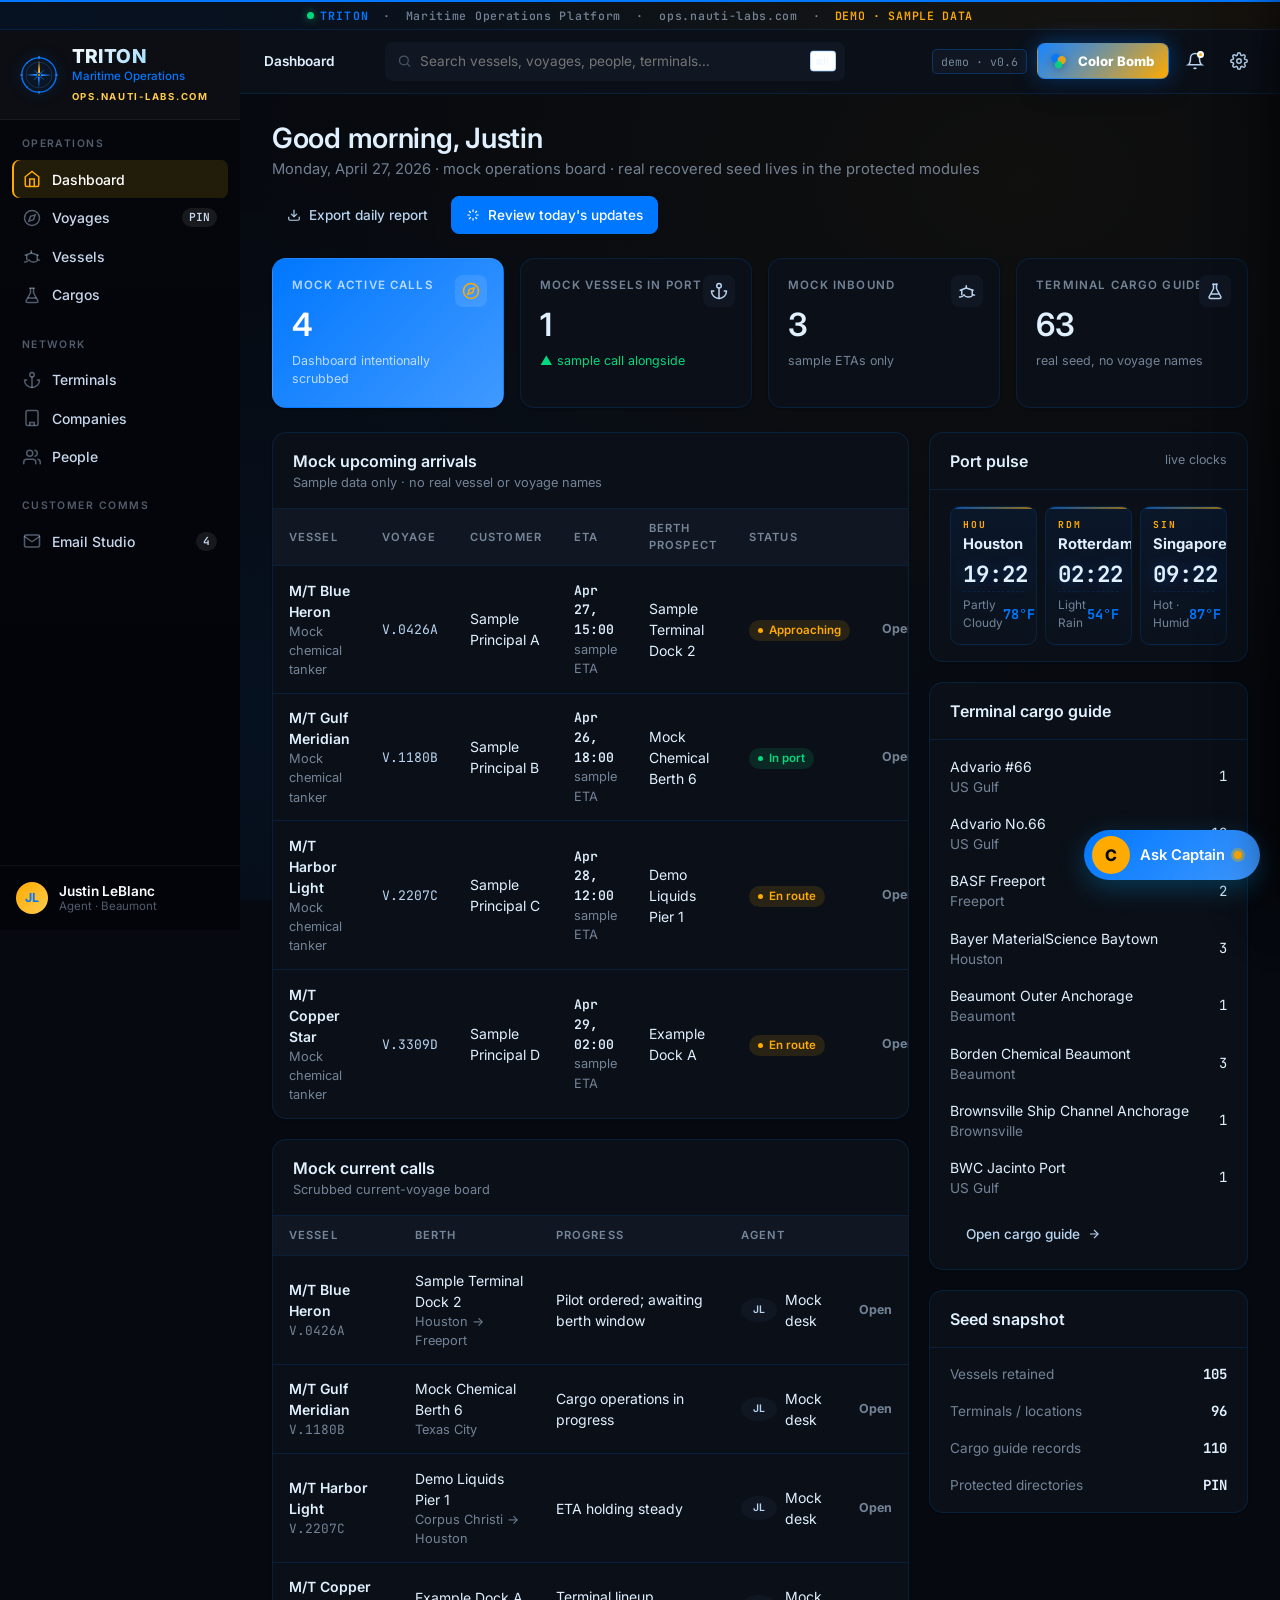
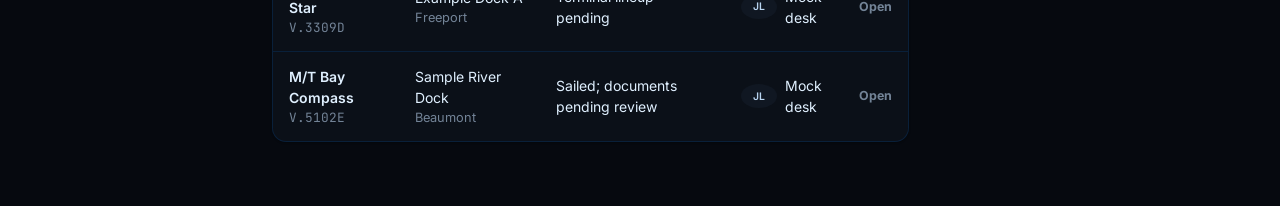
==== index.html @ c07ec9ff "Rename Nauti-Ops surface to Triton" ====
<!DOCTYPE html>
<!--
  Triton — Maritime Operations Platform
  ops.nauti-labs.com · Copyright (c) 2026 Nauti-Labs LLC. All rights reserved.
  Strictly-invented demo data — no real customer information.
-->
<html lang="en">
<head>
<meta charset="UTF-8">
<meta name="viewport" content="width=device-width, initial-scale=1.0">
<title>Triton — Maritime Operations Platform</title>
<meta name="description" content="Stop running the channel from a spreadsheet. Voyages, Statement of Facts, Captain AI, berth rotations — the maritime ops console for Houston Ship Channel agencies and operators.">

<!-- Open Graph (link previews on Slack, iMessage, LinkedIn, Discord, etc.) -->
<meta property="og:type" content="website">
<meta property="og:url" content="https://ops.nauti-labs.com/">
<meta property="og:title" content="Triton — Maritime Operations Platform">
<meta property="og:description" content="Stop running the channel from a spreadsheet. Voyages, Statement of Facts, Captain AI, berth rotations — the maritime ops console you keep wishing you had.">
<meta property="og:image" content="https://ops.nauti-labs.com/og.png">
<meta property="og:image:width" content="1200">
<meta property="og:image:height" content="630">
<meta property="og:image:alt" content="Triton — Stop running the channel from a spreadsheet.">
<meta property="og:site_name" content="Nauti-Labs">

<!-- Twitter / X large card -->
<meta name="twitter:card" content="summary_large_image">
<meta name="twitter:url" content="https://ops.nauti-labs.com/">
<meta name="twitter:title" content="Triton — Maritime Operations">
<meta name="twitter:description" content="Stop running the channel from a spreadsheet. Voyages · SOF · Captain AI · Berth rotations.">
<meta name="twitter:image" content="https://ops.nauti-labs.com/og.png">
<meta name="twitter:image:alt" content="Triton — Stop running the channel from a spreadsheet.">

<link rel="preconnect" href="https://fonts.googleapis.com">
<link rel="preconnect" href="https://fonts.gstatic.com" crossorigin>
<link href="https://fonts.googleapis.com/css2?family=Inter:wght@300;400;500;600;700;800&family=JetBrains+Mono:wght@400;500&display=swap" rel="stylesheet">
<link rel="icon" href="data:image/svg+xml;utf8,<svg xmlns='http://www.w3.org/2000/svg' viewBox='0 0 44 44'><circle cx='22' cy='22' r='18' stroke='%230077ff' stroke-width='1.4' fill='none'/><circle cx='22' cy='22' r='13.5' stroke='%234099ff' stroke-width='0.5' fill='none' opacity='0.45'/><g transform='translate(22 22)'><g transform='rotate(45)'><polygon points='0,-8.5 0.85,0 0,0' fill='%234099ff' opacity='0.78'/><polygon points='0,-8.5 -0.85,0 0,0' fill='%230077ff' opacity='0.78'/></g><g transform='rotate(135)'><polygon points='0,-8.5 0.85,0 0,0' fill='%234099ff' opacity='0.78'/><polygon points='0,-8.5 -0.85,0 0,0' fill='%230077ff' opacity='0.78'/></g><g transform='rotate(225)'><polygon points='0,-8.5 0.85,0 0,0' fill='%234099ff' opacity='0.78'/><polygon points='0,-8.5 -0.85,0 0,0' fill='%230077ff' opacity='0.78'/></g><g transform='rotate(315)'><polygon points='0,-8.5 0.85,0 0,0' fill='%234099ff' opacity='0.78'/><polygon points='0,-8.5 -0.85,0 0,0' fill='%230077ff' opacity='0.78'/></g><g transform='rotate(90)'><polygon points='0,-13.5 1.2,0 0,0' fill='%234099ff'/><polygon points='0,-13.5 -1.2,0 0,0' fill='%230077ff'/></g><g transform='rotate(180)'><polygon points='0,-13.5 1.2,0 0,0' fill='%234099ff'/><polygon points='0,-13.5 -1.2,0 0,0' fill='%230077ff'/></g><g transform='rotate(270)'><polygon points='0,-13.5 1.2,0 0,0' fill='%234099ff'/><polygon points='0,-13.5 -1.2,0 0,0' fill='%230077ff'/></g><polygon points='0,-15.5 1.4,0 0,0' fill='%23ffcc4d'/><polygon points='0,-15.5 -1.4,0 0,0' fill='%23ffaa00'/></g><g stroke='%234099ff' stroke-linecap='round'><line x1='22' y1='2.6' x2='22' y2='4.6' stroke-width='1.4'/><line x1='22' y1='39.4' x2='22' y2='41.4' stroke-width='1.1'/><line x1='2.6' y1='22' x2='4.6' y2='22' stroke-width='1.1'/><line x1='39.4' y1='22' x2='41.4' y2='22' stroke-width='1.1'/></g><circle cx='22' cy='22' r='2.2' fill='%2306090f' stroke='%230077ff' stroke-width='0.6'/><circle cx='22' cy='22' r='1.05' fill='%23ffaa00'/></svg>">
<style>
  /* ─── BRAND TOKENS — match live ops.nauti-labs.com ─── */
  :root {
    --brand-primary:    #0077ff;   /* Nauti blue */
    --brand-primary-2:  #4099ff;
    --brand-primary-3:  #06090f;   /* deep space sidebar */
    --brand-accent:     #ffaa00;   /* Nauti amber */
    --brand-accent-2:   #ffcc4d;

    --blue:        #0077ff;
    --blue-glow:   rgba(0, 119, 255, 0.45);
    --blue-dim:    rgba(0, 119, 255, 0.08);
    --amber:       #ffaa00;
    --amber-glow:  rgba(255, 170, 0, 0.45);
    --amber-dim:   rgba(255, 170, 0, 0.08);

    --bg:           #06090f;
    --bg-elev:      #0b1018;
    --bg-sunk:      #101722;
    --bg-sidebar:   #04060b;
    --bg-sidebar-2: #02040a;

    --line:         rgba(0, 119, 255, 0.15);
    --line-strong:  rgba(0, 119, 255, 0.30);
    --line-sidebar: rgba(255,255,255,0.05);

    --text:         #e0f0ff;
    --text-2:       #b8d4f0;
    --text-muted:   rgba(200, 225, 255, 0.55);
    --text-faint:   rgba(200, 225, 255, 0.30);
    --text-sidebar: #c8d8ec;
    --text-sidebar-muted: rgba(200, 225, 255, 0.40);

    --status-active:   #00d97e;
    --status-active-bg:rgba(0,217,126,0.12);
    --status-eta:      #ffaa00;
    --status-eta-bg:   rgba(255,170,0,0.12);
    --status-await:    #8aa0bf;
    --status-await-bg: rgba(138,160,191,0.10);
    --status-alert:    #ff4757;
    --status-alert-bg: rgba(255,71,87,0.14);
    --status-done:     #4099ff;
    --status-done-bg:  rgba(64,153,255,0.14);

    --shadow-sm: 0 1px 2px rgba(0,0,0,0.30);
    --shadow:    0 4px 14px rgba(0,0,0,0.40), 0 1px 3px rgba(0,0,0,0.25);
    --shadow-lg: 0 16px 40px rgba(0,0,0,0.55);

    --radius:    10px;
    --radius-lg: 14px;

    --glow-blue:  0 0 20px rgba(0,119,255,0.30);
    --glow-amber: 0 0 16px rgba(255,170,0,0.25);
  }

  *, *::before, *::after { box-sizing: border-box; margin: 0; padding: 0; }

  html, body { height: 100%; }
  body {
    font-family: 'Inter', -apple-system, BlinkMacSystemFont, 'Segoe UI', sans-serif;
    background: var(--bg);
    background-image:
      radial-gradient(ellipse at 20% 80%, rgba(0,119,255,0.07) 0%, transparent 55%),
      radial-gradient(ellipse at 80% 20%, rgba(255,170,0,0.04) 0%, transparent 55%);
    background-attachment: fixed;
    color: var(--text);
    font-size: 14px;
    line-height: 1.5;
    -webkit-font-smoothing: antialiased;
    -moz-osx-font-smoothing: grayscale;
    border-top: 2px solid var(--brand-primary);
  }

  a { color: inherit; text-decoration: none; }
  button { font: inherit; color: inherit; cursor: pointer; border: none; background: none; }
  input, select, textarea { font: inherit; color: inherit; }

  /* ─── APP LAYOUT ─── */
  .app {
    display: grid;
    grid-template-columns: 240px 1fr;
    min-height: 100vh;
  }

  /* ─── SIDEBAR ─── */
  .sidebar {
    background: linear-gradient(180deg, var(--bg-sidebar) 0%, var(--bg-sidebar-2) 100%);
    color: var(--text-sidebar);
    display: flex;
    flex-direction: column;
    position: sticky;
    top: 0;
    height: 100vh;
    overflow-y: auto;
  }
  .sidebar-brand {
    padding: 1rem 1.1rem 0.95rem;
    display: flex;
    align-items: center;
    gap: 0.75rem;
    border-bottom: 1px solid var(--line-sidebar);
    background: rgba(255,255,255,0.03);
  }
  .brand-mark {
    width: 42px; height: 42px;
    flex: 0 0 42px;
    display: flex; align-items: center; justify-content: center;
    filter: drop-shadow(0 0 6px rgba(0,119,255,0.5));
  }
  .brand-mark .brand-svg { width: 100%; height: 100%; }
  .brand-name {
    font-family: 'Inter', sans-serif;
    font-weight: 800;
    font-size: 1.2rem;
    background: linear-gradient(135deg, #ffffff 0%, #66c8ff 100%);
    -webkit-background-clip: text; -webkit-text-fill-color: transparent; background-clip: text;
    letter-spacing: 0.02em;
    line-height: 1.05;
  }
  .brand-sub {
    font-family: 'Inter', sans-serif;
    font-size: 0.72rem;
    color: var(--brand-primary);
    font-weight: 500;
    margin-top: 2px;
    letter-spacing: 0;
  }
  .brand-tagline {
    font-size: 0.6rem;
    text-transform: uppercase;
    letter-spacing: 0.18em;
    color: var(--brand-accent-2);
    margin-top: 4px;
    font-weight: 700;
  }

  .sidebar-section {
    padding: 1rem 0.75rem 0.4rem;
  }
  .sidebar-section-title {
    font-size: 0.65rem;
    text-transform: uppercase;
    letter-spacing: 0.14em;
    color: var(--text-sidebar-muted);
    padding: 0 0.6rem 0.5rem;
    font-weight: 600;
  }
  .nav-item {
    display: flex;
    align-items: center;
    gap: 0.7rem;
    padding: 0.55rem 0.7rem;
    border-radius: 7px;
    color: var(--text-sidebar);
    font-size: 0.875rem;
    font-weight: 500;
    cursor: pointer;
    transition: background 0.12s ease;
  }
  .nav-item:hover { background: rgba(255,255,255,0.05); color: #fff; }
  .nav-item.active {
    background: rgba(245,184,0,0.12);
    color: #fff;
    box-shadow: inset 2px 0 0 var(--brand-accent);
  }
  .nav-item .icon {
    width: 18px; height: 18px;
    display: inline-flex; align-items: center; justify-content: center;
    color: var(--text-sidebar-muted);
  }
  .nav-item.active .icon { color: var(--brand-accent); }
  .nav-item .badge {
    margin-left: auto;
    font-size: 0.7rem;
    background: rgba(255,255,255,0.08);
    padding: 1px 7px;
    border-radius: 999px;
    font-weight: 600;
    font-family: 'JetBrains Mono', monospace;
  }
  .nav-item.active .badge { background: var(--brand-accent); color: var(--brand-primary); }

  .sidebar-footer {
    margin-top: auto;
    padding: 1rem;
    border-top: 1px solid var(--line-sidebar);
    display: flex;
    align-items: center;
    gap: 0.7rem;
  }
  .avatar {
    width: 32px; height: 32px;
    border-radius: 50%;
    background: linear-gradient(135deg, var(--brand-accent), var(--brand-accent-2));
    color: var(--brand-primary);
    display: flex; align-items: center; justify-content: center;
    font-weight: 700;
    font-size: 0.78rem;
    flex: 0 0 32px;
  }
  .sidebar-user {
    line-height: 1.2;
    flex: 1;
    min-width: 0;
  }
  .sidebar-user-name { color: #fff; font-weight: 600; font-size: 0.85rem; white-space: nowrap; overflow: hidden; text-overflow: ellipsis; }
  .sidebar-user-role { color: var(--text-sidebar-muted); font-size: 0.72rem; }

  /* ─── MAIN ─── */
  .main {
    display: flex;
    flex-direction: column;
    min-width: 0;
  }
  .topbar {
    display: flex;
    align-items: center;
    gap: 1rem;
    padding: 0.75rem 1.5rem;
    background: var(--bg-elev);
    border-bottom: 1px solid var(--line);
    position: sticky;
    top: 0;
    z-index: 10;
  }
  .breadcrumbs {
    font-size: 0.85rem;
    color: var(--text-muted);
    display: flex;
    align-items: center;
    gap: 0.4rem;
  }
  .breadcrumbs a { color: var(--text-muted); cursor: pointer; }
  .breadcrumbs a:hover { color: var(--brand-primary); }
  .breadcrumbs .sep { color: var(--text-faint); }
  .breadcrumbs .current { color: var(--text); font-weight: 600; }

  .topbar-search {
    flex: 1;
    max-width: 460px;
    position: relative;
    margin: 0 auto;
  }
  .topbar-search input {
    width: 100%;
    background: var(--bg-sunk);
    border: 1px solid transparent;
    padding: 0.5rem 0.85rem 0.5rem 2.1rem;
    border-radius: 8px;
    font-size: 0.85rem;
    transition: all 0.12s;
  }
  .topbar-search input:focus { outline: none; background: #fff; border-color: var(--brand-primary-2); box-shadow: 0 0 0 3px rgba(20,49,92,0.08); }
  .topbar-search .search-icon {
    position: absolute; left: 0.7rem; top: 50%; transform: translateY(-50%);
    color: var(--text-faint); width: 15px; height: 15px;
  }
  .topbar-search kbd {
    position: absolute; right: 0.6rem; top: 50%; transform: translateY(-50%);
    font-family: 'JetBrains Mono', monospace;
    font-size: 0.7rem; padding: 1px 5px;
    border: 1px solid var(--line-strong);
    border-radius: 4px;
    color: var(--text-faint);
    background: #fff;
  }

  .topbar-actions { display: flex; align-items: center; gap: 0.6rem; margin-left: auto; }
  .icon-btn {
    width: 34px; height: 34px;
    border-radius: 8px;
    color: var(--text-2);
    display: inline-flex; align-items: center; justify-content: center;
    position: relative;
  }
  .icon-btn:hover { background: var(--bg-sunk); }
  .icon-btn .dot-indicator {
    position: absolute; top: 7px; right: 8px;
    width: 7px; height: 7px;
    background: var(--brand-accent);
    border-radius: 50%;
    border: 2px solid #fff;
  }

  .env-pill {
    font-size: 0.72rem;
    font-family: 'JetBrains Mono', monospace;
    padding: 3px 8px;
    border: 1px solid var(--line-strong);
    border-radius: 5px;
    color: var(--text-muted);
    background: var(--bg-sunk);
  }

  /* ─── COLOR BOMB ─── */
  .cb-toggle {
    height: 36px;
    min-width: 132px;
    padding: 0 12px 0 8px;
    border: 1px solid var(--line-strong);
    border-radius: 8px;
    background:
      linear-gradient(135deg, rgba(255,255,255,0.10), rgba(255,255,255,0)),
      linear-gradient(135deg, var(--blue), var(--amber));
    color: #fff;
    display: inline-flex;
    align-items: center;
    justify-content: center;
    gap: 8px;
    font-size: 0.82rem;
    font-weight: 800;
    box-shadow: 0 10px 26px rgba(0,0,0,0.24), 0 0 22px var(--blue-glow);
    transition: transform 0.14s ease, box-shadow 0.14s ease, border-color 0.14s ease;
    white-space: nowrap;
  }
  .cb-toggle:hover {
    transform: translateY(-1px);
    border-color: rgba(255,255,255,0.30);
    box-shadow: 0 14px 34px rgba(0,0,0,0.30), 0 0 28px var(--amber-glow);
  }
  .cb-toggle[aria-expanded="true"] {
    border-color: var(--brand-accent);
    box-shadow: 0 0 0 3px var(--amber-dim), 0 14px 34px rgba(0,0,0,0.30);
  }
  .cb-toggle svg {
    width: 22px;
    height: 22px;
    flex: 0 0 22px;
    filter: drop-shadow(0 2px 4px rgba(0,0,0,0.28));
  }

  .cb-panel {
    position: fixed;
    top: 0;
    right: 0;
    bottom: 0;
    width: min(420px, calc(100vw - 16px));
    background:
      linear-gradient(180deg, rgba(255,255,255,0.07), rgba(255,255,255,0)),
      linear-gradient(180deg, var(--bg-elev), var(--bg));
    border-left: 1px solid var(--line-strong);
    box-shadow: -22px 0 60px rgba(0,0,0,0.58);
    color: var(--text);
    display: flex;
    flex-direction: column;
    overflow: hidden;
    pointer-events: none;
    transform: translateX(calc(100% + 24px));
    transition: transform 0.28s cubic-bezier(0.4, 0, 0.2, 1);
    z-index: 1040;
  }
  .cb-panel.open {
    pointer-events: auto;
    transform: translateX(0);
  }
  .cb-panel::before {
    content: '';
    position: absolute;
    inset: 0;
    background:
      linear-gradient(135deg, var(--blue-dim), transparent 42%),
      linear-gradient(315deg, var(--amber-dim), transparent 44%);
    pointer-events: none;
  }
  .cb-head {
    position: relative;
    z-index: 1;
    padding: 1.1rem 1.1rem 1rem;
    border-bottom: 1px solid var(--line);
    display: flex;
    align-items: center;
    justify-content: space-between;
    gap: 0.9rem;
  }
  .cb-title-block {
    min-width: 0;
  }
  .cb-kicker {
    color: var(--brand-accent);
    font-family: 'JetBrains Mono', monospace;
    font-size: 0.68rem;
    font-weight: 800;
    letter-spacing: 0;
    text-transform: uppercase;
  }
  .cb-head h3 {
    margin-top: 2px;
    color: #fff;
    font-size: 1.22rem;
    font-weight: 800;
    letter-spacing: 0;
    line-height: 1.1;
  }
  .cb-close {
    width: 36px;
    height: 36px;
    border: 1px solid var(--line-strong);
    border-radius: 8px;
    color: var(--text-2);
    display: inline-flex;
    align-items: center;
    justify-content: center;
    font-size: 1.4rem;
    line-height: 1;
    flex: 0 0 36px;
  }
  .cb-close:hover {
    color: #fff;
    border-color: var(--brand-accent);
    background: var(--amber-dim);
  }
  .cb-body {
    position: relative;
    z-index: 1;
    padding: 1rem;
    overflow-y: auto;
    display: flex;
    flex-direction: column;
    gap: 0.85rem;
  }
  .cb-hint {
    display: flex;
    align-items: center;
    gap: 0.65rem;
    padding: 0.7rem 0.8rem;
    border: 1px solid var(--line);
    border-radius: 8px;
    background: rgba(255,255,255,0.04);
    color: var(--text-2);
    font-size: 0.82rem;
    font-weight: 600;
  }
  .cb-hint-pip {
    width: 9px;
    height: 9px;
    border-radius: 50%;
    background: var(--brand-accent);
    box-shadow: 0 0 0 4px var(--amber-dim), 0 0 18px var(--amber-glow);
    flex: 0 0 9px;
  }
  #cb-presets {
    display: grid;
    gap: 0.75rem;
  }
  .cb-preset {
    width: 100%;
    min-height: 86px;
    display: grid;
    grid-template-columns: 62px minmax(0, 1fr) auto;
    align-items: center;
    gap: 0.85rem;
    padding: 0.85rem;
    border: 1px solid var(--line);
    border-radius: 8px;
    background:
      linear-gradient(135deg, rgba(255,255,255,0.07), rgba(255,255,255,0.01)),
      var(--bg-sunk);
    color: var(--text);
    text-align: left;
    position: relative;
    overflow: hidden;
    isolation: isolate;
    transition: transform 0.14s ease, border-color 0.14s ease, box-shadow 0.14s ease, background 0.14s ease;
  }
  .cb-preset::after {
    content: '';
    position: absolute;
    inset: auto -20% -48% 26%;
    height: 78px;
    background: linear-gradient(90deg, var(--cb-a), var(--cb-b), var(--cb-c));
    opacity: 0.16;
    filter: blur(14px);
    transform: rotate(-5deg);
    z-index: -1;
  }
  .cb-preset:hover {
    transform: translateX(-3px);
    border-color: var(--cb-b);
    box-shadow: 0 14px 34px rgba(0,0,0,0.28);
  }
  .cb-preset.active {
    border-color: var(--brand-accent);
    box-shadow: 0 0 0 3px var(--amber-dim), 0 14px 34px rgba(0,0,0,0.24);
  }
  .cb-bomb {
    width: 56px;
    height: 56px;
    border-radius: 50%;
    background: conic-gradient(from 135deg, var(--cb-a), var(--cb-b), var(--cb-c), var(--cb-a));
    border: 1px solid rgba(255,255,255,0.28);
    box-shadow: inset 0 0 18px rgba(255,255,255,0.22), 0 10px 22px rgba(0,0,0,0.32);
    position: relative;
    flex: 0 0 56px;
  }
  .cb-bomb::before {
    content: '';
    position: absolute;
    width: 22px;
    height: 14px;
    top: -9px;
    right: 1px;
    border-top: 3px solid var(--cb-b);
    border-right: 3px solid var(--cb-b);
    border-radius: 0 12px 0 0;
    transform: rotate(17deg);
    transform-origin: left bottom;
    box-shadow: 0 -2px 10px var(--cb-b);
  }
  .cb-bomb::after {
    content: '';
    position: absolute;
    inset: 9px auto auto 10px;
    width: 17px;
    height: 12px;
    border-radius: 50%;
    background: rgba(255,255,255,0.55);
    filter: blur(2px);
  }
  .cb-copy {
    min-width: 0;
  }
  .cb-name {
    color: #fff;
    font-size: 0.95rem;
    font-weight: 800;
    line-height: 1.2;
    overflow-wrap: anywhere;
  }
  .cb-desc {
    margin-top: 2px;
    color: var(--text-muted);
    font-size: 0.76rem;
    line-height: 1.35;
    overflow-wrap: anywhere;
  }
  .cb-swatches {
    display: flex;
    gap: 5px;
    margin-top: 0.48rem;
  }
  .cb-sw {
    width: 18px;
    height: 18px;
    border-radius: 50%;
    border: 1px solid rgba(255,255,255,0.55);
    box-shadow: 0 2px 8px rgba(0,0,0,0.24);
    flex: 0 0 18px;
  }
  .cb-arm {
    justify-self: end;
    align-self: center;
    padding: 5px 8px;
    border: 1px solid rgba(255,255,255,0.12);
    border-radius: 999px;
    background: rgba(255,255,255,0.07);
    color: var(--text-2);
    font-family: 'JetBrains Mono', monospace;
    font-size: 0.68rem;
    font-weight: 800;
    letter-spacing: 0;
    text-transform: uppercase;
    white-space: nowrap;
  }
  .cb-preset.active .cb-arm {
    background: var(--brand-accent);
    border-color: var(--brand-accent);
    color: var(--brand-primary-3);
  }
  .cb-explosion {
    position: fixed;
    inset: 0;
    overflow: hidden;
    pointer-events: none;
    z-index: 1035;
  }
  .cb-explosion::before {
    content: '';
    position: absolute;
    inset: -12%;
    background:
      radial-gradient(circle at var(--cb-x) var(--cb-y), var(--cb-a) 0 2%, transparent 20%),
      radial-gradient(circle at calc(var(--cb-x) + 18vw) calc(var(--cb-y) + 12vh), var(--cb-b) 0 1.6%, transparent 18%),
      radial-gradient(circle at calc(var(--cb-x) - 22vw) calc(var(--cb-y) + 18vh), var(--cb-c) 0 1.4%, transparent 17%);
    opacity: 0;
    animation: cbWash 900ms ease-out forwards;
  }
  .cb-explosion-burst {
    position: absolute;
    left: var(--cb-x);
    top: var(--cb-y);
    width: 18px;
    height: 18px;
    transform: translate(-50%, -50%);
  }
  .cb-explosion-burst::before,
  .cb-explosion-burst::after {
    content: '';
    position: absolute;
    inset: -12px;
    border-radius: 50%;
    border: 3px solid var(--cb-b);
    box-shadow: 0 0 28px var(--cb-a), inset 0 0 24px var(--cb-c);
    animation: cbRing 780ms cubic-bezier(0.12, 0.84, 0.33, 1) forwards;
  }
  .cb-explosion-burst::after {
    border-color: var(--cb-a);
    animation-delay: 90ms;
  }
  .cb-splatter {
    position: absolute;
    left: var(--cb-x);
    top: var(--cb-y);
    width: var(--size);
    height: var(--size);
    border-radius: 58% 42% 64% 36%;
    background: radial-gradient(circle at 32% 26%, rgba(255,255,255,0.86), var(--c) 23%, var(--c) 70%, transparent 72%);
    box-shadow: 0 4px 18px rgba(0,0,0,0.22), 0 0 18px var(--c);
    opacity: 0;
    transform: translate(-50%, -50%) scale(0.35) rotate(var(--spin));
    animation: cbSplatter 920ms cubic-bezier(0.18, 0.86, 0.32, 1) forwards;
  }
  .cb-splashed {
    animation: cbSurfaceSplash 760ms ease-out;
  }
  body.cb-dragging .page,
  body.cb-dragging .topbar,
  body.cb-dragging .sidebar {
    cursor: copy;
  }
  body.cb-dragging .cb-panel {
    border-left-color: var(--brand-accent);
  }
  @keyframes cbWash {
    0% { opacity: 0; transform: scale(0.82); }
    26% { opacity: 0.34; }
    100% { opacity: 0; transform: scale(1.08); }
  }
  @keyframes cbRing {
    0% { opacity: 0.95; transform: scale(0.35); }
    100% { opacity: 0; transform: scale(18); }
  }
  @keyframes cbSplatter {
    0% { opacity: 0.98; transform: translate(-50%, -50%) scale(0.35) rotate(var(--spin)); }
    72% { opacity: 0.88; transform: translate(calc(-50% + var(--dx)), calc(-50% + var(--dy))) scale(1) rotate(calc(var(--spin) + 80deg)); }
    100% { opacity: 0; transform: translate(calc(-50% + var(--dx)), calc(-50% + var(--dy))) scale(0.38) rotate(calc(var(--spin) + 120deg)); }
  }
  @keyframes cbSurfaceSplash {
    0% { border-color: var(--line); }
    38% { border-color: var(--brand-accent); box-shadow: 0 0 0 2px var(--amber-dim), 0 18px 44px rgba(0,0,0,0.34); }
    100% { border-color: var(--line); }
  }
  @media (max-width: 920px) {
    .cb-toggle {
      min-width: 36px;
      width: 36px;
      padding: 0;
    }
    .cb-toggle-label {
      display: none;
    }
  }
  @media (max-width: 560px) {
    .cb-panel {
      width: 100vw;
    }
    .cb-preset {
      grid-template-columns: 54px minmax(0, 1fr);
    }
    .cb-bomb {
      width: 50px;
      height: 50px;
    }
    .cb-arm {
      grid-column: 2;
      justify-self: start;
    }
  }
  @media (prefers-reduced-motion: reduce) {
    .cb-toggle,
    .cb-panel,
    .cb-preset {
      transition: none;
    }
    .cb-explosion {
      display: none;
    }
    .cb-splashed {
      animation: none;
    }
  }
  @media print {
    .cb-panel,
    .cb-explosion {
      display: none !important;
    }
  }

  /* ─── PAGE CONTENT ─── */
  .page {
    padding: 1.75rem 2rem 4rem;
    max-width: 1500px;
    width: 100%;
    margin: 0 auto;
  }

  .page-header {
    display: flex;
    align-items: flex-start;
    justify-content: space-between;
    gap: 1rem;
    margin-bottom: 1.5rem;
    flex-wrap: wrap;
  }
  .page-title-block h1 {
    font-family: 'Inter', sans-serif;
    font-size: 1.75rem;
    font-weight: 600;
    line-height: 1.15;
    letter-spacing: -0.01em;
  }
  .page-title-block .subtitle {
    color: var(--text-muted);
    margin-top: 0.25rem;
    font-size: 0.92rem;
  }
  .page-actions { display: flex; gap: 0.5rem; align-items: center; flex-wrap: wrap; }

  /* ─── BUTTONS ─── */
  .btn {
    display: inline-flex; align-items: center; gap: 0.45rem;
    padding: 0.5rem 0.9rem;
    border-radius: 8px;
    font-size: 0.85rem;
    font-weight: 500;
    border: 1px solid transparent;
    background: #fff;
    color: var(--text);
    border-color: var(--line-strong);
    transition: all 0.1s;
  }
  .btn:hover { background: var(--bg-sunk); border-color: var(--text-faint); }
  .btn.primary {
    background: var(--brand-primary);
    color: #fff;
    border-color: var(--brand-primary);
  }
  .btn.primary:hover { background: var(--brand-primary-2); }
  .btn.accent {
    background: var(--brand-accent);
    color: var(--brand-primary);
    border-color: var(--brand-accent);
    font-weight: 600;
  }
  .btn.accent:hover { background: var(--brand-accent-2); }
  .btn.ghost { background: transparent; border-color: transparent; color: var(--text-2); }
  .btn.ghost:hover { background: var(--bg-sunk); }
  .btn .icon { width: 15px; height: 15px; }

  /* ─── KPI CARDS ─── */
  .kpi-grid {
    display: grid;
    grid-template-columns: repeat(auto-fit, minmax(220px, 1fr));
    gap: 1rem;
    margin-bottom: 1.5rem;
  }
  .kpi {
    background: var(--bg-elev);
    border: 1px solid var(--line);
    border-radius: var(--radius-lg);
    padding: 1.1rem 1.2rem;
    box-shadow: var(--shadow-sm);
    position: relative;
    overflow: hidden;
  }
  .kpi-label {
    font-size: 0.72rem;
    text-transform: uppercase;
    letter-spacing: 0.1em;
    font-weight: 600;
    color: var(--text-muted);
  }
  .kpi-value {
    font-family: 'Inter', sans-serif;
    font-size: 2rem;
    font-weight: 600;
    margin-top: 0.4rem;
    color: var(--text);
    letter-spacing: -0.02em;
  }
  .kpi-delta {
    font-size: 0.78rem;
    color: var(--text-muted);
    margin-top: 0.2rem;
  }
  .kpi-delta.up { color: var(--status-active); }
  .kpi-delta.down { color: var(--status-alert); }
  .kpi-icon {
    position: absolute; top: 1rem; right: 1rem;
    width: 32px; height: 32px;
    background: var(--bg-sunk);
    border-radius: 8px;
    display: flex; align-items: center; justify-content: center;
    color: var(--text-2);
  }
  .kpi.accent { background: linear-gradient(135deg, var(--brand-primary) 0%, var(--brand-primary-2) 100%); color: #fff; border-color: transparent; }
  .kpi.accent .kpi-label, .kpi.accent .kpi-delta { color: rgba(255,255,255,0.7); }
  .kpi.accent .kpi-value { color: #fff; }
  .kpi.accent .kpi-icon { background: rgba(255,255,255,0.1); color: var(--brand-accent); }

  /* ─── CARD / PANEL ─── */
  .card {
    background: var(--bg-elev);
    border: 1px solid var(--line);
    border-radius: var(--radius-lg);
    box-shadow: var(--shadow-sm);
    overflow: hidden;
  }
  .card-header {
    padding: 1rem 1.25rem;
    border-bottom: 1px solid var(--line);
    display: flex;
    align-items: center;
    justify-content: space-between;
    gap: 0.75rem;
  }
  .card-title {
    font-family: 'Inter', sans-serif;
    font-size: 1rem;
    font-weight: 600;
  }
  .card-subtitle { font-size: 0.8rem; color: var(--text-muted); }
  .card-body { padding: 1rem 1.25rem; }
  .card-body.flush { padding: 0; }

  /* ─── TABLE ─── */
  .tbl { width: 100%; border-collapse: collapse; font-size: 0.875rem; }
  .tbl thead th {
    text-align: left;
    padding: 0.7rem 1rem;
    font-size: 0.7rem;
    text-transform: uppercase;
    letter-spacing: 0.1em;
    color: var(--text-muted);
    background: var(--bg-sunk);
    font-weight: 600;
    border-bottom: 1px solid var(--line);
    position: sticky; top: 0;
  }
  .tbl tbody tr {
    border-bottom: 1px solid var(--line);
    cursor: pointer;
    transition: background 0.08s;
  }
  .tbl tbody tr:hover { background: var(--bg-sunk); }
  .tbl tbody tr:last-child { border-bottom: none; }
  .tbl td { padding: 0.85rem 1rem; vertical-align: middle; }
  .tbl td .mono { font-family: 'JetBrains Mono', monospace; font-size: 0.82rem; color: var(--text-2); }
  .tbl td .primary-text { font-weight: 600; color: var(--text); }
  .tbl td .secondary-text { color: var(--text-muted); font-size: 0.8rem; }
  .tbl-empty { padding: 3rem; text-align: center; color: var(--text-muted); }

  /* ─── STATUS PILLS ─── */
  .pill {
    display: inline-flex;
    align-items: center;
    gap: 0.35rem;
    padding: 2px 9px;
    border-radius: 999px;
    font-size: 0.72rem;
    font-weight: 600;
    line-height: 1.5;
  }
  .pill::before {
    content: ''; width: 5px; height: 5px; border-radius: 50%; background: currentColor;
  }
  .pill.no-dot::before { display: none; }
  .pill.active   { color: var(--status-active);  background: var(--status-active-bg); }
  .pill.eta      { color: var(--status-eta);     background: var(--status-eta-bg); }
  .pill.await    { color: var(--status-await);   background: var(--status-await-bg); }
  .pill.alert    { color: var(--status-alert);   background: var(--status-alert-bg); }
  .pill.done     { color: var(--status-done);    background: var(--status-done-bg); }

  /* ─── DETAIL LAYOUT ─── */
  .detail-grid {
    display: grid;
    grid-template-columns: minmax(0, 2fr) minmax(0, 1fr);
    gap: 1.25rem;
    align-items: start;
  }
  @media (max-width: 1100px) { .detail-grid { grid-template-columns: 1fr; } }

  .stack { display: flex; flex-direction: column; gap: 1.25rem; }

  .field-grid {
    display: grid;
    grid-template-columns: repeat(2, 1fr);
    gap: 0.9rem 1.5rem;
  }
  .field-grid.three { grid-template-columns: repeat(3, 1fr); }
  .field-grid.four { grid-template-columns: repeat(4, 1fr); }
  .field label {
    display: block;
    font-size: 0.7rem;
    text-transform: uppercase;
    letter-spacing: 0.08em;
    color: var(--text-muted);
    font-weight: 600;
    margin-bottom: 3px;
  }
  .field .value {
    font-size: 0.92rem;
    color: var(--text);
    font-weight: 500;
  }
  .field .value.mono { font-family: 'JetBrains Mono', monospace; font-size: 0.85rem; }
  .field .value a { color: var(--status-done); border-bottom: 1px dotted var(--status-done); cursor: pointer; }

  /* ─── HERO / DETAIL HEADER ─── */
  .detail-hero {
    background: var(--bg-elev);
    border: 1px solid var(--line);
    border-radius: var(--radius-lg);
    padding: 1.4rem 1.5rem;
    box-shadow: var(--shadow-sm);
    margin-bottom: 1.25rem;
    display: flex;
    align-items: center;
    gap: 1.25rem;
    flex-wrap: wrap;
  }
  .hero-icon {
    width: 56px; height: 56px;
    background: var(--brand-primary);
    color: var(--brand-accent);
    border-radius: 12px;
    display: flex; align-items: center; justify-content: center;
    flex: 0 0 56px;
  }
  .hero-icon svg { width: 28px; height: 28px; }
  .hero-meta { flex: 1; min-width: 0; }
  .hero-meta h1 {
    font-family: 'Inter', sans-serif;
    font-size: 1.6rem;
    font-weight: 600;
    line-height: 1.15;
    letter-spacing: -0.01em;
    display: flex;
    align-items: center;
    gap: 0.6rem;
    flex-wrap: wrap;
  }
  .hero-meta .voyage-no {
    font-family: 'JetBrains Mono', monospace;
    font-size: 0.95rem;
    background: var(--bg-sunk);
    color: var(--text-2);
    padding: 2px 9px;
    border-radius: 6px;
    font-weight: 500;
    letter-spacing: 0;
  }
  .hero-sub {
    color: var(--text-muted);
    margin-top: 4px;
    font-size: 0.92rem;
  }
  .hero-actions { display: flex; gap: 0.5rem; flex-wrap: wrap; }

  /* ─── BERTHING PROSPECTS / SOF event log ─── */
  .timeline { position: relative; padding-left: 1.25rem; }
  .timeline::before {
    content: ''; position: absolute; top: 0; bottom: 0; left: 4px;
    width: 2px; background: var(--line-strong);
  }
  .timeline-day {
    font-family: 'Inter', sans-serif;
    font-weight: 600; font-size: 0.95rem;
    margin: 1rem 0 0.5rem;
    position: relative;
  }
  .timeline-day::before {
    content: ''; position: absolute; left: -1.25rem; top: 6px;
    width: 10px; height: 10px; background: var(--brand-accent); border-radius: 50%;
    box-shadow: 0 0 0 3px var(--bg-elev), 0 0 0 4px var(--line-strong);
  }
  .timeline-event {
    display: grid;
    grid-template-columns: 70px 1fr;
    gap: 0.75rem;
    padding: 0.4rem 0;
    font-size: 0.88rem;
  }
  .timeline-event .time {
    font-family: 'JetBrains Mono', monospace;
    color: var(--text-muted);
    font-size: 0.82rem;
  }
  .timeline-event .desc { color: var(--text); }
  .timeline-event .desc.faded { color: var(--text-muted); }

  /* ─── OPS CALL SNAPSHOT MODAL ─── */
  .ops-click-row {
    cursor: pointer;
  }
  .ops-click-row:hover {
    background: linear-gradient(90deg, var(--blue-dim), transparent);
  }
  .ops-click-row:focus-visible {
    outline: 2px solid var(--brand-accent);
    outline-offset: -2px;
  }
  .ops-open-cell {
    text-align: right;
    color: var(--text-muted);
    font-size: 0.78rem;
    font-weight: 700;
  }
  .ops-click-row:hover .ops-open-cell {
    color: var(--brand-accent);
  }

  .ops-modal-backdrop {
    position: fixed;
    inset: 0;
    z-index: 1120;
    background: rgba(2,4,10,0.70);
    display: flex;
    align-items: center;
    justify-content: center;
    padding: 18px;
    -webkit-backdrop-filter: blur(6px);
    backdrop-filter: blur(6px);
    animation: fadeIn 0.15s ease;
  }
  .ops-modal {
    width: min(1280px, 100%);
    max-height: calc(100vh - 36px);
    background:
      linear-gradient(180deg, rgba(255,255,255,0.06), rgba(255,255,255,0)),
      var(--bg-elev);
    border: 1px solid var(--line-strong);
    border-radius: var(--radius-lg);
    box-shadow: 0 28px 80px rgba(0,0,0,0.62);
    display: flex;
    flex-direction: column;
    overflow: hidden;
  }
  .ops-modal-head {
    padding: 1rem 1.15rem;
    border-bottom: 1px solid var(--line);
    background:
      linear-gradient(135deg, var(--blue-dim), transparent 48%),
      linear-gradient(315deg, var(--amber-dim), transparent 52%);
    display: flex;
    align-items: flex-start;
    justify-content: space-between;
    gap: 1rem;
  }
  .ops-modal-kicker {
    color: var(--brand-accent);
    font-family: 'JetBrains Mono', monospace;
    font-size: 0.68rem;
    font-weight: 800;
    letter-spacing: 0;
    text-transform: uppercase;
  }
  .ops-modal-title {
    margin-top: 2px;
    color: #fff;
    font-size: 1.35rem;
    font-weight: 800;
    line-height: 1.15;
  }
  .ops-modal-sub {
    margin-top: 4px;
    color: var(--text-muted);
    font-size: 0.86rem;
  }
  .ops-modal-close {
    width: 36px;
    height: 36px;
    border: 1px solid var(--line-strong);
    border-radius: 8px;
    color: var(--text-2);
    display: inline-flex;
    align-items: center;
    justify-content: center;
    flex: 0 0 36px;
    font-size: 1.25rem;
    line-height: 1;
  }
  .ops-modal-close:hover {
    color: #fff;
    border-color: var(--brand-accent);
    background: var(--amber-dim);
  }
  .ops-modal-body {
    padding: 1rem;
    overflow: auto;
  }
  .ops-summary-grid {
    display: grid;
    grid-template-columns: repeat(4, minmax(0, 1fr));
    gap: 0.65rem;
    margin-bottom: 1rem;
  }
  .ops-summary-item {
    border: 1px solid var(--line);
    border-radius: 8px;
    background: var(--bg-sunk);
    padding: 0.68rem 0.75rem;
    min-width: 0;
  }
  .ops-summary-label {
    color: var(--text-muted);
    font-size: 0.66rem;
    font-weight: 800;
    letter-spacing: 0;
    text-transform: uppercase;
  }
  .ops-summary-value {
    margin-top: 3px;
    color: var(--text);
    font-weight: 700;
    overflow-wrap: anywhere;
  }
  .ops-summary-value.mono {
    font-family: 'JetBrains Mono', monospace;
    font-size: 0.86rem;
  }
  .ops-modal-grid {
    display: grid;
    grid-template-columns: minmax(0, 1.2fr) minmax(330px, 0.8fr);
    gap: 1rem;
    align-items: start;
  }
  .ops-panel {
    border: 1px solid var(--line);
    border-radius: 8px;
    background: rgba(255,255,255,0.025);
    overflow: hidden;
  }
  .ops-panel + .ops-panel {
    margin-top: 1rem;
  }
  .ops-panel-head {
    padding: 0.78rem 0.9rem;
    border-bottom: 1px solid var(--line);
    display: flex;
    align-items: center;
    justify-content: space-between;
    gap: 0.75rem;
  }
  .ops-panel-title {
    color: #fff;
    font-size: 0.95rem;
    font-weight: 800;
  }
  .ops-panel-sub {
    color: var(--text-muted);
    font-size: 0.76rem;
  }
  .ops-panel-body {
    padding: 0.9rem;
  }
  .ops-template-panel {
    margin-bottom: 1rem;
  }
  .ops-template-columns {
    display: grid;
    grid-template-columns: minmax(260px, 0.7fr) minmax(0, 1.3fr);
    gap: 0.85rem;
    align-items: start;
  }
  .ops-template-section {
    min-width: 0;
  }
  .ops-template-section + .ops-template-section {
    margin-top: 0.9rem;
  }
  .ops-template-columns .ops-template-section + .ops-template-section {
    margin-top: 0;
  }
  .ops-template-title {
    margin-bottom: 0.42rem;
    color: #fff;
    font-size: 0.78rem;
    font-weight: 800;
    text-transform: uppercase;
  }
  .ops-table-wrap {
    max-width: 100%;
    overflow-x: auto;
    border: 1px solid var(--line);
    border-radius: 8px;
    background: var(--bg-sunk);
  }
  .ops-data-table {
    width: 100%;
    min-width: 560px;
    border-collapse: collapse;
    color: var(--text);
    font-size: 0.74rem;
    line-height: 1.35;
  }
  .ops-data-table.key {
    min-width: 280px;
  }
  .ops-data-table th,
  .ops-data-table td {
    padding: 0.52rem 0.58rem;
    border-bottom: 1px solid var(--line);
    border-right: 1px solid var(--line);
    vertical-align: top;
    text-align: left;
  }
  .ops-data-table tr:last-child td {
    border-bottom: none;
  }
  .ops-data-table th:last-child,
  .ops-data-table td:last-child {
    border-right: none;
  }
  .ops-data-table th {
    background: rgba(255,255,255,0.04);
    color: var(--brand-accent);
    font-size: 0.62rem;
    font-weight: 900;
    text-transform: uppercase;
    white-space: nowrap;
  }
  .ops-data-table.key td:first-child {
    width: 42%;
    color: var(--text-muted);
    font-size: 0.62rem;
    font-weight: 900;
    text-transform: uppercase;
  }
  .ops-data-table td {
    overflow-wrap: anywhere;
  }
  .ops-port-grid {
    display: grid;
    grid-template-columns: repeat(2, minmax(0, 1fr));
    gap: 0.65rem;
    margin-bottom: 0.75rem;
  }
  .ops-port-card {
    border: 1px solid var(--line);
    border-radius: 8px;
    background: var(--bg-sunk);
    padding: 0.65rem;
  }
  .ops-port-title {
    color: var(--text);
    font-weight: 800;
  }
  .ops-port-meta {
    margin-top: 0.28rem;
    color: var(--text-muted);
    font-size: 0.74rem;
    line-height: 1.35;
  }
  .ops-schedule {
    display: grid;
    gap: 0.62rem;
  }
  .ops-schedule-item {
    display: grid;
    grid-template-columns: 120px minmax(0, 1fr) auto;
    gap: 0.75rem;
    align-items: center;
    padding: 0.7rem 0.75rem;
    border: 1px solid var(--line);
    border-radius: 8px;
    background: var(--bg-sunk);
  }
  .ops-schedule-time {
    font-family: 'JetBrains Mono', monospace;
    color: var(--text-2);
    font-size: 0.78rem;
    line-height: 1.35;
  }
  .ops-schedule-title {
    color: var(--text);
    font-weight: 800;
  }
  .ops-schedule-note {
    margin-top: 2px;
    color: var(--text-muted);
    font-size: 0.78rem;
    line-height: 1.35;
  }
  .ops-state {
    display: inline-flex;
    align-items: center;
    justify-content: center;
    min-width: 78px;
    padding: 3px 8px;
    border-radius: 999px;
    border: 1px solid var(--line);
    background: rgba(255,255,255,0.05);
    color: var(--text-2);
    font-size: 0.68rem;
    font-weight: 800;
    text-transform: uppercase;
    white-space: nowrap;
  }
  .ops-state.done { color: var(--status-active); background: var(--status-active-bg); border-color: rgba(45,212,191,0.25); }
  .ops-state.now { color: var(--brand-primary-3); background: var(--brand-accent); border-color: var(--brand-accent); }
  .ops-state.pending { color: var(--status-eta); background: var(--status-eta-bg); border-color: rgba(255,170,0,0.25); }
  .ops-state.alert { color: var(--status-alert); background: var(--status-alert-bg); border-color: rgba(255,71,87,0.25); }
  .ops-cargo-grid {
    display: grid;
    grid-template-columns: repeat(2, minmax(0, 1fr));
    gap: 0.65rem;
  }
  .ops-mini-field {
    padding: 0.58rem 0.65rem;
    border: 1px solid var(--line);
    border-radius: 8px;
    background: var(--bg-sunk);
  }
  .ops-mini-label {
    color: var(--text-muted);
    font-size: 0.64rem;
    font-weight: 800;
    letter-spacing: 0;
    text-transform: uppercase;
  }
  .ops-mini-value {
    margin-top: 2px;
    color: var(--text);
    font-weight: 700;
    overflow-wrap: anywhere;
  }
  .ops-checklist {
    display: grid;
    gap: 0.55rem;
  }
  .ops-check {
    display: grid;
    grid-template-columns: 18px minmax(0, 1fr) auto;
    gap: 0.6rem;
    align-items: start;
    padding: 0.6rem 0.65rem;
    border: 1px solid var(--line);
    border-radius: 8px;
    background: var(--bg-sunk);
  }
  .ops-check-dot {
    width: 10px;
    height: 10px;
    border-radius: 50%;
    margin-top: 5px;
    background: var(--status-await);
    box-shadow: 0 0 0 3px var(--status-await-bg);
  }
  .ops-check.ok .ops-check-dot { background: var(--status-active); box-shadow: 0 0 0 3px var(--status-active-bg); }
  .ops-check.watch .ops-check-dot { background: var(--status-eta); box-shadow: 0 0 0 3px var(--status-eta-bg); }
  .ops-check.alert .ops-check-dot { background: var(--status-alert); box-shadow: 0 0 0 3px var(--status-alert-bg); }
  .ops-check-title {
    color: var(--text);
    font-weight: 800;
  }
  .ops-check-note {
    margin-top: 2px;
    color: var(--text-muted);
    font-size: 0.76rem;
    line-height: 1.35;
  }
  .ops-service-list {
    display: grid;
    gap: 0.58rem;
  }
  .ops-service {
    display: grid;
    grid-template-columns: minmax(0, 1fr) auto;
    gap: 0.65rem;
    padding: 0.68rem 0.72rem;
    border: 1px solid var(--line);
    border-radius: 8px;
    background: var(--bg-sunk);
  }
  .ops-service-title {
    color: var(--text);
    font-weight: 800;
  }
  .ops-service-meta {
    margin-top: 2px;
    color: var(--text-muted);
    font-size: 0.76rem;
    line-height: 1.35;
  }
  .ops-modal-actions {
    display: flex;
    gap: 0.5rem;
    flex-wrap: wrap;
    justify-content: flex-end;
    padding: 0.85rem 1rem;
    border-top: 1px solid var(--line);
    background: var(--bg-sunk);
  }
  @media (max-width: 960px) {
    .ops-summary-grid,
    .ops-modal-grid,
    .ops-template-columns,
    .ops-port-grid {
      grid-template-columns: 1fr;
    }
    .ops-template-columns .ops-template-section + .ops-template-section {
      margin-top: 0.9rem;
    }
    .ops-schedule-item {
      grid-template-columns: 1fr;
    }
    .ops-state {
      justify-self: start;
    }
  }
  @media (max-width: 560px) {
    .ops-modal-backdrop {
      padding: 0;
      align-items: stretch;
    }
    .ops-modal {
      max-height: 100vh;
      border-radius: 0;
      border-left: none;
      border-right: none;
    }
    .ops-cargo-grid {
      grid-template-columns: 1fr;
    }
  }

  /* ─── AGENT WORKBENCH ─── */
  .workbench-hero {
    background:
      linear-gradient(135deg, rgba(0,119,255,0.14), rgba(255,170,0,0.06) 58%, transparent),
      var(--bg-elev);
    border: 1px solid var(--line);
    border-radius: var(--radius-lg);
    padding: 1.1rem;
    box-shadow: var(--shadow-sm);
    margin-bottom: 1rem;
  }
  .workbench-hero-top {
    display: flex;
    justify-content: space-between;
    align-items: flex-start;
    gap: 1rem;
    flex-wrap: wrap;
    margin-bottom: 0.85rem;
  }
  .workbench-title {
    color: #fff;
    font-size: 1.35rem;
    font-weight: 800;
    line-height: 1.15;
  }
  .workbench-subtitle {
    margin-top: 0.25rem;
    color: var(--text-muted);
    font-size: 0.88rem;
  }
  .workbench-hub-grid {
    display: grid;
    grid-template-columns: repeat(6, minmax(0, 1fr));
    gap: 0.65rem;
  }
  .workbench-hub-field {
    padding: 0.62rem 0.7rem;
    border: 1px solid var(--line);
    border-radius: 8px;
    background: rgba(2,4,10,0.28);
    min-width: 0;
  }
  .workbench-hub-field.wide {
    grid-column: span 2;
  }
  .workbench-label {
    color: var(--text-muted);
    font-size: 0.62rem;
    font-weight: 900;
    letter-spacing: 0;
    text-transform: uppercase;
  }
  .workbench-value {
    margin-top: 3px;
    color: var(--text);
    font-weight: 800;
    overflow-wrap: anywhere;
  }
  .workbench-value.mono {
    font-family: 'JetBrains Mono', monospace;
    font-size: 0.82rem;
  }
  .workbench-moments {
    display: grid;
    grid-template-columns: repeat(3, minmax(0, 1fr));
    gap: 0.75rem;
    margin-bottom: 1rem;
  }
  .workbench-moment {
    display: grid;
    grid-template-columns: 34px minmax(0, 1fr);
    gap: 0.7rem;
    align-items: start;
    border: 1px solid var(--line);
    border-radius: 8px;
    background: var(--bg-elev);
    padding: 0.75rem;
  }
  .workbench-moment-num {
    width: 34px;
    height: 34px;
    border-radius: 8px;
    display: inline-flex;
    align-items: center;
    justify-content: center;
    background: var(--bg-sunk);
    color: var(--brand-accent);
    border: 1px solid var(--line);
    font-family: 'JetBrains Mono', monospace;
    font-weight: 900;
  }
  .workbench-moment-title {
    color: #fff;
    font-weight: 850;
  }
  .workbench-moment-text {
    margin-top: 2px;
    color: var(--text-muted);
    font-size: 0.78rem;
    line-height: 1.35;
  }
  .workbench-actions {
    display: flex;
    gap: 0.5rem;
    flex-wrap: wrap;
    margin-bottom: 1rem;
  }
  .workbench-action-btn {
    border-color: var(--line);
    background: var(--bg-elev);
  }
  .workbench-shell {
    display: grid;
    grid-template-columns: minmax(270px, 0.92fr) minmax(360px, 1.28fr) minmax(300px, 0.95fr);
    gap: 1rem;
    align-items: start;
  }
  .workbench-panel {
    border: 1px solid var(--line);
    border-radius: var(--radius-lg);
    background: var(--bg-elev);
    box-shadow: var(--shadow-sm);
    overflow: hidden;
  }
  .workbench-panel + .workbench-panel {
    margin-top: 1rem;
  }
  .workbench-panel-head {
    padding: 0.85rem 1rem;
    border-bottom: 1px solid var(--line);
    display: flex;
    justify-content: space-between;
    align-items: flex-start;
    gap: 0.75rem;
  }
  .workbench-panel-title {
    color: #fff;
    font-weight: 850;
  }
  .workbench-panel-sub {
    margin-top: 2px;
    color: var(--text-muted);
    font-size: 0.76rem;
  }
  .workbench-panel-body {
    padding: 0.9rem 1rem 1rem;
  }
  .wb-timeline {
    position: relative;
    display: grid;
    gap: 0.75rem;
  }
  .wb-event {
    display: grid;
    grid-template-columns: 92px minmax(0, 1fr);
    gap: 0.75rem;
    padding: 0.68rem 0.72rem;
    border: 1px solid var(--line);
    border-radius: 8px;
    background: var(--bg-sunk);
  }
  .wb-event-time {
    color: var(--text-2);
    font-family: 'JetBrains Mono', monospace;
    font-size: 0.74rem;
    line-height: 1.35;
  }
  .wb-event-title {
    color: var(--text);
    font-weight: 850;
  }
  .wb-event-note {
    margin-top: 2px;
    color: var(--text-muted);
    font-size: 0.76rem;
    line-height: 1.35;
  }
  .wb-cargo-card {
    border: 1px solid var(--line);
    border-radius: 8px;
    background: var(--bg-sunk);
    padding: 0.72rem;
  }
  .wb-cargo-card + .wb-cargo-card {
    margin-top: 0.62rem;
  }
  .wb-cargo-head {
    display: flex;
    justify-content: space-between;
    gap: 0.75rem;
    align-items: flex-start;
  }
  .wb-cargo-title {
    color: var(--text);
    font-weight: 850;
  }
  .wb-cargo-meta {
    margin-top: 0.25rem;
    color: var(--text-muted);
    font-size: 0.76rem;
    line-height: 1.45;
  }
  .wb-job-list {
    display: grid;
    gap: 0.68rem;
  }
  .wb-job-card {
    border: 1px solid var(--line);
    border-radius: 8px;
    background: var(--bg-sunk);
    padding: 0.72rem;
  }
  .wb-job-head {
    display: flex;
    justify-content: space-between;
    gap: 0.65rem;
    align-items: flex-start;
  }
  .wb-job-title {
    color: #fff;
    font-weight: 850;
  }
  .wb-job-meta {
    margin-top: 0.32rem;
    color: var(--text-muted);
    font-size: 0.76rem;
    line-height: 1.45;
  }
  .wb-job-foot {
    margin-top: 0.6rem;
    display: flex;
    flex-wrap: wrap;
    gap: 0.35rem;
  }
  .wb-chip {
    display: inline-flex;
    align-items: center;
    gap: 0.25rem;
    padding: 2px 7px;
    border: 1px solid var(--line);
    border-radius: 999px;
    color: var(--text-2);
    background: rgba(255,255,255,0.04);
    font-size: 0.68rem;
    font-weight: 750;
  }
  .job-drawer-backdrop {
    position: fixed;
    inset: 0;
    z-index: 1180;
    background: rgba(2,4,10,0.58);
    -webkit-backdrop-filter: blur(3px);
    backdrop-filter: blur(3px);
    display: flex;
    justify-content: flex-end;
    animation: fadeIn 0.14s ease;
  }
  .job-drawer {
    width: min(460px, 100vw);
    height: 100%;
    background: var(--bg-elev);
    border-left: 1px solid var(--line-strong);
    box-shadow: -22px 0 54px rgba(0,0,0,0.45);
    display: flex;
    flex-direction: column;
    animation: drawerIn 0.2s ease;
  }
  @keyframes drawerIn {
    from { transform: translateX(22px); opacity: 0; }
    to { transform: translateX(0); opacity: 1; }
  }
  .job-drawer-head,
  .job-drawer-foot {
    padding: 1rem;
    border-bottom: 1px solid var(--line);
    display: flex;
    justify-content: space-between;
    gap: 0.75rem;
    align-items: flex-start;
  }
  .job-drawer-foot {
    margin-top: auto;
    border-top: 1px solid var(--line);
    border-bottom: none;
    justify-content: flex-end;
    flex-wrap: wrap;
    background: var(--bg-sunk);
  }
  .job-drawer-title {
    color: #fff;
    font-weight: 850;
    font-size: 1rem;
  }
  .job-drawer-sub {
    margin-top: 2px;
    color: var(--text-muted);
    font-size: 0.78rem;
  }
  .job-drawer-body {
    padding: 1rem;
    overflow: auto;
  }
  .job-form-grid {
    display: grid;
    grid-template-columns: 1fr 1fr;
    gap: 0.75rem;
  }
  .job-field {
    display: flex;
    flex-direction: column;
    min-width: 0;
  }
  .job-field.full {
    grid-column: 1 / -1;
  }
  .job-field label {
    margin-bottom: 5px;
    color: var(--text-muted);
    font-size: 0.66rem;
    font-weight: 900;
    text-transform: uppercase;
  }
  .job-field input,
  .job-field select,
  .job-field textarea {
    width: 100%;
    border: 1px solid var(--line-strong);
    border-radius: 8px;
    background: var(--bg-sunk);
    color: var(--text);
    padding: 0.58rem 0.68rem;
    font-size: 0.86rem;
  }
  .job-field textarea {
    min-height: 84px;
    resize: vertical;
  }
  .job-field input:focus,
  .job-field select:focus,
  .job-field textarea:focus {
    outline: none;
    border-color: var(--brand-accent);
    box-shadow: 0 0 0 3px var(--amber-dim);
  }
  .job-error {
    display: none;
    margin-bottom: 0.75rem;
    padding: 0.55rem 0.7rem;
    border: 1px solid rgba(255,71,87,0.24);
    border-radius: 8px;
    background: var(--status-alert-bg);
    color: var(--status-alert);
    font-size: 0.78rem;
    font-weight: 750;
  }
  .job-error.show {
    display: block;
  }
  @media (max-width: 1180px) {
    .workbench-shell {
      grid-template-columns: 1fr 1fr;
    }
    .workbench-shell > :last-child {
      grid-column: 1 / -1;
    }
    .workbench-hub-grid {
      grid-template-columns: repeat(3, minmax(0, 1fr));
    }
  }
  @media (max-width: 780px) {
    .workbench-shell,
    .workbench-moments,
    .workbench-hub-grid,
    .job-form-grid {
      grid-template-columns: 1fr;
    }
    .workbench-hub-field.wide,
    .workbench-shell > :last-child {
      grid-column: auto;
    }
    .wb-event {
      grid-template-columns: 1fr;
    }
  }

  /* ─── LIST ROW (people, companies) ─── */
  .row-list { display: flex; flex-direction: column; }
  .row-item {
    display: flex; align-items: center; gap: 0.85rem;
    padding: 0.85rem 1rem;
    border-bottom: 1px solid var(--line);
    cursor: pointer;
    transition: background 0.08s;
  }
  .row-item:hover { background: var(--bg-sunk); }
  .row-item:last-child { border-bottom: none; }
  .row-avatar {
    width: 36px; height: 36px; border-radius: 8px;
    background: var(--bg-sunk); color: var(--text-2);
    display: flex; align-items: center; justify-content: center;
    font-weight: 600; font-size: 0.78rem;
    flex: 0 0 36px;
  }
  .row-avatar.circle { border-radius: 50%; }
  .row-main { flex: 1; min-width: 0; }
  .row-title { font-weight: 600; color: var(--text); }
  .row-sub { font-size: 0.82rem; color: var(--text-muted); }
  .row-meta { color: var(--text-muted); font-size: 0.82rem; text-align: right; }

  /* ─── CHIP ─── */
  .chip {
    display: inline-flex; align-items: center; gap: 0.4rem;
    background: var(--bg-sunk);
    color: var(--text-2);
    border: 1px solid var(--line);
    border-radius: 999px;
    padding: 3px 10px;
    font-size: 0.78rem;
  }
  .chip.solid {
    background: var(--brand-primary); color: #fff; border-color: var(--brand-primary);
  }
  .chip-x {
    color: var(--text-faint); font-weight: 700; padding-left: 4px;
    cursor: pointer;
  }

  /* ─── SECTION TABS ─── */
  .tabs {
    display: flex; gap: 0.25rem;
    border-bottom: 1px solid var(--line);
    margin-bottom: 1.25rem;
  }
  .tab {
    padding: 0.6rem 1rem;
    font-size: 0.88rem;
    font-weight: 500;
    color: var(--text-muted);
    border-bottom: 2px solid transparent;
    margin-bottom: -1px;
    cursor: pointer;
  }
  .tab:hover { color: var(--text); }
  .tab.active { color: var(--brand-primary); border-bottom-color: var(--brand-accent); font-weight: 600; }

  /* ─── EMAIL STUDIO ─── */
  .studio {
    display: grid;
    grid-template-columns: 360px 1fr;
    gap: 1.25rem;
    align-items: start;
  }
  @media (max-width: 1100px) { .studio { grid-template-columns: 1fr; } }
  .draft-list { max-height: calc(100vh - 220px); overflow-y: auto; }
  .draft-item {
    display: block;
    padding: 0.9rem 1.1rem;
    border-bottom: 1px solid var(--line);
    cursor: pointer;
    transition: background 0.08s;
  }
  .draft-item:hover { background: var(--bg-sunk); }
  .draft-item.active { background: linear-gradient(90deg, rgba(245,184,0,0.10), transparent); border-left: 3px solid var(--brand-accent); padding-left: calc(1.1rem - 3px); }
  .draft-item-head {
    display: flex; align-items: center; justify-content: space-between; gap: 0.5rem;
    margin-bottom: 4px;
  }
  .draft-item-vessel { font-weight: 600; }
  .draft-item-time { font-size: 0.75rem; color: var(--text-muted); font-family: 'JetBrains Mono', monospace; }
  .draft-item-sub { font-size: 0.8rem; color: var(--text-muted); white-space: nowrap; overflow: hidden; text-overflow: ellipsis; }
  .draft-item-recipients { display: flex; gap: 4px; align-items: center; margin-top: 6px; flex-wrap: wrap; }
  .draft-item-recipients .chip { font-size: 0.7rem; padding: 1px 7px; }

  .email-preview {
    background: var(--bg-elev);
    border: 1px solid var(--line);
    border-radius: var(--radius-lg);
    box-shadow: var(--shadow-sm);
    overflow: hidden;
  }
  .email-headers {
    padding: 1rem 1.25rem;
    border-bottom: 1px solid var(--line);
    background: var(--bg-sunk);
  }
  .email-header-row {
    display: grid;
    grid-template-columns: 70px 1fr;
    gap: 0.5rem;
    font-size: 0.85rem;
    padding: 3px 0;
  }
  .email-header-row .label { color: var(--text-muted); font-weight: 500; }
  .email-header-row .value { color: var(--text); }
  .email-body {
    padding: 1.5rem 1.75rem;
    font-size: 0.92rem;
    line-height: 1.6;
    color: var(--text);
    overflow-x: auto;
  }
  .email-body p { margin-bottom: 0.9rem; }
  .email-body h3 {
    font-family: 'Inter', sans-serif;
    font-size: 1rem; font-weight: 600;
    margin: 1.2rem 0 0.6rem;
    color: var(--brand-primary);
  }
  .email-body h4 {
    font-family: 'Inter', sans-serif;
    font-size: 0.9rem;
    font-weight: 700;
    margin: 0.9rem 0 0.4rem;
    color: var(--text);
  }
  .email-body table {
    border-collapse: collapse; width: 100%; margin: 0.5rem 0 1rem;
    font-size: 0.85rem;
    min-width: 560px;
  }
  .email-body table th, .email-body table td {
    padding: 0.5rem 0.7rem; border: 1px solid var(--line); text-align: left; vertical-align: top;
  }
  .email-body table th { background: var(--bg-sunk); font-weight: 600; color: var(--brand-primary); font-size: 0.78rem; text-transform: uppercase; letter-spacing: 0.06em; }
  .email-body .vp-table { min-width: 0; }
  .email-body .vp-table td:first-child { width: 38%; color: var(--text-muted); font-weight: 500; }
  .email-body .email-note { color: var(--text-muted); font-size: 0.84rem; margin-top: -0.45rem; }
  .email-signature { margin-top: 1.25rem; padding-top: 1rem; border-top: 1px solid var(--line); color: var(--text-muted); font-size: 0.85rem; }
  .email-signature strong { color: var(--text); display: block; margin-bottom: 2px; }

  .ai-banner {
    margin: 0; padding: 0.55rem 1.25rem;
    background: linear-gradient(90deg, rgba(245,184,0,0.18), rgba(245,184,0,0.06));
    border-bottom: 1px solid var(--line);
    font-size: 0.78rem;
    display: flex; align-items: center; gap: 0.5rem;
    color: var(--text-2);
  }
  .ai-banner .dot {
    width: 7px; height: 7px; background: var(--brand-accent); border-radius: 50%;
    box-shadow: 0 0 0 3px rgba(245,184,0,0.25);
    animation: pulse 2s ease-in-out infinite;
  }
  @keyframes pulse { 0%,100% { opacity: 1; } 50% { opacity: 0.5; } }

  .preview-toolbar {
    display: flex; gap: 0.5rem; align-items: center;
    padding: 0.75rem 1rem;
    border-top: 1px solid var(--line);
    background: var(--bg-sunk);
  }
  .preview-toolbar .spacer { flex: 1; }


  /* ─── PORT PULSE (city clocks + weather) ─── */
  .port-pulse {
    display: grid; grid-template-columns: repeat(3, 1fr); gap: 0.5rem;
  }
  .port-card {
    background: linear-gradient(180deg, rgba(0,119,255,0.08), rgba(0,119,255,0.02));
    border: 1px solid var(--line);
    border-radius: 10px;
    padding: 0.7rem 0.75rem;
    position: relative;
    overflow: hidden;
  }
  .port-card::before {
    content: ''; position: absolute; top: 0; left: 0; right: 0; height: 2px;
    background: linear-gradient(90deg, var(--blue), var(--amber));
    opacity: 0.6;
  }
  .port-code {
    font-family: 'JetBrains Mono', monospace;
    font-size: 0.6rem;
    letter-spacing: 0.2em;
    color: var(--amber);
    font-weight: 700;
  }
  .port-name { font-size: 0.92rem; font-weight: 700; color: var(--text); margin-top: 1px; }
  .port-time {
    font-family: 'JetBrains Mono', monospace;
    font-size: 1.4rem; font-weight: 700;
    color: var(--text); margin: 8px 0 4px; line-height: 1;
    text-shadow: 0 0 18px rgba(0,119,255,0.4);
  }
  .port-wx {
    display: flex; align-items: center; justify-content: space-between;
    font-size: 0.74rem; color: var(--text-muted);
    border-top: 1px dashed var(--line); padding-top: 5px; margin-top: 5px;
  }
  .port-wx .wx-temp { font-family: 'JetBrains Mono', monospace; font-weight: 700; color: var(--blue); font-size: 0.85rem; }

  /* ─── ETB/ETC/ETD progress strip ─── */
  .voyage-progress {
    display: grid;
    grid-template-columns: repeat(3, 1fr);
    gap: 4px;
    min-width: 200px;
  }
  .vp-step {
    background: var(--bg-sunk);
    border-radius: 4px;
    padding: 4px 7px;
    font-size: 0.68rem;
    border-left: 3px solid var(--line-strong);
    line-height: 1.25;
  }
  .vp-step .vp-label { color: var(--text-muted); font-weight: 700; letter-spacing: 0.04em; text-transform: uppercase; font-size: 0.6rem; }
  .vp-step .vp-time { font-family: 'JetBrains Mono', monospace; font-size: 0.72rem; color: var(--text-2); }
  .vp-step.done   { background: rgba(10,138,94,0.08); border-left-color: var(--status-active); }
  .vp-step.done .vp-time { color: var(--status-active); font-weight: 600; }
  .vp-step.now    { background: rgba(245,184,0,0.18); border-left-color: var(--brand-accent); }
  .vp-step.now .vp-label { color: var(--brand-primary-3); }
  .vp-step.now .vp-time { color: var(--brand-primary-3); font-weight: 700; }
  .vp-step.future .vp-time { color: var(--text-faint); }

  /* ─── SCHEDULE STRIP ─── */
  .schedule {
    display: grid;
    grid-template-columns: repeat(7, 1fr);
    gap: 0.4rem;
    margin-bottom: 1.25rem;
  }
  .schedule-day {
    background: var(--bg-elev);
    border: 1px solid var(--line);
    border-radius: 8px;
    padding: 0.6rem 0.65rem;
    font-size: 0.78rem;
  }
  .schedule-day.today { border-color: var(--brand-accent); box-shadow: 0 0 0 2px rgba(245,184,0,0.15); }
  .schedule-dow { font-size: 0.65rem; text-transform: uppercase; letter-spacing: 0.1em; color: var(--text-muted); font-weight: 600; }
  .schedule-date { font-family: 'Inter', sans-serif; font-size: 1.3rem; font-weight: 600; line-height: 1; margin-bottom: 4px; }
  .schedule-slot { display: flex; align-items: center; justify-content: space-between; gap: 4px; padding: 2px 0; font-size: 0.68rem; border-top: 1px dashed var(--line); }
  .schedule-slot:first-of-type { border-top: none; }
  .schedule-slot .slot-time { font-family: 'JetBrains Mono', monospace; font-weight: 600; color: var(--text-2); }
  .schedule-slot .slot-cnt { color: var(--text-muted); }
  .schedule-slot.sent .slot-time { color: var(--status-active); }
  .schedule-slot.draft .slot-time { color: var(--brand-accent); }

  /* ─── BANNER / NOTICE ─── */
  .notice {
    border-left: 3px solid var(--brand-accent);
    background: linear-gradient(90deg, rgba(245,184,0,0.08), transparent);
    padding: 0.8rem 1rem;
    border-radius: 6px;
    font-size: 0.85rem;
    color: var(--text-2);
    margin-bottom: 1rem;
  }
  .notice strong { color: var(--text); }

  /* ─── UTIL ─── */
  .row { display: flex; align-items: center; gap: 0.5rem; }
  .between { display: flex; justify-content: space-between; align-items: center; }
  .gap-sm { gap: 0.5rem; } .gap-md { gap: 0.85rem; } .gap-lg { gap: 1.25rem; }
  .mt-1 { margin-top: 0.5rem; } .mt-2 { margin-top: 1rem; } .mt-3 { margin-top: 1.5rem; }
  .mb-1 { margin-bottom: 0.5rem; } .mb-2 { margin-bottom: 1rem; } .mb-3 { margin-bottom: 1.5rem; }
  .text-mono { font-family: 'JetBrains Mono', monospace; }
  .text-muted { color: var(--text-muted); }
  .text-sm { font-size: 0.85rem; }
  .text-xs { font-size: 0.78rem; }
  .center { text-align: center; }
  .clickable { cursor: pointer; }
  .clickable:hover { color: var(--brand-primary); }

  /* ─── SCROLLBAR ─── */
  ::-webkit-scrollbar { width: 10px; height: 10px; }
  ::-webkit-scrollbar-track { background: transparent; }
  ::-webkit-scrollbar-thumb { background: var(--line-strong); border-radius: 6px; border: 2px solid var(--bg); }
  ::-webkit-scrollbar-thumb:hover { background: var(--text-faint); }

  /* ─── SEARCH FILTER BAR ─── */
  .filter-bar {
    display: flex; gap: 0.5rem; align-items: center; flex-wrap: wrap;
    margin-bottom: 1rem;
  }
  .filter-bar input, .filter-bar select {
    padding: 0.45rem 0.75rem;
    border: 1px solid var(--line-strong);
    border-radius: 7px;
    background: #fff;
    font-size: 0.85rem;
  }
  .filter-bar input { min-width: 240px; }

  /* ─── FINAL SOF (print-style) ─── */
  .sof-toolbar {
    display: flex; gap: 0.5rem; align-items: center;
    margin-bottom: 1.25rem;
    flex-wrap: wrap;
  }
  .sof-toolbar .spacer { flex: 1; }
  .sof-page {
    background: #fff;
    width: 8.5in; max-width: 100%;
    margin: 0 auto;
    padding: 0.75in 0.8in;
    box-shadow: 0 4px 24px rgba(10,39,64,0.14), 0 1px 3px rgba(10,39,64,0.06);
    font-family: 'Inter', sans-serif;
    color: #000;
    font-size: 11pt;
    line-height: 1.5;
    border-radius: 2px;
  }
  .sof-header { display: flex; align-items: center; gap: 1.5rem; padding-bottom: 0.7rem; border-bottom: 2px solid var(--brand-primary-3); margin-bottom: 0.85rem; }
  .sof-logo { height: 64px; width: auto; flex: 0 0 auto; }
  .sof-letterhead { flex: 1; }
  .sof-letterhead h2 { font-family: 'Inter', sans-serif; font-size: 1.2rem; font-weight: 800; line-height: 1.1; color: var(--brand-primary-3); }
  .sof-letterhead .sub { font-family: 'Inter', sans-serif; font-size: 0.85rem; color: var(--brand-primary); font-weight: 500; }
  .sof-letterhead .addr { font-size: 0.74rem; color: #555; margin-top: 4px; }
  .sof-doctype { text-align: right; flex: 0 0 auto; }
  .sof-doctype h1 { font-family: 'Inter', sans-serif; font-size: 1.05rem; font-weight: 800; letter-spacing: 0.06em; color: var(--brand-primary-3); }
  .sof-doctype .ref { font-size: 0.72rem; color: #555; font-family: 'JetBrains Mono', monospace; margin-top: 2px; }
  .sof-meta { display: grid; grid-template-columns: 1fr 1fr; gap: 2px 2rem; margin: 0.7rem 0 0.6rem; padding: 0.6rem 0.8rem; background: #f8f9fa; border-left: 3px solid var(--brand-primary); }
  .sof-meta-row { display: flex; gap: 0.5rem; padding: 1px 0; font-size: 10.5pt; }
  .sof-meta-row label { font-weight: 700; min-width: 75px; color: var(--brand-primary-3); }
  .sof-divider { border: none; border-top: 1px dashed #b3b8be; margin: 0.6rem 0; }
  .sof-divider.thick { border-top: 1.5px solid #000; }
  .sof-section-head { font-family: 'Inter', sans-serif; font-size: 0.95rem; font-weight: 700; margin: 0.7rem 0 0.3rem; color: var(--brand-primary-3); text-transform: uppercase; letter-spacing: 0.05em; border-bottom: 1px solid #ccc; padding-bottom: 3px; }
  .sof-event-day { margin-bottom: 0.6rem; }
  .sof-event-date { font-weight: 700; margin-bottom: 2px; text-decoration: underline; font-size: 10.5pt; }
  .sof-event-row { display: grid; grid-template-columns: 70px 1fr; gap: 0.5rem; padding: 1px 0; font-size: 10pt; }
  .sof-event-time { font-family: 'JetBrains Mono', 'Courier New', monospace; font-size: 9.5pt; padding-top: 1px; }
  .sof-cargo-block { font-size: 10pt; margin: 0.4rem 0 0.6rem; padding: 0.5rem 0.7rem; background: #fafbfc; border: 1px solid #e6e9ed; border-radius: 4px; }
  .sof-cargo-row { display: grid; grid-template-columns: 140px 1fr; padding: 1px 0; }
  .sof-cargo-row label { font-weight: 700; color: #333; }
  .sof-signatures { display: grid; grid-template-columns: 1fr 1fr 1fr; gap: 1.25rem; margin-top: 3rem; }
  .sof-sig-block { text-align: center; }
  .sof-sig-line { border-bottom: 1px solid #000; height: 36px; margin-bottom: 5px; }
  .sof-sig-label { font-size: 0.82rem; font-weight: 700; text-transform: uppercase; letter-spacing: 0.05em; }
  .sof-sig-name { font-size: 0.74rem; color: #555; margin-top: 2px; font-style: italic; }
  .sof-footer { text-align: center; font-size: 0.72rem; margin-top: 1.25rem; padding-top: 0.6rem; border-top: 1px solid var(--brand-primary); color: #555; line-height: 1.4; }
  .sof-footer b { color: var(--brand-primary-3); }
  .sof-disclaimer { font-size: 0.7rem; color: #777; font-style: italic; margin-top: 0.6rem; padding: 0.45rem 0.7rem; background: #fff8e1; border-left: 3px solid var(--brand-accent); }

  @media print {
    body { background: #fff !important; border: none !important; }
    .demo-banner, .sidebar, .topbar, .sof-toolbar { display: none !important; }
    .app { display: block !important; grid-template-columns: 1fr !important; }
    .main, .page { padding: 0 !important; max-width: none !important; margin: 0 !important; }
    .sof-page { box-shadow: none; padding: 0.4in 0.5in; width: 100%; max-width: none; border-radius: 0; page-break-inside: avoid; }
    .sof-event-day, .sof-cargo-block, .sof-signatures { page-break-inside: avoid; }
  }

  /* ─── FORM MODAL FIELDS ─── */
  .form-grid {
    display: grid;
    grid-template-columns: 1fr 1fr;
    gap: 0.8rem 1rem;
  }
  .form-field { display: flex; flex-direction: column; }
  .form-field.full { grid-column: 1 / -1; }
  .form-field label { font-size: 0.7rem; text-transform: uppercase; letter-spacing: 0.06em; font-weight: 700; color: var(--text-muted); margin-bottom: 5px; }
  .form-field label .req { color: var(--status-alert); margin-left: 2px; }
  .form-field input, .form-field select, .form-field textarea {
    padding: 0.55rem 0.75rem;
    border: 1px solid var(--line-strong);
    border-radius: 7px;
    font-size: 0.88rem;
    background: #fff;
    font-family: inherit;
    color: var(--text);
  }
  .form-field input:focus, .form-field select:focus, .form-field textarea:focus {
    outline: none;
    border-color: var(--brand-primary);
    box-shadow: 0 0 0 3px rgba(0,136,204,0.12);
  }
  .form-field .hint { font-size: 0.7rem; color: var(--text-muted); margin-top: 4px; line-height: 1.4; }
  .form-field textarea { min-height: 70px; resize: vertical; }
  .form-error { font-size: 0.85rem; color: var(--status-alert); margin-bottom: 0.7rem; padding: 0.55rem 0.75rem; background: rgba(181,59,59,0.06); border-left: 3px solid var(--status-alert); border-radius: 4px; }

  /* ─── TOAST ─── */
  .toast {
    position: fixed; bottom: 28px; left: 50%; transform: translateX(-50%);
    background: var(--brand-primary-3); color: #fff;
    padding: 0.75rem 1.25rem;
    border-radius: 8px;
    font-size: 0.9rem; font-weight: 500;
    box-shadow: 0 12px 28px rgba(0,0,0,0.28);
    z-index: 1100;
    animation: toastIn 0.25s ease;
    display: flex; align-items: center; gap: 0.5rem;
  }
  .toast::before { content: '✓'; color: var(--status-active); font-weight: 700; }
  .toast.out { animation: toastOut 0.3s ease forwards; }
  @keyframes toastIn { from { opacity: 0; transform: translate(-50%, 12px); } to { opacity: 1; transform: translate(-50%, 0); } }
  @keyframes toastOut { to { opacity: 0; transform: translate(-50%, -8px); } }

  /* ─── AIS pill (live data indicator) ─── */
  .ais-pill {
    display: inline-flex; align-items: center; gap: 4px;
    background: rgba(10,138,94,0.08); color: var(--status-active);
    padding: 1px 7px; border-radius: 999px;
    font-size: 0.65rem; font-weight: 700; letter-spacing: 0.04em;
    text-transform: uppercase;
    font-family: 'JetBrains Mono', monospace;
  }
  .ais-pill::before { content: ''; width: 5px; height: 5px; background: var(--status-active); border-radius: 50%; animation: pulse 2s ease-in-out infinite; }

  /* ─── MODAL ─── */
  .modal-backdrop {
    position: fixed; inset: 0;
    background: rgba(10, 39, 64, 0.55);
    display: flex; align-items: center; justify-content: center;
    z-index: 1000;
    -webkit-backdrop-filter: blur(2px);
    backdrop-filter: blur(2px);
    animation: fadeIn 0.15s ease;
  }
  @keyframes fadeIn { from { opacity: 0; } to { opacity: 1; } }
  .modal {
    background: #fff;
    border-radius: 12px;
    max-width: 560px; width: 92vw;
    box-shadow: 0 24px 64px rgba(0,0,0,0.3), 0 8px 16px rgba(0,0,0,0.15);
    overflow: hidden;
    animation: modalIn 0.2s ease;
  }
  @keyframes modalIn { from { opacity: 0; transform: translateY(16px) scale(0.98); } to { opacity: 1; transform: translateY(0) scale(1); } }
  .modal-head { padding: 1.1rem 1.4rem; border-bottom: 1px solid var(--line); display: flex; align-items: center; justify-content: space-between; }
  .modal-head h3 { font-family: 'Inter', sans-serif; font-size: 1.05rem; font-weight: 700; }
  .modal-close { padding: 4px; color: var(--text-muted); border-radius: 4px; }
  .modal-close:hover { background: var(--bg-sunk); color: var(--text); }
  .modal-body { padding: 1.4rem; }
  .modal-foot { padding: 0.95rem 1.4rem; background: var(--bg-sunk); display: flex; gap: 0.5rem; justify-content: flex-end; border-top: 1px solid var(--line); flex-wrap: wrap; }
  .modal-input { display: block; width: 100%; padding: 0.65rem 0.9rem; border: 1px solid var(--line-strong); border-radius: 7px; font-size: 0.92rem; font-family: 'JetBrains Mono', monospace; background: #fff; }
  .modal-input:focus { outline: none; border-color: var(--brand-primary); box-shadow: 0 0 0 3px rgba(0,136,204,0.15); }
  .modal-success { text-align: center; padding: 1rem 0.5rem; }
  .modal-success-icon {
    width: 64px; height: 64px;
    background: var(--status-active-bg); color: var(--status-active);
    border-radius: 50%;
    display: flex; align-items: center; justify-content: center;
    margin: 0 auto 1rem;
    animation: popIn 0.35s cubic-bezier(0.34, 1.56, 0.64, 1);
  }
  @keyframes popIn { from { transform: scale(0); } to { transform: scale(1); } }

  /* ─── CAPTAIN AI CHATBOT ─── */
  .chat-fab {
    position: fixed; bottom: 20px; right: 20px;
    height: 50px; padding: 0 1.1rem 0 0.5rem;
    background: linear-gradient(135deg, var(--brand-primary), var(--brand-primary-2));
    color: #fff;
    border-radius: 999px;
    box-shadow: 0 8px 24px rgba(0,136,204,0.35), 0 2px 6px rgba(0,0,0,0.18);
    display: flex; align-items: center; gap: 0.6rem;
    font-weight: 600; font-size: 0.92rem;
    z-index: 950;
    transition: transform 0.15s, box-shadow 0.15s;
    cursor: pointer;
    font-family: 'Inter', sans-serif;
  }
  .chat-fab:hover { transform: translateY(-2px); box-shadow: 0 12px 32px rgba(0,136,204,0.45); }
  .chat-fab .fab-avatar {
    width: 38px; height: 38px;
    background: var(--brand-accent); color: var(--brand-primary-3);
    border-radius: 50%;
    display: flex; align-items: center; justify-content: center;
    font-family: 'Inter', serif; font-weight: 800; font-size: 1rem;
    flex: 0 0 38px;
  }
  .chat-fab .fab-pulse { width: 8px; height: 8px; background: var(--brand-accent); border-radius: 50%; box-shadow: 0 0 0 3px rgba(245,184,0,0.4); animation: pulse 2s ease-in-out infinite; }

  .chat-drawer {
    position: fixed; right: 0; top: 0; bottom: 0;
    width: 440px; max-width: 95vw;
    background: var(--bg-elev);
    border-left: 1px solid var(--line-strong);
    box-shadow: -16px 0 48px rgba(0,0,0,0.55);
    display: flex; flex-direction: column;
    z-index: 990;
    transform: translateX(105%);
    transition: transform 0.28s cubic-bezier(0.4, 0, 0.2, 1);
  }
  .chat-drawer.open { transform: translateX(0); }
  .chat-head {
    padding: 0.95rem 1.15rem;
    background: linear-gradient(135deg, var(--brand-primary-3), var(--brand-primary));
    color: #fff;
    display: flex; align-items: center; gap: 0.7rem;
  }
  .chat-head .chat-avatar {
    width: 40px; height: 40px;
    background: var(--brand-accent); color: var(--brand-primary-3);
    border-radius: 50%;
    display: flex; align-items: center; justify-content: center;
    font-family: 'Inter', serif; font-weight: 800;
    flex: 0 0 40px;
  }
  .chat-head .chat-name { font-family: 'Inter', serif; font-size: 1.05rem; font-weight: 700; line-height: 1.1; }
  .chat-head .chat-sub { font-size: 0.7rem; opacity: 0.85; }
  .chat-head .learn-pill {
    margin-left: auto;
    background: rgba(255,255,255,0.13);
    padding: 4px 9px; border-radius: 999px;
    font-size: 0.62rem; font-weight: 700; letter-spacing: 0.04em; text-transform: uppercase;
    display: flex; align-items: center; gap: 5px;
    white-space: nowrap;
  }
  .chat-head .learn-pill::before { content: ''; width: 6px; height: 6px; background: var(--brand-accent); border-radius: 50%; animation: pulse 2s ease-in-out infinite; }
  .chat-close { color: rgba(255,255,255,0.75); padding: 4px; cursor: pointer; }
  .chat-close:hover { color: #fff; }

  .chat-body {
    flex: 1; overflow-y: auto;
    padding: 1.1rem;
    display: flex; flex-direction: column;
    gap: 0.55rem;
    background: #04060b;
  }
  .chat-msg {
    max-width: 88%;
    padding: 0.7rem 0.95rem;
    border-radius: 12px;
    font-size: 0.88rem;
    line-height: 1.55;
  }
  .chat-msg.bot {
    align-self: flex-start;
    background: rgba(0, 119, 255, 0.10);
    border: 1px solid rgba(0, 119, 255, 0.32);
    border-bottom-left-radius: 3px;
    color: #e6f0fa;
    box-shadow: inset 0 1px 0 rgba(255,255,255,0.04);
  }
  .chat-msg.bot b { color: #ffffff; font-weight: 700; }
  .chat-msg.bot i { color: var(--amber); font-style: italic; }
  .chat-msg.user {
    align-self: flex-end;
    background: linear-gradient(135deg, #0077ff, #4099ff);
    color: #ffffff;
    border-bottom-right-radius: 3px;
    box-shadow: 0 2px 8px rgba(0,119,255,0.30);
  }
  .chat-msg b { font-weight: 700; }
  .chat-suggest {
    display: flex; flex-wrap: wrap; gap: 0.35rem;
    margin-top: 0.35rem;
  }
  .suggest-chip {
    background: rgba(0,136,204,0.08);
    color: var(--brand-primary);
    padding: 5px 11px;
    border-radius: 999px;
    font-size: 0.78rem;
    cursor: pointer;
    font-weight: 500;
    border: 1px solid rgba(0,136,204,0.18);
    text-align: left;
  }
  .suggest-chip:hover { background: rgba(0,136,204,0.15); }

  .chat-foot {
    padding: 0.85rem 0.9rem;
    border-top: 1px solid rgba(0, 119, 255, 0.20);
    background: linear-gradient(180deg, #0b1018, #060a14);
    display: flex; gap: 0.5rem; align-items: center;
  }
  .chat-input {
    flex: 1;
    padding: 0.65rem 1.05rem;
    border: 1px solid rgba(0, 119, 255, 0.40);
    border-radius: 999px;
    font-size: 0.9rem;
    background: #06090f;
    color: #e6f0fa;
    font-family: inherit;
  }
  .chat-input::placeholder { color: rgba(200, 225, 255, 0.50); }
  .chat-input:hover { border-color: rgba(0, 119, 255, 0.65); }
  .chat-input:focus { outline: none; border-color: var(--brand-primary); background: #06090f; color: #ffffff; box-shadow: 0 0 0 3px rgba(0,119,255,0.30); }
  .chat-send {
    width: 40px; height: 40px;
    background: linear-gradient(135deg, #0077ff, #4099ff);
    color: #ffffff;
    border-radius: 50%;
    display: flex; align-items: center; justify-content: center;
    flex: 0 0 40px;
    box-shadow: 0 2px 12px rgba(0, 119, 255, 0.45);
  }
  .chat-send:hover { transform: translateY(-1px); box-shadow: 0 4px 16px rgba(0, 119, 255, 0.6); }
  .chat-typing {
    display: flex; align-items: center; gap: 4px;
    padding: 0.7rem 0.95rem;
    background: #fff; border: 1px solid var(--line);
    border-radius: 12px;
    align-self: flex-start;
    width: fit-content;
  }
  .chat-typing span {
    width: 7px; height: 7px;
    background: var(--text-muted);
    border-radius: 50%;
    animation: bounce 1.4s infinite ease-in-out;
  }
  .chat-typing span:nth-child(2) { animation-delay: 0.16s; }
  .chat-typing span:nth-child(3) { animation-delay: 0.32s; }
  @keyframes bounce { 0%, 80%, 100% { transform: scale(0.6); opacity: 0.4; } 40% { transform: scale(1); opacity: 1; } }

  @media print {
    .chat-fab, .chat-drawer { display: none !important; }
  }

  /* ─── DEMO BANNER ─── */
  .demo-banner {
    background: linear-gradient(90deg, rgba(0,119,255,0.08), rgba(255,170,0,0.04));
    color: var(--text-muted);
    text-align: center;
    font-size: 0.72rem;
    padding: 5px 1rem;
    letter-spacing: 0.06em;
    font-weight: 500;
    border-bottom: 1px solid var(--line);
    font-family: 'JetBrains Mono', monospace;
    display: flex; justify-content: center; align-items: center; gap: 6px;
  }
  .demo-banner b { color: var(--blue); font-weight: 700; letter-spacing: 0.10em; }
  .demo-banner .demo-tag { color: var(--amber); font-weight: 600; }
  .demo-banner .dot-live { width: 7px; height: 7px; border-radius: 50%; background: var(--status-active); box-shadow: 0 0 8px rgba(0,217,126,0.6); animation: pulse 2s ease-in-out infinite; }
</style>
</head>
<body>

<div class="demo-banner">
  <span class="dot-live"></span> <b>TRITON</b> &nbsp;·&nbsp; Maritime Operations Platform &nbsp;·&nbsp; ops.nauti-labs.com &nbsp;·&nbsp; <span class="demo-tag">DEMO · SAMPLE DATA</span>
</div>

<div class="app">

  <!-- ───────────── SIDEBAR ───────────── -->
  <aside class="sidebar">
    <div class="sidebar-brand">
      <div class="brand-mark" aria-hidden="true">
        <svg class="brand-svg" viewBox="0 0 44 44" fill="none" xmlns="http://www.w3.org/2000/svg" style="width:100%;height:100%">
          <defs>
            <!-- Cardinal needle (long, two-tone amber) — drawn pointing up from origin -->
            <g id="np-card-n">
              <polygon points="0,-15.5  1.4,0  0,0" fill="var(--brand-accent-2)"/>
              <polygon points="0,-15.5 -1.4,0  0,0" fill="var(--brand-accent)"/>
            </g>
            <!-- Cardinal needle (E/S/W — medium, two-tone blue) -->
            <g id="np-card">
              <polygon points="0,-13.5  1.2,0  0,0" fill="var(--brand-primary-2)"/>
              <polygon points="0,-13.5 -1.2,0  0,0" fill="var(--brand-primary)"/>
            </g>
            <!-- Intercardinal needle (short, dim blue two-tone) -->
            <g id="np-inter">
              <polygon points="0,-8.5  0.85,0  0,0" fill="var(--brand-primary-2)" opacity="0.78"/>
              <polygon points="0,-8.5 -0.85,0  0,0" fill="var(--brand-primary)"   opacity="0.78"/>
            </g>
          </defs>

          <!-- Outer rim -->
          <circle class="wm-rim" cx="22" cy="22" r="18" stroke="var(--brand-primary)" stroke-width="1.4" fill="none"/>
          <!-- Subtle inner bezel ring -->
          <circle cx="22" cy="22" r="13.5" stroke="var(--brand-primary-2)" stroke-width="0.5" fill="none" opacity="0.45"/>

          <!-- Compass body — 8-point star, drawn from intercardinal (back) → cardinal → North (top) -->
          <g transform="translate(22 22)">
            <!-- Intercardinals: NE, SE, SW, NW -->
            <use href="#np-inter" transform="rotate(45)"/>
            <use href="#np-inter" transform="rotate(135)"/>
            <use href="#np-inter" transform="rotate(225)"/>
            <use href="#np-inter" transform="rotate(315)"/>
            <!-- Minor cardinals: E, S, W (blue) -->
            <use href="#np-card" transform="rotate(90)"/>
            <use href="#np-card" transform="rotate(180)"/>
            <use href="#np-card" transform="rotate(270)"/>
            <!-- North: amber, longest, drawn last so it's on top -->
            <use href="#np-card-n"/>
          </g>

          <!-- 4 cardinal tick marks just outside the rim (engraved scale) -->
          <g stroke="var(--brand-primary-2)" stroke-linecap="round" opacity="0.85">
            <line x1="22"   y1="2.6"  x2="22"   y2="4.6"  stroke-width="1.4"/>
            <line x1="22"   y1="39.4" x2="22"   y2="41.4" stroke-width="1.1"/>
            <line x1="2.6"  y1="22"   x2="4.6"  y2="22"   stroke-width="1.1"/>
            <line x1="39.4" y1="22"   x2="41.4" y2="22"   stroke-width="1.1"/>
          </g>
          <!-- 4 intercardinal tick marks (shorter, dimmer) -->
          <g stroke="var(--brand-primary-2)" stroke-linecap="round" stroke-width="0.8" opacity="0.55">
            <line x1="9.0"  y1="9.0"  x2="10.4" y2="10.4"/>
            <line x1="33.6" y1="9.0"  x2="35.0" y2="10.4"/>
            <line x1="9.0"  y1="35.0" x2="10.4" y2="33.6"/>
            <line x1="33.6" y1="35.0" x2="35.0" y2="33.6"/>
          </g>

          <!-- Center hub: small metallic-feel disc with rim + amber pin -->
          <circle cx="22" cy="22" r="2.2" fill="var(--bg-sidebar, #04060b)" stroke="var(--brand-primary)" stroke-width="0.6"/>
          <circle cx="22" cy="22" r="1.05" fill="var(--brand-accent)"/>

          <!-- Faint outer rim glow -->
          <circle cx="22" cy="22" r="18" stroke="var(--brand-primary)" stroke-width="0.4" fill="none" opacity="0.22"/>
        </svg>
      </div>
      <div>
        <div class="brand-name">TRITON</div>
        <div class="brand-sub">Maritime Operations</div>
        <div class="brand-tagline">ops.nauti-labs.com</div>
      </div>
    </div>

    <div class="sidebar-section">
      <div class="sidebar-section-title">Operations</div>
      <a class="nav-item" data-route="dashboard">
        <span class="icon">${ICON.home}</span> Dashboard
      </a>
      <a class="nav-item" data-route="voyages">
        <span class="icon">${ICON.compass}</span> Voyages <span class="badge" id="nav-voyages-count">—</span>
      </a>
      <a class="nav-item" data-route="vessels">
        <span class="icon">${ICON.ship}</span> Vessels
      </a>
      <a class="nav-item" data-route="cargos">
        <span class="icon">${ICON.flask}</span> Cargos
      </a>
    </div>

    <div class="sidebar-section">
      <div class="sidebar-section-title">Network</div>
      <a class="nav-item" data-route="terminals">
        <span class="icon">${ICON.anchor}</span> Terminals
      </a>
      <a class="nav-item" data-route="companies">
        <span class="icon">${ICON.building}</span> Companies
      </a>
      <a class="nav-item" data-route="people">
        <span class="icon">${ICON.users}</span> People
      </a>
    </div>

    <div class="sidebar-section">
      <div class="sidebar-section-title">Customer Comms</div>
      <a class="nav-item" data-route="updates">
        <span class="icon">${ICON.mail}</span> Email Studio <span class="badge" id="nav-updates-count">—</span>
      </a>
    </div>

    <div class="sidebar-footer">
      <div class="avatar">JL</div>
      <div class="sidebar-user">
        <div class="sidebar-user-name">Justin LeBlanc</div>
        <div class="sidebar-user-role">Agent · Beaumont</div>
      </div>
    </div>
  </aside>

  <!-- ───────────── MAIN ───────────── -->
  <main class="main">
    <div class="topbar">
      <div class="breadcrumbs" id="breadcrumbs"></div>
      <div class="topbar-search">
        <svg class="search-icon" viewBox="0 0 24 24" fill="none" stroke="currentColor" stroke-width="2"><circle cx="11" cy="11" r="7"/><path d="M21 21l-4.35-4.35"/></svg>
        <input type="text" placeholder="Search vessels, voyages, people, terminals…" />
        <kbd>⌘K</kbd>
      </div>
      <div class="topbar-actions">
        <span class="env-pill">demo · v0.6</span>
        <button class="cb-toggle" id="cb-toggle" title="Color Bomb · change theme" aria-label="Open Color Bomb panel" aria-expanded="false">
          <svg viewBox="0 0 24 24" xmlns="http://www.w3.org/2000/svg">
            <circle cx="8.5" cy="9" r="5" fill="var(--blue)" opacity="0.85"/>
            <circle cx="15" cy="11" r="4.5" fill="var(--amber)" opacity="0.85"/>
            <circle cx="11.5" cy="16" r="4" fill="var(--status-active)" opacity="0.85"/>
          </svg>
          <span class="cb-toggle-label">Color Bomb</span>
        </button>
        <button class="icon-btn" title="Notifications">
          <svg width="18" height="18" viewBox="0 0 24 24" fill="none" stroke="currentColor" stroke-width="2"><path d="M18 8a6 6 0 1 0-12 0c0 7-3 9-3 9h18s-3-2-3-9"/><path d="M13.73 21a2 2 0 0 1-3.46 0"/></svg>
          <span class="dot-indicator"></span>
        </button>
        <button class="icon-btn" title="Settings">
          <svg width="18" height="18" viewBox="0 0 24 24" fill="none" stroke="currentColor" stroke-width="2"><circle cx="12" cy="12" r="3"/><path d="M19.4 15a1.65 1.65 0 0 0 .33 1.82l.06.06a2 2 0 0 1 0 2.83 2 2 0 0 1-2.83 0l-.06-.06a1.65 1.65 0 0 0-1.82-.33 1.65 1.65 0 0 0-1 1.51V21a2 2 0 0 1-2 2 2 2 0 0 1-2-2v-.09A1.65 1.65 0 0 0 9 19.4a1.65 1.65 0 0 0-1.82.33l-.06.06a2 2 0 0 1-2.83 0 2 2 0 0 1 0-2.83l.06-.06a1.65 1.65 0 0 0 .33-1.82 1.65 1.65 0 0 0-1.51-1H3a2 2 0 0 1-2-2 2 2 0 0 1 2-2h.09A1.65 1.65 0 0 0 4.6 9a1.65 1.65 0 0 0-.33-1.82l-.06-.06a2 2 0 0 1 0-2.83 2 2 0 0 1 2.83 0l.06.06a1.65 1.65 0 0 0 1.82.33H9a1.65 1.65 0 0 0 1-1.51V3a2 2 0 0 1 2-2 2 2 0 0 1 2 2v.09a1.65 1.65 0 0 0 1 1.51 1.65 1.65 0 0 0 1.82-.33l.06-.06a2 2 0 0 1 2.83 0 2 2 0 0 1 0 2.83l-.06.06a1.65 1.65 0 0 0-.33 1.82V9a1.65 1.65 0 0 0 1.51 1H21a2 2 0 0 1 2 2 2 2 0 0 1-2 2h-.09a1.65 1.65 0 0 0-1.51 1z"/></svg>
        </button>
      </div>
    </div>

    <div class="page" id="page"><!-- routed --></div>
  </main>
</div>

<!-- ───────────── ICONS (defined before sidebar template literal) ───────────── -->
<script>
  // Icons in inline SVG strings so we can splat into innerHTML
  const ICON = {
    home:    `<svg width="18" height="18" viewBox="0 0 24 24" fill="none" stroke="currentColor" stroke-width="2"><path d="M3 9l9-7 9 7v11a2 2 0 0 1-2 2H5a2 2 0 0 1-2-2z"/><path d="M9 22V12h6v10"/></svg>`,
    compass: `<svg width="18" height="18" viewBox="0 0 24 24" fill="none" stroke="currentColor" stroke-width="2"><circle cx="12" cy="12" r="10"/><polygon points="16.24 7.76 14.12 14.12 7.76 16.24 9.88 9.88 16.24 7.76"/></svg>`,
    ship:    `<svg width="18" height="18" viewBox="0 0 24 24" fill="none" stroke="currentColor" stroke-width="2" stroke-linecap="round" stroke-linejoin="round"><path d="M2 20a6 6 0 0 0 6-3 6 6 0 0 0 6 3 6 6 0 0 0 6-3 6 6 0 0 0 2 .5"/><path d="M3 11l8-3 9 3"/><path d="M11 5v3"/><path d="M5 11v6"/><path d="M19 11v6"/></svg>`,
    flask:   `<svg width="18" height="18" viewBox="0 0 24 24" fill="none" stroke="currentColor" stroke-width="2" stroke-linecap="round" stroke-linejoin="round"><path d="M9 3h6"/><path d="M10 3v6L4 20a2 2 0 0 0 2 2h12a2 2 0 0 0 2-2L14 9V3"/><path d="M7 16h10"/></svg>`,
    anchor:  `<svg width="18" height="18" viewBox="0 0 24 24" fill="none" stroke="currentColor" stroke-width="2" stroke-linecap="round" stroke-linejoin="round"><circle cx="12" cy="5" r="3"/><line x1="12" y1="22" x2="12" y2="8"/><path d="M5 12H2a10 10 0 0 0 20 0h-3"/></svg>`,
    building:`<svg width="18" height="18" viewBox="0 0 24 24" fill="none" stroke="currentColor" stroke-width="2"><rect x="4" y="2" width="16" height="20" rx="2"/><path d="M9 22v-4h6v4"/><path d="M8 6h.01M16 6h.01M8 10h.01M16 10h.01M8 14h.01M16 14h.01M12 6h.01M12 10h.01M12 14h.01"/></svg>`,
    users:   `<svg width="18" height="18" viewBox="0 0 24 24" fill="none" stroke="currentColor" stroke-width="2" stroke-linecap="round" stroke-linejoin="round"><path d="M17 21v-2a4 4 0 0 0-4-4H5a4 4 0 0 0-4 4v2"/><circle cx="9" cy="7" r="4"/><path d="M23 21v-2a4 4 0 0 0-3-3.87"/><path d="M16 3.13a4 4 0 0 1 0 7.75"/></svg>`,
    mail:    `<svg width="18" height="18" viewBox="0 0 24 24" fill="none" stroke="currentColor" stroke-width="2" stroke-linecap="round" stroke-linejoin="round"><path d="M4 4h16c1.1 0 2 .9 2 2v12c0 1.1-.9 2-2 2H4c-1.1 0-2-.9-2-2V6c0-1.1.9-2 2-2z"/><polyline points="22,6 12,13 2,6"/></svg>`,
    plus:    `<svg width="14" height="14" viewBox="0 0 24 24" fill="none" stroke="currentColor" stroke-width="2.5" stroke-linecap="round"><line x1="12" y1="5" x2="12" y2="19"/><line x1="5" y1="12" x2="19" y2="12"/></svg>`,
    sparkle: `<svg width="14" height="14" viewBox="0 0 24 24" fill="none" stroke="currentColor" stroke-width="2" stroke-linecap="round" stroke-linejoin="round"><path d="M12 3v3M12 18v3M3 12h3M18 12h3M5.6 5.6l2.1 2.1M16.3 16.3l2.1 2.1M5.6 18.4l2.1-2.1M16.3 7.7l2.1-2.1"/></svg>`,
    send:    `<svg width="14" height="14" viewBox="0 0 24 24" fill="none" stroke="currentColor" stroke-width="2" stroke-linecap="round" stroke-linejoin="round"><line x1="22" y1="2" x2="11" y2="13"/><polygon points="22 2 15 22 11 13 2 9 22 2"/></svg>`,
    edit:    `<svg width="14" height="14" viewBox="0 0 24 24" fill="none" stroke="currentColor" stroke-width="2" stroke-linecap="round" stroke-linejoin="round"><path d="M11 4H4a2 2 0 0 0-2 2v14a2 2 0 0 0 2 2h14a2 2 0 0 0 2-2v-7"/><path d="M18.5 2.5a2.121 2.121 0 0 1 3 3L12 15l-4 1 1-4 9.5-9.5z"/></svg>`,
    download:`<svg width="14" height="14" viewBox="0 0 24 24" fill="none" stroke="currentColor" stroke-width="2"><path d="M21 15v4a2 2 0 0 1-2 2H5a2 2 0 0 1-2-2v-4"/><polyline points="7 10 12 15 17 10"/><line x1="12" y1="15" x2="12" y2="3"/></svg>`,
    arrow:   `<svg width="14" height="14" viewBox="0 0 24 24" fill="none" stroke="currentColor" stroke-width="2"><line x1="5" y1="12" x2="19" y2="12"/><polyline points="12 5 19 12 12 19"/></svg>`,
    clock:   `<svg width="14" height="14" viewBox="0 0 24 24" fill="none" stroke="currentColor" stroke-width="2"><circle cx="12" cy="12" r="10"/><polyline points="12 6 12 12 16 14"/></svg>`,
    phone:   `<svg width="14" height="14" viewBox="0 0 24 24" fill="none" stroke="currentColor" stroke-width="2"><path d="M22 16.92v3a2 2 0 0 1-2.18 2 19.79 19.79 0 0 1-8.63-3.07 19.5 19.5 0 0 1-6-6 19.79 19.79 0 0 1-3.07-8.67A2 2 0 0 1 4.11 2h3a2 2 0 0 1 2 1.72 12.84 12.84 0 0 0 .7 2.81 2 2 0 0 1-.45 2.11L8.09 9.91a16 16 0 0 0 6 6l1.27-1.27a2 2 0 0 1 2.11-.45 12.84 12.84 0 0 0 2.81.7A2 2 0 0 1 22 16.92z"/></svg>`,
  };

  // After ICON is defined, fill the sidebar nav icons in (we used template-literal placeholders that won't auto-evaluate in HTML)
  document.querySelectorAll('.nav-item .icon').forEach(span => {
    const txt = span.textContent.trim();
    // Replace ${ICON.x} placeholder text with the real SVG
    const m = txt.match(/^\$\{ICON\.(\w+)\}$/);
    if (m && ICON[m[1]]) span.innerHTML = ICON[m[1]];
  });
</script>

<!-- ───────────── SEED DATA ───────────── -->
<script>
  const TODAY = new Date('2026-04-27T08:00:00');
  const fmtDate = (d) => d.toLocaleDateString('en-US', { month: 'short', day: 'numeric', year: 'numeric' });
  const fmtDateTime = (d) => d.toLocaleString('en-US', { month: 'short', day: 'numeric', hour: '2-digit', minute: '2-digit', hour12: false });
  const fmtTime = (d) => d.toLocaleTimeString('en-US', { hour: '2-digit', minute: '2-digit', hour12: false });
  const daysFromNow = (n) => { const d = new Date(TODAY); d.setDate(d.getDate() + n); return d; };
  const hoursFromNow = (n) => { const d = new Date(TODAY); d.setHours(d.getHours() + n); return d; };

  // ─── COMPANIES (all-fictional demo data) ───
  const COMPANIES = [
    { id: 'co-agency', name: 'Triton Demo Agency, LLC',     type: 'Agency',         city: 'Houston, TX (HQ)',  since: 2024, website: 'demo.nauti-labs.com', billing: 'AP@demo.nauti-labs.com', notes: 'Sample agency · all data is strictly fictional · no real customers depicted.' },
    { id: 'co-helix',    name: 'Pacific Helix Tankers',         type: 'Vessel Operator',city: 'Singapore',         since: 2007, website: 'pacifichelix.example' },
    { id: 'co-borealis', name: 'Borealis Maritime',             type: 'Vessel Operator',city: 'Oslo, NO',          since: 1995, website: 'borealismaritime.example' },
    { id: 'co-stratos',  name: 'Stratos Shipping Group',        type: 'Vessel Operator',city: 'Hamburg, DE',       since: 2002, website: 'stratosshipping.example' },
    { id: 'co-delta',    name: 'Delta Tanker Co.',              type: 'Vessel Operator',city: 'Athens, GR',        since: 1988, website: 'deltatanker.example' },
    { id: 'co-apex',     name: 'Apex Petrochemicals Ltd',       type: 'Charterer',      city: 'Calgary, AB',       since: 1991, website: 'apexpetrochem.example' },
    { id: 'co-vertex',   name: 'Vertex Solvents International', type: 'Charterer',      city: 'Rotterdam, NL',     since: 2010, website: 'vertexsolvents.example' },
    { id: 'co-cordia',   name: 'Cordia Trading Co.',            type: 'Charterer',      city: 'New York, NY',      since: 2006, website: 'cordiatrading.example' },
    { id: 'co-catalyst', name: 'Catalyst Specialty Chem',       type: 'Charterer',      city: 'Antwerp, BE',       since: 1984, website: 'catalystspecialty.example' },
    { id: 'co-keystone', name: 'Keystone Industrial Liquids',   type: 'Charterer',      city: 'Houston, TX',       since: 1972, website: 'keystoneliquids.example' },
    { id: 'co-nordic',   name: 'Nordic Bio-Refining',           type: 'Charterer',      city: 'Davenport, IA',     since: 2013, website: 'nordicbio.example' },
    { id: 'co-cedar',    name: 'Cedar Crest Marine Terminals',  type: 'Terminal Operator', city: 'Houston, TX',    since: 1969, website: 'cedarcrestmarine.example' },
    { id: 'co-sandbar',  name: 'Sandbar Marine Co.',            type: 'Terminal Operator', city: 'Pasadena, TX',   since: 1958, website: 'sandbarmarine.example' },
    { id: 'co-northchan',name: 'North Channel Liquids',         type: 'Terminal Operator', city: 'La Porte, TX',   since: 1981, website: 'northchannelliquids.example' },
    { id: 'co-portha',   name: 'Houston Channel Anchorage Authority', type: 'Port Authority', city: 'Houston, TX', since: 1924, website: 'hcaauthority.example' },
    { id: 'co-rdam',     name: 'Maasvlakte Liquid Terminals BV',type: 'Terminal Operator', city: 'Rotterdam, NL',  since: 1979, website: 'maasvlakteterminals.example' },
    { id: 'co-sg',       name: 'Jurong Liquid Bulk Pte Ltd',    type: 'Terminal Operator', city: 'Singapore',      since: 1992, website: 'jurongliquidbulk.example' },
  ];

  // ─── PEOPLE (all-fictional) ───
  const PEOPLE = [
    { id: 'p-jl',   name: 'Justin LeBlanc',     role: 'Operations Manager · Houston', companyId: 'co-agency', email: 'justin@demo.nauti-labs.com',   phone: '+1 713 555 0188', initials: 'JL' },
    { id: 'p-rh',   name: 'Renee Holloway',     role: 'Senior Boarding Agent',        companyId: 'co-agency', email: 'renee@demo.nauti-labs.com',    phone: '+1 713 555 0212', initials: 'RH' },
    { id: 'p-eo',   name: 'Emiko Okabe',        role: 'Documentation Lead',           companyId: 'co-agency', email: 'emiko@demo.nauti-labs.com',    phone: '+1 713 555 0244', initials: 'EO' },
    { id: 'p-wb',   name: 'Wesley Brand',       role: 'Boarding Agent',               companyId: 'co-agency', email: 'wesley@demo.nauti-labs.com',   phone: '+1 713 555 0219', initials: 'WB' },
    { id: 'p-cap1', name: 'Capt. Lars Eriksson', role: 'Master', companyId: 'co-helix',    email: 'master.polaris@pacifichelix.example',    phone: 'Sat-C', initials: 'LE', vesselId: 'v-polaris' },
    { id: 'p-cap2', name: 'Capt. Jin Park',      role: 'Master', companyId: 'co-helix',    email: 'master.tradewind@pacifichelix.example',  phone: 'Sat-C', initials: 'JP', vesselId: 'v-tradewind' },
    { id: 'p-cap3', name: 'Capt. Diego Vasquez', role: 'Master', companyId: 'co-borealis', email: 'master.northern@borealismaritime.example',phone:'Sat-C', initials: 'DV', vesselId: 'v-northern' },
    { id: 'p-cap4', name: 'Capt. Aisha Rahman',  role: 'Master', companyId: 'co-borealis', email: 'master.compass@borealismaritime.example', phone:'Sat-C', initials: 'AR', vesselId: 'v-compass' },
    { id: 'p-cap5', name: 'Capt. Henrik Holm',   role: 'Master', companyId: 'co-stratos',  email: 'master.endeavor@stratosshipping.example', phone:'Sat-C', initials: 'HH', vesselId: 'v-endeavor' },
    { id: 'p-cap6', name: 'Capt. Maya Brennan',  role: 'Master', companyId: 'co-stratos',  email: 'master.mariner@stratosshipping.example',  phone:'Sat-C', initials: 'MB', vesselId: 'v-mariner' },
    { id: 'p-cap7', name: 'Capt. Tomas Volkov',  role: 'Master', companyId: 'co-delta',    email: 'master.aether@deltatanker.example',       phone:'Sat-C', initials: 'TV', vesselId: 'v-aether' },
    { id: 'p-op1', name: 'Lina Chen',         role: 'Voyage Manager', companyId: 'co-helix',   email: 'l.chen@pacifichelix.example',     phone: '+65 6555 0432', initials: 'LC' },
    { id: 'p-op2', name: 'Soren Aaberg',      role: 'Voyage Manager', companyId: 'co-borealis',email: 's.aaberg@borealismaritime.example', phone:'+47 22 555 0712',initials: 'SA' },
    { id: 'p-op3', name: 'Klara Müller',      role: 'Voyage Manager', companyId: 'co-stratos', email: 'k.muller@stratosshipping.example',phone: '+49 40 555 0091',initials: 'KM' },
    { id: 'p-op4', name: 'Nikos Petrou',      role: 'Voyage Manager', companyId: 'co-delta',   email: 'n.petrou@deltatanker.example',    phone: '+30 210 555 0188',initials:'NP' },
    { id: 'p-ch1', name: 'Brett Halvorsen',   role: 'Logistics Director', companyId: 'co-apex',    email: 'b.halvorsen@apexpetrochem.example', phone:'+1 403 555 0167',initials:'BH' },
    { id: 'p-ch2', name: 'Pieter van Damme',  role: 'Charter Manager',    companyId: 'co-vertex',  email: 'p.vandamme@vertexsolvents.example', phone:'+31 10 555 0998',initials:'PV' },
    { id: 'p-ch3', name: 'Alexandra Goldberg',role: 'VP, Trading',        companyId: 'co-cordia',  email: 'a.goldberg@cordiatrading.example',  phone:'+1 212 555 0354',initials:'AG' },
    { id: 'p-ch4', name: 'Mathias Steiner',   role: 'Senior Trader',      companyId: 'co-catalyst',email: 'm.steiner@catalystspecialty.example',phone:'+32 3 555 0276', initials:'MS' },
    { id: 'p-ch5', name: 'Damon Calvert',     role: 'Operations Lead',    companyId: 'co-keystone',email: 'd.calvert@keystoneliquids.example', phone:'+1 713 555 0411',initials:'DC' },
    { id: 'p-ch6', name: 'Inga Larsson',      role: 'Logistics Manager',  companyId: 'co-nordic',  email: 'i.larsson@nordicbio.example',       phone:'+1 563 555 0102',initials:'IL' },
    { id: 'p-tm1', name: 'Marquise Webb',     role: 'Berth Coordinator',     companyId: 'co-cedar',    email: 'm.webb@cedarcrestmarine.example',    phone:'+1 281 555 0334', initials:'MW' },
    { id: 'p-tm2', name: 'Rosa Castellanos',  role: 'Operations Supervisor', companyId: 'co-sandbar',  email: 'r.castellanos@sandbarmarine.example',phone:'+1 713 555 0571', initials:'RC' },
    { id: 'p-tm3', name: 'Connor Drake',      role: 'Dock Master',           companyId: 'co-northchan',email: 'c.drake@northchannelliquids.example',phone:'+1 281 555 0768', initials:'CD' },
    { id: 'p-tm4', name: 'Yuki Tanaka',       role: 'Anchorage Controller',  companyId: 'co-portha',   email: 'y.tanaka@hcaauthority.example',      phone:'+1 713 555 0822', initials:'YT' },
    { id: 'p-tm5', name: 'Hendrik de Vries',  role: 'Dock Master',           companyId: 'co-rdam',     email: 'h.devries@maasvlakteterminals.example',phone:'+31 10 555 0610',initials:'HV' },
    { id: 'p-tm6', name: 'Wei Zhang',         role: 'Berth Coordinator',     companyId: 'co-sg',       email: 'w.zhang@jurongliquidbulk.example',   phone:'+65 6555 0119',  initials:'WZ' },
  ];

  // ─── TERMINALS (all-fictional) ───
  const TERMINALS = [
    { id: 't-cedar4',   name: 'Cedar Crest Terminal #4',     companyId: 'co-cedar',   city: 'Houston, TX',
      berths: [
        { name: 'Berth A', loa: 245, draft: 12.5, products: ['Methanol', 'Ethanol', 'MEG'] },
        { name: 'Berth B', loa: 215, draft: 11.5, products: ['Caustic Soda', 'Phenol'] },
        { name: 'Berth C (Hot Work)', loa: 200, draft: 10.8, products: ['Acrylonitrile', 'Styrene'] },
      ], contactId: 'p-tm1', notes: 'Two manifolds per berth, vapor return required for class A products.' },
    { id: 't-sandbar',  name: 'Sandbar Marine Pier',         companyId: 'co-sandbar', city: 'Pasadena, TX',
      berths: [
        { name: 'Pier 1', loa: 245, draft: 12.8, products: ['Methanol', 'Acetic Acid'] },
        { name: 'Pier 2', loa: 245, draft: 12.8, products: ['MEG', 'PTA'] },
      ], contactId: 'p-tm2' },
    { id: 't-northchan',name: 'North Channel Dock 2',        companyId: 'co-northchan',city: 'La Porte, TX',
      berths: [ { name: 'Dock 2 South', loa: 230, draft: 11.2, products: ['Ethanol', 'Biodiesel', 'MTBE'] } ],
      contactId: 'p-tm3' },
    { id: 't-hcanchor', name: 'Houston Channel Anchorage',   companyId: 'co-portha',  city: 'Houston, TX',
      berths: [ { name: 'HC-7', loa: '—', draft: '—', products: ['Awaiting berth'] } ],
      contactId: 'p-tm4', notes: 'Designated waiting anchorage for Houston Ship Channel inbound.' },
    { id: 't-galv',     name: 'Galveston Outer Anchorage',   companyId: 'co-portha',  city: 'Galveston, TX',
      berths: [ { name: 'GA-1', loa: '—', draft: '—', products: ['Awaiting berth'] } ],
      notes: 'Outer Galveston anchorage, NOR tendering allowed.' },
    { id: 't-rdam',     name: 'Maasvlakte Liquid Terminal',  companyId: 'co-rdam',    city: 'Rotterdam, NL',
      berths: [
        { name: 'Berth 4A', loa: 295, draft: 14.5, products: ['Methanol', 'MEG', 'Ethanol'] },
        { name: 'Berth 4B', loa: 295, draft: 14.5, products: ['Caustic Soda', 'Sulfuric Acid'] },
      ], contactId: 'p-tm5' },
    { id: 't-sg',       name: 'Jurong Island Berth 12',      companyId: 'co-sg',      city: 'Singapore',
      berths: [
        { name: 'JI-12', loa: 280, draft: 13.5, products: ['Methanol', 'MEG', 'Acetic Acid'] },
      ], contactId: 'p-tm6' },
  ];

  // ─── VESSELS (all-fictional, IMO numbers in 999XXXX placeholder range) ───
  const VESSELS = [
    { id: 'v-polaris',   name: 'M/T Polaris Star',     imo: '9990101', dwt: 49850, loa: 183.0, beam: 32.2, draft: 11.2, type: 'MR2 Chemical/Product', built: 2019, flag: 'LR', operatorId: 'co-helix',    masterId: 'p-cap1', notes: 'IMO II/III, 16 cargo tanks, deepwell pumps.' },
    { id: 'v-tradewind', name: 'M/T Tradewind',        imo: '9990202', dwt: 37500, loa: 184.5, beam: 27.4, draft: 10.5, type: 'MR1 Chemical',         built: 2017, flag: 'MH', operatorId: 'co-helix',    masterId: 'p-cap2' },
    { id: 'v-northern',  name: 'M/T Northern Aurora',  imo: '9990303', dwt: 45000, loa: 183.0, beam: 32.2, draft: 11.0, type: 'MR1 Chemical',         built: 2021, flag: 'NO', operatorId: 'co-borealis', masterId: 'p-cap3' },
    { id: 'v-compass',   name: 'M/T Compass Rose',     imo: '9990404', dwt: 37200, loa: 184.5, beam: 27.4, draft: 10.4, type: 'MR1 Chemical',         built: 2014, flag: 'NO', operatorId: 'co-borealis', masterId: 'p-cap4' },
    { id: 'v-endeavor',  name: 'M/T Endeavor',         imo: '9990505', dwt: 49998, loa: 183.0, beam: 32.2, draft: 11.0, type: 'MR2 Chemical/Product', built: 2022, flag: 'DE', operatorId: 'co-stratos',  masterId: 'p-cap5' },
    { id: 'v-mariner',   name: 'M/T Mariner Sky',      imo: '9990606', dwt: 37000, loa: 183.0, beam: 32.2, draft: 10.5, type: 'MR1 Chemical',         built: 2010, flag: 'DE', operatorId: 'co-stratos',  masterId: 'p-cap6' },
    { id: 'v-aether',    name: 'M/T Aether',           imo: '9990707', dwt: 46200, loa: 183.0, beam: 32.2, draft: 11.0, type: 'MR2 Chemical/Product', built: 2018, flag: 'GR', operatorId: 'co-delta',    masterId: 'p-cap7' },
  ];

  // ─── CARGOS ───
  const CARGOS = [
    { id: 'c-1', voyageId: 'vy-polaris-118',  grade: 'Methanol (USP)',         tons: 17200, charterId: 'co-vertex',   parcels: 1, stowage: '1P/S, 2P/S' },
    { id: 'c-2', voyageId: 'vy-polaris-118',  grade: 'MEG (Mono-Ethylene Glycol)', tons: 12500, charterId: 'co-vertex', parcels: 2, stowage: '5P/S, 6P/S' },
    { id: 'c-3', voyageId: 'vy-tradewind-227', grade: 'Ethanol (Fuel Grade)',  tons: 24800, charterId: 'co-nordic',   parcels: 1, stowage: '1P/S, 2P/S, 7P/S' },
    { id: 'c-4', voyageId: 'vy-northern-042', grade: 'Caustic Soda 50% NaOH',  tons: 21000, charterId: 'co-catalyst', parcels: 1, stowage: '3P/S, 4P/S' },
    { id: 'c-5', voyageId: 'vy-northern-042', grade: 'Sulfuric Acid 98%',      tons: 9800,  charterId: 'co-keystone', parcels: 1, stowage: '6P/S' },
    { id: 'c-6', voyageId: 'vy-compass-089',  grade: 'MTBE',                    tons: 19800, charterId: 'co-apex',     parcels: 1, stowage: '1P/S, 2P/S' },
    { id: 'c-7', voyageId: 'vy-endeavor-335', grade: 'Phenol',                  tons: 8500,  charterId: 'co-catalyst', parcels: 1, stowage: '4P/S' },
    { id: 'c-8', voyageId: 'vy-endeavor-335', grade: 'Acrylonitrile',           tons: 5400,  charterId: 'co-catalyst', parcels: 1, stowage: '7P/S' },
    { id: 'c-9', voyageId: 'vy-mariner-461',  grade: 'Biodiesel B100',          tons: 18900, charterId: 'co-cordia',   parcels: 1, stowage: '1P/S, 2P/S' },
    { id: 'c-10',voyageId: 'vy-aether-207',   grade: 'Acetic Acid',             tons: 11200, charterId: 'co-vertex',   parcels: 1, stowage: '3P/S' },
    { id: 'c-11',voyageId: 'vy-polaris-117',  grade: 'Ethanol (Industrial)',    tons: 22500, charterId: 'co-nordic',   parcels: 1, stowage: '1P/S, 2P/S' },
  ];

  // ─── VOYAGES ───
  const VOYAGES = [
    {
      id: 'vy-polaris-118', vesselId: 'v-polaris', voyageNo: '0118',
      operatorId: 'co-helix', customerIds: ['co-vertex'],
      ports: ['Houston, TX', 'Rotterdam, NL'],
      eta: hoursFromNow(28), etaLabel: 'ETA Rotterdam',
      etb: hoursFromNow(46), etc: hoursFromNow(96), etd: hoursFromNow(110),
      status: 'En route', appointment: 'Awaiting', billingRef: '8101',
      assignedPhone: 'Pending', assignedAgentId: 'p-rh',
      berthingProspects: [
        { berth: 'Houston Channel Anchorage', terminalId: 't-hcanchor', prospect: 'NOR tendered, awaiting Cedar Crest release', eta: hoursFromNow(-12), status: 'await' },
        { berth: 'Cedar Crest Berth A',       terminalId: 't-cedar4',   prospect: 'Loading methanol — slot confirmed',         eta: hoursFromNow(8),  status: 'eta' },
        { berth: 'Cedar Crest Berth B',       terminalId: 't-cedar4',   prospect: 'MEG load to follow methanol completion',    eta: hoursFromNow(32), status: 'eta' },
        { berth: 'Maasvlakte Berth 4A',       terminalId: 't-rdam',     prospect: 'Discharge slot — confirmed for arrival',    eta: hoursFromNow(312), status: 'await' },
      ],
      sof: [
        { date: daysFromNow(-1), events: [
          { time: '0540', desc: 'EOSP — Galveston Sea Buoy' },
          { time: '0620', desc: 'Anchored at Houston Channel Anchorage HC-7' },
          { time: '0815', desc: 'NOR tendered, accepted 0830' },
        ]},
        { date: TODAY, events: [
          { time: '0700', desc: 'Awaiting berth release at Cedar Crest #4 Berth A' },
          { time: '0930', desc: 'Pilot order placed for 1600 inbound' },
        ]},
      ],
      lastUpdateSent: daysFromNow(-1),
    },
    {
      id: 'vy-tradewind-227', vesselId: 'v-tradewind', voyageNo: '0227',
      operatorId: 'co-helix', customerIds: ['co-nordic'],
      ports: ['Singapore', 'Houston, TX'],
      eta: hoursFromNow(8), etaLabel: 'ETA Houston Pilot',
      etb: hoursFromNow(20), etc: hoursFromNow(54), etd: hoursFromNow(62),
      status: 'Approaching', appointment: 'Confirmed · 04/27 1800', billingRef: '8118',
      assignedPhone: '+1 713 555 0188', assignedAgentId: 'p-rh',
      berthingProspects: [
        { berth: 'Galveston Outer Anchorage', terminalId: 't-galv',     prospect: 'NOR tender on arrival',           eta: hoursFromNow(8),  status: 'eta' },
        { berth: 'North Channel Dock 2 South',terminalId: 't-northchan',prospect: 'Inbound after current sailing',   eta: hoursFromNow(20), status: 'eta' },
        { berth: 'Sandbar Marine Pier 1',     terminalId: 't-sandbar',  prospect: 'Reverting after North Channel',   eta: hoursFromNow(54), status: 'await' },
      ],
      sof: [
        { date: daysFromNow(-1), events: [{ time: '2200', desc: 'COSP — departed Singapore pilot station' }]},
        { date: TODAY, events: [
          { time: '0345', desc: 'Crossing 28°N — on schedule' },
          { time: '0700', desc: 'Vessel transmitting normal' },
        ]},
      ],
      lastUpdateSent: daysFromNow(-1),
    },
    {
      id: 'vy-northern-042', vesselId: 'v-northern', voyageNo: '0042',
      operatorId: 'co-borealis', customerIds: ['co-catalyst', 'co-keystone'],
      ports: ['Houston, TX'],
      eta: daysFromNow(-3), etaLabel: 'Alongside · Cedar Crest Berth A',
      etb: daysFromNow(-3), etc: hoursFromNow(18), etd: hoursFromNow(28),
      status: 'In port', appointment: 'Active', billingRef: '8094',
      assignedPhone: '+1 713 555 0212', assignedAgentId: 'p-rh',
      berthingProspects: [
        { berth: 'Cedar Crest Berth A', terminalId: 't-cedar4', prospect: 'Loading caustic soda — 60% complete', eta: daysFromNow(-3), status: 'active' },
        { berth: 'Cedar Crest Berth B', terminalId: 't-cedar4', prospect: 'Sulfuric acid load — pending Berth A', eta: daysFromNow(1),  status: 'eta' },
      ],
      sof: [
        { date: daysFromNow(-3), events: [
          { time: '0612', desc: 'Pilot onboard, departed Galveston' },
          { time: '0855', desc: 'All fast at Cedar Crest Berth A (2 tugs used)' },
          { time: '1015', desc: 'Surveyor onboard, key meeting commenced' },
          { time: '1230', desc: 'NOR accepted' },
          { time: '1545', desc: 'Cargo hose connected (2 x 8\")' },
          { time: '1815', desc: 'Loading commenced — Caustic Soda 50%' },
        ]},
        { date: daysFromNow(-2), events: [
          { time: '0900', desc: 'Loading 38% complete' },
          { time: '2100', desc: 'Loading 55% complete — temp deviation logged' },
        ]},
        { date: daysFromNow(-1), events: [
          { time: '0815', desc: 'Surveyor recheck — within tolerance' },
          { time: '1700', desc: 'Loading 78% complete' },
        ]},
        { date: TODAY, events: [{ time: '0500', desc: 'Loading 88% complete — topping off 4P/S' }]},
      ],
      lastUpdateSent: TODAY,
    },
    {
      id: 'vy-compass-089', vesselId: 'v-compass', voyageNo: '0089',
      operatorId: 'co-borealis', customerIds: ['co-apex'],
      ports: ['Rotterdam, NL', 'Houston, TX'],
      eta: hoursFromNow(54), etaLabel: 'ETA Houston Pilot',
      etb: hoursFromNow(78), etc: hoursFromNow(102), etd: hoursFromNow(116),
      status: 'En route', appointment: 'Awaiting', billingRef: '8125',
      assignedPhone: 'Pending', assignedAgentId: 'p-wb',
      berthingProspects: [
        { berth: 'Galveston Outer Anchorage',    terminalId: 't-galv',     prospect: 'NOR tender on arrival',                 eta: hoursFromNow(54), status: 'eta' },
        { berth: 'North Channel Dock 2 South',   terminalId: 't-northchan',prospect: 'Loading MTBE — slot 04/30 0800',        eta: hoursFromNow(78), status: 'eta' },
      ],
      sof: [
        { date: daysFromNow(-2), events: [{ time: '1430', desc: 'Departed Rotterdam, COSP set' }]},
        { date: TODAY, events: [{ time: '0700', desc: 'Crossing 24°N, on track' }]},
      ],
      lastUpdateSent: daysFromNow(-2),
    },
    {
      id: 'vy-endeavor-335', vesselId: 'v-endeavor', voyageNo: '0335',
      operatorId: 'co-stratos', customerIds: ['co-catalyst'],
      ports: ['Pasadena, TX'],
      eta: hoursFromNow(-12), etaLabel: 'Alongside · Cedar Crest Berth C',
      etb: hoursFromNow(-12), etc: hoursFromNow(38), etd: hoursFromNow(48),
      status: 'In port', appointment: 'Active', billingRef: '8108',
      assignedPhone: '+1 713 555 0244', assignedAgentId: 'p-eo',
      berthingProspects: [
        { berth: 'Cedar Crest Berth C', terminalId: 't-cedar4',    prospect: 'Loading phenol — 30% complete',         eta: hoursFromNow(-12), status: 'active' },
        { berth: 'North Channel Dock 2 South', terminalId: 't-northchan', prospect: 'Acrylonitrile load to follow', eta: daysFromNow(1), status: 'eta' },
      ],
      sof: [
        { date: daysFromNow(-1), events: [
          { time: '1910', desc: 'Pilot onboard, inbound HSC' },
          { time: '2245', desc: 'All fast at Cedar Crest Berth C (2 tugs used)' },
        ]},
        { date: TODAY, events: [
          { time: '0030', desc: 'Surveyor onboard, key meeting commenced' },
          { time: '0220', desc: 'NOR accepted' },
          { time: '0445', desc: 'Cargo hose connected, sample passed' },
          { time: '0610', desc: 'Loading commenced — Phenol (4P/S)' },
        ]},
      ],
      lastUpdateSent: hoursFromNow(-3),
    },
    {
      id: 'vy-mariner-461', vesselId: 'v-mariner', voyageNo: '0461',
      operatorId: 'co-stratos', customerIds: ['co-cordia'],
      ports: ['Singapore'],
      eta: hoursFromNow(-30), etaLabel: 'Alongside · Jurong Island Berth 12',
      etb: hoursFromNow(-30), etc: hoursFromNow(4), etd: hoursFromNow(11),
      status: 'In port · Loading', appointment: 'Active', billingRef: '8099',
      assignedPhone: '+65 6555 0119', assignedAgentId: 'p-wb',
      berthingProspects: [
        { berth: 'Jurong Island Berth 12', terminalId: 't-sg', prospect: 'Loading B100 biodiesel — 95% complete, sailing 04/27 1900', eta: hoursFromNow(-30), status: 'active' },
      ],
      sof: [
        { date: daysFromNow(-2), events: [
          { time: '0410', desc: 'Pilot onboard' },
          { time: '0625', desc: 'All fast at Jurong Island Berth 12 (1 tug used)' },
          { time: '0815', desc: 'Surveyor onboard, key meeting commenced' },
          { time: '1015', desc: 'NOR accepted, hose connected' },
          { time: '1320', desc: 'Loading commenced' },
        ]},
        { date: daysFromNow(-1), events: [
          { time: '0810', desc: 'Loading 45% complete' },
          { time: '1830', desc: 'Loading 72% complete' },
        ]},
        { date: TODAY, events: [
          { time: '0200', desc: 'Loading 95% complete' },
          { time: '0600', desc: 'Topping off 1P/S, 2P/S' },
        ]},
      ],
      lastUpdateSent: TODAY,
    },
    {
      id: 'vy-aether-207', vesselId: 'v-aether', voyageNo: '0207',
      operatorId: 'co-delta', customerIds: ['co-vertex'],
      ports: ['Rotterdam, NL'],
      eta: daysFromNow(2), etaLabel: 'ETA Rotterdam',
      etb: daysFromNow(3), etc: daysFromNow(5), etd: daysFromNow(6),
      status: 'En route', appointment: 'Awaiting', billingRef: '8132',
      assignedPhone: 'Pending', assignedAgentId: 'p-eo',
      berthingProspects: [
        { berth: 'Maasvlakte Berth 4A', terminalId: 't-rdam', prospect: 'NOR tender on arrival',          eta: daysFromNow(2), status: 'eta' },
        { berth: 'Maasvlakte Berth 4B', terminalId: 't-rdam', prospect: 'Loading acetic acid 05/02',      eta: daysFromNow(5), status: 'await' },
      ],
      sof: [
        { date: daysFromNow(-1), events: [{ time: '0830', desc: 'Departed Antwerp, COSP set' }]},
      ],
      lastUpdateSent: daysFromNow(-1),
    },
    {
      id: 'vy-polaris-117', vesselId: 'v-polaris', voyageNo: '0117',
      operatorId: 'co-helix', customerIds: ['co-nordic'],
      ports: ['New Orleans, LA', 'Houston, TX'],
      eta: daysFromNow(-12), etaLabel: 'Sailed · Cedar Crest',
      status: 'Closed', appointment: 'Closed', billingRef: '8067',
      assignedPhone: '—', assignedAgentId: 'p-rh',
      berthingProspects: [
        { berth: 'Cedar Crest Berth A', terminalId: 't-cedar4', prospect: 'Discharge complete · sailed 04/15 0700', eta: daysFromNow(-12), status: 'done' },
      ],
      sof: [
        { date: daysFromNow(-15), events: [
          { time: '0612', desc: 'Pilot onboard' },
          { time: '0905', desc: 'All fast at Cedar Crest Berth A' },
        ]},
      ],
      closed: true,
    },
  ];


  // --- RECOVERED TRITON SEED: generated from local recovery pack ---
  const RECOVERED_NAUTI_OPS_SEED = {"companies":[{"id":"co-texas-marine-agency","name":"Texas Marine Agency","type":"Agency","city":"Houston, TX","since":2026,"website":"","billing":"","notes":"Recovered local seed"},{"id":"co-stolt-nielsen","name":"Stolt-Nielsen","type":"Vessel Operator","city":"Norway","since":2026,"website":"","billing":"ops@stolt-nielsen.com","notes":"glaucus.db:companies"},{"id":"co-odfjell-se","name":"Odfjell SE","type":"Vessel Operator","city":"Norway","since":2026,"website":"","billing":"ops@odfjell.com","notes":"glaucus.db:companies"},{"id":"co-mol-chemical-tankers","name":"MOL Chemical Tankers","type":"Vessel Operator","city":"Japan","since":2026,"website":"","billing":"ops@molchemical.com","notes":"glaucus.db:companies"},{"id":"co-navig8-chemical-tankers","name":"Navig8 Chemical Tankers","type":"Vessel Operator","city":"Singapore","since":2026,"website":"","billing":"ops@navig8.com","notes":"glaucus.db:companies"},{"id":"co-maersk-tankers","name":"Maersk Tankers","type":"Vessel Operator","city":"Denmark","since":2026,"website":"","billing":"ops@maersktankers.com","notes":"glaucus.db:companies"},{"id":"co-team-tankers-international","name":"Team Tankers International","type":"Vessel Operator","city":"Bermuda","since":2026,"website":"","billing":"ops@teamtankers.com","notes":"glaucus.db:companies"},{"id":"co-basf-se","name":"BASF SE","type":"Charterer","city":"Germany","since":2026,"website":"","billing":"shipping@basf.com","notes":"glaucus.db:companies"},{"id":"co-dow-chemical","name":"Dow Chemical","type":"Charterer","city":"USA","since":2026,"website":"","billing":"shipping@dow.com","notes":"glaucus.db:companies"},{"id":"co-lyondellbasell","name":"LyondellBasell","type":"Charterer","city":"USA","since":2026,"website":"","billing":"shipping@lyb.com","notes":"glaucus.db:companies"},{"id":"co-westlake-chemical","name":"Westlake Chemical","type":"Charterer","city":"USA","since":2026,"website":"","billing":"shipping@westlake.com","notes":"glaucus.db:companies"},{"id":"co-itc-deer-park","name":"ITC Deer Park","type":"Terminal Operator","city":"USA","since":2026,"website":"","billing":"operations@itcdeerpark.com","notes":"glaucus.db:companies"},{"id":"co-vopak-usa","name":"Vopak USA","type":"Terminal Operator","city":"USA","since":2026,"website":"","billing":"houston@vopak.com","notes":"glaucus.db:companies"},{"id":"co-brownsville-ship-channel-anchorage","name":"Brownsville Ship Channel Anchorage","type":"Terminal Operator","city":"","since":2026,"website":"","billing":null,"notes":"glaucus.db:locations"},{"id":"co-international-bridge-terminal","name":"International Bridge Terminal","type":"Terminal Operator","city":"","since":2026,"website":"","billing":null,"notes":"glaucus.db:locations"},{"id":"co-corpus-christi-outer-anchorage","name":"Corpus Christi Outer Anchorage","type":"Terminal Operator","city":"","since":2026,"website":"","billing":null,"notes":"glaucus.db:locations"},{"id":"co-valero-corpus-christi-west","name":"Valero Corpus Christi West","type":"Terminal Operator","city":"","since":2026,"website":"","billing":null,"notes":"glaucus.db:locations"},{"id":"co-citgo-corpus-christi","name":"CITGO Corpus Christi","type":"Terminal Operator","city":"","since":2026,"website":"","billing":null,"notes":"glaucus.db:locations"},{"id":"co-flint-hills-resources-cc","name":"Flint Hills Resources CC","type":"Terminal Operator","city":"","since":2026,"website":"","billing":null,"notes":"glaucus.db:locations"},{"id":"co-kinder-morgan-corpus-christi","name":"Kinder Morgan Corpus Christi","type":"Terminal Operator","city":"","since":2026,"website":"","billing":null,"notes":"glaucus.db:locations"},{"id":"co-freeport-outer-anchorage","name":"Freeport Outer Anchorage","type":"Terminal Operator","city":"","since":2026,"website":"","billing":null,"notes":"glaucus.db:locations"},{"id":"co-dow-chemical-freeport","name":"Dow Chemical Freeport","type":"Terminal Operator","city":"","since":2026,"website":"","billing":null,"notes":"glaucus.db:locations"},{"id":"co-basf-freeport","name":"BASF Freeport","type":"Terminal Operator","city":"","since":2026,"website":"","billing":null,"notes":"glaucus.db:locations"},{"id":"co-oiltanking-freeport","name":"Oiltanking Freeport","type":"Terminal Operator","city":"","since":2026,"website":"","billing":null,"notes":"glaucus.db:locations"},{"id":"co-texas-city-outer-anchorage","name":"Texas City Outer Anchorage","type":"Terminal Operator","city":"","since":2026,"website":"","billing":null,"notes":"glaucus.db:locations"},{"id":"co-marathon-petroleum-texas-city","name":"Marathon Petroleum Texas City","type":"Terminal Operator","city":"","since":2026,"website":"","billing":null,"notes":"glaucus.db:locations"},{"id":"co-valero-texas-city","name":"Valero Texas City","type":"Terminal Operator","city":"","since":2026,"website":"","billing":null,"notes":"glaucus.db:locations"},{"id":"co-oiltanking-texas-city","name":"Oiltanking Texas City","type":"Terminal Operator","city":"","since":2026,"website":"","billing":null,"notes":"glaucus.db:locations"},{"id":"co-galveston-anchorage-area-f","name":"Galveston Anchorage Area F","type":"Terminal Operator","city":"","since":2026,"website":"","billing":null,"notes":"glaucus.db:locations"},{"id":"co-houston-outer-bar-anchorage","name":"Houston Outer Bar Anchorage","type":"Terminal Operator","city":"","since":2026,"website":"","billing":null,"notes":"glaucus.db:locations"},{"id":"co-vopak-deer-park","name":"Vopak Deer Park","type":"Terminal Operator","city":"","since":2026,"website":"","billing":null,"notes":"glaucus.db:locations"},{"id":"co-shell-deer-park","name":"Shell Deer Park","type":"Terminal Operator","city":"","since":2026,"website":"","billing":null,"notes":"glaucus.db:locations"},{"id":"co-lyondellbasell-houston","name":"LyondellBasell Houston","type":"Terminal Operator","city":"","since":2026,"website":"","billing":null,"notes":"glaucus.db:locations"},{"id":"co-kinder-morgan-galena-park","name":"Kinder Morgan Galena Park","type":"Terminal Operator","city":"","since":2026,"website":"","billing":null,"notes":"glaucus.db:locations"},{"id":"co-enterprise-houston","name":"Enterprise Houston","type":"Terminal Operator","city":"","since":2026,"website":"","billing":null,"notes":"glaucus.db:locations"},{"id":"co-oiltanking-houston","name":"Oiltanking Houston","type":"Terminal Operator","city":"","since":2026,"website":"","billing":null,"notes":"glaucus.db:locations"},{"id":"co-exxonmobil-baytown","name":"ExxonMobil Baytown","type":"Terminal Operator","city":"","since":2026,"website":"","billing":null,"notes":"glaucus.db:locations"},{"id":"co-ineos-battleground","name":"Ineos Battleground","type":"Terminal Operator","city":"","since":2026,"website":"","billing":null,"notes":"glaucus.db:locations"},{"id":"co-bayer-materialscience-baytown","name":"Bayer MaterialScience Baytown","type":"Terminal Operator","city":"","since":2026,"website":"","billing":null,"notes":"glaucus.db:locations"},{"id":"co-sabine-outer-anchorage-buoy","name":"Sabine Outer Anchorage / Buoy","type":"Terminal Operator","city":"","since":2026,"website":"","billing":null,"notes":"glaucus.db:locations"},{"id":"co-valero-port-arthur-refinery","name":"Valero Port Arthur Refinery","type":"Terminal Operator","city":"","since":2026,"website":"","billing":null,"notes":"glaucus.db:locations"},{"id":"co-motiva-port-arthur","name":"Motiva Port Arthur","type":"Terminal Operator","city":"","since":2026,"website":"","billing":null,"notes":"glaucus.db:locations"},{"id":"co-totalenergies-port-arthur","name":"TotalEnergies Port Arthur","type":"Terminal Operator","city":"","since":2026,"website":"","billing":null,"notes":"glaucus.db:locations"},{"id":"co-huntsman-port-neches","name":"Huntsman Port Neches","type":"Terminal Operator","city":"","since":2026,"website":"","billing":null,"notes":"glaucus.db:locations"},{"id":"co-borden-chemical-beaumont","name":"Borden Chemical Beaumont","type":"Terminal Operator","city":"","since":2026,"website":"","billing":null,"notes":"glaucus.db:locations"},{"id":"co-exxonmobil-beaumont","name":"ExxonMobil Beaumont","type":"Terminal Operator","city":"","since":2026,"website":"","billing":null,"notes":"glaucus.db:locations"},{"id":"co-gulf-chemical-metallurgical","name":"Gulf Chemical & Metallurgical","type":"Terminal Operator","city":"","since":2026,"website":"","billing":null,"notes":"glaucus.db:locations"},{"id":"co-beaumont-outer-anchorage","name":"Beaumont Outer Anchorage","type":"Terminal Operator","city":"","since":2026,"website":"","billing":null,"notes":"glaucus.db:locations"},{"id":"co-lake-charles-outer-anchorage","name":"Lake Charles Outer Anchorage","type":"Terminal Operator","city":"","since":2026,"website":"","billing":null,"notes":"glaucus.db:locations"},{"id":"co-imtt-lake-charles","name":"IMTT Lake Charles","type":"Terminal Operator","city":"","since":2026,"website":"","billing":null,"notes":"glaucus.db:locations"},{"id":"co-westlake-chemical-lake-charles","name":"Westlake Chemical Lake Charles","type":"Terminal Operator","city":"","since":2026,"website":"","billing":null,"notes":"glaucus.db:locations"},{"id":"co-sasol-lake-charles","name":"Sasol Lake Charles","type":"Terminal Operator","city":"","since":2026,"website":"","billing":null,"notes":"glaucus.db:locations"},{"id":"co-phillips-66-lake-charles","name":"Phillips 66 Lake Charles","type":"Terminal Operator","city":"","since":2026,"website":"","billing":null,"notes":"glaucus.db:locations"},{"id":"co-norstar-ship-mngmt","name":"Norstar Ship Mngmt","type":"Other","city":"","since":2026,"website":"","billing":null,"notes":"curated/local evidence"},{"id":"co-norstar-operations","name":"Norstar Operations","type":"Other","city":"","since":2026,"website":"","billing":null,"notes":"curated/local evidence"},{"id":"co-bwc-terminals","name":"BWC Terminals","type":"Terminal Operator","city":"","since":2026,"website":"","billing":null,"notes":"curated/local evidence"},{"id":"co-vopak","name":"Vopak","type":"Terminal Operator","city":"","since":2026,"website":"","billing":null,"notes":"curated/local evidence"},{"id":"co-advario","name":"Advario","type":"Terminal Operator","city":"","since":2026,"website":"","billing":null,"notes":"curated/local evidence"},{"id":"co-exxon","name":"Exxon","type":"Terminal Operator","city":"","since":2026,"website":"","billing":null,"notes":"curated/local evidence"},{"id":"co-exxonmobil","name":"ExxonMobil","type":"Terminal Operator","city":"","since":2026,"website":"","billing":null,"notes":"curated/local evidence"},{"id":"co-stolthaven","name":"Stolthaven","type":"Terminal Operator","city":"","since":2026,"website":"","billing":null,"notes":"curated/local evidence"},{"id":"co-lbc","name":"LBC","type":"Terminal Operator","city":"","since":2026,"website":"","billing":null,"notes":"curated/local evidence"},{"id":"co-lbc-tank-terminals","name":"LBC Tank Terminals","type":"Terminal Operator","city":"","since":2026,"website":"","billing":null,"notes":"curated/local evidence"},{"id":"co-marathon","name":"Marathon","type":"Terminal Operator","city":"","since":2026,"website":"","billing":null,"notes":"curated/local evidence"},{"id":"co-marathon-gbr","name":"Marathon GBR","type":"Terminal Operator","city":"","since":2026,"website":"","billing":null,"notes":"curated/local evidence"},{"id":"co-enterprise","name":"Enterprise","type":"Terminal Operator","city":"","since":2026,"website":"","billing":null,"notes":"curated/local evidence"},{"id":"co-enterprise-products","name":"Enterprise Products","type":"Terminal Operator","city":"","since":2026,"website":"","billing":null,"notes":"curated/local evidence"},{"id":"co-valero","name":"Valero","type":"Terminal Operator","city":"","since":2026,"website":"","billing":null,"notes":"curated/local evidence"},{"id":"co-oxbow-energy-solutions","name":"Oxbow Energy Solutions","type":"Other","city":"","since":2026,"website":"","billing":null,"notes":"curated/local evidence"},{"id":"co-ineos","name":"Ineos","type":"Other","city":"","since":2026,"website":"","billing":null,"notes":"curated/local evidence"},{"id":"co-port-of-texas-city","name":"Port of Texas City","type":"Other","city":"","since":2026,"website":"","billing":null,"notes":"curated/local evidence"},{"id":"co-kinder-morgan","name":"Kinder Morgan","type":"Other","city":"","since":2026,"website":"","billing":null,"notes":"curated/local evidence"},{"id":"co-chevron","name":"Chevron","type":"Other","city":"","since":2026,"website":"","billing":null,"notes":"curated/local evidence"},{"id":"co-occidental-chemical-export-sales-llc","name":"Occidental Chemical Export Sales LLC","type":"Other","city":"","since":2026,"website":"","billing":null,"notes":"curated/local evidence"},{"id":"co-tdc","name":"TDC","type":"Other","city":"","since":2026,"website":"","billing":null,"notes":"curated/local evidence"},{"id":"co-cosan","name":"Cosan","type":"Other","city":"","since":2026,"website":"","billing":null,"notes":"curated/local evidence"},{"id":"co-ipiranga","name":"Ipiranga","type":"Other","city":"","since":2026,"website":"","billing":null,"notes":"curated/local evidence"},{"id":"co-nexbase","name":"Nexbase","type":"Other","city":"","since":2026,"website":"","billing":null,"notes":"curated/local evidence"},{"id":"co-fairwater-commercial-management","name":"Fairwater Commercial Management","type":"Other","city":"","since":2026,"website":"","billing":null,"notes":"curated/local evidence"},{"id":"co-sokana-shipping-trading-ltd","name":"Sokana Shipping & Trading Ltd","type":"Other","city":"","since":2026,"website":"","billing":null,"notes":"curated/local evidence"},{"id":"co-sgs","name":"SGS","type":"Other","city":"","since":2026,"website":"","billing":null,"notes":"curated/local evidence"},{"id":"co-uni-tankers","name":"Uni-Tankers","type":"Charterer","city":"","since":2026,"website":"","billing":null,"notes":"/Users/justinleblanc/Desktop/Glaucus/maritime-operations/documents/cbp-forms/PETS_Portfolio_Summary_v11.xlsx"},{"id":"co-ultratank-shipping-s-a","name":"Ultratank Shipping S.A.","type":"Charterer","city":"","since":2026,"website":"","billing":null,"notes":"/Users/justinleblanc/Desktop/Glaucus/maritime-operations/documents/cbp-forms/PETS_Portfolio_Summary_v11.xlsx"},{"id":"co-mol-americas-ops","name":"MOL Americas Ops","type":"Charterer","city":"","since":2026,"website":"","billing":null,"notes":"/Users/justinleblanc/Desktop/Glaucus/maritime-operations/documents/cbp-forms/PETS_Portfolio_Summary_v11.xlsx"},{"id":"co-hafnia-pools-pte-ltd","name":"Hafnia Pools Pte Ltd","type":"Charterer","city":"","since":2026,"website":"","billing":null,"notes":"/Users/justinleblanc/Desktop/Glaucus/maritime-operations/documents/cbp-forms/PETS_Portfolio_Summary_v11.xlsx"},{"id":"co-scot-tankers","name":"Scot Tankers","type":"Charterer","city":"","since":2026,"website":"","billing":null,"notes":"/Users/justinleblanc/Desktop/Glaucus/maritime-operations/documents/cbp-forms/PETS_Portfolio_Summary_v11.xlsx"},{"id":"co-tmm-tankers","name":"TMM – Tankers","type":"Charterer","city":"","since":2026,"website":"","billing":null,"notes":"/Users/justinleblanc/Desktop/Glaucus/maritime-operations/documents/cbp-forms/PETS_Portfolio_Summary_v11.xlsx"},{"id":"co-navig8-chemicals","name":"Navig8 Chemicals","type":"Charterer","city":"","since":2026,"website":"","billing":null,"notes":"/Users/justinleblanc/Desktop/Glaucus/maritime-operations/documents/cbp-forms/PETS_Portfolio_Summary_v11.xlsx"},{"id":"co-sc-shipping","name":"SC Shipping","type":"Charterer","city":"","since":2026,"website":"","billing":null,"notes":"/Users/justinleblanc/Desktop/Glaucus/maritime-operations/documents/cbp-forms/PETS_Portfolio_Summary_v11.xlsx"},{"id":"co-womar-chemicals","name":"Womar Chemicals","type":"Charterer","city":"","since":2026,"website":"","billing":null,"notes":"/Users/justinleblanc/Desktop/Glaucus/maritime-operations/documents/cbp-forms/PETS_Portfolio_Summary_v11.xlsx"},{"id":"co-mtm-ship-management","name":"MTM Ship Management","type":"Charterer","city":"","since":2026,"website":"","billing":null,"notes":"/Users/justinleblanc/Desktop/Glaucus/maritime-operations/documents/cbp-forms/PETS_Portfolio_Summary_v11.xlsx"},{"id":"co-stolt-tankers-houston","name":"Stolt Tankers - Houston","type":"Charterer","city":"","since":2026,"website":"","billing":null,"notes":"/Users/justinleblanc/Desktop/Glaucus/maritime-operations/documents/cbp-forms/PETS_Portfolio_Summary_v11.xlsx"},{"id":"co-chemship","name":"Chemship","type":"Charterer","city":"","since":2026,"website":"","billing":null,"notes":"/Users/justinleblanc/Desktop/Glaucus/maritime-operations/documents/cbp-forms/PETS_Portfolio_Summary_v11.xlsx"},{"id":"co-peregrine-tankers","name":"Peregrine Tankers","type":"Charterer","city":"","since":2026,"website":"","billing":null,"notes":"/Users/justinleblanc/Desktop/Glaucus/maritime-operations/documents/cbp-forms/PETS_Portfolio_Summary_v11.xlsx"},{"id":"co-serromah-shipping-b-v","name":"Serromah Shipping B.V.","type":"Vessel Operator","city":"","since":2026,"website":"","billing":null,"notes":"maritime-ops/backups/documents_backup_20260401_193718/port-logs/Daphne_V.54_Oriental_Daphne_V.54_-_Final_Port_Log_Houston_Texas_Texas_City_Texas_.eml"},{"id":"co-navig8-chemicals-appointment-nsg-251528-1-","name":"Navig8 Chemicals Appointment # NSG-251528-1 (PC); NSG-251529-1 (LC); NSG-251530-1 (CC) Billing Reference 10402 Rotation Berth Status Berthed Shifting","type":"Vessel Operator","city":"","since":2026,"website":"","billing":null,"notes":"maritime-ops/backups/documents_backup_20260401_193718/port-logs/Navig8_Gratitude_v._47_Final_Port_Log_Galveston_Texas_Lake_Charles_Louisiana_Corpus_Christi_Texas_Point_Comfort_Texas.eml"},{"id":"co-mol-north-america-ops","name":"MOL North America Ops","type":"Vessel Operator","city":"","since":2026,"website":"","billing":null,"notes":"maritime-ops/backups/documents_backup_20260401_193718/port-logs/Valor_V.2502_FW-_Fairchem_Valor_V.2502_-_Final_Port_Log_Galveston_Texas_Point_Comfort_Texas_.eml"},{"id":"co-itc","name":"ITC","type":"Terminal Operator","city":"Houston","since":2026,"website":"","billing":"","notes":"glaucus.db:locations"},{"id":"co-bwc","name":"BWC","type":"Terminal Operator","city":"","since":2026,"website":"","billing":"","notes":"/Users/justinleblanc/Desktop/Glaucus/maritime-operations/documents/cbp-forms/PETS_Portfolio_Summary_v11.xlsx"},{"id":"co-texas-international-terminal","name":"Texas International Terminal","type":"Terminal Operator","city":"","since":2026,"website":"","billing":"","notes":"maritime-ops/backups/documents_backup_20260401_193718/port-logs/Ace_V.2510_Nordic_Ace_V.2510_Final_Port_Log_Houston_Texas_Galveston_Texas_.eml"},{"id":"co-terminal-port-authority","name":"Terminal / Port Authority","type":"Terminal Operator","city":"","since":2026,"website":"","billing":"","notes":"Recovered local seed"},{"id":"co-recovered-vessel-operators","name":"Recovered Vessel Operators","type":"Vessel Operator","city":"","since":2026,"website":"","billing":"","notes":"Recovered local seed"}],"people":[{"id":"p-john-rene-daigre","name":"John Rene Daigre","role":"agent","companyId":"co-texas-marine-agency","email":"","phone":"","initials":"JR"},{"id":"p-robert-medina","name":"Robert Medina","role":"agent","companyId":"co-texas-marine-agency","email":"","phone":"","initials":"RM"},{"id":"p-justin-leblanc","name":"Justin LeBlanc","role":"agent","companyId":"co-texas-marine-agency","email":"","phone":"","initials":"JL"},{"id":"p-lee-antonio-castillo","name":"Lee Antonio Castillo","role":"agent","companyId":"co-texas-marine-agency","email":"","phone":"","initials":"LA"},{"id":"p-rory-smith","name":"Rory Smith","role":"agent","companyId":"co-texas-marine-agency","email":"","phone":"","initials":"RS"},{"id":"p-baldemar-mendiola-jr","name":"Baldemar Mendiola Jr.","role":"agent","companyId":"co-texas-marine-agency","email":"","phone":"","initials":"BM"},{"id":"p-kevin-jensen","name":"Kevin Jensen","role":"agent","companyId":"co-texas-marine-agency","email":"","phone":"","initials":"KJ"},{"id":"p-steven-bermudez","name":"Steven Bermudez","role":"agent","companyId":"co-texas-marine-agency","email":"","phone":"","initials":"SB"},{"id":"p-nicholas-seidel","name":"Nicholas Seidel","role":"agent","companyId":"co-texas-marine-agency","email":"","phone":"","initials":"NS"},{"id":"p-trevor-morris","name":"Trevor Morris","role":"agent","companyId":"co-texas-marine-agency","email":"","phone":"","initials":"TM"},{"id":"p-daniel-gould","name":"Daniel Gould","role":"agent","companyId":"co-texas-marine-agency","email":"","phone":"","initials":"DG"},{"id":"p-andrew-j-guerrero","name":"Andrew J Guerrero","role":"agent","companyId":"co-texas-marine-agency","email":"","phone":"","initials":"AJ"},{"id":"p-luis-lopez-reyes","name":"Luis Lopez-Reyes","role":"agent","companyId":"co-texas-marine-agency","email":"","phone":"","initials":"LL"},{"id":"p-luke-reed","name":"Luke Reed","role":"agent","companyId":"co-texas-marine-agency","email":"","phone":"","initials":"LR"},{"id":"p-caleb-withers","name":"Caleb Withers","role":"agent","companyId":"co-texas-marine-agency","email":"","phone":"","initials":"CW"},{"id":"p-edwin-lopez","name":"Edwin Lopez","role":"agent","companyId":"co-texas-marine-agency","email":"","phone":"","initials":"EL"},{"id":"p-charlie-schumann","name":"Charlie Schumann","role":"surveyor","companyId":"co-sgs","email":"charlie.schumann@sgs.com","phone":"832-622-8437","initials":"CS"},{"id":"p-ky-taylor","name":"Ky Taylor","role":"surveyor","companyId":"co-sgs","email":"ky.taylor@sgs.com","phone":"346-605-4110","initials":"KT"},{"id":"p-marcus-amah","name":"Marcus Amah","role":"surveyor","companyId":"co-sgs","email":"marcus.amah@sgs.com","phone":"346-281-6545","initials":"MA"},{"id":"p-blaiz-spears","name":"Blaiz Spears","role":"surveyor","companyId":"co-sgs","email":"blaiz.spears@sgs.com","phone":"832-964-8432","initials":"BS"}],"terminals":[{"id":"t-brownsville-ship-channel-anchorage","name":"Brownsville Ship Channel Anchorage","companyId":"co-brownsville-ship-channel-anchorage","city":"Brownsville, TX","berths":[{"name":"BRO Anchorage","loa":"—","draft":"—","products":["Awaiting berth"]}],"contactId":null,"notes":"glaucus.db:locations"},{"id":"t-international-bridge-terminal","name":"International Bridge Terminal","companyId":"co-international-bridge-terminal","city":"Brownsville, TX","berths":[{"name":"IBT Brownsville","loa":"—","draft":10.4,"products":[]}],"contactId":null,"notes":"glaucus.db:locations"},{"id":"t-corpus-christi-outer-anchorage","name":"Corpus Christi Outer Anchorage","companyId":"co-corpus-christi-outer-anchorage","city":"Corpus Christi, TX","berths":[{"name":"CC Anchorage","loa":"—","draft":"—","products":["Awaiting berth"]}],"contactId":null,"notes":"glaucus.db:locations"},{"id":"t-valero-corpus-christi-west","name":"Valero Corpus Christi West","companyId":"co-valero-corpus-christi-west","city":"Corpus Christi, TX","berths":[{"name":"Valero CC West","loa":"—","draft":12.5,"products":["Crude","Fuel Oil","Gasoline","Distillates"]}],"contactId":null,"notes":"glaucus.db:locations"},{"id":"t-citgo-corpus-christi","name":"CITGO Corpus Christi","companyId":"co-citgo-corpus-christi","city":"Corpus Christi, TX","berths":[{"name":"CITGO CC","loa":"—","draft":12.2,"products":[]}],"contactId":null,"notes":"glaucus.db:locations"},{"id":"t-flint-hills-resources-cc","name":"Flint Hills Resources CC","companyId":"co-flint-hills-resources-cc","city":"Corpus Christi, TX","berths":[{"name":"Flint Hills CC","loa":"—","draft":11.0,"products":["Gasoline","Distillates","Chemicals"]}],"contactId":null,"notes":"glaucus.db:locations"},{"id":"t-kinder-morgan-corpus-christi","name":"Kinder Morgan Corpus Christi","companyId":"co-kinder-morgan-corpus-christi","city":"Corpus Christi, TX","berths":[{"name":"KM Corpus Christi","loa":"—","draft":12.0,"products":["Refined Products","Chemicals"]}],"contactId":null,"notes":"glaucus.db:locations"},{"id":"t-freeport-outer-anchorage","name":"Freeport Outer Anchorage","companyId":"co-freeport-outer-anchorage","city":"Freeport, TX","berths":[{"name":"Freeport Anchorage","loa":"—","draft":"—","products":["Awaiting berth"]}],"contactId":null,"notes":"glaucus.db:locations"},{"id":"t-dow-chemical-freeport","name":"Dow Chemical Freeport","companyId":"co-dow-chemical-freeport","city":"Freeport, TX","berths":[{"name":"Dow Freeport","loa":"—","draft":12.5,"products":["Chemicals","Ethylene","Propylene","Glycols"]}],"contactId":null,"notes":"glaucus.db:locations"},{"id":"t-basf-freeport","name":"BASF Freeport","companyId":"co-basf-freeport","city":"Freeport, TX","berths":[{"name":"BASF Freeport","loa":"—","draft":11.0,"products":["Chemicals","Intermediates"]}],"contactId":null,"notes":"glaucus.db:locations"},{"id":"t-oiltanking-freeport","name":"Oiltanking Freeport","companyId":"co-oiltanking-freeport","city":"Freeport, TX","berths":[{"name":"Oiltanking Freeport","loa":"—","draft":12.2,"products":["Chemicals","Refined Products"]}],"contactId":null,"notes":"glaucus.db:locations"},{"id":"t-texas-city-outer-anchorage","name":"Texas City Outer Anchorage","companyId":"co-texas-city-outer-anchorage","city":"Texas City, TX","berths":[{"name":"TX City Anchorage","loa":"—","draft":"—","products":["Awaiting berth"]}],"contactId":null,"notes":"glaucus.db:locations"},{"id":"t-marathon-petroleum-texas-city","name":"Marathon Petroleum Texas City","companyId":"co-marathon-petroleum-texas-city","city":"Texas City, TX","berths":[{"name":"Marathon TX City","loa":"—","draft":12.8,"products":["Crude","Refined Products"]}],"contactId":null,"notes":"glaucus.db:locations"},{"id":"t-valero-texas-city","name":"Valero Texas City","companyId":"co-valero-texas-city","city":"Texas City, TX","berths":[{"name":"Valero TX City","loa":"—","draft":12.5,"products":["Crude","Gasoline","Distillates"]}],"contactId":null,"notes":"glaucus.db:locations"},{"id":"t-oiltanking-texas-city","name":"Oiltanking Texas City","companyId":"co-oiltanking-texas-city","city":"Texas City, TX","berths":[{"name":"Oiltanking TX City","loa":"—","draft":11.5,"products":["Chemicals","Refined Products"]}],"contactId":null,"notes":"glaucus.db:locations"},{"id":"t-galveston-anchorage-area-f","name":"Galveston Anchorage Area F","companyId":"co-galveston-anchorage-area-f","city":"Galveston, TX","berths":[{"name":"Galveston Anchorage","loa":"—","draft":"—","products":["Awaiting berth"]}],"contactId":null,"notes":"glaucus.db:locations"},{"id":"t-houston-outer-bar-anchorage","name":"Houston Outer Bar Anchorage","companyId":"co-houston-outer-bar-anchorage","city":"Houston, TX","berths":[{"name":"Houston Bar Anchorage","loa":"—","draft":"—","products":["Awaiting berth"]}],"contactId":null,"notes":"glaucus.db:locations"},{"id":"t-itc-deer-park","name":"ITC Deer Park","companyId":"co-itc-deer-park","city":"Houston, TX","berths":[{"name":"ITC Deer Park","loa":"—","draft":12.5,"products":["Chemicals","Methanol","Benzene","Toluene","Xylene","Styrene","Glycols"]}],"contactId":null,"notes":"glaucus.db:locations"},{"id":"t-vopak-deer-park","name":"Vopak Deer Park","companyId":"co-vopak-deer-park","city":"Houston, TX","berths":[{"name":"Vopak Deer Park","loa":"—","draft":12.8,"products":["Chemicals","Refined Products","Vegetable Oils"]}],"contactId":null,"notes":"glaucus.db:locations"},{"id":"t-shell-deer-park","name":"Shell Deer Park","companyId":"co-shell-deer-park","city":"Houston, TX","berths":[{"name":"Shell Deer Park","loa":"—","draft":13.0,"products":["Chemicals","Crude","Refined Products"]}],"contactId":null,"notes":"glaucus.db:locations"},{"id":"t-lyondellbasell-houston","name":"LyondellBasell Houston","companyId":"co-lyondellbasell-houston","city":"Houston, TX","berths":[{"name":"LYB Houston","loa":"—","draft":11.5,"products":["Chemicals","Propylene Oxide","Styrene","PO"]}],"contactId":null,"notes":"glaucus.db:locations"},{"id":"t-kinder-morgan-galena-park","name":"Kinder Morgan Galena Park","companyId":"co-kinder-morgan-galena-park","city":"Houston, TX","berths":[{"name":"KM Galena Park","loa":"—","draft":12.0,"products":["Chemicals","Refined Products","Ethanol"]}],"contactId":null,"notes":"glaucus.db:locations"},{"id":"t-enterprise-houston","name":"Enterprise Houston","companyId":"co-enterprise-houston","city":"Houston, TX","berths":[{"name":"Enterprise Houston","loa":"—","draft":12.5,"products":["NGLs","Propane","Butane","Refined Products"]}],"contactId":null,"notes":"glaucus.db:locations"},{"id":"t-oiltanking-houston","name":"Oiltanking Houston","companyId":"co-oiltanking-houston","city":"Houston, TX","berths":[{"name":"Oiltanking Houston","loa":"—","draft":12.2,"products":["Chemicals","Refined Products","Crude"]}],"contactId":null,"notes":"glaucus.db:locations"},{"id":"t-exxonmobil-baytown","name":"ExxonMobil Baytown","companyId":"co-exxonmobil-baytown","city":"Houston, TX","berths":[{"name":"ExxonMobil Baytown","loa":"—","draft":14.0,"products":["Crude","Refined Products","Chemicals"]}],"contactId":null,"notes":"glaucus.db:locations"},{"id":"t-ineos-battleground","name":"Ineos Battleground","companyId":"co-ineos-battleground","city":"Houston, TX","berths":[{"name":"Ineos Battleground","loa":"—","draft":12.0,"products":["Chemicals","Olefins"]}],"contactId":null,"notes":"glaucus.db:locations"},{"id":"t-bayer-materialscience-baytown","name":"Bayer MaterialScience Baytown","companyId":"co-bayer-materialscience-baytown","city":"Houston, TX","berths":[{"name":"Bayer Baytown","loa":"—","draft":11.0,"products":["Chemicals","MDI","TDI"]}],"contactId":null,"notes":"glaucus.db:locations"},{"id":"t-sabine-outer-anchorage-buoy","name":"Sabine Outer Anchorage / Buoy","companyId":"co-sabine-outer-anchorage-buoy","city":"Port Arthur, TX","berths":[{"name":"Sabine Buoy","loa":"—","draft":"—","products":[]}],"contactId":null,"notes":"glaucus.db:locations"},{"id":"t-valero-port-arthur-refinery","name":"Valero Port Arthur Refinery","companyId":"co-valero-port-arthur-refinery","city":"Port Arthur, TX","berths":[{"name":"Valero Port Arthur","loa":"—","draft":13.5,"products":["Crude","Refined Products","Fuel Oil"]}],"contactId":null,"notes":"glaucus.db:locations"},{"id":"t-motiva-port-arthur","name":"Motiva Port Arthur","companyId":"co-motiva-port-arthur","city":"Port Arthur, TX","berths":[{"name":"Motiva Port Arthur","loa":"—","draft":14.0,"products":["Crude","Refined Products"]}],"contactId":null,"notes":"glaucus.db:locations"},{"id":"t-totalenergies-port-arthur","name":"TotalEnergies Port Arthur","companyId":"co-totalenergies-port-arthur","city":"Port Arthur, TX","berths":[{"name":"Total Port Arthur","loa":"—","draft":13.0,"products":["Crude","Refined Products","Chemicals"]}],"contactId":null,"notes":"glaucus.db:locations"},{"id":"t-huntsman-port-neches","name":"Huntsman Port Neches","companyId":"co-huntsman-port-neches","city":"Port Arthur, TX","berths":[{"name":"Huntsman Port Neches","loa":"—","draft":11.5,"products":["Chemicals","MDI","Amines","Aniline"]}],"contactId":null,"notes":"glaucus.db:locations"},{"id":"t-borden-chemical-beaumont","name":"Borden Chemical Beaumont","companyId":"co-borden-chemical-beaumont","city":"Beaumont, TX","berths":[{"name":"Borden Beaumont","loa":"—","draft":11.0,"products":["Chemicals","Formaldehyde","Resins"]}],"contactId":null,"notes":"glaucus.db:locations"},{"id":"t-exxonmobil-beaumont","name":"ExxonMobil Beaumont","companyId":"co-exxonmobil-beaumont","city":"Beaumont, TX","berths":[{"name":"ExxonMobil Beaumont","loa":"—","draft":13.5,"products":["Crude","Refined Products","Chemicals"]}],"contactId":null,"notes":"glaucus.db:locations"},{"id":"t-gulf-chemical-metallurgical","name":"Gulf Chemical & Metallurgical","companyId":"co-gulf-chemical-metallurgical","city":"Beaumont, TX","berths":[{"name":"Gulf Chem Beaumont","loa":"—","draft":10.5,"products":["Chemicals","Spent Catalyst"]}],"contactId":null,"notes":"glaucus.db:locations"},{"id":"t-beaumont-outer-anchorage","name":"Beaumont Outer Anchorage","companyId":"co-beaumont-outer-anchorage","city":"Beaumont, TX","berths":[{"name":"Beaumont Anchorage","loa":"—","draft":"—","products":["Awaiting berth"]}],"contactId":null,"notes":"glaucus.db:locations"},{"id":"t-lake-charles-outer-anchorage","name":"Lake Charles Outer Anchorage","companyId":"co-lake-charles-outer-anchorage","city":"Lake Charles","berths":[{"name":"Lake Charles Anchorage","loa":"—","draft":"—","products":["Awaiting berth"]}],"contactId":null,"notes":"glaucus.db:locations"},{"id":"t-imtt-lake-charles","name":"IMTT Lake Charles","companyId":"co-imtt-lake-charles","city":"Lake Charles","berths":[{"name":"IMTT Lake Charles","loa":"—","draft":12.5,"products":["Chemicals","Refined Products","Vegetable Oils"]}],"contactId":null,"notes":"glaucus.db:locations"},{"id":"t-westlake-chemical-lake-charles","name":"Westlake Chemical Lake Charles","companyId":"co-westlake-chemical-lake-charles","city":"Lake Charles","berths":[{"name":"Westlake Lake Charles","loa":"—","draft":11.5,"products":["Chemicals","PVC","Caustic Soda","EDC","VCM"]}],"contactId":null,"notes":"glaucus.db:locations"},{"id":"t-sasol-lake-charles","name":"Sasol Lake Charles","companyId":"co-sasol-lake-charles","city":"Lake Charles","berths":[{"name":"Sasol Lake Charles","loa":"—","draft":12.0,"products":["Chemicals","Alcohols","Waxes"]}],"contactId":null,"notes":"glaucus.db:locations"},{"id":"t-phillips-66-lake-charles","name":"Phillips 66 Lake Charles","companyId":"co-phillips-66-lake-charles","city":"Lake Charles","berths":[{"name":"P66 Lake Charles","loa":"—","draft":13.0,"products":["Crude","Refined Products"]}],"contactId":null,"notes":"glaucus.db:locations"},{"id":"t-vopak-2","name":"Vopak #2","companyId":"co-vopak","city":"US Gulf","berths":[{"name":"Vopak #2","loa":"—","draft":"—","products":[]}],"contactId":null,"notes":"/Users/justinleblanc/Desktop/Glaucus/maritime-operations/documents/cbp-forms/PETS_Portfolio_Summary_v11.xlsx"},{"id":"t-bwc-manchester-3","name":"BWC Manchester #3","companyId":"co-bwc","city":"US Gulf","berths":[{"name":"BWC Manchester #3","loa":"—","draft":"—","products":[]}],"contactId":null,"notes":"/Users/justinleblanc/Desktop/Glaucus/maritime-operations/documents/cbp-forms/PETS_Portfolio_Summary_v11.xlsx"},{"id":"t-advario-67","name":"Advario #67","companyId":"co-advario","city":"US Gulf","berths":[{"name":"Advario #67","loa":"—","draft":"—","products":[]}],"contactId":null,"notes":"/Users/justinleblanc/Desktop/Glaucus/maritime-operations/documents/cbp-forms/PETS_Portfolio_Summary_v11.xlsx"},{"id":"t-exxon-1","name":"Exxon #1","companyId":"co-exxon","city":"US Gulf","berths":[{"name":"Exxon #1","loa":"—","draft":"—","products":[]}],"contactId":null,"notes":"/Users/justinleblanc/Desktop/Glaucus/maritime-operations/documents/cbp-forms/PETS_Portfolio_Summary_v11.xlsx"},{"id":"t-itc-8","name":"ITC #8","companyId":"co-itc","city":"US Gulf","berths":[{"name":"ITC #8","loa":"—","draft":"—","products":[]}],"contactId":null,"notes":"/Users/justinleblanc/Desktop/Glaucus/maritime-operations/documents/cbp-forms/PETS_Portfolio_Summary_v11.xlsx"},{"id":"t-itc-2","name":"ITC #2","companyId":"co-itc","city":"US Gulf","berths":[{"name":"ITC #2","loa":"—","draft":"—","products":[]}],"contactId":null,"notes":"/Users/justinleblanc/Desktop/Glaucus/maritime-operations/documents/cbp-forms/PETS_Portfolio_Summary_v11.xlsx"},{"id":"t-bwc-magnolia","name":"BWC Magnolia","companyId":"co-bwc","city":"US Gulf","berths":[{"name":"BWC Magnolia","loa":"—","draft":"—","products":["SN150","SN 560","Brightstock","Benzenes","S Neutral Oil 100R","S Neutral Oil 220R","S Neutral Oil 600R","815 Spray Oil 80"]}],"contactId":null,"notes":"/Users/justinleblanc/Desktop/Glaucus/maritime-operations/documents/cbp-forms/PETS_Portfolio_Summary_v11.xlsx"},{"id":"t-bwc-jacintoport","name":"BWC Jacintoport","companyId":"co-bwc","city":"US Gulf","berths":[{"name":"BWC Jacintoport","loa":"—","draft":"—","products":["Pinnacle Oil","VP700","225N Lube Oils","Cosan"]}],"contactId":null,"notes":"/Users/justinleblanc/Desktop/Glaucus/maritime-operations/documents/cbp-forms/PETS_Portfolio_Summary_v11.xlsx"},{"id":"t-stolthaven","name":"Stolthaven","companyId":"co-stolthaven","city":"US Gulf","berths":[{"name":"Stolthaven","loa":"—","draft":"—","products":[]}],"contactId":null,"notes":"/Users/justinleblanc/Desktop/Glaucus/maritime-operations/documents/cbp-forms/PETS_Portfolio_Summary_v11.xlsx"},{"id":"t-advario-texas-city","name":"Advario Texas City","companyId":"co-advario","city":"US Gulf","berths":[{"name":"Advario Texas City","loa":"—","draft":"—","products":[]}],"contactId":null,"notes":"/Users/justinleblanc/Desktop/Glaucus/maritime-operations/documents/cbp-forms/PETS_Portfolio_Summary_v11.xlsx"},{"id":"t-houston","name":"Houston","companyId":"co-terminal-port-authority","city":"US Gulf","berths":[{"name":"Houston","loa":"—","draft":"—","products":[]}],"contactId":null,"notes":"/Users/justinleblanc/Desktop/Glaucus/maritime-operations/documents/cbp-forms/PETS_Portfolio_Summary_v11.xlsx"},{"id":"t-texas-city","name":"Texas City","companyId":"co-terminal-port-authority","city":"US Gulf","berths":[{"name":"Texas City","loa":"—","draft":"—","products":[]}],"contactId":null,"notes":"/Users/justinleblanc/Desktop/Glaucus/maritime-operations/documents/cbp-forms/PETS_Portfolio_Summary_v11.xlsx"},{"id":"t-advario-66","name":"Advario 66","companyId":"co-advario","city":"US Gulf","berths":[{"name":"Advario 66","loa":"—","draft":"—","products":[]}],"contactId":null,"notes":"/Users/justinleblanc/Desktop/Glaucus/maritime-operations/documents/cbp-forms/ANG_-_V.2512_LOP_Advario_66.pdf"},{"id":"t-bwc-jacinto","name":"BWC Jacinto","companyId":"co-bwc","city":"US Gulf","berths":[{"name":"BWC Jacinto","loa":"—","draft":"—","products":[]}],"contactId":null,"notes":"/Users/justinleblanc/Desktop/Glaucus/maritime-operations/documents/cbp-forms/CHT_COL_V-2505_For_BWC_Jacinto.pdf"},{"id":"t-vopak-deer-park-2","name":"Vopak Deer Park","companyId":"co-vopak-deer-park","city":"US Gulf","berths":[{"name":"Vopak Deer Park","loa":"—","draft":"—","products":[]}],"contactId":null,"notes":"/Users/justinleblanc/Desktop/Glaucus/maritime-operations/documents/cbp-forms/CHT_COL_V-2505_For_Vopak_Deer_Park_v03.pdf"},{"id":"t-exxon-baytown","name":"Exxon Baytown","companyId":"co-exxon","city":"US Gulf","berths":[{"name":"Exxon Baytown","loa":"—","draft":"—","products":[]}],"contactId":null,"notes":"/Users/justinleblanc/Desktop/Glaucus/maritime-operations/documents/cbp-forms/CHT_COL_V-2505_For_Exxon_Baytown_v05.pdf"},{"id":"t-port-of-texas-city","name":"Port of Texas City","companyId":"co-port-of-texas-city","city":"US Gulf","berths":[{"name":"Port of Texas City","loa":"—","draft":"—","products":[]}],"contactId":null,"notes":"/Users/justinleblanc/Desktop/Glaucus/maritime-operations/documents/cbp-forms/Copy_of_Port_of_Texas_City_-_Master_Gate_List_v11.xlsx"},{"id":"t-itc-dp-1","name":"ITC DP 1","companyId":"co-itc","city":"US Gulf","berths":[{"name":"ITC DP 1","loa":"—","draft":"—","products":[]}],"contactId":null,"notes":"/Users/justinleblanc/Desktop/Glaucus/maritime-operations/documents/cbp-forms/Noc_ITC_DP_1_Houston_LOP_Delay_loading_49__v01.pdf"},{"id":"t-itc-deer-park-2","name":"ITC Deer Park","companyId":"co-itc-deer-park","city":"US Gulf","berths":[{"name":"ITC Deer Park","loa":"—","draft":"—","products":[]}],"contactId":null,"notes":"/Users/justinleblanc/Desktop/Glaucus/maritime-operations/documents/cbp-forms/Oriental_Daphne_ITC_Deer_Park_BA_EA_v04.docx"},{"id":"t-lbc-3","name":"LBC #3","companyId":"co-lbc","city":"US Gulf","berths":[{"name":"LBC #3","loa":"—","draft":"—","products":[]}],"contactId":null,"notes":"/Users/justinleblanc/Desktop/Glaucus/maritime-operations/documents/cbp-forms/Ginga_Grutto_LBC_Gate_List_-_Ginga_Grutto__v03.docx"},{"id":"t-lbc-2","name":"LBC #2","companyId":"co-lbc","city":"US Gulf","berths":[{"name":"LBC #2","loa":"—","draft":"—","products":["Styrene Monomer","Nexbase 3043","Isopar H BHT 600 MT","VAM"]}],"contactId":null,"notes":"/Users/justinleblanc/Desktop/Glaucus/maritime-operations/documents/cbp-forms/Ginga_Grutto_LBC_Gate_List_-_Ginga_Grutto__v02.docx"},{"id":"t-city-dock-5","name":"City Dock #5","companyId":"co-terminal-port-authority","city":"US Gulf","berths":[{"name":"City Dock #5","loa":"—","draft":"—","products":["Sodium Hydrosulfide Solution"]}],"contactId":null,"notes":"/Users/justinleblanc/Desktop/Glaucus/maritime-operations/documents/cbp-forms/Oriental_Daphne_City_Dock_28_v05.pdf"},{"id":"t-galveston-anchorage","name":"Galveston Anchorage","companyId":"co-terminal-port-authority","city":"US Gulf","berths":[{"name":"Galveston Anchorage","loa":"—","draft":"—","products":[]}],"contactId":null,"notes":"maritime-ops/backups/documents_backup_20260401_193718/port-logs/Ace_V.2510_Nordic_Ace_V.2510_Final_Port_Log_Houston_Texas_Galveston_Texas_.eml"},{"id":"t-texas-international-terminal-3","name":"Texas International Terminal #3","companyId":"co-texas-international-terminal","city":"US Gulf","berths":[{"name":"Texas International Terminal #3","loa":"—","draft":"—","products":["Fuel Grade Ethanol","Methanol","Neutral Oil 100R","BS 150"]}],"contactId":null,"notes":"maritime-ops/backups/documents_backup_20260401_193718/port-logs/Ace_V.2510_Nordic_Ace_V.2510_Final_Port_Log_Houston_Texas_Galveston_Texas_.eml"},{"id":"t-vopak-deer-park-2-2","name":"Vopak Deer Park #2","companyId":"co-vopak-deer-park","city":"US Gulf","berths":[{"name":"Vopak Deer Park #2","loa":"—","draft":"—","products":["AC150","AC600","AC2500","EHC120","EHC45","EHC65","Arcol Polyol F-3040","Ethanol"]}],"contactId":null,"notes":"maritime-ops/backups/documents_backup_20260401_193718/port-logs/Ana_V.2501_Bonita_Ana_V.2501_-_Final_Port_Log_Houston_Texas_Galveston_Texas_.eml"},{"id":"t-galveston-anchorage-2","name":"Galveston Anchorage","companyId":"co-terminal-port-authority","city":"Texas City, TX","berths":[{"name":"Galveston Anchorage","loa":"—","draft":"—","products":[]}],"contactId":null,"notes":"maritime-ops/backups/documents_backup_20260401_193718/port-logs/Ana_V.2513_Bonita_Ana_V.2513_-_Final_Port_Log_Houston_Texas_Texas_City_Texas_.eml"},{"id":"t-itc-deer-park-3","name":"ITC Deer Park","companyId":"co-itc-deer-park","city":"Texas City, TX","berths":[{"name":"ITC Deer Park","loa":"—","draft":"—","products":[]}],"contactId":null,"notes":"maritime-ops/backups/documents_backup_20260401_193718/port-logs/Ana_V.2513_Bonita_Ana_V.2513_-_Final_Port_Log_Houston_Texas_Texas_City_Texas_.eml"},{"id":"t-lbc-2-2","name":"LBC #2","companyId":"co-lbc","city":"Texas City, TX","berths":[{"name":"LBC #2","loa":"—","draft":"—","products":["Styrene Monomer","Nexbase 3043","Isopar H BHT 600 MT","VAM"]}],"contactId":null,"notes":"maritime-ops/backups/documents_backup_20260401_193718/port-logs/Ana_V.2513_Bonita_Ana_V.2513_-_Final_Port_Log_Houston_Texas_Texas_City_Texas_.eml"},{"id":"t-vopak-deer-park-3","name":"Vopak Deer Park","companyId":"co-vopak-deer-park","city":"Texas City, TX","berths":[{"name":"Vopak Deer Park","loa":"—","draft":"—","products":[]}],"contactId":null,"notes":"maritime-ops/backups/documents_backup_20260401_193718/port-logs/Ana_V.2513_Bonita_Ana_V.2513_-_Final_Port_Log_Houston_Texas_Texas_City_Texas_.eml"},{"id":"t-lbc-3-2","name":"LBC #3","companyId":"co-lbc","city":"Texas City, TX","berths":[{"name":"LBC #3","loa":"—","draft":"—","products":[]}],"contactId":null,"notes":"maritime-ops/backups/documents_backup_20260401_193718/port-logs/Angela_V.2508_Bonita_Angela_V.2508_-_Final_Port_Log_Houston_Texas_Freeport_Texas_Texas_City_Texas_.eml"},{"id":"t-stolthaven-2","name":"Stolthaven","companyId":"co-stolthaven","city":"Texas City, TX","berths":[{"name":"Stolthaven","loa":"—","draft":"—","products":[]}],"contactId":null,"notes":"maritime-ops/backups/documents_backup_20260401_193718/port-logs/Angela_V.2508_Bonita_Angela_V.2508_-_Final_Port_Log_Houston_Texas_Freeport_Texas_Texas_City_Texas_.eml"},{"id":"t-advario-no-66","name":"Advario No.66","companyId":"co-advario","city":"US Gulf","berths":[{"name":"Advario No.66","loa":"—","draft":"—","products":["Butyl Cellosolve","n-Propanol","Propionic Acid FCC","n-Propyl Acetate","Voranol 3943A","Voranol WK 7500","Propylene Oxide","Butyl Acrylate"]}],"contactId":null,"notes":"maritime-ops/backups/documents_backup_20260401_193718/port-logs/Angela_V.2508_Bonita_Angela_V.2508_-_Final_Port_Log_Houston_Texas_Freeport_Texas_Texas_City_Texas_.eml"},{"id":"t-advario-67-2","name":"Advario #67","companyId":"co-advario","city":"Texas City, TX","berths":[{"name":"Advario #67","loa":"—","draft":"—","products":[]}],"contactId":null,"notes":"maritime-ops/backups/documents_backup_20260401_193718/port-logs/Angela_V.2510_Bonita_Angela_V.2510_-_Final_Port_Log_Houston_Texas_Galveston_Texas_Freeport_Texas_Texas_City_Texas_.eml"},{"id":"t-advario-66-2","name":"Advario 66","companyId":"co-advario","city":"Texas City, TX","berths":[{"name":"Advario 66","loa":"—","draft":"—","products":[]}],"contactId":null,"notes":"maritime-ops/backups/documents_backup_20260401_193718/port-logs/Angela_V.2510_Bonita_Angela_V.2510_-_Final_Port_Log_Houston_Texas_Galveston_Texas_Freeport_Texas_Texas_City_Texas_.eml"},{"id":"t-bwc-jacinto-2","name":"BWC Jacinto","companyId":"co-bwc","city":"Texas City, TX","berths":[{"name":"BWC Jacinto","loa":"—","draft":"—","products":[]}],"contactId":null,"notes":"maritime-ops/backups/documents_backup_20260401_193718/port-logs/Angela_V.2511_Bonita_Angela_V.2511_2512_-_Final_Port_Log_Houston_Texas_Freeport_Texas_Texas_City_Texas_.eml"},{"id":"t-vopak-deer-park-1","name":"Vopak Deer Park #1","companyId":"co-vopak-deer-park","city":"US Gulf","berths":[{"name":"Vopak Deer Park #1","loa":"—","draft":"—","products":["Exxal 13; Heptane; Isopar H (BHT"]}],"contactId":null,"notes":"maritime-ops/backups/documents_backup_20260401_193718/port-logs/Arpeggio_V.2503_Arpeggio_V.2503_-_Final_Port_Log_Houston_Texas_.eml"},{"id":"t-houston-anchorage","name":"Houston Anchorage","companyId":"co-terminal-port-authority","city":"US Gulf","berths":[{"name":"Houston Anchorage","loa":"—","draft":"—","products":[]}],"contactId":null,"notes":"maritime-ops/backups/documents_backup_20260401_193718/port-logs/Ensemble_V.2504_Ensemble_V.2504_-_Final_Port_Log_Houston_Texas_.eml"},{"id":"t-city-dock-21","name":"City Dock #21","companyId":"co-terminal-port-authority","city":"US Gulf","berths":[{"name":"City Dock #21","loa":"—","draft":"—","products":[]}],"contactId":null,"notes":"maritime-ops/backups/documents_backup_20260401_193718/port-logs/Galaxy_V.2504_FW_Honor_Galaxy_V.2504_-_Final_Port_Log_Houston_Texas_.eml"},{"id":"t-vopak-a-8","name":"Vopak A/8","companyId":"co-vopak","city":"US Gulf","berths":[{"name":"Vopak A/8","loa":"—","draft":"—","products":["MEG","DEG"]}],"contactId":null,"notes":"maritime-ops/backups/documents_backup_20260401_193718/port-logs/Galaxy_V.2504_Rishiri_Galaxy_V.2504_-_Final_Port_Log_Freeport_Texas_.eml"},{"id":"t-kinder-morgan-5","name":"Kinder Morgan #5","companyId":"co-kinder-morgan","city":"US Gulf","berths":[{"name":"Kinder Morgan #5","loa":"—","draft":"—","products":["Alfol 8","Anhydrous Ethanol Fuel"]}],"contactId":null,"notes":"maritime-ops/backups/documents_backup_20260401_193718/port-logs/Galaxy_V.2505_Furano_Galaxy_V.2505_-_Agent_Final_Port_Log_Houston_Texas_Galveston_Texas_.eml"},{"id":"t-lake-charles-anchorage","name":"Lake Charles Anchorage","companyId":"co-terminal-port-authority","city":"US Gulf","berths":[{"name":"Lake Charles Anchorage","loa":"—","draft":"—","products":[]}],"contactId":null,"notes":"maritime-ops/backups/documents_backup_20260401_193718/port-logs/Ginga_Blue_Ginga_Blue_Shark_V.2504_-_Final_Port_Log_Lake_Charles_Louisiana_Houston_Texas_.eml"},{"id":"t-vopak-dock-1","name":"VOPAK Dock #1","companyId":"co-vopak","city":"US Gulf","berths":[{"name":"VOPAK Dock #1","loa":"—","draft":"—","products":[]}],"contactId":null,"notes":"maritime-ops/backups/documents_backup_20260401_193718/port-logs/Ginga_Blue_Ginga_Blue_Shark_V.2504_-_Final_Port_Log_Lake_Charles_Louisiana_Houston_Texas_.eml"},{"id":"t-bwc-magnolia-2","name":"BWC Magnolia","companyId":"co-bwc","city":"Texas City, TX","berths":[{"name":"BWC Magnolia","loa":"—","draft":"—","products":["SN150","SN 560","Brightstock","Benzenes","S Neutral Oil 100R","S Neutral Oil 220R","S Neutral Oil 600R","815 Spray Oil 80"]}],"contactId":null,"notes":"maritime-ops/backups/documents_backup_20260401_193718/port-logs/Ginga_Cheetah_Ginga_Cheetah_V.2504_-_Final_Port_Log_Houston_Texas_Texas_City_Texas_.eml"},{"id":"t-lbc-dock-3","name":"LBC Dock #3","companyId":"co-lbc","city":"Texas City, TX","berths":[{"name":"LBC Dock #3","loa":"—","draft":"—","products":["Neutral Oil 220R","Nexbase 3043"]}],"contactId":null,"notes":"maritime-ops/backups/documents_backup_20260401_193718/port-logs/Ginga_Copper_Ginga_Copper_V.2504_Final_Port_Log_Houston_Texas_Galveston_Texas_Texas_City_Texas_.eml"},{"id":"t-odfjell-wharf-1","name":"Odfjell Wharf #1","companyId":"co-terminal-port-authority","city":"US Gulf","berths":[{"name":"Odfjell Wharf #1","loa":"—","draft":"—","products":["Acetic anhydride","Propionic acid","n-Butyl alcohol","n-Propyl alcohol","Styrene monomer","Phenol","VAM","168 Plasticizer"]}],"contactId":null,"notes":"maritime-ops/backups/documents_backup_20260401_193718/port-logs/Ginga_Copper_Ginga_Copper_V.2504_Final_Port_Log_Houston_Texas_Galveston_Texas_Texas_City_Texas_.eml"},{"id":"t-bwc-magnolia-park","name":"BWC Magnolia Park","companyId":"co-bwc","city":"US Gulf","berths":[{"name":"BWC Magnolia Park","loa":"—","draft":"—","products":["500N Lube Oil","BS 150","AP F3040","Styrene","NO 100R","NO 220R","NO 600R"]}],"contactId":null,"notes":"maritime-ops/backups/documents_backup_20260401_193718/port-logs/Ginga_Maya_FW_Ginga_Maya_V.2506_-_Final_Port_Log_Houston_Texas_.eml"},{"id":"t-kinder-morgan-gp-1","name":"Kinder Morgan GP #1","companyId":"co-kinder-morgan","city":"US Gulf","berths":[{"name":"Kinder Morgan GP #1","loa":"—","draft":"—","products":["Spectrasyn Elite 65","Isopropyl Alcohol","Spectrasyn 40","Spectrasyn Elite 150","Isopar H BHT","Isopar E Fluid","Solvent Naphtha H","Solvent Naphtha M"]}],"contactId":null,"notes":"maritime-ops/backups/documents_backup_20260401_193718/port-logs/Pathfinder_V.2503_Fairchem_Pathfinder_V.2503_-_Final_Port_Log_Houston_Texas_.eml"},{"id":"t-bwc-manchester-3-2","name":"BWC Manchester #3","companyId":"co-bwc","city":"Texas City, TX","berths":[{"name":"BWC Manchester #3","loa":"—","draft":"—","products":[]}],"contactId":null,"notes":"maritime-ops/backups/documents_backup_20260401_193718/port-logs/Ranger_V.100021_Chem_Ranger_V.100021_-_Final_Port_Log_Houston_Texas_Texas_City_Texas_.eml"},{"id":"t-lbc-dock-3-2","name":"LBC Dock #3","companyId":"co-lbc","city":"US Gulf","berths":[{"name":"LBC Dock #3","loa":"—","draft":"—","products":["Neutral Oil 220R","Nexbase 3043"]}],"contactId":null,"notes":"maritime-ops/backups/documents_backup_20260401_193718/port-logs/Sparrowhawk_V.24_Sparrowhawk_V.24_-_Final_Port_Log_Houston_Texas_.eml"},{"id":"t-general-cargo-dock","name":"General Cargo Dock","companyId":"co-terminal-port-authority","city":"US Gulf","berths":[{"name":"General Cargo Dock","loa":"—","draft":"—","products":[]}],"contactId":null,"notes":"maritime-ops/backups/documents_backup_20260401_193718/port-logs/Valor_V.2502_FW-_Fairchem_Valor_V.2502_-_Final_Port_Log_Galveston_Texas_Point_Comfort_Texas_.eml"},{"id":"t-bwc-manchester-dock-3","name":"BWC Manchester Dock #3","companyId":"co-bwc","city":"US Gulf","berths":[{"name":"BWC Manchester Dock #3","loa":"—","draft":"—","products":["Slack Wax"]}],"contactId":null,"notes":"Recovered from berth/cargo or shifting matrix"},{"id":"t-lbc-3-3","name":"LBC#3","companyId":"co-lbc","city":"US Gulf","berths":[{"name":"LBC#3","loa":"—","draft":"—","products":["Alkyl Benzene","Base Oil 150"]}],"contactId":null,"notes":"Recovered from berth/cargo or shifting matrix"},{"id":"t-advario-66-3","name":"Advario #66","companyId":"co-advario","city":"US Gulf","berths":[{"name":"Advario #66","loa":"—","draft":"—","products":["Softanol"]}],"contactId":null,"notes":"Recovered from berth/cargo or shifting matrix"},{"id":"t-lbc-1","name":"LBC #1","companyId":"co-lbc","city":"US Gulf","berths":[{"name":"LBC #1","loa":"—","draft":"—","products":["Vinyl Acetate Monomer","VAM"]}],"contactId":null,"notes":"Recovered from berth/cargo or shifting matrix"},{"id":"t-tit-dock-3","name":"TIT Dock #3","companyId":"co-terminal-port-authority","city":"US Gulf","berths":[{"name":"TIT Dock #3","loa":"—","draft":"—","products":["Ethanol"]}],"contactId":null,"notes":"Recovered from berth/cargo or shifting matrix"}],"vessels":[{"id":"v-stolt-efficiency","name":"STOLT EFFICIENCY","imo":"9398721","dwt":37000,"loa":183.0,"beam":32.2,"draft":11.8,"type":"Chemical Tanker","built":"","flag":"Luxembourg","operatorId":"co-recovered-vessel-operators","masterId":"p-justin-leblanc","notes":"glaucus.db:vessels"},{"id":"v-bow-spring","name":"BOW SPRING","imo":"9416395","dwt":35000,"loa":179.9,"beam":32.2,"draft":11.6,"type":"Chemical Tanker","built":"","flag":"Norway","operatorId":"co-recovered-vessel-operators","masterId":"p-justin-leblanc","notes":"glaucus.db:vessels"},{"id":"v-navig8-chloris","name":"NAVIG8 CHLORIS","imo":"9632741","dwt":38000,"loa":183.2,"beam":32.2,"draft":12.0,"type":"Chemical Tanker","built":"","flag":"Marshall Islands","operatorId":"co-recovered-vessel-operators","masterId":"p-justin-leblanc","notes":"glaucus.db:vessels"},{"id":"v-team-alchemy","name":"TEAM ALCHEMY","imo":"9524819","dwt":36500,"loa":183.0,"beam":32.2,"draft":11.9,"type":"Chemical Tanker","built":"","flag":"Liberia","operatorId":"co-recovered-vessel-operators","masterId":"p-justin-leblanc","notes":"glaucus.db:vessels"},{"id":"v-nordic-ruth","name":"NORDIC RUTH","imo":"9445221","dwt":37500,"loa":183.0,"beam":32.2,"draft":12.1,"type":"Product Tanker","built":"","flag":"Denmark","operatorId":"co-recovered-vessel-operators","masterId":"p-justin-leblanc","notes":"glaucus.db:vessels"},{"id":"v-marex-nina","name":"Marex Nina","imo":"","dwt":0,"loa":0,"beam":0,"draft":0,"type":"Chemical Tanker","built":"","flag":"","operatorId":"co-recovered-vessel-operators","masterId":"p-justin-leblanc","notes":"/Users/justinleblanc/Desktop/Glaucus/maritime-operations/documents/cbp-forms/PETS_Portfolio_Summary_v11.xlsx"},{"id":"v-bonita-aki","name":"Bonita Aki","imo":"","dwt":0,"loa":0,"beam":0,"draft":0,"type":"Chemical Tanker","built":"","flag":"","operatorId":"co-recovered-vessel-operators","masterId":"p-justin-leblanc","notes":"/Users/justinleblanc/Desktop/Glaucus/maritime-operations/documents/cbp-forms/PETS_Portfolio_Summary_v11.xlsx"},{"id":"v-toubkal-park","name":"Toubkal Park","imo":"","dwt":0,"loa":0,"beam":0,"draft":0,"type":"Chemical Tanker","built":"","flag":"","operatorId":"co-recovered-vessel-operators","masterId":"p-justin-leblanc","notes":"/Users/justinleblanc/Desktop/Glaucus/maritime-operations/documents/cbp-forms/PETS_Portfolio_Summary_v11.xlsx"},{"id":"v-bochem-bucephalas","name":"Bochem Bucephalas","imo":"","dwt":0,"loa":0,"beam":0,"draft":0,"type":"Chemical Tanker","built":"","flag":"","operatorId":"co-mol-americas-ops","masterId":"p-justin-leblanc","notes":"/Users/justinleblanc/Desktop/Glaucus/maritime-operations/documents/cbp-forms/PETS_Portfolio_Summary_v11.xlsx"},{"id":"v-bochem-luxembourg","name":"Bochem Luxembourg","imo":"","dwt":0,"loa":0,"beam":0,"draft":0,"type":"Chemical Tanker","built":"","flag":"","operatorId":"co-ultratank-shipping-s-a","masterId":"p-justin-leblanc","notes":"/Users/justinleblanc/Desktop/Glaucus/maritime-operations/documents/cbp-forms/PETS_Portfolio_Summary_v11.xlsx"},{"id":"v-prelude","name":"Prelude","imo":"","dwt":0,"loa":0,"beam":0,"draft":0,"type":"Chemical Tanker","built":"","flag":"","operatorId":"co-recovered-vessel-operators","masterId":"p-justin-leblanc","notes":"/Users/justinleblanc/Desktop/Glaucus/maritime-operations/documents/cbp-forms/PETS_Portfolio_Summary_v11.xlsx"},{"id":"v-nathea-m","name":"Nathea M","imo":"","dwt":0,"loa":0,"beam":0,"draft":0,"type":"Chemical Tanker","built":"","flag":"","operatorId":"co-recovered-vessel-operators","masterId":"p-justin-leblanc","notes":"/Users/justinleblanc/Desktop/Glaucus/maritime-operations/documents/cbp-forms/PETS_Portfolio_Summary_v11.xlsx"},{"id":"v-atb-corpus-christi-petrochem-supplier","name":"ATB Corpus Christi / Petrochem Supplier","imo":"","dwt":0,"loa":0,"beam":0,"draft":0,"type":"Chemical Tanker","built":"","flag":"","operatorId":"co-recovered-vessel-operators","masterId":"p-justin-leblanc","notes":"/Users/justinleblanc/Desktop/Glaucus/maritime-operations/documents/cbp-forms/PETS_Portfolio_Summary_v11.xlsx"},{"id":"v-chemway-arrow","name":"Chemway Arrow","imo":"","dwt":0,"loa":0,"beam":0,"draft":0,"type":"Chemical Tanker","built":"","flag":"","operatorId":"co-recovered-vessel-operators","masterId":"p-justin-leblanc","notes":"/Users/justinleblanc/Desktop/Glaucus/maritime-operations/documents/cbp-forms/PETS_Portfolio_Summary_v11.xlsx"},{"id":"v-cielo-di-new-york","name":"Cielo Di New York","imo":"","dwt":0,"loa":0,"beam":0,"draft":0,"type":"Chemical Tanker","built":"","flag":"","operatorId":"co-recovered-vessel-operators","masterId":"p-justin-leblanc","notes":"/Users/justinleblanc/Desktop/Glaucus/maritime-operations/documents/cbp-forms/PETS_Portfolio_Summary_v11.xlsx"},{"id":"v-atb-freeport-chemical-transporter","name":"ATB Freeport / Chemical Transporter","imo":"","dwt":0,"loa":0,"beam":0,"draft":0,"type":"Chemical Tanker","built":"","flag":"","operatorId":"co-recovered-vessel-operators","masterId":"p-justin-leblanc","notes":"/Users/justinleblanc/Desktop/Glaucus/maritime-operations/documents/cbp-forms/PETS_Portfolio_Summary_v11.xlsx"},{"id":"v-atb-galveston-petrochem-producer","name":"ATB Galveston / Petrochem Producer","imo":"","dwt":0,"loa":0,"beam":0,"draft":0,"type":"Chemical Tanker","built":"","flag":"","operatorId":"co-recovered-vessel-operators","masterId":"p-justin-leblanc","notes":"/Users/justinleblanc/Desktop/Glaucus/maritime-operations/documents/cbp-forms/PETS_Portfolio_Summary_v11.xlsx"},{"id":"v-atb-brownsville-petrochem-trader","name":"ATB Brownsville / Petrochem Trader","imo":"","dwt":0,"loa":0,"beam":0,"draft":0,"type":"Chemical Tanker","built":"","flag":"","operatorId":"co-recovered-vessel-operators","masterId":"p-justin-leblanc","notes":"/Users/justinleblanc/Desktop/Glaucus/maritime-operations/documents/cbp-forms/PETS_Portfolio_Summary_v11.xlsx"},{"id":"v-scot-bayern","name":"Scot Bayern","imo":"","dwt":0,"loa":0,"beam":0,"draft":0,"type":"Chemical Tanker","built":"","flag":"","operatorId":"co-scot-tankers","masterId":"p-justin-leblanc","notes":"/Users/justinleblanc/Desktop/Glaucus/maritime-operations/documents/cbp-forms/PETS_Portfolio_Summary_v11.xlsx"},{"id":"v-nordic-ace","name":"Nordic Ace","imo":"","dwt":0,"loa":0,"beam":0,"draft":0,"type":"Chemical Tanker","built":"","flag":"","operatorId":"co-mol-chemical-tankers","masterId":"p-justin-leblanc","notes":"/Users/justinleblanc/Desktop/Glaucus/maritime-operations/documents/cbp-forms/PETS_Portfolio_Summary_v11.xlsx"},{"id":"v-marie-c","name":"Marie C","imo":"","dwt":0,"loa":0,"beam":0,"draft":0,"type":"Chemical Tanker","built":"","flag":"","operatorId":"co-sokana-shipping-trading-ltd","masterId":"p-justin-leblanc","notes":"/Users/justinleblanc/Desktop/Glaucus/maritime-operations/documents/cbp-forms/PETS_Portfolio_Summary_v11.xlsx"},{"id":"v-mockingbird","name":"Mockingbird","imo":"","dwt":0,"loa":0,"beam":0,"draft":0,"type":"Chemical Tanker","built":"","flag":"","operatorId":"co-recovered-vessel-operators","masterId":"p-justin-leblanc","notes":"/Users/justinleblanc/Desktop/Glaucus/maritime-operations/documents/cbp-forms/PETS_Portfolio_Summary_v11.xlsx"},{"id":"v-rhapsody","name":"Rhapsody","imo":"","dwt":0,"loa":0,"beam":0,"draft":0,"type":"Chemical Tanker","built":"","flag":"","operatorId":"co-recovered-vessel-operators","masterId":"p-justin-leblanc","notes":"/Users/justinleblanc/Desktop/Glaucus/maritime-operations/documents/cbp-forms/PETS_Portfolio_Summary_v11.xlsx"},{"id":"v-fairchem-pathfinder","name":"Fairchem Pathfinder","imo":"","dwt":0,"loa":0,"beam":0,"draft":0,"type":"Chemical Tanker","built":"","flag":"","operatorId":"co-mol-chemical-tankers","masterId":"p-justin-leblanc","notes":"/Users/justinleblanc/Desktop/Glaucus/maritime-operations/documents/cbp-forms/PETS_Portfolio_Summary_v11.xlsx"},{"id":"v-fairchem-restio","name":"Fairchem Restio","imo":"","dwt":0,"loa":0,"beam":0,"draft":0,"type":"Chemical Tanker","built":"","flag":"","operatorId":"co-recovered-vessel-operators","masterId":"p-justin-leblanc","notes":"/Users/justinleblanc/Desktop/Glaucus/maritime-operations/documents/cbp-forms/PETS_Portfolio_Summary_v11.xlsx"},{"id":"v-honor-galaxy","name":"Honor Galaxy","imo":"","dwt":0,"loa":0,"beam":0,"draft":0,"type":"Chemical Tanker","built":"","flag":"","operatorId":"co-mol-chemical-tankers","masterId":"p-justin-leblanc","notes":"/Users/justinleblanc/Desktop/Glaucus/maritime-operations/documents/cbp-forms/PETS_Portfolio_Summary_v11.xlsx"},{"id":"v-bochem-walvis-bay","name":"Bochem Walvis Bay","imo":"","dwt":0,"loa":0,"beam":0,"draft":0,"type":"Chemical Tanker","built":"","flag":"","operatorId":"co-recovered-vessel-operators","masterId":"p-justin-leblanc","notes":"/Users/justinleblanc/Desktop/Glaucus/maritime-operations/documents/cbp-forms/PETS_Portfolio_Summary_v11.xlsx"},{"id":"v-arpeggio","name":"Arpeggio","imo":"","dwt":0,"loa":0,"beam":0,"draft":0,"type":"Chemical Tanker","built":"","flag":"","operatorId":"co-mol-chemical-tankers","masterId":"p-justin-leblanc","notes":"/Users/justinleblanc/Desktop/Glaucus/maritime-operations/documents/cbp-forms/PETS_Portfolio_Summary_v11.xlsx"},{"id":"v-rishiri-galaxy","name":"Rishiri Galaxy","imo":"","dwt":0,"loa":0,"beam":0,"draft":0,"type":"Chemical Tanker","built":"","flag":"","operatorId":"co-mol-chemical-tankers","masterId":"p-justin-leblanc","notes":"/Users/justinleblanc/Desktop/Glaucus/maritime-operations/documents/cbp-forms/PETS_Portfolio_Summary_v11.xlsx"},{"id":"v-overseas-martinez","name":"Overseas Martinez","imo":"","dwt":0,"loa":0,"beam":0,"draft":0,"type":"Chemical Tanker","built":"","flag":"","operatorId":"co-recovered-vessel-operators","masterId":"p-justin-leblanc","notes":"/Users/justinleblanc/Desktop/Glaucus/maritime-operations/documents/cbp-forms/PETS_Portfolio_Summary_v11.xlsx"},{"id":"v-nocturne","name":"Nocturne","imo":"","dwt":0,"loa":0,"beam":0,"draft":0,"type":"Chemical Tanker","built":"","flag":"","operatorId":"co-recovered-vessel-operators","masterId":"p-justin-leblanc","notes":"/Users/justinleblanc/Desktop/Glaucus/maritime-operations/documents/cbp-forms/PETS_Portfolio_Summary_v11.xlsx"},{"id":"v-bonita-ann","name":"Bonita Ann","imo":"","dwt":0,"loa":0,"beam":0,"draft":0,"type":"Chemical Tanker","built":"","flag":"","operatorId":"co-recovered-vessel-operators","masterId":"p-justin-leblanc","notes":"/Users/justinleblanc/Desktop/Glaucus/maritime-operations/documents/cbp-forms/PETS_Portfolio_Summary_v11.xlsx"},{"id":"v-andino-alpha","name":"Andino Alpha","imo":"","dwt":0,"loa":0,"beam":0,"draft":0,"type":"Chemical Tanker","built":"","flag":"","operatorId":"co-recovered-vessel-operators","masterId":"p-justin-leblanc","notes":"/Users/justinleblanc/Desktop/Glaucus/maritime-operations/documents/cbp-forms/PETS_Portfolio_Summary_v11.xlsx"},{"id":"v-great-epsilon","name":"Great Epsilon","imo":"","dwt":0,"loa":0,"beam":0,"draft":0,"type":"Chemical Tanker","built":"","flag":"","operatorId":"co-recovered-vessel-operators","masterId":"p-justin-leblanc","notes":"/Users/justinleblanc/Desktop/Glaucus/maritime-operations/documents/cbp-forms/PETS_Portfolio_Summary_v11.xlsx"},{"id":"v-brillante","name":"Brillante","imo":"","dwt":0,"loa":0,"beam":0,"draft":0,"type":"Chemical Tanker","built":"","flag":"","operatorId":"co-recovered-vessel-operators","masterId":"p-justin-leblanc","notes":"/Users/justinleblanc/Desktop/Glaucus/maritime-operations/documents/cbp-forms/PETS_Portfolio_Summary_v11.xlsx"},{"id":"v-xena","name":"Xena","imo":"","dwt":0,"loa":0,"beam":0,"draft":0,"type":"Chemical Tanker","built":"","flag":"","operatorId":"co-recovered-vessel-operators","masterId":"p-justin-leblanc","notes":"/Users/justinleblanc/Desktop/Glaucus/maritime-operations/documents/cbp-forms/PETS_Portfolio_Summary_v11.xlsx"},{"id":"v-bonita-ana","name":"Bonita Ana","imo":"","dwt":0,"loa":0,"beam":0,"draft":0,"type":"Chemical Tanker","built":"","flag":"","operatorId":"co-mol-chemical-tankers","masterId":"p-justin-leblanc","notes":"/Users/justinleblanc/Desktop/Glaucus/maritime-operations/documents/cbp-forms/PETS_Portfolio_Summary_v11.xlsx"},{"id":"v-gc-beryl","name":"GC Beryl","imo":"","dwt":0,"loa":0,"beam":0,"draft":0,"type":"Chemical Tanker","built":"","flag":"","operatorId":"co-recovered-vessel-operators","masterId":"p-justin-leblanc","notes":"/Users/justinleblanc/Desktop/Glaucus/maritime-operations/documents/cbp-forms/PETS_Portfolio_Summary_v11.xlsx"},{"id":"v-easterly-lime-galaxy","name":"Easterly Lime Galaxy","imo":"","dwt":0,"loa":0,"beam":0,"draft":0,"type":"Chemical Tanker","built":"","flag":"","operatorId":"co-recovered-vessel-operators","masterId":"p-justin-leblanc","notes":"/Users/justinleblanc/Desktop/Glaucus/maritime-operations/documents/cbp-forms/PETS_Portfolio_Summary_v11.xlsx"},{"id":"v-bochem-marengo","name":"Bochem Marengo","imo":"","dwt":0,"loa":0,"beam":0,"draft":0,"type":"Chemical Tanker","built":"","flag":"","operatorId":"co-recovered-vessel-operators","masterId":"p-justin-leblanc","notes":"/Users/justinleblanc/Desktop/Glaucus/maritime-operations/documents/cbp-forms/PETS_Portfolio_Summary_v11.xlsx"},{"id":"v-trust-galaxy","name":"Trust Galaxy","imo":"","dwt":0,"loa":0,"beam":0,"draft":0,"type":"Chemical Tanker","built":"","flag":"","operatorId":"co-recovered-vessel-operators","masterId":"p-justin-leblanc","notes":"/Users/justinleblanc/Desktop/Glaucus/maritime-operations/documents/cbp-forms/PETS_Portfolio_Summary_v11.xlsx"},{"id":"v-swan-biscay","name":"Swan Biscay","imo":"","dwt":0,"loa":0,"beam":0,"draft":0,"type":"Chemical Tanker","built":"","flag":"","operatorId":"co-recovered-vessel-operators","masterId":"p-justin-leblanc","notes":"/Users/justinleblanc/Desktop/Glaucus/maritime-operations/documents/cbp-forms/PETS_Portfolio_Summary_v11.xlsx"},{"id":"v-oriental-marguerite","name":"Oriental Marguerite","imo":"","dwt":0,"loa":0,"beam":0,"draft":0,"type":"Chemical Tanker","built":"","flag":"","operatorId":"co-recovered-vessel-operators","masterId":"p-justin-leblanc","notes":"/Users/justinleblanc/Desktop/Glaucus/maritime-operations/documents/cbp-forms/PETS_Portfolio_Summary_v11.xlsx"},{"id":"v-malmo","name":"Malmo","imo":"","dwt":0,"loa":0,"beam":0,"draft":0,"type":"Chemical Tanker","built":"","flag":"","operatorId":"co-recovered-vessel-operators","masterId":"p-justin-leblanc","notes":"/Users/justinleblanc/Desktop/Glaucus/maritime-operations/documents/cbp-forms/PETS_Portfolio_Summary_v11.xlsx"},{"id":"v-malbec-legacy","name":"Malbec Legacy","imo":"","dwt":0,"loa":0,"beam":0,"draft":0,"type":"Chemical Tanker","built":"","flag":"","operatorId":"co-recovered-vessel-operators","masterId":"p-justin-leblanc","notes":"/Users/justinleblanc/Desktop/Glaucus/maritime-operations/documents/cbp-forms/PETS_Portfolio_Summary_v11.xlsx"},{"id":"v-sc-virgo","name":"SC Virgo","imo":"","dwt":0,"loa":0,"beam":0,"draft":0,"type":"Chemical Tanker","built":"","flag":"","operatorId":"co-recovered-vessel-operators","masterId":"p-justin-leblanc","notes":"/Users/justinleblanc/Desktop/Glaucus/maritime-operations/documents/cbp-forms/PETS_Portfolio_Summary_v11.xlsx"},{"id":"v-gallop","name":"Gallop","imo":"","dwt":0,"loa":0,"beam":0,"draft":0,"type":"Chemical Tanker","built":"","flag":"","operatorId":"co-recovered-vessel-operators","masterId":"p-justin-leblanc","notes":"/Users/justinleblanc/Desktop/Glaucus/maritime-operations/documents/cbp-forms/PETS_Portfolio_Summary_v11.xlsx"},{"id":"v-samc-swan","name":"SAMC SWAN","imo":"","dwt":0,"loa":0,"beam":0,"draft":0,"type":"Chemical Tanker","built":"","flag":"","operatorId":"co-recovered-vessel-operators","masterId":"p-justin-leblanc","notes":"/Users/justinleblanc/Desktop/Glaucus/maritime-operations/documents/cbp-forms/PETS_Portfolio_Summary_v11.xlsx"},{"id":"v-ginga-bobcat","name":"Ginga Bobcat","imo":"","dwt":0,"loa":0,"beam":0,"draft":0,"type":"Chemical Tanker","built":"","flag":"","operatorId":"co-recovered-vessel-operators","masterId":"p-justin-leblanc","notes":"/Users/justinleblanc/Desktop/Glaucus/maritime-operations/documents/cbp-forms/PETS_Portfolio_Summary_v11.xlsx"},{"id":"v-ginga-panther","name":"Ginga Panther","imo":"","dwt":0,"loa":0,"beam":0,"draft":0,"type":"Chemical Tanker","built":"","flag":"","operatorId":"co-recovered-vessel-operators","masterId":"p-justin-leblanc","notes":"/Users/justinleblanc/Desktop/Glaucus/maritime-operations/documents/cbp-forms/PETS_Portfolio_Summary_v11.xlsx"},{"id":"v-gc-sapphire","name":"GC Sapphire","imo":"","dwt":0,"loa":0,"beam":0,"draft":0,"type":"Chemical Tanker","built":"","flag":"","operatorId":"co-recovered-vessel-operators","masterId":"p-justin-leblanc","notes":"/Users/justinleblanc/Desktop/Glaucus/maritime-operations/documents/cbp-forms/PETS_Portfolio_Summary_v11.xlsx"},{"id":"v-malbec-legend","name":"Malbec Legend","imo":"","dwt":0,"loa":0,"beam":0,"draft":0,"type":"Chemical Tanker","built":"","flag":"","operatorId":"co-recovered-vessel-operators","masterId":"p-justin-leblanc","notes":"/Users/justinleblanc/Desktop/Glaucus/maritime-operations/documents/cbp-forms/PETS_Portfolio_Summary_v11.xlsx"},{"id":"v-lumphini-park","name":"Lumphini Park","imo":"","dwt":0,"loa":0,"beam":0,"draft":0,"type":"Chemical Tanker","built":"","flag":"","operatorId":"co-recovered-vessel-operators","masterId":"p-justin-leblanc","notes":"/Users/justinleblanc/Desktop/Glaucus/maritime-operations/documents/cbp-forms/PETS_Portfolio_Summary_v11.xlsx"},{"id":"v-scarlet-robin","name":"Scarlet Robin","imo":"","dwt":0,"loa":0,"beam":0,"draft":0,"type":"Chemical Tanker","built":"","flag":"","operatorId":"co-recovered-vessel-operators","masterId":"p-justin-leblanc","notes":"/Users/justinleblanc/Desktop/Glaucus/maritime-operations/documents/cbp-forms/PETS_Portfolio_Summary_v11.xlsx"},{"id":"v-mtm-tortola","name":"MTM Tortola","imo":"","dwt":0,"loa":0,"beam":0,"draft":0,"type":"Chemical Tanker","built":"","flag":"","operatorId":"co-recovered-vessel-operators","masterId":"p-justin-leblanc","notes":"/Users/justinleblanc/Desktop/Glaucus/maritime-operations/documents/cbp-forms/PETS_Portfolio_Summary_v11.xlsx"},{"id":"v-stolt-flamenco","name":"Stolt Flamenco","imo":"","dwt":0,"loa":0,"beam":0,"draft":0,"type":"Chemical Tanker","built":"","flag":"","operatorId":"co-recovered-vessel-operators","masterId":"p-justin-leblanc","notes":"/Users/justinleblanc/Desktop/Glaucus/maritime-operations/documents/cbp-forms/PETS_Portfolio_Summary_v11.xlsx"},{"id":"v-shamrock-mercury","name":"Shamrock Mercury","imo":"","dwt":0,"loa":0,"beam":0,"draft":0,"type":"Chemical Tanker","built":"","flag":"","operatorId":"co-recovered-vessel-operators","masterId":"p-justin-leblanc","notes":"/Users/justinleblanc/Desktop/Glaucus/maritime-operations/documents/cbp-forms/PETS_Portfolio_Summary_v11.xlsx"},{"id":"v-test-vessel","name":"TEST_VESSEL","imo":"","dwt":0,"loa":0,"beam":0,"draft":0,"type":"Chemical Tanker","built":"","flag":"","operatorId":"co-recovered-vessel-operators","masterId":"p-justin-leblanc","notes":"/Users/justinleblanc/Desktop/Glaucus/maritime-operations/documents/cbp-forms/PETS_Portfolio_Summary_v11.xlsx"},{"id":"v-anhout-swan","name":"Anhout Swan","imo":"","dwt":0,"loa":0,"beam":0,"draft":0,"type":"Chemical Tanker","built":"","flag":"","operatorId":"co-recovered-vessel-operators","masterId":"p-justin-leblanc","notes":"/Users/justinleblanc/Desktop/Glaucus/maritime-operations/documents/cbp-forms/PETS_Portfolio_Summary_v11.xlsx"},{"id":"v-nordic-ami","name":"Nordic Ami","imo":"","dwt":0,"loa":0,"beam":0,"draft":0,"type":"Chemical Tanker","built":"","flag":"","operatorId":"co-mol-chemical-tankers","masterId":"p-justin-leblanc","notes":"/Users/justinleblanc/Desktop/Glaucus/maritime-operations/documents/cbp-forms/PETS_Portfolio_Summary_v11.xlsx"},{"id":"v-cl-toni-morrison","name":"CL Toni Morrison","imo":"","dwt":0,"loa":0,"beam":0,"draft":0,"type":"Chemical Tanker","built":"","flag":"","operatorId":"co-recovered-vessel-operators","masterId":"p-justin-leblanc","notes":"/Users/justinleblanc/Desktop/Glaucus/maritime-operations/documents/cbp-forms/PETS_Portfolio_Summary_v11.xlsx"},{"id":"v-nordic-aqua","name":"Nordic Aqua","imo":"","dwt":0,"loa":0,"beam":0,"draft":0,"type":"Chemical Tanker","built":"","flag":"","operatorId":"co-recovered-vessel-operators","masterId":"p-justin-leblanc","notes":"/Users/justinleblanc/Desktop/Glaucus/maritime-operations/documents/cbp-forms/PETS_Portfolio_Summary_v11.xlsx"},{"id":"v-chemical-fighter","name":"Chemical Fighter","imo":"","dwt":0,"loa":0,"beam":0,"draft":0,"type":"Chemical Tanker","built":"","flag":"","operatorId":"co-recovered-vessel-operators","masterId":"p-justin-leblanc","notes":"/Users/justinleblanc/Desktop/Glaucus/maritime-operations/documents/cbp-forms/PETS_Portfolio_Summary_v11.xlsx"},{"id":"v-global-glory","name":"Global Glory","imo":"","dwt":0,"loa":0,"beam":0,"draft":0,"type":"Chemical Tanker","built":"","flag":"","operatorId":"co-recovered-vessel-operators","masterId":"p-justin-leblanc","notes":"/Users/justinleblanc/Desktop/Glaucus/maritime-operations/documents/cbp-forms/PETS_Portfolio_Summary_v11.xlsx"},{"id":"v-yellow-stars","name":"Yellow Stars","imo":"","dwt":0,"loa":0,"beam":0,"draft":0,"type":"Chemical Tanker","built":"","flag":"","operatorId":"co-recovered-vessel-operators","masterId":"p-justin-leblanc","notes":"/Users/justinleblanc/Desktop/Glaucus/maritime-operations/documents/cbp-forms/PETS_Portfolio_Summary_v11.xlsx"},{"id":"v-ginga-leopard","name":"Ginga Leopard","imo":"","dwt":0,"loa":0,"beam":0,"draft":0,"type":"Chemical Tanker","built":"","flag":"","operatorId":"co-mol-chemical-tankers","masterId":"p-justin-leblanc","notes":"/Users/justinleblanc/Desktop/Glaucus/maritime-operations/documents/cbp-forms/PETS_Portfolio_Summary_v11.xlsx"},{"id":"v-nordic-masa","name":"Nordic Masa","imo":"","dwt":0,"loa":0,"beam":0,"draft":0,"type":"Chemical Tanker","built":"","flag":"","operatorId":"co-recovered-vessel-operators","masterId":"p-justin-leblanc","notes":"/Users/justinleblanc/Desktop/Glaucus/maritime-operations/documents/cbp-forms/PETS_Portfolio_Summary_v11.xlsx"},{"id":"v-sunbird","name":"Sunbird","imo":"","dwt":0,"loa":0,"beam":0,"draft":0,"type":"Chemical Tanker","built":"","flag":"","operatorId":"co-recovered-vessel-operators","masterId":"p-justin-leblanc","notes":"/Users/justinleblanc/Desktop/Glaucus/maritime-operations/documents/cbp-forms/PETS_Portfolio_Summary_v11.xlsx"},{"id":"v-bonita-angela","name":"Bonita Angela","imo":"","dwt":0,"loa":0,"beam":0,"draft":0,"type":"Chemical Tanker","built":"","flag":"","operatorId":"co-mol-chemical-tankers","masterId":"p-justin-leblanc","notes":"/Users/justinleblanc/Desktop/Glaucus/maritime-operations/documents/cbp-forms/PETS_Portfolio_Summary_v11.xlsx"},{"id":"v-mandal","name":"Mandal","imo":"","dwt":0,"loa":0,"beam":0,"draft":0,"type":"Chemical Tanker","built":"","flag":"","operatorId":"co-recovered-vessel-operators","masterId":"p-justin-leblanc","notes":"/Users/justinleblanc/Desktop/Glaucus/maritime-operations/documents/cbp-forms/PETS_Portfolio_Summary_v11.xlsx"},{"id":"v-sc-draco","name":"SC Draco","imo":"","dwt":0,"loa":0,"beam":0,"draft":0,"type":"Chemical Tanker","built":"","flag":"","operatorId":"co-recovered-vessel-operators","masterId":"p-justin-leblanc","notes":"/Users/justinleblanc/Desktop/Glaucus/maritime-operations/documents/cbp-forms/PETS_Portfolio_Summary_v11.xlsx"},{"id":"v-opera","name":"Opera","imo":"","dwt":0,"loa":0,"beam":0,"draft":0,"type":"Chemical Tanker","built":"","flag":"","operatorId":"co-mol-chemical-tankers","masterId":"p-justin-leblanc","notes":"/Users/justinleblanc/Desktop/Glaucus/maritime-operations/documents/cbp-forms/PETS_Portfolio_Summary_v11.xlsx"},{"id":"v-carole-m","name":"Carole M","imo":"","dwt":0,"loa":0,"beam":0,"draft":0,"type":"Chemical Tanker","built":"","flag":"","operatorId":"co-recovered-vessel-operators","masterId":"p-justin-leblanc","notes":"/Users/justinleblanc/Desktop/Glaucus/maritime-operations/documents/cbp-forms/PETS_Portfolio_Summary_v11.xlsx"},{"id":"v-scot-flensburg","name":"Scot Flensburg","imo":"","dwt":0,"loa":0,"beam":0,"draft":0,"type":"Chemical Tanker","built":"","flag":"","operatorId":"co-recovered-vessel-operators","masterId":"p-justin-leblanc","notes":"/Users/justinleblanc/Desktop/Glaucus/maritime-operations/documents/cbp-forms/PETS_Portfolio_Summary_v11.xlsx"},{"id":"v-chemical-contender","name":"Chemical Contender","imo":"","dwt":0,"loa":0,"beam":0,"draft":0,"type":"Chemical Tanker","built":"","flag":"","operatorId":"co-recovered-vessel-operators","masterId":"p-justin-leblanc","notes":"/Users/justinleblanc/Desktop/Glaucus/maritime-operations/documents/cbp-forms/PETS_Portfolio_Summary_v11.xlsx"},{"id":"v-nordic-callao","name":"Nordic Callao","imo":"","dwt":0,"loa":0,"beam":0,"draft":0,"type":"Chemical Tanker","built":"","flag":"","operatorId":"co-recovered-vessel-operators","masterId":"p-justin-leblanc","notes":"/Users/justinleblanc/Desktop/Glaucus/maritime-operations/documents/cbp-forms/PETS_Portfolio_Summary_v11.xlsx"},{"id":"v-menuett","name":"Menuett","imo":"","dwt":0,"loa":0,"beam":0,"draft":0,"type":"Chemical Tanker","built":"","flag":"","operatorId":"co-recovered-vessel-operators","masterId":"p-justin-leblanc","notes":"/Users/justinleblanc/Desktop/Glaucus/maritime-operations/documents/cbp-forms/PETS_Portfolio_Summary_v11.xlsx"},{"id":"v-otto-h","name":"Otto H","imo":"","dwt":0,"loa":0,"beam":0,"draft":0,"type":"Chemical Tanker","built":"","flag":"","operatorId":"co-recovered-vessel-operators","masterId":"p-justin-leblanc","notes":"/Users/justinleblanc/Desktop/Glaucus/maritime-operations/documents/cbp-forms/PETS_Portfolio_Summary_v11.xlsx"},{"id":"v-goldengate-park","name":"Goldengate Park","imo":"","dwt":0,"loa":0,"beam":0,"draft":0,"type":"Chemical Tanker","built":"","flag":"","operatorId":"co-recovered-vessel-operators","masterId":"p-justin-leblanc","notes":"/Users/justinleblanc/Desktop/Glaucus/maritime-operations/documents/cbp-forms/PETS_Portfolio_Summary_v11.xlsx"},{"id":"v-rudolf-schulte","name":"Rudolf Schulte","imo":"","dwt":0,"loa":0,"beam":0,"draft":0,"type":"Chemical Tanker","built":"","flag":"","operatorId":"co-recovered-vessel-operators","masterId":"p-justin-leblanc","notes":"/Users/justinleblanc/Desktop/Glaucus/maritime-operations/documents/cbp-forms/PETS_Portfolio_Summary_v11.xlsx"},{"id":"v-caifu-chao","name":"Caifu Chao","imo":"","dwt":0,"loa":0,"beam":0,"draft":0,"type":"Chemical Tanker","built":"","flag":"","operatorId":"co-recovered-vessel-operators","masterId":"p-justin-leblanc","notes":"/Users/justinleblanc/Desktop/Glaucus/maritime-operations/documents/cbp-forms/PETS_Portfolio_Summary_v11.xlsx"},{"id":"v-hafnia-violette","name":"Hafnia Violette","imo":"","dwt":0,"loa":0,"beam":0,"draft":0,"type":"Chemical Tanker","built":"","flag":"","operatorId":"co-recovered-vessel-operators","masterId":"p-justin-leblanc","notes":"/Users/justinleblanc/Desktop/Glaucus/maritime-operations/documents/cbp-forms/PETS_Portfolio_Summary_v11.xlsx"},{"id":"v-alfred-n","name":"Alfred N","imo":"","dwt":0,"loa":0,"beam":0,"draft":0,"type":"Chemical Tanker","built":"","flag":"","operatorId":"co-sokana-shipping-trading-ltd","masterId":"p-justin-leblanc","notes":"/Users/justinleblanc/Desktop/Glaucus/maritime-operations/documents/cbp-forms/PETS_Portfolio_Summary_v11.xlsx"},{"id":"v-fpmc-36","name":"FPMC 36","imo":"","dwt":0,"loa":0,"beam":0,"draft":0,"type":"Chemical Tanker","built":"","flag":"","operatorId":"co-recovered-vessel-operators","masterId":"p-justin-leblanc","notes":"/Users/justinleblanc/Desktop/Glaucus/maritime-operations/documents/cbp-forms/PETS_Portfolio_Summary_v11.xlsx"},{"id":"v-lavraki","name":"Lavraki","imo":"","dwt":0,"loa":0,"beam":0,"draft":0,"type":"Chemical Tanker","built":"","flag":"","operatorId":"co-recovered-vessel-operators","masterId":"p-justin-leblanc","notes":"/Users/justinleblanc/Desktop/Glaucus/maritime-operations/documents/cbp-forms/PETS_Portfolio_Summary_v11.xlsx"},{"id":"v-sarus-crane","name":"Sarus Crane","imo":"","dwt":0,"loa":0,"beam":0,"draft":0,"type":"Chemical Tanker","built":"","flag":"","operatorId":"co-ultratank-shipping-s-a","masterId":"p-justin-leblanc","notes":"maritime-ops/backups/documents_backup_20260401_193718/port-logs/Crane_V.33_Sarus_Crane_V.33_-_Final_Port_Log_Texas_City_Texas_Corpus_Christi_Texas_.eml"},{"id":"v-oriental-daphne","name":"Oriental Daphne","imo":"","dwt":0,"loa":0,"beam":0,"draft":0,"type":"Chemical Tanker","built":"","flag":"","operatorId":"co-serromah-shipping-b-v","masterId":"p-justin-leblanc","notes":"maritime-ops/backups/documents_backup_20260401_193718/port-logs/Daphne_V.54_Oriental_Daphne_V.54_-_Final_Port_Log_Houston_Texas_Texas_City_Texas_.eml"},{"id":"v-ensemble","name":"Ensemble","imo":"","dwt":0,"loa":0,"beam":0,"draft":0,"type":"Chemical Tanker","built":"","flag":"","operatorId":"co-mol-chemical-tankers","masterId":"p-justin-leblanc","notes":"maritime-ops/backups/documents_backup_20260401_193718/port-logs/Ensemble_V.2504_Ensemble_V.2504_-_Final_Port_Log_Houston_Texas_.eml"},{"id":"v-fairchem-fynbos","name":"Fairchem Fynbos","imo":"","dwt":0,"loa":0,"beam":0,"draft":0,"type":"Chemical Tanker","built":"","flag":"","operatorId":"co-mol-americas-ops","masterId":"p-justin-leblanc","notes":"maritime-ops/backups/documents_backup_20260401_193718/port-logs/Fynbos_V.2503_Fairchem_Fynbos_V.2503_-_Final_Port_Log_Houston_Texas_.eml"},{"id":"v-furano-galaxy","name":"Furano Galaxy","imo":"","dwt":0,"loa":0,"beam":0,"draft":0,"type":"Chemical Tanker","built":"","flag":"","operatorId":"co-mol-chemical-tankers","masterId":"p-justin-leblanc","notes":"maritime-ops/backups/documents_backup_20260401_193718/port-logs/Galaxy_V.2505_Furano_Galaxy_V.2505_-_Agent_Final_Port_Log_Houston_Texas_Galveston_Texas_.eml"},{"id":"v-blade-galaxy","name":"Blade Galaxy","imo":"","dwt":0,"loa":0,"beam":0,"draft":0,"type":"Chemical Tanker","built":"","flag":"","operatorId":"co-mol-chemical-tankers","masterId":"p-justin-leblanc","notes":"maritime-ops/backups/documents_backup_20260401_193718/port-logs/Galaxy__V.2503_Blade_Galaxy_V.2503_-_Final_Port_Log_Houston_Texas_Galveston_Texas_.eml"},{"id":"v-ginga-blue-shark","name":"Ginga Blue Shark","imo":"","dwt":0,"loa":0,"beam":0,"draft":0,"type":"Chemical Tanker","built":"","flag":"","operatorId":"co-mol-chemical-tankers","masterId":"p-justin-leblanc","notes":"maritime-ops/backups/documents_backup_20260401_193718/port-logs/Ginga_Blue_Ginga_Blue_Shark_V.2504_-_Final_Port_Log_Lake_Charles_Louisiana_Houston_Texas_.eml"},{"id":"v-ginga-cheetah","name":"Ginga Cheetah","imo":"","dwt":0,"loa":0,"beam":0,"draft":0,"type":"Chemical Tanker","built":"","flag":"","operatorId":"co-mol-chemical-tankers","masterId":"p-justin-leblanc","notes":"maritime-ops/backups/documents_backup_20260401_193718/port-logs/Ginga_Cheetah_Ginga_Cheetah_V.2504_-_Final_Port_Log_Houston_Texas_Texas_City_Texas_.eml"},{"id":"v-ginga-copper","name":"Ginga Copper","imo":"","dwt":0,"loa":0,"beam":0,"draft":0,"type":"Chemical Tanker","built":"","flag":"","operatorId":"co-mol-chemical-tankers","masterId":"p-justin-leblanc","notes":"maritime-ops/backups/documents_backup_20260401_193718/port-logs/Ginga_Copper_Ginga_Copper_V.2504_Final_Port_Log_Houston_Texas_Galveston_Texas_Texas_City_Texas_.eml"},{"id":"v-ginga-grutto","name":"Ginga Grutto","imo":"","dwt":0,"loa":0,"beam":0,"draft":0,"type":"Chemical Tanker","built":"","flag":"","operatorId":"co-mol-chemical-tankers","masterId":"p-justin-leblanc","notes":"maritime-ops/backups/documents_backup_20260401_193718/port-logs/Ginga_Grutto_Ginga_Grutto_V.2505_-_Final_Port_Log_Houston_Texas_Texas_City_Texas_.eml"},{"id":"v-ginga-jaguar","name":"Ginga Jaguar","imo":"","dwt":0,"loa":0,"beam":0,"draft":0,"type":"Chemical Tanker","built":"","flag":"","operatorId":"co-mol-chemical-tankers","masterId":"p-justin-leblanc","notes":"maritime-ops/backups/documents_backup_20260401_193718/port-logs/Ginga_Jaguar_Ginga_Jaguar_V.2506_-_Final_Port_Log_Houston_Texas_Texas_City_Texas_.eml"},{"id":"v-ginga-maya","name":"Ginga Maya","imo":"","dwt":0,"loa":0,"beam":0,"draft":0,"type":"Chemical Tanker","built":"","flag":"","operatorId":"co-mol-chemical-tankers","masterId":"p-justin-leblanc","notes":"maritime-ops/backups/documents_backup_20260401_193718/port-logs/Ginga_Maya_FW_Ginga_Maya_V.2506_-_Final_Port_Log_Houston_Texas_.eml"},{"id":"v-intermezzo","name":"Intermezzo","imo":"","dwt":0,"loa":0,"beam":0,"draft":0,"type":"Chemical Tanker","built":"","flag":"","operatorId":"co-mol-americas-ops","masterId":"p-justin-leblanc","notes":"maritime-ops/backups/documents_backup_20260401_193718/port-logs/Intermezzo_V.2503_FW-_Intermezzo_V.2503_-_2504_-Final_Port_Log_Houston_Texas_Galveston_Texas_.eml"},{"id":"v-navig8-gratitude","name":"Navig8 Gratitude","imo":"","dwt":0,"loa":0,"beam":0,"draft":0,"type":"Chemical Tanker","built":"","flag":"","operatorId":"co-navig8-chemicals-appointment-nsg-251528-1-","masterId":"p-justin-leblanc","notes":"maritime-ops/backups/documents_backup_20260401_193718/port-logs/Navig8_Gratitude_v._47_Final_Port_Log_Galveston_Texas_Lake_Charles_Louisiana_Corpus_Christi_Texas_Point_Comfort_Texas.eml"},{"id":"v-chem-ranger","name":"Chem Ranger","imo":"","dwt":0,"loa":0,"beam":0,"draft":0,"type":"Chemical Tanker","built":"","flag":"","operatorId":"co-sokana-shipping-trading-ltd","masterId":"p-justin-leblanc","notes":"maritime-ops/backups/documents_backup_20260401_193718/port-logs/Ranger_V.100021_Chem_Ranger_V.100021_-_Final_Port_Log_Houston_Texas_Texas_City_Texas_.eml"},{"id":"v-fairchem-rooibos","name":"Fairchem Rooibos","imo":"","dwt":0,"loa":0,"beam":0,"draft":0,"type":"Chemical Tanker","built":"","flag":"","operatorId":"co-mol-chemical-tankers","masterId":"p-justin-leblanc","notes":"maritime-ops/backups/documents_backup_20260401_193718/port-logs/Rooibos_V.2501_FW-_Fairchem_Rooibos_V.2501_-Final_Port_Log_Houston_Texas_Galveston_Texas_Freeport_Texas_.eml"},{"id":"v-rebecca-schulte","name":"Rebecca Schulte","imo":"","dwt":0,"loa":0,"beam":0,"draft":0,"type":"Chemical Tanker","built":"","flag":"","operatorId":"co-sokana-shipping-trading-ltd","masterId":"p-justin-leblanc","notes":"maritime-ops/backups/documents_backup_20260401_193718/port-logs/Schulte_V.310032_Rebecca_Schulte_V.310032_-_Final_Port_Log_Galveston_Texas_Texas_City_Texas_.eml"},{"id":"v-sparrowhawk","name":"Sparrowhawk","imo":"","dwt":0,"loa":0,"beam":0,"draft":0,"type":"Chemical Tanker","built":"","flag":"","operatorId":"co-ultratank-shipping-s-a","masterId":"p-justin-leblanc","notes":"maritime-ops/backups/documents_backup_20260401_193718/port-logs/Sparrowhawk_V.24_Sparrowhawk_V.24_-_Final_Port_Log_Houston_Texas_.eml"},{"id":"v-tg-leo","name":"TG Leo","imo":"","dwt":0,"loa":0,"beam":0,"draft":0,"type":"Chemical Tanker","built":"","flag":"","operatorId":"co-uni-tankers","masterId":"p-justin-leblanc","notes":"maritime-ops/backups/documents_backup_20260401_193718/port-logs/TG_Leo_TG_Leo_V.7_-_Final_Port_Log_Houston_Texas_Galveston_Texas_.eml"},{"id":"v-fairchem-valor","name":"Fairchem Valor","imo":"","dwt":0,"loa":0,"beam":0,"draft":0,"type":"Chemical Tanker","built":"","flag":"","operatorId":"co-mol-north-america-ops","masterId":"p-justin-leblanc","notes":"maritime-ops/backups/documents_backup_20260401_193718/port-logs/Valor_V.2502_FW-_Fairchem_Valor_V.2502_-_Final_Port_Log_Galveston_Texas_Point_Comfort_Texas_.eml"}],"cargos":[{"id":"c-vy-ginga-leopard-2501-phenol-1","voyageId":"vy-ginga-leopard-2501","grade":"Phenol","tons":0,"charterId":"co-mol-chemical-tankers","parcels":1,"stowage":"Odfjell Wharf #1"},{"id":"c-vy-ginga-leopard-2501-vam-2","voyageId":"vy-ginga-leopard-2501","grade":"VAM","tons":0,"charterId":"co-mol-chemical-tankers","parcels":1,"stowage":"Odfjell Wharf #1"},{"id":"c-vy-ginga-leopard-2501-168-plasticizer-3","voyageId":"vy-ginga-leopard-2501","grade":"168 Plasticizer","tons":0,"charterId":"co-mol-chemical-tankers","parcels":1,"stowage":"Odfjell Wharf #1"},{"id":"c-vy-nordic-ace-2510-fuel-grade-ethanol-1","voyageId":"vy-nordic-ace-2510","grade":"Fuel Grade Ethanol","tons":0,"charterId":"co-basf-se","parcels":1,"stowage":"Texas International Terminal #3"},{"id":"c-vy-nordic-ace-2510-methanol-2","voyageId":"vy-nordic-ace-2510","grade":"Methanol","tons":0,"charterId":"co-basf-se","parcels":1,"stowage":"Texas International Terminal #3"},{"id":"c-vy-nordic-ace-2510-neutral-oil-100r-3","voyageId":"vy-nordic-ace-2510","grade":"Neutral Oil 100R","tons":0,"charterId":"co-basf-se","parcels":1,"stowage":"Texas International Terminal #3"},{"id":"c-vy-nordic-ace-2510-bs-150-4","voyageId":"vy-nordic-ace-2510","grade":"BS 150","tons":0,"charterId":"co-basf-se","parcels":1,"stowage":"Texas International Terminal #3"},{"id":"c-vy-bonita-ana-2501-ac150-1","voyageId":"vy-bonita-ana-2501","grade":"AC150","tons":0,"charterId":"co-basf-se","parcels":1,"stowage":"Vopak Deer Park #2"},{"id":"c-vy-bonita-ana-2501-ac600-2","voyageId":"vy-bonita-ana-2501","grade":"AC600","tons":0,"charterId":"co-basf-se","parcels":1,"stowage":"Vopak Deer Park #2"},{"id":"c-vy-bonita-ana-2501-ac2500-3","voyageId":"vy-bonita-ana-2501","grade":"AC2500","tons":0,"charterId":"co-basf-se","parcels":1,"stowage":"Vopak Deer Park #2"},{"id":"c-vy-bonita-ana-2501-ehc120-4","voyageId":"vy-bonita-ana-2501","grade":"EHC120","tons":0,"charterId":"co-basf-se","parcels":1,"stowage":"Vopak Deer Park #2"},{"id":"c-vy-bonita-ana-2501-ehc45-5","voyageId":"vy-bonita-ana-2501","grade":"EHC45","tons":0,"charterId":"co-basf-se","parcels":1,"stowage":"Vopak Deer Park #2"},{"id":"c-vy-bonita-ana-2501-ehc65-6","voyageId":"vy-bonita-ana-2501","grade":"EHC65","tons":0,"charterId":"co-basf-se","parcels":1,"stowage":"Vopak Deer Park #2"},{"id":"c-vy-bonita-ana-2501-arcol-polyol-f-3040-7","voyageId":"vy-bonita-ana-2501","grade":"Arcol Polyol F-3040","tons":0,"charterId":"co-basf-se","parcels":1,"stowage":"Vopak Deer Park #2"},{"id":"c-vy-bonita-ana-2501-ethanol-8","voyageId":"vy-bonita-ana-2501","grade":"Ethanol","tons":0,"charterId":"co-basf-se","parcels":1,"stowage":"Vopak Deer Park #2"},{"id":"c-vy-bonita-ana-2501-propylene-glycol-9","voyageId":"vy-bonita-ana-2501","grade":"Propylene Glycol","tons":0,"charterId":"co-basf-se","parcels":1,"stowage":"Vopak Deer Park #2"},{"id":"c-vy-bonita-angela-2508-butyl-cellosolve-1","voyageId":"vy-bonita-angela-2508","grade":"Butyl Cellosolve","tons":0,"charterId":"co-basf-se","parcels":1,"stowage":"Advario No.66"},{"id":"c-vy-bonita-angela-2508-n-propanol-2","voyageId":"vy-bonita-angela-2508","grade":"n-Propanol","tons":0,"charterId":"co-basf-se","parcels":1,"stowage":"Advario No.66"},{"id":"c-vy-bonita-angela-2508-propionic-acid-fcc-3","voyageId":"vy-bonita-angela-2508","grade":"Propionic Acid FCC","tons":0,"charterId":"co-basf-se","parcels":1,"stowage":"Advario No.66"},{"id":"c-vy-bonita-angela-2508-n-propyl-acetate-4","voyageId":"vy-bonita-angela-2508","grade":"n-Propyl Acetate","tons":0,"charterId":"co-basf-se","parcels":1,"stowage":"Advario No.66"},{"id":"c-vy-bonita-angela-2508-voranol-3943a-5","voyageId":"vy-bonita-angela-2508","grade":"Voranol 3943A","tons":0,"charterId":"co-basf-se","parcels":1,"stowage":"Advario No.66"},{"id":"c-vy-bonita-angela-2508-voranol-wk-7500-6","voyageId":"vy-bonita-angela-2508","grade":"Voranol WK 7500","tons":0,"charterId":"co-basf-se","parcels":1,"stowage":"Advario No.66"},{"id":"c-vy-bonita-angela-2508-propylene-oxide-7","voyageId":"vy-bonita-angela-2508","grade":"Propylene Oxide","tons":0,"charterId":"co-basf-se","parcels":1,"stowage":"Advario No.66"},{"id":"c-vy-bonita-angela-2508-butyl-acrylate-8","voyageId":"vy-bonita-angela-2508","grade":"Butyl Acrylate","tons":0,"charterId":"co-basf-se","parcels":1,"stowage":"Advario No.66"},{"id":"c-vy-bonita-angela-2508-banole-9","voyageId":"vy-bonita-angela-2508","grade":"Banole","tons":0,"charterId":"co-basf-se","parcels":1,"stowage":"Advario No.66"},{"id":"c-vy-bonita-angela-2508-propylene-glycol-10","voyageId":"vy-bonita-angela-2508","grade":"Propylene Glycol","tons":0,"charterId":"co-basf-se","parcels":1,"stowage":"Advario No.66"},{"id":"c-vy-ensemble-2504-slack-wax-1","voyageId":"vy-ensemble-2504","grade":"Slack Wax","tons":0,"charterId":"co-basf-se","parcels":1,"stowage":"BWC Manchester Dock #3"},{"id":"c-vy-fairchem-fynbos-2503-sn150-1","voyageId":"vy-fairchem-fynbos-2503","grade":"SN150","tons":0,"charterId":"co-basf-se","parcels":1,"stowage":"BWC Magnolia"},{"id":"c-vy-fairchem-fynbos-2503-sn-560-2","voyageId":"vy-fairchem-fynbos-2503","grade":"SN 560","tons":0,"charterId":"co-basf-se","parcels":1,"stowage":"BWC Magnolia"},{"id":"c-vy-fairchem-fynbos-2503-brightstock-3","voyageId":"vy-fairchem-fynbos-2503","grade":"Brightstock","tons":0,"charterId":"co-basf-se","parcels":1,"stowage":"BWC Magnolia"},{"id":"c-vy-fairchem-fynbos-2503-benzenes-4","voyageId":"vy-fairchem-fynbos-2503","grade":"Benzenes","tons":0,"charterId":"co-basf-se","parcels":1,"stowage":"BWC Magnolia"},{"id":"c-vy-fairchem-fynbos-2503-s-neutral-oil-100r","voyageId":"vy-fairchem-fynbos-2503","grade":"S Neutral Oil 100R","tons":0,"charterId":"co-basf-se","parcels":1,"stowage":"BWC Magnolia"},{"id":"c-vy-fairchem-fynbos-2503-s-neutral-oil-220r","voyageId":"vy-fairchem-fynbos-2503","grade":"S Neutral Oil 220R","tons":0,"charterId":"co-basf-se","parcels":1,"stowage":"BWC Magnolia"},{"id":"c-vy-fairchem-fynbos-2503-s-neutral-oil-600r","voyageId":"vy-fairchem-fynbos-2503","grade":"S Neutral Oil 600R","tons":0,"charterId":"co-basf-se","parcels":1,"stowage":"BWC Magnolia"},{"id":"c-vy-fairchem-fynbos-2503-815-spray-oil-80-8","voyageId":"vy-fairchem-fynbos-2503","grade":"815 Spray Oil 80","tons":0,"charterId":"co-basf-se","parcels":1,"stowage":"BWC Magnolia"},{"id":"c-vy-fairchem-fynbos-2503-s-acrylonitrile-9","voyageId":"vy-fairchem-fynbos-2503","grade":"S Acrylonitrile","tons":0,"charterId":"co-basf-se","parcels":1,"stowage":"BWC Magnolia"},{"id":"c-vy-honor-galaxy-2504-alkyl-benzene-1","voyageId":"vy-honor-galaxy-2504","grade":"Alkyl Benzene","tons":0,"charterId":"co-basf-se","parcels":1,"stowage":"LBC#3"},{"id":"c-vy-honor-galaxy-2504-base-oil-150-2","voyageId":"vy-honor-galaxy-2504","grade":"Base Oil 150","tons":0,"charterId":"co-basf-se","parcels":1,"stowage":"LBC#3"},{"id":"c-vy-ginga-blue-shark-2504-sodium-hydrosulfi","voyageId":"vy-ginga-blue-shark-2504","grade":"Sodium Hydrosulfide Solution","tons":0,"charterId":"co-basf-se","parcels":1,"stowage":"City Dock #5"},{"id":"c-vy-ginga-cheetah-2504-500n-lube-oil-1","voyageId":"vy-ginga-cheetah-2504","grade":"500N Lube Oil","tons":0,"charterId":"co-basf-se","parcels":1,"stowage":"BWC Magnolia Park"},{"id":"c-vy-ginga-cheetah-2504-softanol-2","voyageId":"vy-ginga-cheetah-2504","grade":"Softanol","tons":0,"charterId":"co-basf-se","parcels":1,"stowage":"Advario #66"},{"id":"c-vy-ginga-cheetah-2505-vinyl-acetate-monome","voyageId":"vy-ginga-cheetah-2505","grade":"Vinyl Acetate Monomer","tons":0,"charterId":"co-basf-se","parcels":1,"stowage":"LBC #1"},{"id":"c-vy-ginga-cheetah-2505-neodecanoic-acid-2","voyageId":"vy-ginga-cheetah-2505","grade":"Neodecanoic Acid","tons":0,"charterId":"co-basf-se","parcels":1,"stowage":"BWC Jacinto Port"},{"id":"c-vy-ginga-cheetah-2505-exxal-13-heptane-iso","voyageId":"vy-ginga-cheetah-2505","grade":"Exxal 13; Heptane; Isopar H (BHT","tons":0,"charterId":"co-basf-se","parcels":1,"stowage":"Vopak Deer Park #1"},{"id":"c-vy-ginga-cheetah-2505-vam-4","voyageId":"vy-ginga-cheetah-2505","grade":"VAM","tons":0,"charterId":"co-basf-se","parcels":1,"stowage":"LBC #1"},{"id":"c-vy-ginga-copper-2504-acetic-anhydride-1","voyageId":"vy-ginga-copper-2504","grade":"Acetic anhydride","tons":0,"charterId":"co-basf-se","parcels":1,"stowage":"Odfjell Wharf #1"},{"id":"c-vy-ginga-copper-2504-propionic-acid-2","voyageId":"vy-ginga-copper-2504","grade":"Propionic acid","tons":0,"charterId":"co-basf-se","parcels":1,"stowage":"Odfjell Wharf #1"},{"id":"c-vy-ginga-copper-2504-n-butyl-alcohol-3","voyageId":"vy-ginga-copper-2504","grade":"n-Butyl alcohol","tons":0,"charterId":"co-basf-se","parcels":1,"stowage":"Odfjell Wharf #1"},{"id":"c-vy-ginga-copper-2504-n-propyl-alcohol-4","voyageId":"vy-ginga-copper-2504","grade":"n-Propyl alcohol","tons":0,"charterId":"co-basf-se","parcels":1,"stowage":"Odfjell Wharf #1"},{"id":"c-vy-ginga-copper-2504-styrene-monomer-5","voyageId":"vy-ginga-copper-2504","grade":"Styrene monomer","tons":0,"charterId":"co-basf-se","parcels":1,"stowage":"Odfjell Wharf #1"},{"id":"c-vy-ginga-grutto-2505-styrene-monomer-1","voyageId":"vy-ginga-grutto-2505","grade":"Styrene Monomer","tons":0,"charterId":"co-basf-se","parcels":1,"stowage":"LBC #2"},{"id":"c-vy-ginga-maya-2506-bs-150-1","voyageId":"vy-ginga-maya-2506","grade":"BS 150","tons":0,"charterId":"co-basf-se","parcels":1,"stowage":"BWC Magnolia Park"},{"id":"c-vy-ginga-maya-2506-ap-f3040-2","voyageId":"vy-ginga-maya-2506","grade":"AP F3040","tons":0,"charterId":"co-basf-se","parcels":1,"stowage":"BWC Magnolia Park"},{"id":"c-vy-ginga-maya-2506-styrene-3","voyageId":"vy-ginga-maya-2506","grade":"Styrene","tons":0,"charterId":"co-basf-se","parcels":1,"stowage":"BWC Magnolia Park"},{"id":"c-vy-ginga-maya-2506-no-100r-4","voyageId":"vy-ginga-maya-2506","grade":"NO 100R","tons":0,"charterId":"co-basf-se","parcels":1,"stowage":"BWC Magnolia Park"},{"id":"c-vy-ginga-maya-2506-no-220r-5","voyageId":"vy-ginga-maya-2506","grade":"NO 220R","tons":0,"charterId":"co-basf-se","parcels":1,"stowage":"BWC Magnolia Park"},{"id":"c-vy-ginga-maya-2506-no-600r-6","voyageId":"vy-ginga-maya-2506","grade":"NO 600R","tons":0,"charterId":"co-basf-se","parcels":1,"stowage":"BWC Magnolia Park"},{"id":"c-vy-intermezzo-2503-nexbase-3043-1","voyageId":"vy-intermezzo-2503","grade":"Nexbase 3043","tons":0,"charterId":"co-basf-se","parcels":1,"stowage":"LBC #2"},{"id":"c-vy-intermezzo-2503-isopar-h-bht-600-mt-2","voyageId":"vy-intermezzo-2503","grade":"Isopar H BHT 600 MT","tons":0,"charterId":"co-basf-se","parcels":1,"stowage":"LBC #2"},{"id":"c-vy-intermezzo-2503-vam-3","voyageId":"vy-intermezzo-2503","grade":"VAM","tons":0,"charterId":"co-basf-se","parcels":1,"stowage":"LBC #2"},{"id":"c-vy-bochem-luxembourg-49-pinnacle-oil-1","voyageId":"vy-bochem-luxembourg-49","grade":"Pinnacle Oil","tons":0,"charterId":"co-basf-se","parcels":1,"stowage":"BWC Jacintoport"},{"id":"c-vy-bochem-luxembourg-49-vp700-2","voyageId":"vy-bochem-luxembourg-49","grade":"VP700","tons":0,"charterId":"co-basf-se","parcels":1,"stowage":"BWC Jacintoport"},{"id":"c-vy-fairchem-pathfinder-2503-spectrasyn-eli","voyageId":"vy-fairchem-pathfinder-2503","grade":"Spectrasyn Elite 65","tons":0,"charterId":"co-basf-se","parcels":1,"stowage":"Kinder Morgan GP #1"},{"id":"c-vy-fairchem-pathfinder-2503-isopropyl-alco","voyageId":"vy-fairchem-pathfinder-2503","grade":"Isopropyl Alcohol","tons":0,"charterId":"co-basf-se","parcels":1,"stowage":"Kinder Morgan GP #1"},{"id":"c-vy-fairchem-pathfinder-2503-spectrasyn-40-","voyageId":"vy-fairchem-pathfinder-2503","grade":"Spectrasyn 40","tons":0,"charterId":"co-basf-se","parcels":1,"stowage":"Kinder Morgan GP #1"},{"id":"c-vy-fairchem-pathfinder-2503-spectrasyn-eli","voyageId":"vy-fairchem-pathfinder-2503","grade":"Spectrasyn Elite 150","tons":0,"charterId":"co-basf-se","parcels":1,"stowage":"Kinder Morgan GP #1"},{"id":"c-vy-fairchem-pathfinder-2503-isopar-h-bht-5","voyageId":"vy-fairchem-pathfinder-2503","grade":"Isopar H BHT","tons":0,"charterId":"co-basf-se","parcels":1,"stowage":"Kinder Morgan GP #1"},{"id":"c-vy-fairchem-pathfinder-2503-isopar-e-fluid","voyageId":"vy-fairchem-pathfinder-2503","grade":"Isopar E Fluid","tons":0,"charterId":"co-basf-se","parcels":1,"stowage":"Kinder Morgan GP #1"},{"id":"c-vy-fairchem-pathfinder-2503-solvent-naphth","voyageId":"vy-fairchem-pathfinder-2503","grade":"Solvent Naphtha H","tons":0,"charterId":"co-basf-se","parcels":1,"stowage":"Kinder Morgan GP #1"},{"id":"c-vy-fairchem-pathfinder-2503-solvent-naphth","voyageId":"vy-fairchem-pathfinder-2503","grade":"Solvent Naphtha M","tons":0,"charterId":"co-basf-se","parcels":1,"stowage":"Kinder Morgan GP #1"},{"id":"c-vy-fairchem-pathfinder-2503-isopar-v-fluid","voyageId":"vy-fairchem-pathfinder-2503","grade":"Isopar V Fluid","tons":0,"charterId":"co-basf-se","parcels":1,"stowage":"Kinder Morgan GP #1"},{"id":"c-vy-fairchem-pathfinder-2503-isopar-l-fluid","voyageId":"vy-fairchem-pathfinder-2503","grade":"Isopar L Fluid","tons":0,"charterId":"co-basf-se","parcels":1,"stowage":"Kinder Morgan GP #1"},{"id":"c-vy-fairchem-pathfinder-2503-neodeconoic-ac","voyageId":"vy-fairchem-pathfinder-2503","grade":"Neodeconoic Acid","tons":0,"charterId":"co-basf-se","parcels":1,"stowage":"Kinder Morgan GP #1"},{"id":"c-vy-fairchem-pathfinder-2503-vam-12","voyageId":"vy-fairchem-pathfinder-2503","grade":"VAM","tons":0,"charterId":"co-basf-se","parcels":1,"stowage":"Kinder Morgan GP #1"},{"id":"c-vy-sparrowhawk-24-neutral-oil-220r-1","voyageId":"vy-sparrowhawk-24","grade":"Neutral Oil 220R","tons":0,"charterId":"co-basf-se","parcels":1,"stowage":"LBC Dock #3"},{"id":"c-vy-sparrowhawk-24-nexbase-3043-2","voyageId":"vy-sparrowhawk-24","grade":"Nexbase 3043","tons":0,"charterId":"co-basf-se","parcels":1,"stowage":"LBC Dock #3"},{"id":"c-vy-sparrowhawk-24-225n-lube-oils-3","voyageId":"vy-sparrowhawk-24","grade":"225N Lube Oils","tons":0,"charterId":"co-basf-se","parcels":1,"stowage":"BWC Jacintoport"},{"id":"c-vy-sparrowhawk-24-cosan-4","voyageId":"vy-sparrowhawk-24","grade":"Cosan","tons":0,"charterId":"co-basf-se","parcels":1,"stowage":"BWC Jacintoport"},{"id":"c-vy-marie-c-350035-ethanol-1","voyageId":"vy-marie-c-350035","grade":"Ethanol","tons":0,"charterId":"co-basf-se","parcels":1,"stowage":"TIT Dock #3"},{"id":"c-vy-furano-galaxy-2505-alfol-8-1","voyageId":"vy-furano-galaxy-2505","grade":"Alfol 8","tons":0,"charterId":"co-basf-se","parcels":1,"stowage":"Kinder Morgan #5"},{"id":"c-vy-furano-galaxy-2505-anhydrous-ethanol-fu","voyageId":"vy-furano-galaxy-2505","grade":"Anhydrous Ethanol Fuel","tons":0,"charterId":"co-basf-se","parcels":1,"stowage":"Kinder Morgan #5"},{"id":"c-vy-fairchem-rooibos-2501-meg-1","voyageId":"vy-fairchem-rooibos-2501","grade":"MEG","tons":0,"charterId":"co-basf-se","parcels":1,"stowage":"Vopak A/8"},{"id":"c-vy-fairchem-rooibos-2501-deg-2","voyageId":"vy-fairchem-rooibos-2501","grade":"DEG","tons":0,"charterId":"co-basf-se","parcels":1,"stowage":"Vopak A/8"},{"id":"c-catalog-benzene","voyageId":"vy-bonita-aki-2521-2522","grade":"Benzene","tons":0,"charterId":"co-basf-se","parcels":1,"stowage":"Catalog seed"},{"id":"c-catalog-toluene","voyageId":"vy-bonita-aki-2521-2522","grade":"Toluene","tons":0,"charterId":"co-basf-se","parcels":1,"stowage":"Catalog seed"},{"id":"c-catalog-xylene-mixed","voyageId":"vy-bonita-aki-2521-2522","grade":"Xylene (Mixed)","tons":0,"charterId":"co-basf-se","parcels":1,"stowage":"Catalog seed"},{"id":"c-catalog-ethylene-glycol-meg","voyageId":"vy-bonita-aki-2521-2522","grade":"Ethylene Glycol (MEG)","tons":0,"charterId":"co-basf-se","parcels":1,"stowage":"Catalog seed"},{"id":"c-catalog-acetone","voyageId":"vy-bonita-aki-2521-2522","grade":"Acetone","tons":0,"charterId":"co-basf-se","parcels":1,"stowage":"Catalog seed"},{"id":"c-catalog-caustic-soda-50","voyageId":"vy-bonita-aki-2521-2522","grade":"Caustic Soda (50%)","tons":0,"charterId":"co-basf-se","parcels":1,"stowage":"Catalog seed"},{"id":"c-catalog-sulfuric-acid","voyageId":"vy-bonita-aki-2521-2522","grade":"Sulfuric Acid","tons":0,"charterId":"co-basf-se","parcels":1,"stowage":"Catalog seed"},{"id":"c-catalog-acetic-acid","voyageId":"vy-bonita-aki-2521-2522","grade":"Acetic Acid","tons":0,"charterId":"co-basf-se","parcels":1,"stowage":"Catalog seed"},{"id":"c-catalog-isopropanol-ipa","voyageId":"vy-bonita-aki-2521-2522","grade":"Isopropanol (IPA)","tons":0,"charterId":"co-basf-se","parcels":1,"stowage":"Catalog seed"},{"id":"c-catalog-n-butanol","voyageId":"vy-bonita-aki-2521-2522","grade":"n-Butanol","tons":0,"charterId":"co-basf-se","parcels":1,"stowage":"Catalog seed"},{"id":"c-catalog-acrylonitrile","voyageId":"vy-bonita-aki-2521-2522","grade":"Acrylonitrile","tons":0,"charterId":"co-basf-se","parcels":1,"stowage":"Catalog seed"},{"id":"c-catalog-vinyl-chloride-monomer-vcm","voyageId":"vy-bonita-aki-2521-2522","grade":"Vinyl Chloride Monomer (VCM)","tons":0,"charterId":"co-basf-se","parcels":1,"stowage":"Catalog seed"},{"id":"c-catalog-ethyl-acetate","voyageId":"vy-bonita-aki-2521-2522","grade":"Ethyl Acetate","tons":0,"charterId":"co-basf-se","parcels":1,"stowage":"Catalog seed"},{"id":"c-catalog-fuel-oil-180-cst","voyageId":"vy-bonita-aki-2521-2522","grade":"Fuel Oil (180 cSt)","tons":0,"charterId":"co-basf-se","parcels":1,"stowage":"Catalog seed"},{"id":"c-catalog-gasoline-motor-spirit","voyageId":"vy-bonita-aki-2521-2522","grade":"Gasoline (Motor Spirit)","tons":0,"charterId":"co-basf-se","parcels":1,"stowage":"Catalog seed"},{"id":"c-catalog-diesel-gas-oil","voyageId":"vy-bonita-aki-2521-2522","grade":"Diesel / Gas Oil","tons":0,"charterId":"co-basf-se","parcels":1,"stowage":"Catalog seed"},{"id":"c-catalog-jet-fuel-a-1","voyageId":"vy-bonita-aki-2521-2522","grade":"Jet Fuel A-1","tons":0,"charterId":"co-basf-se","parcels":1,"stowage":"Catalog seed"},{"id":"c-catalog-base-oil","voyageId":"vy-bonita-aki-2521-2522","grade":"Base Oil","tons":0,"charterId":"co-basf-se","parcels":1,"stowage":"Catalog seed"},{"id":"c-catalog-caustic-soda","voyageId":"vy-bonita-aki-2521-2522","grade":"Caustic Soda","tons":0,"charterId":"co-basf-se","parcels":1,"stowage":"Catalog seed"},{"id":"c-catalog-dotp","voyageId":"vy-bonita-aki-2521-2522","grade":"DOTP","tons":0,"charterId":"co-basf-se","parcels":1,"stowage":"Catalog seed"},{"id":"c-catalog-hexane","voyageId":"vy-bonita-aki-2521-2522","grade":"Hexane","tons":0,"charterId":"co-basf-se","parcels":1,"stowage":"Catalog seed"},{"id":"c-catalog-methyl-ethyl-ketone","voyageId":"vy-bonita-aki-2521-2522","grade":"Methyl Ethyl Ketone","tons":0,"charterId":"co-basf-se","parcels":1,"stowage":"Catalog seed"},{"id":"c-catalog-mix-xylene","voyageId":"vy-bonita-aki-2521-2522","grade":"Mix Xylene","tons":0,"charterId":"co-basf-se","parcels":1,"stowage":"Catalog seed"},{"id":"c-catalog-mixed-xylene","voyageId":"vy-bonita-aki-2521-2522","grade":"Mixed Xylene","tons":0,"charterId":"co-basf-se","parcels":1,"stowage":"Catalog seed"},{"id":"c-catalog-olefin-c12","voyageId":"vy-bonita-aki-2521-2522","grade":"Olefin C12","tons":0,"charterId":"co-basf-se","parcels":1,"stowage":"Catalog seed"},{"id":"c-catalog-pyrolysis-gasoline","voyageId":"vy-bonita-aki-2521-2522","grade":"Pyrolysis Gasoline","tons":0,"charterId":"co-basf-se","parcels":1,"stowage":"Catalog seed"},{"id":"c-catalog-xylene","voyageId":"vy-bonita-aki-2521-2522","grade":"Xylene","tons":0,"charterId":"co-basf-se","parcels":1,"stowage":"Catalog seed"}],"voyages":[{"id":"vy-bonita-aki-2521-2522","vesselId":"v-bonita-aki","voyageNo":"2521/2522","operatorId":"co-recovered-vessel-operators","customerIds":["co-mol-chemical-tankers"],"ports":["US Gulf","Texas City"],"etaOffset":-18,"etaLabel":"Vopak #2","etbOffset":-10,"etcOffset":24,"etdOffset":36,"status":"En route","appointment":"Recovered seed","billingRef":"9001","assignedPhone":"","assignedAgentId":"p-justin-leblanc","berthingProspects":[{"berth":"Vopak #2","terminalId":"t-vopak-2","prospect":"Shift from Vopak #2","etaOffset":-24,"status":"done"},{"berth":"BWC Manchester #3","terminalId":"t-bwc-manchester-3-2","prospect":"Shift to BWC Manchester #3","etaOffset":-16,"status":"eta"},{"berth":"Advario #67","terminalId":"t-advario-67-2","prospect":"Shift from Advario #67","etaOffset":-8,"status":"done"},{"berth":"Exxon #1","terminalId":"t-exxon-1","prospect":"Shift from Exxon #1","etaOffset":0,"status":"done"},{"berth":"ITC #8","terminalId":"t-itc-8","prospect":"Shift from ITC #8","etaOffset":8,"status":"done"},{"berth":"ITC #2","terminalId":"t-itc-2","prospect":"Shift to ITC #2","etaOffset":16,"status":"eta"}],"sof":[{"dateOffset":-1,"events":[{"time":"0800","desc":"Recovered seed: Bonita Aki V.2521/2522"}]},{"dateOffset":0,"events":[{"time":"0900","desc":"Shift from Vopak #2"}]}],"lastUpdateOffset":0,"closed":false},{"id":"vy-atb-brownsville-petrochem-trader-2505","vesselId":"v-atb-brownsville-petrochem-trader","voyageNo":"2505","operatorId":"co-recovered-vessel-operators","customerIds":["co-fairwater-commercial-management"],"ports":["Texas City","US Gulf"],"etaOffset":-12,"etaLabel":"BWC Magnolia","etbOffset":-4,"etcOffset":30,"etdOffset":42,"status":"En route","appointment":"Recovered seed","billingRef":"9002","assignedPhone":"","assignedAgentId":"p-justin-leblanc","berthingProspects":[{"berth":"BWC Magnolia","terminalId":"t-bwc-magnolia-2","prospect":"Shift from BWC Magnolia","etaOffset":-24,"status":"done"},{"berth":"BWC Jacintoport","terminalId":"t-bwc-jacintoport","prospect":"Shift to BWC Jacintoport","etaOffset":-16,"status":"eta"}],"sof":[{"dateOffset":-1,"events":[{"time":"0800","desc":"Recovered seed: ATB Brownsville / Petrochem Trader V.2505"}]},{"dateOffset":0,"events":[{"time":"0900","desc":"Shift from BWC Magnolia"}]}],"lastUpdateOffset":0,"closed":false},{"id":"vy-marie-c-350033","vesselId":"v-marie-c","voyageNo":"350033","operatorId":"co-sokana-shipping-trading-ltd","customerIds":["co-sokana-shipping-trading-ltd"],"ports":["Texas City","US Gulf"],"etaOffset":-6,"etaLabel":"Stolthaven","etbOffset":2,"etcOffset":36,"etdOffset":48,"status":"En route","appointment":"Recovered seed","billingRef":"9003","assignedPhone":"","assignedAgentId":"p-justin-leblanc","berthingProspects":[{"berth":"Stolthaven","terminalId":"t-stolthaven-2","prospect":"Shift from Stolthaven","etaOffset":-24,"status":"done"},{"berth":"Advario Texas City","terminalId":"t-advario-texas-city","prospect":"Shift to Advario Texas City","etaOffset":-16,"status":"eta"}],"sof":[{"dateOffset":-1,"events":[{"time":"0800","desc":"Recovered seed: Marie C V.350033"}]},{"dateOffset":0,"events":[{"time":"0900","desc":"Shift from Stolthaven"}]}],"lastUpdateOffset":0,"closed":false},{"id":"vy-ginga-leopard-2501","vesselId":"v-ginga-leopard","voyageNo":"2501","operatorId":"co-mol-chemical-tankers","customerIds":["co-mol-chemical-tankers"],"ports":["US Gulf","Texas City"],"etaOffset":0,"etaLabel":"Houston","etbOffset":8,"etcOffset":42,"etdOffset":54,"status":"In port","appointment":"Recovered seed","billingRef":"9004","assignedPhone":"","assignedAgentId":"p-justin-leblanc","berthingProspects":[{"berth":"Houston","terminalId":"t-houston","prospect":"Shift from Houston","etaOffset":-24,"status":"done"},{"berth":"Texas City","terminalId":"t-texas-city","prospect":"Shift to Texas City","etaOffset":-16,"status":"eta"},{"berth":"Galveston Anchorage","terminalId":"t-galveston-anchorage-2","prospect":"Shift from Galveston Anchorage","etaOffset":-8,"status":"done"},{"berth":"LBC #3","terminalId":"t-lbc-3-2","prospect":"Shift to LBC #3","etaOffset":0,"status":"eta"},{"berth":"Odfjell Wharf #1","terminalId":"t-odfjell-wharf-1","prospect":"Loading Phenol","etaOffset":20,"status":"active"}],"sof":[{"dateOffset":-1,"events":[{"time":"0800","desc":"Recovered seed: Ginga Leopard V.2501"}]},{"dateOffset":0,"events":[{"time":"0900","desc":"Shift from Houston"}]}],"lastUpdateOffset":0,"closed":false},{"id":"vy-nordic-ace-2510","vesselId":"v-nordic-ace","voyageNo":"2510","operatorId":"co-mol-chemical-tankers","customerIds":["co-basf-se"],"ports":["Texas City","US Gulf"],"etaOffset":6,"etaLabel":"Galveston Anchorage","etbOffset":14,"etcOffset":48,"etdOffset":60,"status":"In port","appointment":"Recovered seed","billingRef":"9005","assignedPhone":"","assignedAgentId":"p-justin-leblanc","berthingProspects":[{"berth":"Galveston Anchorage","terminalId":"t-galveston-anchorage-2","prospect":"Shift from Galveston Anchorage","etaOffset":-24,"status":"done"},{"berth":"LBC #2","terminalId":"t-lbc-2-2","prospect":"Shift to LBC #2","etaOffset":-16,"status":"eta"},{"berth":"Texas International Terminal #3","terminalId":"t-texas-international-terminal-3","prospect":"Loading Fuel Grade Ethanol","etaOffset":4,"status":"active"}],"sof":[{"dateOffset":-1,"events":[{"time":"0800","desc":"Recovered seed: Nordic Ace V.2510"}]},{"dateOffset":0,"events":[{"time":"0900","desc":"Shift from Galveston Anchorage"}]}],"lastUpdateOffset":0,"closed":false},{"id":"vy-nordic-ami-2511","vesselId":"v-nordic-ami","voyageNo":"2511","operatorId":"co-mol-chemical-tankers","customerIds":["co-basf-se"],"ports":["Texas City"],"etaOffset":12,"etaLabel":"ITC Deer Park","etbOffset":20,"etcOffset":54,"etdOffset":66,"status":"Closed","appointment":"Recovered seed","billingRef":"9006","assignedPhone":"","assignedAgentId":"p-justin-leblanc","berthingProspects":[{"berth":"ITC Deer Park","terminalId":"t-itc-deer-park-3","prospect":"Shift from ITC Deer Park","etaOffset":-24,"status":"done"},{"berth":"Vopak Deer Park","terminalId":"t-vopak-deer-park-3","prospect":"Shift to Vopak Deer Park","etaOffset":-16,"status":"eta"},{"berth":"Galveston Anchorage","terminalId":"t-galveston-anchorage-2","prospect":"Shift to Galveston Anchorage","etaOffset":-8,"status":"eta"}],"sof":[{"dateOffset":-1,"events":[{"time":"0800","desc":"Recovered seed: Nordic Ami V.2511"}]},{"dateOffset":0,"events":[{"time":"0900","desc":"Shift from ITC Deer Park"}]}],"lastUpdateOffset":0,"closed":true},{"id":"vy-nordic-ami-2516","vesselId":"v-nordic-ami","voyageNo":"2516","operatorId":"co-mol-chemical-tankers","customerIds":["co-basf-se"],"ports":["Texas City"],"etaOffset":18,"etaLabel":"Galveston Anchorage","etbOffset":26,"etcOffset":60,"etdOffset":72,"status":"En route","appointment":"Recovered seed","billingRef":"9007","assignedPhone":"","assignedAgentId":"p-justin-leblanc","berthingProspects":[{"berth":"Galveston Anchorage","terminalId":"t-galveston-anchorage-2","prospect":"Shift from Galveston Anchorage","etaOffset":-24,"status":"done"},{"berth":"LBC #3","terminalId":"t-lbc-3-2","prospect":"Shift to LBC #3","etaOffset":-16,"status":"eta"},{"berth":"BWC Magnolia","terminalId":"t-bwc-magnolia-2","prospect":"Shift to BWC Magnolia","etaOffset":-8,"status":"eta"}],"sof":[{"dateOffset":-1,"events":[{"time":"0800","desc":"Recovered seed: Nordic Ami V.2516"}]},{"dateOffset":0,"events":[{"time":"0900","desc":"Shift from Galveston Anchorage"}]}],"lastUpdateOffset":0,"closed":false},{"id":"vy-bonita-ana-2501","vesselId":"v-bonita-ana","voyageNo":"2501","operatorId":"co-mol-chemical-tankers","customerIds":["co-basf-se"],"ports":["Texas City","US Gulf"],"etaOffset":24,"etaLabel":"Galveston Anchorage","etbOffset":32,"etcOffset":66,"etdOffset":78,"status":"In port","appointment":"Recovered seed","billingRef":"9008","assignedPhone":"","assignedAgentId":"p-justin-leblanc","berthingProspects":[{"berth":"Galveston Anchorage","terminalId":"t-galveston-anchorage-2","prospect":"Shift from Galveston Anchorage","etaOffset":-24,"status":"done"},{"berth":"Vopak Deer Park","terminalId":"t-vopak-deer-park-3","prospect":"Shift to Vopak Deer Park","etaOffset":-16,"status":"eta"},{"berth":"LBC #2","terminalId":"t-lbc-2-2","prospect":"Shift to LBC #2","etaOffset":-8,"status":"eta"},{"berth":"Vopak Deer Park #2","terminalId":"t-vopak-deer-park-2-2","prospect":"Loading AC150","etaOffset":12,"status":"active"}],"sof":[{"dateOffset":-1,"events":[{"time":"0800","desc":"Recovered seed: Bonita Ana V.2501"}]},{"dateOffset":0,"events":[{"time":"0900","desc":"Shift from Galveston Anchorage"}]}],"lastUpdateOffset":0,"closed":false},{"id":"vy-bonita-ana-2513","vesselId":"v-bonita-ana","voyageNo":"2513","operatorId":"co-mol-chemical-tankers","customerIds":["co-basf-se"],"ports":["Texas City"],"etaOffset":30,"etaLabel":"ITC Deer Park","etbOffset":38,"etcOffset":72,"etdOffset":84,"status":"En route","appointment":"Recovered seed","billingRef":"9009","assignedPhone":"","assignedAgentId":"p-justin-leblanc","berthingProspects":[{"berth":"ITC Deer Park","terminalId":"t-itc-deer-park-3","prospect":"Shift from ITC Deer Park","etaOffset":-24,"status":"done"},{"berth":"Galveston Anchorage","terminalId":"t-galveston-anchorage-2","prospect":"Shift to Galveston Anchorage","etaOffset":-16,"status":"eta"},{"berth":"LBC #2","terminalId":"t-lbc-2-2","prospect":"Shift to LBC #2","etaOffset":-8,"status":"eta"},{"berth":"Vopak Deer Park","terminalId":"t-vopak-deer-park-3","prospect":"Shift to Vopak Deer Park","etaOffset":0,"status":"eta"}],"sof":[{"dateOffset":-1,"events":[{"time":"0800","desc":"Recovered seed: Bonita Ana V.2513"}]},{"dateOffset":0,"events":[{"time":"0900","desc":"Shift from ITC Deer Park"}]}],"lastUpdateOffset":0,"closed":false},{"id":"vy-bonita-angela-2508","vesselId":"v-bonita-angela","voyageNo":"2508","operatorId":"co-mol-chemical-tankers","customerIds":["co-basf-se"],"ports":["Texas City","US Gulf"],"etaOffset":36,"etaLabel":"Galveston Anchorage","etbOffset":44,"etcOffset":78,"etdOffset":90,"status":"In port","appointment":"Recovered seed","billingRef":"9010","assignedPhone":"","assignedAgentId":"p-justin-leblanc","berthingProspects":[{"berth":"Galveston Anchorage","terminalId":"t-galveston-anchorage-2","prospect":"Shift from Galveston Anchorage","etaOffset":-24,"status":"done"},{"berth":"Stolthaven","terminalId":"t-stolthaven-2","prospect":"Shift to Stolthaven","etaOffset":-16,"status":"eta"},{"berth":"Vopak Deer Park","terminalId":"t-vopak-deer-park-3","prospect":"Shift to Vopak Deer Park","etaOffset":-8,"status":"eta"},{"berth":"ITC Deer Park","terminalId":"t-itc-deer-park-3","prospect":"Shift to ITC Deer Park","etaOffset":0,"status":"eta"},{"berth":"LBC #3","terminalId":"t-lbc-3-2","prospect":"Shift to LBC #3","etaOffset":8,"status":"eta"},{"berth":"Advario No.66","terminalId":"t-advario-no-66","prospect":"Loading Butyl Cellosolve","etaOffset":28,"status":"active"}],"sof":[{"dateOffset":-1,"events":[{"time":"0800","desc":"Recovered seed: Bonita Angela V.2508"}]},{"dateOffset":0,"events":[{"time":"0900","desc":"Shift from Galveston Anchorage"}]}],"lastUpdateOffset":0,"closed":false},{"id":"vy-bonita-angela-2510","vesselId":"v-bonita-angela","voyageNo":"2510","operatorId":"co-mol-chemical-tankers","customerIds":["co-basf-se"],"ports":["Texas City"],"etaOffset":42,"etaLabel":"Stolthaven","etbOffset":50,"etcOffset":84,"etdOffset":96,"status":"En route","appointment":"Recovered seed","billingRef":"9011","assignedPhone":"","assignedAgentId":"p-justin-leblanc","berthingProspects":[{"berth":"Stolthaven","terminalId":"t-stolthaven-2","prospect":"Shift from Stolthaven","etaOffset":-24,"status":"done"},{"berth":"ITC Deer Park","terminalId":"t-itc-deer-park-3","prospect":"Shift to ITC Deer Park","etaOffset":-16,"status":"eta"},{"berth":"Vopak Deer Park","terminalId":"t-vopak-deer-park-3","prospect":"Shift to Vopak Deer Park","etaOffset":-8,"status":"eta"},{"berth":"Advario 66","terminalId":"t-advario-66-2","prospect":"Shift to Advario 66","etaOffset":0,"status":"eta"},{"berth":"Galveston Anchorage","terminalId":"t-galveston-anchorage-2","prospect":"Shift to Galveston Anchorage","etaOffset":8,"status":"eta"},{"berth":"Advario #67","terminalId":"t-advario-67-2","prospect":"Shift to Advario #67","etaOffset":16,"status":"eta"},{"berth":"LBC #3","terminalId":"t-lbc-3-2","prospect":"Shift to LBC #3","etaOffset":24,"status":"eta"}],"sof":[{"dateOffset":-1,"events":[{"time":"0800","desc":"Recovered seed: Bonita Angela V.2510"}]},{"dateOffset":0,"events":[{"time":"0900","desc":"Shift from Stolthaven"}]}],"lastUpdateOffset":0,"closed":false},{"id":"vy-bonita-angela-2512","vesselId":"v-bonita-angela","voyageNo":"2512","operatorId":"co-mol-chemical-tankers","customerIds":["co-basf-se"],"ports":["Texas City"],"etaOffset":-24,"etaLabel":"ITC Deer Park","etbOffset":-16,"etcOffset":18,"etdOffset":30,"status":"Closed","appointment":"Recovered seed","billingRef":"9012","assignedPhone":"","assignedAgentId":"p-justin-leblanc","berthingProspects":[{"berth":"ITC Deer Park","terminalId":"t-itc-deer-park-3","prospect":"Shift from ITC Deer Park","etaOffset":-24,"status":"done"},{"berth":"Advario 66","terminalId":"t-advario-66-2","prospect":"Shift to Advario 66","etaOffset":-16,"status":"eta"},{"berth":"Stolthaven","terminalId":"t-stolthaven-2","prospect":"Shift to Stolthaven","etaOffset":-8,"status":"eta"},{"berth":"Vopak Deer Park","terminalId":"t-vopak-deer-park-3","prospect":"Shift to Vopak Deer Park","etaOffset":0,"status":"eta"},{"berth":"Galveston Anchorage","terminalId":"t-galveston-anchorage-2","prospect":"Shift to Galveston Anchorage","etaOffset":8,"status":"eta"},{"berth":"LBC #3","terminalId":"t-lbc-3-2","prospect":"Shift to LBC #3","etaOffset":16,"status":"eta"},{"berth":"BWC Jacinto","terminalId":"t-bwc-jacinto-2","prospect":"Shift to BWC Jacinto","etaOffset":24,"status":"eta"}],"sof":[{"dateOffset":-1,"events":[{"time":"0800","desc":"Recovered seed: Bonita Angela V.2512"}]},{"dateOffset":0,"events":[{"time":"0900","desc":"Shift from ITC Deer Park"}]}],"lastUpdateOffset":0,"closed":true},{"id":"vy-arpeggio-2503","vesselId":"v-arpeggio","voyageNo":"2503","operatorId":"co-mol-chemical-tankers","customerIds":["co-basf-se"],"ports":["Texas City","US Gulf"],"etaOffset":-18,"etaLabel":"Galveston Anchorage","etbOffset":-10,"etcOffset":24,"etdOffset":36,"status":"En route","appointment":"Recovered seed","billingRef":"9013","assignedPhone":"","assignedAgentId":"p-justin-leblanc","berthingProspects":[{"berth":"Galveston Anchorage","terminalId":"t-galveston-anchorage-2","prospect":"Shift from Galveston Anchorage","etaOffset":-24,"status":"done"},{"berth":"Vopak Deer Park","terminalId":"t-vopak-deer-park-3","prospect":"Shift to Vopak Deer Park","etaOffset":-16,"status":"eta"},{"berth":"Exxon Baytown","terminalId":"t-exxon-baytown","prospect":"Shift to Exxon Baytown","etaOffset":-8,"status":"eta"},{"berth":"BWC Jacinto","terminalId":"t-bwc-jacinto-2","prospect":"Shift to BWC Jacinto","etaOffset":0,"status":"eta"},{"berth":"BWC Jacintoport","terminalId":"t-bwc-jacintoport","prospect":"Shift to BWC Jacintoport","etaOffset":8,"status":"eta"}],"sof":[{"dateOffset":-1,"events":[{"time":"0800","desc":"Recovered seed: Arpeggio V.2503"}]},{"dateOffset":0,"events":[{"time":"0900","desc":"Shift from Galveston Anchorage"}]}],"lastUpdateOffset":0,"closed":false},{"id":"vy-bochem-bucephalas-2508","vesselId":"v-bochem-bucephalas","voyageNo":"2508","operatorId":"co-mol-americas-ops","customerIds":["co-basf-se"],"ports":["US Gulf","Texas City"],"etaOffset":-12,"etaLabel":"Exxon Baytown","etbOffset":-4,"etcOffset":30,"etdOffset":42,"status":"En route","appointment":"Recovered seed","billingRef":"9014","assignedPhone":"","assignedAgentId":"p-justin-leblanc","berthingProspects":[{"berth":"Exxon Baytown","terminalId":"t-exxon-baytown","prospect":"Shift from Exxon Baytown","etaOffset":-24,"status":"done"},{"berth":"Vopak Deer Park","terminalId":"t-vopak-deer-park-3","prospect":"Shift to Vopak Deer Park","etaOffset":-16,"status":"eta"},{"berth":"Galveston Anchorage","terminalId":"t-galveston-anchorage-2","prospect":"Shift to Galveston Anchorage","etaOffset":-8,"status":"eta"},{"berth":"BWC Jacinto","terminalId":"t-bwc-jacinto-2","prospect":"Shift to BWC Jacinto","etaOffset":0,"status":"eta"},{"berth":"BWC Manchester #3","terminalId":"t-bwc-manchester-3-2","prospect":"Shift to BWC Manchester #3","etaOffset":8,"status":"eta"},{"berth":"LBC #2","terminalId":"t-lbc-2-2","prospect":"Shift to LBC #2","etaOffset":16,"status":"eta"},{"berth":"BWC Jacintoport","terminalId":"t-bwc-jacintoport","prospect":"Shift to BWC Jacintoport","etaOffset":24,"status":"eta"}],"sof":[{"dateOffset":-1,"events":[{"time":"0800","desc":"Recovered seed: Bochem Bucephalas V.2508"}]},{"dateOffset":0,"events":[{"time":"0900","desc":"Shift from Exxon Baytown"}]}],"lastUpdateOffset":0,"closed":false},{"id":"vy-oriental-daphne-54","vesselId":"v-oriental-daphne","voyageNo":"54","operatorId":"co-serromah-shipping-b-v","customerIds":["co-basf-se"],"ports":["Texas City"],"etaOffset":-6,"etaLabel":"ITC Deer Park","etbOffset":2,"etcOffset":36,"etdOffset":48,"status":"En route","appointment":"Recovered seed","billingRef":"9015","assignedPhone":"","assignedAgentId":"p-justin-leblanc","berthingProspects":[{"berth":"ITC Deer Park","terminalId":"t-itc-deer-park-3","prospect":"Shift from ITC Deer Park","etaOffset":-24,"status":"done"},{"berth":"Vopak Deer Park","terminalId":"t-vopak-deer-park-3","prospect":"Shift to Vopak Deer Park","etaOffset":-16,"status":"eta"},{"berth":"Galveston Anchorage","terminalId":"t-galveston-anchorage-2","prospect":"Shift to Galveston Anchorage","etaOffset":-8,"status":"eta"}],"sof":[{"dateOffset":-1,"events":[{"time":"0800","desc":"Recovered seed: Oriental Daphne V.54"}]},{"dateOffset":0,"events":[{"time":"0900","desc":"Shift from ITC Deer Park"}]}],"lastUpdateOffset":0,"closed":false},{"id":"vy-ensemble-2504","vesselId":"v-ensemble","voyageNo":"2504","operatorId":"co-mol-chemical-tankers","customerIds":["co-basf-se"],"ports":["US Gulf","Texas City"],"etaOffset":0,"etaLabel":"Houston Anchorage","etbOffset":8,"etcOffset":42,"etdOffset":54,"status":"En route","appointment":"Recovered seed","billingRef":"9016","assignedPhone":"","assignedAgentId":"p-justin-leblanc","berthingProspects":[{"berth":"Houston Anchorage","terminalId":"t-houston-anchorage","prospect":"Shift from Houston Anchorage","etaOffset":-24,"status":"done"},{"berth":"Galveston Anchorage","terminalId":"t-galveston-anchorage-2","prospect":"Shift to Galveston Anchorage","etaOffset":-16,"status":"eta"},{"berth":"BWC Manchester #3","terminalId":"t-bwc-manchester-3-2","prospect":"Shift to BWC Manchester #3","etaOffset":-8,"status":"eta"},{"berth":"BWC Manchester Dock #3","terminalId":"t-bwc-manchester-dock-3","prospect":"Cargo Slack Wax","etaOffset":12,"status":"eta"}],"sof":[{"dateOffset":-1,"events":[{"time":"0800","desc":"Recovered seed: Ensemble V.2504"}]},{"dateOffset":0,"events":[{"time":"0900","desc":"Shift from Houston Anchorage"}]}],"lastUpdateOffset":0,"closed":false},{"id":"vy-fairchem-fynbos-2503","vesselId":"v-fairchem-fynbos","voyageNo":"2503","operatorId":"co-mol-americas-ops","customerIds":["co-basf-se"],"ports":["Texas City"],"etaOffset":6,"etaLabel":"BWC Magnolia","etbOffset":14,"etcOffset":48,"etdOffset":60,"status":"En route","appointment":"Recovered seed","billingRef":"9017","assignedPhone":"","assignedAgentId":"p-justin-leblanc","berthingProspects":[{"berth":"BWC Magnolia","terminalId":"t-bwc-magnolia-2","prospect":"Shift from BWC Magnolia","etaOffset":-24,"status":"done"},{"berth":"Galveston Anchorage","terminalId":"t-galveston-anchorage-2","prospect":"Shift to Galveston Anchorage","etaOffset":-16,"status":"eta"},{"berth":"LBC #3","terminalId":"t-lbc-3-2","prospect":"Shift to LBC #3","etaOffset":-8,"status":"eta"},{"berth":"LBC #2","terminalId":"t-lbc-2-2","prospect":"Shift to LBC #2","etaOffset":0,"status":"eta"}],"sof":[{"dateOffset":-1,"events":[{"time":"0800","desc":"Recovered seed: Fairchem Fynbos V.2503"}]},{"dateOffset":0,"events":[{"time":"0900","desc":"Shift from BWC Magnolia"}]}],"lastUpdateOffset":0,"closed":false},{"id":"vy-honor-galaxy-2504","vesselId":"v-honor-galaxy","voyageNo":"2504","operatorId":"co-mol-chemical-tankers","customerIds":["co-basf-se"],"ports":["Texas City","US Gulf"],"etaOffset":12,"etaLabel":"Galveston Anchorage","etbOffset":20,"etcOffset":54,"etdOffset":66,"status":"In port","appointment":"Recovered seed","billingRef":"9018","assignedPhone":"","assignedAgentId":"p-justin-leblanc","berthingProspects":[{"berth":"Galveston Anchorage","terminalId":"t-galveston-anchorage-2","prospect":"Shift from Galveston Anchorage","etaOffset":-24,"status":"done"},{"berth":"LBC #3","terminalId":"t-lbc-3-2","prospect":"Shift to LBC #3","etaOffset":-16,"status":"eta"},{"berth":"City Dock #21","terminalId":"t-city-dock-21","prospect":"Shift to City Dock #21","etaOffset":-8,"status":"eta"},{"berth":"LBC #2","terminalId":"t-lbc-2-2","prospect":"Shift to LBC #2","etaOffset":0,"status":"eta"},{"berth":"LBC#3","terminalId":"t-lbc-3-3","prospect":"Loading Alkyl Benzene","etaOffset":20,"status":"active"}],"sof":[{"dateOffset":-1,"events":[{"time":"0800","desc":"Recovered seed: Honor Galaxy V.2504"}]},{"dateOffset":0,"events":[{"time":"0900","desc":"Shift from Galveston Anchorage"}]}],"lastUpdateOffset":0,"closed":false},{"id":"vy-blade-galaxy-2503","vesselId":"v-blade-galaxy","voyageNo":"2503","operatorId":"co-mol-chemical-tankers","customerIds":["co-basf-se"],"ports":["Texas City","US Gulf"],"etaOffset":18,"etaLabel":"Galveston Anchorage","etbOffset":26,"etcOffset":60,"etdOffset":72,"status":"En route","appointment":"Recovered seed","billingRef":"9019","assignedPhone":"","assignedAgentId":"p-justin-leblanc","berthingProspects":[{"berth":"Galveston Anchorage","terminalId":"t-galveston-anchorage-2","prospect":"Shift from Galveston Anchorage","etaOffset":-24,"status":"done"},{"berth":"Vopak Deer Park","terminalId":"t-vopak-deer-park-3","prospect":"Shift to Vopak Deer Park","etaOffset":-16,"status":"eta"},{"berth":"BWC Jacinto","terminalId":"t-bwc-jacinto-2","prospect":"Shift to BWC Jacinto","etaOffset":-8,"status":"eta"},{"berth":"BWC Jacintoport","terminalId":"t-bwc-jacintoport","prospect":"Shift to BWC Jacintoport","etaOffset":0,"status":"eta"},{"berth":"Exxon Baytown","terminalId":"t-exxon-baytown","prospect":"Shift to Exxon Baytown","etaOffset":8,"status":"eta"}],"sof":[{"dateOffset":-1,"events":[{"time":"0800","desc":"Recovered seed: Blade Galaxy V.2503"}]},{"dateOffset":0,"events":[{"time":"0900","desc":"Shift from Galveston Anchorage"}]}],"lastUpdateOffset":0,"closed":false},{"id":"vy-ginga-blue-shark-2504","vesselId":"v-ginga-blue-shark","voyageNo":"2504","operatorId":"co-mol-chemical-tankers","customerIds":["co-basf-se"],"ports":["US Gulf","Texas City"],"etaOffset":24,"etaLabel":"City Dock #5","etbOffset":32,"etcOffset":66,"etdOffset":78,"status":"En route","appointment":"Recovered seed","billingRef":"9020","assignedPhone":"","assignedAgentId":"p-justin-leblanc","berthingProspects":[{"berth":"City Dock #5","terminalId":"t-city-dock-5","prospect":"Shift from City Dock #5","etaOffset":-24,"status":"done"},{"berth":"Lake Charles Anchorage","terminalId":"t-lake-charles-anchorage","prospect":"Shift to Lake Charles Anchorage","etaOffset":-16,"status":"eta"},{"berth":"VOPAK Dock #1","terminalId":"t-vopak-dock-1","prospect":"Shift to VOPAK Dock #1","etaOffset":-8,"status":"eta"},{"berth":"Galveston Anchorage","terminalId":"t-galveston-anchorage-2","prospect":"Shift to Galveston Anchorage","etaOffset":0,"status":"eta"},{"berth":"Vopak Deer Park","terminalId":"t-vopak-deer-park-3","prospect":"Shift to Vopak Deer Park","etaOffset":8,"status":"eta"}],"sof":[{"dateOffset":-1,"events":[{"time":"0800","desc":"Recovered seed: Ginga Blue Shark V.2504"}]},{"dateOffset":0,"events":[{"time":"0900","desc":"Shift from City Dock #5"}]}],"lastUpdateOffset":0,"closed":false},{"id":"vy-ginga-cheetah-2504","vesselId":"v-ginga-cheetah","voyageNo":"2504","operatorId":"co-mol-chemical-tankers","customerIds":["co-basf-se"],"ports":["Texas City","US Gulf"],"etaOffset":30,"etaLabel":"BWC Magnolia","etbOffset":38,"etcOffset":72,"etdOffset":84,"status":"En route","appointment":"Recovered seed","billingRef":"9021","assignedPhone":"","assignedAgentId":"p-justin-leblanc","berthingProspects":[{"berth":"BWC Magnolia","terminalId":"t-bwc-magnolia-2","prospect":"Shift from BWC Magnolia","etaOffset":-24,"status":"done"},{"berth":"Galveston Anchorage","terminalId":"t-galveston-anchorage-2","prospect":"Shift to Galveston Anchorage","etaOffset":-16,"status":"eta"},{"berth":"BWC Magnolia Park","terminalId":"t-bwc-magnolia-park","prospect":"Cargo 500N Lube Oil","etaOffset":4,"status":"eta"},{"berth":"Advario #66","terminalId":"t-advario-66-3","prospect":"Cargo Softanol","etaOffset":12,"status":"eta"}],"sof":[{"dateOffset":-1,"events":[{"time":"0800","desc":"Recovered seed: Ginga Cheetah V.2504"}]},{"dateOffset":0,"events":[{"time":"0900","desc":"Shift from BWC Magnolia"}]}],"lastUpdateOffset":0,"closed":false},{"id":"vy-ginga-cheetah-2505","vesselId":"v-ginga-cheetah","voyageNo":"2505","operatorId":"co-mol-chemical-tankers","customerIds":["co-basf-se"],"ports":["Texas City","US Gulf"],"etaOffset":36,"etaLabel":"BWC Jacinto","etbOffset":44,"etcOffset":78,"etdOffset":90,"status":"En route","appointment":"Recovered seed","billingRef":"9022","assignedPhone":"","assignedAgentId":"p-justin-leblanc","berthingProspects":[{"berth":"BWC Jacinto","terminalId":"t-bwc-jacinto-2","prospect":"Shift from BWC Jacinto","etaOffset":-24,"status":"done"},{"berth":"Exxon Baytown","terminalId":"t-exxon-baytown","prospect":"Shift to Exxon Baytown","etaOffset":-16,"status":"eta"},{"berth":"Vopak Deer Park","terminalId":"t-vopak-deer-park-3","prospect":"Shift to Vopak Deer Park","etaOffset":-8,"status":"eta"},{"berth":"Galveston Anchorage","terminalId":"t-galveston-anchorage-2","prospect":"Shift to Galveston Anchorage","etaOffset":0,"status":"eta"},{"berth":"LBC #1","terminalId":"t-lbc-1","prospect":"Cargo Vinyl Acetate Monomer","etaOffset":20,"status":"eta"},{"berth":"BWC Jacinto Port","terminalId":"t-bwc-jacinto-2","prospect":"Cargo Neodecanoic Acid","etaOffset":28,"status":"eta"},{"berth":"Vopak Deer Park #1","terminalId":"t-vopak-deer-park-1","prospect":"Cargo Exxal 13; Heptane; Isopar H (BHT","etaOffset":36,"status":"eta"}],"sof":[{"dateOffset":-1,"events":[{"time":"0800","desc":"Recovered seed: Ginga Cheetah V.2505"}]},{"dateOffset":0,"events":[{"time":"0900","desc":"Shift from BWC Jacinto"}]}],"lastUpdateOffset":0,"closed":false},{"id":"vy-ginga-copper-2504","vesselId":"v-ginga-copper","voyageNo":"2504","operatorId":"co-mol-chemical-tankers","customerIds":["co-basf-se"],"ports":["Texas City","US Gulf"],"etaOffset":42,"etaLabel":"Galveston Anchorage","etbOffset":50,"etcOffset":84,"etdOffset":96,"status":"In port","appointment":"Recovered seed","billingRef":"9023","assignedPhone":"","assignedAgentId":"p-justin-leblanc","berthingProspects":[{"berth":"Galveston Anchorage","terminalId":"t-galveston-anchorage-2","prospect":"Shift from Galveston Anchorage","etaOffset":-24,"status":"done"},{"berth":"LBC #3","terminalId":"t-lbc-3-2","prospect":"Shift to LBC #3","etaOffset":-16,"status":"eta"},{"berth":"LBC Dock #3","terminalId":"t-lbc-dock-3-2","prospect":"Shift to LBC Dock #3","etaOffset":-8,"status":"eta"},{"berth":"Odfjell Wharf #1","terminalId":"t-odfjell-wharf-1","prospect":"Loading Acetic anhydride","etaOffset":12,"status":"active"}],"sof":[{"dateOffset":-1,"events":[{"time":"0800","desc":"Recovered seed: Ginga Copper V.2504"}]},{"dateOffset":0,"events":[{"time":"0900","desc":"Shift from Galveston Anchorage"}]}],"lastUpdateOffset":0,"closed":false},{"id":"vy-ginga-grutto-2505","vesselId":"v-ginga-grutto","voyageNo":"2505","operatorId":"co-mol-chemical-tankers","customerIds":["co-basf-se"],"ports":["Texas City"],"etaOffset":-24,"etaLabel":"Galveston Anchorage","etbOffset":-16,"etcOffset":18,"etdOffset":30,"status":"Closed","appointment":"Recovered seed","billingRef":"9024","assignedPhone":"","assignedAgentId":"p-justin-leblanc","berthingProspects":[{"berth":"Galveston Anchorage","terminalId":"t-galveston-anchorage-2","prospect":"Shift from Galveston Anchorage","etaOffset":-24,"status":"done"},{"berth":"LBC #2","terminalId":"t-lbc-2-2","prospect":"Shift to LBC #2","etaOffset":-16,"status":"eta"}],"sof":[{"dateOffset":-1,"events":[{"time":"0800","desc":"Recovered seed: Ginga Grutto V.2505"}]},{"dateOffset":0,"events":[{"time":"0900","desc":"Shift from Galveston Anchorage"}]}],"lastUpdateOffset":0,"closed":true},{"id":"vy-ginga-jaguar-2507","vesselId":"v-ginga-jaguar","voyageNo":"2507","operatorId":"co-mol-chemical-tankers","customerIds":["co-basf-se"],"ports":["Texas City"],"etaOffset":-18,"etaLabel":"Galveston Anchorage","etbOffset":-10,"etcOffset":24,"etdOffset":36,"status":"En route","appointment":"Recovered seed","billingRef":"9025","assignedPhone":"","assignedAgentId":"p-justin-leblanc","berthingProspects":[{"berth":"Galveston Anchorage","terminalId":"t-galveston-anchorage-2","prospect":"Shift from Galveston Anchorage","etaOffset":-24,"status":"done"},{"berth":"BWC Magnolia","terminalId":"t-bwc-magnolia-2","prospect":"Shift to BWC Magnolia","etaOffset":-16,"status":"eta"}],"sof":[{"dateOffset":-1,"events":[{"time":"0800","desc":"Recovered seed: Ginga Jaguar V.2507"}]},{"dateOffset":0,"events":[{"time":"0900","desc":"Shift from Galveston Anchorage"}]}],"lastUpdateOffset":0,"closed":false},{"id":"vy-ginga-maya-2506","vesselId":"v-ginga-maya","voyageNo":"2506","operatorId":"co-mol-chemical-tankers","customerIds":["co-basf-se"],"ports":["Texas City","US Gulf"],"etaOffset":-12,"etaLabel":"Galveston Anchorage","etbOffset":-4,"etcOffset":30,"etdOffset":42,"status":"In port","appointment":"Recovered seed","billingRef":"9026","assignedPhone":"","assignedAgentId":"p-justin-leblanc","berthingProspects":[{"berth":"Galveston Anchorage","terminalId":"t-galveston-anchorage-2","prospect":"Shift from Galveston Anchorage","etaOffset":-24,"status":"done"},{"berth":"BWC Magnolia","terminalId":"t-bwc-magnolia-2","prospect":"Shift to BWC Magnolia","etaOffset":-16,"status":"eta"},{"berth":"Vopak Deer Park","terminalId":"t-vopak-deer-park-3","prospect":"Shift to Vopak Deer Park","etaOffset":-8,"status":"eta"},{"berth":"LBC #3","terminalId":"t-lbc-3-2","prospect":"Shift to LBC #3","etaOffset":0,"status":"eta"},{"berth":"BWC Magnolia Park","terminalId":"t-bwc-magnolia-park","prospect":"Loading BS 150","etaOffset":20,"status":"active"}],"sof":[{"dateOffset":-1,"events":[{"time":"0800","desc":"Recovered seed: Ginga Maya V.2506"}]},{"dateOffset":0,"events":[{"time":"0900","desc":"Shift from Galveston Anchorage"}]}],"lastUpdateOffset":0,"closed":false},{"id":"vy-intermezzo-2503","vesselId":"v-intermezzo","voyageNo":"2503","operatorId":"co-mol-americas-ops","customerIds":["co-basf-se"],"ports":["Texas City","US Gulf"],"etaOffset":-6,"etaLabel":"Vopak Deer Park","etbOffset":2,"etcOffset":36,"etdOffset":48,"status":"En route","appointment":"Recovered seed","billingRef":"9027","assignedPhone":"","assignedAgentId":"p-justin-leblanc","berthingProspects":[{"berth":"Vopak Deer Park","terminalId":"t-vopak-deer-park-3","prospect":"Shift from Vopak Deer Park","etaOffset":-24,"status":"done"},{"berth":"ITC Deer Park","terminalId":"t-itc-deer-park-3","prospect":"Shift to ITC Deer Park","etaOffset":-16,"status":"eta"},{"berth":"Galveston Anchorage","terminalId":"t-galveston-anchorage-2","prospect":"Shift to Galveston Anchorage","etaOffset":-8,"status":"eta"},{"berth":"LBC #2","terminalId":"t-lbc-2-2","prospect":"Shift to LBC #2","etaOffset":0,"status":"eta"},{"berth":"Exxon Baytown","terminalId":"t-exxon-baytown","prospect":"Shift to Exxon Baytown","etaOffset":8,"status":"eta"}],"sof":[{"dateOffset":-1,"events":[{"time":"0800","desc":"Recovered seed: Intermezzo V.2503"}]},{"dateOffset":0,"events":[{"time":"0900","desc":"Shift from Vopak Deer Park"}]}],"lastUpdateOffset":0,"closed":false},{"id":"vy-bochem-luxembourg-49","vesselId":"v-bochem-luxembourg","voyageNo":"49","operatorId":"co-ultratank-shipping-s-a","customerIds":["co-basf-se"],"ports":["Texas City","US Gulf"],"etaOffset":0,"etaLabel":"BWC Jacinto","etbOffset":8,"etcOffset":42,"etdOffset":54,"status":"En route","appointment":"Recovered seed","billingRef":"9028","assignedPhone":"","assignedAgentId":"p-justin-leblanc","berthingProspects":[{"berth":"BWC Jacinto","terminalId":"t-bwc-jacinto-2","prospect":"Shift from BWC Jacinto","etaOffset":-24,"status":"done"},{"berth":"BWC Jacintoport","terminalId":"t-bwc-jacintoport","prospect":"Shift to BWC Jacintoport","etaOffset":-16,"status":"eta"},{"berth":"Galveston Anchorage","terminalId":"t-galveston-anchorage-2","prospect":"Shift to Galveston Anchorage","etaOffset":-8,"status":"eta"}],"sof":[{"dateOffset":-1,"events":[{"time":"0800","desc":"Recovered seed: Bochem Luxembourg V.49"}]},{"dateOffset":0,"events":[{"time":"0900","desc":"Shift from BWC Jacinto"}]}],"lastUpdateOffset":0,"closed":false},{"id":"vy-opera-2501","vesselId":"v-opera","voyageNo":"2501","operatorId":"co-mol-chemical-tankers","customerIds":["co-basf-se"],"ports":["Texas City","US Gulf"],"etaOffset":6,"etaLabel":"Galveston Anchorage","etbOffset":14,"etcOffset":48,"etdOffset":60,"status":"En route","appointment":"Recovered seed","billingRef":"9029","assignedPhone":"","assignedAgentId":"p-justin-leblanc","berthingProspects":[{"berth":"Galveston Anchorage","terminalId":"t-galveston-anchorage-2","prospect":"Shift from Galveston Anchorage","etaOffset":-24,"status":"done"},{"berth":"Vopak Deer Park","terminalId":"t-vopak-deer-park-3","prospect":"Shift to Vopak Deer Park","etaOffset":-16,"status":"eta"},{"berth":"BWC Jacinto","terminalId":"t-bwc-jacinto-2","prospect":"Shift to BWC Jacinto","etaOffset":-8,"status":"eta"},{"berth":"BWC Jacintoport","terminalId":"t-bwc-jacintoport","prospect":"Shift to BWC Jacintoport","etaOffset":0,"status":"eta"},{"berth":"Exxon Baytown","terminalId":"t-exxon-baytown","prospect":"Shift to Exxon Baytown","etaOffset":8,"status":"eta"}],"sof":[{"dateOffset":-1,"events":[{"time":"0800","desc":"Recovered seed: Opera V.2501"}]},{"dateOffset":0,"events":[{"time":"0900","desc":"Shift from Galveston Anchorage"}]}],"lastUpdateOffset":0,"closed":false},{"id":"vy-fairchem-pathfinder-2503","vesselId":"v-fairchem-pathfinder","voyageNo":"2503","operatorId":"co-mol-chemical-tankers","customerIds":["co-basf-se"],"ports":["Texas City","US Gulf"],"etaOffset":12,"etaLabel":"Galveston Anchorage","etbOffset":20,"etcOffset":54,"etdOffset":66,"status":"In port","appointment":"Recovered seed","billingRef":"9030","assignedPhone":"","assignedAgentId":"p-justin-leblanc","berthingProspects":[{"berth":"Galveston Anchorage","terminalId":"t-galveston-anchorage-2","prospect":"Shift from Galveston Anchorage","etaOffset":-24,"status":"done"},{"berth":"Vopak Deer Park","terminalId":"t-vopak-deer-park-3","prospect":"Shift to Vopak Deer Park","etaOffset":-16,"status":"eta"},{"berth":"Exxon Baytown","terminalId":"t-exxon-baytown","prospect":"Shift to Exxon Baytown","etaOffset":-8,"status":"eta"},{"berth":"BWC Jacinto","terminalId":"t-bwc-jacinto-2","prospect":"Shift to BWC Jacinto","etaOffset":0,"status":"eta"},{"berth":"ITC Deer Park","terminalId":"t-itc-deer-park-3","prospect":"Shift to ITC Deer Park","etaOffset":8,"status":"eta"},{"berth":"Kinder Morgan GP #1","terminalId":"t-kinder-morgan-gp-1","prospect":"Loading Spectrasyn Elite 65","etaOffset":28,"status":"active"}],"sof":[{"dateOffset":-1,"events":[{"time":"0800","desc":"Recovered seed: Fairchem Pathfinder V.2503"}]},{"dateOffset":0,"events":[{"time":"0900","desc":"Shift from Galveston Anchorage"}]}],"lastUpdateOffset":0,"closed":false},{"id":"vy-chem-ranger-100021","vesselId":"v-chem-ranger","voyageNo":"100021","operatorId":"co-sokana-shipping-trading-ltd","customerIds":["co-basf-se"],"ports":["Texas City"],"etaOffset":18,"etaLabel":"Stolthaven","etbOffset":26,"etcOffset":60,"etdOffset":72,"status":"En route","appointment":"Recovered seed","billingRef":"9031","assignedPhone":"","assignedAgentId":"p-justin-leblanc","berthingProspects":[{"berth":"Stolthaven","terminalId":"t-stolthaven-2","prospect":"Shift from Stolthaven","etaOffset":-24,"status":"done"},{"berth":"Galveston Anchorage","terminalId":"t-galveston-anchorage-2","prospect":"Shift to Galveston Anchorage","etaOffset":-16,"status":"eta"},{"berth":"BWC Manchester #3","terminalId":"t-bwc-manchester-3-2","prospect":"Shift to BWC Manchester #3","etaOffset":-8,"status":"eta"}],"sof":[{"dateOffset":-1,"events":[{"time":"0800","desc":"Recovered seed: Chem Ranger V.100021"}]},{"dateOffset":0,"events":[{"time":"0900","desc":"Shift from Stolthaven"}]}],"lastUpdateOffset":0,"closed":false},{"id":"vy-sparrowhawk-24","vesselId":"v-sparrowhawk","voyageNo":"24","operatorId":"co-ultratank-shipping-s-a","customerIds":["co-basf-se"],"ports":["US Gulf","Texas City"],"etaOffset":24,"etaLabel":"LBC Dock #3","etbOffset":32,"etcOffset":66,"etdOffset":78,"status":"En route","appointment":"Recovered seed","billingRef":"9032","assignedPhone":"","assignedAgentId":"p-justin-leblanc","berthingProspects":[{"berth":"LBC Dock #3","terminalId":"t-lbc-dock-3-2","prospect":"Shift from LBC Dock #3","etaOffset":-24,"status":"done"},{"berth":"Houston Anchorage","terminalId":"t-houston-anchorage","prospect":"Shift to Houston Anchorage","etaOffset":-16,"status":"eta"},{"berth":"Galveston Anchorage","terminalId":"t-galveston-anchorage-2","prospect":"Shift to Galveston Anchorage","etaOffset":-8,"status":"eta"},{"berth":"BWC Jacinto","terminalId":"t-bwc-jacinto-2","prospect":"Shift to BWC Jacinto","etaOffset":0,"status":"eta"},{"berth":"BWC Jacintoport","terminalId":"t-bwc-jacintoport","prospect":"Shift to BWC Jacintoport","etaOffset":8,"status":"eta"},{"berth":"LBC #3","terminalId":"t-lbc-3-2","prospect":"Shift to LBC #3","etaOffset":16,"status":"eta"}],"sof":[{"dateOffset":-1,"events":[{"time":"0800","desc":"Recovered seed: Sparrowhawk V.24"}]},{"dateOffset":0,"events":[{"time":"0900","desc":"Shift from LBC Dock #3"}]}],"lastUpdateOffset":0,"closed":false},{"id":"vy-tg-leo-7","vesselId":"v-tg-leo","voyageNo":"7","operatorId":"co-uni-tankers","customerIds":["co-basf-se"],"ports":["Texas City"],"etaOffset":30,"etaLabel":"Stolthaven","etbOffset":38,"etcOffset":72,"etdOffset":84,"status":"En route","appointment":"Recovered seed","billingRef":"9033","assignedPhone":"","assignedAgentId":"p-justin-leblanc","berthingProspects":[{"berth":"Stolthaven","terminalId":"t-stolthaven-2","prospect":"Shift from Stolthaven","etaOffset":-24,"status":"done"},{"berth":"Galveston Anchorage","terminalId":"t-galveston-anchorage-2","prospect":"Shift to Galveston Anchorage","etaOffset":-16,"status":"eta"}],"sof":[{"dateOffset":-1,"events":[{"time":"0800","desc":"Recovered seed: TG Leo V.7"}]},{"dateOffset":0,"events":[{"time":"0900","desc":"Shift from Stolthaven"}]}],"lastUpdateOffset":0,"closed":false},{"id":"vy-tg-leo-8","vesselId":"v-tg-leo","voyageNo":"8","operatorId":"co-uni-tankers","customerIds":["co-basf-se"],"ports":["Texas City"],"etaOffset":36,"etaLabel":"ITC Deer Park","etbOffset":44,"etcOffset":78,"etdOffset":90,"status":"En route","appointment":"Recovered seed","billingRef":"9034","assignedPhone":"","assignedAgentId":"p-justin-leblanc","berthingProspects":[{"berth":"ITC Deer Park","terminalId":"t-itc-deer-park-3","prospect":"Shift from ITC Deer Park","etaOffset":-24,"status":"done"},{"berth":"Galveston Anchorage","terminalId":"t-galveston-anchorage-2","prospect":"Shift to Galveston Anchorage","etaOffset":-16,"status":"eta"}],"sof":[{"dateOffset":-1,"events":[{"time":"0800","desc":"Recovered seed: TG Leo V.8"}]},{"dateOffset":0,"events":[{"time":"0900","desc":"Shift from ITC Deer Park"}]}],"lastUpdateOffset":0,"closed":false},{"id":"vy-marie-c-350035","vesselId":"v-marie-c","voyageNo":"350035","operatorId":"co-sokana-shipping-trading-ltd","customerIds":["co-basf-se"],"ports":["US Gulf"],"etaOffset":42,"etaLabel":"TIT Dock #3","etbOffset":50,"etcOffset":84,"etdOffset":96,"status":"En route","appointment":"Recovered seed","billingRef":"9035","assignedPhone":"","assignedAgentId":"p-justin-leblanc","berthingProspects":[{"berth":"TIT Dock #3","terminalId":"t-tit-dock-3","prospect":"Cargo Ethanol","etaOffset":-12,"status":"eta"}],"sof":[{"dateOffset":-1,"events":[{"time":"0800","desc":"Recovered seed: Marie C V.350035"}]},{"dateOffset":0,"events":[{"time":"0900","desc":"Cargo Ethanol"}]}],"lastUpdateOffset":0,"closed":false},{"id":"vy-furano-galaxy-2505","vesselId":"v-furano-galaxy","voyageNo":"2505","operatorId":"co-mol-chemical-tankers","customerIds":["co-basf-se"],"ports":["US Gulf"],"etaOffset":-24,"etaLabel":"Kinder Morgan #5","etbOffset":-16,"etcOffset":18,"etdOffset":30,"status":"In port","appointment":"Recovered seed","billingRef":"9036","assignedPhone":"","assignedAgentId":"p-justin-leblanc","berthingProspects":[{"berth":"Kinder Morgan #5","terminalId":"t-kinder-morgan-5","prospect":"Loading Alfol 8","etaOffset":-12,"status":"active"}],"sof":[{"dateOffset":-1,"events":[{"time":"0800","desc":"Recovered seed: Furano Galaxy V.2505"}]},{"dateOffset":0,"events":[{"time":"0900","desc":"Loading Alfol 8"}]}],"lastUpdateOffset":0,"closed":false},{"id":"vy-fairchem-rooibos-2501","vesselId":"v-fairchem-rooibos","voyageNo":"2501","operatorId":"co-mol-chemical-tankers","customerIds":["co-basf-se"],"ports":["US Gulf"],"etaOffset":-18,"etaLabel":"Vopak A/8","etbOffset":-10,"etcOffset":24,"etdOffset":36,"status":"In port","appointment":"Recovered seed","billingRef":"9037","assignedPhone":"","assignedAgentId":"p-justin-leblanc","berthingProspects":[{"berth":"Vopak A/8","terminalId":"t-vopak-a-8","prospect":"Loading MEG","etaOffset":-12,"status":"active"}],"sof":[{"dateOffset":-1,"events":[{"time":"0800","desc":"Recovered seed: Fairchem Rooibos V.2501"}]},{"dateOffset":0,"events":[{"time":"0900","desc":"Loading MEG"}]}],"lastUpdateOffset":0,"closed":false}]};

  COMPANIES.splice(0, COMPANIES.length, ...RECOVERED_NAUTI_OPS_SEED.companies);
  PEOPLE.splice(0, PEOPLE.length, ...RECOVERED_NAUTI_OPS_SEED.people);
  TERMINALS.splice(0, TERMINALS.length, ...RECOVERED_NAUTI_OPS_SEED.terminals);
  VESSELS.splice(0, VESSELS.length, ...RECOVERED_NAUTI_OPS_SEED.vessels);
  CARGOS.splice(0, CARGOS.length, ...RECOVERED_NAUTI_OPS_SEED.cargos);
  VOYAGES.splice(0, VOYAGES.length, ...RECOVERED_NAUTI_OPS_SEED.voyages.map(v => ({
    ...v,
    eta: hoursFromNow(v.etaOffset || 0),
    etb: hoursFromNow(v.etbOffset || 8),
    etc: hoursFromNow(v.etcOffset || 24),
    etd: hoursFromNow(v.etdOffset || 36),
    lastUpdateSent: daysFromNow(v.lastUpdateOffset || 0),
    berthingProspects: (v.berthingProspects || []).map(bp => ({ ...bp, eta: hoursFromNow(bp.etaOffset || 0) })),
    sof: (v.sof || []).map(day => ({ ...day, date: daysFromNow(day.dateOffset || 0) })),
  })));

  // Build helpful lookup
  const byId = (arr, id) => arr.find(x => x.id === id);
  const filterBy = (arr, key, val) => arr.filter(x => x[key] === val);

  const NAUTI_PIN = '6353';
  function isPinUnlocked(area = 'default') {
    return sessionStorage.getItem('nauti-pin-' + area) === 'ok';
  }
  function unlockPinArea(area) {
    const pin = document.getElementById('pin-entry')?.value || '';
    if (pin === NAUTI_PIN) {
      sessionStorage.setItem('nauti-pin-' + area, 'ok');
      route();
      showToast('Unlocked');
    } else {
      document.getElementById('pin-error').textContent = 'Wrong PIN. Try again.';
    }
  }
  window.unlockPinArea = unlockPinArea;
  function renderPinWall(area, label) {
    setActiveNav(area === 'directory' ? 'companies' : 'voyages');
    setBreadcrumbs([{ label }]);
    $page.innerHTML = `
      <div class="page-header">
        <div class="page-title-block">
          <h1>${escapeHtml(label)}</h1>
          <div class="subtitle">Protected section. Enter the Triton PIN to continue.</div>
        </div>
      </div>
      <div class="card" style="max-width:520px">
        <div class="card-header"><div class="card-title">PIN Required</div></div>
        <div class="card-body">
          <div class="form-field full">
            <label>PIN</label>
            <input id="pin-entry" type="password" inputmode="numeric" placeholder="Enter PIN" onkeydown="if(event.key==='Enter') unlockPinArea('${area}')" autofocus>
            <div id="pin-error" class="hint" style="color:var(--status-alert);min-height:18px;margin-top:8px"></div>
          </div>
          <button class="btn primary" onclick="unlockPinArea('${area}')">Unlock</button>
        </div>
      </div>`;
    setTimeout(() => document.getElementById('pin-entry')?.focus(), 50);
  }

  const MOCK_DASHBOARD_CALLS = [
    { vessel: 'M/T Blue Heron', voyage: '0426A', customer: 'Sample Principal A', route: 'Houston -> Freeport', eta: hoursFromNow(7), berth: 'Sample Terminal Dock 2', status: 'Approaching', agent: 'JL', progress: 'Pilot ordered; awaiting berth window' },
    { vessel: 'M/T Gulf Meridian', voyage: '1180B', customer: 'Sample Principal B', route: 'Texas City', eta: hoursFromNow(-14), berth: 'Mock Chemical Berth 6', status: 'In port', agent: 'JL', progress: 'Cargo operations in progress' },
    { vessel: 'M/T Harbor Light', voyage: '2207C', customer: 'Sample Principal C', route: 'Corpus Christi -> Houston', eta: hoursFromNow(28), berth: 'Demo Liquids Pier 1', status: 'En route', agent: 'JL', progress: 'ETA holding steady' },
    { vessel: 'M/T Copper Star', voyage: '3309D', customer: 'Sample Principal D', route: 'Freeport', eta: hoursFromNow(42), berth: 'Example Dock A', status: 'En route', agent: 'JL', progress: 'Terminal lineup pending' },
    { vessel: 'M/T Bay Compass', voyage: '5102E', customer: 'Sample Principal E', route: 'Beaumont', eta: hoursFromNow(-36), berth: 'Sample River Dock', status: 'Closed', agent: 'JL', progress: 'Sailed; documents pending review' },
  ];

  function normalizePortName(city) {
    const raw = String(city || '').split(',')[0].trim();
    return raw || 'US Gulf';
  }
  function terminalProductList(t) {
    return [...new Set((t.berths || []).flatMap(b => Array.isArray(b.products) ? b.products : []).filter(Boolean))].sort((a,b) => a.localeCompare(b));
  }
  function terminalForVoyage(v) {
    if (!v) return null;
    const bp = (v.berthingProspects || []).find(b => b.terminalId);
    return bp ? byId(TERMINALS, bp.terminalId) : null;
  }
  function matchTerminalByName(name) {
    const n = String(name || '').toLowerCase().trim();
    if (!n) return null;
    return TERMINALS.find(t => t.name.toLowerCase() === n)
      || TERMINALS.find(t => n.includes(t.name.toLowerCase()) || t.name.toLowerCase().includes(n));
  }
  function syncTerminalProductsFromCargoGuide() {
    CARGOS.forEach(c => {
      c.terminalName = c.terminalName || c.stowage || terminalForVoyage(byId(VOYAGES, c.voyageId))?.name || 'Unassigned terminal';
      const t = matchTerminalByName(c.terminalName) || terminalForVoyage(byId(VOYAGES, c.voyageId));
      c.portName = c.portName || normalizePortName(t?.city || byId(VOYAGES, c.voyageId)?.ports?.[0]);
      if (t) {
        const berth = (t.berths && t.berths[0]) || (t.berths = [{ name: t.name, loa: '—', draft: '—', products: [] }])[0];
        berth.products = Array.isArray(berth.products) ? berth.products : [];
        if (c.grade && !berth.products.some(p => p.toLowerCase() === c.grade.toLowerCase())) berth.products.push(c.grade);
      }
    });
  }
  syncTerminalProductsFromCargoGuide();

  function cargoGuideGroups() {
    const groups = new Map();
    CARGOS.forEach(c => {
      const terminalName = c.terminalName || c.stowage || 'Unassigned terminal';
      const t = matchTerminalByName(terminalName);
      const portName = c.portName || normalizePortName(t?.city || byId(VOYAGES, c.voyageId)?.ports?.[0]);
      const key = t?.id || terminalName;
      if (!groups.has(key)) groups.set(key, { terminal: t, terminalName, portName, cargos: [] });
      const g = groups.get(key);
      if (!g.cargos.some(x => x.grade.toLowerCase() === String(c.grade).toLowerCase())) g.cargos.push(c);
    });
    TERMINALS.forEach(t => {
      const products = terminalProductList(t);
      if (products.length && !groups.has(t.id)) {
        groups.set(t.id, { terminal: t, terminalName: t.name, portName: normalizePortName(t.city), cargos: products.map((grade, i) => ({ id: `${t.id}-product-${i}`, grade, terminalName: t.name, portName: normalizePortName(t.city) })) });
      }
    });
    return [...groups.values()].sort((a,b) => a.terminalName.localeCompare(b.terminalName));
  }

  function addProductToTerminal(terminalId) {
    const t = byId(TERMINALS, terminalId);
    if (!t) return;
    const grade = prompt(`Add cargo handled at ${t.name}`);
    if (!grade || !grade.trim()) return;
    const berth = (t.berths && t.berths[0]) || (t.berths = [{ name: t.name, loa: '—', draft: '—', products: [] }])[0];
    berth.products = Array.isArray(berth.products) ? berth.products : [];
    if (!berth.products.some(p => p.toLowerCase() === grade.trim().toLowerCase())) berth.products.push(grade.trim());
    CARGOS.push({ id: 'c-guide-' + Date.now(), voyageId: VOYAGES[0]?.id, grade: grade.trim(), tons: 0, charterId: COMPANIES.find(c => c.type === 'Charterer')?.id || COMPANIES[0]?.id, parcels: 1, stowage: t.name, terminalName: t.name, portName: normalizePortName(t.city) });
    route();
    showToast(`Added ${grade.trim()} to ${t.name}`);
  }
  window.addProductToTerminal = addProductToTerminal;

  function editTerminalProducts(terminalId) {
    const t = byId(TERMINALS, terminalId);
    if (!t) return;
    const current = terminalProductList(t).join(', ');
    const next = prompt(`Edit cargo list for ${t.name}`, current);
    if (next === null) return;
    const products = next.split(',').map(s => s.trim()).filter(Boolean);
    if (!t.berths || !t.berths.length) t.berths = [{ name: t.name, loa: '—', draft: '—', products: [] }];
    t.berths[0].products = products;
    route();
    showToast(`Updated products for ${t.name}`);
  }
  window.editTerminalProducts = editTerminalProducts;


  // ─── EMAIL SENT LOG (a few historical) ───
  const SENT = [
    { id: 's1', voyageId: 'vy-polaris-118',  sentAt: daysFromNow(-1), subject: 'Polaris Star V.0118 — Orders Berthing Prospects [Houston, TX, Rotterdam, NL]', recipients: ['p.vandamme@vertexsolvents.example'] },
    { id: 's2', voyageId: 'vy-tradewind-227',sentAt: daysFromNow(-1), subject: 'Tradewind V.0227 — Orders Berthing Prospects [Singapore, Houston, TX]', recipients: ['i.larsson@nordicbio.example'] },
    { id: 's3', voyageId: 'vy-northern-042', sentAt: TODAY,           subject: 'Northern Aurora V.0042 — In-port Update [Houston, TX]', recipients: ['m.steiner@catalystspecialty.example', 'd.calvert@keystoneliquids.example'] },
    { id: 's4', voyageId: 'vy-mariner-461',  sentAt: TODAY,           subject: 'Mariner Sky V.0461 — Loading 95% Complete [Singapore]', recipients: ['a.goldberg@cordiatrading.example'] },
    { id: 's5', voyageId: 'vy-endeavor-335', sentAt: hoursFromNow(-3),subject: 'Endeavor V.0335 — Loading Commenced [Pasadena, TX]', recipients: ['m.steiner@catalystspecialty.example'] },
  ];
</script>

<!-- ───────────── PAGE RENDERERS ───────────── -->
<script>

  // ── helpers ──
  const $page = document.getElementById('page');
  const $crumbs = document.getElementById('breadcrumbs');
  const escapeHtml = (s) => String(s ?? '').replace(/[&<>"']/g, c => ({ '&':'&amp;','<':'&lt;','>':'&gt;','"':'&quot;',"'":'&#39;' })[c]);

  function statusPill(status) {
    const m = {
      'En route':       'eta',
      'Approaching':    'eta',
      'In port':        'active',
      'In port · Loading': 'active',
      'Closed':         'done',
      'Awaiting':       'await',
      'active':         'active',
      'eta':            'eta',
      'await':          'await',
      'alert':          'alert',
      'done':           'done',
    };
    return `<span class="pill ${m[status] || 'await'}">${escapeHtml(status)}</span>`;
  }

  function activeVoyages() { return VOYAGES.filter(v => !v.closed); }
  function inPortVoyages() { return activeVoyages().filter(v => v.status.startsWith('In port')); }
  function inboundVoyages() { return activeVoyages().filter(v => v.status === 'En route' || v.status === 'Approaching'); }
  function vesselsInPort() { return inPortVoyages().length; }
  function pendingArrivals() { return inboundVoyages().length; }
  function distinctActivePorts() {
    const set = new Set();
    activeVoyages().forEach(v => v.ports.forEach(p => set.add(p.split(',')[0].trim())));
    return [...set];
  }
  function pastCallsCount(vesselId) {
    return VOYAGES.filter(v => v.vesselId === vesselId).length;
  }
  function maxDraftForTerminal(t) {
    const drafts = t.berths.map(b => parseFloat(b.draft)).filter(d => !isNaN(d));
    return drafts.length ? Math.max(...drafts) : null;
  }
  function setActiveNav(route) {
    document.querySelectorAll('.nav-item').forEach(a => a.classList.toggle('active', a.dataset.route === route));
  }

  function setBreadcrumbs(parts) {
    // parts = [{label, route?}, ...]
    $crumbs.innerHTML = parts.map((p, i) => {
      const last = i === parts.length - 1;
      if (last) return `<span class="current">${escapeHtml(p.label)}</span>`;
      return `<a data-link="${escapeHtml(p.route)}">${escapeHtml(p.label)}</a><span class="sep">›</span>`;
    }).join(' ');
  }


  // ─── PORT PULSE (city clocks + weather) ───
  const PORTS_PULSE = [
    { code: 'HOU', name: 'Houston',   tz: 'America/Chicago',    temp: 78, cond: 'Partly Cloudy' },
    { code: 'RDM', name: 'Rotterdam', tz: 'Europe/Amsterdam',   temp: 54, cond: 'Light Rain' },
    { code: 'SIN', name: 'Singapore', tz: 'Asia/Singapore',     temp: 87, cond: 'Hot · Humid' },
  ];
  function fmtPortTime(tz) {
    return new Date().toLocaleTimeString('en-US', { hour: '2-digit', minute: '2-digit', hour12: false, timeZone: tz });
  }
  function renderPortPulse() {
    return `<div class="port-pulse">${PORTS_PULSE.map(p => `
      <div class="port-card">
        <div class="port-code">${p.code}</div>
        <div class="port-name">${p.name}</div>
        <div class="port-time" data-tz="${p.tz}">${fmtPortTime(p.tz)}</div>
        <div class="port-wx"><span>${p.cond}</span><span class="wx-temp">${p.temp}°F</span></div>
      </div>`).join('')}</div>`;
  }
  // tick city clocks every 30s
  setInterval(() => {
    document.querySelectorAll('.port-time[data-tz]').forEach(el => {
      el.textContent = fmtPortTime(el.dataset.tz);
    });
  }, 30000);

  // ─── DASHBOARD CALL SNAPSHOT DATA ───
  const MOCK_CALL_CARGO = {
    '0426A': {
      operation: 'Discharge',
      grade: 'MEG sample blend',
      quantity: '8,400 MT',
      parcels: '2 parcels',
      stowage: '1P/S, 2P/S',
      classInfo: 'IMO III',
      temperature: 'Ambient',
      terminal: 'Sample Terminal Dock 2',
      notes: 'Sample discharge parcel; shore tank and line displacement to be confirmed before hoses on.',
    },
    '1180B': {
      operation: 'Load',
      grade: 'Caustic Soda 50%',
      quantity: '6,250 MT',
      parcels: '1 parcel',
      stowage: '4P/S, 5P/S',
      classInfo: 'IMO III',
      temperature: '95 F max',
      terminal: 'Mock Chemical Berth 6',
      notes: 'Cargo ops underway; keep density certificate and shore sample chain ready for file.',
    },
    '2207C': {
      operation: 'Discharge',
      grade: 'Base Oil 150N',
      quantity: '4,900 MT',
      parcels: '1 parcel',
      stowage: '3C, 4C',
      classInfo: 'Non-IMO sample',
      temperature: 'Warm transfer',
      terminal: 'Demo Liquids Pier 1',
      notes: 'Tentative berth window pending; verify terminal hose set before pilot order is firmed.',
    },
    '3309D': {
      operation: 'Load',
      grade: 'Acrylate sample cargo',
      quantity: '3,800 MT',
      parcels: '2 parcels',
      stowage: '6P/S, 7P/S',
      classInfo: 'IMO II',
      temperature: 'Inhibited',
      terminal: 'Example Dock A',
      notes: 'Terminal lineup pending; inhibitor certificate and nitrogen readiness are watch items.',
    },
    '5102E': {
      operation: 'Closed',
      grade: 'Finished lube oil',
      quantity: '5,100 MT',
      parcels: '1 parcel',
      stowage: '2C, 3C',
      classInfo: 'Non-IMO sample',
      temperature: 'Ambient',
      terminal: 'Sample River Dock',
      notes: 'Call closed; final documents and service tickets are in review.',
    },
  };

  function callDate(c, offsetHours) {
    return new Date(c.eta.getTime() + offsetHours * 60 * 60 * 1000);
  }
  function callTimeWindow(c, startOffset, endOffset) {
    return `${fmtDateTime(callDate(c, startOffset))} - ${callDate(c, endOffset).toLocaleTimeString('en-US', { hour: '2-digit', minute: '2-digit', hour12: false })}`;
  }
  function mockCallCargo(c) {
    return MOCK_CALL_CARGO[c.voyage] || {
      operation: 'TBD',
      grade: 'Sample chemical cargo',
      quantity: 'TBD',
      parcels: 'TBD',
      stowage: 'TBD',
      classInfo: 'TBD',
      temperature: 'TBD',
      terminal: c.berth,
      notes: 'Cargo plan is tentative until terminal lineup is confirmed.',
    };
  }
  function mockCallSchedule(c) {
    if (c.status === 'Closed') {
      return [
        { time: callTimeWindow(c, -46, -45), title: 'Pilot / arrival complete', note: 'Historical call event retained for audit.', state: 'done', label: 'Done' },
        { time: callTimeWindow(c, -43, -42), title: 'All fast / safety conference', note: 'Terminal interface completed.', state: 'done', label: 'Done' },
        { time: callTimeWindow(c, -38, -12), title: 'Cargo operation complete', note: 'Final figures under agency review.', state: 'done', label: 'Done' },
        { time: callTimeWindow(c, -8, -6), title: 'Sailing and final launch', note: 'Launch ticket and port log ready for billing.', state: 'done', label: 'Closed' },
      ];
    }
    if (c.status === 'In port') {
      return [
        { time: callTimeWindow(c, -2, -1), title: 'All fast alongside', note: 'Gangway landed; terminal safety conference complete.', state: 'done', label: 'Done' },
        { time: callTimeWindow(c, 0, 1), title: 'Tank inspection / shore readiness', note: 'Manifold, certificates, and line-up under active watch.', state: 'done', label: 'Done' },
        { time: callTimeWindow(c, 1, 19), title: 'Cargo operation window', note: c.progress, state: 'now', label: 'Now' },
        { time: callTimeWindow(c, 20, 24), title: 'Documents / final sample dispatch', note: 'Prepare SOF, mate receipts, service tickets, and courier run.', state: 'pending', label: 'Next' },
        { time: callTimeWindow(c, 26, 28), title: 'Pilot outbound / sailing', note: 'Tentative until terminal confirms hose disconnect.', state: 'pending', label: 'Tentative' },
      ];
    }
    if (c.status === 'Approaching') {
      return [
        { time: callTimeWindow(c, -5, -4), title: 'Pre-arrival file check', note: 'Crew list, cargo docs, terminal nomination, and agency appointment.', state: 'done', label: 'Done' },
        { time: callTimeWindow(c, -2, -1), title: 'Pilot order / launch standby', note: c.progress, state: 'now', label: 'Now' },
        { time: callTimeWindow(c, 0, 1), title: 'Arrival and berth transit', note: `Proceed to ${c.berth} if berth remains available.`, state: 'pending', label: 'Next' },
        { time: callTimeWindow(c, 2, 4), title: 'All fast / terminal safety conference', note: 'Confirm hose plan, MSDS, emergency shutdown, and communication channels.', state: 'pending', label: 'Tentative' },
        { time: callTimeWindow(c, 5, 20), title: 'Cargo operation window', note: 'Subject to tanks passing and terminal readiness.', state: 'pending', label: 'Tentative' },
      ];
    }
    return [
      { time: callTimeWindow(c, -10, -9), title: '24h pre-arrival review', note: 'Agency checklist opened; verify latest ETA with master and terminal.', state: 'done', label: 'Done' },
      { time: callTimeWindow(c, -4, -3), title: 'Pilot / berth confirmation', note: c.progress, state: 'pending', label: 'Pending' },
      { time: callTimeWindow(c, 0, 1), title: 'Arrival window', note: `Tentative ETA into ${c.route.split('->')[0].trim()}.`, state: 'pending', label: 'Tentative' },
      { time: callTimeWindow(c, 3, 5), title: 'Tank inspection and pre-transfer meeting', note: 'Cargo readiness starts once all fast and terminal boards.', state: 'pending', label: 'Tentative' },
      { time: callTimeWindow(c, 6, 24), title: 'Cargo operation window', note: `Planned berth: ${c.berth}.`, state: 'pending', label: 'Tentative' },
    ];
  }
  function mockTankInspection(c, cargo) {
    const isChemical = /IMO|Caustic|Acrylate|MEG/i.test(`${cargo.classInfo} ${cargo.grade}`);
    const underway = c.status === 'In port';
    return [
      { state: underway || c.status === 'Closed' ? 'ok' : 'watch', status: underway ? 'Ready' : 'Precheck', title: 'Tank cleanliness standard', note: isChemical ? 'Wall wash, visual dry, odor check, and previous cargo review required.' : 'Visual dry and previous cargo compatibility check required.' },
      { state: isChemical ? 'watch' : 'ok', status: isChemical ? 'Watch' : 'Ready', title: 'Coating and prior cargo compatibility', note: `${cargo.stowage} to be checked against last-three cargo history before loading authority.` },
      { state: c.status === 'Approaching' ? 'watch' : 'ok', status: c.status === 'Approaching' ? 'Pending' : 'Ready', title: 'Atmosphere / gas-free status', note: 'Oxygen, LEL, toxic vapor readings, and enclosed-space entry log verified by responsible officer.' },
      { state: /Acrylate|Inhibited/i.test(`${cargo.grade} ${cargo.temperature}`) ? 'alert' : 'ok', status: /Acrylate|Inhibited/i.test(`${cargo.grade} ${cargo.temperature}`) ? 'Critical' : 'Ready', title: 'Special cargo criteria', note: /Acrylate|Inhibited/i.test(`${cargo.grade} ${cargo.temperature}`) ? 'Inhibitor certificate, nitrogen blanket, and temperature trend must be confirmed.' : 'No special inhibitor watch beyond terminal standard.' },
    ];
  }
  function mockServices(c) {
    const nextState = c.status === 'In port' ? 'now' : (c.status === 'Closed' ? 'done' : 'pending');
    return [
      { title: 'Launch service', window: c.status === 'Closed' ? callTimeWindow(c, -8, -6) : callTimeWindow(c, -2, 2), state: nextState, status: c.status === 'Closed' ? 'Closed' : (c.status === 'In port' ? 'Standing by' : 'Tentative'), note: 'Pilot, agent boarding, and final document run coverage.' },
      { title: 'Stores / spares delivery', window: c.status === 'In port' ? callTimeWindow(c, 5, 9) : callTimeWindow(c, 3, 7), state: c.status === 'Closed' ? 'done' : 'pending', status: c.status === 'Closed' ? 'Completed' : 'Needs terminal gate slot', note: 'Coordinate truck arrival, gate list, and launch if dock access closes.' },
      { title: 'Crew change', window: c.status === 'Approaching' ? callTimeWindow(c, 6, 10) : callTimeWindow(c, 10, 14), state: c.status === 'Closed' ? 'done' : 'pending', status: c.status === 'Closed' ? 'Closed' : 'Awaiting final names', note: 'CBP/immigration package, hotel, transport, and gangway timing.' },
      { title: 'Sample / document courier', window: c.status === 'In port' ? callTimeWindow(c, 18, 22) : callTimeWindow(c, 20, 24), state: nextState, status: c.status === 'Closed' ? 'Filed' : 'Planned', note: 'Lab samples, signed SOF, cargo docs, and service tickets.' },
    ];
  }
  function mockCallPlan(c) {
    const cargo = mockCallCargo(c);
    return {
      cargo,
      schedule: mockCallSchedule(c),
      inspection: mockTankInspection(c, cargo),
      services: mockServices(c),
    };
  }
  function mockTemplateDate(date) {
    return date.toLocaleString('en-US', {
      month: '2-digit',
      day: '2-digit',
      year: 'numeric',
      hour: '2-digit',
      minute: '2-digit',
      hour12: false,
    }).replace(',', '');
  }
  function mockTemplateTime(date) {
    return date.toLocaleTimeString('en-US', { hour: '2-digit', minute: '2-digit', hour12: false });
  }
  function mockOperationLabel(operation) {
    if (/discharge/i.test(operation)) return 'Discharging';
    if (/load/i.test(operation)) return 'Loading';
    if (/closed|complete/i.test(operation)) return 'Completed';
    return operation || 'Pending';
  }
  function mockTemplatePorts(c) {
    return c.route.split('->').map(p => p.trim()).filter(Boolean);
  }
  function mockTemplateUpdate(c) {
    const plan = mockCallPlan(c);
    const cargo = plan.cargo;
    const ports = mockTemplatePorts(c);
    const primaryPort = ports[0] || 'US Gulf';
    const nextPort = ports[1] || primaryPort;
    const eta = c.eta;
    const allFast = c.status === 'In port' ? callDate(c, -14) : callDate(c, 0);
    const etd = c.status === 'Closed' ? callDate(c, -6) : callDate(c, 24);
    const operation = mockOperationLabel(cargo.operation);
    const subject = `${c.vessel.replace(/^M\/T\s*/, '')} V.${c.voyage} - Orders Berthing Prospects [${ports.join(', ')}]`;
    const leadParagraph = c.status === 'In port'
      ? `Vessel currently alongside ${c.berth} (All Fast: ${mockTemplateTime(allFast)}) ${operation.toLowerCase()} cargo. Reverting updated ETC.`
      : c.status === 'Approaching'
        ? `Vessel is approaching ${primaryPort}; pilot ordered and berth window is being confirmed. Reverting updated prospects.`
        : `Vessel remains ${c.status.toLowerCase()} for ${primaryPort}. Reverting berth prospects and tentative schedule.`;
    const secondaryBerth = primaryPort === nextPort ? 'Pending Confirmed Berth' : `Mock ${nextPort} Berth`;
    const prospects = [
      { berth: c.berth, prospect: c.status === 'In port' ? `Alongside; ETD ${mockTemplateTime(etd)}.` : c.progress },
      { berth: secondaryBerth, prospect: c.status === 'In port' ? 'Terminal states berth window late PM / early AM.' : 'Terminal states berth window pending.' },
      { berth: 'Pending Confirmed Berth', prospect: `Tank cleaning tanks: ${cargo.stowage}` },
      { berth: `${primaryPort} Anchorage`, prospect: 'Reverting confirmed prospects.' },
    ];
    const schedule = [
      { berth: `${primaryPort} Anchorage`, status: c.status === 'Closed' ? 'Completed' : 'Standby', berthed: '2.33', shifting: '2.17', eta: mockTemplateDate(callDate(c, -8)), etd: mockTemplateDate(callDate(c, -6)) },
      { berth: c.berth, status: c.status === 'In port' ? 'Along Side' : 'Pending', berthed: '24.25', shifting: '4.00', eta: mockTemplateDate(allFast), etd: mockTemplateDate(etd) },
      { berth: secondaryBerth, status: 'Pending', berthed: '24.00', shifting: '4.00', eta: mockTemplateDate(callDate(c, 28)), etd: mockTemplateDate(callDate(c, 52)) },
      { berth: 'Pending Confirmed Berth', status: 'Pending', berthed: '48.00', shifting: '1.50', eta: mockTemplateDate(callDate(c, 56)), etd: mockTemplateDate(callDate(c, 104)) },
    ];
    const berthDetails = (berth, port, overrides = {}) => ({
      port,
      berth,
      heading: overrides.heading || 'Masters Option',
      position: overrides.position || '29.727139, -95.225194',
      channelDraft: overrides.channelDraft || '40 ft',
      berthDraft: overrides.berthDraft || '38 ft',
      storesAllowed: overrides.storesAllowed || 'Launch or terminal gate by approval',
      gangway: overrides.gangway || 'Vessel',
      freshwater: overrides.freshwater || 'By terminal arrangement',
      transitTime: overrides.transitTime || '4 Hrs',
      bunkersAllowed: overrides.bunkersAllowed || 'Barge only',
      averageRate: overrides.averageRate || (operation === 'Loading' ? '120/250 MT per hour' : 'Terminal rate to be confirmed'),
      hoseSize: overrides.hoseSize || '6 in or 8 in Cargo / No Vapor',
      notes: overrides.notes,
      parcels: overrides.parcels || [],
    });
    const primaryParcel = {
      operation,
      parcel: '#1',
      grade: cargo.grade,
      charterer: c.customer,
      quantity: cargo.quantity,
      option: /load/i.test(operation) ? '2% MOLCO' : 'Masters option',
      stowage: cargo.stowage,
      surveyor: /load/i.test(operation) ? 'Sample Surveyor - dispatch pending' : 'Sample Cargo Survey - pending',
      tankInspection: /load/i.test(operation) ? 'WWT' : 'Pending',
      notes: /load/i.test(operation)
        ? 'Methanol wall wash, color <5, hydrocarbons pass/fail. Clean tank certificate to include tank number, cargo to load, prior cargoes, cleaning methods, and onboard WWT result.'
        : 'Visual dry check, manifold readiness, shore sample chain, and previous cargo compatibility to be confirmed before transfer.',
    };
    const followParcel = {
      operation: /load/i.test(operation) ? 'Loading' : 'Discharging',
      parcel: '#2',
      grade: /load/i.test(operation) ? 'Isopar sample cargo' : 'Base oil sample parcel',
      charterer: c.customer,
      quantity: /load/i.test(operation) ? '950.00 MT' : '3,000.00 MT',
      option: /load/i.test(operation) ? '2% MOLCO' : 'Terminal option',
      stowage: /load/i.test(operation) ? '9P, 9S' : '3P, 5P, 13S',
      surveyor: /load/i.test(operation) ? 'Sample Surveyor - local office' : 'AmSpec - local office',
      tankInspection: /load/i.test(operation) ? 'WWT / purge prior berthing' : 'Pending',
      notes: /load/i.test(operation)
        ? 'Wall wash parameters: hydrocarbon nil, chloride <1 PPM, APHA color <5, clear appearance, and purge status confirmed prior berthing.'
        : 'Shore tanks, displacement volume, and final sample courier to be confirmed by agent.',
    };
    return {
      subject,
      leadParagraph,
      vesselDetails: [
        ['Vessel', c.vessel],
        ['Voyage', c.voyage],
        ['Ports', ports.join('; ')],
        ['Operator', 'Mock Chemical Tankers'],
        ['ETA Anchorage', mockTemplateDate(eta)],
        ['Appointment #', 'Awaiting'],
        ['Billing Reference', '8759-MOCK'],
        ['Assigned Phone', 'Pending'],
      ],
      prospects,
      schedule,
      portCalls: [
        berthDetails(c.berth, primaryPort, {
          notes: cargo.notes,
          parcels: [primaryParcel],
        }),
        berthDetails(secondaryBerth, nextPort, {
          heading: nextPort === primaryPort ? 'Pending Dock' : 'Port Side To',
          position: nextPort === primaryPort ? '29.725194, -95.019028' : '28.936850, -95.356820',
          channelDraft: nextPort === primaryPort ? '40 ft' : '36 ft',
          berthDraft: nextPort === primaryPort ? '40 ft' : '34 ft',
          storesAllowed: nextPort === primaryPort ? 'Hand carry or launch' : 'Barge or truck',
          freshwater: nextPort === primaryPort ? 'Yes - via shoreline' : 'Yes - via shoreline',
          transitTime: nextPort === primaryPort ? '5 Hrs' : '1.5 Hrs',
          bunkersAllowed: nextPort === primaryPort ? 'No' : 'Barge or truck by approval',
          averageRate: nextPort === primaryPort ? '250/350 MT per hour' : 'Terminal rate pending',
          notes: nextPort === primaryPort ? undefined : 'Final berth dependent on terminal lineup and prior vessel sailing.',
          parcels: [followParcel],
        }),
      ],
    };
  }
  function renderTemplateUpdateBody(update) {
    return `
      <p>Good day all,</p>
      <p>${escapeHtml(update.leadParagraph)}</p>

      <table class="vp-table"><tbody>
        ${update.vesselDetails.map(([label, value]) => `<tr><td>${escapeHtml(label)}</td><td>${escapeHtml(value)}</td></tr>`).join('')}
      </tbody></table>

      <h3>Berthing Prospects</h3>
      <table><thead><tr><th>Berth Name</th><th>Prospects</th></tr></thead><tbody>
        ${update.prospects.map(p => `<tr><td>${escapeHtml(p.berth)}</td><td>${escapeHtml(p.prospect)}</td></tr>`).join('')}
      </tbody></table>

      <h3>Tentative Schedule</h3>
      <table><thead><tr><th>Berth</th><th>Status</th><th>Berthed</th><th>Shifting</th><th>ETA</th><th>ETD</th></tr></thead><tbody>
        ${update.schedule.map(row => `
          <tr>
            <td>${escapeHtml(row.berth)}</td>
            <td>${escapeHtml(row.status)}</td>
            <td>${escapeHtml(row.berthed)}</td>
            <td>${escapeHtml(row.shifting)}</td>
            <td>${escapeHtml(row.eta)}</td>
            <td>${escapeHtml(row.etd)}</td>
          </tr>
        `).join('')}
      </tbody></table>

      ${update.portCalls.map(portCall => `
        <h3>Port Call: ${escapeHtml(portCall.port)}</h3>
        <h4>Berth: ${escapeHtml(portCall.berth)}</h4>
        <table class="vp-table"><tbody>
          <tr><td>Heading</td><td>${escapeHtml(portCall.heading)}</td></tr>
          <tr><td>Position</td><td>${escapeHtml(portCall.position)}</td></tr>
          <tr><td>Max Draft (Channel)</td><td>${escapeHtml(portCall.channelDraft)}</td></tr>
          <tr><td>Max Draft (Berth)</td><td>${escapeHtml(portCall.berthDraft)}</td></tr>
          <tr><td>Stores Allowed</td><td>${escapeHtml(portCall.storesAllowed)}</td></tr>
          <tr><td>Gangway</td><td>${escapeHtml(portCall.gangway)}</td></tr>
          <tr><td>Freshwater Available</td><td>${escapeHtml(portCall.freshwater)}</td></tr>
          <tr><td>Transit Time (From POB)</td><td>${escapeHtml(portCall.transitTime)}</td></tr>
          <tr><td>Bunkers Allowed</td><td>${escapeHtml(portCall.bunkersAllowed)}</td></tr>
          <tr><td>Average Load Rate</td><td>${escapeHtml(portCall.averageRate)}</td></tr>
          <tr><td>Hose Size (Cargo/Vapor)</td><td>${escapeHtml(portCall.hoseSize)}</td></tr>
        </tbody></table>
        ${portCall.notes ? `<p class="email-note"><b>Notes:</b> ${escapeHtml(portCall.notes)}</p>` : ''}
        <table><thead><tr><th>Operation</th><th>Parcel #</th><th>Grade</th><th>Charterer</th><th>Quantity</th><th>Option</th><th>Stowage</th><th>Surveyor</th><th>Tank Inspection</th></tr></thead><tbody>
          ${portCall.parcels.map(parcel => `
            <tr>
              <td>${escapeHtml(parcel.operation)}</td>
              <td>${escapeHtml(parcel.parcel)}</td>
              <td>${escapeHtml(parcel.grade)}</td>
              <td>${escapeHtml(parcel.charterer)}</td>
              <td>${escapeHtml(parcel.quantity)}</td>
              <td>${escapeHtml(parcel.option)}</td>
              <td>${escapeHtml(parcel.stowage)}</td>
              <td>${escapeHtml(parcel.surveyor)}</td>
              <td>${escapeHtml(parcel.tankInspection)}</td>
            </tr>
          `).join('')}
        </tbody></table>
        ${portCall.parcels.map(parcel => `<p class="email-note"><b>Tank Inspection Notes:</b> ${escapeHtml(parcel.notes)}</p>`).join('')}
      `).join('')}

      <p>Please reach out with any questions.</p>
      <div class="email-signature"><strong>Mock Agent</strong><br>Texas Marine Agency style update · As Agents Only<br>updates@demo.nauti-labs.com</div>`;
  }
  function renderOpsDataTable(headers, rows, className = '') {
    const headerHtml = headers.length
      ? `<thead><tr>${headers.map(header => `<th>${escapeHtml(header)}</th>`).join('')}</tr></thead>`
      : '';
    return `
      <div class="ops-table-wrap">
        <table class="ops-data-table ${className}">
          ${headerHtml}
          <tbody>
            ${rows.map(row => `<tr>${row.map(value => `<td>${escapeHtml(value ?? '—')}</td>`).join('')}</tr>`).join('')}
          </tbody>
        </table>
      </div>`;
  }
  function renderOpsTemplateSnapshot(update) {
    const cargoRows = update.portCalls.flatMap(portCall => portCall.parcels.map(parcel => [
      portCall.port,
      portCall.berth,
      parcel.operation,
      parcel.parcel,
      parcel.grade,
      parcel.quantity,
      parcel.stowage,
      parcel.surveyor,
      parcel.tankInspection,
    ]));
    return `
      <div class="ops-panel ops-template-panel">
        <div class="ops-panel-head">
          <div>
            <div class="ops-panel-title">Agency template snapshot</div>
            <div class="ops-panel-sub">Berthing prospects, tentative schedule, cargo parcels, and port-call particulars from the customer update.</div>
          </div>
        </div>
        <div class="ops-panel-body">
          <div class="ops-template-columns">
            <div class="ops-template-section">
              <div class="ops-template-title">Vessel details</div>
              ${renderOpsDataTable([], update.vesselDetails, 'key')}
            </div>
            <div class="ops-template-section">
              <div class="ops-template-title">Berthing prospects</div>
              ${renderOpsDataTable(['Berth Name', 'Prospects'], update.prospects.map(p => [p.berth, p.prospect]))}
            </div>
          </div>

          <div class="ops-template-section">
            <div class="ops-template-title">Tentative Schedule</div>
            ${renderOpsDataTable(
              ['Berth', 'Status', 'Berthed', 'Shifting', 'ETA', 'ETD'],
              update.schedule.map(row => [row.berth, row.status, row.berthed, row.shifting, row.eta, row.etd])
            )}
          </div>

          <div class="ops-template-section">
            <div class="ops-template-title">Port call particulars</div>
            <div class="ops-port-grid">
              ${update.portCalls.map(portCall => `
                <div class="ops-port-card">
                  <div class="ops-port-title">${escapeHtml(portCall.port)} - ${escapeHtml(portCall.berth)}</div>
                  <div class="ops-port-meta">
                    Heading: ${escapeHtml(portCall.heading)}<br>
                    Draft: ${escapeHtml(portCall.channelDraft)} channel / ${escapeHtml(portCall.berthDraft)} berth<br>
                    Stores: ${escapeHtml(portCall.storesAllowed)}<br>
                    Transit: ${escapeHtml(portCall.transitTime)} from POB
                  </div>
                </div>
              `).join('')}
            </div>
            ${renderOpsDataTable(
              ['Port', 'Berth', 'Operation', 'Parcel #', 'Grade', 'Quantity', 'Stowage', 'Surveyor', 'Tank Inspection'],
              cargoRows
            )}
          </div>
        </div>
      </div>`;
  }
  function opsState(state, label) {
    return `<span class="ops-state ${escapeHtml(state)}">${escapeHtml(label)}</span>`;
  }
  function closeMockCallModal() {
    document.getElementById('ops-call-modal')?.remove();
  }
  function openMockCallUpdate(voyageNo) {
    closeMockCallModal();
    nav(`updates:${voyageNo}`);
  }
  function openCallWorkbench(voyageNo) {
    closeMockCallModal();
    nav(`workbench:${voyageNo}`);
  }
  function workbenchJobState(status) {
    if (/complete|closed|filed|ready/i.test(status)) return 'done';
    if (/standing|confirmed|now/i.test(status)) return 'now';
    if (/critical|hold|urgent/i.test(status)) return 'alert';
    return 'pending';
  }
  function mockWorkbenchJobs(c, plan = mockCallPlan(c)) {
    const terminalGate = `${c.berth} gate`;
    return [
      {
        title: 'Launch',
        window: c.status === 'Closed' ? callTimeWindow(c, -8, -6) : callTimeWindow(c, -2, 2),
        vendor: 'Harbor launch vendor',
        location: c.status === 'Approaching' ? `${mockTemplatePorts(c)[0] || 'Port'} pilot station` : c.berth,
        instructions: 'Pilot, agent boarding, and final document run coverage.',
        status: c.status === 'In port' ? 'Standing by' : (c.status === 'Closed' ? 'Complete' : 'Requested'),
        billing: 'Billable',
        notes: 'Keep launch on call until berth window is firm.',
        attachments: 'Launch quote.pdf',
      },
      {
        title: 'Stores / spares delivery',
        window: c.status === 'In port' ? callTimeWindow(c, 5, 9) : callTimeWindow(c, 3, 7),
        vendor: 'Approved trucker',
        location: terminalGate,
        instructions: 'Coordinate truck arrival, gate list, terminal escort, and launch fallback.',
        status: c.status === 'Closed' ? 'Complete' : 'Needs gate slot',
        billing: 'Cost + agency fee',
        notes: 'Agent to confirm terminal receiving window before vendor dispatch.',
        attachments: 'Delivery manifest.xlsx',
      },
      {
        title: 'Crew change',
        window: c.status === 'Approaching' ? callTimeWindow(c, 6, 10) : callTimeWindow(c, 10, 14),
        vendor: 'Crew transport vendor',
        location: 'IAH / terminal security',
        instructions: 'CBP/immigration package, hotel, transport, and gangway timing.',
        status: c.status === 'Closed' ? 'Closed' : 'Awaiting final names',
        billing: 'Billable',
        notes: 'Hold sign-on letter until master confirms final list.',
        attachments: 'Crew list draft.pdf',
      },
      {
        title: 'Surveyor attendance',
        window: callTimeWindow(c, 2, 8),
        vendor: /load/i.test(plan.cargo.operation) ? 'Sample Surveyor' : 'Sample Cargo Survey',
        location: `${c.berth} manifold`,
        instructions: 'Attend pre-transfer meeting, initial sample, and shore/vessel figure comparison.',
        status: c.status === 'In port' ? 'Confirmed' : 'Tentative',
        billing: 'Billing review',
        notes: 'Tie surveyor report to cargo parcel and tank inspection result.',
        attachments: 'Survey nomination.eml',
      },
    ];
  }
  function renderWorkbenchJobCard(job) {
    return `
      <div class="wb-job-card">
        <div class="wb-job-head">
          <div>
            <div class="wb-job-title">${escapeHtml(job.title)}</div>
            <div class="wb-job-meta">
              ${escapeHtml(job.window)}<br>
              Vendor: ${escapeHtml(job.vendor || 'Unassigned')}<br>
              Location: ${escapeHtml(job.location || 'TBD')}
            </div>
          </div>
          ${opsState(workbenchJobState(job.status), job.status)}
        </div>
        <div class="wb-job-meta">${escapeHtml(job.instructions || 'No instructions entered yet.')}</div>
        <div class="wb-job-foot">
          <span class="wb-chip">${escapeHtml(job.billing || 'Billing review')}</span>
          <span class="wb-chip">${escapeHtml(job.attachments || 'No attachments')}</span>
        </div>
      </div>`;
  }
  function renderCallWorkbench(voyageNo) {
    setActiveNav('dashboard');
    const calls = MOCK_DASHBOARD_CALLS.filter(c => c.status !== 'Closed');
    const c = MOCK_DASHBOARD_CALLS.find(call => call.voyage === voyageNo) || calls[0] || MOCK_DASHBOARD_CALLS[0];
    if (!c) return renderDashboard();
    setBreadcrumbs([{ label: 'Dashboard', route: 'dashboard' }, { label: 'Agent Workbench' }]);

    const plan = mockCallPlan(c);
    const update = mockTemplateUpdate(c);
    const ports = mockTemplatePorts(c);
    const berthRow = update.schedule.find(row => row.berth === c.berth) || update.schedule[1] || update.schedule[0];
    const jobs = mockWorkbenchJobs(c, plan);
    const cargoParcels = update.portCalls.flatMap(portCall => portCall.parcels.map(parcel => ({ ...parcel, port: portCall.port, berth: portCall.berth })));
    const timeline = [
      { phase: 'Intake', time: callTimeWindow(c, -24, -23), title: 'Appointment / orders captured', note: `${c.customer}, ${c.route}, assigned to Agent ${c.agent}.` },
      { phase: 'Intake', time: callTimeWindow(c, -10, -9), title: 'Pre-arrival file check', note: 'Crew list, cargo docs, terminal nomination, agency appointment.' },
      { phase: 'Operations', time: callTimeWindow(c, -4, -3), title: 'Pilot / berth confirmation', note: c.progress },
      { phase: 'Operations', time: callTimeWindow(c, 0, 1), title: 'Arrival / all fast window', note: `${c.berth}; keep ETA, ETB, ETC, and ETD moving together.` },
      { phase: 'Operations', time: callTimeWindow(c, 3, 5), title: 'Tank inspection / safety conference', note: 'Capture pass/fail, inspector, photos, and restrictions before cargo starts.' },
      { phase: 'Closeout', time: callTimeWindow(c, 22, 26), title: 'Final SOF / billing review', note: 'Signed SOF, service tickets, attachments, and cost flags ready before closing call.' },
    ];

    $page.innerHTML = `
      <div class="page-header">
        <div class="page-title-block">
          <h1>Agent Workbench</h1>
          <div class="subtitle">One live vessel call hub for schedule, cargo, tank criteria, services, documents, and closeout.</div>
        </div>
        <div class="page-actions">
          <button class="btn ghost" data-link="dashboard">${ICON.arrow} Back to dashboard</button>
          <button class="btn ghost" data-link="updates:${escapeHtml(c.voyage)}">${ICON.sparkle} Draft update</button>
          <button class="btn primary" onclick="openServiceJobDrawer('${escapeHtml(c.voyage)}')">${ICON.plus} New Job</button>
        </div>
      </div>

      <div class="workbench-hero">
        <div class="workbench-hero-top">
          <div>
            <div class="workbench-title">${escapeHtml(c.vessel)} <span class="mono">V.${escapeHtml(c.voyage)}</span></div>
            <div class="workbench-subtitle">${escapeHtml(c.customer)} - ${escapeHtml(c.route)} - ${escapeHtml(update.leadParagraph)}</div>
          </div>
          ${statusPill(c.status)}
        </div>
        <div class="workbench-hub-grid">
          <div class="workbench-hub-field"><div class="workbench-label">Status</div><div class="workbench-value">${escapeHtml(c.status)}</div></div>
          <div class="workbench-hub-field wide"><div class="workbench-label">Port / Berth / Terminal</div><div class="workbench-value">${escapeHtml(ports[0] || 'US Gulf')} - ${escapeHtml(c.berth)}</div></div>
          <div class="workbench-hub-field"><div class="workbench-label">ETA</div><div class="workbench-value mono">${fmtDateTime(c.eta)}</div></div>
          <div class="workbench-hub-field"><div class="workbench-label">ETB / All Fast</div><div class="workbench-value mono">${escapeHtml(berthRow?.eta || 'Pending')}</div></div>
          <div class="workbench-hub-field"><div class="workbench-label">ETC / ETD</div><div class="workbench-value mono">${escapeHtml(berthRow?.etd || 'Pending')}</div></div>
          <div class="workbench-hub-field"><div class="workbench-label">Assigned Agent</div><div class="workbench-value">Agent ${escapeHtml(c.agent)}</div></div>
        </div>
      </div>

      <div class="workbench-moments">
        <div class="workbench-moment"><div class="workbench-moment-num">01</div><div><div class="workbench-moment-title">Intake</div><div class="workbench-moment-text">Create the call from appointment email, manual entry, or forwarded orders.</div></div></div>
        <div class="workbench-moment"><div class="workbench-moment-num">02</div><div><div class="workbench-moment-title">Operations</div><div class="workbench-moment-text">Fast updates while the vessel is approaching, alongside, loading, or discharging.</div></div></div>
        <div class="workbench-moment"><div class="workbench-moment-num">03</div><div><div class="workbench-moment-title">Closeout</div><div class="workbench-moment-text">Final SOF, attachments, service tickets, cost flags, and billing review.</div></div></div>
      </div>

      <div class="workbench-actions">
        <button class="btn workbench-action-btn" onclick="showToast('Event entry queued for this call')">${ICON.plus} Add Event</button>
        <button class="btn workbench-action-btn" onclick="openServiceJobDrawer('${escapeHtml(c.voyage)}')">${ICON.plus} Add Service Job</button>
        <button class="btn workbench-action-btn" onclick="showToast('ETA / berth update queued')">${ICON.clock} Update ETA / Berth</button>
        <button class="btn workbench-action-btn" onclick="showToast('Cargo parcel entry queued')">${ICON.flask} Add Cargo Parcel</button>
        <button class="btn workbench-action-btn" onclick="showToast('Tank inspection result queued')">${ICON.edit} Tank Inspection Result</button>
        <button class="btn workbench-action-btn" onclick="showToast('Document attachment queued')">${ICON.download} Attach Document</button>
        <button class="btn workbench-action-btn" onclick="showToast('Closeout checklist queued')">${ICON.send} Close Call</button>
      </div>

      <div class="workbench-shell">
        <div>
          <div class="workbench-panel">
            <div class="workbench-panel-head"><div><div class="workbench-panel-title">Schedule / SOF timeline</div><div class="workbench-panel-sub">Agent-facing event log tied to the final SOF.</div></div></div>
            <div class="workbench-panel-body">
              <div class="wb-timeline">
                ${timeline.map(event => `
                  <div class="wb-event">
                    <div class="wb-event-time">${escapeHtml(event.phase)}<br>${escapeHtml(event.time)}</div>
                    <div><div class="wb-event-title">${escapeHtml(event.title)}</div><div class="wb-event-note">${escapeHtml(event.note)}</div></div>
                  </div>
                `).join('')}
              </div>
            </div>
          </div>
        </div>

        <div>
          <div class="workbench-panel">
            <div class="workbench-panel-head">
              <div><div class="workbench-panel-title">Cargo parcels</div><div class="workbench-panel-sub">Parcel data feeds customer updates, tank checks, and final SOF cargo blocks.</div></div>
              <button class="btn ghost text-sm" onclick="showToast('Cargo parcel entry queued')">${ICON.plus} Parcel</button>
            </div>
            <div class="workbench-panel-body">
              ${cargoParcels.map(parcel => `
                <div class="wb-cargo-card">
                  <div class="wb-cargo-head">
                    <div>
                      <div class="wb-cargo-title">${escapeHtml(parcel.grade)} <span class="mono">${escapeHtml(parcel.parcel)}</span></div>
                      <div class="wb-cargo-meta">
                        ${escapeHtml(parcel.operation)} - ${escapeHtml(parcel.quantity)} - ${escapeHtml(parcel.stowage)}<br>
                        ${escapeHtml(parcel.port)} / ${escapeHtml(parcel.berth)}<br>
                        Charterer: ${escapeHtml(parcel.charterer)} - Surveyor: ${escapeHtml(parcel.surveyor)}
                      </div>
                    </div>
                    ${opsState(workbenchJobState(parcel.tankInspection), parcel.tankInspection)}
                  </div>
                  <div class="wb-cargo-meta">Tank notes: ${escapeHtml(parcel.notes)}</div>
                </div>
              `).join('')}
            </div>
          </div>

          <div class="workbench-panel">
            <div class="workbench-panel-head">
              <div><div class="workbench-panel-title">Tank inspection checklist</div><div class="workbench-panel-sub">Criteria agents capture before cargo authority.</div></div>
              <button class="btn ghost text-sm" onclick="showToast('Tank inspection result queued')">${ICON.edit} Result</button>
            </div>
            <div class="workbench-panel-body">
              <div class="ops-checklist">
                ${plan.inspection.map(item => `
                  <div class="ops-check ${escapeHtml(item.state)}">
                    <span class="ops-check-dot"></span>
                    <div><div class="ops-check-title">${escapeHtml(item.title)}</div><div class="ops-check-note">${escapeHtml(item.note)}</div></div>
                    ${opsState(item.state === 'ok' ? 'done' : (item.state === 'alert' ? 'alert' : 'pending'), item.status)}
                  </div>
                `).join('')}
              </div>
            </div>
          </div>
        </div>

        <div>
          <div class="workbench-panel">
            <div class="workbench-panel-head">
              <div><div class="workbench-panel-title">Service jobs</div><div class="workbench-panel-sub">Launches, deliveries, crew changes, surveyors, couriers, and vendor work.</div></div>
              <button class="btn primary text-sm" onclick="openServiceJobDrawer('${escapeHtml(c.voyage)}')">${ICON.plus} New Job</button>
            </div>
            <div class="workbench-panel-body">
              <div class="wb-job-list" id="workbench-jobs">
                ${jobs.map(renderWorkbenchJobCard).join('')}
              </div>
            </div>
          </div>
        </div>
      </div>`;
  }
  function closeServiceJobDrawer() {
    document.getElementById('job-drawer-backdrop')?.remove();
  }
  function openServiceJobDrawer(voyageNo, serviceType = '') {
    const c = MOCK_DASHBOARD_CALLS.find(call => call.voyage === voyageNo) || MOCK_DASHBOARD_CALLS[0];
    if (!c) return;
    closeServiceJobDrawer();
    const serviceTypes = ['Launch', 'Crew change', 'Stores / spares delivery', 'Document courier', 'Surveyor attendance', 'Sample pickup', 'Medical / transport', 'Bunkers / slops'];
    document.body.insertAdjacentHTML('beforeend', `
      <div class="job-drawer-backdrop" id="job-drawer-backdrop" onclick="if(event.target===this) closeServiceJobDrawer()">
        <aside class="job-drawer" role="dialog" aria-modal="true" aria-label="New service job">
          <div class="job-drawer-head">
            <div><div class="job-drawer-title">New service job</div><div class="job-drawer-sub">${escapeHtml(c.vessel)} V.${escapeHtml(c.voyage)} - ${escapeHtml(c.berth)}</div></div>
            <button class="ops-modal-close" onclick="closeServiceJobDrawer()" aria-label="Close">${_modalIcons.x}</button>
          </div>
          <div class="job-drawer-body">
            <div class="job-error" id="job-error">Service type and time window are required.</div>
            <div class="job-form-grid">
              <div class="job-field full">
                <label>Service type</label>
                <select id="job-type">
                  <option value="">Select service</option>
                  ${serviceTypes.map(type => `<option value="${escapeHtml(type)}" ${type === serviceType ? 'selected' : ''}>${escapeHtml(type)}</option>`).join('')}
                </select>
              </div>
              <div class="job-field">
                <label>Time window</label>
                <input id="job-window" placeholder="Apr 27, 13:00 - 17:00">
              </div>
              <div class="job-field">
                <label>Status</label>
                <select id="job-status">
                  <option>Requested</option>
                  <option>Vendor confirmed</option>
                  <option>Standing by</option>
                  <option>Complete</option>
                </select>
              </div>
              <div class="job-field">
                <label>Vendor</label>
                <input id="job-vendor" placeholder="Vendor / dispatcher">
              </div>
              <div class="job-field">
                <label>Location</label>
                <input id="job-location" value="${escapeHtml(c.berth)}">
              </div>
              <div class="job-field">
                <label>Billing flag</label>
                <select id="job-billing">
                  <option>Billable</option>
                  <option>Cost + agency fee</option>
                  <option>Included</option>
                  <option>Quote needed</option>
                  <option>Billing review</option>
                </select>
              </div>
              <div class="job-field">
                <label>Attachment</label>
                <input id="job-attachment" placeholder="Quote, email, PDF, ticket">
              </div>
              <div class="job-field full">
                <label>Instructions</label>
                <textarea id="job-instructions" placeholder="Gate details, crew names, launch instructions, contact, restrictions"></textarea>
              </div>
              <div class="job-field full">
                <label>Notes</label>
                <textarea id="job-notes" placeholder="Internal handoff notes for the next agent"></textarea>
              </div>
            </div>
          </div>
          <div class="job-drawer-foot">
            <button class="btn ghost" onclick="closeServiceJobDrawer()">Cancel</button>
            <button class="btn primary" onclick="saveServiceJob('${escapeHtml(c.voyage)}')">${ICON.plus} Save Job</button>
          </div>
        </aside>
      </div>
    `);
    document.getElementById('job-type')?.focus();
  }
  function saveServiceJob(voyageNo) {
    const value = (id) => document.getElementById(id)?.value.trim() || '';
    const type = value('job-type');
    const windowText = value('job-window');
    if (!type || !windowText) {
      document.getElementById('job-error')?.classList.add('show');
      return;
    }
    const job = {
      title: type,
      window: windowText,
      status: value('job-status') || 'Requested',
      vendor: value('job-vendor') || 'Unassigned',
      location: value('job-location') || 'TBD',
      billing: value('job-billing') || 'Billing review',
      attachments: value('job-attachment') || 'No attachments',
      instructions: value('job-instructions') || value('job-notes') || 'Instructions pending.',
    };
    document.getElementById('workbench-jobs')?.insertAdjacentHTML('afterbegin', renderWorkbenchJobCard(job));
    closeServiceJobDrawer();
    showToast(`${type} job logged to this vessel call`);
  }
  function openMockCallModal(voyageNo) {
    const c = MOCK_DASHBOARD_CALLS.find(call => call.voyage === voyageNo);
    if (!c) return;
    closeMockCallModal();
    const plan = mockCallPlan(c);
    const update = mockTemplateUpdate(c);
    document.body.insertAdjacentHTML('beforeend', `
      <div class="ops-modal-backdrop" id="ops-call-modal" onclick="if(event.target===this) closeMockCallModal()">
        <div class="ops-modal" role="dialog" aria-modal="true" aria-label="${escapeHtml(c.vessel)} call plan">
          <div class="ops-modal-head">
            <div>
              <div class="ops-modal-kicker">Tentative call plan</div>
              <div class="ops-modal-title">${escapeHtml(c.vessel)} <span class="mono">V.${escapeHtml(c.voyage)}</span></div>
              <div class="ops-modal-sub">${escapeHtml(c.customer)} - ${escapeHtml(c.route)} - ${escapeHtml(c.progress)}</div>
            </div>
            <button class="ops-modal-close" onclick="closeMockCallModal()" aria-label="Close">${_modalIcons.x}</button>
          </div>
          <div class="ops-modal-body">
            <div class="ops-summary-grid">
              <div class="ops-summary-item"><div class="ops-summary-label">Status</div><div class="ops-summary-value">${statusPill(c.status)}</div></div>
              <div class="ops-summary-item"><div class="ops-summary-label">ETA / Berth</div><div class="ops-summary-value mono">${fmtDateTime(c.eta)}</div><div class="ops-panel-sub">${escapeHtml(c.berth)}</div></div>
              <div class="ops-summary-item"><div class="ops-summary-label">Cargo</div><div class="ops-summary-value">${escapeHtml(plan.cargo.grade)}</div><div class="ops-panel-sub">${escapeHtml(plan.cargo.quantity)} - ${escapeHtml(plan.cargo.operation)}</div></div>
              <div class="ops-summary-item"><div class="ops-summary-label">Service Desk</div><div class="ops-summary-value">Agent ${escapeHtml(c.agent)}</div><div class="ops-panel-sub">Deliveries, crew, launches</div></div>
            </div>

            ${renderOpsTemplateSnapshot(update)}

            <div class="ops-modal-grid">
              <div>
                <div class="ops-panel">
                  <div class="ops-panel-head">
                    <div>
                      <div class="ops-panel-title">Operational timeline</div>
                      <div class="ops-panel-sub">Times are mock planning windows and adjust as terminal / pilot data changes.</div>
                    </div>
                  </div>
                  <div class="ops-panel-body">
                    <div class="ops-schedule">
                      ${plan.schedule.map(item => `
                        <div class="ops-schedule-item">
                          <div class="ops-schedule-time">${escapeHtml(item.time)}</div>
                          <div>
                            <div class="ops-schedule-title">${escapeHtml(item.title)}</div>
                            <div class="ops-schedule-note">${escapeHtml(item.note)}</div>
                          </div>
                          ${opsState(item.state, item.label)}
                        </div>
                      `).join('')}
                    </div>
                  </div>
                </div>

                <div class="ops-panel">
                  <div class="ops-panel-head">
                    <div>
                      <div class="ops-panel-title">Services and agency workstreams</div>
                      <div class="ops-panel-sub">Deliveries, crew changes, launch runs, and document movement.</div>
                    </div>
                  </div>
                  <div class="ops-panel-body">
                    <div class="ops-service-list">
                      ${plan.services.map(s => `
                        <div class="ops-service">
                          <div>
                            <div class="ops-service-title">${escapeHtml(s.title)}</div>
                            <div class="ops-service-meta">${escapeHtml(s.window)}<br>${escapeHtml(s.note)}</div>
                          </div>
                          ${opsState(s.state, s.status)}
                        </div>
                      `).join('')}
                    </div>
                  </div>
                </div>
              </div>

              <div>
                <div class="ops-panel">
                  <div class="ops-panel-head"><div><div class="ops-panel-title">Cargo information</div><div class="ops-panel-sub">${escapeHtml(plan.cargo.notes)}</div></div></div>
                  <div class="ops-panel-body">
                    <div class="ops-cargo-grid">
                      ${[
                        ['Operation', plan.cargo.operation],
                        ['Grade', plan.cargo.grade],
                        ['Quantity', plan.cargo.quantity],
                        ['Parcels', plan.cargo.parcels],
                        ['Stowage', plan.cargo.stowage],
                        ['Class', plan.cargo.classInfo],
                        ['Transfer temp', plan.cargo.temperature],
                        ['Terminal', plan.cargo.terminal],
                      ].map(([label, value]) => `
                        <div class="ops-mini-field">
                          <div class="ops-mini-label">${escapeHtml(label)}</div>
                          <div class="ops-mini-value">${escapeHtml(value)}</div>
                        </div>
                      `).join('')}
                    </div>
                  </div>
                </div>

                <div class="ops-panel">
                  <div class="ops-panel-head"><div><div class="ops-panel-title">Tank inspection criteria</div><div class="ops-panel-sub">Pre-transfer checklist for cargo readiness.</div></div></div>
                  <div class="ops-panel-body">
                    <div class="ops-checklist">
                      ${plan.inspection.map(item => `
                        <div class="ops-check ${escapeHtml(item.state)}">
                          <span class="ops-check-dot"></span>
                          <div>
                            <div class="ops-check-title">${escapeHtml(item.title)}</div>
                            <div class="ops-check-note">${escapeHtml(item.note)}</div>
                          </div>
                          ${opsState(item.state === 'ok' ? 'done' : (item.state === 'alert' ? 'alert' : 'pending'), item.status)}
                        </div>
                      `).join('')}
                    </div>
                  </div>
                </div>
              </div>
            </div>
          </div>
          <div class="ops-modal-actions">
            <button class="btn ghost" onclick="showToast('Service checklist queued')">${ICON.plus} Service checklist</button>
            <button class="btn ghost" onclick="showToast('Tentative schedule copied')">${ICON.download} Copy schedule</button>
            <button class="btn accent" onclick="openCallWorkbench('${escapeHtml(c.voyage)}')">${ICON.compass} Open Workbench</button>
            <button class="btn primary" onclick="openMockCallUpdate('${escapeHtml(c.voyage)}')">${ICON.sparkle} Draft customer update</button>
          </div>
        </div>
      </div>
    `);
    document.querySelector('#ops-call-modal .ops-modal-close')?.focus();
  }
  function handleMockCallRowKey(e, voyageNo) {
    if (e.key === 'Enter' || e.key === ' ') {
      e.preventDefault();
      openMockCallModal(voyageNo);
    }
  }
  window.closeMockCallModal = closeMockCallModal;
  window.openMockCallUpdate = openMockCallUpdate;
  window.openCallWorkbench = openCallWorkbench;
  window.renderCallWorkbench = renderCallWorkbench;
  window.openServiceJobDrawer = openServiceJobDrawer;
  window.closeServiceJobDrawer = closeServiceJobDrawer;
  window.saveServiceJob = saveServiceJob;
  window.openMockCallModal = openMockCallModal;
  window.handleMockCallRowKey = handleMockCallRowKey;


  // ─── DASHBOARD ───
  function renderDashboard() {
    setActiveNav('dashboard');
    setBreadcrumbs([{label:'Dashboard'}]);

    const calls = MOCK_DASHBOARD_CALLS;
    const active = calls.filter(c => c.status !== 'Closed');
    const inPort = calls.filter(c => c.status === 'In port');
    const inbound = calls.filter(c => c.status === 'En route' || c.status === 'Approaching');
    const ports = [...new Set(active.map(c => c.route.split('->')[0].trim()))];

    $page.innerHTML = `
      <div class="page-header">
        <div class="page-title-block">
          <h1>Good morning, Justin</h1>
          <div class="subtitle">${TODAY.toLocaleDateString('en-US', { weekday: 'long', month: 'long', day: 'numeric', year: 'numeric' })} · mock operations board · real recovered seed lives in the protected modules</div>
        </div>
        <div class="page-actions">
          <button class="btn ghost">${ICON.download} Export daily report</button>
          <button class="btn primary" data-link="updates">${ICON.sparkle} Review today's updates</button>
        </div>
      </div>

      <div class="kpi-grid">
        <div class="kpi accent"><div class="kpi-label">Mock Active Calls</div><div class="kpi-value">${active.length}</div><div class="kpi-delta">Dashboard intentionally scrubbed</div><div class="kpi-icon">${ICON.compass}</div></div>
        <div class="kpi"><div class="kpi-label">Mock Vessels in Port</div><div class="kpi-value">${inPort.length}</div><div class="kpi-delta up">▲ sample call alongside</div><div class="kpi-icon">${ICON.anchor}</div></div>
        <div class="kpi"><div class="kpi-label">Mock Inbound</div><div class="kpi-value">${inbound.length}</div><div class="kpi-delta">sample ETAs only</div><div class="kpi-icon">${ICON.ship}</div></div>
        <div class="kpi"><div class="kpi-label">Terminal Cargo Guide</div><div class="kpi-value">${cargoGuideGroups().length}</div><div class="kpi-delta">real seed, no voyage names</div><div class="kpi-icon">${ICON.flask}</div></div>
      </div>

      <div class="detail-grid">
        <div class="stack">
          <div class="card">
            <div class="card-header"><div><div class="card-title">Mock upcoming arrivals</div><div class="card-subtitle">Sample data only · no real vessel or voyage names</div></div></div>
            <div class="card-body flush"><table class="tbl">
              <thead><tr><th>Vessel</th><th>Voyage</th><th>Customer</th><th>ETA</th><th>Berth Prospect</th><th>Status</th><th></th></tr></thead>
              <tbody>${calls.filter(c => c.status !== 'Closed').map(c => `<tr class="ops-click-row" tabindex="0" role="button" aria-label="Open ${escapeHtml(c.vessel)} call plan" onclick="openMockCallModal('${escapeHtml(c.voyage)}')" onkeydown="handleMockCallRowKey(event, '${escapeHtml(c.voyage)}')">
                <td><div class="primary-text">${escapeHtml(c.vessel)}</div><div class="secondary-text">Mock chemical tanker</div></td>
                <td><span class="mono">V.${escapeHtml(c.voyage)}</span></td>
                <td>${escapeHtml(c.customer)}</td>
                <td><div class="primary-text mono">${fmtDateTime(c.eta)}</div><div class="secondary-text">sample ETA</div></td>
                <td>${escapeHtml(c.berth)}</td>
                <td>${statusPill(c.status)}</td>
                <td class="ops-open-cell">Open</td>
              </tr>`).join('')}</tbody>
            </table></div>
          </div>

          <div class="card">
            <div class="card-header"><div><div class="card-title">Mock current calls</div><div class="card-subtitle">Scrubbed current-voyage board</div></div></div>
            <div class="card-body flush"><table class="tbl">
              <thead><tr><th>Vessel</th><th>Berth</th><th>Progress</th><th>Agent</th><th></th></tr></thead>
              <tbody>${calls.map(c => `<tr class="ops-click-row" tabindex="0" role="button" aria-label="Open ${escapeHtml(c.vessel)} call plan" onclick="openMockCallModal('${escapeHtml(c.voyage)}')" onkeydown="handleMockCallRowKey(event, '${escapeHtml(c.voyage)}')">
                <td><div class="primary-text">${escapeHtml(c.vessel)}</div><div class="secondary-text mono">V.${escapeHtml(c.voyage)}</div></td>
                <td>${escapeHtml(c.berth)}<div class="secondary-text">${escapeHtml(c.route)}</div></td>
                <td>${escapeHtml(c.progress)}</td>
                <td><div class="row gap-sm"><span class="row-avatar circle" style="width:24px;height:24px;font-size:0.65rem">${escapeHtml(c.agent)}</span> Mock desk</div></td>
                <td class="ops-open-cell">Open</td>
              </tr>`).join('')}</tbody>
            </table></div>
          </div>
        </div>

        <div class="stack">
          <div class="card"><div class="card-header"><div class="card-title">Port pulse</div><span class="text-xs text-muted">live clocks</span></div><div class="card-body">${renderPortPulse()}</div></div>
          <div class="card"><div class="card-header"><div class="card-title">Terminal cargo guide</div></div>
            <div class="card-body">
              ${cargoGuideGroups().slice(0, 8).map(g => `<div class="row between mb-2"><div><div class="primary-text">${escapeHtml(g.terminalName)}</div><div class="text-muted text-sm">${escapeHtml(g.portName)}</div></div><div class="text-mono">${g.cargos.length}</div></div>`).join('')}
              <button class="btn ghost text-sm" data-link="cargos">Open cargo guide ${ICON.arrow}</button>
            </div>
          </div>
          <div class="card"><div class="card-header"><div class="card-title">Seed snapshot</div></div>
            <div class="card-body">
              <div class="row mb-2 between"><div class="text-muted text-sm">Vessels retained</div><div class="text-mono"><b>${VESSELS.length}</b></div></div>
              <div class="row mb-2 between"><div class="text-muted text-sm">Terminals / locations</div><div class="text-mono"><b>${TERMINALS.length}</b></div></div>
              <div class="row mb-2 between"><div class="text-muted text-sm">Cargo guide records</div><div class="text-mono"><b>${CARGOS.length}</b></div></div>
              <div class="row between"><div class="text-muted text-sm">Protected directories</div><div class="text-mono"><b>PIN</b></div></div>
            </div>
          </div>
        </div>
      </div>`;
  }

  // ─── VOYAGES LIST ───  // ─── VOYAGES LIST ───
  function renderVoyages(filter) {
    setActiveNav('voyages');
    const filterMap = {
      'active':  { label: 'Active',     filt: v => !v.closed },
      'in-port': { label: 'In Port',    filt: v => v.status.startsWith('In port') },
      'inbound': { label: 'Inbound',    filt: v => v.status === 'En route' || v.status === 'Approaching' },
    };
    const sub = filter && filterMap[filter] ? filterMap[filter] : null;
    setBreadcrumbs(sub ? [{label:'Voyages', route:'voyages'}, {label: sub.label}] : [{label:'Voyages'}]);
    const list = sub ? VOYAGES.filter(sub.filt) : VOYAGES;

    const rows = list.map(v => {
      const vessel = byId(VESSELS, v.vesselId);
      const op = byId(COMPANIES, v.operatorId);
      const cust = (v.customerIds || []).map(id => byId(COMPANIES, id)?.name).join(', ');
      return `<tr data-link="voyage:${v.id}">
        <td><div class="primary-text">${escapeHtml(vessel.name)}</div><div class="secondary-text mono">${escapeHtml(vessel.imo)} · ${escapeHtml(vessel.flag)}</div></td>
        <td><span class="mono">V.${v.voyageNo}</span></td>
        <td>${escapeHtml(v.ports.join(' → '))}</td>
        <td>${escapeHtml(op.name)}</td>
        <td>${escapeHtml(cust)}</td>
        <td><div class="primary-text mono">${fmtDateTime(v.eta)}</div></td>
        <td>${statusPill(v.status)}</td>
      </tr>`;
    }).join('');

    $page.innerHTML = `
      <div class="page-header">
        <div class="page-title-block">
          <h1>${sub ? sub.label + ' Voyages' : 'Voyages'}</h1>
          <div class="subtitle">${list.length} ${sub ? sub.label.toLowerCase() : 'total'} · ${activeVoyages().length} active · ${VOYAGES.length - activeVoyages().length} closed</div>
        </div>
        <div class="page-actions">
          ${sub ? `<button class="btn ghost" data-link="voyages">Clear filter ×</button>` : ''}
          <button class="btn ghost">${ICON.download} Export voyages</button>
          <button class="btn primary">${ICON.plus} New voyage</button>
        </div>
      </div>

      <div class="filter-bar">
        <input type="text" placeholder="Search voyage, vessel, port…" />
        <select><option>All operators</option>${COMPANIES.filter(c => c.type === 'Vessel Operator').map(c => `<option>${escapeHtml(c.name)}</option>`).join('')}</select>
        <select><option>All status</option><option>En route</option><option>In port</option><option>Closed</option></select>
        <button class="btn ghost text-sm">More filters</button>
      </div>

      <div class="card">
        <div class="card-body flush">
          <table class="tbl">
            <thead><tr><th>Vessel</th><th>Voyage</th><th>Route</th><th>Operator</th><th>Customer</th><th>ETA / Now</th><th>Status</th></tr></thead>
            <tbody>${rows}</tbody>
          </table>
        </div>
      </div>
    `;
  }

  // ─── VOYAGE DETAIL ───
  function renderVoyage(id) {
    const v = byId(VOYAGES, id);
    if (!v) return renderVoyages();

    setActiveNav('voyages');
    const vessel = byId(VESSELS, v.vesselId);
    const op = byId(COMPANIES, v.operatorId);
    const customers = (v.customerIds || []).map(id => byId(COMPANIES, id));
    const master = byId(PEOPLE, vessel.masterId);
    const agent = byId(PEOPLE, v.assignedAgentId);
    const cargos = CARGOS.filter(c => c.voyageId === v.id);

    setBreadcrumbs([
      {label:'Voyages', route:'voyages'},
      {label: `${vessel.name} V.${v.voyageNo}`},
    ]);

    $page.innerHTML = `
      <div class="detail-hero">
        <div class="hero-icon">${ICON.ship}</div>
        <div class="hero-meta">
          <h1>
            ${escapeHtml(vessel.name)}
            <span class="voyage-no">V.${v.voyageNo}</span>
            ${statusPill(v.status)}
          </h1>
          <div class="hero-sub">${escapeHtml(v.ports.join(' → '))} · ${escapeHtml(v.etaLabel)} · ${escapeHtml(op.name)}</div>
        </div>
        <div class="hero-actions">
          <button class="btn ghost">${ICON.phone} Call master</button>
          <button class="btn ghost" data-link="sof:${v.id}">${ICON.download} Final SOF</button>
          <button class="btn accent" data-link="updates:${v.id}">${ICON.sparkle} View AI draft update</button>
        </div>
      </div>

      <div class="detail-grid">
        <div class="stack">

          <div class="card">
            <div class="card-header"><div class="card-title">Vessel particulars</div></div>
            <div class="card-body">
              <div class="field-grid four">
                <div class="field"><label>Vessel</label><div class="value clickable" data-link="vessel:${vessel.id}">${escapeHtml(vessel.name)}</div></div>
                <div class="field"><label>Voyage</label><div class="value mono">V.${v.voyageNo}</div></div>
                <div class="field"><label>Operator</label><div class="value clickable" data-link="company:${op.id}">${escapeHtml(op.name)}</div></div>
                <div class="field"><label>Master</label><div class="value clickable" data-link="person:${master.id}">${escapeHtml(master.name)}</div></div>
                <div class="field"><label>IMO / Flag</label><div class="value mono">${escapeHtml(vessel.imo)} · ${escapeHtml(vessel.flag)}</div></div>
                <div class="field"><label>DWT / Type</label><div class="value">${vessel.dwt.toLocaleString()} mt · ${escapeHtml(vessel.type)}</div></div>
                <div class="field"><label>Built</label><div class="value">${vessel.built}</div></div>
                <div class="field"><label>Assigned agent</label><div class="value clickable" data-link="person:${agent.id}">${escapeHtml(agent.name)}</div></div>
              </div>
            </div>
          </div>

          <div class="card">
            <div class="card-header">
              <div class="card-title">Berthing prospects</div>
              <div class="card-subtitle">${v.berthingProspects.length} berths · auto-synced from terminal scheduler</div>
            </div>
            <div class="card-body flush">
              <table class="tbl">
                <thead><tr><th>Berth</th><th>Terminal</th><th>Prospect</th><th>ETA</th><th>Status</th></tr></thead>
                <tbody>
                  ${v.berthingProspects.map(bp => {
                    const t = byId(TERMINALS, bp.terminalId);
                    return `<tr ${t ? `data-link="terminal:${t.id}"` : ''}>
                      <td><div class="primary-text">${escapeHtml(bp.berth)}</div></td>
                      <td>${t ? escapeHtml(t.name) : '<span class="text-muted">—</span>'}</td>
                      <td>${escapeHtml(bp.prospect)}</td>
                      <td><span class="mono text-sm">${fmtDateTime(bp.eta)}</span></td>
                      <td>${statusPill(bp.status)}</td>
                    </tr>`;
                  }).join('')}
                </tbody>
              </table>
            </div>
          </div>

          <div class="card">
            <div class="card-header">
              <div>
                <div class="card-title">Statement of Facts · live event log</div>
                <div class="card-subtitle">Captured from boarding agent + master reports</div>
              </div>
              <button class="btn ghost text-sm">${ICON.download} Export SOF (PDF)</button>
            </div>
            <div class="card-body">
              <div class="timeline">
                ${v.sof.map(day => `
                  <div class="timeline-day">${day.date.toLocaleDateString('en-US',{weekday:'long', month:'long', day:'numeric'})}</div>
                  ${day.events.map(e => `
                    <div class="timeline-event">
                      <div class="time">${escapeHtml(e.time)}</div>
                      <div class="desc">${escapeHtml(e.desc)}</div>
                    </div>`).join('')}
                `).join('')}
              </div>
            </div>
          </div>

          <div class="card">
            <div class="card-header"><div class="card-title">Cargos on this voyage</div></div>
            <div class="card-body flush">
              <table class="tbl">
                <thead><tr><th>Grade</th><th>Charterer</th><th>Tons</th><th>Stowage</th><th></th></tr></thead>
                <tbody>
                  ${cargos.length === 0 ? `<tr><td colspan="5" class="tbl-empty">No cargos linked</td></tr>` :
                    cargos.map(c => {
                      const ch = byId(COMPANIES, c.charterId);
                      return `<tr data-link="cargo:${c.id}">
                        <td><div class="primary-text">${escapeHtml(c.grade)}</div></td>
                        <td>${escapeHtml(ch.name)}</td>
                        <td><span class="mono">${c.tons.toLocaleString()}</span></td>
                        <td><span class="mono">${escapeHtml(c.stowage)}</span></td>
                        <td>${ICON.arrow}</td>
                      </tr>`;
                    }).join('')}
                </tbody>
              </table>
            </div>
          </div>
        </div>

        <div class="stack">

          <div class="card">
            <div class="card-header"><div class="card-title">Voyage references</div></div>
            <div class="card-body">
              <div class="field-grid">
                <div class="field"><label>ETA</label><div class="value mono">${fmtDateTime(v.eta)}</div></div>
                <div class="field"><label>Appointment #</label><div class="value mono">${escapeHtml(v.appointment)}</div></div>
                <div class="field"><label>Billing reference</label><div class="value mono">${escapeHtml(v.billingRef)}</div></div>
                <div class="field"><label>Assigned phone</label><div class="value mono">${escapeHtml(v.assignedPhone)}</div></div>
              </div>
            </div>
          </div>

          <div class="card">
            <div class="card-header"><div class="card-title">Customer contacts</div><span class="text-xs text-muted">${customers.length} cc'd on updates</span></div>
            <div class="card-body flush">
              <div class="row-list">
                ${customers.map(co => {
                  const reps = PEOPLE.filter(p => p.companyId === co.id).slice(0,2);
                  return reps.map(rep => `
                    <div class="row-item" data-link="person:${rep.id}">
                      <div class="row-avatar circle">${escapeHtml(rep.initials)}</div>
                      <div class="row-main">
                        <div class="row-title">${escapeHtml(rep.name)}</div>
                        <div class="row-sub">${escapeHtml(rep.role)} · ${escapeHtml(co.name)}</div>
                      </div>
                      <div class="row-meta text-xs">${escapeHtml(rep.email)}</div>
                    </div>
                  `).join('');
                }).join('')}
              </div>
            </div>
          </div>

          <div class="card">
            <div class="card-header"><div class="card-title">Customer comms</div></div>
            <div class="card-body">
              <div class="row between mb-2"><span class="text-muted text-sm">Last update sent</span><span class="text-mono text-sm">${v.lastUpdateSent ? fmtDateTime(v.lastUpdateSent) : '—'}</span></div>
              <div class="row between mb-2"><span class="text-muted text-sm">Total updates</span><span class="text-mono text-sm">${SENT.filter(s => s.voyageId === v.id).length} sent · 1 draft</span></div>
              <div class="row between mb-2"><span class="text-muted text-sm">From</span><span class="text-mono text-sm">updates@demo.nauti-labs.com</span></div>
              <button class="btn primary mt-2" style="width:100%" data-link="updates:${v.id}">${ICON.sparkle} Open today's draft</button>
            </div>
          </div>

        </div>
      </div>
    `;
  }

  // ─── VESSELS LIST ───
  function renderVessels() {
    setActiveNav('vessels');
    setBreadcrumbs([{label:'Vessels'}]);

    $page.innerHTML = `
      <div class="page-header">
        <div class="page-title-block">
          <h1>Vessels</h1>
          <div class="subtitle">${VESSELS.length} vessels under demo agency · draft live-synced from AIS / PortVision</div>
        </div>
        <div class="page-actions"><button class="btn primary" onclick="openAddVesselModal()">${ICON.plus} Add vessel</button></div>
      </div>

      <div class="filter-bar"><input placeholder="Search by name, IMO, operator…"/></div>

      <div class="card"><div class="card-body flush">
        <table class="tbl">
          <thead><tr><th>Vessel</th><th>IMO · Flag</th><th>Type · DWT</th><th>LOA × Beam (m)</th><th>Draft (m)</th><th>Past calls</th><th>Active voyage</th></tr></thead>
          <tbody>
            ${VESSELS.map(vs => {
              const op = byId(COMPANIES, vs.operatorId);
              const active = activeVoyages().find(vy => vy.vesselId === vs.id);
              const past = pastCallsCount(vs.id);
              return `<tr data-link="vessel:${vs.id}">
                <td><div class="primary-text">${escapeHtml(vs.name)}</div><div class="secondary-text">${escapeHtml(op.name)} · ${vs.built}</div></td>
                <td><span class="mono">${escapeHtml(vs.imo)}</span> · ${escapeHtml(vs.flag)}</td>
                <td>${escapeHtml(vs.type)} · <span class="mono">${(vs.dwt||0).toLocaleString()}</span></td>
                <td><span class="mono">${vs.loa ?? '—'} × ${vs.beam ?? '—'}</span></td>
                <td><span class="mono">${vs.draft ?? '—'}</span> <span class="ais-pill">AIS</span></td>
                <td><span class="mono">${past}</span></td>
                <td>${active ? `<span class="mono">V.${active.voyageNo}</span> · ${statusPill(active.status)}` : '<span class="text-muted">—</span>'}</td>
              </tr>`;
            }).join('')}
          </tbody>
        </table>
      </div></div>
    `;
  }

  // ─── VESSEL DETAIL ───
  function renderVessel(id) {
    const vs = byId(VESSELS, id);
    if (!vs) return renderVessels();
    setActiveNav('vessels');
    const op = byId(COMPANIES, vs.operatorId);
    const master = byId(PEOPLE, vs.masterId);
    const voyages = VOYAGES.filter(vy => vy.vesselId === vs.id);
    setBreadcrumbs([{label:'Vessels', route:'vessels'},{label: vs.name}]);

    $page.innerHTML = `
      <div class="detail-hero">
        <div class="hero-icon">${ICON.ship}</div>
        <div class="hero-meta">
          <h1>${escapeHtml(vs.name)}</h1>
          <div class="hero-sub">IMO ${escapeHtml(vs.imo)} · ${escapeHtml(vs.type)} · ${(vs.dwt||0).toLocaleString()} dwt · ${vs.loa ?? '—'} × ${vs.beam ?? '—'} m · draft ${vs.draft ?? '—'} m <span class="ais-pill">AIS</span> · Built ${vs.built} · ${escapeHtml(vs.flag)} · ${pastCallsCount(vs.id)} past calls</div>
        </div>
        <div class="hero-actions"><button class="btn ghost">${ICON.edit} Edit particulars</button></div>
      </div>

      <div class="detail-grid">
        <div class="stack">
          <div class="card">
            <div class="card-header"><div class="card-title">Voyage history</div></div>
            <div class="card-body flush">
              <table class="tbl">
                <thead><tr><th>Voyage</th><th>Route</th><th>Customer</th><th>ETA / Date</th><th>Status</th></tr></thead>
                <tbody>
                  ${voyages.map(vy => {
                    const cust = (vy.customerIds || []).map(id => byId(COMPANIES, id)?.name).join(', ');
                    return `<tr data-link="voyage:${vy.id}">
                      <td><span class="mono">V.${vy.voyageNo}</span></td>
                      <td>${escapeHtml(vy.ports.join(' → '))}</td>
                      <td>${escapeHtml(cust)}</td>
                      <td><span class="mono">${fmtDate(vy.eta)}</span></td>
                      <td>${statusPill(vy.status)}</td>
                    </tr>`;
                  }).join('')}
                </tbody>
              </table>
            </div>
          </div>
          ${vs.notes ? `<div class="card"><div class="card-body"><div class="card-title mb-2">Operational notes</div><p class="text-muted">${escapeHtml(vs.notes)}</p></div></div>` : ''}
        </div>
        <div class="stack">
          <div class="card">
            <div class="card-header"><div class="card-title">Particulars</div><span class="ais-pill">Live · AIS</span></div>
            <div class="card-body">
              <div class="field-grid">
                <div class="field"><label>IMO</label><div class="value mono">${escapeHtml(vs.imo)}</div></div>
                <div class="field"><label>Flag</label><div class="value">${escapeHtml(vs.flag)}</div></div>
                <div class="field"><label>Type</label><div class="value">${escapeHtml(vs.type)}</div></div>
                <div class="field"><label>DWT</label><div class="value mono">${(vs.dwt||0).toLocaleString()}</div></div>
                <div class="field"><label>Built</label><div class="value">${vs.built}</div></div>
                <div class="field"><label>Operator</label><div class="value clickable" data-link="company:${op.id}">${escapeHtml(op.name)}</div></div>
                <div class="field"><label>LOA</label><div class="value mono">${vs.loa ?? '—'} m</div></div>
                <div class="field"><label>Beam</label><div class="value mono">${vs.beam ?? '—'} m</div></div>
                <div class="field"><label>Draft (current)</label><div class="value mono">${vs.draft ?? '—'} m</div></div>
                <div class="field"><label>Past calls</label><div class="value mono">${pastCallsCount(vs.id)}</div></div>
              </div>
            </div>
          </div>
          <div class="card">
            <div class="card-header"><div class="card-title">Master</div></div>
            <div class="card-body">
              <div class="row gap-md clickable" data-link="person:${master.id}">
                <div class="row-avatar circle" style="width:40px;height:40px;font-size:0.85rem">${escapeHtml(master.initials)}</div>
                <div>
                  <div class="primary-text">${escapeHtml(master.name)}</div>
                  <div class="text-muted text-sm">${escapeHtml(master.role)} · ${escapeHtml(master.email)}</div>
                </div>
              </div>
            </div>
          </div>
        </div>
      </div>
    `;
  }

  // ─── PEOPLE LIST ───
  function renderPeople() {
    setActiveNav('people');
    setBreadcrumbs([{label:'People'}]);

    $page.innerHTML = `
      <div class="page-header">
        <div class="page-title-block">
          <h1>People</h1>
          <div class="subtitle">${PEOPLE.length} contacts across ${COMPANIES.length} companies</div>
        </div>
        <div class="page-actions"><button class="btn primary">${ICON.plus} Add contact</button></div>
      </div>

      <div class="filter-bar"><input placeholder="Search by name, role, company…"/></div>

      <div class="card"><div class="card-body flush"><table class="tbl">
        <thead><tr><th>Name</th><th>Role</th><th>Company</th><th>Email</th><th>Phone</th></tr></thead>
        <tbody>
          ${PEOPLE.map(p => {
            const co = byId(COMPANIES, p.companyId);
            return `<tr data-link="person:${p.id}">
              <td><div class="row gap-sm"><div class="row-avatar circle" style="width:28px;height:28px;font-size:0.7rem">${escapeHtml(p.initials)}</div><span class="primary-text">${escapeHtml(p.name)}</span></div></td>
              <td>${escapeHtml(p.role)}</td>
              <td>${escapeHtml(co.name)}</td>
              <td><span class="text-mono text-sm">${escapeHtml(p.email)}</span></td>
              <td><span class="text-mono text-sm">${escapeHtml(p.phone)}</span></td>
            </tr>`;
          }).join('')}
        </tbody></table></div></div>
    `;
  }

  // ─── PERSON DETAIL ───
  function renderPerson(id) {
    const p = byId(PEOPLE, id);
    if (!p) return renderPeople();
    setActiveNav('people');
    const co = byId(COMPANIES, p.companyId);
    setBreadcrumbs([{label:'People', route:'people'},{label: p.name}]);

    // Find related voyages
    const related = VOYAGES.filter(vy => {
      const vs = byId(VESSELS, vy.vesselId);
      return vy.assignedAgentId === p.id || vs.masterId === p.id || (vy.customerIds || []).includes(p.companyId);
    });

    $page.innerHTML = `
      <div class="detail-hero">
        <div class="hero-icon" style="background:var(--brand-accent);color:var(--brand-primary);font-weight:700;font-size:1.2rem;">${escapeHtml(p.initials)}</div>
        <div class="hero-meta">
          <h1>${escapeHtml(p.name)}</h1>
          <div class="hero-sub">${escapeHtml(p.role)} · ${escapeHtml(co.name)}</div>
        </div>
        <div class="hero-actions">
          <button class="btn ghost">${ICON.mail} Email</button>
          <button class="btn ghost">${ICON.phone} Call</button>
        </div>
      </div>
      <div class="detail-grid">
        <div class="stack">
          <div class="card">
            <div class="card-header"><div class="card-title">Recent voyages</div></div>
            <div class="card-body flush">
              ${related.length === 0 ? `<div class="tbl-empty">No linked voyages</div>` : `
              <table class="tbl">
                <thead><tr><th>Vessel</th><th>Voyage</th><th>Route</th><th>Status</th></tr></thead>
                <tbody>
                  ${related.map(vy => {
                    const vs = byId(VESSELS, vy.vesselId);
                    return `<tr data-link="voyage:${vy.id}">
                      <td><div class="primary-text">${escapeHtml(vs.name)}</div></td>
                      <td><span class="mono">V.${vy.voyageNo}</span></td>
                      <td>${escapeHtml(vy.ports.join(' → '))}</td>
                      <td>${statusPill(vy.status)}</td>
                    </tr>`;
                  }).join('')}
                </tbody>
              </table>`}
            </div>
          </div>
        </div>
        <div class="stack">
          <div class="card">
            <div class="card-header"><div class="card-title">Contact</div></div>
            <div class="card-body">
              <div class="field-grid">
                <div class="field"><label>Email</label><div class="value text-mono text-sm">${escapeHtml(p.email)}</div></div>
                <div class="field"><label>Phone</label><div class="value text-mono">${escapeHtml(p.phone)}</div></div>
                <div class="field"><label>Company</label><div class="value clickable" data-link="company:${co.id}">${escapeHtml(co.name)}</div></div>
                <div class="field"><label>Role</label><div class="value">${escapeHtml(p.role)}</div></div>
              </div>
            </div>
          </div>
          <div class="card">
            <div class="card-header"><div class="card-title">Communication preferences</div></div>
            <div class="card-body">
              <div class="row between mb-1"><span class="text-muted text-sm">Daily updates</span><span class="pill active no-dot" style="background:var(--status-active-bg);">Subscribed</span></div>
              <div class="row between mb-1"><span class="text-muted text-sm">Send time</span><span class="text-mono text-sm">0700 CT</span></div>
              <div class="row between"><span class="text-muted text-sm">Format</span><span class="text-sm">HTML · Triton standard</span></div>
            </div>
          </div>
        </div>
      </div>
    `;
  }

  // ─── COMPANIES LIST ───
  function renderCompanies() {
    setActiveNav('companies');
    setBreadcrumbs([{label:'Companies'}]);

    const types = [...new Set(COMPANIES.map(c => c.type))];

    $page.innerHTML = `
      <div class="page-header">
        <div class="page-title-block">
          <h1>Companies</h1>
          <div class="subtitle">${COMPANIES.length} entities · operators, charterers, terminals</div>
        </div>
        <div class="page-actions"><button class="btn primary">${ICON.plus} Add company</button></div>
      </div>

      <div class="filter-bar">
        <input placeholder="Search…" />
        <select><option>All types</option>${types.map(t => `<option>${escapeHtml(t)}</option>`).join('')}</select>
      </div>

      <div class="card"><div class="card-body flush"><table class="tbl">
        <thead><tr><th>Company</th><th>Type</th><th>HQ</th><th>People</th><th>Active voyages</th><th>Since</th></tr></thead>
        <tbody>
          ${COMPANIES.map(c => {
            const peopleCnt = PEOPLE.filter(p => p.companyId === c.id).length;
            const voyCnt = activeVoyages().filter(vy => vy.operatorId === c.id || (vy.customerIds || []).includes(c.id)).length;
            return `<tr data-link="company:${c.id}">
              <td><div class="row gap-sm"><div class="row-avatar">${escapeHtml(c.name.split(' ').map(w => w[0]).join('').slice(0,2))}</div><div><div class="primary-text">${escapeHtml(c.name)}</div><div class="secondary-text">${escapeHtml(c.website || '')}</div></div></div></td>
              <td>${escapeHtml(c.type)}</td>
              <td>${escapeHtml(c.city || '')}</td>
              <td><span class="mono">${peopleCnt}</span></td>
              <td><span class="mono">${voyCnt}</span></td>
              <td><span class="mono">${c.since || '—'}</span></td>
            </tr>`;
          }).join('')}
        </tbody></table></div></div>
    `;
  }

  // ─── COMPANY DETAIL ───
  function renderCompany(id) {
    const c = byId(COMPANIES, id);
    if (!c) return renderCompanies();
    setActiveNav('companies');
    setBreadcrumbs([{label:'Companies', route:'companies'},{label: c.name}]);

    const people = PEOPLE.filter(p => p.companyId === c.id);
    const vessels = VESSELS.filter(v => v.operatorId === c.id);
    const voyages = VOYAGES.filter(vy => vy.operatorId === c.id || (vy.customerIds || []).includes(c.id));
    const terminals = TERMINALS.filter(t => t.companyId === c.id);

    $page.innerHTML = `
      <div class="detail-hero">
        <div class="hero-icon">${ICON.building}</div>
        <div class="hero-meta">
          <h1>${escapeHtml(c.name)}</h1>
          <div class="hero-sub">${escapeHtml(c.type)} · ${escapeHtml(c.city || '')}${c.since ? ` · est. ${c.since}` : ''}</div>
        </div>
        <div class="hero-actions"><button class="btn ghost" onclick="editTerminalProducts('${t.id}')">${ICON.edit} Edit products</button><button class="btn primary" onclick="addProductToTerminal('${t.id}')">${ICON.plus} Add cargo</button></div>
      </div>

      <div class="detail-grid">
        <div class="stack">
          ${vessels.length ? `<div class="card"><div class="card-header"><div class="card-title">Fleet operated by ${escapeHtml(c.name)}</div></div>
            <div class="card-body flush"><table class="tbl">
              <thead><tr><th>Vessel</th><th>Type · DWT</th><th>Built · Flag</th><th>Active voyage</th></tr></thead>
              <tbody>
                ${vessels.map(vs => {
                  const av = activeVoyages().find(vy => vy.vesselId === vs.id);
                  return `<tr data-link="vessel:${vs.id}">
                    <td><div class="primary-text">${escapeHtml(vs.name)}</div></td>
                    <td>${escapeHtml(vs.type)} · <span class="mono">${vs.dwt.toLocaleString()}</span></td>
                    <td>${vs.built} · ${escapeHtml(vs.flag)}</td>
                    <td>${av ? `<span class="mono">V.${av.voyageNo}</span> · ${statusPill(av.status)}` : '<span class="text-muted">—</span>'}</td>
                  </tr>`;
                }).join('')}
              </tbody></table></div></div>` : ''}

          ${voyages.length ? `<div class="card"><div class="card-header"><div class="card-title">Recent voyages</div></div>
            <div class="card-body flush"><table class="tbl">
              <thead><tr><th>Vessel</th><th>Voyage</th><th>Route</th><th>Role</th><th>Status</th></tr></thead>
              <tbody>
                ${voyages.map(vy => {
                  const vs = byId(VESSELS, vy.vesselId);
                  const role = vy.operatorId === c.id ? 'Operator' : 'Charterer';
                  return `<tr data-link="voyage:${vy.id}">
                    <td><div class="primary-text">${escapeHtml(vs.name)}</div></td>
                    <td><span class="mono">V.${vy.voyageNo}</span></td>
                    <td>${escapeHtml(vy.ports.join(' → '))}</td>
                    <td>${escapeHtml(role)}</td>
                    <td>${statusPill(vy.status)}</td>
                  </tr>`;
                }).join('')}
              </tbody></table></div></div>` : ''}

          ${terminals.length ? `<div class="card"><div class="card-header"><div class="card-title">Terminals operated</div></div>
            <div class="card-body flush"><table class="tbl">
              <thead><tr><th>Terminal</th><th>Berths</th><th>Location</th></tr></thead>
              <tbody>
                ${terminals.map(t => `<tr data-link="terminal:${t.id}">
                  <td><div class="primary-text">${escapeHtml(t.name)}</div></td>
                  <td><span class="mono">${t.berths.length}</span></td>
                  <td>${escapeHtml(t.city)}</td>
                </tr>`).join('')}
              </tbody></table></div></div>` : ''}
        </div>

        <div class="stack">
          <div class="card">
            <div class="card-header"><div class="card-title">Profile</div></div>
            <div class="card-body">
              <div class="field-grid">
                <div class="field"><label>Type</label><div class="value">${escapeHtml(c.type)}</div></div>
                <div class="field"><label>Headquarters</label><div class="value">${escapeHtml(c.city || '—')}</div></div>
                <div class="field"><label>Since</label><div class="value mono">${c.since || '—'}</div></div>
                <div class="field"><label>Website</label><div class="value text-mono text-sm">${escapeHtml(c.website || '—')}</div></div>
                <div class="field"><label>AP / Billing</label><div class="value text-mono text-sm">${escapeHtml(c.billing || '—')}</div></div>
              </div>
              ${c.notes ? `<p class="text-muted text-sm mt-2">${escapeHtml(c.notes)}</p>` : ''}
            </div>
          </div>

          <div class="card"><div class="card-header"><div class="card-title">People (${people.length})</div></div>
            <div class="card-body flush"><div class="row-list">
              ${people.map(p => `<div class="row-item" data-link="person:${p.id}">
                <div class="row-avatar circle">${escapeHtml(p.initials)}</div>
                <div class="row-main"><div class="row-title">${escapeHtml(p.name)}</div><div class="row-sub">${escapeHtml(p.role)}</div></div>
                <div class="row-meta text-xs">${escapeHtml(p.email)}</div>
              </div>`).join('')}
            </div></div></div>
        </div>
      </div>
    `;
  }

  // ─── TERMINALS LIST ───
  function renderTerminals() {
    setActiveNav('terminals');
    setBreadcrumbs([{label:'Terminals'}]);

    $page.innerHTML = `
      <div class="page-header">
        <div class="page-title-block">
          <h1>Terminals</h1>
          <div class="subtitle">${TERMINALS.length} terminals across the US Gulf</div>
        </div>
        <div class="page-actions"><button class="btn primary" onclick="openAddTerminalModal()">${ICON.plus} Add terminal</button></div>
      </div>

      <div class="filter-bar"><input placeholder="Search terminal, berth, product…"/></div>

      <div class="card"><div class="card-body flush"><table class="tbl">
        <thead><tr><th>Terminal</th><th>Operator</th><th>City</th><th>Berths</th><th>Max draft (m)</th><th>Products</th><th></th></tr></thead>
        <tbody>
          ${TERMINALS.map(t => {
            const op = byId(COMPANIES, t.companyId);
            const allProducts = [...new Set(t.berths.flatMap(b => Array.isArray(b.products) ? b.products : []))];
            const maxD = maxDraftForTerminal(t);
            return `<tr data-link="terminal:${t.id}">
              <td><div class="primary-text">${escapeHtml(t.name)}</div></td>
              <td>${escapeHtml(op?.name || '—')}</td>
              <td>${escapeHtml(t.city)}</td>
              <td><span class="mono">${t.berths.length}</span></td>
              <td><span class="mono">${maxD !== null ? maxD.toFixed(1) : '—'}</span></td>
              <td><span class="text-sm text-muted">${escapeHtml(allProducts.slice(0,5).join(', '))}${allProducts.length > 5 ? '…' : ''}</span></td>
              <td><button class="btn ghost text-sm" onclick="event.stopPropagation();addProductToTerminal('${t.id}')">${ICON.plus} Add cargo</button></td>
            </tr>`;
          }).join('')}
        </tbody></table></div></div>
    `;
  }

  // ─── TERMINAL DETAIL ───
  function renderTerminal(id) {
    const t = byId(TERMINALS, id);
    if (!t) return renderTerminals();
    setActiveNav('terminals');
    const op = byId(COMPANIES, t.companyId);
    const contact = t.contactId ? byId(PEOPLE, t.contactId) : null;
    const recentCalls = VOYAGES.filter(vy => vy.berthingProspects.some(bp => bp.terminalId === t.id));
    setBreadcrumbs([{label:'Terminals', route:'terminals'},{label: t.name}]);

    $page.innerHTML = `
      <div class="detail-hero">
        <div class="hero-icon">${ICON.anchor}</div>
        <div class="hero-meta">
          <h1>${escapeHtml(t.name)}</h1>
          <div class="hero-sub">${escapeHtml(t.city)} · ${op ? escapeHtml(op.name) : ''} · ${t.berths.length} berths · max draft ${maxDraftForTerminal(t) !== null ? maxDraftForTerminal(t).toFixed(1) + ' m' : '—'}</div>
        </div>
        <div class="hero-actions"><button class="btn ghost" onclick="editTerminalProducts('${t.id}')">${ICON.edit} Edit products</button><button class="btn primary" onclick="addProductToTerminal('${t.id}')">${ICON.plus} Add cargo</button></div>
      </div>

      <div class="detail-grid">
        <div class="stack">
          <div class="card"><div class="card-header"><div class="card-title">Berths & Products</div></div>
            <div class="card-body flush"><table class="tbl">
              <thead><tr><th>Berth</th><th>LOA (m)</th><th>Draft (m)</th><th>Products</th></tr></thead>
              <tbody>
                ${t.berths.map(b => `<tr>
                  <td><div class="primary-text">${escapeHtml(b.name)}</div></td>
                  <td><span class="mono">${b.loa}</span></td>
                  <td><span class="mono">${b.draft}</span></td>
                  <td><span class="text-sm text-muted">${escapeHtml((b.products || []).join(', '))}</span></td>
                </tr>`).join('')}
              </tbody></table></div></div>

          <div class="card"><div class="card-header"><div class="card-title">Product guide</div><button class="btn ghost text-sm" onclick="addProductToTerminal('${t.id}')">${ICON.plus} Add cargo</button></div>
            <div class="card-body flush">
              <table class="tbl">
                <thead><tr><th>Cargo Name</th><th>Terminal Name</th><th>Port Name</th></tr></thead>
                <tbody>
                  ${terminalProductList(t).map(product => `<tr><td><div class="primary-text">${escapeHtml(product)}</div></td><td>${escapeHtml(t.name)}</td><td>${escapeHtml(normalizePortName(t.city))}</td></tr>`).join('') || `<tr><td colspan="3" class="tbl-empty">No cargoes listed yet</td></tr>`}
                </tbody>
              </table>
            </div></div>
        </div>

        <div class="stack">
          <div class="card"><div class="card-header"><div class="card-title">Profile</div></div>
            <div class="card-body">
              <div class="field-grid">
                <div class="field"><label>City</label><div class="value">${escapeHtml(t.city)}</div></div>
                <div class="field"><label>Operator</label><div class="value clickable" data-link="company:${op?.id}">${escapeHtml(op?.name || '—')}</div></div>
                <div class="field"><label>Berths</label><div class="value mono">${t.berths.length}</div></div>
              </div>
              ${t.notes ? `<p class="text-muted text-sm mt-2">${escapeHtml(t.notes)}</p>` : ''}
            </div></div>

          ${contact ? `<div class="card"><div class="card-header"><div class="card-title">Primary contact</div></div>
            <div class="card-body">
              <div class="row gap-md clickable" data-link="person:${contact.id}">
                <div class="row-avatar circle" style="width:40px;height:40px">${escapeHtml(contact.initials)}</div>
                <div><div class="primary-text">${escapeHtml(contact.name)}</div>
                <div class="text-muted text-sm">${escapeHtml(contact.role)} · ${escapeHtml(contact.email)}</div></div>
              </div>
            </div></div>` : ''}
        </div>
      </div>
    `;
  }

  // ─── CARGOS LIST ───
  function renderCargos() {
    setActiveNav('cargos');
    setBreadcrumbs([{label:'Cargos'}]);
    const groups = cargoGuideGroups();
    const totalCargoes = groups.reduce((sum, g) => sum + g.cargos.length, 0);

    $page.innerHTML = `
      <div class="page-header">
        <div class="page-title-block">
          <h1>Cargo Guide</h1>
          <div class="subtitle">${totalCargoes} cargo entries grouped by ${groups.length} terminal docks · built for Captain AI lookup</div>
        </div>
        <div class="page-actions"><button class="btn primary" onclick="openAddCargoModal()">${ICON.plus} Add cargo</button></div>
      </div>

      <div class="filter-bar"><input placeholder="Search cargo, terminal, port…" oninput="filterCargoGuide(this.value)"/></div>

      <div class="stack" id="cargo-guide-list">
        ${groups.map(g => `
          <details class="card cargo-guide-card" data-search="${escapeHtml(`${g.terminalName} ${g.portName} ${g.cargos.map(c => c.grade).join(' ')}`.toLowerCase())}" open>
            <summary class="card-header" style="cursor:pointer;list-style:none">
              <div>
                <div class="card-title">${escapeHtml(g.terminalName)}</div>
                <div class="card-subtitle">${escapeHtml(g.portName)} · ${g.cargos.length} cargo${g.cargos.length === 1 ? '' : 'es'}</div>
              </div>
              <button class="btn ghost text-sm" onclick="event.preventDefault();event.stopPropagation();openAddCargoModal('${escapeHtml(g.terminal?.id || '')}', '${escapeHtml(g.terminalName)}', '${escapeHtml(g.portName)}')">${ICON.plus} Add cargo</button>
            </summary>
            <div class="card-body flush">
              <table class="tbl">
                <thead><tr><th>Cargo Name</th><th>Terminal Name</th><th>Port Name</th></tr></thead>
                <tbody>
                  ${g.cargos.sort((a,b) => String(a.grade).localeCompare(String(b.grade))).map(c => `<tr data-link="cargo:${escapeHtml(c.id)}">
                    <td><div class="primary-text">${escapeHtml(c.grade)}</div></td>
                    <td>${escapeHtml(g.terminalName)}</td>
                    <td>${escapeHtml(c.portName || g.portName)}</td>
                  </tr>`).join('')}
                </tbody>
              </table>
            </div>
          </details>`).join('')}
      </div>`;
  }

  function filterCargoGuide(value) {
    const q = String(value || '').toLowerCase();
    document.querySelectorAll('.cargo-guide-card').forEach(card => {
      card.style.display = card.dataset.search.includes(q) ? '' : 'none';
    });
  }
  window.filterCargoGuide = filterCargoGuide;

  // ─── CARGO DETAIL ───
  function renderCargo(id) {
    const c = byId(CARGOS, id);
    if (!c) return renderCargos();
    setActiveNav('cargos');
    const terminalName = c.terminalName || c.stowage || terminalForVoyage(byId(VOYAGES, c.voyageId))?.name || 'Unassigned terminal';
    const t = matchTerminalByName(terminalName);
    const portName = c.portName || normalizePortName(t?.city || byId(VOYAGES, c.voyageId)?.ports?.[0]);
    setBreadcrumbs([{label:'Cargo Guide', route:'cargos'},{label: c.grade}]);

    $page.innerHTML = `
      <div class="detail-hero">
        <div class="hero-icon">${ICON.flask}</div>
        <div class="hero-meta">
          <h1>${escapeHtml(c.grade)}</h1>
          <div class="hero-sub">${escapeHtml(terminalName)} · ${escapeHtml(portName)}</div>
        </div>
        <div class="hero-actions">${t ? `<button class="btn ghost" data-link="terminal:${t.id}">${ICON.anchor} Open terminal</button>` : ''}</div>
      </div>
      <div class="detail-grid">
        <div class="stack">
          <div class="card"><div class="card-header"><div class="card-title">Cargo guide record</div></div>
            <div class="card-body"><div class="field-grid three">
              <div class="field"><label>Cargo Name</label><div class="value">${escapeHtml(c.grade)}</div></div>
              <div class="field"><label>Terminal Name</label><div class="value">${escapeHtml(terminalName)}</div></div>
              <div class="field"><label>Port Name</label><div class="value">${escapeHtml(portName)}</div></div>
            </div></div>
          </div>
        </div>
        <div class="stack">
          <div class="card"><div class="card-header"><div class="card-title">Captain AI reference</div></div>
            <div class="card-body"><p class="text-muted text-sm">Captain can answer cargo-location questions from this guide, for example: “Where does ${escapeHtml(c.grade)} load from?”</p></div>
          </div>
        </div>
      </div>`;
  }

  // ─── EMAIL STUDIO ───  // ─── EMAIL STUDIO ───
  function buildEmailDraft(v) {
    const vessel = byId(VESSELS, v.vesselId);
    const op = byId(COMPANIES, v.operatorId);
    const customers = (v.customerIds || []).map(id => byId(COMPANIES, id));
    const recipients = customers.flatMap(co => PEOPLE.filter(p => p.companyId === co.id).slice(0,1));
    const cargos = CARGOS.filter(c => c.voyageId === v.id);
    const isInPort = v.status.startsWith('In port');
    const isClosed = v.status === 'Closed';

    let subjectAction;
    let leadParagraph;
    if (isClosed) {
      subjectAction = 'Voyage Closed';
      leadParagraph = `Disport completed and vessel sailed from final port. All loading-related documentation has been forwarded under separate cover. We thank you for the business.`;
    } else if (isInPort) {
      const bp = v.berthingProspects[0];
      subjectAction = 'In-port Update';
      leadParagraph = `${vessel.name} V.${v.voyageNo} is currently alongside <b>${bp.berth}</b>. Operations status: ${bp.prospect.toLowerCase()}.`;
    } else if (v.status === 'Approaching') {
      subjectAction = 'Imminent Arrival';
      leadParagraph = `Best ETA <b>${vessel.name} V.${v.voyageNo}</b> at ${escapeHtml(v.ports[0])} is <b>${fmtDateTime(v.eta)}</b> if all goes well. Pilot order placed; we will update once NOR is tendered.`;
    } else {
      subjectAction = 'Orders Berthing Prospects';
      leadParagraph = `We understand best ETA <b>${escapeHtml(v.ports[0])}</b> to be <b>${fmtDateTime(v.eta)}</b> if all goes well.`;
    }

    const subject = `${vessel.name.replace(/^M\/T\s*/, '')} V.${v.voyageNo} — ${subjectAction} [${v.ports.join(', ')}]`;

    const sofToday = (v.sof[v.sof.length - 1] || {}).events || [];

    const bodyHtml = `
      <p>Good day all,</p>
      <p>${leadParagraph}</p>
      ${!isClosed ? `<p>Captain, please keep us closely up to date with your ETA and any change in operational status.</p>` : ''}

      <table class="vp-table">
        <tbody>
          <tr><td>Vessel</td><td><b>${escapeHtml(vessel.name)}</b></td></tr>
          <tr><td>Voyage</td><td>V.${v.voyageNo}</td></tr>
          <tr><td>Ports</td><td>${escapeHtml(v.ports.join('; '))}</td></tr>
          <tr><td>Operator</td><td>${escapeHtml(op.name)}</td></tr>
          <tr><td>${v.etaLabel.split('·')[0].trim()}</td><td>${fmtDateTime(v.eta)}</td></tr>
          <tr><td>Appointment #</td><td>${escapeHtml(v.appointment)}</td></tr>
          <tr><td>Billing reference</td><td>${escapeHtml(v.billingRef)}</td></tr>
          <tr><td>Assigned phone</td><td>${escapeHtml(v.assignedPhone)}</td></tr>
        </tbody>
      </table>

      <h3>Berthing Prospects</h3>
      <table>
        <thead><tr><th>Berth</th><th>Prospect</th><th>ETA</th></tr></thead>
        <tbody>
          ${v.berthingProspects.map(bp => `
            <tr><td>${escapeHtml(bp.berth)}</td><td>${escapeHtml(bp.prospect)}</td><td>${fmtDateTime(bp.eta)}</td></tr>
          `).join('')}
        </tbody>
      </table>

      ${cargos.length ? `
      <h3>Cargo on Board</h3>
      <table>
        <thead><tr><th>Grade</th><th>Charterer</th><th>Quantity</th><th>Stowage</th></tr></thead>
        <tbody>
          ${cargos.map(c => {
            const ch = byId(COMPANIES, c.charterId);
            return `<tr><td>${escapeHtml(c.grade)}</td><td>${escapeHtml(ch.name)}</td><td>${c.tons.toLocaleString()} mt</td><td>${escapeHtml(c.stowage)}</td></tr>`;
          }).join('')}
        </tbody>
      </table>` : ''}

      ${sofToday.length ? `
      <h3>Today's Operations</h3>
      <table>
        <thead><tr><th>Time</th><th>Event</th></tr></thead>
        <tbody>
          ${sofToday.map(e => `<tr><td>${escapeHtml(e.time)}</td><td>${escapeHtml(e.desc)}</td></tr>`).join('')}
        </tbody>
      </table>` : ''}

      <p>Please reach out with any questions.</p>

      <div class="email-signature">
        <strong>${escapeHtml(byId(PEOPLE, v.assignedAgentId).name)}</strong>
        ${escapeHtml(byId(PEOPLE, v.assignedAgentId).role)} · Demo Agency<br>
        ${escapeHtml(byId(PEOPLE, v.assignedAgentId).email)} · ${escapeHtml(byId(PEOPLE, v.assignedAgentId).phone)}<br>
        Updates from: <span class="text-mono">updates@demo.nauti-labs.com</span>
      </div>
    `;

    return { subject, bodyHtml, recipients, vessel, customers };
  }

  // ─── FINAL SOF (print-ready) ───
  function renderFinalSOF(id) {
    const v = byId(VOYAGES, id);
    if (!v) return renderVoyages();
    setActiveNav('voyages');
    const vessel = byId(VESSELS, v.vesselId);
    const op = byId(COMPANIES, v.operatorId);
    const master = byId(PEOPLE, vessel.masterId);
    const agent = byId(PEOPLE, v.assignedAgentId);
    const cargos = CARGOS.filter(c => c.voyageId === v.id);
    const port = v.berthingProspects[0];
    const terminal = port?.terminalId ? byId(TERMINALS, port.terminalId) : null;
    const isLoading = /load/i.test(v.status) || cargos.length > 0;
    const eventLabel = v.closed ? 'Voyage Close-out' : (isLoading ? 'Loading' : 'Discharging');

    setBreadcrumbs([
      { label: 'Voyages', route: 'voyages' },
      { label: `${vessel.name} V.${v.voyageNo}`, route: `voyage:${v.id}` },
      { label: 'Final SOF' },
    ]);

    $page.innerHTML = `
      <div class="sof-toolbar">
        <button class="btn ghost" data-link="voyage:${v.id}">${ICON.arrow ? '←' : ''} Back to voyage</button>
        <span class="spacer"></span>
        <button class="btn" data-action="sof-email" data-id="${v.id}">${ICON.mail} Email to customer</button>
        <button class="btn primary" onclick="window.print()">${ICON.download} Print / Save as PDF</button>
      </div>

      <div class="sof-page">
        <div class="sof-header">
          <svg class="sof-logo" viewBox="0 0 44 44" fill="none" xmlns="http://www.w3.org/2000/svg" style="width:60px;height:60px;flex:0 0 60px">
            <!-- Compass rose — print version (fixed brand colors on white letterhead, intentionally not theme-reactive) -->
            <defs>
              <g id="sof-card-n">
                <polygon points="0,-15.5  1.4,0  0,0" fill="#ffaa00"/>
                <polygon points="0,-15.5 -1.4,0  0,0" fill="#06090f"/>
              </g>
              <g id="sof-card">
                <polygon points="0,-13.5  1.2,0  0,0" fill="#0077ff"/>
                <polygon points="0,-13.5 -1.2,0  0,0" fill="#06090f"/>
              </g>
              <g id="sof-inter">
                <polygon points="0,-8.5  0.85,0  0,0" fill="#0077ff" opacity="0.85"/>
                <polygon points="0,-8.5 -0.85,0  0,0" fill="#06090f" opacity="0.85"/>
              </g>
            </defs>
            <circle cx="22" cy="22" r="18"   stroke="#06090f" stroke-width="1.6" fill="none"/>
            <circle cx="22" cy="22" r="13.5" stroke="#0077ff" stroke-width="0.5" fill="none" opacity="0.55"/>
            <g transform="translate(22 22)">
              <use href="#sof-inter" transform="rotate(45)"/>
              <use href="#sof-inter" transform="rotate(135)"/>
              <use href="#sof-inter" transform="rotate(225)"/>
              <use href="#sof-inter" transform="rotate(315)"/>
              <use href="#sof-card"  transform="rotate(90)"/>
              <use href="#sof-card"  transform="rotate(180)"/>
              <use href="#sof-card"  transform="rotate(270)"/>
              <use href="#sof-card-n"/>
            </g>
            <g stroke="#0077ff" stroke-linecap="round" opacity="0.85">
              <line x1="22"   y1="2.6"  x2="22"   y2="4.6"  stroke-width="1.4"/>
              <line x1="22"   y1="39.4" x2="22"   y2="41.4" stroke-width="1.1"/>
              <line x1="2.6"  y1="22"   x2="4.6"  y2="22"   stroke-width="1.1"/>
              <line x1="39.4" y1="22"   x2="41.4" y2="22"   stroke-width="1.1"/>
            </g>
            <g stroke="#0077ff" stroke-linecap="round" stroke-width="0.8" opacity="0.5">
              <line x1="9.0"  y1="9.0"  x2="10.4" y2="10.4"/>
              <line x1="33.6" y1="9.0"  x2="35.0" y2="10.4"/>
              <line x1="9.0"  y1="35.0" x2="10.4" y2="33.6"/>
              <line x1="33.6" y1="35.0" x2="35.0" y2="33.6"/>
            </g>
            <circle cx="22" cy="22" r="2.2"  fill="#fff"    stroke="#06090f" stroke-width="0.6"/>
            <circle cx="22" cy="22" r="1.05" fill="#ffaa00"/>
          </svg>
          <div class="sof-letterhead">
            <h2>Triton Demo Agency, LLC</h2>
            <div class="sub">Your Beacon to the Gulf</div>
            <div class="addr">Beaumont · Houston · Corpus Christi · MS River · Mobile · Pascagoula · 24-hr +1 713 555 0188</div>
          </div>
          <div class="sof-doctype">
            <h1>STATEMENT OF FACTS</h1>
            <div class="ref">Ref: SOF-${v.voyageNo}-${v.id.slice(-4).toUpperCase()}</div>
            <div class="ref">${TODAY.toLocaleDateString('en-US', { month: 'short', day: 'numeric', year: 'numeric' })}</div>
          </div>
        </div>

        <div class="sof-meta">
          <div>
            <div class="sof-meta-row"><label>Vessel:</label><span>${escapeHtml(vessel.name)}</span></div>
            <div class="sof-meta-row"><label>Voyage:</label><span>${escapeHtml(v.voyageNo)}</span></div>
            <div class="sof-meta-row"><label>Agent:</label><span>Triton Demo Agency, LLC</span></div>
            <div class="sof-meta-row"><label>IMO:</label><span>${escapeHtml(vessel.imo)}</span></div>
          </div>
          <div>
            <div class="sof-meta-row"><label>Port:</label><span>${escapeHtml(v.ports.join(', '))}</span></div>
            <div class="sof-meta-row"><label>Master:</label><span>${escapeHtml(master.name.replace(/^Capt\.\s*/, ''))}</span></div>
            <div class="sof-meta-row"><label>Event:</label><span>${escapeHtml(eventLabel)}</span></div>
            <div class="sof-meta-row"><label>Operator:</label><span>${escapeHtml(op.name)}</span></div>
          </div>
        </div>

        <hr class="sof-divider"/>

        <div class="sof-events">
          ${v.sof.map(day => `
            <div class="sof-event-day">
              <div class="sof-event-date">${day.date.toLocaleDateString('en-US', { month: 'long', day: 'numeric', year: 'numeric' })}</div>
              ${day.events.map(e => `
                <div class="sof-event-row">
                  <span class="sof-event-time">${escapeHtml(e.time)}</span>
                  <span>${escapeHtml(e.desc)}</span>
                </div>`).join('')}
            </div>`).join('')}
        </div>

        ${cargos.length ? `
          <hr class="sof-divider thick"/>
          <div class="sof-section-head">Cargo Operation${cargos.length > 1 ? 's' : ''}</div>
          ${cargos.map((c, idx) => {
            const ch = byId(COMPANIES, c.charterId);
            const shipFig = c.tons + Math.round(c.tons * 0.001);
            const shoreFig = c.tons - Math.round(c.tons * 0.0008);
            return `
              <div class="sof-cargo-block">
                <div class="sof-cargo-row"><label>Operation:</label><span>${escapeHtml(eventLabel)}</span></div>
                <div class="sof-cargo-row"><label>Cargo Number:</label><span>0${idx + 1} - confirmed</span></div>
                <div class="sof-cargo-row"><label>Cargo Grade:</label><span>${escapeHtml(c.grade)}</span></div>
                <div class="sof-cargo-row"><label>Charterer:</label><span>${escapeHtml(ch.name)}</span></div>
                <div class="sof-cargo-row"><label>Stowage:</label><span>${escapeHtml(c.stowage)}</span></div>
                <div class="sof-cargo-row"><label>Ship's Figures:</label><span>${shipFig.toLocaleString()} MTS</span></div>
                <div class="sof-cargo-row"><label>Shore Figures:</label><span>${shoreFig.toLocaleString()} MTS</span></div>
                <div class="sof-cargo-row"><label>Difference:</label><span>${(shipFig - shoreFig).toLocaleString()} MTS (${(((shipFig - shoreFig) / c.tons) * 100).toFixed(2)}%)</span></div>
              </div>`;
          }).join('')}
        ` : ''}

        <div class="sof-disclaimer">
          Signed as SOF, not as time sheet. See vessel's SOF for any disputed timings. Issued by ${escapeHtml(agent.name)} on behalf of Triton Demo Agency, LLC.
        </div>

        <div class="sof-signatures">
          <div class="sof-sig-block">
            <div class="sof-sig-line"></div>
            <div class="sof-sig-label">Agent</div>
            <div class="sof-sig-name">${escapeHtml(agent.name)}</div>
          </div>
          <div class="sof-sig-block">
            <div class="sof-sig-line"></div>
            <div class="sof-sig-label">Terminal</div>
            <div class="sof-sig-name">${terminal ? escapeHtml(terminal.name) : ''}</div>
          </div>
          <div class="sof-sig-block">
            <div class="sof-sig-line"></div>
            <div class="sof-sig-label">Captain</div>
            <div class="sof-sig-name">${escapeHtml(master.name)}</div>
          </div>
        </div>

        <div class="sof-footer">
          <b>Triton Demo Agency, LLC</b> · Houston, TX · Rotterdam, NL · Singapore<br>
          24-hour line <b>+1 713 555 0188</b> · demo.nauti-labs.com · powered by Triton
        </div>
      </div>
    `;
  }

  // ─── SAMPLE SEND MODAL ───
  const _modalIcons = {
    x: `<svg width="18" height="18" viewBox="0 0 24 24" fill="none" stroke="currentColor" stroke-width="2"><line x1="18" y1="6" x2="6" y2="18"/><line x1="6" y1="6" x2="18" y2="18"/></svg>`,
    check: `<svg width="32" height="32" viewBox="0 0 24 24" fill="none" stroke="currentColor" stroke-width="3" stroke-linecap="round" stroke-linejoin="round"><polyline points="20 6 9 17 4 12"/></svg>`,
  };

  function htmlToPlainText(html) {
    const tmp = document.createElement('div');
    tmp.innerHTML = html;
    // Add line breaks for block elements
    tmp.querySelectorAll('h3, h4, p, tr').forEach(el => el.appendChild(document.createTextNode('\n')));
    tmp.querySelectorAll('td, th').forEach(el => el.appendChild(document.createTextNode('  ')));
    return tmp.innerText.replace(/\n{3,}/g, '\n\n').trim();
  }

  function openSampleModal(voyageId) {
    const v = byId(VOYAGES, voyageId);
    if (!v) return;
    const draft = buildEmailDraft(v);
    const userEmail = 'consulting@nauti-labs.com';
    const plainText = htmlToPlainText(draft.bodyHtml);
    const mailtoUrl = `mailto:${userEmail}?subject=${encodeURIComponent(draft.subject)}&body=${encodeURIComponent(plainText)}`;

    document.body.insertAdjacentHTML('beforeend', `
      <div class="modal-backdrop" id="sample-modal" onclick="if(event.target===this) closeSampleModal()">
        <div class="modal">
          <div class="modal-head">
            <h3>Send a sample to your inbox</h3>
            <button class="modal-close" onclick="closeSampleModal()">${_modalIcons.x}</button>
          </div>
          <div class="modal-body" id="sample-modal-body">
            <p class="text-sm text-muted mb-2">We'll send you the AI-drafted update for <b>${escapeHtml(draft.vessel.name)} V.${escapeHtml(v.voyageNo)}</b> so you can experience exactly what your customers will receive every morning.</p>
            <label class="text-xs text-muted" style="text-transform:uppercase;letter-spacing:0.08em;font-weight:600;display:block;margin-bottom:6px">Send to</label>
            <input type="email" class="modal-input" id="sample-email" value="${userEmail}"/>
            <div style="margin-top:0.85rem;padding:0.6rem 0.8rem;background:var(--bg-sunk);border-radius:7px;font-size:0.78rem">
              <div class="row between" style="margin-bottom:3px"><span class="text-muted">From</span><span class="text-mono">updates@demo.nauti-labs.com</span></div>
              <div class="row between"><span class="text-muted">Subject</span><span class="text-mono" style="text-align:right">${escapeHtml(draft.subject.length > 50 ? draft.subject.slice(0,50)+'…' : draft.subject)}</span></div>
            </div>
          </div>
          <div class="modal-foot">
            <button class="btn ghost" onclick="closeSampleModal()">Cancel</button>
            <a class="btn" href="${mailtoUrl}" target="_blank" onclick="setTimeout(closeSampleModal, 200)">Open in my Mail app</a>
            <button class="btn primary" onclick="simulateSendSample()">${ICON.send} Send via Triton</button>
          </div>
        </div>
      </div>
    `);
  }
  function closeSampleModal() { document.getElementById('sample-modal')?.remove(); }
  function simulateSendSample() {
    const email = document.getElementById('sample-email').value;
    const body = document.getElementById('sample-modal-body');
    const foot = document.querySelector('#sample-modal .modal-foot');
    body.innerHTML = `
      <div class="modal-success">
        <div class="modal-success-icon">${_modalIcons.check}</div>
        <h3 style="font-family:'Inter',Georgia,serif;font-size:1.1rem;margin-bottom:6px">Sample queued for delivery</h3>
        <p class="text-sm text-muted">Routing through <b>updates@demo.nauti-labs.com</b><br/>→ <b>${escapeHtml(email)}</b></p>
        <p class="text-xs text-muted" style="margin-top:1rem;line-height:1.5">In production this fires through your authenticated SES / SendGrid pipeline with SPF · DKIM · DMARC alignment so it lands in the inbox, not spam.</p>
      </div>
    `;
    foot.innerHTML = `<button class="btn primary" onclick="closeSampleModal()">Done</button>`;
  }
  // expose to inline handlers
  window.closeSampleModal = closeSampleModal;
  window.simulateSendSample = simulateSendSample;
  window.openSampleModal = openSampleModal;

  // ─── GENERIC FORM MODAL ───
  function showToast(msg) {
    const t = document.createElement('div');
    t.className = 'toast';
    t.textContent = msg;
    document.body.appendChild(t);
    setTimeout(() => { t.classList.add('out'); setTimeout(() => t.remove(), 320); }, 2400);
  }

  function openFormModal(cfg, onSubmit) {
    const fid = (k) => `f-${k}-${Math.random().toString(36).slice(2,7)}`;
    cfg.fields.forEach(f => f._id = fid(f.key));
    const fieldHtml = cfg.fields.map(f => {
      const id = f._id;
      if (f.type === 'select') {
        return `<div class="form-field ${f.full?'full':''}">
          <label>${escapeHtml(f.label)}${f.required?' <span class="req">*</span>':''}</label>
          <select id="${id}">
            <option value="">${escapeHtml(f.placeholder || 'Select…')}</option>
            ${f.options.map(o => `<option value="${escapeHtml(o.value)}">${escapeHtml(o.label)}</option>`).join('')}
          </select>
          ${f.hint ? `<div class="hint">${escapeHtml(f.hint)}</div>` : ''}
        </div>`;
      }
      if (f.type === 'textarea') {
        return `<div class="form-field full">
          <label>${escapeHtml(f.label)}${f.required?' <span class="req">*</span>':''}</label>
          <textarea id="${id}" placeholder="${escapeHtml(f.placeholder||'')}"></textarea>
          ${f.hint ? `<div class="hint">${escapeHtml(f.hint)}</div>` : ''}
        </div>`;
      }
      return `<div class="form-field ${f.full?'full':''}">
        <label>${escapeHtml(f.label)}${f.required?' <span class="req">*</span>':''}</label>
        <input id="${id}" type="${f.type||'text'}" placeholder="${escapeHtml(f.placeholder||'')}" ${f.step?`step="${f.step}"`:''} />
        ${f.hint ? `<div class="hint">${escapeHtml(f.hint)}</div>` : ''}
      </div>`;
    }).join('');

    document.body.insertAdjacentHTML('beforeend', `
      <div class="modal-backdrop" id="form-modal" onclick="if(event.target===this) closeFormModal()">
        <div class="modal" style="max-width: 680px">
          <div class="modal-head">
            <h3>${escapeHtml(cfg.title)}</h3>
            <button class="modal-close" onclick="closeFormModal()">${_modalIcons.x}</button>
          </div>
          <div class="modal-body">
            ${cfg.infoNote ? `<div class="notice mb-2">${cfg.infoNote}</div>` : ''}
            <div id="form-error-slot"></div>
            <div class="form-grid">${fieldHtml}</div>
          </div>
          <div class="modal-foot">
            <button class="btn ghost" onclick="closeFormModal()">Cancel</button>
            <button class="btn primary" id="form-submit">${escapeHtml(cfg.submitLabel || 'Save')}</button>
          </div>
        </div>
      </div>
    `);

    document.getElementById('form-submit').onclick = () => {
      const data = {};
      let missing = [];
      cfg.fields.forEach(f => {
        const el = document.getElementById(f._id);
        const val = el.value.trim();
        if (f.required && !val) {
          el.style.borderColor = 'var(--status-alert)';
          missing.push(f.label);
        } else {
          el.style.borderColor = '';
        }
        data[f.key] = (f.type === 'number') ? (val ? parseFloat(val) : null) : val;
      });
      if (missing.length) {
        document.getElementById('form-error-slot').innerHTML =
          `<div class="form-error">Missing required: <b>${missing.join(', ')}</b>. Saving requires all marked fields. (Drafts auto-save as you type — production wiring will retain partial data.)</div>`;
        return;
      }
      onSubmit(data);
      closeFormModal();
    };
  }
  function closeFormModal() { document.getElementById('form-modal')?.remove(); }
  window.closeFormModal = closeFormModal;

  // ─── ADD VESSEL ───
  function openAddVesselModal() {
    openFormModal({
      title: 'Add a vessel',
      submitLabel: 'Save vessel',
      infoNote: 'Required fields enforced. Once saved, <b>draft auto-syncs from AIS / PortVision</b> using the agency login on file. Edits autosave to the draft record until all required info is in.',
      fields: [
        { key: 'name',  label: 'Vessel name', required: true, placeholder: 'M/T Polaris Star', full: true },
        { key: 'imo',   label: 'IMO number',  required: true, placeholder: '9876543' },
        { key: 'flag',  label: 'Flag',        required: true, placeholder: 'LR / MH / MT / PA' },
        { key: 'type',  label: 'Type',        required: true, placeholder: 'MR1 / MR2 / Handy / Small Tanker' },
        { key: 'dwt',   label: 'DWT (mt)',    required: true, type: 'number' },
        { key: 'built', label: 'Built (year)',required: true, type: 'number' },
        { key: 'loa',   label: 'LOA (m)',     required: true, type: 'number', step: '0.1' },
        { key: 'beam',  label: 'Beam (m)',    required: true, type: 'number', step: '0.1' },
        { key: 'draft', label: 'Draft (m)',   required: true, type: 'number', step: '0.01', hint: 'Live draft pulled from AIS / PortVision once vessel is linked.' },
        { key: 'operatorId', label: 'Operator', required: true, type: 'select',
          options: COMPANIES.filter(c => c.type === 'Vessel Operator').map(c => ({ value: c.id, label: c.name })) },
        { key: 'notes', label: 'Notes (optional)', type: 'textarea', placeholder: 'Coatings, segregations, IMO class, deepwell pumps, etc.' },
      ],
    }, (data) => {
      data.id = 'v-new-' + Date.now();
      data.masterId = PEOPLE.find(p => p.role === 'Master')?.id || 'p-cap1';
      VESSELS.push(data);
      route();
      showToast(`Vessel saved: ${data.name}`);
    });
  }
  window.openAddVesselModal = openAddVesselModal;

  // ─── ADD TERMINAL ───
  function openAddTerminalModal() {
    openFormModal({
      title: 'Add a terminal',
      submitLabel: 'Save terminal',
      infoNote: 'Required fields enforced. Add berths and accepted cargo types on the terminal detail page after saving.',
      fields: [
        { key: 'name',     label: 'Terminal name', required: true, placeholder: 'e.g. Brazos River Marine Terminal #4', full: true },
        { key: 'companyId',label: 'Operating company', required: true, type: 'select',
          options: COMPANIES.filter(c => c.type === 'Terminal Operator' || c.type === 'Port Authority').map(c => ({ value: c.id, label: c.name })) },
        { key: 'city',     label: 'City',          required: true, placeholder: 'Texas City, TX' },
        { key: 'berthName',label: 'Primary berth name', required: true, placeholder: 'Berth A' },
        { key: 'berthLoa', label: 'Berth max LOA (m)', required: true, type: 'number' },
        { key: 'berthDraft', label: 'Berth max draft (m)', required: true, type: 'number', step: '0.01' },
        { key: 'cargoTypes', label: 'Accepted cargo types', required: true, type: 'textarea', placeholder: 'Methanol, Ethanol, MEG, Caustic Soda, Phenol, Acrylonitrile, MTBE, Biodiesel… (comma-separated)', full: true },
        { key: 'notes',    label: 'Notes', type: 'textarea', placeholder: 'Vapor return required, hot-work restrictions, manifold count, tug requirements…' },
      ],
    }, (data) => {
      const products = data.cargoTypes.split(',').map(s => s.trim()).filter(Boolean);
      const t = {
        id: 't-new-' + Date.now(),
        name: data.name,
        companyId: data.companyId,
        city: data.city,
        berths: [{ name: data.berthName, loa: data.berthLoa, draft: data.berthDraft, products }],
        notes: data.notes || undefined,
      };
      TERMINALS.push(t);
      route();
      showToast(`Terminal saved: ${t.name}`);
    });
  }
  window.openAddTerminalModal = openAddTerminalModal;

  // ─── ADD CARGO ───
  function openAddCargoModal(terminalId = '', terminalName = '', portName = '') {
    const terminalOptions = TERMINALS.map(t => ({ value: t.id, label: `${t.name} - ${normalizePortName(t.city)}` }));
    openFormModal({
      title: 'Add cargo to terminal guide',
      submitLabel: 'Save cargo',
      infoNote: 'This updates the terminal cargo guide used by Captain AI. No ship name, voyage, charterer, quantity, status, or stowage required.',
      fields: [
        { key: 'grade', label: 'Cargo name', required: true, placeholder: 'HMD / Methanol / MEG', full: true },
        { key: 'terminalId', label: 'Terminal', required: !terminalName, type: 'select', options: terminalOptions, placeholder: terminalName || 'Select terminal' },
        { key: 'terminalName', label: 'Terminal name', required: false, placeholder: terminalName || 'Terminal name if not listed', full: true },
        { key: 'portName', label: 'Port name', required: false, placeholder: portName || 'Houston / Freeport / Texas City' },
      ],
    }, (data) => {
      const t = byId(TERMINALS, terminalId || data.terminalId);
      const finalTerminalName = terminalName || t?.name || data.terminalName || 'Unassigned terminal';
      const finalPortName = portName || data.portName || normalizePortName(t?.city);
      const cargo = { id: 'c-guide-' + Date.now(), voyageId: VOYAGES[0]?.id, grade: data.grade, tons: 0, charterId: COMPANIES.find(c => c.type === 'Charterer')?.id || COMPANIES[0]?.id, parcels: 1, stowage: finalTerminalName, terminalName: finalTerminalName, portName: finalPortName };
      CARGOS.push(cargo);
      if (t) {
        const berth = (t.berths && t.berths[0]) || (t.berths = [{ name: t.name, loa: '—', draft: '—', products: [] }])[0];
        berth.products = Array.isArray(berth.products) ? berth.products : [];
        if (!berth.products.some(p => p.toLowerCase() === data.grade.toLowerCase())) berth.products.push(data.grade);
      }
      route();
      showToast(`Cargo saved: ${data.grade}`);
    });
  }
  window.openAddCargoModal = openAddCargoModal;

  let _selectedDraftId = null;
  function renderUpdates(focusId) {
    setActiveNav('updates');
    setBreadcrumbs([{label:'Email Studio'}]);
    const drafts = MOCK_DASHBOARD_CALLS.filter(c => c.status !== 'Closed');
    const selected = drafts.find(d => d.voyage === focusId) || drafts[0];
    const update = mockTemplateUpdate(selected);
    const subject = update.subject;
    const bodyHtml = renderTemplateUpdateBody(update);

    $page.innerHTML = `
      <div class="page-header">
        <div class="page-title-block"><h1>Email Studio</h1><div class="subtitle">Mock data only · actual ship names and voyage info removed</div></div>
        <div class="page-actions"><button class="btn ghost">${ICON.clock} Schedule</button><button class="btn ghost">${ICON.edit} Templates</button><button class="btn accent">${ICON.send} Send all approved (${drafts.length})</button></div>
      </div>
      <div class="tabs mb-2"><div class="tab active">Mock drafts <span class="text-mono text-xs">${drafts.length}</span></div><div class="tab">Scheduled</div><div class="tab">Sent</div><div class="tab">Templates</div></div>
      <div class="studio">
        <div class="card"><div class="card-header"><div class="card-title">Today · ${TODAY.toLocaleDateString('en-US',{month:'short',day:'numeric'})}</div><span class="text-xs text-muted">mocked</span></div>
          <div class="draft-list">${drafts.map(d => `<a class="draft-item ${d.voyage === selected.voyage ? 'active' : ''}" data-link="updates:${d.voyage}"><div class="draft-item-head"><div class="draft-item-vessel">${escapeHtml(d.vessel)} <span class="text-mono text-muted">V.${escapeHtml(d.voyage)}</span></div><div class="draft-item-time">07:00</div></div><div class="draft-item-sub">${escapeHtml(d.progress)}</div><div class="draft-item-recipients"><span class="chip">Mock Recipient</span></div></a>`).join('')}</div>
        </div>
        <div class="email-preview">
          <div class="ai-banner"><span class="dot"></span><span><b>Triton AI</b> mock draft. Real vessel and voyage information has been scrubbed from Email Studio.</span></div>
          <div class="email-headers">
            <div class="email-header-row"><span class="label">From</span><span class="value text-mono">Triton Demo Agency &lt;updates@demo.nauti-labs.com&gt;</span></div>
            <div class="email-header-row"><span class="label">To</span><span class="value"><span class="chip">Mock Recipient &lt;ops@example.com&gt;</span></span></div>
            <div class="email-header-row"><span class="label">Subject</span><span class="value"><b>${escapeHtml(subject)}</b></span></div>
          </div>
          <div class="email-body">${bodyHtml}</div>
          <div class="preview-toolbar"><button class="btn ghost">${ICON.edit} Edit</button><button class="btn ghost">${ICON.sparkle} Re-draft with AI</button><span class="spacer"></span><button class="btn">Save draft</button><button class="btn primary">${ICON.send} Send now</button></div>
        </div>
      </div>`;
  }

  // ─── CAPTAIN AI CHATBOT ───  // ─── CAPTAIN AI CHATBOT ───
  const captainChat = {
    open: false,
    messages: [],
    msgCount: 47,  // cosmetic "learning" counter

    init() {
      document.body.insertAdjacentHTML('beforeend', `
        <button class="chat-fab" id="chat-fab" onclick="captainChat.toggle()">
          <span class="fab-avatar">C</span>
          <span>Ask Captain</span>
          <span class="fab-pulse"></span>
        </button>
        <div class="chat-drawer" id="chat-drawer">
          <div class="chat-head">
            <div class="chat-avatar">C</div>
            <div style="flex:1;min-width:0">
              <div class="chat-name">Captain</div>
              <div class="chat-sub">Vessel Agent AI · trained for your agency</div>
            </div>
            <span class="learn-pill" id="learn-pill">Learning · ${this.msgCount} convos</span>
            <button class="chat-close" onclick="captainChat.toggle()">${_modalIcons.x}</button>
          </div>
          <div class="chat-body" id="chat-body"></div>
          <form class="chat-foot" id="chat-form">
            <input class="chat-input" id="chat-input" placeholder="Ask Captain — laytime, NOR, demurrage, ETA, IMO classes…" autocomplete="off" />
            <button type="submit" class="chat-send" title="Send">${ICON.send}</button>
          </form>
        </div>
      `);
      document.getElementById('chat-form').addEventListener('submit', (e) => {
        e.preventDefault();
        const inp = document.getElementById('chat-input');
        this.send(inp.value);
        inp.value = '';
      });
      this.greet();
    },

    toggle() {
      this.open = !this.open;
      document.getElementById('chat-drawer').classList.toggle('open', this.open);
      if (this.open) setTimeout(() => document.getElementById('chat-input')?.focus(), 280);
    },

    greet() {
      this.addBot(`Hi there — Captain here. I track every voyage in your book and read every SOF as it lands. Ask me anything: laytime, demurrage, berthing rules, IMO classes, customer comms, or just <i>"what's hot today."</i> The more your team works with me, the better I get at your house style.`);
      this.addSuggestions([
        "What's hot today?",
        "Demurrage on Northern Aurora V.0042",
        "Which berths can take acrylonitrile?",
        "Did we update Aurora today?",
        "Crew change steps Houston",
      ]);
    },

    addBot(html) {
      const el = document.createElement('div');
      el.className = 'chat-msg bot';
      el.innerHTML = html;
      document.getElementById('chat-body').appendChild(el);
      this.scrollDown();
    },
    addUser(text) {
      const el = document.createElement('div');
      el.className = 'chat-msg user';
      el.textContent = text;
      document.getElementById('chat-body').appendChild(el);
      this.scrollDown();
    },
    addSuggestions(chips) {
      const wrap = document.createElement('div');
      wrap.className = 'chat-suggest';
      wrap.innerHTML = chips.map(c => `<button type="button" class="suggest-chip" onclick="captainChat.send(this.textContent)">${escapeHtml(c)}</button>`).join('');
      document.getElementById('chat-body').appendChild(wrap);
      this.scrollDown();
    },
    showTyping() {
      const el = document.createElement('div');
      el.className = 'chat-typing';
      el.id = 'chat-typing';
      el.innerHTML = '<span></span><span></span><span></span>';
      document.getElementById('chat-body').appendChild(el);
      this.scrollDown();
    },
    hideTyping() { document.getElementById('chat-typing')?.remove(); },
    scrollDown() {
      const body = document.getElementById('chat-body');
      if (body) body.scrollTop = body.scrollHeight;
    },

    send(text) {
      if (!text || !text.trim()) return;
      const t = text.trim();
      this.addUser(t);
      this.msgCount++;
      document.getElementById('learn-pill').textContent = `Learning · ${this.msgCount} convos`;
      this.showTyping();
      const delay = 600 + Math.random() * 700;
      setTimeout(() => {
        this.hideTyping();
        const reply = this.respond(t.toLowerCase());
        this.addBot(reply.text);
        if (reply.suggestions) this.addSuggestions(reply.suggestions);
      }, delay);
    },

    findVoyage(q) {
      return VOYAGES.find(v => {
        const vs = byId(VESSELS, v.vesselId);
        const name = vs.name.toLowerCase().replace(/^m\/t\s*/, '');
        const first = name.split(' ')[0];
        return q.includes(first) || q.includes(`v.${v.voyageNo}`.toLowerCase()) || q.includes('v' + v.voyageNo);
      });
    },

    respond(q) {
      // ---- HOT LIST ----
      if (/\b(hot|today|priority|priorities|whats up|what's up|status|sup)\b/.test(q)) {
        return {
          text: `<b>Today's hot list (${TODAY.toLocaleDateString('en-US', { weekday: 'short', month: 'short', day: 'numeric' })})</b><br>
            • <b>Mariner Sky V.0461</b> — 95% loaded, sailing Jurong Island Berth 12 ~1900 today. Outbound docs pre-staged?<br>
            • <b>Endeavor V.0335</b> — loading phenol at Cedar Crest Berth C. Watch the temp deviation logged yesterday.<br>
            • <b>Tradewind V.0227</b> — arriving Houston pilot in ~8h. Confirm pilot order + agent dispatch.<br>
            • <b>Northern Aurora V.0042</b> — topping off 4P/S, ETC tomorrow.<br>
            • <b>Compass Rose V.0089</b> — ~54h out, North Channel Dock 2 slot 04/30 0800.`,
          suggestions: ["Draft sailing notice for Mariner Sky", "Demurrage check on Northern Aurora", "Customer email Vertex — ETA update"],
        };
      }

      // ---- DEMURRAGE / LAYTIME ----
      if (/\b(demurrage|laytime|laycan|despatch|dispatch)\b/.test(q)) {
        const v = this.findVoyage(q);
        if (v) {
          const vs = byId(VESSELS, v.vesselId);
          const ch = byId(COMPANIES, (v.customerIds||[])[0]);
          const used = v.etb ? Math.max(0, Math.round((TODAY - v.etb) / (1000*60*60))) : 0;
          const allowed = 84;
          const tipping = used > allowed;
          return {
            text: `<b>Laytime — ${vs.name} V.${v.voyageNo}</b><br>
              Charterer: ${escapeHtml(ch?.name || '—')}<br>
              NOR tendered: <b>${v.sof[0]?.events?.[0]?.time || '0815'}</b> on ${v.sof[0]?.date.toLocaleDateString('en-US',{month:'short',day:'numeric'}) || '—'} · accepted ~30min later<br>
              Berth occupied: ${v.etb ? `<b>${fmtDateTime(v.etb)}</b>` : '—'}<br>
              Allowed laytime per CP: <b>${allowed}h SHINC</b><br>
              Used so far: <b>~${used}h</b><br>
              ${tipping
                ? `<span style="color:var(--status-alert)"><b>⚠ Already in demurrage by ~${used - allowed}h.</b> Pull time sheet immediately.</span>`
                : (used > allowed * 0.75
                    ? `<span style="color:var(--status-eta)">Approaching limit — tipping into demurrage in ~${allowed - used}h on current pace.</span>`
                    : `Comfortably inside laytime.`)}`,
            suggestions: ["Draft protest letter", "Pull time sheet for charterer", "Compare to last 3 calls at this berth"],
          };
        }
        return {
          text: `<b>Demurrage rule of thumb:</b><br>
            • Laytime starts when NOR is accepted (or 6h after tender per CP)<br>
            • Runs SHINC unless excluded for weather, shifting, awaiting orders, surveys, etc.<br>
            • Stops on cargo hose disconnection, not departure<br>
            • Ship's vs shore figures dispute → letter of protest goes in the SOF as evidence<br>
            Tell me which voyage and I'll pull live numbers.`,
          suggestions: ["Demurrage on Northern Aurora V.0042", "Demurrage on Mariner Sky V.0461", "What counts as excepted period?"],
        };
      }

      // ---- IMO / PRODUCT BERTH MATCHING ----
      if (/\b(imo|class|acrylonitrile|caustic|methanol|phenol|biofuel|biodiesel|ethanol|mtbe|sulfuric|meg|acetic|styrene)\b/.test(q)) {
        const grades = ['acrylonitrile','caustic','methanol','phenol','biodiesel','ethanol','mtbe','sulfuric','meg','acetic','styrene'];
        const grade = grades.find(g => q.includes(g));
        if (grade) {
          const allBerths = TERMINALS.flatMap(t => t.berths.map(b => ({ ...b, terminal: t })));
          const found = allBerths.filter(b => (b.products || []).some(p => p.toLowerCase().includes(grade)));
          return {
            text: found.length
              ? `<b>Berths cleared for ${grade}:</b><br>${found.map(b => `• <b>${escapeHtml(b.terminal.name)}</b> — ${escapeHtml(b.name)} (LOA ${b.loa}, draft ${b.draft})`).join('<br>')}`
              : `No berths in your network currently flag <b>${grade}</b>. Want me to check vapor-return / hot-work compatibility on similar grades?`,
            suggestions: ["Show all IMO II berths", "Compare draft vs Iron Heron"],
          };
        }
        return {
          text: `<b>IMO chemical classes — quick reference:</b><br>
            • <b>IMO I</b> — most hazardous (severe pollution risk, reserved tonnage)<br>
            • <b>IMO II</b> — significant hazard (acrylonitrile, phenol, styrene) · double hull required<br>
            • <b>IMO III</b> — appreciable hazard (methanol, MEG, caustic 50%, ethanol)<br>
            Tell me a grade and I'll cross-reference berths in your network.`,
          suggestions: ["Berths for acrylonitrile", "Berths for caustic soda", "What's on Iron Heron right now?"],
        };
      }

      // ---- NOR ----
      if (/\b(nor|notice of readiness|tender)\b/.test(q)) {
        return {
          text: `<b>NOR tendering — Industry rule of thumb:</b><br>
            1. Vessel must be physically and legally <i>ready in all respects</i><br>
            2. Inside the agreed loading/discharging area (anchorage usually counts)<br>
            3. NOR can be tendered SHINC unless CP says otherwise<br>
            4. Charterer must accept (or 6h auto-accept clause kicks in)<br>
            5. Document tender <b>and</b> acceptance in SOF — that's our paper trail for laytime<br>
            Want me to template a NOR for a specific voyage?`,
          suggestions: ["Template NOR for Tradewind V.0227", "When does NOR not apply?"],
        };
      }

      // ---- ETA / DELAY / WHERE IS ----
      if (/\b(eta|late|delay|where is|where's|position|ais)\b/.test(q)) {
        const v = this.findVoyage(q);
        if (v) {
          const vs = byId(VESSELS, v.vesselId);
          return {
            text: `<b>${escapeHtml(vs.name)} V.${v.voyageNo}</b><br>
              Status: ${escapeHtml(v.status)}<br>
              ${escapeHtml(v.etaLabel)}: <b>${fmtDateTime(v.eta)}</b><br>
              ETB: ${v.etb ? fmtDateTime(v.etb) : '—'}<br>
              ETC: ${v.etc ? fmtDateTime(v.etc) : '—'}<br>
              ETD: ${v.etd ? fmtDateTime(v.etd) : '—'}<br>
              Last AIS fix shows transit normal. No weather delays flagged.`,
            suggestions: ["Send ETA update to customer", "Open voyage detail"],
          };
        }
        return { text: `Which vessel? I can pull live AIS, ETB/ETC/ETD, weather notes, and PortVision draft for any active voyage.` };
      }

      // ---- CUSTOMER COMMS ----
      if (/\b(vertex|apex|nordic|cordia|catalyst|keystone|customer)\b/.test(q)) {
        const cust = COMPANIES.find(c => q.includes(c.name.toLowerCase().split(' ')[0]) && c.type === 'Charterer');
        if (cust) {
          const sentToday = SENT.filter(s => Math.abs(s.sentAt - TODAY) < 1000*60*60*24)
            .filter(s => {
              const v = byId(VOYAGES, s.voyageId);
              return v && (v.customerIds || []).includes(cust.id);
            });
          return {
            text: sentToday.length
              ? `Yes — <b>${escapeHtml(cust.name)}</b> received ${sentToday.length} update(s) today: ${sentToday.map(s => `"${escapeHtml(s.subject.slice(0,55))}…"`).join('; ')}. Want me to draft the next 1500 send?`
              : `<b>${escapeHtml(cust.name)}</b> hasn't received an update yet today. Recipients on file: ${escapeHtml(PEOPLE.filter(p => p.companyId === cust.id).map(p => p.email).join(', '))}. Want me to draft and send now?`,
            suggestions: [`Draft today's update for ${cust.name}`, `Show ${cust.name} comms log`],
          };
        }
        return { text: `Which customer? I can show comms log, draft an outbound update, or check what they've asked us recently.` };
      }

      // ---- CREW CHANGE ----
      if (/\b(crew change|crew|sign-on|sign-off|signon|signoff)\b/.test(q)) {
        return {
          text: `<b>Crew change — Houston runbook:</b><br>
            1. Confirm sign-on/off list 7 days ahead with operator<br>
            2. Pre-clear with CBP — Form I-95 + CBP I-418 for joiners<br>
            3. Hotel + transport from IAH/HOU (standing agency rates with airport-area hotels)<br>
            4. Vendor escort to/from vessel (security pass + life jacket counts)<br>
            5. C/O signs sign-on letter + agency letter; master signs sign-off letter<br>
            6. Settle any cash-to-master at sign-on<br>
            Want a fresh checklist for a specific vessel?`,
          suggestions: ["Crew change for Endeavor", "USCG/CBP forms list"],
        };
      }

      // ---- DRAFT / BERTH RESTRICTIONS ----
      if (/\b(max draft|draft|deepest|alongside)\b/.test(q)) {
        const sortedTerms = TERMINALS
          .map(t => ({ name: t.name, max: maxDraftForTerminal(t) }))
          .filter(t => t.max != null)
          .sort((a, b) => b.max - a.max);
        return {
          text: `<b>Max draft alongside (deepest first):</b><br>${sortedTerms.map(t => `• ${escapeHtml(t.name)} — <b>${t.max.toFixed(1)} m</b>`).join('<br>')}<br>Anchorages tender NOR only.`,
          suggestions: ["Berths cleared for Iron Heron", "Draft restrictions Houston Ship Channel"],
        };
      }

      // ---- BUNKERS ----
      if (/\b(bunker|fuel)\b/.test(q)) {
        return {
          text: `<b>Bunker workflow:</b><br>
            1. Confirm grades / qty with master<br>
            2. Pull standing quotes from approved suppliers (typically 3)<br>
            3. Reconcile to operator's vetted list<br>
            4. Place nomination 24h pre-arrival<br>
            5. Coordinate barge arrival + surveyor (in/out)<br>
            Tell me the vessel and I'll prep the RFQ template.`,
        };
      }

      // ---- GREETING ----
      if (/^\s*(hi|hello|hey|sup|good morning|morning|good afternoon|afternoon|good evening)\b/.test(q)) {
        const h = TODAY.getHours();
        const greet = h < 12 ? 'Morning' : (h < 17 ? 'Afternoon' : 'Evening');
        return {
          text: `${greet}, Justin. What can I knock out for you?`,
          suggestions: ["What's hot today?", "Demurrage on Northern Aurora", "Send today's updates"],
        };
      }

      // ---- HELP ----
      if (/\b(help|what can you do|abilities|what.*know)\b/.test(q)) {
        return {
          text: `I'm trained on shipping ops, marine agency workflow, demurrage/laytime, IMO cargo classes, NOR procedures, port regulations, and how your agency runs. I read every SOF, every email update, every cargo manifest. The more your team works with me, the more I pick up your shorthand and house style. Try asking about a specific voyage, customer, or workflow.`,
          suggestions: ["What's hot today?", "Berths for acrylonitrile", "How does NOR work?"],
        };
      }

      // ---- FALLBACK ----
      return {
        text: `Not 100% sure I parsed that yet — I'm still learning your team's shorthand. Quick context I can see right now: <b>${activeVoyages().length}</b> active voyages, <b>${vesselsInPort()}</b> vessels alongside, <b>${SENT.length}</b> updates sent in the last 48h. Try a vessel name (Cygnet, Heron, Harmonics), a customer name (Aurora, Northstar, Meridian), or a workflow keyword (NOR, laytime, demurrage, ETA, IMO, crew change, bunkers).`,
      };
    },
  };
  window.captainChat = captainChat;

  // ─── ROUTER ───
  function nav(targetRoute) {
    const nextHash = '#/' + targetRoute;
    if (location.hash === nextHash) {
      route();
      return;
    }
    location.hash = nextHash;
    setTimeout(route, 0);
  }

  function route() {
    const hash = location.hash.replace(/^#\/?/, '') || 'dashboard';
    const [r, id] = hash.split(':');
    document.getElementById('page').scrollTo?.(0, 0);
    window.scrollTo(0, 0);

    switch (r) {
      case 'dashboard': renderDashboard(); break;
      case 'voyages':   isPinUnlocked('voyages') ? renderVoyages(id) : renderPinWall('voyages', 'Voyages'); break;
      case 'voyage':    isPinUnlocked('voyages') ? renderVoyage(id) : renderPinWall('voyages', 'Voyages');  break;
      case 'vessels':   isPinUnlocked('vessels') ? renderVessels() : renderPinWall('vessels', 'Vessels');   break;
      case 'vessel':    renderVessel(id);  break;
      case 'people':    isPinUnlocked('directory') ? renderPeople() : renderPinWall('directory', 'People');    break;
      case 'person':    isPinUnlocked('directory') ? renderPerson(id) : renderPinWall('directory', 'People');  break;
      case 'companies': isPinUnlocked('directory') ? renderCompanies() : renderPinWall('directory', 'Companies'); break;
      case 'company':   isPinUnlocked('directory') ? renderCompany(id) : renderPinWall('directory', 'Companies'); break;
      case 'terminals': renderTerminals(); break;
      case 'terminal':  renderTerminal(id);break;
      case 'cargos':    renderCargos();    break;
      case 'cargo':     renderCargo(id);   break;
      case 'updates':   renderUpdates(id); break;
      case 'workbench': renderCallWorkbench(id); break;
      case 'sof':       renderFinalSOF(id);break;
      default:          renderDashboard(); break;
    }
  }

  // Delegated click handler for any [data-link] / [data-route]
  document.addEventListener('click', (e) => {
    const linkEl = e.target.closest('[data-link]');
    if (linkEl) {
      e.preventDefault();
      nav(linkEl.dataset.link);
      return;
    }
    const routeEl = e.target.closest('[data-route]');
    if (routeEl) {
      e.preventDefault();
      nav(routeEl.dataset.route);
      return;
    }
  });

  // Sidebar badge counts
  document.getElementById('nav-voyages-count').textContent = 'PIN';
  document.getElementById('nav-updates-count').textContent = MOCK_DASHBOARD_CALLS.filter(c => c.status !== 'Closed').length;

  window.addEventListener('hashchange', route);
  route();
  captainChat.init();

  // ─── COLOR BOMB ───
  const CB_PRESETS = {
    'deep-ocean': {
      name: 'Deep Ocean',
      desc: 'Nauti default · blue + amber',
      swatches: ['#0077ff', '#ffaa00', '#06090f'],
      vars: {
        '--blue': '#0077ff', '--blue-glow': 'rgba(0, 119, 255, 0.45)', '--blue-dim': 'rgba(0, 119, 255, 0.08)',
        '--amber': '#ffaa00', '--amber-glow': 'rgba(255, 170, 0, 0.45)', '--amber-dim': 'rgba(255, 170, 0, 0.08)',
        '--brand-primary': '#0077ff', '--brand-primary-2': '#4099ff',
        '--brand-accent': '#ffaa00', '--brand-accent-2': '#ffcc4d',
        '--bg': '#06090f', '--bg-elev': '#0b1018', '--bg-sunk': '#101722',
        '--line': 'rgba(0, 119, 255, 0.15)', '--line-strong': 'rgba(0, 119, 255, 0.30)',
        '--status-active': '#00d97e', '--status-active-bg': 'rgba(0,217,126,0.12)',
        '--status-eta': '#ffaa00', '--status-eta-bg': 'rgba(255,170,0,0.12)',
        '--status-done': '#4099ff', '--status-done-bg': 'rgba(64,153,255,0.14)',
      }
    },
    'black-ice': {
      name: 'Black Ice',
      desc: 'Charcoal + glacial cyan',
      swatches: ['#38bdf8', '#e2e8f0', '#030712'],
      vars: {
        '--blue': '#38bdf8', '--blue-glow': 'rgba(56, 189, 248, 0.48)', '--blue-dim': 'rgba(56, 189, 248, 0.10)',
        '--amber': '#e2e8f0', '--amber-glow': 'rgba(226, 232, 240, 0.30)', '--amber-dim': 'rgba(226, 232, 240, 0.08)',
        '--brand-primary': '#38bdf8', '--brand-primary-2': '#7dd3fc',
        '--brand-accent': '#e2e8f0', '--brand-accent-2': '#f8fafc',
        '--bg': '#030712', '--bg-elev': '#07111f', '--bg-sunk': '#0b1626',
        '--line': 'rgba(56, 189, 248, 0.18)', '--line-strong': 'rgba(56, 189, 248, 0.40)',
        '--status-active': '#2dd4bf', '--status-active-bg': 'rgba(45,212,191,0.14)',
        '--status-eta': '#e2e8f0', '--status-eta-bg': 'rgba(226,232,240,0.12)',
        '--status-done': '#60a5fa', '--status-done-bg': 'rgba(96,165,250,0.14)',
      }
    },
    'harbor-steel': {
      name: 'Harbor Steel',
      desc: 'Steel blue + tactical teal',
      swatches: ['#2563eb', '#14b8a6', '#05070b'],
      vars: {
        '--blue': '#2563eb', '--blue-glow': 'rgba(37, 99, 235, 0.48)', '--blue-dim': 'rgba(37, 99, 235, 0.10)',
        '--amber': '#14b8a6', '--amber-glow': 'rgba(20, 184, 166, 0.48)', '--amber-dim': 'rgba(20, 184, 166, 0.10)',
        '--brand-primary': '#2563eb', '--brand-primary-2': '#60a5fa',
        '--brand-accent': '#14b8a6', '--brand-accent-2': '#5eead4',
        '--bg': '#05070b', '--bg-elev': '#0a1018', '--bg-sunk': '#101826',
        '--line': 'rgba(37, 99, 235, 0.18)', '--line-strong': 'rgba(20, 184, 166, 0.36)',
        '--status-active': '#14b8a6', '--status-active-bg': 'rgba(20,184,166,0.14)',
        '--status-eta': '#f59e0b', '--status-eta-bg': 'rgba(245,158,11,0.14)',
        '--status-done': '#60a5fa', '--status-done-bg': 'rgba(96,165,250,0.14)',
      }
    },
    'carbon-copper': {
      name: 'Carbon Copper',
      desc: 'Carbon black + brushed copper',
      swatches: ['#0891b2', '#d6a15f', '#07090a'],
      vars: {
        '--blue': '#0891b2', '--blue-glow': 'rgba(8, 145, 178, 0.46)', '--blue-dim': 'rgba(8, 145, 178, 0.10)',
        '--amber': '#d6a15f', '--amber-glow': 'rgba(214, 161, 95, 0.42)', '--amber-dim': 'rgba(214, 161, 95, 0.10)',
        '--brand-primary': '#0891b2', '--brand-primary-2': '#22d3ee',
        '--brand-accent': '#d6a15f', '--brand-accent-2': '#f0c987',
        '--bg': '#07090a', '--bg-elev': '#0e1214', '--bg-sunk': '#141a1d',
        '--line': 'rgba(8, 145, 178, 0.20)', '--line-strong': 'rgba(214, 161, 95, 0.34)',
        '--status-active': '#34d399', '--status-active-bg': 'rgba(52,211,153,0.14)',
        '--status-eta': '#d6a15f', '--status-eta-bg': 'rgba(214,161,95,0.14)',
        '--status-done': '#22d3ee', '--status-done-bg': 'rgba(34,211,238,0.14)',
      }
    },
    'monaco-teal': {
      name: 'Monaco Teal',
      desc: 'Deep teal + champagne linework',
      swatches: ['#0f766e', '#f5d06f', '#031310'],
      vars: {
        '--blue': '#0f766e', '--blue-glow': 'rgba(15, 118, 110, 0.50)', '--blue-dim': 'rgba(15, 118, 110, 0.12)',
        '--amber': '#f5d06f', '--amber-glow': 'rgba(245, 208, 111, 0.38)', '--amber-dim': 'rgba(245, 208, 111, 0.10)',
        '--brand-primary': '#0f766e', '--brand-primary-2': '#2dd4bf',
        '--brand-accent': '#f5d06f', '--brand-accent-2': '#fde68a',
        '--bg': '#031310', '--bg-elev': '#071b18', '--bg-sunk': '#0c2621',
        '--line': 'rgba(45, 212, 191, 0.18)', '--line-strong': 'rgba(245, 208, 111, 0.34)',
        '--status-active': '#2dd4bf', '--status-active-bg': 'rgba(45,212,191,0.14)',
        '--status-eta': '#f5d06f', '--status-eta-bg': 'rgba(245,208,111,0.14)',
        '--status-done': '#5eead4', '--status-done-bg': 'rgba(94,234,212,0.14)',
      }
    },
    'redline-carbon': {
      name: 'Redline Carbon',
      desc: 'Graphite + precise redline',
      swatches: ['#94a3b8', '#f43f5e', '#06070a'],
      vars: {
        '--blue': '#94a3b8', '--blue-glow': 'rgba(148, 163, 184, 0.34)', '--blue-dim': 'rgba(148, 163, 184, 0.09)',
        '--amber': '#f43f5e', '--amber-glow': 'rgba(244, 63, 94, 0.46)', '--amber-dim': 'rgba(244, 63, 94, 0.10)',
        '--brand-primary': '#64748b', '--brand-primary-2': '#94a3b8',
        '--brand-accent': '#f43f5e', '--brand-accent-2': '#fb7185',
        '--bg': '#06070a', '--bg-elev': '#0c1016', '--bg-sunk': '#111722',
        '--line': 'rgba(148, 163, 184, 0.16)', '--line-strong': 'rgba(244, 63, 94, 0.36)',
        '--status-active': '#38bdf8', '--status-active-bg': 'rgba(56,189,248,0.14)',
        '--status-eta': '#f43f5e', '--status-eta-bg': 'rgba(244,63,94,0.14)',
        '--status-done': '#94a3b8', '--status-done-bg': 'rgba(148,163,184,0.14)',
      }
    },
    'radar-glass': {
      name: 'Radar Glass',
      desc: 'Black glass + radar green',
      swatches: ['#22d3ee', '#a3e635', '#04100f'],
      vars: {
        '--blue': '#22d3ee', '--blue-glow': 'rgba(34, 211, 238, 0.48)', '--blue-dim': 'rgba(34, 211, 238, 0.10)',
        '--amber': '#a3e635', '--amber-glow': 'rgba(163, 230, 53, 0.42)', '--amber-dim': 'rgba(163, 230, 53, 0.10)',
        '--brand-primary': '#22d3ee', '--brand-primary-2': '#67e8f9',
        '--brand-accent': '#a3e635', '--brand-accent-2': '#bef264',
        '--bg': '#04100f', '--bg-elev': '#081a18', '--bg-sunk': '#0d2522',
        '--line': 'rgba(34, 211, 238, 0.18)', '--line-strong': 'rgba(163, 230, 53, 0.34)',
        '--status-active': '#a3e635', '--status-active-bg': 'rgba(163,230,53,0.14)',
        '--status-eta': '#facc15', '--status-eta-bg': 'rgba(250,204,21,0.14)',
        '--status-done': '#22d3ee', '--status-done-bg': 'rgba(34,211,238,0.14)',
      }
    },
    'random': {
      name: 'Random Bomb',
      desc: 'Curated pro rotation',
      swatches: ['#38bdf8', '#e2e8f0', '#030712'], // placeholder, regenerated on apply
      vars: null, // generated from curated presets each click
    },
  };

  const CB_PRO_RANDOM_KEYS = ['black-ice', 'harbor-steel', 'carbon-copper', 'monaco-teal', 'redline-carbon', 'radar-glass'];

  function generateRandomBombVars() {
    const key = CB_PRO_RANDOM_KEYS[Math.floor(Math.random() * CB_PRO_RANDOM_KEYS.length)];
    const preset = CB_PRESETS[key];
    return { ...preset.vars, '_swatches': [...preset.swatches] };
  }

  function cbGetOrigin(sourceEvent) {
    if (sourceEvent && Number.isFinite(sourceEvent.clientX) && Number.isFinite(sourceEvent.clientY)) {
      return { x: sourceEvent.clientX, y: sourceEvent.clientY };
    }
    const toggle = document.getElementById('cb-toggle');
    if (toggle) {
      const rect = toggle.getBoundingClientRect();
      return { x: rect.left + rect.width / 2, y: rect.top + rect.height / 2 };
    }
    return { x: window.innerWidth - 88, y: 88 };
  }

  function cbSetSwatchVars(el, swatches) {
    if (!el || !swatches || swatches.length < 3) return;
    el.style.setProperty('--cb-a', swatches[0]);
    el.style.setProperty('--cb-b', swatches[1]);
    el.style.setProperty('--cb-c', swatches[2]);
  }

  function cbSwatchMarkup(swatches) {
    return swatches.map(c => `<span class="cb-sw" style="background:${c}"></span>`).join('');
  }

  function cbLaunchExplosion(swatches, sourceEvent) {
    const origin = cbGetOrigin(sourceEvent);
    const burst = document.createElement('div');
    burst.className = 'cb-explosion';
    burst.style.setProperty('--cb-x', `${origin.x}px`);
    burst.style.setProperty('--cb-y', `${origin.y}px`);
    cbSetSwatchVars(burst, swatches);
    burst.innerHTML = '<div class="cb-explosion-burst"></div>';

    const particleCount = 42;
    const throwRadius = Math.max(window.innerWidth, window.innerHeight) * 0.72;
    for (let i = 0; i < particleCount; i++) {
      const angle = (Math.PI * 2 * i / particleCount) + (Math.random() * 0.72);
      const distance = 88 + Math.random() * throwRadius;
      const splatter = document.createElement('span');
      splatter.className = 'cb-splatter';
      splatter.style.setProperty('--dx', `${Math.cos(angle) * distance}px`);
      splatter.style.setProperty('--dy', `${Math.sin(angle) * distance}px`);
      splatter.style.setProperty('--size', `${10 + Math.random() * 30}px`);
      splatter.style.setProperty('--spin', `${Math.floor(Math.random() * 180)}deg`);
      splatter.style.setProperty('--c', swatches[i % swatches.length]);
      splatter.style.animationDelay = `${Math.floor(Math.random() * 120)}ms`;
      burst.appendChild(splatter);
    }

    document.body.appendChild(burst);
    setTimeout(() => burst.remove(), 1200);
  }

  function cbSplashSurfaces() {
    const targets = document.querySelectorAll('.topbar, .sidebar-brand, .nav-item.active, .kpi, .card, .detail-hero, .timeline-item, .draft-item.active');
    targets.forEach((el, idx) => {
      window.setTimeout(() => {
        el.classList.add('cb-splashed');
        window.setTimeout(() => el.classList.remove('cb-splashed'), 820);
      }, Math.min(idx * 26, 260));
    });
  }

  function cbApply(presetKey, sourceEvent) {
    let preset = CB_PRESETS[presetKey];
    if (!preset) return;
    let vars = preset.vars;
    let swatches = preset.swatches;
    if (presetKey === 'random') {
      vars = generateRandomBombVars();
      swatches = vars._swatches;
      delete vars._swatches;
      // Update random preview swatches
      const randomCard = document.querySelector('[data-preset="random"]');
      if (randomCard) {
        cbSetSwatchVars(randomCard, swatches);
        const randomSwatches = randomCard.querySelector('.cb-swatches');
        if (randomSwatches) randomSwatches.innerHTML = cbSwatchMarkup(swatches);
      }
    }
    Object.entries(vars).forEach(([k, v]) => document.documentElement.style.setProperty(k, v));
    localStorage.setItem('triton-theme', presetKey);
    document.querySelectorAll('.cb-preset').forEach(el => {
      el.classList.toggle('active', el.dataset.preset === presetKey);
    });
    cbLaunchExplosion(swatches, sourceEvent);
    cbSplashSurfaces();
    if (window.showToast) showToast(`Theme: ${preset.name}`);
  }

  function cbBuildPanel() {
    const wrap = document.getElementById('cb-presets');
    if (!wrap) return;
    wrap.innerHTML = Object.entries(CB_PRESETS).map(([k, p]) => {
      const bombName = /bomb/i.test(p.name) ? p.name : `${p.name} Bomb`;
      return `
        <button class="cb-preset" data-preset="${k}" draggable="true" style="--cb-a:${p.swatches[0]};--cb-b:${p.swatches[1]};--cb-c:${p.swatches[2]};">
          <div class="cb-bomb" aria-hidden="true"></div>
          <div class="cb-copy">
            <div class="cb-name">${bombName}</div>
            <div class="cb-desc">${p.desc}</div>
            <div class="cb-swatches" aria-hidden="true">${cbSwatchMarkup(p.swatches)}</div>
          </div>
          <div class="cb-arm">Bomb</div>
        </button>
      `;
    }).join('');

    wrap.querySelectorAll('.cb-preset').forEach(card => {
      card.addEventListener('click', (e) => cbApply(card.dataset.preset, e));
      card.addEventListener('dragstart', (e) => {
        e.dataTransfer.setData('text/plain', card.dataset.preset);
        e.dataTransfer.effectAllowed = 'copy';
        document.body.classList.add('cb-dragging');
      });
      card.addEventListener('dragend', () => document.body.classList.remove('cb-dragging'));
    });
  }

  function cbInit() {
    // Inject the panel into the DOM (must come before cbBuildPanel so #cb-presets exists)
    document.body.insertAdjacentHTML('beforeend', `
      <div class="cb-panel" id="cb-panel" role="dialog" aria-label="Color theme presets">
        <div class="cb-head">
          <div class="cb-title-block">
            <div class="cb-kicker">Palette bombs</div>
            <h3>Color Bomb</h3>
          </div>
          <button class="cb-close" id="cb-close" aria-label="Close">×</button>
        </div>
        <div class="cb-body">
          <div class="cb-hint"><span class="cb-hint-pip"></span><span>Console palettes armed for this watch.</span></div>
          <div id="cb-presets"></div>
        </div>
      </div>
    `);
    cbBuildPanel();
    const toggle = document.getElementById('cb-toggle');
    const panel  = document.getElementById('cb-panel');
    const close  = document.getElementById('cb-close');
    const setPanelOpen = (open) => {
      if (!panel || !toggle) return;
      panel.classList.toggle('open', open);
      toggle.setAttribute('aria-expanded', String(open));
    };
    if (toggle && panel) {
      toggle.addEventListener('click', (e) => {
        e.stopPropagation();
        setPanelOpen(!panel.classList.contains('open'));
      });
    }
    if (close) close.addEventListener('click', () => setPanelOpen(false));
    // close panel when clicking outside
    document.addEventListener('click', (e) => {
      if (!panel.contains(e.target) && !toggle.contains(e.target)) {
        setPanelOpen(false);
      }
    });
    document.addEventListener('keydown', (e) => {
      if (e.key === 'Escape') setPanelOpen(false);
    });
    // drop target = whole document
    document.addEventListener('dragover', (e) => { e.preventDefault(); e.dataTransfer.dropEffect = 'copy'; });
    document.addEventListener('drop', (e) => {
      e.preventDefault();
      const preset = e.dataTransfer.getData('text/plain');
      if (preset && CB_PRESETS[preset]) cbApply(preset, e);
      document.body.classList.remove('cb-dragging');
    });
    // restore saved theme
    const saved = localStorage.getItem('triton-theme');
    if (saved && CB_PRESETS[saved]) {
      // Apply WITHOUT the burst on restore
      let preset = CB_PRESETS[saved];
      let vars = preset.vars;
      if (saved === 'random') vars = generateRandomBombVars();
      if (vars) {
        if (saved === 'random' && vars._swatches) {
          const randomCard = document.querySelector('[data-preset="random"]');
          if (randomCard) {
            cbSetSwatchVars(randomCard, vars._swatches);
            const randomSwatches = randomCard.querySelector('.cb-swatches');
            if (randomSwatches) randomSwatches.innerHTML = cbSwatchMarkup(vars._swatches);
          }
        }
        if (vars._swatches) delete vars._swatches;
        Object.entries(vars).forEach(([k, v]) => document.documentElement.style.setProperty(k, v));
      }
      document.querySelectorAll('.cb-preset').forEach(el => el.classList.toggle('active', el.dataset.preset === saved));
    } else {
      document.querySelectorAll('.cb-preset[data-preset="deep-ocean"]').forEach(el => el.classList.add('active'));
    }
  }
  cbInit();


</script>

</body>
</html>
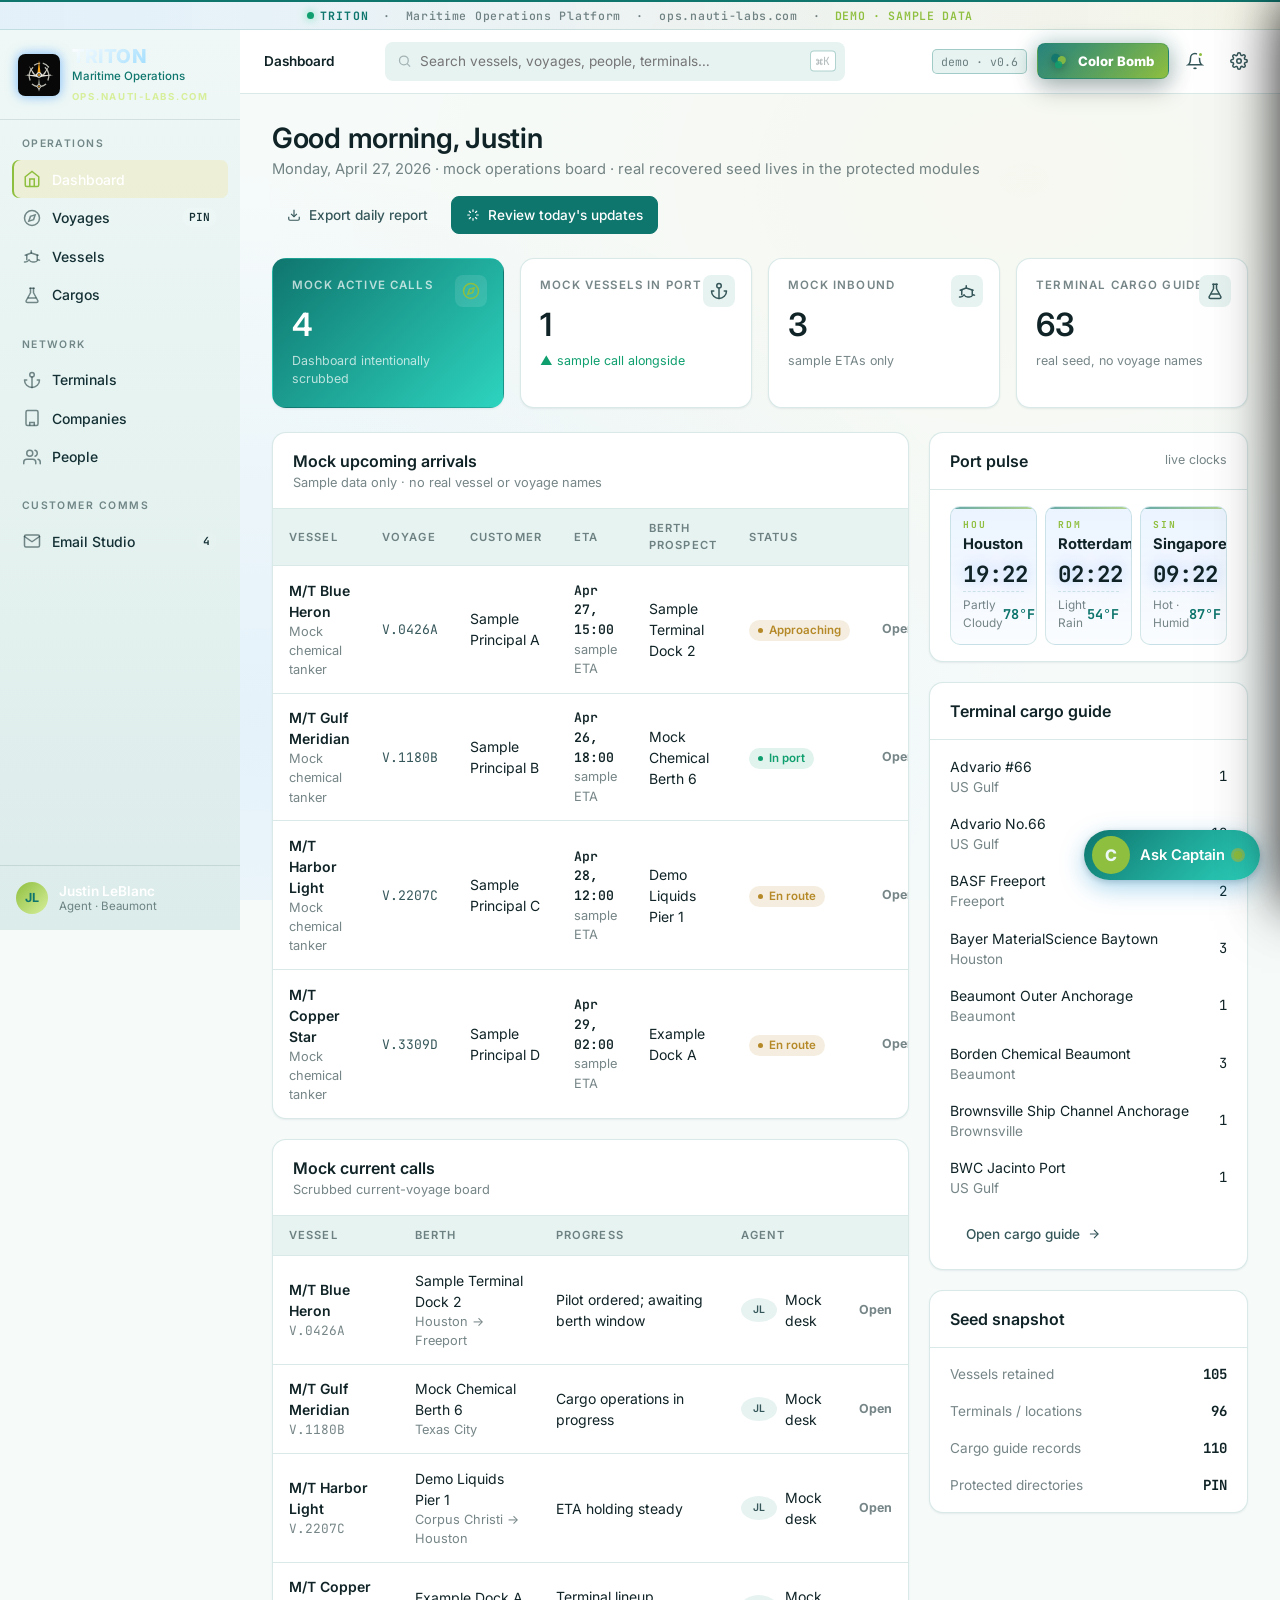
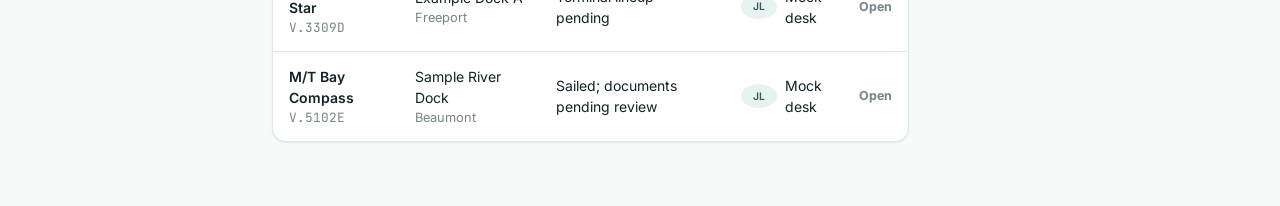
==== commit 8742ca13: "Refresh Triton logo and light colorbombs" ====
--- a/index.html
+++ b/index.html
@@ -33,7 +33,9 @@
 <link rel="preconnect" href="https://fonts.googleapis.com">
 <link rel="preconnect" href="https://fonts.gstatic.com" crossorigin>
 <link href="https://fonts.googleapis.com/css2?family=Inter:wght@300;400;500;600;700;800&family=JetBrains+Mono:wght@400;500&display=swap" rel="stylesheet">
-<link rel="icon" href="data:image/svg+xml;utf8,<svg xmlns='http://www.w3.org/2000/svg' viewBox='0 0 44 44'><circle cx='22' cy='22' r='18' stroke='%230077ff' stroke-width='1.4' fill='none'/><circle cx='22' cy='22' r='13.5' stroke='%234099ff' stroke-width='0.5' fill='none' opacity='0.45'/><g transform='translate(22 22)'><g transform='rotate(45)'><polygon points='0,-8.5 0.85,0 0,0' fill='%234099ff' opacity='0.78'/><polygon points='0,-8.5 -0.85,0 0,0' fill='%230077ff' opacity='0.78'/></g><g transform='rotate(135)'><polygon points='0,-8.5 0.85,0 0,0' fill='%234099ff' opacity='0.78'/><polygon points='0,-8.5 -0.85,0 0,0' fill='%230077ff' opacity='0.78'/></g><g transform='rotate(225)'><polygon points='0,-8.5 0.85,0 0,0' fill='%234099ff' opacity='0.78'/><polygon points='0,-8.5 -0.85,0 0,0' fill='%230077ff' opacity='0.78'/></g><g transform='rotate(315)'><polygon points='0,-8.5 0.85,0 0,0' fill='%234099ff' opacity='0.78'/><polygon points='0,-8.5 -0.85,0 0,0' fill='%230077ff' opacity='0.78'/></g><g transform='rotate(90)'><polygon points='0,-13.5 1.2,0 0,0' fill='%234099ff'/><polygon points='0,-13.5 -1.2,0 0,0' fill='%230077ff'/></g><g transform='rotate(180)'><polygon points='0,-13.5 1.2,0 0,0' fill='%234099ff'/><polygon points='0,-13.5 -1.2,0 0,0' fill='%230077ff'/></g><g transform='rotate(270)'><polygon points='0,-13.5 1.2,0 0,0' fill='%234099ff'/><polygon points='0,-13.5 -1.2,0 0,0' fill='%230077ff'/></g><polygon points='0,-15.5 1.4,0 0,0' fill='%23ffcc4d'/><polygon points='0,-15.5 -1.4,0 0,0' fill='%23ffaa00'/></g><g stroke='%234099ff' stroke-linecap='round'><line x1='22' y1='2.6' x2='22' y2='4.6' stroke-width='1.4'/><line x1='22' y1='39.4' x2='22' y2='41.4' stroke-width='1.1'/><line x1='2.6' y1='22' x2='4.6' y2='22' stroke-width='1.1'/><line x1='39.4' y1='22' x2='41.4' y2='22' stroke-width='1.1'/></g><circle cx='22' cy='22' r='2.2' fill='%2306090f' stroke='%230077ff' stroke-width='0.6'/><circle cx='22' cy='22' r='1.05' fill='%23ffaa00'/></svg>">
+<link rel="icon" type="image/svg+xml" href="/triton-mark.svg">
+<link rel="apple-touch-icon" href="/icon-192.png">
+<link rel="manifest" href="/manifest.json">
 <style>
   /* ─── BRAND TOKENS — match live ops.nauti-labs.com ─── */
   :root {
@@ -143,7 +145,8 @@
     display: flex; align-items: center; justify-content: center;
     filter: drop-shadow(0 0 6px rgba(0,119,255,0.5));
   }
-  .brand-mark .brand-svg { width: 100%; height: 100%; }
+  .brand-mark .brand-svg,
+  .brand-mark img { width: 100%; height: 100%; object-fit: contain; }
   .brand-name {
     font-family: 'Inter', sans-serif;
     font-weight: 800;
@@ -2506,67 +2509,7 @@
   <aside class="sidebar">
     <div class="sidebar-brand">
       <div class="brand-mark" aria-hidden="true">
-        <svg class="brand-svg" viewBox="0 0 44 44" fill="none" xmlns="http://www.w3.org/2000/svg" style="width:100%;height:100%">
-          <defs>
-            <!-- Cardinal needle (long, two-tone amber) — drawn pointing up from origin -->
-            <g id="np-card-n">
-              <polygon points="0,-15.5  1.4,0  0,0" fill="var(--brand-accent-2)"/>
-              <polygon points="0,-15.5 -1.4,0  0,0" fill="var(--brand-accent)"/>
-            </g>
-            <!-- Cardinal needle (E/S/W — medium, two-tone blue) -->
-            <g id="np-card">
-              <polygon points="0,-13.5  1.2,0  0,0" fill="var(--brand-primary-2)"/>
-              <polygon points="0,-13.5 -1.2,0  0,0" fill="var(--brand-primary)"/>
-            </g>
-            <!-- Intercardinal needle (short, dim blue two-tone) -->
-            <g id="np-inter">
-              <polygon points="0,-8.5  0.85,0  0,0" fill="var(--brand-primary-2)" opacity="0.78"/>
-              <polygon points="0,-8.5 -0.85,0  0,0" fill="var(--brand-primary)"   opacity="0.78"/>
-            </g>
-          </defs>
-
-          <!-- Outer rim -->
-          <circle class="wm-rim" cx="22" cy="22" r="18" stroke="var(--brand-primary)" stroke-width="1.4" fill="none"/>
-          <!-- Subtle inner bezel ring -->
-          <circle cx="22" cy="22" r="13.5" stroke="var(--brand-primary-2)" stroke-width="0.5" fill="none" opacity="0.45"/>
-
-          <!-- Compass body — 8-point star, drawn from intercardinal (back) → cardinal → North (top) -->
-          <g transform="translate(22 22)">
-            <!-- Intercardinals: NE, SE, SW, NW -->
-            <use href="#np-inter" transform="rotate(45)"/>
-            <use href="#np-inter" transform="rotate(135)"/>
-            <use href="#np-inter" transform="rotate(225)"/>
-            <use href="#np-inter" transform="rotate(315)"/>
-            <!-- Minor cardinals: E, S, W (blue) -->
-            <use href="#np-card" transform="rotate(90)"/>
-            <use href="#np-card" transform="rotate(180)"/>
-            <use href="#np-card" transform="rotate(270)"/>
-            <!-- North: amber, longest, drawn last so it's on top -->
-            <use href="#np-card-n"/>
-          </g>
-
-          <!-- 4 cardinal tick marks just outside the rim (engraved scale) -->
-          <g stroke="var(--brand-primary-2)" stroke-linecap="round" opacity="0.85">
-            <line x1="22"   y1="2.6"  x2="22"   y2="4.6"  stroke-width="1.4"/>
-            <line x1="22"   y1="39.4" x2="22"   y2="41.4" stroke-width="1.1"/>
-            <line x1="2.6"  y1="22"   x2="4.6"  y2="22"   stroke-width="1.1"/>
-            <line x1="39.4" y1="22"   x2="41.4" y2="22"   stroke-width="1.1"/>
-          </g>
-          <!-- 4 intercardinal tick marks (shorter, dimmer) -->
-          <g stroke="var(--brand-primary-2)" stroke-linecap="round" stroke-width="0.8" opacity="0.55">
-            <line x1="9.0"  y1="9.0"  x2="10.4" y2="10.4"/>
-            <line x1="33.6" y1="9.0"  x2="35.0" y2="10.4"/>
-            <line x1="9.0"  y1="35.0" x2="10.4" y2="33.6"/>
-            <line x1="33.6" y1="35.0" x2="35.0" y2="33.6"/>
-          </g>
-
-          <!-- Center hub: small metallic-feel disc with rim + amber pin -->
-          <circle cx="22" cy="22" r="2.2" fill="var(--bg-sidebar, #04060b)" stroke="var(--brand-primary)" stroke-width="0.6"/>
-          <circle cx="22" cy="22" r="1.05" fill="var(--brand-accent)"/>
-
-          <!-- Faint outer rim glow -->
-          <circle cx="22" cy="22" r="18" stroke="var(--brand-primary)" stroke-width="0.4" fill="none" opacity="0.22"/>
-        </svg>
+        <img src="/triton-mark.svg" alt="">
       </div>
       <div>
         <div class="brand-name">TRITON</div>
@@ -5923,127 +5866,69 @@
 
   // ─── COLOR BOMB ───
   const CB_PRESETS = {
-    'deep-ocean': {
-      name: 'Deep Ocean',
-      desc: 'Nauti default · blue + amber',
-      swatches: ['#0077ff', '#ffaa00', '#06090f'],
+    'radar-glass': {
+      name: 'Radar Glass',
+      desc: 'Light radar glass · seafoam, graphite, signal green',
+      swatches: ['#f4fbf9', '#2dd4bf', '#8fbf3f'],
       vars: {
-        '--blue': '#0077ff', '--blue-glow': 'rgba(0, 119, 255, 0.45)', '--blue-dim': 'rgba(0, 119, 255, 0.08)',
-        '--amber': '#ffaa00', '--amber-glow': 'rgba(255, 170, 0, 0.45)', '--amber-dim': 'rgba(255, 170, 0, 0.08)',
-        '--brand-primary': '#0077ff', '--brand-primary-2': '#4099ff',
-        '--brand-accent': '#ffaa00', '--brand-accent-2': '#ffcc4d',
-        '--bg': '#06090f', '--bg-elev': '#0b1018', '--bg-sunk': '#101722',
-        '--line': 'rgba(0, 119, 255, 0.15)', '--line-strong': 'rgba(0, 119, 255, 0.30)',
-        '--status-active': '#00d97e', '--status-active-bg': 'rgba(0,217,126,0.12)',
-        '--status-eta': '#ffaa00', '--status-eta-bg': 'rgba(255,170,0,0.12)',
-        '--status-done': '#4099ff', '--status-done-bg': 'rgba(64,153,255,0.14)',
+        '--blue': '#0f766e', '--blue-glow': 'rgba(15, 118, 110, 0.28)', '--blue-dim': 'rgba(15, 118, 110, 0.08)',
+        '--amber': '#8fbf3f', '--amber-glow': 'rgba(143, 191, 63, 0.30)', '--amber-dim': 'rgba(143, 191, 63, 0.10)',
+        '--brand-primary': '#0f766e', '--brand-primary-2': '#2dd4bf', '--brand-primary-3': '#ecf8f6',
+        '--brand-accent': '#8fbf3f', '--brand-accent-2': '#d7ef9b',
+        '--bg': '#f6fbfa', '--bg-elev': '#ffffff', '--bg-sunk': '#e7f3f1', '--bg-sidebar': '#eef8f6', '--bg-sidebar-2': '#dcecea',
+        '--line': 'rgba(15, 118, 110, 0.16)', '--line-strong': 'rgba(15, 118, 110, 0.32)', '--line-sidebar': 'rgba(20, 68, 72, 0.12)',
+        '--text': '#102326', '--text-2': '#36575a', '--text-muted': 'rgba(34, 58, 62, 0.62)', '--text-faint': 'rgba(34, 58, 62, 0.34)',
+        '--text-sidebar': '#143034', '--text-sidebar-muted': 'rgba(20, 48, 52, 0.56)',
+        '--status-active': '#0f9f6e', '--status-active-bg': 'rgba(15,159,110,0.12)',
+        '--status-eta': '#b58928', '--status-eta-bg': 'rgba(181,137,40,0.14)',
+        '--status-done': '#0f766e', '--status-done-bg': 'rgba(15,118,110,0.12)',
+        '--shadow-sm': '0 1px 2px rgba(27, 55, 61, 0.08)', '--shadow': '0 8px 24px rgba(27, 55, 61, 0.12)', '--shadow-lg': '0 18px 50px rgba(27, 55, 61, 0.16)',
+        '--glow-blue': '0 0 24px rgba(45, 212, 191, 0.22)', '--glow-amber': '0 0 18px rgba(143, 191, 63, 0.18)',
       }
     },
-    'black-ice': {
-      name: 'Black Ice',
-      desc: 'Charcoal + glacial cyan',
-      swatches: ['#38bdf8', '#e2e8f0', '#030712'],
+    'monaco': {
+      name: 'Monaco',
+      desc: 'Light regatta enamel · ivory, harbor blue, racing red',
+      swatches: ['#fff8ea', '#0b5d7a', '#c81e32'],
       vars: {
-        '--blue': '#38bdf8', '--blue-glow': 'rgba(56, 189, 248, 0.48)', '--blue-dim': 'rgba(56, 189, 248, 0.10)',
-        '--amber': '#e2e8f0', '--amber-glow': 'rgba(226, 232, 240, 0.30)', '--amber-dim': 'rgba(226, 232, 240, 0.08)',
-        '--brand-primary': '#38bdf8', '--brand-primary-2': '#7dd3fc',
-        '--brand-accent': '#e2e8f0', '--brand-accent-2': '#f8fafc',
-        '--bg': '#030712', '--bg-elev': '#07111f', '--bg-sunk': '#0b1626',
-        '--line': 'rgba(56, 189, 248, 0.18)', '--line-strong': 'rgba(56, 189, 248, 0.40)',
-        '--status-active': '#2dd4bf', '--status-active-bg': 'rgba(45,212,191,0.14)',
-        '--status-eta': '#e2e8f0', '--status-eta-bg': 'rgba(226,232,240,0.12)',
-        '--status-done': '#60a5fa', '--status-done-bg': 'rgba(96,165,250,0.14)',
+        '--blue': '#0b5d7a', '--blue-glow': 'rgba(11, 93, 122, 0.26)', '--blue-dim': 'rgba(11, 93, 122, 0.08)',
+        '--amber': '#c81e32', '--amber-glow': 'rgba(200, 30, 50, 0.24)', '--amber-dim': 'rgba(200, 30, 50, 0.08)',
+        '--brand-primary': '#0b5d7a', '--brand-primary-2': '#2c89a8', '--brand-primary-3': '#f5f0e5',
+        '--brand-accent': '#c81e32', '--brand-accent-2': '#d7a849',
+        '--bg': '#fff8ea', '--bg-elev': '#ffffff', '--bg-sunk': '#f2eadb', '--bg-sidebar': '#f8f0df', '--bg-sidebar-2': '#ebe1cf',
+        '--line': 'rgba(11, 93, 122, 0.16)', '--line-strong': 'rgba(200, 30, 50, 0.26)', '--line-sidebar': 'rgba(61, 55, 44, 0.13)',
+        '--text': '#1e2a2f', '--text-2': '#40555d', '--text-muted': 'rgba(45, 59, 65, 0.62)', '--text-faint': 'rgba(45, 59, 65, 0.34)',
+        '--text-sidebar': '#1f2d32', '--text-sidebar-muted': 'rgba(31, 45, 50, 0.56)',
+        '--status-active': '#16845f', '--status-active-bg': 'rgba(22,132,95,0.12)',
+        '--status-eta': '#c81e32', '--status-eta-bg': 'rgba(200,30,50,0.10)',
+        '--status-done': '#0b5d7a', '--status-done-bg': 'rgba(11,93,122,0.12)',
+        '--shadow-sm': '0 1px 2px rgba(56, 45, 30, 0.08)', '--shadow': '0 8px 24px rgba(56, 45, 30, 0.12)', '--shadow-lg': '0 18px 50px rgba(56, 45, 30, 0.16)',
+        '--glow-blue': '0 0 22px rgba(44, 137, 168, 0.20)', '--glow-amber': '0 0 18px rgba(200, 30, 50, 0.16)',
       }
     },
     'harbor-steel': {
       name: 'Harbor Steel',
-      desc: 'Steel blue + tactical teal',
-      swatches: ['#2563eb', '#14b8a6', '#05070b'],
+      desc: 'Light shipyard steel · pearl, slate, brass',
+      swatches: ['#f3f6f8', '#577082', '#d1a04d'],
       vars: {
-        '--blue': '#2563eb', '--blue-glow': 'rgba(37, 99, 235, 0.48)', '--blue-dim': 'rgba(37, 99, 235, 0.10)',
-        '--amber': '#14b8a6', '--amber-glow': 'rgba(20, 184, 166, 0.48)', '--amber-dim': 'rgba(20, 184, 166, 0.10)',
-        '--brand-primary': '#2563eb', '--brand-primary-2': '#60a5fa',
-        '--brand-accent': '#14b8a6', '--brand-accent-2': '#5eead4',
-        '--bg': '#05070b', '--bg-elev': '#0a1018', '--bg-sunk': '#101826',
-        '--line': 'rgba(37, 99, 235, 0.18)', '--line-strong': 'rgba(20, 184, 166, 0.36)',
-        '--status-active': '#14b8a6', '--status-active-bg': 'rgba(20,184,166,0.14)',
-        '--status-eta': '#f59e0b', '--status-eta-bg': 'rgba(245,158,11,0.14)',
-        '--status-done': '#60a5fa', '--status-done-bg': 'rgba(96,165,250,0.14)',
+        '--blue': '#577082', '--blue-glow': 'rgba(87, 112, 130, 0.26)', '--blue-dim': 'rgba(87, 112, 130, 0.08)',
+        '--amber': '#d1a04d', '--amber-glow': 'rgba(209, 160, 77, 0.28)', '--amber-dim': 'rgba(209, 160, 77, 0.10)',
+        '--brand-primary': '#577082', '--brand-primary-2': '#7e98aa', '--brand-primary-3': '#eef2f4',
+        '--brand-accent': '#d1a04d', '--brand-accent-2': '#efd58f',
+        '--bg': '#f3f6f8', '--bg-elev': '#ffffff', '--bg-sunk': '#e5ebef', '--bg-sidebar': '#eaf0f3', '--bg-sidebar-2': '#dce4e9',
+        '--line': 'rgba(87, 112, 130, 0.18)', '--line-strong': 'rgba(87, 112, 130, 0.34)', '--line-sidebar': 'rgba(61, 76, 87, 0.13)',
+        '--text': '#17242c', '--text-2': '#40515c', '--text-muted': 'rgba(39, 53, 62, 0.62)', '--text-faint': 'rgba(39, 53, 62, 0.34)',
+        '--text-sidebar': '#1b2a33', '--text-sidebar-muted': 'rgba(27, 42, 51, 0.56)',
+        '--status-active': '#247a64', '--status-active-bg': 'rgba(36,122,100,0.12)',
+        '--status-eta': '#b88325', '--status-eta-bg': 'rgba(184,131,37,0.12)',
+        '--status-done': '#577082', '--status-done-bg': 'rgba(87,112,130,0.12)',
+        '--shadow-sm': '0 1px 2px rgba(34, 48, 58, 0.08)', '--shadow': '0 8px 24px rgba(34, 48, 58, 0.12)', '--shadow-lg': '0 18px 50px rgba(34, 48, 58, 0.16)',
+        '--glow-blue': '0 0 22px rgba(126, 152, 170, 0.20)', '--glow-amber': '0 0 18px rgba(209, 160, 77, 0.16)',
       }
     },
-    'carbon-copper': {
-      name: 'Carbon Copper',
-      desc: 'Carbon black + brushed copper',
-      swatches: ['#0891b2', '#d6a15f', '#07090a'],
-      vars: {
-        '--blue': '#0891b2', '--blue-glow': 'rgba(8, 145, 178, 0.46)', '--blue-dim': 'rgba(8, 145, 178, 0.10)',
-        '--amber': '#d6a15f', '--amber-glow': 'rgba(214, 161, 95, 0.42)', '--amber-dim': 'rgba(214, 161, 95, 0.10)',
-        '--brand-primary': '#0891b2', '--brand-primary-2': '#22d3ee',
-        '--brand-accent': '#d6a15f', '--brand-accent-2': '#f0c987',
-        '--bg': '#07090a', '--bg-elev': '#0e1214', '--bg-sunk': '#141a1d',
-        '--line': 'rgba(8, 145, 178, 0.20)', '--line-strong': 'rgba(214, 161, 95, 0.34)',
-        '--status-active': '#34d399', '--status-active-bg': 'rgba(52,211,153,0.14)',
-        '--status-eta': '#d6a15f', '--status-eta-bg': 'rgba(214,161,95,0.14)',
-        '--status-done': '#22d3ee', '--status-done-bg': 'rgba(34,211,238,0.14)',
-      }
-    },
-    'monaco-teal': {
-      name: 'Monaco Teal',
-      desc: 'Deep teal + champagne linework',
-      swatches: ['#0f766e', '#f5d06f', '#031310'],
-      vars: {
-        '--blue': '#0f766e', '--blue-glow': 'rgba(15, 118, 110, 0.50)', '--blue-dim': 'rgba(15, 118, 110, 0.12)',
-        '--amber': '#f5d06f', '--amber-glow': 'rgba(245, 208, 111, 0.38)', '--amber-dim': 'rgba(245, 208, 111, 0.10)',
-        '--brand-primary': '#0f766e', '--brand-primary-2': '#2dd4bf',
-        '--brand-accent': '#f5d06f', '--brand-accent-2': '#fde68a',
-        '--bg': '#031310', '--bg-elev': '#071b18', '--bg-sunk': '#0c2621',
-        '--line': 'rgba(45, 212, 191, 0.18)', '--line-strong': 'rgba(245, 208, 111, 0.34)',
-        '--status-active': '#2dd4bf', '--status-active-bg': 'rgba(45,212,191,0.14)',
-        '--status-eta': '#f5d06f', '--status-eta-bg': 'rgba(245,208,111,0.14)',
-        '--status-done': '#5eead4', '--status-done-bg': 'rgba(94,234,212,0.14)',
-      }
-    },
-    'redline-carbon': {
-      name: 'Redline Carbon',
-      desc: 'Graphite + precise redline',
-      swatches: ['#94a3b8', '#f43f5e', '#06070a'],
-      vars: {
-        '--blue': '#94a3b8', '--blue-glow': 'rgba(148, 163, 184, 0.34)', '--blue-dim': 'rgba(148, 163, 184, 0.09)',
-        '--amber': '#f43f5e', '--amber-glow': 'rgba(244, 63, 94, 0.46)', '--amber-dim': 'rgba(244, 63, 94, 0.10)',
-        '--brand-primary': '#64748b', '--brand-primary-2': '#94a3b8',
-        '--brand-accent': '#f43f5e', '--brand-accent-2': '#fb7185',
-        '--bg': '#06070a', '--bg-elev': '#0c1016', '--bg-sunk': '#111722',
-        '--line': 'rgba(148, 163, 184, 0.16)', '--line-strong': 'rgba(244, 63, 94, 0.36)',
-        '--status-active': '#38bdf8', '--status-active-bg': 'rgba(56,189,248,0.14)',
-        '--status-eta': '#f43f5e', '--status-eta-bg': 'rgba(244,63,94,0.14)',
-        '--status-done': '#94a3b8', '--status-done-bg': 'rgba(148,163,184,0.14)',
-      }
-    },
-    'radar-glass': {
-      name: 'Radar Glass',
-      desc: 'Black glass + radar green',
-      swatches: ['#22d3ee', '#a3e635', '#04100f'],
-      vars: {
-        '--blue': '#22d3ee', '--blue-glow': 'rgba(34, 211, 238, 0.48)', '--blue-dim': 'rgba(34, 211, 238, 0.10)',
-        '--amber': '#a3e635', '--amber-glow': 'rgba(163, 230, 53, 0.42)', '--amber-dim': 'rgba(163, 230, 53, 0.10)',
-        '--brand-primary': '#22d3ee', '--brand-primary-2': '#67e8f9',
-        '--brand-accent': '#a3e635', '--brand-accent-2': '#bef264',
-        '--bg': '#04100f', '--bg-elev': '#081a18', '--bg-sunk': '#0d2522',
-        '--line': 'rgba(34, 211, 238, 0.18)', '--line-strong': 'rgba(163, 230, 53, 0.34)',
-        '--status-active': '#a3e635', '--status-active-bg': 'rgba(163,230,53,0.14)',
-        '--status-eta': '#facc15', '--status-eta-bg': 'rgba(250,204,21,0.14)',
-        '--status-done': '#22d3ee', '--status-done-bg': 'rgba(34,211,238,0.14)',
-      }
-    },
-    'random': {
-      name: 'Random Bomb',
-      desc: 'Curated pro rotation',
-      swatches: ['#38bdf8', '#e2e8f0', '#030712'], // placeholder, regenerated on apply
-      vars: null, // generated from curated presets each click
-    },
   };
 
-  const CB_PRO_RANDOM_KEYS = ['black-ice', 'harbor-steel', 'carbon-copper', 'monaco-teal', 'redline-carbon', 'radar-glass'];
+  const CB_PRO_RANDOM_KEYS = ['radar-glass', 'monaco', 'harbor-steel'];
 
   function generateRandomBombVars() {
     const key = CB_PRO_RANDOM_KEYS[Math.floor(Math.random() * CB_PRO_RANDOM_KEYS.length)];
@@ -6240,7 +6125,9 @@
       }
       document.querySelectorAll('.cb-preset').forEach(el => el.classList.toggle('active', el.dataset.preset === saved));
     } else {
-      document.querySelectorAll('.cb-preset[data-preset="deep-ocean"]').forEach(el => el.classList.add('active'));
+      const preset = CB_PRESETS['radar-glass'];
+      Object.entries(preset.vars).forEach(([k, v]) => document.documentElement.style.setProperty(k, v));
+      document.querySelectorAll('.cb-preset[data-preset="radar-glass"]').forEach(el => el.classList.add('active'));
     }
   }
   cbInit();
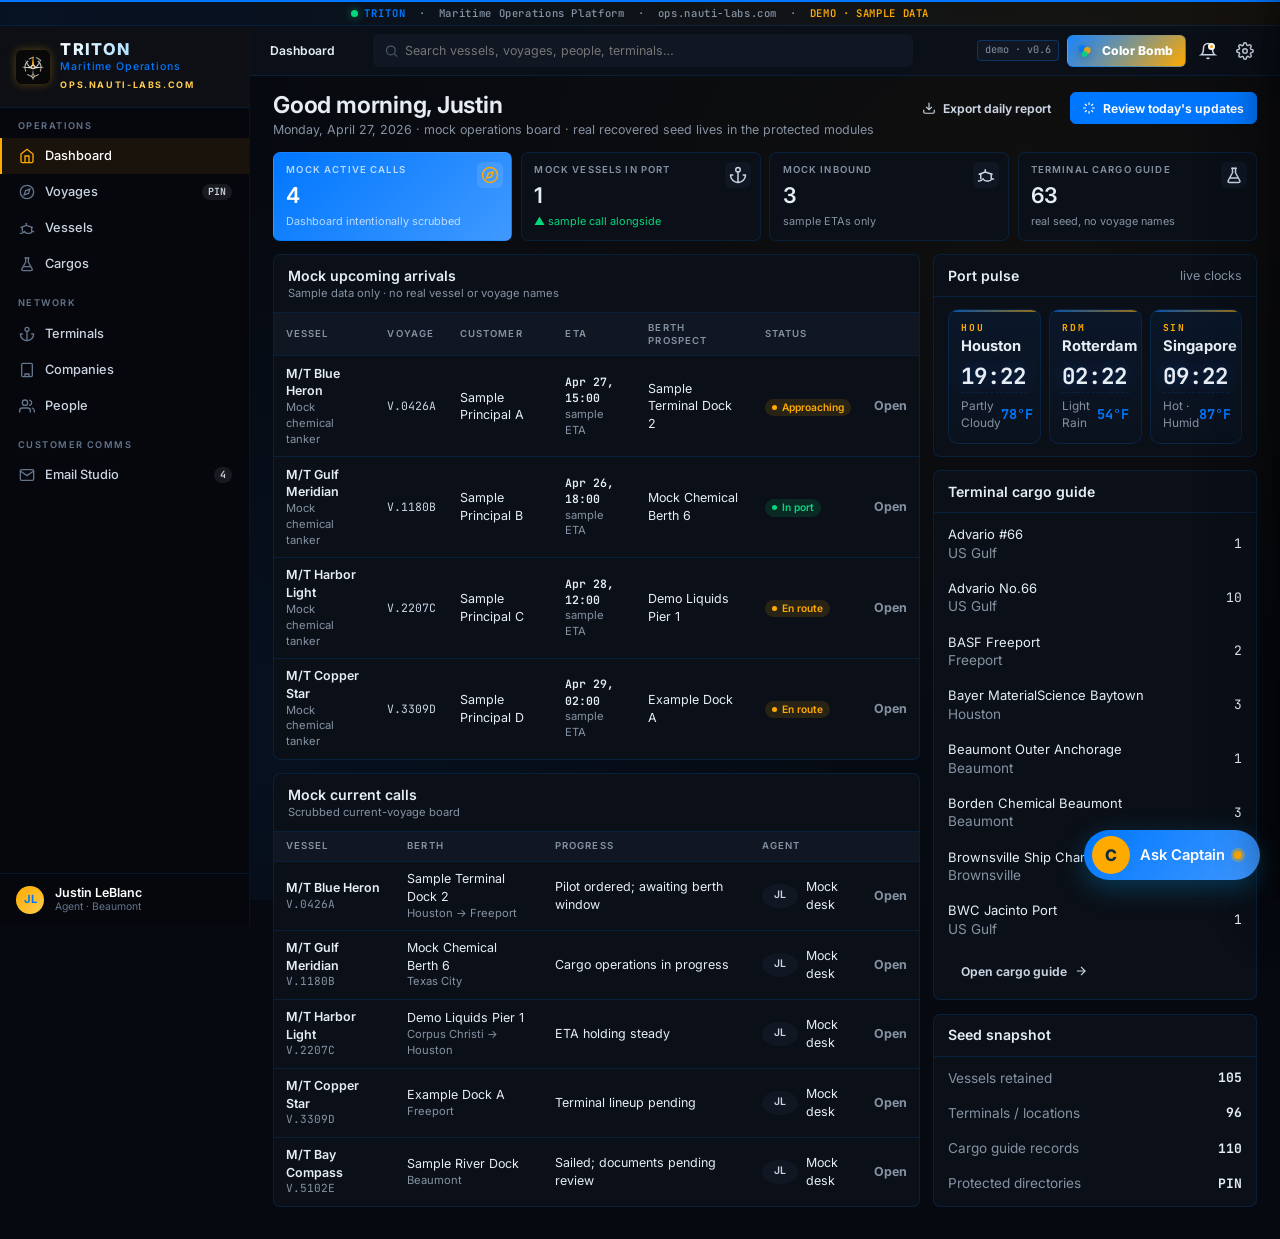
==== commit b2f85b87: "Restore colorbomb lineup and dense Triton UI" ====
--- a/index.html
+++ b/index.html
@@ -2495,6 +2495,326 @@
   .demo-banner b { color: var(--blue); font-weight: 700; letter-spacing: 0.10em; }
   .demo-banner .demo-tag { color: var(--amber); font-weight: 600; }
   .demo-banner .dot-live { width: 7px; height: 7px; border-radius: 50%; background: var(--status-active); box-shadow: 0 0 8px rgba(0,217,126,0.6); animation: pulse 2s ease-in-out infinite; }
+
+  /* ─── DENSE OPS SKIN (CWC / Anchor alignment) ─── */
+  :root {
+    --radius: 7px;
+    --radius-lg: 8px;
+    --shadow-sm: none;
+    --shadow: none;
+    --shadow-lg: 0 18px 44px rgba(0,0,0,0.42);
+  }
+  body {
+    font-size: 13px;
+    line-height: 1.42;
+  }
+  .demo-banner {
+    min-height: 24px;
+    padding: 3px 1rem;
+    font-size: 0.66rem;
+  }
+  .app {
+    grid-template-columns: 250px minmax(0, 1fr);
+  }
+  .sidebar {
+    background: var(--bg-sidebar);
+    border-right: 1px solid var(--line-sidebar);
+  }
+  .sidebar-brand {
+    min-height: 82px;
+    padding: 0.85rem 1rem;
+    gap: 0.65rem;
+  }
+  .brand-mark {
+    width: 34px;
+    height: 34px;
+    flex-basis: 34px;
+    filter: drop-shadow(0 0 5px rgba(255,170,0,0.32));
+  }
+  .brand-name {
+    font-size: 1.02rem;
+    letter-spacing: 0.08em;
+  }
+  .brand-sub {
+    font-size: 0.66rem;
+    letter-spacing: 0.08em;
+  }
+  .brand-tagline {
+    font-size: 0.56rem;
+  }
+  .sidebar-section {
+    padding: 0.68rem 0 0.2rem;
+  }
+  .sidebar-section-title {
+    padding: 0 1.1rem 0.38rem;
+    font-size: 0.58rem;
+    letter-spacing: 0.16em;
+  }
+  .nav-item {
+    border-left: 2px solid transparent;
+    border-radius: 0;
+    gap: 0.64rem;
+    padding: 0.56rem 1.05rem;
+    font-size: 0.8rem;
+  }
+  .nav-item:hover {
+    color: var(--text-sidebar);
+  }
+  .nav-item.active {
+    background: var(--amber-dim);
+    border-left-color: var(--brand-accent);
+    box-shadow: none;
+  }
+  .nav-item .icon {
+    width: 16px;
+    height: 16px;
+  }
+  .nav-item .badge {
+    padding: 1px 6px;
+    font-size: 0.62rem;
+  }
+  .nav-item.active .badge {
+    color: var(--bg);
+  }
+  .sidebar-footer {
+    padding: 0.75rem 1rem;
+  }
+  .avatar {
+    width: 28px;
+    height: 28px;
+    flex-basis: 28px;
+    font-size: 0.7rem;
+  }
+  .sidebar-user-name {
+    font-size: 0.78rem;
+  }
+  .sidebar-user-role {
+    font-size: 0.65rem;
+  }
+  .topbar {
+    min-height: 46px;
+    padding: 0.5rem 1.25rem;
+    gap: 0.75rem;
+  }
+  .breadcrumbs {
+    font-size: 0.76rem;
+  }
+  .topbar-search {
+    max-width: 540px;
+  }
+  .topbar-search input {
+    border-radius: 6px;
+    padding: 0.42rem 0.75rem 0.42rem 1.95rem;
+    font-size: 0.78rem;
+  }
+  .topbar-search input:focus {
+    background: var(--bg-sunk);
+    border-color: var(--brand-accent);
+    box-shadow: 0 0 0 2px var(--amber-dim);
+  }
+  .topbar-search kbd {
+    display: none;
+  }
+  .topbar-actions {
+    gap: 0.45rem;
+  }
+  .env-pill {
+    border-radius: 4px;
+    padding: 2px 7px;
+    font-size: 0.64rem;
+  }
+  .icon-btn {
+    width: 30px;
+    height: 30px;
+    border-radius: 6px;
+  }
+  .cb-toggle {
+    min-width: 112px;
+    height: 32px;
+    border-radius: 6px;
+    box-shadow: none;
+    font-size: 0.76rem;
+  }
+  .cb-toggle svg {
+    width: 18px;
+    height: 18px;
+    flex-basis: 18px;
+  }
+  .page {
+    max-width: none;
+    margin: 0;
+    padding: 1rem 1.45rem 2rem;
+  }
+  .page-header {
+    gap: 0.75rem;
+    margin-bottom: 0.85rem;
+  }
+  .page-title-block h1 {
+    font-size: 1.45rem;
+    font-weight: 650;
+  }
+  .page-title-block .subtitle {
+    margin-top: 0.12rem;
+    font-size: 0.78rem;
+  }
+  .page-actions {
+    gap: 0.4rem;
+  }
+  .btn {
+    min-height: 32px;
+    border-radius: 6px;
+    padding: 0.38rem 0.72rem;
+    background: var(--bg-elev);
+    color: var(--text);
+    box-shadow: none;
+    font-size: 0.76rem;
+    font-weight: 650;
+  }
+  .btn .icon {
+    width: 14px;
+    height: 14px;
+  }
+  .btn.accent {
+    color: #121416;
+  }
+  .kpi-grid {
+    grid-template-columns: repeat(auto-fit, minmax(150px, 1fr));
+    gap: 0.55rem;
+    margin-bottom: 0.85rem;
+  }
+  .kpi {
+    border-radius: 7px;
+    padding: 0.64rem 0.76rem;
+    box-shadow: none;
+  }
+  .kpi-label {
+    font-size: 0.6rem;
+    letter-spacing: 0.12em;
+  }
+  .kpi-value {
+    margin-top: 0.2rem;
+    font-size: 1.35rem;
+  }
+  .kpi-delta {
+    font-size: 0.68rem;
+  }
+  .kpi-icon {
+    top: 0.55rem;
+    right: 0.55rem;
+    width: 26px;
+    height: 26px;
+    border-radius: 6px;
+  }
+  .card {
+    border-radius: 7px;
+    box-shadow: none;
+  }
+  .card-header {
+    gap: 0.55rem;
+    padding: 0.65rem 0.85rem;
+  }
+  .card-title {
+    font-size: 0.88rem;
+  }
+  .card-subtitle {
+    font-size: 0.7rem;
+  }
+  .card-body {
+    padding: 0.75rem 0.85rem;
+  }
+  .tbl {
+    font-size: 0.78rem;
+  }
+  .tbl thead th {
+    padding: 0.48rem 0.72rem;
+    font-size: 0.6rem;
+    letter-spacing: 0.12em;
+  }
+  .tbl td {
+    padding: 0.52rem 0.72rem;
+  }
+  .tbl td .mono {
+    font-size: 0.72rem;
+  }
+  .tbl td .secondary-text {
+    font-size: 0.7rem;
+  }
+  .pill {
+    padding: 1px 7px;
+    font-size: 0.64rem;
+  }
+  .detail-grid,
+  .stack {
+    gap: 0.85rem;
+  }
+  .field-grid {
+    gap: 0.6rem 1rem;
+  }
+  .field label {
+    font-size: 0.6rem;
+  }
+  .field .value {
+    font-size: 0.82rem;
+  }
+  .detail-hero {
+    gap: 0.85rem;
+    margin-bottom: 0.85rem;
+    border-radius: 7px;
+    padding: 0.85rem 1rem;
+  }
+  .hero-icon {
+    width: 42px;
+    height: 42px;
+    flex-basis: 42px;
+    border-radius: 8px;
+  }
+  .hero-icon svg {
+    width: 22px;
+    height: 22px;
+  }
+  .hero-meta h1 {
+    gap: 0.4rem;
+    font-size: 1.24rem;
+  }
+  .hero-sub {
+    margin-top: 2px;
+    font-size: 0.78rem;
+  }
+  .timeline-event {
+    grid-template-columns: 58px 1fr;
+    padding: 0.26rem 0;
+    font-size: 0.78rem;
+  }
+  .ops-modal-head {
+    padding: 0.72rem 0.85rem;
+  }
+  .ops-modal-body {
+    padding: 0.75rem;
+  }
+  .ops-summary-grid {
+    gap: 0.5rem;
+    margin-bottom: 0.7rem;
+  }
+  .ops-summary-item {
+    padding: 0.5rem 0.58rem;
+  }
+  .ops-panel-head {
+    padding: 0.58rem 0.68rem;
+  }
+  .ops-panel-body {
+    padding: 0.68rem;
+  }
+  @media (max-width: 900px) {
+    .page {
+      padding: 0.85rem 0.8rem 1.5rem;
+    }
+    .topbar {
+      padding: 0.45rem 0.8rem;
+    }
+    .kpi-grid {
+      grid-template-columns: repeat(2, minmax(0, 1fr));
+    }
+  }
 </style>
 </head>
 <body>
@@ -5866,6 +6186,46 @@
 
   // ─── COLOR BOMB ───
   const CB_PRESETS = {
+    'deep-ocean': {
+      name: 'Deep Ocean',
+      desc: 'Nauti default · blue + amber',
+      swatches: ['#0077ff', '#ffaa00', '#06090f'],
+      vars: {
+        '--blue': '#0077ff', '--blue-glow': 'rgba(0, 119, 255, 0.45)', '--blue-dim': 'rgba(0, 119, 255, 0.08)',
+        '--amber': '#ffaa00', '--amber-glow': 'rgba(255, 170, 0, 0.45)', '--amber-dim': 'rgba(255, 170, 0, 0.08)',
+        '--brand-primary': '#0077ff', '--brand-primary-2': '#4099ff', '--brand-primary-3': '#0f2a44',
+        '--brand-accent': '#ffaa00', '--brand-accent-2': '#ffcc4d',
+        '--bg': '#06090f', '--bg-elev': '#0b1018', '--bg-sunk': '#101722', '--bg-sidebar': '#05070c', '--bg-sidebar-2': '#0a0f17',
+        '--line': 'rgba(0, 119, 255, 0.15)', '--line-strong': 'rgba(0, 119, 255, 0.30)', '--line-sidebar': 'rgba(0, 119, 255, 0.12)',
+        '--text': '#e7edf5', '--text-2': '#cad4e2', '--text-muted': '#8592a3', '--text-faint': '#4a5565',
+        '--text-sidebar': '#cbd5e1', '--text-sidebar-muted': '#64748b',
+        '--status-active': '#00d97e', '--status-active-bg': 'rgba(0,217,126,0.12)',
+        '--status-eta': '#ffaa00', '--status-eta-bg': 'rgba(255,170,0,0.12)',
+        '--status-done': '#4099ff', '--status-done-bg': 'rgba(64,153,255,0.14)',
+        '--shadow-sm': '0 2px 8px rgba(0, 0, 0, 0.22)', '--shadow': '0 12px 34px rgba(0, 0, 0, 0.34)', '--shadow-lg': '0 22px 60px rgba(0, 0, 0, 0.44)',
+        '--glow-blue': '0 0 22px rgba(0, 119, 255, 0.32)', '--glow-amber': '0 0 18px rgba(255, 170, 0, 0.30)',
+      }
+    },
+    'black-ice': {
+      name: 'Black Ice',
+      desc: 'Charcoal + glacial cyan',
+      swatches: ['#38bdf8', '#e2e8f0', '#030712'],
+      vars: {
+        '--blue': '#38bdf8', '--blue-glow': 'rgba(56, 189, 248, 0.48)', '--blue-dim': 'rgba(56, 189, 248, 0.10)',
+        '--amber': '#e2e8f0', '--amber-glow': 'rgba(226, 232, 240, 0.30)', '--amber-dim': 'rgba(226, 232, 240, 0.08)',
+        '--brand-primary': '#38bdf8', '--brand-primary-2': '#7dd3fc', '--brand-primary-3': '#0b1726',
+        '--brand-accent': '#e2e8f0', '--brand-accent-2': '#f8fafc',
+        '--bg': '#030712', '--bg-elev': '#07111f', '--bg-sunk': '#0b1626', '--bg-sidebar': '#02050c', '--bg-sidebar-2': '#07111f',
+        '--line': 'rgba(56, 189, 248, 0.18)', '--line-strong': 'rgba(56, 189, 248, 0.40)', '--line-sidebar': 'rgba(56, 189, 248, 0.14)',
+        '--text': '#e5edf7', '--text-2': '#c8d5e4', '--text-muted': '#8794a6', '--text-faint': '#4c596a',
+        '--text-sidebar': '#d6e2f0', '--text-sidebar-muted': '#738196',
+        '--status-active': '#2dd4bf', '--status-active-bg': 'rgba(45,212,191,0.14)',
+        '--status-eta': '#e2e8f0', '--status-eta-bg': 'rgba(226,232,240,0.12)',
+        '--status-done': '#60a5fa', '--status-done-bg': 'rgba(96,165,250,0.14)',
+        '--shadow-sm': '0 2px 8px rgba(0, 0, 0, 0.24)', '--shadow': '0 12px 34px rgba(0, 0, 0, 0.36)', '--shadow-lg': '0 22px 60px rgba(0, 0, 0, 0.46)',
+        '--glow-blue': '0 0 24px rgba(56, 189, 248, 0.30)', '--glow-amber': '0 0 18px rgba(226, 232, 240, 0.18)',
+      }
+    },
     'radar-glass': {
       name: 'Radar Glass',
       desc: 'Light radar glass · seafoam, graphite, signal green',
@@ -5886,7 +6246,7 @@
         '--glow-blue': '0 0 24px rgba(45, 212, 191, 0.22)', '--glow-amber': '0 0 18px rgba(143, 191, 63, 0.18)',
       }
     },
-    'monaco': {
+    'monaco-teal': {
       name: 'Monaco',
       desc: 'Light regatta enamel · ivory, harbor blue, racing red',
       swatches: ['#fff8ea', '#0b5d7a', '#c81e32'],
@@ -5926,9 +6286,55 @@
         '--glow-blue': '0 0 22px rgba(126, 152, 170, 0.20)', '--glow-amber': '0 0 18px rgba(209, 160, 77, 0.16)',
       }
     },
+    'carbon-copper': {
+      name: 'Carbon Copper',
+      desc: 'Carbon black + brushed copper',
+      swatches: ['#0891b2', '#d6a15f', '#07090a'],
+      vars: {
+        '--blue': '#0891b2', '--blue-glow': 'rgba(8, 145, 178, 0.46)', '--blue-dim': 'rgba(8, 145, 178, 0.10)',
+        '--amber': '#d6a15f', '--amber-glow': 'rgba(214, 161, 95, 0.42)', '--amber-dim': 'rgba(214, 161, 95, 0.10)',
+        '--brand-primary': '#0891b2', '--brand-primary-2': '#22d3ee', '--brand-primary-3': '#0c252b',
+        '--brand-accent': '#d6a15f', '--brand-accent-2': '#f0c987',
+        '--bg': '#07090a', '--bg-elev': '#0e1214', '--bg-sunk': '#141a1d', '--bg-sidebar': '#050607', '--bg-sidebar-2': '#0e1214',
+        '--line': 'rgba(8, 145, 178, 0.20)', '--line-strong': 'rgba(214, 161, 95, 0.34)', '--line-sidebar': 'rgba(214, 161, 95, 0.13)',
+        '--text': '#e8edf0', '--text-2': '#ccd6db', '--text-muted': '#8a969e', '--text-faint': '#4e5960',
+        '--text-sidebar': '#d5dde2', '--text-sidebar-muted': '#77848d',
+        '--status-active': '#34d399', '--status-active-bg': 'rgba(52,211,153,0.14)',
+        '--status-eta': '#d6a15f', '--status-eta-bg': 'rgba(214,161,95,0.14)',
+        '--status-done': '#22d3ee', '--status-done-bg': 'rgba(34,211,238,0.14)',
+        '--shadow-sm': '0 2px 8px rgba(0, 0, 0, 0.24)', '--shadow': '0 12px 34px rgba(0, 0, 0, 0.36)', '--shadow-lg': '0 22px 60px rgba(0, 0, 0, 0.46)',
+        '--glow-blue': '0 0 22px rgba(8, 145, 178, 0.28)', '--glow-amber': '0 0 18px rgba(214, 161, 95, 0.28)',
+      }
+    },
+    'redline-carbon': {
+      name: 'Redline Carbon',
+      desc: 'Graphite + precise redline',
+      swatches: ['#94a3b8', '#f43f5e', '#06070a'],
+      vars: {
+        '--blue': '#94a3b8', '--blue-glow': 'rgba(148, 163, 184, 0.34)', '--blue-dim': 'rgba(148, 163, 184, 0.09)',
+        '--amber': '#f43f5e', '--amber-glow': 'rgba(244, 63, 94, 0.46)', '--amber-dim': 'rgba(244, 63, 94, 0.10)',
+        '--brand-primary': '#64748b', '--brand-primary-2': '#94a3b8', '--brand-primary-3': '#141821',
+        '--brand-accent': '#f43f5e', '--brand-accent-2': '#fb7185',
+        '--bg': '#06070a', '--bg-elev': '#0c1016', '--bg-sunk': '#111722', '--bg-sidebar': '#040508', '--bg-sidebar-2': '#0c1016',
+        '--line': 'rgba(148, 163, 184, 0.16)', '--line-strong': 'rgba(244, 63, 94, 0.36)', '--line-sidebar': 'rgba(148, 163, 184, 0.13)',
+        '--text': '#eceff4', '--text-2': '#cdd5df', '--text-muted': '#8b96a5', '--text-faint': '#4f5967',
+        '--text-sidebar': '#d7dde6', '--text-sidebar-muted': '#778293',
+        '--status-active': '#38bdf8', '--status-active-bg': 'rgba(56,189,248,0.14)',
+        '--status-eta': '#f43f5e', '--status-eta-bg': 'rgba(244,63,94,0.14)',
+        '--status-done': '#94a3b8', '--status-done-bg': 'rgba(148,163,184,0.14)',
+        '--shadow-sm': '0 2px 8px rgba(0, 0, 0, 0.24)', '--shadow': '0 12px 34px rgba(0, 0, 0, 0.36)', '--shadow-lg': '0 22px 60px rgba(0, 0, 0, 0.46)',
+        '--glow-blue': '0 0 22px rgba(148, 163, 184, 0.20)', '--glow-amber': '0 0 18px rgba(244, 63, 94, 0.28)',
+      }
+    },
+    'random': {
+      name: 'Random Bomb',
+      desc: 'Curated pro rotation',
+      swatches: ['#38bdf8', '#e2e8f0', '#030712'],
+      vars: null
+    },
   };
 
-  const CB_PRO_RANDOM_KEYS = ['radar-glass', 'monaco', 'harbor-steel'];
+  const CB_PRO_RANDOM_KEYS = ['black-ice', 'radar-glass', 'monaco-teal', 'harbor-steel', 'carbon-copper', 'redline-carbon'];
 
   function generateRandomBombVars() {
     const key = CB_PRO_RANDOM_KEYS[Math.floor(Math.random() * CB_PRO_RANDOM_KEYS.length)];
@@ -6105,7 +6511,8 @@
       document.body.classList.remove('cb-dragging');
     });
     // restore saved theme
-    const saved = localStorage.getItem('triton-theme');
+    let saved = localStorage.getItem('triton-theme');
+    if (saved === 'monaco') saved = 'monaco-teal';
     if (saved && CB_PRESETS[saved]) {
       // Apply WITHOUT the burst on restore
       let preset = CB_PRESETS[saved];
@@ -6125,9 +6532,9 @@
       }
       document.querySelectorAll('.cb-preset').forEach(el => el.classList.toggle('active', el.dataset.preset === saved));
     } else {
-      const preset = CB_PRESETS['radar-glass'];
+      const preset = CB_PRESETS['deep-ocean'];
       Object.entries(preset.vars).forEach(([k, v]) => document.documentElement.style.setProperty(k, v));
-      document.querySelectorAll('.cb-preset[data-preset="radar-glass"]').forEach(el => el.classList.add('active'));
+      document.querySelectorAll('.cb-preset[data-preset="deep-ocean"]').forEach(el => el.classList.add('active'));
     }
   }
   cbInit();
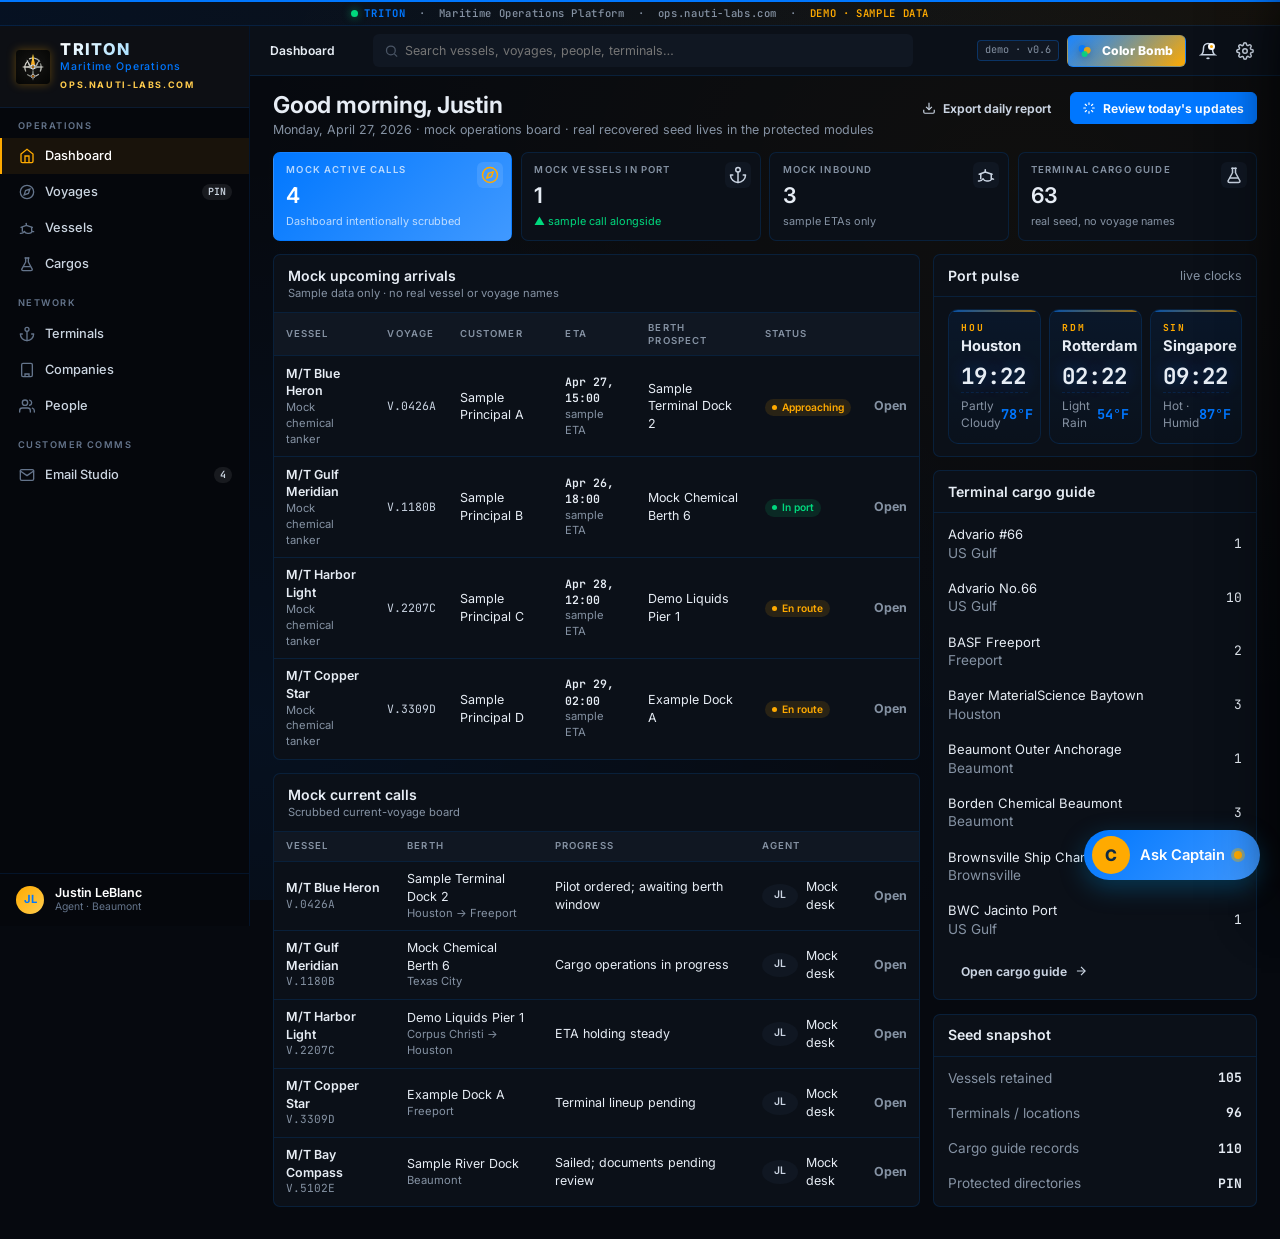
==== commit d8ca9766: "Add robots.txt, sitemap, and missing canonical tags Publish crawler files at the GitHub Pages root a" ====
--- a/index.html
+++ b/index.html
@@ -10,6 +10,7 @@
 <meta name="viewport" content="width=device-width, initial-scale=1.0">
 <title>Triton — Maritime Operations Platform</title>
 <meta name="description" content="Stop running the channel from a spreadsheet. Voyages, Statement of Facts, Captain AI, berth rotations — the maritime ops console for Houston Ship Channel agencies and operators.">
+<link rel="canonical" href="https://ops.nauti-labs.com/">
 
 <!-- Open Graph (link previews on Slack, iMessage, LinkedIn, Discord, etc.) -->
 <meta property="og:type" content="website">
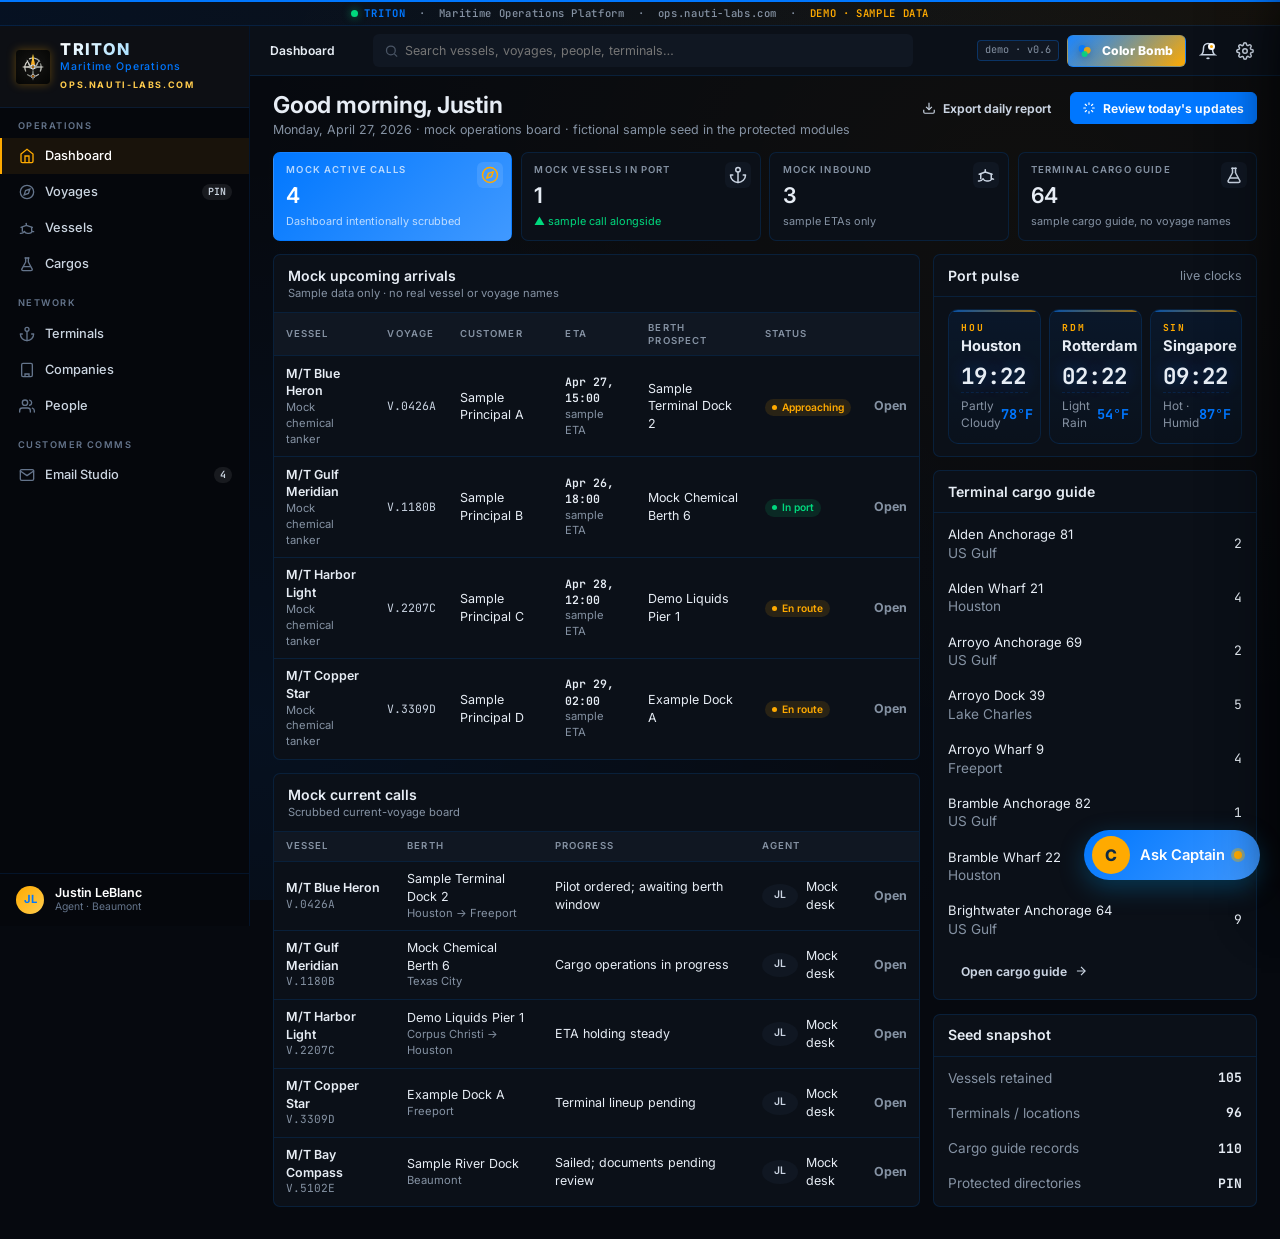
==== commit 222e2893: "Replace recovered seed identifiers with fictional data. The public console was still shipping the re" ====
--- a/index.html
+++ b/index.html
@@ -10,7 +10,6 @@
 <meta name="viewport" content="width=device-width, initial-scale=1.0">
 <title>Triton — Maritime Operations Platform</title>
 <meta name="description" content="Stop running the channel from a spreadsheet. Voyages, Statement of Facts, Captain AI, berth rotations — the maritime ops console for Houston Ship Channel agencies and operators.">
-<link rel="canonical" href="https://ops.nauti-labs.com/">
 
 <!-- Open Graph (link previews on Slack, iMessage, LinkedIn, Discord, etc.) -->
 <meta property="og:type" content="website">
@@ -3264,8 +3263,8 @@
   ];
 
 
-  // --- RECOVERED TRITON SEED: generated from local recovery pack ---
-  const RECOVERED_NAUTI_OPS_SEED = {"companies":[{"id":"co-texas-marine-agency","name":"Texas Marine Agency","type":"Agency","city":"Houston, TX","since":2026,"website":"","billing":"","notes":"Recovered local seed"},{"id":"co-stolt-nielsen","name":"Stolt-Nielsen","type":"Vessel Operator","city":"Norway","since":2026,"website":"","billing":"ops@stolt-nielsen.com","notes":"glaucus.db:companies"},{"id":"co-odfjell-se","name":"Odfjell SE","type":"Vessel Operator","city":"Norway","since":2026,"website":"","billing":"ops@odfjell.com","notes":"glaucus.db:companies"},{"id":"co-mol-chemical-tankers","name":"MOL Chemical Tankers","type":"Vessel Operator","city":"Japan","since":2026,"website":"","billing":"ops@molchemical.com","notes":"glaucus.db:companies"},{"id":"co-navig8-chemical-tankers","name":"Navig8 Chemical Tankers","type":"Vessel Operator","city":"Singapore","since":2026,"website":"","billing":"ops@navig8.com","notes":"glaucus.db:companies"},{"id":"co-maersk-tankers","name":"Maersk Tankers","type":"Vessel Operator","city":"Denmark","since":2026,"website":"","billing":"ops@maersktankers.com","notes":"glaucus.db:companies"},{"id":"co-team-tankers-international","name":"Team Tankers International","type":"Vessel Operator","city":"Bermuda","since":2026,"website":"","billing":"ops@teamtankers.com","notes":"glaucus.db:companies"},{"id":"co-basf-se","name":"BASF SE","type":"Charterer","city":"Germany","since":2026,"website":"","billing":"shipping@basf.com","notes":"glaucus.db:companies"},{"id":"co-dow-chemical","name":"Dow Chemical","type":"Charterer","city":"USA","since":2026,"website":"","billing":"shipping@dow.com","notes":"glaucus.db:companies"},{"id":"co-lyondellbasell","name":"LyondellBasell","type":"Charterer","city":"USA","since":2026,"website":"","billing":"shipping@lyb.com","notes":"glaucus.db:companies"},{"id":"co-westlake-chemical","name":"Westlake Chemical","type":"Charterer","city":"USA","since":2026,"website":"","billing":"shipping@westlake.com","notes":"glaucus.db:companies"},{"id":"co-itc-deer-park","name":"ITC Deer Park","type":"Terminal Operator","city":"USA","since":2026,"website":"","billing":"operations@itcdeerpark.com","notes":"glaucus.db:companies"},{"id":"co-vopak-usa","name":"Vopak USA","type":"Terminal Operator","city":"USA","since":2026,"website":"","billing":"houston@vopak.com","notes":"glaucus.db:companies"},{"id":"co-brownsville-ship-channel-anchorage","name":"Brownsville Ship Channel Anchorage","type":"Terminal Operator","city":"","since":2026,"website":"","billing":null,"notes":"glaucus.db:locations"},{"id":"co-international-bridge-terminal","name":"International Bridge Terminal","type":"Terminal Operator","city":"","since":2026,"website":"","billing":null,"notes":"glaucus.db:locations"},{"id":"co-corpus-christi-outer-anchorage","name":"Corpus Christi Outer Anchorage","type":"Terminal Operator","city":"","since":2026,"website":"","billing":null,"notes":"glaucus.db:locations"},{"id":"co-valero-corpus-christi-west","name":"Valero Corpus Christi West","type":"Terminal Operator","city":"","since":2026,"website":"","billing":null,"notes":"glaucus.db:locations"},{"id":"co-citgo-corpus-christi","name":"CITGO Corpus Christi","type":"Terminal Operator","city":"","since":2026,"website":"","billing":null,"notes":"glaucus.db:locations"},{"id":"co-flint-hills-resources-cc","name":"Flint Hills Resources CC","type":"Terminal Operator","city":"","since":2026,"website":"","billing":null,"notes":"glaucus.db:locations"},{"id":"co-kinder-morgan-corpus-christi","name":"Kinder Morgan Corpus Christi","type":"Terminal Operator","city":"","since":2026,"website":"","billing":null,"notes":"glaucus.db:locations"},{"id":"co-freeport-outer-anchorage","name":"Freeport Outer Anchorage","type":"Terminal Operator","city":"","since":2026,"website":"","billing":null,"notes":"glaucus.db:locations"},{"id":"co-dow-chemical-freeport","name":"Dow Chemical Freeport","type":"Terminal Operator","city":"","since":2026,"website":"","billing":null,"notes":"glaucus.db:locations"},{"id":"co-basf-freeport","name":"BASF Freeport","type":"Terminal Operator","city":"","since":2026,"website":"","billing":null,"notes":"glaucus.db:locations"},{"id":"co-oiltanking-freeport","name":"Oiltanking Freeport","type":"Terminal Operator","city":"","since":2026,"website":"","billing":null,"notes":"glaucus.db:locations"},{"id":"co-texas-city-outer-anchorage","name":"Texas City Outer Anchorage","type":"Terminal Operator","city":"","since":2026,"website":"","billing":null,"notes":"glaucus.db:locations"},{"id":"co-marathon-petroleum-texas-city","name":"Marathon Petroleum Texas City","type":"Terminal Operator","city":"","since":2026,"website":"","billing":null,"notes":"glaucus.db:locations"},{"id":"co-valero-texas-city","name":"Valero Texas City","type":"Terminal Operator","city":"","since":2026,"website":"","billing":null,"notes":"glaucus.db:locations"},{"id":"co-oiltanking-texas-city","name":"Oiltanking Texas City","type":"Terminal Operator","city":"","since":2026,"website":"","billing":null,"notes":"glaucus.db:locations"},{"id":"co-galveston-anchorage-area-f","name":"Galveston Anchorage Area F","type":"Terminal Operator","city":"","since":2026,"website":"","billing":null,"notes":"glaucus.db:locations"},{"id":"co-houston-outer-bar-anchorage","name":"Houston Outer Bar Anchorage","type":"Terminal Operator","city":"","since":2026,"website":"","billing":null,"notes":"glaucus.db:locations"},{"id":"co-vopak-deer-park","name":"Vopak Deer Park","type":"Terminal Operator","city":"","since":2026,"website":"","billing":null,"notes":"glaucus.db:locations"},{"id":"co-shell-deer-park","name":"Shell Deer Park","type":"Terminal Operator","city":"","since":2026,"website":"","billing":null,"notes":"glaucus.db:locations"},{"id":"co-lyondellbasell-houston","name":"LyondellBasell Houston","type":"Terminal Operator","city":"","since":2026,"website":"","billing":null,"notes":"glaucus.db:locations"},{"id":"co-kinder-morgan-galena-park","name":"Kinder Morgan Galena Park","type":"Terminal Operator","city":"","since":2026,"website":"","billing":null,"notes":"glaucus.db:locations"},{"id":"co-enterprise-houston","name":"Enterprise Houston","type":"Terminal Operator","city":"","since":2026,"website":"","billing":null,"notes":"glaucus.db:locations"},{"id":"co-oiltanking-houston","name":"Oiltanking Houston","type":"Terminal Operator","city":"","since":2026,"website":"","billing":null,"notes":"glaucus.db:locations"},{"id":"co-exxonmobil-baytown","name":"ExxonMobil Baytown","type":"Terminal Operator","city":"","since":2026,"website":"","billing":null,"notes":"glaucus.db:locations"},{"id":"co-ineos-battleground","name":"Ineos Battleground","type":"Terminal Operator","city":"","since":2026,"website":"","billing":null,"notes":"glaucus.db:locations"},{"id":"co-bayer-materialscience-baytown","name":"Bayer MaterialScience Baytown","type":"Terminal Operator","city":"","since":2026,"website":"","billing":null,"notes":"glaucus.db:locations"},{"id":"co-sabine-outer-anchorage-buoy","name":"Sabine Outer Anchorage / Buoy","type":"Terminal Operator","city":"","since":2026,"website":"","billing":null,"notes":"glaucus.db:locations"},{"id":"co-valero-port-arthur-refinery","name":"Valero Port Arthur Refinery","type":"Terminal Operator","city":"","since":2026,"website":"","billing":null,"notes":"glaucus.db:locations"},{"id":"co-motiva-port-arthur","name":"Motiva Port Arthur","type":"Terminal Operator","city":"","since":2026,"website":"","billing":null,"notes":"glaucus.db:locations"},{"id":"co-totalenergies-port-arthur","name":"TotalEnergies Port Arthur","type":"Terminal Operator","city":"","since":2026,"website":"","billing":null,"notes":"glaucus.db:locations"},{"id":"co-huntsman-port-neches","name":"Huntsman Port Neches","type":"Terminal Operator","city":"","since":2026,"website":"","billing":null,"notes":"glaucus.db:locations"},{"id":"co-borden-chemical-beaumont","name":"Borden Chemical Beaumont","type":"Terminal Operator","city":"","since":2026,"website":"","billing":null,"notes":"glaucus.db:locations"},{"id":"co-exxonmobil-beaumont","name":"ExxonMobil Beaumont","type":"Terminal Operator","city":"","since":2026,"website":"","billing":null,"notes":"glaucus.db:locations"},{"id":"co-gulf-chemical-metallurgical","name":"Gulf Chemical & Metallurgical","type":"Terminal Operator","city":"","since":2026,"website":"","billing":null,"notes":"glaucus.db:locations"},{"id":"co-beaumont-outer-anchorage","name":"Beaumont Outer Anchorage","type":"Terminal Operator","city":"","since":2026,"website":"","billing":null,"notes":"glaucus.db:locations"},{"id":"co-lake-charles-outer-anchorage","name":"Lake Charles Outer Anchorage","type":"Terminal Operator","city":"","since":2026,"website":"","billing":null,"notes":"glaucus.db:locations"},{"id":"co-imtt-lake-charles","name":"IMTT Lake Charles","type":"Terminal Operator","city":"","since":2026,"website":"","billing":null,"notes":"glaucus.db:locations"},{"id":"co-westlake-chemical-lake-charles","name":"Westlake Chemical Lake Charles","type":"Terminal Operator","city":"","since":2026,"website":"","billing":null,"notes":"glaucus.db:locations"},{"id":"co-sasol-lake-charles","name":"Sasol Lake Charles","type":"Terminal Operator","city":"","since":2026,"website":"","billing":null,"notes":"glaucus.db:locations"},{"id":"co-phillips-66-lake-charles","name":"Phillips 66 Lake Charles","type":"Terminal Operator","city":"","since":2026,"website":"","billing":null,"notes":"glaucus.db:locations"},{"id":"co-norstar-ship-mngmt","name":"Norstar Ship Mngmt","type":"Other","city":"","since":2026,"website":"","billing":null,"notes":"curated/local evidence"},{"id":"co-norstar-operations","name":"Norstar Operations","type":"Other","city":"","since":2026,"website":"","billing":null,"notes":"curated/local evidence"},{"id":"co-bwc-terminals","name":"BWC Terminals","type":"Terminal Operator","city":"","since":2026,"website":"","billing":null,"notes":"curated/local evidence"},{"id":"co-vopak","name":"Vopak","type":"Terminal Operator","city":"","since":2026,"website":"","billing":null,"notes":"curated/local evidence"},{"id":"co-advario","name":"Advario","type":"Terminal Operator","city":"","since":2026,"website":"","billing":null,"notes":"curated/local evidence"},{"id":"co-exxon","name":"Exxon","type":"Terminal Operator","city":"","since":2026,"website":"","billing":null,"notes":"curated/local evidence"},{"id":"co-exxonmobil","name":"ExxonMobil","type":"Terminal Operator","city":"","since":2026,"website":"","billing":null,"notes":"curated/local evidence"},{"id":"co-stolthaven","name":"Stolthaven","type":"Terminal Operator","city":"","since":2026,"website":"","billing":null,"notes":"curated/local evidence"},{"id":"co-lbc","name":"LBC","type":"Terminal Operator","city":"","since":2026,"website":"","billing":null,"notes":"curated/local evidence"},{"id":"co-lbc-tank-terminals","name":"LBC Tank Terminals","type":"Terminal Operator","city":"","since":2026,"website":"","billing":null,"notes":"curated/local evidence"},{"id":"co-marathon","name":"Marathon","type":"Terminal Operator","city":"","since":2026,"website":"","billing":null,"notes":"curated/local evidence"},{"id":"co-marathon-gbr","name":"Marathon GBR","type":"Terminal Operator","city":"","since":2026,"website":"","billing":null,"notes":"curated/local evidence"},{"id":"co-enterprise","name":"Enterprise","type":"Terminal Operator","city":"","since":2026,"website":"","billing":null,"notes":"curated/local evidence"},{"id":"co-enterprise-products","name":"Enterprise Products","type":"Terminal Operator","city":"","since":2026,"website":"","billing":null,"notes":"curated/local evidence"},{"id":"co-valero","name":"Valero","type":"Terminal Operator","city":"","since":2026,"website":"","billing":null,"notes":"curated/local evidence"},{"id":"co-oxbow-energy-solutions","name":"Oxbow Energy Solutions","type":"Other","city":"","since":2026,"website":"","billing":null,"notes":"curated/local evidence"},{"id":"co-ineos","name":"Ineos","type":"Other","city":"","since":2026,"website":"","billing":null,"notes":"curated/local evidence"},{"id":"co-port-of-texas-city","name":"Port of Texas City","type":"Other","city":"","since":2026,"website":"","billing":null,"notes":"curated/local evidence"},{"id":"co-kinder-morgan","name":"Kinder Morgan","type":"Other","city":"","since":2026,"website":"","billing":null,"notes":"curated/local evidence"},{"id":"co-chevron","name":"Chevron","type":"Other","city":"","since":2026,"website":"","billing":null,"notes":"curated/local evidence"},{"id":"co-occidental-chemical-export-sales-llc","name":"Occidental Chemical Export Sales LLC","type":"Other","city":"","since":2026,"website":"","billing":null,"notes":"curated/local evidence"},{"id":"co-tdc","name":"TDC","type":"Other","city":"","since":2026,"website":"","billing":null,"notes":"curated/local evidence"},{"id":"co-cosan","name":"Cosan","type":"Other","city":"","since":2026,"website":"","billing":null,"notes":"curated/local evidence"},{"id":"co-ipiranga","name":"Ipiranga","type":"Other","city":"","since":2026,"website":"","billing":null,"notes":"curated/local evidence"},{"id":"co-nexbase","name":"Nexbase","type":"Other","city":"","since":2026,"website":"","billing":null,"notes":"curated/local evidence"},{"id":"co-fairwater-commercial-management","name":"Fairwater Commercial Management","type":"Other","city":"","since":2026,"website":"","billing":null,"notes":"curated/local evidence"},{"id":"co-sokana-shipping-trading-ltd","name":"Sokana Shipping & Trading Ltd","type":"Other","city":"","since":2026,"website":"","billing":null,"notes":"curated/local evidence"},{"id":"co-sgs","name":"SGS","type":"Other","city":"","since":2026,"website":"","billing":null,"notes":"curated/local evidence"},{"id":"co-uni-tankers","name":"Uni-Tankers","type":"Charterer","city":"","since":2026,"website":"","billing":null,"notes":"/Users/justinleblanc/Desktop/Glaucus/maritime-operations/documents/cbp-forms/PETS_Portfolio_Summary_v11.xlsx"},{"id":"co-ultratank-shipping-s-a","name":"Ultratank Shipping S.A.","type":"Charterer","city":"","since":2026,"website":"","billing":null,"notes":"/Users/justinleblanc/Desktop/Glaucus/maritime-operations/documents/cbp-forms/PETS_Portfolio_Summary_v11.xlsx"},{"id":"co-mol-americas-ops","name":"MOL Americas Ops","type":"Charterer","city":"","since":2026,"website":"","billing":null,"notes":"/Users/justinleblanc/Desktop/Glaucus/maritime-operations/documents/cbp-forms/PETS_Portfolio_Summary_v11.xlsx"},{"id":"co-hafnia-pools-pte-ltd","name":"Hafnia Pools Pte Ltd","type":"Charterer","city":"","since":2026,"website":"","billing":null,"notes":"/Users/justinleblanc/Desktop/Glaucus/maritime-operations/documents/cbp-forms/PETS_Portfolio_Summary_v11.xlsx"},{"id":"co-scot-tankers","name":"Scot Tankers","type":"Charterer","city":"","since":2026,"website":"","billing":null,"notes":"/Users/justinleblanc/Desktop/Glaucus/maritime-operations/documents/cbp-forms/PETS_Portfolio_Summary_v11.xlsx"},{"id":"co-tmm-tankers","name":"TMM – Tankers","type":"Charterer","city":"","since":2026,"website":"","billing":null,"notes":"/Users/justinleblanc/Desktop/Glaucus/maritime-operations/documents/cbp-forms/PETS_Portfolio_Summary_v11.xlsx"},{"id":"co-navig8-chemicals","name":"Navig8 Chemicals","type":"Charterer","city":"","since":2026,"website":"","billing":null,"notes":"/Users/justinleblanc/Desktop/Glaucus/maritime-operations/documents/cbp-forms/PETS_Portfolio_Summary_v11.xlsx"},{"id":"co-sc-shipping","name":"SC Shipping","type":"Charterer","city":"","since":2026,"website":"","billing":null,"notes":"/Users/justinleblanc/Desktop/Glaucus/maritime-operations/documents/cbp-forms/PETS_Portfolio_Summary_v11.xlsx"},{"id":"co-womar-chemicals","name":"Womar Chemicals","type":"Charterer","city":"","since":2026,"website":"","billing":null,"notes":"/Users/justinleblanc/Desktop/Glaucus/maritime-operations/documents/cbp-forms/PETS_Portfolio_Summary_v11.xlsx"},{"id":"co-mtm-ship-management","name":"MTM Ship Management","type":"Charterer","city":"","since":2026,"website":"","billing":null,"notes":"/Users/justinleblanc/Desktop/Glaucus/maritime-operations/documents/cbp-forms/PETS_Portfolio_Summary_v11.xlsx"},{"id":"co-stolt-tankers-houston","name":"Stolt Tankers - Houston","type":"Charterer","city":"","since":2026,"website":"","billing":null,"notes":"/Users/justinleblanc/Desktop/Glaucus/maritime-operations/documents/cbp-forms/PETS_Portfolio_Summary_v11.xlsx"},{"id":"co-chemship","name":"Chemship","type":"Charterer","city":"","since":2026,"website":"","billing":null,"notes":"/Users/justinleblanc/Desktop/Glaucus/maritime-operations/documents/cbp-forms/PETS_Portfolio_Summary_v11.xlsx"},{"id":"co-peregrine-tankers","name":"Peregrine Tankers","type":"Charterer","city":"","since":2026,"website":"","billing":null,"notes":"/Users/justinleblanc/Desktop/Glaucus/maritime-operations/documents/cbp-forms/PETS_Portfolio_Summary_v11.xlsx"},{"id":"co-serromah-shipping-b-v","name":"Serromah Shipping B.V.","type":"Vessel Operator","city":"","since":2026,"website":"","billing":null,"notes":"maritime-ops/backups/documents_backup_20260401_193718/port-logs/Daphne_V.54_Oriental_Daphne_V.54_-_Final_Port_Log_Houston_Texas_Texas_City_Texas_.eml"},{"id":"co-navig8-chemicals-appointment-nsg-251528-1-","name":"Navig8 Chemicals Appointment # NSG-251528-1 (PC); NSG-251529-1 (LC); NSG-251530-1 (CC) Billing Reference 10402 Rotation Berth Status Berthed Shifting","type":"Vessel Operator","city":"","since":2026,"website":"","billing":null,"notes":"maritime-ops/backups/documents_backup_20260401_193718/port-logs/Navig8_Gratitude_v._47_Final_Port_Log_Galveston_Texas_Lake_Charles_Louisiana_Corpus_Christi_Texas_Point_Comfort_Texas.eml"},{"id":"co-mol-north-america-ops","name":"MOL North America Ops","type":"Vessel Operator","city":"","since":2026,"website":"","billing":null,"notes":"maritime-ops/backups/documents_backup_20260401_193718/port-logs/Valor_V.2502_FW-_Fairchem_Valor_V.2502_-_Final_Port_Log_Galveston_Texas_Point_Comfort_Texas_.eml"},{"id":"co-itc","name":"ITC","type":"Terminal Operator","city":"Houston","since":2026,"website":"","billing":"","notes":"glaucus.db:locations"},{"id":"co-bwc","name":"BWC","type":"Terminal Operator","city":"","since":2026,"website":"","billing":"","notes":"/Users/justinleblanc/Desktop/Glaucus/maritime-operations/documents/cbp-forms/PETS_Portfolio_Summary_v11.xlsx"},{"id":"co-texas-international-terminal","name":"Texas International Terminal","type":"Terminal Operator","city":"","since":2026,"website":"","billing":"","notes":"maritime-ops/backups/documents_backup_20260401_193718/port-logs/Ace_V.2510_Nordic_Ace_V.2510_Final_Port_Log_Houston_Texas_Galveston_Texas_.eml"},{"id":"co-terminal-port-authority","name":"Terminal / Port Authority","type":"Terminal Operator","city":"","since":2026,"website":"","billing":"","notes":"Recovered local seed"},{"id":"co-recovered-vessel-operators","name":"Recovered Vessel Operators","type":"Vessel Operator","city":"","since":2026,"website":"","billing":"","notes":"Recovered local seed"}],"people":[{"id":"p-john-rene-daigre","name":"John Rene Daigre","role":"agent","companyId":"co-texas-marine-agency","email":"","phone":"","initials":"JR"},{"id":"p-robert-medina","name":"Robert Medina","role":"agent","companyId":"co-texas-marine-agency","email":"","phone":"","initials":"RM"},{"id":"p-justin-leblanc","name":"Justin LeBlanc","role":"agent","companyId":"co-texas-marine-agency","email":"","phone":"","initials":"JL"},{"id":"p-lee-antonio-castillo","name":"Lee Antonio Castillo","role":"agent","companyId":"co-texas-marine-agency","email":"","phone":"","initials":"LA"},{"id":"p-rory-smith","name":"Rory Smith","role":"agent","companyId":"co-texas-marine-agency","email":"","phone":"","initials":"RS"},{"id":"p-baldemar-mendiola-jr","name":"Baldemar Mendiola Jr.","role":"agent","companyId":"co-texas-marine-agency","email":"","phone":"","initials":"BM"},{"id":"p-kevin-jensen","name":"Kevin Jensen","role":"agent","companyId":"co-texas-marine-agency","email":"","phone":"","initials":"KJ"},{"id":"p-steven-bermudez","name":"Steven Bermudez","role":"agent","companyId":"co-texas-marine-agency","email":"","phone":"","initials":"SB"},{"id":"p-nicholas-seidel","name":"Nicholas Seidel","role":"agent","companyId":"co-texas-marine-agency","email":"","phone":"","initials":"NS"},{"id":"p-trevor-morris","name":"Trevor Morris","role":"agent","companyId":"co-texas-marine-agency","email":"","phone":"","initials":"TM"},{"id":"p-daniel-gould","name":"Daniel Gould","role":"agent","companyId":"co-texas-marine-agency","email":"","phone":"","initials":"DG"},{"id":"p-andrew-j-guerrero","name":"Andrew J Guerrero","role":"agent","companyId":"co-texas-marine-agency","email":"","phone":"","initials":"AJ"},{"id":"p-luis-lopez-reyes","name":"Luis Lopez-Reyes","role":"agent","companyId":"co-texas-marine-agency","email":"","phone":"","initials":"LL"},{"id":"p-luke-reed","name":"Luke Reed","role":"agent","companyId":"co-texas-marine-agency","email":"","phone":"","initials":"LR"},{"id":"p-caleb-withers","name":"Caleb Withers","role":"agent","companyId":"co-texas-marine-agency","email":"","phone":"","initials":"CW"},{"id":"p-edwin-lopez","name":"Edwin Lopez","role":"agent","companyId":"co-texas-marine-agency","email":"","phone":"","initials":"EL"},{"id":"p-charlie-schumann","name":"Charlie Schumann","role":"surveyor","companyId":"co-sgs","email":"charlie.schumann@sgs.com","phone":"832-622-8437","initials":"CS"},{"id":"p-ky-taylor","name":"Ky Taylor","role":"surveyor","companyId":"co-sgs","email":"ky.taylor@sgs.com","phone":"346-605-4110","initials":"KT"},{"id":"p-marcus-amah","name":"Marcus Amah","role":"surveyor","companyId":"co-sgs","email":"marcus.amah@sgs.com","phone":"346-281-6545","initials":"MA"},{"id":"p-blaiz-spears","name":"Blaiz Spears","role":"surveyor","companyId":"co-sgs","email":"blaiz.spears@sgs.com","phone":"832-964-8432","initials":"BS"}],"terminals":[{"id":"t-brownsville-ship-channel-anchorage","name":"Brownsville Ship Channel Anchorage","companyId":"co-brownsville-ship-channel-anchorage","city":"Brownsville, TX","berths":[{"name":"BRO Anchorage","loa":"—","draft":"—","products":["Awaiting berth"]}],"contactId":null,"notes":"glaucus.db:locations"},{"id":"t-international-bridge-terminal","name":"International Bridge Terminal","companyId":"co-international-bridge-terminal","city":"Brownsville, TX","berths":[{"name":"IBT Brownsville","loa":"—","draft":10.4,"products":[]}],"contactId":null,"notes":"glaucus.db:locations"},{"id":"t-corpus-christi-outer-anchorage","name":"Corpus Christi Outer Anchorage","companyId":"co-corpus-christi-outer-anchorage","city":"Corpus Christi, TX","berths":[{"name":"CC Anchorage","loa":"—","draft":"—","products":["Awaiting berth"]}],"contactId":null,"notes":"glaucus.db:locations"},{"id":"t-valero-corpus-christi-west","name":"Valero Corpus Christi West","companyId":"co-valero-corpus-christi-west","city":"Corpus Christi, TX","berths":[{"name":"Valero CC West","loa":"—","draft":12.5,"products":["Crude","Fuel Oil","Gasoline","Distillates"]}],"contactId":null,"notes":"glaucus.db:locations"},{"id":"t-citgo-corpus-christi","name":"CITGO Corpus Christi","companyId":"co-citgo-corpus-christi","city":"Corpus Christi, TX","berths":[{"name":"CITGO CC","loa":"—","draft":12.2,"products":[]}],"contactId":null,"notes":"glaucus.db:locations"},{"id":"t-flint-hills-resources-cc","name":"Flint Hills Resources CC","companyId":"co-flint-hills-resources-cc","city":"Corpus Christi, TX","berths":[{"name":"Flint Hills CC","loa":"—","draft":11.0,"products":["Gasoline","Distillates","Chemicals"]}],"contactId":null,"notes":"glaucus.db:locations"},{"id":"t-kinder-morgan-corpus-christi","name":"Kinder Morgan Corpus Christi","companyId":"co-kinder-morgan-corpus-christi","city":"Corpus Christi, TX","berths":[{"name":"KM Corpus Christi","loa":"—","draft":12.0,"products":["Refined Products","Chemicals"]}],"contactId":null,"notes":"glaucus.db:locations"},{"id":"t-freeport-outer-anchorage","name":"Freeport Outer Anchorage","companyId":"co-freeport-outer-anchorage","city":"Freeport, TX","berths":[{"name":"Freeport Anchorage","loa":"—","draft":"—","products":["Awaiting berth"]}],"contactId":null,"notes":"glaucus.db:locations"},{"id":"t-dow-chemical-freeport","name":"Dow Chemical Freeport","companyId":"co-dow-chemical-freeport","city":"Freeport, TX","berths":[{"name":"Dow Freeport","loa":"—","draft":12.5,"products":["Chemicals","Ethylene","Propylene","Glycols"]}],"contactId":null,"notes":"glaucus.db:locations"},{"id":"t-basf-freeport","name":"BASF Freeport","companyId":"co-basf-freeport","city":"Freeport, TX","berths":[{"name":"BASF Freeport","loa":"—","draft":11.0,"products":["Chemicals","Intermediates"]}],"contactId":null,"notes":"glaucus.db:locations"},{"id":"t-oiltanking-freeport","name":"Oiltanking Freeport","companyId":"co-oiltanking-freeport","city":"Freeport, TX","berths":[{"name":"Oiltanking Freeport","loa":"—","draft":12.2,"products":["Chemicals","Refined Products"]}],"contactId":null,"notes":"glaucus.db:locations"},{"id":"t-texas-city-outer-anchorage","name":"Texas City Outer Anchorage","companyId":"co-texas-city-outer-anchorage","city":"Texas City, TX","berths":[{"name":"TX City Anchorage","loa":"—","draft":"—","products":["Awaiting berth"]}],"contactId":null,"notes":"glaucus.db:locations"},{"id":"t-marathon-petroleum-texas-city","name":"Marathon Petroleum Texas City","companyId":"co-marathon-petroleum-texas-city","city":"Texas City, TX","berths":[{"name":"Marathon TX City","loa":"—","draft":12.8,"products":["Crude","Refined Products"]}],"contactId":null,"notes":"glaucus.db:locations"},{"id":"t-valero-texas-city","name":"Valero Texas City","companyId":"co-valero-texas-city","city":"Texas City, TX","berths":[{"name":"Valero TX City","loa":"—","draft":12.5,"products":["Crude","Gasoline","Distillates"]}],"contactId":null,"notes":"glaucus.db:locations"},{"id":"t-oiltanking-texas-city","name":"Oiltanking Texas City","companyId":"co-oiltanking-texas-city","city":"Texas City, TX","berths":[{"name":"Oiltanking TX City","loa":"—","draft":11.5,"products":["Chemicals","Refined Products"]}],"contactId":null,"notes":"glaucus.db:locations"},{"id":"t-galveston-anchorage-area-f","name":"Galveston Anchorage Area F","companyId":"co-galveston-anchorage-area-f","city":"Galveston, TX","berths":[{"name":"Galveston Anchorage","loa":"—","draft":"—","products":["Awaiting berth"]}],"contactId":null,"notes":"glaucus.db:locations"},{"id":"t-houston-outer-bar-anchorage","name":"Houston Outer Bar Anchorage","companyId":"co-houston-outer-bar-anchorage","city":"Houston, TX","berths":[{"name":"Houston Bar Anchorage","loa":"—","draft":"—","products":["Awaiting berth"]}],"contactId":null,"notes":"glaucus.db:locations"},{"id":"t-itc-deer-park","name":"ITC Deer Park","companyId":"co-itc-deer-park","city":"Houston, TX","berths":[{"name":"ITC Deer Park","loa":"—","draft":12.5,"products":["Chemicals","Methanol","Benzene","Toluene","Xylene","Styrene","Glycols"]}],"contactId":null,"notes":"glaucus.db:locations"},{"id":"t-vopak-deer-park","name":"Vopak Deer Park","companyId":"co-vopak-deer-park","city":"Houston, TX","berths":[{"name":"Vopak Deer Park","loa":"—","draft":12.8,"products":["Chemicals","Refined Products","Vegetable Oils"]}],"contactId":null,"notes":"glaucus.db:locations"},{"id":"t-shell-deer-park","name":"Shell Deer Park","companyId":"co-shell-deer-park","city":"Houston, TX","berths":[{"name":"Shell Deer Park","loa":"—","draft":13.0,"products":["Chemicals","Crude","Refined Products"]}],"contactId":null,"notes":"glaucus.db:locations"},{"id":"t-lyondellbasell-houston","name":"LyondellBasell Houston","companyId":"co-lyondellbasell-houston","city":"Houston, TX","berths":[{"name":"LYB Houston","loa":"—","draft":11.5,"products":["Chemicals","Propylene Oxide","Styrene","PO"]}],"contactId":null,"notes":"glaucus.db:locations"},{"id":"t-kinder-morgan-galena-park","name":"Kinder Morgan Galena Park","companyId":"co-kinder-morgan-galena-park","city":"Houston, TX","berths":[{"name":"KM Galena Park","loa":"—","draft":12.0,"products":["Chemicals","Refined Products","Ethanol"]}],"contactId":null,"notes":"glaucus.db:locations"},{"id":"t-enterprise-houston","name":"Enterprise Houston","companyId":"co-enterprise-houston","city":"Houston, TX","berths":[{"name":"Enterprise Houston","loa":"—","draft":12.5,"products":["NGLs","Propane","Butane","Refined Products"]}],"contactId":null,"notes":"glaucus.db:locations"},{"id":"t-oiltanking-houston","name":"Oiltanking Houston","companyId":"co-oiltanking-houston","city":"Houston, TX","berths":[{"name":"Oiltanking Houston","loa":"—","draft":12.2,"products":["Chemicals","Refined Products","Crude"]}],"contactId":null,"notes":"glaucus.db:locations"},{"id":"t-exxonmobil-baytown","name":"ExxonMobil Baytown","companyId":"co-exxonmobil-baytown","city":"Houston, TX","berths":[{"name":"ExxonMobil Baytown","loa":"—","draft":14.0,"products":["Crude","Refined Products","Chemicals"]}],"contactId":null,"notes":"glaucus.db:locations"},{"id":"t-ineos-battleground","name":"Ineos Battleground","companyId":"co-ineos-battleground","city":"Houston, TX","berths":[{"name":"Ineos Battleground","loa":"—","draft":12.0,"products":["Chemicals","Olefins"]}],"contactId":null,"notes":"glaucus.db:locations"},{"id":"t-bayer-materialscience-baytown","name":"Bayer MaterialScience Baytown","companyId":"co-bayer-materialscience-baytown","city":"Houston, TX","berths":[{"name":"Bayer Baytown","loa":"—","draft":11.0,"products":["Chemicals","MDI","TDI"]}],"contactId":null,"notes":"glaucus.db:locations"},{"id":"t-sabine-outer-anchorage-buoy","name":"Sabine Outer Anchorage / Buoy","companyId":"co-sabine-outer-anchorage-buoy","city":"Port Arthur, TX","berths":[{"name":"Sabine Buoy","loa":"—","draft":"—","products":[]}],"contactId":null,"notes":"glaucus.db:locations"},{"id":"t-valero-port-arthur-refinery","name":"Valero Port Arthur Refinery","companyId":"co-valero-port-arthur-refinery","city":"Port Arthur, TX","berths":[{"name":"Valero Port Arthur","loa":"—","draft":13.5,"products":["Crude","Refined Products","Fuel Oil"]}],"contactId":null,"notes":"glaucus.db:locations"},{"id":"t-motiva-port-arthur","name":"Motiva Port Arthur","companyId":"co-motiva-port-arthur","city":"Port Arthur, TX","berths":[{"name":"Motiva Port Arthur","loa":"—","draft":14.0,"products":["Crude","Refined Products"]}],"contactId":null,"notes":"glaucus.db:locations"},{"id":"t-totalenergies-port-arthur","name":"TotalEnergies Port Arthur","companyId":"co-totalenergies-port-arthur","city":"Port Arthur, TX","berths":[{"name":"Total Port Arthur","loa":"—","draft":13.0,"products":["Crude","Refined Products","Chemicals"]}],"contactId":null,"notes":"glaucus.db:locations"},{"id":"t-huntsman-port-neches","name":"Huntsman Port Neches","companyId":"co-huntsman-port-neches","city":"Port Arthur, TX","berths":[{"name":"Huntsman Port Neches","loa":"—","draft":11.5,"products":["Chemicals","MDI","Amines","Aniline"]}],"contactId":null,"notes":"glaucus.db:locations"},{"id":"t-borden-chemical-beaumont","name":"Borden Chemical Beaumont","companyId":"co-borden-chemical-beaumont","city":"Beaumont, TX","berths":[{"name":"Borden Beaumont","loa":"—","draft":11.0,"products":["Chemicals","Formaldehyde","Resins"]}],"contactId":null,"notes":"glaucus.db:locations"},{"id":"t-exxonmobil-beaumont","name":"ExxonMobil Beaumont","companyId":"co-exxonmobil-beaumont","city":"Beaumont, TX","berths":[{"name":"ExxonMobil Beaumont","loa":"—","draft":13.5,"products":["Crude","Refined Products","Chemicals"]}],"contactId":null,"notes":"glaucus.db:locations"},{"id":"t-gulf-chemical-metallurgical","name":"Gulf Chemical & Metallurgical","companyId":"co-gulf-chemical-metallurgical","city":"Beaumont, TX","berths":[{"name":"Gulf Chem Beaumont","loa":"—","draft":10.5,"products":["Chemicals","Spent Catalyst"]}],"contactId":null,"notes":"glaucus.db:locations"},{"id":"t-beaumont-outer-anchorage","name":"Beaumont Outer Anchorage","companyId":"co-beaumont-outer-anchorage","city":"Beaumont, TX","berths":[{"name":"Beaumont Anchorage","loa":"—","draft":"—","products":["Awaiting berth"]}],"contactId":null,"notes":"glaucus.db:locations"},{"id":"t-lake-charles-outer-anchorage","name":"Lake Charles Outer Anchorage","companyId":"co-lake-charles-outer-anchorage","city":"Lake Charles","berths":[{"name":"Lake Charles Anchorage","loa":"—","draft":"—","products":["Awaiting berth"]}],"contactId":null,"notes":"glaucus.db:locations"},{"id":"t-imtt-lake-charles","name":"IMTT Lake Charles","companyId":"co-imtt-lake-charles","city":"Lake Charles","berths":[{"name":"IMTT Lake Charles","loa":"—","draft":12.5,"products":["Chemicals","Refined Products","Vegetable Oils"]}],"contactId":null,"notes":"glaucus.db:locations"},{"id":"t-westlake-chemical-lake-charles","name":"Westlake Chemical Lake Charles","companyId":"co-westlake-chemical-lake-charles","city":"Lake Charles","berths":[{"name":"Westlake Lake Charles","loa":"—","draft":11.5,"products":["Chemicals","PVC","Caustic Soda","EDC","VCM"]}],"contactId":null,"notes":"glaucus.db:locations"},{"id":"t-sasol-lake-charles","name":"Sasol Lake Charles","companyId":"co-sasol-lake-charles","city":"Lake Charles","berths":[{"name":"Sasol Lake Charles","loa":"—","draft":12.0,"products":["Chemicals","Alcohols","Waxes"]}],"contactId":null,"notes":"glaucus.db:locations"},{"id":"t-phillips-66-lake-charles","name":"Phillips 66 Lake Charles","companyId":"co-phillips-66-lake-charles","city":"Lake Charles","berths":[{"name":"P66 Lake Charles","loa":"—","draft":13.0,"products":["Crude","Refined Products"]}],"contactId":null,"notes":"glaucus.db:locations"},{"id":"t-vopak-2","name":"Vopak #2","companyId":"co-vopak","city":"US Gulf","berths":[{"name":"Vopak #2","loa":"—","draft":"—","products":[]}],"contactId":null,"notes":"/Users/justinleblanc/Desktop/Glaucus/maritime-operations/documents/cbp-forms/PETS_Portfolio_Summary_v11.xlsx"},{"id":"t-bwc-manchester-3","name":"BWC Manchester #3","companyId":"co-bwc","city":"US Gulf","berths":[{"name":"BWC Manchester #3","loa":"—","draft":"—","products":[]}],"contactId":null,"notes":"/Users/justinleblanc/Desktop/Glaucus/maritime-operations/documents/cbp-forms/PETS_Portfolio_Summary_v11.xlsx"},{"id":"t-advario-67","name":"Advario #67","companyId":"co-advario","city":"US Gulf","berths":[{"name":"Advario #67","loa":"—","draft":"—","products":[]}],"contactId":null,"notes":"/Users/justinleblanc/Desktop/Glaucus/maritime-operations/documents/cbp-forms/PETS_Portfolio_Summary_v11.xlsx"},{"id":"t-exxon-1","name":"Exxon #1","companyId":"co-exxon","city":"US Gulf","berths":[{"name":"Exxon #1","loa":"—","draft":"—","products":[]}],"contactId":null,"notes":"/Users/justinleblanc/Desktop/Glaucus/maritime-operations/documents/cbp-forms/PETS_Portfolio_Summary_v11.xlsx"},{"id":"t-itc-8","name":"ITC #8","companyId":"co-itc","city":"US Gulf","berths":[{"name":"ITC #8","loa":"—","draft":"—","products":[]}],"contactId":null,"notes":"/Users/justinleblanc/Desktop/Glaucus/maritime-operations/documents/cbp-forms/PETS_Portfolio_Summary_v11.xlsx"},{"id":"t-itc-2","name":"ITC #2","companyId":"co-itc","city":"US Gulf","berths":[{"name":"ITC #2","loa":"—","draft":"—","products":[]}],"contactId":null,"notes":"/Users/justinleblanc/Desktop/Glaucus/maritime-operations/documents/cbp-forms/PETS_Portfolio_Summary_v11.xlsx"},{"id":"t-bwc-magnolia","name":"BWC Magnolia","companyId":"co-bwc","city":"US Gulf","berths":[{"name":"BWC Magnolia","loa":"—","draft":"—","products":["SN150","SN 560","Brightstock","Benzenes","S Neutral Oil 100R","S Neutral Oil 220R","S Neutral Oil 600R","815 Spray Oil 80"]}],"contactId":null,"notes":"/Users/justinleblanc/Desktop/Glaucus/maritime-operations/documents/cbp-forms/PETS_Portfolio_Summary_v11.xlsx"},{"id":"t-bwc-jacintoport","name":"BWC Jacintoport","companyId":"co-bwc","city":"US Gulf","berths":[{"name":"BWC Jacintoport","loa":"—","draft":"—","products":["Pinnacle Oil","VP700","225N Lube Oils","Cosan"]}],"contactId":null,"notes":"/Users/justinleblanc/Desktop/Glaucus/maritime-operations/documents/cbp-forms/PETS_Portfolio_Summary_v11.xlsx"},{"id":"t-stolthaven","name":"Stolthaven","companyId":"co-stolthaven","city":"US Gulf","berths":[{"name":"Stolthaven","loa":"—","draft":"—","products":[]}],"contactId":null,"notes":"/Users/justinleblanc/Desktop/Glaucus/maritime-operations/documents/cbp-forms/PETS_Portfolio_Summary_v11.xlsx"},{"id":"t-advario-texas-city","name":"Advario Texas City","companyId":"co-advario","city":"US Gulf","berths":[{"name":"Advario Texas City","loa":"—","draft":"—","products":[]}],"contactId":null,"notes":"/Users/justinleblanc/Desktop/Glaucus/maritime-operations/documents/cbp-forms/PETS_Portfolio_Summary_v11.xlsx"},{"id":"t-houston","name":"Houston","companyId":"co-terminal-port-authority","city":"US Gulf","berths":[{"name":"Houston","loa":"—","draft":"—","products":[]}],"contactId":null,"notes":"/Users/justinleblanc/Desktop/Glaucus/maritime-operations/documents/cbp-forms/PETS_Portfolio_Summary_v11.xlsx"},{"id":"t-texas-city","name":"Texas City","companyId":"co-terminal-port-authority","city":"US Gulf","berths":[{"name":"Texas City","loa":"—","draft":"—","products":[]}],"contactId":null,"notes":"/Users/justinleblanc/Desktop/Glaucus/maritime-operations/documents/cbp-forms/PETS_Portfolio_Summary_v11.xlsx"},{"id":"t-advario-66","name":"Advario 66","companyId":"co-advario","city":"US Gulf","berths":[{"name":"Advario 66","loa":"—","draft":"—","products":[]}],"contactId":null,"notes":"/Users/justinleblanc/Desktop/Glaucus/maritime-operations/documents/cbp-forms/ANG_-_V.2512_LOP_Advario_66.pdf"},{"id":"t-bwc-jacinto","name":"BWC Jacinto","companyId":"co-bwc","city":"US Gulf","berths":[{"name":"BWC Jacinto","loa":"—","draft":"—","products":[]}],"contactId":null,"notes":"/Users/justinleblanc/Desktop/Glaucus/maritime-operations/documents/cbp-forms/CHT_COL_V-2505_For_BWC_Jacinto.pdf"},{"id":"t-vopak-deer-park-2","name":"Vopak Deer Park","companyId":"co-vopak-deer-park","city":"US Gulf","berths":[{"name":"Vopak Deer Park","loa":"—","draft":"—","products":[]}],"contactId":null,"notes":"/Users/justinleblanc/Desktop/Glaucus/maritime-operations/documents/cbp-forms/CHT_COL_V-2505_For_Vopak_Deer_Park_v03.pdf"},{"id":"t-exxon-baytown","name":"Exxon Baytown","companyId":"co-exxon","city":"US Gulf","berths":[{"name":"Exxon Baytown","loa":"—","draft":"—","products":[]}],"contactId":null,"notes":"/Users/justinleblanc/Desktop/Glaucus/maritime-operations/documents/cbp-forms/CHT_COL_V-2505_For_Exxon_Baytown_v05.pdf"},{"id":"t-port-of-texas-city","name":"Port of Texas City","companyId":"co-port-of-texas-city","city":"US Gulf","berths":[{"name":"Port of Texas City","loa":"—","draft":"—","products":[]}],"contactId":null,"notes":"/Users/justinleblanc/Desktop/Glaucus/maritime-operations/documents/cbp-forms/Copy_of_Port_of_Texas_City_-_Master_Gate_List_v11.xlsx"},{"id":"t-itc-dp-1","name":"ITC DP 1","companyId":"co-itc","city":"US Gulf","berths":[{"name":"ITC DP 1","loa":"—","draft":"—","products":[]}],"contactId":null,"notes":"/Users/justinleblanc/Desktop/Glaucus/maritime-operations/documents/cbp-forms/Noc_ITC_DP_1_Houston_LOP_Delay_loading_49__v01.pdf"},{"id":"t-itc-deer-park-2","name":"ITC Deer Park","companyId":"co-itc-deer-park","city":"US Gulf","berths":[{"name":"ITC Deer Park","loa":"—","draft":"—","products":[]}],"contactId":null,"notes":"/Users/justinleblanc/Desktop/Glaucus/maritime-operations/documents/cbp-forms/Oriental_Daphne_ITC_Deer_Park_BA_EA_v04.docx"},{"id":"t-lbc-3","name":"LBC #3","companyId":"co-lbc","city":"US Gulf","berths":[{"name":"LBC #3","loa":"—","draft":"—","products":[]}],"contactId":null,"notes":"/Users/justinleblanc/Desktop/Glaucus/maritime-operations/documents/cbp-forms/Ginga_Grutto_LBC_Gate_List_-_Ginga_Grutto__v03.docx"},{"id":"t-lbc-2","name":"LBC #2","companyId":"co-lbc","city":"US Gulf","berths":[{"name":"LBC #2","loa":"—","draft":"—","products":["Styrene Monomer","Nexbase 3043","Isopar H BHT 600 MT","VAM"]}],"contactId":null,"notes":"/Users/justinleblanc/Desktop/Glaucus/maritime-operations/documents/cbp-forms/Ginga_Grutto_LBC_Gate_List_-_Ginga_Grutto__v02.docx"},{"id":"t-city-dock-5","name":"City Dock #5","companyId":"co-terminal-port-authority","city":"US Gulf","berths":[{"name":"City Dock #5","loa":"—","draft":"—","products":["Sodium Hydrosulfide Solution"]}],"contactId":null,"notes":"/Users/justinleblanc/Desktop/Glaucus/maritime-operations/documents/cbp-forms/Oriental_Daphne_City_Dock_28_v05.pdf"},{"id":"t-galveston-anchorage","name":"Galveston Anchorage","companyId":"co-terminal-port-authority","city":"US Gulf","berths":[{"name":"Galveston Anchorage","loa":"—","draft":"—","products":[]}],"contactId":null,"notes":"maritime-ops/backups/documents_backup_20260401_193718/port-logs/Ace_V.2510_Nordic_Ace_V.2510_Final_Port_Log_Houston_Texas_Galveston_Texas_.eml"},{"id":"t-texas-international-terminal-3","name":"Texas International Terminal #3","companyId":"co-texas-international-terminal","city":"US Gulf","berths":[{"name":"Texas International Terminal #3","loa":"—","draft":"—","products":["Fuel Grade Ethanol","Methanol","Neutral Oil 100R","BS 150"]}],"contactId":null,"notes":"maritime-ops/backups/documents_backup_20260401_193718/port-logs/Ace_V.2510_Nordic_Ace_V.2510_Final_Port_Log_Houston_Texas_Galveston_Texas_.eml"},{"id":"t-vopak-deer-park-2-2","name":"Vopak Deer Park #2","companyId":"co-vopak-deer-park","city":"US Gulf","berths":[{"name":"Vopak Deer Park #2","loa":"—","draft":"—","products":["AC150","AC600","AC2500","EHC120","EHC45","EHC65","Arcol Polyol F-3040","Ethanol"]}],"contactId":null,"notes":"maritime-ops/backups/documents_backup_20260401_193718/port-logs/Ana_V.2501_Bonita_Ana_V.2501_-_Final_Port_Log_Houston_Texas_Galveston_Texas_.eml"},{"id":"t-galveston-anchorage-2","name":"Galveston Anchorage","companyId":"co-terminal-port-authority","city":"Texas City, TX","berths":[{"name":"Galveston Anchorage","loa":"—","draft":"—","products":[]}],"contactId":null,"notes":"maritime-ops/backups/documents_backup_20260401_193718/port-logs/Ana_V.2513_Bonita_Ana_V.2513_-_Final_Port_Log_Houston_Texas_Texas_City_Texas_.eml"},{"id":"t-itc-deer-park-3","name":"ITC Deer Park","companyId":"co-itc-deer-park","city":"Texas City, TX","berths":[{"name":"ITC Deer Park","loa":"—","draft":"—","products":[]}],"contactId":null,"notes":"maritime-ops/backups/documents_backup_20260401_193718/port-logs/Ana_V.2513_Bonita_Ana_V.2513_-_Final_Port_Log_Houston_Texas_Texas_City_Texas_.eml"},{"id":"t-lbc-2-2","name":"LBC #2","companyId":"co-lbc","city":"Texas City, TX","berths":[{"name":"LBC #2","loa":"—","draft":"—","products":["Styrene Monomer","Nexbase 3043","Isopar H BHT 600 MT","VAM"]}],"contactId":null,"notes":"maritime-ops/backups/documents_backup_20260401_193718/port-logs/Ana_V.2513_Bonita_Ana_V.2513_-_Final_Port_Log_Houston_Texas_Texas_City_Texas_.eml"},{"id":"t-vopak-deer-park-3","name":"Vopak Deer Park","companyId":"co-vopak-deer-park","city":"Texas City, TX","berths":[{"name":"Vopak Deer Park","loa":"—","draft":"—","products":[]}],"contactId":null,"notes":"maritime-ops/backups/documents_backup_20260401_193718/port-logs/Ana_V.2513_Bonita_Ana_V.2513_-_Final_Port_Log_Houston_Texas_Texas_City_Texas_.eml"},{"id":"t-lbc-3-2","name":"LBC #3","companyId":"co-lbc","city":"Texas City, TX","berths":[{"name":"LBC #3","loa":"—","draft":"—","products":[]}],"contactId":null,"notes":"maritime-ops/backups/documents_backup_20260401_193718/port-logs/Angela_V.2508_Bonita_Angela_V.2508_-_Final_Port_Log_Houston_Texas_Freeport_Texas_Texas_City_Texas_.eml"},{"id":"t-stolthaven-2","name":"Stolthaven","companyId":"co-stolthaven","city":"Texas City, TX","berths":[{"name":"Stolthaven","loa":"—","draft":"—","products":[]}],"contactId":null,"notes":"maritime-ops/backups/documents_backup_20260401_193718/port-logs/Angela_V.2508_Bonita_Angela_V.2508_-_Final_Port_Log_Houston_Texas_Freeport_Texas_Texas_City_Texas_.eml"},{"id":"t-advario-no-66","name":"Advario No.66","companyId":"co-advario","city":"US Gulf","berths":[{"name":"Advario No.66","loa":"—","draft":"—","products":["Butyl Cellosolve","n-Propanol","Propionic Acid FCC","n-Propyl Acetate","Voranol 3943A","Voranol WK 7500","Propylene Oxide","Butyl Acrylate"]}],"contactId":null,"notes":"maritime-ops/backups/documents_backup_20260401_193718/port-logs/Angela_V.2508_Bonita_Angela_V.2508_-_Final_Port_Log_Houston_Texas_Freeport_Texas_Texas_City_Texas_.eml"},{"id":"t-advario-67-2","name":"Advario #67","companyId":"co-advario","city":"Texas City, TX","berths":[{"name":"Advario #67","loa":"—","draft":"—","products":[]}],"contactId":null,"notes":"maritime-ops/backups/documents_backup_20260401_193718/port-logs/Angela_V.2510_Bonita_Angela_V.2510_-_Final_Port_Log_Houston_Texas_Galveston_Texas_Freeport_Texas_Texas_City_Texas_.eml"},{"id":"t-advario-66-2","name":"Advario 66","companyId":"co-advario","city":"Texas City, TX","berths":[{"name":"Advario 66","loa":"—","draft":"—","products":[]}],"contactId":null,"notes":"maritime-ops/backups/documents_backup_20260401_193718/port-logs/Angela_V.2510_Bonita_Angela_V.2510_-_Final_Port_Log_Houston_Texas_Galveston_Texas_Freeport_Texas_Texas_City_Texas_.eml"},{"id":"t-bwc-jacinto-2","name":"BWC Jacinto","companyId":"co-bwc","city":"Texas City, TX","berths":[{"name":"BWC Jacinto","loa":"—","draft":"—","products":[]}],"contactId":null,"notes":"maritime-ops/backups/documents_backup_20260401_193718/port-logs/Angela_V.2511_Bonita_Angela_V.2511_2512_-_Final_Port_Log_Houston_Texas_Freeport_Texas_Texas_City_Texas_.eml"},{"id":"t-vopak-deer-park-1","name":"Vopak Deer Park #1","companyId":"co-vopak-deer-park","city":"US Gulf","berths":[{"name":"Vopak Deer Park #1","loa":"—","draft":"—","products":["Exxal 13; Heptane; Isopar H (BHT"]}],"contactId":null,"notes":"maritime-ops/backups/documents_backup_20260401_193718/port-logs/Arpeggio_V.2503_Arpeggio_V.2503_-_Final_Port_Log_Houston_Texas_.eml"},{"id":"t-houston-anchorage","name":"Houston Anchorage","companyId":"co-terminal-port-authority","city":"US Gulf","berths":[{"name":"Houston Anchorage","loa":"—","draft":"—","products":[]}],"contactId":null,"notes":"maritime-ops/backups/documents_backup_20260401_193718/port-logs/Ensemble_V.2504_Ensemble_V.2504_-_Final_Port_Log_Houston_Texas_.eml"},{"id":"t-city-dock-21","name":"City Dock #21","companyId":"co-terminal-port-authority","city":"US Gulf","berths":[{"name":"City Dock #21","loa":"—","draft":"—","products":[]}],"contactId":null,"notes":"maritime-ops/backups/documents_backup_20260401_193718/port-logs/Galaxy_V.2504_FW_Honor_Galaxy_V.2504_-_Final_Port_Log_Houston_Texas_.eml"},{"id":"t-vopak-a-8","name":"Vopak A/8","companyId":"co-vopak","city":"US Gulf","berths":[{"name":"Vopak A/8","loa":"—","draft":"—","products":["MEG","DEG"]}],"contactId":null,"notes":"maritime-ops/backups/documents_backup_20260401_193718/port-logs/Galaxy_V.2504_Rishiri_Galaxy_V.2504_-_Final_Port_Log_Freeport_Texas_.eml"},{"id":"t-kinder-morgan-5","name":"Kinder Morgan #5","companyId":"co-kinder-morgan","city":"US Gulf","berths":[{"name":"Kinder Morgan #5","loa":"—","draft":"—","products":["Alfol 8","Anhydrous Ethanol Fuel"]}],"contactId":null,"notes":"maritime-ops/backups/documents_backup_20260401_193718/port-logs/Galaxy_V.2505_Furano_Galaxy_V.2505_-_Agent_Final_Port_Log_Houston_Texas_Galveston_Texas_.eml"},{"id":"t-lake-charles-anchorage","name":"Lake Charles Anchorage","companyId":"co-terminal-port-authority","city":"US Gulf","berths":[{"name":"Lake Charles Anchorage","loa":"—","draft":"—","products":[]}],"contactId":null,"notes":"maritime-ops/backups/documents_backup_20260401_193718/port-logs/Ginga_Blue_Ginga_Blue_Shark_V.2504_-_Final_Port_Log_Lake_Charles_Louisiana_Houston_Texas_.eml"},{"id":"t-vopak-dock-1","name":"VOPAK Dock #1","companyId":"co-vopak","city":"US Gulf","berths":[{"name":"VOPAK Dock #1","loa":"—","draft":"—","products":[]}],"contactId":null,"notes":"maritime-ops/backups/documents_backup_20260401_193718/port-logs/Ginga_Blue_Ginga_Blue_Shark_V.2504_-_Final_Port_Log_Lake_Charles_Louisiana_Houston_Texas_.eml"},{"id":"t-bwc-magnolia-2","name":"BWC Magnolia","companyId":"co-bwc","city":"Texas City, TX","berths":[{"name":"BWC Magnolia","loa":"—","draft":"—","products":["SN150","SN 560","Brightstock","Benzenes","S Neutral Oil 100R","S Neutral Oil 220R","S Neutral Oil 600R","815 Spray Oil 80"]}],"contactId":null,"notes":"maritime-ops/backups/documents_backup_20260401_193718/port-logs/Ginga_Cheetah_Ginga_Cheetah_V.2504_-_Final_Port_Log_Houston_Texas_Texas_City_Texas_.eml"},{"id":"t-lbc-dock-3","name":"LBC Dock #3","companyId":"co-lbc","city":"Texas City, TX","berths":[{"name":"LBC Dock #3","loa":"—","draft":"—","products":["Neutral Oil 220R","Nexbase 3043"]}],"contactId":null,"notes":"maritime-ops/backups/documents_backup_20260401_193718/port-logs/Ginga_Copper_Ginga_Copper_V.2504_Final_Port_Log_Houston_Texas_Galveston_Texas_Texas_City_Texas_.eml"},{"id":"t-odfjell-wharf-1","name":"Odfjell Wharf #1","companyId":"co-terminal-port-authority","city":"US Gulf","berths":[{"name":"Odfjell Wharf #1","loa":"—","draft":"—","products":["Acetic anhydride","Propionic acid","n-Butyl alcohol","n-Propyl alcohol","Styrene monomer","Phenol","VAM","168 Plasticizer"]}],"contactId":null,"notes":"maritime-ops/backups/documents_backup_20260401_193718/port-logs/Ginga_Copper_Ginga_Copper_V.2504_Final_Port_Log_Houston_Texas_Galveston_Texas_Texas_City_Texas_.eml"},{"id":"t-bwc-magnolia-park","name":"BWC Magnolia Park","companyId":"co-bwc","city":"US Gulf","berths":[{"name":"BWC Magnolia Park","loa":"—","draft":"—","products":["500N Lube Oil","BS 150","AP F3040","Styrene","NO 100R","NO 220R","NO 600R"]}],"contactId":null,"notes":"maritime-ops/backups/documents_backup_20260401_193718/port-logs/Ginga_Maya_FW_Ginga_Maya_V.2506_-_Final_Port_Log_Houston_Texas_.eml"},{"id":"t-kinder-morgan-gp-1","name":"Kinder Morgan GP #1","companyId":"co-kinder-morgan","city":"US Gulf","berths":[{"name":"Kinder Morgan GP #1","loa":"—","draft":"—","products":["Spectrasyn Elite 65","Isopropyl Alcohol","Spectrasyn 40","Spectrasyn Elite 150","Isopar H BHT","Isopar E Fluid","Solvent Naphtha H","Solvent Naphtha M"]}],"contactId":null,"notes":"maritime-ops/backups/documents_backup_20260401_193718/port-logs/Pathfinder_V.2503_Fairchem_Pathfinder_V.2503_-_Final_Port_Log_Houston_Texas_.eml"},{"id":"t-bwc-manchester-3-2","name":"BWC Manchester #3","companyId":"co-bwc","city":"Texas City, TX","berths":[{"name":"BWC Manchester #3","loa":"—","draft":"—","products":[]}],"contactId":null,"notes":"maritime-ops/backups/documents_backup_20260401_193718/port-logs/Ranger_V.100021_Chem_Ranger_V.100021_-_Final_Port_Log_Houston_Texas_Texas_City_Texas_.eml"},{"id":"t-lbc-dock-3-2","name":"LBC Dock #3","companyId":"co-lbc","city":"US Gulf","berths":[{"name":"LBC Dock #3","loa":"—","draft":"—","products":["Neutral Oil 220R","Nexbase 3043"]}],"contactId":null,"notes":"maritime-ops/backups/documents_backup_20260401_193718/port-logs/Sparrowhawk_V.24_Sparrowhawk_V.24_-_Final_Port_Log_Houston_Texas_.eml"},{"id":"t-general-cargo-dock","name":"General Cargo Dock","companyId":"co-terminal-port-authority","city":"US Gulf","berths":[{"name":"General Cargo Dock","loa":"—","draft":"—","products":[]}],"contactId":null,"notes":"maritime-ops/backups/documents_backup_20260401_193718/port-logs/Valor_V.2502_FW-_Fairchem_Valor_V.2502_-_Final_Port_Log_Galveston_Texas_Point_Comfort_Texas_.eml"},{"id":"t-bwc-manchester-dock-3","name":"BWC Manchester Dock #3","companyId":"co-bwc","city":"US Gulf","berths":[{"name":"BWC Manchester Dock #3","loa":"—","draft":"—","products":["Slack Wax"]}],"contactId":null,"notes":"Recovered from berth/cargo or shifting matrix"},{"id":"t-lbc-3-3","name":"LBC#3","companyId":"co-lbc","city":"US Gulf","berths":[{"name":"LBC#3","loa":"—","draft":"—","products":["Alkyl Benzene","Base Oil 150"]}],"contactId":null,"notes":"Recovered from berth/cargo or shifting matrix"},{"id":"t-advario-66-3","name":"Advario #66","companyId":"co-advario","city":"US Gulf","berths":[{"name":"Advario #66","loa":"—","draft":"—","products":["Softanol"]}],"contactId":null,"notes":"Recovered from berth/cargo or shifting matrix"},{"id":"t-lbc-1","name":"LBC #1","companyId":"co-lbc","city":"US Gulf","berths":[{"name":"LBC #1","loa":"—","draft":"—","products":["Vinyl Acetate Monomer","VAM"]}],"contactId":null,"notes":"Recovered from berth/cargo or shifting matrix"},{"id":"t-tit-dock-3","name":"TIT Dock #3","companyId":"co-terminal-port-authority","city":"US Gulf","berths":[{"name":"TIT Dock #3","loa":"—","draft":"—","products":["Ethanol"]}],"contactId":null,"notes":"Recovered from berth/cargo or shifting matrix"}],"vessels":[{"id":"v-stolt-efficiency","name":"STOLT EFFICIENCY","imo":"9398721","dwt":37000,"loa":183.0,"beam":32.2,"draft":11.8,"type":"Chemical Tanker","built":"","flag":"Luxembourg","operatorId":"co-recovered-vessel-operators","masterId":"p-justin-leblanc","notes":"glaucus.db:vessels"},{"id":"v-bow-spring","name":"BOW SPRING","imo":"9416395","dwt":35000,"loa":179.9,"beam":32.2,"draft":11.6,"type":"Chemical Tanker","built":"","flag":"Norway","operatorId":"co-recovered-vessel-operators","masterId":"p-justin-leblanc","notes":"glaucus.db:vessels"},{"id":"v-navig8-chloris","name":"NAVIG8 CHLORIS","imo":"9632741","dwt":38000,"loa":183.2,"beam":32.2,"draft":12.0,"type":"Chemical Tanker","built":"","flag":"Marshall Islands","operatorId":"co-recovered-vessel-operators","masterId":"p-justin-leblanc","notes":"glaucus.db:vessels"},{"id":"v-team-alchemy","name":"TEAM ALCHEMY","imo":"9524819","dwt":36500,"loa":183.0,"beam":32.2,"draft":11.9,"type":"Chemical Tanker","built":"","flag":"Liberia","operatorId":"co-recovered-vessel-operators","masterId":"p-justin-leblanc","notes":"glaucus.db:vessels"},{"id":"v-nordic-ruth","name":"NORDIC RUTH","imo":"9445221","dwt":37500,"loa":183.0,"beam":32.2,"draft":12.1,"type":"Product Tanker","built":"","flag":"Denmark","operatorId":"co-recovered-vessel-operators","masterId":"p-justin-leblanc","notes":"glaucus.db:vessels"},{"id":"v-marex-nina","name":"Marex Nina","imo":"","dwt":0,"loa":0,"beam":0,"draft":0,"type":"Chemical Tanker","built":"","flag":"","operatorId":"co-recovered-vessel-operators","masterId":"p-justin-leblanc","notes":"/Users/justinleblanc/Desktop/Glaucus/maritime-operations/documents/cbp-forms/PETS_Portfolio_Summary_v11.xlsx"},{"id":"v-bonita-aki","name":"Bonita Aki","imo":"","dwt":0,"loa":0,"beam":0,"draft":0,"type":"Chemical Tanker","built":"","flag":"","operatorId":"co-recovered-vessel-operators","masterId":"p-justin-leblanc","notes":"/Users/justinleblanc/Desktop/Glaucus/maritime-operations/documents/cbp-forms/PETS_Portfolio_Summary_v11.xlsx"},{"id":"v-toubkal-park","name":"Toubkal Park","imo":"","dwt":0,"loa":0,"beam":0,"draft":0,"type":"Chemical Tanker","built":"","flag":"","operatorId":"co-recovered-vessel-operators","masterId":"p-justin-leblanc","notes":"/Users/justinleblanc/Desktop/Glaucus/maritime-operations/documents/cbp-forms/PETS_Portfolio_Summary_v11.xlsx"},{"id":"v-bochem-bucephalas","name":"Bochem Bucephalas","imo":"","dwt":0,"loa":0,"beam":0,"draft":0,"type":"Chemical Tanker","built":"","flag":"","operatorId":"co-mol-americas-ops","masterId":"p-justin-leblanc","notes":"/Users/justinleblanc/Desktop/Glaucus/maritime-operations/documents/cbp-forms/PETS_Portfolio_Summary_v11.xlsx"},{"id":"v-bochem-luxembourg","name":"Bochem Luxembourg","imo":"","dwt":0,"loa":0,"beam":0,"draft":0,"type":"Chemical Tanker","built":"","flag":"","operatorId":"co-ultratank-shipping-s-a","masterId":"p-justin-leblanc","notes":"/Users/justinleblanc/Desktop/Glaucus/maritime-operations/documents/cbp-forms/PETS_Portfolio_Summary_v11.xlsx"},{"id":"v-prelude","name":"Prelude","imo":"","dwt":0,"loa":0,"beam":0,"draft":0,"type":"Chemical Tanker","built":"","flag":"","operatorId":"co-recovered-vessel-operators","masterId":"p-justin-leblanc","notes":"/Users/justinleblanc/Desktop/Glaucus/maritime-operations/documents/cbp-forms/PETS_Portfolio_Summary_v11.xlsx"},{"id":"v-nathea-m","name":"Nathea M","imo":"","dwt":0,"loa":0,"beam":0,"draft":0,"type":"Chemical Tanker","built":"","flag":"","operatorId":"co-recovered-vessel-operators","masterId":"p-justin-leblanc","notes":"/Users/justinleblanc/Desktop/Glaucus/maritime-operations/documents/cbp-forms/PETS_Portfolio_Summary_v11.xlsx"},{"id":"v-atb-corpus-christi-petrochem-supplier","name":"ATB Corpus Christi / Petrochem Supplier","imo":"","dwt":0,"loa":0,"beam":0,"draft":0,"type":"Chemical Tanker","built":"","flag":"","operatorId":"co-recovered-vessel-operators","masterId":"p-justin-leblanc","notes":"/Users/justinleblanc/Desktop/Glaucus/maritime-operations/documents/cbp-forms/PETS_Portfolio_Summary_v11.xlsx"},{"id":"v-chemway-arrow","name":"Chemway Arrow","imo":"","dwt":0,"loa":0,"beam":0,"draft":0,"type":"Chemical Tanker","built":"","flag":"","operatorId":"co-recovered-vessel-operators","masterId":"p-justin-leblanc","notes":"/Users/justinleblanc/Desktop/Glaucus/maritime-operations/documents/cbp-forms/PETS_Portfolio_Summary_v11.xlsx"},{"id":"v-cielo-di-new-york","name":"Cielo Di New York","imo":"","dwt":0,"loa":0,"beam":0,"draft":0,"type":"Chemical Tanker","built":"","flag":"","operatorId":"co-recovered-vessel-operators","masterId":"p-justin-leblanc","notes":"/Users/justinleblanc/Desktop/Glaucus/maritime-operations/documents/cbp-forms/PETS_Portfolio_Summary_v11.xlsx"},{"id":"v-atb-freeport-chemical-transporter","name":"ATB Freeport / Chemical Transporter","imo":"","dwt":0,"loa":0,"beam":0,"draft":0,"type":"Chemical Tanker","built":"","flag":"","operatorId":"co-recovered-vessel-operators","masterId":"p-justin-leblanc","notes":"/Users/justinleblanc/Desktop/Glaucus/maritime-operations/documents/cbp-forms/PETS_Portfolio_Summary_v11.xlsx"},{"id":"v-atb-galveston-petrochem-producer","name":"ATB Galveston / Petrochem Producer","imo":"","dwt":0,"loa":0,"beam":0,"draft":0,"type":"Chemical Tanker","built":"","flag":"","operatorId":"co-recovered-vessel-operators","masterId":"p-justin-leblanc","notes":"/Users/justinleblanc/Desktop/Glaucus/maritime-operations/documents/cbp-forms/PETS_Portfolio_Summary_v11.xlsx"},{"id":"v-atb-brownsville-petrochem-trader","name":"ATB Brownsville / Petrochem Trader","imo":"","dwt":0,"loa":0,"beam":0,"draft":0,"type":"Chemical Tanker","built":"","flag":"","operatorId":"co-recovered-vessel-operators","masterId":"p-justin-leblanc","notes":"/Users/justinleblanc/Desktop/Glaucus/maritime-operations/documents/cbp-forms/PETS_Portfolio_Summary_v11.xlsx"},{"id":"v-scot-bayern","name":"Scot Bayern","imo":"","dwt":0,"loa":0,"beam":0,"draft":0,"type":"Chemical Tanker","built":"","flag":"","operatorId":"co-scot-tankers","masterId":"p-justin-leblanc","notes":"/Users/justinleblanc/Desktop/Glaucus/maritime-operations/documents/cbp-forms/PETS_Portfolio_Summary_v11.xlsx"},{"id":"v-nordic-ace","name":"Nordic Ace","imo":"","dwt":0,"loa":0,"beam":0,"draft":0,"type":"Chemical Tanker","built":"","flag":"","operatorId":"co-mol-chemical-tankers","masterId":"p-justin-leblanc","notes":"/Users/justinleblanc/Desktop/Glaucus/maritime-operations/documents/cbp-forms/PETS_Portfolio_Summary_v11.xlsx"},{"id":"v-marie-c","name":"Marie C","imo":"","dwt":0,"loa":0,"beam":0,"draft":0,"type":"Chemical Tanker","built":"","flag":"","operatorId":"co-sokana-shipping-trading-ltd","masterId":"p-justin-leblanc","notes":"/Users/justinleblanc/Desktop/Glaucus/maritime-operations/documents/cbp-forms/PETS_Portfolio_Summary_v11.xlsx"},{"id":"v-mockingbird","name":"Mockingbird","imo":"","dwt":0,"loa":0,"beam":0,"draft":0,"type":"Chemical Tanker","built":"","flag":"","operatorId":"co-recovered-vessel-operators","masterId":"p-justin-leblanc","notes":"/Users/justinleblanc/Desktop/Glaucus/maritime-operations/documents/cbp-forms/PETS_Portfolio_Summary_v11.xlsx"},{"id":"v-rhapsody","name":"Rhapsody","imo":"","dwt":0,"loa":0,"beam":0,"draft":0,"type":"Chemical Tanker","built":"","flag":"","operatorId":"co-recovered-vessel-operators","masterId":"p-justin-leblanc","notes":"/Users/justinleblanc/Desktop/Glaucus/maritime-operations/documents/cbp-forms/PETS_Portfolio_Summary_v11.xlsx"},{"id":"v-fairchem-pathfinder","name":"Fairchem Pathfinder","imo":"","dwt":0,"loa":0,"beam":0,"draft":0,"type":"Chemical Tanker","built":"","flag":"","operatorId":"co-mol-chemical-tankers","masterId":"p-justin-leblanc","notes":"/Users/justinleblanc/Desktop/Glaucus/maritime-operations/documents/cbp-forms/PETS_Portfolio_Summary_v11.xlsx"},{"id":"v-fairchem-restio","name":"Fairchem Restio","imo":"","dwt":0,"loa":0,"beam":0,"draft":0,"type":"Chemical Tanker","built":"","flag":"","operatorId":"co-recovered-vessel-operators","masterId":"p-justin-leblanc","notes":"/Users/justinleblanc/Desktop/Glaucus/maritime-operations/documents/cbp-forms/PETS_Portfolio_Summary_v11.xlsx"},{"id":"v-honor-galaxy","name":"Honor Galaxy","imo":"","dwt":0,"loa":0,"beam":0,"draft":0,"type":"Chemical Tanker","built":"","flag":"","operatorId":"co-mol-chemical-tankers","masterId":"p-justin-leblanc","notes":"/Users/justinleblanc/Desktop/Glaucus/maritime-operations/documents/cbp-forms/PETS_Portfolio_Summary_v11.xlsx"},{"id":"v-bochem-walvis-bay","name":"Bochem Walvis Bay","imo":"","dwt":0,"loa":0,"beam":0,"draft":0,"type":"Chemical Tanker","built":"","flag":"","operatorId":"co-recovered-vessel-operators","masterId":"p-justin-leblanc","notes":"/Users/justinleblanc/Desktop/Glaucus/maritime-operations/documents/cbp-forms/PETS_Portfolio_Summary_v11.xlsx"},{"id":"v-arpeggio","name":"Arpeggio","imo":"","dwt":0,"loa":0,"beam":0,"draft":0,"type":"Chemical Tanker","built":"","flag":"","operatorId":"co-mol-chemical-tankers","masterId":"p-justin-leblanc","notes":"/Users/justinleblanc/Desktop/Glaucus/maritime-operations/documents/cbp-forms/PETS_Portfolio_Summary_v11.xlsx"},{"id":"v-rishiri-galaxy","name":"Rishiri Galaxy","imo":"","dwt":0,"loa":0,"beam":0,"draft":0,"type":"Chemical Tanker","built":"","flag":"","operatorId":"co-mol-chemical-tankers","masterId":"p-justin-leblanc","notes":"/Users/justinleblanc/Desktop/Glaucus/maritime-operations/documents/cbp-forms/PETS_Portfolio_Summary_v11.xlsx"},{"id":"v-overseas-martinez","name":"Overseas Martinez","imo":"","dwt":0,"loa":0,"beam":0,"draft":0,"type":"Chemical Tanker","built":"","flag":"","operatorId":"co-recovered-vessel-operators","masterId":"p-justin-leblanc","notes":"/Users/justinleblanc/Desktop/Glaucus/maritime-operations/documents/cbp-forms/PETS_Portfolio_Summary_v11.xlsx"},{"id":"v-nocturne","name":"Nocturne","imo":"","dwt":0,"loa":0,"beam":0,"draft":0,"type":"Chemical Tanker","built":"","flag":"","operatorId":"co-recovered-vessel-operators","masterId":"p-justin-leblanc","notes":"/Users/justinleblanc/Desktop/Glaucus/maritime-operations/documents/cbp-forms/PETS_Portfolio_Summary_v11.xlsx"},{"id":"v-bonita-ann","name":"Bonita Ann","imo":"","dwt":0,"loa":0,"beam":0,"draft":0,"type":"Chemical Tanker","built":"","flag":"","operatorId":"co-recovered-vessel-operators","masterId":"p-justin-leblanc","notes":"/Users/justinleblanc/Desktop/Glaucus/maritime-operations/documents/cbp-forms/PETS_Portfolio_Summary_v11.xlsx"},{"id":"v-andino-alpha","name":"Andino Alpha","imo":"","dwt":0,"loa":0,"beam":0,"draft":0,"type":"Chemical Tanker","built":"","flag":"","operatorId":"co-recovered-vessel-operators","masterId":"p-justin-leblanc","notes":"/Users/justinleblanc/Desktop/Glaucus/maritime-operations/documents/cbp-forms/PETS_Portfolio_Summary_v11.xlsx"},{"id":"v-great-epsilon","name":"Great Epsilon","imo":"","dwt":0,"loa":0,"beam":0,"draft":0,"type":"Chemical Tanker","built":"","flag":"","operatorId":"co-recovered-vessel-operators","masterId":"p-justin-leblanc","notes":"/Users/justinleblanc/Desktop/Glaucus/maritime-operations/documents/cbp-forms/PETS_Portfolio_Summary_v11.xlsx"},{"id":"v-brillante","name":"Brillante","imo":"","dwt":0,"loa":0,"beam":0,"draft":0,"type":"Chemical Tanker","built":"","flag":"","operatorId":"co-recovered-vessel-operators","masterId":"p-justin-leblanc","notes":"/Users/justinleblanc/Desktop/Glaucus/maritime-operations/documents/cbp-forms/PETS_Portfolio_Summary_v11.xlsx"},{"id":"v-xena","name":"Xena","imo":"","dwt":0,"loa":0,"beam":0,"draft":0,"type":"Chemical Tanker","built":"","flag":"","operatorId":"co-recovered-vessel-operators","masterId":"p-justin-leblanc","notes":"/Users/justinleblanc/Desktop/Glaucus/maritime-operations/documents/cbp-forms/PETS_Portfolio_Summary_v11.xlsx"},{"id":"v-bonita-ana","name":"Bonita Ana","imo":"","dwt":0,"loa":0,"beam":0,"draft":0,"type":"Chemical Tanker","built":"","flag":"","operatorId":"co-mol-chemical-tankers","masterId":"p-justin-leblanc","notes":"/Users/justinleblanc/Desktop/Glaucus/maritime-operations/documents/cbp-forms/PETS_Portfolio_Summary_v11.xlsx"},{"id":"v-gc-beryl","name":"GC Beryl","imo":"","dwt":0,"loa":0,"beam":0,"draft":0,"type":"Chemical Tanker","built":"","flag":"","operatorId":"co-recovered-vessel-operators","masterId":"p-justin-leblanc","notes":"/Users/justinleblanc/Desktop/Glaucus/maritime-operations/documents/cbp-forms/PETS_Portfolio_Summary_v11.xlsx"},{"id":"v-easterly-lime-galaxy","name":"Easterly Lime Galaxy","imo":"","dwt":0,"loa":0,"beam":0,"draft":0,"type":"Chemical Tanker","built":"","flag":"","operatorId":"co-recovered-vessel-operators","masterId":"p-justin-leblanc","notes":"/Users/justinleblanc/Desktop/Glaucus/maritime-operations/documents/cbp-forms/PETS_Portfolio_Summary_v11.xlsx"},{"id":"v-bochem-marengo","name":"Bochem Marengo","imo":"","dwt":0,"loa":0,"beam":0,"draft":0,"type":"Chemical Tanker","built":"","flag":"","operatorId":"co-recovered-vessel-operators","masterId":"p-justin-leblanc","notes":"/Users/justinleblanc/Desktop/Glaucus/maritime-operations/documents/cbp-forms/PETS_Portfolio_Summary_v11.xlsx"},{"id":"v-trust-galaxy","name":"Trust Galaxy","imo":"","dwt":0,"loa":0,"beam":0,"draft":0,"type":"Chemical Tanker","built":"","flag":"","operatorId":"co-recovered-vessel-operators","masterId":"p-justin-leblanc","notes":"/Users/justinleblanc/Desktop/Glaucus/maritime-operations/documents/cbp-forms/PETS_Portfolio_Summary_v11.xlsx"},{"id":"v-swan-biscay","name":"Swan Biscay","imo":"","dwt":0,"loa":0,"beam":0,"draft":0,"type":"Chemical Tanker","built":"","flag":"","operatorId":"co-recovered-vessel-operators","masterId":"p-justin-leblanc","notes":"/Users/justinleblanc/Desktop/Glaucus/maritime-operations/documents/cbp-forms/PETS_Portfolio_Summary_v11.xlsx"},{"id":"v-oriental-marguerite","name":"Oriental Marguerite","imo":"","dwt":0,"loa":0,"beam":0,"draft":0,"type":"Chemical Tanker","built":"","flag":"","operatorId":"co-recovered-vessel-operators","masterId":"p-justin-leblanc","notes":"/Users/justinleblanc/Desktop/Glaucus/maritime-operations/documents/cbp-forms/PETS_Portfolio_Summary_v11.xlsx"},{"id":"v-malmo","name":"Malmo","imo":"","dwt":0,"loa":0,"beam":0,"draft":0,"type":"Chemical Tanker","built":"","flag":"","operatorId":"co-recovered-vessel-operators","masterId":"p-justin-leblanc","notes":"/Users/justinleblanc/Desktop/Glaucus/maritime-operations/documents/cbp-forms/PETS_Portfolio_Summary_v11.xlsx"},{"id":"v-malbec-legacy","name":"Malbec Legacy","imo":"","dwt":0,"loa":0,"beam":0,"draft":0,"type":"Chemical Tanker","built":"","flag":"","operatorId":"co-recovered-vessel-operators","masterId":"p-justin-leblanc","notes":"/Users/justinleblanc/Desktop/Glaucus/maritime-operations/documents/cbp-forms/PETS_Portfolio_Summary_v11.xlsx"},{"id":"v-sc-virgo","name":"SC Virgo","imo":"","dwt":0,"loa":0,"beam":0,"draft":0,"type":"Chemical Tanker","built":"","flag":"","operatorId":"co-recovered-vessel-operators","masterId":"p-justin-leblanc","notes":"/Users/justinleblanc/Desktop/Glaucus/maritime-operations/documents/cbp-forms/PETS_Portfolio_Summary_v11.xlsx"},{"id":"v-gallop","name":"Gallop","imo":"","dwt":0,"loa":0,"beam":0,"draft":0,"type":"Chemical Tanker","built":"","flag":"","operatorId":"co-recovered-vessel-operators","masterId":"p-justin-leblanc","notes":"/Users/justinleblanc/Desktop/Glaucus/maritime-operations/documents/cbp-forms/PETS_Portfolio_Summary_v11.xlsx"},{"id":"v-samc-swan","name":"SAMC SWAN","imo":"","dwt":0,"loa":0,"beam":0,"draft":0,"type":"Chemical Tanker","built":"","flag":"","operatorId":"co-recovered-vessel-operators","masterId":"p-justin-leblanc","notes":"/Users/justinleblanc/Desktop/Glaucus/maritime-operations/documents/cbp-forms/PETS_Portfolio_Summary_v11.xlsx"},{"id":"v-ginga-bobcat","name":"Ginga Bobcat","imo":"","dwt":0,"loa":0,"beam":0,"draft":0,"type":"Chemical Tanker","built":"","flag":"","operatorId":"co-recovered-vessel-operators","masterId":"p-justin-leblanc","notes":"/Users/justinleblanc/Desktop/Glaucus/maritime-operations/documents/cbp-forms/PETS_Portfolio_Summary_v11.xlsx"},{"id":"v-ginga-panther","name":"Ginga Panther","imo":"","dwt":0,"loa":0,"beam":0,"draft":0,"type":"Chemical Tanker","built":"","flag":"","operatorId":"co-recovered-vessel-operators","masterId":"p-justin-leblanc","notes":"/Users/justinleblanc/Desktop/Glaucus/maritime-operations/documents/cbp-forms/PETS_Portfolio_Summary_v11.xlsx"},{"id":"v-gc-sapphire","name":"GC Sapphire","imo":"","dwt":0,"loa":0,"beam":0,"draft":0,"type":"Chemical Tanker","built":"","flag":"","operatorId":"co-recovered-vessel-operators","masterId":"p-justin-leblanc","notes":"/Users/justinleblanc/Desktop/Glaucus/maritime-operations/documents/cbp-forms/PETS_Portfolio_Summary_v11.xlsx"},{"id":"v-malbec-legend","name":"Malbec Legend","imo":"","dwt":0,"loa":0,"beam":0,"draft":0,"type":"Chemical Tanker","built":"","flag":"","operatorId":"co-recovered-vessel-operators","masterId":"p-justin-leblanc","notes":"/Users/justinleblanc/Desktop/Glaucus/maritime-operations/documents/cbp-forms/PETS_Portfolio_Summary_v11.xlsx"},{"id":"v-lumphini-park","name":"Lumphini Park","imo":"","dwt":0,"loa":0,"beam":0,"draft":0,"type":"Chemical Tanker","built":"","flag":"","operatorId":"co-recovered-vessel-operators","masterId":"p-justin-leblanc","notes":"/Users/justinleblanc/Desktop/Glaucus/maritime-operations/documents/cbp-forms/PETS_Portfolio_Summary_v11.xlsx"},{"id":"v-scarlet-robin","name":"Scarlet Robin","imo":"","dwt":0,"loa":0,"beam":0,"draft":0,"type":"Chemical Tanker","built":"","flag":"","operatorId":"co-recovered-vessel-operators","masterId":"p-justin-leblanc","notes":"/Users/justinleblanc/Desktop/Glaucus/maritime-operations/documents/cbp-forms/PETS_Portfolio_Summary_v11.xlsx"},{"id":"v-mtm-tortola","name":"MTM Tortola","imo":"","dwt":0,"loa":0,"beam":0,"draft":0,"type":"Chemical Tanker","built":"","flag":"","operatorId":"co-recovered-vessel-operators","masterId":"p-justin-leblanc","notes":"/Users/justinleblanc/Desktop/Glaucus/maritime-operations/documents/cbp-forms/PETS_Portfolio_Summary_v11.xlsx"},{"id":"v-stolt-flamenco","name":"Stolt Flamenco","imo":"","dwt":0,"loa":0,"beam":0,"draft":0,"type":"Chemical Tanker","built":"","flag":"","operatorId":"co-recovered-vessel-operators","masterId":"p-justin-leblanc","notes":"/Users/justinleblanc/Desktop/Glaucus/maritime-operations/documents/cbp-forms/PETS_Portfolio_Summary_v11.xlsx"},{"id":"v-shamrock-mercury","name":"Shamrock Mercury","imo":"","dwt":0,"loa":0,"beam":0,"draft":0,"type":"Chemical Tanker","built":"","flag":"","operatorId":"co-recovered-vessel-operators","masterId":"p-justin-leblanc","notes":"/Users/justinleblanc/Desktop/Glaucus/maritime-operations/documents/cbp-forms/PETS_Portfolio_Summary_v11.xlsx"},{"id":"v-test-vessel","name":"TEST_VESSEL","imo":"","dwt":0,"loa":0,"beam":0,"draft":0,"type":"Chemical Tanker","built":"","flag":"","operatorId":"co-recovered-vessel-operators","masterId":"p-justin-leblanc","notes":"/Users/justinleblanc/Desktop/Glaucus/maritime-operations/documents/cbp-forms/PETS_Portfolio_Summary_v11.xlsx"},{"id":"v-anhout-swan","name":"Anhout Swan","imo":"","dwt":0,"loa":0,"beam":0,"draft":0,"type":"Chemical Tanker","built":"","flag":"","operatorId":"co-recovered-vessel-operators","masterId":"p-justin-leblanc","notes":"/Users/justinleblanc/Desktop/Glaucus/maritime-operations/documents/cbp-forms/PETS_Portfolio_Summary_v11.xlsx"},{"id":"v-nordic-ami","name":"Nordic Ami","imo":"","dwt":0,"loa":0,"beam":0,"draft":0,"type":"Chemical Tanker","built":"","flag":"","operatorId":"co-mol-chemical-tankers","masterId":"p-justin-leblanc","notes":"/Users/justinleblanc/Desktop/Glaucus/maritime-operations/documents/cbp-forms/PETS_Portfolio_Summary_v11.xlsx"},{"id":"v-cl-toni-morrison","name":"CL Toni Morrison","imo":"","dwt":0,"loa":0,"beam":0,"draft":0,"type":"Chemical Tanker","built":"","flag":"","operatorId":"co-recovered-vessel-operators","masterId":"p-justin-leblanc","notes":"/Users/justinleblanc/Desktop/Glaucus/maritime-operations/documents/cbp-forms/PETS_Portfolio_Summary_v11.xlsx"},{"id":"v-nordic-aqua","name":"Nordic Aqua","imo":"","dwt":0,"loa":0,"beam":0,"draft":0,"type":"Chemical Tanker","built":"","flag":"","operatorId":"co-recovered-vessel-operators","masterId":"p-justin-leblanc","notes":"/Users/justinleblanc/Desktop/Glaucus/maritime-operations/documents/cbp-forms/PETS_Portfolio_Summary_v11.xlsx"},{"id":"v-chemical-fighter","name":"Chemical Fighter","imo":"","dwt":0,"loa":0,"beam":0,"draft":0,"type":"Chemical Tanker","built":"","flag":"","operatorId":"co-recovered-vessel-operators","masterId":"p-justin-leblanc","notes":"/Users/justinleblanc/Desktop/Glaucus/maritime-operations/documents/cbp-forms/PETS_Portfolio_Summary_v11.xlsx"},{"id":"v-global-glory","name":"Global Glory","imo":"","dwt":0,"loa":0,"beam":0,"draft":0,"type":"Chemical Tanker","built":"","flag":"","operatorId":"co-recovered-vessel-operators","masterId":"p-justin-leblanc","notes":"/Users/justinleblanc/Desktop/Glaucus/maritime-operations/documents/cbp-forms/PETS_Portfolio_Summary_v11.xlsx"},{"id":"v-yellow-stars","name":"Yellow Stars","imo":"","dwt":0,"loa":0,"beam":0,"draft":0,"type":"Chemical Tanker","built":"","flag":"","operatorId":"co-recovered-vessel-operators","masterId":"p-justin-leblanc","notes":"/Users/justinleblanc/Desktop/Glaucus/maritime-operations/documents/cbp-forms/PETS_Portfolio_Summary_v11.xlsx"},{"id":"v-ginga-leopard","name":"Ginga Leopard","imo":"","dwt":0,"loa":0,"beam":0,"draft":0,"type":"Chemical Tanker","built":"","flag":"","operatorId":"co-mol-chemical-tankers","masterId":"p-justin-leblanc","notes":"/Users/justinleblanc/Desktop/Glaucus/maritime-operations/documents/cbp-forms/PETS_Portfolio_Summary_v11.xlsx"},{"id":"v-nordic-masa","name":"Nordic Masa","imo":"","dwt":0,"loa":0,"beam":0,"draft":0,"type":"Chemical Tanker","built":"","flag":"","operatorId":"co-recovered-vessel-operators","masterId":"p-justin-leblanc","notes":"/Users/justinleblanc/Desktop/Glaucus/maritime-operations/documents/cbp-forms/PETS_Portfolio_Summary_v11.xlsx"},{"id":"v-sunbird","name":"Sunbird","imo":"","dwt":0,"loa":0,"beam":0,"draft":0,"type":"Chemical Tanker","built":"","flag":"","operatorId":"co-recovered-vessel-operators","masterId":"p-justin-leblanc","notes":"/Users/justinleblanc/Desktop/Glaucus/maritime-operations/documents/cbp-forms/PETS_Portfolio_Summary_v11.xlsx"},{"id":"v-bonita-angela","name":"Bonita Angela","imo":"","dwt":0,"loa":0,"beam":0,"draft":0,"type":"Chemical Tanker","built":"","flag":"","operatorId":"co-mol-chemical-tankers","masterId":"p-justin-leblanc","notes":"/Users/justinleblanc/Desktop/Glaucus/maritime-operations/documents/cbp-forms/PETS_Portfolio_Summary_v11.xlsx"},{"id":"v-mandal","name":"Mandal","imo":"","dwt":0,"loa":0,"beam":0,"draft":0,"type":"Chemical Tanker","built":"","flag":"","operatorId":"co-recovered-vessel-operators","masterId":"p-justin-leblanc","notes":"/Users/justinleblanc/Desktop/Glaucus/maritime-operations/documents/cbp-forms/PETS_Portfolio_Summary_v11.xlsx"},{"id":"v-sc-draco","name":"SC Draco","imo":"","dwt":0,"loa":0,"beam":0,"draft":0,"type":"Chemical Tanker","built":"","flag":"","operatorId":"co-recovered-vessel-operators","masterId":"p-justin-leblanc","notes":"/Users/justinleblanc/Desktop/Glaucus/maritime-operations/documents/cbp-forms/PETS_Portfolio_Summary_v11.xlsx"},{"id":"v-opera","name":"Opera","imo":"","dwt":0,"loa":0,"beam":0,"draft":0,"type":"Chemical Tanker","built":"","flag":"","operatorId":"co-mol-chemical-tankers","masterId":"p-justin-leblanc","notes":"/Users/justinleblanc/Desktop/Glaucus/maritime-operations/documents/cbp-forms/PETS_Portfolio_Summary_v11.xlsx"},{"id":"v-carole-m","name":"Carole M","imo":"","dwt":0,"loa":0,"beam":0,"draft":0,"type":"Chemical Tanker","built":"","flag":"","operatorId":"co-recovered-vessel-operators","masterId":"p-justin-leblanc","notes":"/Users/justinleblanc/Desktop/Glaucus/maritime-operations/documents/cbp-forms/PETS_Portfolio_Summary_v11.xlsx"},{"id":"v-scot-flensburg","name":"Scot Flensburg","imo":"","dwt":0,"loa":0,"beam":0,"draft":0,"type":"Chemical Tanker","built":"","flag":"","operatorId":"co-recovered-vessel-operators","masterId":"p-justin-leblanc","notes":"/Users/justinleblanc/Desktop/Glaucus/maritime-operations/documents/cbp-forms/PETS_Portfolio_Summary_v11.xlsx"},{"id":"v-chemical-contender","name":"Chemical Contender","imo":"","dwt":0,"loa":0,"beam":0,"draft":0,"type":"Chemical Tanker","built":"","flag":"","operatorId":"co-recovered-vessel-operators","masterId":"p-justin-leblanc","notes":"/Users/justinleblanc/Desktop/Glaucus/maritime-operations/documents/cbp-forms/PETS_Portfolio_Summary_v11.xlsx"},{"id":"v-nordic-callao","name":"Nordic Callao","imo":"","dwt":0,"loa":0,"beam":0,"draft":0,"type":"Chemical Tanker","built":"","flag":"","operatorId":"co-recovered-vessel-operators","masterId":"p-justin-leblanc","notes":"/Users/justinleblanc/Desktop/Glaucus/maritime-operations/documents/cbp-forms/PETS_Portfolio_Summary_v11.xlsx"},{"id":"v-menuett","name":"Menuett","imo":"","dwt":0,"loa":0,"beam":0,"draft":0,"type":"Chemical Tanker","built":"","flag":"","operatorId":"co-recovered-vessel-operators","masterId":"p-justin-leblanc","notes":"/Users/justinleblanc/Desktop/Glaucus/maritime-operations/documents/cbp-forms/PETS_Portfolio_Summary_v11.xlsx"},{"id":"v-otto-h","name":"Otto H","imo":"","dwt":0,"loa":0,"beam":0,"draft":0,"type":"Chemical Tanker","built":"","flag":"","operatorId":"co-recovered-vessel-operators","masterId":"p-justin-leblanc","notes":"/Users/justinleblanc/Desktop/Glaucus/maritime-operations/documents/cbp-forms/PETS_Portfolio_Summary_v11.xlsx"},{"id":"v-goldengate-park","name":"Goldengate Park","imo":"","dwt":0,"loa":0,"beam":0,"draft":0,"type":"Chemical Tanker","built":"","flag":"","operatorId":"co-recovered-vessel-operators","masterId":"p-justin-leblanc","notes":"/Users/justinleblanc/Desktop/Glaucus/maritime-operations/documents/cbp-forms/PETS_Portfolio_Summary_v11.xlsx"},{"id":"v-rudolf-schulte","name":"Rudolf Schulte","imo":"","dwt":0,"loa":0,"beam":0,"draft":0,"type":"Chemical Tanker","built":"","flag":"","operatorId":"co-recovered-vessel-operators","masterId":"p-justin-leblanc","notes":"/Users/justinleblanc/Desktop/Glaucus/maritime-operations/documents/cbp-forms/PETS_Portfolio_Summary_v11.xlsx"},{"id":"v-caifu-chao","name":"Caifu Chao","imo":"","dwt":0,"loa":0,"beam":0,"draft":0,"type":"Chemical Tanker","built":"","flag":"","operatorId":"co-recovered-vessel-operators","masterId":"p-justin-leblanc","notes":"/Users/justinleblanc/Desktop/Glaucus/maritime-operations/documents/cbp-forms/PETS_Portfolio_Summary_v11.xlsx"},{"id":"v-hafnia-violette","name":"Hafnia Violette","imo":"","dwt":0,"loa":0,"beam":0,"draft":0,"type":"Chemical Tanker","built":"","flag":"","operatorId":"co-recovered-vessel-operators","masterId":"p-justin-leblanc","notes":"/Users/justinleblanc/Desktop/Glaucus/maritime-operations/documents/cbp-forms/PETS_Portfolio_Summary_v11.xlsx"},{"id":"v-alfred-n","name":"Alfred N","imo":"","dwt":0,"loa":0,"beam":0,"draft":0,"type":"Chemical Tanker","built":"","flag":"","operatorId":"co-sokana-shipping-trading-ltd","masterId":"p-justin-leblanc","notes":"/Users/justinleblanc/Desktop/Glaucus/maritime-operations/documents/cbp-forms/PETS_Portfolio_Summary_v11.xlsx"},{"id":"v-fpmc-36","name":"FPMC 36","imo":"","dwt":0,"loa":0,"beam":0,"draft":0,"type":"Chemical Tanker","built":"","flag":"","operatorId":"co-recovered-vessel-operators","masterId":"p-justin-leblanc","notes":"/Users/justinleblanc/Desktop/Glaucus/maritime-operations/documents/cbp-forms/PETS_Portfolio_Summary_v11.xlsx"},{"id":"v-lavraki","name":"Lavraki","imo":"","dwt":0,"loa":0,"beam":0,"draft":0,"type":"Chemical Tanker","built":"","flag":"","operatorId":"co-recovered-vessel-operators","masterId":"p-justin-leblanc","notes":"/Users/justinleblanc/Desktop/Glaucus/maritime-operations/documents/cbp-forms/PETS_Portfolio_Summary_v11.xlsx"},{"id":"v-sarus-crane","name":"Sarus Crane","imo":"","dwt":0,"loa":0,"beam":0,"draft":0,"type":"Chemical Tanker","built":"","flag":"","operatorId":"co-ultratank-shipping-s-a","masterId":"p-justin-leblanc","notes":"maritime-ops/backups/documents_backup_20260401_193718/port-logs/Crane_V.33_Sarus_Crane_V.33_-_Final_Port_Log_Texas_City_Texas_Corpus_Christi_Texas_.eml"},{"id":"v-oriental-daphne","name":"Oriental Daphne","imo":"","dwt":0,"loa":0,"beam":0,"draft":0,"type":"Chemical Tanker","built":"","flag":"","operatorId":"co-serromah-shipping-b-v","masterId":"p-justin-leblanc","notes":"maritime-ops/backups/documents_backup_20260401_193718/port-logs/Daphne_V.54_Oriental_Daphne_V.54_-_Final_Port_Log_Houston_Texas_Texas_City_Texas_.eml"},{"id":"v-ensemble","name":"Ensemble","imo":"","dwt":0,"loa":0,"beam":0,"draft":0,"type":"Chemical Tanker","built":"","flag":"","operatorId":"co-mol-chemical-tankers","masterId":"p-justin-leblanc","notes":"maritime-ops/backups/documents_backup_20260401_193718/port-logs/Ensemble_V.2504_Ensemble_V.2504_-_Final_Port_Log_Houston_Texas_.eml"},{"id":"v-fairchem-fynbos","name":"Fairchem Fynbos","imo":"","dwt":0,"loa":0,"beam":0,"draft":0,"type":"Chemical Tanker","built":"","flag":"","operatorId":"co-mol-americas-ops","masterId":"p-justin-leblanc","notes":"maritime-ops/backups/documents_backup_20260401_193718/port-logs/Fynbos_V.2503_Fairchem_Fynbos_V.2503_-_Final_Port_Log_Houston_Texas_.eml"},{"id":"v-furano-galaxy","name":"Furano Galaxy","imo":"","dwt":0,"loa":0,"beam":0,"draft":0,"type":"Chemical Tanker","built":"","flag":"","operatorId":"co-mol-chemical-tankers","masterId":"p-justin-leblanc","notes":"maritime-ops/backups/documents_backup_20260401_193718/port-logs/Galaxy_V.2505_Furano_Galaxy_V.2505_-_Agent_Final_Port_Log_Houston_Texas_Galveston_Texas_.eml"},{"id":"v-blade-galaxy","name":"Blade Galaxy","imo":"","dwt":0,"loa":0,"beam":0,"draft":0,"type":"Chemical Tanker","built":"","flag":"","operatorId":"co-mol-chemical-tankers","masterId":"p-justin-leblanc","notes":"maritime-ops/backups/documents_backup_20260401_193718/port-logs/Galaxy__V.2503_Blade_Galaxy_V.2503_-_Final_Port_Log_Houston_Texas_Galveston_Texas_.eml"},{"id":"v-ginga-blue-shark","name":"Ginga Blue Shark","imo":"","dwt":0,"loa":0,"beam":0,"draft":0,"type":"Chemical Tanker","built":"","flag":"","operatorId":"co-mol-chemical-tankers","masterId":"p-justin-leblanc","notes":"maritime-ops/backups/documents_backup_20260401_193718/port-logs/Ginga_Blue_Ginga_Blue_Shark_V.2504_-_Final_Port_Log_Lake_Charles_Louisiana_Houston_Texas_.eml"},{"id":"v-ginga-cheetah","name":"Ginga Cheetah","imo":"","dwt":0,"loa":0,"beam":0,"draft":0,"type":"Chemical Tanker","built":"","flag":"","operatorId":"co-mol-chemical-tankers","masterId":"p-justin-leblanc","notes":"maritime-ops/backups/documents_backup_20260401_193718/port-logs/Ginga_Cheetah_Ginga_Cheetah_V.2504_-_Final_Port_Log_Houston_Texas_Texas_City_Texas_.eml"},{"id":"v-ginga-copper","name":"Ginga Copper","imo":"","dwt":0,"loa":0,"beam":0,"draft":0,"type":"Chemical Tanker","built":"","flag":"","operatorId":"co-mol-chemical-tankers","masterId":"p-justin-leblanc","notes":"maritime-ops/backups/documents_backup_20260401_193718/port-logs/Ginga_Copper_Ginga_Copper_V.2504_Final_Port_Log_Houston_Texas_Galveston_Texas_Texas_City_Texas_.eml"},{"id":"v-ginga-grutto","name":"Ginga Grutto","imo":"","dwt":0,"loa":0,"beam":0,"draft":0,"type":"Chemical Tanker","built":"","flag":"","operatorId":"co-mol-chemical-tankers","masterId":"p-justin-leblanc","notes":"maritime-ops/backups/documents_backup_20260401_193718/port-logs/Ginga_Grutto_Ginga_Grutto_V.2505_-_Final_Port_Log_Houston_Texas_Texas_City_Texas_.eml"},{"id":"v-ginga-jaguar","name":"Ginga Jaguar","imo":"","dwt":0,"loa":0,"beam":0,"draft":0,"type":"Chemical Tanker","built":"","flag":"","operatorId":"co-mol-chemical-tankers","masterId":"p-justin-leblanc","notes":"maritime-ops/backups/documents_backup_20260401_193718/port-logs/Ginga_Jaguar_Ginga_Jaguar_V.2506_-_Final_Port_Log_Houston_Texas_Texas_City_Texas_.eml"},{"id":"v-ginga-maya","name":"Ginga Maya","imo":"","dwt":0,"loa":0,"beam":0,"draft":0,"type":"Chemical Tanker","built":"","flag":"","operatorId":"co-mol-chemical-tankers","masterId":"p-justin-leblanc","notes":"maritime-ops/backups/documents_backup_20260401_193718/port-logs/Ginga_Maya_FW_Ginga_Maya_V.2506_-_Final_Port_Log_Houston_Texas_.eml"},{"id":"v-intermezzo","name":"Intermezzo","imo":"","dwt":0,"loa":0,"beam":0,"draft":0,"type":"Chemical Tanker","built":"","flag":"","operatorId":"co-mol-americas-ops","masterId":"p-justin-leblanc","notes":"maritime-ops/backups/documents_backup_20260401_193718/port-logs/Intermezzo_V.2503_FW-_Intermezzo_V.2503_-_2504_-Final_Port_Log_Houston_Texas_Galveston_Texas_.eml"},{"id":"v-navig8-gratitude","name":"Navig8 Gratitude","imo":"","dwt":0,"loa":0,"beam":0,"draft":0,"type":"Chemical Tanker","built":"","flag":"","operatorId":"co-navig8-chemicals-appointment-nsg-251528-1-","masterId":"p-justin-leblanc","notes":"maritime-ops/backups/documents_backup_20260401_193718/port-logs/Navig8_Gratitude_v._47_Final_Port_Log_Galveston_Texas_Lake_Charles_Louisiana_Corpus_Christi_Texas_Point_Comfort_Texas.eml"},{"id":"v-chem-ranger","name":"Chem Ranger","imo":"","dwt":0,"loa":0,"beam":0,"draft":0,"type":"Chemical Tanker","built":"","flag":"","operatorId":"co-sokana-shipping-trading-ltd","masterId":"p-justin-leblanc","notes":"maritime-ops/backups/documents_backup_20260401_193718/port-logs/Ranger_V.100021_Chem_Ranger_V.100021_-_Final_Port_Log_Houston_Texas_Texas_City_Texas_.eml"},{"id":"v-fairchem-rooibos","name":"Fairchem Rooibos","imo":"","dwt":0,"loa":0,"beam":0,"draft":0,"type":"Chemical Tanker","built":"","flag":"","operatorId":"co-mol-chemical-tankers","masterId":"p-justin-leblanc","notes":"maritime-ops/backups/documents_backup_20260401_193718/port-logs/Rooibos_V.2501_FW-_Fairchem_Rooibos_V.2501_-Final_Port_Log_Houston_Texas_Galveston_Texas_Freeport_Texas_.eml"},{"id":"v-rebecca-schulte","name":"Rebecca Schulte","imo":"","dwt":0,"loa":0,"beam":0,"draft":0,"type":"Chemical Tanker","built":"","flag":"","operatorId":"co-sokana-shipping-trading-ltd","masterId":"p-justin-leblanc","notes":"maritime-ops/backups/documents_backup_20260401_193718/port-logs/Schulte_V.310032_Rebecca_Schulte_V.310032_-_Final_Port_Log_Galveston_Texas_Texas_City_Texas_.eml"},{"id":"v-sparrowhawk","name":"Sparrowhawk","imo":"","dwt":0,"loa":0,"beam":0,"draft":0,"type":"Chemical Tanker","built":"","flag":"","operatorId":"co-ultratank-shipping-s-a","masterId":"p-justin-leblanc","notes":"maritime-ops/backups/documents_backup_20260401_193718/port-logs/Sparrowhawk_V.24_Sparrowhawk_V.24_-_Final_Port_Log_Houston_Texas_.eml"},{"id":"v-tg-leo","name":"TG Leo","imo":"","dwt":0,"loa":0,"beam":0,"draft":0,"type":"Chemical Tanker","built":"","flag":"","operatorId":"co-uni-tankers","masterId":"p-justin-leblanc","notes":"maritime-ops/backups/documents_backup_20260401_193718/port-logs/TG_Leo_TG_Leo_V.7_-_Final_Port_Log_Houston_Texas_Galveston_Texas_.eml"},{"id":"v-fairchem-valor","name":"Fairchem Valor","imo":"","dwt":0,"loa":0,"beam":0,"draft":0,"type":"Chemical Tanker","built":"","flag":"","operatorId":"co-mol-north-america-ops","masterId":"p-justin-leblanc","notes":"maritime-ops/backups/documents_backup_20260401_193718/port-logs/Valor_V.2502_FW-_Fairchem_Valor_V.2502_-_Final_Port_Log_Galveston_Texas_Point_Comfort_Texas_.eml"}],"cargos":[{"id":"c-vy-ginga-leopard-2501-phenol-1","voyageId":"vy-ginga-leopard-2501","grade":"Phenol","tons":0,"charterId":"co-mol-chemical-tankers","parcels":1,"stowage":"Odfjell Wharf #1"},{"id":"c-vy-ginga-leopard-2501-vam-2","voyageId":"vy-ginga-leopard-2501","grade":"VAM","tons":0,"charterId":"co-mol-chemical-tankers","parcels":1,"stowage":"Odfjell Wharf #1"},{"id":"c-vy-ginga-leopard-2501-168-plasticizer-3","voyageId":"vy-ginga-leopard-2501","grade":"168 Plasticizer","tons":0,"charterId":"co-mol-chemical-tankers","parcels":1,"stowage":"Odfjell Wharf #1"},{"id":"c-vy-nordic-ace-2510-fuel-grade-ethanol-1","voyageId":"vy-nordic-ace-2510","grade":"Fuel Grade Ethanol","tons":0,"charterId":"co-basf-se","parcels":1,"stowage":"Texas International Terminal #3"},{"id":"c-vy-nordic-ace-2510-methanol-2","voyageId":"vy-nordic-ace-2510","grade":"Methanol","tons":0,"charterId":"co-basf-se","parcels":1,"stowage":"Texas International Terminal #3"},{"id":"c-vy-nordic-ace-2510-neutral-oil-100r-3","voyageId":"vy-nordic-ace-2510","grade":"Neutral Oil 100R","tons":0,"charterId":"co-basf-se","parcels":1,"stowage":"Texas International Terminal #3"},{"id":"c-vy-nordic-ace-2510-bs-150-4","voyageId":"vy-nordic-ace-2510","grade":"BS 150","tons":0,"charterId":"co-basf-se","parcels":1,"stowage":"Texas International Terminal #3"},{"id":"c-vy-bonita-ana-2501-ac150-1","voyageId":"vy-bonita-ana-2501","grade":"AC150","tons":0,"charterId":"co-basf-se","parcels":1,"stowage":"Vopak Deer Park #2"},{"id":"c-vy-bonita-ana-2501-ac600-2","voyageId":"vy-bonita-ana-2501","grade":"AC600","tons":0,"charterId":"co-basf-se","parcels":1,"stowage":"Vopak Deer Park #2"},{"id":"c-vy-bonita-ana-2501-ac2500-3","voyageId":"vy-bonita-ana-2501","grade":"AC2500","tons":0,"charterId":"co-basf-se","parcels":1,"stowage":"Vopak Deer Park #2"},{"id":"c-vy-bonita-ana-2501-ehc120-4","voyageId":"vy-bonita-ana-2501","grade":"EHC120","tons":0,"charterId":"co-basf-se","parcels":1,"stowage":"Vopak Deer Park #2"},{"id":"c-vy-bonita-ana-2501-ehc45-5","voyageId":"vy-bonita-ana-2501","grade":"EHC45","tons":0,"charterId":"co-basf-se","parcels":1,"stowage":"Vopak Deer Park #2"},{"id":"c-vy-bonita-ana-2501-ehc65-6","voyageId":"vy-bonita-ana-2501","grade":"EHC65","tons":0,"charterId":"co-basf-se","parcels":1,"stowage":"Vopak Deer Park #2"},{"id":"c-vy-bonita-ana-2501-arcol-polyol-f-3040-7","voyageId":"vy-bonita-ana-2501","grade":"Arcol Polyol F-3040","tons":0,"charterId":"co-basf-se","parcels":1,"stowage":"Vopak Deer Park #2"},{"id":"c-vy-bonita-ana-2501-ethanol-8","voyageId":"vy-bonita-ana-2501","grade":"Ethanol","tons":0,"charterId":"co-basf-se","parcels":1,"stowage":"Vopak Deer Park #2"},{"id":"c-vy-bonita-ana-2501-propylene-glycol-9","voyageId":"vy-bonita-ana-2501","grade":"Propylene Glycol","tons":0,"charterId":"co-basf-se","parcels":1,"stowage":"Vopak Deer Park #2"},{"id":"c-vy-bonita-angela-2508-butyl-cellosolve-1","voyageId":"vy-bonita-angela-2508","grade":"Butyl Cellosolve","tons":0,"charterId":"co-basf-se","parcels":1,"stowage":"Advario No.66"},{"id":"c-vy-bonita-angela-2508-n-propanol-2","voyageId":"vy-bonita-angela-2508","grade":"n-Propanol","tons":0,"charterId":"co-basf-se","parcels":1,"stowage":"Advario No.66"},{"id":"c-vy-bonita-angela-2508-propionic-acid-fcc-3","voyageId":"vy-bonita-angela-2508","grade":"Propionic Acid FCC","tons":0,"charterId":"co-basf-se","parcels":1,"stowage":"Advario No.66"},{"id":"c-vy-bonita-angela-2508-n-propyl-acetate-4","voyageId":"vy-bonita-angela-2508","grade":"n-Propyl Acetate","tons":0,"charterId":"co-basf-se","parcels":1,"stowage":"Advario No.66"},{"id":"c-vy-bonita-angela-2508-voranol-3943a-5","voyageId":"vy-bonita-angela-2508","grade":"Voranol 3943A","tons":0,"charterId":"co-basf-se","parcels":1,"stowage":"Advario No.66"},{"id":"c-vy-bonita-angela-2508-voranol-wk-7500-6","voyageId":"vy-bonita-angela-2508","grade":"Voranol WK 7500","tons":0,"charterId":"co-basf-se","parcels":1,"stowage":"Advario No.66"},{"id":"c-vy-bonita-angela-2508-propylene-oxide-7","voyageId":"vy-bonita-angela-2508","grade":"Propylene Oxide","tons":0,"charterId":"co-basf-se","parcels":1,"stowage":"Advario No.66"},{"id":"c-vy-bonita-angela-2508-butyl-acrylate-8","voyageId":"vy-bonita-angela-2508","grade":"Butyl Acrylate","tons":0,"charterId":"co-basf-se","parcels":1,"stowage":"Advario No.66"},{"id":"c-vy-bonita-angela-2508-banole-9","voyageId":"vy-bonita-angela-2508","grade":"Banole","tons":0,"charterId":"co-basf-se","parcels":1,"stowage":"Advario No.66"},{"id":"c-vy-bonita-angela-2508-propylene-glycol-10","voyageId":"vy-bonita-angela-2508","grade":"Propylene Glycol","tons":0,"charterId":"co-basf-se","parcels":1,"stowage":"Advario No.66"},{"id":"c-vy-ensemble-2504-slack-wax-1","voyageId":"vy-ensemble-2504","grade":"Slack Wax","tons":0,"charterId":"co-basf-se","parcels":1,"stowage":"BWC Manchester Dock #3"},{"id":"c-vy-fairchem-fynbos-2503-sn150-1","voyageId":"vy-fairchem-fynbos-2503","grade":"SN150","tons":0,"charterId":"co-basf-se","parcels":1,"stowage":"BWC Magnolia"},{"id":"c-vy-fairchem-fynbos-2503-sn-560-2","voyageId":"vy-fairchem-fynbos-2503","grade":"SN 560","tons":0,"charterId":"co-basf-se","parcels":1,"stowage":"BWC Magnolia"},{"id":"c-vy-fairchem-fynbos-2503-brightstock-3","voyageId":"vy-fairchem-fynbos-2503","grade":"Brightstock","tons":0,"charterId":"co-basf-se","parcels":1,"stowage":"BWC Magnolia"},{"id":"c-vy-fairchem-fynbos-2503-benzenes-4","voyageId":"vy-fairchem-fynbos-2503","grade":"Benzenes","tons":0,"charterId":"co-basf-se","parcels":1,"stowage":"BWC Magnolia"},{"id":"c-vy-fairchem-fynbos-2503-s-neutral-oil-100r","voyageId":"vy-fairchem-fynbos-2503","grade":"S Neutral Oil 100R","tons":0,"charterId":"co-basf-se","parcels":1,"stowage":"BWC Magnolia"},{"id":"c-vy-fairchem-fynbos-2503-s-neutral-oil-220r","voyageId":"vy-fairchem-fynbos-2503","grade":"S Neutral Oil 220R","tons":0,"charterId":"co-basf-se","parcels":1,"stowage":"BWC Magnolia"},{"id":"c-vy-fairchem-fynbos-2503-s-neutral-oil-600r","voyageId":"vy-fairchem-fynbos-2503","grade":"S Neutral Oil 600R","tons":0,"charterId":"co-basf-se","parcels":1,"stowage":"BWC Magnolia"},{"id":"c-vy-fairchem-fynbos-2503-815-spray-oil-80-8","voyageId":"vy-fairchem-fynbos-2503","grade":"815 Spray Oil 80","tons":0,"charterId":"co-basf-se","parcels":1,"stowage":"BWC Magnolia"},{"id":"c-vy-fairchem-fynbos-2503-s-acrylonitrile-9","voyageId":"vy-fairchem-fynbos-2503","grade":"S Acrylonitrile","tons":0,"charterId":"co-basf-se","parcels":1,"stowage":"BWC Magnolia"},{"id":"c-vy-honor-galaxy-2504-alkyl-benzene-1","voyageId":"vy-honor-galaxy-2504","grade":"Alkyl Benzene","tons":0,"charterId":"co-basf-se","parcels":1,"stowage":"LBC#3"},{"id":"c-vy-honor-galaxy-2504-base-oil-150-2","voyageId":"vy-honor-galaxy-2504","grade":"Base Oil 150","tons":0,"charterId":"co-basf-se","parcels":1,"stowage":"LBC#3"},{"id":"c-vy-ginga-blue-shark-2504-sodium-hydrosulfi","voyageId":"vy-ginga-blue-shark-2504","grade":"Sodium Hydrosulfide Solution","tons":0,"charterId":"co-basf-se","parcels":1,"stowage":"City Dock #5"},{"id":"c-vy-ginga-cheetah-2504-500n-lube-oil-1","voyageId":"vy-ginga-cheetah-2504","grade":"500N Lube Oil","tons":0,"charterId":"co-basf-se","parcels":1,"stowage":"BWC Magnolia Park"},{"id":"c-vy-ginga-cheetah-2504-softanol-2","voyageId":"vy-ginga-cheetah-2504","grade":"Softanol","tons":0,"charterId":"co-basf-se","parcels":1,"stowage":"Advario #66"},{"id":"c-vy-ginga-cheetah-2505-vinyl-acetate-monome","voyageId":"vy-ginga-cheetah-2505","grade":"Vinyl Acetate Monomer","tons":0,"charterId":"co-basf-se","parcels":1,"stowage":"LBC #1"},{"id":"c-vy-ginga-cheetah-2505-neodecanoic-acid-2","voyageId":"vy-ginga-cheetah-2505","grade":"Neodecanoic Acid","tons":0,"charterId":"co-basf-se","parcels":1,"stowage":"BWC Jacinto Port"},{"id":"c-vy-ginga-cheetah-2505-exxal-13-heptane-iso","voyageId":"vy-ginga-cheetah-2505","grade":"Exxal 13; Heptane; Isopar H (BHT","tons":0,"charterId":"co-basf-se","parcels":1,"stowage":"Vopak Deer Park #1"},{"id":"c-vy-ginga-cheetah-2505-vam-4","voyageId":"vy-ginga-cheetah-2505","grade":"VAM","tons":0,"charterId":"co-basf-se","parcels":1,"stowage":"LBC #1"},{"id":"c-vy-ginga-copper-2504-acetic-anhydride-1","voyageId":"vy-ginga-copper-2504","grade":"Acetic anhydride","tons":0,"charterId":"co-basf-se","parcels":1,"stowage":"Odfjell Wharf #1"},{"id":"c-vy-ginga-copper-2504-propionic-acid-2","voyageId":"vy-ginga-copper-2504","grade":"Propionic acid","tons":0,"charterId":"co-basf-se","parcels":1,"stowage":"Odfjell Wharf #1"},{"id":"c-vy-ginga-copper-2504-n-butyl-alcohol-3","voyageId":"vy-ginga-copper-2504","grade":"n-Butyl alcohol","tons":0,"charterId":"co-basf-se","parcels":1,"stowage":"Odfjell Wharf #1"},{"id":"c-vy-ginga-copper-2504-n-propyl-alcohol-4","voyageId":"vy-ginga-copper-2504","grade":"n-Propyl alcohol","tons":0,"charterId":"co-basf-se","parcels":1,"stowage":"Odfjell Wharf #1"},{"id":"c-vy-ginga-copper-2504-styrene-monomer-5","voyageId":"vy-ginga-copper-2504","grade":"Styrene monomer","tons":0,"charterId":"co-basf-se","parcels":1,"stowage":"Odfjell Wharf #1"},{"id":"c-vy-ginga-grutto-2505-styrene-monomer-1","voyageId":"vy-ginga-grutto-2505","grade":"Styrene Monomer","tons":0,"charterId":"co-basf-se","parcels":1,"stowage":"LBC #2"},{"id":"c-vy-ginga-maya-2506-bs-150-1","voyageId":"vy-ginga-maya-2506","grade":"BS 150","tons":0,"charterId":"co-basf-se","parcels":1,"stowage":"BWC Magnolia Park"},{"id":"c-vy-ginga-maya-2506-ap-f3040-2","voyageId":"vy-ginga-maya-2506","grade":"AP F3040","tons":0,"charterId":"co-basf-se","parcels":1,"stowage":"BWC Magnolia Park"},{"id":"c-vy-ginga-maya-2506-styrene-3","voyageId":"vy-ginga-maya-2506","grade":"Styrene","tons":0,"charterId":"co-basf-se","parcels":1,"stowage":"BWC Magnolia Park"},{"id":"c-vy-ginga-maya-2506-no-100r-4","voyageId":"vy-ginga-maya-2506","grade":"NO 100R","tons":0,"charterId":"co-basf-se","parcels":1,"stowage":"BWC Magnolia Park"},{"id":"c-vy-ginga-maya-2506-no-220r-5","voyageId":"vy-ginga-maya-2506","grade":"NO 220R","tons":0,"charterId":"co-basf-se","parcels":1,"stowage":"BWC Magnolia Park"},{"id":"c-vy-ginga-maya-2506-no-600r-6","voyageId":"vy-ginga-maya-2506","grade":"NO 600R","tons":0,"charterId":"co-basf-se","parcels":1,"stowage":"BWC Magnolia Park"},{"id":"c-vy-intermezzo-2503-nexbase-3043-1","voyageId":"vy-intermezzo-2503","grade":"Nexbase 3043","tons":0,"charterId":"co-basf-se","parcels":1,"stowage":"LBC #2"},{"id":"c-vy-intermezzo-2503-isopar-h-bht-600-mt-2","voyageId":"vy-intermezzo-2503","grade":"Isopar H BHT 600 MT","tons":0,"charterId":"co-basf-se","parcels":1,"stowage":"LBC #2"},{"id":"c-vy-intermezzo-2503-vam-3","voyageId":"vy-intermezzo-2503","grade":"VAM","tons":0,"charterId":"co-basf-se","parcels":1,"stowage":"LBC #2"},{"id":"c-vy-bochem-luxembourg-49-pinnacle-oil-1","voyageId":"vy-bochem-luxembourg-49","grade":"Pinnacle Oil","tons":0,"charterId":"co-basf-se","parcels":1,"stowage":"BWC Jacintoport"},{"id":"c-vy-bochem-luxembourg-49-vp700-2","voyageId":"vy-bochem-luxembourg-49","grade":"VP700","tons":0,"charterId":"co-basf-se","parcels":1,"stowage":"BWC Jacintoport"},{"id":"c-vy-fairchem-pathfinder-2503-spectrasyn-eli","voyageId":"vy-fairchem-pathfinder-2503","grade":"Spectrasyn Elite 65","tons":0,"charterId":"co-basf-se","parcels":1,"stowage":"Kinder Morgan GP #1"},{"id":"c-vy-fairchem-pathfinder-2503-isopropyl-alco","voyageId":"vy-fairchem-pathfinder-2503","grade":"Isopropyl Alcohol","tons":0,"charterId":"co-basf-se","parcels":1,"stowage":"Kinder Morgan GP #1"},{"id":"c-vy-fairchem-pathfinder-2503-spectrasyn-40-","voyageId":"vy-fairchem-pathfinder-2503","grade":"Spectrasyn 40","tons":0,"charterId":"co-basf-se","parcels":1,"stowage":"Kinder Morgan GP #1"},{"id":"c-vy-fairchem-pathfinder-2503-spectrasyn-eli","voyageId":"vy-fairchem-pathfinder-2503","grade":"Spectrasyn Elite 150","tons":0,"charterId":"co-basf-se","parcels":1,"stowage":"Kinder Morgan GP #1"},{"id":"c-vy-fairchem-pathfinder-2503-isopar-h-bht-5","voyageId":"vy-fairchem-pathfinder-2503","grade":"Isopar H BHT","tons":0,"charterId":"co-basf-se","parcels":1,"stowage":"Kinder Morgan GP #1"},{"id":"c-vy-fairchem-pathfinder-2503-isopar-e-fluid","voyageId":"vy-fairchem-pathfinder-2503","grade":"Isopar E Fluid","tons":0,"charterId":"co-basf-se","parcels":1,"stowage":"Kinder Morgan GP #1"},{"id":"c-vy-fairchem-pathfinder-2503-solvent-naphth","voyageId":"vy-fairchem-pathfinder-2503","grade":"Solvent Naphtha H","tons":0,"charterId":"co-basf-se","parcels":1,"stowage":"Kinder Morgan GP #1"},{"id":"c-vy-fairchem-pathfinder-2503-solvent-naphth","voyageId":"vy-fairchem-pathfinder-2503","grade":"Solvent Naphtha M","tons":0,"charterId":"co-basf-se","parcels":1,"stowage":"Kinder Morgan GP #1"},{"id":"c-vy-fairchem-pathfinder-2503-isopar-v-fluid","voyageId":"vy-fairchem-pathfinder-2503","grade":"Isopar V Fluid","tons":0,"charterId":"co-basf-se","parcels":1,"stowage":"Kinder Morgan GP #1"},{"id":"c-vy-fairchem-pathfinder-2503-isopar-l-fluid","voyageId":"vy-fairchem-pathfinder-2503","grade":"Isopar L Fluid","tons":0,"charterId":"co-basf-se","parcels":1,"stowage":"Kinder Morgan GP #1"},{"id":"c-vy-fairchem-pathfinder-2503-neodeconoic-ac","voyageId":"vy-fairchem-pathfinder-2503","grade":"Neodeconoic Acid","tons":0,"charterId":"co-basf-se","parcels":1,"stowage":"Kinder Morgan GP #1"},{"id":"c-vy-fairchem-pathfinder-2503-vam-12","voyageId":"vy-fairchem-pathfinder-2503","grade":"VAM","tons":0,"charterId":"co-basf-se","parcels":1,"stowage":"Kinder Morgan GP #1"},{"id":"c-vy-sparrowhawk-24-neutral-oil-220r-1","voyageId":"vy-sparrowhawk-24","grade":"Neutral Oil 220R","tons":0,"charterId":"co-basf-se","parcels":1,"stowage":"LBC Dock #3"},{"id":"c-vy-sparrowhawk-24-nexbase-3043-2","voyageId":"vy-sparrowhawk-24","grade":"Nexbase 3043","tons":0,"charterId":"co-basf-se","parcels":1,"stowage":"LBC Dock #3"},{"id":"c-vy-sparrowhawk-24-225n-lube-oils-3","voyageId":"vy-sparrowhawk-24","grade":"225N Lube Oils","tons":0,"charterId":"co-basf-se","parcels":1,"stowage":"BWC Jacintoport"},{"id":"c-vy-sparrowhawk-24-cosan-4","voyageId":"vy-sparrowhawk-24","grade":"Cosan","tons":0,"charterId":"co-basf-se","parcels":1,"stowage":"BWC Jacintoport"},{"id":"c-vy-marie-c-350035-ethanol-1","voyageId":"vy-marie-c-350035","grade":"Ethanol","tons":0,"charterId":"co-basf-se","parcels":1,"stowage":"TIT Dock #3"},{"id":"c-vy-furano-galaxy-2505-alfol-8-1","voyageId":"vy-furano-galaxy-2505","grade":"Alfol 8","tons":0,"charterId":"co-basf-se","parcels":1,"stowage":"Kinder Morgan #5"},{"id":"c-vy-furano-galaxy-2505-anhydrous-ethanol-fu","voyageId":"vy-furano-galaxy-2505","grade":"Anhydrous Ethanol Fuel","tons":0,"charterId":"co-basf-se","parcels":1,"stowage":"Kinder Morgan #5"},{"id":"c-vy-fairchem-rooibos-2501-meg-1","voyageId":"vy-fairchem-rooibos-2501","grade":"MEG","tons":0,"charterId":"co-basf-se","parcels":1,"stowage":"Vopak A/8"},{"id":"c-vy-fairchem-rooibos-2501-deg-2","voyageId":"vy-fairchem-rooibos-2501","grade":"DEG","tons":0,"charterId":"co-basf-se","parcels":1,"stowage":"Vopak A/8"},{"id":"c-catalog-benzene","voyageId":"vy-bonita-aki-2521-2522","grade":"Benzene","tons":0,"charterId":"co-basf-se","parcels":1,"stowage":"Catalog seed"},{"id":"c-catalog-toluene","voyageId":"vy-bonita-aki-2521-2522","grade":"Toluene","tons":0,"charterId":"co-basf-se","parcels":1,"stowage":"Catalog seed"},{"id":"c-catalog-xylene-mixed","voyageId":"vy-bonita-aki-2521-2522","grade":"Xylene (Mixed)","tons":0,"charterId":"co-basf-se","parcels":1,"stowage":"Catalog seed"},{"id":"c-catalog-ethylene-glycol-meg","voyageId":"vy-bonita-aki-2521-2522","grade":"Ethylene Glycol (MEG)","tons":0,"charterId":"co-basf-se","parcels":1,"stowage":"Catalog seed"},{"id":"c-catalog-acetone","voyageId":"vy-bonita-aki-2521-2522","grade":"Acetone","tons":0,"charterId":"co-basf-se","parcels":1,"stowage":"Catalog seed"},{"id":"c-catalog-caustic-soda-50","voyageId":"vy-bonita-aki-2521-2522","grade":"Caustic Soda (50%)","tons":0,"charterId":"co-basf-se","parcels":1,"stowage":"Catalog seed"},{"id":"c-catalog-sulfuric-acid","voyageId":"vy-bonita-aki-2521-2522","grade":"Sulfuric Acid","tons":0,"charterId":"co-basf-se","parcels":1,"stowage":"Catalog seed"},{"id":"c-catalog-acetic-acid","voyageId":"vy-bonita-aki-2521-2522","grade":"Acetic Acid","tons":0,"charterId":"co-basf-se","parcels":1,"stowage":"Catalog seed"},{"id":"c-catalog-isopropanol-ipa","voyageId":"vy-bonita-aki-2521-2522","grade":"Isopropanol (IPA)","tons":0,"charterId":"co-basf-se","parcels":1,"stowage":"Catalog seed"},{"id":"c-catalog-n-butanol","voyageId":"vy-bonita-aki-2521-2522","grade":"n-Butanol","tons":0,"charterId":"co-basf-se","parcels":1,"stowage":"Catalog seed"},{"id":"c-catalog-acrylonitrile","voyageId":"vy-bonita-aki-2521-2522","grade":"Acrylonitrile","tons":0,"charterId":"co-basf-se","parcels":1,"stowage":"Catalog seed"},{"id":"c-catalog-vinyl-chloride-monomer-vcm","voyageId":"vy-bonita-aki-2521-2522","grade":"Vinyl Chloride Monomer (VCM)","tons":0,"charterId":"co-basf-se","parcels":1,"stowage":"Catalog seed"},{"id":"c-catalog-ethyl-acetate","voyageId":"vy-bonita-aki-2521-2522","grade":"Ethyl Acetate","tons":0,"charterId":"co-basf-se","parcels":1,"stowage":"Catalog seed"},{"id":"c-catalog-fuel-oil-180-cst","voyageId":"vy-bonita-aki-2521-2522","grade":"Fuel Oil (180 cSt)","tons":0,"charterId":"co-basf-se","parcels":1,"stowage":"Catalog seed"},{"id":"c-catalog-gasoline-motor-spirit","voyageId":"vy-bonita-aki-2521-2522","grade":"Gasoline (Motor Spirit)","tons":0,"charterId":"co-basf-se","parcels":1,"stowage":"Catalog seed"},{"id":"c-catalog-diesel-gas-oil","voyageId":"vy-bonita-aki-2521-2522","grade":"Diesel / Gas Oil","tons":0,"charterId":"co-basf-se","parcels":1,"stowage":"Catalog seed"},{"id":"c-catalog-jet-fuel-a-1","voyageId":"vy-bonita-aki-2521-2522","grade":"Jet Fuel A-1","tons":0,"charterId":"co-basf-se","parcels":1,"stowage":"Catalog seed"},{"id":"c-catalog-base-oil","voyageId":"vy-bonita-aki-2521-2522","grade":"Base Oil","tons":0,"charterId":"co-basf-se","parcels":1,"stowage":"Catalog seed"},{"id":"c-catalog-caustic-soda","voyageId":"vy-bonita-aki-2521-2522","grade":"Caustic Soda","tons":0,"charterId":"co-basf-se","parcels":1,"stowage":"Catalog seed"},{"id":"c-catalog-dotp","voyageId":"vy-bonita-aki-2521-2522","grade":"DOTP","tons":0,"charterId":"co-basf-se","parcels":1,"stowage":"Catalog seed"},{"id":"c-catalog-hexane","voyageId":"vy-bonita-aki-2521-2522","grade":"Hexane","tons":0,"charterId":"co-basf-se","parcels":1,"stowage":"Catalog seed"},{"id":"c-catalog-methyl-ethyl-ketone","voyageId":"vy-bonita-aki-2521-2522","grade":"Methyl Ethyl Ketone","tons":0,"charterId":"co-basf-se","parcels":1,"stowage":"Catalog seed"},{"id":"c-catalog-mix-xylene","voyageId":"vy-bonita-aki-2521-2522","grade":"Mix Xylene","tons":0,"charterId":"co-basf-se","parcels":1,"stowage":"Catalog seed"},{"id":"c-catalog-mixed-xylene","voyageId":"vy-bonita-aki-2521-2522","grade":"Mixed Xylene","tons":0,"charterId":"co-basf-se","parcels":1,"stowage":"Catalog seed"},{"id":"c-catalog-olefin-c12","voyageId":"vy-bonita-aki-2521-2522","grade":"Olefin C12","tons":0,"charterId":"co-basf-se","parcels":1,"stowage":"Catalog seed"},{"id":"c-catalog-pyrolysis-gasoline","voyageId":"vy-bonita-aki-2521-2522","grade":"Pyrolysis Gasoline","tons":0,"charterId":"co-basf-se","parcels":1,"stowage":"Catalog seed"},{"id":"c-catalog-xylene","voyageId":"vy-bonita-aki-2521-2522","grade":"Xylene","tons":0,"charterId":"co-basf-se","parcels":1,"stowage":"Catalog seed"}],"voyages":[{"id":"vy-bonita-aki-2521-2522","vesselId":"v-bonita-aki","voyageNo":"2521/2522","operatorId":"co-recovered-vessel-operators","customerIds":["co-mol-chemical-tankers"],"ports":["US Gulf","Texas City"],"etaOffset":-18,"etaLabel":"Vopak #2","etbOffset":-10,"etcOffset":24,"etdOffset":36,"status":"En route","appointment":"Recovered seed","billingRef":"9001","assignedPhone":"","assignedAgentId":"p-justin-leblanc","berthingProspects":[{"berth":"Vopak #2","terminalId":"t-vopak-2","prospect":"Shift from Vopak #2","etaOffset":-24,"status":"done"},{"berth":"BWC Manchester #3","terminalId":"t-bwc-manchester-3-2","prospect":"Shift to BWC Manchester #3","etaOffset":-16,"status":"eta"},{"berth":"Advario #67","terminalId":"t-advario-67-2","prospect":"Shift from Advario #67","etaOffset":-8,"status":"done"},{"berth":"Exxon #1","terminalId":"t-exxon-1","prospect":"Shift from Exxon #1","etaOffset":0,"status":"done"},{"berth":"ITC #8","terminalId":"t-itc-8","prospect":"Shift from ITC #8","etaOffset":8,"status":"done"},{"berth":"ITC #2","terminalId":"t-itc-2","prospect":"Shift to ITC #2","etaOffset":16,"status":"eta"}],"sof":[{"dateOffset":-1,"events":[{"time":"0800","desc":"Recovered seed: Bonita Aki V.2521/2522"}]},{"dateOffset":0,"events":[{"time":"0900","desc":"Shift from Vopak #2"}]}],"lastUpdateOffset":0,"closed":false},{"id":"vy-atb-brownsville-petrochem-trader-2505","vesselId":"v-atb-brownsville-petrochem-trader","voyageNo":"2505","operatorId":"co-recovered-vessel-operators","customerIds":["co-fairwater-commercial-management"],"ports":["Texas City","US Gulf"],"etaOffset":-12,"etaLabel":"BWC Magnolia","etbOffset":-4,"etcOffset":30,"etdOffset":42,"status":"En route","appointment":"Recovered seed","billingRef":"9002","assignedPhone":"","assignedAgentId":"p-justin-leblanc","berthingProspects":[{"berth":"BWC Magnolia","terminalId":"t-bwc-magnolia-2","prospect":"Shift from BWC Magnolia","etaOffset":-24,"status":"done"},{"berth":"BWC Jacintoport","terminalId":"t-bwc-jacintoport","prospect":"Shift to BWC Jacintoport","etaOffset":-16,"status":"eta"}],"sof":[{"dateOffset":-1,"events":[{"time":"0800","desc":"Recovered seed: ATB Brownsville / Petrochem Trader V.2505"}]},{"dateOffset":0,"events":[{"time":"0900","desc":"Shift from BWC Magnolia"}]}],"lastUpdateOffset":0,"closed":false},{"id":"vy-marie-c-350033","vesselId":"v-marie-c","voyageNo":"350033","operatorId":"co-sokana-shipping-trading-ltd","customerIds":["co-sokana-shipping-trading-ltd"],"ports":["Texas City","US Gulf"],"etaOffset":-6,"etaLabel":"Stolthaven","etbOffset":2,"etcOffset":36,"etdOffset":48,"status":"En route","appointment":"Recovered seed","billingRef":"9003","assignedPhone":"","assignedAgentId":"p-justin-leblanc","berthingProspects":[{"berth":"Stolthaven","terminalId":"t-stolthaven-2","prospect":"Shift from Stolthaven","etaOffset":-24,"status":"done"},{"berth":"Advario Texas City","terminalId":"t-advario-texas-city","prospect":"Shift to Advario Texas City","etaOffset":-16,"status":"eta"}],"sof":[{"dateOffset":-1,"events":[{"time":"0800","desc":"Recovered seed: Marie C V.350033"}]},{"dateOffset":0,"events":[{"time":"0900","desc":"Shift from Stolthaven"}]}],"lastUpdateOffset":0,"closed":false},{"id":"vy-ginga-leopard-2501","vesselId":"v-ginga-leopard","voyageNo":"2501","operatorId":"co-mol-chemical-tankers","customerIds":["co-mol-chemical-tankers"],"ports":["US Gulf","Texas City"],"etaOffset":0,"etaLabel":"Houston","etbOffset":8,"etcOffset":42,"etdOffset":54,"status":"In port","appointment":"Recovered seed","billingRef":"9004","assignedPhone":"","assignedAgentId":"p-justin-leblanc","berthingProspects":[{"berth":"Houston","terminalId":"t-houston","prospect":"Shift from Houston","etaOffset":-24,"status":"done"},{"berth":"Texas City","terminalId":"t-texas-city","prospect":"Shift to Texas City","etaOffset":-16,"status":"eta"},{"berth":"Galveston Anchorage","terminalId":"t-galveston-anchorage-2","prospect":"Shift from Galveston Anchorage","etaOffset":-8,"status":"done"},{"berth":"LBC #3","terminalId":"t-lbc-3-2","prospect":"Shift to LBC #3","etaOffset":0,"status":"eta"},{"berth":"Odfjell Wharf #1","terminalId":"t-odfjell-wharf-1","prospect":"Loading Phenol","etaOffset":20,"status":"active"}],"sof":[{"dateOffset":-1,"events":[{"time":"0800","desc":"Recovered seed: Ginga Leopard V.2501"}]},{"dateOffset":0,"events":[{"time":"0900","desc":"Shift from Houston"}]}],"lastUpdateOffset":0,"closed":false},{"id":"vy-nordic-ace-2510","vesselId":"v-nordic-ace","voyageNo":"2510","operatorId":"co-mol-chemical-tankers","customerIds":["co-basf-se"],"ports":["Texas City","US Gulf"],"etaOffset":6,"etaLabel":"Galveston Anchorage","etbOffset":14,"etcOffset":48,"etdOffset":60,"status":"In port","appointment":"Recovered seed","billingRef":"9005","assignedPhone":"","assignedAgentId":"p-justin-leblanc","berthingProspects":[{"berth":"Galveston Anchorage","terminalId":"t-galveston-anchorage-2","prospect":"Shift from Galveston Anchorage","etaOffset":-24,"status":"done"},{"berth":"LBC #2","terminalId":"t-lbc-2-2","prospect":"Shift to LBC #2","etaOffset":-16,"status":"eta"},{"berth":"Texas International Terminal #3","terminalId":"t-texas-international-terminal-3","prospect":"Loading Fuel Grade Ethanol","etaOffset":4,"status":"active"}],"sof":[{"dateOffset":-1,"events":[{"time":"0800","desc":"Recovered seed: Nordic Ace V.2510"}]},{"dateOffset":0,"events":[{"time":"0900","desc":"Shift from Galveston Anchorage"}]}],"lastUpdateOffset":0,"closed":false},{"id":"vy-nordic-ami-2511","vesselId":"v-nordic-ami","voyageNo":"2511","operatorId":"co-mol-chemical-tankers","customerIds":["co-basf-se"],"ports":["Texas City"],"etaOffset":12,"etaLabel":"ITC Deer Park","etbOffset":20,"etcOffset":54,"etdOffset":66,"status":"Closed","appointment":"Recovered seed","billingRef":"9006","assignedPhone":"","assignedAgentId":"p-justin-leblanc","berthingProspects":[{"berth":"ITC Deer Park","terminalId":"t-itc-deer-park-3","prospect":"Shift from ITC Deer Park","etaOffset":-24,"status":"done"},{"berth":"Vopak Deer Park","terminalId":"t-vopak-deer-park-3","prospect":"Shift to Vopak Deer Park","etaOffset":-16,"status":"eta"},{"berth":"Galveston Anchorage","terminalId":"t-galveston-anchorage-2","prospect":"Shift to Galveston Anchorage","etaOffset":-8,"status":"eta"}],"sof":[{"dateOffset":-1,"events":[{"time":"0800","desc":"Recovered seed: Nordic Ami V.2511"}]},{"dateOffset":0,"events":[{"time":"0900","desc":"Shift from ITC Deer Park"}]}],"lastUpdateOffset":0,"closed":true},{"id":"vy-nordic-ami-2516","vesselId":"v-nordic-ami","voyageNo":"2516","operatorId":"co-mol-chemical-tankers","customerIds":["co-basf-se"],"ports":["Texas City"],"etaOffset":18,"etaLabel":"Galveston Anchorage","etbOffset":26,"etcOffset":60,"etdOffset":72,"status":"En route","appointment":"Recovered seed","billingRef":"9007","assignedPhone":"","assignedAgentId":"p-justin-leblanc","berthingProspects":[{"berth":"Galveston Anchorage","terminalId":"t-galveston-anchorage-2","prospect":"Shift from Galveston Anchorage","etaOffset":-24,"status":"done"},{"berth":"LBC #3","terminalId":"t-lbc-3-2","prospect":"Shift to LBC #3","etaOffset":-16,"status":"eta"},{"berth":"BWC Magnolia","terminalId":"t-bwc-magnolia-2","prospect":"Shift to BWC Magnolia","etaOffset":-8,"status":"eta"}],"sof":[{"dateOffset":-1,"events":[{"time":"0800","desc":"Recovered seed: Nordic Ami V.2516"}]},{"dateOffset":0,"events":[{"time":"0900","desc":"Shift from Galveston Anchorage"}]}],"lastUpdateOffset":0,"closed":false},{"id":"vy-bonita-ana-2501","vesselId":"v-bonita-ana","voyageNo":"2501","operatorId":"co-mol-chemical-tankers","customerIds":["co-basf-se"],"ports":["Texas City","US Gulf"],"etaOffset":24,"etaLabel":"Galveston Anchorage","etbOffset":32,"etcOffset":66,"etdOffset":78,"status":"In port","appointment":"Recovered seed","billingRef":"9008","assignedPhone":"","assignedAgentId":"p-justin-leblanc","berthingProspects":[{"berth":"Galveston Anchorage","terminalId":"t-galveston-anchorage-2","prospect":"Shift from Galveston Anchorage","etaOffset":-24,"status":"done"},{"berth":"Vopak Deer Park","terminalId":"t-vopak-deer-park-3","prospect":"Shift to Vopak Deer Park","etaOffset":-16,"status":"eta"},{"berth":"LBC #2","terminalId":"t-lbc-2-2","prospect":"Shift to LBC #2","etaOffset":-8,"status":"eta"},{"berth":"Vopak Deer Park #2","terminalId":"t-vopak-deer-park-2-2","prospect":"Loading AC150","etaOffset":12,"status":"active"}],"sof":[{"dateOffset":-1,"events":[{"time":"0800","desc":"Recovered seed: Bonita Ana V.2501"}]},{"dateOffset":0,"events":[{"time":"0900","desc":"Shift from Galveston Anchorage"}]}],"lastUpdateOffset":0,"closed":false},{"id":"vy-bonita-ana-2513","vesselId":"v-bonita-ana","voyageNo":"2513","operatorId":"co-mol-chemical-tankers","customerIds":["co-basf-se"],"ports":["Texas City"],"etaOffset":30,"etaLabel":"ITC Deer Park","etbOffset":38,"etcOffset":72,"etdOffset":84,"status":"En route","appointment":"Recovered seed","billingRef":"9009","assignedPhone":"","assignedAgentId":"p-justin-leblanc","berthingProspects":[{"berth":"ITC Deer Park","terminalId":"t-itc-deer-park-3","prospect":"Shift from ITC Deer Park","etaOffset":-24,"status":"done"},{"berth":"Galveston Anchorage","terminalId":"t-galveston-anchorage-2","prospect":"Shift to Galveston Anchorage","etaOffset":-16,"status":"eta"},{"berth":"LBC #2","terminalId":"t-lbc-2-2","prospect":"Shift to LBC #2","etaOffset":-8,"status":"eta"},{"berth":"Vopak Deer Park","terminalId":"t-vopak-deer-park-3","prospect":"Shift to Vopak Deer Park","etaOffset":0,"status":"eta"}],"sof":[{"dateOffset":-1,"events":[{"time":"0800","desc":"Recovered seed: Bonita Ana V.2513"}]},{"dateOffset":0,"events":[{"time":"0900","desc":"Shift from ITC Deer Park"}]}],"lastUpdateOffset":0,"closed":false},{"id":"vy-bonita-angela-2508","vesselId":"v-bonita-angela","voyageNo":"2508","operatorId":"co-mol-chemical-tankers","customerIds":["co-basf-se"],"ports":["Texas City","US Gulf"],"etaOffset":36,"etaLabel":"Galveston Anchorage","etbOffset":44,"etcOffset":78,"etdOffset":90,"status":"In port","appointment":"Recovered seed","billingRef":"9010","assignedPhone":"","assignedAgentId":"p-justin-leblanc","berthingProspects":[{"berth":"Galveston Anchorage","terminalId":"t-galveston-anchorage-2","prospect":"Shift from Galveston Anchorage","etaOffset":-24,"status":"done"},{"berth":"Stolthaven","terminalId":"t-stolthaven-2","prospect":"Shift to Stolthaven","etaOffset":-16,"status":"eta"},{"berth":"Vopak Deer Park","terminalId":"t-vopak-deer-park-3","prospect":"Shift to Vopak Deer Park","etaOffset":-8,"status":"eta"},{"berth":"ITC Deer Park","terminalId":"t-itc-deer-park-3","prospect":"Shift to ITC Deer Park","etaOffset":0,"status":"eta"},{"berth":"LBC #3","terminalId":"t-lbc-3-2","prospect":"Shift to LBC #3","etaOffset":8,"status":"eta"},{"berth":"Advario No.66","terminalId":"t-advario-no-66","prospect":"Loading Butyl Cellosolve","etaOffset":28,"status":"active"}],"sof":[{"dateOffset":-1,"events":[{"time":"0800","desc":"Recovered seed: Bonita Angela V.2508"}]},{"dateOffset":0,"events":[{"time":"0900","desc":"Shift from Galveston Anchorage"}]}],"lastUpdateOffset":0,"closed":false},{"id":"vy-bonita-angela-2510","vesselId":"v-bonita-angela","voyageNo":"2510","operatorId":"co-mol-chemical-tankers","customerIds":["co-basf-se"],"ports":["Texas City"],"etaOffset":42,"etaLabel":"Stolthaven","etbOffset":50,"etcOffset":84,"etdOffset":96,"status":"En route","appointment":"Recovered seed","billingRef":"9011","assignedPhone":"","assignedAgentId":"p-justin-leblanc","berthingProspects":[{"berth":"Stolthaven","terminalId":"t-stolthaven-2","prospect":"Shift from Stolthaven","etaOffset":-24,"status":"done"},{"berth":"ITC Deer Park","terminalId":"t-itc-deer-park-3","prospect":"Shift to ITC Deer Park","etaOffset":-16,"status":"eta"},{"berth":"Vopak Deer Park","terminalId":"t-vopak-deer-park-3","prospect":"Shift to Vopak Deer Park","etaOffset":-8,"status":"eta"},{"berth":"Advario 66","terminalId":"t-advario-66-2","prospect":"Shift to Advario 66","etaOffset":0,"status":"eta"},{"berth":"Galveston Anchorage","terminalId":"t-galveston-anchorage-2","prospect":"Shift to Galveston Anchorage","etaOffset":8,"status":"eta"},{"berth":"Advario #67","terminalId":"t-advario-67-2","prospect":"Shift to Advario #67","etaOffset":16,"status":"eta"},{"berth":"LBC #3","terminalId":"t-lbc-3-2","prospect":"Shift to LBC #3","etaOffset":24,"status":"eta"}],"sof":[{"dateOffset":-1,"events":[{"time":"0800","desc":"Recovered seed: Bonita Angela V.2510"}]},{"dateOffset":0,"events":[{"time":"0900","desc":"Shift from Stolthaven"}]}],"lastUpdateOffset":0,"closed":false},{"id":"vy-bonita-angela-2512","vesselId":"v-bonita-angela","voyageNo":"2512","operatorId":"co-mol-chemical-tankers","customerIds":["co-basf-se"],"ports":["Texas City"],"etaOffset":-24,"etaLabel":"ITC Deer Park","etbOffset":-16,"etcOffset":18,"etdOffset":30,"status":"Closed","appointment":"Recovered seed","billingRef":"9012","assignedPhone":"","assignedAgentId":"p-justin-leblanc","berthingProspects":[{"berth":"ITC Deer Park","terminalId":"t-itc-deer-park-3","prospect":"Shift from ITC Deer Park","etaOffset":-24,"status":"done"},{"berth":"Advario 66","terminalId":"t-advario-66-2","prospect":"Shift to Advario 66","etaOffset":-16,"status":"eta"},{"berth":"Stolthaven","terminalId":"t-stolthaven-2","prospect":"Shift to Stolthaven","etaOffset":-8,"status":"eta"},{"berth":"Vopak Deer Park","terminalId":"t-vopak-deer-park-3","prospect":"Shift to Vopak Deer Park","etaOffset":0,"status":"eta"},{"berth":"Galveston Anchorage","terminalId":"t-galveston-anchorage-2","prospect":"Shift to Galveston Anchorage","etaOffset":8,"status":"eta"},{"berth":"LBC #3","terminalId":"t-lbc-3-2","prospect":"Shift to LBC #3","etaOffset":16,"status":"eta"},{"berth":"BWC Jacinto","terminalId":"t-bwc-jacinto-2","prospect":"Shift to BWC Jacinto","etaOffset":24,"status":"eta"}],"sof":[{"dateOffset":-1,"events":[{"time":"0800","desc":"Recovered seed: Bonita Angela V.2512"}]},{"dateOffset":0,"events":[{"time":"0900","desc":"Shift from ITC Deer Park"}]}],"lastUpdateOffset":0,"closed":true},{"id":"vy-arpeggio-2503","vesselId":"v-arpeggio","voyageNo":"2503","operatorId":"co-mol-chemical-tankers","customerIds":["co-basf-se"],"ports":["Texas City","US Gulf"],"etaOffset":-18,"etaLabel":"Galveston Anchorage","etbOffset":-10,"etcOffset":24,"etdOffset":36,"status":"En route","appointment":"Recovered seed","billingRef":"9013","assignedPhone":"","assignedAgentId":"p-justin-leblanc","berthingProspects":[{"berth":"Galveston Anchorage","terminalId":"t-galveston-anchorage-2","prospect":"Shift from Galveston Anchorage","etaOffset":-24,"status":"done"},{"berth":"Vopak Deer Park","terminalId":"t-vopak-deer-park-3","prospect":"Shift to Vopak Deer Park","etaOffset":-16,"status":"eta"},{"berth":"Exxon Baytown","terminalId":"t-exxon-baytown","prospect":"Shift to Exxon Baytown","etaOffset":-8,"status":"eta"},{"berth":"BWC Jacinto","terminalId":"t-bwc-jacinto-2","prospect":"Shift to BWC Jacinto","etaOffset":0,"status":"eta"},{"berth":"BWC Jacintoport","terminalId":"t-bwc-jacintoport","prospect":"Shift to BWC Jacintoport","etaOffset":8,"status":"eta"}],"sof":[{"dateOffset":-1,"events":[{"time":"0800","desc":"Recovered seed: Arpeggio V.2503"}]},{"dateOffset":0,"events":[{"time":"0900","desc":"Shift from Galveston Anchorage"}]}],"lastUpdateOffset":0,"closed":false},{"id":"vy-bochem-bucephalas-2508","vesselId":"v-bochem-bucephalas","voyageNo":"2508","operatorId":"co-mol-americas-ops","customerIds":["co-basf-se"],"ports":["US Gulf","Texas City"],"etaOffset":-12,"etaLabel":"Exxon Baytown","etbOffset":-4,"etcOffset":30,"etdOffset":42,"status":"En route","appointment":"Recovered seed","billingRef":"9014","assignedPhone":"","assignedAgentId":"p-justin-leblanc","berthingProspects":[{"berth":"Exxon Baytown","terminalId":"t-exxon-baytown","prospect":"Shift from Exxon Baytown","etaOffset":-24,"status":"done"},{"berth":"Vopak Deer Park","terminalId":"t-vopak-deer-park-3","prospect":"Shift to Vopak Deer Park","etaOffset":-16,"status":"eta"},{"berth":"Galveston Anchorage","terminalId":"t-galveston-anchorage-2","prospect":"Shift to Galveston Anchorage","etaOffset":-8,"status":"eta"},{"berth":"BWC Jacinto","terminalId":"t-bwc-jacinto-2","prospect":"Shift to BWC Jacinto","etaOffset":0,"status":"eta"},{"berth":"BWC Manchester #3","terminalId":"t-bwc-manchester-3-2","prospect":"Shift to BWC Manchester #3","etaOffset":8,"status":"eta"},{"berth":"LBC #2","terminalId":"t-lbc-2-2","prospect":"Shift to LBC #2","etaOffset":16,"status":"eta"},{"berth":"BWC Jacintoport","terminalId":"t-bwc-jacintoport","prospect":"Shift to BWC Jacintoport","etaOffset":24,"status":"eta"}],"sof":[{"dateOffset":-1,"events":[{"time":"0800","desc":"Recovered seed: Bochem Bucephalas V.2508"}]},{"dateOffset":0,"events":[{"time":"0900","desc":"Shift from Exxon Baytown"}]}],"lastUpdateOffset":0,"closed":false},{"id":"vy-oriental-daphne-54","vesselId":"v-oriental-daphne","voyageNo":"54","operatorId":"co-serromah-shipping-b-v","customerIds":["co-basf-se"],"ports":["Texas City"],"etaOffset":-6,"etaLabel":"ITC Deer Park","etbOffset":2,"etcOffset":36,"etdOffset":48,"status":"En route","appointment":"Recovered seed","billingRef":"9015","assignedPhone":"","assignedAgentId":"p-justin-leblanc","berthingProspects":[{"berth":"ITC Deer Park","terminalId":"t-itc-deer-park-3","prospect":"Shift from ITC Deer Park","etaOffset":-24,"status":"done"},{"berth":"Vopak Deer Park","terminalId":"t-vopak-deer-park-3","prospect":"Shift to Vopak Deer Park","etaOffset":-16,"status":"eta"},{"berth":"Galveston Anchorage","terminalId":"t-galveston-anchorage-2","prospect":"Shift to Galveston Anchorage","etaOffset":-8,"status":"eta"}],"sof":[{"dateOffset":-1,"events":[{"time":"0800","desc":"Recovered seed: Oriental Daphne V.54"}]},{"dateOffset":0,"events":[{"time":"0900","desc":"Shift from ITC Deer Park"}]}],"lastUpdateOffset":0,"closed":false},{"id":"vy-ensemble-2504","vesselId":"v-ensemble","voyageNo":"2504","operatorId":"co-mol-chemical-tankers","customerIds":["co-basf-se"],"ports":["US Gulf","Texas City"],"etaOffset":0,"etaLabel":"Houston Anchorage","etbOffset":8,"etcOffset":42,"etdOffset":54,"status":"En route","appointment":"Recovered seed","billingRef":"9016","assignedPhone":"","assignedAgentId":"p-justin-leblanc","berthingProspects":[{"berth":"Houston Anchorage","terminalId":"t-houston-anchorage","prospect":"Shift from Houston Anchorage","etaOffset":-24,"status":"done"},{"berth":"Galveston Anchorage","terminalId":"t-galveston-anchorage-2","prospect":"Shift to Galveston Anchorage","etaOffset":-16,"status":"eta"},{"berth":"BWC Manchester #3","terminalId":"t-bwc-manchester-3-2","prospect":"Shift to BWC Manchester #3","etaOffset":-8,"status":"eta"},{"berth":"BWC Manchester Dock #3","terminalId":"t-bwc-manchester-dock-3","prospect":"Cargo Slack Wax","etaOffset":12,"status":"eta"}],"sof":[{"dateOffset":-1,"events":[{"time":"0800","desc":"Recovered seed: Ensemble V.2504"}]},{"dateOffset":0,"events":[{"time":"0900","desc":"Shift from Houston Anchorage"}]}],"lastUpdateOffset":0,"closed":false},{"id":"vy-fairchem-fynbos-2503","vesselId":"v-fairchem-fynbos","voyageNo":"2503","operatorId":"co-mol-americas-ops","customerIds":["co-basf-se"],"ports":["Texas City"],"etaOffset":6,"etaLabel":"BWC Magnolia","etbOffset":14,"etcOffset":48,"etdOffset":60,"status":"En route","appointment":"Recovered seed","billingRef":"9017","assignedPhone":"","assignedAgentId":"p-justin-leblanc","berthingProspects":[{"berth":"BWC Magnolia","terminalId":"t-bwc-magnolia-2","prospect":"Shift from BWC Magnolia","etaOffset":-24,"status":"done"},{"berth":"Galveston Anchorage","terminalId":"t-galveston-anchorage-2","prospect":"Shift to Galveston Anchorage","etaOffset":-16,"status":"eta"},{"berth":"LBC #3","terminalId":"t-lbc-3-2","prospect":"Shift to LBC #3","etaOffset":-8,"status":"eta"},{"berth":"LBC #2","terminalId":"t-lbc-2-2","prospect":"Shift to LBC #2","etaOffset":0,"status":"eta"}],"sof":[{"dateOffset":-1,"events":[{"time":"0800","desc":"Recovered seed: Fairchem Fynbos V.2503"}]},{"dateOffset":0,"events":[{"time":"0900","desc":"Shift from BWC Magnolia"}]}],"lastUpdateOffset":0,"closed":false},{"id":"vy-honor-galaxy-2504","vesselId":"v-honor-galaxy","voyageNo":"2504","operatorId":"co-mol-chemical-tankers","customerIds":["co-basf-se"],"ports":["Texas City","US Gulf"],"etaOffset":12,"etaLabel":"Galveston Anchorage","etbOffset":20,"etcOffset":54,"etdOffset":66,"status":"In port","appointment":"Recovered seed","billingRef":"9018","assignedPhone":"","assignedAgentId":"p-justin-leblanc","berthingProspects":[{"berth":"Galveston Anchorage","terminalId":"t-galveston-anchorage-2","prospect":"Shift from Galveston Anchorage","etaOffset":-24,"status":"done"},{"berth":"LBC #3","terminalId":"t-lbc-3-2","prospect":"Shift to LBC #3","etaOffset":-16,"status":"eta"},{"berth":"City Dock #21","terminalId":"t-city-dock-21","prospect":"Shift to City Dock #21","etaOffset":-8,"status":"eta"},{"berth":"LBC #2","terminalId":"t-lbc-2-2","prospect":"Shift to LBC #2","etaOffset":0,"status":"eta"},{"berth":"LBC#3","terminalId":"t-lbc-3-3","prospect":"Loading Alkyl Benzene","etaOffset":20,"status":"active"}],"sof":[{"dateOffset":-1,"events":[{"time":"0800","desc":"Recovered seed: Honor Galaxy V.2504"}]},{"dateOffset":0,"events":[{"time":"0900","desc":"Shift from Galveston Anchorage"}]}],"lastUpdateOffset":0,"closed":false},{"id":"vy-blade-galaxy-2503","vesselId":"v-blade-galaxy","voyageNo":"2503","operatorId":"co-mol-chemical-tankers","customerIds":["co-basf-se"],"ports":["Texas City","US Gulf"],"etaOffset":18,"etaLabel":"Galveston Anchorage","etbOffset":26,"etcOffset":60,"etdOffset":72,"status":"En route","appointment":"Recovered seed","billingRef":"9019","assignedPhone":"","assignedAgentId":"p-justin-leblanc","berthingProspects":[{"berth":"Galveston Anchorage","terminalId":"t-galveston-anchorage-2","prospect":"Shift from Galveston Anchorage","etaOffset":-24,"status":"done"},{"berth":"Vopak Deer Park","terminalId":"t-vopak-deer-park-3","prospect":"Shift to Vopak Deer Park","etaOffset":-16,"status":"eta"},{"berth":"BWC Jacinto","terminalId":"t-bwc-jacinto-2","prospect":"Shift to BWC Jacinto","etaOffset":-8,"status":"eta"},{"berth":"BWC Jacintoport","terminalId":"t-bwc-jacintoport","prospect":"Shift to BWC Jacintoport","etaOffset":0,"status":"eta"},{"berth":"Exxon Baytown","terminalId":"t-exxon-baytown","prospect":"Shift to Exxon Baytown","etaOffset":8,"status":"eta"}],"sof":[{"dateOffset":-1,"events":[{"time":"0800","desc":"Recovered seed: Blade Galaxy V.2503"}]},{"dateOffset":0,"events":[{"time":"0900","desc":"Shift from Galveston Anchorage"}]}],"lastUpdateOffset":0,"closed":false},{"id":"vy-ginga-blue-shark-2504","vesselId":"v-ginga-blue-shark","voyageNo":"2504","operatorId":"co-mol-chemical-tankers","customerIds":["co-basf-se"],"ports":["US Gulf","Texas City"],"etaOffset":24,"etaLabel":"City Dock #5","etbOffset":32,"etcOffset":66,"etdOffset":78,"status":"En route","appointment":"Recovered seed","billingRef":"9020","assignedPhone":"","assignedAgentId":"p-justin-leblanc","berthingProspects":[{"berth":"City Dock #5","terminalId":"t-city-dock-5","prospect":"Shift from City Dock #5","etaOffset":-24,"status":"done"},{"berth":"Lake Charles Anchorage","terminalId":"t-lake-charles-anchorage","prospect":"Shift to Lake Charles Anchorage","etaOffset":-16,"status":"eta"},{"berth":"VOPAK Dock #1","terminalId":"t-vopak-dock-1","prospect":"Shift to VOPAK Dock #1","etaOffset":-8,"status":"eta"},{"berth":"Galveston Anchorage","terminalId":"t-galveston-anchorage-2","prospect":"Shift to Galveston Anchorage","etaOffset":0,"status":"eta"},{"berth":"Vopak Deer Park","terminalId":"t-vopak-deer-park-3","prospect":"Shift to Vopak Deer Park","etaOffset":8,"status":"eta"}],"sof":[{"dateOffset":-1,"events":[{"time":"0800","desc":"Recovered seed: Ginga Blue Shark V.2504"}]},{"dateOffset":0,"events":[{"time":"0900","desc":"Shift from City Dock #5"}]}],"lastUpdateOffset":0,"closed":false},{"id":"vy-ginga-cheetah-2504","vesselId":"v-ginga-cheetah","voyageNo":"2504","operatorId":"co-mol-chemical-tankers","customerIds":["co-basf-se"],"ports":["Texas City","US Gulf"],"etaOffset":30,"etaLabel":"BWC Magnolia","etbOffset":38,"etcOffset":72,"etdOffset":84,"status":"En route","appointment":"Recovered seed","billingRef":"9021","assignedPhone":"","assignedAgentId":"p-justin-leblanc","berthingProspects":[{"berth":"BWC Magnolia","terminalId":"t-bwc-magnolia-2","prospect":"Shift from BWC Magnolia","etaOffset":-24,"status":"done"},{"berth":"Galveston Anchorage","terminalId":"t-galveston-anchorage-2","prospect":"Shift to Galveston Anchorage","etaOffset":-16,"status":"eta"},{"berth":"BWC Magnolia Park","terminalId":"t-bwc-magnolia-park","prospect":"Cargo 500N Lube Oil","etaOffset":4,"status":"eta"},{"berth":"Advario #66","terminalId":"t-advario-66-3","prospect":"Cargo Softanol","etaOffset":12,"status":"eta"}],"sof":[{"dateOffset":-1,"events":[{"time":"0800","desc":"Recovered seed: Ginga Cheetah V.2504"}]},{"dateOffset":0,"events":[{"time":"0900","desc":"Shift from BWC Magnolia"}]}],"lastUpdateOffset":0,"closed":false},{"id":"vy-ginga-cheetah-2505","vesselId":"v-ginga-cheetah","voyageNo":"2505","operatorId":"co-mol-chemical-tankers","customerIds":["co-basf-se"],"ports":["Texas City","US Gulf"],"etaOffset":36,"etaLabel":"BWC Jacinto","etbOffset":44,"etcOffset":78,"etdOffset":90,"status":"En route","appointment":"Recovered seed","billingRef":"9022","assignedPhone":"","assignedAgentId":"p-justin-leblanc","berthingProspects":[{"berth":"BWC Jacinto","terminalId":"t-bwc-jacinto-2","prospect":"Shift from BWC Jacinto","etaOffset":-24,"status":"done"},{"berth":"Exxon Baytown","terminalId":"t-exxon-baytown","prospect":"Shift to Exxon Baytown","etaOffset":-16,"status":"eta"},{"berth":"Vopak Deer Park","terminalId":"t-vopak-deer-park-3","prospect":"Shift to Vopak Deer Park","etaOffset":-8,"status":"eta"},{"berth":"Galveston Anchorage","terminalId":"t-galveston-anchorage-2","prospect":"Shift to Galveston Anchorage","etaOffset":0,"status":"eta"},{"berth":"LBC #1","terminalId":"t-lbc-1","prospect":"Cargo Vinyl Acetate Monomer","etaOffset":20,"status":"eta"},{"berth":"BWC Jacinto Port","terminalId":"t-bwc-jacinto-2","prospect":"Cargo Neodecanoic Acid","etaOffset":28,"status":"eta"},{"berth":"Vopak Deer Park #1","terminalId":"t-vopak-deer-park-1","prospect":"Cargo Exxal 13; Heptane; Isopar H (BHT","etaOffset":36,"status":"eta"}],"sof":[{"dateOffset":-1,"events":[{"time":"0800","desc":"Recovered seed: Ginga Cheetah V.2505"}]},{"dateOffset":0,"events":[{"time":"0900","desc":"Shift from BWC Jacinto"}]}],"lastUpdateOffset":0,"closed":false},{"id":"vy-ginga-copper-2504","vesselId":"v-ginga-copper","voyageNo":"2504","operatorId":"co-mol-chemical-tankers","customerIds":["co-basf-se"],"ports":["Texas City","US Gulf"],"etaOffset":42,"etaLabel":"Galveston Anchorage","etbOffset":50,"etcOffset":84,"etdOffset":96,"status":"In port","appointment":"Recovered seed","billingRef":"9023","assignedPhone":"","assignedAgentId":"p-justin-leblanc","berthingProspects":[{"berth":"Galveston Anchorage","terminalId":"t-galveston-anchorage-2","prospect":"Shift from Galveston Anchorage","etaOffset":-24,"status":"done"},{"berth":"LBC #3","terminalId":"t-lbc-3-2","prospect":"Shift to LBC #3","etaOffset":-16,"status":"eta"},{"berth":"LBC Dock #3","terminalId":"t-lbc-dock-3-2","prospect":"Shift to LBC Dock #3","etaOffset":-8,"status":"eta"},{"berth":"Odfjell Wharf #1","terminalId":"t-odfjell-wharf-1","prospect":"Loading Acetic anhydride","etaOffset":12,"status":"active"}],"sof":[{"dateOffset":-1,"events":[{"time":"0800","desc":"Recovered seed: Ginga Copper V.2504"}]},{"dateOffset":0,"events":[{"time":"0900","desc":"Shift from Galveston Anchorage"}]}],"lastUpdateOffset":0,"closed":false},{"id":"vy-ginga-grutto-2505","vesselId":"v-ginga-grutto","voyageNo":"2505","operatorId":"co-mol-chemical-tankers","customerIds":["co-basf-se"],"ports":["Texas City"],"etaOffset":-24,"etaLabel":"Galveston Anchorage","etbOffset":-16,"etcOffset":18,"etdOffset":30,"status":"Closed","appointment":"Recovered seed","billingRef":"9024","assignedPhone":"","assignedAgentId":"p-justin-leblanc","berthingProspects":[{"berth":"Galveston Anchorage","terminalId":"t-galveston-anchorage-2","prospect":"Shift from Galveston Anchorage","etaOffset":-24,"status":"done"},{"berth":"LBC #2","terminalId":"t-lbc-2-2","prospect":"Shift to LBC #2","etaOffset":-16,"status":"eta"}],"sof":[{"dateOffset":-1,"events":[{"time":"0800","desc":"Recovered seed: Ginga Grutto V.2505"}]},{"dateOffset":0,"events":[{"time":"0900","desc":"Shift from Galveston Anchorage"}]}],"lastUpdateOffset":0,"closed":true},{"id":"vy-ginga-jaguar-2507","vesselId":"v-ginga-jaguar","voyageNo":"2507","operatorId":"co-mol-chemical-tankers","customerIds":["co-basf-se"],"ports":["Texas City"],"etaOffset":-18,"etaLabel":"Galveston Anchorage","etbOffset":-10,"etcOffset":24,"etdOffset":36,"status":"En route","appointment":"Recovered seed","billingRef":"9025","assignedPhone":"","assignedAgentId":"p-justin-leblanc","berthingProspects":[{"berth":"Galveston Anchorage","terminalId":"t-galveston-anchorage-2","prospect":"Shift from Galveston Anchorage","etaOffset":-24,"status":"done"},{"berth":"BWC Magnolia","terminalId":"t-bwc-magnolia-2","prospect":"Shift to BWC Magnolia","etaOffset":-16,"status":"eta"}],"sof":[{"dateOffset":-1,"events":[{"time":"0800","desc":"Recovered seed: Ginga Jaguar V.2507"}]},{"dateOffset":0,"events":[{"time":"0900","desc":"Shift from Galveston Anchorage"}]}],"lastUpdateOffset":0,"closed":false},{"id":"vy-ginga-maya-2506","vesselId":"v-ginga-maya","voyageNo":"2506","operatorId":"co-mol-chemical-tankers","customerIds":["co-basf-se"],"ports":["Texas City","US Gulf"],"etaOffset":-12,"etaLabel":"Galveston Anchorage","etbOffset":-4,"etcOffset":30,"etdOffset":42,"status":"In port","appointment":"Recovered seed","billingRef":"9026","assignedPhone":"","assignedAgentId":"p-justin-leblanc","berthingProspects":[{"berth":"Galveston Anchorage","terminalId":"t-galveston-anchorage-2","prospect":"Shift from Galveston Anchorage","etaOffset":-24,"status":"done"},{"berth":"BWC Magnolia","terminalId":"t-bwc-magnolia-2","prospect":"Shift to BWC Magnolia","etaOffset":-16,"status":"eta"},{"berth":"Vopak Deer Park","terminalId":"t-vopak-deer-park-3","prospect":"Shift to Vopak Deer Park","etaOffset":-8,"status":"eta"},{"berth":"LBC #3","terminalId":"t-lbc-3-2","prospect":"Shift to LBC #3","etaOffset":0,"status":"eta"},{"berth":"BWC Magnolia Park","terminalId":"t-bwc-magnolia-park","prospect":"Loading BS 150","etaOffset":20,"status":"active"}],"sof":[{"dateOffset":-1,"events":[{"time":"0800","desc":"Recovered seed: Ginga Maya V.2506"}]},{"dateOffset":0,"events":[{"time":"0900","desc":"Shift from Galveston Anchorage"}]}],"lastUpdateOffset":0,"closed":false},{"id":"vy-intermezzo-2503","vesselId":"v-intermezzo","voyageNo":"2503","operatorId":"co-mol-americas-ops","customerIds":["co-basf-se"],"ports":["Texas City","US Gulf"],"etaOffset":-6,"etaLabel":"Vopak Deer Park","etbOffset":2,"etcOffset":36,"etdOffset":48,"status":"En route","appointment":"Recovered seed","billingRef":"9027","assignedPhone":"","assignedAgentId":"p-justin-leblanc","berthingProspects":[{"berth":"Vopak Deer Park","terminalId":"t-vopak-deer-park-3","prospect":"Shift from Vopak Deer Park","etaOffset":-24,"status":"done"},{"berth":"ITC Deer Park","terminalId":"t-itc-deer-park-3","prospect":"Shift to ITC Deer Park","etaOffset":-16,"status":"eta"},{"berth":"Galveston Anchorage","terminalId":"t-galveston-anchorage-2","prospect":"Shift to Galveston Anchorage","etaOffset":-8,"status":"eta"},{"berth":"LBC #2","terminalId":"t-lbc-2-2","prospect":"Shift to LBC #2","etaOffset":0,"status":"eta"},{"berth":"Exxon Baytown","terminalId":"t-exxon-baytown","prospect":"Shift to Exxon Baytown","etaOffset":8,"status":"eta"}],"sof":[{"dateOffset":-1,"events":[{"time":"0800","desc":"Recovered seed: Intermezzo V.2503"}]},{"dateOffset":0,"events":[{"time":"0900","desc":"Shift from Vopak Deer Park"}]}],"lastUpdateOffset":0,"closed":false},{"id":"vy-bochem-luxembourg-49","vesselId":"v-bochem-luxembourg","voyageNo":"49","operatorId":"co-ultratank-shipping-s-a","customerIds":["co-basf-se"],"ports":["Texas City","US Gulf"],"etaOffset":0,"etaLabel":"BWC Jacinto","etbOffset":8,"etcOffset":42,"etdOffset":54,"status":"En route","appointment":"Recovered seed","billingRef":"9028","assignedPhone":"","assignedAgentId":"p-justin-leblanc","berthingProspects":[{"berth":"BWC Jacinto","terminalId":"t-bwc-jacinto-2","prospect":"Shift from BWC Jacinto","etaOffset":-24,"status":"done"},{"berth":"BWC Jacintoport","terminalId":"t-bwc-jacintoport","prospect":"Shift to BWC Jacintoport","etaOffset":-16,"status":"eta"},{"berth":"Galveston Anchorage","terminalId":"t-galveston-anchorage-2","prospect":"Shift to Galveston Anchorage","etaOffset":-8,"status":"eta"}],"sof":[{"dateOffset":-1,"events":[{"time":"0800","desc":"Recovered seed: Bochem Luxembourg V.49"}]},{"dateOffset":0,"events":[{"time":"0900","desc":"Shift from BWC Jacinto"}]}],"lastUpdateOffset":0,"closed":false},{"id":"vy-opera-2501","vesselId":"v-opera","voyageNo":"2501","operatorId":"co-mol-chemical-tankers","customerIds":["co-basf-se"],"ports":["Texas City","US Gulf"],"etaOffset":6,"etaLabel":"Galveston Anchorage","etbOffset":14,"etcOffset":48,"etdOffset":60,"status":"En route","appointment":"Recovered seed","billingRef":"9029","assignedPhone":"","assignedAgentId":"p-justin-leblanc","berthingProspects":[{"berth":"Galveston Anchorage","terminalId":"t-galveston-anchorage-2","prospect":"Shift from Galveston Anchorage","etaOffset":-24,"status":"done"},{"berth":"Vopak Deer Park","terminalId":"t-vopak-deer-park-3","prospect":"Shift to Vopak Deer Park","etaOffset":-16,"status":"eta"},{"berth":"BWC Jacinto","terminalId":"t-bwc-jacinto-2","prospect":"Shift to BWC Jacinto","etaOffset":-8,"status":"eta"},{"berth":"BWC Jacintoport","terminalId":"t-bwc-jacintoport","prospect":"Shift to BWC Jacintoport","etaOffset":0,"status":"eta"},{"berth":"Exxon Baytown","terminalId":"t-exxon-baytown","prospect":"Shift to Exxon Baytown","etaOffset":8,"status":"eta"}],"sof":[{"dateOffset":-1,"events":[{"time":"0800","desc":"Recovered seed: Opera V.2501"}]},{"dateOffset":0,"events":[{"time":"0900","desc":"Shift from Galveston Anchorage"}]}],"lastUpdateOffset":0,"closed":false},{"id":"vy-fairchem-pathfinder-2503","vesselId":"v-fairchem-pathfinder","voyageNo":"2503","operatorId":"co-mol-chemical-tankers","customerIds":["co-basf-se"],"ports":["Texas City","US Gulf"],"etaOffset":12,"etaLabel":"Galveston Anchorage","etbOffset":20,"etcOffset":54,"etdOffset":66,"status":"In port","appointment":"Recovered seed","billingRef":"9030","assignedPhone":"","assignedAgentId":"p-justin-leblanc","berthingProspects":[{"berth":"Galveston Anchorage","terminalId":"t-galveston-anchorage-2","prospect":"Shift from Galveston Anchorage","etaOffset":-24,"status":"done"},{"berth":"Vopak Deer Park","terminalId":"t-vopak-deer-park-3","prospect":"Shift to Vopak Deer Park","etaOffset":-16,"status":"eta"},{"berth":"Exxon Baytown","terminalId":"t-exxon-baytown","prospect":"Shift to Exxon Baytown","etaOffset":-8,"status":"eta"},{"berth":"BWC Jacinto","terminalId":"t-bwc-jacinto-2","prospect":"Shift to BWC Jacinto","etaOffset":0,"status":"eta"},{"berth":"ITC Deer Park","terminalId":"t-itc-deer-park-3","prospect":"Shift to ITC Deer Park","etaOffset":8,"status":"eta"},{"berth":"Kinder Morgan GP #1","terminalId":"t-kinder-morgan-gp-1","prospect":"Loading Spectrasyn Elite 65","etaOffset":28,"status":"active"}],"sof":[{"dateOffset":-1,"events":[{"time":"0800","desc":"Recovered seed: Fairchem Pathfinder V.2503"}]},{"dateOffset":0,"events":[{"time":"0900","desc":"Shift from Galveston Anchorage"}]}],"lastUpdateOffset":0,"closed":false},{"id":"vy-chem-ranger-100021","vesselId":"v-chem-ranger","voyageNo":"100021","operatorId":"co-sokana-shipping-trading-ltd","customerIds":["co-basf-se"],"ports":["Texas City"],"etaOffset":18,"etaLabel":"Stolthaven","etbOffset":26,"etcOffset":60,"etdOffset":72,"status":"En route","appointment":"Recovered seed","billingRef":"9031","assignedPhone":"","assignedAgentId":"p-justin-leblanc","berthingProspects":[{"berth":"Stolthaven","terminalId":"t-stolthaven-2","prospect":"Shift from Stolthaven","etaOffset":-24,"status":"done"},{"berth":"Galveston Anchorage","terminalId":"t-galveston-anchorage-2","prospect":"Shift to Galveston Anchorage","etaOffset":-16,"status":"eta"},{"berth":"BWC Manchester #3","terminalId":"t-bwc-manchester-3-2","prospect":"Shift to BWC Manchester #3","etaOffset":-8,"status":"eta"}],"sof":[{"dateOffset":-1,"events":[{"time":"0800","desc":"Recovered seed: Chem Ranger V.100021"}]},{"dateOffset":0,"events":[{"time":"0900","desc":"Shift from Stolthaven"}]}],"lastUpdateOffset":0,"closed":false},{"id":"vy-sparrowhawk-24","vesselId":"v-sparrowhawk","voyageNo":"24","operatorId":"co-ultratank-shipping-s-a","customerIds":["co-basf-se"],"ports":["US Gulf","Texas City"],"etaOffset":24,"etaLabel":"LBC Dock #3","etbOffset":32,"etcOffset":66,"etdOffset":78,"status":"En route","appointment":"Recovered seed","billingRef":"9032","assignedPhone":"","assignedAgentId":"p-justin-leblanc","berthingProspects":[{"berth":"LBC Dock #3","terminalId":"t-lbc-dock-3-2","prospect":"Shift from LBC Dock #3","etaOffset":-24,"status":"done"},{"berth":"Houston Anchorage","terminalId":"t-houston-anchorage","prospect":"Shift to Houston Anchorage","etaOffset":-16,"status":"eta"},{"berth":"Galveston Anchorage","terminalId":"t-galveston-anchorage-2","prospect":"Shift to Galveston Anchorage","etaOffset":-8,"status":"eta"},{"berth":"BWC Jacinto","terminalId":"t-bwc-jacinto-2","prospect":"Shift to BWC Jacinto","etaOffset":0,"status":"eta"},{"berth":"BWC Jacintoport","terminalId":"t-bwc-jacintoport","prospect":"Shift to BWC Jacintoport","etaOffset":8,"status":"eta"},{"berth":"LBC #3","terminalId":"t-lbc-3-2","prospect":"Shift to LBC #3","etaOffset":16,"status":"eta"}],"sof":[{"dateOffset":-1,"events":[{"time":"0800","desc":"Recovered seed: Sparrowhawk V.24"}]},{"dateOffset":0,"events":[{"time":"0900","desc":"Shift from LBC Dock #3"}]}],"lastUpdateOffset":0,"closed":false},{"id":"vy-tg-leo-7","vesselId":"v-tg-leo","voyageNo":"7","operatorId":"co-uni-tankers","customerIds":["co-basf-se"],"ports":["Texas City"],"etaOffset":30,"etaLabel":"Stolthaven","etbOffset":38,"etcOffset":72,"etdOffset":84,"status":"En route","appointment":"Recovered seed","billingRef":"9033","assignedPhone":"","assignedAgentId":"p-justin-leblanc","berthingProspects":[{"berth":"Stolthaven","terminalId":"t-stolthaven-2","prospect":"Shift from Stolthaven","etaOffset":-24,"status":"done"},{"berth":"Galveston Anchorage","terminalId":"t-galveston-anchorage-2","prospect":"Shift to Galveston Anchorage","etaOffset":-16,"status":"eta"}],"sof":[{"dateOffset":-1,"events":[{"time":"0800","desc":"Recovered seed: TG Leo V.7"}]},{"dateOffset":0,"events":[{"time":"0900","desc":"Shift from Stolthaven"}]}],"lastUpdateOffset":0,"closed":false},{"id":"vy-tg-leo-8","vesselId":"v-tg-leo","voyageNo":"8","operatorId":"co-uni-tankers","customerIds":["co-basf-se"],"ports":["Texas City"],"etaOffset":36,"etaLabel":"ITC Deer Park","etbOffset":44,"etcOffset":78,"etdOffset":90,"status":"En route","appointment":"Recovered seed","billingRef":"9034","assignedPhone":"","assignedAgentId":"p-justin-leblanc","berthingProspects":[{"berth":"ITC Deer Park","terminalId":"t-itc-deer-park-3","prospect":"Shift from ITC Deer Park","etaOffset":-24,"status":"done"},{"berth":"Galveston Anchorage","terminalId":"t-galveston-anchorage-2","prospect":"Shift to Galveston Anchorage","etaOffset":-16,"status":"eta"}],"sof":[{"dateOffset":-1,"events":[{"time":"0800","desc":"Recovered seed: TG Leo V.8"}]},{"dateOffset":0,"events":[{"time":"0900","desc":"Shift from ITC Deer Park"}]}],"lastUpdateOffset":0,"closed":false},{"id":"vy-marie-c-350035","vesselId":"v-marie-c","voyageNo":"350035","operatorId":"co-sokana-shipping-trading-ltd","customerIds":["co-basf-se"],"ports":["US Gulf"],"etaOffset":42,"etaLabel":"TIT Dock #3","etbOffset":50,"etcOffset":84,"etdOffset":96,"status":"En route","appointment":"Recovered seed","billingRef":"9035","assignedPhone":"","assignedAgentId":"p-justin-leblanc","berthingProspects":[{"berth":"TIT Dock #3","terminalId":"t-tit-dock-3","prospect":"Cargo Ethanol","etaOffset":-12,"status":"eta"}],"sof":[{"dateOffset":-1,"events":[{"time":"0800","desc":"Recovered seed: Marie C V.350035"}]},{"dateOffset":0,"events":[{"time":"0900","desc":"Cargo Ethanol"}]}],"lastUpdateOffset":0,"closed":false},{"id":"vy-furano-galaxy-2505","vesselId":"v-furano-galaxy","voyageNo":"2505","operatorId":"co-mol-chemical-tankers","customerIds":["co-basf-se"],"ports":["US Gulf"],"etaOffset":-24,"etaLabel":"Kinder Morgan #5","etbOffset":-16,"etcOffset":18,"etdOffset":30,"status":"In port","appointment":"Recovered seed","billingRef":"9036","assignedPhone":"","assignedAgentId":"p-justin-leblanc","berthingProspects":[{"berth":"Kinder Morgan #5","terminalId":"t-kinder-morgan-5","prospect":"Loading Alfol 8","etaOffset":-12,"status":"active"}],"sof":[{"dateOffset":-1,"events":[{"time":"0800","desc":"Recovered seed: Furano Galaxy V.2505"}]},{"dateOffset":0,"events":[{"time":"0900","desc":"Loading Alfol 8"}]}],"lastUpdateOffset":0,"closed":false},{"id":"vy-fairchem-rooibos-2501","vesselId":"v-fairchem-rooibos","voyageNo":"2501","operatorId":"co-mol-chemical-tankers","customerIds":["co-basf-se"],"ports":["US Gulf"],"etaOffset":-18,"etaLabel":"Vopak A/8","etbOffset":-10,"etcOffset":24,"etdOffset":36,"status":"In port","appointment":"Recovered seed","billingRef":"9037","assignedPhone":"","assignedAgentId":"p-justin-leblanc","berthingProspects":[{"berth":"Vopak A/8","terminalId":"t-vopak-a-8","prospect":"Loading MEG","etaOffset":-12,"status":"active"}],"sof":[{"dateOffset":-1,"events":[{"time":"0800","desc":"Recovered seed: Fairchem Rooibos V.2501"}]},{"dateOffset":0,"events":[{"time":"0900","desc":"Loading MEG"}]}],"lastUpdateOffset":0,"closed":false}]};
+  // --- TRITON SEED: fictional stand-in with the recovered pack's shape. Names, emails, and IMOs are invented. ---
+    const RECOVERED_NAUTI_OPS_SEED = {"companies":[{"id":"co-001","name":"Harbor & Pine Agency","type":"Agency","city":"Houston, TX","since":2026,"website":"","billing":"","notes":"Fictional demo record"},{"id":"co-002","name":"Northline Finch Tankers","type":"Vessel Operator","city":"Norway","since":2026,"website":"","billing":"accounts@example.com","notes":"Fictional demo record"},{"id":"co-003","name":"Cinder Finch Tankers","type":"Vessel Operator","city":"Norway","since":2026,"website":"","billing":"accounts@example.com","notes":"Fictional demo record"},{"id":"co-004","name":"Pelago Finch Tankers","type":"Vessel Operator","city":"Japan","since":2026,"website":"","billing":"accounts@example.com","notes":"Fictional demo record"},{"id":"co-005","name":"Brightwater Finch Tankers","type":"Vessel Operator","city":"Singapore","since":2026,"website":"","billing":"accounts@example.com","notes":"Fictional demo record"},{"id":"co-006","name":"Kestrel Finch Tankers","type":"Vessel Operator","city":"Denmark","since":2026,"website":"","billing":"accounts@example.com","notes":"Fictional demo record"},{"id":"co-007","name":"Halyard Finch Tankers","type":"Vessel Operator","city":"Bermuda","since":2026,"website":"","billing":"accounts@example.com","notes":"Fictional demo record"},{"id":"co-008","name":"Northline Finch Chemicals","type":"Charterer","city":"Germany","since":2026,"website":"","billing":"accounts@example.com","notes":"Fictional demo record"},{"id":"co-009","name":"Cinder Finch Chemicals","type":"Charterer","city":"USA","since":2026,"website":"","billing":"accounts@example.com","notes":"Fictional demo record"},{"id":"co-010","name":"Pelago Finch Chemicals","type":"Charterer","city":"USA","since":2026,"website":"","billing":"accounts@example.com","notes":"Fictional demo record"},{"id":"co-011","name":"Brightwater Finch Chemicals","type":"Charterer","city":"USA","since":2026,"website":"","billing":"accounts@example.com","notes":"Fictional demo record"},{"id":"co-012","name":"Northline Finch Terminals","type":"Terminal Operator","city":"USA","since":2026,"website":"","billing":"accounts@example.com","notes":"Fictional demo record"},{"id":"co-013","name":"Cinder Finch Terminals","type":"Terminal Operator","city":"USA","since":2026,"website":"","billing":"accounts@example.com","notes":"Fictional demo record"},{"id":"co-014","name":"Pelago Finch Terminals","type":"Terminal Operator","city":"","since":2026,"website":"","billing":"","notes":"Fictional demo record"},{"id":"co-015","name":"Brightwater Finch Terminals","type":"Terminal Operator","city":"","since":2026,"website":"","billing":"","notes":"Fictional demo record"},{"id":"co-016","name":"Kestrel Finch Terminals","type":"Terminal Operator","city":"","since":2026,"website":"","billing":"","notes":"Fictional demo record"},{"id":"co-017","name":"Halyard Finch Terminals","type":"Terminal Operator","city":"","since":2026,"website":"","billing":"","notes":"Fictional demo record"},{"id":"co-018","name":"Sable Finch Terminals","type":"Terminal Operator","city":"","since":2026,"website":"","billing":"","notes":"Fictional demo record"},{"id":"co-019","name":"Lumen Finch Terminals","type":"Terminal Operator","city":"","since":2026,"website":"","billing":"","notes":"Fictional demo record"},{"id":"co-020","name":"Arroyo Finch Terminals","type":"Terminal Operator","city":"","since":2026,"website":"","billing":"","notes":"Fictional demo record"},{"id":"co-021","name":"Fathom Finch Terminals","type":"Terminal Operator","city":"","since":2026,"website":"","billing":"","notes":"Fictional demo record"},{"id":"co-022","name":"Marlow Finch Terminals","type":"Terminal Operator","city":"","since":2026,"website":"","billing":"","notes":"Fictional demo record"},{"id":"co-023","name":"Plover Finch Terminals","type":"Terminal Operator","city":"","since":2026,"website":"","billing":"","notes":"Fictional demo record"},{"id":"co-024","name":"Quarry Finch Terminals","type":"Terminal Operator","city":"","since":2026,"website":"","billing":"","notes":"Fictional demo record"},{"id":"co-025","name":"Relay Finch Terminals","type":"Terminal Operator","city":"","since":2026,"website":"","billing":"","notes":"Fictional demo record"},{"id":"co-026","name":"Tinder Finch Terminals","type":"Terminal Operator","city":"","since":2026,"website":"","billing":"","notes":"Fictional demo record"},{"id":"co-027","name":"Umber Finch Terminals","type":"Terminal Operator","city":"","since":2026,"website":"","billing":"","notes":"Fictional demo record"},{"id":"co-028","name":"Vesper Finch Terminals","type":"Terminal Operator","city":"","since":2026,"website":"","billing":"","notes":"Fictional demo record"},{"id":"co-029","name":"Wicket Finch Terminals","type":"Terminal Operator","city":"","since":2026,"website":"","billing":"","notes":"Fictional demo record"},{"id":"co-030","name":"Yarrow Finch Terminals","type":"Terminal Operator","city":"","since":2026,"website":"","billing":"","notes":"Fictional demo record"},{"id":"co-031","name":"Zephyr Finch Terminals","type":"Terminal Operator","city":"","since":2026,"website":"","billing":"","notes":"Fictional demo record"},{"id":"co-032","name":"Alden Finch Terminals","type":"Terminal Operator","city":"","since":2026,"website":"","billing":"","notes":"Fictional demo record"},{"id":"co-033","name":"Bramble Finch Terminals","type":"Terminal Operator","city":"","since":2026,"website":"","billing":"","notes":"Fictional demo record"},{"id":"co-034","name":"Cairn Finch Terminals","type":"Terminal Operator","city":"","since":2026,"website":"","billing":"","notes":"Fictional demo record"},{"id":"co-035","name":"Dovetail Finch Terminals","type":"Terminal Operator","city":"","since":2026,"website":"","billing":"","notes":"Fictional demo record"},{"id":"co-036","name":"Elmwood Finch Terminals","type":"Terminal Operator","city":"","since":2026,"website":"","billing":"","notes":"Fictional demo record"},{"id":"co-037","name":"Farrier Finch Terminals","type":"Terminal Operator","city":"","since":2026,"website":"","billing":"","notes":"Fictional demo record"},{"id":"co-038","name":"Grebe Finch Terminals","type":"Terminal Operator","city":"","since":2026,"website":"","billing":"","notes":"Fictional demo record"},{"id":"co-039","name":"Hearth Finch Terminals","type":"Terminal Operator","city":"","since":2026,"website":"","billing":"","notes":"Fictional demo record"},{"id":"co-040","name":"Inkwell Finch Terminals","type":"Terminal Operator","city":"","since":2026,"website":"","billing":"","notes":"Fictional demo record"},{"id":"co-041","name":"Jasper Finch Terminals","type":"Terminal Operator","city":"","since":2026,"website":"","billing":"","notes":"Fictional demo record"},{"id":"co-042","name":"Northline Heron Terminals","type":"Terminal Operator","city":"","since":2026,"website":"","billing":"","notes":"Fictional demo record"},{"id":"co-043","name":"Cinder Heron Terminals","type":"Terminal Operator","city":"","since":2026,"website":"","billing":"","notes":"Fictional demo record"},{"id":"co-044","name":"Pelago Heron Terminals","type":"Terminal Operator","city":"","since":2026,"website":"","billing":"","notes":"Fictional demo record"},{"id":"co-045","name":"Brightwater Heron Terminals","type":"Terminal Operator","city":"","since":2026,"website":"","billing":"","notes":"Fictional demo record"},{"id":"co-046","name":"Kestrel Heron Terminals","type":"Terminal Operator","city":"","since":2026,"website":"","billing":"","notes":"Fictional demo record"},{"id":"co-047","name":"Halyard Heron Terminals","type":"Terminal Operator","city":"","since":2026,"website":"","billing":"","notes":"Fictional demo record"},{"id":"co-048","name":"Sable Heron Terminals","type":"Terminal Operator","city":"","since":2026,"website":"","billing":"","notes":"Fictional demo record"},{"id":"co-049","name":"Lumen Heron Terminals","type":"Terminal Operator","city":"","since":2026,"website":"","billing":"","notes":"Fictional demo record"},{"id":"co-050","name":"Arroyo Heron Terminals","type":"Terminal Operator","city":"","since":2026,"website":"","billing":"","notes":"Fictional demo record"},{"id":"co-051","name":"Fathom Heron Terminals","type":"Terminal Operator","city":"","since":2026,"website":"","billing":"","notes":"Fictional demo record"},{"id":"co-052","name":"Marlow Heron Terminals","type":"Terminal Operator","city":"","since":2026,"website":"","billing":"","notes":"Fictional demo record"},{"id":"co-053","name":"Plover Heron Terminals","type":"Terminal Operator","city":"","since":2026,"website":"","billing":"","notes":"Fictional demo record"},{"id":"co-054","name":"Northline Finch Services","type":"Other","city":"","since":2026,"website":"","billing":"","notes":"Fictional demo record"},{"id":"co-055","name":"Cinder Finch Services","type":"Other","city":"","since":2026,"website":"","billing":"","notes":"Fictional demo record"},{"id":"co-056","name":"Quarry Heron Terminals","type":"Terminal Operator","city":"","since":2026,"website":"","billing":"","notes":"Fictional demo record"},{"id":"co-057","name":"Relay Heron Terminals","type":"Terminal Operator","city":"","since":2026,"website":"","billing":"","notes":"Fictional demo record"},{"id":"co-058","name":"Tinder Heron Terminals","type":"Terminal Operator","city":"","since":2026,"website":"","billing":"","notes":"Fictional demo record"},{"id":"co-059","name":"Umber Heron Terminals","type":"Terminal Operator","city":"","since":2026,"website":"","billing":"","notes":"Fictional demo record"},{"id":"co-060","name":"Vesper Heron Terminals","type":"Terminal Operator","city":"","since":2026,"website":"","billing":"","notes":"Fictional demo record"},{"id":"co-061","name":"Wicket Heron Terminals","type":"Terminal Operator","city":"","since":2026,"website":"","billing":"","notes":"Fictional demo record"},{"id":"co-062","name":"Yarrow Heron Terminals","type":"Terminal Operator","city":"","since":2026,"website":"","billing":"","notes":"Fictional demo record"},{"id":"co-063","name":"Zephyr Heron Terminals","type":"Terminal Operator","city":"","since":2026,"website":"","billing":"","notes":"Fictional demo record"},{"id":"co-064","name":"Alden Heron Terminals","type":"Terminal Operator","city":"","since":2026,"website":"","billing":"","notes":"Fictional demo record"},{"id":"co-065","name":"Bramble Heron Terminals","type":"Terminal Operator","city":"","since":2026,"website":"","billing":"","notes":"Fictional demo record"},{"id":"co-066","name":"Cairn Heron Terminals","type":"Terminal Operator","city":"","since":2026,"website":"","billing":"","notes":"Fictional demo record"},{"id":"co-067","name":"Dovetail Heron Terminals","type":"Terminal Operator","city":"","since":2026,"website":"","billing":"","notes":"Fictional demo record"},{"id":"co-068","name":"Elmwood Heron Terminals","type":"Terminal Operator","city":"","since":2026,"website":"","billing":"","notes":"Fictional demo record"},{"id":"co-069","name":"Pelago Finch Services","type":"Other","city":"","since":2026,"website":"","billing":"","notes":"Fictional demo record"},{"id":"co-070","name":"Brightwater Finch Services","type":"Other","city":"","since":2026,"website":"","billing":"","notes":"Fictional demo record"},{"id":"co-071","name":"Kestrel Finch Services","type":"Other","city":"","since":2026,"website":"","billing":"","notes":"Fictional demo record"},{"id":"co-072","name":"Halyard Finch Services","type":"Other","city":"","since":2026,"website":"","billing":"","notes":"Fictional demo record"},{"id":"co-073","name":"Sable Finch Services","type":"Other","city":"","since":2026,"website":"","billing":"","notes":"Fictional demo record"},{"id":"co-074","name":"Lumen Finch Services","type":"Other","city":"","since":2026,"website":"","billing":"","notes":"Fictional demo record"},{"id":"co-075","name":"Arroyo Finch Services","type":"Other","city":"","since":2026,"website":"","billing":"","notes":"Fictional demo record"},{"id":"co-076","name":"Fathom Finch Services","type":"Other","city":"","since":2026,"website":"","billing":"","notes":"Fictional demo record"},{"id":"co-077","name":"Marlow Finch Services","type":"Other","city":"","since":2026,"website":"","billing":"","notes":"Fictional demo record"},{"id":"co-078","name":"Plover Finch Services","type":"Other","city":"","since":2026,"website":"","billing":"","notes":"Fictional demo record"},{"id":"co-079","name":"Quarry Finch Services","type":"Other","city":"","since":2026,"website":"","billing":"","notes":"Fictional demo record"},{"id":"co-080","name":"Relay Finch Services","type":"Other","city":"","since":2026,"website":"","billing":"","notes":"Fictional demo record"},{"id":"co-081","name":"Tinder Finch Services","type":"Other","city":"","since":2026,"website":"","billing":"","notes":"Fictional demo record"},{"id":"co-082","name":"Kestrel Finch Chemicals","type":"Charterer","city":"","since":2026,"website":"","billing":"","notes":"Fictional demo record"},{"id":"co-083","name":"Halyard Finch Chemicals","type":"Charterer","city":"","since":2026,"website":"","billing":"","notes":"Fictional demo record"},{"id":"co-084","name":"Sable Finch Chemicals","type":"Charterer","city":"","since":2026,"website":"","billing":"","notes":"Fictional demo record"},{"id":"co-085","name":"Lumen Finch Chemicals","type":"Charterer","city":"","since":2026,"website":"","billing":"","notes":"Fictional demo record"},{"id":"co-086","name":"Arroyo Finch Chemicals","type":"Charterer","city":"","since":2026,"website":"","billing":"","notes":"Fictional demo record"},{"id":"co-087","name":"Fathom Finch Chemicals","type":"Charterer","city":"","since":2026,"website":"","billing":"","notes":"Fictional demo record"},{"id":"co-088","name":"Marlow Finch Chemicals","type":"Charterer","city":"","since":2026,"website":"","billing":"","notes":"Fictional demo record"},{"id":"co-089","name":"Plover Finch Chemicals","type":"Charterer","city":"","since":2026,"website":"","billing":"","notes":"Fictional demo record"},{"id":"co-090","name":"Quarry Finch Chemicals","type":"Charterer","city":"","since":2026,"website":"","billing":"","notes":"Fictional demo record"},{"id":"co-091","name":"Relay Finch Chemicals","type":"Charterer","city":"","since":2026,"website":"","billing":"","notes":"Fictional demo record"},{"id":"co-092","name":"Tinder Finch Chemicals","type":"Charterer","city":"","since":2026,"website":"","billing":"","notes":"Fictional demo record"},{"id":"co-093","name":"Umber Finch Chemicals","type":"Charterer","city":"","since":2026,"website":"","billing":"","notes":"Fictional demo record"},{"id":"co-094","name":"Vesper Finch Chemicals","type":"Charterer","city":"","since":2026,"website":"","billing":"","notes":"Fictional demo record"},{"id":"co-095","name":"Sable Finch Tankers","type":"Vessel Operator","city":"","since":2026,"website":"","billing":"","notes":"Fictional demo record"},{"id":"co-096","name":"Lumen Finch Tankers","type":"Vessel Operator","city":"","since":2026,"website":"","billing":"","notes":"Fictional demo record"},{"id":"co-097","name":"Arroyo Finch Tankers","type":"Vessel Operator","city":"","since":2026,"website":"","billing":"","notes":"Fictional demo record"},{"id":"co-098","name":"Farrier Heron Terminals","type":"Terminal Operator","city":"Houston","since":2026,"website":"","billing":"","notes":"Fictional demo record"},{"id":"co-099","name":"Grebe Heron Terminals","type":"Terminal Operator","city":"","since":2026,"website":"","billing":"","notes":"Fictional demo record"},{"id":"co-100","name":"Hearth Heron Terminals","type":"Terminal Operator","city":"","since":2026,"website":"","billing":"","notes":"Fictional demo record"},{"id":"co-101","name":"Inkwell Heron Terminals","type":"Terminal Operator","city":"","since":2026,"website":"","billing":"","notes":"Fictional demo record"},{"id":"co-102","name":"Fathom Finch Tankers","type":"Vessel Operator","city":"","since":2026,"website":"","billing":"","notes":"Fictional demo record"}],"people":[{"id":"p-001","name":"Avery Adler","role":"agent","companyId":"co-001","email":"","phone":"","initials":"AA"},{"id":"p-002","name":"Blake Brooks","role":"agent","companyId":"co-001","email":"","phone":"","initials":"BB"},{"id":"p-003","name":"Cameron Cho","role":"agent","companyId":"co-001","email":"","phone":"","initials":"CC"},{"id":"p-004","name":"Drew Dalton","role":"agent","companyId":"co-001","email":"","phone":"","initials":"DD"},{"id":"p-005","name":"Elliot Ellison","role":"agent","companyId":"co-001","email":"","phone":"","initials":"EE"},{"id":"p-006","name":"Finley Ferris","role":"agent","companyId":"co-001","email":"","phone":"","initials":"FF"},{"id":"p-007","name":"Gray Okada","role":"agent","companyId":"co-001","email":"","phone":"","initials":"GO"},{"id":"p-008","name":"Harper Holt","role":"agent","companyId":"co-001","email":"","phone":"","initials":"HH"},{"id":"p-009","name":"Indigo Ibarra","role":"agent","companyId":"co-001","email":"","phone":"","initials":"II"},{"id":"p-010","name":"Jordan Kline","role":"agent","companyId":"co-001","email":"","phone":"","initials":"JK"},{"id":"p-011","name":"Kai Moreau","role":"agent","companyId":"co-001","email":"","phone":"","initials":"KM"},{"id":"p-012","name":"Logan Nash","role":"agent","companyId":"co-001","email":"","phone":"","initials":"LN"},{"id":"p-013","name":"Morgan Okeke","role":"agent","companyId":"co-001","email":"","phone":"","initials":"MO"},{"id":"p-014","name":"Noah Patel","role":"agent","companyId":"co-001","email":"","phone":"","initials":"NP"},{"id":"p-015","name":"Parker Quincy","role":"agent","companyId":"co-001","email":"","phone":"","initials":"PQ"},{"id":"p-016","name":"Quinn Rowe","role":"agent","companyId":"co-001","email":"","phone":"","initials":"QR"},{"id":"p-017","name":"Reese Sato","role":"surveyor","companyId":"co-081","email":"surveyor01@example.com","phone":"+1 713 555 0001","initials":"RS"},{"id":"p-018","name":"Sawyer Ulrich","role":"surveyor","companyId":"co-081","email":"surveyor02@example.com","phone":"+1 713 555 0002","initials":"SU"},{"id":"p-019","name":"Taylor Vance","role":"surveyor","companyId":"co-081","email":"surveyor03@example.com","phone":"+1 713 555 0003","initials":"TV"},{"id":"p-020","name":"Winter Walsh","role":"surveyor","companyId":"co-081","email":"surveyor04@example.com","phone":"+1 713 555 0004","initials":"WW"}],"terminals":[{"id":"t-001","name":"Northline Wharf 1","companyId":"co-014","city":"Brownsville, TX","berths":[{"name":"Cairn Anchorage 83","loa":"\u2014","draft":"\u2014","products":["Awaiting berth"]}],"contactId":null,"notes":"Fictional demo record"},{"id":"t-002","name":"Cinder Wharf 2","companyId":"co-015","city":"Brownsville, TX","berths":[{"name":"Dovetail Anchorage 84","loa":"\u2014","draft":10.4,"products":[]}],"contactId":null,"notes":"Fictional demo record"},{"id":"t-003","name":"Pelago Wharf 3","companyId":"co-016","city":"Corpus Christi, TX","berths":[{"name":"Elmwood Anchorage 85","loa":"\u2014","draft":"\u2014","products":["Awaiting berth"]}],"contactId":null,"notes":"Fictional demo record"},{"id":"t-004","name":"Brightwater Wharf 4","companyId":"co-017","city":"Corpus Christi, TX","berths":[{"name":"Farrier Anchorage 86","loa":"\u2014","draft":12.5,"products":["Crude","Fuel Oil","Gasoline","Distillates"]}],"contactId":null,"notes":"Fictional demo record"},{"id":"t-005","name":"Kestrel Wharf 5","companyId":"co-018","city":"Corpus Christi, TX","berths":[{"name":"Grebe Anchorage 87","loa":"\u2014","draft":12.2,"products":[]}],"contactId":null,"notes":"Fictional demo record"},{"id":"t-006","name":"Halyard Wharf 6","companyId":"co-019","city":"Corpus Christi, TX","berths":[{"name":"Hearth Anchorage 88","loa":"\u2014","draft":11.0,"products":["Gasoline","Distillates","Chemicals"]}],"contactId":null,"notes":"Fictional demo record"},{"id":"t-007","name":"Sable Wharf 7","companyId":"co-020","city":"Corpus Christi, TX","berths":[{"name":"Inkwell Anchorage 89","loa":"\u2014","draft":12.0,"products":["Refined Products","Chemicals"]}],"contactId":null,"notes":"Fictional demo record"},{"id":"t-008","name":"Lumen Wharf 8","companyId":"co-021","city":"Freeport, TX","berths":[{"name":"Jasper Anchorage 90","loa":"\u2014","draft":"\u2014","products":["Awaiting berth"]}],"contactId":null,"notes":"Fictional demo record"},{"id":"t-009","name":"Arroyo Wharf 9","companyId":"co-022","city":"Freeport, TX","berths":[{"name":"Northline Berth 91","loa":"\u2014","draft":12.5,"products":["Chemicals","Ethylene","Propylene","Glycols"]}],"contactId":null,"notes":"Fictional demo record"},{"id":"t-010","name":"Fathom Wharf 10","companyId":"co-023","city":"Freeport, TX","berths":[{"name":"Fathom Wharf 10","loa":"\u2014","draft":11.0,"products":["Chemicals","Intermediates"]}],"contactId":null,"notes":"Fictional demo record"},{"id":"t-011","name":"Marlow Wharf 11","companyId":"co-024","city":"Freeport, TX","berths":[{"name":"Marlow Wharf 11","loa":"\u2014","draft":12.2,"products":["Chemicals","Refined Products"]}],"contactId":null,"notes":"Fictional demo record"},{"id":"t-012","name":"Plover Wharf 12","companyId":"co-025","city":"Texas City, TX","berths":[{"name":"Cinder Berth 92","loa":"\u2014","draft":"\u2014","products":["Awaiting berth"]}],"contactId":null,"notes":"Fictional demo record"},{"id":"t-013","name":"Quarry Wharf 13","companyId":"co-026","city":"Texas City, TX","berths":[{"name":"Pelago Berth 93","loa":"\u2014","draft":12.8,"products":["Crude","Refined Products"]}],"contactId":null,"notes":"Fictional demo record"},{"id":"t-014","name":"Relay Wharf 14","companyId":"co-027","city":"Texas City, TX","berths":[{"name":"Brightwater Berth 94","loa":"\u2014","draft":12.5,"products":["Crude","Gasoline","Distillates"]}],"contactId":null,"notes":"Fictional demo record"},{"id":"t-015","name":"Tinder Wharf 15","companyId":"co-028","city":"Texas City, TX","berths":[{"name":"Kestrel Berth 95","loa":"\u2014","draft":11.5,"products":["Chemicals","Refined Products"]}],"contactId":null,"notes":"Fictional demo record"},{"id":"t-016","name":"Umber Wharf 16","companyId":"co-029","city":"Galveston, TX","berths":[{"name":"Cinder Anchorage 62","loa":"\u2014","draft":"\u2014","products":["Awaiting berth"]}],"contactId":null,"notes":"Fictional demo record"},{"id":"t-017","name":"Vesper Wharf 17","companyId":"co-030","city":"Houston, TX","berths":[{"name":"Halyard Berth 96","loa":"\u2014","draft":"\u2014","products":["Awaiting berth"]}],"contactId":null,"notes":"Fictional demo record"},{"id":"t-018","name":"Wicket Wharf 18","companyId":"co-012","city":"Houston, TX","berths":[{"name":"Wicket Wharf 18","loa":"\u2014","draft":12.5,"products":["Chemicals","Methanol","Benzene","Toluene","Xylene","Styrene","Glycols"]}],"contactId":null,"notes":"Fictional demo record"},{"id":"t-019","name":"Yarrow Wharf 19","companyId":"co-031","city":"Houston, TX","berths":[{"name":"Yarrow Wharf 19","loa":"\u2014","draft":12.8,"products":["Chemicals","Refined Products","Vegetable Oils"]}],"contactId":null,"notes":"Fictional demo record"},{"id":"t-020","name":"Zephyr Wharf 20","companyId":"co-032","city":"Houston, TX","berths":[{"name":"Zephyr Wharf 20","loa":"\u2014","draft":13.0,"products":["Chemicals","Crude","Refined Products"]}],"contactId":null,"notes":"Fictional demo record"},{"id":"t-021","name":"Alden Wharf 21","companyId":"co-033","city":"Houston, TX","berths":[{"name":"Sable Berth 97","loa":"\u2014","draft":11.5,"products":["Chemicals","Propylene Oxide","Styrene","PO"]}],"contactId":null,"notes":"Fictional demo record"},{"id":"t-022","name":"Bramble Wharf 22","companyId":"co-034","city":"Houston, TX","berths":[{"name":"Lumen Berth 98","loa":"\u2014","draft":12.0,"products":["Chemicals","Refined Products","Ethanol"]}],"contactId":null,"notes":"Fictional demo record"},{"id":"t-023","name":"Cairn Wharf 23","companyId":"co-035","city":"Houston, TX","berths":[{"name":"Cairn Wharf 23","loa":"\u2014","draft":12.5,"products":["NGLs","Propane","Butane","Refined Products"]}],"contactId":null,"notes":"Fictional demo record"},{"id":"t-024","name":"Dovetail Wharf 24","companyId":"co-036","city":"Houston, TX","berths":[{"name":"Dovetail Wharf 24","loa":"\u2014","draft":12.2,"products":["Chemicals","Refined Products","Crude"]}],"contactId":null,"notes":"Fictional demo record"},{"id":"t-025","name":"Elmwood Wharf 25","companyId":"co-037","city":"Houston, TX","berths":[{"name":"Elmwood Wharf 25","loa":"\u2014","draft":14.0,"products":["Crude","Refined Products","Chemicals"]}],"contactId":null,"notes":"Fictional demo record"},{"id":"t-026","name":"Farrier Wharf 26","companyId":"co-038","city":"Houston, TX","berths":[{"name":"Farrier Wharf 26","loa":"\u2014","draft":12.0,"products":["Chemicals","Olefins"]}],"contactId":null,"notes":"Fictional demo record"},{"id":"t-027","name":"Grebe Wharf 27","companyId":"co-039","city":"Houston, TX","berths":[{"name":"Arroyo Berth 99","loa":"\u2014","draft":11.0,"products":["Chemicals","MDI","TDI"]}],"contactId":null,"notes":"Fictional demo record"},{"id":"t-028","name":"Hearth Wharf 28","companyId":"co-040","city":"Port Arthur, TX","berths":[{"name":"Fathom Berth 100","loa":"\u2014","draft":"\u2014","products":[]}],"contactId":null,"notes":"Fictional demo record"},{"id":"t-029","name":"Inkwell Wharf 29","companyId":"co-041","city":"Port Arthur, TX","berths":[{"name":"Marlow Berth 101","loa":"\u2014","draft":13.5,"products":["Crude","Refined Products","Fuel Oil"]}],"contactId":null,"notes":"Fictional demo record"},{"id":"t-030","name":"Jasper Wharf 30","companyId":"co-042","city":"Port Arthur, TX","berths":[{"name":"Jasper Wharf 30","loa":"\u2014","draft":14.0,"products":["Crude","Refined Products"]}],"contactId":null,"notes":"Fictional demo record"},{"id":"t-031","name":"Northline Dock 31","companyId":"co-043","city":"Port Arthur, TX","berths":[{"name":"Plover Berth 102","loa":"\u2014","draft":13.0,"products":["Crude","Refined Products","Chemicals"]}],"contactId":null,"notes":"Fictional demo record"},{"id":"t-032","name":"Cinder Dock 32","companyId":"co-044","city":"Port Arthur, TX","berths":[{"name":"Cinder Dock 32","loa":"\u2014","draft":11.5,"products":["Chemicals","MDI","Amines","Aniline"]}],"contactId":null,"notes":"Fictional demo record"},{"id":"t-033","name":"Pelago Dock 33","companyId":"co-045","city":"Beaumont, TX","berths":[{"name":"Quarry Berth 103","loa":"\u2014","draft":11.0,"products":["Chemicals","Formaldehyde","Resins"]}],"contactId":null,"notes":"Fictional demo record"},{"id":"t-034","name":"Brightwater Dock 34","companyId":"co-046","city":"Beaumont, TX","berths":[{"name":"Brightwater Dock 34","loa":"\u2014","draft":13.5,"products":["Crude","Refined Products","Chemicals"]}],"contactId":null,"notes":"Fictional demo record"},{"id":"t-035","name":"Kestrel Dock 35","companyId":"co-047","city":"Beaumont, TX","berths":[{"name":"Relay Berth 104","loa":"\u2014","draft":10.5,"products":["Chemicals","Spent Catalyst"]}],"contactId":null,"notes":"Fictional demo record"},{"id":"t-036","name":"Halyard Dock 36","companyId":"co-048","city":"Beaumont, TX","berths":[{"name":"Tinder Berth 105","loa":"\u2014","draft":"\u2014","products":["Awaiting berth"]}],"contactId":null,"notes":"Fictional demo record"},{"id":"t-037","name":"Sable Dock 37","companyId":"co-049","city":"Lake Charles","berths":[{"name":"Marlow Anchorage 71","loa":"\u2014","draft":"\u2014","products":["Awaiting berth"]}],"contactId":null,"notes":"Fictional demo record"},{"id":"t-038","name":"Lumen Dock 38","companyId":"co-050","city":"Lake Charles","berths":[{"name":"Lumen Dock 38","loa":"\u2014","draft":12.5,"products":["Chemicals","Refined Products","Vegetable Oils"]}],"contactId":null,"notes":"Fictional demo record"},{"id":"t-039","name":"Arroyo Dock 39","companyId":"co-051","city":"Lake Charles","berths":[{"name":"Umber Berth 106","loa":"\u2014","draft":11.5,"products":["Chemicals","PVC","Caustic Soda","EDC","VCM"]}],"contactId":null,"notes":"Fictional demo record"},{"id":"t-040","name":"Fathom Dock 40","companyId":"co-052","city":"Lake Charles","berths":[{"name":"Fathom Dock 40","loa":"\u2014","draft":12.0,"products":["Chemicals","Alcohols","Waxes"]}],"contactId":null,"notes":"Fictional demo record"},{"id":"t-041","name":"Marlow Dock 41","companyId":"co-053","city":"Lake Charles","berths":[{"name":"Vesper Berth 107","loa":"\u2014","draft":13.0,"products":["Crude","Refined Products"]}],"contactId":null,"notes":"Fictional demo record"},{"id":"t-042","name":"Plover Dock 42","companyId":"co-057","city":"US Gulf","berths":[{"name":"Plover Dock 42","loa":"\u2014","draft":"\u2014","products":[]}],"contactId":null,"notes":"Fictional demo record"},{"id":"t-043","name":"Quarry Dock 43","companyId":"co-099","city":"US Gulf","berths":[{"name":"Quarry Dock 43","loa":"\u2014","draft":"\u2014","products":[]}],"contactId":null,"notes":"Fictional demo record"},{"id":"t-044","name":"Relay Dock 44","companyId":"co-058","city":"US Gulf","berths":[{"name":"Relay Dock 44","loa":"\u2014","draft":"\u2014","products":[]}],"contactId":null,"notes":"Fictional demo record"},{"id":"t-045","name":"Tinder Dock 45","companyId":"co-059","city":"US Gulf","berths":[{"name":"Tinder Dock 45","loa":"\u2014","draft":"\u2014","products":[]}],"contactId":null,"notes":"Fictional demo record"},{"id":"t-046","name":"Umber Dock 46","companyId":"co-098","city":"US Gulf","berths":[{"name":"Umber Dock 46","loa":"\u2014","draft":"\u2014","products":[]}],"contactId":null,"notes":"Fictional demo record"},{"id":"t-047","name":"Vesper Dock 47","companyId":"co-098","city":"US Gulf","berths":[{"name":"Vesper Dock 47","loa":"\u2014","draft":"\u2014","products":[]}],"contactId":null,"notes":"Fictional demo record"},{"id":"t-048","name":"Wicket Dock 48","companyId":"co-099","city":"US Gulf","berths":[{"name":"Wicket Dock 48","loa":"\u2014","draft":"\u2014","products":["SN150","SN 560","Brightstock","Benzenes","S Neutral Oil 100R","S Neutral Oil 220R","S Neutral Oil 600R","815 Spray Oil 80"]}],"contactId":null,"notes":"Fictional demo record"},{"id":"t-049","name":"Yarrow Dock 49","companyId":"co-099","city":"US Gulf","berths":[{"name":"Yarrow Dock 49","loa":"\u2014","draft":"\u2014","products":["Pinnacle Oil","VP700","225N Lube Oils","Caustic"]}],"contactId":null,"notes":"Fictional demo record"},{"id":"t-050","name":"Zephyr Dock 50","companyId":"co-061","city":"US Gulf","berths":[{"name":"Zephyr Dock 50","loa":"\u2014","draft":"\u2014","products":[]}],"contactId":null,"notes":"Fictional demo record"},{"id":"t-051","name":"Alden Dock 51","companyId":"co-058","city":"US Gulf","berths":[{"name":"Alden Dock 51","loa":"\u2014","draft":"\u2014","products":[]}],"contactId":null,"notes":"Fictional demo record"},{"id":"t-052","name":"Bramble Dock 52","companyId":"co-101","city":"US Gulf","berths":[{"name":"Bramble Dock 52","loa":"\u2014","draft":"\u2014","products":[]}],"contactId":null,"notes":"Fictional demo record"},{"id":"t-053","name":"Cairn Dock 53","companyId":"co-101","city":"US Gulf","berths":[{"name":"Cairn Dock 53","loa":"\u2014","draft":"\u2014","products":[]}],"contactId":null,"notes":"Fictional demo record"},{"id":"t-054","name":"Dovetail Dock 54","companyId":"co-058","city":"US Gulf","berths":[{"name":"Dovetail Dock 54","loa":"\u2014","draft":"\u2014","products":[]}],"contactId":null,"notes":"Fictional demo record"},{"id":"t-055","name":"Elmwood Dock 55","companyId":"co-099","city":"US Gulf","berths":[{"name":"Elmwood Dock 55","loa":"\u2014","draft":"\u2014","products":[]}],"contactId":null,"notes":"Fictional demo record"},{"id":"t-056","name":"Yarrow Wharf 19","companyId":"co-031","city":"US Gulf","berths":[{"name":"Yarrow Wharf 19","loa":"\u2014","draft":"\u2014","products":[]}],"contactId":null,"notes":"Fictional demo record"},{"id":"t-057","name":"Farrier Dock 56","companyId":"co-059","city":"US Gulf","berths":[{"name":"Farrier Dock 56","loa":"\u2014","draft":"\u2014","products":[]}],"contactId":null,"notes":"Fictional demo record"},{"id":"t-058","name":"Grebe Dock 57","companyId":"co-071","city":"US Gulf","berths":[{"name":"Grebe Dock 57","loa":"\u2014","draft":"\u2014","products":[]}],"contactId":null,"notes":"Fictional demo record"},{"id":"t-059","name":"Hearth Dock 58","companyId":"co-098","city":"US Gulf","berths":[{"name":"Hearth Dock 58","loa":"\u2014","draft":"\u2014","products":[]}],"contactId":null,"notes":"Fictional demo record"},{"id":"t-060","name":"Wicket Wharf 18","companyId":"co-012","city":"US Gulf","berths":[{"name":"Wicket Wharf 18","loa":"\u2014","draft":"\u2014","products":[]}],"contactId":null,"notes":"Fictional demo record"},{"id":"t-061","name":"Inkwell Dock 59","companyId":"co-062","city":"US Gulf","berths":[{"name":"Inkwell Dock 59","loa":"\u2014","draft":"\u2014","products":[]}],"contactId":null,"notes":"Fictional demo record"},{"id":"t-062","name":"Jasper Dock 60","companyId":"co-062","city":"US Gulf","berths":[{"name":"Jasper Dock 60","loa":"\u2014","draft":"\u2014","products":["Styrene Monomer","Ethanol","Isopar H BHT 600 MT","VAM"]}],"contactId":null,"notes":"Fictional demo record"},{"id":"t-063","name":"Northline Anchorage 61","companyId":"co-101","city":"US Gulf","berths":[{"name":"Northline Anchorage 61","loa":"\u2014","draft":"\u2014","products":["Sodium Hydrosulfide Solution"]}],"contactId":null,"notes":"Fictional demo record"},{"id":"t-064","name":"Cinder Anchorage 62","companyId":"co-101","city":"US Gulf","berths":[{"name":"Cinder Anchorage 62","loa":"\u2014","draft":"\u2014","products":[]}],"contactId":null,"notes":"Fictional demo record"},{"id":"t-065","name":"Pelago Anchorage 63","companyId":"co-100","city":"US Gulf","berths":[{"name":"Pelago Anchorage 63","loa":"\u2014","draft":"\u2014","products":["Fuel Grade Ethanol","Methanol","Neutral Oil 100R","BS 150"]}],"contactId":null,"notes":"Fictional demo record"},{"id":"t-066","name":"Brightwater Anchorage 64","companyId":"co-031","city":"US Gulf","berths":[{"name":"Brightwater Anchorage 64","loa":"\u2014","draft":"\u2014","products":["AC150","AC600","AC2500","EHC120","EHC45","EHC65","Arcol Polyol F-3040","Ethanol"]}],"contactId":null,"notes":"Fictional demo record"},{"id":"t-067","name":"Cinder Anchorage 62","companyId":"co-101","city":"Texas City, TX","berths":[{"name":"Cinder Anchorage 62","loa":"\u2014","draft":"\u2014","products":[]}],"contactId":null,"notes":"Fictional demo record"},{"id":"t-068","name":"Wicket Wharf 18","companyId":"co-012","city":"Texas City, TX","berths":[{"name":"Wicket Wharf 18","loa":"\u2014","draft":"\u2014","products":[]}],"contactId":null,"notes":"Fictional demo record"},{"id":"t-069","name":"Jasper Dock 60","companyId":"co-062","city":"Texas City, TX","berths":[{"name":"Jasper Dock 60","loa":"\u2014","draft":"\u2014","products":["Styrene Monomer","Ethanol","Isopar H BHT 600 MT","VAM"]}],"contactId":null,"notes":"Fictional demo record"},{"id":"t-070","name":"Yarrow Wharf 19","companyId":"co-031","city":"Texas City, TX","berths":[{"name":"Yarrow Wharf 19","loa":"\u2014","draft":"\u2014","products":[]}],"contactId":null,"notes":"Fictional demo record"},{"id":"t-071","name":"Inkwell Dock 59","companyId":"co-062","city":"Texas City, TX","berths":[{"name":"Inkwell Dock 59","loa":"\u2014","draft":"\u2014","products":[]}],"contactId":null,"notes":"Fictional demo record"},{"id":"t-072","name":"Zephyr Dock 50","companyId":"co-061","city":"Texas City, TX","berths":[{"name":"Zephyr Dock 50","loa":"\u2014","draft":"\u2014","products":[]}],"contactId":null,"notes":"Fictional demo record"},{"id":"t-073","name":"Kestrel Anchorage 65","companyId":"co-058","city":"US Gulf","berths":[{"name":"Kestrel Anchorage 65","loa":"\u2014","draft":"\u2014","products":["Butyl Cellosolve","n-Propanol","Propionic Acid FCC","n-Propyl Acetate","Voranol 3943A","Voranol WK 7500","Propylene Oxide","Butyl Acrylate"]}],"contactId":null,"notes":"Fictional demo record"},{"id":"t-074","name":"Relay Dock 44","companyId":"co-058","city":"Texas City, TX","berths":[{"name":"Relay Dock 44","loa":"\u2014","draft":"\u2014","products":[]}],"contactId":null,"notes":"Fictional demo record"},{"id":"t-075","name":"Dovetail Dock 54","companyId":"co-058","city":"Texas City, TX","berths":[{"name":"Dovetail Dock 54","loa":"\u2014","draft":"\u2014","products":[]}],"contactId":null,"notes":"Fictional demo record"},{"id":"t-076","name":"Elmwood Dock 55","companyId":"co-099","city":"Texas City, TX","berths":[{"name":"Elmwood Dock 55","loa":"\u2014","draft":"\u2014","products":[]}],"contactId":null,"notes":"Fictional demo record"},{"id":"t-077","name":"Halyard Anchorage 66","companyId":"co-031","city":"US Gulf","berths":[{"name":"Halyard Anchorage 66","loa":"\u2014","draft":"\u2014","products":["Exxal 13; Heptane; Isopar H (BHT"]}],"contactId":null,"notes":"Fictional demo record"},{"id":"t-078","name":"Sable Anchorage 67","companyId":"co-101","city":"US Gulf","berths":[{"name":"Sable Anchorage 67","loa":"\u2014","draft":"\u2014","products":[]}],"contactId":null,"notes":"Fictional demo record"},{"id":"t-079","name":"Lumen Anchorage 68","companyId":"co-101","city":"US Gulf","berths":[{"name":"Lumen Anchorage 68","loa":"\u2014","draft":"\u2014","products":[]}],"contactId":null,"notes":"Fictional demo record"},{"id":"t-080","name":"Arroyo Anchorage 69","companyId":"co-057","city":"US Gulf","berths":[{"name":"Arroyo Anchorage 69","loa":"\u2014","draft":"\u2014","products":["MEG","DEG"]}],"contactId":null,"notes":"Fictional demo record"},{"id":"t-081","name":"Fathom Anchorage 70","companyId":"co-072","city":"US Gulf","berths":[{"name":"Fathom Anchorage 70","loa":"\u2014","draft":"\u2014","products":["Alfol 8","Anhydrous Ethanol Fuel"]}],"contactId":null,"notes":"Fictional demo record"},{"id":"t-082","name":"Marlow Anchorage 71","companyId":"co-101","city":"US Gulf","berths":[{"name":"Marlow Anchorage 71","loa":"\u2014","draft":"\u2014","products":[]}],"contactId":null,"notes":"Fictional demo record"},{"id":"t-083","name":"Plover Anchorage 72","companyId":"co-057","city":"US Gulf","berths":[{"name":"Plover Anchorage 72","loa":"\u2014","draft":"\u2014","products":[]}],"contactId":null,"notes":"Fictional demo record"},{"id":"t-084","name":"Wicket Dock 48","companyId":"co-099","city":"Texas City, TX","berths":[{"name":"Wicket Dock 48","loa":"\u2014","draft":"\u2014","products":["SN150","SN 560","Brightstock","Benzenes","S Neutral Oil 100R","S Neutral Oil 220R","S Neutral Oil 600R","815 Spray Oil 80"]}],"contactId":null,"notes":"Fictional demo record"},{"id":"t-085","name":"Quarry Anchorage 73","companyId":"co-062","city":"Texas City, TX","berths":[{"name":"Quarry Anchorage 73","loa":"\u2014","draft":"\u2014","products":["Neutral Oil 220R","Ethanol"]}],"contactId":null,"notes":"Fictional demo record"},{"id":"t-086","name":"Relay Anchorage 74","companyId":"co-101","city":"US Gulf","berths":[{"name":"Relay Anchorage 74","loa":"\u2014","draft":"\u2014","products":["Acetic anhydride","Propionic acid","n-Butyl alcohol","n-Propyl alcohol","Styrene monomer","Phenol","VAM","168 Plasticizer"]}],"contactId":null,"notes":"Fictional demo record"},{"id":"t-087","name":"Tinder Anchorage 75","companyId":"co-099","city":"US Gulf","berths":[{"name":"Tinder Anchorage 75","loa":"\u2014","draft":"\u2014","products":["500N Lube Oil","BS 150","AP F3040","Styrene","NO 100R","NO 220R","NO 600R"]}],"contactId":null,"notes":"Fictional demo record"},{"id":"t-088","name":"Umber Anchorage 76","companyId":"co-072","city":"US Gulf","berths":[{"name":"Umber Anchorage 76","loa":"\u2014","draft":"\u2014","products":["Spectrasyn Elite 65","Isopropyl Alcohol","Spectrasyn 40","Spectrasyn Elite 150","Isopar H BHT","Isopar E Fluid","Solvent Naphtha H","Solvent Naphtha M"]}],"contactId":null,"notes":"Fictional demo record"},{"id":"t-089","name":"Quarry Dock 43","companyId":"co-099","city":"Texas City, TX","berths":[{"name":"Quarry Dock 43","loa":"\u2014","draft":"\u2014","products":[]}],"contactId":null,"notes":"Fictional demo record"},{"id":"t-090","name":"Quarry Anchorage 73","companyId":"co-062","city":"US Gulf","berths":[{"name":"Quarry Anchorage 73","loa":"\u2014","draft":"\u2014","products":["Neutral Oil 220R","Ethanol"]}],"contactId":null,"notes":"Fictional demo record"},{"id":"t-091","name":"Vesper Anchorage 77","companyId":"co-101","city":"US Gulf","berths":[{"name":"Vesper Anchorage 77","loa":"\u2014","draft":"\u2014","products":[]}],"contactId":null,"notes":"Fictional demo record"},{"id":"t-092","name":"Wicket Anchorage 78","companyId":"co-099","city":"US Gulf","berths":[{"name":"Wicket Anchorage 78","loa":"\u2014","draft":"\u2014","products":["Slack Wax"]}],"contactId":null,"notes":"Fictional demo record"},{"id":"t-093","name":"Yarrow Anchorage 79","companyId":"co-062","city":"US Gulf","berths":[{"name":"Yarrow Anchorage 79","loa":"\u2014","draft":"\u2014","products":["Alkyl Benzene","Base Oil 150"]}],"contactId":null,"notes":"Fictional demo record"},{"id":"t-094","name":"Zephyr Anchorage 80","companyId":"co-058","city":"US Gulf","berths":[{"name":"Zephyr Anchorage 80","loa":"\u2014","draft":"\u2014","products":["Softanol"]}],"contactId":null,"notes":"Fictional demo record"},{"id":"t-095","name":"Alden Anchorage 81","companyId":"co-062","city":"US Gulf","berths":[{"name":"Alden Anchorage 81","loa":"\u2014","draft":"\u2014","products":["Vinyl Acetate Monomer","VAM"]}],"contactId":null,"notes":"Fictional demo record"},{"id":"t-096","name":"Bramble Anchorage 82","companyId":"co-101","city":"US Gulf","berths":[{"name":"Bramble Anchorage 82","loa":"\u2014","draft":"\u2014","products":["Ethanol"]}],"contactId":null,"notes":"Fictional demo record"}],"vessels":[{"id":"v-001","name":"M/T Northline Finch","imo":"9990005","dwt":37000,"loa":183.0,"beam":32.2,"draft":11.8,"type":"Chemical Tanker","built":"","flag":"Luxembourg","operatorId":"co-102","masterId":"p-003","notes":"Fictional demo record"},{"id":"v-002","name":"M/T Cinder Finch","imo":"9990017","dwt":35000,"loa":179.9,"beam":32.2,"draft":11.6,"type":"Chemical Tanker","built":"","flag":"Norway","operatorId":"co-102","masterId":"p-003","notes":"Fictional demo record"},{"id":"v-003","name":"M/T Pelago Finch","imo":"9990029","dwt":38000,"loa":183.2,"beam":32.2,"draft":12.0,"type":"Chemical Tanker","built":"","flag":"Marshall Islands","operatorId":"co-102","masterId":"p-003","notes":"Fictional demo record"},{"id":"v-004","name":"M/T Brightwater Finch","imo":"9990031","dwt":36500,"loa":183.0,"beam":32.2,"draft":11.9,"type":"Chemical Tanker","built":"","flag":"Liberia","operatorId":"co-102","masterId":"p-003","notes":"Fictional demo record"},{"id":"v-005","name":"M/T Kestrel Finch","imo":"9990043","dwt":37500,"loa":183.0,"beam":32.2,"draft":12.1,"type":"Product Tanker","built":"","flag":"Denmark","operatorId":"co-102","masterId":"p-003","notes":"Fictional demo record"},{"id":"v-006","name":"M/T Halyard Finch","imo":"","dwt":0,"loa":0,"beam":0,"draft":0,"type":"Chemical Tanker","built":"","flag":"","operatorId":"co-102","masterId":"p-003","notes":"Fictional demo record"},{"id":"v-007","name":"M/T Sable Finch","imo":"","dwt":0,"loa":0,"beam":0,"draft":0,"type":"Chemical Tanker","built":"","flag":"","operatorId":"co-102","masterId":"p-003","notes":"Fictional demo record"},{"id":"v-008","name":"M/T Lumen Finch","imo":"","dwt":0,"loa":0,"beam":0,"draft":0,"type":"Chemical Tanker","built":"","flag":"","operatorId":"co-102","masterId":"p-003","notes":"Fictional demo record"},{"id":"v-009","name":"M/T Arroyo Finch","imo":"","dwt":0,"loa":0,"beam":0,"draft":0,"type":"Chemical Tanker","built":"","flag":"","operatorId":"co-084","masterId":"p-003","notes":"Fictional demo record"},{"id":"v-010","name":"M/T Fathom Finch","imo":"","dwt":0,"loa":0,"beam":0,"draft":0,"type":"Chemical Tanker","built":"","flag":"","operatorId":"co-083","masterId":"p-003","notes":"Fictional demo record"},{"id":"v-011","name":"M/T Marlow Finch","imo":"","dwt":0,"loa":0,"beam":0,"draft":0,"type":"Chemical Tanker","built":"","flag":"","operatorId":"co-102","masterId":"p-003","notes":"Fictional demo record"},{"id":"v-012","name":"M/T Plover Finch","imo":"","dwt":0,"loa":0,"beam":0,"draft":0,"type":"Chemical Tanker","built":"","flag":"","operatorId":"co-102","masterId":"p-003","notes":"Fictional demo record"},{"id":"v-013","name":"M/T Quarry Finch","imo":"","dwt":0,"loa":0,"beam":0,"draft":0,"type":"Chemical Tanker","built":"","flag":"","operatorId":"co-102","masterId":"p-003","notes":"Fictional demo record"},{"id":"v-014","name":"M/T Relay Finch","imo":"","dwt":0,"loa":0,"beam":0,"draft":0,"type":"Chemical Tanker","built":"","flag":"","operatorId":"co-102","masterId":"p-003","notes":"Fictional demo record"},{"id":"v-015","name":"M/T Tinder Finch","imo":"","dwt":0,"loa":0,"beam":0,"draft":0,"type":"Chemical Tanker","built":"","flag":"","operatorId":"co-102","masterId":"p-003","notes":"Fictional demo record"},{"id":"v-016","name":"M/T Umber Finch","imo":"","dwt":0,"loa":0,"beam":0,"draft":0,"type":"Chemical Tanker","built":"","flag":"","operatorId":"co-102","masterId":"p-003","notes":"Fictional demo record"},{"id":"v-017","name":"M/T Vesper Finch","imo":"","dwt":0,"loa":0,"beam":0,"draft":0,"type":"Chemical Tanker","built":"","flag":"","operatorId":"co-102","masterId":"p-003","notes":"Fictional demo record"},{"id":"v-018","name":"M/T Wicket Finch","imo":"","dwt":0,"loa":0,"beam":0,"draft":0,"type":"Chemical Tanker","built":"","flag":"","operatorId":"co-102","masterId":"p-003","notes":"Fictional demo record"},{"id":"v-019","name":"M/T Yarrow Finch","imo":"","dwt":0,"loa":0,"beam":0,"draft":0,"type":"Chemical Tanker","built":"","flag":"","operatorId":"co-086","masterId":"p-003","notes":"Fictional demo record"},{"id":"v-020","name":"M/T Zephyr Finch","imo":"","dwt":0,"loa":0,"beam":0,"draft":0,"type":"Chemical Tanker","built":"","flag":"","operatorId":"co-004","masterId":"p-003","notes":"Fictional demo record"},{"id":"v-021","name":"M/T Alden Finch","imo":"","dwt":0,"loa":0,"beam":0,"draft":0,"type":"Chemical Tanker","built":"","flag":"","operatorId":"co-080","masterId":"p-003","notes":"Fictional demo record"},{"id":"v-022","name":"M/T Bramble Finch","imo":"","dwt":0,"loa":0,"beam":0,"draft":0,"type":"Chemical Tanker","built":"","flag":"","operatorId":"co-102","masterId":"p-003","notes":"Fictional demo record"},{"id":"v-023","name":"M/T Cairn Finch","imo":"","dwt":0,"loa":0,"beam":0,"draft":0,"type":"Chemical Tanker","built":"","flag":"","operatorId":"co-102","masterId":"p-003","notes":"Fictional demo record"},{"id":"v-024","name":"M/T Dovetail Finch","imo":"","dwt":0,"loa":0,"beam":0,"draft":0,"type":"Chemical Tanker","built":"","flag":"","operatorId":"co-004","masterId":"p-003","notes":"Fictional demo record"},{"id":"v-025","name":"M/T Elmwood Finch","imo":"","dwt":0,"loa":0,"beam":0,"draft":0,"type":"Chemical Tanker","built":"","flag":"","operatorId":"co-102","masterId":"p-003","notes":"Fictional demo record"},{"id":"v-026","name":"M/T Farrier Finch","imo":"","dwt":0,"loa":0,"beam":0,"draft":0,"type":"Chemical Tanker","built":"","flag":"","operatorId":"co-004","masterId":"p-003","notes":"Fictional demo record"},{"id":"v-027","name":"M/T Grebe Finch","imo":"","dwt":0,"loa":0,"beam":0,"draft":0,"type":"Chemical Tanker","built":"","flag":"","operatorId":"co-102","masterId":"p-003","notes":"Fictional demo record"},{"id":"v-028","name":"M/T Hearth Finch","imo":"","dwt":0,"loa":0,"beam":0,"draft":0,"type":"Chemical Tanker","built":"","flag":"","operatorId":"co-004","masterId":"p-003","notes":"Fictional demo record"},{"id":"v-029","name":"M/T Inkwell Finch","imo":"","dwt":0,"loa":0,"beam":0,"draft":0,"type":"Chemical Tanker","built":"","flag":"","operatorId":"co-004","masterId":"p-003","notes":"Fictional demo record"},{"id":"v-030","name":"M/T Jasper Finch","imo":"","dwt":0,"loa":0,"beam":0,"draft":0,"type":"Chemical Tanker","built":"","flag":"","operatorId":"co-102","masterId":"p-003","notes":"Fictional demo record"},{"id":"v-031","name":"M/T Northline Heron","imo":"","dwt":0,"loa":0,"beam":0,"draft":0,"type":"Chemical Tanker","built":"","flag":"","operatorId":"co-102","masterId":"p-003","notes":"Fictional demo record"},{"id":"v-032","name":"M/T Cinder Heron","imo":"","dwt":0,"loa":0,"beam":0,"draft":0,"type":"Chemical Tanker","built":"","flag":"","operatorId":"co-102","masterId":"p-003","notes":"Fictional demo record"},{"id":"v-033","name":"M/T Pelago Heron","imo":"","dwt":0,"loa":0,"beam":0,"draft":0,"type":"Chemical Tanker","built":"","flag":"","operatorId":"co-102","masterId":"p-003","notes":"Fictional demo record"},{"id":"v-034","name":"M/T Brightwater Heron","imo":"","dwt":0,"loa":0,"beam":0,"draft":0,"type":"Chemical Tanker","built":"","flag":"","operatorId":"co-102","masterId":"p-003","notes":"Fictional demo record"},{"id":"v-035","name":"M/T Kestrel Heron","imo":"","dwt":0,"loa":0,"beam":0,"draft":0,"type":"Chemical Tanker","built":"","flag":"","operatorId":"co-102","masterId":"p-003","notes":"Fictional demo record"},{"id":"v-036","name":"M/T Halyard Heron","imo":"","dwt":0,"loa":0,"beam":0,"draft":0,"type":"Chemical Tanker","built":"","flag":"","operatorId":"co-102","masterId":"p-003","notes":"Fictional demo record"},{"id":"v-037","name":"M/T Sable Heron","imo":"","dwt":0,"loa":0,"beam":0,"draft":0,"type":"Chemical Tanker","built":"","flag":"","operatorId":"co-004","masterId":"p-003","notes":"Fictional demo record"},{"id":"v-038","name":"M/T Lumen Heron","imo":"","dwt":0,"loa":0,"beam":0,"draft":0,"type":"Chemical Tanker","built":"","flag":"","operatorId":"co-102","masterId":"p-003","notes":"Fictional demo record"},{"id":"v-039","name":"M/T Arroyo Heron","imo":"","dwt":0,"loa":0,"beam":0,"draft":0,"type":"Chemical Tanker","built":"","flag":"","operatorId":"co-102","masterId":"p-003","notes":"Fictional demo record"},{"id":"v-040","name":"M/T Fathom Heron","imo":"","dwt":0,"loa":0,"beam":0,"draft":0,"type":"Chemical Tanker","built":"","flag":"","operatorId":"co-102","masterId":"p-003","notes":"Fictional demo record"},{"id":"v-041","name":"M/T Marlow Heron","imo":"","dwt":0,"loa":0,"beam":0,"draft":0,"type":"Chemical Tanker","built":"","flag":"","operatorId":"co-102","masterId":"p-003","notes":"Fictional demo record"},{"id":"v-042","name":"M/T Plover Heron","imo":"","dwt":0,"loa":0,"beam":0,"draft":0,"type":"Chemical Tanker","built":"","flag":"","operatorId":"co-102","masterId":"p-003","notes":"Fictional demo record"},{"id":"v-043","name":"M/T Quarry Heron","imo":"","dwt":0,"loa":0,"beam":0,"draft":0,"type":"Chemical Tanker","built":"","flag":"","operatorId":"co-102","masterId":"p-003","notes":"Fictional demo record"},{"id":"v-044","name":"M/T Relay Heron","imo":"","dwt":0,"loa":0,"beam":0,"draft":0,"type":"Chemical Tanker","built":"","flag":"","operatorId":"co-102","masterId":"p-003","notes":"Fictional demo record"},{"id":"v-045","name":"M/T Tinder Heron","imo":"","dwt":0,"loa":0,"beam":0,"draft":0,"type":"Chemical Tanker","built":"","flag":"","operatorId":"co-102","masterId":"p-003","notes":"Fictional demo record"},{"id":"v-046","name":"M/T Umber Heron","imo":"","dwt":0,"loa":0,"beam":0,"draft":0,"type":"Chemical Tanker","built":"","flag":"","operatorId":"co-102","masterId":"p-003","notes":"Fictional demo record"},{"id":"v-047","name":"M/T Vesper Heron","imo":"","dwt":0,"loa":0,"beam":0,"draft":0,"type":"Chemical Tanker","built":"","flag":"","operatorId":"co-102","masterId":"p-003","notes":"Fictional demo record"},{"id":"v-048","name":"M/T Wicket Heron","imo":"","dwt":0,"loa":0,"beam":0,"draft":0,"type":"Chemical Tanker","built":"","flag":"","operatorId":"co-102","masterId":"p-003","notes":"Fictional demo record"},{"id":"v-049","name":"M/T Yarrow Heron","imo":"","dwt":0,"loa":0,"beam":0,"draft":0,"type":"Chemical Tanker","built":"","flag":"","operatorId":"co-102","masterId":"p-003","notes":"Fictional demo record"},{"id":"v-050","name":"M/T Zephyr Heron","imo":"","dwt":0,"loa":0,"beam":0,"draft":0,"type":"Chemical Tanker","built":"","flag":"","operatorId":"co-102","masterId":"p-003","notes":"Fictional demo record"},{"id":"v-051","name":"M/T Alden Heron","imo":"","dwt":0,"loa":0,"beam":0,"draft":0,"type":"Chemical Tanker","built":"","flag":"","operatorId":"co-102","masterId":"p-003","notes":"Fictional demo record"},{"id":"v-052","name":"M/T Bramble Heron","imo":"","dwt":0,"loa":0,"beam":0,"draft":0,"type":"Chemical Tanker","built":"","flag":"","operatorId":"co-102","masterId":"p-003","notes":"Fictional demo record"},{"id":"v-053","name":"M/T Cairn Heron","imo":"","dwt":0,"loa":0,"beam":0,"draft":0,"type":"Chemical Tanker","built":"","flag":"","operatorId":"co-102","masterId":"p-003","notes":"Fictional demo record"},{"id":"v-054","name":"M/T Dovetail Heron","imo":"","dwt":0,"loa":0,"beam":0,"draft":0,"type":"Chemical Tanker","built":"","flag":"","operatorId":"co-102","masterId":"p-003","notes":"Fictional demo record"},{"id":"v-055","name":"M/T Elmwood Heron","imo":"","dwt":0,"loa":0,"beam":0,"draft":0,"type":"Chemical Tanker","built":"","flag":"","operatorId":"co-102","masterId":"p-003","notes":"Fictional demo record"},{"id":"v-056","name":"M/T Farrier Heron","imo":"","dwt":0,"loa":0,"beam":0,"draft":0,"type":"Chemical Tanker","built":"","flag":"","operatorId":"co-102","masterId":"p-003","notes":"Fictional demo record"},{"id":"v-057","name":"M/T Grebe Heron","imo":"","dwt":0,"loa":0,"beam":0,"draft":0,"type":"Chemical Tanker","built":"","flag":"","operatorId":"co-102","masterId":"p-003","notes":"Fictional demo record"},{"id":"v-058","name":"M/T Hearth Heron","imo":"","dwt":0,"loa":0,"beam":0,"draft":0,"type":"Chemical Tanker","built":"","flag":"","operatorId":"co-102","masterId":"p-003","notes":"Fictional demo record"},{"id":"v-059","name":"M/T Inkwell Heron","imo":"","dwt":0,"loa":0,"beam":0,"draft":0,"type":"Chemical Tanker","built":"","flag":"","operatorId":"co-102","masterId":"p-003","notes":"Fictional demo record"},{"id":"v-060","name":"M/T Jasper Heron","imo":"","dwt":0,"loa":0,"beam":0,"draft":0,"type":"Chemical Tanker","built":"","flag":"","operatorId":"co-004","masterId":"p-003","notes":"Fictional demo record"},{"id":"v-061","name":"M/T Northline Plover","imo":"","dwt":0,"loa":0,"beam":0,"draft":0,"type":"Chemical Tanker","built":"","flag":"","operatorId":"co-102","masterId":"p-003","notes":"Fictional demo record"},{"id":"v-062","name":"M/T Cinder Plover","imo":"","dwt":0,"loa":0,"beam":0,"draft":0,"type":"Chemical Tanker","built":"","flag":"","operatorId":"co-102","masterId":"p-003","notes":"Fictional demo record"},{"id":"v-063","name":"M/T Pelago Plover","imo":"","dwt":0,"loa":0,"beam":0,"draft":0,"type":"Chemical Tanker","built":"","flag":"","operatorId":"co-102","masterId":"p-003","notes":"Fictional demo record"},{"id":"v-064","name":"M/T Brightwater Plover","imo":"","dwt":0,"loa":0,"beam":0,"draft":0,"type":"Chemical Tanker","built":"","flag":"","operatorId":"co-102","masterId":"p-003","notes":"Fictional demo record"},{"id":"v-065","name":"M/T Kestrel Plover","imo":"","dwt":0,"loa":0,"beam":0,"draft":0,"type":"Chemical Tanker","built":"","flag":"","operatorId":"co-102","masterId":"p-003","notes":"Fictional demo record"},{"id":"v-066","name":"M/T Halyard Plover","imo":"","dwt":0,"loa":0,"beam":0,"draft":0,"type":"Chemical Tanker","built":"","flag":"","operatorId":"co-004","masterId":"p-003","notes":"Fictional demo record"},{"id":"v-067","name":"M/T Sable Plover","imo":"","dwt":0,"loa":0,"beam":0,"draft":0,"type":"Chemical Tanker","built":"","flag":"","operatorId":"co-102","masterId":"p-003","notes":"Fictional demo record"},{"id":"v-068","name":"M/T Lumen Plover","imo":"","dwt":0,"loa":0,"beam":0,"draft":0,"type":"Chemical Tanker","built":"","flag":"","operatorId":"co-102","masterId":"p-003","notes":"Fictional demo record"},{"id":"v-069","name":"M/T Arroyo Plover","imo":"","dwt":0,"loa":0,"beam":0,"draft":0,"type":"Chemical Tanker","built":"","flag":"","operatorId":"co-004","masterId":"p-003","notes":"Fictional demo record"},{"id":"v-070","name":"M/T Fathom Plover","imo":"","dwt":0,"loa":0,"beam":0,"draft":0,"type":"Chemical Tanker","built":"","flag":"","operatorId":"co-102","masterId":"p-003","notes":"Fictional demo record"},{"id":"v-071","name":"M/T Marlow Plover","imo":"","dwt":0,"loa":0,"beam":0,"draft":0,"type":"Chemical Tanker","built":"","flag":"","operatorId":"co-102","masterId":"p-003","notes":"Fictional demo record"},{"id":"v-072","name":"M/T Plover Plover","imo":"","dwt":0,"loa":0,"beam":0,"draft":0,"type":"Chemical Tanker","built":"","flag":"","operatorId":"co-004","masterId":"p-003","notes":"Fictional demo record"},{"id":"v-073","name":"M/T Quarry Plover","imo":"","dwt":0,"loa":0,"beam":0,"draft":0,"type":"Chemical Tanker","built":"","flag":"","operatorId":"co-102","masterId":"p-003","notes":"Fictional demo record"},{"id":"v-074","name":"M/T Relay Plover","imo":"","dwt":0,"loa":0,"beam":0,"draft":0,"type":"Chemical Tanker","built":"","flag":"","operatorId":"co-102","masterId":"p-003","notes":"Fictional demo record"},{"id":"v-075","name":"M/T Tinder Plover","imo":"","dwt":0,"loa":0,"beam":0,"draft":0,"type":"Chemical Tanker","built":"","flag":"","operatorId":"co-102","masterId":"p-003","notes":"Fictional demo record"},{"id":"v-076","name":"M/T Umber Plover","imo":"","dwt":0,"loa":0,"beam":0,"draft":0,"type":"Chemical Tanker","built":"","flag":"","operatorId":"co-102","masterId":"p-003","notes":"Fictional demo record"},{"id":"v-077","name":"M/T Vesper Plover","imo":"","dwt":0,"loa":0,"beam":0,"draft":0,"type":"Chemical Tanker","built":"","flag":"","operatorId":"co-102","masterId":"p-003","notes":"Fictional demo record"},{"id":"v-078","name":"M/T Wicket Plover","imo":"","dwt":0,"loa":0,"beam":0,"draft":0,"type":"Chemical Tanker","built":"","flag":"","operatorId":"co-102","masterId":"p-003","notes":"Fictional demo record"},{"id":"v-079","name":"M/T Yarrow Plover","imo":"","dwt":0,"loa":0,"beam":0,"draft":0,"type":"Chemical Tanker","built":"","flag":"","operatorId":"co-102","masterId":"p-003","notes":"Fictional demo record"},{"id":"v-080","name":"M/T Zephyr Plover","imo":"","dwt":0,"loa":0,"beam":0,"draft":0,"type":"Chemical Tanker","built":"","flag":"","operatorId":"co-102","masterId":"p-003","notes":"Fictional demo record"},{"id":"v-081","name":"M/T Alden Plover","imo":"","dwt":0,"loa":0,"beam":0,"draft":0,"type":"Chemical Tanker","built":"","flag":"","operatorId":"co-102","masterId":"p-003","notes":"Fictional demo record"},{"id":"v-082","name":"M/T Bramble Plover","imo":"","dwt":0,"loa":0,"beam":0,"draft":0,"type":"Chemical Tanker","built":"","flag":"","operatorId":"co-102","masterId":"p-003","notes":"Fictional demo record"},{"id":"v-083","name":"M/T Cairn Plover","imo":"","dwt":0,"loa":0,"beam":0,"draft":0,"type":"Chemical Tanker","built":"","flag":"","operatorId":"co-080","masterId":"p-003","notes":"Fictional demo record"},{"id":"v-084","name":"M/T Dovetail Plover","imo":"","dwt":0,"loa":0,"beam":0,"draft":0,"type":"Chemical Tanker","built":"","flag":"","operatorId":"co-102","masterId":"p-003","notes":"Fictional demo record"},{"id":"v-085","name":"M/T Elmwood Plover","imo":"","dwt":0,"loa":0,"beam":0,"draft":0,"type":"Chemical Tanker","built":"","flag":"","operatorId":"co-102","masterId":"p-003","notes":"Fictional demo record"},{"id":"v-086","name":"M/T Farrier Plover","imo":"","dwt":0,"loa":0,"beam":0,"draft":0,"type":"Chemical Tanker","built":"","flag":"","operatorId":"co-083","masterId":"p-003","notes":"Fictional demo record"},{"id":"v-087","name":"M/T Grebe Plover","imo":"","dwt":0,"loa":0,"beam":0,"draft":0,"type":"Chemical Tanker","built":"","flag":"","operatorId":"co-095","masterId":"p-003","notes":"Fictional demo record"},{"id":"v-088","name":"M/T Hearth Plover","imo":"","dwt":0,"loa":0,"beam":0,"draft":0,"type":"Chemical Tanker","built":"","flag":"","operatorId":"co-004","masterId":"p-003","notes":"Fictional demo record"},{"id":"v-089","name":"M/T Inkwell Plover","imo":"","dwt":0,"loa":0,"beam":0,"draft":0,"type":"Chemical Tanker","built":"","flag":"","operatorId":"co-084","masterId":"p-003","notes":"Fictional demo record"},{"id":"v-090","name":"M/T Jasper Plover","imo":"","dwt":0,"loa":0,"beam":0,"draft":0,"type":"Chemical Tanker","built":"","flag":"","operatorId":"co-004","masterId":"p-003","notes":"Fictional demo record"},{"id":"v-091","name":"M/T Northline Skiff","imo":"","dwt":0,"loa":0,"beam":0,"draft":0,"type":"Chemical Tanker","built":"","flag":"","operatorId":"co-004","masterId":"p-003","notes":"Fictional demo record"},{"id":"v-092","name":"M/T Cinder Skiff","imo":"","dwt":0,"loa":0,"beam":0,"draft":0,"type":"Chemical Tanker","built":"","flag":"","operatorId":"co-004","masterId":"p-003","notes":"Fictional demo record"},{"id":"v-093","name":"M/T Pelago Skiff","imo":"","dwt":0,"loa":0,"beam":0,"draft":0,"type":"Chemical Tanker","built":"","flag":"","operatorId":"co-004","masterId":"p-003","notes":"Fictional demo record"},{"id":"v-094","name":"M/T Brightwater Skiff","imo":"","dwt":0,"loa":0,"beam":0,"draft":0,"type":"Chemical Tanker","built":"","flag":"","operatorId":"co-004","masterId":"p-003","notes":"Fictional demo record"},{"id":"v-095","name":"M/T Kestrel Skiff","imo":"","dwt":0,"loa":0,"beam":0,"draft":0,"type":"Chemical Tanker","built":"","flag":"","operatorId":"co-004","masterId":"p-003","notes":"Fictional demo record"},{"id":"v-096","name":"M/T Halyard Skiff","imo":"","dwt":0,"loa":0,"beam":0,"draft":0,"type":"Chemical Tanker","built":"","flag":"","operatorId":"co-004","masterId":"p-003","notes":"Fictional demo record"},{"id":"v-097","name":"M/T Sable Skiff","imo":"","dwt":0,"loa":0,"beam":0,"draft":0,"type":"Chemical Tanker","built":"","flag":"","operatorId":"co-004","masterId":"p-003","notes":"Fictional demo record"},{"id":"v-098","name":"M/T Lumen Skiff","imo":"","dwt":0,"loa":0,"beam":0,"draft":0,"type":"Chemical Tanker","built":"","flag":"","operatorId":"co-084","masterId":"p-003","notes":"Fictional demo record"},{"id":"v-099","name":"M/T Arroyo Skiff","imo":"","dwt":0,"loa":0,"beam":0,"draft":0,"type":"Chemical Tanker","built":"","flag":"","operatorId":"co-096","masterId":"p-003","notes":"Fictional demo record"},{"id":"v-100","name":"M/T Fathom Skiff","imo":"","dwt":0,"loa":0,"beam":0,"draft":0,"type":"Chemical Tanker","built":"","flag":"","operatorId":"co-080","masterId":"p-003","notes":"Fictional demo record"},{"id":"v-101","name":"M/T Marlow Skiff","imo":"","dwt":0,"loa":0,"beam":0,"draft":0,"type":"Chemical Tanker","built":"","flag":"","operatorId":"co-004","masterId":"p-003","notes":"Fictional demo record"},{"id":"v-102","name":"M/T Plover Skiff","imo":"","dwt":0,"loa":0,"beam":0,"draft":0,"type":"Chemical Tanker","built":"","flag":"","operatorId":"co-080","masterId":"p-003","notes":"Fictional demo record"},{"id":"v-103","name":"M/T Quarry Skiff","imo":"","dwt":0,"loa":0,"beam":0,"draft":0,"type":"Chemical Tanker","built":"","flag":"","operatorId":"co-083","masterId":"p-003","notes":"Fictional demo record"},{"id":"v-104","name":"M/T Relay Skiff","imo":"","dwt":0,"loa":0,"beam":0,"draft":0,"type":"Chemical Tanker","built":"","flag":"","operatorId":"co-082","masterId":"p-003","notes":"Fictional demo record"},{"id":"v-105","name":"M/T Tinder Skiff","imo":"","dwt":0,"loa":0,"beam":0,"draft":0,"type":"Chemical Tanker","built":"","flag":"","operatorId":"co-097","masterId":"p-003","notes":"Fictional demo record"}],"cargos":[{"id":"c-001","voyageId":"vy-004","grade":"Phenol","tons":0,"charterId":"co-004","parcels":1,"stowage":"Relay Anchorage 74"},{"id":"c-002","voyageId":"vy-004","grade":"VAM","tons":0,"charterId":"co-004","parcels":1,"stowage":"Relay Anchorage 74"},{"id":"c-003","voyageId":"vy-004","grade":"168 Plasticizer","tons":0,"charterId":"co-004","parcels":1,"stowage":"Relay Anchorage 74"},{"id":"c-004","voyageId":"vy-005","grade":"Fuel Grade Ethanol","tons":0,"charterId":"co-008","parcels":1,"stowage":"Pelago Anchorage 63"},{"id":"c-005","voyageId":"vy-005","grade":"Methanol","tons":0,"charterId":"co-008","parcels":1,"stowage":"Pelago Anchorage 63"},{"id":"c-006","voyageId":"vy-005","grade":"Neutral Oil 100R","tons":0,"charterId":"co-008","parcels":1,"stowage":"Pelago Anchorage 63"},{"id":"c-007","voyageId":"vy-005","grade":"BS 150","tons":0,"charterId":"co-008","parcels":1,"stowage":"Pelago Anchorage 63"},{"id":"c-008","voyageId":"vy-008","grade":"AC150","tons":0,"charterId":"co-008","parcels":1,"stowage":"Brightwater Anchorage 64"},{"id":"c-009","voyageId":"vy-008","grade":"AC600","tons":0,"charterId":"co-008","parcels":1,"stowage":"Brightwater Anchorage 64"},{"id":"c-010","voyageId":"vy-008","grade":"AC2500","tons":0,"charterId":"co-008","parcels":1,"stowage":"Brightwater Anchorage 64"},{"id":"c-011","voyageId":"vy-008","grade":"EHC120","tons":0,"charterId":"co-008","parcels":1,"stowage":"Brightwater Anchorage 64"},{"id":"c-012","voyageId":"vy-008","grade":"EHC45","tons":0,"charterId":"co-008","parcels":1,"stowage":"Brightwater Anchorage 64"},{"id":"c-013","voyageId":"vy-008","grade":"EHC65","tons":0,"charterId":"co-008","parcels":1,"stowage":"Brightwater Anchorage 64"},{"id":"c-014","voyageId":"vy-008","grade":"Arcol Polyol F-3040","tons":0,"charterId":"co-008","parcels":1,"stowage":"Brightwater Anchorage 64"},{"id":"c-015","voyageId":"vy-008","grade":"Ethanol","tons":0,"charterId":"co-008","parcels":1,"stowage":"Brightwater Anchorage 64"},{"id":"c-016","voyageId":"vy-008","grade":"Propylene Glycol","tons":0,"charterId":"co-008","parcels":1,"stowage":"Brightwater Anchorage 64"},{"id":"c-017","voyageId":"vy-010","grade":"Butyl Cellosolve","tons":0,"charterId":"co-008","parcels":1,"stowage":"Kestrel Anchorage 65"},{"id":"c-018","voyageId":"vy-010","grade":"n-Propanol","tons":0,"charterId":"co-008","parcels":1,"stowage":"Kestrel Anchorage 65"},{"id":"c-019","voyageId":"vy-010","grade":"Propionic Acid FCC","tons":0,"charterId":"co-008","parcels":1,"stowage":"Kestrel Anchorage 65"},{"id":"c-020","voyageId":"vy-010","grade":"n-Propyl Acetate","tons":0,"charterId":"co-008","parcels":1,"stowage":"Kestrel Anchorage 65"},{"id":"c-021","voyageId":"vy-010","grade":"Voranol 3943A","tons":0,"charterId":"co-008","parcels":1,"stowage":"Kestrel Anchorage 65"},{"id":"c-022","voyageId":"vy-010","grade":"Voranol WK 7500","tons":0,"charterId":"co-008","parcels":1,"stowage":"Kestrel Anchorage 65"},{"id":"c-023","voyageId":"vy-010","grade":"Propylene Oxide","tons":0,"charterId":"co-008","parcels":1,"stowage":"Kestrel Anchorage 65"},{"id":"c-024","voyageId":"vy-010","grade":"Butyl Acrylate","tons":0,"charterId":"co-008","parcels":1,"stowage":"Kestrel Anchorage 65"},{"id":"c-025","voyageId":"vy-010","grade":"Banole","tons":0,"charterId":"co-008","parcels":1,"stowage":"Kestrel Anchorage 65"},{"id":"c-026","voyageId":"vy-010","grade":"Propylene Glycol","tons":0,"charterId":"co-008","parcels":1,"stowage":"Kestrel Anchorage 65"},{"id":"c-027","voyageId":"vy-016","grade":"Slack Wax","tons":0,"charterId":"co-008","parcels":1,"stowage":"Wicket Anchorage 78"},{"id":"c-028","voyageId":"vy-017","grade":"SN150","tons":0,"charterId":"co-008","parcels":1,"stowage":"Wicket Dock 48"},{"id":"c-029","voyageId":"vy-017","grade":"SN 560","tons":0,"charterId":"co-008","parcels":1,"stowage":"Wicket Dock 48"},{"id":"c-030","voyageId":"vy-017","grade":"Brightstock","tons":0,"charterId":"co-008","parcels":1,"stowage":"Wicket Dock 48"},{"id":"c-031","voyageId":"vy-017","grade":"Benzenes","tons":0,"charterId":"co-008","parcels":1,"stowage":"Wicket Dock 48"},{"id":"c-032","voyageId":"vy-017","grade":"S Neutral Oil 100R","tons":0,"charterId":"co-008","parcels":1,"stowage":"Wicket Dock 48"},{"id":"c-033","voyageId":"vy-017","grade":"S Neutral Oil 220R","tons":0,"charterId":"co-008","parcels":1,"stowage":"Wicket Dock 48"},{"id":"c-034","voyageId":"vy-017","grade":"S Neutral Oil 600R","tons":0,"charterId":"co-008","parcels":1,"stowage":"Wicket Dock 48"},{"id":"c-035","voyageId":"vy-017","grade":"815 Spray Oil 80","tons":0,"charterId":"co-008","parcels":1,"stowage":"Wicket Dock 48"},{"id":"c-036","voyageId":"vy-017","grade":"S Acrylonitrile","tons":0,"charterId":"co-008","parcels":1,"stowage":"Wicket Dock 48"},{"id":"c-037","voyageId":"vy-018","grade":"Alkyl Benzene","tons":0,"charterId":"co-008","parcels":1,"stowage":"Yarrow Anchorage 79"},{"id":"c-038","voyageId":"vy-018","grade":"Base Oil 150","tons":0,"charterId":"co-008","parcels":1,"stowage":"Yarrow Anchorage 79"},{"id":"c-039","voyageId":"vy-020","grade":"Sodium Hydrosulfide Solution","tons":0,"charterId":"co-008","parcels":1,"stowage":"Northline Anchorage 61"},{"id":"c-040","voyageId":"vy-021","grade":"500N Lube Oil","tons":0,"charterId":"co-008","parcels":1,"stowage":"Tinder Anchorage 75"},{"id":"c-041","voyageId":"vy-021","grade":"Softanol","tons":0,"charterId":"co-008","parcels":1,"stowage":"Zephyr Anchorage 80"},{"id":"c-042","voyageId":"vy-022","grade":"Vinyl Acetate Monomer","tons":0,"charterId":"co-008","parcels":1,"stowage":"Alden Anchorage 81"},{"id":"c-043","voyageId":"vy-022","grade":"Neodecanoic Acid","tons":0,"charterId":"co-008","parcels":1,"stowage":"Wicket Berth 108"},{"id":"c-044","voyageId":"vy-022","grade":"Exxal 13; Heptane; Isopar H (BHT","tons":0,"charterId":"co-008","parcels":1,"stowage":"Halyard Anchorage 66"},{"id":"c-045","voyageId":"vy-022","grade":"VAM","tons":0,"charterId":"co-008","parcels":1,"stowage":"Alden Anchorage 81"},{"id":"c-046","voyageId":"vy-023","grade":"Acetic anhydride","tons":0,"charterId":"co-008","parcels":1,"stowage":"Relay Anchorage 74"},{"id":"c-047","voyageId":"vy-023","grade":"Propionic acid","tons":0,"charterId":"co-008","parcels":1,"stowage":"Relay Anchorage 74"},{"id":"c-048","voyageId":"vy-023","grade":"n-Butyl alcohol","tons":0,"charterId":"co-008","parcels":1,"stowage":"Relay Anchorage 74"},{"id":"c-049","voyageId":"vy-023","grade":"n-Propyl alcohol","tons":0,"charterId":"co-008","parcels":1,"stowage":"Relay Anchorage 74"},{"id":"c-050","voyageId":"vy-023","grade":"Styrene monomer","tons":0,"charterId":"co-008","parcels":1,"stowage":"Relay Anchorage 74"},{"id":"c-051","voyageId":"vy-024","grade":"Styrene Monomer","tons":0,"charterId":"co-008","parcels":1,"stowage":"Jasper Dock 60"},{"id":"c-052","voyageId":"vy-026","grade":"BS 150","tons":0,"charterId":"co-008","parcels":1,"stowage":"Tinder Anchorage 75"},{"id":"c-053","voyageId":"vy-026","grade":"AP F3040","tons":0,"charterId":"co-008","parcels":1,"stowage":"Tinder Anchorage 75"},{"id":"c-054","voyageId":"vy-026","grade":"Styrene","tons":0,"charterId":"co-008","parcels":1,"stowage":"Tinder Anchorage 75"},{"id":"c-055","voyageId":"vy-026","grade":"NO 100R","tons":0,"charterId":"co-008","parcels":1,"stowage":"Tinder Anchorage 75"},{"id":"c-056","voyageId":"vy-026","grade":"NO 220R","tons":0,"charterId":"co-008","parcels":1,"stowage":"Tinder Anchorage 75"},{"id":"c-057","voyageId":"vy-026","grade":"NO 600R","tons":0,"charterId":"co-008","parcels":1,"stowage":"Tinder Anchorage 75"},{"id":"c-058","voyageId":"vy-027","grade":"Glycol","tons":0,"charterId":"co-008","parcels":1,"stowage":"Jasper Dock 60"},{"id":"c-059","voyageId":"vy-027","grade":"Isopar H BHT 600 MT","tons":0,"charterId":"co-008","parcels":1,"stowage":"Jasper Dock 60"},{"id":"c-060","voyageId":"vy-027","grade":"VAM","tons":0,"charterId":"co-008","parcels":1,"stowage":"Jasper Dock 60"},{"id":"c-061","voyageId":"vy-028","grade":"Pinnacle Oil","tons":0,"charterId":"co-008","parcels":1,"stowage":"Yarrow Dock 49"},{"id":"c-062","voyageId":"vy-028","grade":"VP700","tons":0,"charterId":"co-008","parcels":1,"stowage":"Yarrow Dock 49"},{"id":"c-066","voyageId":"vy-030","grade":"Spectrasyn Elite 65","tons":0,"charterId":"co-008","parcels":1,"stowage":"Umber Anchorage 76"},{"id":"c-064","voyageId":"vy-030","grade":"Isopropyl Alcohol","tons":0,"charterId":"co-008","parcels":1,"stowage":"Umber Anchorage 76"},{"id":"c-065","voyageId":"vy-030","grade":"Spectrasyn 40","tons":0,"charterId":"co-008","parcels":1,"stowage":"Umber Anchorage 76"},{"id":"c-066","voyageId":"vy-030","grade":"Spectrasyn Elite 150","tons":0,"charterId":"co-008","parcels":1,"stowage":"Umber Anchorage 76"},{"id":"c-067","voyageId":"vy-030","grade":"Isopar H BHT","tons":0,"charterId":"co-008","parcels":1,"stowage":"Umber Anchorage 76"},{"id":"c-068","voyageId":"vy-030","grade":"Isopar E Fluid","tons":0,"charterId":"co-008","parcels":1,"stowage":"Umber Anchorage 76"},{"id":"c-070","voyageId":"vy-030","grade":"Solvent Naphtha H","tons":0,"charterId":"co-008","parcels":1,"stowage":"Umber Anchorage 76"},{"id":"c-070","voyageId":"vy-030","grade":"Solvent Naphtha M","tons":0,"charterId":"co-008","parcels":1,"stowage":"Umber Anchorage 76"},{"id":"c-071","voyageId":"vy-030","grade":"Isopar V Fluid","tons":0,"charterId":"co-008","parcels":1,"stowage":"Umber Anchorage 76"},{"id":"c-072","voyageId":"vy-030","grade":"Isopar L Fluid","tons":0,"charterId":"co-008","parcels":1,"stowage":"Umber Anchorage 76"},{"id":"c-073","voyageId":"vy-030","grade":"Neodeconoic Acid","tons":0,"charterId":"co-008","parcels":1,"stowage":"Umber Anchorage 76"},{"id":"c-074","voyageId":"vy-030","grade":"VAM","tons":0,"charterId":"co-008","parcels":1,"stowage":"Umber Anchorage 76"},{"id":"c-075","voyageId":"vy-032","grade":"Neutral Oil 220R","tons":0,"charterId":"co-008","parcels":1,"stowage":"Quarry Anchorage 73"},{"id":"c-076","voyageId":"vy-032","grade":"Phenol","tons":0,"charterId":"co-008","parcels":1,"stowage":"Quarry Anchorage 73"},{"id":"c-077","voyageId":"vy-032","grade":"225N Lube Oils","tons":0,"charterId":"co-008","parcels":1,"stowage":"Yarrow Dock 49"},{"id":"c-078","voyageId":"vy-032","grade":"Glycol","tons":0,"charterId":"co-008","parcels":1,"stowage":"Yarrow Dock 49"},{"id":"c-079","voyageId":"vy-035","grade":"Ethanol","tons":0,"charterId":"co-008","parcels":1,"stowage":"Bramble Anchorage 82"},{"id":"c-080","voyageId":"vy-036","grade":"Alfol 8","tons":0,"charterId":"co-008","parcels":1,"stowage":"Fathom Anchorage 70"},{"id":"c-081","voyageId":"vy-036","grade":"Anhydrous Ethanol Fuel","tons":0,"charterId":"co-008","parcels":1,"stowage":"Fathom Anchorage 70"},{"id":"c-082","voyageId":"vy-037","grade":"MEG","tons":0,"charterId":"co-008","parcels":1,"stowage":"Arroyo Anchorage 69"},{"id":"c-083","voyageId":"vy-037","grade":"DEG","tons":0,"charterId":"co-008","parcels":1,"stowage":"Arroyo Anchorage 69"},{"id":"c-084","voyageId":"vy-001","grade":"Benzene","tons":0,"charterId":"co-008","parcels":1,"stowage":"Catalog seed"},{"id":"c-085","voyageId":"vy-001","grade":"Toluene","tons":0,"charterId":"co-008","parcels":1,"stowage":"Catalog seed"},{"id":"c-086","voyageId":"vy-001","grade":"Xylene (Mixed)","tons":0,"charterId":"co-008","parcels":1,"stowage":"Catalog seed"},{"id":"c-087","voyageId":"vy-001","grade":"Ethylene Glycol (MEG)","tons":0,"charterId":"co-008","parcels":1,"stowage":"Catalog seed"},{"id":"c-088","voyageId":"vy-001","grade":"Acetone","tons":0,"charterId":"co-008","parcels":1,"stowage":"Catalog seed"},{"id":"c-089","voyageId":"vy-001","grade":"Caustic Soda (50%)","tons":0,"charterId":"co-008","parcels":1,"stowage":"Catalog seed"},{"id":"c-090","voyageId":"vy-001","grade":"Sulfuric Acid","tons":0,"charterId":"co-008","parcels":1,"stowage":"Catalog seed"},{"id":"c-091","voyageId":"vy-001","grade":"Acetic Acid","tons":0,"charterId":"co-008","parcels":1,"stowage":"Catalog seed"},{"id":"c-092","voyageId":"vy-001","grade":"Isopropanol (IPA)","tons":0,"charterId":"co-008","parcels":1,"stowage":"Catalog seed"},{"id":"c-093","voyageId":"vy-001","grade":"n-Butanol","tons":0,"charterId":"co-008","parcels":1,"stowage":"Catalog seed"},{"id":"c-094","voyageId":"vy-001","grade":"Acrylonitrile","tons":0,"charterId":"co-008","parcels":1,"stowage":"Catalog seed"},{"id":"c-095","voyageId":"vy-001","grade":"Vinyl Chloride Monomer (VCM)","tons":0,"charterId":"co-008","parcels":1,"stowage":"Catalog seed"},{"id":"c-096","voyageId":"vy-001","grade":"Ethyl Acetate","tons":0,"charterId":"co-008","parcels":1,"stowage":"Catalog seed"},{"id":"c-097","voyageId":"vy-001","grade":"Fuel Oil (180 cSt)","tons":0,"charterId":"co-008","parcels":1,"stowage":"Catalog seed"},{"id":"c-098","voyageId":"vy-001","grade":"Gasoline (Motor Spirit)","tons":0,"charterId":"co-008","parcels":1,"stowage":"Catalog seed"},{"id":"c-099","voyageId":"vy-001","grade":"Diesel / Gas Oil","tons":0,"charterId":"co-008","parcels":1,"stowage":"Catalog seed"},{"id":"c-100","voyageId":"vy-001","grade":"Jet Fuel A-1","tons":0,"charterId":"co-008","parcels":1,"stowage":"Catalog seed"},{"id":"c-101","voyageId":"vy-001","grade":"Base Oil","tons":0,"charterId":"co-008","parcels":1,"stowage":"Catalog seed"},{"id":"c-102","voyageId":"vy-001","grade":"Caustic Soda","tons":0,"charterId":"co-008","parcels":1,"stowage":"Catalog seed"},{"id":"c-103","voyageId":"vy-001","grade":"DOTP","tons":0,"charterId":"co-008","parcels":1,"stowage":"Catalog seed"},{"id":"c-104","voyageId":"vy-001","grade":"Hexane","tons":0,"charterId":"co-008","parcels":1,"stowage":"Catalog seed"},{"id":"c-105","voyageId":"vy-001","grade":"Methyl Ethyl Ketone","tons":0,"charterId":"co-008","parcels":1,"stowage":"Catalog seed"},{"id":"c-106","voyageId":"vy-001","grade":"Mix Xylene","tons":0,"charterId":"co-008","parcels":1,"stowage":"Catalog seed"},{"id":"c-107","voyageId":"vy-001","grade":"Mixed Xylene","tons":0,"charterId":"co-008","parcels":1,"stowage":"Catalog seed"},{"id":"c-108","voyageId":"vy-001","grade":"Olefin C12","tons":0,"charterId":"co-008","parcels":1,"stowage":"Catalog seed"},{"id":"c-109","voyageId":"vy-001","grade":"Pyrolysis Gasoline","tons":0,"charterId":"co-008","parcels":1,"stowage":"Catalog seed"},{"id":"c-110","voyageId":"vy-001","grade":"Xylene","tons":0,"charterId":"co-008","parcels":1,"stowage":"Catalog seed"}],"voyages":[{"id":"vy-001","vesselId":"v-007","voyageNo":"1200","operatorId":"co-102","customerIds":["co-004"],"ports":["US Gulf","Texas City"],"etaOffset":-18,"etaLabel":"Plover Dock 42","etbOffset":-10,"etcOffset":24,"etdOffset":36,"status":"En route","appointment":"Fictional demo record","billingRef":"9001","assignedPhone":"","assignedAgentId":"p-003","berthingProspects":[{"berth":"Plover Dock 42","terminalId":"t-042","prospect":"Shift from Plover Dock 42","etaOffset":-24,"status":"done"},{"berth":"Quarry Dock 43","terminalId":"t-089","prospect":"Shift to Quarry Dock 43","etaOffset":-16,"status":"eta"},{"berth":"Relay Dock 44","terminalId":"t-074","prospect":"Shift from Relay Dock 44","etaOffset":-8,"status":"done"},{"berth":"Tinder Dock 45","terminalId":"t-045","prospect":"Shift from Tinder Dock 45","etaOffset":0,"status":"done"},{"berth":"Umber Dock 46","terminalId":"t-046","prospect":"Shift from Umber Dock 46","etaOffset":8,"status":"done"},{"berth":"Vesper Dock 47","terminalId":"t-047","prospect":"Shift to Vesper Dock 47","etaOffset":16,"status":"eta"}],"sof":[{"dateOffset":-1,"events":[{"time":"0800","desc":"Sample call: M/T Sable Finch V.1200"}]},{"dateOffset":0,"events":[{"time":"0900","desc":"Shift from Plover Dock 42"}]}],"lastUpdateOffset":0,"closed":false},{"id":"vy-002","vesselId":"v-018","voyageNo":"1201","operatorId":"co-102","customerIds":["co-079"],"ports":["Texas City","US Gulf"],"etaOffset":-12,"etaLabel":"Wicket Dock 48","etbOffset":-4,"etcOffset":30,"etdOffset":42,"status":"En route","appointment":"Fictional demo record","billingRef":"9002","assignedPhone":"","assignedAgentId":"p-003","berthingProspects":[{"berth":"Wicket Dock 48","terminalId":"t-084","prospect":"Shift from Wicket Dock 48","etaOffset":-24,"status":"done"},{"berth":"Yarrow Dock 49","terminalId":"t-049","prospect":"Shift to Yarrow Dock 49","etaOffset":-16,"status":"eta"}],"sof":[{"dateOffset":-1,"events":[{"time":"0800","desc":"Sample call: M/T Wicket Finch V.1201"}]},{"dateOffset":0,"events":[{"time":"0900","desc":"Shift from Wicket Dock 48"}]}],"lastUpdateOffset":0,"closed":false},{"id":"vy-003","vesselId":"v-021","voyageNo":"1202","operatorId":"co-080","customerIds":["co-080"],"ports":["Texas City","US Gulf"],"etaOffset":-6,"etaLabel":"Zephyr Dock 50","etbOffset":2,"etcOffset":36,"etdOffset":48,"status":"En route","appointment":"Fictional demo record","billingRef":"9003","assignedPhone":"","assignedAgentId":"p-003","berthingProspects":[{"berth":"Zephyr Dock 50","terminalId":"t-072","prospect":"Shift from Zephyr Dock 50","etaOffset":-24,"status":"done"},{"berth":"Alden Dock 51","terminalId":"t-051","prospect":"Shift to Alden Dock 51","etaOffset":-16,"status":"eta"}],"sof":[{"dateOffset":-1,"events":[{"time":"0800","desc":"Sample call: M/T Alden Finch V.1202"}]},{"dateOffset":0,"events":[{"time":"0900","desc":"Shift from Zephyr Dock 50"}]}],"lastUpdateOffset":0,"closed":false},{"id":"vy-004","vesselId":"v-066","voyageNo":"1203","operatorId":"co-004","customerIds":["co-004"],"ports":["US Gulf","Texas City"],"etaOffset":0,"etaLabel":"Bramble Dock 52","etbOffset":8,"etcOffset":42,"etdOffset":54,"status":"In port","appointment":"Fictional demo record","billingRef":"9004","assignedPhone":"","assignedAgentId":"p-003","berthingProspects":[{"berth":"Bramble Dock 52","terminalId":"t-052","prospect":"Shift from Bramble Dock 52","etaOffset":-24,"status":"done"},{"berth":"Cairn Dock 53","terminalId":"t-053","prospect":"Shift to Cairn Dock 53","etaOffset":-16,"status":"eta"},{"berth":"Cinder Anchorage 62","terminalId":"t-067","prospect":"Shift from Cinder Anchorage 62","etaOffset":-8,"status":"done"},{"berth":"Inkwell Dock 59","terminalId":"t-071","prospect":"Shift to Inkwell Dock 59","etaOffset":0,"status":"eta"},{"berth":"Relay Anchorage 74","terminalId":"t-086","prospect":"Relay Anchorage 74","etaOffset":20,"status":"active"}],"sof":[{"dateOffset":-1,"events":[{"time":"0800","desc":"Sample call: M/T Halyard Plover V.1203"}]},{"dateOffset":0,"events":[{"time":"0900","desc":"Shift from Bramble Dock 52"}]}],"lastUpdateOffset":0,"closed":false},{"id":"vy-005","vesselId":"v-020","voyageNo":"1204","operatorId":"co-004","customerIds":["co-008"],"ports":["Texas City","US Gulf"],"etaOffset":6,"etaLabel":"Cinder Anchorage 62","etbOffset":14,"etcOffset":48,"etdOffset":60,"status":"In port","appointment":"Fictional demo record","billingRef":"9005","assignedPhone":"","assignedAgentId":"p-003","berthingProspects":[{"berth":"Cinder Anchorage 62","terminalId":"t-067","prospect":"Shift from Cinder Anchorage 62","etaOffset":-24,"status":"done"},{"berth":"Jasper Dock 60","terminalId":"t-069","prospect":"Shift to Jasper Dock 60","etaOffset":-16,"status":"eta"},{"berth":"Pelago Anchorage 63","terminalId":"t-065","prospect":"Pelago Anchorage 63","etaOffset":4,"status":"active"}],"sof":[{"dateOffset":-1,"events":[{"time":"0800","desc":"Sample call: M/T Zephyr Finch V.1204"}]},{"dateOffset":0,"events":[{"time":"0900","desc":"Shift from Cinder Anchorage 62"}]}],"lastUpdateOffset":0,"closed":false},{"id":"vy-006","vesselId":"v-060","voyageNo":"1205","operatorId":"co-004","customerIds":["co-008"],"ports":["Texas City"],"etaOffset":12,"etaLabel":"Wicket Wharf 18","etbOffset":20,"etcOffset":54,"etdOffset":66,"status":"Closed","appointment":"Fictional demo record","billingRef":"9006","assignedPhone":"","assignedAgentId":"p-003","berthingProspects":[{"berth":"Wicket Wharf 18","terminalId":"t-068","prospect":"Shift from Wicket Wharf 18","etaOffset":-24,"status":"done"},{"berth":"Yarrow Wharf 19","terminalId":"t-070","prospect":"Shift to Yarrow Wharf 19","etaOffset":-16,"status":"eta"},{"berth":"Cinder Anchorage 62","terminalId":"t-067","prospect":"Shift to Cinder Anchorage 62","etaOffset":-8,"status":"eta"}],"sof":[{"dateOffset":-1,"events":[{"time":"0800","desc":"Sample call: M/T Jasper Heron V.1205"}]},{"dateOffset":0,"events":[{"time":"0900","desc":"Shift from Wicket Wharf 18"}]}],"lastUpdateOffset":0,"closed":true},{"id":"vy-007","vesselId":"v-060","voyageNo":"1206","operatorId":"co-004","customerIds":["co-008"],"ports":["Texas City"],"etaOffset":18,"etaLabel":"Cinder Anchorage 62","etbOffset":26,"etcOffset":60,"etdOffset":72,"status":"En route","appointment":"Fictional demo record","billingRef":"9007","assignedPhone":"","assignedAgentId":"p-003","berthingProspects":[{"berth":"Cinder Anchorage 62","terminalId":"t-067","prospect":"Shift from Cinder Anchorage 62","etaOffset":-24,"status":"done"},{"berth":"Inkwell Dock 59","terminalId":"t-071","prospect":"Shift to Inkwell Dock 59","etaOffset":-16,"status":"eta"},{"berth":"Wicket Dock 48","terminalId":"t-084","prospect":"Shift to Wicket Dock 48","etaOffset":-8,"status":"eta"}],"sof":[{"dateOffset":-1,"events":[{"time":"0800","desc":"Sample call: M/T Jasper Heron V.1206"}]},{"dateOffset":0,"events":[{"time":"0900","desc":"Shift from Cinder Anchorage 62"}]}],"lastUpdateOffset":0,"closed":false},{"id":"vy-008","vesselId":"v-037","voyageNo":"1207","operatorId":"co-004","customerIds":["co-008"],"ports":["Texas City","US Gulf"],"etaOffset":24,"etaLabel":"Cinder Anchorage 62","etbOffset":32,"etcOffset":66,"etdOffset":78,"status":"In port","appointment":"Fictional demo record","billingRef":"9008","assignedPhone":"","assignedAgentId":"p-003","berthingProspects":[{"berth":"Cinder Anchorage 62","terminalId":"t-067","prospect":"Shift from Cinder Anchorage 62","etaOffset":-24,"status":"done"},{"berth":"Yarrow Wharf 19","terminalId":"t-070","prospect":"Shift to Yarrow Wharf 19","etaOffset":-16,"status":"eta"},{"berth":"Jasper Dock 60","terminalId":"t-069","prospect":"Shift to Jasper Dock 60","etaOffset":-8,"status":"eta"},{"berth":"Brightwater Anchorage 64","terminalId":"t-066","prospect":"Brightwater Anchorage 64","etaOffset":12,"status":"active"}],"sof":[{"dateOffset":-1,"events":[{"time":"0800","desc":"Sample call: M/T Sable Heron V.1207"}]},{"dateOffset":0,"events":[{"time":"0900","desc":"Shift from Cinder Anchorage 62"}]}],"lastUpdateOffset":0,"closed":false},{"id":"vy-009","vesselId":"v-037","voyageNo":"1208","operatorId":"co-004","customerIds":["co-008"],"ports":["Texas City"],"etaOffset":30,"etaLabel":"Wicket Wharf 18","etbOffset":38,"etcOffset":72,"etdOffset":84,"status":"En route","appointment":"Fictional demo record","billingRef":"9009","assignedPhone":"","assignedAgentId":"p-003","berthingProspects":[{"berth":"Wicket Wharf 18","terminalId":"t-068","prospect":"Shift from Wicket Wharf 18","etaOffset":-24,"status":"done"},{"berth":"Cinder Anchorage 62","terminalId":"t-067","prospect":"Shift to Cinder Anchorage 62","etaOffset":-16,"status":"eta"},{"berth":"Jasper Dock 60","terminalId":"t-069","prospect":"Shift to Jasper Dock 60","etaOffset":-8,"status":"eta"},{"berth":"Yarrow Wharf 19","terminalId":"t-070","prospect":"Shift to Yarrow Wharf 19","etaOffset":0,"status":"eta"}],"sof":[{"dateOffset":-1,"events":[{"time":"0800","desc":"Sample call: M/T Sable Heron V.1208"}]},{"dateOffset":0,"events":[{"time":"0900","desc":"Shift from Wicket Wharf 18"}]}],"lastUpdateOffset":0,"closed":false},{"id":"vy-010","vesselId":"v-069","voyageNo":"1209","operatorId":"co-004","customerIds":["co-008"],"ports":["Texas City","US Gulf"],"etaOffset":36,"etaLabel":"Cinder Anchorage 62","etbOffset":44,"etcOffset":78,"etdOffset":90,"status":"In port","appointment":"Fictional demo record","billingRef":"9010","assignedPhone":"","assignedAgentId":"p-003","berthingProspects":[{"berth":"Cinder Anchorage 62","terminalId":"t-067","prospect":"Shift from Cinder Anchorage 62","etaOffset":-24,"status":"done"},{"berth":"Zephyr Dock 50","terminalId":"t-072","prospect":"Shift to Zephyr Dock 50","etaOffset":-16,"status":"eta"},{"berth":"Yarrow Wharf 19","terminalId":"t-070","prospect":"Shift to Yarrow Wharf 19","etaOffset":-8,"status":"eta"},{"berth":"Wicket Wharf 18","terminalId":"t-068","prospect":"Shift to Wicket Wharf 18","etaOffset":0,"status":"eta"},{"berth":"Inkwell Dock 59","terminalId":"t-071","prospect":"Shift to Inkwell Dock 59","etaOffset":8,"status":"eta"},{"berth":"Kestrel Anchorage 65","terminalId":"t-073","prospect":"Kestrel Anchorage 65","etaOffset":28,"status":"active"}],"sof":[{"dateOffset":-1,"events":[{"time":"0800","desc":"Sample call: M/T Arroyo Plover V.1209"}]},{"dateOffset":0,"events":[{"time":"0900","desc":"Shift from Cinder Anchorage 62"}]}],"lastUpdateOffset":0,"closed":false},{"id":"vy-011","vesselId":"v-069","voyageNo":"1210","operatorId":"co-004","customerIds":["co-008"],"ports":["Texas City"],"etaOffset":42,"etaLabel":"Zephyr Dock 50","etbOffset":50,"etcOffset":84,"etdOffset":96,"status":"En route","appointment":"Fictional demo record","billingRef":"9011","assignedPhone":"","assignedAgentId":"p-003","berthingProspects":[{"berth":"Zephyr Dock 50","terminalId":"t-072","prospect":"Shift from Zephyr Dock 50","etaOffset":-24,"status":"done"},{"berth":"Wicket Wharf 18","terminalId":"t-068","prospect":"Shift to Wicket Wharf 18","etaOffset":-16,"status":"eta"},{"berth":"Yarrow Wharf 19","terminalId":"t-070","prospect":"Shift to Yarrow Wharf 19","etaOffset":-8,"status":"eta"},{"berth":"Dovetail Dock 54","terminalId":"t-075","prospect":"Shift to Dovetail Dock 54","etaOffset":0,"status":"eta"},{"berth":"Cinder Anchorage 62","terminalId":"t-067","prospect":"Shift to Cinder Anchorage 62","etaOffset":8,"status":"eta"},{"berth":"Relay Dock 44","terminalId":"t-074","prospect":"Shift to Relay Dock 44","etaOffset":16,"status":"eta"},{"berth":"Inkwell Dock 59","terminalId":"t-071","prospect":"Shift to Inkwell Dock 59","etaOffset":24,"status":"eta"}],"sof":[{"dateOffset":-1,"events":[{"time":"0800","desc":"Sample call: M/T Arroyo Plover V.1210"}]},{"dateOffset":0,"events":[{"time":"0900","desc":"Shift from Zephyr Dock 50"}]}],"lastUpdateOffset":0,"closed":false},{"id":"vy-012","vesselId":"v-069","voyageNo":"1211","operatorId":"co-004","customerIds":["co-008"],"ports":["Texas City"],"etaOffset":-24,"etaLabel":"Wicket Wharf 18","etbOffset":-16,"etcOffset":18,"etdOffset":30,"status":"Closed","appointment":"Fictional demo record","billingRef":"9012","assignedPhone":"","assignedAgentId":"p-003","berthingProspects":[{"berth":"Wicket Wharf 18","terminalId":"t-068","prospect":"Shift from Wicket Wharf 18","etaOffset":-24,"status":"done"},{"berth":"Dovetail Dock 54","terminalId":"t-075","prospect":"Shift to Dovetail Dock 54","etaOffset":-16,"status":"eta"},{"berth":"Zephyr Dock 50","terminalId":"t-072","prospect":"Shift to Zephyr Dock 50","etaOffset":-8,"status":"eta"},{"berth":"Yarrow Wharf 19","terminalId":"t-070","prospect":"Shift to Yarrow Wharf 19","etaOffset":0,"status":"eta"},{"berth":"Cinder Anchorage 62","terminalId":"t-067","prospect":"Shift to Cinder Anchorage 62","etaOffset":8,"status":"eta"},{"berth":"Inkwell Dock 59","terminalId":"t-071","prospect":"Shift to Inkwell Dock 59","etaOffset":16,"status":"eta"},{"berth":"Elmwood Dock 55","terminalId":"t-076","prospect":"Shift to Elmwood Dock 55","etaOffset":24,"status":"eta"}],"sof":[{"dateOffset":-1,"events":[{"time":"0800","desc":"Sample call: M/T Arroyo Plover V.1211"}]},{"dateOffset":0,"events":[{"time":"0900","desc":"Shift from Wicket Wharf 18"}]}],"lastUpdateOffset":0,"closed":true},{"id":"vy-013","vesselId":"v-028","voyageNo":"1212","operatorId":"co-004","customerIds":["co-008"],"ports":["Texas City","US Gulf"],"etaOffset":-18,"etaLabel":"Cinder Anchorage 62","etbOffset":-10,"etcOffset":24,"etdOffset":36,"status":"En route","appointment":"Fictional demo record","billingRef":"9013","assignedPhone":"","assignedAgentId":"p-003","berthingProspects":[{"berth":"Cinder Anchorage 62","terminalId":"t-067","prospect":"Shift from Cinder Anchorage 62","etaOffset":-24,"status":"done"},{"berth":"Yarrow Wharf 19","terminalId":"t-070","prospect":"Shift to Yarrow Wharf 19","etaOffset":-16,"status":"eta"},{"berth":"Farrier Dock 56","terminalId":"t-057","prospect":"Shift to Farrier Dock 56","etaOffset":-8,"status":"eta"},{"berth":"Elmwood Dock 55","terminalId":"t-076","prospect":"Shift to Elmwood Dock 55","etaOffset":0,"status":"eta"},{"berth":"Yarrow Dock 49","terminalId":"t-049","prospect":"Shift to Yarrow Dock 49","etaOffset":8,"status":"eta"}],"sof":[{"dateOffset":-1,"events":[{"time":"0800","desc":"Sample call: M/T Hearth Finch V.1212"}]},{"dateOffset":0,"events":[{"time":"0900","desc":"Shift from Cinder Anchorage 62"}]}],"lastUpdateOffset":0,"closed":false},{"id":"vy-014","vesselId":"v-009","voyageNo":"1213","operatorId":"co-084","customerIds":["co-008"],"ports":["US Gulf","Texas City"],"etaOffset":-12,"etaLabel":"Farrier Dock 56","etbOffset":-4,"etcOffset":30,"etdOffset":42,"status":"En route","appointment":"Fictional demo record","billingRef":"9014","assignedPhone":"","assignedAgentId":"p-003","berthingProspects":[{"berth":"Farrier Dock 56","terminalId":"t-057","prospect":"Shift from Farrier Dock 56","etaOffset":-24,"status":"done"},{"berth":"Yarrow Wharf 19","terminalId":"t-070","prospect":"Shift to Yarrow Wharf 19","etaOffset":-16,"status":"eta"},{"berth":"Cinder Anchorage 62","terminalId":"t-067","prospect":"Shift to Cinder Anchorage 62","etaOffset":-8,"status":"eta"},{"berth":"Elmwood Dock 55","terminalId":"t-076","prospect":"Shift to Elmwood Dock 55","etaOffset":0,"status":"eta"},{"berth":"Quarry Dock 43","terminalId":"t-089","prospect":"Shift to Quarry Dock 43","etaOffset":8,"status":"eta"},{"berth":"Jasper Dock 60","terminalId":"t-069","prospect":"Shift to Jasper Dock 60","etaOffset":16,"status":"eta"},{"berth":"Yarrow Dock 49","terminalId":"t-049","prospect":"Shift to Yarrow Dock 49","etaOffset":24,"status":"eta"}],"sof":[{"dateOffset":-1,"events":[{"time":"0800","desc":"Sample call: M/T Arroyo Finch V.1213"}]},{"dateOffset":0,"events":[{"time":"0900","desc":"Shift from Farrier Dock 56"}]}],"lastUpdateOffset":0,"closed":false},{"id":"vy-015","vesselId":"v-087","voyageNo":"1214","operatorId":"co-095","customerIds":["co-008"],"ports":["Texas City"],"etaOffset":-6,"etaLabel":"Wicket Wharf 18","etbOffset":2,"etcOffset":36,"etdOffset":48,"status":"En route","appointment":"Fictional demo record","billingRef":"9015","assignedPhone":"","assignedAgentId":"p-003","berthingProspects":[{"berth":"Wicket Wharf 18","terminalId":"t-068","prospect":"Shift from Wicket Wharf 18","etaOffset":-24,"status":"done"},{"berth":"Yarrow Wharf 19","terminalId":"t-070","prospect":"Shift to Yarrow Wharf 19","etaOffset":-16,"status":"eta"},{"berth":"Cinder Anchorage 62","terminalId":"t-067","prospect":"Shift to Cinder Anchorage 62","etaOffset":-8,"status":"eta"}],"sof":[{"dateOffset":-1,"events":[{"time":"0800","desc":"Sample call: M/T Grebe Plover V.1214"}]},{"dateOffset":0,"events":[{"time":"0900","desc":"Shift from Wicket Wharf 18"}]}],"lastUpdateOffset":0,"closed":false},{"id":"vy-016","vesselId":"v-088","voyageNo":"1215","operatorId":"co-004","customerIds":["co-008"],"ports":["US Gulf","Texas City"],"etaOffset":0,"etaLabel":"Sable Anchorage 67","etbOffset":8,"etcOffset":42,"etdOffset":54,"status":"En route","appointment":"Fictional demo record","billingRef":"9016","assignedPhone":"","assignedAgentId":"p-003","berthingProspects":[{"berth":"Sable Anchorage 67","terminalId":"t-078","prospect":"Shift from Sable Anchorage 67","etaOffset":-24,"status":"done"},{"berth":"Cinder Anchorage 62","terminalId":"t-067","prospect":"Shift to Cinder Anchorage 62","etaOffset":-16,"status":"eta"},{"berth":"Quarry Dock 43","terminalId":"t-089","prospect":"Shift to Quarry Dock 43","etaOffset":-8,"status":"eta"},{"berth":"Wicket Anchorage 78","terminalId":"t-092","prospect":"Wicket Anchorage 78","etaOffset":12,"status":"eta"}],"sof":[{"dateOffset":-1,"events":[{"time":"0800","desc":"Sample call: M/T Hearth Plover V.1215"}]},{"dateOffset":0,"events":[{"time":"0900","desc":"Shift from Sable Anchorage 67"}]}],"lastUpdateOffset":0,"closed":false},{"id":"vy-017","vesselId":"v-089","voyageNo":"1216","operatorId":"co-084","customerIds":["co-008"],"ports":["Texas City"],"etaOffset":6,"etaLabel":"Wicket Dock 48","etbOffset":14,"etcOffset":48,"etdOffset":60,"status":"En route","appointment":"Fictional demo record","billingRef":"9017","assignedPhone":"","assignedAgentId":"p-003","berthingProspects":[{"berth":"Wicket Dock 48","terminalId":"t-084","prospect":"Shift from Wicket Dock 48","etaOffset":-24,"status":"done"},{"berth":"Cinder Anchorage 62","terminalId":"t-067","prospect":"Shift to Cinder Anchorage 62","etaOffset":-16,"status":"eta"},{"berth":"Inkwell Dock 59","terminalId":"t-071","prospect":"Shift to Inkwell Dock 59","etaOffset":-8,"status":"eta"},{"berth":"Jasper Dock 60","terminalId":"t-069","prospect":"Shift to Jasper Dock 60","etaOffset":0,"status":"eta"}],"sof":[{"dateOffset":-1,"events":[{"time":"0800","desc":"Sample call: M/T Inkwell Plover V.1216"}]},{"dateOffset":0,"events":[{"time":"0900","desc":"Shift from Wicket Dock 48"}]}],"lastUpdateOffset":0,"closed":false},{"id":"vy-018","vesselId":"v-026","voyageNo":"1217","operatorId":"co-004","customerIds":["co-008"],"ports":["Texas City","US Gulf"],"etaOffset":12,"etaLabel":"Cinder Anchorage 62","etbOffset":20,"etcOffset":54,"etdOffset":66,"status":"In port","appointment":"Fictional demo record","billingRef":"9018","assignedPhone":"","assignedAgentId":"p-003","berthingProspects":[{"berth":"Cinder Anchorage 62","terminalId":"t-067","prospect":"Shift from Cinder Anchorage 62","etaOffset":-24,"status":"done"},{"berth":"Inkwell Dock 59","terminalId":"t-071","prospect":"Shift to Inkwell Dock 59","etaOffset":-16,"status":"eta"},{"berth":"Lumen Anchorage 68","terminalId":"t-079","prospect":"Shift to Lumen Anchorage 68","etaOffset":-8,"status":"eta"},{"berth":"Jasper Dock 60","terminalId":"t-069","prospect":"Shift to Jasper Dock 60","etaOffset":0,"status":"eta"},{"berth":"Yarrow Anchorage 79","terminalId":"t-093","prospect":"Yarrow Anchorage 79","etaOffset":20,"status":"active"}],"sof":[{"dateOffset":-1,"events":[{"time":"0800","desc":"Sample call: M/T Farrier Finch V.1217"}]},{"dateOffset":0,"events":[{"time":"0900","desc":"Shift from Cinder Anchorage 62"}]}],"lastUpdateOffset":0,"closed":false},{"id":"vy-019","vesselId":"v-091","voyageNo":"1218","operatorId":"co-004","customerIds":["co-008"],"ports":["Texas City","US Gulf"],"etaOffset":18,"etaLabel":"Cinder Anchorage 62","etbOffset":26,"etcOffset":60,"etdOffset":72,"status":"En route","appointment":"Fictional demo record","billingRef":"9019","assignedPhone":"","assignedAgentId":"p-003","berthingProspects":[{"berth":"Cinder Anchorage 62","terminalId":"t-067","prospect":"Shift from Cinder Anchorage 62","etaOffset":-24,"status":"done"},{"berth":"Yarrow Wharf 19","terminalId":"t-070","prospect":"Shift to Yarrow Wharf 19","etaOffset":-16,"status":"eta"},{"berth":"Elmwood Dock 55","terminalId":"t-076","prospect":"Shift to Elmwood Dock 55","etaOffset":-8,"status":"eta"},{"berth":"Yarrow Dock 49","terminalId":"t-049","prospect":"Shift to Yarrow Dock 49","etaOffset":0,"status":"eta"},{"berth":"Farrier Dock 56","terminalId":"t-057","prospect":"Shift to Farrier Dock 56","etaOffset":8,"status":"eta"}],"sof":[{"dateOffset":-1,"events":[{"time":"0800","desc":"Sample call: M/T Northline Skiff V.1218"}]},{"dateOffset":0,"events":[{"time":"0900","desc":"Shift from Cinder Anchorage 62"}]}],"lastUpdateOffset":0,"closed":false},{"id":"vy-020","vesselId":"v-092","voyageNo":"1219","operatorId":"co-004","customerIds":["co-008"],"ports":["US Gulf","Texas City"],"etaOffset":24,"etaLabel":"Northline Anchorage 61","etbOffset":32,"etcOffset":66,"etdOffset":78,"status":"En route","appointment":"Fictional demo record","billingRef":"9020","assignedPhone":"","assignedAgentId":"p-003","berthingProspects":[{"berth":"Northline Anchorage 61","terminalId":"t-063","prospect":"Shift from Northline Anchorage 61","etaOffset":-24,"status":"done"},{"berth":"Marlow Anchorage 71","terminalId":"t-082","prospect":"Shift to Marlow Anchorage 71","etaOffset":-16,"status":"eta"},{"berth":"Plover Anchorage 72","terminalId":"t-083","prospect":"Shift to Plover Anchorage 72","etaOffset":-8,"status":"eta"},{"berth":"Cinder Anchorage 62","terminalId":"t-067","prospect":"Shift to Cinder Anchorage 62","etaOffset":0,"status":"eta"},{"berth":"Yarrow Wharf 19","terminalId":"t-070","prospect":"Shift to Yarrow Wharf 19","etaOffset":8,"status":"eta"}],"sof":[{"dateOffset":-1,"events":[{"time":"0800","desc":"Sample call: M/T Cinder Skiff V.1219"}]},{"dateOffset":0,"events":[{"time":"0900","desc":"Shift from Northline Anchorage 61"}]}],"lastUpdateOffset":0,"closed":false},{"id":"vy-021","vesselId":"v-093","voyageNo":"1220","operatorId":"co-004","customerIds":["co-008"],"ports":["Texas City","US Gulf"],"etaOffset":30,"etaLabel":"Wicket Dock 48","etbOffset":38,"etcOffset":72,"etdOffset":84,"status":"En route","appointment":"Fictional demo record","billingRef":"9021","assignedPhone":"","assignedAgentId":"p-003","berthingProspects":[{"berth":"Wicket Dock 48","terminalId":"t-084","prospect":"Shift from Wicket Dock 48","etaOffset":-24,"status":"done"},{"berth":"Cinder Anchorage 62","terminalId":"t-067","prospect":"Shift to Cinder Anchorage 62","etaOffset":-16,"status":"eta"},{"berth":"Tinder Anchorage 75","terminalId":"t-087","prospect":"Tinder Anchorage 75","etaOffset":4,"status":"eta"},{"berth":"Zephyr Anchorage 80","terminalId":"t-094","prospect":"Zephyr Anchorage 80","etaOffset":12,"status":"eta"}],"sof":[{"dateOffset":-1,"events":[{"time":"0800","desc":"Sample call: M/T Pelago Skiff V.1220"}]},{"dateOffset":0,"events":[{"time":"0900","desc":"Shift from Wicket Dock 48"}]}],"lastUpdateOffset":0,"closed":false},{"id":"vy-022","vesselId":"v-093","voyageNo":"1221","operatorId":"co-004","customerIds":["co-008"],"ports":["Texas City","US Gulf"],"etaOffset":36,"etaLabel":"Elmwood Dock 55","etbOffset":44,"etcOffset":78,"etdOffset":90,"status":"En route","appointment":"Fictional demo record","billingRef":"9022","assignedPhone":"","assignedAgentId":"p-003","berthingProspects":[{"berth":"Elmwood Dock 55","terminalId":"t-076","prospect":"Shift from Elmwood Dock 55","etaOffset":-24,"status":"done"},{"berth":"Farrier Dock 56","terminalId":"t-057","prospect":"Shift to Farrier Dock 56","etaOffset":-16,"status":"eta"},{"berth":"Yarrow Wharf 19","terminalId":"t-070","prospect":"Shift to Yarrow Wharf 19","etaOffset":-8,"status":"eta"},{"berth":"Cinder Anchorage 62","terminalId":"t-067","prospect":"Shift to Cinder Anchorage 62","etaOffset":0,"status":"eta"},{"berth":"Alden Anchorage 81","terminalId":"t-095","prospect":"Alden Anchorage 81","etaOffset":20,"status":"eta"},{"berth":"Wicket Berth 108","terminalId":"t-076","prospect":"Wicket Berth 108","etaOffset":28,"status":"eta"},{"berth":"Halyard Anchorage 66","terminalId":"t-077","prospect":"Halyard Anchorage 66","etaOffset":36,"status":"eta"}],"sof":[{"dateOffset":-1,"events":[{"time":"0800","desc":"Sample call: M/T Pelago Skiff V.1221"}]},{"dateOffset":0,"events":[{"time":"0900","desc":"Shift from Elmwood Dock 55"}]}],"lastUpdateOffset":0,"closed":false},{"id":"vy-023","vesselId":"v-094","voyageNo":"1222","operatorId":"co-004","customerIds":["co-008"],"ports":["Texas City","US Gulf"],"etaOffset":42,"etaLabel":"Cinder Anchorage 62","etbOffset":50,"etcOffset":84,"etdOffset":96,"status":"In port","appointment":"Fictional demo record","billingRef":"9023","assignedPhone":"","assignedAgentId":"p-003","berthingProspects":[{"berth":"Cinder Anchorage 62","terminalId":"t-067","prospect":"Shift from Cinder Anchorage 62","etaOffset":-24,"status":"done"},{"berth":"Inkwell Dock 59","terminalId":"t-071","prospect":"Shift to Inkwell Dock 59","etaOffset":-16,"status":"eta"},{"berth":"Quarry Anchorage 73","terminalId":"t-090","prospect":"Shift to Quarry Anchorage 73","etaOffset":-8,"status":"eta"},{"berth":"Relay Anchorage 74","terminalId":"t-086","prospect":"Relay Anchorage 74","etaOffset":12,"status":"active"}],"sof":[{"dateOffset":-1,"events":[{"time":"0800","desc":"Sample call: M/T Brightwater Skiff V.1222"}]},{"dateOffset":0,"events":[{"time":"0900","desc":"Shift from Cinder Anchorage 62"}]}],"lastUpdateOffset":0,"closed":false},{"id":"vy-024","vesselId":"v-095","voyageNo":"1223","operatorId":"co-004","customerIds":["co-008"],"ports":["Texas City"],"etaOffset":-24,"etaLabel":"Cinder Anchorage 62","etbOffset":-16,"etcOffset":18,"etdOffset":30,"status":"Closed","appointment":"Fictional demo record","billingRef":"9024","assignedPhone":"","assignedAgentId":"p-003","berthingProspects":[{"berth":"Cinder Anchorage 62","terminalId":"t-067","prospect":"Shift from Cinder Anchorage 62","etaOffset":-24,"status":"done"},{"berth":"Jasper Dock 60","terminalId":"t-069","prospect":"Shift to Jasper Dock 60","etaOffset":-16,"status":"eta"}],"sof":[{"dateOffset":-1,"events":[{"time":"0800","desc":"Sample call: M/T Kestrel Skiff V.1223"}]},{"dateOffset":0,"events":[{"time":"0900","desc":"Shift from Cinder Anchorage 62"}]}],"lastUpdateOffset":0,"closed":true},{"id":"vy-025","vesselId":"v-096","voyageNo":"1224","operatorId":"co-004","customerIds":["co-008"],"ports":["Texas City"],"etaOffset":-18,"etaLabel":"Cinder Anchorage 62","etbOffset":-10,"etcOffset":24,"etdOffset":36,"status":"En route","appointment":"Fictional demo record","billingRef":"9025","assignedPhone":"","assignedAgentId":"p-003","berthingProspects":[{"berth":"Cinder Anchorage 62","terminalId":"t-067","prospect":"Shift from Cinder Anchorage 62","etaOffset":-24,"status":"done"},{"berth":"Wicket Dock 48","terminalId":"t-084","prospect":"Shift to Wicket Dock 48","etaOffset":-16,"status":"eta"}],"sof":[{"dateOffset":-1,"events":[{"time":"0800","desc":"Sample call: M/T Halyard Skiff V.1224"}]},{"dateOffset":0,"events":[{"time":"0900","desc":"Shift from Cinder Anchorage 62"}]}],"lastUpdateOffset":0,"closed":false},{"id":"vy-026","vesselId":"v-097","voyageNo":"1225","operatorId":"co-004","customerIds":["co-008"],"ports":["Texas City","US Gulf"],"etaOffset":-12,"etaLabel":"Cinder Anchorage 62","etbOffset":-4,"etcOffset":30,"etdOffset":42,"status":"In port","appointment":"Fictional demo record","billingRef":"9026","assignedPhone":"","assignedAgentId":"p-003","berthingProspects":[{"berth":"Cinder Anchorage 62","terminalId":"t-067","prospect":"Shift from Cinder Anchorage 62","etaOffset":-24,"status":"done"},{"berth":"Wicket Dock 48","terminalId":"t-084","prospect":"Shift to Wicket Dock 48","etaOffset":-16,"status":"eta"},{"berth":"Yarrow Wharf 19","terminalId":"t-070","prospect":"Shift to Yarrow Wharf 19","etaOffset":-8,"status":"eta"},{"berth":"Inkwell Dock 59","terminalId":"t-071","prospect":"Shift to Inkwell Dock 59","etaOffset":0,"status":"eta"},{"berth":"Tinder Anchorage 75","terminalId":"t-087","prospect":"Tinder Anchorage 75","etaOffset":20,"status":"active"}],"sof":[{"dateOffset":-1,"events":[{"time":"0800","desc":"Sample call: M/T Sable Skiff V.1225"}]},{"dateOffset":0,"events":[{"time":"0900","desc":"Shift from Cinder Anchorage 62"}]}],"lastUpdateOffset":0,"closed":false},{"id":"vy-027","vesselId":"v-098","voyageNo":"1226","operatorId":"co-084","customerIds":["co-008"],"ports":["Texas City","US Gulf"],"etaOffset":-6,"etaLabel":"Yarrow Wharf 19","etbOffset":2,"etcOffset":36,"etdOffset":48,"status":"En route","appointment":"Fictional demo record","billingRef":"9027","assignedPhone":"","assignedAgentId":"p-003","berthingProspects":[{"berth":"Yarrow Wharf 19","terminalId":"t-070","prospect":"Shift from Yarrow Wharf 19","etaOffset":-24,"status":"done"},{"berth":"Wicket Wharf 18","terminalId":"t-068","prospect":"Shift to Wicket Wharf 18","etaOffset":-16,"status":"eta"},{"berth":"Cinder Anchorage 62","terminalId":"t-067","prospect":"Shift to Cinder Anchorage 62","etaOffset":-8,"status":"eta"},{"berth":"Jasper Dock 60","terminalId":"t-069","prospect":"Shift to Jasper Dock 60","etaOffset":0,"status":"eta"},{"berth":"Farrier Dock 56","terminalId":"t-057","prospect":"Shift to Farrier Dock 56","etaOffset":8,"status":"eta"}],"sof":[{"dateOffset":-1,"events":[{"time":"0800","desc":"Sample call: M/T Lumen Skiff V.1226"}]},{"dateOffset":0,"events":[{"time":"0900","desc":"Shift from Yarrow Wharf 19"}]}],"lastUpdateOffset":0,"closed":false},{"id":"vy-028","vesselId":"v-010","voyageNo":"1227","operatorId":"co-083","customerIds":["co-008"],"ports":["Texas City","US Gulf"],"etaOffset":0,"etaLabel":"Elmwood Dock 55","etbOffset":8,"etcOffset":42,"etdOffset":54,"status":"En route","appointment":"Fictional demo record","billingRef":"9028","assignedPhone":"","assignedAgentId":"p-003","berthingProspects":[{"berth":"Elmwood Dock 55","terminalId":"t-076","prospect":"Shift from Elmwood Dock 55","etaOffset":-24,"status":"done"},{"berth":"Yarrow Dock 49","terminalId":"t-049","prospect":"Shift to Yarrow Dock 49","etaOffset":-16,"status":"eta"},{"berth":"Cinder Anchorage 62","terminalId":"t-067","prospect":"Shift to Cinder Anchorage 62","etaOffset":-8,"status":"eta"}],"sof":[{"dateOffset":-1,"events":[{"time":"0800","desc":"Sample call: M/T Fathom Finch V.1227"}]},{"dateOffset":0,"events":[{"time":"0900","desc":"Shift from Elmwood Dock 55"}]}],"lastUpdateOffset":0,"closed":false},{"id":"vy-029","vesselId":"v-072","voyageNo":"1228","operatorId":"co-004","customerIds":["co-008"],"ports":["Texas City","US Gulf"],"etaOffset":6,"etaLabel":"Cinder Anchorage 62","etbOffset":14,"etcOffset":48,"etdOffset":60,"status":"En route","appointment":"Fictional demo record","billingRef":"9029","assignedPhone":"","assignedAgentId":"p-003","berthingProspects":[{"berth":"Cinder Anchorage 62","terminalId":"t-067","prospect":"Shift from Cinder Anchorage 62","etaOffset":-24,"status":"done"},{"berth":"Yarrow Wharf 19","terminalId":"t-070","prospect":"Shift to Yarrow Wharf 19","etaOffset":-16,"status":"eta"},{"berth":"Elmwood Dock 55","terminalId":"t-076","prospect":"Shift to Elmwood Dock 55","etaOffset":-8,"status":"eta"},{"berth":"Yarrow Dock 49","terminalId":"t-049","prospect":"Shift to Yarrow Dock 49","etaOffset":0,"status":"eta"},{"berth":"Farrier Dock 56","terminalId":"t-057","prospect":"Shift to Farrier Dock 56","etaOffset":8,"status":"eta"}],"sof":[{"dateOffset":-1,"events":[{"time":"0800","desc":"Sample call: M/T Plover Plover V.1228"}]},{"dateOffset":0,"events":[{"time":"0900","desc":"Shift from Cinder Anchorage 62"}]}],"lastUpdateOffset":0,"closed":false},{"id":"vy-030","vesselId":"v-024","voyageNo":"1229","operatorId":"co-004","customerIds":["co-008"],"ports":["Texas City","US Gulf"],"etaOffset":12,"etaLabel":"Cinder Anchorage 62","etbOffset":20,"etcOffset":54,"etdOffset":66,"status":"In port","appointment":"Fictional demo record","billingRef":"9030","assignedPhone":"","assignedAgentId":"p-003","berthingProspects":[{"berth":"Cinder Anchorage 62","terminalId":"t-067","prospect":"Shift from Cinder Anchorage 62","etaOffset":-24,"status":"done"},{"berth":"Yarrow Wharf 19","terminalId":"t-070","prospect":"Shift to Yarrow Wharf 19","etaOffset":-16,"status":"eta"},{"berth":"Farrier Dock 56","terminalId":"t-057","prospect":"Shift to Farrier Dock 56","etaOffset":-8,"status":"eta"},{"berth":"Elmwood Dock 55","terminalId":"t-076","prospect":"Shift to Elmwood Dock 55","etaOffset":0,"status":"eta"},{"berth":"Wicket Wharf 18","terminalId":"t-068","prospect":"Shift to Wicket Wharf 18","etaOffset":8,"status":"eta"},{"berth":"Umber Anchorage 76","terminalId":"t-088","prospect":"Umber Anchorage 76","etaOffset":28,"status":"active"}],"sof":[{"dateOffset":-1,"events":[{"time":"0800","desc":"Sample call: M/T Dovetail Finch V.1229"}]},{"dateOffset":0,"events":[{"time":"0900","desc":"Shift from Cinder Anchorage 62"}]}],"lastUpdateOffset":0,"closed":false},{"id":"vy-031","vesselId":"v-100","voyageNo":"1230","operatorId":"co-080","customerIds":["co-008"],"ports":["Texas City"],"etaOffset":18,"etaLabel":"Zephyr Dock 50","etbOffset":26,"etcOffset":60,"etdOffset":72,"status":"En route","appointment":"Fictional demo record","billingRef":"9031","assignedPhone":"","assignedAgentId":"p-003","berthingProspects":[{"berth":"Zephyr Dock 50","terminalId":"t-072","prospect":"Shift from Zephyr Dock 50","etaOffset":-24,"status":"done"},{"berth":"Cinder Anchorage 62","terminalId":"t-067","prospect":"Shift to Cinder Anchorage 62","etaOffset":-16,"status":"eta"},{"berth":"Quarry Dock 43","terminalId":"t-089","prospect":"Shift to Quarry Dock 43","etaOffset":-8,"status":"eta"}],"sof":[{"dateOffset":-1,"events":[{"time":"0800","desc":"Sample call: M/T Fathom Skiff V.1230"}]},{"dateOffset":0,"events":[{"time":"0900","desc":"Shift from Zephyr Dock 50"}]}],"lastUpdateOffset":0,"closed":false},{"id":"vy-032","vesselId":"v-103","voyageNo":"1231","operatorId":"co-083","customerIds":["co-008"],"ports":["US Gulf","Texas City"],"etaOffset":24,"etaLabel":"Quarry Anchorage 73","etbOffset":32,"etcOffset":66,"etdOffset":78,"status":"En route","appointment":"Fictional demo record","billingRef":"9032","assignedPhone":"","assignedAgentId":"p-003","berthingProspects":[{"berth":"Quarry Anchorage 73","terminalId":"t-090","prospect":"Shift from Quarry Anchorage 73","etaOffset":-24,"status":"done"},{"berth":"Sable Anchorage 67","terminalId":"t-078","prospect":"Shift to Sable Anchorage 67","etaOffset":-16,"status":"eta"},{"berth":"Cinder Anchorage 62","terminalId":"t-067","prospect":"Shift to Cinder Anchorage 62","etaOffset":-8,"status":"eta"},{"berth":"Elmwood Dock 55","terminalId":"t-076","prospect":"Shift to Elmwood Dock 55","etaOffset":0,"status":"eta"},{"berth":"Yarrow Dock 49","terminalId":"t-049","prospect":"Shift to Yarrow Dock 49","etaOffset":8,"status":"eta"},{"berth":"Inkwell Dock 59","terminalId":"t-071","prospect":"Shift to Inkwell Dock 59","etaOffset":16,"status":"eta"}],"sof":[{"dateOffset":-1,"events":[{"time":"0800","desc":"Sample call: M/T Quarry Skiff V.1231"}]},{"dateOffset":0,"events":[{"time":"0900","desc":"Shift from Quarry Anchorage 73"}]}],"lastUpdateOffset":0,"closed":false},{"id":"vy-033","vesselId":"v-104","voyageNo":"1232","operatorId":"co-082","customerIds":["co-008"],"ports":["Texas City"],"etaOffset":30,"etaLabel":"Zephyr Dock 50","etbOffset":38,"etcOffset":72,"etdOffset":84,"status":"En route","appointment":"Fictional demo record","billingRef":"9033","assignedPhone":"","assignedAgentId":"p-003","berthingProspects":[{"berth":"Zephyr Dock 50","terminalId":"t-072","prospect":"Shift from Zephyr Dock 50","etaOffset":-24,"status":"done"},{"berth":"Cinder Anchorage 62","terminalId":"t-067","prospect":"Shift to Cinder Anchorage 62","etaOffset":-16,"status":"eta"}],"sof":[{"dateOffset":-1,"events":[{"time":"0800","desc":"Sample call: M/T Relay Skiff V.1232"}]},{"dateOffset":0,"events":[{"time":"0900","desc":"Shift from Zephyr Dock 50"}]}],"lastUpdateOffset":0,"closed":false},{"id":"vy-034","vesselId":"v-104","voyageNo":"1233","operatorId":"co-082","customerIds":["co-008"],"ports":["Texas City"],"etaOffset":36,"etaLabel":"Wicket Wharf 18","etbOffset":44,"etcOffset":78,"etdOffset":90,"status":"En route","appointment":"Fictional demo record","billingRef":"9034","assignedPhone":"","assignedAgentId":"p-003","berthingProspects":[{"berth":"Wicket Wharf 18","terminalId":"t-068","prospect":"Shift from Wicket Wharf 18","etaOffset":-24,"status":"done"},{"berth":"Cinder Anchorage 62","terminalId":"t-067","prospect":"Shift to Cinder Anchorage 62","etaOffset":-16,"status":"eta"}],"sof":[{"dateOffset":-1,"events":[{"time":"0800","desc":"Sample call: M/T Relay Skiff V.1233"}]},{"dateOffset":0,"events":[{"time":"0900","desc":"Shift from Wicket Wharf 18"}]}],"lastUpdateOffset":0,"closed":false},{"id":"vy-035","vesselId":"v-021","voyageNo":"1234","operatorId":"co-080","customerIds":["co-008"],"ports":["US Gulf"],"etaOffset":42,"etaLabel":"Bramble Anchorage 82","etbOffset":50,"etcOffset":84,"etdOffset":96,"status":"En route","appointment":"Fictional demo record","billingRef":"9035","assignedPhone":"","assignedAgentId":"p-003","berthingProspects":[{"berth":"Bramble Anchorage 82","terminalId":"t-096","prospect":"Bramble Anchorage 82","etaOffset":-12,"status":"eta"}],"sof":[{"dateOffset":-1,"events":[{"time":"0800","desc":"Sample call: M/T Alden Finch V.1234"}]},{"dateOffset":0,"events":[{"time":"0900","desc":"Sample cargo operation"}]}],"lastUpdateOffset":0,"closed":false},{"id":"vy-036","vesselId":"v-090","voyageNo":"1235","operatorId":"co-004","customerIds":["co-008"],"ports":["US Gulf"],"etaOffset":-24,"etaLabel":"Fathom Anchorage 70","etbOffset":-16,"etcOffset":18,"etdOffset":30,"status":"In port","appointment":"Fictional demo record","billingRef":"9036","assignedPhone":"","assignedAgentId":"p-003","berthingProspects":[{"berth":"Fathom Anchorage 70","terminalId":"t-081","prospect":"Fathom Anchorage 70","etaOffset":-12,"status":"active"}],"sof":[{"dateOffset":-1,"events":[{"time":"0800","desc":"Sample call: M/T Jasper Plover V.1235"}]},{"dateOffset":0,"events":[{"time":"0900","desc":"Sample cargo operation"}]}],"lastUpdateOffset":0,"closed":false},{"id":"vy-037","vesselId":"v-101","voyageNo":"1236","operatorId":"co-004","customerIds":["co-008"],"ports":["US Gulf"],"etaOffset":-18,"etaLabel":"Arroyo Anchorage 69","etbOffset":-10,"etcOffset":24,"etdOffset":36,"status":"In port","appointment":"Fictional demo record","billingRef":"9037","assignedPhone":"","assignedAgentId":"p-003","berthingProspects":[{"berth":"Arroyo Anchorage 69","terminalId":"t-080","prospect":"Arroyo Anchorage 69","etaOffset":-12,"status":"active"}],"sof":[{"dateOffset":-1,"events":[{"time":"0800","desc":"Sample call: M/T Marlow Skiff V.1236"}]},{"dateOffset":0,"events":[{"time":"0900","desc":"Sample cargo operation"}]}],"lastUpdateOffset":0,"closed":false}]};
 
   COMPANIES.splice(0, COMPANIES.length, ...RECOVERED_NAUTI_OPS_SEED.companies);
   PEOPLE.splice(0, PEOPLE.length, ...RECOVERED_NAUTI_OPS_SEED.people);
@@ -3843,7 +3842,7 @@
       `).join('')}
 
       <p>Please reach out with any questions.</p>
-      <div class="email-signature"><strong>Mock Agent</strong><br>Texas Marine Agency style update · As Agents Only<br>updates@demo.nauti-labs.com</div>`;
+      <div class="email-signature"><strong>Mock Agent</strong><br>Sample agency style update · As Agents Only<br>updates@demo.nauti-labs.com</div>`;
   }
   function renderOpsDataTable(headers, rows, className = '') {
     const headerHtml = headers.length
@@ -4421,7 +4420,7 @@
       <div class="page-header">
         <div class="page-title-block">
           <h1>Good morning, Justin</h1>
-          <div class="subtitle">${TODAY.toLocaleDateString('en-US', { weekday: 'long', month: 'long', day: 'numeric', year: 'numeric' })} · mock operations board · real recovered seed lives in the protected modules</div>
+          <div class="subtitle">${TODAY.toLocaleDateString('en-US', { weekday: 'long', month: 'long', day: 'numeric', year: 'numeric' })} · mock operations board · fictional sample seed in the protected modules</div>
         </div>
         <div class="page-actions">
           <button class="btn ghost">${ICON.download} Export daily report</button>
@@ -4433,7 +4432,7 @@
         <div class="kpi accent"><div class="kpi-label">Mock Active Calls</div><div class="kpi-value">${active.length}</div><div class="kpi-delta">Dashboard intentionally scrubbed</div><div class="kpi-icon">${ICON.compass}</div></div>
         <div class="kpi"><div class="kpi-label">Mock Vessels in Port</div><div class="kpi-value">${inPort.length}</div><div class="kpi-delta up">▲ sample call alongside</div><div class="kpi-icon">${ICON.anchor}</div></div>
         <div class="kpi"><div class="kpi-label">Mock Inbound</div><div class="kpi-value">${inbound.length}</div><div class="kpi-delta">sample ETAs only</div><div class="kpi-icon">${ICON.ship}</div></div>
-        <div class="kpi"><div class="kpi-label">Terminal Cargo Guide</div><div class="kpi-value">${cargoGuideGroups().length}</div><div class="kpi-delta">real seed, no voyage names</div><div class="kpi-icon">${ICON.flask}</div></div>
+        <div class="kpi"><div class="kpi-label">Terminal Cargo Guide</div><div class="kpi-value">${cargoGuideGroups().length}</div><div class="kpi-delta">sample cargo guide, no voyage names</div><div class="kpi-icon">${ICON.flask}</div></div>
       </div>
 
       <div class="detail-grid">
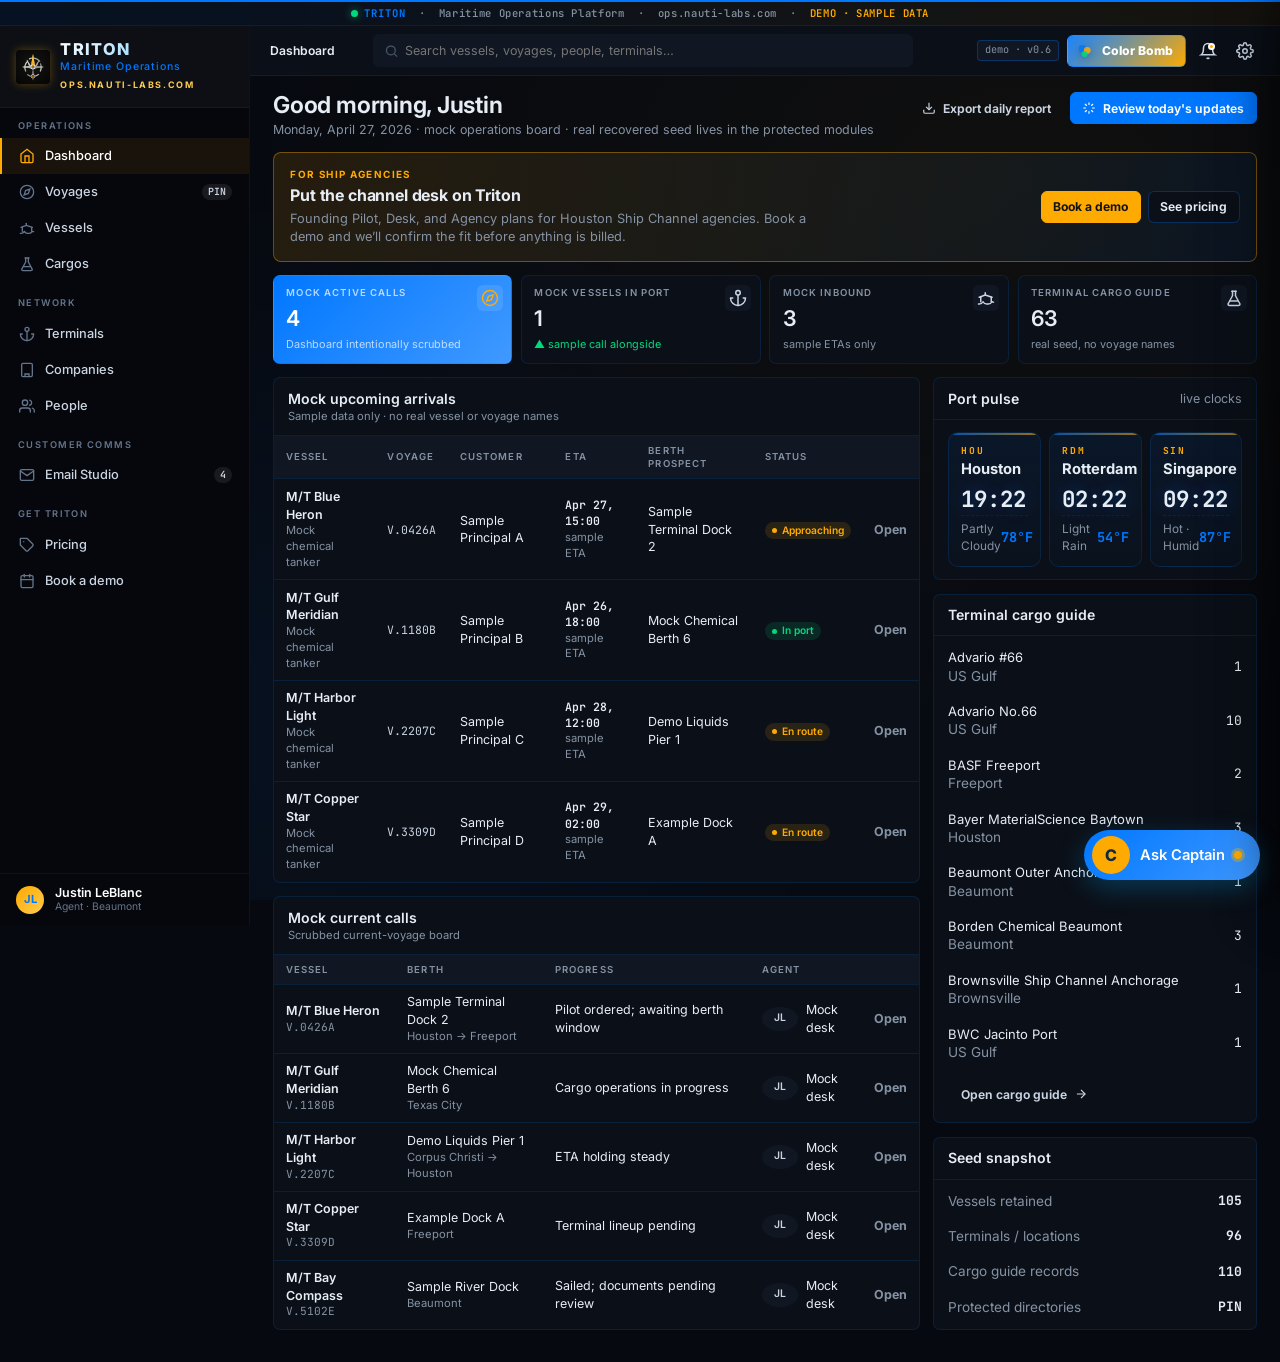
==== commit 4cebeadb: "Add Triton pricing page and pilot signup. Ship agencies can compare the proposed Founding Pilot, Des" ====
--- a/index.html
+++ b/index.html
@@ -763,6 +763,48 @@
     font-size: 0.92rem;
   }
   .page-actions { display: flex; gap: 0.5rem; align-items: center; flex-wrap: wrap; }
+
+  .pilot-cta {
+    display: flex;
+    align-items: center;
+    justify-content: space-between;
+    gap: 1rem;
+    margin: 0 0 0.85rem;
+    padding: 0.9rem 1rem;
+    border-radius: 8px;
+    border: 1px solid rgba(255, 170, 0, 0.38);
+    background: linear-gradient(100deg, rgba(255,170,0,0.12), rgba(0,119,255,0.08));
+  }
+  .pilot-cta-kicker {
+    font-size: 0.62rem;
+    font-weight: 700;
+    letter-spacing: 0.14em;
+    text-transform: uppercase;
+    color: var(--amber);
+  }
+  .pilot-cta-title {
+    margin-top: 0.15rem;
+    font-size: 1rem;
+    font-weight: 700;
+    letter-spacing: -0.01em;
+  }
+  .pilot-cta-text {
+    margin-top: 0.2rem;
+    max-width: 68ch;
+    color: var(--text-muted);
+    font-size: 0.8rem;
+  }
+  .pilot-cta-actions { display: flex; flex-wrap: wrap; gap: 0.45rem; flex-shrink: 0; }
+  a.pilot-cta-book {
+    background: var(--amber);
+    color: #121416;
+    border-color: var(--amber);
+    font-weight: 700;
+  }
+  a.pilot-cta-book:hover { background: #ffb82e; color: #121416; }
+  @media (max-width: 800px) {
+    .pilot-cta { flex-direction: column; align-items: flex-start; }
+  }
 
   /* ─── BUTTONS ─── */
   .btn {
@@ -2874,6 +2916,16 @@
       </a>
     </div>
 
+    <div class="sidebar-section">
+      <div class="sidebar-section-title">Get Triton</div>
+      <a class="nav-item" href="/pricing/">
+        <span class="icon">${ICON.tag}</span> Pricing
+      </a>
+      <a class="nav-item" href="/pilot/">
+        <span class="icon">${ICON.calendar}</span> Book a demo
+      </a>
+    </div>
+
     <div class="sidebar-footer">
       <div class="avatar">JL</div>
       <div class="sidebar-user">
@@ -2936,6 +2988,8 @@
     arrow:   `<svg width="14" height="14" viewBox="0 0 24 24" fill="none" stroke="currentColor" stroke-width="2"><line x1="5" y1="12" x2="19" y2="12"/><polyline points="12 5 19 12 12 19"/></svg>`,
     clock:   `<svg width="14" height="14" viewBox="0 0 24 24" fill="none" stroke="currentColor" stroke-width="2"><circle cx="12" cy="12" r="10"/><polyline points="12 6 12 12 16 14"/></svg>`,
     phone:   `<svg width="14" height="14" viewBox="0 0 24 24" fill="none" stroke="currentColor" stroke-width="2"><path d="M22 16.92v3a2 2 0 0 1-2.18 2 19.79 19.79 0 0 1-8.63-3.07 19.5 19.5 0 0 1-6-6 19.79 19.79 0 0 1-3.07-8.67A2 2 0 0 1 4.11 2h3a2 2 0 0 1 2 1.72 12.84 12.84 0 0 0 .7 2.81 2 2 0 0 1-.45 2.11L8.09 9.91a16 16 0 0 0 6 6l1.27-1.27a2 2 0 0 1 2.11-.45 12.84 12.84 0 0 0 2.81.7A2 2 0 0 1 22 16.92z"/></svg>`,
+    tag:     `<svg width="18" height="18" viewBox="0 0 24 24" fill="none" stroke="currentColor" stroke-width="2" stroke-linecap="round" stroke-linejoin="round"><path d="M20.59 13.41l-7.17 7.17a2 2 0 0 1-2.83 0L2 12V2h10l8.59 8.59a2 2 0 0 1 0 2.82z"/><line x1="7" y1="7" x2="7.01" y2="7"/></svg>`,
+    calendar:`<svg width="18" height="18" viewBox="0 0 24 24" fill="none" stroke="currentColor" stroke-width="2" stroke-linecap="round" stroke-linejoin="round"><rect x="3" y="4" width="18" height="18" rx="2"/><line x1="16" y1="2" x2="16" y2="6"/><line x1="8" y1="2" x2="8" y2="6"/><line x1="3" y1="10" x2="21" y2="10"/></svg>`,
   };
 
   // After ICON is defined, fill the sidebar nav icons in (we used template-literal placeholders that won't auto-evaluate in HTML)
@@ -3263,8 +3317,8 @@
   ];
 
 
-  // --- TRITON SEED: fictional stand-in with the recovered pack's shape. Names, emails, and IMOs are invented. ---
-    const RECOVERED_NAUTI_OPS_SEED = {"companies":[{"id":"co-001","name":"Harbor & Pine Agency","type":"Agency","city":"Houston, TX","since":2026,"website":"","billing":"","notes":"Fictional demo record"},{"id":"co-002","name":"Northline Finch Tankers","type":"Vessel Operator","city":"Norway","since":2026,"website":"","billing":"accounts@example.com","notes":"Fictional demo record"},{"id":"co-003","name":"Cinder Finch Tankers","type":"Vessel Operator","city":"Norway","since":2026,"website":"","billing":"accounts@example.com","notes":"Fictional demo record"},{"id":"co-004","name":"Pelago Finch Tankers","type":"Vessel Operator","city":"Japan","since":2026,"website":"","billing":"accounts@example.com","notes":"Fictional demo record"},{"id":"co-005","name":"Brightwater Finch Tankers","type":"Vessel Operator","city":"Singapore","since":2026,"website":"","billing":"accounts@example.com","notes":"Fictional demo record"},{"id":"co-006","name":"Kestrel Finch Tankers","type":"Vessel Operator","city":"Denmark","since":2026,"website":"","billing":"accounts@example.com","notes":"Fictional demo record"},{"id":"co-007","name":"Halyard Finch Tankers","type":"Vessel Operator","city":"Bermuda","since":2026,"website":"","billing":"accounts@example.com","notes":"Fictional demo record"},{"id":"co-008","name":"Northline Finch Chemicals","type":"Charterer","city":"Germany","since":2026,"website":"","billing":"accounts@example.com","notes":"Fictional demo record"},{"id":"co-009","name":"Cinder Finch Chemicals","type":"Charterer","city":"USA","since":2026,"website":"","billing":"accounts@example.com","notes":"Fictional demo record"},{"id":"co-010","name":"Pelago Finch Chemicals","type":"Charterer","city":"USA","since":2026,"website":"","billing":"accounts@example.com","notes":"Fictional demo record"},{"id":"co-011","name":"Brightwater Finch Chemicals","type":"Charterer","city":"USA","since":2026,"website":"","billing":"accounts@example.com","notes":"Fictional demo record"},{"id":"co-012","name":"Northline Finch Terminals","type":"Terminal Operator","city":"USA","since":2026,"website":"","billing":"accounts@example.com","notes":"Fictional demo record"},{"id":"co-013","name":"Cinder Finch Terminals","type":"Terminal Operator","city":"USA","since":2026,"website":"","billing":"accounts@example.com","notes":"Fictional demo record"},{"id":"co-014","name":"Pelago Finch Terminals","type":"Terminal Operator","city":"","since":2026,"website":"","billing":"","notes":"Fictional demo record"},{"id":"co-015","name":"Brightwater Finch Terminals","type":"Terminal Operator","city":"","since":2026,"website":"","billing":"","notes":"Fictional demo record"},{"id":"co-016","name":"Kestrel Finch Terminals","type":"Terminal Operator","city":"","since":2026,"website":"","billing":"","notes":"Fictional demo record"},{"id":"co-017","name":"Halyard Finch Terminals","type":"Terminal Operator","city":"","since":2026,"website":"","billing":"","notes":"Fictional demo record"},{"id":"co-018","name":"Sable Finch Terminals","type":"Terminal Operator","city":"","since":2026,"website":"","billing":"","notes":"Fictional demo record"},{"id":"co-019","name":"Lumen Finch Terminals","type":"Terminal Operator","city":"","since":2026,"website":"","billing":"","notes":"Fictional demo record"},{"id":"co-020","name":"Arroyo Finch Terminals","type":"Terminal Operator","city":"","since":2026,"website":"","billing":"","notes":"Fictional demo record"},{"id":"co-021","name":"Fathom Finch Terminals","type":"Terminal Operator","city":"","since":2026,"website":"","billing":"","notes":"Fictional demo record"},{"id":"co-022","name":"Marlow Finch Terminals","type":"Terminal Operator","city":"","since":2026,"website":"","billing":"","notes":"Fictional demo record"},{"id":"co-023","name":"Plover Finch Terminals","type":"Terminal Operator","city":"","since":2026,"website":"","billing":"","notes":"Fictional demo record"},{"id":"co-024","name":"Quarry Finch Terminals","type":"Terminal Operator","city":"","since":2026,"website":"","billing":"","notes":"Fictional demo record"},{"id":"co-025","name":"Relay Finch Terminals","type":"Terminal Operator","city":"","since":2026,"website":"","billing":"","notes":"Fictional demo record"},{"id":"co-026","name":"Tinder Finch Terminals","type":"Terminal Operator","city":"","since":2026,"website":"","billing":"","notes":"Fictional demo record"},{"id":"co-027","name":"Umber Finch Terminals","type":"Terminal Operator","city":"","since":2026,"website":"","billing":"","notes":"Fictional demo record"},{"id":"co-028","name":"Vesper Finch Terminals","type":"Terminal Operator","city":"","since":2026,"website":"","billing":"","notes":"Fictional demo record"},{"id":"co-029","name":"Wicket Finch Terminals","type":"Terminal Operator","city":"","since":2026,"website":"","billing":"","notes":"Fictional demo record"},{"id":"co-030","name":"Yarrow Finch Terminals","type":"Terminal Operator","city":"","since":2026,"website":"","billing":"","notes":"Fictional demo record"},{"id":"co-031","name":"Zephyr Finch Terminals","type":"Terminal Operator","city":"","since":2026,"website":"","billing":"","notes":"Fictional demo record"},{"id":"co-032","name":"Alden Finch Terminals","type":"Terminal Operator","city":"","since":2026,"website":"","billing":"","notes":"Fictional demo record"},{"id":"co-033","name":"Bramble Finch Terminals","type":"Terminal Operator","city":"","since":2026,"website":"","billing":"","notes":"Fictional demo record"},{"id":"co-034","name":"Cairn Finch Terminals","type":"Terminal Operator","city":"","since":2026,"website":"","billing":"","notes":"Fictional demo record"},{"id":"co-035","name":"Dovetail Finch Terminals","type":"Terminal Operator","city":"","since":2026,"website":"","billing":"","notes":"Fictional demo record"},{"id":"co-036","name":"Elmwood Finch Terminals","type":"Terminal Operator","city":"","since":2026,"website":"","billing":"","notes":"Fictional demo record"},{"id":"co-037","name":"Farrier Finch Terminals","type":"Terminal Operator","city":"","since":2026,"website":"","billing":"","notes":"Fictional demo record"},{"id":"co-038","name":"Grebe Finch Terminals","type":"Terminal Operator","city":"","since":2026,"website":"","billing":"","notes":"Fictional demo record"},{"id":"co-039","name":"Hearth Finch Terminals","type":"Terminal Operator","city":"","since":2026,"website":"","billing":"","notes":"Fictional demo record"},{"id":"co-040","name":"Inkwell Finch Terminals","type":"Terminal Operator","city":"","since":2026,"website":"","billing":"","notes":"Fictional demo record"},{"id":"co-041","name":"Jasper Finch Terminals","type":"Terminal Operator","city":"","since":2026,"website":"","billing":"","notes":"Fictional demo record"},{"id":"co-042","name":"Northline Heron Terminals","type":"Terminal Operator","city":"","since":2026,"website":"","billing":"","notes":"Fictional demo record"},{"id":"co-043","name":"Cinder Heron Terminals","type":"Terminal Operator","city":"","since":2026,"website":"","billing":"","notes":"Fictional demo record"},{"id":"co-044","name":"Pelago Heron Terminals","type":"Terminal Operator","city":"","since":2026,"website":"","billing":"","notes":"Fictional demo record"},{"id":"co-045","name":"Brightwater Heron Terminals","type":"Terminal Operator","city":"","since":2026,"website":"","billing":"","notes":"Fictional demo record"},{"id":"co-046","name":"Kestrel Heron Terminals","type":"Terminal Operator","city":"","since":2026,"website":"","billing":"","notes":"Fictional demo record"},{"id":"co-047","name":"Halyard Heron Terminals","type":"Terminal Operator","city":"","since":2026,"website":"","billing":"","notes":"Fictional demo record"},{"id":"co-048","name":"Sable Heron Terminals","type":"Terminal Operator","city":"","since":2026,"website":"","billing":"","notes":"Fictional demo record"},{"id":"co-049","name":"Lumen Heron Terminals","type":"Terminal Operator","city":"","since":2026,"website":"","billing":"","notes":"Fictional demo record"},{"id":"co-050","name":"Arroyo Heron Terminals","type":"Terminal Operator","city":"","since":2026,"website":"","billing":"","notes":"Fictional demo record"},{"id":"co-051","name":"Fathom Heron Terminals","type":"Terminal Operator","city":"","since":2026,"website":"","billing":"","notes":"Fictional demo record"},{"id":"co-052","name":"Marlow Heron Terminals","type":"Terminal Operator","city":"","since":2026,"website":"","billing":"","notes":"Fictional demo record"},{"id":"co-053","name":"Plover Heron Terminals","type":"Terminal Operator","city":"","since":2026,"website":"","billing":"","notes":"Fictional demo record"},{"id":"co-054","name":"Northline Finch Services","type":"Other","city":"","since":2026,"website":"","billing":"","notes":"Fictional demo record"},{"id":"co-055","name":"Cinder Finch Services","type":"Other","city":"","since":2026,"website":"","billing":"","notes":"Fictional demo record"},{"id":"co-056","name":"Quarry Heron Terminals","type":"Terminal Operator","city":"","since":2026,"website":"","billing":"","notes":"Fictional demo record"},{"id":"co-057","name":"Relay Heron Terminals","type":"Terminal Operator","city":"","since":2026,"website":"","billing":"","notes":"Fictional demo record"},{"id":"co-058","name":"Tinder Heron Terminals","type":"Terminal Operator","city":"","since":2026,"website":"","billing":"","notes":"Fictional demo record"},{"id":"co-059","name":"Umber Heron Terminals","type":"Terminal Operator","city":"","since":2026,"website":"","billing":"","notes":"Fictional demo record"},{"id":"co-060","name":"Vesper Heron Terminals","type":"Terminal Operator","city":"","since":2026,"website":"","billing":"","notes":"Fictional demo record"},{"id":"co-061","name":"Wicket Heron Terminals","type":"Terminal Operator","city":"","since":2026,"website":"","billing":"","notes":"Fictional demo record"},{"id":"co-062","name":"Yarrow Heron Terminals","type":"Terminal Operator","city":"","since":2026,"website":"","billing":"","notes":"Fictional demo record"},{"id":"co-063","name":"Zephyr Heron Terminals","type":"Terminal Operator","city":"","since":2026,"website":"","billing":"","notes":"Fictional demo record"},{"id":"co-064","name":"Alden Heron Terminals","type":"Terminal Operator","city":"","since":2026,"website":"","billing":"","notes":"Fictional demo record"},{"id":"co-065","name":"Bramble Heron Terminals","type":"Terminal Operator","city":"","since":2026,"website":"","billing":"","notes":"Fictional demo record"},{"id":"co-066","name":"Cairn Heron Terminals","type":"Terminal Operator","city":"","since":2026,"website":"","billing":"","notes":"Fictional demo record"},{"id":"co-067","name":"Dovetail Heron Terminals","type":"Terminal Operator","city":"","since":2026,"website":"","billing":"","notes":"Fictional demo record"},{"id":"co-068","name":"Elmwood Heron Terminals","type":"Terminal Operator","city":"","since":2026,"website":"","billing":"","notes":"Fictional demo record"},{"id":"co-069","name":"Pelago Finch Services","type":"Other","city":"","since":2026,"website":"","billing":"","notes":"Fictional demo record"},{"id":"co-070","name":"Brightwater Finch Services","type":"Other","city":"","since":2026,"website":"","billing":"","notes":"Fictional demo record"},{"id":"co-071","name":"Kestrel Finch Services","type":"Other","city":"","since":2026,"website":"","billing":"","notes":"Fictional demo record"},{"id":"co-072","name":"Halyard Finch Services","type":"Other","city":"","since":2026,"website":"","billing":"","notes":"Fictional demo record"},{"id":"co-073","name":"Sable Finch Services","type":"Other","city":"","since":2026,"website":"","billing":"","notes":"Fictional demo record"},{"id":"co-074","name":"Lumen Finch Services","type":"Other","city":"","since":2026,"website":"","billing":"","notes":"Fictional demo record"},{"id":"co-075","name":"Arroyo Finch Services","type":"Other","city":"","since":2026,"website":"","billing":"","notes":"Fictional demo record"},{"id":"co-076","name":"Fathom Finch Services","type":"Other","city":"","since":2026,"website":"","billing":"","notes":"Fictional demo record"},{"id":"co-077","name":"Marlow Finch Services","type":"Other","city":"","since":2026,"website":"","billing":"","notes":"Fictional demo record"},{"id":"co-078","name":"Plover Finch Services","type":"Other","city":"","since":2026,"website":"","billing":"","notes":"Fictional demo record"},{"id":"co-079","name":"Quarry Finch Services","type":"Other","city":"","since":2026,"website":"","billing":"","notes":"Fictional demo record"},{"id":"co-080","name":"Relay Finch Services","type":"Other","city":"","since":2026,"website":"","billing":"","notes":"Fictional demo record"},{"id":"co-081","name":"Tinder Finch Services","type":"Other","city":"","since":2026,"website":"","billing":"","notes":"Fictional demo record"},{"id":"co-082","name":"Kestrel Finch Chemicals","type":"Charterer","city":"","since":2026,"website":"","billing":"","notes":"Fictional demo record"},{"id":"co-083","name":"Halyard Finch Chemicals","type":"Charterer","city":"","since":2026,"website":"","billing":"","notes":"Fictional demo record"},{"id":"co-084","name":"Sable Finch Chemicals","type":"Charterer","city":"","since":2026,"website":"","billing":"","notes":"Fictional demo record"},{"id":"co-085","name":"Lumen Finch Chemicals","type":"Charterer","city":"","since":2026,"website":"","billing":"","notes":"Fictional demo record"},{"id":"co-086","name":"Arroyo Finch Chemicals","type":"Charterer","city":"","since":2026,"website":"","billing":"","notes":"Fictional demo record"},{"id":"co-087","name":"Fathom Finch Chemicals","type":"Charterer","city":"","since":2026,"website":"","billing":"","notes":"Fictional demo record"},{"id":"co-088","name":"Marlow Finch Chemicals","type":"Charterer","city":"","since":2026,"website":"","billing":"","notes":"Fictional demo record"},{"id":"co-089","name":"Plover Finch Chemicals","type":"Charterer","city":"","since":2026,"website":"","billing":"","notes":"Fictional demo record"},{"id":"co-090","name":"Quarry Finch Chemicals","type":"Charterer","city":"","since":2026,"website":"","billing":"","notes":"Fictional demo record"},{"id":"co-091","name":"Relay Finch Chemicals","type":"Charterer","city":"","since":2026,"website":"","billing":"","notes":"Fictional demo record"},{"id":"co-092","name":"Tinder Finch Chemicals","type":"Charterer","city":"","since":2026,"website":"","billing":"","notes":"Fictional demo record"},{"id":"co-093","name":"Umber Finch Chemicals","type":"Charterer","city":"","since":2026,"website":"","billing":"","notes":"Fictional demo record"},{"id":"co-094","name":"Vesper Finch Chemicals","type":"Charterer","city":"","since":2026,"website":"","billing":"","notes":"Fictional demo record"},{"id":"co-095","name":"Sable Finch Tankers","type":"Vessel Operator","city":"","since":2026,"website":"","billing":"","notes":"Fictional demo record"},{"id":"co-096","name":"Lumen Finch Tankers","type":"Vessel Operator","city":"","since":2026,"website":"","billing":"","notes":"Fictional demo record"},{"id":"co-097","name":"Arroyo Finch Tankers","type":"Vessel Operator","city":"","since":2026,"website":"","billing":"","notes":"Fictional demo record"},{"id":"co-098","name":"Farrier Heron Terminals","type":"Terminal Operator","city":"Houston","since":2026,"website":"","billing":"","notes":"Fictional demo record"},{"id":"co-099","name":"Grebe Heron Terminals","type":"Terminal Operator","city":"","since":2026,"website":"","billing":"","notes":"Fictional demo record"},{"id":"co-100","name":"Hearth Heron Terminals","type":"Terminal Operator","city":"","since":2026,"website":"","billing":"","notes":"Fictional demo record"},{"id":"co-101","name":"Inkwell Heron Terminals","type":"Terminal Operator","city":"","since":2026,"website":"","billing":"","notes":"Fictional demo record"},{"id":"co-102","name":"Fathom Finch Tankers","type":"Vessel Operator","city":"","since":2026,"website":"","billing":"","notes":"Fictional demo record"}],"people":[{"id":"p-001","name":"Avery Adler","role":"agent","companyId":"co-001","email":"","phone":"","initials":"AA"},{"id":"p-002","name":"Blake Brooks","role":"agent","companyId":"co-001","email":"","phone":"","initials":"BB"},{"id":"p-003","name":"Cameron Cho","role":"agent","companyId":"co-001","email":"","phone":"","initials":"CC"},{"id":"p-004","name":"Drew Dalton","role":"agent","companyId":"co-001","email":"","phone":"","initials":"DD"},{"id":"p-005","name":"Elliot Ellison","role":"agent","companyId":"co-001","email":"","phone":"","initials":"EE"},{"id":"p-006","name":"Finley Ferris","role":"agent","companyId":"co-001","email":"","phone":"","initials":"FF"},{"id":"p-007","name":"Gray Okada","role":"agent","companyId":"co-001","email":"","phone":"","initials":"GO"},{"id":"p-008","name":"Harper Holt","role":"agent","companyId":"co-001","email":"","phone":"","initials":"HH"},{"id":"p-009","name":"Indigo Ibarra","role":"agent","companyId":"co-001","email":"","phone":"","initials":"II"},{"id":"p-010","name":"Jordan Kline","role":"agent","companyId":"co-001","email":"","phone":"","initials":"JK"},{"id":"p-011","name":"Kai Moreau","role":"agent","companyId":"co-001","email":"","phone":"","initials":"KM"},{"id":"p-012","name":"Logan Nash","role":"agent","companyId":"co-001","email":"","phone":"","initials":"LN"},{"id":"p-013","name":"Morgan Okeke","role":"agent","companyId":"co-001","email":"","phone":"","initials":"MO"},{"id":"p-014","name":"Noah Patel","role":"agent","companyId":"co-001","email":"","phone":"","initials":"NP"},{"id":"p-015","name":"Parker Quincy","role":"agent","companyId":"co-001","email":"","phone":"","initials":"PQ"},{"id":"p-016","name":"Quinn Rowe","role":"agent","companyId":"co-001","email":"","phone":"","initials":"QR"},{"id":"p-017","name":"Reese Sato","role":"surveyor","companyId":"co-081","email":"surveyor01@example.com","phone":"+1 713 555 0001","initials":"RS"},{"id":"p-018","name":"Sawyer Ulrich","role":"surveyor","companyId":"co-081","email":"surveyor02@example.com","phone":"+1 713 555 0002","initials":"SU"},{"id":"p-019","name":"Taylor Vance","role":"surveyor","companyId":"co-081","email":"surveyor03@example.com","phone":"+1 713 555 0003","initials":"TV"},{"id":"p-020","name":"Winter Walsh","role":"surveyor","companyId":"co-081","email":"surveyor04@example.com","phone":"+1 713 555 0004","initials":"WW"}],"terminals":[{"id":"t-001","name":"Northline Wharf 1","companyId":"co-014","city":"Brownsville, TX","berths":[{"name":"Cairn Anchorage 83","loa":"\u2014","draft":"\u2014","products":["Awaiting berth"]}],"contactId":null,"notes":"Fictional demo record"},{"id":"t-002","name":"Cinder Wharf 2","companyId":"co-015","city":"Brownsville, TX","berths":[{"name":"Dovetail Anchorage 84","loa":"\u2014","draft":10.4,"products":[]}],"contactId":null,"notes":"Fictional demo record"},{"id":"t-003","name":"Pelago Wharf 3","companyId":"co-016","city":"Corpus Christi, TX","berths":[{"name":"Elmwood Anchorage 85","loa":"\u2014","draft":"\u2014","products":["Awaiting berth"]}],"contactId":null,"notes":"Fictional demo record"},{"id":"t-004","name":"Brightwater Wharf 4","companyId":"co-017","city":"Corpus Christi, TX","berths":[{"name":"Farrier Anchorage 86","loa":"\u2014","draft":12.5,"products":["Crude","Fuel Oil","Gasoline","Distillates"]}],"contactId":null,"notes":"Fictional demo record"},{"id":"t-005","name":"Kestrel Wharf 5","companyId":"co-018","city":"Corpus Christi, TX","berths":[{"name":"Grebe Anchorage 87","loa":"\u2014","draft":12.2,"products":[]}],"contactId":null,"notes":"Fictional demo record"},{"id":"t-006","name":"Halyard Wharf 6","companyId":"co-019","city":"Corpus Christi, TX","berths":[{"name":"Hearth Anchorage 88","loa":"\u2014","draft":11.0,"products":["Gasoline","Distillates","Chemicals"]}],"contactId":null,"notes":"Fictional demo record"},{"id":"t-007","name":"Sable Wharf 7","companyId":"co-020","city":"Corpus Christi, TX","berths":[{"name":"Inkwell Anchorage 89","loa":"\u2014","draft":12.0,"products":["Refined Products","Chemicals"]}],"contactId":null,"notes":"Fictional demo record"},{"id":"t-008","name":"Lumen Wharf 8","companyId":"co-021","city":"Freeport, TX","berths":[{"name":"Jasper Anchorage 90","loa":"\u2014","draft":"\u2014","products":["Awaiting berth"]}],"contactId":null,"notes":"Fictional demo record"},{"id":"t-009","name":"Arroyo Wharf 9","companyId":"co-022","city":"Freeport, TX","berths":[{"name":"Northline Berth 91","loa":"\u2014","draft":12.5,"products":["Chemicals","Ethylene","Propylene","Glycols"]}],"contactId":null,"notes":"Fictional demo record"},{"id":"t-010","name":"Fathom Wharf 10","companyId":"co-023","city":"Freeport, TX","berths":[{"name":"Fathom Wharf 10","loa":"\u2014","draft":11.0,"products":["Chemicals","Intermediates"]}],"contactId":null,"notes":"Fictional demo record"},{"id":"t-011","name":"Marlow Wharf 11","companyId":"co-024","city":"Freeport, TX","berths":[{"name":"Marlow Wharf 11","loa":"\u2014","draft":12.2,"products":["Chemicals","Refined Products"]}],"contactId":null,"notes":"Fictional demo record"},{"id":"t-012","name":"Plover Wharf 12","companyId":"co-025","city":"Texas City, TX","berths":[{"name":"Cinder Berth 92","loa":"\u2014","draft":"\u2014","products":["Awaiting berth"]}],"contactId":null,"notes":"Fictional demo record"},{"id":"t-013","name":"Quarry Wharf 13","companyId":"co-026","city":"Texas City, TX","berths":[{"name":"Pelago Berth 93","loa":"\u2014","draft":12.8,"products":["Crude","Refined Products"]}],"contactId":null,"notes":"Fictional demo record"},{"id":"t-014","name":"Relay Wharf 14","companyId":"co-027","city":"Texas City, TX","berths":[{"name":"Brightwater Berth 94","loa":"\u2014","draft":12.5,"products":["Crude","Gasoline","Distillates"]}],"contactId":null,"notes":"Fictional demo record"},{"id":"t-015","name":"Tinder Wharf 15","companyId":"co-028","city":"Texas City, TX","berths":[{"name":"Kestrel Berth 95","loa":"\u2014","draft":11.5,"products":["Chemicals","Refined Products"]}],"contactId":null,"notes":"Fictional demo record"},{"id":"t-016","name":"Umber Wharf 16","companyId":"co-029","city":"Galveston, TX","berths":[{"name":"Cinder Anchorage 62","loa":"\u2014","draft":"\u2014","products":["Awaiting berth"]}],"contactId":null,"notes":"Fictional demo record"},{"id":"t-017","name":"Vesper Wharf 17","companyId":"co-030","city":"Houston, TX","berths":[{"name":"Halyard Berth 96","loa":"\u2014","draft":"\u2014","products":["Awaiting berth"]}],"contactId":null,"notes":"Fictional demo record"},{"id":"t-018","name":"Wicket Wharf 18","companyId":"co-012","city":"Houston, TX","berths":[{"name":"Wicket Wharf 18","loa":"\u2014","draft":12.5,"products":["Chemicals","Methanol","Benzene","Toluene","Xylene","Styrene","Glycols"]}],"contactId":null,"notes":"Fictional demo record"},{"id":"t-019","name":"Yarrow Wharf 19","companyId":"co-031","city":"Houston, TX","berths":[{"name":"Yarrow Wharf 19","loa":"\u2014","draft":12.8,"products":["Chemicals","Refined Products","Vegetable Oils"]}],"contactId":null,"notes":"Fictional demo record"},{"id":"t-020","name":"Zephyr Wharf 20","companyId":"co-032","city":"Houston, TX","berths":[{"name":"Zephyr Wharf 20","loa":"\u2014","draft":13.0,"products":["Chemicals","Crude","Refined Products"]}],"contactId":null,"notes":"Fictional demo record"},{"id":"t-021","name":"Alden Wharf 21","companyId":"co-033","city":"Houston, TX","berths":[{"name":"Sable Berth 97","loa":"\u2014","draft":11.5,"products":["Chemicals","Propylene Oxide","Styrene","PO"]}],"contactId":null,"notes":"Fictional demo record"},{"id":"t-022","name":"Bramble Wharf 22","companyId":"co-034","city":"Houston, TX","berths":[{"name":"Lumen Berth 98","loa":"\u2014","draft":12.0,"products":["Chemicals","Refined Products","Ethanol"]}],"contactId":null,"notes":"Fictional demo record"},{"id":"t-023","name":"Cairn Wharf 23","companyId":"co-035","city":"Houston, TX","berths":[{"name":"Cairn Wharf 23","loa":"\u2014","draft":12.5,"products":["NGLs","Propane","Butane","Refined Products"]}],"contactId":null,"notes":"Fictional demo record"},{"id":"t-024","name":"Dovetail Wharf 24","companyId":"co-036","city":"Houston, TX","berths":[{"name":"Dovetail Wharf 24","loa":"\u2014","draft":12.2,"products":["Chemicals","Refined Products","Crude"]}],"contactId":null,"notes":"Fictional demo record"},{"id":"t-025","name":"Elmwood Wharf 25","companyId":"co-037","city":"Houston, TX","berths":[{"name":"Elmwood Wharf 25","loa":"\u2014","draft":14.0,"products":["Crude","Refined Products","Chemicals"]}],"contactId":null,"notes":"Fictional demo record"},{"id":"t-026","name":"Farrier Wharf 26","companyId":"co-038","city":"Houston, TX","berths":[{"name":"Farrier Wharf 26","loa":"\u2014","draft":12.0,"products":["Chemicals","Olefins"]}],"contactId":null,"notes":"Fictional demo record"},{"id":"t-027","name":"Grebe Wharf 27","companyId":"co-039","city":"Houston, TX","berths":[{"name":"Arroyo Berth 99","loa":"\u2014","draft":11.0,"products":["Chemicals","MDI","TDI"]}],"contactId":null,"notes":"Fictional demo record"},{"id":"t-028","name":"Hearth Wharf 28","companyId":"co-040","city":"Port Arthur, TX","berths":[{"name":"Fathom Berth 100","loa":"\u2014","draft":"\u2014","products":[]}],"contactId":null,"notes":"Fictional demo record"},{"id":"t-029","name":"Inkwell Wharf 29","companyId":"co-041","city":"Port Arthur, TX","berths":[{"name":"Marlow Berth 101","loa":"\u2014","draft":13.5,"products":["Crude","Refined Products","Fuel Oil"]}],"contactId":null,"notes":"Fictional demo record"},{"id":"t-030","name":"Jasper Wharf 30","companyId":"co-042","city":"Port Arthur, TX","berths":[{"name":"Jasper Wharf 30","loa":"\u2014","draft":14.0,"products":["Crude","Refined Products"]}],"contactId":null,"notes":"Fictional demo record"},{"id":"t-031","name":"Northline Dock 31","companyId":"co-043","city":"Port Arthur, TX","berths":[{"name":"Plover Berth 102","loa":"\u2014","draft":13.0,"products":["Crude","Refined Products","Chemicals"]}],"contactId":null,"notes":"Fictional demo record"},{"id":"t-032","name":"Cinder Dock 32","companyId":"co-044","city":"Port Arthur, TX","berths":[{"name":"Cinder Dock 32","loa":"\u2014","draft":11.5,"products":["Chemicals","MDI","Amines","Aniline"]}],"contactId":null,"notes":"Fictional demo record"},{"id":"t-033","name":"Pelago Dock 33","companyId":"co-045","city":"Beaumont, TX","berths":[{"name":"Quarry Berth 103","loa":"\u2014","draft":11.0,"products":["Chemicals","Formaldehyde","Resins"]}],"contactId":null,"notes":"Fictional demo record"},{"id":"t-034","name":"Brightwater Dock 34","companyId":"co-046","city":"Beaumont, TX","berths":[{"name":"Brightwater Dock 34","loa":"\u2014","draft":13.5,"products":["Crude","Refined Products","Chemicals"]}],"contactId":null,"notes":"Fictional demo record"},{"id":"t-035","name":"Kestrel Dock 35","companyId":"co-047","city":"Beaumont, TX","berths":[{"name":"Relay Berth 104","loa":"\u2014","draft":10.5,"products":["Chemicals","Spent Catalyst"]}],"contactId":null,"notes":"Fictional demo record"},{"id":"t-036","name":"Halyard Dock 36","companyId":"co-048","city":"Beaumont, TX","berths":[{"name":"Tinder Berth 105","loa":"\u2014","draft":"\u2014","products":["Awaiting berth"]}],"contactId":null,"notes":"Fictional demo record"},{"id":"t-037","name":"Sable Dock 37","companyId":"co-049","city":"Lake Charles","berths":[{"name":"Marlow Anchorage 71","loa":"\u2014","draft":"\u2014","products":["Awaiting berth"]}],"contactId":null,"notes":"Fictional demo record"},{"id":"t-038","name":"Lumen Dock 38","companyId":"co-050","city":"Lake Charles","berths":[{"name":"Lumen Dock 38","loa":"\u2014","draft":12.5,"products":["Chemicals","Refined Products","Vegetable Oils"]}],"contactId":null,"notes":"Fictional demo record"},{"id":"t-039","name":"Arroyo Dock 39","companyId":"co-051","city":"Lake Charles","berths":[{"name":"Umber Berth 106","loa":"\u2014","draft":11.5,"products":["Chemicals","PVC","Caustic Soda","EDC","VCM"]}],"contactId":null,"notes":"Fictional demo record"},{"id":"t-040","name":"Fathom Dock 40","companyId":"co-052","city":"Lake Charles","berths":[{"name":"Fathom Dock 40","loa":"\u2014","draft":12.0,"products":["Chemicals","Alcohols","Waxes"]}],"contactId":null,"notes":"Fictional demo record"},{"id":"t-041","name":"Marlow Dock 41","companyId":"co-053","city":"Lake Charles","berths":[{"name":"Vesper Berth 107","loa":"\u2014","draft":13.0,"products":["Crude","Refined Products"]}],"contactId":null,"notes":"Fictional demo record"},{"id":"t-042","name":"Plover Dock 42","companyId":"co-057","city":"US Gulf","berths":[{"name":"Plover Dock 42","loa":"\u2014","draft":"\u2014","products":[]}],"contactId":null,"notes":"Fictional demo record"},{"id":"t-043","name":"Quarry Dock 43","companyId":"co-099","city":"US Gulf","berths":[{"name":"Quarry Dock 43","loa":"\u2014","draft":"\u2014","products":[]}],"contactId":null,"notes":"Fictional demo record"},{"id":"t-044","name":"Relay Dock 44","companyId":"co-058","city":"US Gulf","berths":[{"name":"Relay Dock 44","loa":"\u2014","draft":"\u2014","products":[]}],"contactId":null,"notes":"Fictional demo record"},{"id":"t-045","name":"Tinder Dock 45","companyId":"co-059","city":"US Gulf","berths":[{"name":"Tinder Dock 45","loa":"\u2014","draft":"\u2014","products":[]}],"contactId":null,"notes":"Fictional demo record"},{"id":"t-046","name":"Umber Dock 46","companyId":"co-098","city":"US Gulf","berths":[{"name":"Umber Dock 46","loa":"\u2014","draft":"\u2014","products":[]}],"contactId":null,"notes":"Fictional demo record"},{"id":"t-047","name":"Vesper Dock 47","companyId":"co-098","city":"US Gulf","berths":[{"name":"Vesper Dock 47","loa":"\u2014","draft":"\u2014","products":[]}],"contactId":null,"notes":"Fictional demo record"},{"id":"t-048","name":"Wicket Dock 48","companyId":"co-099","city":"US Gulf","berths":[{"name":"Wicket Dock 48","loa":"\u2014","draft":"\u2014","products":["SN150","SN 560","Brightstock","Benzenes","S Neutral Oil 100R","S Neutral Oil 220R","S Neutral Oil 600R","815 Spray Oil 80"]}],"contactId":null,"notes":"Fictional demo record"},{"id":"t-049","name":"Yarrow Dock 49","companyId":"co-099","city":"US Gulf","berths":[{"name":"Yarrow Dock 49","loa":"\u2014","draft":"\u2014","products":["Pinnacle Oil","VP700","225N Lube Oils","Caustic"]}],"contactId":null,"notes":"Fictional demo record"},{"id":"t-050","name":"Zephyr Dock 50","companyId":"co-061","city":"US Gulf","berths":[{"name":"Zephyr Dock 50","loa":"\u2014","draft":"\u2014","products":[]}],"contactId":null,"notes":"Fictional demo record"},{"id":"t-051","name":"Alden Dock 51","companyId":"co-058","city":"US Gulf","berths":[{"name":"Alden Dock 51","loa":"\u2014","draft":"\u2014","products":[]}],"contactId":null,"notes":"Fictional demo record"},{"id":"t-052","name":"Bramble Dock 52","companyId":"co-101","city":"US Gulf","berths":[{"name":"Bramble Dock 52","loa":"\u2014","draft":"\u2014","products":[]}],"contactId":null,"notes":"Fictional demo record"},{"id":"t-053","name":"Cairn Dock 53","companyId":"co-101","city":"US Gulf","berths":[{"name":"Cairn Dock 53","loa":"\u2014","draft":"\u2014","products":[]}],"contactId":null,"notes":"Fictional demo record"},{"id":"t-054","name":"Dovetail Dock 54","companyId":"co-058","city":"US Gulf","berths":[{"name":"Dovetail Dock 54","loa":"\u2014","draft":"\u2014","products":[]}],"contactId":null,"notes":"Fictional demo record"},{"id":"t-055","name":"Elmwood Dock 55","companyId":"co-099","city":"US Gulf","berths":[{"name":"Elmwood Dock 55","loa":"\u2014","draft":"\u2014","products":[]}],"contactId":null,"notes":"Fictional demo record"},{"id":"t-056","name":"Yarrow Wharf 19","companyId":"co-031","city":"US Gulf","berths":[{"name":"Yarrow Wharf 19","loa":"\u2014","draft":"\u2014","products":[]}],"contactId":null,"notes":"Fictional demo record"},{"id":"t-057","name":"Farrier Dock 56","companyId":"co-059","city":"US Gulf","berths":[{"name":"Farrier Dock 56","loa":"\u2014","draft":"\u2014","products":[]}],"contactId":null,"notes":"Fictional demo record"},{"id":"t-058","name":"Grebe Dock 57","companyId":"co-071","city":"US Gulf","berths":[{"name":"Grebe Dock 57","loa":"\u2014","draft":"\u2014","products":[]}],"contactId":null,"notes":"Fictional demo record"},{"id":"t-059","name":"Hearth Dock 58","companyId":"co-098","city":"US Gulf","berths":[{"name":"Hearth Dock 58","loa":"\u2014","draft":"\u2014","products":[]}],"contactId":null,"notes":"Fictional demo record"},{"id":"t-060","name":"Wicket Wharf 18","companyId":"co-012","city":"US Gulf","berths":[{"name":"Wicket Wharf 18","loa":"\u2014","draft":"\u2014","products":[]}],"contactId":null,"notes":"Fictional demo record"},{"id":"t-061","name":"Inkwell Dock 59","companyId":"co-062","city":"US Gulf","berths":[{"name":"Inkwell Dock 59","loa":"\u2014","draft":"\u2014","products":[]}],"contactId":null,"notes":"Fictional demo record"},{"id":"t-062","name":"Jasper Dock 60","companyId":"co-062","city":"US Gulf","berths":[{"name":"Jasper Dock 60","loa":"\u2014","draft":"\u2014","products":["Styrene Monomer","Ethanol","Isopar H BHT 600 MT","VAM"]}],"contactId":null,"notes":"Fictional demo record"},{"id":"t-063","name":"Northline Anchorage 61","companyId":"co-101","city":"US Gulf","berths":[{"name":"Northline Anchorage 61","loa":"\u2014","draft":"\u2014","products":["Sodium Hydrosulfide Solution"]}],"contactId":null,"notes":"Fictional demo record"},{"id":"t-064","name":"Cinder Anchorage 62","companyId":"co-101","city":"US Gulf","berths":[{"name":"Cinder Anchorage 62","loa":"\u2014","draft":"\u2014","products":[]}],"contactId":null,"notes":"Fictional demo record"},{"id":"t-065","name":"Pelago Anchorage 63","companyId":"co-100","city":"US Gulf","berths":[{"name":"Pelago Anchorage 63","loa":"\u2014","draft":"\u2014","products":["Fuel Grade Ethanol","Methanol","Neutral Oil 100R","BS 150"]}],"contactId":null,"notes":"Fictional demo record"},{"id":"t-066","name":"Brightwater Anchorage 64","companyId":"co-031","city":"US Gulf","berths":[{"name":"Brightwater Anchorage 64","loa":"\u2014","draft":"\u2014","products":["AC150","AC600","AC2500","EHC120","EHC45","EHC65","Arcol Polyol F-3040","Ethanol"]}],"contactId":null,"notes":"Fictional demo record"},{"id":"t-067","name":"Cinder Anchorage 62","companyId":"co-101","city":"Texas City, TX","berths":[{"name":"Cinder Anchorage 62","loa":"\u2014","draft":"\u2014","products":[]}],"contactId":null,"notes":"Fictional demo record"},{"id":"t-068","name":"Wicket Wharf 18","companyId":"co-012","city":"Texas City, TX","berths":[{"name":"Wicket Wharf 18","loa":"\u2014","draft":"\u2014","products":[]}],"contactId":null,"notes":"Fictional demo record"},{"id":"t-069","name":"Jasper Dock 60","companyId":"co-062","city":"Texas City, TX","berths":[{"name":"Jasper Dock 60","loa":"\u2014","draft":"\u2014","products":["Styrene Monomer","Ethanol","Isopar H BHT 600 MT","VAM"]}],"contactId":null,"notes":"Fictional demo record"},{"id":"t-070","name":"Yarrow Wharf 19","companyId":"co-031","city":"Texas City, TX","berths":[{"name":"Yarrow Wharf 19","loa":"\u2014","draft":"\u2014","products":[]}],"contactId":null,"notes":"Fictional demo record"},{"id":"t-071","name":"Inkwell Dock 59","companyId":"co-062","city":"Texas City, TX","berths":[{"name":"Inkwell Dock 59","loa":"\u2014","draft":"\u2014","products":[]}],"contactId":null,"notes":"Fictional demo record"},{"id":"t-072","name":"Zephyr Dock 50","companyId":"co-061","city":"Texas City, TX","berths":[{"name":"Zephyr Dock 50","loa":"\u2014","draft":"\u2014","products":[]}],"contactId":null,"notes":"Fictional demo record"},{"id":"t-073","name":"Kestrel Anchorage 65","companyId":"co-058","city":"US Gulf","berths":[{"name":"Kestrel Anchorage 65","loa":"\u2014","draft":"\u2014","products":["Butyl Cellosolve","n-Propanol","Propionic Acid FCC","n-Propyl Acetate","Voranol 3943A","Voranol WK 7500","Propylene Oxide","Butyl Acrylate"]}],"contactId":null,"notes":"Fictional demo record"},{"id":"t-074","name":"Relay Dock 44","companyId":"co-058","city":"Texas City, TX","berths":[{"name":"Relay Dock 44","loa":"\u2014","draft":"\u2014","products":[]}],"contactId":null,"notes":"Fictional demo record"},{"id":"t-075","name":"Dovetail Dock 54","companyId":"co-058","city":"Texas City, TX","berths":[{"name":"Dovetail Dock 54","loa":"\u2014","draft":"\u2014","products":[]}],"contactId":null,"notes":"Fictional demo record"},{"id":"t-076","name":"Elmwood Dock 55","companyId":"co-099","city":"Texas City, TX","berths":[{"name":"Elmwood Dock 55","loa":"\u2014","draft":"\u2014","products":[]}],"contactId":null,"notes":"Fictional demo record"},{"id":"t-077","name":"Halyard Anchorage 66","companyId":"co-031","city":"US Gulf","berths":[{"name":"Halyard Anchorage 66","loa":"\u2014","draft":"\u2014","products":["Exxal 13; Heptane; Isopar H (BHT"]}],"contactId":null,"notes":"Fictional demo record"},{"id":"t-078","name":"Sable Anchorage 67","companyId":"co-101","city":"US Gulf","berths":[{"name":"Sable Anchorage 67","loa":"\u2014","draft":"\u2014","products":[]}],"contactId":null,"notes":"Fictional demo record"},{"id":"t-079","name":"Lumen Anchorage 68","companyId":"co-101","city":"US Gulf","berths":[{"name":"Lumen Anchorage 68","loa":"\u2014","draft":"\u2014","products":[]}],"contactId":null,"notes":"Fictional demo record"},{"id":"t-080","name":"Arroyo Anchorage 69","companyId":"co-057","city":"US Gulf","berths":[{"name":"Arroyo Anchorage 69","loa":"\u2014","draft":"\u2014","products":["MEG","DEG"]}],"contactId":null,"notes":"Fictional demo record"},{"id":"t-081","name":"Fathom Anchorage 70","companyId":"co-072","city":"US Gulf","berths":[{"name":"Fathom Anchorage 70","loa":"\u2014","draft":"\u2014","products":["Alfol 8","Anhydrous Ethanol Fuel"]}],"contactId":null,"notes":"Fictional demo record"},{"id":"t-082","name":"Marlow Anchorage 71","companyId":"co-101","city":"US Gulf","berths":[{"name":"Marlow Anchorage 71","loa":"\u2014","draft":"\u2014","products":[]}],"contactId":null,"notes":"Fictional demo record"},{"id":"t-083","name":"Plover Anchorage 72","companyId":"co-057","city":"US Gulf","berths":[{"name":"Plover Anchorage 72","loa":"\u2014","draft":"\u2014","products":[]}],"contactId":null,"notes":"Fictional demo record"},{"id":"t-084","name":"Wicket Dock 48","companyId":"co-099","city":"Texas City, TX","berths":[{"name":"Wicket Dock 48","loa":"\u2014","draft":"\u2014","products":["SN150","SN 560","Brightstock","Benzenes","S Neutral Oil 100R","S Neutral Oil 220R","S Neutral Oil 600R","815 Spray Oil 80"]}],"contactId":null,"notes":"Fictional demo record"},{"id":"t-085","name":"Quarry Anchorage 73","companyId":"co-062","city":"Texas City, TX","berths":[{"name":"Quarry Anchorage 73","loa":"\u2014","draft":"\u2014","products":["Neutral Oil 220R","Ethanol"]}],"contactId":null,"notes":"Fictional demo record"},{"id":"t-086","name":"Relay Anchorage 74","companyId":"co-101","city":"US Gulf","berths":[{"name":"Relay Anchorage 74","loa":"\u2014","draft":"\u2014","products":["Acetic anhydride","Propionic acid","n-Butyl alcohol","n-Propyl alcohol","Styrene monomer","Phenol","VAM","168 Plasticizer"]}],"contactId":null,"notes":"Fictional demo record"},{"id":"t-087","name":"Tinder Anchorage 75","companyId":"co-099","city":"US Gulf","berths":[{"name":"Tinder Anchorage 75","loa":"\u2014","draft":"\u2014","products":["500N Lube Oil","BS 150","AP F3040","Styrene","NO 100R","NO 220R","NO 600R"]}],"contactId":null,"notes":"Fictional demo record"},{"id":"t-088","name":"Umber Anchorage 76","companyId":"co-072","city":"US Gulf","berths":[{"name":"Umber Anchorage 76","loa":"\u2014","draft":"\u2014","products":["Spectrasyn Elite 65","Isopropyl Alcohol","Spectrasyn 40","Spectrasyn Elite 150","Isopar H BHT","Isopar E Fluid","Solvent Naphtha H","Solvent Naphtha M"]}],"contactId":null,"notes":"Fictional demo record"},{"id":"t-089","name":"Quarry Dock 43","companyId":"co-099","city":"Texas City, TX","berths":[{"name":"Quarry Dock 43","loa":"\u2014","draft":"\u2014","products":[]}],"contactId":null,"notes":"Fictional demo record"},{"id":"t-090","name":"Quarry Anchorage 73","companyId":"co-062","city":"US Gulf","berths":[{"name":"Quarry Anchorage 73","loa":"\u2014","draft":"\u2014","products":["Neutral Oil 220R","Ethanol"]}],"contactId":null,"notes":"Fictional demo record"},{"id":"t-091","name":"Vesper Anchorage 77","companyId":"co-101","city":"US Gulf","berths":[{"name":"Vesper Anchorage 77","loa":"\u2014","draft":"\u2014","products":[]}],"contactId":null,"notes":"Fictional demo record"},{"id":"t-092","name":"Wicket Anchorage 78","companyId":"co-099","city":"US Gulf","berths":[{"name":"Wicket Anchorage 78","loa":"\u2014","draft":"\u2014","products":["Slack Wax"]}],"contactId":null,"notes":"Fictional demo record"},{"id":"t-093","name":"Yarrow Anchorage 79","companyId":"co-062","city":"US Gulf","berths":[{"name":"Yarrow Anchorage 79","loa":"\u2014","draft":"\u2014","products":["Alkyl Benzene","Base Oil 150"]}],"contactId":null,"notes":"Fictional demo record"},{"id":"t-094","name":"Zephyr Anchorage 80","companyId":"co-058","city":"US Gulf","berths":[{"name":"Zephyr Anchorage 80","loa":"\u2014","draft":"\u2014","products":["Softanol"]}],"contactId":null,"notes":"Fictional demo record"},{"id":"t-095","name":"Alden Anchorage 81","companyId":"co-062","city":"US Gulf","berths":[{"name":"Alden Anchorage 81","loa":"\u2014","draft":"\u2014","products":["Vinyl Acetate Monomer","VAM"]}],"contactId":null,"notes":"Fictional demo record"},{"id":"t-096","name":"Bramble Anchorage 82","companyId":"co-101","city":"US Gulf","berths":[{"name":"Bramble Anchorage 82","loa":"\u2014","draft":"\u2014","products":["Ethanol"]}],"contactId":null,"notes":"Fictional demo record"}],"vessels":[{"id":"v-001","name":"M/T Northline Finch","imo":"9990005","dwt":37000,"loa":183.0,"beam":32.2,"draft":11.8,"type":"Chemical Tanker","built":"","flag":"Luxembourg","operatorId":"co-102","masterId":"p-003","notes":"Fictional demo record"},{"id":"v-002","name":"M/T Cinder Finch","imo":"9990017","dwt":35000,"loa":179.9,"beam":32.2,"draft":11.6,"type":"Chemical Tanker","built":"","flag":"Norway","operatorId":"co-102","masterId":"p-003","notes":"Fictional demo record"},{"id":"v-003","name":"M/T Pelago Finch","imo":"9990029","dwt":38000,"loa":183.2,"beam":32.2,"draft":12.0,"type":"Chemical Tanker","built":"","flag":"Marshall Islands","operatorId":"co-102","masterId":"p-003","notes":"Fictional demo record"},{"id":"v-004","name":"M/T Brightwater Finch","imo":"9990031","dwt":36500,"loa":183.0,"beam":32.2,"draft":11.9,"type":"Chemical Tanker","built":"","flag":"Liberia","operatorId":"co-102","masterId":"p-003","notes":"Fictional demo record"},{"id":"v-005","name":"M/T Kestrel Finch","imo":"9990043","dwt":37500,"loa":183.0,"beam":32.2,"draft":12.1,"type":"Product Tanker","built":"","flag":"Denmark","operatorId":"co-102","masterId":"p-003","notes":"Fictional demo record"},{"id":"v-006","name":"M/T Halyard Finch","imo":"","dwt":0,"loa":0,"beam":0,"draft":0,"type":"Chemical Tanker","built":"","flag":"","operatorId":"co-102","masterId":"p-003","notes":"Fictional demo record"},{"id":"v-007","name":"M/T Sable Finch","imo":"","dwt":0,"loa":0,"beam":0,"draft":0,"type":"Chemical Tanker","built":"","flag":"","operatorId":"co-102","masterId":"p-003","notes":"Fictional demo record"},{"id":"v-008","name":"M/T Lumen Finch","imo":"","dwt":0,"loa":0,"beam":0,"draft":0,"type":"Chemical Tanker","built":"","flag":"","operatorId":"co-102","masterId":"p-003","notes":"Fictional demo record"},{"id":"v-009","name":"M/T Arroyo Finch","imo":"","dwt":0,"loa":0,"beam":0,"draft":0,"type":"Chemical Tanker","built":"","flag":"","operatorId":"co-084","masterId":"p-003","notes":"Fictional demo record"},{"id":"v-010","name":"M/T Fathom Finch","imo":"","dwt":0,"loa":0,"beam":0,"draft":0,"type":"Chemical Tanker","built":"","flag":"","operatorId":"co-083","masterId":"p-003","notes":"Fictional demo record"},{"id":"v-011","name":"M/T Marlow Finch","imo":"","dwt":0,"loa":0,"beam":0,"draft":0,"type":"Chemical Tanker","built":"","flag":"","operatorId":"co-102","masterId":"p-003","notes":"Fictional demo record"},{"id":"v-012","name":"M/T Plover Finch","imo":"","dwt":0,"loa":0,"beam":0,"draft":0,"type":"Chemical Tanker","built":"","flag":"","operatorId":"co-102","masterId":"p-003","notes":"Fictional demo record"},{"id":"v-013","name":"M/T Quarry Finch","imo":"","dwt":0,"loa":0,"beam":0,"draft":0,"type":"Chemical Tanker","built":"","flag":"","operatorId":"co-102","masterId":"p-003","notes":"Fictional demo record"},{"id":"v-014","name":"M/T Relay Finch","imo":"","dwt":0,"loa":0,"beam":0,"draft":0,"type":"Chemical Tanker","built":"","flag":"","operatorId":"co-102","masterId":"p-003","notes":"Fictional demo record"},{"id":"v-015","name":"M/T Tinder Finch","imo":"","dwt":0,"loa":0,"beam":0,"draft":0,"type":"Chemical Tanker","built":"","flag":"","operatorId":"co-102","masterId":"p-003","notes":"Fictional demo record"},{"id":"v-016","name":"M/T Umber Finch","imo":"","dwt":0,"loa":0,"beam":0,"draft":0,"type":"Chemical Tanker","built":"","flag":"","operatorId":"co-102","masterId":"p-003","notes":"Fictional demo record"},{"id":"v-017","name":"M/T Vesper Finch","imo":"","dwt":0,"loa":0,"beam":0,"draft":0,"type":"Chemical Tanker","built":"","flag":"","operatorId":"co-102","masterId":"p-003","notes":"Fictional demo record"},{"id":"v-018","name":"M/T Wicket Finch","imo":"","dwt":0,"loa":0,"beam":0,"draft":0,"type":"Chemical Tanker","built":"","flag":"","operatorId":"co-102","masterId":"p-003","notes":"Fictional demo record"},{"id":"v-019","name":"M/T Yarrow Finch","imo":"","dwt":0,"loa":0,"beam":0,"draft":0,"type":"Chemical Tanker","built":"","flag":"","operatorId":"co-086","masterId":"p-003","notes":"Fictional demo record"},{"id":"v-020","name":"M/T Zephyr Finch","imo":"","dwt":0,"loa":0,"beam":0,"draft":0,"type":"Chemical Tanker","built":"","flag":"","operatorId":"co-004","masterId":"p-003","notes":"Fictional demo record"},{"id":"v-021","name":"M/T Alden Finch","imo":"","dwt":0,"loa":0,"beam":0,"draft":0,"type":"Chemical Tanker","built":"","flag":"","operatorId":"co-080","masterId":"p-003","notes":"Fictional demo record"},{"id":"v-022","name":"M/T Bramble Finch","imo":"","dwt":0,"loa":0,"beam":0,"draft":0,"type":"Chemical Tanker","built":"","flag":"","operatorId":"co-102","masterId":"p-003","notes":"Fictional demo record"},{"id":"v-023","name":"M/T Cairn Finch","imo":"","dwt":0,"loa":0,"beam":0,"draft":0,"type":"Chemical Tanker","built":"","flag":"","operatorId":"co-102","masterId":"p-003","notes":"Fictional demo record"},{"id":"v-024","name":"M/T Dovetail Finch","imo":"","dwt":0,"loa":0,"beam":0,"draft":0,"type":"Chemical Tanker","built":"","flag":"","operatorId":"co-004","masterId":"p-003","notes":"Fictional demo record"},{"id":"v-025","name":"M/T Elmwood Finch","imo":"","dwt":0,"loa":0,"beam":0,"draft":0,"type":"Chemical Tanker","built":"","flag":"","operatorId":"co-102","masterId":"p-003","notes":"Fictional demo record"},{"id":"v-026","name":"M/T Farrier Finch","imo":"","dwt":0,"loa":0,"beam":0,"draft":0,"type":"Chemical Tanker","built":"","flag":"","operatorId":"co-004","masterId":"p-003","notes":"Fictional demo record"},{"id":"v-027","name":"M/T Grebe Finch","imo":"","dwt":0,"loa":0,"beam":0,"draft":0,"type":"Chemical Tanker","built":"","flag":"","operatorId":"co-102","masterId":"p-003","notes":"Fictional demo record"},{"id":"v-028","name":"M/T Hearth Finch","imo":"","dwt":0,"loa":0,"beam":0,"draft":0,"type":"Chemical Tanker","built":"","flag":"","operatorId":"co-004","masterId":"p-003","notes":"Fictional demo record"},{"id":"v-029","name":"M/T Inkwell Finch","imo":"","dwt":0,"loa":0,"beam":0,"draft":0,"type":"Chemical Tanker","built":"","flag":"","operatorId":"co-004","masterId":"p-003","notes":"Fictional demo record"},{"id":"v-030","name":"M/T Jasper Finch","imo":"","dwt":0,"loa":0,"beam":0,"draft":0,"type":"Chemical Tanker","built":"","flag":"","operatorId":"co-102","masterId":"p-003","notes":"Fictional demo record"},{"id":"v-031","name":"M/T Northline Heron","imo":"","dwt":0,"loa":0,"beam":0,"draft":0,"type":"Chemical Tanker","built":"","flag":"","operatorId":"co-102","masterId":"p-003","notes":"Fictional demo record"},{"id":"v-032","name":"M/T Cinder Heron","imo":"","dwt":0,"loa":0,"beam":0,"draft":0,"type":"Chemical Tanker","built":"","flag":"","operatorId":"co-102","masterId":"p-003","notes":"Fictional demo record"},{"id":"v-033","name":"M/T Pelago Heron","imo":"","dwt":0,"loa":0,"beam":0,"draft":0,"type":"Chemical Tanker","built":"","flag":"","operatorId":"co-102","masterId":"p-003","notes":"Fictional demo record"},{"id":"v-034","name":"M/T Brightwater Heron","imo":"","dwt":0,"loa":0,"beam":0,"draft":0,"type":"Chemical Tanker","built":"","flag":"","operatorId":"co-102","masterId":"p-003","notes":"Fictional demo record"},{"id":"v-035","name":"M/T Kestrel Heron","imo":"","dwt":0,"loa":0,"beam":0,"draft":0,"type":"Chemical Tanker","built":"","flag":"","operatorId":"co-102","masterId":"p-003","notes":"Fictional demo record"},{"id":"v-036","name":"M/T Halyard Heron","imo":"","dwt":0,"loa":0,"beam":0,"draft":0,"type":"Chemical Tanker","built":"","flag":"","operatorId":"co-102","masterId":"p-003","notes":"Fictional demo record"},{"id":"v-037","name":"M/T Sable Heron","imo":"","dwt":0,"loa":0,"beam":0,"draft":0,"type":"Chemical Tanker","built":"","flag":"","operatorId":"co-004","masterId":"p-003","notes":"Fictional demo record"},{"id":"v-038","name":"M/T Lumen Heron","imo":"","dwt":0,"loa":0,"beam":0,"draft":0,"type":"Chemical Tanker","built":"","flag":"","operatorId":"co-102","masterId":"p-003","notes":"Fictional demo record"},{"id":"v-039","name":"M/T Arroyo Heron","imo":"","dwt":0,"loa":0,"beam":0,"draft":0,"type":"Chemical Tanker","built":"","flag":"","operatorId":"co-102","masterId":"p-003","notes":"Fictional demo record"},{"id":"v-040","name":"M/T Fathom Heron","imo":"","dwt":0,"loa":0,"beam":0,"draft":0,"type":"Chemical Tanker","built":"","flag":"","operatorId":"co-102","masterId":"p-003","notes":"Fictional demo record"},{"id":"v-041","name":"M/T Marlow Heron","imo":"","dwt":0,"loa":0,"beam":0,"draft":0,"type":"Chemical Tanker","built":"","flag":"","operatorId":"co-102","masterId":"p-003","notes":"Fictional demo record"},{"id":"v-042","name":"M/T Plover Heron","imo":"","dwt":0,"loa":0,"beam":0,"draft":0,"type":"Chemical Tanker","built":"","flag":"","operatorId":"co-102","masterId":"p-003","notes":"Fictional demo record"},{"id":"v-043","name":"M/T Quarry Heron","imo":"","dwt":0,"loa":0,"beam":0,"draft":0,"type":"Chemical Tanker","built":"","flag":"","operatorId":"co-102","masterId":"p-003","notes":"Fictional demo record"},{"id":"v-044","name":"M/T Relay Heron","imo":"","dwt":0,"loa":0,"beam":0,"draft":0,"type":"Chemical Tanker","built":"","flag":"","operatorId":"co-102","masterId":"p-003","notes":"Fictional demo record"},{"id":"v-045","name":"M/T Tinder Heron","imo":"","dwt":0,"loa":0,"beam":0,"draft":0,"type":"Chemical Tanker","built":"","flag":"","operatorId":"co-102","masterId":"p-003","notes":"Fictional demo record"},{"id":"v-046","name":"M/T Umber Heron","imo":"","dwt":0,"loa":0,"beam":0,"draft":0,"type":"Chemical Tanker","built":"","flag":"","operatorId":"co-102","masterId":"p-003","notes":"Fictional demo record"},{"id":"v-047","name":"M/T Vesper Heron","imo":"","dwt":0,"loa":0,"beam":0,"draft":0,"type":"Chemical Tanker","built":"","flag":"","operatorId":"co-102","masterId":"p-003","notes":"Fictional demo record"},{"id":"v-048","name":"M/T Wicket Heron","imo":"","dwt":0,"loa":0,"beam":0,"draft":0,"type":"Chemical Tanker","built":"","flag":"","operatorId":"co-102","masterId":"p-003","notes":"Fictional demo record"},{"id":"v-049","name":"M/T Yarrow Heron","imo":"","dwt":0,"loa":0,"beam":0,"draft":0,"type":"Chemical Tanker","built":"","flag":"","operatorId":"co-102","masterId":"p-003","notes":"Fictional demo record"},{"id":"v-050","name":"M/T Zephyr Heron","imo":"","dwt":0,"loa":0,"beam":0,"draft":0,"type":"Chemical Tanker","built":"","flag":"","operatorId":"co-102","masterId":"p-003","notes":"Fictional demo record"},{"id":"v-051","name":"M/T Alden Heron","imo":"","dwt":0,"loa":0,"beam":0,"draft":0,"type":"Chemical Tanker","built":"","flag":"","operatorId":"co-102","masterId":"p-003","notes":"Fictional demo record"},{"id":"v-052","name":"M/T Bramble Heron","imo":"","dwt":0,"loa":0,"beam":0,"draft":0,"type":"Chemical Tanker","built":"","flag":"","operatorId":"co-102","masterId":"p-003","notes":"Fictional demo record"},{"id":"v-053","name":"M/T Cairn Heron","imo":"","dwt":0,"loa":0,"beam":0,"draft":0,"type":"Chemical Tanker","built":"","flag":"","operatorId":"co-102","masterId":"p-003","notes":"Fictional demo record"},{"id":"v-054","name":"M/T Dovetail Heron","imo":"","dwt":0,"loa":0,"beam":0,"draft":0,"type":"Chemical Tanker","built":"","flag":"","operatorId":"co-102","masterId":"p-003","notes":"Fictional demo record"},{"id":"v-055","name":"M/T Elmwood Heron","imo":"","dwt":0,"loa":0,"beam":0,"draft":0,"type":"Chemical Tanker","built":"","flag":"","operatorId":"co-102","masterId":"p-003","notes":"Fictional demo record"},{"id":"v-056","name":"M/T Farrier Heron","imo":"","dwt":0,"loa":0,"beam":0,"draft":0,"type":"Chemical Tanker","built":"","flag":"","operatorId":"co-102","masterId":"p-003","notes":"Fictional demo record"},{"id":"v-057","name":"M/T Grebe Heron","imo":"","dwt":0,"loa":0,"beam":0,"draft":0,"type":"Chemical Tanker","built":"","flag":"","operatorId":"co-102","masterId":"p-003","notes":"Fictional demo record"},{"id":"v-058","name":"M/T Hearth Heron","imo":"","dwt":0,"loa":0,"beam":0,"draft":0,"type":"Chemical Tanker","built":"","flag":"","operatorId":"co-102","masterId":"p-003","notes":"Fictional demo record"},{"id":"v-059","name":"M/T Inkwell Heron","imo":"","dwt":0,"loa":0,"beam":0,"draft":0,"type":"Chemical Tanker","built":"","flag":"","operatorId":"co-102","masterId":"p-003","notes":"Fictional demo record"},{"id":"v-060","name":"M/T Jasper Heron","imo":"","dwt":0,"loa":0,"beam":0,"draft":0,"type":"Chemical Tanker","built":"","flag":"","operatorId":"co-004","masterId":"p-003","notes":"Fictional demo record"},{"id":"v-061","name":"M/T Northline Plover","imo":"","dwt":0,"loa":0,"beam":0,"draft":0,"type":"Chemical Tanker","built":"","flag":"","operatorId":"co-102","masterId":"p-003","notes":"Fictional demo record"},{"id":"v-062","name":"M/T Cinder Plover","imo":"","dwt":0,"loa":0,"beam":0,"draft":0,"type":"Chemical Tanker","built":"","flag":"","operatorId":"co-102","masterId":"p-003","notes":"Fictional demo record"},{"id":"v-063","name":"M/T Pelago Plover","imo":"","dwt":0,"loa":0,"beam":0,"draft":0,"type":"Chemical Tanker","built":"","flag":"","operatorId":"co-102","masterId":"p-003","notes":"Fictional demo record"},{"id":"v-064","name":"M/T Brightwater Plover","imo":"","dwt":0,"loa":0,"beam":0,"draft":0,"type":"Chemical Tanker","built":"","flag":"","operatorId":"co-102","masterId":"p-003","notes":"Fictional demo record"},{"id":"v-065","name":"M/T Kestrel Plover","imo":"","dwt":0,"loa":0,"beam":0,"draft":0,"type":"Chemical Tanker","built":"","flag":"","operatorId":"co-102","masterId":"p-003","notes":"Fictional demo record"},{"id":"v-066","name":"M/T Halyard Plover","imo":"","dwt":0,"loa":0,"beam":0,"draft":0,"type":"Chemical Tanker","built":"","flag":"","operatorId":"co-004","masterId":"p-003","notes":"Fictional demo record"},{"id":"v-067","name":"M/T Sable Plover","imo":"","dwt":0,"loa":0,"beam":0,"draft":0,"type":"Chemical Tanker","built":"","flag":"","operatorId":"co-102","masterId":"p-003","notes":"Fictional demo record"},{"id":"v-068","name":"M/T Lumen Plover","imo":"","dwt":0,"loa":0,"beam":0,"draft":0,"type":"Chemical Tanker","built":"","flag":"","operatorId":"co-102","masterId":"p-003","notes":"Fictional demo record"},{"id":"v-069","name":"M/T Arroyo Plover","imo":"","dwt":0,"loa":0,"beam":0,"draft":0,"type":"Chemical Tanker","built":"","flag":"","operatorId":"co-004","masterId":"p-003","notes":"Fictional demo record"},{"id":"v-070","name":"M/T Fathom Plover","imo":"","dwt":0,"loa":0,"beam":0,"draft":0,"type":"Chemical Tanker","built":"","flag":"","operatorId":"co-102","masterId":"p-003","notes":"Fictional demo record"},{"id":"v-071","name":"M/T Marlow Plover","imo":"","dwt":0,"loa":0,"beam":0,"draft":0,"type":"Chemical Tanker","built":"","flag":"","operatorId":"co-102","masterId":"p-003","notes":"Fictional demo record"},{"id":"v-072","name":"M/T Plover Plover","imo":"","dwt":0,"loa":0,"beam":0,"draft":0,"type":"Chemical Tanker","built":"","flag":"","operatorId":"co-004","masterId":"p-003","notes":"Fictional demo record"},{"id":"v-073","name":"M/T Quarry Plover","imo":"","dwt":0,"loa":0,"beam":0,"draft":0,"type":"Chemical Tanker","built":"","flag":"","operatorId":"co-102","masterId":"p-003","notes":"Fictional demo record"},{"id":"v-074","name":"M/T Relay Plover","imo":"","dwt":0,"loa":0,"beam":0,"draft":0,"type":"Chemical Tanker","built":"","flag":"","operatorId":"co-102","masterId":"p-003","notes":"Fictional demo record"},{"id":"v-075","name":"M/T Tinder Plover","imo":"","dwt":0,"loa":0,"beam":0,"draft":0,"type":"Chemical Tanker","built":"","flag":"","operatorId":"co-102","masterId":"p-003","notes":"Fictional demo record"},{"id":"v-076","name":"M/T Umber Plover","imo":"","dwt":0,"loa":0,"beam":0,"draft":0,"type":"Chemical Tanker","built":"","flag":"","operatorId":"co-102","masterId":"p-003","notes":"Fictional demo record"},{"id":"v-077","name":"M/T Vesper Plover","imo":"","dwt":0,"loa":0,"beam":0,"draft":0,"type":"Chemical Tanker","built":"","flag":"","operatorId":"co-102","masterId":"p-003","notes":"Fictional demo record"},{"id":"v-078","name":"M/T Wicket Plover","imo":"","dwt":0,"loa":0,"beam":0,"draft":0,"type":"Chemical Tanker","built":"","flag":"","operatorId":"co-102","masterId":"p-003","notes":"Fictional demo record"},{"id":"v-079","name":"M/T Yarrow Plover","imo":"","dwt":0,"loa":0,"beam":0,"draft":0,"type":"Chemical Tanker","built":"","flag":"","operatorId":"co-102","masterId":"p-003","notes":"Fictional demo record"},{"id":"v-080","name":"M/T Zephyr Plover","imo":"","dwt":0,"loa":0,"beam":0,"draft":0,"type":"Chemical Tanker","built":"","flag":"","operatorId":"co-102","masterId":"p-003","notes":"Fictional demo record"},{"id":"v-081","name":"M/T Alden Plover","imo":"","dwt":0,"loa":0,"beam":0,"draft":0,"type":"Chemical Tanker","built":"","flag":"","operatorId":"co-102","masterId":"p-003","notes":"Fictional demo record"},{"id":"v-082","name":"M/T Bramble Plover","imo":"","dwt":0,"loa":0,"beam":0,"draft":0,"type":"Chemical Tanker","built":"","flag":"","operatorId":"co-102","masterId":"p-003","notes":"Fictional demo record"},{"id":"v-083","name":"M/T Cairn Plover","imo":"","dwt":0,"loa":0,"beam":0,"draft":0,"type":"Chemical Tanker","built":"","flag":"","operatorId":"co-080","masterId":"p-003","notes":"Fictional demo record"},{"id":"v-084","name":"M/T Dovetail Plover","imo":"","dwt":0,"loa":0,"beam":0,"draft":0,"type":"Chemical Tanker","built":"","flag":"","operatorId":"co-102","masterId":"p-003","notes":"Fictional demo record"},{"id":"v-085","name":"M/T Elmwood Plover","imo":"","dwt":0,"loa":0,"beam":0,"draft":0,"type":"Chemical Tanker","built":"","flag":"","operatorId":"co-102","masterId":"p-003","notes":"Fictional demo record"},{"id":"v-086","name":"M/T Farrier Plover","imo":"","dwt":0,"loa":0,"beam":0,"draft":0,"type":"Chemical Tanker","built":"","flag":"","operatorId":"co-083","masterId":"p-003","notes":"Fictional demo record"},{"id":"v-087","name":"M/T Grebe Plover","imo":"","dwt":0,"loa":0,"beam":0,"draft":0,"type":"Chemical Tanker","built":"","flag":"","operatorId":"co-095","masterId":"p-003","notes":"Fictional demo record"},{"id":"v-088","name":"M/T Hearth Plover","imo":"","dwt":0,"loa":0,"beam":0,"draft":0,"type":"Chemical Tanker","built":"","flag":"","operatorId":"co-004","masterId":"p-003","notes":"Fictional demo record"},{"id":"v-089","name":"M/T Inkwell Plover","imo":"","dwt":0,"loa":0,"beam":0,"draft":0,"type":"Chemical Tanker","built":"","flag":"","operatorId":"co-084","masterId":"p-003","notes":"Fictional demo record"},{"id":"v-090","name":"M/T Jasper Plover","imo":"","dwt":0,"loa":0,"beam":0,"draft":0,"type":"Chemical Tanker","built":"","flag":"","operatorId":"co-004","masterId":"p-003","notes":"Fictional demo record"},{"id":"v-091","name":"M/T Northline Skiff","imo":"","dwt":0,"loa":0,"beam":0,"draft":0,"type":"Chemical Tanker","built":"","flag":"","operatorId":"co-004","masterId":"p-003","notes":"Fictional demo record"},{"id":"v-092","name":"M/T Cinder Skiff","imo":"","dwt":0,"loa":0,"beam":0,"draft":0,"type":"Chemical Tanker","built":"","flag":"","operatorId":"co-004","masterId":"p-003","notes":"Fictional demo record"},{"id":"v-093","name":"M/T Pelago Skiff","imo":"","dwt":0,"loa":0,"beam":0,"draft":0,"type":"Chemical Tanker","built":"","flag":"","operatorId":"co-004","masterId":"p-003","notes":"Fictional demo record"},{"id":"v-094","name":"M/T Brightwater Skiff","imo":"","dwt":0,"loa":0,"beam":0,"draft":0,"type":"Chemical Tanker","built":"","flag":"","operatorId":"co-004","masterId":"p-003","notes":"Fictional demo record"},{"id":"v-095","name":"M/T Kestrel Skiff","imo":"","dwt":0,"loa":0,"beam":0,"draft":0,"type":"Chemical Tanker","built":"","flag":"","operatorId":"co-004","masterId":"p-003","notes":"Fictional demo record"},{"id":"v-096","name":"M/T Halyard Skiff","imo":"","dwt":0,"loa":0,"beam":0,"draft":0,"type":"Chemical Tanker","built":"","flag":"","operatorId":"co-004","masterId":"p-003","notes":"Fictional demo record"},{"id":"v-097","name":"M/T Sable Skiff","imo":"","dwt":0,"loa":0,"beam":0,"draft":0,"type":"Chemical Tanker","built":"","flag":"","operatorId":"co-004","masterId":"p-003","notes":"Fictional demo record"},{"id":"v-098","name":"M/T Lumen Skiff","imo":"","dwt":0,"loa":0,"beam":0,"draft":0,"type":"Chemical Tanker","built":"","flag":"","operatorId":"co-084","masterId":"p-003","notes":"Fictional demo record"},{"id":"v-099","name":"M/T Arroyo Skiff","imo":"","dwt":0,"loa":0,"beam":0,"draft":0,"type":"Chemical Tanker","built":"","flag":"","operatorId":"co-096","masterId":"p-003","notes":"Fictional demo record"},{"id":"v-100","name":"M/T Fathom Skiff","imo":"","dwt":0,"loa":0,"beam":0,"draft":0,"type":"Chemical Tanker","built":"","flag":"","operatorId":"co-080","masterId":"p-003","notes":"Fictional demo record"},{"id":"v-101","name":"M/T Marlow Skiff","imo":"","dwt":0,"loa":0,"beam":0,"draft":0,"type":"Chemical Tanker","built":"","flag":"","operatorId":"co-004","masterId":"p-003","notes":"Fictional demo record"},{"id":"v-102","name":"M/T Plover Skiff","imo":"","dwt":0,"loa":0,"beam":0,"draft":0,"type":"Chemical Tanker","built":"","flag":"","operatorId":"co-080","masterId":"p-003","notes":"Fictional demo record"},{"id":"v-103","name":"M/T Quarry Skiff","imo":"","dwt":0,"loa":0,"beam":0,"draft":0,"type":"Chemical Tanker","built":"","flag":"","operatorId":"co-083","masterId":"p-003","notes":"Fictional demo record"},{"id":"v-104","name":"M/T Relay Skiff","imo":"","dwt":0,"loa":0,"beam":0,"draft":0,"type":"Chemical Tanker","built":"","flag":"","operatorId":"co-082","masterId":"p-003","notes":"Fictional demo record"},{"id":"v-105","name":"M/T Tinder Skiff","imo":"","dwt":0,"loa":0,"beam":0,"draft":0,"type":"Chemical Tanker","built":"","flag":"","operatorId":"co-097","masterId":"p-003","notes":"Fictional demo record"}],"cargos":[{"id":"c-001","voyageId":"vy-004","grade":"Phenol","tons":0,"charterId":"co-004","parcels":1,"stowage":"Relay Anchorage 74"},{"id":"c-002","voyageId":"vy-004","grade":"VAM","tons":0,"charterId":"co-004","parcels":1,"stowage":"Relay Anchorage 74"},{"id":"c-003","voyageId":"vy-004","grade":"168 Plasticizer","tons":0,"charterId":"co-004","parcels":1,"stowage":"Relay Anchorage 74"},{"id":"c-004","voyageId":"vy-005","grade":"Fuel Grade Ethanol","tons":0,"charterId":"co-008","parcels":1,"stowage":"Pelago Anchorage 63"},{"id":"c-005","voyageId":"vy-005","grade":"Methanol","tons":0,"charterId":"co-008","parcels":1,"stowage":"Pelago Anchorage 63"},{"id":"c-006","voyageId":"vy-005","grade":"Neutral Oil 100R","tons":0,"charterId":"co-008","parcels":1,"stowage":"Pelago Anchorage 63"},{"id":"c-007","voyageId":"vy-005","grade":"BS 150","tons":0,"charterId":"co-008","parcels":1,"stowage":"Pelago Anchorage 63"},{"id":"c-008","voyageId":"vy-008","grade":"AC150","tons":0,"charterId":"co-008","parcels":1,"stowage":"Brightwater Anchorage 64"},{"id":"c-009","voyageId":"vy-008","grade":"AC600","tons":0,"charterId":"co-008","parcels":1,"stowage":"Brightwater Anchorage 64"},{"id":"c-010","voyageId":"vy-008","grade":"AC2500","tons":0,"charterId":"co-008","parcels":1,"stowage":"Brightwater Anchorage 64"},{"id":"c-011","voyageId":"vy-008","grade":"EHC120","tons":0,"charterId":"co-008","parcels":1,"stowage":"Brightwater Anchorage 64"},{"id":"c-012","voyageId":"vy-008","grade":"EHC45","tons":0,"charterId":"co-008","parcels":1,"stowage":"Brightwater Anchorage 64"},{"id":"c-013","voyageId":"vy-008","grade":"EHC65","tons":0,"charterId":"co-008","parcels":1,"stowage":"Brightwater Anchorage 64"},{"id":"c-014","voyageId":"vy-008","grade":"Arcol Polyol F-3040","tons":0,"charterId":"co-008","parcels":1,"stowage":"Brightwater Anchorage 64"},{"id":"c-015","voyageId":"vy-008","grade":"Ethanol","tons":0,"charterId":"co-008","parcels":1,"stowage":"Brightwater Anchorage 64"},{"id":"c-016","voyageId":"vy-008","grade":"Propylene Glycol","tons":0,"charterId":"co-008","parcels":1,"stowage":"Brightwater Anchorage 64"},{"id":"c-017","voyageId":"vy-010","grade":"Butyl Cellosolve","tons":0,"charterId":"co-008","parcels":1,"stowage":"Kestrel Anchorage 65"},{"id":"c-018","voyageId":"vy-010","grade":"n-Propanol","tons":0,"charterId":"co-008","parcels":1,"stowage":"Kestrel Anchorage 65"},{"id":"c-019","voyageId":"vy-010","grade":"Propionic Acid FCC","tons":0,"charterId":"co-008","parcels":1,"stowage":"Kestrel Anchorage 65"},{"id":"c-020","voyageId":"vy-010","grade":"n-Propyl Acetate","tons":0,"charterId":"co-008","parcels":1,"stowage":"Kestrel Anchorage 65"},{"id":"c-021","voyageId":"vy-010","grade":"Voranol 3943A","tons":0,"charterId":"co-008","parcels":1,"stowage":"Kestrel Anchorage 65"},{"id":"c-022","voyageId":"vy-010","grade":"Voranol WK 7500","tons":0,"charterId":"co-008","parcels":1,"stowage":"Kestrel Anchorage 65"},{"id":"c-023","voyageId":"vy-010","grade":"Propylene Oxide","tons":0,"charterId":"co-008","parcels":1,"stowage":"Kestrel Anchorage 65"},{"id":"c-024","voyageId":"vy-010","grade":"Butyl Acrylate","tons":0,"charterId":"co-008","parcels":1,"stowage":"Kestrel Anchorage 65"},{"id":"c-025","voyageId":"vy-010","grade":"Banole","tons":0,"charterId":"co-008","parcels":1,"stowage":"Kestrel Anchorage 65"},{"id":"c-026","voyageId":"vy-010","grade":"Propylene Glycol","tons":0,"charterId":"co-008","parcels":1,"stowage":"Kestrel Anchorage 65"},{"id":"c-027","voyageId":"vy-016","grade":"Slack Wax","tons":0,"charterId":"co-008","parcels":1,"stowage":"Wicket Anchorage 78"},{"id":"c-028","voyageId":"vy-017","grade":"SN150","tons":0,"charterId":"co-008","parcels":1,"stowage":"Wicket Dock 48"},{"id":"c-029","voyageId":"vy-017","grade":"SN 560","tons":0,"charterId":"co-008","parcels":1,"stowage":"Wicket Dock 48"},{"id":"c-030","voyageId":"vy-017","grade":"Brightstock","tons":0,"charterId":"co-008","parcels":1,"stowage":"Wicket Dock 48"},{"id":"c-031","voyageId":"vy-017","grade":"Benzenes","tons":0,"charterId":"co-008","parcels":1,"stowage":"Wicket Dock 48"},{"id":"c-032","voyageId":"vy-017","grade":"S Neutral Oil 100R","tons":0,"charterId":"co-008","parcels":1,"stowage":"Wicket Dock 48"},{"id":"c-033","voyageId":"vy-017","grade":"S Neutral Oil 220R","tons":0,"charterId":"co-008","parcels":1,"stowage":"Wicket Dock 48"},{"id":"c-034","voyageId":"vy-017","grade":"S Neutral Oil 600R","tons":0,"charterId":"co-008","parcels":1,"stowage":"Wicket Dock 48"},{"id":"c-035","voyageId":"vy-017","grade":"815 Spray Oil 80","tons":0,"charterId":"co-008","parcels":1,"stowage":"Wicket Dock 48"},{"id":"c-036","voyageId":"vy-017","grade":"S Acrylonitrile","tons":0,"charterId":"co-008","parcels":1,"stowage":"Wicket Dock 48"},{"id":"c-037","voyageId":"vy-018","grade":"Alkyl Benzene","tons":0,"charterId":"co-008","parcels":1,"stowage":"Yarrow Anchorage 79"},{"id":"c-038","voyageId":"vy-018","grade":"Base Oil 150","tons":0,"charterId":"co-008","parcels":1,"stowage":"Yarrow Anchorage 79"},{"id":"c-039","voyageId":"vy-020","grade":"Sodium Hydrosulfide Solution","tons":0,"charterId":"co-008","parcels":1,"stowage":"Northline Anchorage 61"},{"id":"c-040","voyageId":"vy-021","grade":"500N Lube Oil","tons":0,"charterId":"co-008","parcels":1,"stowage":"Tinder Anchorage 75"},{"id":"c-041","voyageId":"vy-021","grade":"Softanol","tons":0,"charterId":"co-008","parcels":1,"stowage":"Zephyr Anchorage 80"},{"id":"c-042","voyageId":"vy-022","grade":"Vinyl Acetate Monomer","tons":0,"charterId":"co-008","parcels":1,"stowage":"Alden Anchorage 81"},{"id":"c-043","voyageId":"vy-022","grade":"Neodecanoic Acid","tons":0,"charterId":"co-008","parcels":1,"stowage":"Wicket Berth 108"},{"id":"c-044","voyageId":"vy-022","grade":"Exxal 13; Heptane; Isopar H (BHT","tons":0,"charterId":"co-008","parcels":1,"stowage":"Halyard Anchorage 66"},{"id":"c-045","voyageId":"vy-022","grade":"VAM","tons":0,"charterId":"co-008","parcels":1,"stowage":"Alden Anchorage 81"},{"id":"c-046","voyageId":"vy-023","grade":"Acetic anhydride","tons":0,"charterId":"co-008","parcels":1,"stowage":"Relay Anchorage 74"},{"id":"c-047","voyageId":"vy-023","grade":"Propionic acid","tons":0,"charterId":"co-008","parcels":1,"stowage":"Relay Anchorage 74"},{"id":"c-048","voyageId":"vy-023","grade":"n-Butyl alcohol","tons":0,"charterId":"co-008","parcels":1,"stowage":"Relay Anchorage 74"},{"id":"c-049","voyageId":"vy-023","grade":"n-Propyl alcohol","tons":0,"charterId":"co-008","parcels":1,"stowage":"Relay Anchorage 74"},{"id":"c-050","voyageId":"vy-023","grade":"Styrene monomer","tons":0,"charterId":"co-008","parcels":1,"stowage":"Relay Anchorage 74"},{"id":"c-051","voyageId":"vy-024","grade":"Styrene Monomer","tons":0,"charterId":"co-008","parcels":1,"stowage":"Jasper Dock 60"},{"id":"c-052","voyageId":"vy-026","grade":"BS 150","tons":0,"charterId":"co-008","parcels":1,"stowage":"Tinder Anchorage 75"},{"id":"c-053","voyageId":"vy-026","grade":"AP F3040","tons":0,"charterId":"co-008","parcels":1,"stowage":"Tinder Anchorage 75"},{"id":"c-054","voyageId":"vy-026","grade":"Styrene","tons":0,"charterId":"co-008","parcels":1,"stowage":"Tinder Anchorage 75"},{"id":"c-055","voyageId":"vy-026","grade":"NO 100R","tons":0,"charterId":"co-008","parcels":1,"stowage":"Tinder Anchorage 75"},{"id":"c-056","voyageId":"vy-026","grade":"NO 220R","tons":0,"charterId":"co-008","parcels":1,"stowage":"Tinder Anchorage 75"},{"id":"c-057","voyageId":"vy-026","grade":"NO 600R","tons":0,"charterId":"co-008","parcels":1,"stowage":"Tinder Anchorage 75"},{"id":"c-058","voyageId":"vy-027","grade":"Glycol","tons":0,"charterId":"co-008","parcels":1,"stowage":"Jasper Dock 60"},{"id":"c-059","voyageId":"vy-027","grade":"Isopar H BHT 600 MT","tons":0,"charterId":"co-008","parcels":1,"stowage":"Jasper Dock 60"},{"id":"c-060","voyageId":"vy-027","grade":"VAM","tons":0,"charterId":"co-008","parcels":1,"stowage":"Jasper Dock 60"},{"id":"c-061","voyageId":"vy-028","grade":"Pinnacle Oil","tons":0,"charterId":"co-008","parcels":1,"stowage":"Yarrow Dock 49"},{"id":"c-062","voyageId":"vy-028","grade":"VP700","tons":0,"charterId":"co-008","parcels":1,"stowage":"Yarrow Dock 49"},{"id":"c-066","voyageId":"vy-030","grade":"Spectrasyn Elite 65","tons":0,"charterId":"co-008","parcels":1,"stowage":"Umber Anchorage 76"},{"id":"c-064","voyageId":"vy-030","grade":"Isopropyl Alcohol","tons":0,"charterId":"co-008","parcels":1,"stowage":"Umber Anchorage 76"},{"id":"c-065","voyageId":"vy-030","grade":"Spectrasyn 40","tons":0,"charterId":"co-008","parcels":1,"stowage":"Umber Anchorage 76"},{"id":"c-066","voyageId":"vy-030","grade":"Spectrasyn Elite 150","tons":0,"charterId":"co-008","parcels":1,"stowage":"Umber Anchorage 76"},{"id":"c-067","voyageId":"vy-030","grade":"Isopar H BHT","tons":0,"charterId":"co-008","parcels":1,"stowage":"Umber Anchorage 76"},{"id":"c-068","voyageId":"vy-030","grade":"Isopar E Fluid","tons":0,"charterId":"co-008","parcels":1,"stowage":"Umber Anchorage 76"},{"id":"c-070","voyageId":"vy-030","grade":"Solvent Naphtha H","tons":0,"charterId":"co-008","parcels":1,"stowage":"Umber Anchorage 76"},{"id":"c-070","voyageId":"vy-030","grade":"Solvent Naphtha M","tons":0,"charterId":"co-008","parcels":1,"stowage":"Umber Anchorage 76"},{"id":"c-071","voyageId":"vy-030","grade":"Isopar V Fluid","tons":0,"charterId":"co-008","parcels":1,"stowage":"Umber Anchorage 76"},{"id":"c-072","voyageId":"vy-030","grade":"Isopar L Fluid","tons":0,"charterId":"co-008","parcels":1,"stowage":"Umber Anchorage 76"},{"id":"c-073","voyageId":"vy-030","grade":"Neodeconoic Acid","tons":0,"charterId":"co-008","parcels":1,"stowage":"Umber Anchorage 76"},{"id":"c-074","voyageId":"vy-030","grade":"VAM","tons":0,"charterId":"co-008","parcels":1,"stowage":"Umber Anchorage 76"},{"id":"c-075","voyageId":"vy-032","grade":"Neutral Oil 220R","tons":0,"charterId":"co-008","parcels":1,"stowage":"Quarry Anchorage 73"},{"id":"c-076","voyageId":"vy-032","grade":"Phenol","tons":0,"charterId":"co-008","parcels":1,"stowage":"Quarry Anchorage 73"},{"id":"c-077","voyageId":"vy-032","grade":"225N Lube Oils","tons":0,"charterId":"co-008","parcels":1,"stowage":"Yarrow Dock 49"},{"id":"c-078","voyageId":"vy-032","grade":"Glycol","tons":0,"charterId":"co-008","parcels":1,"stowage":"Yarrow Dock 49"},{"id":"c-079","voyageId":"vy-035","grade":"Ethanol","tons":0,"charterId":"co-008","parcels":1,"stowage":"Bramble Anchorage 82"},{"id":"c-080","voyageId":"vy-036","grade":"Alfol 8","tons":0,"charterId":"co-008","parcels":1,"stowage":"Fathom Anchorage 70"},{"id":"c-081","voyageId":"vy-036","grade":"Anhydrous Ethanol Fuel","tons":0,"charterId":"co-008","parcels":1,"stowage":"Fathom Anchorage 70"},{"id":"c-082","voyageId":"vy-037","grade":"MEG","tons":0,"charterId":"co-008","parcels":1,"stowage":"Arroyo Anchorage 69"},{"id":"c-083","voyageId":"vy-037","grade":"DEG","tons":0,"charterId":"co-008","parcels":1,"stowage":"Arroyo Anchorage 69"},{"id":"c-084","voyageId":"vy-001","grade":"Benzene","tons":0,"charterId":"co-008","parcels":1,"stowage":"Catalog seed"},{"id":"c-085","voyageId":"vy-001","grade":"Toluene","tons":0,"charterId":"co-008","parcels":1,"stowage":"Catalog seed"},{"id":"c-086","voyageId":"vy-001","grade":"Xylene (Mixed)","tons":0,"charterId":"co-008","parcels":1,"stowage":"Catalog seed"},{"id":"c-087","voyageId":"vy-001","grade":"Ethylene Glycol (MEG)","tons":0,"charterId":"co-008","parcels":1,"stowage":"Catalog seed"},{"id":"c-088","voyageId":"vy-001","grade":"Acetone","tons":0,"charterId":"co-008","parcels":1,"stowage":"Catalog seed"},{"id":"c-089","voyageId":"vy-001","grade":"Caustic Soda (50%)","tons":0,"charterId":"co-008","parcels":1,"stowage":"Catalog seed"},{"id":"c-090","voyageId":"vy-001","grade":"Sulfuric Acid","tons":0,"charterId":"co-008","parcels":1,"stowage":"Catalog seed"},{"id":"c-091","voyageId":"vy-001","grade":"Acetic Acid","tons":0,"charterId":"co-008","parcels":1,"stowage":"Catalog seed"},{"id":"c-092","voyageId":"vy-001","grade":"Isopropanol (IPA)","tons":0,"charterId":"co-008","parcels":1,"stowage":"Catalog seed"},{"id":"c-093","voyageId":"vy-001","grade":"n-Butanol","tons":0,"charterId":"co-008","parcels":1,"stowage":"Catalog seed"},{"id":"c-094","voyageId":"vy-001","grade":"Acrylonitrile","tons":0,"charterId":"co-008","parcels":1,"stowage":"Catalog seed"},{"id":"c-095","voyageId":"vy-001","grade":"Vinyl Chloride Monomer (VCM)","tons":0,"charterId":"co-008","parcels":1,"stowage":"Catalog seed"},{"id":"c-096","voyageId":"vy-001","grade":"Ethyl Acetate","tons":0,"charterId":"co-008","parcels":1,"stowage":"Catalog seed"},{"id":"c-097","voyageId":"vy-001","grade":"Fuel Oil (180 cSt)","tons":0,"charterId":"co-008","parcels":1,"stowage":"Catalog seed"},{"id":"c-098","voyageId":"vy-001","grade":"Gasoline (Motor Spirit)","tons":0,"charterId":"co-008","parcels":1,"stowage":"Catalog seed"},{"id":"c-099","voyageId":"vy-001","grade":"Diesel / Gas Oil","tons":0,"charterId":"co-008","parcels":1,"stowage":"Catalog seed"},{"id":"c-100","voyageId":"vy-001","grade":"Jet Fuel A-1","tons":0,"charterId":"co-008","parcels":1,"stowage":"Catalog seed"},{"id":"c-101","voyageId":"vy-001","grade":"Base Oil","tons":0,"charterId":"co-008","parcels":1,"stowage":"Catalog seed"},{"id":"c-102","voyageId":"vy-001","grade":"Caustic Soda","tons":0,"charterId":"co-008","parcels":1,"stowage":"Catalog seed"},{"id":"c-103","voyageId":"vy-001","grade":"DOTP","tons":0,"charterId":"co-008","parcels":1,"stowage":"Catalog seed"},{"id":"c-104","voyageId":"vy-001","grade":"Hexane","tons":0,"charterId":"co-008","parcels":1,"stowage":"Catalog seed"},{"id":"c-105","voyageId":"vy-001","grade":"Methyl Ethyl Ketone","tons":0,"charterId":"co-008","parcels":1,"stowage":"Catalog seed"},{"id":"c-106","voyageId":"vy-001","grade":"Mix Xylene","tons":0,"charterId":"co-008","parcels":1,"stowage":"Catalog seed"},{"id":"c-107","voyageId":"vy-001","grade":"Mixed Xylene","tons":0,"charterId":"co-008","parcels":1,"stowage":"Catalog seed"},{"id":"c-108","voyageId":"vy-001","grade":"Olefin C12","tons":0,"charterId":"co-008","parcels":1,"stowage":"Catalog seed"},{"id":"c-109","voyageId":"vy-001","grade":"Pyrolysis Gasoline","tons":0,"charterId":"co-008","parcels":1,"stowage":"Catalog seed"},{"id":"c-110","voyageId":"vy-001","grade":"Xylene","tons":0,"charterId":"co-008","parcels":1,"stowage":"Catalog seed"}],"voyages":[{"id":"vy-001","vesselId":"v-007","voyageNo":"1200","operatorId":"co-102","customerIds":["co-004"],"ports":["US Gulf","Texas City"],"etaOffset":-18,"etaLabel":"Plover Dock 42","etbOffset":-10,"etcOffset":24,"etdOffset":36,"status":"En route","appointment":"Fictional demo record","billingRef":"9001","assignedPhone":"","assignedAgentId":"p-003","berthingProspects":[{"berth":"Plover Dock 42","terminalId":"t-042","prospect":"Shift from Plover Dock 42","etaOffset":-24,"status":"done"},{"berth":"Quarry Dock 43","terminalId":"t-089","prospect":"Shift to Quarry Dock 43","etaOffset":-16,"status":"eta"},{"berth":"Relay Dock 44","terminalId":"t-074","prospect":"Shift from Relay Dock 44","etaOffset":-8,"status":"done"},{"berth":"Tinder Dock 45","terminalId":"t-045","prospect":"Shift from Tinder Dock 45","etaOffset":0,"status":"done"},{"berth":"Umber Dock 46","terminalId":"t-046","prospect":"Shift from Umber Dock 46","etaOffset":8,"status":"done"},{"berth":"Vesper Dock 47","terminalId":"t-047","prospect":"Shift to Vesper Dock 47","etaOffset":16,"status":"eta"}],"sof":[{"dateOffset":-1,"events":[{"time":"0800","desc":"Sample call: M/T Sable Finch V.1200"}]},{"dateOffset":0,"events":[{"time":"0900","desc":"Shift from Plover Dock 42"}]}],"lastUpdateOffset":0,"closed":false},{"id":"vy-002","vesselId":"v-018","voyageNo":"1201","operatorId":"co-102","customerIds":["co-079"],"ports":["Texas City","US Gulf"],"etaOffset":-12,"etaLabel":"Wicket Dock 48","etbOffset":-4,"etcOffset":30,"etdOffset":42,"status":"En route","appointment":"Fictional demo record","billingRef":"9002","assignedPhone":"","assignedAgentId":"p-003","berthingProspects":[{"berth":"Wicket Dock 48","terminalId":"t-084","prospect":"Shift from Wicket Dock 48","etaOffset":-24,"status":"done"},{"berth":"Yarrow Dock 49","terminalId":"t-049","prospect":"Shift to Yarrow Dock 49","etaOffset":-16,"status":"eta"}],"sof":[{"dateOffset":-1,"events":[{"time":"0800","desc":"Sample call: M/T Wicket Finch V.1201"}]},{"dateOffset":0,"events":[{"time":"0900","desc":"Shift from Wicket Dock 48"}]}],"lastUpdateOffset":0,"closed":false},{"id":"vy-003","vesselId":"v-021","voyageNo":"1202","operatorId":"co-080","customerIds":["co-080"],"ports":["Texas City","US Gulf"],"etaOffset":-6,"etaLabel":"Zephyr Dock 50","etbOffset":2,"etcOffset":36,"etdOffset":48,"status":"En route","appointment":"Fictional demo record","billingRef":"9003","assignedPhone":"","assignedAgentId":"p-003","berthingProspects":[{"berth":"Zephyr Dock 50","terminalId":"t-072","prospect":"Shift from Zephyr Dock 50","etaOffset":-24,"status":"done"},{"berth":"Alden Dock 51","terminalId":"t-051","prospect":"Shift to Alden Dock 51","etaOffset":-16,"status":"eta"}],"sof":[{"dateOffset":-1,"events":[{"time":"0800","desc":"Sample call: M/T Alden Finch V.1202"}]},{"dateOffset":0,"events":[{"time":"0900","desc":"Shift from Zephyr Dock 50"}]}],"lastUpdateOffset":0,"closed":false},{"id":"vy-004","vesselId":"v-066","voyageNo":"1203","operatorId":"co-004","customerIds":["co-004"],"ports":["US Gulf","Texas City"],"etaOffset":0,"etaLabel":"Bramble Dock 52","etbOffset":8,"etcOffset":42,"etdOffset":54,"status":"In port","appointment":"Fictional demo record","billingRef":"9004","assignedPhone":"","assignedAgentId":"p-003","berthingProspects":[{"berth":"Bramble Dock 52","terminalId":"t-052","prospect":"Shift from Bramble Dock 52","etaOffset":-24,"status":"done"},{"berth":"Cairn Dock 53","terminalId":"t-053","prospect":"Shift to Cairn Dock 53","etaOffset":-16,"status":"eta"},{"berth":"Cinder Anchorage 62","terminalId":"t-067","prospect":"Shift from Cinder Anchorage 62","etaOffset":-8,"status":"done"},{"berth":"Inkwell Dock 59","terminalId":"t-071","prospect":"Shift to Inkwell Dock 59","etaOffset":0,"status":"eta"},{"berth":"Relay Anchorage 74","terminalId":"t-086","prospect":"Relay Anchorage 74","etaOffset":20,"status":"active"}],"sof":[{"dateOffset":-1,"events":[{"time":"0800","desc":"Sample call: M/T Halyard Plover V.1203"}]},{"dateOffset":0,"events":[{"time":"0900","desc":"Shift from Bramble Dock 52"}]}],"lastUpdateOffset":0,"closed":false},{"id":"vy-005","vesselId":"v-020","voyageNo":"1204","operatorId":"co-004","customerIds":["co-008"],"ports":["Texas City","US Gulf"],"etaOffset":6,"etaLabel":"Cinder Anchorage 62","etbOffset":14,"etcOffset":48,"etdOffset":60,"status":"In port","appointment":"Fictional demo record","billingRef":"9005","assignedPhone":"","assignedAgentId":"p-003","berthingProspects":[{"berth":"Cinder Anchorage 62","terminalId":"t-067","prospect":"Shift from Cinder Anchorage 62","etaOffset":-24,"status":"done"},{"berth":"Jasper Dock 60","terminalId":"t-069","prospect":"Shift to Jasper Dock 60","etaOffset":-16,"status":"eta"},{"berth":"Pelago Anchorage 63","terminalId":"t-065","prospect":"Pelago Anchorage 63","etaOffset":4,"status":"active"}],"sof":[{"dateOffset":-1,"events":[{"time":"0800","desc":"Sample call: M/T Zephyr Finch V.1204"}]},{"dateOffset":0,"events":[{"time":"0900","desc":"Shift from Cinder Anchorage 62"}]}],"lastUpdateOffset":0,"closed":false},{"id":"vy-006","vesselId":"v-060","voyageNo":"1205","operatorId":"co-004","customerIds":["co-008"],"ports":["Texas City"],"etaOffset":12,"etaLabel":"Wicket Wharf 18","etbOffset":20,"etcOffset":54,"etdOffset":66,"status":"Closed","appointment":"Fictional demo record","billingRef":"9006","assignedPhone":"","assignedAgentId":"p-003","berthingProspects":[{"berth":"Wicket Wharf 18","terminalId":"t-068","prospect":"Shift from Wicket Wharf 18","etaOffset":-24,"status":"done"},{"berth":"Yarrow Wharf 19","terminalId":"t-070","prospect":"Shift to Yarrow Wharf 19","etaOffset":-16,"status":"eta"},{"berth":"Cinder Anchorage 62","terminalId":"t-067","prospect":"Shift to Cinder Anchorage 62","etaOffset":-8,"status":"eta"}],"sof":[{"dateOffset":-1,"events":[{"time":"0800","desc":"Sample call: M/T Jasper Heron V.1205"}]},{"dateOffset":0,"events":[{"time":"0900","desc":"Shift from Wicket Wharf 18"}]}],"lastUpdateOffset":0,"closed":true},{"id":"vy-007","vesselId":"v-060","voyageNo":"1206","operatorId":"co-004","customerIds":["co-008"],"ports":["Texas City"],"etaOffset":18,"etaLabel":"Cinder Anchorage 62","etbOffset":26,"etcOffset":60,"etdOffset":72,"status":"En route","appointment":"Fictional demo record","billingRef":"9007","assignedPhone":"","assignedAgentId":"p-003","berthingProspects":[{"berth":"Cinder Anchorage 62","terminalId":"t-067","prospect":"Shift from Cinder Anchorage 62","etaOffset":-24,"status":"done"},{"berth":"Inkwell Dock 59","terminalId":"t-071","prospect":"Shift to Inkwell Dock 59","etaOffset":-16,"status":"eta"},{"berth":"Wicket Dock 48","terminalId":"t-084","prospect":"Shift to Wicket Dock 48","etaOffset":-8,"status":"eta"}],"sof":[{"dateOffset":-1,"events":[{"time":"0800","desc":"Sample call: M/T Jasper Heron V.1206"}]},{"dateOffset":0,"events":[{"time":"0900","desc":"Shift from Cinder Anchorage 62"}]}],"lastUpdateOffset":0,"closed":false},{"id":"vy-008","vesselId":"v-037","voyageNo":"1207","operatorId":"co-004","customerIds":["co-008"],"ports":["Texas City","US Gulf"],"etaOffset":24,"etaLabel":"Cinder Anchorage 62","etbOffset":32,"etcOffset":66,"etdOffset":78,"status":"In port","appointment":"Fictional demo record","billingRef":"9008","assignedPhone":"","assignedAgentId":"p-003","berthingProspects":[{"berth":"Cinder Anchorage 62","terminalId":"t-067","prospect":"Shift from Cinder Anchorage 62","etaOffset":-24,"status":"done"},{"berth":"Yarrow Wharf 19","terminalId":"t-070","prospect":"Shift to Yarrow Wharf 19","etaOffset":-16,"status":"eta"},{"berth":"Jasper Dock 60","terminalId":"t-069","prospect":"Shift to Jasper Dock 60","etaOffset":-8,"status":"eta"},{"berth":"Brightwater Anchorage 64","terminalId":"t-066","prospect":"Brightwater Anchorage 64","etaOffset":12,"status":"active"}],"sof":[{"dateOffset":-1,"events":[{"time":"0800","desc":"Sample call: M/T Sable Heron V.1207"}]},{"dateOffset":0,"events":[{"time":"0900","desc":"Shift from Cinder Anchorage 62"}]}],"lastUpdateOffset":0,"closed":false},{"id":"vy-009","vesselId":"v-037","voyageNo":"1208","operatorId":"co-004","customerIds":["co-008"],"ports":["Texas City"],"etaOffset":30,"etaLabel":"Wicket Wharf 18","etbOffset":38,"etcOffset":72,"etdOffset":84,"status":"En route","appointment":"Fictional demo record","billingRef":"9009","assignedPhone":"","assignedAgentId":"p-003","berthingProspects":[{"berth":"Wicket Wharf 18","terminalId":"t-068","prospect":"Shift from Wicket Wharf 18","etaOffset":-24,"status":"done"},{"berth":"Cinder Anchorage 62","terminalId":"t-067","prospect":"Shift to Cinder Anchorage 62","etaOffset":-16,"status":"eta"},{"berth":"Jasper Dock 60","terminalId":"t-069","prospect":"Shift to Jasper Dock 60","etaOffset":-8,"status":"eta"},{"berth":"Yarrow Wharf 19","terminalId":"t-070","prospect":"Shift to Yarrow Wharf 19","etaOffset":0,"status":"eta"}],"sof":[{"dateOffset":-1,"events":[{"time":"0800","desc":"Sample call: M/T Sable Heron V.1208"}]},{"dateOffset":0,"events":[{"time":"0900","desc":"Shift from Wicket Wharf 18"}]}],"lastUpdateOffset":0,"closed":false},{"id":"vy-010","vesselId":"v-069","voyageNo":"1209","operatorId":"co-004","customerIds":["co-008"],"ports":["Texas City","US Gulf"],"etaOffset":36,"etaLabel":"Cinder Anchorage 62","etbOffset":44,"etcOffset":78,"etdOffset":90,"status":"In port","appointment":"Fictional demo record","billingRef":"9010","assignedPhone":"","assignedAgentId":"p-003","berthingProspects":[{"berth":"Cinder Anchorage 62","terminalId":"t-067","prospect":"Shift from Cinder Anchorage 62","etaOffset":-24,"status":"done"},{"berth":"Zephyr Dock 50","terminalId":"t-072","prospect":"Shift to Zephyr Dock 50","etaOffset":-16,"status":"eta"},{"berth":"Yarrow Wharf 19","terminalId":"t-070","prospect":"Shift to Yarrow Wharf 19","etaOffset":-8,"status":"eta"},{"berth":"Wicket Wharf 18","terminalId":"t-068","prospect":"Shift to Wicket Wharf 18","etaOffset":0,"status":"eta"},{"berth":"Inkwell Dock 59","terminalId":"t-071","prospect":"Shift to Inkwell Dock 59","etaOffset":8,"status":"eta"},{"berth":"Kestrel Anchorage 65","terminalId":"t-073","prospect":"Kestrel Anchorage 65","etaOffset":28,"status":"active"}],"sof":[{"dateOffset":-1,"events":[{"time":"0800","desc":"Sample call: M/T Arroyo Plover V.1209"}]},{"dateOffset":0,"events":[{"time":"0900","desc":"Shift from Cinder Anchorage 62"}]}],"lastUpdateOffset":0,"closed":false},{"id":"vy-011","vesselId":"v-069","voyageNo":"1210","operatorId":"co-004","customerIds":["co-008"],"ports":["Texas City"],"etaOffset":42,"etaLabel":"Zephyr Dock 50","etbOffset":50,"etcOffset":84,"etdOffset":96,"status":"En route","appointment":"Fictional demo record","billingRef":"9011","assignedPhone":"","assignedAgentId":"p-003","berthingProspects":[{"berth":"Zephyr Dock 50","terminalId":"t-072","prospect":"Shift from Zephyr Dock 50","etaOffset":-24,"status":"done"},{"berth":"Wicket Wharf 18","terminalId":"t-068","prospect":"Shift to Wicket Wharf 18","etaOffset":-16,"status":"eta"},{"berth":"Yarrow Wharf 19","terminalId":"t-070","prospect":"Shift to Yarrow Wharf 19","etaOffset":-8,"status":"eta"},{"berth":"Dovetail Dock 54","terminalId":"t-075","prospect":"Shift to Dovetail Dock 54","etaOffset":0,"status":"eta"},{"berth":"Cinder Anchorage 62","terminalId":"t-067","prospect":"Shift to Cinder Anchorage 62","etaOffset":8,"status":"eta"},{"berth":"Relay Dock 44","terminalId":"t-074","prospect":"Shift to Relay Dock 44","etaOffset":16,"status":"eta"},{"berth":"Inkwell Dock 59","terminalId":"t-071","prospect":"Shift to Inkwell Dock 59","etaOffset":24,"status":"eta"}],"sof":[{"dateOffset":-1,"events":[{"time":"0800","desc":"Sample call: M/T Arroyo Plover V.1210"}]},{"dateOffset":0,"events":[{"time":"0900","desc":"Shift from Zephyr Dock 50"}]}],"lastUpdateOffset":0,"closed":false},{"id":"vy-012","vesselId":"v-069","voyageNo":"1211","operatorId":"co-004","customerIds":["co-008"],"ports":["Texas City"],"etaOffset":-24,"etaLabel":"Wicket Wharf 18","etbOffset":-16,"etcOffset":18,"etdOffset":30,"status":"Closed","appointment":"Fictional demo record","billingRef":"9012","assignedPhone":"","assignedAgentId":"p-003","berthingProspects":[{"berth":"Wicket Wharf 18","terminalId":"t-068","prospect":"Shift from Wicket Wharf 18","etaOffset":-24,"status":"done"},{"berth":"Dovetail Dock 54","terminalId":"t-075","prospect":"Shift to Dovetail Dock 54","etaOffset":-16,"status":"eta"},{"berth":"Zephyr Dock 50","terminalId":"t-072","prospect":"Shift to Zephyr Dock 50","etaOffset":-8,"status":"eta"},{"berth":"Yarrow Wharf 19","terminalId":"t-070","prospect":"Shift to Yarrow Wharf 19","etaOffset":0,"status":"eta"},{"berth":"Cinder Anchorage 62","terminalId":"t-067","prospect":"Shift to Cinder Anchorage 62","etaOffset":8,"status":"eta"},{"berth":"Inkwell Dock 59","terminalId":"t-071","prospect":"Shift to Inkwell Dock 59","etaOffset":16,"status":"eta"},{"berth":"Elmwood Dock 55","terminalId":"t-076","prospect":"Shift to Elmwood Dock 55","etaOffset":24,"status":"eta"}],"sof":[{"dateOffset":-1,"events":[{"time":"0800","desc":"Sample call: M/T Arroyo Plover V.1211"}]},{"dateOffset":0,"events":[{"time":"0900","desc":"Shift from Wicket Wharf 18"}]}],"lastUpdateOffset":0,"closed":true},{"id":"vy-013","vesselId":"v-028","voyageNo":"1212","operatorId":"co-004","customerIds":["co-008"],"ports":["Texas City","US Gulf"],"etaOffset":-18,"etaLabel":"Cinder Anchorage 62","etbOffset":-10,"etcOffset":24,"etdOffset":36,"status":"En route","appointment":"Fictional demo record","billingRef":"9013","assignedPhone":"","assignedAgentId":"p-003","berthingProspects":[{"berth":"Cinder Anchorage 62","terminalId":"t-067","prospect":"Shift from Cinder Anchorage 62","etaOffset":-24,"status":"done"},{"berth":"Yarrow Wharf 19","terminalId":"t-070","prospect":"Shift to Yarrow Wharf 19","etaOffset":-16,"status":"eta"},{"berth":"Farrier Dock 56","terminalId":"t-057","prospect":"Shift to Farrier Dock 56","etaOffset":-8,"status":"eta"},{"berth":"Elmwood Dock 55","terminalId":"t-076","prospect":"Shift to Elmwood Dock 55","etaOffset":0,"status":"eta"},{"berth":"Yarrow Dock 49","terminalId":"t-049","prospect":"Shift to Yarrow Dock 49","etaOffset":8,"status":"eta"}],"sof":[{"dateOffset":-1,"events":[{"time":"0800","desc":"Sample call: M/T Hearth Finch V.1212"}]},{"dateOffset":0,"events":[{"time":"0900","desc":"Shift from Cinder Anchorage 62"}]}],"lastUpdateOffset":0,"closed":false},{"id":"vy-014","vesselId":"v-009","voyageNo":"1213","operatorId":"co-084","customerIds":["co-008"],"ports":["US Gulf","Texas City"],"etaOffset":-12,"etaLabel":"Farrier Dock 56","etbOffset":-4,"etcOffset":30,"etdOffset":42,"status":"En route","appointment":"Fictional demo record","billingRef":"9014","assignedPhone":"","assignedAgentId":"p-003","berthingProspects":[{"berth":"Farrier Dock 56","terminalId":"t-057","prospect":"Shift from Farrier Dock 56","etaOffset":-24,"status":"done"},{"berth":"Yarrow Wharf 19","terminalId":"t-070","prospect":"Shift to Yarrow Wharf 19","etaOffset":-16,"status":"eta"},{"berth":"Cinder Anchorage 62","terminalId":"t-067","prospect":"Shift to Cinder Anchorage 62","etaOffset":-8,"status":"eta"},{"berth":"Elmwood Dock 55","terminalId":"t-076","prospect":"Shift to Elmwood Dock 55","etaOffset":0,"status":"eta"},{"berth":"Quarry Dock 43","terminalId":"t-089","prospect":"Shift to Quarry Dock 43","etaOffset":8,"status":"eta"},{"berth":"Jasper Dock 60","terminalId":"t-069","prospect":"Shift to Jasper Dock 60","etaOffset":16,"status":"eta"},{"berth":"Yarrow Dock 49","terminalId":"t-049","prospect":"Shift to Yarrow Dock 49","etaOffset":24,"status":"eta"}],"sof":[{"dateOffset":-1,"events":[{"time":"0800","desc":"Sample call: M/T Arroyo Finch V.1213"}]},{"dateOffset":0,"events":[{"time":"0900","desc":"Shift from Farrier Dock 56"}]}],"lastUpdateOffset":0,"closed":false},{"id":"vy-015","vesselId":"v-087","voyageNo":"1214","operatorId":"co-095","customerIds":["co-008"],"ports":["Texas City"],"etaOffset":-6,"etaLabel":"Wicket Wharf 18","etbOffset":2,"etcOffset":36,"etdOffset":48,"status":"En route","appointment":"Fictional demo record","billingRef":"9015","assignedPhone":"","assignedAgentId":"p-003","berthingProspects":[{"berth":"Wicket Wharf 18","terminalId":"t-068","prospect":"Shift from Wicket Wharf 18","etaOffset":-24,"status":"done"},{"berth":"Yarrow Wharf 19","terminalId":"t-070","prospect":"Shift to Yarrow Wharf 19","etaOffset":-16,"status":"eta"},{"berth":"Cinder Anchorage 62","terminalId":"t-067","prospect":"Shift to Cinder Anchorage 62","etaOffset":-8,"status":"eta"}],"sof":[{"dateOffset":-1,"events":[{"time":"0800","desc":"Sample call: M/T Grebe Plover V.1214"}]},{"dateOffset":0,"events":[{"time":"0900","desc":"Shift from Wicket Wharf 18"}]}],"lastUpdateOffset":0,"closed":false},{"id":"vy-016","vesselId":"v-088","voyageNo":"1215","operatorId":"co-004","customerIds":["co-008"],"ports":["US Gulf","Texas City"],"etaOffset":0,"etaLabel":"Sable Anchorage 67","etbOffset":8,"etcOffset":42,"etdOffset":54,"status":"En route","appointment":"Fictional demo record","billingRef":"9016","assignedPhone":"","assignedAgentId":"p-003","berthingProspects":[{"berth":"Sable Anchorage 67","terminalId":"t-078","prospect":"Shift from Sable Anchorage 67","etaOffset":-24,"status":"done"},{"berth":"Cinder Anchorage 62","terminalId":"t-067","prospect":"Shift to Cinder Anchorage 62","etaOffset":-16,"status":"eta"},{"berth":"Quarry Dock 43","terminalId":"t-089","prospect":"Shift to Quarry Dock 43","etaOffset":-8,"status":"eta"},{"berth":"Wicket Anchorage 78","terminalId":"t-092","prospect":"Wicket Anchorage 78","etaOffset":12,"status":"eta"}],"sof":[{"dateOffset":-1,"events":[{"time":"0800","desc":"Sample call: M/T Hearth Plover V.1215"}]},{"dateOffset":0,"events":[{"time":"0900","desc":"Shift from Sable Anchorage 67"}]}],"lastUpdateOffset":0,"closed":false},{"id":"vy-017","vesselId":"v-089","voyageNo":"1216","operatorId":"co-084","customerIds":["co-008"],"ports":["Texas City"],"etaOffset":6,"etaLabel":"Wicket Dock 48","etbOffset":14,"etcOffset":48,"etdOffset":60,"status":"En route","appointment":"Fictional demo record","billingRef":"9017","assignedPhone":"","assignedAgentId":"p-003","berthingProspects":[{"berth":"Wicket Dock 48","terminalId":"t-084","prospect":"Shift from Wicket Dock 48","etaOffset":-24,"status":"done"},{"berth":"Cinder Anchorage 62","terminalId":"t-067","prospect":"Shift to Cinder Anchorage 62","etaOffset":-16,"status":"eta"},{"berth":"Inkwell Dock 59","terminalId":"t-071","prospect":"Shift to Inkwell Dock 59","etaOffset":-8,"status":"eta"},{"berth":"Jasper Dock 60","terminalId":"t-069","prospect":"Shift to Jasper Dock 60","etaOffset":0,"status":"eta"}],"sof":[{"dateOffset":-1,"events":[{"time":"0800","desc":"Sample call: M/T Inkwell Plover V.1216"}]},{"dateOffset":0,"events":[{"time":"0900","desc":"Shift from Wicket Dock 48"}]}],"lastUpdateOffset":0,"closed":false},{"id":"vy-018","vesselId":"v-026","voyageNo":"1217","operatorId":"co-004","customerIds":["co-008"],"ports":["Texas City","US Gulf"],"etaOffset":12,"etaLabel":"Cinder Anchorage 62","etbOffset":20,"etcOffset":54,"etdOffset":66,"status":"In port","appointment":"Fictional demo record","billingRef":"9018","assignedPhone":"","assignedAgentId":"p-003","berthingProspects":[{"berth":"Cinder Anchorage 62","terminalId":"t-067","prospect":"Shift from Cinder Anchorage 62","etaOffset":-24,"status":"done"},{"berth":"Inkwell Dock 59","terminalId":"t-071","prospect":"Shift to Inkwell Dock 59","etaOffset":-16,"status":"eta"},{"berth":"Lumen Anchorage 68","terminalId":"t-079","prospect":"Shift to Lumen Anchorage 68","etaOffset":-8,"status":"eta"},{"berth":"Jasper Dock 60","terminalId":"t-069","prospect":"Shift to Jasper Dock 60","etaOffset":0,"status":"eta"},{"berth":"Yarrow Anchorage 79","terminalId":"t-093","prospect":"Yarrow Anchorage 79","etaOffset":20,"status":"active"}],"sof":[{"dateOffset":-1,"events":[{"time":"0800","desc":"Sample call: M/T Farrier Finch V.1217"}]},{"dateOffset":0,"events":[{"time":"0900","desc":"Shift from Cinder Anchorage 62"}]}],"lastUpdateOffset":0,"closed":false},{"id":"vy-019","vesselId":"v-091","voyageNo":"1218","operatorId":"co-004","customerIds":["co-008"],"ports":["Texas City","US Gulf"],"etaOffset":18,"etaLabel":"Cinder Anchorage 62","etbOffset":26,"etcOffset":60,"etdOffset":72,"status":"En route","appointment":"Fictional demo record","billingRef":"9019","assignedPhone":"","assignedAgentId":"p-003","berthingProspects":[{"berth":"Cinder Anchorage 62","terminalId":"t-067","prospect":"Shift from Cinder Anchorage 62","etaOffset":-24,"status":"done"},{"berth":"Yarrow Wharf 19","terminalId":"t-070","prospect":"Shift to Yarrow Wharf 19","etaOffset":-16,"status":"eta"},{"berth":"Elmwood Dock 55","terminalId":"t-076","prospect":"Shift to Elmwood Dock 55","etaOffset":-8,"status":"eta"},{"berth":"Yarrow Dock 49","terminalId":"t-049","prospect":"Shift to Yarrow Dock 49","etaOffset":0,"status":"eta"},{"berth":"Farrier Dock 56","terminalId":"t-057","prospect":"Shift to Farrier Dock 56","etaOffset":8,"status":"eta"}],"sof":[{"dateOffset":-1,"events":[{"time":"0800","desc":"Sample call: M/T Northline Skiff V.1218"}]},{"dateOffset":0,"events":[{"time":"0900","desc":"Shift from Cinder Anchorage 62"}]}],"lastUpdateOffset":0,"closed":false},{"id":"vy-020","vesselId":"v-092","voyageNo":"1219","operatorId":"co-004","customerIds":["co-008"],"ports":["US Gulf","Texas City"],"etaOffset":24,"etaLabel":"Northline Anchorage 61","etbOffset":32,"etcOffset":66,"etdOffset":78,"status":"En route","appointment":"Fictional demo record","billingRef":"9020","assignedPhone":"","assignedAgentId":"p-003","berthingProspects":[{"berth":"Northline Anchorage 61","terminalId":"t-063","prospect":"Shift from Northline Anchorage 61","etaOffset":-24,"status":"done"},{"berth":"Marlow Anchorage 71","terminalId":"t-082","prospect":"Shift to Marlow Anchorage 71","etaOffset":-16,"status":"eta"},{"berth":"Plover Anchorage 72","terminalId":"t-083","prospect":"Shift to Plover Anchorage 72","etaOffset":-8,"status":"eta"},{"berth":"Cinder Anchorage 62","terminalId":"t-067","prospect":"Shift to Cinder Anchorage 62","etaOffset":0,"status":"eta"},{"berth":"Yarrow Wharf 19","terminalId":"t-070","prospect":"Shift to Yarrow Wharf 19","etaOffset":8,"status":"eta"}],"sof":[{"dateOffset":-1,"events":[{"time":"0800","desc":"Sample call: M/T Cinder Skiff V.1219"}]},{"dateOffset":0,"events":[{"time":"0900","desc":"Shift from Northline Anchorage 61"}]}],"lastUpdateOffset":0,"closed":false},{"id":"vy-021","vesselId":"v-093","voyageNo":"1220","operatorId":"co-004","customerIds":["co-008"],"ports":["Texas City","US Gulf"],"etaOffset":30,"etaLabel":"Wicket Dock 48","etbOffset":38,"etcOffset":72,"etdOffset":84,"status":"En route","appointment":"Fictional demo record","billingRef":"9021","assignedPhone":"","assignedAgentId":"p-003","berthingProspects":[{"berth":"Wicket Dock 48","terminalId":"t-084","prospect":"Shift from Wicket Dock 48","etaOffset":-24,"status":"done"},{"berth":"Cinder Anchorage 62","terminalId":"t-067","prospect":"Shift to Cinder Anchorage 62","etaOffset":-16,"status":"eta"},{"berth":"Tinder Anchorage 75","terminalId":"t-087","prospect":"Tinder Anchorage 75","etaOffset":4,"status":"eta"},{"berth":"Zephyr Anchorage 80","terminalId":"t-094","prospect":"Zephyr Anchorage 80","etaOffset":12,"status":"eta"}],"sof":[{"dateOffset":-1,"events":[{"time":"0800","desc":"Sample call: M/T Pelago Skiff V.1220"}]},{"dateOffset":0,"events":[{"time":"0900","desc":"Shift from Wicket Dock 48"}]}],"lastUpdateOffset":0,"closed":false},{"id":"vy-022","vesselId":"v-093","voyageNo":"1221","operatorId":"co-004","customerIds":["co-008"],"ports":["Texas City","US Gulf"],"etaOffset":36,"etaLabel":"Elmwood Dock 55","etbOffset":44,"etcOffset":78,"etdOffset":90,"status":"En route","appointment":"Fictional demo record","billingRef":"9022","assignedPhone":"","assignedAgentId":"p-003","berthingProspects":[{"berth":"Elmwood Dock 55","terminalId":"t-076","prospect":"Shift from Elmwood Dock 55","etaOffset":-24,"status":"done"},{"berth":"Farrier Dock 56","terminalId":"t-057","prospect":"Shift to Farrier Dock 56","etaOffset":-16,"status":"eta"},{"berth":"Yarrow Wharf 19","terminalId":"t-070","prospect":"Shift to Yarrow Wharf 19","etaOffset":-8,"status":"eta"},{"berth":"Cinder Anchorage 62","terminalId":"t-067","prospect":"Shift to Cinder Anchorage 62","etaOffset":0,"status":"eta"},{"berth":"Alden Anchorage 81","terminalId":"t-095","prospect":"Alden Anchorage 81","etaOffset":20,"status":"eta"},{"berth":"Wicket Berth 108","terminalId":"t-076","prospect":"Wicket Berth 108","etaOffset":28,"status":"eta"},{"berth":"Halyard Anchorage 66","terminalId":"t-077","prospect":"Halyard Anchorage 66","etaOffset":36,"status":"eta"}],"sof":[{"dateOffset":-1,"events":[{"time":"0800","desc":"Sample call: M/T Pelago Skiff V.1221"}]},{"dateOffset":0,"events":[{"time":"0900","desc":"Shift from Elmwood Dock 55"}]}],"lastUpdateOffset":0,"closed":false},{"id":"vy-023","vesselId":"v-094","voyageNo":"1222","operatorId":"co-004","customerIds":["co-008"],"ports":["Texas City","US Gulf"],"etaOffset":42,"etaLabel":"Cinder Anchorage 62","etbOffset":50,"etcOffset":84,"etdOffset":96,"status":"In port","appointment":"Fictional demo record","billingRef":"9023","assignedPhone":"","assignedAgentId":"p-003","berthingProspects":[{"berth":"Cinder Anchorage 62","terminalId":"t-067","prospect":"Shift from Cinder Anchorage 62","etaOffset":-24,"status":"done"},{"berth":"Inkwell Dock 59","terminalId":"t-071","prospect":"Shift to Inkwell Dock 59","etaOffset":-16,"status":"eta"},{"berth":"Quarry Anchorage 73","terminalId":"t-090","prospect":"Shift to Quarry Anchorage 73","etaOffset":-8,"status":"eta"},{"berth":"Relay Anchorage 74","terminalId":"t-086","prospect":"Relay Anchorage 74","etaOffset":12,"status":"active"}],"sof":[{"dateOffset":-1,"events":[{"time":"0800","desc":"Sample call: M/T Brightwater Skiff V.1222"}]},{"dateOffset":0,"events":[{"time":"0900","desc":"Shift from Cinder Anchorage 62"}]}],"lastUpdateOffset":0,"closed":false},{"id":"vy-024","vesselId":"v-095","voyageNo":"1223","operatorId":"co-004","customerIds":["co-008"],"ports":["Texas City"],"etaOffset":-24,"etaLabel":"Cinder Anchorage 62","etbOffset":-16,"etcOffset":18,"etdOffset":30,"status":"Closed","appointment":"Fictional demo record","billingRef":"9024","assignedPhone":"","assignedAgentId":"p-003","berthingProspects":[{"berth":"Cinder Anchorage 62","terminalId":"t-067","prospect":"Shift from Cinder Anchorage 62","etaOffset":-24,"status":"done"},{"berth":"Jasper Dock 60","terminalId":"t-069","prospect":"Shift to Jasper Dock 60","etaOffset":-16,"status":"eta"}],"sof":[{"dateOffset":-1,"events":[{"time":"0800","desc":"Sample call: M/T Kestrel Skiff V.1223"}]},{"dateOffset":0,"events":[{"time":"0900","desc":"Shift from Cinder Anchorage 62"}]}],"lastUpdateOffset":0,"closed":true},{"id":"vy-025","vesselId":"v-096","voyageNo":"1224","operatorId":"co-004","customerIds":["co-008"],"ports":["Texas City"],"etaOffset":-18,"etaLabel":"Cinder Anchorage 62","etbOffset":-10,"etcOffset":24,"etdOffset":36,"status":"En route","appointment":"Fictional demo record","billingRef":"9025","assignedPhone":"","assignedAgentId":"p-003","berthingProspects":[{"berth":"Cinder Anchorage 62","terminalId":"t-067","prospect":"Shift from Cinder Anchorage 62","etaOffset":-24,"status":"done"},{"berth":"Wicket Dock 48","terminalId":"t-084","prospect":"Shift to Wicket Dock 48","etaOffset":-16,"status":"eta"}],"sof":[{"dateOffset":-1,"events":[{"time":"0800","desc":"Sample call: M/T Halyard Skiff V.1224"}]},{"dateOffset":0,"events":[{"time":"0900","desc":"Shift from Cinder Anchorage 62"}]}],"lastUpdateOffset":0,"closed":false},{"id":"vy-026","vesselId":"v-097","voyageNo":"1225","operatorId":"co-004","customerIds":["co-008"],"ports":["Texas City","US Gulf"],"etaOffset":-12,"etaLabel":"Cinder Anchorage 62","etbOffset":-4,"etcOffset":30,"etdOffset":42,"status":"In port","appointment":"Fictional demo record","billingRef":"9026","assignedPhone":"","assignedAgentId":"p-003","berthingProspects":[{"berth":"Cinder Anchorage 62","terminalId":"t-067","prospect":"Shift from Cinder Anchorage 62","etaOffset":-24,"status":"done"},{"berth":"Wicket Dock 48","terminalId":"t-084","prospect":"Shift to Wicket Dock 48","etaOffset":-16,"status":"eta"},{"berth":"Yarrow Wharf 19","terminalId":"t-070","prospect":"Shift to Yarrow Wharf 19","etaOffset":-8,"status":"eta"},{"berth":"Inkwell Dock 59","terminalId":"t-071","prospect":"Shift to Inkwell Dock 59","etaOffset":0,"status":"eta"},{"berth":"Tinder Anchorage 75","terminalId":"t-087","prospect":"Tinder Anchorage 75","etaOffset":20,"status":"active"}],"sof":[{"dateOffset":-1,"events":[{"time":"0800","desc":"Sample call: M/T Sable Skiff V.1225"}]},{"dateOffset":0,"events":[{"time":"0900","desc":"Shift from Cinder Anchorage 62"}]}],"lastUpdateOffset":0,"closed":false},{"id":"vy-027","vesselId":"v-098","voyageNo":"1226","operatorId":"co-084","customerIds":["co-008"],"ports":["Texas City","US Gulf"],"etaOffset":-6,"etaLabel":"Yarrow Wharf 19","etbOffset":2,"etcOffset":36,"etdOffset":48,"status":"En route","appointment":"Fictional demo record","billingRef":"9027","assignedPhone":"","assignedAgentId":"p-003","berthingProspects":[{"berth":"Yarrow Wharf 19","terminalId":"t-070","prospect":"Shift from Yarrow Wharf 19","etaOffset":-24,"status":"done"},{"berth":"Wicket Wharf 18","terminalId":"t-068","prospect":"Shift to Wicket Wharf 18","etaOffset":-16,"status":"eta"},{"berth":"Cinder Anchorage 62","terminalId":"t-067","prospect":"Shift to Cinder Anchorage 62","etaOffset":-8,"status":"eta"},{"berth":"Jasper Dock 60","terminalId":"t-069","prospect":"Shift to Jasper Dock 60","etaOffset":0,"status":"eta"},{"berth":"Farrier Dock 56","terminalId":"t-057","prospect":"Shift to Farrier Dock 56","etaOffset":8,"status":"eta"}],"sof":[{"dateOffset":-1,"events":[{"time":"0800","desc":"Sample call: M/T Lumen Skiff V.1226"}]},{"dateOffset":0,"events":[{"time":"0900","desc":"Shift from Yarrow Wharf 19"}]}],"lastUpdateOffset":0,"closed":false},{"id":"vy-028","vesselId":"v-010","voyageNo":"1227","operatorId":"co-083","customerIds":["co-008"],"ports":["Texas City","US Gulf"],"etaOffset":0,"etaLabel":"Elmwood Dock 55","etbOffset":8,"etcOffset":42,"etdOffset":54,"status":"En route","appointment":"Fictional demo record","billingRef":"9028","assignedPhone":"","assignedAgentId":"p-003","berthingProspects":[{"berth":"Elmwood Dock 55","terminalId":"t-076","prospect":"Shift from Elmwood Dock 55","etaOffset":-24,"status":"done"},{"berth":"Yarrow Dock 49","terminalId":"t-049","prospect":"Shift to Yarrow Dock 49","etaOffset":-16,"status":"eta"},{"berth":"Cinder Anchorage 62","terminalId":"t-067","prospect":"Shift to Cinder Anchorage 62","etaOffset":-8,"status":"eta"}],"sof":[{"dateOffset":-1,"events":[{"time":"0800","desc":"Sample call: M/T Fathom Finch V.1227"}]},{"dateOffset":0,"events":[{"time":"0900","desc":"Shift from Elmwood Dock 55"}]}],"lastUpdateOffset":0,"closed":false},{"id":"vy-029","vesselId":"v-072","voyageNo":"1228","operatorId":"co-004","customerIds":["co-008"],"ports":["Texas City","US Gulf"],"etaOffset":6,"etaLabel":"Cinder Anchorage 62","etbOffset":14,"etcOffset":48,"etdOffset":60,"status":"En route","appointment":"Fictional demo record","billingRef":"9029","assignedPhone":"","assignedAgentId":"p-003","berthingProspects":[{"berth":"Cinder Anchorage 62","terminalId":"t-067","prospect":"Shift from Cinder Anchorage 62","etaOffset":-24,"status":"done"},{"berth":"Yarrow Wharf 19","terminalId":"t-070","prospect":"Shift to Yarrow Wharf 19","etaOffset":-16,"status":"eta"},{"berth":"Elmwood Dock 55","terminalId":"t-076","prospect":"Shift to Elmwood Dock 55","etaOffset":-8,"status":"eta"},{"berth":"Yarrow Dock 49","terminalId":"t-049","prospect":"Shift to Yarrow Dock 49","etaOffset":0,"status":"eta"},{"berth":"Farrier Dock 56","terminalId":"t-057","prospect":"Shift to Farrier Dock 56","etaOffset":8,"status":"eta"}],"sof":[{"dateOffset":-1,"events":[{"time":"0800","desc":"Sample call: M/T Plover Plover V.1228"}]},{"dateOffset":0,"events":[{"time":"0900","desc":"Shift from Cinder Anchorage 62"}]}],"lastUpdateOffset":0,"closed":false},{"id":"vy-030","vesselId":"v-024","voyageNo":"1229","operatorId":"co-004","customerIds":["co-008"],"ports":["Texas City","US Gulf"],"etaOffset":12,"etaLabel":"Cinder Anchorage 62","etbOffset":20,"etcOffset":54,"etdOffset":66,"status":"In port","appointment":"Fictional demo record","billingRef":"9030","assignedPhone":"","assignedAgentId":"p-003","berthingProspects":[{"berth":"Cinder Anchorage 62","terminalId":"t-067","prospect":"Shift from Cinder Anchorage 62","etaOffset":-24,"status":"done"},{"berth":"Yarrow Wharf 19","terminalId":"t-070","prospect":"Shift to Yarrow Wharf 19","etaOffset":-16,"status":"eta"},{"berth":"Farrier Dock 56","terminalId":"t-057","prospect":"Shift to Farrier Dock 56","etaOffset":-8,"status":"eta"},{"berth":"Elmwood Dock 55","terminalId":"t-076","prospect":"Shift to Elmwood Dock 55","etaOffset":0,"status":"eta"},{"berth":"Wicket Wharf 18","terminalId":"t-068","prospect":"Shift to Wicket Wharf 18","etaOffset":8,"status":"eta"},{"berth":"Umber Anchorage 76","terminalId":"t-088","prospect":"Umber Anchorage 76","etaOffset":28,"status":"active"}],"sof":[{"dateOffset":-1,"events":[{"time":"0800","desc":"Sample call: M/T Dovetail Finch V.1229"}]},{"dateOffset":0,"events":[{"time":"0900","desc":"Shift from Cinder Anchorage 62"}]}],"lastUpdateOffset":0,"closed":false},{"id":"vy-031","vesselId":"v-100","voyageNo":"1230","operatorId":"co-080","customerIds":["co-008"],"ports":["Texas City"],"etaOffset":18,"etaLabel":"Zephyr Dock 50","etbOffset":26,"etcOffset":60,"etdOffset":72,"status":"En route","appointment":"Fictional demo record","billingRef":"9031","assignedPhone":"","assignedAgentId":"p-003","berthingProspects":[{"berth":"Zephyr Dock 50","terminalId":"t-072","prospect":"Shift from Zephyr Dock 50","etaOffset":-24,"status":"done"},{"berth":"Cinder Anchorage 62","terminalId":"t-067","prospect":"Shift to Cinder Anchorage 62","etaOffset":-16,"status":"eta"},{"berth":"Quarry Dock 43","terminalId":"t-089","prospect":"Shift to Quarry Dock 43","etaOffset":-8,"status":"eta"}],"sof":[{"dateOffset":-1,"events":[{"time":"0800","desc":"Sample call: M/T Fathom Skiff V.1230"}]},{"dateOffset":0,"events":[{"time":"0900","desc":"Shift from Zephyr Dock 50"}]}],"lastUpdateOffset":0,"closed":false},{"id":"vy-032","vesselId":"v-103","voyageNo":"1231","operatorId":"co-083","customerIds":["co-008"],"ports":["US Gulf","Texas City"],"etaOffset":24,"etaLabel":"Quarry Anchorage 73","etbOffset":32,"etcOffset":66,"etdOffset":78,"status":"En route","appointment":"Fictional demo record","billingRef":"9032","assignedPhone":"","assignedAgentId":"p-003","berthingProspects":[{"berth":"Quarry Anchorage 73","terminalId":"t-090","prospect":"Shift from Quarry Anchorage 73","etaOffset":-24,"status":"done"},{"berth":"Sable Anchorage 67","terminalId":"t-078","prospect":"Shift to Sable Anchorage 67","etaOffset":-16,"status":"eta"},{"berth":"Cinder Anchorage 62","terminalId":"t-067","prospect":"Shift to Cinder Anchorage 62","etaOffset":-8,"status":"eta"},{"berth":"Elmwood Dock 55","terminalId":"t-076","prospect":"Shift to Elmwood Dock 55","etaOffset":0,"status":"eta"},{"berth":"Yarrow Dock 49","terminalId":"t-049","prospect":"Shift to Yarrow Dock 49","etaOffset":8,"status":"eta"},{"berth":"Inkwell Dock 59","terminalId":"t-071","prospect":"Shift to Inkwell Dock 59","etaOffset":16,"status":"eta"}],"sof":[{"dateOffset":-1,"events":[{"time":"0800","desc":"Sample call: M/T Quarry Skiff V.1231"}]},{"dateOffset":0,"events":[{"time":"0900","desc":"Shift from Quarry Anchorage 73"}]}],"lastUpdateOffset":0,"closed":false},{"id":"vy-033","vesselId":"v-104","voyageNo":"1232","operatorId":"co-082","customerIds":["co-008"],"ports":["Texas City"],"etaOffset":30,"etaLabel":"Zephyr Dock 50","etbOffset":38,"etcOffset":72,"etdOffset":84,"status":"En route","appointment":"Fictional demo record","billingRef":"9033","assignedPhone":"","assignedAgentId":"p-003","berthingProspects":[{"berth":"Zephyr Dock 50","terminalId":"t-072","prospect":"Shift from Zephyr Dock 50","etaOffset":-24,"status":"done"},{"berth":"Cinder Anchorage 62","terminalId":"t-067","prospect":"Shift to Cinder Anchorage 62","etaOffset":-16,"status":"eta"}],"sof":[{"dateOffset":-1,"events":[{"time":"0800","desc":"Sample call: M/T Relay Skiff V.1232"}]},{"dateOffset":0,"events":[{"time":"0900","desc":"Shift from Zephyr Dock 50"}]}],"lastUpdateOffset":0,"closed":false},{"id":"vy-034","vesselId":"v-104","voyageNo":"1233","operatorId":"co-082","customerIds":["co-008"],"ports":["Texas City"],"etaOffset":36,"etaLabel":"Wicket Wharf 18","etbOffset":44,"etcOffset":78,"etdOffset":90,"status":"En route","appointment":"Fictional demo record","billingRef":"9034","assignedPhone":"","assignedAgentId":"p-003","berthingProspects":[{"berth":"Wicket Wharf 18","terminalId":"t-068","prospect":"Shift from Wicket Wharf 18","etaOffset":-24,"status":"done"},{"berth":"Cinder Anchorage 62","terminalId":"t-067","prospect":"Shift to Cinder Anchorage 62","etaOffset":-16,"status":"eta"}],"sof":[{"dateOffset":-1,"events":[{"time":"0800","desc":"Sample call: M/T Relay Skiff V.1233"}]},{"dateOffset":0,"events":[{"time":"0900","desc":"Shift from Wicket Wharf 18"}]}],"lastUpdateOffset":0,"closed":false},{"id":"vy-035","vesselId":"v-021","voyageNo":"1234","operatorId":"co-080","customerIds":["co-008"],"ports":["US Gulf"],"etaOffset":42,"etaLabel":"Bramble Anchorage 82","etbOffset":50,"etcOffset":84,"etdOffset":96,"status":"En route","appointment":"Fictional demo record","billingRef":"9035","assignedPhone":"","assignedAgentId":"p-003","berthingProspects":[{"berth":"Bramble Anchorage 82","terminalId":"t-096","prospect":"Bramble Anchorage 82","etaOffset":-12,"status":"eta"}],"sof":[{"dateOffset":-1,"events":[{"time":"0800","desc":"Sample call: M/T Alden Finch V.1234"}]},{"dateOffset":0,"events":[{"time":"0900","desc":"Sample cargo operation"}]}],"lastUpdateOffset":0,"closed":false},{"id":"vy-036","vesselId":"v-090","voyageNo":"1235","operatorId":"co-004","customerIds":["co-008"],"ports":["US Gulf"],"etaOffset":-24,"etaLabel":"Fathom Anchorage 70","etbOffset":-16,"etcOffset":18,"etdOffset":30,"status":"In port","appointment":"Fictional demo record","billingRef":"9036","assignedPhone":"","assignedAgentId":"p-003","berthingProspects":[{"berth":"Fathom Anchorage 70","terminalId":"t-081","prospect":"Fathom Anchorage 70","etaOffset":-12,"status":"active"}],"sof":[{"dateOffset":-1,"events":[{"time":"0800","desc":"Sample call: M/T Jasper Plover V.1235"}]},{"dateOffset":0,"events":[{"time":"0900","desc":"Sample cargo operation"}]}],"lastUpdateOffset":0,"closed":false},{"id":"vy-037","vesselId":"v-101","voyageNo":"1236","operatorId":"co-004","customerIds":["co-008"],"ports":["US Gulf"],"etaOffset":-18,"etaLabel":"Arroyo Anchorage 69","etbOffset":-10,"etcOffset":24,"etdOffset":36,"status":"In port","appointment":"Fictional demo record","billingRef":"9037","assignedPhone":"","assignedAgentId":"p-003","berthingProspects":[{"berth":"Arroyo Anchorage 69","terminalId":"t-080","prospect":"Arroyo Anchorage 69","etaOffset":-12,"status":"active"}],"sof":[{"dateOffset":-1,"events":[{"time":"0800","desc":"Sample call: M/T Marlow Skiff V.1236"}]},{"dateOffset":0,"events":[{"time":"0900","desc":"Sample cargo operation"}]}],"lastUpdateOffset":0,"closed":false}]};
+  // --- RECOVERED TRITON SEED: generated from local recovery pack ---
+  const RECOVERED_NAUTI_OPS_SEED = {"companies":[{"id":"co-texas-marine-agency","name":"Texas Marine Agency","type":"Agency","city":"Houston, TX","since":2026,"website":"","billing":"","notes":"Recovered local seed"},{"id":"co-stolt-nielsen","name":"Stolt-Nielsen","type":"Vessel Operator","city":"Norway","since":2026,"website":"","billing":"ops@stolt-nielsen.com","notes":"glaucus.db:companies"},{"id":"co-odfjell-se","name":"Odfjell SE","type":"Vessel Operator","city":"Norway","since":2026,"website":"","billing":"ops@odfjell.com","notes":"glaucus.db:companies"},{"id":"co-mol-chemical-tankers","name":"MOL Chemical Tankers","type":"Vessel Operator","city":"Japan","since":2026,"website":"","billing":"ops@molchemical.com","notes":"glaucus.db:companies"},{"id":"co-navig8-chemical-tankers","name":"Navig8 Chemical Tankers","type":"Vessel Operator","city":"Singapore","since":2026,"website":"","billing":"ops@navig8.com","notes":"glaucus.db:companies"},{"id":"co-maersk-tankers","name":"Maersk Tankers","type":"Vessel Operator","city":"Denmark","since":2026,"website":"","billing":"ops@maersktankers.com","notes":"glaucus.db:companies"},{"id":"co-team-tankers-international","name":"Team Tankers International","type":"Vessel Operator","city":"Bermuda","since":2026,"website":"","billing":"ops@teamtankers.com","notes":"glaucus.db:companies"},{"id":"co-basf-se","name":"BASF SE","type":"Charterer","city":"Germany","since":2026,"website":"","billing":"shipping@basf.com","notes":"glaucus.db:companies"},{"id":"co-dow-chemical","name":"Dow Chemical","type":"Charterer","city":"USA","since":2026,"website":"","billing":"shipping@dow.com","notes":"glaucus.db:companies"},{"id":"co-lyondellbasell","name":"LyondellBasell","type":"Charterer","city":"USA","since":2026,"website":"","billing":"shipping@lyb.com","notes":"glaucus.db:companies"},{"id":"co-westlake-chemical","name":"Westlake Chemical","type":"Charterer","city":"USA","since":2026,"website":"","billing":"shipping@westlake.com","notes":"glaucus.db:companies"},{"id":"co-itc-deer-park","name":"ITC Deer Park","type":"Terminal Operator","city":"USA","since":2026,"website":"","billing":"operations@itcdeerpark.com","notes":"glaucus.db:companies"},{"id":"co-vopak-usa","name":"Vopak USA","type":"Terminal Operator","city":"USA","since":2026,"website":"","billing":"houston@vopak.com","notes":"glaucus.db:companies"},{"id":"co-brownsville-ship-channel-anchorage","name":"Brownsville Ship Channel Anchorage","type":"Terminal Operator","city":"","since":2026,"website":"","billing":null,"notes":"glaucus.db:locations"},{"id":"co-international-bridge-terminal","name":"International Bridge Terminal","type":"Terminal Operator","city":"","since":2026,"website":"","billing":null,"notes":"glaucus.db:locations"},{"id":"co-corpus-christi-outer-anchorage","name":"Corpus Christi Outer Anchorage","type":"Terminal Operator","city":"","since":2026,"website":"","billing":null,"notes":"glaucus.db:locations"},{"id":"co-valero-corpus-christi-west","name":"Valero Corpus Christi West","type":"Terminal Operator","city":"","since":2026,"website":"","billing":null,"notes":"glaucus.db:locations"},{"id":"co-citgo-corpus-christi","name":"CITGO Corpus Christi","type":"Terminal Operator","city":"","since":2026,"website":"","billing":null,"notes":"glaucus.db:locations"},{"id":"co-flint-hills-resources-cc","name":"Flint Hills Resources CC","type":"Terminal Operator","city":"","since":2026,"website":"","billing":null,"notes":"glaucus.db:locations"},{"id":"co-kinder-morgan-corpus-christi","name":"Kinder Morgan Corpus Christi","type":"Terminal Operator","city":"","since":2026,"website":"","billing":null,"notes":"glaucus.db:locations"},{"id":"co-freeport-outer-anchorage","name":"Freeport Outer Anchorage","type":"Terminal Operator","city":"","since":2026,"website":"","billing":null,"notes":"glaucus.db:locations"},{"id":"co-dow-chemical-freeport","name":"Dow Chemical Freeport","type":"Terminal Operator","city":"","since":2026,"website":"","billing":null,"notes":"glaucus.db:locations"},{"id":"co-basf-freeport","name":"BASF Freeport","type":"Terminal Operator","city":"","since":2026,"website":"","billing":null,"notes":"glaucus.db:locations"},{"id":"co-oiltanking-freeport","name":"Oiltanking Freeport","type":"Terminal Operator","city":"","since":2026,"website":"","billing":null,"notes":"glaucus.db:locations"},{"id":"co-texas-city-outer-anchorage","name":"Texas City Outer Anchorage","type":"Terminal Operator","city":"","since":2026,"website":"","billing":null,"notes":"glaucus.db:locations"},{"id":"co-marathon-petroleum-texas-city","name":"Marathon Petroleum Texas City","type":"Terminal Operator","city":"","since":2026,"website":"","billing":null,"notes":"glaucus.db:locations"},{"id":"co-valero-texas-city","name":"Valero Texas City","type":"Terminal Operator","city":"","since":2026,"website":"","billing":null,"notes":"glaucus.db:locations"},{"id":"co-oiltanking-texas-city","name":"Oiltanking Texas City","type":"Terminal Operator","city":"","since":2026,"website":"","billing":null,"notes":"glaucus.db:locations"},{"id":"co-galveston-anchorage-area-f","name":"Galveston Anchorage Area F","type":"Terminal Operator","city":"","since":2026,"website":"","billing":null,"notes":"glaucus.db:locations"},{"id":"co-houston-outer-bar-anchorage","name":"Houston Outer Bar Anchorage","type":"Terminal Operator","city":"","since":2026,"website":"","billing":null,"notes":"glaucus.db:locations"},{"id":"co-vopak-deer-park","name":"Vopak Deer Park","type":"Terminal Operator","city":"","since":2026,"website":"","billing":null,"notes":"glaucus.db:locations"},{"id":"co-shell-deer-park","name":"Shell Deer Park","type":"Terminal Operator","city":"","since":2026,"website":"","billing":null,"notes":"glaucus.db:locations"},{"id":"co-lyondellbasell-houston","name":"LyondellBasell Houston","type":"Terminal Operator","city":"","since":2026,"website":"","billing":null,"notes":"glaucus.db:locations"},{"id":"co-kinder-morgan-galena-park","name":"Kinder Morgan Galena Park","type":"Terminal Operator","city":"","since":2026,"website":"","billing":null,"notes":"glaucus.db:locations"},{"id":"co-enterprise-houston","name":"Enterprise Houston","type":"Terminal Operator","city":"","since":2026,"website":"","billing":null,"notes":"glaucus.db:locations"},{"id":"co-oiltanking-houston","name":"Oiltanking Houston","type":"Terminal Operator","city":"","since":2026,"website":"","billing":null,"notes":"glaucus.db:locations"},{"id":"co-exxonmobil-baytown","name":"ExxonMobil Baytown","type":"Terminal Operator","city":"","since":2026,"website":"","billing":null,"notes":"glaucus.db:locations"},{"id":"co-ineos-battleground","name":"Ineos Battleground","type":"Terminal Operator","city":"","since":2026,"website":"","billing":null,"notes":"glaucus.db:locations"},{"id":"co-bayer-materialscience-baytown","name":"Bayer MaterialScience Baytown","type":"Terminal Operator","city":"","since":2026,"website":"","billing":null,"notes":"glaucus.db:locations"},{"id":"co-sabine-outer-anchorage-buoy","name":"Sabine Outer Anchorage / Buoy","type":"Terminal Operator","city":"","since":2026,"website":"","billing":null,"notes":"glaucus.db:locations"},{"id":"co-valero-port-arthur-refinery","name":"Valero Port Arthur Refinery","type":"Terminal Operator","city":"","since":2026,"website":"","billing":null,"notes":"glaucus.db:locations"},{"id":"co-motiva-port-arthur","name":"Motiva Port Arthur","type":"Terminal Operator","city":"","since":2026,"website":"","billing":null,"notes":"glaucus.db:locations"},{"id":"co-totalenergies-port-arthur","name":"TotalEnergies Port Arthur","type":"Terminal Operator","city":"","since":2026,"website":"","billing":null,"notes":"glaucus.db:locations"},{"id":"co-huntsman-port-neches","name":"Huntsman Port Neches","type":"Terminal Operator","city":"","since":2026,"website":"","billing":null,"notes":"glaucus.db:locations"},{"id":"co-borden-chemical-beaumont","name":"Borden Chemical Beaumont","type":"Terminal Operator","city":"","since":2026,"website":"","billing":null,"notes":"glaucus.db:locations"},{"id":"co-exxonmobil-beaumont","name":"ExxonMobil Beaumont","type":"Terminal Operator","city":"","since":2026,"website":"","billing":null,"notes":"glaucus.db:locations"},{"id":"co-gulf-chemical-metallurgical","name":"Gulf Chemical & Metallurgical","type":"Terminal Operator","city":"","since":2026,"website":"","billing":null,"notes":"glaucus.db:locations"},{"id":"co-beaumont-outer-anchorage","name":"Beaumont Outer Anchorage","type":"Terminal Operator","city":"","since":2026,"website":"","billing":null,"notes":"glaucus.db:locations"},{"id":"co-lake-charles-outer-anchorage","name":"Lake Charles Outer Anchorage","type":"Terminal Operator","city":"","since":2026,"website":"","billing":null,"notes":"glaucus.db:locations"},{"id":"co-imtt-lake-charles","name":"IMTT Lake Charles","type":"Terminal Operator","city":"","since":2026,"website":"","billing":null,"notes":"glaucus.db:locations"},{"id":"co-westlake-chemical-lake-charles","name":"Westlake Chemical Lake Charles","type":"Terminal Operator","city":"","since":2026,"website":"","billing":null,"notes":"glaucus.db:locations"},{"id":"co-sasol-lake-charles","name":"Sasol Lake Charles","type":"Terminal Operator","city":"","since":2026,"website":"","billing":null,"notes":"glaucus.db:locations"},{"id":"co-phillips-66-lake-charles","name":"Phillips 66 Lake Charles","type":"Terminal Operator","city":"","since":2026,"website":"","billing":null,"notes":"glaucus.db:locations"},{"id":"co-norstar-ship-mngmt","name":"Norstar Ship Mngmt","type":"Other","city":"","since":2026,"website":"","billing":null,"notes":"curated/local evidence"},{"id":"co-norstar-operations","name":"Norstar Operations","type":"Other","city":"","since":2026,"website":"","billing":null,"notes":"curated/local evidence"},{"id":"co-bwc-terminals","name":"BWC Terminals","type":"Terminal Operator","city":"","since":2026,"website":"","billing":null,"notes":"curated/local evidence"},{"id":"co-vopak","name":"Vopak","type":"Terminal Operator","city":"","since":2026,"website":"","billing":null,"notes":"curated/local evidence"},{"id":"co-advario","name":"Advario","type":"Terminal Operator","city":"","since":2026,"website":"","billing":null,"notes":"curated/local evidence"},{"id":"co-exxon","name":"Exxon","type":"Terminal Operator","city":"","since":2026,"website":"","billing":null,"notes":"curated/local evidence"},{"id":"co-exxonmobil","name":"ExxonMobil","type":"Terminal Operator","city":"","since":2026,"website":"","billing":null,"notes":"curated/local evidence"},{"id":"co-stolthaven","name":"Stolthaven","type":"Terminal Operator","city":"","since":2026,"website":"","billing":null,"notes":"curated/local evidence"},{"id":"co-lbc","name":"LBC","type":"Terminal Operator","city":"","since":2026,"website":"","billing":null,"notes":"curated/local evidence"},{"id":"co-lbc-tank-terminals","name":"LBC Tank Terminals","type":"Terminal Operator","city":"","since":2026,"website":"","billing":null,"notes":"curated/local evidence"},{"id":"co-marathon","name":"Marathon","type":"Terminal Operator","city":"","since":2026,"website":"","billing":null,"notes":"curated/local evidence"},{"id":"co-marathon-gbr","name":"Marathon GBR","type":"Terminal Operator","city":"","since":2026,"website":"","billing":null,"notes":"curated/local evidence"},{"id":"co-enterprise","name":"Enterprise","type":"Terminal Operator","city":"","since":2026,"website":"","billing":null,"notes":"curated/local evidence"},{"id":"co-enterprise-products","name":"Enterprise Products","type":"Terminal Operator","city":"","since":2026,"website":"","billing":null,"notes":"curated/local evidence"},{"id":"co-valero","name":"Valero","type":"Terminal Operator","city":"","since":2026,"website":"","billing":null,"notes":"curated/local evidence"},{"id":"co-oxbow-energy-solutions","name":"Oxbow Energy Solutions","type":"Other","city":"","since":2026,"website":"","billing":null,"notes":"curated/local evidence"},{"id":"co-ineos","name":"Ineos","type":"Other","city":"","since":2026,"website":"","billing":null,"notes":"curated/local evidence"},{"id":"co-port-of-texas-city","name":"Port of Texas City","type":"Other","city":"","since":2026,"website":"","billing":null,"notes":"curated/local evidence"},{"id":"co-kinder-morgan","name":"Kinder Morgan","type":"Other","city":"","since":2026,"website":"","billing":null,"notes":"curated/local evidence"},{"id":"co-chevron","name":"Chevron","type":"Other","city":"","since":2026,"website":"","billing":null,"notes":"curated/local evidence"},{"id":"co-occidental-chemical-export-sales-llc","name":"Occidental Chemical Export Sales LLC","type":"Other","city":"","since":2026,"website":"","billing":null,"notes":"curated/local evidence"},{"id":"co-tdc","name":"TDC","type":"Other","city":"","since":2026,"website":"","billing":null,"notes":"curated/local evidence"},{"id":"co-cosan","name":"Cosan","type":"Other","city":"","since":2026,"website":"","billing":null,"notes":"curated/local evidence"},{"id":"co-ipiranga","name":"Ipiranga","type":"Other","city":"","since":2026,"website":"","billing":null,"notes":"curated/local evidence"},{"id":"co-nexbase","name":"Nexbase","type":"Other","city":"","since":2026,"website":"","billing":null,"notes":"curated/local evidence"},{"id":"co-fairwater-commercial-management","name":"Fairwater Commercial Management","type":"Other","city":"","since":2026,"website":"","billing":null,"notes":"curated/local evidence"},{"id":"co-sokana-shipping-trading-ltd","name":"Sokana Shipping & Trading Ltd","type":"Other","city":"","since":2026,"website":"","billing":null,"notes":"curated/local evidence"},{"id":"co-sgs","name":"SGS","type":"Other","city":"","since":2026,"website":"","billing":null,"notes":"curated/local evidence"},{"id":"co-uni-tankers","name":"Uni-Tankers","type":"Charterer","city":"","since":2026,"website":"","billing":null,"notes":"/Users/justinleblanc/Desktop/Glaucus/maritime-operations/documents/cbp-forms/PETS_Portfolio_Summary_v11.xlsx"},{"id":"co-ultratank-shipping-s-a","name":"Ultratank Shipping S.A.","type":"Charterer","city":"","since":2026,"website":"","billing":null,"notes":"/Users/justinleblanc/Desktop/Glaucus/maritime-operations/documents/cbp-forms/PETS_Portfolio_Summary_v11.xlsx"},{"id":"co-mol-americas-ops","name":"MOL Americas Ops","type":"Charterer","city":"","since":2026,"website":"","billing":null,"notes":"/Users/justinleblanc/Desktop/Glaucus/maritime-operations/documents/cbp-forms/PETS_Portfolio_Summary_v11.xlsx"},{"id":"co-hafnia-pools-pte-ltd","name":"Hafnia Pools Pte Ltd","type":"Charterer","city":"","since":2026,"website":"","billing":null,"notes":"/Users/justinleblanc/Desktop/Glaucus/maritime-operations/documents/cbp-forms/PETS_Portfolio_Summary_v11.xlsx"},{"id":"co-scot-tankers","name":"Scot Tankers","type":"Charterer","city":"","since":2026,"website":"","billing":null,"notes":"/Users/justinleblanc/Desktop/Glaucus/maritime-operations/documents/cbp-forms/PETS_Portfolio_Summary_v11.xlsx"},{"id":"co-tmm-tankers","name":"TMM – Tankers","type":"Charterer","city":"","since":2026,"website":"","billing":null,"notes":"/Users/justinleblanc/Desktop/Glaucus/maritime-operations/documents/cbp-forms/PETS_Portfolio_Summary_v11.xlsx"},{"id":"co-navig8-chemicals","name":"Navig8 Chemicals","type":"Charterer","city":"","since":2026,"website":"","billing":null,"notes":"/Users/justinleblanc/Desktop/Glaucus/maritime-operations/documents/cbp-forms/PETS_Portfolio_Summary_v11.xlsx"},{"id":"co-sc-shipping","name":"SC Shipping","type":"Charterer","city":"","since":2026,"website":"","billing":null,"notes":"/Users/justinleblanc/Desktop/Glaucus/maritime-operations/documents/cbp-forms/PETS_Portfolio_Summary_v11.xlsx"},{"id":"co-womar-chemicals","name":"Womar Chemicals","type":"Charterer","city":"","since":2026,"website":"","billing":null,"notes":"/Users/justinleblanc/Desktop/Glaucus/maritime-operations/documents/cbp-forms/PETS_Portfolio_Summary_v11.xlsx"},{"id":"co-mtm-ship-management","name":"MTM Ship Management","type":"Charterer","city":"","since":2026,"website":"","billing":null,"notes":"/Users/justinleblanc/Desktop/Glaucus/maritime-operations/documents/cbp-forms/PETS_Portfolio_Summary_v11.xlsx"},{"id":"co-stolt-tankers-houston","name":"Stolt Tankers - Houston","type":"Charterer","city":"","since":2026,"website":"","billing":null,"notes":"/Users/justinleblanc/Desktop/Glaucus/maritime-operations/documents/cbp-forms/PETS_Portfolio_Summary_v11.xlsx"},{"id":"co-chemship","name":"Chemship","type":"Charterer","city":"","since":2026,"website":"","billing":null,"notes":"/Users/justinleblanc/Desktop/Glaucus/maritime-operations/documents/cbp-forms/PETS_Portfolio_Summary_v11.xlsx"},{"id":"co-peregrine-tankers","name":"Peregrine Tankers","type":"Charterer","city":"","since":2026,"website":"","billing":null,"notes":"/Users/justinleblanc/Desktop/Glaucus/maritime-operations/documents/cbp-forms/PETS_Portfolio_Summary_v11.xlsx"},{"id":"co-serromah-shipping-b-v","name":"Serromah Shipping B.V.","type":"Vessel Operator","city":"","since":2026,"website":"","billing":null,"notes":"maritime-ops/backups/documents_backup_20260401_193718/port-logs/Daphne_V.54_Oriental_Daphne_V.54_-_Final_Port_Log_Houston_Texas_Texas_City_Texas_.eml"},{"id":"co-navig8-chemicals-appointment-nsg-251528-1-","name":"Navig8 Chemicals Appointment # NSG-251528-1 (PC); NSG-251529-1 (LC); NSG-251530-1 (CC) Billing Reference 10402 Rotation Berth Status Berthed Shifting","type":"Vessel Operator","city":"","since":2026,"website":"","billing":null,"notes":"maritime-ops/backups/documents_backup_20260401_193718/port-logs/Navig8_Gratitude_v._47_Final_Port_Log_Galveston_Texas_Lake_Charles_Louisiana_Corpus_Christi_Texas_Point_Comfort_Texas.eml"},{"id":"co-mol-north-america-ops","name":"MOL North America Ops","type":"Vessel Operator","city":"","since":2026,"website":"","billing":null,"notes":"maritime-ops/backups/documents_backup_20260401_193718/port-logs/Valor_V.2502_FW-_Fairchem_Valor_V.2502_-_Final_Port_Log_Galveston_Texas_Point_Comfort_Texas_.eml"},{"id":"co-itc","name":"ITC","type":"Terminal Operator","city":"Houston","since":2026,"website":"","billing":"","notes":"glaucus.db:locations"},{"id":"co-bwc","name":"BWC","type":"Terminal Operator","city":"","since":2026,"website":"","billing":"","notes":"/Users/justinleblanc/Desktop/Glaucus/maritime-operations/documents/cbp-forms/PETS_Portfolio_Summary_v11.xlsx"},{"id":"co-texas-international-terminal","name":"Texas International Terminal","type":"Terminal Operator","city":"","since":2026,"website":"","billing":"","notes":"maritime-ops/backups/documents_backup_20260401_193718/port-logs/Ace_V.2510_Nordic_Ace_V.2510_Final_Port_Log_Houston_Texas_Galveston_Texas_.eml"},{"id":"co-terminal-port-authority","name":"Terminal / Port Authority","type":"Terminal Operator","city":"","since":2026,"website":"","billing":"","notes":"Recovered local seed"},{"id":"co-recovered-vessel-operators","name":"Recovered Vessel Operators","type":"Vessel Operator","city":"","since":2026,"website":"","billing":"","notes":"Recovered local seed"}],"people":[{"id":"p-john-rene-daigre","name":"John Rene Daigre","role":"agent","companyId":"co-texas-marine-agency","email":"","phone":"","initials":"JR"},{"id":"p-robert-medina","name":"Robert Medina","role":"agent","companyId":"co-texas-marine-agency","email":"","phone":"","initials":"RM"},{"id":"p-justin-leblanc","name":"Justin LeBlanc","role":"agent","companyId":"co-texas-marine-agency","email":"","phone":"","initials":"JL"},{"id":"p-lee-antonio-castillo","name":"Lee Antonio Castillo","role":"agent","companyId":"co-texas-marine-agency","email":"","phone":"","initials":"LA"},{"id":"p-rory-smith","name":"Rory Smith","role":"agent","companyId":"co-texas-marine-agency","email":"","phone":"","initials":"RS"},{"id":"p-baldemar-mendiola-jr","name":"Baldemar Mendiola Jr.","role":"agent","companyId":"co-texas-marine-agency","email":"","phone":"","initials":"BM"},{"id":"p-kevin-jensen","name":"Kevin Jensen","role":"agent","companyId":"co-texas-marine-agency","email":"","phone":"","initials":"KJ"},{"id":"p-steven-bermudez","name":"Steven Bermudez","role":"agent","companyId":"co-texas-marine-agency","email":"","phone":"","initials":"SB"},{"id":"p-nicholas-seidel","name":"Nicholas Seidel","role":"agent","companyId":"co-texas-marine-agency","email":"","phone":"","initials":"NS"},{"id":"p-trevor-morris","name":"Trevor Morris","role":"agent","companyId":"co-texas-marine-agency","email":"","phone":"","initials":"TM"},{"id":"p-daniel-gould","name":"Daniel Gould","role":"agent","companyId":"co-texas-marine-agency","email":"","phone":"","initials":"DG"},{"id":"p-andrew-j-guerrero","name":"Andrew J Guerrero","role":"agent","companyId":"co-texas-marine-agency","email":"","phone":"","initials":"AJ"},{"id":"p-luis-lopez-reyes","name":"Luis Lopez-Reyes","role":"agent","companyId":"co-texas-marine-agency","email":"","phone":"","initials":"LL"},{"id":"p-luke-reed","name":"Luke Reed","role":"agent","companyId":"co-texas-marine-agency","email":"","phone":"","initials":"LR"},{"id":"p-caleb-withers","name":"Caleb Withers","role":"agent","companyId":"co-texas-marine-agency","email":"","phone":"","initials":"CW"},{"id":"p-edwin-lopez","name":"Edwin Lopez","role":"agent","companyId":"co-texas-marine-agency","email":"","phone":"","initials":"EL"},{"id":"p-charlie-schumann","name":"Charlie Schumann","role":"surveyor","companyId":"co-sgs","email":"charlie.schumann@sgs.com","phone":"832-622-8437","initials":"CS"},{"id":"p-ky-taylor","name":"Ky Taylor","role":"surveyor","companyId":"co-sgs","email":"ky.taylor@sgs.com","phone":"346-605-4110","initials":"KT"},{"id":"p-marcus-amah","name":"Marcus Amah","role":"surveyor","companyId":"co-sgs","email":"marcus.amah@sgs.com","phone":"346-281-6545","initials":"MA"},{"id":"p-blaiz-spears","name":"Blaiz Spears","role":"surveyor","companyId":"co-sgs","email":"blaiz.spears@sgs.com","phone":"832-964-8432","initials":"BS"}],"terminals":[{"id":"t-brownsville-ship-channel-anchorage","name":"Brownsville Ship Channel Anchorage","companyId":"co-brownsville-ship-channel-anchorage","city":"Brownsville, TX","berths":[{"name":"BRO Anchorage","loa":"—","draft":"—","products":["Awaiting berth"]}],"contactId":null,"notes":"glaucus.db:locations"},{"id":"t-international-bridge-terminal","name":"International Bridge Terminal","companyId":"co-international-bridge-terminal","city":"Brownsville, TX","berths":[{"name":"IBT Brownsville","loa":"—","draft":10.4,"products":[]}],"contactId":null,"notes":"glaucus.db:locations"},{"id":"t-corpus-christi-outer-anchorage","name":"Corpus Christi Outer Anchorage","companyId":"co-corpus-christi-outer-anchorage","city":"Corpus Christi, TX","berths":[{"name":"CC Anchorage","loa":"—","draft":"—","products":["Awaiting berth"]}],"contactId":null,"notes":"glaucus.db:locations"},{"id":"t-valero-corpus-christi-west","name":"Valero Corpus Christi West","companyId":"co-valero-corpus-christi-west","city":"Corpus Christi, TX","berths":[{"name":"Valero CC West","loa":"—","draft":12.5,"products":["Crude","Fuel Oil","Gasoline","Distillates"]}],"contactId":null,"notes":"glaucus.db:locations"},{"id":"t-citgo-corpus-christi","name":"CITGO Corpus Christi","companyId":"co-citgo-corpus-christi","city":"Corpus Christi, TX","berths":[{"name":"CITGO CC","loa":"—","draft":12.2,"products":[]}],"contactId":null,"notes":"glaucus.db:locations"},{"id":"t-flint-hills-resources-cc","name":"Flint Hills Resources CC","companyId":"co-flint-hills-resources-cc","city":"Corpus Christi, TX","berths":[{"name":"Flint Hills CC","loa":"—","draft":11.0,"products":["Gasoline","Distillates","Chemicals"]}],"contactId":null,"notes":"glaucus.db:locations"},{"id":"t-kinder-morgan-corpus-christi","name":"Kinder Morgan Corpus Christi","companyId":"co-kinder-morgan-corpus-christi","city":"Corpus Christi, TX","berths":[{"name":"KM Corpus Christi","loa":"—","draft":12.0,"products":["Refined Products","Chemicals"]}],"contactId":null,"notes":"glaucus.db:locations"},{"id":"t-freeport-outer-anchorage","name":"Freeport Outer Anchorage","companyId":"co-freeport-outer-anchorage","city":"Freeport, TX","berths":[{"name":"Freeport Anchorage","loa":"—","draft":"—","products":["Awaiting berth"]}],"contactId":null,"notes":"glaucus.db:locations"},{"id":"t-dow-chemical-freeport","name":"Dow Chemical Freeport","companyId":"co-dow-chemical-freeport","city":"Freeport, TX","berths":[{"name":"Dow Freeport","loa":"—","draft":12.5,"products":["Chemicals","Ethylene","Propylene","Glycols"]}],"contactId":null,"notes":"glaucus.db:locations"},{"id":"t-basf-freeport","name":"BASF Freeport","companyId":"co-basf-freeport","city":"Freeport, TX","berths":[{"name":"BASF Freeport","loa":"—","draft":11.0,"products":["Chemicals","Intermediates"]}],"contactId":null,"notes":"glaucus.db:locations"},{"id":"t-oiltanking-freeport","name":"Oiltanking Freeport","companyId":"co-oiltanking-freeport","city":"Freeport, TX","berths":[{"name":"Oiltanking Freeport","loa":"—","draft":12.2,"products":["Chemicals","Refined Products"]}],"contactId":null,"notes":"glaucus.db:locations"},{"id":"t-texas-city-outer-anchorage","name":"Texas City Outer Anchorage","companyId":"co-texas-city-outer-anchorage","city":"Texas City, TX","berths":[{"name":"TX City Anchorage","loa":"—","draft":"—","products":["Awaiting berth"]}],"contactId":null,"notes":"glaucus.db:locations"},{"id":"t-marathon-petroleum-texas-city","name":"Marathon Petroleum Texas City","companyId":"co-marathon-petroleum-texas-city","city":"Texas City, TX","berths":[{"name":"Marathon TX City","loa":"—","draft":12.8,"products":["Crude","Refined Products"]}],"contactId":null,"notes":"glaucus.db:locations"},{"id":"t-valero-texas-city","name":"Valero Texas City","companyId":"co-valero-texas-city","city":"Texas City, TX","berths":[{"name":"Valero TX City","loa":"—","draft":12.5,"products":["Crude","Gasoline","Distillates"]}],"contactId":null,"notes":"glaucus.db:locations"},{"id":"t-oiltanking-texas-city","name":"Oiltanking Texas City","companyId":"co-oiltanking-texas-city","city":"Texas City, TX","berths":[{"name":"Oiltanking TX City","loa":"—","draft":11.5,"products":["Chemicals","Refined Products"]}],"contactId":null,"notes":"glaucus.db:locations"},{"id":"t-galveston-anchorage-area-f","name":"Galveston Anchorage Area F","companyId":"co-galveston-anchorage-area-f","city":"Galveston, TX","berths":[{"name":"Galveston Anchorage","loa":"—","draft":"—","products":["Awaiting berth"]}],"contactId":null,"notes":"glaucus.db:locations"},{"id":"t-houston-outer-bar-anchorage","name":"Houston Outer Bar Anchorage","companyId":"co-houston-outer-bar-anchorage","city":"Houston, TX","berths":[{"name":"Houston Bar Anchorage","loa":"—","draft":"—","products":["Awaiting berth"]}],"contactId":null,"notes":"glaucus.db:locations"},{"id":"t-itc-deer-park","name":"ITC Deer Park","companyId":"co-itc-deer-park","city":"Houston, TX","berths":[{"name":"ITC Deer Park","loa":"—","draft":12.5,"products":["Chemicals","Methanol","Benzene","Toluene","Xylene","Styrene","Glycols"]}],"contactId":null,"notes":"glaucus.db:locations"},{"id":"t-vopak-deer-park","name":"Vopak Deer Park","companyId":"co-vopak-deer-park","city":"Houston, TX","berths":[{"name":"Vopak Deer Park","loa":"—","draft":12.8,"products":["Chemicals","Refined Products","Vegetable Oils"]}],"contactId":null,"notes":"glaucus.db:locations"},{"id":"t-shell-deer-park","name":"Shell Deer Park","companyId":"co-shell-deer-park","city":"Houston, TX","berths":[{"name":"Shell Deer Park","loa":"—","draft":13.0,"products":["Chemicals","Crude","Refined Products"]}],"contactId":null,"notes":"glaucus.db:locations"},{"id":"t-lyondellbasell-houston","name":"LyondellBasell Houston","companyId":"co-lyondellbasell-houston","city":"Houston, TX","berths":[{"name":"LYB Houston","loa":"—","draft":11.5,"products":["Chemicals","Propylene Oxide","Styrene","PO"]}],"contactId":null,"notes":"glaucus.db:locations"},{"id":"t-kinder-morgan-galena-park","name":"Kinder Morgan Galena Park","companyId":"co-kinder-morgan-galena-park","city":"Houston, TX","berths":[{"name":"KM Galena Park","loa":"—","draft":12.0,"products":["Chemicals","Refined Products","Ethanol"]}],"contactId":null,"notes":"glaucus.db:locations"},{"id":"t-enterprise-houston","name":"Enterprise Houston","companyId":"co-enterprise-houston","city":"Houston, TX","berths":[{"name":"Enterprise Houston","loa":"—","draft":12.5,"products":["NGLs","Propane","Butane","Refined Products"]}],"contactId":null,"notes":"glaucus.db:locations"},{"id":"t-oiltanking-houston","name":"Oiltanking Houston","companyId":"co-oiltanking-houston","city":"Houston, TX","berths":[{"name":"Oiltanking Houston","loa":"—","draft":12.2,"products":["Chemicals","Refined Products","Crude"]}],"contactId":null,"notes":"glaucus.db:locations"},{"id":"t-exxonmobil-baytown","name":"ExxonMobil Baytown","companyId":"co-exxonmobil-baytown","city":"Houston, TX","berths":[{"name":"ExxonMobil Baytown","loa":"—","draft":14.0,"products":["Crude","Refined Products","Chemicals"]}],"contactId":null,"notes":"glaucus.db:locations"},{"id":"t-ineos-battleground","name":"Ineos Battleground","companyId":"co-ineos-battleground","city":"Houston, TX","berths":[{"name":"Ineos Battleground","loa":"—","draft":12.0,"products":["Chemicals","Olefins"]}],"contactId":null,"notes":"glaucus.db:locations"},{"id":"t-bayer-materialscience-baytown","name":"Bayer MaterialScience Baytown","companyId":"co-bayer-materialscience-baytown","city":"Houston, TX","berths":[{"name":"Bayer Baytown","loa":"—","draft":11.0,"products":["Chemicals","MDI","TDI"]}],"contactId":null,"notes":"glaucus.db:locations"},{"id":"t-sabine-outer-anchorage-buoy","name":"Sabine Outer Anchorage / Buoy","companyId":"co-sabine-outer-anchorage-buoy","city":"Port Arthur, TX","berths":[{"name":"Sabine Buoy","loa":"—","draft":"—","products":[]}],"contactId":null,"notes":"glaucus.db:locations"},{"id":"t-valero-port-arthur-refinery","name":"Valero Port Arthur Refinery","companyId":"co-valero-port-arthur-refinery","city":"Port Arthur, TX","berths":[{"name":"Valero Port Arthur","loa":"—","draft":13.5,"products":["Crude","Refined Products","Fuel Oil"]}],"contactId":null,"notes":"glaucus.db:locations"},{"id":"t-motiva-port-arthur","name":"Motiva Port Arthur","companyId":"co-motiva-port-arthur","city":"Port Arthur, TX","berths":[{"name":"Motiva Port Arthur","loa":"—","draft":14.0,"products":["Crude","Refined Products"]}],"contactId":null,"notes":"glaucus.db:locations"},{"id":"t-totalenergies-port-arthur","name":"TotalEnergies Port Arthur","companyId":"co-totalenergies-port-arthur","city":"Port Arthur, TX","berths":[{"name":"Total Port Arthur","loa":"—","draft":13.0,"products":["Crude","Refined Products","Chemicals"]}],"contactId":null,"notes":"glaucus.db:locations"},{"id":"t-huntsman-port-neches","name":"Huntsman Port Neches","companyId":"co-huntsman-port-neches","city":"Port Arthur, TX","berths":[{"name":"Huntsman Port Neches","loa":"—","draft":11.5,"products":["Chemicals","MDI","Amines","Aniline"]}],"contactId":null,"notes":"glaucus.db:locations"},{"id":"t-borden-chemical-beaumont","name":"Borden Chemical Beaumont","companyId":"co-borden-chemical-beaumont","city":"Beaumont, TX","berths":[{"name":"Borden Beaumont","loa":"—","draft":11.0,"products":["Chemicals","Formaldehyde","Resins"]}],"contactId":null,"notes":"glaucus.db:locations"},{"id":"t-exxonmobil-beaumont","name":"ExxonMobil Beaumont","companyId":"co-exxonmobil-beaumont","city":"Beaumont, TX","berths":[{"name":"ExxonMobil Beaumont","loa":"—","draft":13.5,"products":["Crude","Refined Products","Chemicals"]}],"contactId":null,"notes":"glaucus.db:locations"},{"id":"t-gulf-chemical-metallurgical","name":"Gulf Chemical & Metallurgical","companyId":"co-gulf-chemical-metallurgical","city":"Beaumont, TX","berths":[{"name":"Gulf Chem Beaumont","loa":"—","draft":10.5,"products":["Chemicals","Spent Catalyst"]}],"contactId":null,"notes":"glaucus.db:locations"},{"id":"t-beaumont-outer-anchorage","name":"Beaumont Outer Anchorage","companyId":"co-beaumont-outer-anchorage","city":"Beaumont, TX","berths":[{"name":"Beaumont Anchorage","loa":"—","draft":"—","products":["Awaiting berth"]}],"contactId":null,"notes":"glaucus.db:locations"},{"id":"t-lake-charles-outer-anchorage","name":"Lake Charles Outer Anchorage","companyId":"co-lake-charles-outer-anchorage","city":"Lake Charles","berths":[{"name":"Lake Charles Anchorage","loa":"—","draft":"—","products":["Awaiting berth"]}],"contactId":null,"notes":"glaucus.db:locations"},{"id":"t-imtt-lake-charles","name":"IMTT Lake Charles","companyId":"co-imtt-lake-charles","city":"Lake Charles","berths":[{"name":"IMTT Lake Charles","loa":"—","draft":12.5,"products":["Chemicals","Refined Products","Vegetable Oils"]}],"contactId":null,"notes":"glaucus.db:locations"},{"id":"t-westlake-chemical-lake-charles","name":"Westlake Chemical Lake Charles","companyId":"co-westlake-chemical-lake-charles","city":"Lake Charles","berths":[{"name":"Westlake Lake Charles","loa":"—","draft":11.5,"products":["Chemicals","PVC","Caustic Soda","EDC","VCM"]}],"contactId":null,"notes":"glaucus.db:locations"},{"id":"t-sasol-lake-charles","name":"Sasol Lake Charles","companyId":"co-sasol-lake-charles","city":"Lake Charles","berths":[{"name":"Sasol Lake Charles","loa":"—","draft":12.0,"products":["Chemicals","Alcohols","Waxes"]}],"contactId":null,"notes":"glaucus.db:locations"},{"id":"t-phillips-66-lake-charles","name":"Phillips 66 Lake Charles","companyId":"co-phillips-66-lake-charles","city":"Lake Charles","berths":[{"name":"P66 Lake Charles","loa":"—","draft":13.0,"products":["Crude","Refined Products"]}],"contactId":null,"notes":"glaucus.db:locations"},{"id":"t-vopak-2","name":"Vopak #2","companyId":"co-vopak","city":"US Gulf","berths":[{"name":"Vopak #2","loa":"—","draft":"—","products":[]}],"contactId":null,"notes":"/Users/justinleblanc/Desktop/Glaucus/maritime-operations/documents/cbp-forms/PETS_Portfolio_Summary_v11.xlsx"},{"id":"t-bwc-manchester-3","name":"BWC Manchester #3","companyId":"co-bwc","city":"US Gulf","berths":[{"name":"BWC Manchester #3","loa":"—","draft":"—","products":[]}],"contactId":null,"notes":"/Users/justinleblanc/Desktop/Glaucus/maritime-operations/documents/cbp-forms/PETS_Portfolio_Summary_v11.xlsx"},{"id":"t-advario-67","name":"Advario #67","companyId":"co-advario","city":"US Gulf","berths":[{"name":"Advario #67","loa":"—","draft":"—","products":[]}],"contactId":null,"notes":"/Users/justinleblanc/Desktop/Glaucus/maritime-operations/documents/cbp-forms/PETS_Portfolio_Summary_v11.xlsx"},{"id":"t-exxon-1","name":"Exxon #1","companyId":"co-exxon","city":"US Gulf","berths":[{"name":"Exxon #1","loa":"—","draft":"—","products":[]}],"contactId":null,"notes":"/Users/justinleblanc/Desktop/Glaucus/maritime-operations/documents/cbp-forms/PETS_Portfolio_Summary_v11.xlsx"},{"id":"t-itc-8","name":"ITC #8","companyId":"co-itc","city":"US Gulf","berths":[{"name":"ITC #8","loa":"—","draft":"—","products":[]}],"contactId":null,"notes":"/Users/justinleblanc/Desktop/Glaucus/maritime-operations/documents/cbp-forms/PETS_Portfolio_Summary_v11.xlsx"},{"id":"t-itc-2","name":"ITC #2","companyId":"co-itc","city":"US Gulf","berths":[{"name":"ITC #2","loa":"—","draft":"—","products":[]}],"contactId":null,"notes":"/Users/justinleblanc/Desktop/Glaucus/maritime-operations/documents/cbp-forms/PETS_Portfolio_Summary_v11.xlsx"},{"id":"t-bwc-magnolia","name":"BWC Magnolia","companyId":"co-bwc","city":"US Gulf","berths":[{"name":"BWC Magnolia","loa":"—","draft":"—","products":["SN150","SN 560","Brightstock","Benzenes","S Neutral Oil 100R","S Neutral Oil 220R","S Neutral Oil 600R","815 Spray Oil 80"]}],"contactId":null,"notes":"/Users/justinleblanc/Desktop/Glaucus/maritime-operations/documents/cbp-forms/PETS_Portfolio_Summary_v11.xlsx"},{"id":"t-bwc-jacintoport","name":"BWC Jacintoport","companyId":"co-bwc","city":"US Gulf","berths":[{"name":"BWC Jacintoport","loa":"—","draft":"—","products":["Pinnacle Oil","VP700","225N Lube Oils","Cosan"]}],"contactId":null,"notes":"/Users/justinleblanc/Desktop/Glaucus/maritime-operations/documents/cbp-forms/PETS_Portfolio_Summary_v11.xlsx"},{"id":"t-stolthaven","name":"Stolthaven","companyId":"co-stolthaven","city":"US Gulf","berths":[{"name":"Stolthaven","loa":"—","draft":"—","products":[]}],"contactId":null,"notes":"/Users/justinleblanc/Desktop/Glaucus/maritime-operations/documents/cbp-forms/PETS_Portfolio_Summary_v11.xlsx"},{"id":"t-advario-texas-city","name":"Advario Texas City","companyId":"co-advario","city":"US Gulf","berths":[{"name":"Advario Texas City","loa":"—","draft":"—","products":[]}],"contactId":null,"notes":"/Users/justinleblanc/Desktop/Glaucus/maritime-operations/documents/cbp-forms/PETS_Portfolio_Summary_v11.xlsx"},{"id":"t-houston","name":"Houston","companyId":"co-terminal-port-authority","city":"US Gulf","berths":[{"name":"Houston","loa":"—","draft":"—","products":[]}],"contactId":null,"notes":"/Users/justinleblanc/Desktop/Glaucus/maritime-operations/documents/cbp-forms/PETS_Portfolio_Summary_v11.xlsx"},{"id":"t-texas-city","name":"Texas City","companyId":"co-terminal-port-authority","city":"US Gulf","berths":[{"name":"Texas City","loa":"—","draft":"—","products":[]}],"contactId":null,"notes":"/Users/justinleblanc/Desktop/Glaucus/maritime-operations/documents/cbp-forms/PETS_Portfolio_Summary_v11.xlsx"},{"id":"t-advario-66","name":"Advario 66","companyId":"co-advario","city":"US Gulf","berths":[{"name":"Advario 66","loa":"—","draft":"—","products":[]}],"contactId":null,"notes":"/Users/justinleblanc/Desktop/Glaucus/maritime-operations/documents/cbp-forms/ANG_-_V.2512_LOP_Advario_66.pdf"},{"id":"t-bwc-jacinto","name":"BWC Jacinto","companyId":"co-bwc","city":"US Gulf","berths":[{"name":"BWC Jacinto","loa":"—","draft":"—","products":[]}],"contactId":null,"notes":"/Users/justinleblanc/Desktop/Glaucus/maritime-operations/documents/cbp-forms/CHT_COL_V-2505_For_BWC_Jacinto.pdf"},{"id":"t-vopak-deer-park-2","name":"Vopak Deer Park","companyId":"co-vopak-deer-park","city":"US Gulf","berths":[{"name":"Vopak Deer Park","loa":"—","draft":"—","products":[]}],"contactId":null,"notes":"/Users/justinleblanc/Desktop/Glaucus/maritime-operations/documents/cbp-forms/CHT_COL_V-2505_For_Vopak_Deer_Park_v03.pdf"},{"id":"t-exxon-baytown","name":"Exxon Baytown","companyId":"co-exxon","city":"US Gulf","berths":[{"name":"Exxon Baytown","loa":"—","draft":"—","products":[]}],"contactId":null,"notes":"/Users/justinleblanc/Desktop/Glaucus/maritime-operations/documents/cbp-forms/CHT_COL_V-2505_For_Exxon_Baytown_v05.pdf"},{"id":"t-port-of-texas-city","name":"Port of Texas City","companyId":"co-port-of-texas-city","city":"US Gulf","berths":[{"name":"Port of Texas City","loa":"—","draft":"—","products":[]}],"contactId":null,"notes":"/Users/justinleblanc/Desktop/Glaucus/maritime-operations/documents/cbp-forms/Copy_of_Port_of_Texas_City_-_Master_Gate_List_v11.xlsx"},{"id":"t-itc-dp-1","name":"ITC DP 1","companyId":"co-itc","city":"US Gulf","berths":[{"name":"ITC DP 1","loa":"—","draft":"—","products":[]}],"contactId":null,"notes":"/Users/justinleblanc/Desktop/Glaucus/maritime-operations/documents/cbp-forms/Noc_ITC_DP_1_Houston_LOP_Delay_loading_49__v01.pdf"},{"id":"t-itc-deer-park-2","name":"ITC Deer Park","companyId":"co-itc-deer-park","city":"US Gulf","berths":[{"name":"ITC Deer Park","loa":"—","draft":"—","products":[]}],"contactId":null,"notes":"/Users/justinleblanc/Desktop/Glaucus/maritime-operations/documents/cbp-forms/Oriental_Daphne_ITC_Deer_Park_BA_EA_v04.docx"},{"id":"t-lbc-3","name":"LBC #3","companyId":"co-lbc","city":"US Gulf","berths":[{"name":"LBC #3","loa":"—","draft":"—","products":[]}],"contactId":null,"notes":"/Users/justinleblanc/Desktop/Glaucus/maritime-operations/documents/cbp-forms/Ginga_Grutto_LBC_Gate_List_-_Ginga_Grutto__v03.docx"},{"id":"t-lbc-2","name":"LBC #2","companyId":"co-lbc","city":"US Gulf","berths":[{"name":"LBC #2","loa":"—","draft":"—","products":["Styrene Monomer","Nexbase 3043","Isopar H BHT 600 MT","VAM"]}],"contactId":null,"notes":"/Users/justinleblanc/Desktop/Glaucus/maritime-operations/documents/cbp-forms/Ginga_Grutto_LBC_Gate_List_-_Ginga_Grutto__v02.docx"},{"id":"t-city-dock-5","name":"City Dock #5","companyId":"co-terminal-port-authority","city":"US Gulf","berths":[{"name":"City Dock #5","loa":"—","draft":"—","products":["Sodium Hydrosulfide Solution"]}],"contactId":null,"notes":"/Users/justinleblanc/Desktop/Glaucus/maritime-operations/documents/cbp-forms/Oriental_Daphne_City_Dock_28_v05.pdf"},{"id":"t-galveston-anchorage","name":"Galveston Anchorage","companyId":"co-terminal-port-authority","city":"US Gulf","berths":[{"name":"Galveston Anchorage","loa":"—","draft":"—","products":[]}],"contactId":null,"notes":"maritime-ops/backups/documents_backup_20260401_193718/port-logs/Ace_V.2510_Nordic_Ace_V.2510_Final_Port_Log_Houston_Texas_Galveston_Texas_.eml"},{"id":"t-texas-international-terminal-3","name":"Texas International Terminal #3","companyId":"co-texas-international-terminal","city":"US Gulf","berths":[{"name":"Texas International Terminal #3","loa":"—","draft":"—","products":["Fuel Grade Ethanol","Methanol","Neutral Oil 100R","BS 150"]}],"contactId":null,"notes":"maritime-ops/backups/documents_backup_20260401_193718/port-logs/Ace_V.2510_Nordic_Ace_V.2510_Final_Port_Log_Houston_Texas_Galveston_Texas_.eml"},{"id":"t-vopak-deer-park-2-2","name":"Vopak Deer Park #2","companyId":"co-vopak-deer-park","city":"US Gulf","berths":[{"name":"Vopak Deer Park #2","loa":"—","draft":"—","products":["AC150","AC600","AC2500","EHC120","EHC45","EHC65","Arcol Polyol F-3040","Ethanol"]}],"contactId":null,"notes":"maritime-ops/backups/documents_backup_20260401_193718/port-logs/Ana_V.2501_Bonita_Ana_V.2501_-_Final_Port_Log_Houston_Texas_Galveston_Texas_.eml"},{"id":"t-galveston-anchorage-2","name":"Galveston Anchorage","companyId":"co-terminal-port-authority","city":"Texas City, TX","berths":[{"name":"Galveston Anchorage","loa":"—","draft":"—","products":[]}],"contactId":null,"notes":"maritime-ops/backups/documents_backup_20260401_193718/port-logs/Ana_V.2513_Bonita_Ana_V.2513_-_Final_Port_Log_Houston_Texas_Texas_City_Texas_.eml"},{"id":"t-itc-deer-park-3","name":"ITC Deer Park","companyId":"co-itc-deer-park","city":"Texas City, TX","berths":[{"name":"ITC Deer Park","loa":"—","draft":"—","products":[]}],"contactId":null,"notes":"maritime-ops/backups/documents_backup_20260401_193718/port-logs/Ana_V.2513_Bonita_Ana_V.2513_-_Final_Port_Log_Houston_Texas_Texas_City_Texas_.eml"},{"id":"t-lbc-2-2","name":"LBC #2","companyId":"co-lbc","city":"Texas City, TX","berths":[{"name":"LBC #2","loa":"—","draft":"—","products":["Styrene Monomer","Nexbase 3043","Isopar H BHT 600 MT","VAM"]}],"contactId":null,"notes":"maritime-ops/backups/documents_backup_20260401_193718/port-logs/Ana_V.2513_Bonita_Ana_V.2513_-_Final_Port_Log_Houston_Texas_Texas_City_Texas_.eml"},{"id":"t-vopak-deer-park-3","name":"Vopak Deer Park","companyId":"co-vopak-deer-park","city":"Texas City, TX","berths":[{"name":"Vopak Deer Park","loa":"—","draft":"—","products":[]}],"contactId":null,"notes":"maritime-ops/backups/documents_backup_20260401_193718/port-logs/Ana_V.2513_Bonita_Ana_V.2513_-_Final_Port_Log_Houston_Texas_Texas_City_Texas_.eml"},{"id":"t-lbc-3-2","name":"LBC #3","companyId":"co-lbc","city":"Texas City, TX","berths":[{"name":"LBC #3","loa":"—","draft":"—","products":[]}],"contactId":null,"notes":"maritime-ops/backups/documents_backup_20260401_193718/port-logs/Angela_V.2508_Bonita_Angela_V.2508_-_Final_Port_Log_Houston_Texas_Freeport_Texas_Texas_City_Texas_.eml"},{"id":"t-stolthaven-2","name":"Stolthaven","companyId":"co-stolthaven","city":"Texas City, TX","berths":[{"name":"Stolthaven","loa":"—","draft":"—","products":[]}],"contactId":null,"notes":"maritime-ops/backups/documents_backup_20260401_193718/port-logs/Angela_V.2508_Bonita_Angela_V.2508_-_Final_Port_Log_Houston_Texas_Freeport_Texas_Texas_City_Texas_.eml"},{"id":"t-advario-no-66","name":"Advario No.66","companyId":"co-advario","city":"US Gulf","berths":[{"name":"Advario No.66","loa":"—","draft":"—","products":["Butyl Cellosolve","n-Propanol","Propionic Acid FCC","n-Propyl Acetate","Voranol 3943A","Voranol WK 7500","Propylene Oxide","Butyl Acrylate"]}],"contactId":null,"notes":"maritime-ops/backups/documents_backup_20260401_193718/port-logs/Angela_V.2508_Bonita_Angela_V.2508_-_Final_Port_Log_Houston_Texas_Freeport_Texas_Texas_City_Texas_.eml"},{"id":"t-advario-67-2","name":"Advario #67","companyId":"co-advario","city":"Texas City, TX","berths":[{"name":"Advario #67","loa":"—","draft":"—","products":[]}],"contactId":null,"notes":"maritime-ops/backups/documents_backup_20260401_193718/port-logs/Angela_V.2510_Bonita_Angela_V.2510_-_Final_Port_Log_Houston_Texas_Galveston_Texas_Freeport_Texas_Texas_City_Texas_.eml"},{"id":"t-advario-66-2","name":"Advario 66","companyId":"co-advario","city":"Texas City, TX","berths":[{"name":"Advario 66","loa":"—","draft":"—","products":[]}],"contactId":null,"notes":"maritime-ops/backups/documents_backup_20260401_193718/port-logs/Angela_V.2510_Bonita_Angela_V.2510_-_Final_Port_Log_Houston_Texas_Galveston_Texas_Freeport_Texas_Texas_City_Texas_.eml"},{"id":"t-bwc-jacinto-2","name":"BWC Jacinto","companyId":"co-bwc","city":"Texas City, TX","berths":[{"name":"BWC Jacinto","loa":"—","draft":"—","products":[]}],"contactId":null,"notes":"maritime-ops/backups/documents_backup_20260401_193718/port-logs/Angela_V.2511_Bonita_Angela_V.2511_2512_-_Final_Port_Log_Houston_Texas_Freeport_Texas_Texas_City_Texas_.eml"},{"id":"t-vopak-deer-park-1","name":"Vopak Deer Park #1","companyId":"co-vopak-deer-park","city":"US Gulf","berths":[{"name":"Vopak Deer Park #1","loa":"—","draft":"—","products":["Exxal 13; Heptane; Isopar H (BHT"]}],"contactId":null,"notes":"maritime-ops/backups/documents_backup_20260401_193718/port-logs/Arpeggio_V.2503_Arpeggio_V.2503_-_Final_Port_Log_Houston_Texas_.eml"},{"id":"t-houston-anchorage","name":"Houston Anchorage","companyId":"co-terminal-port-authority","city":"US Gulf","berths":[{"name":"Houston Anchorage","loa":"—","draft":"—","products":[]}],"contactId":null,"notes":"maritime-ops/backups/documents_backup_20260401_193718/port-logs/Ensemble_V.2504_Ensemble_V.2504_-_Final_Port_Log_Houston_Texas_.eml"},{"id":"t-city-dock-21","name":"City Dock #21","companyId":"co-terminal-port-authority","city":"US Gulf","berths":[{"name":"City Dock #21","loa":"—","draft":"—","products":[]}],"contactId":null,"notes":"maritime-ops/backups/documents_backup_20260401_193718/port-logs/Galaxy_V.2504_FW_Honor_Galaxy_V.2504_-_Final_Port_Log_Houston_Texas_.eml"},{"id":"t-vopak-a-8","name":"Vopak A/8","companyId":"co-vopak","city":"US Gulf","berths":[{"name":"Vopak A/8","loa":"—","draft":"—","products":["MEG","DEG"]}],"contactId":null,"notes":"maritime-ops/backups/documents_backup_20260401_193718/port-logs/Galaxy_V.2504_Rishiri_Galaxy_V.2504_-_Final_Port_Log_Freeport_Texas_.eml"},{"id":"t-kinder-morgan-5","name":"Kinder Morgan #5","companyId":"co-kinder-morgan","city":"US Gulf","berths":[{"name":"Kinder Morgan #5","loa":"—","draft":"—","products":["Alfol 8","Anhydrous Ethanol Fuel"]}],"contactId":null,"notes":"maritime-ops/backups/documents_backup_20260401_193718/port-logs/Galaxy_V.2505_Furano_Galaxy_V.2505_-_Agent_Final_Port_Log_Houston_Texas_Galveston_Texas_.eml"},{"id":"t-lake-charles-anchorage","name":"Lake Charles Anchorage","companyId":"co-terminal-port-authority","city":"US Gulf","berths":[{"name":"Lake Charles Anchorage","loa":"—","draft":"—","products":[]}],"contactId":null,"notes":"maritime-ops/backups/documents_backup_20260401_193718/port-logs/Ginga_Blue_Ginga_Blue_Shark_V.2504_-_Final_Port_Log_Lake_Charles_Louisiana_Houston_Texas_.eml"},{"id":"t-vopak-dock-1","name":"VOPAK Dock #1","companyId":"co-vopak","city":"US Gulf","berths":[{"name":"VOPAK Dock #1","loa":"—","draft":"—","products":[]}],"contactId":null,"notes":"maritime-ops/backups/documents_backup_20260401_193718/port-logs/Ginga_Blue_Ginga_Blue_Shark_V.2504_-_Final_Port_Log_Lake_Charles_Louisiana_Houston_Texas_.eml"},{"id":"t-bwc-magnolia-2","name":"BWC Magnolia","companyId":"co-bwc","city":"Texas City, TX","berths":[{"name":"BWC Magnolia","loa":"—","draft":"—","products":["SN150","SN 560","Brightstock","Benzenes","S Neutral Oil 100R","S Neutral Oil 220R","S Neutral Oil 600R","815 Spray Oil 80"]}],"contactId":null,"notes":"maritime-ops/backups/documents_backup_20260401_193718/port-logs/Ginga_Cheetah_Ginga_Cheetah_V.2504_-_Final_Port_Log_Houston_Texas_Texas_City_Texas_.eml"},{"id":"t-lbc-dock-3","name":"LBC Dock #3","companyId":"co-lbc","city":"Texas City, TX","berths":[{"name":"LBC Dock #3","loa":"—","draft":"—","products":["Neutral Oil 220R","Nexbase 3043"]}],"contactId":null,"notes":"maritime-ops/backups/documents_backup_20260401_193718/port-logs/Ginga_Copper_Ginga_Copper_V.2504_Final_Port_Log_Houston_Texas_Galveston_Texas_Texas_City_Texas_.eml"},{"id":"t-odfjell-wharf-1","name":"Odfjell Wharf #1","companyId":"co-terminal-port-authority","city":"US Gulf","berths":[{"name":"Odfjell Wharf #1","loa":"—","draft":"—","products":["Acetic anhydride","Propionic acid","n-Butyl alcohol","n-Propyl alcohol","Styrene monomer","Phenol","VAM","168 Plasticizer"]}],"contactId":null,"notes":"maritime-ops/backups/documents_backup_20260401_193718/port-logs/Ginga_Copper_Ginga_Copper_V.2504_Final_Port_Log_Houston_Texas_Galveston_Texas_Texas_City_Texas_.eml"},{"id":"t-bwc-magnolia-park","name":"BWC Magnolia Park","companyId":"co-bwc","city":"US Gulf","berths":[{"name":"BWC Magnolia Park","loa":"—","draft":"—","products":["500N Lube Oil","BS 150","AP F3040","Styrene","NO 100R","NO 220R","NO 600R"]}],"contactId":null,"notes":"maritime-ops/backups/documents_backup_20260401_193718/port-logs/Ginga_Maya_FW_Ginga_Maya_V.2506_-_Final_Port_Log_Houston_Texas_.eml"},{"id":"t-kinder-morgan-gp-1","name":"Kinder Morgan GP #1","companyId":"co-kinder-morgan","city":"US Gulf","berths":[{"name":"Kinder Morgan GP #1","loa":"—","draft":"—","products":["Spectrasyn Elite 65","Isopropyl Alcohol","Spectrasyn 40","Spectrasyn Elite 150","Isopar H BHT","Isopar E Fluid","Solvent Naphtha H","Solvent Naphtha M"]}],"contactId":null,"notes":"maritime-ops/backups/documents_backup_20260401_193718/port-logs/Pathfinder_V.2503_Fairchem_Pathfinder_V.2503_-_Final_Port_Log_Houston_Texas_.eml"},{"id":"t-bwc-manchester-3-2","name":"BWC Manchester #3","companyId":"co-bwc","city":"Texas City, TX","berths":[{"name":"BWC Manchester #3","loa":"—","draft":"—","products":[]}],"contactId":null,"notes":"maritime-ops/backups/documents_backup_20260401_193718/port-logs/Ranger_V.100021_Chem_Ranger_V.100021_-_Final_Port_Log_Houston_Texas_Texas_City_Texas_.eml"},{"id":"t-lbc-dock-3-2","name":"LBC Dock #3","companyId":"co-lbc","city":"US Gulf","berths":[{"name":"LBC Dock #3","loa":"—","draft":"—","products":["Neutral Oil 220R","Nexbase 3043"]}],"contactId":null,"notes":"maritime-ops/backups/documents_backup_20260401_193718/port-logs/Sparrowhawk_V.24_Sparrowhawk_V.24_-_Final_Port_Log_Houston_Texas_.eml"},{"id":"t-general-cargo-dock","name":"General Cargo Dock","companyId":"co-terminal-port-authority","city":"US Gulf","berths":[{"name":"General Cargo Dock","loa":"—","draft":"—","products":[]}],"contactId":null,"notes":"maritime-ops/backups/documents_backup_20260401_193718/port-logs/Valor_V.2502_FW-_Fairchem_Valor_V.2502_-_Final_Port_Log_Galveston_Texas_Point_Comfort_Texas_.eml"},{"id":"t-bwc-manchester-dock-3","name":"BWC Manchester Dock #3","companyId":"co-bwc","city":"US Gulf","berths":[{"name":"BWC Manchester Dock #3","loa":"—","draft":"—","products":["Slack Wax"]}],"contactId":null,"notes":"Recovered from berth/cargo or shifting matrix"},{"id":"t-lbc-3-3","name":"LBC#3","companyId":"co-lbc","city":"US Gulf","berths":[{"name":"LBC#3","loa":"—","draft":"—","products":["Alkyl Benzene","Base Oil 150"]}],"contactId":null,"notes":"Recovered from berth/cargo or shifting matrix"},{"id":"t-advario-66-3","name":"Advario #66","companyId":"co-advario","city":"US Gulf","berths":[{"name":"Advario #66","loa":"—","draft":"—","products":["Softanol"]}],"contactId":null,"notes":"Recovered from berth/cargo or shifting matrix"},{"id":"t-lbc-1","name":"LBC #1","companyId":"co-lbc","city":"US Gulf","berths":[{"name":"LBC #1","loa":"—","draft":"—","products":["Vinyl Acetate Monomer","VAM"]}],"contactId":null,"notes":"Recovered from berth/cargo or shifting matrix"},{"id":"t-tit-dock-3","name":"TIT Dock #3","companyId":"co-terminal-port-authority","city":"US Gulf","berths":[{"name":"TIT Dock #3","loa":"—","draft":"—","products":["Ethanol"]}],"contactId":null,"notes":"Recovered from berth/cargo or shifting matrix"}],"vessels":[{"id":"v-stolt-efficiency","name":"STOLT EFFICIENCY","imo":"9398721","dwt":37000,"loa":183.0,"beam":32.2,"draft":11.8,"type":"Chemical Tanker","built":"","flag":"Luxembourg","operatorId":"co-recovered-vessel-operators","masterId":"p-justin-leblanc","notes":"glaucus.db:vessels"},{"id":"v-bow-spring","name":"BOW SPRING","imo":"9416395","dwt":35000,"loa":179.9,"beam":32.2,"draft":11.6,"type":"Chemical Tanker","built":"","flag":"Norway","operatorId":"co-recovered-vessel-operators","masterId":"p-justin-leblanc","notes":"glaucus.db:vessels"},{"id":"v-navig8-chloris","name":"NAVIG8 CHLORIS","imo":"9632741","dwt":38000,"loa":183.2,"beam":32.2,"draft":12.0,"type":"Chemical Tanker","built":"","flag":"Marshall Islands","operatorId":"co-recovered-vessel-operators","masterId":"p-justin-leblanc","notes":"glaucus.db:vessels"},{"id":"v-team-alchemy","name":"TEAM ALCHEMY","imo":"9524819","dwt":36500,"loa":183.0,"beam":32.2,"draft":11.9,"type":"Chemical Tanker","built":"","flag":"Liberia","operatorId":"co-recovered-vessel-operators","masterId":"p-justin-leblanc","notes":"glaucus.db:vessels"},{"id":"v-nordic-ruth","name":"NORDIC RUTH","imo":"9445221","dwt":37500,"loa":183.0,"beam":32.2,"draft":12.1,"type":"Product Tanker","built":"","flag":"Denmark","operatorId":"co-recovered-vessel-operators","masterId":"p-justin-leblanc","notes":"glaucus.db:vessels"},{"id":"v-marex-nina","name":"Marex Nina","imo":"","dwt":0,"loa":0,"beam":0,"draft":0,"type":"Chemical Tanker","built":"","flag":"","operatorId":"co-recovered-vessel-operators","masterId":"p-justin-leblanc","notes":"/Users/justinleblanc/Desktop/Glaucus/maritime-operations/documents/cbp-forms/PETS_Portfolio_Summary_v11.xlsx"},{"id":"v-bonita-aki","name":"Bonita Aki","imo":"","dwt":0,"loa":0,"beam":0,"draft":0,"type":"Chemical Tanker","built":"","flag":"","operatorId":"co-recovered-vessel-operators","masterId":"p-justin-leblanc","notes":"/Users/justinleblanc/Desktop/Glaucus/maritime-operations/documents/cbp-forms/PETS_Portfolio_Summary_v11.xlsx"},{"id":"v-toubkal-park","name":"Toubkal Park","imo":"","dwt":0,"loa":0,"beam":0,"draft":0,"type":"Chemical Tanker","built":"","flag":"","operatorId":"co-recovered-vessel-operators","masterId":"p-justin-leblanc","notes":"/Users/justinleblanc/Desktop/Glaucus/maritime-operations/documents/cbp-forms/PETS_Portfolio_Summary_v11.xlsx"},{"id":"v-bochem-bucephalas","name":"Bochem Bucephalas","imo":"","dwt":0,"loa":0,"beam":0,"draft":0,"type":"Chemical Tanker","built":"","flag":"","operatorId":"co-mol-americas-ops","masterId":"p-justin-leblanc","notes":"/Users/justinleblanc/Desktop/Glaucus/maritime-operations/documents/cbp-forms/PETS_Portfolio_Summary_v11.xlsx"},{"id":"v-bochem-luxembourg","name":"Bochem Luxembourg","imo":"","dwt":0,"loa":0,"beam":0,"draft":0,"type":"Chemical Tanker","built":"","flag":"","operatorId":"co-ultratank-shipping-s-a","masterId":"p-justin-leblanc","notes":"/Users/justinleblanc/Desktop/Glaucus/maritime-operations/documents/cbp-forms/PETS_Portfolio_Summary_v11.xlsx"},{"id":"v-prelude","name":"Prelude","imo":"","dwt":0,"loa":0,"beam":0,"draft":0,"type":"Chemical Tanker","built":"","flag":"","operatorId":"co-recovered-vessel-operators","masterId":"p-justin-leblanc","notes":"/Users/justinleblanc/Desktop/Glaucus/maritime-operations/documents/cbp-forms/PETS_Portfolio_Summary_v11.xlsx"},{"id":"v-nathea-m","name":"Nathea M","imo":"","dwt":0,"loa":0,"beam":0,"draft":0,"type":"Chemical Tanker","built":"","flag":"","operatorId":"co-recovered-vessel-operators","masterId":"p-justin-leblanc","notes":"/Users/justinleblanc/Desktop/Glaucus/maritime-operations/documents/cbp-forms/PETS_Portfolio_Summary_v11.xlsx"},{"id":"v-atb-corpus-christi-petrochem-supplier","name":"ATB Corpus Christi / Petrochem Supplier","imo":"","dwt":0,"loa":0,"beam":0,"draft":0,"type":"Chemical Tanker","built":"","flag":"","operatorId":"co-recovered-vessel-operators","masterId":"p-justin-leblanc","notes":"/Users/justinleblanc/Desktop/Glaucus/maritime-operations/documents/cbp-forms/PETS_Portfolio_Summary_v11.xlsx"},{"id":"v-chemway-arrow","name":"Chemway Arrow","imo":"","dwt":0,"loa":0,"beam":0,"draft":0,"type":"Chemical Tanker","built":"","flag":"","operatorId":"co-recovered-vessel-operators","masterId":"p-justin-leblanc","notes":"/Users/justinleblanc/Desktop/Glaucus/maritime-operations/documents/cbp-forms/PETS_Portfolio_Summary_v11.xlsx"},{"id":"v-cielo-di-new-york","name":"Cielo Di New York","imo":"","dwt":0,"loa":0,"beam":0,"draft":0,"type":"Chemical Tanker","built":"","flag":"","operatorId":"co-recovered-vessel-operators","masterId":"p-justin-leblanc","notes":"/Users/justinleblanc/Desktop/Glaucus/maritime-operations/documents/cbp-forms/PETS_Portfolio_Summary_v11.xlsx"},{"id":"v-atb-freeport-chemical-transporter","name":"ATB Freeport / Chemical Transporter","imo":"","dwt":0,"loa":0,"beam":0,"draft":0,"type":"Chemical Tanker","built":"","flag":"","operatorId":"co-recovered-vessel-operators","masterId":"p-justin-leblanc","notes":"/Users/justinleblanc/Desktop/Glaucus/maritime-operations/documents/cbp-forms/PETS_Portfolio_Summary_v11.xlsx"},{"id":"v-atb-galveston-petrochem-producer","name":"ATB Galveston / Petrochem Producer","imo":"","dwt":0,"loa":0,"beam":0,"draft":0,"type":"Chemical Tanker","built":"","flag":"","operatorId":"co-recovered-vessel-operators","masterId":"p-justin-leblanc","notes":"/Users/justinleblanc/Desktop/Glaucus/maritime-operations/documents/cbp-forms/PETS_Portfolio_Summary_v11.xlsx"},{"id":"v-atb-brownsville-petrochem-trader","name":"ATB Brownsville / Petrochem Trader","imo":"","dwt":0,"loa":0,"beam":0,"draft":0,"type":"Chemical Tanker","built":"","flag":"","operatorId":"co-recovered-vessel-operators","masterId":"p-justin-leblanc","notes":"/Users/justinleblanc/Desktop/Glaucus/maritime-operations/documents/cbp-forms/PETS_Portfolio_Summary_v11.xlsx"},{"id":"v-scot-bayern","name":"Scot Bayern","imo":"","dwt":0,"loa":0,"beam":0,"draft":0,"type":"Chemical Tanker","built":"","flag":"","operatorId":"co-scot-tankers","masterId":"p-justin-leblanc","notes":"/Users/justinleblanc/Desktop/Glaucus/maritime-operations/documents/cbp-forms/PETS_Portfolio_Summary_v11.xlsx"},{"id":"v-nordic-ace","name":"Nordic Ace","imo":"","dwt":0,"loa":0,"beam":0,"draft":0,"type":"Chemical Tanker","built":"","flag":"","operatorId":"co-mol-chemical-tankers","masterId":"p-justin-leblanc","notes":"/Users/justinleblanc/Desktop/Glaucus/maritime-operations/documents/cbp-forms/PETS_Portfolio_Summary_v11.xlsx"},{"id":"v-marie-c","name":"Marie C","imo":"","dwt":0,"loa":0,"beam":0,"draft":0,"type":"Chemical Tanker","built":"","flag":"","operatorId":"co-sokana-shipping-trading-ltd","masterId":"p-justin-leblanc","notes":"/Users/justinleblanc/Desktop/Glaucus/maritime-operations/documents/cbp-forms/PETS_Portfolio_Summary_v11.xlsx"},{"id":"v-mockingbird","name":"Mockingbird","imo":"","dwt":0,"loa":0,"beam":0,"draft":0,"type":"Chemical Tanker","built":"","flag":"","operatorId":"co-recovered-vessel-operators","masterId":"p-justin-leblanc","notes":"/Users/justinleblanc/Desktop/Glaucus/maritime-operations/documents/cbp-forms/PETS_Portfolio_Summary_v11.xlsx"},{"id":"v-rhapsody","name":"Rhapsody","imo":"","dwt":0,"loa":0,"beam":0,"draft":0,"type":"Chemical Tanker","built":"","flag":"","operatorId":"co-recovered-vessel-operators","masterId":"p-justin-leblanc","notes":"/Users/justinleblanc/Desktop/Glaucus/maritime-operations/documents/cbp-forms/PETS_Portfolio_Summary_v11.xlsx"},{"id":"v-fairchem-pathfinder","name":"Fairchem Pathfinder","imo":"","dwt":0,"loa":0,"beam":0,"draft":0,"type":"Chemical Tanker","built":"","flag":"","operatorId":"co-mol-chemical-tankers","masterId":"p-justin-leblanc","notes":"/Users/justinleblanc/Desktop/Glaucus/maritime-operations/documents/cbp-forms/PETS_Portfolio_Summary_v11.xlsx"},{"id":"v-fairchem-restio","name":"Fairchem Restio","imo":"","dwt":0,"loa":0,"beam":0,"draft":0,"type":"Chemical Tanker","built":"","flag":"","operatorId":"co-recovered-vessel-operators","masterId":"p-justin-leblanc","notes":"/Users/justinleblanc/Desktop/Glaucus/maritime-operations/documents/cbp-forms/PETS_Portfolio_Summary_v11.xlsx"},{"id":"v-honor-galaxy","name":"Honor Galaxy","imo":"","dwt":0,"loa":0,"beam":0,"draft":0,"type":"Chemical Tanker","built":"","flag":"","operatorId":"co-mol-chemical-tankers","masterId":"p-justin-leblanc","notes":"/Users/justinleblanc/Desktop/Glaucus/maritime-operations/documents/cbp-forms/PETS_Portfolio_Summary_v11.xlsx"},{"id":"v-bochem-walvis-bay","name":"Bochem Walvis Bay","imo":"","dwt":0,"loa":0,"beam":0,"draft":0,"type":"Chemical Tanker","built":"","flag":"","operatorId":"co-recovered-vessel-operators","masterId":"p-justin-leblanc","notes":"/Users/justinleblanc/Desktop/Glaucus/maritime-operations/documents/cbp-forms/PETS_Portfolio_Summary_v11.xlsx"},{"id":"v-arpeggio","name":"Arpeggio","imo":"","dwt":0,"loa":0,"beam":0,"draft":0,"type":"Chemical Tanker","built":"","flag":"","operatorId":"co-mol-chemical-tankers","masterId":"p-justin-leblanc","notes":"/Users/justinleblanc/Desktop/Glaucus/maritime-operations/documents/cbp-forms/PETS_Portfolio_Summary_v11.xlsx"},{"id":"v-rishiri-galaxy","name":"Rishiri Galaxy","imo":"","dwt":0,"loa":0,"beam":0,"draft":0,"type":"Chemical Tanker","built":"","flag":"","operatorId":"co-mol-chemical-tankers","masterId":"p-justin-leblanc","notes":"/Users/justinleblanc/Desktop/Glaucus/maritime-operations/documents/cbp-forms/PETS_Portfolio_Summary_v11.xlsx"},{"id":"v-overseas-martinez","name":"Overseas Martinez","imo":"","dwt":0,"loa":0,"beam":0,"draft":0,"type":"Chemical Tanker","built":"","flag":"","operatorId":"co-recovered-vessel-operators","masterId":"p-justin-leblanc","notes":"/Users/justinleblanc/Desktop/Glaucus/maritime-operations/documents/cbp-forms/PETS_Portfolio_Summary_v11.xlsx"},{"id":"v-nocturne","name":"Nocturne","imo":"","dwt":0,"loa":0,"beam":0,"draft":0,"type":"Chemical Tanker","built":"","flag":"","operatorId":"co-recovered-vessel-operators","masterId":"p-justin-leblanc","notes":"/Users/justinleblanc/Desktop/Glaucus/maritime-operations/documents/cbp-forms/PETS_Portfolio_Summary_v11.xlsx"},{"id":"v-bonita-ann","name":"Bonita Ann","imo":"","dwt":0,"loa":0,"beam":0,"draft":0,"type":"Chemical Tanker","built":"","flag":"","operatorId":"co-recovered-vessel-operators","masterId":"p-justin-leblanc","notes":"/Users/justinleblanc/Desktop/Glaucus/maritime-operations/documents/cbp-forms/PETS_Portfolio_Summary_v11.xlsx"},{"id":"v-andino-alpha","name":"Andino Alpha","imo":"","dwt":0,"loa":0,"beam":0,"draft":0,"type":"Chemical Tanker","built":"","flag":"","operatorId":"co-recovered-vessel-operators","masterId":"p-justin-leblanc","notes":"/Users/justinleblanc/Desktop/Glaucus/maritime-operations/documents/cbp-forms/PETS_Portfolio_Summary_v11.xlsx"},{"id":"v-great-epsilon","name":"Great Epsilon","imo":"","dwt":0,"loa":0,"beam":0,"draft":0,"type":"Chemical Tanker","built":"","flag":"","operatorId":"co-recovered-vessel-operators","masterId":"p-justin-leblanc","notes":"/Users/justinleblanc/Desktop/Glaucus/maritime-operations/documents/cbp-forms/PETS_Portfolio_Summary_v11.xlsx"},{"id":"v-brillante","name":"Brillante","imo":"","dwt":0,"loa":0,"beam":0,"draft":0,"type":"Chemical Tanker","built":"","flag":"","operatorId":"co-recovered-vessel-operators","masterId":"p-justin-leblanc","notes":"/Users/justinleblanc/Desktop/Glaucus/maritime-operations/documents/cbp-forms/PETS_Portfolio_Summary_v11.xlsx"},{"id":"v-xena","name":"Xena","imo":"","dwt":0,"loa":0,"beam":0,"draft":0,"type":"Chemical Tanker","built":"","flag":"","operatorId":"co-recovered-vessel-operators","masterId":"p-justin-leblanc","notes":"/Users/justinleblanc/Desktop/Glaucus/maritime-operations/documents/cbp-forms/PETS_Portfolio_Summary_v11.xlsx"},{"id":"v-bonita-ana","name":"Bonita Ana","imo":"","dwt":0,"loa":0,"beam":0,"draft":0,"type":"Chemical Tanker","built":"","flag":"","operatorId":"co-mol-chemical-tankers","masterId":"p-justin-leblanc","notes":"/Users/justinleblanc/Desktop/Glaucus/maritime-operations/documents/cbp-forms/PETS_Portfolio_Summary_v11.xlsx"},{"id":"v-gc-beryl","name":"GC Beryl","imo":"","dwt":0,"loa":0,"beam":0,"draft":0,"type":"Chemical Tanker","built":"","flag":"","operatorId":"co-recovered-vessel-operators","masterId":"p-justin-leblanc","notes":"/Users/justinleblanc/Desktop/Glaucus/maritime-operations/documents/cbp-forms/PETS_Portfolio_Summary_v11.xlsx"},{"id":"v-easterly-lime-galaxy","name":"Easterly Lime Galaxy","imo":"","dwt":0,"loa":0,"beam":0,"draft":0,"type":"Chemical Tanker","built":"","flag":"","operatorId":"co-recovered-vessel-operators","masterId":"p-justin-leblanc","notes":"/Users/justinleblanc/Desktop/Glaucus/maritime-operations/documents/cbp-forms/PETS_Portfolio_Summary_v11.xlsx"},{"id":"v-bochem-marengo","name":"Bochem Marengo","imo":"","dwt":0,"loa":0,"beam":0,"draft":0,"type":"Chemical Tanker","built":"","flag":"","operatorId":"co-recovered-vessel-operators","masterId":"p-justin-leblanc","notes":"/Users/justinleblanc/Desktop/Glaucus/maritime-operations/documents/cbp-forms/PETS_Portfolio_Summary_v11.xlsx"},{"id":"v-trust-galaxy","name":"Trust Galaxy","imo":"","dwt":0,"loa":0,"beam":0,"draft":0,"type":"Chemical Tanker","built":"","flag":"","operatorId":"co-recovered-vessel-operators","masterId":"p-justin-leblanc","notes":"/Users/justinleblanc/Desktop/Glaucus/maritime-operations/documents/cbp-forms/PETS_Portfolio_Summary_v11.xlsx"},{"id":"v-swan-biscay","name":"Swan Biscay","imo":"","dwt":0,"loa":0,"beam":0,"draft":0,"type":"Chemical Tanker","built":"","flag":"","operatorId":"co-recovered-vessel-operators","masterId":"p-justin-leblanc","notes":"/Users/justinleblanc/Desktop/Glaucus/maritime-operations/documents/cbp-forms/PETS_Portfolio_Summary_v11.xlsx"},{"id":"v-oriental-marguerite","name":"Oriental Marguerite","imo":"","dwt":0,"loa":0,"beam":0,"draft":0,"type":"Chemical Tanker","built":"","flag":"","operatorId":"co-recovered-vessel-operators","masterId":"p-justin-leblanc","notes":"/Users/justinleblanc/Desktop/Glaucus/maritime-operations/documents/cbp-forms/PETS_Portfolio_Summary_v11.xlsx"},{"id":"v-malmo","name":"Malmo","imo":"","dwt":0,"loa":0,"beam":0,"draft":0,"type":"Chemical Tanker","built":"","flag":"","operatorId":"co-recovered-vessel-operators","masterId":"p-justin-leblanc","notes":"/Users/justinleblanc/Desktop/Glaucus/maritime-operations/documents/cbp-forms/PETS_Portfolio_Summary_v11.xlsx"},{"id":"v-malbec-legacy","name":"Malbec Legacy","imo":"","dwt":0,"loa":0,"beam":0,"draft":0,"type":"Chemical Tanker","built":"","flag":"","operatorId":"co-recovered-vessel-operators","masterId":"p-justin-leblanc","notes":"/Users/justinleblanc/Desktop/Glaucus/maritime-operations/documents/cbp-forms/PETS_Portfolio_Summary_v11.xlsx"},{"id":"v-sc-virgo","name":"SC Virgo","imo":"","dwt":0,"loa":0,"beam":0,"draft":0,"type":"Chemical Tanker","built":"","flag":"","operatorId":"co-recovered-vessel-operators","masterId":"p-justin-leblanc","notes":"/Users/justinleblanc/Desktop/Glaucus/maritime-operations/documents/cbp-forms/PETS_Portfolio_Summary_v11.xlsx"},{"id":"v-gallop","name":"Gallop","imo":"","dwt":0,"loa":0,"beam":0,"draft":0,"type":"Chemical Tanker","built":"","flag":"","operatorId":"co-recovered-vessel-operators","masterId":"p-justin-leblanc","notes":"/Users/justinleblanc/Desktop/Glaucus/maritime-operations/documents/cbp-forms/PETS_Portfolio_Summary_v11.xlsx"},{"id":"v-samc-swan","name":"SAMC SWAN","imo":"","dwt":0,"loa":0,"beam":0,"draft":0,"type":"Chemical Tanker","built":"","flag":"","operatorId":"co-recovered-vessel-operators","masterId":"p-justin-leblanc","notes":"/Users/justinleblanc/Desktop/Glaucus/maritime-operations/documents/cbp-forms/PETS_Portfolio_Summary_v11.xlsx"},{"id":"v-ginga-bobcat","name":"Ginga Bobcat","imo":"","dwt":0,"loa":0,"beam":0,"draft":0,"type":"Chemical Tanker","built":"","flag":"","operatorId":"co-recovered-vessel-operators","masterId":"p-justin-leblanc","notes":"/Users/justinleblanc/Desktop/Glaucus/maritime-operations/documents/cbp-forms/PETS_Portfolio_Summary_v11.xlsx"},{"id":"v-ginga-panther","name":"Ginga Panther","imo":"","dwt":0,"loa":0,"beam":0,"draft":0,"type":"Chemical Tanker","built":"","flag":"","operatorId":"co-recovered-vessel-operators","masterId":"p-justin-leblanc","notes":"/Users/justinleblanc/Desktop/Glaucus/maritime-operations/documents/cbp-forms/PETS_Portfolio_Summary_v11.xlsx"},{"id":"v-gc-sapphire","name":"GC Sapphire","imo":"","dwt":0,"loa":0,"beam":0,"draft":0,"type":"Chemical Tanker","built":"","flag":"","operatorId":"co-recovered-vessel-operators","masterId":"p-justin-leblanc","notes":"/Users/justinleblanc/Desktop/Glaucus/maritime-operations/documents/cbp-forms/PETS_Portfolio_Summary_v11.xlsx"},{"id":"v-malbec-legend","name":"Malbec Legend","imo":"","dwt":0,"loa":0,"beam":0,"draft":0,"type":"Chemical Tanker","built":"","flag":"","operatorId":"co-recovered-vessel-operators","masterId":"p-justin-leblanc","notes":"/Users/justinleblanc/Desktop/Glaucus/maritime-operations/documents/cbp-forms/PETS_Portfolio_Summary_v11.xlsx"},{"id":"v-lumphini-park","name":"Lumphini Park","imo":"","dwt":0,"loa":0,"beam":0,"draft":0,"type":"Chemical Tanker","built":"","flag":"","operatorId":"co-recovered-vessel-operators","masterId":"p-justin-leblanc","notes":"/Users/justinleblanc/Desktop/Glaucus/maritime-operations/documents/cbp-forms/PETS_Portfolio_Summary_v11.xlsx"},{"id":"v-scarlet-robin","name":"Scarlet Robin","imo":"","dwt":0,"loa":0,"beam":0,"draft":0,"type":"Chemical Tanker","built":"","flag":"","operatorId":"co-recovered-vessel-operators","masterId":"p-justin-leblanc","notes":"/Users/justinleblanc/Desktop/Glaucus/maritime-operations/documents/cbp-forms/PETS_Portfolio_Summary_v11.xlsx"},{"id":"v-mtm-tortola","name":"MTM Tortola","imo":"","dwt":0,"loa":0,"beam":0,"draft":0,"type":"Chemical Tanker","built":"","flag":"","operatorId":"co-recovered-vessel-operators","masterId":"p-justin-leblanc","notes":"/Users/justinleblanc/Desktop/Glaucus/maritime-operations/documents/cbp-forms/PETS_Portfolio_Summary_v11.xlsx"},{"id":"v-stolt-flamenco","name":"Stolt Flamenco","imo":"","dwt":0,"loa":0,"beam":0,"draft":0,"type":"Chemical Tanker","built":"","flag":"","operatorId":"co-recovered-vessel-operators","masterId":"p-justin-leblanc","notes":"/Users/justinleblanc/Desktop/Glaucus/maritime-operations/documents/cbp-forms/PETS_Portfolio_Summary_v11.xlsx"},{"id":"v-shamrock-mercury","name":"Shamrock Mercury","imo":"","dwt":0,"loa":0,"beam":0,"draft":0,"type":"Chemical Tanker","built":"","flag":"","operatorId":"co-recovered-vessel-operators","masterId":"p-justin-leblanc","notes":"/Users/justinleblanc/Desktop/Glaucus/maritime-operations/documents/cbp-forms/PETS_Portfolio_Summary_v11.xlsx"},{"id":"v-test-vessel","name":"TEST_VESSEL","imo":"","dwt":0,"loa":0,"beam":0,"draft":0,"type":"Chemical Tanker","built":"","flag":"","operatorId":"co-recovered-vessel-operators","masterId":"p-justin-leblanc","notes":"/Users/justinleblanc/Desktop/Glaucus/maritime-operations/documents/cbp-forms/PETS_Portfolio_Summary_v11.xlsx"},{"id":"v-anhout-swan","name":"Anhout Swan","imo":"","dwt":0,"loa":0,"beam":0,"draft":0,"type":"Chemical Tanker","built":"","flag":"","operatorId":"co-recovered-vessel-operators","masterId":"p-justin-leblanc","notes":"/Users/justinleblanc/Desktop/Glaucus/maritime-operations/documents/cbp-forms/PETS_Portfolio_Summary_v11.xlsx"},{"id":"v-nordic-ami","name":"Nordic Ami","imo":"","dwt":0,"loa":0,"beam":0,"draft":0,"type":"Chemical Tanker","built":"","flag":"","operatorId":"co-mol-chemical-tankers","masterId":"p-justin-leblanc","notes":"/Users/justinleblanc/Desktop/Glaucus/maritime-operations/documents/cbp-forms/PETS_Portfolio_Summary_v11.xlsx"},{"id":"v-cl-toni-morrison","name":"CL Toni Morrison","imo":"","dwt":0,"loa":0,"beam":0,"draft":0,"type":"Chemical Tanker","built":"","flag":"","operatorId":"co-recovered-vessel-operators","masterId":"p-justin-leblanc","notes":"/Users/justinleblanc/Desktop/Glaucus/maritime-operations/documents/cbp-forms/PETS_Portfolio_Summary_v11.xlsx"},{"id":"v-nordic-aqua","name":"Nordic Aqua","imo":"","dwt":0,"loa":0,"beam":0,"draft":0,"type":"Chemical Tanker","built":"","flag":"","operatorId":"co-recovered-vessel-operators","masterId":"p-justin-leblanc","notes":"/Users/justinleblanc/Desktop/Glaucus/maritime-operations/documents/cbp-forms/PETS_Portfolio_Summary_v11.xlsx"},{"id":"v-chemical-fighter","name":"Chemical Fighter","imo":"","dwt":0,"loa":0,"beam":0,"draft":0,"type":"Chemical Tanker","built":"","flag":"","operatorId":"co-recovered-vessel-operators","masterId":"p-justin-leblanc","notes":"/Users/justinleblanc/Desktop/Glaucus/maritime-operations/documents/cbp-forms/PETS_Portfolio_Summary_v11.xlsx"},{"id":"v-global-glory","name":"Global Glory","imo":"","dwt":0,"loa":0,"beam":0,"draft":0,"type":"Chemical Tanker","built":"","flag":"","operatorId":"co-recovered-vessel-operators","masterId":"p-justin-leblanc","notes":"/Users/justinleblanc/Desktop/Glaucus/maritime-operations/documents/cbp-forms/PETS_Portfolio_Summary_v11.xlsx"},{"id":"v-yellow-stars","name":"Yellow Stars","imo":"","dwt":0,"loa":0,"beam":0,"draft":0,"type":"Chemical Tanker","built":"","flag":"","operatorId":"co-recovered-vessel-operators","masterId":"p-justin-leblanc","notes":"/Users/justinleblanc/Desktop/Glaucus/maritime-operations/documents/cbp-forms/PETS_Portfolio_Summary_v11.xlsx"},{"id":"v-ginga-leopard","name":"Ginga Leopard","imo":"","dwt":0,"loa":0,"beam":0,"draft":0,"type":"Chemical Tanker","built":"","flag":"","operatorId":"co-mol-chemical-tankers","masterId":"p-justin-leblanc","notes":"/Users/justinleblanc/Desktop/Glaucus/maritime-operations/documents/cbp-forms/PETS_Portfolio_Summary_v11.xlsx"},{"id":"v-nordic-masa","name":"Nordic Masa","imo":"","dwt":0,"loa":0,"beam":0,"draft":0,"type":"Chemical Tanker","built":"","flag":"","operatorId":"co-recovered-vessel-operators","masterId":"p-justin-leblanc","notes":"/Users/justinleblanc/Desktop/Glaucus/maritime-operations/documents/cbp-forms/PETS_Portfolio_Summary_v11.xlsx"},{"id":"v-sunbird","name":"Sunbird","imo":"","dwt":0,"loa":0,"beam":0,"draft":0,"type":"Chemical Tanker","built":"","flag":"","operatorId":"co-recovered-vessel-operators","masterId":"p-justin-leblanc","notes":"/Users/justinleblanc/Desktop/Glaucus/maritime-operations/documents/cbp-forms/PETS_Portfolio_Summary_v11.xlsx"},{"id":"v-bonita-angela","name":"Bonita Angela","imo":"","dwt":0,"loa":0,"beam":0,"draft":0,"type":"Chemical Tanker","built":"","flag":"","operatorId":"co-mol-chemical-tankers","masterId":"p-justin-leblanc","notes":"/Users/justinleblanc/Desktop/Glaucus/maritime-operations/documents/cbp-forms/PETS_Portfolio_Summary_v11.xlsx"},{"id":"v-mandal","name":"Mandal","imo":"","dwt":0,"loa":0,"beam":0,"draft":0,"type":"Chemical Tanker","built":"","flag":"","operatorId":"co-recovered-vessel-operators","masterId":"p-justin-leblanc","notes":"/Users/justinleblanc/Desktop/Glaucus/maritime-operations/documents/cbp-forms/PETS_Portfolio_Summary_v11.xlsx"},{"id":"v-sc-draco","name":"SC Draco","imo":"","dwt":0,"loa":0,"beam":0,"draft":0,"type":"Chemical Tanker","built":"","flag":"","operatorId":"co-recovered-vessel-operators","masterId":"p-justin-leblanc","notes":"/Users/justinleblanc/Desktop/Glaucus/maritime-operations/documents/cbp-forms/PETS_Portfolio_Summary_v11.xlsx"},{"id":"v-opera","name":"Opera","imo":"","dwt":0,"loa":0,"beam":0,"draft":0,"type":"Chemical Tanker","built":"","flag":"","operatorId":"co-mol-chemical-tankers","masterId":"p-justin-leblanc","notes":"/Users/justinleblanc/Desktop/Glaucus/maritime-operations/documents/cbp-forms/PETS_Portfolio_Summary_v11.xlsx"},{"id":"v-carole-m","name":"Carole M","imo":"","dwt":0,"loa":0,"beam":0,"draft":0,"type":"Chemical Tanker","built":"","flag":"","operatorId":"co-recovered-vessel-operators","masterId":"p-justin-leblanc","notes":"/Users/justinleblanc/Desktop/Glaucus/maritime-operations/documents/cbp-forms/PETS_Portfolio_Summary_v11.xlsx"},{"id":"v-scot-flensburg","name":"Scot Flensburg","imo":"","dwt":0,"loa":0,"beam":0,"draft":0,"type":"Chemical Tanker","built":"","flag":"","operatorId":"co-recovered-vessel-operators","masterId":"p-justin-leblanc","notes":"/Users/justinleblanc/Desktop/Glaucus/maritime-operations/documents/cbp-forms/PETS_Portfolio_Summary_v11.xlsx"},{"id":"v-chemical-contender","name":"Chemical Contender","imo":"","dwt":0,"loa":0,"beam":0,"draft":0,"type":"Chemical Tanker","built":"","flag":"","operatorId":"co-recovered-vessel-operators","masterId":"p-justin-leblanc","notes":"/Users/justinleblanc/Desktop/Glaucus/maritime-operations/documents/cbp-forms/PETS_Portfolio_Summary_v11.xlsx"},{"id":"v-nordic-callao","name":"Nordic Callao","imo":"","dwt":0,"loa":0,"beam":0,"draft":0,"type":"Chemical Tanker","built":"","flag":"","operatorId":"co-recovered-vessel-operators","masterId":"p-justin-leblanc","notes":"/Users/justinleblanc/Desktop/Glaucus/maritime-operations/documents/cbp-forms/PETS_Portfolio_Summary_v11.xlsx"},{"id":"v-menuett","name":"Menuett","imo":"","dwt":0,"loa":0,"beam":0,"draft":0,"type":"Chemical Tanker","built":"","flag":"","operatorId":"co-recovered-vessel-operators","masterId":"p-justin-leblanc","notes":"/Users/justinleblanc/Desktop/Glaucus/maritime-operations/documents/cbp-forms/PETS_Portfolio_Summary_v11.xlsx"},{"id":"v-otto-h","name":"Otto H","imo":"","dwt":0,"loa":0,"beam":0,"draft":0,"type":"Chemical Tanker","built":"","flag":"","operatorId":"co-recovered-vessel-operators","masterId":"p-justin-leblanc","notes":"/Users/justinleblanc/Desktop/Glaucus/maritime-operations/documents/cbp-forms/PETS_Portfolio_Summary_v11.xlsx"},{"id":"v-goldengate-park","name":"Goldengate Park","imo":"","dwt":0,"loa":0,"beam":0,"draft":0,"type":"Chemical Tanker","built":"","flag":"","operatorId":"co-recovered-vessel-operators","masterId":"p-justin-leblanc","notes":"/Users/justinleblanc/Desktop/Glaucus/maritime-operations/documents/cbp-forms/PETS_Portfolio_Summary_v11.xlsx"},{"id":"v-rudolf-schulte","name":"Rudolf Schulte","imo":"","dwt":0,"loa":0,"beam":0,"draft":0,"type":"Chemical Tanker","built":"","flag":"","operatorId":"co-recovered-vessel-operators","masterId":"p-justin-leblanc","notes":"/Users/justinleblanc/Desktop/Glaucus/maritime-operations/documents/cbp-forms/PETS_Portfolio_Summary_v11.xlsx"},{"id":"v-caifu-chao","name":"Caifu Chao","imo":"","dwt":0,"loa":0,"beam":0,"draft":0,"type":"Chemical Tanker","built":"","flag":"","operatorId":"co-recovered-vessel-operators","masterId":"p-justin-leblanc","notes":"/Users/justinleblanc/Desktop/Glaucus/maritime-operations/documents/cbp-forms/PETS_Portfolio_Summary_v11.xlsx"},{"id":"v-hafnia-violette","name":"Hafnia Violette","imo":"","dwt":0,"loa":0,"beam":0,"draft":0,"type":"Chemical Tanker","built":"","flag":"","operatorId":"co-recovered-vessel-operators","masterId":"p-justin-leblanc","notes":"/Users/justinleblanc/Desktop/Glaucus/maritime-operations/documents/cbp-forms/PETS_Portfolio_Summary_v11.xlsx"},{"id":"v-alfred-n","name":"Alfred N","imo":"","dwt":0,"loa":0,"beam":0,"draft":0,"type":"Chemical Tanker","built":"","flag":"","operatorId":"co-sokana-shipping-trading-ltd","masterId":"p-justin-leblanc","notes":"/Users/justinleblanc/Desktop/Glaucus/maritime-operations/documents/cbp-forms/PETS_Portfolio_Summary_v11.xlsx"},{"id":"v-fpmc-36","name":"FPMC 36","imo":"","dwt":0,"loa":0,"beam":0,"draft":0,"type":"Chemical Tanker","built":"","flag":"","operatorId":"co-recovered-vessel-operators","masterId":"p-justin-leblanc","notes":"/Users/justinleblanc/Desktop/Glaucus/maritime-operations/documents/cbp-forms/PETS_Portfolio_Summary_v11.xlsx"},{"id":"v-lavraki","name":"Lavraki","imo":"","dwt":0,"loa":0,"beam":0,"draft":0,"type":"Chemical Tanker","built":"","flag":"","operatorId":"co-recovered-vessel-operators","masterId":"p-justin-leblanc","notes":"/Users/justinleblanc/Desktop/Glaucus/maritime-operations/documents/cbp-forms/PETS_Portfolio_Summary_v11.xlsx"},{"id":"v-sarus-crane","name":"Sarus Crane","imo":"","dwt":0,"loa":0,"beam":0,"draft":0,"type":"Chemical Tanker","built":"","flag":"","operatorId":"co-ultratank-shipping-s-a","masterId":"p-justin-leblanc","notes":"maritime-ops/backups/documents_backup_20260401_193718/port-logs/Crane_V.33_Sarus_Crane_V.33_-_Final_Port_Log_Texas_City_Texas_Corpus_Christi_Texas_.eml"},{"id":"v-oriental-daphne","name":"Oriental Daphne","imo":"","dwt":0,"loa":0,"beam":0,"draft":0,"type":"Chemical Tanker","built":"","flag":"","operatorId":"co-serromah-shipping-b-v","masterId":"p-justin-leblanc","notes":"maritime-ops/backups/documents_backup_20260401_193718/port-logs/Daphne_V.54_Oriental_Daphne_V.54_-_Final_Port_Log_Houston_Texas_Texas_City_Texas_.eml"},{"id":"v-ensemble","name":"Ensemble","imo":"","dwt":0,"loa":0,"beam":0,"draft":0,"type":"Chemical Tanker","built":"","flag":"","operatorId":"co-mol-chemical-tankers","masterId":"p-justin-leblanc","notes":"maritime-ops/backups/documents_backup_20260401_193718/port-logs/Ensemble_V.2504_Ensemble_V.2504_-_Final_Port_Log_Houston_Texas_.eml"},{"id":"v-fairchem-fynbos","name":"Fairchem Fynbos","imo":"","dwt":0,"loa":0,"beam":0,"draft":0,"type":"Chemical Tanker","built":"","flag":"","operatorId":"co-mol-americas-ops","masterId":"p-justin-leblanc","notes":"maritime-ops/backups/documents_backup_20260401_193718/port-logs/Fynbos_V.2503_Fairchem_Fynbos_V.2503_-_Final_Port_Log_Houston_Texas_.eml"},{"id":"v-furano-galaxy","name":"Furano Galaxy","imo":"","dwt":0,"loa":0,"beam":0,"draft":0,"type":"Chemical Tanker","built":"","flag":"","operatorId":"co-mol-chemical-tankers","masterId":"p-justin-leblanc","notes":"maritime-ops/backups/documents_backup_20260401_193718/port-logs/Galaxy_V.2505_Furano_Galaxy_V.2505_-_Agent_Final_Port_Log_Houston_Texas_Galveston_Texas_.eml"},{"id":"v-blade-galaxy","name":"Blade Galaxy","imo":"","dwt":0,"loa":0,"beam":0,"draft":0,"type":"Chemical Tanker","built":"","flag":"","operatorId":"co-mol-chemical-tankers","masterId":"p-justin-leblanc","notes":"maritime-ops/backups/documents_backup_20260401_193718/port-logs/Galaxy__V.2503_Blade_Galaxy_V.2503_-_Final_Port_Log_Houston_Texas_Galveston_Texas_.eml"},{"id":"v-ginga-blue-shark","name":"Ginga Blue Shark","imo":"","dwt":0,"loa":0,"beam":0,"draft":0,"type":"Chemical Tanker","built":"","flag":"","operatorId":"co-mol-chemical-tankers","masterId":"p-justin-leblanc","notes":"maritime-ops/backups/documents_backup_20260401_193718/port-logs/Ginga_Blue_Ginga_Blue_Shark_V.2504_-_Final_Port_Log_Lake_Charles_Louisiana_Houston_Texas_.eml"},{"id":"v-ginga-cheetah","name":"Ginga Cheetah","imo":"","dwt":0,"loa":0,"beam":0,"draft":0,"type":"Chemical Tanker","built":"","flag":"","operatorId":"co-mol-chemical-tankers","masterId":"p-justin-leblanc","notes":"maritime-ops/backups/documents_backup_20260401_193718/port-logs/Ginga_Cheetah_Ginga_Cheetah_V.2504_-_Final_Port_Log_Houston_Texas_Texas_City_Texas_.eml"},{"id":"v-ginga-copper","name":"Ginga Copper","imo":"","dwt":0,"loa":0,"beam":0,"draft":0,"type":"Chemical Tanker","built":"","flag":"","operatorId":"co-mol-chemical-tankers","masterId":"p-justin-leblanc","notes":"maritime-ops/backups/documents_backup_20260401_193718/port-logs/Ginga_Copper_Ginga_Copper_V.2504_Final_Port_Log_Houston_Texas_Galveston_Texas_Texas_City_Texas_.eml"},{"id":"v-ginga-grutto","name":"Ginga Grutto","imo":"","dwt":0,"loa":0,"beam":0,"draft":0,"type":"Chemical Tanker","built":"","flag":"","operatorId":"co-mol-chemical-tankers","masterId":"p-justin-leblanc","notes":"maritime-ops/backups/documents_backup_20260401_193718/port-logs/Ginga_Grutto_Ginga_Grutto_V.2505_-_Final_Port_Log_Houston_Texas_Texas_City_Texas_.eml"},{"id":"v-ginga-jaguar","name":"Ginga Jaguar","imo":"","dwt":0,"loa":0,"beam":0,"draft":0,"type":"Chemical Tanker","built":"","flag":"","operatorId":"co-mol-chemical-tankers","masterId":"p-justin-leblanc","notes":"maritime-ops/backups/documents_backup_20260401_193718/port-logs/Ginga_Jaguar_Ginga_Jaguar_V.2506_-_Final_Port_Log_Houston_Texas_Texas_City_Texas_.eml"},{"id":"v-ginga-maya","name":"Ginga Maya","imo":"","dwt":0,"loa":0,"beam":0,"draft":0,"type":"Chemical Tanker","built":"","flag":"","operatorId":"co-mol-chemical-tankers","masterId":"p-justin-leblanc","notes":"maritime-ops/backups/documents_backup_20260401_193718/port-logs/Ginga_Maya_FW_Ginga_Maya_V.2506_-_Final_Port_Log_Houston_Texas_.eml"},{"id":"v-intermezzo","name":"Intermezzo","imo":"","dwt":0,"loa":0,"beam":0,"draft":0,"type":"Chemical Tanker","built":"","flag":"","operatorId":"co-mol-americas-ops","masterId":"p-justin-leblanc","notes":"maritime-ops/backups/documents_backup_20260401_193718/port-logs/Intermezzo_V.2503_FW-_Intermezzo_V.2503_-_2504_-Final_Port_Log_Houston_Texas_Galveston_Texas_.eml"},{"id":"v-navig8-gratitude","name":"Navig8 Gratitude","imo":"","dwt":0,"loa":0,"beam":0,"draft":0,"type":"Chemical Tanker","built":"","flag":"","operatorId":"co-navig8-chemicals-appointment-nsg-251528-1-","masterId":"p-justin-leblanc","notes":"maritime-ops/backups/documents_backup_20260401_193718/port-logs/Navig8_Gratitude_v._47_Final_Port_Log_Galveston_Texas_Lake_Charles_Louisiana_Corpus_Christi_Texas_Point_Comfort_Texas.eml"},{"id":"v-chem-ranger","name":"Chem Ranger","imo":"","dwt":0,"loa":0,"beam":0,"draft":0,"type":"Chemical Tanker","built":"","flag":"","operatorId":"co-sokana-shipping-trading-ltd","masterId":"p-justin-leblanc","notes":"maritime-ops/backups/documents_backup_20260401_193718/port-logs/Ranger_V.100021_Chem_Ranger_V.100021_-_Final_Port_Log_Houston_Texas_Texas_City_Texas_.eml"},{"id":"v-fairchem-rooibos","name":"Fairchem Rooibos","imo":"","dwt":0,"loa":0,"beam":0,"draft":0,"type":"Chemical Tanker","built":"","flag":"","operatorId":"co-mol-chemical-tankers","masterId":"p-justin-leblanc","notes":"maritime-ops/backups/documents_backup_20260401_193718/port-logs/Rooibos_V.2501_FW-_Fairchem_Rooibos_V.2501_-Final_Port_Log_Houston_Texas_Galveston_Texas_Freeport_Texas_.eml"},{"id":"v-rebecca-schulte","name":"Rebecca Schulte","imo":"","dwt":0,"loa":0,"beam":0,"draft":0,"type":"Chemical Tanker","built":"","flag":"","operatorId":"co-sokana-shipping-trading-ltd","masterId":"p-justin-leblanc","notes":"maritime-ops/backups/documents_backup_20260401_193718/port-logs/Schulte_V.310032_Rebecca_Schulte_V.310032_-_Final_Port_Log_Galveston_Texas_Texas_City_Texas_.eml"},{"id":"v-sparrowhawk","name":"Sparrowhawk","imo":"","dwt":0,"loa":0,"beam":0,"draft":0,"type":"Chemical Tanker","built":"","flag":"","operatorId":"co-ultratank-shipping-s-a","masterId":"p-justin-leblanc","notes":"maritime-ops/backups/documents_backup_20260401_193718/port-logs/Sparrowhawk_V.24_Sparrowhawk_V.24_-_Final_Port_Log_Houston_Texas_.eml"},{"id":"v-tg-leo","name":"TG Leo","imo":"","dwt":0,"loa":0,"beam":0,"draft":0,"type":"Chemical Tanker","built":"","flag":"","operatorId":"co-uni-tankers","masterId":"p-justin-leblanc","notes":"maritime-ops/backups/documents_backup_20260401_193718/port-logs/TG_Leo_TG_Leo_V.7_-_Final_Port_Log_Houston_Texas_Galveston_Texas_.eml"},{"id":"v-fairchem-valor","name":"Fairchem Valor","imo":"","dwt":0,"loa":0,"beam":0,"draft":0,"type":"Chemical Tanker","built":"","flag":"","operatorId":"co-mol-north-america-ops","masterId":"p-justin-leblanc","notes":"maritime-ops/backups/documents_backup_20260401_193718/port-logs/Valor_V.2502_FW-_Fairchem_Valor_V.2502_-_Final_Port_Log_Galveston_Texas_Point_Comfort_Texas_.eml"}],"cargos":[{"id":"c-vy-ginga-leopard-2501-phenol-1","voyageId":"vy-ginga-leopard-2501","grade":"Phenol","tons":0,"charterId":"co-mol-chemical-tankers","parcels":1,"stowage":"Odfjell Wharf #1"},{"id":"c-vy-ginga-leopard-2501-vam-2","voyageId":"vy-ginga-leopard-2501","grade":"VAM","tons":0,"charterId":"co-mol-chemical-tankers","parcels":1,"stowage":"Odfjell Wharf #1"},{"id":"c-vy-ginga-leopard-2501-168-plasticizer-3","voyageId":"vy-ginga-leopard-2501","grade":"168 Plasticizer","tons":0,"charterId":"co-mol-chemical-tankers","parcels":1,"stowage":"Odfjell Wharf #1"},{"id":"c-vy-nordic-ace-2510-fuel-grade-ethanol-1","voyageId":"vy-nordic-ace-2510","grade":"Fuel Grade Ethanol","tons":0,"charterId":"co-basf-se","parcels":1,"stowage":"Texas International Terminal #3"},{"id":"c-vy-nordic-ace-2510-methanol-2","voyageId":"vy-nordic-ace-2510","grade":"Methanol","tons":0,"charterId":"co-basf-se","parcels":1,"stowage":"Texas International Terminal #3"},{"id":"c-vy-nordic-ace-2510-neutral-oil-100r-3","voyageId":"vy-nordic-ace-2510","grade":"Neutral Oil 100R","tons":0,"charterId":"co-basf-se","parcels":1,"stowage":"Texas International Terminal #3"},{"id":"c-vy-nordic-ace-2510-bs-150-4","voyageId":"vy-nordic-ace-2510","grade":"BS 150","tons":0,"charterId":"co-basf-se","parcels":1,"stowage":"Texas International Terminal #3"},{"id":"c-vy-bonita-ana-2501-ac150-1","voyageId":"vy-bonita-ana-2501","grade":"AC150","tons":0,"charterId":"co-basf-se","parcels":1,"stowage":"Vopak Deer Park #2"},{"id":"c-vy-bonita-ana-2501-ac600-2","voyageId":"vy-bonita-ana-2501","grade":"AC600","tons":0,"charterId":"co-basf-se","parcels":1,"stowage":"Vopak Deer Park #2"},{"id":"c-vy-bonita-ana-2501-ac2500-3","voyageId":"vy-bonita-ana-2501","grade":"AC2500","tons":0,"charterId":"co-basf-se","parcels":1,"stowage":"Vopak Deer Park #2"},{"id":"c-vy-bonita-ana-2501-ehc120-4","voyageId":"vy-bonita-ana-2501","grade":"EHC120","tons":0,"charterId":"co-basf-se","parcels":1,"stowage":"Vopak Deer Park #2"},{"id":"c-vy-bonita-ana-2501-ehc45-5","voyageId":"vy-bonita-ana-2501","grade":"EHC45","tons":0,"charterId":"co-basf-se","parcels":1,"stowage":"Vopak Deer Park #2"},{"id":"c-vy-bonita-ana-2501-ehc65-6","voyageId":"vy-bonita-ana-2501","grade":"EHC65","tons":0,"charterId":"co-basf-se","parcels":1,"stowage":"Vopak Deer Park #2"},{"id":"c-vy-bonita-ana-2501-arcol-polyol-f-3040-7","voyageId":"vy-bonita-ana-2501","grade":"Arcol Polyol F-3040","tons":0,"charterId":"co-basf-se","parcels":1,"stowage":"Vopak Deer Park #2"},{"id":"c-vy-bonita-ana-2501-ethanol-8","voyageId":"vy-bonita-ana-2501","grade":"Ethanol","tons":0,"charterId":"co-basf-se","parcels":1,"stowage":"Vopak Deer Park #2"},{"id":"c-vy-bonita-ana-2501-propylene-glycol-9","voyageId":"vy-bonita-ana-2501","grade":"Propylene Glycol","tons":0,"charterId":"co-basf-se","parcels":1,"stowage":"Vopak Deer Park #2"},{"id":"c-vy-bonita-angela-2508-butyl-cellosolve-1","voyageId":"vy-bonita-angela-2508","grade":"Butyl Cellosolve","tons":0,"charterId":"co-basf-se","parcels":1,"stowage":"Advario No.66"},{"id":"c-vy-bonita-angela-2508-n-propanol-2","voyageId":"vy-bonita-angela-2508","grade":"n-Propanol","tons":0,"charterId":"co-basf-se","parcels":1,"stowage":"Advario No.66"},{"id":"c-vy-bonita-angela-2508-propionic-acid-fcc-3","voyageId":"vy-bonita-angela-2508","grade":"Propionic Acid FCC","tons":0,"charterId":"co-basf-se","parcels":1,"stowage":"Advario No.66"},{"id":"c-vy-bonita-angela-2508-n-propyl-acetate-4","voyageId":"vy-bonita-angela-2508","grade":"n-Propyl Acetate","tons":0,"charterId":"co-basf-se","parcels":1,"stowage":"Advario No.66"},{"id":"c-vy-bonita-angela-2508-voranol-3943a-5","voyageId":"vy-bonita-angela-2508","grade":"Voranol 3943A","tons":0,"charterId":"co-basf-se","parcels":1,"stowage":"Advario No.66"},{"id":"c-vy-bonita-angela-2508-voranol-wk-7500-6","voyageId":"vy-bonita-angela-2508","grade":"Voranol WK 7500","tons":0,"charterId":"co-basf-se","parcels":1,"stowage":"Advario No.66"},{"id":"c-vy-bonita-angela-2508-propylene-oxide-7","voyageId":"vy-bonita-angela-2508","grade":"Propylene Oxide","tons":0,"charterId":"co-basf-se","parcels":1,"stowage":"Advario No.66"},{"id":"c-vy-bonita-angela-2508-butyl-acrylate-8","voyageId":"vy-bonita-angela-2508","grade":"Butyl Acrylate","tons":0,"charterId":"co-basf-se","parcels":1,"stowage":"Advario No.66"},{"id":"c-vy-bonita-angela-2508-banole-9","voyageId":"vy-bonita-angela-2508","grade":"Banole","tons":0,"charterId":"co-basf-se","parcels":1,"stowage":"Advario No.66"},{"id":"c-vy-bonita-angela-2508-propylene-glycol-10","voyageId":"vy-bonita-angela-2508","grade":"Propylene Glycol","tons":0,"charterId":"co-basf-se","parcels":1,"stowage":"Advario No.66"},{"id":"c-vy-ensemble-2504-slack-wax-1","voyageId":"vy-ensemble-2504","grade":"Slack Wax","tons":0,"charterId":"co-basf-se","parcels":1,"stowage":"BWC Manchester Dock #3"},{"id":"c-vy-fairchem-fynbos-2503-sn150-1","voyageId":"vy-fairchem-fynbos-2503","grade":"SN150","tons":0,"charterId":"co-basf-se","parcels":1,"stowage":"BWC Magnolia"},{"id":"c-vy-fairchem-fynbos-2503-sn-560-2","voyageId":"vy-fairchem-fynbos-2503","grade":"SN 560","tons":0,"charterId":"co-basf-se","parcels":1,"stowage":"BWC Magnolia"},{"id":"c-vy-fairchem-fynbos-2503-brightstock-3","voyageId":"vy-fairchem-fynbos-2503","grade":"Brightstock","tons":0,"charterId":"co-basf-se","parcels":1,"stowage":"BWC Magnolia"},{"id":"c-vy-fairchem-fynbos-2503-benzenes-4","voyageId":"vy-fairchem-fynbos-2503","grade":"Benzenes","tons":0,"charterId":"co-basf-se","parcels":1,"stowage":"BWC Magnolia"},{"id":"c-vy-fairchem-fynbos-2503-s-neutral-oil-100r","voyageId":"vy-fairchem-fynbos-2503","grade":"S Neutral Oil 100R","tons":0,"charterId":"co-basf-se","parcels":1,"stowage":"BWC Magnolia"},{"id":"c-vy-fairchem-fynbos-2503-s-neutral-oil-220r","voyageId":"vy-fairchem-fynbos-2503","grade":"S Neutral Oil 220R","tons":0,"charterId":"co-basf-se","parcels":1,"stowage":"BWC Magnolia"},{"id":"c-vy-fairchem-fynbos-2503-s-neutral-oil-600r","voyageId":"vy-fairchem-fynbos-2503","grade":"S Neutral Oil 600R","tons":0,"charterId":"co-basf-se","parcels":1,"stowage":"BWC Magnolia"},{"id":"c-vy-fairchem-fynbos-2503-815-spray-oil-80-8","voyageId":"vy-fairchem-fynbos-2503","grade":"815 Spray Oil 80","tons":0,"charterId":"co-basf-se","parcels":1,"stowage":"BWC Magnolia"},{"id":"c-vy-fairchem-fynbos-2503-s-acrylonitrile-9","voyageId":"vy-fairchem-fynbos-2503","grade":"S Acrylonitrile","tons":0,"charterId":"co-basf-se","parcels":1,"stowage":"BWC Magnolia"},{"id":"c-vy-honor-galaxy-2504-alkyl-benzene-1","voyageId":"vy-honor-galaxy-2504","grade":"Alkyl Benzene","tons":0,"charterId":"co-basf-se","parcels":1,"stowage":"LBC#3"},{"id":"c-vy-honor-galaxy-2504-base-oil-150-2","voyageId":"vy-honor-galaxy-2504","grade":"Base Oil 150","tons":0,"charterId":"co-basf-se","parcels":1,"stowage":"LBC#3"},{"id":"c-vy-ginga-blue-shark-2504-sodium-hydrosulfi","voyageId":"vy-ginga-blue-shark-2504","grade":"Sodium Hydrosulfide Solution","tons":0,"charterId":"co-basf-se","parcels":1,"stowage":"City Dock #5"},{"id":"c-vy-ginga-cheetah-2504-500n-lube-oil-1","voyageId":"vy-ginga-cheetah-2504","grade":"500N Lube Oil","tons":0,"charterId":"co-basf-se","parcels":1,"stowage":"BWC Magnolia Park"},{"id":"c-vy-ginga-cheetah-2504-softanol-2","voyageId":"vy-ginga-cheetah-2504","grade":"Softanol","tons":0,"charterId":"co-basf-se","parcels":1,"stowage":"Advario #66"},{"id":"c-vy-ginga-cheetah-2505-vinyl-acetate-monome","voyageId":"vy-ginga-cheetah-2505","grade":"Vinyl Acetate Monomer","tons":0,"charterId":"co-basf-se","parcels":1,"stowage":"LBC #1"},{"id":"c-vy-ginga-cheetah-2505-neodecanoic-acid-2","voyageId":"vy-ginga-cheetah-2505","grade":"Neodecanoic Acid","tons":0,"charterId":"co-basf-se","parcels":1,"stowage":"BWC Jacinto Port"},{"id":"c-vy-ginga-cheetah-2505-exxal-13-heptane-iso","voyageId":"vy-ginga-cheetah-2505","grade":"Exxal 13; Heptane; Isopar H (BHT","tons":0,"charterId":"co-basf-se","parcels":1,"stowage":"Vopak Deer Park #1"},{"id":"c-vy-ginga-cheetah-2505-vam-4","voyageId":"vy-ginga-cheetah-2505","grade":"VAM","tons":0,"charterId":"co-basf-se","parcels":1,"stowage":"LBC #1"},{"id":"c-vy-ginga-copper-2504-acetic-anhydride-1","voyageId":"vy-ginga-copper-2504","grade":"Acetic anhydride","tons":0,"charterId":"co-basf-se","parcels":1,"stowage":"Odfjell Wharf #1"},{"id":"c-vy-ginga-copper-2504-propionic-acid-2","voyageId":"vy-ginga-copper-2504","grade":"Propionic acid","tons":0,"charterId":"co-basf-se","parcels":1,"stowage":"Odfjell Wharf #1"},{"id":"c-vy-ginga-copper-2504-n-butyl-alcohol-3","voyageId":"vy-ginga-copper-2504","grade":"n-Butyl alcohol","tons":0,"charterId":"co-basf-se","parcels":1,"stowage":"Odfjell Wharf #1"},{"id":"c-vy-ginga-copper-2504-n-propyl-alcohol-4","voyageId":"vy-ginga-copper-2504","grade":"n-Propyl alcohol","tons":0,"charterId":"co-basf-se","parcels":1,"stowage":"Odfjell Wharf #1"},{"id":"c-vy-ginga-copper-2504-styrene-monomer-5","voyageId":"vy-ginga-copper-2504","grade":"Styrene monomer","tons":0,"charterId":"co-basf-se","parcels":1,"stowage":"Odfjell Wharf #1"},{"id":"c-vy-ginga-grutto-2505-styrene-monomer-1","voyageId":"vy-ginga-grutto-2505","grade":"Styrene Monomer","tons":0,"charterId":"co-basf-se","parcels":1,"stowage":"LBC #2"},{"id":"c-vy-ginga-maya-2506-bs-150-1","voyageId":"vy-ginga-maya-2506","grade":"BS 150","tons":0,"charterId":"co-basf-se","parcels":1,"stowage":"BWC Magnolia Park"},{"id":"c-vy-ginga-maya-2506-ap-f3040-2","voyageId":"vy-ginga-maya-2506","grade":"AP F3040","tons":0,"charterId":"co-basf-se","parcels":1,"stowage":"BWC Magnolia Park"},{"id":"c-vy-ginga-maya-2506-styrene-3","voyageId":"vy-ginga-maya-2506","grade":"Styrene","tons":0,"charterId":"co-basf-se","parcels":1,"stowage":"BWC Magnolia Park"},{"id":"c-vy-ginga-maya-2506-no-100r-4","voyageId":"vy-ginga-maya-2506","grade":"NO 100R","tons":0,"charterId":"co-basf-se","parcels":1,"stowage":"BWC Magnolia Park"},{"id":"c-vy-ginga-maya-2506-no-220r-5","voyageId":"vy-ginga-maya-2506","grade":"NO 220R","tons":0,"charterId":"co-basf-se","parcels":1,"stowage":"BWC Magnolia Park"},{"id":"c-vy-ginga-maya-2506-no-600r-6","voyageId":"vy-ginga-maya-2506","grade":"NO 600R","tons":0,"charterId":"co-basf-se","parcels":1,"stowage":"BWC Magnolia Park"},{"id":"c-vy-intermezzo-2503-nexbase-3043-1","voyageId":"vy-intermezzo-2503","grade":"Nexbase 3043","tons":0,"charterId":"co-basf-se","parcels":1,"stowage":"LBC #2"},{"id":"c-vy-intermezzo-2503-isopar-h-bht-600-mt-2","voyageId":"vy-intermezzo-2503","grade":"Isopar H BHT 600 MT","tons":0,"charterId":"co-basf-se","parcels":1,"stowage":"LBC #2"},{"id":"c-vy-intermezzo-2503-vam-3","voyageId":"vy-intermezzo-2503","grade":"VAM","tons":0,"charterId":"co-basf-se","parcels":1,"stowage":"LBC #2"},{"id":"c-vy-bochem-luxembourg-49-pinnacle-oil-1","voyageId":"vy-bochem-luxembourg-49","grade":"Pinnacle Oil","tons":0,"charterId":"co-basf-se","parcels":1,"stowage":"BWC Jacintoport"},{"id":"c-vy-bochem-luxembourg-49-vp700-2","voyageId":"vy-bochem-luxembourg-49","grade":"VP700","tons":0,"charterId":"co-basf-se","parcels":1,"stowage":"BWC Jacintoport"},{"id":"c-vy-fairchem-pathfinder-2503-spectrasyn-eli","voyageId":"vy-fairchem-pathfinder-2503","grade":"Spectrasyn Elite 65","tons":0,"charterId":"co-basf-se","parcels":1,"stowage":"Kinder Morgan GP #1"},{"id":"c-vy-fairchem-pathfinder-2503-isopropyl-alco","voyageId":"vy-fairchem-pathfinder-2503","grade":"Isopropyl Alcohol","tons":0,"charterId":"co-basf-se","parcels":1,"stowage":"Kinder Morgan GP #1"},{"id":"c-vy-fairchem-pathfinder-2503-spectrasyn-40-","voyageId":"vy-fairchem-pathfinder-2503","grade":"Spectrasyn 40","tons":0,"charterId":"co-basf-se","parcels":1,"stowage":"Kinder Morgan GP #1"},{"id":"c-vy-fairchem-pathfinder-2503-spectrasyn-eli","voyageId":"vy-fairchem-pathfinder-2503","grade":"Spectrasyn Elite 150","tons":0,"charterId":"co-basf-se","parcels":1,"stowage":"Kinder Morgan GP #1"},{"id":"c-vy-fairchem-pathfinder-2503-isopar-h-bht-5","voyageId":"vy-fairchem-pathfinder-2503","grade":"Isopar H BHT","tons":0,"charterId":"co-basf-se","parcels":1,"stowage":"Kinder Morgan GP #1"},{"id":"c-vy-fairchem-pathfinder-2503-isopar-e-fluid","voyageId":"vy-fairchem-pathfinder-2503","grade":"Isopar E Fluid","tons":0,"charterId":"co-basf-se","parcels":1,"stowage":"Kinder Morgan GP #1"},{"id":"c-vy-fairchem-pathfinder-2503-solvent-naphth","voyageId":"vy-fairchem-pathfinder-2503","grade":"Solvent Naphtha H","tons":0,"charterId":"co-basf-se","parcels":1,"stowage":"Kinder Morgan GP #1"},{"id":"c-vy-fairchem-pathfinder-2503-solvent-naphth","voyageId":"vy-fairchem-pathfinder-2503","grade":"Solvent Naphtha M","tons":0,"charterId":"co-basf-se","parcels":1,"stowage":"Kinder Morgan GP #1"},{"id":"c-vy-fairchem-pathfinder-2503-isopar-v-fluid","voyageId":"vy-fairchem-pathfinder-2503","grade":"Isopar V Fluid","tons":0,"charterId":"co-basf-se","parcels":1,"stowage":"Kinder Morgan GP #1"},{"id":"c-vy-fairchem-pathfinder-2503-isopar-l-fluid","voyageId":"vy-fairchem-pathfinder-2503","grade":"Isopar L Fluid","tons":0,"charterId":"co-basf-se","parcels":1,"stowage":"Kinder Morgan GP #1"},{"id":"c-vy-fairchem-pathfinder-2503-neodeconoic-ac","voyageId":"vy-fairchem-pathfinder-2503","grade":"Neodeconoic Acid","tons":0,"charterId":"co-basf-se","parcels":1,"stowage":"Kinder Morgan GP #1"},{"id":"c-vy-fairchem-pathfinder-2503-vam-12","voyageId":"vy-fairchem-pathfinder-2503","grade":"VAM","tons":0,"charterId":"co-basf-se","parcels":1,"stowage":"Kinder Morgan GP #1"},{"id":"c-vy-sparrowhawk-24-neutral-oil-220r-1","voyageId":"vy-sparrowhawk-24","grade":"Neutral Oil 220R","tons":0,"charterId":"co-basf-se","parcels":1,"stowage":"LBC Dock #3"},{"id":"c-vy-sparrowhawk-24-nexbase-3043-2","voyageId":"vy-sparrowhawk-24","grade":"Nexbase 3043","tons":0,"charterId":"co-basf-se","parcels":1,"stowage":"LBC Dock #3"},{"id":"c-vy-sparrowhawk-24-225n-lube-oils-3","voyageId":"vy-sparrowhawk-24","grade":"225N Lube Oils","tons":0,"charterId":"co-basf-se","parcels":1,"stowage":"BWC Jacintoport"},{"id":"c-vy-sparrowhawk-24-cosan-4","voyageId":"vy-sparrowhawk-24","grade":"Cosan","tons":0,"charterId":"co-basf-se","parcels":1,"stowage":"BWC Jacintoport"},{"id":"c-vy-marie-c-350035-ethanol-1","voyageId":"vy-marie-c-350035","grade":"Ethanol","tons":0,"charterId":"co-basf-se","parcels":1,"stowage":"TIT Dock #3"},{"id":"c-vy-furano-galaxy-2505-alfol-8-1","voyageId":"vy-furano-galaxy-2505","grade":"Alfol 8","tons":0,"charterId":"co-basf-se","parcels":1,"stowage":"Kinder Morgan #5"},{"id":"c-vy-furano-galaxy-2505-anhydrous-ethanol-fu","voyageId":"vy-furano-galaxy-2505","grade":"Anhydrous Ethanol Fuel","tons":0,"charterId":"co-basf-se","parcels":1,"stowage":"Kinder Morgan #5"},{"id":"c-vy-fairchem-rooibos-2501-meg-1","voyageId":"vy-fairchem-rooibos-2501","grade":"MEG","tons":0,"charterId":"co-basf-se","parcels":1,"stowage":"Vopak A/8"},{"id":"c-vy-fairchem-rooibos-2501-deg-2","voyageId":"vy-fairchem-rooibos-2501","grade":"DEG","tons":0,"charterId":"co-basf-se","parcels":1,"stowage":"Vopak A/8"},{"id":"c-catalog-benzene","voyageId":"vy-bonita-aki-2521-2522","grade":"Benzene","tons":0,"charterId":"co-basf-se","parcels":1,"stowage":"Catalog seed"},{"id":"c-catalog-toluene","voyageId":"vy-bonita-aki-2521-2522","grade":"Toluene","tons":0,"charterId":"co-basf-se","parcels":1,"stowage":"Catalog seed"},{"id":"c-catalog-xylene-mixed","voyageId":"vy-bonita-aki-2521-2522","grade":"Xylene (Mixed)","tons":0,"charterId":"co-basf-se","parcels":1,"stowage":"Catalog seed"},{"id":"c-catalog-ethylene-glycol-meg","voyageId":"vy-bonita-aki-2521-2522","grade":"Ethylene Glycol (MEG)","tons":0,"charterId":"co-basf-se","parcels":1,"stowage":"Catalog seed"},{"id":"c-catalog-acetone","voyageId":"vy-bonita-aki-2521-2522","grade":"Acetone","tons":0,"charterId":"co-basf-se","parcels":1,"stowage":"Catalog seed"},{"id":"c-catalog-caustic-soda-50","voyageId":"vy-bonita-aki-2521-2522","grade":"Caustic Soda (50%)","tons":0,"charterId":"co-basf-se","parcels":1,"stowage":"Catalog seed"},{"id":"c-catalog-sulfuric-acid","voyageId":"vy-bonita-aki-2521-2522","grade":"Sulfuric Acid","tons":0,"charterId":"co-basf-se","parcels":1,"stowage":"Catalog seed"},{"id":"c-catalog-acetic-acid","voyageId":"vy-bonita-aki-2521-2522","grade":"Acetic Acid","tons":0,"charterId":"co-basf-se","parcels":1,"stowage":"Catalog seed"},{"id":"c-catalog-isopropanol-ipa","voyageId":"vy-bonita-aki-2521-2522","grade":"Isopropanol (IPA)","tons":0,"charterId":"co-basf-se","parcels":1,"stowage":"Catalog seed"},{"id":"c-catalog-n-butanol","voyageId":"vy-bonita-aki-2521-2522","grade":"n-Butanol","tons":0,"charterId":"co-basf-se","parcels":1,"stowage":"Catalog seed"},{"id":"c-catalog-acrylonitrile","voyageId":"vy-bonita-aki-2521-2522","grade":"Acrylonitrile","tons":0,"charterId":"co-basf-se","parcels":1,"stowage":"Catalog seed"},{"id":"c-catalog-vinyl-chloride-monomer-vcm","voyageId":"vy-bonita-aki-2521-2522","grade":"Vinyl Chloride Monomer (VCM)","tons":0,"charterId":"co-basf-se","parcels":1,"stowage":"Catalog seed"},{"id":"c-catalog-ethyl-acetate","voyageId":"vy-bonita-aki-2521-2522","grade":"Ethyl Acetate","tons":0,"charterId":"co-basf-se","parcels":1,"stowage":"Catalog seed"},{"id":"c-catalog-fuel-oil-180-cst","voyageId":"vy-bonita-aki-2521-2522","grade":"Fuel Oil (180 cSt)","tons":0,"charterId":"co-basf-se","parcels":1,"stowage":"Catalog seed"},{"id":"c-catalog-gasoline-motor-spirit","voyageId":"vy-bonita-aki-2521-2522","grade":"Gasoline (Motor Spirit)","tons":0,"charterId":"co-basf-se","parcels":1,"stowage":"Catalog seed"},{"id":"c-catalog-diesel-gas-oil","voyageId":"vy-bonita-aki-2521-2522","grade":"Diesel / Gas Oil","tons":0,"charterId":"co-basf-se","parcels":1,"stowage":"Catalog seed"},{"id":"c-catalog-jet-fuel-a-1","voyageId":"vy-bonita-aki-2521-2522","grade":"Jet Fuel A-1","tons":0,"charterId":"co-basf-se","parcels":1,"stowage":"Catalog seed"},{"id":"c-catalog-base-oil","voyageId":"vy-bonita-aki-2521-2522","grade":"Base Oil","tons":0,"charterId":"co-basf-se","parcels":1,"stowage":"Catalog seed"},{"id":"c-catalog-caustic-soda","voyageId":"vy-bonita-aki-2521-2522","grade":"Caustic Soda","tons":0,"charterId":"co-basf-se","parcels":1,"stowage":"Catalog seed"},{"id":"c-catalog-dotp","voyageId":"vy-bonita-aki-2521-2522","grade":"DOTP","tons":0,"charterId":"co-basf-se","parcels":1,"stowage":"Catalog seed"},{"id":"c-catalog-hexane","voyageId":"vy-bonita-aki-2521-2522","grade":"Hexane","tons":0,"charterId":"co-basf-se","parcels":1,"stowage":"Catalog seed"},{"id":"c-catalog-methyl-ethyl-ketone","voyageId":"vy-bonita-aki-2521-2522","grade":"Methyl Ethyl Ketone","tons":0,"charterId":"co-basf-se","parcels":1,"stowage":"Catalog seed"},{"id":"c-catalog-mix-xylene","voyageId":"vy-bonita-aki-2521-2522","grade":"Mix Xylene","tons":0,"charterId":"co-basf-se","parcels":1,"stowage":"Catalog seed"},{"id":"c-catalog-mixed-xylene","voyageId":"vy-bonita-aki-2521-2522","grade":"Mixed Xylene","tons":0,"charterId":"co-basf-se","parcels":1,"stowage":"Catalog seed"},{"id":"c-catalog-olefin-c12","voyageId":"vy-bonita-aki-2521-2522","grade":"Olefin C12","tons":0,"charterId":"co-basf-se","parcels":1,"stowage":"Catalog seed"},{"id":"c-catalog-pyrolysis-gasoline","voyageId":"vy-bonita-aki-2521-2522","grade":"Pyrolysis Gasoline","tons":0,"charterId":"co-basf-se","parcels":1,"stowage":"Catalog seed"},{"id":"c-catalog-xylene","voyageId":"vy-bonita-aki-2521-2522","grade":"Xylene","tons":0,"charterId":"co-basf-se","parcels":1,"stowage":"Catalog seed"}],"voyages":[{"id":"vy-bonita-aki-2521-2522","vesselId":"v-bonita-aki","voyageNo":"2521/2522","operatorId":"co-recovered-vessel-operators","customerIds":["co-mol-chemical-tankers"],"ports":["US Gulf","Texas City"],"etaOffset":-18,"etaLabel":"Vopak #2","etbOffset":-10,"etcOffset":24,"etdOffset":36,"status":"En route","appointment":"Recovered seed","billingRef":"9001","assignedPhone":"","assignedAgentId":"p-justin-leblanc","berthingProspects":[{"berth":"Vopak #2","terminalId":"t-vopak-2","prospect":"Shift from Vopak #2","etaOffset":-24,"status":"done"},{"berth":"BWC Manchester #3","terminalId":"t-bwc-manchester-3-2","prospect":"Shift to BWC Manchester #3","etaOffset":-16,"status":"eta"},{"berth":"Advario #67","terminalId":"t-advario-67-2","prospect":"Shift from Advario #67","etaOffset":-8,"status":"done"},{"berth":"Exxon #1","terminalId":"t-exxon-1","prospect":"Shift from Exxon #1","etaOffset":0,"status":"done"},{"berth":"ITC #8","terminalId":"t-itc-8","prospect":"Shift from ITC #8","etaOffset":8,"status":"done"},{"berth":"ITC #2","terminalId":"t-itc-2","prospect":"Shift to ITC #2","etaOffset":16,"status":"eta"}],"sof":[{"dateOffset":-1,"events":[{"time":"0800","desc":"Recovered seed: Bonita Aki V.2521/2522"}]},{"dateOffset":0,"events":[{"time":"0900","desc":"Shift from Vopak #2"}]}],"lastUpdateOffset":0,"closed":false},{"id":"vy-atb-brownsville-petrochem-trader-2505","vesselId":"v-atb-brownsville-petrochem-trader","voyageNo":"2505","operatorId":"co-recovered-vessel-operators","customerIds":["co-fairwater-commercial-management"],"ports":["Texas City","US Gulf"],"etaOffset":-12,"etaLabel":"BWC Magnolia","etbOffset":-4,"etcOffset":30,"etdOffset":42,"status":"En route","appointment":"Recovered seed","billingRef":"9002","assignedPhone":"","assignedAgentId":"p-justin-leblanc","berthingProspects":[{"berth":"BWC Magnolia","terminalId":"t-bwc-magnolia-2","prospect":"Shift from BWC Magnolia","etaOffset":-24,"status":"done"},{"berth":"BWC Jacintoport","terminalId":"t-bwc-jacintoport","prospect":"Shift to BWC Jacintoport","etaOffset":-16,"status":"eta"}],"sof":[{"dateOffset":-1,"events":[{"time":"0800","desc":"Recovered seed: ATB Brownsville / Petrochem Trader V.2505"}]},{"dateOffset":0,"events":[{"time":"0900","desc":"Shift from BWC Magnolia"}]}],"lastUpdateOffset":0,"closed":false},{"id":"vy-marie-c-350033","vesselId":"v-marie-c","voyageNo":"350033","operatorId":"co-sokana-shipping-trading-ltd","customerIds":["co-sokana-shipping-trading-ltd"],"ports":["Texas City","US Gulf"],"etaOffset":-6,"etaLabel":"Stolthaven","etbOffset":2,"etcOffset":36,"etdOffset":48,"status":"En route","appointment":"Recovered seed","billingRef":"9003","assignedPhone":"","assignedAgentId":"p-justin-leblanc","berthingProspects":[{"berth":"Stolthaven","terminalId":"t-stolthaven-2","prospect":"Shift from Stolthaven","etaOffset":-24,"status":"done"},{"berth":"Advario Texas City","terminalId":"t-advario-texas-city","prospect":"Shift to Advario Texas City","etaOffset":-16,"status":"eta"}],"sof":[{"dateOffset":-1,"events":[{"time":"0800","desc":"Recovered seed: Marie C V.350033"}]},{"dateOffset":0,"events":[{"time":"0900","desc":"Shift from Stolthaven"}]}],"lastUpdateOffset":0,"closed":false},{"id":"vy-ginga-leopard-2501","vesselId":"v-ginga-leopard","voyageNo":"2501","operatorId":"co-mol-chemical-tankers","customerIds":["co-mol-chemical-tankers"],"ports":["US Gulf","Texas City"],"etaOffset":0,"etaLabel":"Houston","etbOffset":8,"etcOffset":42,"etdOffset":54,"status":"In port","appointment":"Recovered seed","billingRef":"9004","assignedPhone":"","assignedAgentId":"p-justin-leblanc","berthingProspects":[{"berth":"Houston","terminalId":"t-houston","prospect":"Shift from Houston","etaOffset":-24,"status":"done"},{"berth":"Texas City","terminalId":"t-texas-city","prospect":"Shift to Texas City","etaOffset":-16,"status":"eta"},{"berth":"Galveston Anchorage","terminalId":"t-galveston-anchorage-2","prospect":"Shift from Galveston Anchorage","etaOffset":-8,"status":"done"},{"berth":"LBC #3","terminalId":"t-lbc-3-2","prospect":"Shift to LBC #3","etaOffset":0,"status":"eta"},{"berth":"Odfjell Wharf #1","terminalId":"t-odfjell-wharf-1","prospect":"Loading Phenol","etaOffset":20,"status":"active"}],"sof":[{"dateOffset":-1,"events":[{"time":"0800","desc":"Recovered seed: Ginga Leopard V.2501"}]},{"dateOffset":0,"events":[{"time":"0900","desc":"Shift from Houston"}]}],"lastUpdateOffset":0,"closed":false},{"id":"vy-nordic-ace-2510","vesselId":"v-nordic-ace","voyageNo":"2510","operatorId":"co-mol-chemical-tankers","customerIds":["co-basf-se"],"ports":["Texas City","US Gulf"],"etaOffset":6,"etaLabel":"Galveston Anchorage","etbOffset":14,"etcOffset":48,"etdOffset":60,"status":"In port","appointment":"Recovered seed","billingRef":"9005","assignedPhone":"","assignedAgentId":"p-justin-leblanc","berthingProspects":[{"berth":"Galveston Anchorage","terminalId":"t-galveston-anchorage-2","prospect":"Shift from Galveston Anchorage","etaOffset":-24,"status":"done"},{"berth":"LBC #2","terminalId":"t-lbc-2-2","prospect":"Shift to LBC #2","etaOffset":-16,"status":"eta"},{"berth":"Texas International Terminal #3","terminalId":"t-texas-international-terminal-3","prospect":"Loading Fuel Grade Ethanol","etaOffset":4,"status":"active"}],"sof":[{"dateOffset":-1,"events":[{"time":"0800","desc":"Recovered seed: Nordic Ace V.2510"}]},{"dateOffset":0,"events":[{"time":"0900","desc":"Shift from Galveston Anchorage"}]}],"lastUpdateOffset":0,"closed":false},{"id":"vy-nordic-ami-2511","vesselId":"v-nordic-ami","voyageNo":"2511","operatorId":"co-mol-chemical-tankers","customerIds":["co-basf-se"],"ports":["Texas City"],"etaOffset":12,"etaLabel":"ITC Deer Park","etbOffset":20,"etcOffset":54,"etdOffset":66,"status":"Closed","appointment":"Recovered seed","billingRef":"9006","assignedPhone":"","assignedAgentId":"p-justin-leblanc","berthingProspects":[{"berth":"ITC Deer Park","terminalId":"t-itc-deer-park-3","prospect":"Shift from ITC Deer Park","etaOffset":-24,"status":"done"},{"berth":"Vopak Deer Park","terminalId":"t-vopak-deer-park-3","prospect":"Shift to Vopak Deer Park","etaOffset":-16,"status":"eta"},{"berth":"Galveston Anchorage","terminalId":"t-galveston-anchorage-2","prospect":"Shift to Galveston Anchorage","etaOffset":-8,"status":"eta"}],"sof":[{"dateOffset":-1,"events":[{"time":"0800","desc":"Recovered seed: Nordic Ami V.2511"}]},{"dateOffset":0,"events":[{"time":"0900","desc":"Shift from ITC Deer Park"}]}],"lastUpdateOffset":0,"closed":true},{"id":"vy-nordic-ami-2516","vesselId":"v-nordic-ami","voyageNo":"2516","operatorId":"co-mol-chemical-tankers","customerIds":["co-basf-se"],"ports":["Texas City"],"etaOffset":18,"etaLabel":"Galveston Anchorage","etbOffset":26,"etcOffset":60,"etdOffset":72,"status":"En route","appointment":"Recovered seed","billingRef":"9007","assignedPhone":"","assignedAgentId":"p-justin-leblanc","berthingProspects":[{"berth":"Galveston Anchorage","terminalId":"t-galveston-anchorage-2","prospect":"Shift from Galveston Anchorage","etaOffset":-24,"status":"done"},{"berth":"LBC #3","terminalId":"t-lbc-3-2","prospect":"Shift to LBC #3","etaOffset":-16,"status":"eta"},{"berth":"BWC Magnolia","terminalId":"t-bwc-magnolia-2","prospect":"Shift to BWC Magnolia","etaOffset":-8,"status":"eta"}],"sof":[{"dateOffset":-1,"events":[{"time":"0800","desc":"Recovered seed: Nordic Ami V.2516"}]},{"dateOffset":0,"events":[{"time":"0900","desc":"Shift from Galveston Anchorage"}]}],"lastUpdateOffset":0,"closed":false},{"id":"vy-bonita-ana-2501","vesselId":"v-bonita-ana","voyageNo":"2501","operatorId":"co-mol-chemical-tankers","customerIds":["co-basf-se"],"ports":["Texas City","US Gulf"],"etaOffset":24,"etaLabel":"Galveston Anchorage","etbOffset":32,"etcOffset":66,"etdOffset":78,"status":"In port","appointment":"Recovered seed","billingRef":"9008","assignedPhone":"","assignedAgentId":"p-justin-leblanc","berthingProspects":[{"berth":"Galveston Anchorage","terminalId":"t-galveston-anchorage-2","prospect":"Shift from Galveston Anchorage","etaOffset":-24,"status":"done"},{"berth":"Vopak Deer Park","terminalId":"t-vopak-deer-park-3","prospect":"Shift to Vopak Deer Park","etaOffset":-16,"status":"eta"},{"berth":"LBC #2","terminalId":"t-lbc-2-2","prospect":"Shift to LBC #2","etaOffset":-8,"status":"eta"},{"berth":"Vopak Deer Park #2","terminalId":"t-vopak-deer-park-2-2","prospect":"Loading AC150","etaOffset":12,"status":"active"}],"sof":[{"dateOffset":-1,"events":[{"time":"0800","desc":"Recovered seed: Bonita Ana V.2501"}]},{"dateOffset":0,"events":[{"time":"0900","desc":"Shift from Galveston Anchorage"}]}],"lastUpdateOffset":0,"closed":false},{"id":"vy-bonita-ana-2513","vesselId":"v-bonita-ana","voyageNo":"2513","operatorId":"co-mol-chemical-tankers","customerIds":["co-basf-se"],"ports":["Texas City"],"etaOffset":30,"etaLabel":"ITC Deer Park","etbOffset":38,"etcOffset":72,"etdOffset":84,"status":"En route","appointment":"Recovered seed","billingRef":"9009","assignedPhone":"","assignedAgentId":"p-justin-leblanc","berthingProspects":[{"berth":"ITC Deer Park","terminalId":"t-itc-deer-park-3","prospect":"Shift from ITC Deer Park","etaOffset":-24,"status":"done"},{"berth":"Galveston Anchorage","terminalId":"t-galveston-anchorage-2","prospect":"Shift to Galveston Anchorage","etaOffset":-16,"status":"eta"},{"berth":"LBC #2","terminalId":"t-lbc-2-2","prospect":"Shift to LBC #2","etaOffset":-8,"status":"eta"},{"berth":"Vopak Deer Park","terminalId":"t-vopak-deer-park-3","prospect":"Shift to Vopak Deer Park","etaOffset":0,"status":"eta"}],"sof":[{"dateOffset":-1,"events":[{"time":"0800","desc":"Recovered seed: Bonita Ana V.2513"}]},{"dateOffset":0,"events":[{"time":"0900","desc":"Shift from ITC Deer Park"}]}],"lastUpdateOffset":0,"closed":false},{"id":"vy-bonita-angela-2508","vesselId":"v-bonita-angela","voyageNo":"2508","operatorId":"co-mol-chemical-tankers","customerIds":["co-basf-se"],"ports":["Texas City","US Gulf"],"etaOffset":36,"etaLabel":"Galveston Anchorage","etbOffset":44,"etcOffset":78,"etdOffset":90,"status":"In port","appointment":"Recovered seed","billingRef":"9010","assignedPhone":"","assignedAgentId":"p-justin-leblanc","berthingProspects":[{"berth":"Galveston Anchorage","terminalId":"t-galveston-anchorage-2","prospect":"Shift from Galveston Anchorage","etaOffset":-24,"status":"done"},{"berth":"Stolthaven","terminalId":"t-stolthaven-2","prospect":"Shift to Stolthaven","etaOffset":-16,"status":"eta"},{"berth":"Vopak Deer Park","terminalId":"t-vopak-deer-park-3","prospect":"Shift to Vopak Deer Park","etaOffset":-8,"status":"eta"},{"berth":"ITC Deer Park","terminalId":"t-itc-deer-park-3","prospect":"Shift to ITC Deer Park","etaOffset":0,"status":"eta"},{"berth":"LBC #3","terminalId":"t-lbc-3-2","prospect":"Shift to LBC #3","etaOffset":8,"status":"eta"},{"berth":"Advario No.66","terminalId":"t-advario-no-66","prospect":"Loading Butyl Cellosolve","etaOffset":28,"status":"active"}],"sof":[{"dateOffset":-1,"events":[{"time":"0800","desc":"Recovered seed: Bonita Angela V.2508"}]},{"dateOffset":0,"events":[{"time":"0900","desc":"Shift from Galveston Anchorage"}]}],"lastUpdateOffset":0,"closed":false},{"id":"vy-bonita-angela-2510","vesselId":"v-bonita-angela","voyageNo":"2510","operatorId":"co-mol-chemical-tankers","customerIds":["co-basf-se"],"ports":["Texas City"],"etaOffset":42,"etaLabel":"Stolthaven","etbOffset":50,"etcOffset":84,"etdOffset":96,"status":"En route","appointment":"Recovered seed","billingRef":"9011","assignedPhone":"","assignedAgentId":"p-justin-leblanc","berthingProspects":[{"berth":"Stolthaven","terminalId":"t-stolthaven-2","prospect":"Shift from Stolthaven","etaOffset":-24,"status":"done"},{"berth":"ITC Deer Park","terminalId":"t-itc-deer-park-3","prospect":"Shift to ITC Deer Park","etaOffset":-16,"status":"eta"},{"berth":"Vopak Deer Park","terminalId":"t-vopak-deer-park-3","prospect":"Shift to Vopak Deer Park","etaOffset":-8,"status":"eta"},{"berth":"Advario 66","terminalId":"t-advario-66-2","prospect":"Shift to Advario 66","etaOffset":0,"status":"eta"},{"berth":"Galveston Anchorage","terminalId":"t-galveston-anchorage-2","prospect":"Shift to Galveston Anchorage","etaOffset":8,"status":"eta"},{"berth":"Advario #67","terminalId":"t-advario-67-2","prospect":"Shift to Advario #67","etaOffset":16,"status":"eta"},{"berth":"LBC #3","terminalId":"t-lbc-3-2","prospect":"Shift to LBC #3","etaOffset":24,"status":"eta"}],"sof":[{"dateOffset":-1,"events":[{"time":"0800","desc":"Recovered seed: Bonita Angela V.2510"}]},{"dateOffset":0,"events":[{"time":"0900","desc":"Shift from Stolthaven"}]}],"lastUpdateOffset":0,"closed":false},{"id":"vy-bonita-angela-2512","vesselId":"v-bonita-angela","voyageNo":"2512","operatorId":"co-mol-chemical-tankers","customerIds":["co-basf-se"],"ports":["Texas City"],"etaOffset":-24,"etaLabel":"ITC Deer Park","etbOffset":-16,"etcOffset":18,"etdOffset":30,"status":"Closed","appointment":"Recovered seed","billingRef":"9012","assignedPhone":"","assignedAgentId":"p-justin-leblanc","berthingProspects":[{"berth":"ITC Deer Park","terminalId":"t-itc-deer-park-3","prospect":"Shift from ITC Deer Park","etaOffset":-24,"status":"done"},{"berth":"Advario 66","terminalId":"t-advario-66-2","prospect":"Shift to Advario 66","etaOffset":-16,"status":"eta"},{"berth":"Stolthaven","terminalId":"t-stolthaven-2","prospect":"Shift to Stolthaven","etaOffset":-8,"status":"eta"},{"berth":"Vopak Deer Park","terminalId":"t-vopak-deer-park-3","prospect":"Shift to Vopak Deer Park","etaOffset":0,"status":"eta"},{"berth":"Galveston Anchorage","terminalId":"t-galveston-anchorage-2","prospect":"Shift to Galveston Anchorage","etaOffset":8,"status":"eta"},{"berth":"LBC #3","terminalId":"t-lbc-3-2","prospect":"Shift to LBC #3","etaOffset":16,"status":"eta"},{"berth":"BWC Jacinto","terminalId":"t-bwc-jacinto-2","prospect":"Shift to BWC Jacinto","etaOffset":24,"status":"eta"}],"sof":[{"dateOffset":-1,"events":[{"time":"0800","desc":"Recovered seed: Bonita Angela V.2512"}]},{"dateOffset":0,"events":[{"time":"0900","desc":"Shift from ITC Deer Park"}]}],"lastUpdateOffset":0,"closed":true},{"id":"vy-arpeggio-2503","vesselId":"v-arpeggio","voyageNo":"2503","operatorId":"co-mol-chemical-tankers","customerIds":["co-basf-se"],"ports":["Texas City","US Gulf"],"etaOffset":-18,"etaLabel":"Galveston Anchorage","etbOffset":-10,"etcOffset":24,"etdOffset":36,"status":"En route","appointment":"Recovered seed","billingRef":"9013","assignedPhone":"","assignedAgentId":"p-justin-leblanc","berthingProspects":[{"berth":"Galveston Anchorage","terminalId":"t-galveston-anchorage-2","prospect":"Shift from Galveston Anchorage","etaOffset":-24,"status":"done"},{"berth":"Vopak Deer Park","terminalId":"t-vopak-deer-park-3","prospect":"Shift to Vopak Deer Park","etaOffset":-16,"status":"eta"},{"berth":"Exxon Baytown","terminalId":"t-exxon-baytown","prospect":"Shift to Exxon Baytown","etaOffset":-8,"status":"eta"},{"berth":"BWC Jacinto","terminalId":"t-bwc-jacinto-2","prospect":"Shift to BWC Jacinto","etaOffset":0,"status":"eta"},{"berth":"BWC Jacintoport","terminalId":"t-bwc-jacintoport","prospect":"Shift to BWC Jacintoport","etaOffset":8,"status":"eta"}],"sof":[{"dateOffset":-1,"events":[{"time":"0800","desc":"Recovered seed: Arpeggio V.2503"}]},{"dateOffset":0,"events":[{"time":"0900","desc":"Shift from Galveston Anchorage"}]}],"lastUpdateOffset":0,"closed":false},{"id":"vy-bochem-bucephalas-2508","vesselId":"v-bochem-bucephalas","voyageNo":"2508","operatorId":"co-mol-americas-ops","customerIds":["co-basf-se"],"ports":["US Gulf","Texas City"],"etaOffset":-12,"etaLabel":"Exxon Baytown","etbOffset":-4,"etcOffset":30,"etdOffset":42,"status":"En route","appointment":"Recovered seed","billingRef":"9014","assignedPhone":"","assignedAgentId":"p-justin-leblanc","berthingProspects":[{"berth":"Exxon Baytown","terminalId":"t-exxon-baytown","prospect":"Shift from Exxon Baytown","etaOffset":-24,"status":"done"},{"berth":"Vopak Deer Park","terminalId":"t-vopak-deer-park-3","prospect":"Shift to Vopak Deer Park","etaOffset":-16,"status":"eta"},{"berth":"Galveston Anchorage","terminalId":"t-galveston-anchorage-2","prospect":"Shift to Galveston Anchorage","etaOffset":-8,"status":"eta"},{"berth":"BWC Jacinto","terminalId":"t-bwc-jacinto-2","prospect":"Shift to BWC Jacinto","etaOffset":0,"status":"eta"},{"berth":"BWC Manchester #3","terminalId":"t-bwc-manchester-3-2","prospect":"Shift to BWC Manchester #3","etaOffset":8,"status":"eta"},{"berth":"LBC #2","terminalId":"t-lbc-2-2","prospect":"Shift to LBC #2","etaOffset":16,"status":"eta"},{"berth":"BWC Jacintoport","terminalId":"t-bwc-jacintoport","prospect":"Shift to BWC Jacintoport","etaOffset":24,"status":"eta"}],"sof":[{"dateOffset":-1,"events":[{"time":"0800","desc":"Recovered seed: Bochem Bucephalas V.2508"}]},{"dateOffset":0,"events":[{"time":"0900","desc":"Shift from Exxon Baytown"}]}],"lastUpdateOffset":0,"closed":false},{"id":"vy-oriental-daphne-54","vesselId":"v-oriental-daphne","voyageNo":"54","operatorId":"co-serromah-shipping-b-v","customerIds":["co-basf-se"],"ports":["Texas City"],"etaOffset":-6,"etaLabel":"ITC Deer Park","etbOffset":2,"etcOffset":36,"etdOffset":48,"status":"En route","appointment":"Recovered seed","billingRef":"9015","assignedPhone":"","assignedAgentId":"p-justin-leblanc","berthingProspects":[{"berth":"ITC Deer Park","terminalId":"t-itc-deer-park-3","prospect":"Shift from ITC Deer Park","etaOffset":-24,"status":"done"},{"berth":"Vopak Deer Park","terminalId":"t-vopak-deer-park-3","prospect":"Shift to Vopak Deer Park","etaOffset":-16,"status":"eta"},{"berth":"Galveston Anchorage","terminalId":"t-galveston-anchorage-2","prospect":"Shift to Galveston Anchorage","etaOffset":-8,"status":"eta"}],"sof":[{"dateOffset":-1,"events":[{"time":"0800","desc":"Recovered seed: Oriental Daphne V.54"}]},{"dateOffset":0,"events":[{"time":"0900","desc":"Shift from ITC Deer Park"}]}],"lastUpdateOffset":0,"closed":false},{"id":"vy-ensemble-2504","vesselId":"v-ensemble","voyageNo":"2504","operatorId":"co-mol-chemical-tankers","customerIds":["co-basf-se"],"ports":["US Gulf","Texas City"],"etaOffset":0,"etaLabel":"Houston Anchorage","etbOffset":8,"etcOffset":42,"etdOffset":54,"status":"En route","appointment":"Recovered seed","billingRef":"9016","assignedPhone":"","assignedAgentId":"p-justin-leblanc","berthingProspects":[{"berth":"Houston Anchorage","terminalId":"t-houston-anchorage","prospect":"Shift from Houston Anchorage","etaOffset":-24,"status":"done"},{"berth":"Galveston Anchorage","terminalId":"t-galveston-anchorage-2","prospect":"Shift to Galveston Anchorage","etaOffset":-16,"status":"eta"},{"berth":"BWC Manchester #3","terminalId":"t-bwc-manchester-3-2","prospect":"Shift to BWC Manchester #3","etaOffset":-8,"status":"eta"},{"berth":"BWC Manchester Dock #3","terminalId":"t-bwc-manchester-dock-3","prospect":"Cargo Slack Wax","etaOffset":12,"status":"eta"}],"sof":[{"dateOffset":-1,"events":[{"time":"0800","desc":"Recovered seed: Ensemble V.2504"}]},{"dateOffset":0,"events":[{"time":"0900","desc":"Shift from Houston Anchorage"}]}],"lastUpdateOffset":0,"closed":false},{"id":"vy-fairchem-fynbos-2503","vesselId":"v-fairchem-fynbos","voyageNo":"2503","operatorId":"co-mol-americas-ops","customerIds":["co-basf-se"],"ports":["Texas City"],"etaOffset":6,"etaLabel":"BWC Magnolia","etbOffset":14,"etcOffset":48,"etdOffset":60,"status":"En route","appointment":"Recovered seed","billingRef":"9017","assignedPhone":"","assignedAgentId":"p-justin-leblanc","berthingProspects":[{"berth":"BWC Magnolia","terminalId":"t-bwc-magnolia-2","prospect":"Shift from BWC Magnolia","etaOffset":-24,"status":"done"},{"berth":"Galveston Anchorage","terminalId":"t-galveston-anchorage-2","prospect":"Shift to Galveston Anchorage","etaOffset":-16,"status":"eta"},{"berth":"LBC #3","terminalId":"t-lbc-3-2","prospect":"Shift to LBC #3","etaOffset":-8,"status":"eta"},{"berth":"LBC #2","terminalId":"t-lbc-2-2","prospect":"Shift to LBC #2","etaOffset":0,"status":"eta"}],"sof":[{"dateOffset":-1,"events":[{"time":"0800","desc":"Recovered seed: Fairchem Fynbos V.2503"}]},{"dateOffset":0,"events":[{"time":"0900","desc":"Shift from BWC Magnolia"}]}],"lastUpdateOffset":0,"closed":false},{"id":"vy-honor-galaxy-2504","vesselId":"v-honor-galaxy","voyageNo":"2504","operatorId":"co-mol-chemical-tankers","customerIds":["co-basf-se"],"ports":["Texas City","US Gulf"],"etaOffset":12,"etaLabel":"Galveston Anchorage","etbOffset":20,"etcOffset":54,"etdOffset":66,"status":"In port","appointment":"Recovered seed","billingRef":"9018","assignedPhone":"","assignedAgentId":"p-justin-leblanc","berthingProspects":[{"berth":"Galveston Anchorage","terminalId":"t-galveston-anchorage-2","prospect":"Shift from Galveston Anchorage","etaOffset":-24,"status":"done"},{"berth":"LBC #3","terminalId":"t-lbc-3-2","prospect":"Shift to LBC #3","etaOffset":-16,"status":"eta"},{"berth":"City Dock #21","terminalId":"t-city-dock-21","prospect":"Shift to City Dock #21","etaOffset":-8,"status":"eta"},{"berth":"LBC #2","terminalId":"t-lbc-2-2","prospect":"Shift to LBC #2","etaOffset":0,"status":"eta"},{"berth":"LBC#3","terminalId":"t-lbc-3-3","prospect":"Loading Alkyl Benzene","etaOffset":20,"status":"active"}],"sof":[{"dateOffset":-1,"events":[{"time":"0800","desc":"Recovered seed: Honor Galaxy V.2504"}]},{"dateOffset":0,"events":[{"time":"0900","desc":"Shift from Galveston Anchorage"}]}],"lastUpdateOffset":0,"closed":false},{"id":"vy-blade-galaxy-2503","vesselId":"v-blade-galaxy","voyageNo":"2503","operatorId":"co-mol-chemical-tankers","customerIds":["co-basf-se"],"ports":["Texas City","US Gulf"],"etaOffset":18,"etaLabel":"Galveston Anchorage","etbOffset":26,"etcOffset":60,"etdOffset":72,"status":"En route","appointment":"Recovered seed","billingRef":"9019","assignedPhone":"","assignedAgentId":"p-justin-leblanc","berthingProspects":[{"berth":"Galveston Anchorage","terminalId":"t-galveston-anchorage-2","prospect":"Shift from Galveston Anchorage","etaOffset":-24,"status":"done"},{"berth":"Vopak Deer Park","terminalId":"t-vopak-deer-park-3","prospect":"Shift to Vopak Deer Park","etaOffset":-16,"status":"eta"},{"berth":"BWC Jacinto","terminalId":"t-bwc-jacinto-2","prospect":"Shift to BWC Jacinto","etaOffset":-8,"status":"eta"},{"berth":"BWC Jacintoport","terminalId":"t-bwc-jacintoport","prospect":"Shift to BWC Jacintoport","etaOffset":0,"status":"eta"},{"berth":"Exxon Baytown","terminalId":"t-exxon-baytown","prospect":"Shift to Exxon Baytown","etaOffset":8,"status":"eta"}],"sof":[{"dateOffset":-1,"events":[{"time":"0800","desc":"Recovered seed: Blade Galaxy V.2503"}]},{"dateOffset":0,"events":[{"time":"0900","desc":"Shift from Galveston Anchorage"}]}],"lastUpdateOffset":0,"closed":false},{"id":"vy-ginga-blue-shark-2504","vesselId":"v-ginga-blue-shark","voyageNo":"2504","operatorId":"co-mol-chemical-tankers","customerIds":["co-basf-se"],"ports":["US Gulf","Texas City"],"etaOffset":24,"etaLabel":"City Dock #5","etbOffset":32,"etcOffset":66,"etdOffset":78,"status":"En route","appointment":"Recovered seed","billingRef":"9020","assignedPhone":"","assignedAgentId":"p-justin-leblanc","berthingProspects":[{"berth":"City Dock #5","terminalId":"t-city-dock-5","prospect":"Shift from City Dock #5","etaOffset":-24,"status":"done"},{"berth":"Lake Charles Anchorage","terminalId":"t-lake-charles-anchorage","prospect":"Shift to Lake Charles Anchorage","etaOffset":-16,"status":"eta"},{"berth":"VOPAK Dock #1","terminalId":"t-vopak-dock-1","prospect":"Shift to VOPAK Dock #1","etaOffset":-8,"status":"eta"},{"berth":"Galveston Anchorage","terminalId":"t-galveston-anchorage-2","prospect":"Shift to Galveston Anchorage","etaOffset":0,"status":"eta"},{"berth":"Vopak Deer Park","terminalId":"t-vopak-deer-park-3","prospect":"Shift to Vopak Deer Park","etaOffset":8,"status":"eta"}],"sof":[{"dateOffset":-1,"events":[{"time":"0800","desc":"Recovered seed: Ginga Blue Shark V.2504"}]},{"dateOffset":0,"events":[{"time":"0900","desc":"Shift from City Dock #5"}]}],"lastUpdateOffset":0,"closed":false},{"id":"vy-ginga-cheetah-2504","vesselId":"v-ginga-cheetah","voyageNo":"2504","operatorId":"co-mol-chemical-tankers","customerIds":["co-basf-se"],"ports":["Texas City","US Gulf"],"etaOffset":30,"etaLabel":"BWC Magnolia","etbOffset":38,"etcOffset":72,"etdOffset":84,"status":"En route","appointment":"Recovered seed","billingRef":"9021","assignedPhone":"","assignedAgentId":"p-justin-leblanc","berthingProspects":[{"berth":"BWC Magnolia","terminalId":"t-bwc-magnolia-2","prospect":"Shift from BWC Magnolia","etaOffset":-24,"status":"done"},{"berth":"Galveston Anchorage","terminalId":"t-galveston-anchorage-2","prospect":"Shift to Galveston Anchorage","etaOffset":-16,"status":"eta"},{"berth":"BWC Magnolia Park","terminalId":"t-bwc-magnolia-park","prospect":"Cargo 500N Lube Oil","etaOffset":4,"status":"eta"},{"berth":"Advario #66","terminalId":"t-advario-66-3","prospect":"Cargo Softanol","etaOffset":12,"status":"eta"}],"sof":[{"dateOffset":-1,"events":[{"time":"0800","desc":"Recovered seed: Ginga Cheetah V.2504"}]},{"dateOffset":0,"events":[{"time":"0900","desc":"Shift from BWC Magnolia"}]}],"lastUpdateOffset":0,"closed":false},{"id":"vy-ginga-cheetah-2505","vesselId":"v-ginga-cheetah","voyageNo":"2505","operatorId":"co-mol-chemical-tankers","customerIds":["co-basf-se"],"ports":["Texas City","US Gulf"],"etaOffset":36,"etaLabel":"BWC Jacinto","etbOffset":44,"etcOffset":78,"etdOffset":90,"status":"En route","appointment":"Recovered seed","billingRef":"9022","assignedPhone":"","assignedAgentId":"p-justin-leblanc","berthingProspects":[{"berth":"BWC Jacinto","terminalId":"t-bwc-jacinto-2","prospect":"Shift from BWC Jacinto","etaOffset":-24,"status":"done"},{"berth":"Exxon Baytown","terminalId":"t-exxon-baytown","prospect":"Shift to Exxon Baytown","etaOffset":-16,"status":"eta"},{"berth":"Vopak Deer Park","terminalId":"t-vopak-deer-park-3","prospect":"Shift to Vopak Deer Park","etaOffset":-8,"status":"eta"},{"berth":"Galveston Anchorage","terminalId":"t-galveston-anchorage-2","prospect":"Shift to Galveston Anchorage","etaOffset":0,"status":"eta"},{"berth":"LBC #1","terminalId":"t-lbc-1","prospect":"Cargo Vinyl Acetate Monomer","etaOffset":20,"status":"eta"},{"berth":"BWC Jacinto Port","terminalId":"t-bwc-jacinto-2","prospect":"Cargo Neodecanoic Acid","etaOffset":28,"status":"eta"},{"berth":"Vopak Deer Park #1","terminalId":"t-vopak-deer-park-1","prospect":"Cargo Exxal 13; Heptane; Isopar H (BHT","etaOffset":36,"status":"eta"}],"sof":[{"dateOffset":-1,"events":[{"time":"0800","desc":"Recovered seed: Ginga Cheetah V.2505"}]},{"dateOffset":0,"events":[{"time":"0900","desc":"Shift from BWC Jacinto"}]}],"lastUpdateOffset":0,"closed":false},{"id":"vy-ginga-copper-2504","vesselId":"v-ginga-copper","voyageNo":"2504","operatorId":"co-mol-chemical-tankers","customerIds":["co-basf-se"],"ports":["Texas City","US Gulf"],"etaOffset":42,"etaLabel":"Galveston Anchorage","etbOffset":50,"etcOffset":84,"etdOffset":96,"status":"In port","appointment":"Recovered seed","billingRef":"9023","assignedPhone":"","assignedAgentId":"p-justin-leblanc","berthingProspects":[{"berth":"Galveston Anchorage","terminalId":"t-galveston-anchorage-2","prospect":"Shift from Galveston Anchorage","etaOffset":-24,"status":"done"},{"berth":"LBC #3","terminalId":"t-lbc-3-2","prospect":"Shift to LBC #3","etaOffset":-16,"status":"eta"},{"berth":"LBC Dock #3","terminalId":"t-lbc-dock-3-2","prospect":"Shift to LBC Dock #3","etaOffset":-8,"status":"eta"},{"berth":"Odfjell Wharf #1","terminalId":"t-odfjell-wharf-1","prospect":"Loading Acetic anhydride","etaOffset":12,"status":"active"}],"sof":[{"dateOffset":-1,"events":[{"time":"0800","desc":"Recovered seed: Ginga Copper V.2504"}]},{"dateOffset":0,"events":[{"time":"0900","desc":"Shift from Galveston Anchorage"}]}],"lastUpdateOffset":0,"closed":false},{"id":"vy-ginga-grutto-2505","vesselId":"v-ginga-grutto","voyageNo":"2505","operatorId":"co-mol-chemical-tankers","customerIds":["co-basf-se"],"ports":["Texas City"],"etaOffset":-24,"etaLabel":"Galveston Anchorage","etbOffset":-16,"etcOffset":18,"etdOffset":30,"status":"Closed","appointment":"Recovered seed","billingRef":"9024","assignedPhone":"","assignedAgentId":"p-justin-leblanc","berthingProspects":[{"berth":"Galveston Anchorage","terminalId":"t-galveston-anchorage-2","prospect":"Shift from Galveston Anchorage","etaOffset":-24,"status":"done"},{"berth":"LBC #2","terminalId":"t-lbc-2-2","prospect":"Shift to LBC #2","etaOffset":-16,"status":"eta"}],"sof":[{"dateOffset":-1,"events":[{"time":"0800","desc":"Recovered seed: Ginga Grutto V.2505"}]},{"dateOffset":0,"events":[{"time":"0900","desc":"Shift from Galveston Anchorage"}]}],"lastUpdateOffset":0,"closed":true},{"id":"vy-ginga-jaguar-2507","vesselId":"v-ginga-jaguar","voyageNo":"2507","operatorId":"co-mol-chemical-tankers","customerIds":["co-basf-se"],"ports":["Texas City"],"etaOffset":-18,"etaLabel":"Galveston Anchorage","etbOffset":-10,"etcOffset":24,"etdOffset":36,"status":"En route","appointment":"Recovered seed","billingRef":"9025","assignedPhone":"","assignedAgentId":"p-justin-leblanc","berthingProspects":[{"berth":"Galveston Anchorage","terminalId":"t-galveston-anchorage-2","prospect":"Shift from Galveston Anchorage","etaOffset":-24,"status":"done"},{"berth":"BWC Magnolia","terminalId":"t-bwc-magnolia-2","prospect":"Shift to BWC Magnolia","etaOffset":-16,"status":"eta"}],"sof":[{"dateOffset":-1,"events":[{"time":"0800","desc":"Recovered seed: Ginga Jaguar V.2507"}]},{"dateOffset":0,"events":[{"time":"0900","desc":"Shift from Galveston Anchorage"}]}],"lastUpdateOffset":0,"closed":false},{"id":"vy-ginga-maya-2506","vesselId":"v-ginga-maya","voyageNo":"2506","operatorId":"co-mol-chemical-tankers","customerIds":["co-basf-se"],"ports":["Texas City","US Gulf"],"etaOffset":-12,"etaLabel":"Galveston Anchorage","etbOffset":-4,"etcOffset":30,"etdOffset":42,"status":"In port","appointment":"Recovered seed","billingRef":"9026","assignedPhone":"","assignedAgentId":"p-justin-leblanc","berthingProspects":[{"berth":"Galveston Anchorage","terminalId":"t-galveston-anchorage-2","prospect":"Shift from Galveston Anchorage","etaOffset":-24,"status":"done"},{"berth":"BWC Magnolia","terminalId":"t-bwc-magnolia-2","prospect":"Shift to BWC Magnolia","etaOffset":-16,"status":"eta"},{"berth":"Vopak Deer Park","terminalId":"t-vopak-deer-park-3","prospect":"Shift to Vopak Deer Park","etaOffset":-8,"status":"eta"},{"berth":"LBC #3","terminalId":"t-lbc-3-2","prospect":"Shift to LBC #3","etaOffset":0,"status":"eta"},{"berth":"BWC Magnolia Park","terminalId":"t-bwc-magnolia-park","prospect":"Loading BS 150","etaOffset":20,"status":"active"}],"sof":[{"dateOffset":-1,"events":[{"time":"0800","desc":"Recovered seed: Ginga Maya V.2506"}]},{"dateOffset":0,"events":[{"time":"0900","desc":"Shift from Galveston Anchorage"}]}],"lastUpdateOffset":0,"closed":false},{"id":"vy-intermezzo-2503","vesselId":"v-intermezzo","voyageNo":"2503","operatorId":"co-mol-americas-ops","customerIds":["co-basf-se"],"ports":["Texas City","US Gulf"],"etaOffset":-6,"etaLabel":"Vopak Deer Park","etbOffset":2,"etcOffset":36,"etdOffset":48,"status":"En route","appointment":"Recovered seed","billingRef":"9027","assignedPhone":"","assignedAgentId":"p-justin-leblanc","berthingProspects":[{"berth":"Vopak Deer Park","terminalId":"t-vopak-deer-park-3","prospect":"Shift from Vopak Deer Park","etaOffset":-24,"status":"done"},{"berth":"ITC Deer Park","terminalId":"t-itc-deer-park-3","prospect":"Shift to ITC Deer Park","etaOffset":-16,"status":"eta"},{"berth":"Galveston Anchorage","terminalId":"t-galveston-anchorage-2","prospect":"Shift to Galveston Anchorage","etaOffset":-8,"status":"eta"},{"berth":"LBC #2","terminalId":"t-lbc-2-2","prospect":"Shift to LBC #2","etaOffset":0,"status":"eta"},{"berth":"Exxon Baytown","terminalId":"t-exxon-baytown","prospect":"Shift to Exxon Baytown","etaOffset":8,"status":"eta"}],"sof":[{"dateOffset":-1,"events":[{"time":"0800","desc":"Recovered seed: Intermezzo V.2503"}]},{"dateOffset":0,"events":[{"time":"0900","desc":"Shift from Vopak Deer Park"}]}],"lastUpdateOffset":0,"closed":false},{"id":"vy-bochem-luxembourg-49","vesselId":"v-bochem-luxembourg","voyageNo":"49","operatorId":"co-ultratank-shipping-s-a","customerIds":["co-basf-se"],"ports":["Texas City","US Gulf"],"etaOffset":0,"etaLabel":"BWC Jacinto","etbOffset":8,"etcOffset":42,"etdOffset":54,"status":"En route","appointment":"Recovered seed","billingRef":"9028","assignedPhone":"","assignedAgentId":"p-justin-leblanc","berthingProspects":[{"berth":"BWC Jacinto","terminalId":"t-bwc-jacinto-2","prospect":"Shift from BWC Jacinto","etaOffset":-24,"status":"done"},{"berth":"BWC Jacintoport","terminalId":"t-bwc-jacintoport","prospect":"Shift to BWC Jacintoport","etaOffset":-16,"status":"eta"},{"berth":"Galveston Anchorage","terminalId":"t-galveston-anchorage-2","prospect":"Shift to Galveston Anchorage","etaOffset":-8,"status":"eta"}],"sof":[{"dateOffset":-1,"events":[{"time":"0800","desc":"Recovered seed: Bochem Luxembourg V.49"}]},{"dateOffset":0,"events":[{"time":"0900","desc":"Shift from BWC Jacinto"}]}],"lastUpdateOffset":0,"closed":false},{"id":"vy-opera-2501","vesselId":"v-opera","voyageNo":"2501","operatorId":"co-mol-chemical-tankers","customerIds":["co-basf-se"],"ports":["Texas City","US Gulf"],"etaOffset":6,"etaLabel":"Galveston Anchorage","etbOffset":14,"etcOffset":48,"etdOffset":60,"status":"En route","appointment":"Recovered seed","billingRef":"9029","assignedPhone":"","assignedAgentId":"p-justin-leblanc","berthingProspects":[{"berth":"Galveston Anchorage","terminalId":"t-galveston-anchorage-2","prospect":"Shift from Galveston Anchorage","etaOffset":-24,"status":"done"},{"berth":"Vopak Deer Park","terminalId":"t-vopak-deer-park-3","prospect":"Shift to Vopak Deer Park","etaOffset":-16,"status":"eta"},{"berth":"BWC Jacinto","terminalId":"t-bwc-jacinto-2","prospect":"Shift to BWC Jacinto","etaOffset":-8,"status":"eta"},{"berth":"BWC Jacintoport","terminalId":"t-bwc-jacintoport","prospect":"Shift to BWC Jacintoport","etaOffset":0,"status":"eta"},{"berth":"Exxon Baytown","terminalId":"t-exxon-baytown","prospect":"Shift to Exxon Baytown","etaOffset":8,"status":"eta"}],"sof":[{"dateOffset":-1,"events":[{"time":"0800","desc":"Recovered seed: Opera V.2501"}]},{"dateOffset":0,"events":[{"time":"0900","desc":"Shift from Galveston Anchorage"}]}],"lastUpdateOffset":0,"closed":false},{"id":"vy-fairchem-pathfinder-2503","vesselId":"v-fairchem-pathfinder","voyageNo":"2503","operatorId":"co-mol-chemical-tankers","customerIds":["co-basf-se"],"ports":["Texas City","US Gulf"],"etaOffset":12,"etaLabel":"Galveston Anchorage","etbOffset":20,"etcOffset":54,"etdOffset":66,"status":"In port","appointment":"Recovered seed","billingRef":"9030","assignedPhone":"","assignedAgentId":"p-justin-leblanc","berthingProspects":[{"berth":"Galveston Anchorage","terminalId":"t-galveston-anchorage-2","prospect":"Shift from Galveston Anchorage","etaOffset":-24,"status":"done"},{"berth":"Vopak Deer Park","terminalId":"t-vopak-deer-park-3","prospect":"Shift to Vopak Deer Park","etaOffset":-16,"status":"eta"},{"berth":"Exxon Baytown","terminalId":"t-exxon-baytown","prospect":"Shift to Exxon Baytown","etaOffset":-8,"status":"eta"},{"berth":"BWC Jacinto","terminalId":"t-bwc-jacinto-2","prospect":"Shift to BWC Jacinto","etaOffset":0,"status":"eta"},{"berth":"ITC Deer Park","terminalId":"t-itc-deer-park-3","prospect":"Shift to ITC Deer Park","etaOffset":8,"status":"eta"},{"berth":"Kinder Morgan GP #1","terminalId":"t-kinder-morgan-gp-1","prospect":"Loading Spectrasyn Elite 65","etaOffset":28,"status":"active"}],"sof":[{"dateOffset":-1,"events":[{"time":"0800","desc":"Recovered seed: Fairchem Pathfinder V.2503"}]},{"dateOffset":0,"events":[{"time":"0900","desc":"Shift from Galveston Anchorage"}]}],"lastUpdateOffset":0,"closed":false},{"id":"vy-chem-ranger-100021","vesselId":"v-chem-ranger","voyageNo":"100021","operatorId":"co-sokana-shipping-trading-ltd","customerIds":["co-basf-se"],"ports":["Texas City"],"etaOffset":18,"etaLabel":"Stolthaven","etbOffset":26,"etcOffset":60,"etdOffset":72,"status":"En route","appointment":"Recovered seed","billingRef":"9031","assignedPhone":"","assignedAgentId":"p-justin-leblanc","berthingProspects":[{"berth":"Stolthaven","terminalId":"t-stolthaven-2","prospect":"Shift from Stolthaven","etaOffset":-24,"status":"done"},{"berth":"Galveston Anchorage","terminalId":"t-galveston-anchorage-2","prospect":"Shift to Galveston Anchorage","etaOffset":-16,"status":"eta"},{"berth":"BWC Manchester #3","terminalId":"t-bwc-manchester-3-2","prospect":"Shift to BWC Manchester #3","etaOffset":-8,"status":"eta"}],"sof":[{"dateOffset":-1,"events":[{"time":"0800","desc":"Recovered seed: Chem Ranger V.100021"}]},{"dateOffset":0,"events":[{"time":"0900","desc":"Shift from Stolthaven"}]}],"lastUpdateOffset":0,"closed":false},{"id":"vy-sparrowhawk-24","vesselId":"v-sparrowhawk","voyageNo":"24","operatorId":"co-ultratank-shipping-s-a","customerIds":["co-basf-se"],"ports":["US Gulf","Texas City"],"etaOffset":24,"etaLabel":"LBC Dock #3","etbOffset":32,"etcOffset":66,"etdOffset":78,"status":"En route","appointment":"Recovered seed","billingRef":"9032","assignedPhone":"","assignedAgentId":"p-justin-leblanc","berthingProspects":[{"berth":"LBC Dock #3","terminalId":"t-lbc-dock-3-2","prospect":"Shift from LBC Dock #3","etaOffset":-24,"status":"done"},{"berth":"Houston Anchorage","terminalId":"t-houston-anchorage","prospect":"Shift to Houston Anchorage","etaOffset":-16,"status":"eta"},{"berth":"Galveston Anchorage","terminalId":"t-galveston-anchorage-2","prospect":"Shift to Galveston Anchorage","etaOffset":-8,"status":"eta"},{"berth":"BWC Jacinto","terminalId":"t-bwc-jacinto-2","prospect":"Shift to BWC Jacinto","etaOffset":0,"status":"eta"},{"berth":"BWC Jacintoport","terminalId":"t-bwc-jacintoport","prospect":"Shift to BWC Jacintoport","etaOffset":8,"status":"eta"},{"berth":"LBC #3","terminalId":"t-lbc-3-2","prospect":"Shift to LBC #3","etaOffset":16,"status":"eta"}],"sof":[{"dateOffset":-1,"events":[{"time":"0800","desc":"Recovered seed: Sparrowhawk V.24"}]},{"dateOffset":0,"events":[{"time":"0900","desc":"Shift from LBC Dock #3"}]}],"lastUpdateOffset":0,"closed":false},{"id":"vy-tg-leo-7","vesselId":"v-tg-leo","voyageNo":"7","operatorId":"co-uni-tankers","customerIds":["co-basf-se"],"ports":["Texas City"],"etaOffset":30,"etaLabel":"Stolthaven","etbOffset":38,"etcOffset":72,"etdOffset":84,"status":"En route","appointment":"Recovered seed","billingRef":"9033","assignedPhone":"","assignedAgentId":"p-justin-leblanc","berthingProspects":[{"berth":"Stolthaven","terminalId":"t-stolthaven-2","prospect":"Shift from Stolthaven","etaOffset":-24,"status":"done"},{"berth":"Galveston Anchorage","terminalId":"t-galveston-anchorage-2","prospect":"Shift to Galveston Anchorage","etaOffset":-16,"status":"eta"}],"sof":[{"dateOffset":-1,"events":[{"time":"0800","desc":"Recovered seed: TG Leo V.7"}]},{"dateOffset":0,"events":[{"time":"0900","desc":"Shift from Stolthaven"}]}],"lastUpdateOffset":0,"closed":false},{"id":"vy-tg-leo-8","vesselId":"v-tg-leo","voyageNo":"8","operatorId":"co-uni-tankers","customerIds":["co-basf-se"],"ports":["Texas City"],"etaOffset":36,"etaLabel":"ITC Deer Park","etbOffset":44,"etcOffset":78,"etdOffset":90,"status":"En route","appointment":"Recovered seed","billingRef":"9034","assignedPhone":"","assignedAgentId":"p-justin-leblanc","berthingProspects":[{"berth":"ITC Deer Park","terminalId":"t-itc-deer-park-3","prospect":"Shift from ITC Deer Park","etaOffset":-24,"status":"done"},{"berth":"Galveston Anchorage","terminalId":"t-galveston-anchorage-2","prospect":"Shift to Galveston Anchorage","etaOffset":-16,"status":"eta"}],"sof":[{"dateOffset":-1,"events":[{"time":"0800","desc":"Recovered seed: TG Leo V.8"}]},{"dateOffset":0,"events":[{"time":"0900","desc":"Shift from ITC Deer Park"}]}],"lastUpdateOffset":0,"closed":false},{"id":"vy-marie-c-350035","vesselId":"v-marie-c","voyageNo":"350035","operatorId":"co-sokana-shipping-trading-ltd","customerIds":["co-basf-se"],"ports":["US Gulf"],"etaOffset":42,"etaLabel":"TIT Dock #3","etbOffset":50,"etcOffset":84,"etdOffset":96,"status":"En route","appointment":"Recovered seed","billingRef":"9035","assignedPhone":"","assignedAgentId":"p-justin-leblanc","berthingProspects":[{"berth":"TIT Dock #3","terminalId":"t-tit-dock-3","prospect":"Cargo Ethanol","etaOffset":-12,"status":"eta"}],"sof":[{"dateOffset":-1,"events":[{"time":"0800","desc":"Recovered seed: Marie C V.350035"}]},{"dateOffset":0,"events":[{"time":"0900","desc":"Cargo Ethanol"}]}],"lastUpdateOffset":0,"closed":false},{"id":"vy-furano-galaxy-2505","vesselId":"v-furano-galaxy","voyageNo":"2505","operatorId":"co-mol-chemical-tankers","customerIds":["co-basf-se"],"ports":["US Gulf"],"etaOffset":-24,"etaLabel":"Kinder Morgan #5","etbOffset":-16,"etcOffset":18,"etdOffset":30,"status":"In port","appointment":"Recovered seed","billingRef":"9036","assignedPhone":"","assignedAgentId":"p-justin-leblanc","berthingProspects":[{"berth":"Kinder Morgan #5","terminalId":"t-kinder-morgan-5","prospect":"Loading Alfol 8","etaOffset":-12,"status":"active"}],"sof":[{"dateOffset":-1,"events":[{"time":"0800","desc":"Recovered seed: Furano Galaxy V.2505"}]},{"dateOffset":0,"events":[{"time":"0900","desc":"Loading Alfol 8"}]}],"lastUpdateOffset":0,"closed":false},{"id":"vy-fairchem-rooibos-2501","vesselId":"v-fairchem-rooibos","voyageNo":"2501","operatorId":"co-mol-chemical-tankers","customerIds":["co-basf-se"],"ports":["US Gulf"],"etaOffset":-18,"etaLabel":"Vopak A/8","etbOffset":-10,"etcOffset":24,"etdOffset":36,"status":"In port","appointment":"Recovered seed","billingRef":"9037","assignedPhone":"","assignedAgentId":"p-justin-leblanc","berthingProspects":[{"berth":"Vopak A/8","terminalId":"t-vopak-a-8","prospect":"Loading MEG","etaOffset":-12,"status":"active"}],"sof":[{"dateOffset":-1,"events":[{"time":"0800","desc":"Recovered seed: Fairchem Rooibos V.2501"}]},{"dateOffset":0,"events":[{"time":"0900","desc":"Loading MEG"}]}],"lastUpdateOffset":0,"closed":false}]};
 
   COMPANIES.splice(0, COMPANIES.length, ...RECOVERED_NAUTI_OPS_SEED.companies);
   PEOPLE.splice(0, PEOPLE.length, ...RECOVERED_NAUTI_OPS_SEED.people);
@@ -3842,7 +3896,7 @@
       `).join('')}
 
       <p>Please reach out with any questions.</p>
-      <div class="email-signature"><strong>Mock Agent</strong><br>Sample agency style update · As Agents Only<br>updates@demo.nauti-labs.com</div>`;
+      <div class="email-signature"><strong>Mock Agent</strong><br>Texas Marine Agency style update · As Agents Only<br>updates@demo.nauti-labs.com</div>`;
   }
   function renderOpsDataTable(headers, rows, className = '') {
     const headerHtml = headers.length
@@ -4420,7 +4474,7 @@
       <div class="page-header">
         <div class="page-title-block">
           <h1>Good morning, Justin</h1>
-          <div class="subtitle">${TODAY.toLocaleDateString('en-US', { weekday: 'long', month: 'long', day: 'numeric', year: 'numeric' })} · mock operations board · fictional sample seed in the protected modules</div>
+          <div class="subtitle">${TODAY.toLocaleDateString('en-US', { weekday: 'long', month: 'long', day: 'numeric', year: 'numeric' })} · mock operations board · real recovered seed lives in the protected modules</div>
         </div>
         <div class="page-actions">
           <button class="btn ghost">${ICON.download} Export daily report</button>
@@ -4428,11 +4482,23 @@
         </div>
       </div>
 
+      <div class="pilot-cta">
+        <div>
+          <div class="pilot-cta-kicker">For ship agencies</div>
+          <div class="pilot-cta-title">Put the channel desk on Triton</div>
+          <div class="pilot-cta-text">Founding Pilot, Desk, and Agency plans for Houston Ship Channel agencies. Book a demo and we’ll confirm the fit before anything is billed.</div>
+        </div>
+        <div class="pilot-cta-actions">
+          <a class="btn pilot-cta-book" href="/pilot/">Book a demo</a>
+          <a class="btn" href="/pricing/">See pricing</a>
+        </div>
+      </div>
+
       <div class="kpi-grid">
         <div class="kpi accent"><div class="kpi-label">Mock Active Calls</div><div class="kpi-value">${active.length}</div><div class="kpi-delta">Dashboard intentionally scrubbed</div><div class="kpi-icon">${ICON.compass}</div></div>
         <div class="kpi"><div class="kpi-label">Mock Vessels in Port</div><div class="kpi-value">${inPort.length}</div><div class="kpi-delta up">▲ sample call alongside</div><div class="kpi-icon">${ICON.anchor}</div></div>
         <div class="kpi"><div class="kpi-label">Mock Inbound</div><div class="kpi-value">${inbound.length}</div><div class="kpi-delta">sample ETAs only</div><div class="kpi-icon">${ICON.ship}</div></div>
-        <div class="kpi"><div class="kpi-label">Terminal Cargo Guide</div><div class="kpi-value">${cargoGuideGroups().length}</div><div class="kpi-delta">sample cargo guide, no voyage names</div><div class="kpi-icon">${ICON.flask}</div></div>
+        <div class="kpi"><div class="kpi-label">Terminal Cargo Guide</div><div class="kpi-value">${cargoGuideGroups().length}</div><div class="kpi-delta">real seed, no voyage names</div><div class="kpi-icon">${ICON.flask}</div></div>
       </div>
 
       <div class="detail-grid">
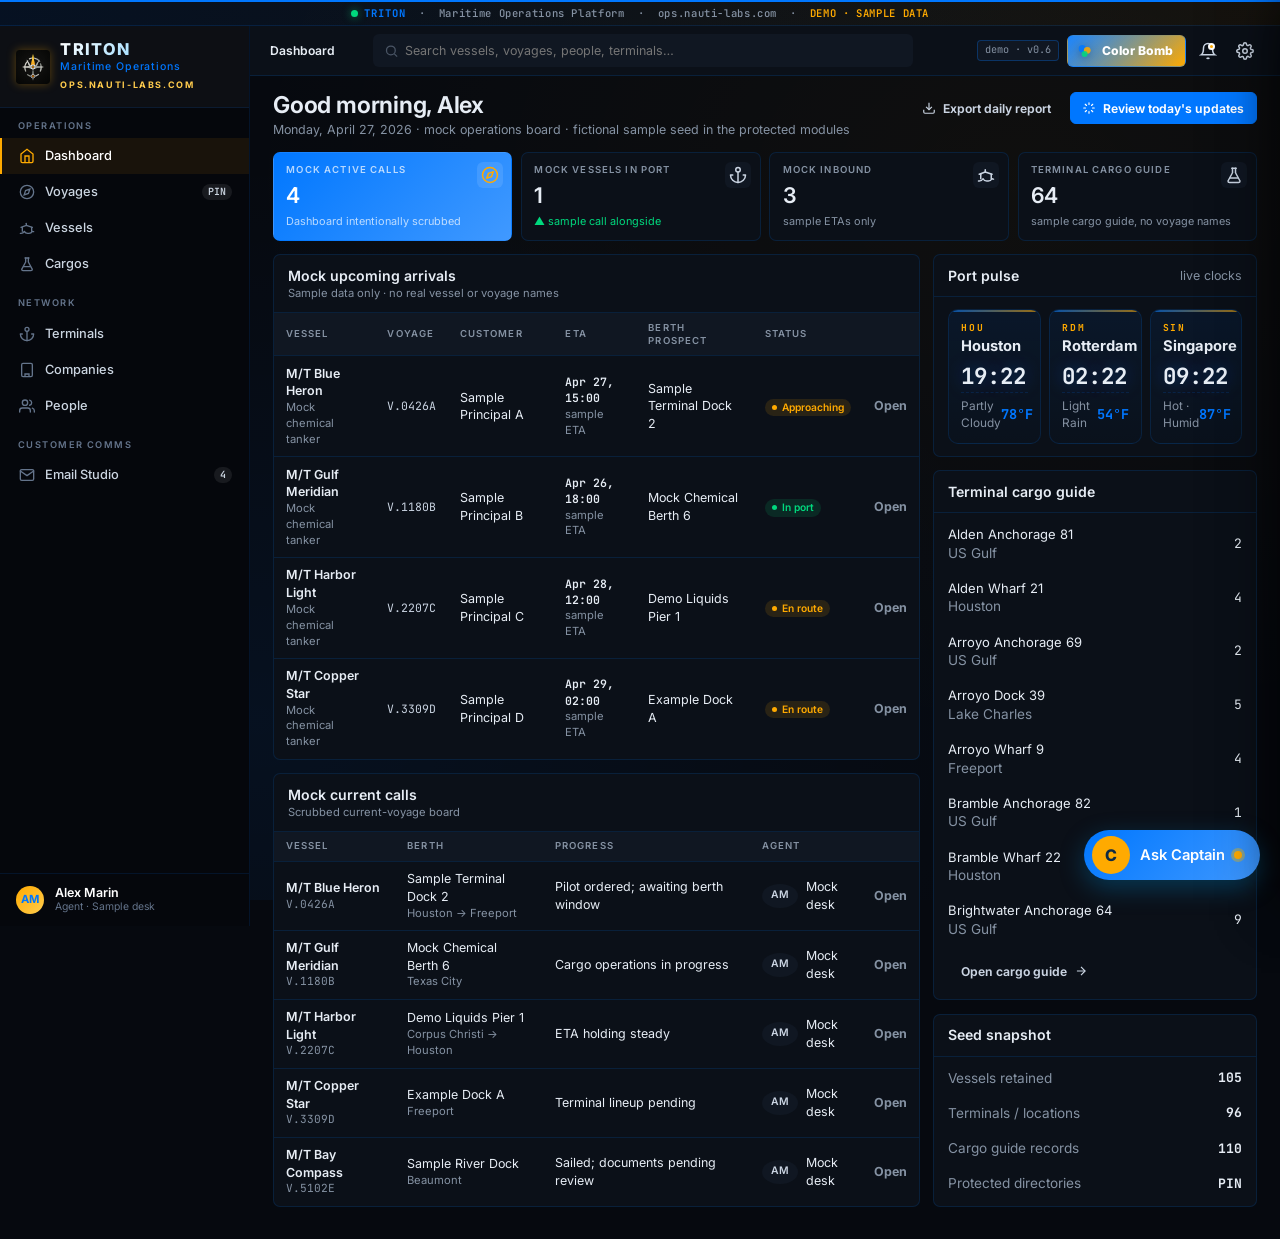
==== commit 1d92f0ed: "Remove remaining real names and sample vessel names. The console persona, Letter byline, and demo ve" ====
--- a/index.html
+++ b/index.html
@@ -763,48 +763,6 @@
     font-size: 0.92rem;
   }
   .page-actions { display: flex; gap: 0.5rem; align-items: center; flex-wrap: wrap; }
-
-  .pilot-cta {
-    display: flex;
-    align-items: center;
-    justify-content: space-between;
-    gap: 1rem;
-    margin: 0 0 0.85rem;
-    padding: 0.9rem 1rem;
-    border-radius: 8px;
-    border: 1px solid rgba(255, 170, 0, 0.38);
-    background: linear-gradient(100deg, rgba(255,170,0,0.12), rgba(0,119,255,0.08));
-  }
-  .pilot-cta-kicker {
-    font-size: 0.62rem;
-    font-weight: 700;
-    letter-spacing: 0.14em;
-    text-transform: uppercase;
-    color: var(--amber);
-  }
-  .pilot-cta-title {
-    margin-top: 0.15rem;
-    font-size: 1rem;
-    font-weight: 700;
-    letter-spacing: -0.01em;
-  }
-  .pilot-cta-text {
-    margin-top: 0.2rem;
-    max-width: 68ch;
-    color: var(--text-muted);
-    font-size: 0.8rem;
-  }
-  .pilot-cta-actions { display: flex; flex-wrap: wrap; gap: 0.45rem; flex-shrink: 0; }
-  a.pilot-cta-book {
-    background: var(--amber);
-    color: #121416;
-    border-color: var(--amber);
-    font-weight: 700;
-  }
-  a.pilot-cta-book:hover { background: #ffb82e; color: #121416; }
-  @media (max-width: 800px) {
-    .pilot-cta { flex-direction: column; align-items: flex-start; }
-  }
 
   /* ─── BUTTONS ─── */
   .btn {
@@ -2916,21 +2874,11 @@
       </a>
     </div>
 
-    <div class="sidebar-section">
-      <div class="sidebar-section-title">Get Triton</div>
-      <a class="nav-item" href="/pricing/">
-        <span class="icon">${ICON.tag}</span> Pricing
-      </a>
-      <a class="nav-item" href="/pilot/">
-        <span class="icon">${ICON.calendar}</span> Book a demo
-      </a>
-    </div>
-
     <div class="sidebar-footer">
-      <div class="avatar">JL</div>
+      <div class="avatar">AM</div>
       <div class="sidebar-user">
-        <div class="sidebar-user-name">Justin LeBlanc</div>
-        <div class="sidebar-user-role">Agent · Beaumont</div>
+        <div class="sidebar-user-name">Alex Marin</div>
+        <div class="sidebar-user-role">Agent · Sample desk</div>
       </div>
     </div>
   </aside>
@@ -2988,8 +2936,6 @@
     arrow:   `<svg width="14" height="14" viewBox="0 0 24 24" fill="none" stroke="currentColor" stroke-width="2"><line x1="5" y1="12" x2="19" y2="12"/><polyline points="12 5 19 12 12 19"/></svg>`,
     clock:   `<svg width="14" height="14" viewBox="0 0 24 24" fill="none" stroke="currentColor" stroke-width="2"><circle cx="12" cy="12" r="10"/><polyline points="12 6 12 12 16 14"/></svg>`,
     phone:   `<svg width="14" height="14" viewBox="0 0 24 24" fill="none" stroke="currentColor" stroke-width="2"><path d="M22 16.92v3a2 2 0 0 1-2.18 2 19.79 19.79 0 0 1-8.63-3.07 19.5 19.5 0 0 1-6-6 19.79 19.79 0 0 1-3.07-8.67A2 2 0 0 1 4.11 2h3a2 2 0 0 1 2 1.72 12.84 12.84 0 0 0 .7 2.81 2 2 0 0 1-.45 2.11L8.09 9.91a16 16 0 0 0 6 6l1.27-1.27a2 2 0 0 1 2.11-.45 12.84 12.84 0 0 0 2.81.7A2 2 0 0 1 22 16.92z"/></svg>`,
-    tag:     `<svg width="18" height="18" viewBox="0 0 24 24" fill="none" stroke="currentColor" stroke-width="2" stroke-linecap="round" stroke-linejoin="round"><path d="M20.59 13.41l-7.17 7.17a2 2 0 0 1-2.83 0L2 12V2h10l8.59 8.59a2 2 0 0 1 0 2.82z"/><line x1="7" y1="7" x2="7.01" y2="7"/></svg>`,
-    calendar:`<svg width="18" height="18" viewBox="0 0 24 24" fill="none" stroke="currentColor" stroke-width="2" stroke-linecap="round" stroke-linejoin="round"><rect x="3" y="4" width="18" height="18" rx="2"/><line x1="16" y1="2" x2="16" y2="6"/><line x1="8" y1="2" x2="8" y2="6"/><line x1="3" y1="10" x2="21" y2="10"/></svg>`,
   };
 
   // After ICON is defined, fill the sidebar nav icons in (we used template-literal placeholders that won't auto-evaluate in HTML)
@@ -3033,7 +2979,7 @@
 
   // ─── PEOPLE (all-fictional) ───
   const PEOPLE = [
-    { id: 'p-jl',   name: 'Justin LeBlanc',     role: 'Operations Manager · Houston', companyId: 'co-agency', email: 'justin@demo.nauti-labs.com',   phone: '+1 713 555 0188', initials: 'JL' },
+    { id: 'p-jl',   name: 'Alex Marin',         role: 'Operations Manager · Houston', companyId: 'co-agency', email: 'alex.marin@example.com',       phone: '+1 713 555 0188', initials: 'AM' },
     { id: 'p-rh',   name: 'Renee Holloway',     role: 'Senior Boarding Agent',        companyId: 'co-agency', email: 'renee@demo.nauti-labs.com',    phone: '+1 713 555 0212', initials: 'RH' },
     { id: 'p-eo',   name: 'Emiko Okabe',        role: 'Documentation Lead',           companyId: 'co-agency', email: 'emiko@demo.nauti-labs.com',    phone: '+1 713 555 0244', initials: 'EO' },
     { id: 'p-wb',   name: 'Wesley Brand',       role: 'Boarding Agent',               companyId: 'co-agency', email: 'wesley@demo.nauti-labs.com',   phone: '+1 713 555 0219', initials: 'WB' },
@@ -3100,7 +3046,7 @@
     { id: 'v-polaris',   name: 'M/T Polaris Star',     imo: '9990101', dwt: 49850, loa: 183.0, beam: 32.2, draft: 11.2, type: 'MR2 Chemical/Product', built: 2019, flag: 'LR', operatorId: 'co-helix',    masterId: 'p-cap1', notes: 'IMO II/III, 16 cargo tanks, deepwell pumps.' },
     { id: 'v-tradewind', name: 'M/T Tradewind',        imo: '9990202', dwt: 37500, loa: 184.5, beam: 27.4, draft: 10.5, type: 'MR1 Chemical',         built: 2017, flag: 'MH', operatorId: 'co-helix',    masterId: 'p-cap2' },
     { id: 'v-northern',  name: 'M/T Northern Aurora',  imo: '9990303', dwt: 45000, loa: 183.0, beam: 32.2, draft: 11.0, type: 'MR1 Chemical',         built: 2021, flag: 'NO', operatorId: 'co-borealis', masterId: 'p-cap3' },
-    { id: 'v-compass',   name: 'M/T Compass Rose',     imo: '9990404', dwt: 37200, loa: 184.5, beam: 27.4, draft: 10.4, type: 'MR1 Chemical',         built: 2014, flag: 'NO', operatorId: 'co-borealis', masterId: 'p-cap4' },
+    { id: 'v-compass',   name: 'M/T Compass Rose',     imo: '9990408', dwt: 37200, loa: 184.5, beam: 27.4, draft: 10.4, type: 'MR1 Chemical',         built: 2014, flag: 'NO', operatorId: 'co-borealis', masterId: 'p-cap4' },
     { id: 'v-endeavor',  name: 'M/T Endeavor',         imo: '9990505', dwt: 49998, loa: 183.0, beam: 32.2, draft: 11.0, type: 'MR2 Chemical/Product', built: 2022, flag: 'DE', operatorId: 'co-stratos',  masterId: 'p-cap5' },
     { id: 'v-mariner',   name: 'M/T Mariner Sky',      imo: '9990606', dwt: 37000, loa: 183.0, beam: 32.2, draft: 10.5, type: 'MR1 Chemical',         built: 2010, flag: 'DE', operatorId: 'co-stratos',  masterId: 'p-cap6' },
     { id: 'v-aether',    name: 'M/T Aether',           imo: '9990707', dwt: 46200, loa: 183.0, beam: 32.2, draft: 11.0, type: 'MR2 Chemical/Product', built: 2018, flag: 'GR', operatorId: 'co-delta',    masterId: 'p-cap7' },
@@ -3317,8 +3263,8 @@
   ];
 
 
-  // --- RECOVERED TRITON SEED: generated from local recovery pack ---
-  const RECOVERED_NAUTI_OPS_SEED = {"companies":[{"id":"co-texas-marine-agency","name":"Texas Marine Agency","type":"Agency","city":"Houston, TX","since":2026,"website":"","billing":"","notes":"Recovered local seed"},{"id":"co-stolt-nielsen","name":"Stolt-Nielsen","type":"Vessel Operator","city":"Norway","since":2026,"website":"","billing":"ops@stolt-nielsen.com","notes":"glaucus.db:companies"},{"id":"co-odfjell-se","name":"Odfjell SE","type":"Vessel Operator","city":"Norway","since":2026,"website":"","billing":"ops@odfjell.com","notes":"glaucus.db:companies"},{"id":"co-mol-chemical-tankers","name":"MOL Chemical Tankers","type":"Vessel Operator","city":"Japan","since":2026,"website":"","billing":"ops@molchemical.com","notes":"glaucus.db:companies"},{"id":"co-navig8-chemical-tankers","name":"Navig8 Chemical Tankers","type":"Vessel Operator","city":"Singapore","since":2026,"website":"","billing":"ops@navig8.com","notes":"glaucus.db:companies"},{"id":"co-maersk-tankers","name":"Maersk Tankers","type":"Vessel Operator","city":"Denmark","since":2026,"website":"","billing":"ops@maersktankers.com","notes":"glaucus.db:companies"},{"id":"co-team-tankers-international","name":"Team Tankers International","type":"Vessel Operator","city":"Bermuda","since":2026,"website":"","billing":"ops@teamtankers.com","notes":"glaucus.db:companies"},{"id":"co-basf-se","name":"BASF SE","type":"Charterer","city":"Germany","since":2026,"website":"","billing":"shipping@basf.com","notes":"glaucus.db:companies"},{"id":"co-dow-chemical","name":"Dow Chemical","type":"Charterer","city":"USA","since":2026,"website":"","billing":"shipping@dow.com","notes":"glaucus.db:companies"},{"id":"co-lyondellbasell","name":"LyondellBasell","type":"Charterer","city":"USA","since":2026,"website":"","billing":"shipping@lyb.com","notes":"glaucus.db:companies"},{"id":"co-westlake-chemical","name":"Westlake Chemical","type":"Charterer","city":"USA","since":2026,"website":"","billing":"shipping@westlake.com","notes":"glaucus.db:companies"},{"id":"co-itc-deer-park","name":"ITC Deer Park","type":"Terminal Operator","city":"USA","since":2026,"website":"","billing":"operations@itcdeerpark.com","notes":"glaucus.db:companies"},{"id":"co-vopak-usa","name":"Vopak USA","type":"Terminal Operator","city":"USA","since":2026,"website":"","billing":"houston@vopak.com","notes":"glaucus.db:companies"},{"id":"co-brownsville-ship-channel-anchorage","name":"Brownsville Ship Channel Anchorage","type":"Terminal Operator","city":"","since":2026,"website":"","billing":null,"notes":"glaucus.db:locations"},{"id":"co-international-bridge-terminal","name":"International Bridge Terminal","type":"Terminal Operator","city":"","since":2026,"website":"","billing":null,"notes":"glaucus.db:locations"},{"id":"co-corpus-christi-outer-anchorage","name":"Corpus Christi Outer Anchorage","type":"Terminal Operator","city":"","since":2026,"website":"","billing":null,"notes":"glaucus.db:locations"},{"id":"co-valero-corpus-christi-west","name":"Valero Corpus Christi West","type":"Terminal Operator","city":"","since":2026,"website":"","billing":null,"notes":"glaucus.db:locations"},{"id":"co-citgo-corpus-christi","name":"CITGO Corpus Christi","type":"Terminal Operator","city":"","since":2026,"website":"","billing":null,"notes":"glaucus.db:locations"},{"id":"co-flint-hills-resources-cc","name":"Flint Hills Resources CC","type":"Terminal Operator","city":"","since":2026,"website":"","billing":null,"notes":"glaucus.db:locations"},{"id":"co-kinder-morgan-corpus-christi","name":"Kinder Morgan Corpus Christi","type":"Terminal Operator","city":"","since":2026,"website":"","billing":null,"notes":"glaucus.db:locations"},{"id":"co-freeport-outer-anchorage","name":"Freeport Outer Anchorage","type":"Terminal Operator","city":"","since":2026,"website":"","billing":null,"notes":"glaucus.db:locations"},{"id":"co-dow-chemical-freeport","name":"Dow Chemical Freeport","type":"Terminal Operator","city":"","since":2026,"website":"","billing":null,"notes":"glaucus.db:locations"},{"id":"co-basf-freeport","name":"BASF Freeport","type":"Terminal Operator","city":"","since":2026,"website":"","billing":null,"notes":"glaucus.db:locations"},{"id":"co-oiltanking-freeport","name":"Oiltanking Freeport","type":"Terminal Operator","city":"","since":2026,"website":"","billing":null,"notes":"glaucus.db:locations"},{"id":"co-texas-city-outer-anchorage","name":"Texas City Outer Anchorage","type":"Terminal Operator","city":"","since":2026,"website":"","billing":null,"notes":"glaucus.db:locations"},{"id":"co-marathon-petroleum-texas-city","name":"Marathon Petroleum Texas City","type":"Terminal Operator","city":"","since":2026,"website":"","billing":null,"notes":"glaucus.db:locations"},{"id":"co-valero-texas-city","name":"Valero Texas City","type":"Terminal Operator","city":"","since":2026,"website":"","billing":null,"notes":"glaucus.db:locations"},{"id":"co-oiltanking-texas-city","name":"Oiltanking Texas City","type":"Terminal Operator","city":"","since":2026,"website":"","billing":null,"notes":"glaucus.db:locations"},{"id":"co-galveston-anchorage-area-f","name":"Galveston Anchorage Area F","type":"Terminal Operator","city":"","since":2026,"website":"","billing":null,"notes":"glaucus.db:locations"},{"id":"co-houston-outer-bar-anchorage","name":"Houston Outer Bar Anchorage","type":"Terminal Operator","city":"","since":2026,"website":"","billing":null,"notes":"glaucus.db:locations"},{"id":"co-vopak-deer-park","name":"Vopak Deer Park","type":"Terminal Operator","city":"","since":2026,"website":"","billing":null,"notes":"glaucus.db:locations"},{"id":"co-shell-deer-park","name":"Shell Deer Park","type":"Terminal Operator","city":"","since":2026,"website":"","billing":null,"notes":"glaucus.db:locations"},{"id":"co-lyondellbasell-houston","name":"LyondellBasell Houston","type":"Terminal Operator","city":"","since":2026,"website":"","billing":null,"notes":"glaucus.db:locations"},{"id":"co-kinder-morgan-galena-park","name":"Kinder Morgan Galena Park","type":"Terminal Operator","city":"","since":2026,"website":"","billing":null,"notes":"glaucus.db:locations"},{"id":"co-enterprise-houston","name":"Enterprise Houston","type":"Terminal Operator","city":"","since":2026,"website":"","billing":null,"notes":"glaucus.db:locations"},{"id":"co-oiltanking-houston","name":"Oiltanking Houston","type":"Terminal Operator","city":"","since":2026,"website":"","billing":null,"notes":"glaucus.db:locations"},{"id":"co-exxonmobil-baytown","name":"ExxonMobil Baytown","type":"Terminal Operator","city":"","since":2026,"website":"","billing":null,"notes":"glaucus.db:locations"},{"id":"co-ineos-battleground","name":"Ineos Battleground","type":"Terminal Operator","city":"","since":2026,"website":"","billing":null,"notes":"glaucus.db:locations"},{"id":"co-bayer-materialscience-baytown","name":"Bayer MaterialScience Baytown","type":"Terminal Operator","city":"","since":2026,"website":"","billing":null,"notes":"glaucus.db:locations"},{"id":"co-sabine-outer-anchorage-buoy","name":"Sabine Outer Anchorage / Buoy","type":"Terminal Operator","city":"","since":2026,"website":"","billing":null,"notes":"glaucus.db:locations"},{"id":"co-valero-port-arthur-refinery","name":"Valero Port Arthur Refinery","type":"Terminal Operator","city":"","since":2026,"website":"","billing":null,"notes":"glaucus.db:locations"},{"id":"co-motiva-port-arthur","name":"Motiva Port Arthur","type":"Terminal Operator","city":"","since":2026,"website":"","billing":null,"notes":"glaucus.db:locations"},{"id":"co-totalenergies-port-arthur","name":"TotalEnergies Port Arthur","type":"Terminal Operator","city":"","since":2026,"website":"","billing":null,"notes":"glaucus.db:locations"},{"id":"co-huntsman-port-neches","name":"Huntsman Port Neches","type":"Terminal Operator","city":"","since":2026,"website":"","billing":null,"notes":"glaucus.db:locations"},{"id":"co-borden-chemical-beaumont","name":"Borden Chemical Beaumont","type":"Terminal Operator","city":"","since":2026,"website":"","billing":null,"notes":"glaucus.db:locations"},{"id":"co-exxonmobil-beaumont","name":"ExxonMobil Beaumont","type":"Terminal Operator","city":"","since":2026,"website":"","billing":null,"notes":"glaucus.db:locations"},{"id":"co-gulf-chemical-metallurgical","name":"Gulf Chemical & Metallurgical","type":"Terminal Operator","city":"","since":2026,"website":"","billing":null,"notes":"glaucus.db:locations"},{"id":"co-beaumont-outer-anchorage","name":"Beaumont Outer Anchorage","type":"Terminal Operator","city":"","since":2026,"website":"","billing":null,"notes":"glaucus.db:locations"},{"id":"co-lake-charles-outer-anchorage","name":"Lake Charles Outer Anchorage","type":"Terminal Operator","city":"","since":2026,"website":"","billing":null,"notes":"glaucus.db:locations"},{"id":"co-imtt-lake-charles","name":"IMTT Lake Charles","type":"Terminal Operator","city":"","since":2026,"website":"","billing":null,"notes":"glaucus.db:locations"},{"id":"co-westlake-chemical-lake-charles","name":"Westlake Chemical Lake Charles","type":"Terminal Operator","city":"","since":2026,"website":"","billing":null,"notes":"glaucus.db:locations"},{"id":"co-sasol-lake-charles","name":"Sasol Lake Charles","type":"Terminal Operator","city":"","since":2026,"website":"","billing":null,"notes":"glaucus.db:locations"},{"id":"co-phillips-66-lake-charles","name":"Phillips 66 Lake Charles","type":"Terminal Operator","city":"","since":2026,"website":"","billing":null,"notes":"glaucus.db:locations"},{"id":"co-norstar-ship-mngmt","name":"Norstar Ship Mngmt","type":"Other","city":"","since":2026,"website":"","billing":null,"notes":"curated/local evidence"},{"id":"co-norstar-operations","name":"Norstar Operations","type":"Other","city":"","since":2026,"website":"","billing":null,"notes":"curated/local evidence"},{"id":"co-bwc-terminals","name":"BWC Terminals","type":"Terminal Operator","city":"","since":2026,"website":"","billing":null,"notes":"curated/local evidence"},{"id":"co-vopak","name":"Vopak","type":"Terminal Operator","city":"","since":2026,"website":"","billing":null,"notes":"curated/local evidence"},{"id":"co-advario","name":"Advario","type":"Terminal Operator","city":"","since":2026,"website":"","billing":null,"notes":"curated/local evidence"},{"id":"co-exxon","name":"Exxon","type":"Terminal Operator","city":"","since":2026,"website":"","billing":null,"notes":"curated/local evidence"},{"id":"co-exxonmobil","name":"ExxonMobil","type":"Terminal Operator","city":"","since":2026,"website":"","billing":null,"notes":"curated/local evidence"},{"id":"co-stolthaven","name":"Stolthaven","type":"Terminal Operator","city":"","since":2026,"website":"","billing":null,"notes":"curated/local evidence"},{"id":"co-lbc","name":"LBC","type":"Terminal Operator","city":"","since":2026,"website":"","billing":null,"notes":"curated/local evidence"},{"id":"co-lbc-tank-terminals","name":"LBC Tank Terminals","type":"Terminal Operator","city":"","since":2026,"website":"","billing":null,"notes":"curated/local evidence"},{"id":"co-marathon","name":"Marathon","type":"Terminal Operator","city":"","since":2026,"website":"","billing":null,"notes":"curated/local evidence"},{"id":"co-marathon-gbr","name":"Marathon GBR","type":"Terminal Operator","city":"","since":2026,"website":"","billing":null,"notes":"curated/local evidence"},{"id":"co-enterprise","name":"Enterprise","type":"Terminal Operator","city":"","since":2026,"website":"","billing":null,"notes":"curated/local evidence"},{"id":"co-enterprise-products","name":"Enterprise Products","type":"Terminal Operator","city":"","since":2026,"website":"","billing":null,"notes":"curated/local evidence"},{"id":"co-valero","name":"Valero","type":"Terminal Operator","city":"","since":2026,"website":"","billing":null,"notes":"curated/local evidence"},{"id":"co-oxbow-energy-solutions","name":"Oxbow Energy Solutions","type":"Other","city":"","since":2026,"website":"","billing":null,"notes":"curated/local evidence"},{"id":"co-ineos","name":"Ineos","type":"Other","city":"","since":2026,"website":"","billing":null,"notes":"curated/local evidence"},{"id":"co-port-of-texas-city","name":"Port of Texas City","type":"Other","city":"","since":2026,"website":"","billing":null,"notes":"curated/local evidence"},{"id":"co-kinder-morgan","name":"Kinder Morgan","type":"Other","city":"","since":2026,"website":"","billing":null,"notes":"curated/local evidence"},{"id":"co-chevron","name":"Chevron","type":"Other","city":"","since":2026,"website":"","billing":null,"notes":"curated/local evidence"},{"id":"co-occidental-chemical-export-sales-llc","name":"Occidental Chemical Export Sales LLC","type":"Other","city":"","since":2026,"website":"","billing":null,"notes":"curated/local evidence"},{"id":"co-tdc","name":"TDC","type":"Other","city":"","since":2026,"website":"","billing":null,"notes":"curated/local evidence"},{"id":"co-cosan","name":"Cosan","type":"Other","city":"","since":2026,"website":"","billing":null,"notes":"curated/local evidence"},{"id":"co-ipiranga","name":"Ipiranga","type":"Other","city":"","since":2026,"website":"","billing":null,"notes":"curated/local evidence"},{"id":"co-nexbase","name":"Nexbase","type":"Other","city":"","since":2026,"website":"","billing":null,"notes":"curated/local evidence"},{"id":"co-fairwater-commercial-management","name":"Fairwater Commercial Management","type":"Other","city":"","since":2026,"website":"","billing":null,"notes":"curated/local evidence"},{"id":"co-sokana-shipping-trading-ltd","name":"Sokana Shipping & Trading Ltd","type":"Other","city":"","since":2026,"website":"","billing":null,"notes":"curated/local evidence"},{"id":"co-sgs","name":"SGS","type":"Other","city":"","since":2026,"website":"","billing":null,"notes":"curated/local evidence"},{"id":"co-uni-tankers","name":"Uni-Tankers","type":"Charterer","city":"","since":2026,"website":"","billing":null,"notes":"/Users/justinleblanc/Desktop/Glaucus/maritime-operations/documents/cbp-forms/PETS_Portfolio_Summary_v11.xlsx"},{"id":"co-ultratank-shipping-s-a","name":"Ultratank Shipping S.A.","type":"Charterer","city":"","since":2026,"website":"","billing":null,"notes":"/Users/justinleblanc/Desktop/Glaucus/maritime-operations/documents/cbp-forms/PETS_Portfolio_Summary_v11.xlsx"},{"id":"co-mol-americas-ops","name":"MOL Americas Ops","type":"Charterer","city":"","since":2026,"website":"","billing":null,"notes":"/Users/justinleblanc/Desktop/Glaucus/maritime-operations/documents/cbp-forms/PETS_Portfolio_Summary_v11.xlsx"},{"id":"co-hafnia-pools-pte-ltd","name":"Hafnia Pools Pte Ltd","type":"Charterer","city":"","since":2026,"website":"","billing":null,"notes":"/Users/justinleblanc/Desktop/Glaucus/maritime-operations/documents/cbp-forms/PETS_Portfolio_Summary_v11.xlsx"},{"id":"co-scot-tankers","name":"Scot Tankers","type":"Charterer","city":"","since":2026,"website":"","billing":null,"notes":"/Users/justinleblanc/Desktop/Glaucus/maritime-operations/documents/cbp-forms/PETS_Portfolio_Summary_v11.xlsx"},{"id":"co-tmm-tankers","name":"TMM – Tankers","type":"Charterer","city":"","since":2026,"website":"","billing":null,"notes":"/Users/justinleblanc/Desktop/Glaucus/maritime-operations/documents/cbp-forms/PETS_Portfolio_Summary_v11.xlsx"},{"id":"co-navig8-chemicals","name":"Navig8 Chemicals","type":"Charterer","city":"","since":2026,"website":"","billing":null,"notes":"/Users/justinleblanc/Desktop/Glaucus/maritime-operations/documents/cbp-forms/PETS_Portfolio_Summary_v11.xlsx"},{"id":"co-sc-shipping","name":"SC Shipping","type":"Charterer","city":"","since":2026,"website":"","billing":null,"notes":"/Users/justinleblanc/Desktop/Glaucus/maritime-operations/documents/cbp-forms/PETS_Portfolio_Summary_v11.xlsx"},{"id":"co-womar-chemicals","name":"Womar Chemicals","type":"Charterer","city":"","since":2026,"website":"","billing":null,"notes":"/Users/justinleblanc/Desktop/Glaucus/maritime-operations/documents/cbp-forms/PETS_Portfolio_Summary_v11.xlsx"},{"id":"co-mtm-ship-management","name":"MTM Ship Management","type":"Charterer","city":"","since":2026,"website":"","billing":null,"notes":"/Users/justinleblanc/Desktop/Glaucus/maritime-operations/documents/cbp-forms/PETS_Portfolio_Summary_v11.xlsx"},{"id":"co-stolt-tankers-houston","name":"Stolt Tankers - Houston","type":"Charterer","city":"","since":2026,"website":"","billing":null,"notes":"/Users/justinleblanc/Desktop/Glaucus/maritime-operations/documents/cbp-forms/PETS_Portfolio_Summary_v11.xlsx"},{"id":"co-chemship","name":"Chemship","type":"Charterer","city":"","since":2026,"website":"","billing":null,"notes":"/Users/justinleblanc/Desktop/Glaucus/maritime-operations/documents/cbp-forms/PETS_Portfolio_Summary_v11.xlsx"},{"id":"co-peregrine-tankers","name":"Peregrine Tankers","type":"Charterer","city":"","since":2026,"website":"","billing":null,"notes":"/Users/justinleblanc/Desktop/Glaucus/maritime-operations/documents/cbp-forms/PETS_Portfolio_Summary_v11.xlsx"},{"id":"co-serromah-shipping-b-v","name":"Serromah Shipping B.V.","type":"Vessel Operator","city":"","since":2026,"website":"","billing":null,"notes":"maritime-ops/backups/documents_backup_20260401_193718/port-logs/Daphne_V.54_Oriental_Daphne_V.54_-_Final_Port_Log_Houston_Texas_Texas_City_Texas_.eml"},{"id":"co-navig8-chemicals-appointment-nsg-251528-1-","name":"Navig8 Chemicals Appointment # NSG-251528-1 (PC); NSG-251529-1 (LC); NSG-251530-1 (CC) Billing Reference 10402 Rotation Berth Status Berthed Shifting","type":"Vessel Operator","city":"","since":2026,"website":"","billing":null,"notes":"maritime-ops/backups/documents_backup_20260401_193718/port-logs/Navig8_Gratitude_v._47_Final_Port_Log_Galveston_Texas_Lake_Charles_Louisiana_Corpus_Christi_Texas_Point_Comfort_Texas.eml"},{"id":"co-mol-north-america-ops","name":"MOL North America Ops","type":"Vessel Operator","city":"","since":2026,"website":"","billing":null,"notes":"maritime-ops/backups/documents_backup_20260401_193718/port-logs/Valor_V.2502_FW-_Fairchem_Valor_V.2502_-_Final_Port_Log_Galveston_Texas_Point_Comfort_Texas_.eml"},{"id":"co-itc","name":"ITC","type":"Terminal Operator","city":"Houston","since":2026,"website":"","billing":"","notes":"glaucus.db:locations"},{"id":"co-bwc","name":"BWC","type":"Terminal Operator","city":"","since":2026,"website":"","billing":"","notes":"/Users/justinleblanc/Desktop/Glaucus/maritime-operations/documents/cbp-forms/PETS_Portfolio_Summary_v11.xlsx"},{"id":"co-texas-international-terminal","name":"Texas International Terminal","type":"Terminal Operator","city":"","since":2026,"website":"","billing":"","notes":"maritime-ops/backups/documents_backup_20260401_193718/port-logs/Ace_V.2510_Nordic_Ace_V.2510_Final_Port_Log_Houston_Texas_Galveston_Texas_.eml"},{"id":"co-terminal-port-authority","name":"Terminal / Port Authority","type":"Terminal Operator","city":"","since":2026,"website":"","billing":"","notes":"Recovered local seed"},{"id":"co-recovered-vessel-operators","name":"Recovered Vessel Operators","type":"Vessel Operator","city":"","since":2026,"website":"","billing":"","notes":"Recovered local seed"}],"people":[{"id":"p-john-rene-daigre","name":"John Rene Daigre","role":"agent","companyId":"co-texas-marine-agency","email":"","phone":"","initials":"JR"},{"id":"p-robert-medina","name":"Robert Medina","role":"agent","companyId":"co-texas-marine-agency","email":"","phone":"","initials":"RM"},{"id":"p-justin-leblanc","name":"Justin LeBlanc","role":"agent","companyId":"co-texas-marine-agency","email":"","phone":"","initials":"JL"},{"id":"p-lee-antonio-castillo","name":"Lee Antonio Castillo","role":"agent","companyId":"co-texas-marine-agency","email":"","phone":"","initials":"LA"},{"id":"p-rory-smith","name":"Rory Smith","role":"agent","companyId":"co-texas-marine-agency","email":"","phone":"","initials":"RS"},{"id":"p-baldemar-mendiola-jr","name":"Baldemar Mendiola Jr.","role":"agent","companyId":"co-texas-marine-agency","email":"","phone":"","initials":"BM"},{"id":"p-kevin-jensen","name":"Kevin Jensen","role":"agent","companyId":"co-texas-marine-agency","email":"","phone":"","initials":"KJ"},{"id":"p-steven-bermudez","name":"Steven Bermudez","role":"agent","companyId":"co-texas-marine-agency","email":"","phone":"","initials":"SB"},{"id":"p-nicholas-seidel","name":"Nicholas Seidel","role":"agent","companyId":"co-texas-marine-agency","email":"","phone":"","initials":"NS"},{"id":"p-trevor-morris","name":"Trevor Morris","role":"agent","companyId":"co-texas-marine-agency","email":"","phone":"","initials":"TM"},{"id":"p-daniel-gould","name":"Daniel Gould","role":"agent","companyId":"co-texas-marine-agency","email":"","phone":"","initials":"DG"},{"id":"p-andrew-j-guerrero","name":"Andrew J Guerrero","role":"agent","companyId":"co-texas-marine-agency","email":"","phone":"","initials":"AJ"},{"id":"p-luis-lopez-reyes","name":"Luis Lopez-Reyes","role":"agent","companyId":"co-texas-marine-agency","email":"","phone":"","initials":"LL"},{"id":"p-luke-reed","name":"Luke Reed","role":"agent","companyId":"co-texas-marine-agency","email":"","phone":"","initials":"LR"},{"id":"p-caleb-withers","name":"Caleb Withers","role":"agent","companyId":"co-texas-marine-agency","email":"","phone":"","initials":"CW"},{"id":"p-edwin-lopez","name":"Edwin Lopez","role":"agent","companyId":"co-texas-marine-agency","email":"","phone":"","initials":"EL"},{"id":"p-charlie-schumann","name":"Charlie Schumann","role":"surveyor","companyId":"co-sgs","email":"charlie.schumann@sgs.com","phone":"832-622-8437","initials":"CS"},{"id":"p-ky-taylor","name":"Ky Taylor","role":"surveyor","companyId":"co-sgs","email":"ky.taylor@sgs.com","phone":"346-605-4110","initials":"KT"},{"id":"p-marcus-amah","name":"Marcus Amah","role":"surveyor","companyId":"co-sgs","email":"marcus.amah@sgs.com","phone":"346-281-6545","initials":"MA"},{"id":"p-blaiz-spears","name":"Blaiz Spears","role":"surveyor","companyId":"co-sgs","email":"blaiz.spears@sgs.com","phone":"832-964-8432","initials":"BS"}],"terminals":[{"id":"t-brownsville-ship-channel-anchorage","name":"Brownsville Ship Channel Anchorage","companyId":"co-brownsville-ship-channel-anchorage","city":"Brownsville, TX","berths":[{"name":"BRO Anchorage","loa":"—","draft":"—","products":["Awaiting berth"]}],"contactId":null,"notes":"glaucus.db:locations"},{"id":"t-international-bridge-terminal","name":"International Bridge Terminal","companyId":"co-international-bridge-terminal","city":"Brownsville, TX","berths":[{"name":"IBT Brownsville","loa":"—","draft":10.4,"products":[]}],"contactId":null,"notes":"glaucus.db:locations"},{"id":"t-corpus-christi-outer-anchorage","name":"Corpus Christi Outer Anchorage","companyId":"co-corpus-christi-outer-anchorage","city":"Corpus Christi, TX","berths":[{"name":"CC Anchorage","loa":"—","draft":"—","products":["Awaiting berth"]}],"contactId":null,"notes":"glaucus.db:locations"},{"id":"t-valero-corpus-christi-west","name":"Valero Corpus Christi West","companyId":"co-valero-corpus-christi-west","city":"Corpus Christi, TX","berths":[{"name":"Valero CC West","loa":"—","draft":12.5,"products":["Crude","Fuel Oil","Gasoline","Distillates"]}],"contactId":null,"notes":"glaucus.db:locations"},{"id":"t-citgo-corpus-christi","name":"CITGO Corpus Christi","companyId":"co-citgo-corpus-christi","city":"Corpus Christi, TX","berths":[{"name":"CITGO CC","loa":"—","draft":12.2,"products":[]}],"contactId":null,"notes":"glaucus.db:locations"},{"id":"t-flint-hills-resources-cc","name":"Flint Hills Resources CC","companyId":"co-flint-hills-resources-cc","city":"Corpus Christi, TX","berths":[{"name":"Flint Hills CC","loa":"—","draft":11.0,"products":["Gasoline","Distillates","Chemicals"]}],"contactId":null,"notes":"glaucus.db:locations"},{"id":"t-kinder-morgan-corpus-christi","name":"Kinder Morgan Corpus Christi","companyId":"co-kinder-morgan-corpus-christi","city":"Corpus Christi, TX","berths":[{"name":"KM Corpus Christi","loa":"—","draft":12.0,"products":["Refined Products","Chemicals"]}],"contactId":null,"notes":"glaucus.db:locations"},{"id":"t-freeport-outer-anchorage","name":"Freeport Outer Anchorage","companyId":"co-freeport-outer-anchorage","city":"Freeport, TX","berths":[{"name":"Freeport Anchorage","loa":"—","draft":"—","products":["Awaiting berth"]}],"contactId":null,"notes":"glaucus.db:locations"},{"id":"t-dow-chemical-freeport","name":"Dow Chemical Freeport","companyId":"co-dow-chemical-freeport","city":"Freeport, TX","berths":[{"name":"Dow Freeport","loa":"—","draft":12.5,"products":["Chemicals","Ethylene","Propylene","Glycols"]}],"contactId":null,"notes":"glaucus.db:locations"},{"id":"t-basf-freeport","name":"BASF Freeport","companyId":"co-basf-freeport","city":"Freeport, TX","berths":[{"name":"BASF Freeport","loa":"—","draft":11.0,"products":["Chemicals","Intermediates"]}],"contactId":null,"notes":"glaucus.db:locations"},{"id":"t-oiltanking-freeport","name":"Oiltanking Freeport","companyId":"co-oiltanking-freeport","city":"Freeport, TX","berths":[{"name":"Oiltanking Freeport","loa":"—","draft":12.2,"products":["Chemicals","Refined Products"]}],"contactId":null,"notes":"glaucus.db:locations"},{"id":"t-texas-city-outer-anchorage","name":"Texas City Outer Anchorage","companyId":"co-texas-city-outer-anchorage","city":"Texas City, TX","berths":[{"name":"TX City Anchorage","loa":"—","draft":"—","products":["Awaiting berth"]}],"contactId":null,"notes":"glaucus.db:locations"},{"id":"t-marathon-petroleum-texas-city","name":"Marathon Petroleum Texas City","companyId":"co-marathon-petroleum-texas-city","city":"Texas City, TX","berths":[{"name":"Marathon TX City","loa":"—","draft":12.8,"products":["Crude","Refined Products"]}],"contactId":null,"notes":"glaucus.db:locations"},{"id":"t-valero-texas-city","name":"Valero Texas City","companyId":"co-valero-texas-city","city":"Texas City, TX","berths":[{"name":"Valero TX City","loa":"—","draft":12.5,"products":["Crude","Gasoline","Distillates"]}],"contactId":null,"notes":"glaucus.db:locations"},{"id":"t-oiltanking-texas-city","name":"Oiltanking Texas City","companyId":"co-oiltanking-texas-city","city":"Texas City, TX","berths":[{"name":"Oiltanking TX City","loa":"—","draft":11.5,"products":["Chemicals","Refined Products"]}],"contactId":null,"notes":"glaucus.db:locations"},{"id":"t-galveston-anchorage-area-f","name":"Galveston Anchorage Area F","companyId":"co-galveston-anchorage-area-f","city":"Galveston, TX","berths":[{"name":"Galveston Anchorage","loa":"—","draft":"—","products":["Awaiting berth"]}],"contactId":null,"notes":"glaucus.db:locations"},{"id":"t-houston-outer-bar-anchorage","name":"Houston Outer Bar Anchorage","companyId":"co-houston-outer-bar-anchorage","city":"Houston, TX","berths":[{"name":"Houston Bar Anchorage","loa":"—","draft":"—","products":["Awaiting berth"]}],"contactId":null,"notes":"glaucus.db:locations"},{"id":"t-itc-deer-park","name":"ITC Deer Park","companyId":"co-itc-deer-park","city":"Houston, TX","berths":[{"name":"ITC Deer Park","loa":"—","draft":12.5,"products":["Chemicals","Methanol","Benzene","Toluene","Xylene","Styrene","Glycols"]}],"contactId":null,"notes":"glaucus.db:locations"},{"id":"t-vopak-deer-park","name":"Vopak Deer Park","companyId":"co-vopak-deer-park","city":"Houston, TX","berths":[{"name":"Vopak Deer Park","loa":"—","draft":12.8,"products":["Chemicals","Refined Products","Vegetable Oils"]}],"contactId":null,"notes":"glaucus.db:locations"},{"id":"t-shell-deer-park","name":"Shell Deer Park","companyId":"co-shell-deer-park","city":"Houston, TX","berths":[{"name":"Shell Deer Park","loa":"—","draft":13.0,"products":["Chemicals","Crude","Refined Products"]}],"contactId":null,"notes":"glaucus.db:locations"},{"id":"t-lyondellbasell-houston","name":"LyondellBasell Houston","companyId":"co-lyondellbasell-houston","city":"Houston, TX","berths":[{"name":"LYB Houston","loa":"—","draft":11.5,"products":["Chemicals","Propylene Oxide","Styrene","PO"]}],"contactId":null,"notes":"glaucus.db:locations"},{"id":"t-kinder-morgan-galena-park","name":"Kinder Morgan Galena Park","companyId":"co-kinder-morgan-galena-park","city":"Houston, TX","berths":[{"name":"KM Galena Park","loa":"—","draft":12.0,"products":["Chemicals","Refined Products","Ethanol"]}],"contactId":null,"notes":"glaucus.db:locations"},{"id":"t-enterprise-houston","name":"Enterprise Houston","companyId":"co-enterprise-houston","city":"Houston, TX","berths":[{"name":"Enterprise Houston","loa":"—","draft":12.5,"products":["NGLs","Propane","Butane","Refined Products"]}],"contactId":null,"notes":"glaucus.db:locations"},{"id":"t-oiltanking-houston","name":"Oiltanking Houston","companyId":"co-oiltanking-houston","city":"Houston, TX","berths":[{"name":"Oiltanking Houston","loa":"—","draft":12.2,"products":["Chemicals","Refined Products","Crude"]}],"contactId":null,"notes":"glaucus.db:locations"},{"id":"t-exxonmobil-baytown","name":"ExxonMobil Baytown","companyId":"co-exxonmobil-baytown","city":"Houston, TX","berths":[{"name":"ExxonMobil Baytown","loa":"—","draft":14.0,"products":["Crude","Refined Products","Chemicals"]}],"contactId":null,"notes":"glaucus.db:locations"},{"id":"t-ineos-battleground","name":"Ineos Battleground","companyId":"co-ineos-battleground","city":"Houston, TX","berths":[{"name":"Ineos Battleground","loa":"—","draft":12.0,"products":["Chemicals","Olefins"]}],"contactId":null,"notes":"glaucus.db:locations"},{"id":"t-bayer-materialscience-baytown","name":"Bayer MaterialScience Baytown","companyId":"co-bayer-materialscience-baytown","city":"Houston, TX","berths":[{"name":"Bayer Baytown","loa":"—","draft":11.0,"products":["Chemicals","MDI","TDI"]}],"contactId":null,"notes":"glaucus.db:locations"},{"id":"t-sabine-outer-anchorage-buoy","name":"Sabine Outer Anchorage / Buoy","companyId":"co-sabine-outer-anchorage-buoy","city":"Port Arthur, TX","berths":[{"name":"Sabine Buoy","loa":"—","draft":"—","products":[]}],"contactId":null,"notes":"glaucus.db:locations"},{"id":"t-valero-port-arthur-refinery","name":"Valero Port Arthur Refinery","companyId":"co-valero-port-arthur-refinery","city":"Port Arthur, TX","berths":[{"name":"Valero Port Arthur","loa":"—","draft":13.5,"products":["Crude","Refined Products","Fuel Oil"]}],"contactId":null,"notes":"glaucus.db:locations"},{"id":"t-motiva-port-arthur","name":"Motiva Port Arthur","companyId":"co-motiva-port-arthur","city":"Port Arthur, TX","berths":[{"name":"Motiva Port Arthur","loa":"—","draft":14.0,"products":["Crude","Refined Products"]}],"contactId":null,"notes":"glaucus.db:locations"},{"id":"t-totalenergies-port-arthur","name":"TotalEnergies Port Arthur","companyId":"co-totalenergies-port-arthur","city":"Port Arthur, TX","berths":[{"name":"Total Port Arthur","loa":"—","draft":13.0,"products":["Crude","Refined Products","Chemicals"]}],"contactId":null,"notes":"glaucus.db:locations"},{"id":"t-huntsman-port-neches","name":"Huntsman Port Neches","companyId":"co-huntsman-port-neches","city":"Port Arthur, TX","berths":[{"name":"Huntsman Port Neches","loa":"—","draft":11.5,"products":["Chemicals","MDI","Amines","Aniline"]}],"contactId":null,"notes":"glaucus.db:locations"},{"id":"t-borden-chemical-beaumont","name":"Borden Chemical Beaumont","companyId":"co-borden-chemical-beaumont","city":"Beaumont, TX","berths":[{"name":"Borden Beaumont","loa":"—","draft":11.0,"products":["Chemicals","Formaldehyde","Resins"]}],"contactId":null,"notes":"glaucus.db:locations"},{"id":"t-exxonmobil-beaumont","name":"ExxonMobil Beaumont","companyId":"co-exxonmobil-beaumont","city":"Beaumont, TX","berths":[{"name":"ExxonMobil Beaumont","loa":"—","draft":13.5,"products":["Crude","Refined Products","Chemicals"]}],"contactId":null,"notes":"glaucus.db:locations"},{"id":"t-gulf-chemical-metallurgical","name":"Gulf Chemical & Metallurgical","companyId":"co-gulf-chemical-metallurgical","city":"Beaumont, TX","berths":[{"name":"Gulf Chem Beaumont","loa":"—","draft":10.5,"products":["Chemicals","Spent Catalyst"]}],"contactId":null,"notes":"glaucus.db:locations"},{"id":"t-beaumont-outer-anchorage","name":"Beaumont Outer Anchorage","companyId":"co-beaumont-outer-anchorage","city":"Beaumont, TX","berths":[{"name":"Beaumont Anchorage","loa":"—","draft":"—","products":["Awaiting berth"]}],"contactId":null,"notes":"glaucus.db:locations"},{"id":"t-lake-charles-outer-anchorage","name":"Lake Charles Outer Anchorage","companyId":"co-lake-charles-outer-anchorage","city":"Lake Charles","berths":[{"name":"Lake Charles Anchorage","loa":"—","draft":"—","products":["Awaiting berth"]}],"contactId":null,"notes":"glaucus.db:locations"},{"id":"t-imtt-lake-charles","name":"IMTT Lake Charles","companyId":"co-imtt-lake-charles","city":"Lake Charles","berths":[{"name":"IMTT Lake Charles","loa":"—","draft":12.5,"products":["Chemicals","Refined Products","Vegetable Oils"]}],"contactId":null,"notes":"glaucus.db:locations"},{"id":"t-westlake-chemical-lake-charles","name":"Westlake Chemical Lake Charles","companyId":"co-westlake-chemical-lake-charles","city":"Lake Charles","berths":[{"name":"Westlake Lake Charles","loa":"—","draft":11.5,"products":["Chemicals","PVC","Caustic Soda","EDC","VCM"]}],"contactId":null,"notes":"glaucus.db:locations"},{"id":"t-sasol-lake-charles","name":"Sasol Lake Charles","companyId":"co-sasol-lake-charles","city":"Lake Charles","berths":[{"name":"Sasol Lake Charles","loa":"—","draft":12.0,"products":["Chemicals","Alcohols","Waxes"]}],"contactId":null,"notes":"glaucus.db:locations"},{"id":"t-phillips-66-lake-charles","name":"Phillips 66 Lake Charles","companyId":"co-phillips-66-lake-charles","city":"Lake Charles","berths":[{"name":"P66 Lake Charles","loa":"—","draft":13.0,"products":["Crude","Refined Products"]}],"contactId":null,"notes":"glaucus.db:locations"},{"id":"t-vopak-2","name":"Vopak #2","companyId":"co-vopak","city":"US Gulf","berths":[{"name":"Vopak #2","loa":"—","draft":"—","products":[]}],"contactId":null,"notes":"/Users/justinleblanc/Desktop/Glaucus/maritime-operations/documents/cbp-forms/PETS_Portfolio_Summary_v11.xlsx"},{"id":"t-bwc-manchester-3","name":"BWC Manchester #3","companyId":"co-bwc","city":"US Gulf","berths":[{"name":"BWC Manchester #3","loa":"—","draft":"—","products":[]}],"contactId":null,"notes":"/Users/justinleblanc/Desktop/Glaucus/maritime-operations/documents/cbp-forms/PETS_Portfolio_Summary_v11.xlsx"},{"id":"t-advario-67","name":"Advario #67","companyId":"co-advario","city":"US Gulf","berths":[{"name":"Advario #67","loa":"—","draft":"—","products":[]}],"contactId":null,"notes":"/Users/justinleblanc/Desktop/Glaucus/maritime-operations/documents/cbp-forms/PETS_Portfolio_Summary_v11.xlsx"},{"id":"t-exxon-1","name":"Exxon #1","companyId":"co-exxon","city":"US Gulf","berths":[{"name":"Exxon #1","loa":"—","draft":"—","products":[]}],"contactId":null,"notes":"/Users/justinleblanc/Desktop/Glaucus/maritime-operations/documents/cbp-forms/PETS_Portfolio_Summary_v11.xlsx"},{"id":"t-itc-8","name":"ITC #8","companyId":"co-itc","city":"US Gulf","berths":[{"name":"ITC #8","loa":"—","draft":"—","products":[]}],"contactId":null,"notes":"/Users/justinleblanc/Desktop/Glaucus/maritime-operations/documents/cbp-forms/PETS_Portfolio_Summary_v11.xlsx"},{"id":"t-itc-2","name":"ITC #2","companyId":"co-itc","city":"US Gulf","berths":[{"name":"ITC #2","loa":"—","draft":"—","products":[]}],"contactId":null,"notes":"/Users/justinleblanc/Desktop/Glaucus/maritime-operations/documents/cbp-forms/PETS_Portfolio_Summary_v11.xlsx"},{"id":"t-bwc-magnolia","name":"BWC Magnolia","companyId":"co-bwc","city":"US Gulf","berths":[{"name":"BWC Magnolia","loa":"—","draft":"—","products":["SN150","SN 560","Brightstock","Benzenes","S Neutral Oil 100R","S Neutral Oil 220R","S Neutral Oil 600R","815 Spray Oil 80"]}],"contactId":null,"notes":"/Users/justinleblanc/Desktop/Glaucus/maritime-operations/documents/cbp-forms/PETS_Portfolio_Summary_v11.xlsx"},{"id":"t-bwc-jacintoport","name":"BWC Jacintoport","companyId":"co-bwc","city":"US Gulf","berths":[{"name":"BWC Jacintoport","loa":"—","draft":"—","products":["Pinnacle Oil","VP700","225N Lube Oils","Cosan"]}],"contactId":null,"notes":"/Users/justinleblanc/Desktop/Glaucus/maritime-operations/documents/cbp-forms/PETS_Portfolio_Summary_v11.xlsx"},{"id":"t-stolthaven","name":"Stolthaven","companyId":"co-stolthaven","city":"US Gulf","berths":[{"name":"Stolthaven","loa":"—","draft":"—","products":[]}],"contactId":null,"notes":"/Users/justinleblanc/Desktop/Glaucus/maritime-operations/documents/cbp-forms/PETS_Portfolio_Summary_v11.xlsx"},{"id":"t-advario-texas-city","name":"Advario Texas City","companyId":"co-advario","city":"US Gulf","berths":[{"name":"Advario Texas City","loa":"—","draft":"—","products":[]}],"contactId":null,"notes":"/Users/justinleblanc/Desktop/Glaucus/maritime-operations/documents/cbp-forms/PETS_Portfolio_Summary_v11.xlsx"},{"id":"t-houston","name":"Houston","companyId":"co-terminal-port-authority","city":"US Gulf","berths":[{"name":"Houston","loa":"—","draft":"—","products":[]}],"contactId":null,"notes":"/Users/justinleblanc/Desktop/Glaucus/maritime-operations/documents/cbp-forms/PETS_Portfolio_Summary_v11.xlsx"},{"id":"t-texas-city","name":"Texas City","companyId":"co-terminal-port-authority","city":"US Gulf","berths":[{"name":"Texas City","loa":"—","draft":"—","products":[]}],"contactId":null,"notes":"/Users/justinleblanc/Desktop/Glaucus/maritime-operations/documents/cbp-forms/PETS_Portfolio_Summary_v11.xlsx"},{"id":"t-advario-66","name":"Advario 66","companyId":"co-advario","city":"US Gulf","berths":[{"name":"Advario 66","loa":"—","draft":"—","products":[]}],"contactId":null,"notes":"/Users/justinleblanc/Desktop/Glaucus/maritime-operations/documents/cbp-forms/ANG_-_V.2512_LOP_Advario_66.pdf"},{"id":"t-bwc-jacinto","name":"BWC Jacinto","companyId":"co-bwc","city":"US Gulf","berths":[{"name":"BWC Jacinto","loa":"—","draft":"—","products":[]}],"contactId":null,"notes":"/Users/justinleblanc/Desktop/Glaucus/maritime-operations/documents/cbp-forms/CHT_COL_V-2505_For_BWC_Jacinto.pdf"},{"id":"t-vopak-deer-park-2","name":"Vopak Deer Park","companyId":"co-vopak-deer-park","city":"US Gulf","berths":[{"name":"Vopak Deer Park","loa":"—","draft":"—","products":[]}],"contactId":null,"notes":"/Users/justinleblanc/Desktop/Glaucus/maritime-operations/documents/cbp-forms/CHT_COL_V-2505_For_Vopak_Deer_Park_v03.pdf"},{"id":"t-exxon-baytown","name":"Exxon Baytown","companyId":"co-exxon","city":"US Gulf","berths":[{"name":"Exxon Baytown","loa":"—","draft":"—","products":[]}],"contactId":null,"notes":"/Users/justinleblanc/Desktop/Glaucus/maritime-operations/documents/cbp-forms/CHT_COL_V-2505_For_Exxon_Baytown_v05.pdf"},{"id":"t-port-of-texas-city","name":"Port of Texas City","companyId":"co-port-of-texas-city","city":"US Gulf","berths":[{"name":"Port of Texas City","loa":"—","draft":"—","products":[]}],"contactId":null,"notes":"/Users/justinleblanc/Desktop/Glaucus/maritime-operations/documents/cbp-forms/Copy_of_Port_of_Texas_City_-_Master_Gate_List_v11.xlsx"},{"id":"t-itc-dp-1","name":"ITC DP 1","companyId":"co-itc","city":"US Gulf","berths":[{"name":"ITC DP 1","loa":"—","draft":"—","products":[]}],"contactId":null,"notes":"/Users/justinleblanc/Desktop/Glaucus/maritime-operations/documents/cbp-forms/Noc_ITC_DP_1_Houston_LOP_Delay_loading_49__v01.pdf"},{"id":"t-itc-deer-park-2","name":"ITC Deer Park","companyId":"co-itc-deer-park","city":"US Gulf","berths":[{"name":"ITC Deer Park","loa":"—","draft":"—","products":[]}],"contactId":null,"notes":"/Users/justinleblanc/Desktop/Glaucus/maritime-operations/documents/cbp-forms/Oriental_Daphne_ITC_Deer_Park_BA_EA_v04.docx"},{"id":"t-lbc-3","name":"LBC #3","companyId":"co-lbc","city":"US Gulf","berths":[{"name":"LBC #3","loa":"—","draft":"—","products":[]}],"contactId":null,"notes":"/Users/justinleblanc/Desktop/Glaucus/maritime-operations/documents/cbp-forms/Ginga_Grutto_LBC_Gate_List_-_Ginga_Grutto__v03.docx"},{"id":"t-lbc-2","name":"LBC #2","companyId":"co-lbc","city":"US Gulf","berths":[{"name":"LBC #2","loa":"—","draft":"—","products":["Styrene Monomer","Nexbase 3043","Isopar H BHT 600 MT","VAM"]}],"contactId":null,"notes":"/Users/justinleblanc/Desktop/Glaucus/maritime-operations/documents/cbp-forms/Ginga_Grutto_LBC_Gate_List_-_Ginga_Grutto__v02.docx"},{"id":"t-city-dock-5","name":"City Dock #5","companyId":"co-terminal-port-authority","city":"US Gulf","berths":[{"name":"City Dock #5","loa":"—","draft":"—","products":["Sodium Hydrosulfide Solution"]}],"contactId":null,"notes":"/Users/justinleblanc/Desktop/Glaucus/maritime-operations/documents/cbp-forms/Oriental_Daphne_City_Dock_28_v05.pdf"},{"id":"t-galveston-anchorage","name":"Galveston Anchorage","companyId":"co-terminal-port-authority","city":"US Gulf","berths":[{"name":"Galveston Anchorage","loa":"—","draft":"—","products":[]}],"contactId":null,"notes":"maritime-ops/backups/documents_backup_20260401_193718/port-logs/Ace_V.2510_Nordic_Ace_V.2510_Final_Port_Log_Houston_Texas_Galveston_Texas_.eml"},{"id":"t-texas-international-terminal-3","name":"Texas International Terminal #3","companyId":"co-texas-international-terminal","city":"US Gulf","berths":[{"name":"Texas International Terminal #3","loa":"—","draft":"—","products":["Fuel Grade Ethanol","Methanol","Neutral Oil 100R","BS 150"]}],"contactId":null,"notes":"maritime-ops/backups/documents_backup_20260401_193718/port-logs/Ace_V.2510_Nordic_Ace_V.2510_Final_Port_Log_Houston_Texas_Galveston_Texas_.eml"},{"id":"t-vopak-deer-park-2-2","name":"Vopak Deer Park #2","companyId":"co-vopak-deer-park","city":"US Gulf","berths":[{"name":"Vopak Deer Park #2","loa":"—","draft":"—","products":["AC150","AC600","AC2500","EHC120","EHC45","EHC65","Arcol Polyol F-3040","Ethanol"]}],"contactId":null,"notes":"maritime-ops/backups/documents_backup_20260401_193718/port-logs/Ana_V.2501_Bonita_Ana_V.2501_-_Final_Port_Log_Houston_Texas_Galveston_Texas_.eml"},{"id":"t-galveston-anchorage-2","name":"Galveston Anchorage","companyId":"co-terminal-port-authority","city":"Texas City, TX","berths":[{"name":"Galveston Anchorage","loa":"—","draft":"—","products":[]}],"contactId":null,"notes":"maritime-ops/backups/documents_backup_20260401_193718/port-logs/Ana_V.2513_Bonita_Ana_V.2513_-_Final_Port_Log_Houston_Texas_Texas_City_Texas_.eml"},{"id":"t-itc-deer-park-3","name":"ITC Deer Park","companyId":"co-itc-deer-park","city":"Texas City, TX","berths":[{"name":"ITC Deer Park","loa":"—","draft":"—","products":[]}],"contactId":null,"notes":"maritime-ops/backups/documents_backup_20260401_193718/port-logs/Ana_V.2513_Bonita_Ana_V.2513_-_Final_Port_Log_Houston_Texas_Texas_City_Texas_.eml"},{"id":"t-lbc-2-2","name":"LBC #2","companyId":"co-lbc","city":"Texas City, TX","berths":[{"name":"LBC #2","loa":"—","draft":"—","products":["Styrene Monomer","Nexbase 3043","Isopar H BHT 600 MT","VAM"]}],"contactId":null,"notes":"maritime-ops/backups/documents_backup_20260401_193718/port-logs/Ana_V.2513_Bonita_Ana_V.2513_-_Final_Port_Log_Houston_Texas_Texas_City_Texas_.eml"},{"id":"t-vopak-deer-park-3","name":"Vopak Deer Park","companyId":"co-vopak-deer-park","city":"Texas City, TX","berths":[{"name":"Vopak Deer Park","loa":"—","draft":"—","products":[]}],"contactId":null,"notes":"maritime-ops/backups/documents_backup_20260401_193718/port-logs/Ana_V.2513_Bonita_Ana_V.2513_-_Final_Port_Log_Houston_Texas_Texas_City_Texas_.eml"},{"id":"t-lbc-3-2","name":"LBC #3","companyId":"co-lbc","city":"Texas City, TX","berths":[{"name":"LBC #3","loa":"—","draft":"—","products":[]}],"contactId":null,"notes":"maritime-ops/backups/documents_backup_20260401_193718/port-logs/Angela_V.2508_Bonita_Angela_V.2508_-_Final_Port_Log_Houston_Texas_Freeport_Texas_Texas_City_Texas_.eml"},{"id":"t-stolthaven-2","name":"Stolthaven","companyId":"co-stolthaven","city":"Texas City, TX","berths":[{"name":"Stolthaven","loa":"—","draft":"—","products":[]}],"contactId":null,"notes":"maritime-ops/backups/documents_backup_20260401_193718/port-logs/Angela_V.2508_Bonita_Angela_V.2508_-_Final_Port_Log_Houston_Texas_Freeport_Texas_Texas_City_Texas_.eml"},{"id":"t-advario-no-66","name":"Advario No.66","companyId":"co-advario","city":"US Gulf","berths":[{"name":"Advario No.66","loa":"—","draft":"—","products":["Butyl Cellosolve","n-Propanol","Propionic Acid FCC","n-Propyl Acetate","Voranol 3943A","Voranol WK 7500","Propylene Oxide","Butyl Acrylate"]}],"contactId":null,"notes":"maritime-ops/backups/documents_backup_20260401_193718/port-logs/Angela_V.2508_Bonita_Angela_V.2508_-_Final_Port_Log_Houston_Texas_Freeport_Texas_Texas_City_Texas_.eml"},{"id":"t-advario-67-2","name":"Advario #67","companyId":"co-advario","city":"Texas City, TX","berths":[{"name":"Advario #67","loa":"—","draft":"—","products":[]}],"contactId":null,"notes":"maritime-ops/backups/documents_backup_20260401_193718/port-logs/Angela_V.2510_Bonita_Angela_V.2510_-_Final_Port_Log_Houston_Texas_Galveston_Texas_Freeport_Texas_Texas_City_Texas_.eml"},{"id":"t-advario-66-2","name":"Advario 66","companyId":"co-advario","city":"Texas City, TX","berths":[{"name":"Advario 66","loa":"—","draft":"—","products":[]}],"contactId":null,"notes":"maritime-ops/backups/documents_backup_20260401_193718/port-logs/Angela_V.2510_Bonita_Angela_V.2510_-_Final_Port_Log_Houston_Texas_Galveston_Texas_Freeport_Texas_Texas_City_Texas_.eml"},{"id":"t-bwc-jacinto-2","name":"BWC Jacinto","companyId":"co-bwc","city":"Texas City, TX","berths":[{"name":"BWC Jacinto","loa":"—","draft":"—","products":[]}],"contactId":null,"notes":"maritime-ops/backups/documents_backup_20260401_193718/port-logs/Angela_V.2511_Bonita_Angela_V.2511_2512_-_Final_Port_Log_Houston_Texas_Freeport_Texas_Texas_City_Texas_.eml"},{"id":"t-vopak-deer-park-1","name":"Vopak Deer Park #1","companyId":"co-vopak-deer-park","city":"US Gulf","berths":[{"name":"Vopak Deer Park #1","loa":"—","draft":"—","products":["Exxal 13; Heptane; Isopar H (BHT"]}],"contactId":null,"notes":"maritime-ops/backups/documents_backup_20260401_193718/port-logs/Arpeggio_V.2503_Arpeggio_V.2503_-_Final_Port_Log_Houston_Texas_.eml"},{"id":"t-houston-anchorage","name":"Houston Anchorage","companyId":"co-terminal-port-authority","city":"US Gulf","berths":[{"name":"Houston Anchorage","loa":"—","draft":"—","products":[]}],"contactId":null,"notes":"maritime-ops/backups/documents_backup_20260401_193718/port-logs/Ensemble_V.2504_Ensemble_V.2504_-_Final_Port_Log_Houston_Texas_.eml"},{"id":"t-city-dock-21","name":"City Dock #21","companyId":"co-terminal-port-authority","city":"US Gulf","berths":[{"name":"City Dock #21","loa":"—","draft":"—","products":[]}],"contactId":null,"notes":"maritime-ops/backups/documents_backup_20260401_193718/port-logs/Galaxy_V.2504_FW_Honor_Galaxy_V.2504_-_Final_Port_Log_Houston_Texas_.eml"},{"id":"t-vopak-a-8","name":"Vopak A/8","companyId":"co-vopak","city":"US Gulf","berths":[{"name":"Vopak A/8","loa":"—","draft":"—","products":["MEG","DEG"]}],"contactId":null,"notes":"maritime-ops/backups/documents_backup_20260401_193718/port-logs/Galaxy_V.2504_Rishiri_Galaxy_V.2504_-_Final_Port_Log_Freeport_Texas_.eml"},{"id":"t-kinder-morgan-5","name":"Kinder Morgan #5","companyId":"co-kinder-morgan","city":"US Gulf","berths":[{"name":"Kinder Morgan #5","loa":"—","draft":"—","products":["Alfol 8","Anhydrous Ethanol Fuel"]}],"contactId":null,"notes":"maritime-ops/backups/documents_backup_20260401_193718/port-logs/Galaxy_V.2505_Furano_Galaxy_V.2505_-_Agent_Final_Port_Log_Houston_Texas_Galveston_Texas_.eml"},{"id":"t-lake-charles-anchorage","name":"Lake Charles Anchorage","companyId":"co-terminal-port-authority","city":"US Gulf","berths":[{"name":"Lake Charles Anchorage","loa":"—","draft":"—","products":[]}],"contactId":null,"notes":"maritime-ops/backups/documents_backup_20260401_193718/port-logs/Ginga_Blue_Ginga_Blue_Shark_V.2504_-_Final_Port_Log_Lake_Charles_Louisiana_Houston_Texas_.eml"},{"id":"t-vopak-dock-1","name":"VOPAK Dock #1","companyId":"co-vopak","city":"US Gulf","berths":[{"name":"VOPAK Dock #1","loa":"—","draft":"—","products":[]}],"contactId":null,"notes":"maritime-ops/backups/documents_backup_20260401_193718/port-logs/Ginga_Blue_Ginga_Blue_Shark_V.2504_-_Final_Port_Log_Lake_Charles_Louisiana_Houston_Texas_.eml"},{"id":"t-bwc-magnolia-2","name":"BWC Magnolia","companyId":"co-bwc","city":"Texas City, TX","berths":[{"name":"BWC Magnolia","loa":"—","draft":"—","products":["SN150","SN 560","Brightstock","Benzenes","S Neutral Oil 100R","S Neutral Oil 220R","S Neutral Oil 600R","815 Spray Oil 80"]}],"contactId":null,"notes":"maritime-ops/backups/documents_backup_20260401_193718/port-logs/Ginga_Cheetah_Ginga_Cheetah_V.2504_-_Final_Port_Log_Houston_Texas_Texas_City_Texas_.eml"},{"id":"t-lbc-dock-3","name":"LBC Dock #3","companyId":"co-lbc","city":"Texas City, TX","berths":[{"name":"LBC Dock #3","loa":"—","draft":"—","products":["Neutral Oil 220R","Nexbase 3043"]}],"contactId":null,"notes":"maritime-ops/backups/documents_backup_20260401_193718/port-logs/Ginga_Copper_Ginga_Copper_V.2504_Final_Port_Log_Houston_Texas_Galveston_Texas_Texas_City_Texas_.eml"},{"id":"t-odfjell-wharf-1","name":"Odfjell Wharf #1","companyId":"co-terminal-port-authority","city":"US Gulf","berths":[{"name":"Odfjell Wharf #1","loa":"—","draft":"—","products":["Acetic anhydride","Propionic acid","n-Butyl alcohol","n-Propyl alcohol","Styrene monomer","Phenol","VAM","168 Plasticizer"]}],"contactId":null,"notes":"maritime-ops/backups/documents_backup_20260401_193718/port-logs/Ginga_Copper_Ginga_Copper_V.2504_Final_Port_Log_Houston_Texas_Galveston_Texas_Texas_City_Texas_.eml"},{"id":"t-bwc-magnolia-park","name":"BWC Magnolia Park","companyId":"co-bwc","city":"US Gulf","berths":[{"name":"BWC Magnolia Park","loa":"—","draft":"—","products":["500N Lube Oil","BS 150","AP F3040","Styrene","NO 100R","NO 220R","NO 600R"]}],"contactId":null,"notes":"maritime-ops/backups/documents_backup_20260401_193718/port-logs/Ginga_Maya_FW_Ginga_Maya_V.2506_-_Final_Port_Log_Houston_Texas_.eml"},{"id":"t-kinder-morgan-gp-1","name":"Kinder Morgan GP #1","companyId":"co-kinder-morgan","city":"US Gulf","berths":[{"name":"Kinder Morgan GP #1","loa":"—","draft":"—","products":["Spectrasyn Elite 65","Isopropyl Alcohol","Spectrasyn 40","Spectrasyn Elite 150","Isopar H BHT","Isopar E Fluid","Solvent Naphtha H","Solvent Naphtha M"]}],"contactId":null,"notes":"maritime-ops/backups/documents_backup_20260401_193718/port-logs/Pathfinder_V.2503_Fairchem_Pathfinder_V.2503_-_Final_Port_Log_Houston_Texas_.eml"},{"id":"t-bwc-manchester-3-2","name":"BWC Manchester #3","companyId":"co-bwc","city":"Texas City, TX","berths":[{"name":"BWC Manchester #3","loa":"—","draft":"—","products":[]}],"contactId":null,"notes":"maritime-ops/backups/documents_backup_20260401_193718/port-logs/Ranger_V.100021_Chem_Ranger_V.100021_-_Final_Port_Log_Houston_Texas_Texas_City_Texas_.eml"},{"id":"t-lbc-dock-3-2","name":"LBC Dock #3","companyId":"co-lbc","city":"US Gulf","berths":[{"name":"LBC Dock #3","loa":"—","draft":"—","products":["Neutral Oil 220R","Nexbase 3043"]}],"contactId":null,"notes":"maritime-ops/backups/documents_backup_20260401_193718/port-logs/Sparrowhawk_V.24_Sparrowhawk_V.24_-_Final_Port_Log_Houston_Texas_.eml"},{"id":"t-general-cargo-dock","name":"General Cargo Dock","companyId":"co-terminal-port-authority","city":"US Gulf","berths":[{"name":"General Cargo Dock","loa":"—","draft":"—","products":[]}],"contactId":null,"notes":"maritime-ops/backups/documents_backup_20260401_193718/port-logs/Valor_V.2502_FW-_Fairchem_Valor_V.2502_-_Final_Port_Log_Galveston_Texas_Point_Comfort_Texas_.eml"},{"id":"t-bwc-manchester-dock-3","name":"BWC Manchester Dock #3","companyId":"co-bwc","city":"US Gulf","berths":[{"name":"BWC Manchester Dock #3","loa":"—","draft":"—","products":["Slack Wax"]}],"contactId":null,"notes":"Recovered from berth/cargo or shifting matrix"},{"id":"t-lbc-3-3","name":"LBC#3","companyId":"co-lbc","city":"US Gulf","berths":[{"name":"LBC#3","loa":"—","draft":"—","products":["Alkyl Benzene","Base Oil 150"]}],"contactId":null,"notes":"Recovered from berth/cargo or shifting matrix"},{"id":"t-advario-66-3","name":"Advario #66","companyId":"co-advario","city":"US Gulf","berths":[{"name":"Advario #66","loa":"—","draft":"—","products":["Softanol"]}],"contactId":null,"notes":"Recovered from berth/cargo or shifting matrix"},{"id":"t-lbc-1","name":"LBC #1","companyId":"co-lbc","city":"US Gulf","berths":[{"name":"LBC #1","loa":"—","draft":"—","products":["Vinyl Acetate Monomer","VAM"]}],"contactId":null,"notes":"Recovered from berth/cargo or shifting matrix"},{"id":"t-tit-dock-3","name":"TIT Dock #3","companyId":"co-terminal-port-authority","city":"US Gulf","berths":[{"name":"TIT Dock #3","loa":"—","draft":"—","products":["Ethanol"]}],"contactId":null,"notes":"Recovered from berth/cargo or shifting matrix"}],"vessels":[{"id":"v-stolt-efficiency","name":"STOLT EFFICIENCY","imo":"9398721","dwt":37000,"loa":183.0,"beam":32.2,"draft":11.8,"type":"Chemical Tanker","built":"","flag":"Luxembourg","operatorId":"co-recovered-vessel-operators","masterId":"p-justin-leblanc","notes":"glaucus.db:vessels"},{"id":"v-bow-spring","name":"BOW SPRING","imo":"9416395","dwt":35000,"loa":179.9,"beam":32.2,"draft":11.6,"type":"Chemical Tanker","built":"","flag":"Norway","operatorId":"co-recovered-vessel-operators","masterId":"p-justin-leblanc","notes":"glaucus.db:vessels"},{"id":"v-navig8-chloris","name":"NAVIG8 CHLORIS","imo":"9632741","dwt":38000,"loa":183.2,"beam":32.2,"draft":12.0,"type":"Chemical Tanker","built":"","flag":"Marshall Islands","operatorId":"co-recovered-vessel-operators","masterId":"p-justin-leblanc","notes":"glaucus.db:vessels"},{"id":"v-team-alchemy","name":"TEAM ALCHEMY","imo":"9524819","dwt":36500,"loa":183.0,"beam":32.2,"draft":11.9,"type":"Chemical Tanker","built":"","flag":"Liberia","operatorId":"co-recovered-vessel-operators","masterId":"p-justin-leblanc","notes":"glaucus.db:vessels"},{"id":"v-nordic-ruth","name":"NORDIC RUTH","imo":"9445221","dwt":37500,"loa":183.0,"beam":32.2,"draft":12.1,"type":"Product Tanker","built":"","flag":"Denmark","operatorId":"co-recovered-vessel-operators","masterId":"p-justin-leblanc","notes":"glaucus.db:vessels"},{"id":"v-marex-nina","name":"Marex Nina","imo":"","dwt":0,"loa":0,"beam":0,"draft":0,"type":"Chemical Tanker","built":"","flag":"","operatorId":"co-recovered-vessel-operators","masterId":"p-justin-leblanc","notes":"/Users/justinleblanc/Desktop/Glaucus/maritime-operations/documents/cbp-forms/PETS_Portfolio_Summary_v11.xlsx"},{"id":"v-bonita-aki","name":"Bonita Aki","imo":"","dwt":0,"loa":0,"beam":0,"draft":0,"type":"Chemical Tanker","built":"","flag":"","operatorId":"co-recovered-vessel-operators","masterId":"p-justin-leblanc","notes":"/Users/justinleblanc/Desktop/Glaucus/maritime-operations/documents/cbp-forms/PETS_Portfolio_Summary_v11.xlsx"},{"id":"v-toubkal-park","name":"Toubkal Park","imo":"","dwt":0,"loa":0,"beam":0,"draft":0,"type":"Chemical Tanker","built":"","flag":"","operatorId":"co-recovered-vessel-operators","masterId":"p-justin-leblanc","notes":"/Users/justinleblanc/Desktop/Glaucus/maritime-operations/documents/cbp-forms/PETS_Portfolio_Summary_v11.xlsx"},{"id":"v-bochem-bucephalas","name":"Bochem Bucephalas","imo":"","dwt":0,"loa":0,"beam":0,"draft":0,"type":"Chemical Tanker","built":"","flag":"","operatorId":"co-mol-americas-ops","masterId":"p-justin-leblanc","notes":"/Users/justinleblanc/Desktop/Glaucus/maritime-operations/documents/cbp-forms/PETS_Portfolio_Summary_v11.xlsx"},{"id":"v-bochem-luxembourg","name":"Bochem Luxembourg","imo":"","dwt":0,"loa":0,"beam":0,"draft":0,"type":"Chemical Tanker","built":"","flag":"","operatorId":"co-ultratank-shipping-s-a","masterId":"p-justin-leblanc","notes":"/Users/justinleblanc/Desktop/Glaucus/maritime-operations/documents/cbp-forms/PETS_Portfolio_Summary_v11.xlsx"},{"id":"v-prelude","name":"Prelude","imo":"","dwt":0,"loa":0,"beam":0,"draft":0,"type":"Chemical Tanker","built":"","flag":"","operatorId":"co-recovered-vessel-operators","masterId":"p-justin-leblanc","notes":"/Users/justinleblanc/Desktop/Glaucus/maritime-operations/documents/cbp-forms/PETS_Portfolio_Summary_v11.xlsx"},{"id":"v-nathea-m","name":"Nathea M","imo":"","dwt":0,"loa":0,"beam":0,"draft":0,"type":"Chemical Tanker","built":"","flag":"","operatorId":"co-recovered-vessel-operators","masterId":"p-justin-leblanc","notes":"/Users/justinleblanc/Desktop/Glaucus/maritime-operations/documents/cbp-forms/PETS_Portfolio_Summary_v11.xlsx"},{"id":"v-atb-corpus-christi-petrochem-supplier","name":"ATB Corpus Christi / Petrochem Supplier","imo":"","dwt":0,"loa":0,"beam":0,"draft":0,"type":"Chemical Tanker","built":"","flag":"","operatorId":"co-recovered-vessel-operators","masterId":"p-justin-leblanc","notes":"/Users/justinleblanc/Desktop/Glaucus/maritime-operations/documents/cbp-forms/PETS_Portfolio_Summary_v11.xlsx"},{"id":"v-chemway-arrow","name":"Chemway Arrow","imo":"","dwt":0,"loa":0,"beam":0,"draft":0,"type":"Chemical Tanker","built":"","flag":"","operatorId":"co-recovered-vessel-operators","masterId":"p-justin-leblanc","notes":"/Users/justinleblanc/Desktop/Glaucus/maritime-operations/documents/cbp-forms/PETS_Portfolio_Summary_v11.xlsx"},{"id":"v-cielo-di-new-york","name":"Cielo Di New York","imo":"","dwt":0,"loa":0,"beam":0,"draft":0,"type":"Chemical Tanker","built":"","flag":"","operatorId":"co-recovered-vessel-operators","masterId":"p-justin-leblanc","notes":"/Users/justinleblanc/Desktop/Glaucus/maritime-operations/documents/cbp-forms/PETS_Portfolio_Summary_v11.xlsx"},{"id":"v-atb-freeport-chemical-transporter","name":"ATB Freeport / Chemical Transporter","imo":"","dwt":0,"loa":0,"beam":0,"draft":0,"type":"Chemical Tanker","built":"","flag":"","operatorId":"co-recovered-vessel-operators","masterId":"p-justin-leblanc","notes":"/Users/justinleblanc/Desktop/Glaucus/maritime-operations/documents/cbp-forms/PETS_Portfolio_Summary_v11.xlsx"},{"id":"v-atb-galveston-petrochem-producer","name":"ATB Galveston / Petrochem Producer","imo":"","dwt":0,"loa":0,"beam":0,"draft":0,"type":"Chemical Tanker","built":"","flag":"","operatorId":"co-recovered-vessel-operators","masterId":"p-justin-leblanc","notes":"/Users/justinleblanc/Desktop/Glaucus/maritime-operations/documents/cbp-forms/PETS_Portfolio_Summary_v11.xlsx"},{"id":"v-atb-brownsville-petrochem-trader","name":"ATB Brownsville / Petrochem Trader","imo":"","dwt":0,"loa":0,"beam":0,"draft":0,"type":"Chemical Tanker","built":"","flag":"","operatorId":"co-recovered-vessel-operators","masterId":"p-justin-leblanc","notes":"/Users/justinleblanc/Desktop/Glaucus/maritime-operations/documents/cbp-forms/PETS_Portfolio_Summary_v11.xlsx"},{"id":"v-scot-bayern","name":"Scot Bayern","imo":"","dwt":0,"loa":0,"beam":0,"draft":0,"type":"Chemical Tanker","built":"","flag":"","operatorId":"co-scot-tankers","masterId":"p-justin-leblanc","notes":"/Users/justinleblanc/Desktop/Glaucus/maritime-operations/documents/cbp-forms/PETS_Portfolio_Summary_v11.xlsx"},{"id":"v-nordic-ace","name":"Nordic Ace","imo":"","dwt":0,"loa":0,"beam":0,"draft":0,"type":"Chemical Tanker","built":"","flag":"","operatorId":"co-mol-chemical-tankers","masterId":"p-justin-leblanc","notes":"/Users/justinleblanc/Desktop/Glaucus/maritime-operations/documents/cbp-forms/PETS_Portfolio_Summary_v11.xlsx"},{"id":"v-marie-c","name":"Marie C","imo":"","dwt":0,"loa":0,"beam":0,"draft":0,"type":"Chemical Tanker","built":"","flag":"","operatorId":"co-sokana-shipping-trading-ltd","masterId":"p-justin-leblanc","notes":"/Users/justinleblanc/Desktop/Glaucus/maritime-operations/documents/cbp-forms/PETS_Portfolio_Summary_v11.xlsx"},{"id":"v-mockingbird","name":"Mockingbird","imo":"","dwt":0,"loa":0,"beam":0,"draft":0,"type":"Chemical Tanker","built":"","flag":"","operatorId":"co-recovered-vessel-operators","masterId":"p-justin-leblanc","notes":"/Users/justinleblanc/Desktop/Glaucus/maritime-operations/documents/cbp-forms/PETS_Portfolio_Summary_v11.xlsx"},{"id":"v-rhapsody","name":"Rhapsody","imo":"","dwt":0,"loa":0,"beam":0,"draft":0,"type":"Chemical Tanker","built":"","flag":"","operatorId":"co-recovered-vessel-operators","masterId":"p-justin-leblanc","notes":"/Users/justinleblanc/Desktop/Glaucus/maritime-operations/documents/cbp-forms/PETS_Portfolio_Summary_v11.xlsx"},{"id":"v-fairchem-pathfinder","name":"Fairchem Pathfinder","imo":"","dwt":0,"loa":0,"beam":0,"draft":0,"type":"Chemical Tanker","built":"","flag":"","operatorId":"co-mol-chemical-tankers","masterId":"p-justin-leblanc","notes":"/Users/justinleblanc/Desktop/Glaucus/maritime-operations/documents/cbp-forms/PETS_Portfolio_Summary_v11.xlsx"},{"id":"v-fairchem-restio","name":"Fairchem Restio","imo":"","dwt":0,"loa":0,"beam":0,"draft":0,"type":"Chemical Tanker","built":"","flag":"","operatorId":"co-recovered-vessel-operators","masterId":"p-justin-leblanc","notes":"/Users/justinleblanc/Desktop/Glaucus/maritime-operations/documents/cbp-forms/PETS_Portfolio_Summary_v11.xlsx"},{"id":"v-honor-galaxy","name":"Honor Galaxy","imo":"","dwt":0,"loa":0,"beam":0,"draft":0,"type":"Chemical Tanker","built":"","flag":"","operatorId":"co-mol-chemical-tankers","masterId":"p-justin-leblanc","notes":"/Users/justinleblanc/Desktop/Glaucus/maritime-operations/documents/cbp-forms/PETS_Portfolio_Summary_v11.xlsx"},{"id":"v-bochem-walvis-bay","name":"Bochem Walvis Bay","imo":"","dwt":0,"loa":0,"beam":0,"draft":0,"type":"Chemical Tanker","built":"","flag":"","operatorId":"co-recovered-vessel-operators","masterId":"p-justin-leblanc","notes":"/Users/justinleblanc/Desktop/Glaucus/maritime-operations/documents/cbp-forms/PETS_Portfolio_Summary_v11.xlsx"},{"id":"v-arpeggio","name":"Arpeggio","imo":"","dwt":0,"loa":0,"beam":0,"draft":0,"type":"Chemical Tanker","built":"","flag":"","operatorId":"co-mol-chemical-tankers","masterId":"p-justin-leblanc","notes":"/Users/justinleblanc/Desktop/Glaucus/maritime-operations/documents/cbp-forms/PETS_Portfolio_Summary_v11.xlsx"},{"id":"v-rishiri-galaxy","name":"Rishiri Galaxy","imo":"","dwt":0,"loa":0,"beam":0,"draft":0,"type":"Chemical Tanker","built":"","flag":"","operatorId":"co-mol-chemical-tankers","masterId":"p-justin-leblanc","notes":"/Users/justinleblanc/Desktop/Glaucus/maritime-operations/documents/cbp-forms/PETS_Portfolio_Summary_v11.xlsx"},{"id":"v-overseas-martinez","name":"Overseas Martinez","imo":"","dwt":0,"loa":0,"beam":0,"draft":0,"type":"Chemical Tanker","built":"","flag":"","operatorId":"co-recovered-vessel-operators","masterId":"p-justin-leblanc","notes":"/Users/justinleblanc/Desktop/Glaucus/maritime-operations/documents/cbp-forms/PETS_Portfolio_Summary_v11.xlsx"},{"id":"v-nocturne","name":"Nocturne","imo":"","dwt":0,"loa":0,"beam":0,"draft":0,"type":"Chemical Tanker","built":"","flag":"","operatorId":"co-recovered-vessel-operators","masterId":"p-justin-leblanc","notes":"/Users/justinleblanc/Desktop/Glaucus/maritime-operations/documents/cbp-forms/PETS_Portfolio_Summary_v11.xlsx"},{"id":"v-bonita-ann","name":"Bonita Ann","imo":"","dwt":0,"loa":0,"beam":0,"draft":0,"type":"Chemical Tanker","built":"","flag":"","operatorId":"co-recovered-vessel-operators","masterId":"p-justin-leblanc","notes":"/Users/justinleblanc/Desktop/Glaucus/maritime-operations/documents/cbp-forms/PETS_Portfolio_Summary_v11.xlsx"},{"id":"v-andino-alpha","name":"Andino Alpha","imo":"","dwt":0,"loa":0,"beam":0,"draft":0,"type":"Chemical Tanker","built":"","flag":"","operatorId":"co-recovered-vessel-operators","masterId":"p-justin-leblanc","notes":"/Users/justinleblanc/Desktop/Glaucus/maritime-operations/documents/cbp-forms/PETS_Portfolio_Summary_v11.xlsx"},{"id":"v-great-epsilon","name":"Great Epsilon","imo":"","dwt":0,"loa":0,"beam":0,"draft":0,"type":"Chemical Tanker","built":"","flag":"","operatorId":"co-recovered-vessel-operators","masterId":"p-justin-leblanc","notes":"/Users/justinleblanc/Desktop/Glaucus/maritime-operations/documents/cbp-forms/PETS_Portfolio_Summary_v11.xlsx"},{"id":"v-brillante","name":"Brillante","imo":"","dwt":0,"loa":0,"beam":0,"draft":0,"type":"Chemical Tanker","built":"","flag":"","operatorId":"co-recovered-vessel-operators","masterId":"p-justin-leblanc","notes":"/Users/justinleblanc/Desktop/Glaucus/maritime-operations/documents/cbp-forms/PETS_Portfolio_Summary_v11.xlsx"},{"id":"v-xena","name":"Xena","imo":"","dwt":0,"loa":0,"beam":0,"draft":0,"type":"Chemical Tanker","built":"","flag":"","operatorId":"co-recovered-vessel-operators","masterId":"p-justin-leblanc","notes":"/Users/justinleblanc/Desktop/Glaucus/maritime-operations/documents/cbp-forms/PETS_Portfolio_Summary_v11.xlsx"},{"id":"v-bonita-ana","name":"Bonita Ana","imo":"","dwt":0,"loa":0,"beam":0,"draft":0,"type":"Chemical Tanker","built":"","flag":"","operatorId":"co-mol-chemical-tankers","masterId":"p-justin-leblanc","notes":"/Users/justinleblanc/Desktop/Glaucus/maritime-operations/documents/cbp-forms/PETS_Portfolio_Summary_v11.xlsx"},{"id":"v-gc-beryl","name":"GC Beryl","imo":"","dwt":0,"loa":0,"beam":0,"draft":0,"type":"Chemical Tanker","built":"","flag":"","operatorId":"co-recovered-vessel-operators","masterId":"p-justin-leblanc","notes":"/Users/justinleblanc/Desktop/Glaucus/maritime-operations/documents/cbp-forms/PETS_Portfolio_Summary_v11.xlsx"},{"id":"v-easterly-lime-galaxy","name":"Easterly Lime Galaxy","imo":"","dwt":0,"loa":0,"beam":0,"draft":0,"type":"Chemical Tanker","built":"","flag":"","operatorId":"co-recovered-vessel-operators","masterId":"p-justin-leblanc","notes":"/Users/justinleblanc/Desktop/Glaucus/maritime-operations/documents/cbp-forms/PETS_Portfolio_Summary_v11.xlsx"},{"id":"v-bochem-marengo","name":"Bochem Marengo","imo":"","dwt":0,"loa":0,"beam":0,"draft":0,"type":"Chemical Tanker","built":"","flag":"","operatorId":"co-recovered-vessel-operators","masterId":"p-justin-leblanc","notes":"/Users/justinleblanc/Desktop/Glaucus/maritime-operations/documents/cbp-forms/PETS_Portfolio_Summary_v11.xlsx"},{"id":"v-trust-galaxy","name":"Trust Galaxy","imo":"","dwt":0,"loa":0,"beam":0,"draft":0,"type":"Chemical Tanker","built":"","flag":"","operatorId":"co-recovered-vessel-operators","masterId":"p-justin-leblanc","notes":"/Users/justinleblanc/Desktop/Glaucus/maritime-operations/documents/cbp-forms/PETS_Portfolio_Summary_v11.xlsx"},{"id":"v-swan-biscay","name":"Swan Biscay","imo":"","dwt":0,"loa":0,"beam":0,"draft":0,"type":"Chemical Tanker","built":"","flag":"","operatorId":"co-recovered-vessel-operators","masterId":"p-justin-leblanc","notes":"/Users/justinleblanc/Desktop/Glaucus/maritime-operations/documents/cbp-forms/PETS_Portfolio_Summary_v11.xlsx"},{"id":"v-oriental-marguerite","name":"Oriental Marguerite","imo":"","dwt":0,"loa":0,"beam":0,"draft":0,"type":"Chemical Tanker","built":"","flag":"","operatorId":"co-recovered-vessel-operators","masterId":"p-justin-leblanc","notes":"/Users/justinleblanc/Desktop/Glaucus/maritime-operations/documents/cbp-forms/PETS_Portfolio_Summary_v11.xlsx"},{"id":"v-malmo","name":"Malmo","imo":"","dwt":0,"loa":0,"beam":0,"draft":0,"type":"Chemical Tanker","built":"","flag":"","operatorId":"co-recovered-vessel-operators","masterId":"p-justin-leblanc","notes":"/Users/justinleblanc/Desktop/Glaucus/maritime-operations/documents/cbp-forms/PETS_Portfolio_Summary_v11.xlsx"},{"id":"v-malbec-legacy","name":"Malbec Legacy","imo":"","dwt":0,"loa":0,"beam":0,"draft":0,"type":"Chemical Tanker","built":"","flag":"","operatorId":"co-recovered-vessel-operators","masterId":"p-justin-leblanc","notes":"/Users/justinleblanc/Desktop/Glaucus/maritime-operations/documents/cbp-forms/PETS_Portfolio_Summary_v11.xlsx"},{"id":"v-sc-virgo","name":"SC Virgo","imo":"","dwt":0,"loa":0,"beam":0,"draft":0,"type":"Chemical Tanker","built":"","flag":"","operatorId":"co-recovered-vessel-operators","masterId":"p-justin-leblanc","notes":"/Users/justinleblanc/Desktop/Glaucus/maritime-operations/documents/cbp-forms/PETS_Portfolio_Summary_v11.xlsx"},{"id":"v-gallop","name":"Gallop","imo":"","dwt":0,"loa":0,"beam":0,"draft":0,"type":"Chemical Tanker","built":"","flag":"","operatorId":"co-recovered-vessel-operators","masterId":"p-justin-leblanc","notes":"/Users/justinleblanc/Desktop/Glaucus/maritime-operations/documents/cbp-forms/PETS_Portfolio_Summary_v11.xlsx"},{"id":"v-samc-swan","name":"SAMC SWAN","imo":"","dwt":0,"loa":0,"beam":0,"draft":0,"type":"Chemical Tanker","built":"","flag":"","operatorId":"co-recovered-vessel-operators","masterId":"p-justin-leblanc","notes":"/Users/justinleblanc/Desktop/Glaucus/maritime-operations/documents/cbp-forms/PETS_Portfolio_Summary_v11.xlsx"},{"id":"v-ginga-bobcat","name":"Ginga Bobcat","imo":"","dwt":0,"loa":0,"beam":0,"draft":0,"type":"Chemical Tanker","built":"","flag":"","operatorId":"co-recovered-vessel-operators","masterId":"p-justin-leblanc","notes":"/Users/justinleblanc/Desktop/Glaucus/maritime-operations/documents/cbp-forms/PETS_Portfolio_Summary_v11.xlsx"},{"id":"v-ginga-panther","name":"Ginga Panther","imo":"","dwt":0,"loa":0,"beam":0,"draft":0,"type":"Chemical Tanker","built":"","flag":"","operatorId":"co-recovered-vessel-operators","masterId":"p-justin-leblanc","notes":"/Users/justinleblanc/Desktop/Glaucus/maritime-operations/documents/cbp-forms/PETS_Portfolio_Summary_v11.xlsx"},{"id":"v-gc-sapphire","name":"GC Sapphire","imo":"","dwt":0,"loa":0,"beam":0,"draft":0,"type":"Chemical Tanker","built":"","flag":"","operatorId":"co-recovered-vessel-operators","masterId":"p-justin-leblanc","notes":"/Users/justinleblanc/Desktop/Glaucus/maritime-operations/documents/cbp-forms/PETS_Portfolio_Summary_v11.xlsx"},{"id":"v-malbec-legend","name":"Malbec Legend","imo":"","dwt":0,"loa":0,"beam":0,"draft":0,"type":"Chemical Tanker","built":"","flag":"","operatorId":"co-recovered-vessel-operators","masterId":"p-justin-leblanc","notes":"/Users/justinleblanc/Desktop/Glaucus/maritime-operations/documents/cbp-forms/PETS_Portfolio_Summary_v11.xlsx"},{"id":"v-lumphini-park","name":"Lumphini Park","imo":"","dwt":0,"loa":0,"beam":0,"draft":0,"type":"Chemical Tanker","built":"","flag":"","operatorId":"co-recovered-vessel-operators","masterId":"p-justin-leblanc","notes":"/Users/justinleblanc/Desktop/Glaucus/maritime-operations/documents/cbp-forms/PETS_Portfolio_Summary_v11.xlsx"},{"id":"v-scarlet-robin","name":"Scarlet Robin","imo":"","dwt":0,"loa":0,"beam":0,"draft":0,"type":"Chemical Tanker","built":"","flag":"","operatorId":"co-recovered-vessel-operators","masterId":"p-justin-leblanc","notes":"/Users/justinleblanc/Desktop/Glaucus/maritime-operations/documents/cbp-forms/PETS_Portfolio_Summary_v11.xlsx"},{"id":"v-mtm-tortola","name":"MTM Tortola","imo":"","dwt":0,"loa":0,"beam":0,"draft":0,"type":"Chemical Tanker","built":"","flag":"","operatorId":"co-recovered-vessel-operators","masterId":"p-justin-leblanc","notes":"/Users/justinleblanc/Desktop/Glaucus/maritime-operations/documents/cbp-forms/PETS_Portfolio_Summary_v11.xlsx"},{"id":"v-stolt-flamenco","name":"Stolt Flamenco","imo":"","dwt":0,"loa":0,"beam":0,"draft":0,"type":"Chemical Tanker","built":"","flag":"","operatorId":"co-recovered-vessel-operators","masterId":"p-justin-leblanc","notes":"/Users/justinleblanc/Desktop/Glaucus/maritime-operations/documents/cbp-forms/PETS_Portfolio_Summary_v11.xlsx"},{"id":"v-shamrock-mercury","name":"Shamrock Mercury","imo":"","dwt":0,"loa":0,"beam":0,"draft":0,"type":"Chemical Tanker","built":"","flag":"","operatorId":"co-recovered-vessel-operators","masterId":"p-justin-leblanc","notes":"/Users/justinleblanc/Desktop/Glaucus/maritime-operations/documents/cbp-forms/PETS_Portfolio_Summary_v11.xlsx"},{"id":"v-test-vessel","name":"TEST_VESSEL","imo":"","dwt":0,"loa":0,"beam":0,"draft":0,"type":"Chemical Tanker","built":"","flag":"","operatorId":"co-recovered-vessel-operators","masterId":"p-justin-leblanc","notes":"/Users/justinleblanc/Desktop/Glaucus/maritime-operations/documents/cbp-forms/PETS_Portfolio_Summary_v11.xlsx"},{"id":"v-anhout-swan","name":"Anhout Swan","imo":"","dwt":0,"loa":0,"beam":0,"draft":0,"type":"Chemical Tanker","built":"","flag":"","operatorId":"co-recovered-vessel-operators","masterId":"p-justin-leblanc","notes":"/Users/justinleblanc/Desktop/Glaucus/maritime-operations/documents/cbp-forms/PETS_Portfolio_Summary_v11.xlsx"},{"id":"v-nordic-ami","name":"Nordic Ami","imo":"","dwt":0,"loa":0,"beam":0,"draft":0,"type":"Chemical Tanker","built":"","flag":"","operatorId":"co-mol-chemical-tankers","masterId":"p-justin-leblanc","notes":"/Users/justinleblanc/Desktop/Glaucus/maritime-operations/documents/cbp-forms/PETS_Portfolio_Summary_v11.xlsx"},{"id":"v-cl-toni-morrison","name":"CL Toni Morrison","imo":"","dwt":0,"loa":0,"beam":0,"draft":0,"type":"Chemical Tanker","built":"","flag":"","operatorId":"co-recovered-vessel-operators","masterId":"p-justin-leblanc","notes":"/Users/justinleblanc/Desktop/Glaucus/maritime-operations/documents/cbp-forms/PETS_Portfolio_Summary_v11.xlsx"},{"id":"v-nordic-aqua","name":"Nordic Aqua","imo":"","dwt":0,"loa":0,"beam":0,"draft":0,"type":"Chemical Tanker","built":"","flag":"","operatorId":"co-recovered-vessel-operators","masterId":"p-justin-leblanc","notes":"/Users/justinleblanc/Desktop/Glaucus/maritime-operations/documents/cbp-forms/PETS_Portfolio_Summary_v11.xlsx"},{"id":"v-chemical-fighter","name":"Chemical Fighter","imo":"","dwt":0,"loa":0,"beam":0,"draft":0,"type":"Chemical Tanker","built":"","flag":"","operatorId":"co-recovered-vessel-operators","masterId":"p-justin-leblanc","notes":"/Users/justinleblanc/Desktop/Glaucus/maritime-operations/documents/cbp-forms/PETS_Portfolio_Summary_v11.xlsx"},{"id":"v-global-glory","name":"Global Glory","imo":"","dwt":0,"loa":0,"beam":0,"draft":0,"type":"Chemical Tanker","built":"","flag":"","operatorId":"co-recovered-vessel-operators","masterId":"p-justin-leblanc","notes":"/Users/justinleblanc/Desktop/Glaucus/maritime-operations/documents/cbp-forms/PETS_Portfolio_Summary_v11.xlsx"},{"id":"v-yellow-stars","name":"Yellow Stars","imo":"","dwt":0,"loa":0,"beam":0,"draft":0,"type":"Chemical Tanker","built":"","flag":"","operatorId":"co-recovered-vessel-operators","masterId":"p-justin-leblanc","notes":"/Users/justinleblanc/Desktop/Glaucus/maritime-operations/documents/cbp-forms/PETS_Portfolio_Summary_v11.xlsx"},{"id":"v-ginga-leopard","name":"Ginga Leopard","imo":"","dwt":0,"loa":0,"beam":0,"draft":0,"type":"Chemical Tanker","built":"","flag":"","operatorId":"co-mol-chemical-tankers","masterId":"p-justin-leblanc","notes":"/Users/justinleblanc/Desktop/Glaucus/maritime-operations/documents/cbp-forms/PETS_Portfolio_Summary_v11.xlsx"},{"id":"v-nordic-masa","name":"Nordic Masa","imo":"","dwt":0,"loa":0,"beam":0,"draft":0,"type":"Chemical Tanker","built":"","flag":"","operatorId":"co-recovered-vessel-operators","masterId":"p-justin-leblanc","notes":"/Users/justinleblanc/Desktop/Glaucus/maritime-operations/documents/cbp-forms/PETS_Portfolio_Summary_v11.xlsx"},{"id":"v-sunbird","name":"Sunbird","imo":"","dwt":0,"loa":0,"beam":0,"draft":0,"type":"Chemical Tanker","built":"","flag":"","operatorId":"co-recovered-vessel-operators","masterId":"p-justin-leblanc","notes":"/Users/justinleblanc/Desktop/Glaucus/maritime-operations/documents/cbp-forms/PETS_Portfolio_Summary_v11.xlsx"},{"id":"v-bonita-angela","name":"Bonita Angela","imo":"","dwt":0,"loa":0,"beam":0,"draft":0,"type":"Chemical Tanker","built":"","flag":"","operatorId":"co-mol-chemical-tankers","masterId":"p-justin-leblanc","notes":"/Users/justinleblanc/Desktop/Glaucus/maritime-operations/documents/cbp-forms/PETS_Portfolio_Summary_v11.xlsx"},{"id":"v-mandal","name":"Mandal","imo":"","dwt":0,"loa":0,"beam":0,"draft":0,"type":"Chemical Tanker","built":"","flag":"","operatorId":"co-recovered-vessel-operators","masterId":"p-justin-leblanc","notes":"/Users/justinleblanc/Desktop/Glaucus/maritime-operations/documents/cbp-forms/PETS_Portfolio_Summary_v11.xlsx"},{"id":"v-sc-draco","name":"SC Draco","imo":"","dwt":0,"loa":0,"beam":0,"draft":0,"type":"Chemical Tanker","built":"","flag":"","operatorId":"co-recovered-vessel-operators","masterId":"p-justin-leblanc","notes":"/Users/justinleblanc/Desktop/Glaucus/maritime-operations/documents/cbp-forms/PETS_Portfolio_Summary_v11.xlsx"},{"id":"v-opera","name":"Opera","imo":"","dwt":0,"loa":0,"beam":0,"draft":0,"type":"Chemical Tanker","built":"","flag":"","operatorId":"co-mol-chemical-tankers","masterId":"p-justin-leblanc","notes":"/Users/justinleblanc/Desktop/Glaucus/maritime-operations/documents/cbp-forms/PETS_Portfolio_Summary_v11.xlsx"},{"id":"v-carole-m","name":"Carole M","imo":"","dwt":0,"loa":0,"beam":0,"draft":0,"type":"Chemical Tanker","built":"","flag":"","operatorId":"co-recovered-vessel-operators","masterId":"p-justin-leblanc","notes":"/Users/justinleblanc/Desktop/Glaucus/maritime-operations/documents/cbp-forms/PETS_Portfolio_Summary_v11.xlsx"},{"id":"v-scot-flensburg","name":"Scot Flensburg","imo":"","dwt":0,"loa":0,"beam":0,"draft":0,"type":"Chemical Tanker","built":"","flag":"","operatorId":"co-recovered-vessel-operators","masterId":"p-justin-leblanc","notes":"/Users/justinleblanc/Desktop/Glaucus/maritime-operations/documents/cbp-forms/PETS_Portfolio_Summary_v11.xlsx"},{"id":"v-chemical-contender","name":"Chemical Contender","imo":"","dwt":0,"loa":0,"beam":0,"draft":0,"type":"Chemical Tanker","built":"","flag":"","operatorId":"co-recovered-vessel-operators","masterId":"p-justin-leblanc","notes":"/Users/justinleblanc/Desktop/Glaucus/maritime-operations/documents/cbp-forms/PETS_Portfolio_Summary_v11.xlsx"},{"id":"v-nordic-callao","name":"Nordic Callao","imo":"","dwt":0,"loa":0,"beam":0,"draft":0,"type":"Chemical Tanker","built":"","flag":"","operatorId":"co-recovered-vessel-operators","masterId":"p-justin-leblanc","notes":"/Users/justinleblanc/Desktop/Glaucus/maritime-operations/documents/cbp-forms/PETS_Portfolio_Summary_v11.xlsx"},{"id":"v-menuett","name":"Menuett","imo":"","dwt":0,"loa":0,"beam":0,"draft":0,"type":"Chemical Tanker","built":"","flag":"","operatorId":"co-recovered-vessel-operators","masterId":"p-justin-leblanc","notes":"/Users/justinleblanc/Desktop/Glaucus/maritime-operations/documents/cbp-forms/PETS_Portfolio_Summary_v11.xlsx"},{"id":"v-otto-h","name":"Otto H","imo":"","dwt":0,"loa":0,"beam":0,"draft":0,"type":"Chemical Tanker","built":"","flag":"","operatorId":"co-recovered-vessel-operators","masterId":"p-justin-leblanc","notes":"/Users/justinleblanc/Desktop/Glaucus/maritime-operations/documents/cbp-forms/PETS_Portfolio_Summary_v11.xlsx"},{"id":"v-goldengate-park","name":"Goldengate Park","imo":"","dwt":0,"loa":0,"beam":0,"draft":0,"type":"Chemical Tanker","built":"","flag":"","operatorId":"co-recovered-vessel-operators","masterId":"p-justin-leblanc","notes":"/Users/justinleblanc/Desktop/Glaucus/maritime-operations/documents/cbp-forms/PETS_Portfolio_Summary_v11.xlsx"},{"id":"v-rudolf-schulte","name":"Rudolf Schulte","imo":"","dwt":0,"loa":0,"beam":0,"draft":0,"type":"Chemical Tanker","built":"","flag":"","operatorId":"co-recovered-vessel-operators","masterId":"p-justin-leblanc","notes":"/Users/justinleblanc/Desktop/Glaucus/maritime-operations/documents/cbp-forms/PETS_Portfolio_Summary_v11.xlsx"},{"id":"v-caifu-chao","name":"Caifu Chao","imo":"","dwt":0,"loa":0,"beam":0,"draft":0,"type":"Chemical Tanker","built":"","flag":"","operatorId":"co-recovered-vessel-operators","masterId":"p-justin-leblanc","notes":"/Users/justinleblanc/Desktop/Glaucus/maritime-operations/documents/cbp-forms/PETS_Portfolio_Summary_v11.xlsx"},{"id":"v-hafnia-violette","name":"Hafnia Violette","imo":"","dwt":0,"loa":0,"beam":0,"draft":0,"type":"Chemical Tanker","built":"","flag":"","operatorId":"co-recovered-vessel-operators","masterId":"p-justin-leblanc","notes":"/Users/justinleblanc/Desktop/Glaucus/maritime-operations/documents/cbp-forms/PETS_Portfolio_Summary_v11.xlsx"},{"id":"v-alfred-n","name":"Alfred N","imo":"","dwt":0,"loa":0,"beam":0,"draft":0,"type":"Chemical Tanker","built":"","flag":"","operatorId":"co-sokana-shipping-trading-ltd","masterId":"p-justin-leblanc","notes":"/Users/justinleblanc/Desktop/Glaucus/maritime-operations/documents/cbp-forms/PETS_Portfolio_Summary_v11.xlsx"},{"id":"v-fpmc-36","name":"FPMC 36","imo":"","dwt":0,"loa":0,"beam":0,"draft":0,"type":"Chemical Tanker","built":"","flag":"","operatorId":"co-recovered-vessel-operators","masterId":"p-justin-leblanc","notes":"/Users/justinleblanc/Desktop/Glaucus/maritime-operations/documents/cbp-forms/PETS_Portfolio_Summary_v11.xlsx"},{"id":"v-lavraki","name":"Lavraki","imo":"","dwt":0,"loa":0,"beam":0,"draft":0,"type":"Chemical Tanker","built":"","flag":"","operatorId":"co-recovered-vessel-operators","masterId":"p-justin-leblanc","notes":"/Users/justinleblanc/Desktop/Glaucus/maritime-operations/documents/cbp-forms/PETS_Portfolio_Summary_v11.xlsx"},{"id":"v-sarus-crane","name":"Sarus Crane","imo":"","dwt":0,"loa":0,"beam":0,"draft":0,"type":"Chemical Tanker","built":"","flag":"","operatorId":"co-ultratank-shipping-s-a","masterId":"p-justin-leblanc","notes":"maritime-ops/backups/documents_backup_20260401_193718/port-logs/Crane_V.33_Sarus_Crane_V.33_-_Final_Port_Log_Texas_City_Texas_Corpus_Christi_Texas_.eml"},{"id":"v-oriental-daphne","name":"Oriental Daphne","imo":"","dwt":0,"loa":0,"beam":0,"draft":0,"type":"Chemical Tanker","built":"","flag":"","operatorId":"co-serromah-shipping-b-v","masterId":"p-justin-leblanc","notes":"maritime-ops/backups/documents_backup_20260401_193718/port-logs/Daphne_V.54_Oriental_Daphne_V.54_-_Final_Port_Log_Houston_Texas_Texas_City_Texas_.eml"},{"id":"v-ensemble","name":"Ensemble","imo":"","dwt":0,"loa":0,"beam":0,"draft":0,"type":"Chemical Tanker","built":"","flag":"","operatorId":"co-mol-chemical-tankers","masterId":"p-justin-leblanc","notes":"maritime-ops/backups/documents_backup_20260401_193718/port-logs/Ensemble_V.2504_Ensemble_V.2504_-_Final_Port_Log_Houston_Texas_.eml"},{"id":"v-fairchem-fynbos","name":"Fairchem Fynbos","imo":"","dwt":0,"loa":0,"beam":0,"draft":0,"type":"Chemical Tanker","built":"","flag":"","operatorId":"co-mol-americas-ops","masterId":"p-justin-leblanc","notes":"maritime-ops/backups/documents_backup_20260401_193718/port-logs/Fynbos_V.2503_Fairchem_Fynbos_V.2503_-_Final_Port_Log_Houston_Texas_.eml"},{"id":"v-furano-galaxy","name":"Furano Galaxy","imo":"","dwt":0,"loa":0,"beam":0,"draft":0,"type":"Chemical Tanker","built":"","flag":"","operatorId":"co-mol-chemical-tankers","masterId":"p-justin-leblanc","notes":"maritime-ops/backups/documents_backup_20260401_193718/port-logs/Galaxy_V.2505_Furano_Galaxy_V.2505_-_Agent_Final_Port_Log_Houston_Texas_Galveston_Texas_.eml"},{"id":"v-blade-galaxy","name":"Blade Galaxy","imo":"","dwt":0,"loa":0,"beam":0,"draft":0,"type":"Chemical Tanker","built":"","flag":"","operatorId":"co-mol-chemical-tankers","masterId":"p-justin-leblanc","notes":"maritime-ops/backups/documents_backup_20260401_193718/port-logs/Galaxy__V.2503_Blade_Galaxy_V.2503_-_Final_Port_Log_Houston_Texas_Galveston_Texas_.eml"},{"id":"v-ginga-blue-shark","name":"Ginga Blue Shark","imo":"","dwt":0,"loa":0,"beam":0,"draft":0,"type":"Chemical Tanker","built":"","flag":"","operatorId":"co-mol-chemical-tankers","masterId":"p-justin-leblanc","notes":"maritime-ops/backups/documents_backup_20260401_193718/port-logs/Ginga_Blue_Ginga_Blue_Shark_V.2504_-_Final_Port_Log_Lake_Charles_Louisiana_Houston_Texas_.eml"},{"id":"v-ginga-cheetah","name":"Ginga Cheetah","imo":"","dwt":0,"loa":0,"beam":0,"draft":0,"type":"Chemical Tanker","built":"","flag":"","operatorId":"co-mol-chemical-tankers","masterId":"p-justin-leblanc","notes":"maritime-ops/backups/documents_backup_20260401_193718/port-logs/Ginga_Cheetah_Ginga_Cheetah_V.2504_-_Final_Port_Log_Houston_Texas_Texas_City_Texas_.eml"},{"id":"v-ginga-copper","name":"Ginga Copper","imo":"","dwt":0,"loa":0,"beam":0,"draft":0,"type":"Chemical Tanker","built":"","flag":"","operatorId":"co-mol-chemical-tankers","masterId":"p-justin-leblanc","notes":"maritime-ops/backups/documents_backup_20260401_193718/port-logs/Ginga_Copper_Ginga_Copper_V.2504_Final_Port_Log_Houston_Texas_Galveston_Texas_Texas_City_Texas_.eml"},{"id":"v-ginga-grutto","name":"Ginga Grutto","imo":"","dwt":0,"loa":0,"beam":0,"draft":0,"type":"Chemical Tanker","built":"","flag":"","operatorId":"co-mol-chemical-tankers","masterId":"p-justin-leblanc","notes":"maritime-ops/backups/documents_backup_20260401_193718/port-logs/Ginga_Grutto_Ginga_Grutto_V.2505_-_Final_Port_Log_Houston_Texas_Texas_City_Texas_.eml"},{"id":"v-ginga-jaguar","name":"Ginga Jaguar","imo":"","dwt":0,"loa":0,"beam":0,"draft":0,"type":"Chemical Tanker","built":"","flag":"","operatorId":"co-mol-chemical-tankers","masterId":"p-justin-leblanc","notes":"maritime-ops/backups/documents_backup_20260401_193718/port-logs/Ginga_Jaguar_Ginga_Jaguar_V.2506_-_Final_Port_Log_Houston_Texas_Texas_City_Texas_.eml"},{"id":"v-ginga-maya","name":"Ginga Maya","imo":"","dwt":0,"loa":0,"beam":0,"draft":0,"type":"Chemical Tanker","built":"","flag":"","operatorId":"co-mol-chemical-tankers","masterId":"p-justin-leblanc","notes":"maritime-ops/backups/documents_backup_20260401_193718/port-logs/Ginga_Maya_FW_Ginga_Maya_V.2506_-_Final_Port_Log_Houston_Texas_.eml"},{"id":"v-intermezzo","name":"Intermezzo","imo":"","dwt":0,"loa":0,"beam":0,"draft":0,"type":"Chemical Tanker","built":"","flag":"","operatorId":"co-mol-americas-ops","masterId":"p-justin-leblanc","notes":"maritime-ops/backups/documents_backup_20260401_193718/port-logs/Intermezzo_V.2503_FW-_Intermezzo_V.2503_-_2504_-Final_Port_Log_Houston_Texas_Galveston_Texas_.eml"},{"id":"v-navig8-gratitude","name":"Navig8 Gratitude","imo":"","dwt":0,"loa":0,"beam":0,"draft":0,"type":"Chemical Tanker","built":"","flag":"","operatorId":"co-navig8-chemicals-appointment-nsg-251528-1-","masterId":"p-justin-leblanc","notes":"maritime-ops/backups/documents_backup_20260401_193718/port-logs/Navig8_Gratitude_v._47_Final_Port_Log_Galveston_Texas_Lake_Charles_Louisiana_Corpus_Christi_Texas_Point_Comfort_Texas.eml"},{"id":"v-chem-ranger","name":"Chem Ranger","imo":"","dwt":0,"loa":0,"beam":0,"draft":0,"type":"Chemical Tanker","built":"","flag":"","operatorId":"co-sokana-shipping-trading-ltd","masterId":"p-justin-leblanc","notes":"maritime-ops/backups/documents_backup_20260401_193718/port-logs/Ranger_V.100021_Chem_Ranger_V.100021_-_Final_Port_Log_Houston_Texas_Texas_City_Texas_.eml"},{"id":"v-fairchem-rooibos","name":"Fairchem Rooibos","imo":"","dwt":0,"loa":0,"beam":0,"draft":0,"type":"Chemical Tanker","built":"","flag":"","operatorId":"co-mol-chemical-tankers","masterId":"p-justin-leblanc","notes":"maritime-ops/backups/documents_backup_20260401_193718/port-logs/Rooibos_V.2501_FW-_Fairchem_Rooibos_V.2501_-Final_Port_Log_Houston_Texas_Galveston_Texas_Freeport_Texas_.eml"},{"id":"v-rebecca-schulte","name":"Rebecca Schulte","imo":"","dwt":0,"loa":0,"beam":0,"draft":0,"type":"Chemical Tanker","built":"","flag":"","operatorId":"co-sokana-shipping-trading-ltd","masterId":"p-justin-leblanc","notes":"maritime-ops/backups/documents_backup_20260401_193718/port-logs/Schulte_V.310032_Rebecca_Schulte_V.310032_-_Final_Port_Log_Galveston_Texas_Texas_City_Texas_.eml"},{"id":"v-sparrowhawk","name":"Sparrowhawk","imo":"","dwt":0,"loa":0,"beam":0,"draft":0,"type":"Chemical Tanker","built":"","flag":"","operatorId":"co-ultratank-shipping-s-a","masterId":"p-justin-leblanc","notes":"maritime-ops/backups/documents_backup_20260401_193718/port-logs/Sparrowhawk_V.24_Sparrowhawk_V.24_-_Final_Port_Log_Houston_Texas_.eml"},{"id":"v-tg-leo","name":"TG Leo","imo":"","dwt":0,"loa":0,"beam":0,"draft":0,"type":"Chemical Tanker","built":"","flag":"","operatorId":"co-uni-tankers","masterId":"p-justin-leblanc","notes":"maritime-ops/backups/documents_backup_20260401_193718/port-logs/TG_Leo_TG_Leo_V.7_-_Final_Port_Log_Houston_Texas_Galveston_Texas_.eml"},{"id":"v-fairchem-valor","name":"Fairchem Valor","imo":"","dwt":0,"loa":0,"beam":0,"draft":0,"type":"Chemical Tanker","built":"","flag":"","operatorId":"co-mol-north-america-ops","masterId":"p-justin-leblanc","notes":"maritime-ops/backups/documents_backup_20260401_193718/port-logs/Valor_V.2502_FW-_Fairchem_Valor_V.2502_-_Final_Port_Log_Galveston_Texas_Point_Comfort_Texas_.eml"}],"cargos":[{"id":"c-vy-ginga-leopard-2501-phenol-1","voyageId":"vy-ginga-leopard-2501","grade":"Phenol","tons":0,"charterId":"co-mol-chemical-tankers","parcels":1,"stowage":"Odfjell Wharf #1"},{"id":"c-vy-ginga-leopard-2501-vam-2","voyageId":"vy-ginga-leopard-2501","grade":"VAM","tons":0,"charterId":"co-mol-chemical-tankers","parcels":1,"stowage":"Odfjell Wharf #1"},{"id":"c-vy-ginga-leopard-2501-168-plasticizer-3","voyageId":"vy-ginga-leopard-2501","grade":"168 Plasticizer","tons":0,"charterId":"co-mol-chemical-tankers","parcels":1,"stowage":"Odfjell Wharf #1"},{"id":"c-vy-nordic-ace-2510-fuel-grade-ethanol-1","voyageId":"vy-nordic-ace-2510","grade":"Fuel Grade Ethanol","tons":0,"charterId":"co-basf-se","parcels":1,"stowage":"Texas International Terminal #3"},{"id":"c-vy-nordic-ace-2510-methanol-2","voyageId":"vy-nordic-ace-2510","grade":"Methanol","tons":0,"charterId":"co-basf-se","parcels":1,"stowage":"Texas International Terminal #3"},{"id":"c-vy-nordic-ace-2510-neutral-oil-100r-3","voyageId":"vy-nordic-ace-2510","grade":"Neutral Oil 100R","tons":0,"charterId":"co-basf-se","parcels":1,"stowage":"Texas International Terminal #3"},{"id":"c-vy-nordic-ace-2510-bs-150-4","voyageId":"vy-nordic-ace-2510","grade":"BS 150","tons":0,"charterId":"co-basf-se","parcels":1,"stowage":"Texas International Terminal #3"},{"id":"c-vy-bonita-ana-2501-ac150-1","voyageId":"vy-bonita-ana-2501","grade":"AC150","tons":0,"charterId":"co-basf-se","parcels":1,"stowage":"Vopak Deer Park #2"},{"id":"c-vy-bonita-ana-2501-ac600-2","voyageId":"vy-bonita-ana-2501","grade":"AC600","tons":0,"charterId":"co-basf-se","parcels":1,"stowage":"Vopak Deer Park #2"},{"id":"c-vy-bonita-ana-2501-ac2500-3","voyageId":"vy-bonita-ana-2501","grade":"AC2500","tons":0,"charterId":"co-basf-se","parcels":1,"stowage":"Vopak Deer Park #2"},{"id":"c-vy-bonita-ana-2501-ehc120-4","voyageId":"vy-bonita-ana-2501","grade":"EHC120","tons":0,"charterId":"co-basf-se","parcels":1,"stowage":"Vopak Deer Park #2"},{"id":"c-vy-bonita-ana-2501-ehc45-5","voyageId":"vy-bonita-ana-2501","grade":"EHC45","tons":0,"charterId":"co-basf-se","parcels":1,"stowage":"Vopak Deer Park #2"},{"id":"c-vy-bonita-ana-2501-ehc65-6","voyageId":"vy-bonita-ana-2501","grade":"EHC65","tons":0,"charterId":"co-basf-se","parcels":1,"stowage":"Vopak Deer Park #2"},{"id":"c-vy-bonita-ana-2501-arcol-polyol-f-3040-7","voyageId":"vy-bonita-ana-2501","grade":"Arcol Polyol F-3040","tons":0,"charterId":"co-basf-se","parcels":1,"stowage":"Vopak Deer Park #2"},{"id":"c-vy-bonita-ana-2501-ethanol-8","voyageId":"vy-bonita-ana-2501","grade":"Ethanol","tons":0,"charterId":"co-basf-se","parcels":1,"stowage":"Vopak Deer Park #2"},{"id":"c-vy-bonita-ana-2501-propylene-glycol-9","voyageId":"vy-bonita-ana-2501","grade":"Propylene Glycol","tons":0,"charterId":"co-basf-se","parcels":1,"stowage":"Vopak Deer Park #2"},{"id":"c-vy-bonita-angela-2508-butyl-cellosolve-1","voyageId":"vy-bonita-angela-2508","grade":"Butyl Cellosolve","tons":0,"charterId":"co-basf-se","parcels":1,"stowage":"Advario No.66"},{"id":"c-vy-bonita-angela-2508-n-propanol-2","voyageId":"vy-bonita-angela-2508","grade":"n-Propanol","tons":0,"charterId":"co-basf-se","parcels":1,"stowage":"Advario No.66"},{"id":"c-vy-bonita-angela-2508-propionic-acid-fcc-3","voyageId":"vy-bonita-angela-2508","grade":"Propionic Acid FCC","tons":0,"charterId":"co-basf-se","parcels":1,"stowage":"Advario No.66"},{"id":"c-vy-bonita-angela-2508-n-propyl-acetate-4","voyageId":"vy-bonita-angela-2508","grade":"n-Propyl Acetate","tons":0,"charterId":"co-basf-se","parcels":1,"stowage":"Advario No.66"},{"id":"c-vy-bonita-angela-2508-voranol-3943a-5","voyageId":"vy-bonita-angela-2508","grade":"Voranol 3943A","tons":0,"charterId":"co-basf-se","parcels":1,"stowage":"Advario No.66"},{"id":"c-vy-bonita-angela-2508-voranol-wk-7500-6","voyageId":"vy-bonita-angela-2508","grade":"Voranol WK 7500","tons":0,"charterId":"co-basf-se","parcels":1,"stowage":"Advario No.66"},{"id":"c-vy-bonita-angela-2508-propylene-oxide-7","voyageId":"vy-bonita-angela-2508","grade":"Propylene Oxide","tons":0,"charterId":"co-basf-se","parcels":1,"stowage":"Advario No.66"},{"id":"c-vy-bonita-angela-2508-butyl-acrylate-8","voyageId":"vy-bonita-angela-2508","grade":"Butyl Acrylate","tons":0,"charterId":"co-basf-se","parcels":1,"stowage":"Advario No.66"},{"id":"c-vy-bonita-angela-2508-banole-9","voyageId":"vy-bonita-angela-2508","grade":"Banole","tons":0,"charterId":"co-basf-se","parcels":1,"stowage":"Advario No.66"},{"id":"c-vy-bonita-angela-2508-propylene-glycol-10","voyageId":"vy-bonita-angela-2508","grade":"Propylene Glycol","tons":0,"charterId":"co-basf-se","parcels":1,"stowage":"Advario No.66"},{"id":"c-vy-ensemble-2504-slack-wax-1","voyageId":"vy-ensemble-2504","grade":"Slack Wax","tons":0,"charterId":"co-basf-se","parcels":1,"stowage":"BWC Manchester Dock #3"},{"id":"c-vy-fairchem-fynbos-2503-sn150-1","voyageId":"vy-fairchem-fynbos-2503","grade":"SN150","tons":0,"charterId":"co-basf-se","parcels":1,"stowage":"BWC Magnolia"},{"id":"c-vy-fairchem-fynbos-2503-sn-560-2","voyageId":"vy-fairchem-fynbos-2503","grade":"SN 560","tons":0,"charterId":"co-basf-se","parcels":1,"stowage":"BWC Magnolia"},{"id":"c-vy-fairchem-fynbos-2503-brightstock-3","voyageId":"vy-fairchem-fynbos-2503","grade":"Brightstock","tons":0,"charterId":"co-basf-se","parcels":1,"stowage":"BWC Magnolia"},{"id":"c-vy-fairchem-fynbos-2503-benzenes-4","voyageId":"vy-fairchem-fynbos-2503","grade":"Benzenes","tons":0,"charterId":"co-basf-se","parcels":1,"stowage":"BWC Magnolia"},{"id":"c-vy-fairchem-fynbos-2503-s-neutral-oil-100r","voyageId":"vy-fairchem-fynbos-2503","grade":"S Neutral Oil 100R","tons":0,"charterId":"co-basf-se","parcels":1,"stowage":"BWC Magnolia"},{"id":"c-vy-fairchem-fynbos-2503-s-neutral-oil-220r","voyageId":"vy-fairchem-fynbos-2503","grade":"S Neutral Oil 220R","tons":0,"charterId":"co-basf-se","parcels":1,"stowage":"BWC Magnolia"},{"id":"c-vy-fairchem-fynbos-2503-s-neutral-oil-600r","voyageId":"vy-fairchem-fynbos-2503","grade":"S Neutral Oil 600R","tons":0,"charterId":"co-basf-se","parcels":1,"stowage":"BWC Magnolia"},{"id":"c-vy-fairchem-fynbos-2503-815-spray-oil-80-8","voyageId":"vy-fairchem-fynbos-2503","grade":"815 Spray Oil 80","tons":0,"charterId":"co-basf-se","parcels":1,"stowage":"BWC Magnolia"},{"id":"c-vy-fairchem-fynbos-2503-s-acrylonitrile-9","voyageId":"vy-fairchem-fynbos-2503","grade":"S Acrylonitrile","tons":0,"charterId":"co-basf-se","parcels":1,"stowage":"BWC Magnolia"},{"id":"c-vy-honor-galaxy-2504-alkyl-benzene-1","voyageId":"vy-honor-galaxy-2504","grade":"Alkyl Benzene","tons":0,"charterId":"co-basf-se","parcels":1,"stowage":"LBC#3"},{"id":"c-vy-honor-galaxy-2504-base-oil-150-2","voyageId":"vy-honor-galaxy-2504","grade":"Base Oil 150","tons":0,"charterId":"co-basf-se","parcels":1,"stowage":"LBC#3"},{"id":"c-vy-ginga-blue-shark-2504-sodium-hydrosulfi","voyageId":"vy-ginga-blue-shark-2504","grade":"Sodium Hydrosulfide Solution","tons":0,"charterId":"co-basf-se","parcels":1,"stowage":"City Dock #5"},{"id":"c-vy-ginga-cheetah-2504-500n-lube-oil-1","voyageId":"vy-ginga-cheetah-2504","grade":"500N Lube Oil","tons":0,"charterId":"co-basf-se","parcels":1,"stowage":"BWC Magnolia Park"},{"id":"c-vy-ginga-cheetah-2504-softanol-2","voyageId":"vy-ginga-cheetah-2504","grade":"Softanol","tons":0,"charterId":"co-basf-se","parcels":1,"stowage":"Advario #66"},{"id":"c-vy-ginga-cheetah-2505-vinyl-acetate-monome","voyageId":"vy-ginga-cheetah-2505","grade":"Vinyl Acetate Monomer","tons":0,"charterId":"co-basf-se","parcels":1,"stowage":"LBC #1"},{"id":"c-vy-ginga-cheetah-2505-neodecanoic-acid-2","voyageId":"vy-ginga-cheetah-2505","grade":"Neodecanoic Acid","tons":0,"charterId":"co-basf-se","parcels":1,"stowage":"BWC Jacinto Port"},{"id":"c-vy-ginga-cheetah-2505-exxal-13-heptane-iso","voyageId":"vy-ginga-cheetah-2505","grade":"Exxal 13; Heptane; Isopar H (BHT","tons":0,"charterId":"co-basf-se","parcels":1,"stowage":"Vopak Deer Park #1"},{"id":"c-vy-ginga-cheetah-2505-vam-4","voyageId":"vy-ginga-cheetah-2505","grade":"VAM","tons":0,"charterId":"co-basf-se","parcels":1,"stowage":"LBC #1"},{"id":"c-vy-ginga-copper-2504-acetic-anhydride-1","voyageId":"vy-ginga-copper-2504","grade":"Acetic anhydride","tons":0,"charterId":"co-basf-se","parcels":1,"stowage":"Odfjell Wharf #1"},{"id":"c-vy-ginga-copper-2504-propionic-acid-2","voyageId":"vy-ginga-copper-2504","grade":"Propionic acid","tons":0,"charterId":"co-basf-se","parcels":1,"stowage":"Odfjell Wharf #1"},{"id":"c-vy-ginga-copper-2504-n-butyl-alcohol-3","voyageId":"vy-ginga-copper-2504","grade":"n-Butyl alcohol","tons":0,"charterId":"co-basf-se","parcels":1,"stowage":"Odfjell Wharf #1"},{"id":"c-vy-ginga-copper-2504-n-propyl-alcohol-4","voyageId":"vy-ginga-copper-2504","grade":"n-Propyl alcohol","tons":0,"charterId":"co-basf-se","parcels":1,"stowage":"Odfjell Wharf #1"},{"id":"c-vy-ginga-copper-2504-styrene-monomer-5","voyageId":"vy-ginga-copper-2504","grade":"Styrene monomer","tons":0,"charterId":"co-basf-se","parcels":1,"stowage":"Odfjell Wharf #1"},{"id":"c-vy-ginga-grutto-2505-styrene-monomer-1","voyageId":"vy-ginga-grutto-2505","grade":"Styrene Monomer","tons":0,"charterId":"co-basf-se","parcels":1,"stowage":"LBC #2"},{"id":"c-vy-ginga-maya-2506-bs-150-1","voyageId":"vy-ginga-maya-2506","grade":"BS 150","tons":0,"charterId":"co-basf-se","parcels":1,"stowage":"BWC Magnolia Park"},{"id":"c-vy-ginga-maya-2506-ap-f3040-2","voyageId":"vy-ginga-maya-2506","grade":"AP F3040","tons":0,"charterId":"co-basf-se","parcels":1,"stowage":"BWC Magnolia Park"},{"id":"c-vy-ginga-maya-2506-styrene-3","voyageId":"vy-ginga-maya-2506","grade":"Styrene","tons":0,"charterId":"co-basf-se","parcels":1,"stowage":"BWC Magnolia Park"},{"id":"c-vy-ginga-maya-2506-no-100r-4","voyageId":"vy-ginga-maya-2506","grade":"NO 100R","tons":0,"charterId":"co-basf-se","parcels":1,"stowage":"BWC Magnolia Park"},{"id":"c-vy-ginga-maya-2506-no-220r-5","voyageId":"vy-ginga-maya-2506","grade":"NO 220R","tons":0,"charterId":"co-basf-se","parcels":1,"stowage":"BWC Magnolia Park"},{"id":"c-vy-ginga-maya-2506-no-600r-6","voyageId":"vy-ginga-maya-2506","grade":"NO 600R","tons":0,"charterId":"co-basf-se","parcels":1,"stowage":"BWC Magnolia Park"},{"id":"c-vy-intermezzo-2503-nexbase-3043-1","voyageId":"vy-intermezzo-2503","grade":"Nexbase 3043","tons":0,"charterId":"co-basf-se","parcels":1,"stowage":"LBC #2"},{"id":"c-vy-intermezzo-2503-isopar-h-bht-600-mt-2","voyageId":"vy-intermezzo-2503","grade":"Isopar H BHT 600 MT","tons":0,"charterId":"co-basf-se","parcels":1,"stowage":"LBC #2"},{"id":"c-vy-intermezzo-2503-vam-3","voyageId":"vy-intermezzo-2503","grade":"VAM","tons":0,"charterId":"co-basf-se","parcels":1,"stowage":"LBC #2"},{"id":"c-vy-bochem-luxembourg-49-pinnacle-oil-1","voyageId":"vy-bochem-luxembourg-49","grade":"Pinnacle Oil","tons":0,"charterId":"co-basf-se","parcels":1,"stowage":"BWC Jacintoport"},{"id":"c-vy-bochem-luxembourg-49-vp700-2","voyageId":"vy-bochem-luxembourg-49","grade":"VP700","tons":0,"charterId":"co-basf-se","parcels":1,"stowage":"BWC Jacintoport"},{"id":"c-vy-fairchem-pathfinder-2503-spectrasyn-eli","voyageId":"vy-fairchem-pathfinder-2503","grade":"Spectrasyn Elite 65","tons":0,"charterId":"co-basf-se","parcels":1,"stowage":"Kinder Morgan GP #1"},{"id":"c-vy-fairchem-pathfinder-2503-isopropyl-alco","voyageId":"vy-fairchem-pathfinder-2503","grade":"Isopropyl Alcohol","tons":0,"charterId":"co-basf-se","parcels":1,"stowage":"Kinder Morgan GP #1"},{"id":"c-vy-fairchem-pathfinder-2503-spectrasyn-40-","voyageId":"vy-fairchem-pathfinder-2503","grade":"Spectrasyn 40","tons":0,"charterId":"co-basf-se","parcels":1,"stowage":"Kinder Morgan GP #1"},{"id":"c-vy-fairchem-pathfinder-2503-spectrasyn-eli","voyageId":"vy-fairchem-pathfinder-2503","grade":"Spectrasyn Elite 150","tons":0,"charterId":"co-basf-se","parcels":1,"stowage":"Kinder Morgan GP #1"},{"id":"c-vy-fairchem-pathfinder-2503-isopar-h-bht-5","voyageId":"vy-fairchem-pathfinder-2503","grade":"Isopar H BHT","tons":0,"charterId":"co-basf-se","parcels":1,"stowage":"Kinder Morgan GP #1"},{"id":"c-vy-fairchem-pathfinder-2503-isopar-e-fluid","voyageId":"vy-fairchem-pathfinder-2503","grade":"Isopar E Fluid","tons":0,"charterId":"co-basf-se","parcels":1,"stowage":"Kinder Morgan GP #1"},{"id":"c-vy-fairchem-pathfinder-2503-solvent-naphth","voyageId":"vy-fairchem-pathfinder-2503","grade":"Solvent Naphtha H","tons":0,"charterId":"co-basf-se","parcels":1,"stowage":"Kinder Morgan GP #1"},{"id":"c-vy-fairchem-pathfinder-2503-solvent-naphth","voyageId":"vy-fairchem-pathfinder-2503","grade":"Solvent Naphtha M","tons":0,"charterId":"co-basf-se","parcels":1,"stowage":"Kinder Morgan GP #1"},{"id":"c-vy-fairchem-pathfinder-2503-isopar-v-fluid","voyageId":"vy-fairchem-pathfinder-2503","grade":"Isopar V Fluid","tons":0,"charterId":"co-basf-se","parcels":1,"stowage":"Kinder Morgan GP #1"},{"id":"c-vy-fairchem-pathfinder-2503-isopar-l-fluid","voyageId":"vy-fairchem-pathfinder-2503","grade":"Isopar L Fluid","tons":0,"charterId":"co-basf-se","parcels":1,"stowage":"Kinder Morgan GP #1"},{"id":"c-vy-fairchem-pathfinder-2503-neodeconoic-ac","voyageId":"vy-fairchem-pathfinder-2503","grade":"Neodeconoic Acid","tons":0,"charterId":"co-basf-se","parcels":1,"stowage":"Kinder Morgan GP #1"},{"id":"c-vy-fairchem-pathfinder-2503-vam-12","voyageId":"vy-fairchem-pathfinder-2503","grade":"VAM","tons":0,"charterId":"co-basf-se","parcels":1,"stowage":"Kinder Morgan GP #1"},{"id":"c-vy-sparrowhawk-24-neutral-oil-220r-1","voyageId":"vy-sparrowhawk-24","grade":"Neutral Oil 220R","tons":0,"charterId":"co-basf-se","parcels":1,"stowage":"LBC Dock #3"},{"id":"c-vy-sparrowhawk-24-nexbase-3043-2","voyageId":"vy-sparrowhawk-24","grade":"Nexbase 3043","tons":0,"charterId":"co-basf-se","parcels":1,"stowage":"LBC Dock #3"},{"id":"c-vy-sparrowhawk-24-225n-lube-oils-3","voyageId":"vy-sparrowhawk-24","grade":"225N Lube Oils","tons":0,"charterId":"co-basf-se","parcels":1,"stowage":"BWC Jacintoport"},{"id":"c-vy-sparrowhawk-24-cosan-4","voyageId":"vy-sparrowhawk-24","grade":"Cosan","tons":0,"charterId":"co-basf-se","parcels":1,"stowage":"BWC Jacintoport"},{"id":"c-vy-marie-c-350035-ethanol-1","voyageId":"vy-marie-c-350035","grade":"Ethanol","tons":0,"charterId":"co-basf-se","parcels":1,"stowage":"TIT Dock #3"},{"id":"c-vy-furano-galaxy-2505-alfol-8-1","voyageId":"vy-furano-galaxy-2505","grade":"Alfol 8","tons":0,"charterId":"co-basf-se","parcels":1,"stowage":"Kinder Morgan #5"},{"id":"c-vy-furano-galaxy-2505-anhydrous-ethanol-fu","voyageId":"vy-furano-galaxy-2505","grade":"Anhydrous Ethanol Fuel","tons":0,"charterId":"co-basf-se","parcels":1,"stowage":"Kinder Morgan #5"},{"id":"c-vy-fairchem-rooibos-2501-meg-1","voyageId":"vy-fairchem-rooibos-2501","grade":"MEG","tons":0,"charterId":"co-basf-se","parcels":1,"stowage":"Vopak A/8"},{"id":"c-vy-fairchem-rooibos-2501-deg-2","voyageId":"vy-fairchem-rooibos-2501","grade":"DEG","tons":0,"charterId":"co-basf-se","parcels":1,"stowage":"Vopak A/8"},{"id":"c-catalog-benzene","voyageId":"vy-bonita-aki-2521-2522","grade":"Benzene","tons":0,"charterId":"co-basf-se","parcels":1,"stowage":"Catalog seed"},{"id":"c-catalog-toluene","voyageId":"vy-bonita-aki-2521-2522","grade":"Toluene","tons":0,"charterId":"co-basf-se","parcels":1,"stowage":"Catalog seed"},{"id":"c-catalog-xylene-mixed","voyageId":"vy-bonita-aki-2521-2522","grade":"Xylene (Mixed)","tons":0,"charterId":"co-basf-se","parcels":1,"stowage":"Catalog seed"},{"id":"c-catalog-ethylene-glycol-meg","voyageId":"vy-bonita-aki-2521-2522","grade":"Ethylene Glycol (MEG)","tons":0,"charterId":"co-basf-se","parcels":1,"stowage":"Catalog seed"},{"id":"c-catalog-acetone","voyageId":"vy-bonita-aki-2521-2522","grade":"Acetone","tons":0,"charterId":"co-basf-se","parcels":1,"stowage":"Catalog seed"},{"id":"c-catalog-caustic-soda-50","voyageId":"vy-bonita-aki-2521-2522","grade":"Caustic Soda (50%)","tons":0,"charterId":"co-basf-se","parcels":1,"stowage":"Catalog seed"},{"id":"c-catalog-sulfuric-acid","voyageId":"vy-bonita-aki-2521-2522","grade":"Sulfuric Acid","tons":0,"charterId":"co-basf-se","parcels":1,"stowage":"Catalog seed"},{"id":"c-catalog-acetic-acid","voyageId":"vy-bonita-aki-2521-2522","grade":"Acetic Acid","tons":0,"charterId":"co-basf-se","parcels":1,"stowage":"Catalog seed"},{"id":"c-catalog-isopropanol-ipa","voyageId":"vy-bonita-aki-2521-2522","grade":"Isopropanol (IPA)","tons":0,"charterId":"co-basf-se","parcels":1,"stowage":"Catalog seed"},{"id":"c-catalog-n-butanol","voyageId":"vy-bonita-aki-2521-2522","grade":"n-Butanol","tons":0,"charterId":"co-basf-se","parcels":1,"stowage":"Catalog seed"},{"id":"c-catalog-acrylonitrile","voyageId":"vy-bonita-aki-2521-2522","grade":"Acrylonitrile","tons":0,"charterId":"co-basf-se","parcels":1,"stowage":"Catalog seed"},{"id":"c-catalog-vinyl-chloride-monomer-vcm","voyageId":"vy-bonita-aki-2521-2522","grade":"Vinyl Chloride Monomer (VCM)","tons":0,"charterId":"co-basf-se","parcels":1,"stowage":"Catalog seed"},{"id":"c-catalog-ethyl-acetate","voyageId":"vy-bonita-aki-2521-2522","grade":"Ethyl Acetate","tons":0,"charterId":"co-basf-se","parcels":1,"stowage":"Catalog seed"},{"id":"c-catalog-fuel-oil-180-cst","voyageId":"vy-bonita-aki-2521-2522","grade":"Fuel Oil (180 cSt)","tons":0,"charterId":"co-basf-se","parcels":1,"stowage":"Catalog seed"},{"id":"c-catalog-gasoline-motor-spirit","voyageId":"vy-bonita-aki-2521-2522","grade":"Gasoline (Motor Spirit)","tons":0,"charterId":"co-basf-se","parcels":1,"stowage":"Catalog seed"},{"id":"c-catalog-diesel-gas-oil","voyageId":"vy-bonita-aki-2521-2522","grade":"Diesel / Gas Oil","tons":0,"charterId":"co-basf-se","parcels":1,"stowage":"Catalog seed"},{"id":"c-catalog-jet-fuel-a-1","voyageId":"vy-bonita-aki-2521-2522","grade":"Jet Fuel A-1","tons":0,"charterId":"co-basf-se","parcels":1,"stowage":"Catalog seed"},{"id":"c-catalog-base-oil","voyageId":"vy-bonita-aki-2521-2522","grade":"Base Oil","tons":0,"charterId":"co-basf-se","parcels":1,"stowage":"Catalog seed"},{"id":"c-catalog-caustic-soda","voyageId":"vy-bonita-aki-2521-2522","grade":"Caustic Soda","tons":0,"charterId":"co-basf-se","parcels":1,"stowage":"Catalog seed"},{"id":"c-catalog-dotp","voyageId":"vy-bonita-aki-2521-2522","grade":"DOTP","tons":0,"charterId":"co-basf-se","parcels":1,"stowage":"Catalog seed"},{"id":"c-catalog-hexane","voyageId":"vy-bonita-aki-2521-2522","grade":"Hexane","tons":0,"charterId":"co-basf-se","parcels":1,"stowage":"Catalog seed"},{"id":"c-catalog-methyl-ethyl-ketone","voyageId":"vy-bonita-aki-2521-2522","grade":"Methyl Ethyl Ketone","tons":0,"charterId":"co-basf-se","parcels":1,"stowage":"Catalog seed"},{"id":"c-catalog-mix-xylene","voyageId":"vy-bonita-aki-2521-2522","grade":"Mix Xylene","tons":0,"charterId":"co-basf-se","parcels":1,"stowage":"Catalog seed"},{"id":"c-catalog-mixed-xylene","voyageId":"vy-bonita-aki-2521-2522","grade":"Mixed Xylene","tons":0,"charterId":"co-basf-se","parcels":1,"stowage":"Catalog seed"},{"id":"c-catalog-olefin-c12","voyageId":"vy-bonita-aki-2521-2522","grade":"Olefin C12","tons":0,"charterId":"co-basf-se","parcels":1,"stowage":"Catalog seed"},{"id":"c-catalog-pyrolysis-gasoline","voyageId":"vy-bonita-aki-2521-2522","grade":"Pyrolysis Gasoline","tons":0,"charterId":"co-basf-se","parcels":1,"stowage":"Catalog seed"},{"id":"c-catalog-xylene","voyageId":"vy-bonita-aki-2521-2522","grade":"Xylene","tons":0,"charterId":"co-basf-se","parcels":1,"stowage":"Catalog seed"}],"voyages":[{"id":"vy-bonita-aki-2521-2522","vesselId":"v-bonita-aki","voyageNo":"2521/2522","operatorId":"co-recovered-vessel-operators","customerIds":["co-mol-chemical-tankers"],"ports":["US Gulf","Texas City"],"etaOffset":-18,"etaLabel":"Vopak #2","etbOffset":-10,"etcOffset":24,"etdOffset":36,"status":"En route","appointment":"Recovered seed","billingRef":"9001","assignedPhone":"","assignedAgentId":"p-justin-leblanc","berthingProspects":[{"berth":"Vopak #2","terminalId":"t-vopak-2","prospect":"Shift from Vopak #2","etaOffset":-24,"status":"done"},{"berth":"BWC Manchester #3","terminalId":"t-bwc-manchester-3-2","prospect":"Shift to BWC Manchester #3","etaOffset":-16,"status":"eta"},{"berth":"Advario #67","terminalId":"t-advario-67-2","prospect":"Shift from Advario #67","etaOffset":-8,"status":"done"},{"berth":"Exxon #1","terminalId":"t-exxon-1","prospect":"Shift from Exxon #1","etaOffset":0,"status":"done"},{"berth":"ITC #8","terminalId":"t-itc-8","prospect":"Shift from ITC #8","etaOffset":8,"status":"done"},{"berth":"ITC #2","terminalId":"t-itc-2","prospect":"Shift to ITC #2","etaOffset":16,"status":"eta"}],"sof":[{"dateOffset":-1,"events":[{"time":"0800","desc":"Recovered seed: Bonita Aki V.2521/2522"}]},{"dateOffset":0,"events":[{"time":"0900","desc":"Shift from Vopak #2"}]}],"lastUpdateOffset":0,"closed":false},{"id":"vy-atb-brownsville-petrochem-trader-2505","vesselId":"v-atb-brownsville-petrochem-trader","voyageNo":"2505","operatorId":"co-recovered-vessel-operators","customerIds":["co-fairwater-commercial-management"],"ports":["Texas City","US Gulf"],"etaOffset":-12,"etaLabel":"BWC Magnolia","etbOffset":-4,"etcOffset":30,"etdOffset":42,"status":"En route","appointment":"Recovered seed","billingRef":"9002","assignedPhone":"","assignedAgentId":"p-justin-leblanc","berthingProspects":[{"berth":"BWC Magnolia","terminalId":"t-bwc-magnolia-2","prospect":"Shift from BWC Magnolia","etaOffset":-24,"status":"done"},{"berth":"BWC Jacintoport","terminalId":"t-bwc-jacintoport","prospect":"Shift to BWC Jacintoport","etaOffset":-16,"status":"eta"}],"sof":[{"dateOffset":-1,"events":[{"time":"0800","desc":"Recovered seed: ATB Brownsville / Petrochem Trader V.2505"}]},{"dateOffset":0,"events":[{"time":"0900","desc":"Shift from BWC Magnolia"}]}],"lastUpdateOffset":0,"closed":false},{"id":"vy-marie-c-350033","vesselId":"v-marie-c","voyageNo":"350033","operatorId":"co-sokana-shipping-trading-ltd","customerIds":["co-sokana-shipping-trading-ltd"],"ports":["Texas City","US Gulf"],"etaOffset":-6,"etaLabel":"Stolthaven","etbOffset":2,"etcOffset":36,"etdOffset":48,"status":"En route","appointment":"Recovered seed","billingRef":"9003","assignedPhone":"","assignedAgentId":"p-justin-leblanc","berthingProspects":[{"berth":"Stolthaven","terminalId":"t-stolthaven-2","prospect":"Shift from Stolthaven","etaOffset":-24,"status":"done"},{"berth":"Advario Texas City","terminalId":"t-advario-texas-city","prospect":"Shift to Advario Texas City","etaOffset":-16,"status":"eta"}],"sof":[{"dateOffset":-1,"events":[{"time":"0800","desc":"Recovered seed: Marie C V.350033"}]},{"dateOffset":0,"events":[{"time":"0900","desc":"Shift from Stolthaven"}]}],"lastUpdateOffset":0,"closed":false},{"id":"vy-ginga-leopard-2501","vesselId":"v-ginga-leopard","voyageNo":"2501","operatorId":"co-mol-chemical-tankers","customerIds":["co-mol-chemical-tankers"],"ports":["US Gulf","Texas City"],"etaOffset":0,"etaLabel":"Houston","etbOffset":8,"etcOffset":42,"etdOffset":54,"status":"In port","appointment":"Recovered seed","billingRef":"9004","assignedPhone":"","assignedAgentId":"p-justin-leblanc","berthingProspects":[{"berth":"Houston","terminalId":"t-houston","prospect":"Shift from Houston","etaOffset":-24,"status":"done"},{"berth":"Texas City","terminalId":"t-texas-city","prospect":"Shift to Texas City","etaOffset":-16,"status":"eta"},{"berth":"Galveston Anchorage","terminalId":"t-galveston-anchorage-2","prospect":"Shift from Galveston Anchorage","etaOffset":-8,"status":"done"},{"berth":"LBC #3","terminalId":"t-lbc-3-2","prospect":"Shift to LBC #3","etaOffset":0,"status":"eta"},{"berth":"Odfjell Wharf #1","terminalId":"t-odfjell-wharf-1","prospect":"Loading Phenol","etaOffset":20,"status":"active"}],"sof":[{"dateOffset":-1,"events":[{"time":"0800","desc":"Recovered seed: Ginga Leopard V.2501"}]},{"dateOffset":0,"events":[{"time":"0900","desc":"Shift from Houston"}]}],"lastUpdateOffset":0,"closed":false},{"id":"vy-nordic-ace-2510","vesselId":"v-nordic-ace","voyageNo":"2510","operatorId":"co-mol-chemical-tankers","customerIds":["co-basf-se"],"ports":["Texas City","US Gulf"],"etaOffset":6,"etaLabel":"Galveston Anchorage","etbOffset":14,"etcOffset":48,"etdOffset":60,"status":"In port","appointment":"Recovered seed","billingRef":"9005","assignedPhone":"","assignedAgentId":"p-justin-leblanc","berthingProspects":[{"berth":"Galveston Anchorage","terminalId":"t-galveston-anchorage-2","prospect":"Shift from Galveston Anchorage","etaOffset":-24,"status":"done"},{"berth":"LBC #2","terminalId":"t-lbc-2-2","prospect":"Shift to LBC #2","etaOffset":-16,"status":"eta"},{"berth":"Texas International Terminal #3","terminalId":"t-texas-international-terminal-3","prospect":"Loading Fuel Grade Ethanol","etaOffset":4,"status":"active"}],"sof":[{"dateOffset":-1,"events":[{"time":"0800","desc":"Recovered seed: Nordic Ace V.2510"}]},{"dateOffset":0,"events":[{"time":"0900","desc":"Shift from Galveston Anchorage"}]}],"lastUpdateOffset":0,"closed":false},{"id":"vy-nordic-ami-2511","vesselId":"v-nordic-ami","voyageNo":"2511","operatorId":"co-mol-chemical-tankers","customerIds":["co-basf-se"],"ports":["Texas City"],"etaOffset":12,"etaLabel":"ITC Deer Park","etbOffset":20,"etcOffset":54,"etdOffset":66,"status":"Closed","appointment":"Recovered seed","billingRef":"9006","assignedPhone":"","assignedAgentId":"p-justin-leblanc","berthingProspects":[{"berth":"ITC Deer Park","terminalId":"t-itc-deer-park-3","prospect":"Shift from ITC Deer Park","etaOffset":-24,"status":"done"},{"berth":"Vopak Deer Park","terminalId":"t-vopak-deer-park-3","prospect":"Shift to Vopak Deer Park","etaOffset":-16,"status":"eta"},{"berth":"Galveston Anchorage","terminalId":"t-galveston-anchorage-2","prospect":"Shift to Galveston Anchorage","etaOffset":-8,"status":"eta"}],"sof":[{"dateOffset":-1,"events":[{"time":"0800","desc":"Recovered seed: Nordic Ami V.2511"}]},{"dateOffset":0,"events":[{"time":"0900","desc":"Shift from ITC Deer Park"}]}],"lastUpdateOffset":0,"closed":true},{"id":"vy-nordic-ami-2516","vesselId":"v-nordic-ami","voyageNo":"2516","operatorId":"co-mol-chemical-tankers","customerIds":["co-basf-se"],"ports":["Texas City"],"etaOffset":18,"etaLabel":"Galveston Anchorage","etbOffset":26,"etcOffset":60,"etdOffset":72,"status":"En route","appointment":"Recovered seed","billingRef":"9007","assignedPhone":"","assignedAgentId":"p-justin-leblanc","berthingProspects":[{"berth":"Galveston Anchorage","terminalId":"t-galveston-anchorage-2","prospect":"Shift from Galveston Anchorage","etaOffset":-24,"status":"done"},{"berth":"LBC #3","terminalId":"t-lbc-3-2","prospect":"Shift to LBC #3","etaOffset":-16,"status":"eta"},{"berth":"BWC Magnolia","terminalId":"t-bwc-magnolia-2","prospect":"Shift to BWC Magnolia","etaOffset":-8,"status":"eta"}],"sof":[{"dateOffset":-1,"events":[{"time":"0800","desc":"Recovered seed: Nordic Ami V.2516"}]},{"dateOffset":0,"events":[{"time":"0900","desc":"Shift from Galveston Anchorage"}]}],"lastUpdateOffset":0,"closed":false},{"id":"vy-bonita-ana-2501","vesselId":"v-bonita-ana","voyageNo":"2501","operatorId":"co-mol-chemical-tankers","customerIds":["co-basf-se"],"ports":["Texas City","US Gulf"],"etaOffset":24,"etaLabel":"Galveston Anchorage","etbOffset":32,"etcOffset":66,"etdOffset":78,"status":"In port","appointment":"Recovered seed","billingRef":"9008","assignedPhone":"","assignedAgentId":"p-justin-leblanc","berthingProspects":[{"berth":"Galveston Anchorage","terminalId":"t-galveston-anchorage-2","prospect":"Shift from Galveston Anchorage","etaOffset":-24,"status":"done"},{"berth":"Vopak Deer Park","terminalId":"t-vopak-deer-park-3","prospect":"Shift to Vopak Deer Park","etaOffset":-16,"status":"eta"},{"berth":"LBC #2","terminalId":"t-lbc-2-2","prospect":"Shift to LBC #2","etaOffset":-8,"status":"eta"},{"berth":"Vopak Deer Park #2","terminalId":"t-vopak-deer-park-2-2","prospect":"Loading AC150","etaOffset":12,"status":"active"}],"sof":[{"dateOffset":-1,"events":[{"time":"0800","desc":"Recovered seed: Bonita Ana V.2501"}]},{"dateOffset":0,"events":[{"time":"0900","desc":"Shift from Galveston Anchorage"}]}],"lastUpdateOffset":0,"closed":false},{"id":"vy-bonita-ana-2513","vesselId":"v-bonita-ana","voyageNo":"2513","operatorId":"co-mol-chemical-tankers","customerIds":["co-basf-se"],"ports":["Texas City"],"etaOffset":30,"etaLabel":"ITC Deer Park","etbOffset":38,"etcOffset":72,"etdOffset":84,"status":"En route","appointment":"Recovered seed","billingRef":"9009","assignedPhone":"","assignedAgentId":"p-justin-leblanc","berthingProspects":[{"berth":"ITC Deer Park","terminalId":"t-itc-deer-park-3","prospect":"Shift from ITC Deer Park","etaOffset":-24,"status":"done"},{"berth":"Galveston Anchorage","terminalId":"t-galveston-anchorage-2","prospect":"Shift to Galveston Anchorage","etaOffset":-16,"status":"eta"},{"berth":"LBC #2","terminalId":"t-lbc-2-2","prospect":"Shift to LBC #2","etaOffset":-8,"status":"eta"},{"berth":"Vopak Deer Park","terminalId":"t-vopak-deer-park-3","prospect":"Shift to Vopak Deer Park","etaOffset":0,"status":"eta"}],"sof":[{"dateOffset":-1,"events":[{"time":"0800","desc":"Recovered seed: Bonita Ana V.2513"}]},{"dateOffset":0,"events":[{"time":"0900","desc":"Shift from ITC Deer Park"}]}],"lastUpdateOffset":0,"closed":false},{"id":"vy-bonita-angela-2508","vesselId":"v-bonita-angela","voyageNo":"2508","operatorId":"co-mol-chemical-tankers","customerIds":["co-basf-se"],"ports":["Texas City","US Gulf"],"etaOffset":36,"etaLabel":"Galveston Anchorage","etbOffset":44,"etcOffset":78,"etdOffset":90,"status":"In port","appointment":"Recovered seed","billingRef":"9010","assignedPhone":"","assignedAgentId":"p-justin-leblanc","berthingProspects":[{"berth":"Galveston Anchorage","terminalId":"t-galveston-anchorage-2","prospect":"Shift from Galveston Anchorage","etaOffset":-24,"status":"done"},{"berth":"Stolthaven","terminalId":"t-stolthaven-2","prospect":"Shift to Stolthaven","etaOffset":-16,"status":"eta"},{"berth":"Vopak Deer Park","terminalId":"t-vopak-deer-park-3","prospect":"Shift to Vopak Deer Park","etaOffset":-8,"status":"eta"},{"berth":"ITC Deer Park","terminalId":"t-itc-deer-park-3","prospect":"Shift to ITC Deer Park","etaOffset":0,"status":"eta"},{"berth":"LBC #3","terminalId":"t-lbc-3-2","prospect":"Shift to LBC #3","etaOffset":8,"status":"eta"},{"berth":"Advario No.66","terminalId":"t-advario-no-66","prospect":"Loading Butyl Cellosolve","etaOffset":28,"status":"active"}],"sof":[{"dateOffset":-1,"events":[{"time":"0800","desc":"Recovered seed: Bonita Angela V.2508"}]},{"dateOffset":0,"events":[{"time":"0900","desc":"Shift from Galveston Anchorage"}]}],"lastUpdateOffset":0,"closed":false},{"id":"vy-bonita-angela-2510","vesselId":"v-bonita-angela","voyageNo":"2510","operatorId":"co-mol-chemical-tankers","customerIds":["co-basf-se"],"ports":["Texas City"],"etaOffset":42,"etaLabel":"Stolthaven","etbOffset":50,"etcOffset":84,"etdOffset":96,"status":"En route","appointment":"Recovered seed","billingRef":"9011","assignedPhone":"","assignedAgentId":"p-justin-leblanc","berthingProspects":[{"berth":"Stolthaven","terminalId":"t-stolthaven-2","prospect":"Shift from Stolthaven","etaOffset":-24,"status":"done"},{"berth":"ITC Deer Park","terminalId":"t-itc-deer-park-3","prospect":"Shift to ITC Deer Park","etaOffset":-16,"status":"eta"},{"berth":"Vopak Deer Park","terminalId":"t-vopak-deer-park-3","prospect":"Shift to Vopak Deer Park","etaOffset":-8,"status":"eta"},{"berth":"Advario 66","terminalId":"t-advario-66-2","prospect":"Shift to Advario 66","etaOffset":0,"status":"eta"},{"berth":"Galveston Anchorage","terminalId":"t-galveston-anchorage-2","prospect":"Shift to Galveston Anchorage","etaOffset":8,"status":"eta"},{"berth":"Advario #67","terminalId":"t-advario-67-2","prospect":"Shift to Advario #67","etaOffset":16,"status":"eta"},{"berth":"LBC #3","terminalId":"t-lbc-3-2","prospect":"Shift to LBC #3","etaOffset":24,"status":"eta"}],"sof":[{"dateOffset":-1,"events":[{"time":"0800","desc":"Recovered seed: Bonita Angela V.2510"}]},{"dateOffset":0,"events":[{"time":"0900","desc":"Shift from Stolthaven"}]}],"lastUpdateOffset":0,"closed":false},{"id":"vy-bonita-angela-2512","vesselId":"v-bonita-angela","voyageNo":"2512","operatorId":"co-mol-chemical-tankers","customerIds":["co-basf-se"],"ports":["Texas City"],"etaOffset":-24,"etaLabel":"ITC Deer Park","etbOffset":-16,"etcOffset":18,"etdOffset":30,"status":"Closed","appointment":"Recovered seed","billingRef":"9012","assignedPhone":"","assignedAgentId":"p-justin-leblanc","berthingProspects":[{"berth":"ITC Deer Park","terminalId":"t-itc-deer-park-3","prospect":"Shift from ITC Deer Park","etaOffset":-24,"status":"done"},{"berth":"Advario 66","terminalId":"t-advario-66-2","prospect":"Shift to Advario 66","etaOffset":-16,"status":"eta"},{"berth":"Stolthaven","terminalId":"t-stolthaven-2","prospect":"Shift to Stolthaven","etaOffset":-8,"status":"eta"},{"berth":"Vopak Deer Park","terminalId":"t-vopak-deer-park-3","prospect":"Shift to Vopak Deer Park","etaOffset":0,"status":"eta"},{"berth":"Galveston Anchorage","terminalId":"t-galveston-anchorage-2","prospect":"Shift to Galveston Anchorage","etaOffset":8,"status":"eta"},{"berth":"LBC #3","terminalId":"t-lbc-3-2","prospect":"Shift to LBC #3","etaOffset":16,"status":"eta"},{"berth":"BWC Jacinto","terminalId":"t-bwc-jacinto-2","prospect":"Shift to BWC Jacinto","etaOffset":24,"status":"eta"}],"sof":[{"dateOffset":-1,"events":[{"time":"0800","desc":"Recovered seed: Bonita Angela V.2512"}]},{"dateOffset":0,"events":[{"time":"0900","desc":"Shift from ITC Deer Park"}]}],"lastUpdateOffset":0,"closed":true},{"id":"vy-arpeggio-2503","vesselId":"v-arpeggio","voyageNo":"2503","operatorId":"co-mol-chemical-tankers","customerIds":["co-basf-se"],"ports":["Texas City","US Gulf"],"etaOffset":-18,"etaLabel":"Galveston Anchorage","etbOffset":-10,"etcOffset":24,"etdOffset":36,"status":"En route","appointment":"Recovered seed","billingRef":"9013","assignedPhone":"","assignedAgentId":"p-justin-leblanc","berthingProspects":[{"berth":"Galveston Anchorage","terminalId":"t-galveston-anchorage-2","prospect":"Shift from Galveston Anchorage","etaOffset":-24,"status":"done"},{"berth":"Vopak Deer Park","terminalId":"t-vopak-deer-park-3","prospect":"Shift to Vopak Deer Park","etaOffset":-16,"status":"eta"},{"berth":"Exxon Baytown","terminalId":"t-exxon-baytown","prospect":"Shift to Exxon Baytown","etaOffset":-8,"status":"eta"},{"berth":"BWC Jacinto","terminalId":"t-bwc-jacinto-2","prospect":"Shift to BWC Jacinto","etaOffset":0,"status":"eta"},{"berth":"BWC Jacintoport","terminalId":"t-bwc-jacintoport","prospect":"Shift to BWC Jacintoport","etaOffset":8,"status":"eta"}],"sof":[{"dateOffset":-1,"events":[{"time":"0800","desc":"Recovered seed: Arpeggio V.2503"}]},{"dateOffset":0,"events":[{"time":"0900","desc":"Shift from Galveston Anchorage"}]}],"lastUpdateOffset":0,"closed":false},{"id":"vy-bochem-bucephalas-2508","vesselId":"v-bochem-bucephalas","voyageNo":"2508","operatorId":"co-mol-americas-ops","customerIds":["co-basf-se"],"ports":["US Gulf","Texas City"],"etaOffset":-12,"etaLabel":"Exxon Baytown","etbOffset":-4,"etcOffset":30,"etdOffset":42,"status":"En route","appointment":"Recovered seed","billingRef":"9014","assignedPhone":"","assignedAgentId":"p-justin-leblanc","berthingProspects":[{"berth":"Exxon Baytown","terminalId":"t-exxon-baytown","prospect":"Shift from Exxon Baytown","etaOffset":-24,"status":"done"},{"berth":"Vopak Deer Park","terminalId":"t-vopak-deer-park-3","prospect":"Shift to Vopak Deer Park","etaOffset":-16,"status":"eta"},{"berth":"Galveston Anchorage","terminalId":"t-galveston-anchorage-2","prospect":"Shift to Galveston Anchorage","etaOffset":-8,"status":"eta"},{"berth":"BWC Jacinto","terminalId":"t-bwc-jacinto-2","prospect":"Shift to BWC Jacinto","etaOffset":0,"status":"eta"},{"berth":"BWC Manchester #3","terminalId":"t-bwc-manchester-3-2","prospect":"Shift to BWC Manchester #3","etaOffset":8,"status":"eta"},{"berth":"LBC #2","terminalId":"t-lbc-2-2","prospect":"Shift to LBC #2","etaOffset":16,"status":"eta"},{"berth":"BWC Jacintoport","terminalId":"t-bwc-jacintoport","prospect":"Shift to BWC Jacintoport","etaOffset":24,"status":"eta"}],"sof":[{"dateOffset":-1,"events":[{"time":"0800","desc":"Recovered seed: Bochem Bucephalas V.2508"}]},{"dateOffset":0,"events":[{"time":"0900","desc":"Shift from Exxon Baytown"}]}],"lastUpdateOffset":0,"closed":false},{"id":"vy-oriental-daphne-54","vesselId":"v-oriental-daphne","voyageNo":"54","operatorId":"co-serromah-shipping-b-v","customerIds":["co-basf-se"],"ports":["Texas City"],"etaOffset":-6,"etaLabel":"ITC Deer Park","etbOffset":2,"etcOffset":36,"etdOffset":48,"status":"En route","appointment":"Recovered seed","billingRef":"9015","assignedPhone":"","assignedAgentId":"p-justin-leblanc","berthingProspects":[{"berth":"ITC Deer Park","terminalId":"t-itc-deer-park-3","prospect":"Shift from ITC Deer Park","etaOffset":-24,"status":"done"},{"berth":"Vopak Deer Park","terminalId":"t-vopak-deer-park-3","prospect":"Shift to Vopak Deer Park","etaOffset":-16,"status":"eta"},{"berth":"Galveston Anchorage","terminalId":"t-galveston-anchorage-2","prospect":"Shift to Galveston Anchorage","etaOffset":-8,"status":"eta"}],"sof":[{"dateOffset":-1,"events":[{"time":"0800","desc":"Recovered seed: Oriental Daphne V.54"}]},{"dateOffset":0,"events":[{"time":"0900","desc":"Shift from ITC Deer Park"}]}],"lastUpdateOffset":0,"closed":false},{"id":"vy-ensemble-2504","vesselId":"v-ensemble","voyageNo":"2504","operatorId":"co-mol-chemical-tankers","customerIds":["co-basf-se"],"ports":["US Gulf","Texas City"],"etaOffset":0,"etaLabel":"Houston Anchorage","etbOffset":8,"etcOffset":42,"etdOffset":54,"status":"En route","appointment":"Recovered seed","billingRef":"9016","assignedPhone":"","assignedAgentId":"p-justin-leblanc","berthingProspects":[{"berth":"Houston Anchorage","terminalId":"t-houston-anchorage","prospect":"Shift from Houston Anchorage","etaOffset":-24,"status":"done"},{"berth":"Galveston Anchorage","terminalId":"t-galveston-anchorage-2","prospect":"Shift to Galveston Anchorage","etaOffset":-16,"status":"eta"},{"berth":"BWC Manchester #3","terminalId":"t-bwc-manchester-3-2","prospect":"Shift to BWC Manchester #3","etaOffset":-8,"status":"eta"},{"berth":"BWC Manchester Dock #3","terminalId":"t-bwc-manchester-dock-3","prospect":"Cargo Slack Wax","etaOffset":12,"status":"eta"}],"sof":[{"dateOffset":-1,"events":[{"time":"0800","desc":"Recovered seed: Ensemble V.2504"}]},{"dateOffset":0,"events":[{"time":"0900","desc":"Shift from Houston Anchorage"}]}],"lastUpdateOffset":0,"closed":false},{"id":"vy-fairchem-fynbos-2503","vesselId":"v-fairchem-fynbos","voyageNo":"2503","operatorId":"co-mol-americas-ops","customerIds":["co-basf-se"],"ports":["Texas City"],"etaOffset":6,"etaLabel":"BWC Magnolia","etbOffset":14,"etcOffset":48,"etdOffset":60,"status":"En route","appointment":"Recovered seed","billingRef":"9017","assignedPhone":"","assignedAgentId":"p-justin-leblanc","berthingProspects":[{"berth":"BWC Magnolia","terminalId":"t-bwc-magnolia-2","prospect":"Shift from BWC Magnolia","etaOffset":-24,"status":"done"},{"berth":"Galveston Anchorage","terminalId":"t-galveston-anchorage-2","prospect":"Shift to Galveston Anchorage","etaOffset":-16,"status":"eta"},{"berth":"LBC #3","terminalId":"t-lbc-3-2","prospect":"Shift to LBC #3","etaOffset":-8,"status":"eta"},{"berth":"LBC #2","terminalId":"t-lbc-2-2","prospect":"Shift to LBC #2","etaOffset":0,"status":"eta"}],"sof":[{"dateOffset":-1,"events":[{"time":"0800","desc":"Recovered seed: Fairchem Fynbos V.2503"}]},{"dateOffset":0,"events":[{"time":"0900","desc":"Shift from BWC Magnolia"}]}],"lastUpdateOffset":0,"closed":false},{"id":"vy-honor-galaxy-2504","vesselId":"v-honor-galaxy","voyageNo":"2504","operatorId":"co-mol-chemical-tankers","customerIds":["co-basf-se"],"ports":["Texas City","US Gulf"],"etaOffset":12,"etaLabel":"Galveston Anchorage","etbOffset":20,"etcOffset":54,"etdOffset":66,"status":"In port","appointment":"Recovered seed","billingRef":"9018","assignedPhone":"","assignedAgentId":"p-justin-leblanc","berthingProspects":[{"berth":"Galveston Anchorage","terminalId":"t-galveston-anchorage-2","prospect":"Shift from Galveston Anchorage","etaOffset":-24,"status":"done"},{"berth":"LBC #3","terminalId":"t-lbc-3-2","prospect":"Shift to LBC #3","etaOffset":-16,"status":"eta"},{"berth":"City Dock #21","terminalId":"t-city-dock-21","prospect":"Shift to City Dock #21","etaOffset":-8,"status":"eta"},{"berth":"LBC #2","terminalId":"t-lbc-2-2","prospect":"Shift to LBC #2","etaOffset":0,"status":"eta"},{"berth":"LBC#3","terminalId":"t-lbc-3-3","prospect":"Loading Alkyl Benzene","etaOffset":20,"status":"active"}],"sof":[{"dateOffset":-1,"events":[{"time":"0800","desc":"Recovered seed: Honor Galaxy V.2504"}]},{"dateOffset":0,"events":[{"time":"0900","desc":"Shift from Galveston Anchorage"}]}],"lastUpdateOffset":0,"closed":false},{"id":"vy-blade-galaxy-2503","vesselId":"v-blade-galaxy","voyageNo":"2503","operatorId":"co-mol-chemical-tankers","customerIds":["co-basf-se"],"ports":["Texas City","US Gulf"],"etaOffset":18,"etaLabel":"Galveston Anchorage","etbOffset":26,"etcOffset":60,"etdOffset":72,"status":"En route","appointment":"Recovered seed","billingRef":"9019","assignedPhone":"","assignedAgentId":"p-justin-leblanc","berthingProspects":[{"berth":"Galveston Anchorage","terminalId":"t-galveston-anchorage-2","prospect":"Shift from Galveston Anchorage","etaOffset":-24,"status":"done"},{"berth":"Vopak Deer Park","terminalId":"t-vopak-deer-park-3","prospect":"Shift to Vopak Deer Park","etaOffset":-16,"status":"eta"},{"berth":"BWC Jacinto","terminalId":"t-bwc-jacinto-2","prospect":"Shift to BWC Jacinto","etaOffset":-8,"status":"eta"},{"berth":"BWC Jacintoport","terminalId":"t-bwc-jacintoport","prospect":"Shift to BWC Jacintoport","etaOffset":0,"status":"eta"},{"berth":"Exxon Baytown","terminalId":"t-exxon-baytown","prospect":"Shift to Exxon Baytown","etaOffset":8,"status":"eta"}],"sof":[{"dateOffset":-1,"events":[{"time":"0800","desc":"Recovered seed: Blade Galaxy V.2503"}]},{"dateOffset":0,"events":[{"time":"0900","desc":"Shift from Galveston Anchorage"}]}],"lastUpdateOffset":0,"closed":false},{"id":"vy-ginga-blue-shark-2504","vesselId":"v-ginga-blue-shark","voyageNo":"2504","operatorId":"co-mol-chemical-tankers","customerIds":["co-basf-se"],"ports":["US Gulf","Texas City"],"etaOffset":24,"etaLabel":"City Dock #5","etbOffset":32,"etcOffset":66,"etdOffset":78,"status":"En route","appointment":"Recovered seed","billingRef":"9020","assignedPhone":"","assignedAgentId":"p-justin-leblanc","berthingProspects":[{"berth":"City Dock #5","terminalId":"t-city-dock-5","prospect":"Shift from City Dock #5","etaOffset":-24,"status":"done"},{"berth":"Lake Charles Anchorage","terminalId":"t-lake-charles-anchorage","prospect":"Shift to Lake Charles Anchorage","etaOffset":-16,"status":"eta"},{"berth":"VOPAK Dock #1","terminalId":"t-vopak-dock-1","prospect":"Shift to VOPAK Dock #1","etaOffset":-8,"status":"eta"},{"berth":"Galveston Anchorage","terminalId":"t-galveston-anchorage-2","prospect":"Shift to Galveston Anchorage","etaOffset":0,"status":"eta"},{"berth":"Vopak Deer Park","terminalId":"t-vopak-deer-park-3","prospect":"Shift to Vopak Deer Park","etaOffset":8,"status":"eta"}],"sof":[{"dateOffset":-1,"events":[{"time":"0800","desc":"Recovered seed: Ginga Blue Shark V.2504"}]},{"dateOffset":0,"events":[{"time":"0900","desc":"Shift from City Dock #5"}]}],"lastUpdateOffset":0,"closed":false},{"id":"vy-ginga-cheetah-2504","vesselId":"v-ginga-cheetah","voyageNo":"2504","operatorId":"co-mol-chemical-tankers","customerIds":["co-basf-se"],"ports":["Texas City","US Gulf"],"etaOffset":30,"etaLabel":"BWC Magnolia","etbOffset":38,"etcOffset":72,"etdOffset":84,"status":"En route","appointment":"Recovered seed","billingRef":"9021","assignedPhone":"","assignedAgentId":"p-justin-leblanc","berthingProspects":[{"berth":"BWC Magnolia","terminalId":"t-bwc-magnolia-2","prospect":"Shift from BWC Magnolia","etaOffset":-24,"status":"done"},{"berth":"Galveston Anchorage","terminalId":"t-galveston-anchorage-2","prospect":"Shift to Galveston Anchorage","etaOffset":-16,"status":"eta"},{"berth":"BWC Magnolia Park","terminalId":"t-bwc-magnolia-park","prospect":"Cargo 500N Lube Oil","etaOffset":4,"status":"eta"},{"berth":"Advario #66","terminalId":"t-advario-66-3","prospect":"Cargo Softanol","etaOffset":12,"status":"eta"}],"sof":[{"dateOffset":-1,"events":[{"time":"0800","desc":"Recovered seed: Ginga Cheetah V.2504"}]},{"dateOffset":0,"events":[{"time":"0900","desc":"Shift from BWC Magnolia"}]}],"lastUpdateOffset":0,"closed":false},{"id":"vy-ginga-cheetah-2505","vesselId":"v-ginga-cheetah","voyageNo":"2505","operatorId":"co-mol-chemical-tankers","customerIds":["co-basf-se"],"ports":["Texas City","US Gulf"],"etaOffset":36,"etaLabel":"BWC Jacinto","etbOffset":44,"etcOffset":78,"etdOffset":90,"status":"En route","appointment":"Recovered seed","billingRef":"9022","assignedPhone":"","assignedAgentId":"p-justin-leblanc","berthingProspects":[{"berth":"BWC Jacinto","terminalId":"t-bwc-jacinto-2","prospect":"Shift from BWC Jacinto","etaOffset":-24,"status":"done"},{"berth":"Exxon Baytown","terminalId":"t-exxon-baytown","prospect":"Shift to Exxon Baytown","etaOffset":-16,"status":"eta"},{"berth":"Vopak Deer Park","terminalId":"t-vopak-deer-park-3","prospect":"Shift to Vopak Deer Park","etaOffset":-8,"status":"eta"},{"berth":"Galveston Anchorage","terminalId":"t-galveston-anchorage-2","prospect":"Shift to Galveston Anchorage","etaOffset":0,"status":"eta"},{"berth":"LBC #1","terminalId":"t-lbc-1","prospect":"Cargo Vinyl Acetate Monomer","etaOffset":20,"status":"eta"},{"berth":"BWC Jacinto Port","terminalId":"t-bwc-jacinto-2","prospect":"Cargo Neodecanoic Acid","etaOffset":28,"status":"eta"},{"berth":"Vopak Deer Park #1","terminalId":"t-vopak-deer-park-1","prospect":"Cargo Exxal 13; Heptane; Isopar H (BHT","etaOffset":36,"status":"eta"}],"sof":[{"dateOffset":-1,"events":[{"time":"0800","desc":"Recovered seed: Ginga Cheetah V.2505"}]},{"dateOffset":0,"events":[{"time":"0900","desc":"Shift from BWC Jacinto"}]}],"lastUpdateOffset":0,"closed":false},{"id":"vy-ginga-copper-2504","vesselId":"v-ginga-copper","voyageNo":"2504","operatorId":"co-mol-chemical-tankers","customerIds":["co-basf-se"],"ports":["Texas City","US Gulf"],"etaOffset":42,"etaLabel":"Galveston Anchorage","etbOffset":50,"etcOffset":84,"etdOffset":96,"status":"In port","appointment":"Recovered seed","billingRef":"9023","assignedPhone":"","assignedAgentId":"p-justin-leblanc","berthingProspects":[{"berth":"Galveston Anchorage","terminalId":"t-galveston-anchorage-2","prospect":"Shift from Galveston Anchorage","etaOffset":-24,"status":"done"},{"berth":"LBC #3","terminalId":"t-lbc-3-2","prospect":"Shift to LBC #3","etaOffset":-16,"status":"eta"},{"berth":"LBC Dock #3","terminalId":"t-lbc-dock-3-2","prospect":"Shift to LBC Dock #3","etaOffset":-8,"status":"eta"},{"berth":"Odfjell Wharf #1","terminalId":"t-odfjell-wharf-1","prospect":"Loading Acetic anhydride","etaOffset":12,"status":"active"}],"sof":[{"dateOffset":-1,"events":[{"time":"0800","desc":"Recovered seed: Ginga Copper V.2504"}]},{"dateOffset":0,"events":[{"time":"0900","desc":"Shift from Galveston Anchorage"}]}],"lastUpdateOffset":0,"closed":false},{"id":"vy-ginga-grutto-2505","vesselId":"v-ginga-grutto","voyageNo":"2505","operatorId":"co-mol-chemical-tankers","customerIds":["co-basf-se"],"ports":["Texas City"],"etaOffset":-24,"etaLabel":"Galveston Anchorage","etbOffset":-16,"etcOffset":18,"etdOffset":30,"status":"Closed","appointment":"Recovered seed","billingRef":"9024","assignedPhone":"","assignedAgentId":"p-justin-leblanc","berthingProspects":[{"berth":"Galveston Anchorage","terminalId":"t-galveston-anchorage-2","prospect":"Shift from Galveston Anchorage","etaOffset":-24,"status":"done"},{"berth":"LBC #2","terminalId":"t-lbc-2-2","prospect":"Shift to LBC #2","etaOffset":-16,"status":"eta"}],"sof":[{"dateOffset":-1,"events":[{"time":"0800","desc":"Recovered seed: Ginga Grutto V.2505"}]},{"dateOffset":0,"events":[{"time":"0900","desc":"Shift from Galveston Anchorage"}]}],"lastUpdateOffset":0,"closed":true},{"id":"vy-ginga-jaguar-2507","vesselId":"v-ginga-jaguar","voyageNo":"2507","operatorId":"co-mol-chemical-tankers","customerIds":["co-basf-se"],"ports":["Texas City"],"etaOffset":-18,"etaLabel":"Galveston Anchorage","etbOffset":-10,"etcOffset":24,"etdOffset":36,"status":"En route","appointment":"Recovered seed","billingRef":"9025","assignedPhone":"","assignedAgentId":"p-justin-leblanc","berthingProspects":[{"berth":"Galveston Anchorage","terminalId":"t-galveston-anchorage-2","prospect":"Shift from Galveston Anchorage","etaOffset":-24,"status":"done"},{"berth":"BWC Magnolia","terminalId":"t-bwc-magnolia-2","prospect":"Shift to BWC Magnolia","etaOffset":-16,"status":"eta"}],"sof":[{"dateOffset":-1,"events":[{"time":"0800","desc":"Recovered seed: Ginga Jaguar V.2507"}]},{"dateOffset":0,"events":[{"time":"0900","desc":"Shift from Galveston Anchorage"}]}],"lastUpdateOffset":0,"closed":false},{"id":"vy-ginga-maya-2506","vesselId":"v-ginga-maya","voyageNo":"2506","operatorId":"co-mol-chemical-tankers","customerIds":["co-basf-se"],"ports":["Texas City","US Gulf"],"etaOffset":-12,"etaLabel":"Galveston Anchorage","etbOffset":-4,"etcOffset":30,"etdOffset":42,"status":"In port","appointment":"Recovered seed","billingRef":"9026","assignedPhone":"","assignedAgentId":"p-justin-leblanc","berthingProspects":[{"berth":"Galveston Anchorage","terminalId":"t-galveston-anchorage-2","prospect":"Shift from Galveston Anchorage","etaOffset":-24,"status":"done"},{"berth":"BWC Magnolia","terminalId":"t-bwc-magnolia-2","prospect":"Shift to BWC Magnolia","etaOffset":-16,"status":"eta"},{"berth":"Vopak Deer Park","terminalId":"t-vopak-deer-park-3","prospect":"Shift to Vopak Deer Park","etaOffset":-8,"status":"eta"},{"berth":"LBC #3","terminalId":"t-lbc-3-2","prospect":"Shift to LBC #3","etaOffset":0,"status":"eta"},{"berth":"BWC Magnolia Park","terminalId":"t-bwc-magnolia-park","prospect":"Loading BS 150","etaOffset":20,"status":"active"}],"sof":[{"dateOffset":-1,"events":[{"time":"0800","desc":"Recovered seed: Ginga Maya V.2506"}]},{"dateOffset":0,"events":[{"time":"0900","desc":"Shift from Galveston Anchorage"}]}],"lastUpdateOffset":0,"closed":false},{"id":"vy-intermezzo-2503","vesselId":"v-intermezzo","voyageNo":"2503","operatorId":"co-mol-americas-ops","customerIds":["co-basf-se"],"ports":["Texas City","US Gulf"],"etaOffset":-6,"etaLabel":"Vopak Deer Park","etbOffset":2,"etcOffset":36,"etdOffset":48,"status":"En route","appointment":"Recovered seed","billingRef":"9027","assignedPhone":"","assignedAgentId":"p-justin-leblanc","berthingProspects":[{"berth":"Vopak Deer Park","terminalId":"t-vopak-deer-park-3","prospect":"Shift from Vopak Deer Park","etaOffset":-24,"status":"done"},{"berth":"ITC Deer Park","terminalId":"t-itc-deer-park-3","prospect":"Shift to ITC Deer Park","etaOffset":-16,"status":"eta"},{"berth":"Galveston Anchorage","terminalId":"t-galveston-anchorage-2","prospect":"Shift to Galveston Anchorage","etaOffset":-8,"status":"eta"},{"berth":"LBC #2","terminalId":"t-lbc-2-2","prospect":"Shift to LBC #2","etaOffset":0,"status":"eta"},{"berth":"Exxon Baytown","terminalId":"t-exxon-baytown","prospect":"Shift to Exxon Baytown","etaOffset":8,"status":"eta"}],"sof":[{"dateOffset":-1,"events":[{"time":"0800","desc":"Recovered seed: Intermezzo V.2503"}]},{"dateOffset":0,"events":[{"time":"0900","desc":"Shift from Vopak Deer Park"}]}],"lastUpdateOffset":0,"closed":false},{"id":"vy-bochem-luxembourg-49","vesselId":"v-bochem-luxembourg","voyageNo":"49","operatorId":"co-ultratank-shipping-s-a","customerIds":["co-basf-se"],"ports":["Texas City","US Gulf"],"etaOffset":0,"etaLabel":"BWC Jacinto","etbOffset":8,"etcOffset":42,"etdOffset":54,"status":"En route","appointment":"Recovered seed","billingRef":"9028","assignedPhone":"","assignedAgentId":"p-justin-leblanc","berthingProspects":[{"berth":"BWC Jacinto","terminalId":"t-bwc-jacinto-2","prospect":"Shift from BWC Jacinto","etaOffset":-24,"status":"done"},{"berth":"BWC Jacintoport","terminalId":"t-bwc-jacintoport","prospect":"Shift to BWC Jacintoport","etaOffset":-16,"status":"eta"},{"berth":"Galveston Anchorage","terminalId":"t-galveston-anchorage-2","prospect":"Shift to Galveston Anchorage","etaOffset":-8,"status":"eta"}],"sof":[{"dateOffset":-1,"events":[{"time":"0800","desc":"Recovered seed: Bochem Luxembourg V.49"}]},{"dateOffset":0,"events":[{"time":"0900","desc":"Shift from BWC Jacinto"}]}],"lastUpdateOffset":0,"closed":false},{"id":"vy-opera-2501","vesselId":"v-opera","voyageNo":"2501","operatorId":"co-mol-chemical-tankers","customerIds":["co-basf-se"],"ports":["Texas City","US Gulf"],"etaOffset":6,"etaLabel":"Galveston Anchorage","etbOffset":14,"etcOffset":48,"etdOffset":60,"status":"En route","appointment":"Recovered seed","billingRef":"9029","assignedPhone":"","assignedAgentId":"p-justin-leblanc","berthingProspects":[{"berth":"Galveston Anchorage","terminalId":"t-galveston-anchorage-2","prospect":"Shift from Galveston Anchorage","etaOffset":-24,"status":"done"},{"berth":"Vopak Deer Park","terminalId":"t-vopak-deer-park-3","prospect":"Shift to Vopak Deer Park","etaOffset":-16,"status":"eta"},{"berth":"BWC Jacinto","terminalId":"t-bwc-jacinto-2","prospect":"Shift to BWC Jacinto","etaOffset":-8,"status":"eta"},{"berth":"BWC Jacintoport","terminalId":"t-bwc-jacintoport","prospect":"Shift to BWC Jacintoport","etaOffset":0,"status":"eta"},{"berth":"Exxon Baytown","terminalId":"t-exxon-baytown","prospect":"Shift to Exxon Baytown","etaOffset":8,"status":"eta"}],"sof":[{"dateOffset":-1,"events":[{"time":"0800","desc":"Recovered seed: Opera V.2501"}]},{"dateOffset":0,"events":[{"time":"0900","desc":"Shift from Galveston Anchorage"}]}],"lastUpdateOffset":0,"closed":false},{"id":"vy-fairchem-pathfinder-2503","vesselId":"v-fairchem-pathfinder","voyageNo":"2503","operatorId":"co-mol-chemical-tankers","customerIds":["co-basf-se"],"ports":["Texas City","US Gulf"],"etaOffset":12,"etaLabel":"Galveston Anchorage","etbOffset":20,"etcOffset":54,"etdOffset":66,"status":"In port","appointment":"Recovered seed","billingRef":"9030","assignedPhone":"","assignedAgentId":"p-justin-leblanc","berthingProspects":[{"berth":"Galveston Anchorage","terminalId":"t-galveston-anchorage-2","prospect":"Shift from Galveston Anchorage","etaOffset":-24,"status":"done"},{"berth":"Vopak Deer Park","terminalId":"t-vopak-deer-park-3","prospect":"Shift to Vopak Deer Park","etaOffset":-16,"status":"eta"},{"berth":"Exxon Baytown","terminalId":"t-exxon-baytown","prospect":"Shift to Exxon Baytown","etaOffset":-8,"status":"eta"},{"berth":"BWC Jacinto","terminalId":"t-bwc-jacinto-2","prospect":"Shift to BWC Jacinto","etaOffset":0,"status":"eta"},{"berth":"ITC Deer Park","terminalId":"t-itc-deer-park-3","prospect":"Shift to ITC Deer Park","etaOffset":8,"status":"eta"},{"berth":"Kinder Morgan GP #1","terminalId":"t-kinder-morgan-gp-1","prospect":"Loading Spectrasyn Elite 65","etaOffset":28,"status":"active"}],"sof":[{"dateOffset":-1,"events":[{"time":"0800","desc":"Recovered seed: Fairchem Pathfinder V.2503"}]},{"dateOffset":0,"events":[{"time":"0900","desc":"Shift from Galveston Anchorage"}]}],"lastUpdateOffset":0,"closed":false},{"id":"vy-chem-ranger-100021","vesselId":"v-chem-ranger","voyageNo":"100021","operatorId":"co-sokana-shipping-trading-ltd","customerIds":["co-basf-se"],"ports":["Texas City"],"etaOffset":18,"etaLabel":"Stolthaven","etbOffset":26,"etcOffset":60,"etdOffset":72,"status":"En route","appointment":"Recovered seed","billingRef":"9031","assignedPhone":"","assignedAgentId":"p-justin-leblanc","berthingProspects":[{"berth":"Stolthaven","terminalId":"t-stolthaven-2","prospect":"Shift from Stolthaven","etaOffset":-24,"status":"done"},{"berth":"Galveston Anchorage","terminalId":"t-galveston-anchorage-2","prospect":"Shift to Galveston Anchorage","etaOffset":-16,"status":"eta"},{"berth":"BWC Manchester #3","terminalId":"t-bwc-manchester-3-2","prospect":"Shift to BWC Manchester #3","etaOffset":-8,"status":"eta"}],"sof":[{"dateOffset":-1,"events":[{"time":"0800","desc":"Recovered seed: Chem Ranger V.100021"}]},{"dateOffset":0,"events":[{"time":"0900","desc":"Shift from Stolthaven"}]}],"lastUpdateOffset":0,"closed":false},{"id":"vy-sparrowhawk-24","vesselId":"v-sparrowhawk","voyageNo":"24","operatorId":"co-ultratank-shipping-s-a","customerIds":["co-basf-se"],"ports":["US Gulf","Texas City"],"etaOffset":24,"etaLabel":"LBC Dock #3","etbOffset":32,"etcOffset":66,"etdOffset":78,"status":"En route","appointment":"Recovered seed","billingRef":"9032","assignedPhone":"","assignedAgentId":"p-justin-leblanc","berthingProspects":[{"berth":"LBC Dock #3","terminalId":"t-lbc-dock-3-2","prospect":"Shift from LBC Dock #3","etaOffset":-24,"status":"done"},{"berth":"Houston Anchorage","terminalId":"t-houston-anchorage","prospect":"Shift to Houston Anchorage","etaOffset":-16,"status":"eta"},{"berth":"Galveston Anchorage","terminalId":"t-galveston-anchorage-2","prospect":"Shift to Galveston Anchorage","etaOffset":-8,"status":"eta"},{"berth":"BWC Jacinto","terminalId":"t-bwc-jacinto-2","prospect":"Shift to BWC Jacinto","etaOffset":0,"status":"eta"},{"berth":"BWC Jacintoport","terminalId":"t-bwc-jacintoport","prospect":"Shift to BWC Jacintoport","etaOffset":8,"status":"eta"},{"berth":"LBC #3","terminalId":"t-lbc-3-2","prospect":"Shift to LBC #3","etaOffset":16,"status":"eta"}],"sof":[{"dateOffset":-1,"events":[{"time":"0800","desc":"Recovered seed: Sparrowhawk V.24"}]},{"dateOffset":0,"events":[{"time":"0900","desc":"Shift from LBC Dock #3"}]}],"lastUpdateOffset":0,"closed":false},{"id":"vy-tg-leo-7","vesselId":"v-tg-leo","voyageNo":"7","operatorId":"co-uni-tankers","customerIds":["co-basf-se"],"ports":["Texas City"],"etaOffset":30,"etaLabel":"Stolthaven","etbOffset":38,"etcOffset":72,"etdOffset":84,"status":"En route","appointment":"Recovered seed","billingRef":"9033","assignedPhone":"","assignedAgentId":"p-justin-leblanc","berthingProspects":[{"berth":"Stolthaven","terminalId":"t-stolthaven-2","prospect":"Shift from Stolthaven","etaOffset":-24,"status":"done"},{"berth":"Galveston Anchorage","terminalId":"t-galveston-anchorage-2","prospect":"Shift to Galveston Anchorage","etaOffset":-16,"status":"eta"}],"sof":[{"dateOffset":-1,"events":[{"time":"0800","desc":"Recovered seed: TG Leo V.7"}]},{"dateOffset":0,"events":[{"time":"0900","desc":"Shift from Stolthaven"}]}],"lastUpdateOffset":0,"closed":false},{"id":"vy-tg-leo-8","vesselId":"v-tg-leo","voyageNo":"8","operatorId":"co-uni-tankers","customerIds":["co-basf-se"],"ports":["Texas City"],"etaOffset":36,"etaLabel":"ITC Deer Park","etbOffset":44,"etcOffset":78,"etdOffset":90,"status":"En route","appointment":"Recovered seed","billingRef":"9034","assignedPhone":"","assignedAgentId":"p-justin-leblanc","berthingProspects":[{"berth":"ITC Deer Park","terminalId":"t-itc-deer-park-3","prospect":"Shift from ITC Deer Park","etaOffset":-24,"status":"done"},{"berth":"Galveston Anchorage","terminalId":"t-galveston-anchorage-2","prospect":"Shift to Galveston Anchorage","etaOffset":-16,"status":"eta"}],"sof":[{"dateOffset":-1,"events":[{"time":"0800","desc":"Recovered seed: TG Leo V.8"}]},{"dateOffset":0,"events":[{"time":"0900","desc":"Shift from ITC Deer Park"}]}],"lastUpdateOffset":0,"closed":false},{"id":"vy-marie-c-350035","vesselId":"v-marie-c","voyageNo":"350035","operatorId":"co-sokana-shipping-trading-ltd","customerIds":["co-basf-se"],"ports":["US Gulf"],"etaOffset":42,"etaLabel":"TIT Dock #3","etbOffset":50,"etcOffset":84,"etdOffset":96,"status":"En route","appointment":"Recovered seed","billingRef":"9035","assignedPhone":"","assignedAgentId":"p-justin-leblanc","berthingProspects":[{"berth":"TIT Dock #3","terminalId":"t-tit-dock-3","prospect":"Cargo Ethanol","etaOffset":-12,"status":"eta"}],"sof":[{"dateOffset":-1,"events":[{"time":"0800","desc":"Recovered seed: Marie C V.350035"}]},{"dateOffset":0,"events":[{"time":"0900","desc":"Cargo Ethanol"}]}],"lastUpdateOffset":0,"closed":false},{"id":"vy-furano-galaxy-2505","vesselId":"v-furano-galaxy","voyageNo":"2505","operatorId":"co-mol-chemical-tankers","customerIds":["co-basf-se"],"ports":["US Gulf"],"etaOffset":-24,"etaLabel":"Kinder Morgan #5","etbOffset":-16,"etcOffset":18,"etdOffset":30,"status":"In port","appointment":"Recovered seed","billingRef":"9036","assignedPhone":"","assignedAgentId":"p-justin-leblanc","berthingProspects":[{"berth":"Kinder Morgan #5","terminalId":"t-kinder-morgan-5","prospect":"Loading Alfol 8","etaOffset":-12,"status":"active"}],"sof":[{"dateOffset":-1,"events":[{"time":"0800","desc":"Recovered seed: Furano Galaxy V.2505"}]},{"dateOffset":0,"events":[{"time":"0900","desc":"Loading Alfol 8"}]}],"lastUpdateOffset":0,"closed":false},{"id":"vy-fairchem-rooibos-2501","vesselId":"v-fairchem-rooibos","voyageNo":"2501","operatorId":"co-mol-chemical-tankers","customerIds":["co-basf-se"],"ports":["US Gulf"],"etaOffset":-18,"etaLabel":"Vopak A/8","etbOffset":-10,"etcOffset":24,"etdOffset":36,"status":"In port","appointment":"Recovered seed","billingRef":"9037","assignedPhone":"","assignedAgentId":"p-justin-leblanc","berthingProspects":[{"berth":"Vopak A/8","terminalId":"t-vopak-a-8","prospect":"Loading MEG","etaOffset":-12,"status":"active"}],"sof":[{"dateOffset":-1,"events":[{"time":"0800","desc":"Recovered seed: Fairchem Rooibos V.2501"}]},{"dateOffset":0,"events":[{"time":"0900","desc":"Loading MEG"}]}],"lastUpdateOffset":0,"closed":false}]};
+  // --- TRITON SEED: fictional stand-in with the recovered pack's shape. Names, emails, and IMOs are invented. ---
+    const RECOVERED_NAUTI_OPS_SEED = {"companies":[{"id":"co-001","name":"Harbor & Pine Agency","type":"Agency","city":"Houston, TX","since":2026,"website":"","billing":"","notes":"Fictional demo record"},{"id":"co-002","name":"Northline Finch Tankers","type":"Vessel Operator","city":"Norway","since":2026,"website":"","billing":"accounts@example.com","notes":"Fictional demo record"},{"id":"co-003","name":"Cinder Finch Tankers","type":"Vessel Operator","city":"Norway","since":2026,"website":"","billing":"accounts@example.com","notes":"Fictional demo record"},{"id":"co-004","name":"Pelago Finch Tankers","type":"Vessel Operator","city":"Japan","since":2026,"website":"","billing":"accounts@example.com","notes":"Fictional demo record"},{"id":"co-005","name":"Brightwater Finch Tankers","type":"Vessel Operator","city":"Singapore","since":2026,"website":"","billing":"accounts@example.com","notes":"Fictional demo record"},{"id":"co-006","name":"Kestrel Finch Tankers","type":"Vessel Operator","city":"Denmark","since":2026,"website":"","billing":"accounts@example.com","notes":"Fictional demo record"},{"id":"co-007","name":"Halyard Finch Tankers","type":"Vessel Operator","city":"Bermuda","since":2026,"website":"","billing":"accounts@example.com","notes":"Fictional demo record"},{"id":"co-008","name":"Northline Finch Chemicals","type":"Charterer","city":"Germany","since":2026,"website":"","billing":"accounts@example.com","notes":"Fictional demo record"},{"id":"co-009","name":"Cinder Finch Chemicals","type":"Charterer","city":"USA","since":2026,"website":"","billing":"accounts@example.com","notes":"Fictional demo record"},{"id":"co-010","name":"Pelago Finch Chemicals","type":"Charterer","city":"USA","since":2026,"website":"","billing":"accounts@example.com","notes":"Fictional demo record"},{"id":"co-011","name":"Brightwater Finch Chemicals","type":"Charterer","city":"USA","since":2026,"website":"","billing":"accounts@example.com","notes":"Fictional demo record"},{"id":"co-012","name":"Northline Finch Terminals","type":"Terminal Operator","city":"USA","since":2026,"website":"","billing":"accounts@example.com","notes":"Fictional demo record"},{"id":"co-013","name":"Cinder Finch Terminals","type":"Terminal Operator","city":"USA","since":2026,"website":"","billing":"accounts@example.com","notes":"Fictional demo record"},{"id":"co-014","name":"Pelago Finch Terminals","type":"Terminal Operator","city":"","since":2026,"website":"","billing":"","notes":"Fictional demo record"},{"id":"co-015","name":"Brightwater Finch Terminals","type":"Terminal Operator","city":"","since":2026,"website":"","billing":"","notes":"Fictional demo record"},{"id":"co-016","name":"Kestrel Finch Terminals","type":"Terminal Operator","city":"","since":2026,"website":"","billing":"","notes":"Fictional demo record"},{"id":"co-017","name":"Halyard Finch Terminals","type":"Terminal Operator","city":"","since":2026,"website":"","billing":"","notes":"Fictional demo record"},{"id":"co-018","name":"Sable Finch Terminals","type":"Terminal Operator","city":"","since":2026,"website":"","billing":"","notes":"Fictional demo record"},{"id":"co-019","name":"Lumen Finch Terminals","type":"Terminal Operator","city":"","since":2026,"website":"","billing":"","notes":"Fictional demo record"},{"id":"co-020","name":"Arroyo Finch Terminals","type":"Terminal Operator","city":"","since":2026,"website":"","billing":"","notes":"Fictional demo record"},{"id":"co-021","name":"Fathom Finch Terminals","type":"Terminal Operator","city":"","since":2026,"website":"","billing":"","notes":"Fictional demo record"},{"id":"co-022","name":"Marlow Finch Terminals","type":"Terminal Operator","city":"","since":2026,"website":"","billing":"","notes":"Fictional demo record"},{"id":"co-023","name":"Plover Finch Terminals","type":"Terminal Operator","city":"","since":2026,"website":"","billing":"","notes":"Fictional demo record"},{"id":"co-024","name":"Quarry Finch Terminals","type":"Terminal Operator","city":"","since":2026,"website":"","billing":"","notes":"Fictional demo record"},{"id":"co-025","name":"Relay Finch Terminals","type":"Terminal Operator","city":"","since":2026,"website":"","billing":"","notes":"Fictional demo record"},{"id":"co-026","name":"Tinder Finch Terminals","type":"Terminal Operator","city":"","since":2026,"website":"","billing":"","notes":"Fictional demo record"},{"id":"co-027","name":"Umber Finch Terminals","type":"Terminal Operator","city":"","since":2026,"website":"","billing":"","notes":"Fictional demo record"},{"id":"co-028","name":"Vesper Finch Terminals","type":"Terminal Operator","city":"","since":2026,"website":"","billing":"","notes":"Fictional demo record"},{"id":"co-029","name":"Wicket Finch Terminals","type":"Terminal Operator","city":"","since":2026,"website":"","billing":"","notes":"Fictional demo record"},{"id":"co-030","name":"Yarrow Finch Terminals","type":"Terminal Operator","city":"","since":2026,"website":"","billing":"","notes":"Fictional demo record"},{"id":"co-031","name":"Zephyr Finch Terminals","type":"Terminal Operator","city":"","since":2026,"website":"","billing":"","notes":"Fictional demo record"},{"id":"co-032","name":"Alden Finch Terminals","type":"Terminal Operator","city":"","since":2026,"website":"","billing":"","notes":"Fictional demo record"},{"id":"co-033","name":"Bramble Finch Terminals","type":"Terminal Operator","city":"","since":2026,"website":"","billing":"","notes":"Fictional demo record"},{"id":"co-034","name":"Cairn Finch Terminals","type":"Terminal Operator","city":"","since":2026,"website":"","billing":"","notes":"Fictional demo record"},{"id":"co-035","name":"Dovetail Finch Terminals","type":"Terminal Operator","city":"","since":2026,"website":"","billing":"","notes":"Fictional demo record"},{"id":"co-036","name":"Elmwood Finch Terminals","type":"Terminal Operator","city":"","since":2026,"website":"","billing":"","notes":"Fictional demo record"},{"id":"co-037","name":"Farrier Finch Terminals","type":"Terminal Operator","city":"","since":2026,"website":"","billing":"","notes":"Fictional demo record"},{"id":"co-038","name":"Grebe Finch Terminals","type":"Terminal Operator","city":"","since":2026,"website":"","billing":"","notes":"Fictional demo record"},{"id":"co-039","name":"Hearth Finch Terminals","type":"Terminal Operator","city":"","since":2026,"website":"","billing":"","notes":"Fictional demo record"},{"id":"co-040","name":"Inkwell Finch Terminals","type":"Terminal Operator","city":"","since":2026,"website":"","billing":"","notes":"Fictional demo record"},{"id":"co-041","name":"Jasper Finch Terminals","type":"Terminal Operator","city":"","since":2026,"website":"","billing":"","notes":"Fictional demo record"},{"id":"co-042","name":"Northline Heron Terminals","type":"Terminal Operator","city":"","since":2026,"website":"","billing":"","notes":"Fictional demo record"},{"id":"co-043","name":"Cinder Heron Terminals","type":"Terminal Operator","city":"","since":2026,"website":"","billing":"","notes":"Fictional demo record"},{"id":"co-044","name":"Pelago Heron Terminals","type":"Terminal Operator","city":"","since":2026,"website":"","billing":"","notes":"Fictional demo record"},{"id":"co-045","name":"Brightwater Heron Terminals","type":"Terminal Operator","city":"","since":2026,"website":"","billing":"","notes":"Fictional demo record"},{"id":"co-046","name":"Kestrel Heron Terminals","type":"Terminal Operator","city":"","since":2026,"website":"","billing":"","notes":"Fictional demo record"},{"id":"co-047","name":"Halyard Heron Terminals","type":"Terminal Operator","city":"","since":2026,"website":"","billing":"","notes":"Fictional demo record"},{"id":"co-048","name":"Sable Heron Terminals","type":"Terminal Operator","city":"","since":2026,"website":"","billing":"","notes":"Fictional demo record"},{"id":"co-049","name":"Lumen Heron Terminals","type":"Terminal Operator","city":"","since":2026,"website":"","billing":"","notes":"Fictional demo record"},{"id":"co-050","name":"Arroyo Heron Terminals","type":"Terminal Operator","city":"","since":2026,"website":"","billing":"","notes":"Fictional demo record"},{"id":"co-051","name":"Fathom Heron Terminals","type":"Terminal Operator","city":"","since":2026,"website":"","billing":"","notes":"Fictional demo record"},{"id":"co-052","name":"Marlow Heron Terminals","type":"Terminal Operator","city":"","since":2026,"website":"","billing":"","notes":"Fictional demo record"},{"id":"co-053","name":"Plover Heron Terminals","type":"Terminal Operator","city":"","since":2026,"website":"","billing":"","notes":"Fictional demo record"},{"id":"co-054","name":"Northline Finch Services","type":"Other","city":"","since":2026,"website":"","billing":"","notes":"Fictional demo record"},{"id":"co-055","name":"Cinder Finch Services","type":"Other","city":"","since":2026,"website":"","billing":"","notes":"Fictional demo record"},{"id":"co-056","name":"Quarry Heron Terminals","type":"Terminal Operator","city":"","since":2026,"website":"","billing":"","notes":"Fictional demo record"},{"id":"co-057","name":"Relay Heron Terminals","type":"Terminal Operator","city":"","since":2026,"website":"","billing":"","notes":"Fictional demo record"},{"id":"co-058","name":"Tinder Heron Terminals","type":"Terminal Operator","city":"","since":2026,"website":"","billing":"","notes":"Fictional demo record"},{"id":"co-059","name":"Umber Heron Terminals","type":"Terminal Operator","city":"","since":2026,"website":"","billing":"","notes":"Fictional demo record"},{"id":"co-060","name":"Vesper Heron Terminals","type":"Terminal Operator","city":"","since":2026,"website":"","billing":"","notes":"Fictional demo record"},{"id":"co-061","name":"Wicket Heron Terminals","type":"Terminal Operator","city":"","since":2026,"website":"","billing":"","notes":"Fictional demo record"},{"id":"co-062","name":"Yarrow Heron Terminals","type":"Terminal Operator","city":"","since":2026,"website":"","billing":"","notes":"Fictional demo record"},{"id":"co-063","name":"Zephyr Heron Terminals","type":"Terminal Operator","city":"","since":2026,"website":"","billing":"","notes":"Fictional demo record"},{"id":"co-064","name":"Alden Heron Terminals","type":"Terminal Operator","city":"","since":2026,"website":"","billing":"","notes":"Fictional demo record"},{"id":"co-065","name":"Bramble Heron Terminals","type":"Terminal Operator","city":"","since":2026,"website":"","billing":"","notes":"Fictional demo record"},{"id":"co-066","name":"Cairn Heron Terminals","type":"Terminal Operator","city":"","since":2026,"website":"","billing":"","notes":"Fictional demo record"},{"id":"co-067","name":"Dovetail Heron Terminals","type":"Terminal Operator","city":"","since":2026,"website":"","billing":"","notes":"Fictional demo record"},{"id":"co-068","name":"Elmwood Heron Terminals","type":"Terminal Operator","city":"","since":2026,"website":"","billing":"","notes":"Fictional demo record"},{"id":"co-069","name":"Pelago Finch Services","type":"Other","city":"","since":2026,"website":"","billing":"","notes":"Fictional demo record"},{"id":"co-070","name":"Brightwater Finch Services","type":"Other","city":"","since":2026,"website":"","billing":"","notes":"Fictional demo record"},{"id":"co-071","name":"Kestrel Finch Services","type":"Other","city":"","since":2026,"website":"","billing":"","notes":"Fictional demo record"},{"id":"co-072","name":"Halyard Finch Services","type":"Other","city":"","since":2026,"website":"","billing":"","notes":"Fictional demo record"},{"id":"co-073","name":"Sable Finch Services","type":"Other","city":"","since":2026,"website":"","billing":"","notes":"Fictional demo record"},{"id":"co-074","name":"Lumen Finch Services","type":"Other","city":"","since":2026,"website":"","billing":"","notes":"Fictional demo record"},{"id":"co-075","name":"Arroyo Finch Services","type":"Other","city":"","since":2026,"website":"","billing":"","notes":"Fictional demo record"},{"id":"co-076","name":"Fathom Finch Services","type":"Other","city":"","since":2026,"website":"","billing":"","notes":"Fictional demo record"},{"id":"co-077","name":"Marlow Finch Services","type":"Other","city":"","since":2026,"website":"","billing":"","notes":"Fictional demo record"},{"id":"co-078","name":"Plover Finch Services","type":"Other","city":"","since":2026,"website":"","billing":"","notes":"Fictional demo record"},{"id":"co-079","name":"Quarry Finch Services","type":"Other","city":"","since":2026,"website":"","billing":"","notes":"Fictional demo record"},{"id":"co-080","name":"Relay Finch Services","type":"Other","city":"","since":2026,"website":"","billing":"","notes":"Fictional demo record"},{"id":"co-081","name":"Tinder Finch Services","type":"Other","city":"","since":2026,"website":"","billing":"","notes":"Fictional demo record"},{"id":"co-082","name":"Kestrel Finch Chemicals","type":"Charterer","city":"","since":2026,"website":"","billing":"","notes":"Fictional demo record"},{"id":"co-083","name":"Halyard Finch Chemicals","type":"Charterer","city":"","since":2026,"website":"","billing":"","notes":"Fictional demo record"},{"id":"co-084","name":"Sable Finch Chemicals","type":"Charterer","city":"","since":2026,"website":"","billing":"","notes":"Fictional demo record"},{"id":"co-085","name":"Lumen Finch Chemicals","type":"Charterer","city":"","since":2026,"website":"","billing":"","notes":"Fictional demo record"},{"id":"co-086","name":"Arroyo Finch Chemicals","type":"Charterer","city":"","since":2026,"website":"","billing":"","notes":"Fictional demo record"},{"id":"co-087","name":"Fathom Finch Chemicals","type":"Charterer","city":"","since":2026,"website":"","billing":"","notes":"Fictional demo record"},{"id":"co-088","name":"Marlow Finch Chemicals","type":"Charterer","city":"","since":2026,"website":"","billing":"","notes":"Fictional demo record"},{"id":"co-089","name":"Plover Finch Chemicals","type":"Charterer","city":"","since":2026,"website":"","billing":"","notes":"Fictional demo record"},{"id":"co-090","name":"Quarry Finch Chemicals","type":"Charterer","city":"","since":2026,"website":"","billing":"","notes":"Fictional demo record"},{"id":"co-091","name":"Relay Finch Chemicals","type":"Charterer","city":"","since":2026,"website":"","billing":"","notes":"Fictional demo record"},{"id":"co-092","name":"Tinder Finch Chemicals","type":"Charterer","city":"","since":2026,"website":"","billing":"","notes":"Fictional demo record"},{"id":"co-093","name":"Umber Finch Chemicals","type":"Charterer","city":"","since":2026,"website":"","billing":"","notes":"Fictional demo record"},{"id":"co-094","name":"Vesper Finch Chemicals","type":"Charterer","city":"","since":2026,"website":"","billing":"","notes":"Fictional demo record"},{"id":"co-095","name":"Sable Finch Tankers","type":"Vessel Operator","city":"","since":2026,"website":"","billing":"","notes":"Fictional demo record"},{"id":"co-096","name":"Lumen Finch Tankers","type":"Vessel Operator","city":"","since":2026,"website":"","billing":"","notes":"Fictional demo record"},{"id":"co-097","name":"Arroyo Finch Tankers","type":"Vessel Operator","city":"","since":2026,"website":"","billing":"","notes":"Fictional demo record"},{"id":"co-098","name":"Farrier Heron Terminals","type":"Terminal Operator","city":"Houston","since":2026,"website":"","billing":"","notes":"Fictional demo record"},{"id":"co-099","name":"Grebe Heron Terminals","type":"Terminal Operator","city":"","since":2026,"website":"","billing":"","notes":"Fictional demo record"},{"id":"co-100","name":"Hearth Heron Terminals","type":"Terminal Operator","city":"","since":2026,"website":"","billing":"","notes":"Fictional demo record"},{"id":"co-101","name":"Inkwell Heron Terminals","type":"Terminal Operator","city":"","since":2026,"website":"","billing":"","notes":"Fictional demo record"},{"id":"co-102","name":"Fathom Finch Tankers","type":"Vessel Operator","city":"","since":2026,"website":"","billing":"","notes":"Fictional demo record"}],"people":[{"id":"p-001","name":"Avery Adler","role":"agent","companyId":"co-001","email":"","phone":"","initials":"AA"},{"id":"p-002","name":"Blake Brooks","role":"agent","companyId":"co-001","email":"","phone":"","initials":"BB"},{"id":"p-003","name":"Cameron Cho","role":"agent","companyId":"co-001","email":"","phone":"","initials":"CC"},{"id":"p-004","name":"Drew Dalton","role":"agent","companyId":"co-001","email":"","phone":"","initials":"DD"},{"id":"p-005","name":"Elliot Ellison","role":"agent","companyId":"co-001","email":"","phone":"","initials":"EE"},{"id":"p-006","name":"Finley Ferris","role":"agent","companyId":"co-001","email":"","phone":"","initials":"FF"},{"id":"p-007","name":"Gray Okada","role":"agent","companyId":"co-001","email":"","phone":"","initials":"GO"},{"id":"p-008","name":"Harper Holt","role":"agent","companyId":"co-001","email":"","phone":"","initials":"HH"},{"id":"p-009","name":"Indigo Ibarra","role":"agent","companyId":"co-001","email":"","phone":"","initials":"II"},{"id":"p-010","name":"Jordan Kline","role":"agent","companyId":"co-001","email":"","phone":"","initials":"JK"},{"id":"p-011","name":"Kai Moreau","role":"agent","companyId":"co-001","email":"","phone":"","initials":"KM"},{"id":"p-012","name":"Logan Nash","role":"agent","companyId":"co-001","email":"","phone":"","initials":"LN"},{"id":"p-013","name":"Morgan Okeke","role":"agent","companyId":"co-001","email":"","phone":"","initials":"MO"},{"id":"p-014","name":"Noah Patel","role":"agent","companyId":"co-001","email":"","phone":"","initials":"NP"},{"id":"p-015","name":"Parker Quincy","role":"agent","companyId":"co-001","email":"","phone":"","initials":"PQ"},{"id":"p-016","name":"Quinn Rowe","role":"agent","companyId":"co-001","email":"","phone":"","initials":"QR"},{"id":"p-017","name":"Reese Sato","role":"surveyor","companyId":"co-081","email":"surveyor01@example.com","phone":"+1 713 555 0001","initials":"RS"},{"id":"p-018","name":"Sawyer Ulrich","role":"surveyor","companyId":"co-081","email":"surveyor02@example.com","phone":"+1 713 555 0002","initials":"SU"},{"id":"p-019","name":"Taylor Vance","role":"surveyor","companyId":"co-081","email":"surveyor03@example.com","phone":"+1 713 555 0003","initials":"TV"},{"id":"p-020","name":"Winter Walsh","role":"surveyor","companyId":"co-081","email":"surveyor04@example.com","phone":"+1 713 555 0004","initials":"WW"}],"terminals":[{"id":"t-001","name":"Northline Wharf 1","companyId":"co-014","city":"Brownsville, TX","berths":[{"name":"Cairn Anchorage 83","loa":"\u2014","draft":"\u2014","products":["Awaiting berth"]}],"contactId":null,"notes":"Fictional demo record"},{"id":"t-002","name":"Cinder Wharf 2","companyId":"co-015","city":"Brownsville, TX","berths":[{"name":"Dovetail Anchorage 84","loa":"\u2014","draft":10.4,"products":[]}],"contactId":null,"notes":"Fictional demo record"},{"id":"t-003","name":"Pelago Wharf 3","companyId":"co-016","city":"Corpus Christi, TX","berths":[{"name":"Elmwood Anchorage 85","loa":"\u2014","draft":"\u2014","products":["Awaiting berth"]}],"contactId":null,"notes":"Fictional demo record"},{"id":"t-004","name":"Brightwater Wharf 4","companyId":"co-017","city":"Corpus Christi, TX","berths":[{"name":"Farrier Anchorage 86","loa":"\u2014","draft":12.5,"products":["Crude","Fuel Oil","Gasoline","Distillates"]}],"contactId":null,"notes":"Fictional demo record"},{"id":"t-005","name":"Kestrel Wharf 5","companyId":"co-018","city":"Corpus Christi, TX","berths":[{"name":"Grebe Anchorage 87","loa":"\u2014","draft":12.2,"products":[]}],"contactId":null,"notes":"Fictional demo record"},{"id":"t-006","name":"Halyard Wharf 6","companyId":"co-019","city":"Corpus Christi, TX","berths":[{"name":"Hearth Anchorage 88","loa":"\u2014","draft":11.0,"products":["Gasoline","Distillates","Chemicals"]}],"contactId":null,"notes":"Fictional demo record"},{"id":"t-007","name":"Sable Wharf 7","companyId":"co-020","city":"Corpus Christi, TX","berths":[{"name":"Inkwell Anchorage 89","loa":"\u2014","draft":12.0,"products":["Refined Products","Chemicals"]}],"contactId":null,"notes":"Fictional demo record"},{"id":"t-008","name":"Lumen Wharf 8","companyId":"co-021","city":"Freeport, TX","berths":[{"name":"Jasper Anchorage 90","loa":"\u2014","draft":"\u2014","products":["Awaiting berth"]}],"contactId":null,"notes":"Fictional demo record"},{"id":"t-009","name":"Arroyo Wharf 9","companyId":"co-022","city":"Freeport, TX","berths":[{"name":"Northline Berth 91","loa":"\u2014","draft":12.5,"products":["Chemicals","Ethylene","Propylene","Glycols"]}],"contactId":null,"notes":"Fictional demo record"},{"id":"t-010","name":"Fathom Wharf 10","companyId":"co-023","city":"Freeport, TX","berths":[{"name":"Fathom Wharf 10","loa":"\u2014","draft":11.0,"products":["Chemicals","Intermediates"]}],"contactId":null,"notes":"Fictional demo record"},{"id":"t-011","name":"Marlow Wharf 11","companyId":"co-024","city":"Freeport, TX","berths":[{"name":"Marlow Wharf 11","loa":"\u2014","draft":12.2,"products":["Chemicals","Refined Products"]}],"contactId":null,"notes":"Fictional demo record"},{"id":"t-012","name":"Plover Wharf 12","companyId":"co-025","city":"Texas City, TX","berths":[{"name":"Cinder Berth 92","loa":"\u2014","draft":"\u2014","products":["Awaiting berth"]}],"contactId":null,"notes":"Fictional demo record"},{"id":"t-013","name":"Quarry Wharf 13","companyId":"co-026","city":"Texas City, TX","berths":[{"name":"Pelago Berth 93","loa":"\u2014","draft":12.8,"products":["Crude","Refined Products"]}],"contactId":null,"notes":"Fictional demo record"},{"id":"t-014","name":"Relay Wharf 14","companyId":"co-027","city":"Texas City, TX","berths":[{"name":"Brightwater Berth 94","loa":"\u2014","draft":12.5,"products":["Crude","Gasoline","Distillates"]}],"contactId":null,"notes":"Fictional demo record"},{"id":"t-015","name":"Tinder Wharf 15","companyId":"co-028","city":"Texas City, TX","berths":[{"name":"Kestrel Berth 95","loa":"\u2014","draft":11.5,"products":["Chemicals","Refined Products"]}],"contactId":null,"notes":"Fictional demo record"},{"id":"t-016","name":"Umber Wharf 16","companyId":"co-029","city":"Galveston, TX","berths":[{"name":"Cinder Anchorage 62","loa":"\u2014","draft":"\u2014","products":["Awaiting berth"]}],"contactId":null,"notes":"Fictional demo record"},{"id":"t-017","name":"Vesper Wharf 17","companyId":"co-030","city":"Houston, TX","berths":[{"name":"Halyard Berth 96","loa":"\u2014","draft":"\u2014","products":["Awaiting berth"]}],"contactId":null,"notes":"Fictional demo record"},{"id":"t-018","name":"Wicket Wharf 18","companyId":"co-012","city":"Houston, TX","berths":[{"name":"Wicket Wharf 18","loa":"\u2014","draft":12.5,"products":["Chemicals","Methanol","Benzene","Toluene","Xylene","Styrene","Glycols"]}],"contactId":null,"notes":"Fictional demo record"},{"id":"t-019","name":"Yarrow Wharf 19","companyId":"co-031","city":"Houston, TX","berths":[{"name":"Yarrow Wharf 19","loa":"\u2014","draft":12.8,"products":["Chemicals","Refined Products","Vegetable Oils"]}],"contactId":null,"notes":"Fictional demo record"},{"id":"t-020","name":"Zephyr Wharf 20","companyId":"co-032","city":"Houston, TX","berths":[{"name":"Zephyr Wharf 20","loa":"\u2014","draft":13.0,"products":["Chemicals","Crude","Refined Products"]}],"contactId":null,"notes":"Fictional demo record"},{"id":"t-021","name":"Alden Wharf 21","companyId":"co-033","city":"Houston, TX","berths":[{"name":"Sable Berth 97","loa":"\u2014","draft":11.5,"products":["Chemicals","Propylene Oxide","Styrene","PO"]}],"contactId":null,"notes":"Fictional demo record"},{"id":"t-022","name":"Bramble Wharf 22","companyId":"co-034","city":"Houston, TX","berths":[{"name":"Lumen Berth 98","loa":"\u2014","draft":12.0,"products":["Chemicals","Refined Products","Ethanol"]}],"contactId":null,"notes":"Fictional demo record"},{"id":"t-023","name":"Cairn Wharf 23","companyId":"co-035","city":"Houston, TX","berths":[{"name":"Cairn Wharf 23","loa":"\u2014","draft":12.5,"products":["NGLs","Propane","Butane","Refined Products"]}],"contactId":null,"notes":"Fictional demo record"},{"id":"t-024","name":"Dovetail Wharf 24","companyId":"co-036","city":"Houston, TX","berths":[{"name":"Dovetail Wharf 24","loa":"\u2014","draft":12.2,"products":["Chemicals","Refined Products","Crude"]}],"contactId":null,"notes":"Fictional demo record"},{"id":"t-025","name":"Elmwood Wharf 25","companyId":"co-037","city":"Houston, TX","berths":[{"name":"Elmwood Wharf 25","loa":"\u2014","draft":14.0,"products":["Crude","Refined Products","Chemicals"]}],"contactId":null,"notes":"Fictional demo record"},{"id":"t-026","name":"Farrier Wharf 26","companyId":"co-038","city":"Houston, TX","berths":[{"name":"Farrier Wharf 26","loa":"\u2014","draft":12.0,"products":["Chemicals","Olefins"]}],"contactId":null,"notes":"Fictional demo record"},{"id":"t-027","name":"Grebe Wharf 27","companyId":"co-039","city":"Houston, TX","berths":[{"name":"Arroyo Berth 99","loa":"\u2014","draft":11.0,"products":["Chemicals","MDI","TDI"]}],"contactId":null,"notes":"Fictional demo record"},{"id":"t-028","name":"Hearth Wharf 28","companyId":"co-040","city":"Port Arthur, TX","berths":[{"name":"Fathom Berth 100","loa":"\u2014","draft":"\u2014","products":[]}],"contactId":null,"notes":"Fictional demo record"},{"id":"t-029","name":"Inkwell Wharf 29","companyId":"co-041","city":"Port Arthur, TX","berths":[{"name":"Marlow Berth 101","loa":"\u2014","draft":13.5,"products":["Crude","Refined Products","Fuel Oil"]}],"contactId":null,"notes":"Fictional demo record"},{"id":"t-030","name":"Jasper Wharf 30","companyId":"co-042","city":"Port Arthur, TX","berths":[{"name":"Jasper Wharf 30","loa":"\u2014","draft":14.0,"products":["Crude","Refined Products"]}],"contactId":null,"notes":"Fictional demo record"},{"id":"t-031","name":"Northline Dock 31","companyId":"co-043","city":"Port Arthur, TX","berths":[{"name":"Plover Berth 102","loa":"\u2014","draft":13.0,"products":["Crude","Refined Products","Chemicals"]}],"contactId":null,"notes":"Fictional demo record"},{"id":"t-032","name":"Cinder Dock 32","companyId":"co-044","city":"Port Arthur, TX","berths":[{"name":"Cinder Dock 32","loa":"\u2014","draft":11.5,"products":["Chemicals","MDI","Amines","Aniline"]}],"contactId":null,"notes":"Fictional demo record"},{"id":"t-033","name":"Pelago Dock 33","companyId":"co-045","city":"Beaumont, TX","berths":[{"name":"Quarry Berth 103","loa":"\u2014","draft":11.0,"products":["Chemicals","Formaldehyde","Resins"]}],"contactId":null,"notes":"Fictional demo record"},{"id":"t-034","name":"Brightwater Dock 34","companyId":"co-046","city":"Beaumont, TX","berths":[{"name":"Brightwater Dock 34","loa":"\u2014","draft":13.5,"products":["Crude","Refined Products","Chemicals"]}],"contactId":null,"notes":"Fictional demo record"},{"id":"t-035","name":"Kestrel Dock 35","companyId":"co-047","city":"Beaumont, TX","berths":[{"name":"Relay Berth 104","loa":"\u2014","draft":10.5,"products":["Chemicals","Spent Catalyst"]}],"contactId":null,"notes":"Fictional demo record"},{"id":"t-036","name":"Halyard Dock 36","companyId":"co-048","city":"Beaumont, TX","berths":[{"name":"Tinder Berth 105","loa":"\u2014","draft":"\u2014","products":["Awaiting berth"]}],"contactId":null,"notes":"Fictional demo record"},{"id":"t-037","name":"Sable Dock 37","companyId":"co-049","city":"Lake Charles","berths":[{"name":"Marlow Anchorage 71","loa":"\u2014","draft":"\u2014","products":["Awaiting berth"]}],"contactId":null,"notes":"Fictional demo record"},{"id":"t-038","name":"Lumen Dock 38","companyId":"co-050","city":"Lake Charles","berths":[{"name":"Lumen Dock 38","loa":"\u2014","draft":12.5,"products":["Chemicals","Refined Products","Vegetable Oils"]}],"contactId":null,"notes":"Fictional demo record"},{"id":"t-039","name":"Arroyo Dock 39","companyId":"co-051","city":"Lake Charles","berths":[{"name":"Umber Berth 106","loa":"\u2014","draft":11.5,"products":["Chemicals","PVC","Caustic Soda","EDC","VCM"]}],"contactId":null,"notes":"Fictional demo record"},{"id":"t-040","name":"Fathom Dock 40","companyId":"co-052","city":"Lake Charles","berths":[{"name":"Fathom Dock 40","loa":"\u2014","draft":12.0,"products":["Chemicals","Alcohols","Waxes"]}],"contactId":null,"notes":"Fictional demo record"},{"id":"t-041","name":"Marlow Dock 41","companyId":"co-053","city":"Lake Charles","berths":[{"name":"Vesper Berth 107","loa":"\u2014","draft":13.0,"products":["Crude","Refined Products"]}],"contactId":null,"notes":"Fictional demo record"},{"id":"t-042","name":"Plover Dock 42","companyId":"co-057","city":"US Gulf","berths":[{"name":"Plover Dock 42","loa":"\u2014","draft":"\u2014","products":[]}],"contactId":null,"notes":"Fictional demo record"},{"id":"t-043","name":"Quarry Dock 43","companyId":"co-099","city":"US Gulf","berths":[{"name":"Quarry Dock 43","loa":"\u2014","draft":"\u2014","products":[]}],"contactId":null,"notes":"Fictional demo record"},{"id":"t-044","name":"Relay Dock 44","companyId":"co-058","city":"US Gulf","berths":[{"name":"Relay Dock 44","loa":"\u2014","draft":"\u2014","products":[]}],"contactId":null,"notes":"Fictional demo record"},{"id":"t-045","name":"Tinder Dock 45","companyId":"co-059","city":"US Gulf","berths":[{"name":"Tinder Dock 45","loa":"\u2014","draft":"\u2014","products":[]}],"contactId":null,"notes":"Fictional demo record"},{"id":"t-046","name":"Umber Dock 46","companyId":"co-098","city":"US Gulf","berths":[{"name":"Umber Dock 46","loa":"\u2014","draft":"\u2014","products":[]}],"contactId":null,"notes":"Fictional demo record"},{"id":"t-047","name":"Vesper Dock 47","companyId":"co-098","city":"US Gulf","berths":[{"name":"Vesper Dock 47","loa":"\u2014","draft":"\u2014","products":[]}],"contactId":null,"notes":"Fictional demo record"},{"id":"t-048","name":"Wicket Dock 48","companyId":"co-099","city":"US Gulf","berths":[{"name":"Wicket Dock 48","loa":"\u2014","draft":"\u2014","products":["SN150","SN 560","Brightstock","Benzenes","S Neutral Oil 100R","S Neutral Oil 220R","S Neutral Oil 600R","815 Spray Oil 80"]}],"contactId":null,"notes":"Fictional demo record"},{"id":"t-049","name":"Yarrow Dock 49","companyId":"co-099","city":"US Gulf","berths":[{"name":"Yarrow Dock 49","loa":"\u2014","draft":"\u2014","products":["Pinnacle Oil","VP700","225N Lube Oils","Caustic"]}],"contactId":null,"notes":"Fictional demo record"},{"id":"t-050","name":"Zephyr Dock 50","companyId":"co-061","city":"US Gulf","berths":[{"name":"Zephyr Dock 50","loa":"\u2014","draft":"\u2014","products":[]}],"contactId":null,"notes":"Fictional demo record"},{"id":"t-051","name":"Alden Dock 51","companyId":"co-058","city":"US Gulf","berths":[{"name":"Alden Dock 51","loa":"\u2014","draft":"\u2014","products":[]}],"contactId":null,"notes":"Fictional demo record"},{"id":"t-052","name":"Bramble Dock 52","companyId":"co-101","city":"US Gulf","berths":[{"name":"Bramble Dock 52","loa":"\u2014","draft":"\u2014","products":[]}],"contactId":null,"notes":"Fictional demo record"},{"id":"t-053","name":"Cairn Dock 53","companyId":"co-101","city":"US Gulf","berths":[{"name":"Cairn Dock 53","loa":"\u2014","draft":"\u2014","products":[]}],"contactId":null,"notes":"Fictional demo record"},{"id":"t-054","name":"Dovetail Dock 54","companyId":"co-058","city":"US Gulf","berths":[{"name":"Dovetail Dock 54","loa":"\u2014","draft":"\u2014","products":[]}],"contactId":null,"notes":"Fictional demo record"},{"id":"t-055","name":"Elmwood Dock 55","companyId":"co-099","city":"US Gulf","berths":[{"name":"Elmwood Dock 55","loa":"\u2014","draft":"\u2014","products":[]}],"contactId":null,"notes":"Fictional demo record"},{"id":"t-056","name":"Yarrow Wharf 19","companyId":"co-031","city":"US Gulf","berths":[{"name":"Yarrow Wharf 19","loa":"\u2014","draft":"\u2014","products":[]}],"contactId":null,"notes":"Fictional demo record"},{"id":"t-057","name":"Farrier Dock 56","companyId":"co-059","city":"US Gulf","berths":[{"name":"Farrier Dock 56","loa":"\u2014","draft":"\u2014","products":[]}],"contactId":null,"notes":"Fictional demo record"},{"id":"t-058","name":"Grebe Dock 57","companyId":"co-071","city":"US Gulf","berths":[{"name":"Grebe Dock 57","loa":"\u2014","draft":"\u2014","products":[]}],"contactId":null,"notes":"Fictional demo record"},{"id":"t-059","name":"Hearth Dock 58","companyId":"co-098","city":"US Gulf","berths":[{"name":"Hearth Dock 58","loa":"\u2014","draft":"\u2014","products":[]}],"contactId":null,"notes":"Fictional demo record"},{"id":"t-060","name":"Wicket Wharf 18","companyId":"co-012","city":"US Gulf","berths":[{"name":"Wicket Wharf 18","loa":"\u2014","draft":"\u2014","products":[]}],"contactId":null,"notes":"Fictional demo record"},{"id":"t-061","name":"Inkwell Dock 59","companyId":"co-062","city":"US Gulf","berths":[{"name":"Inkwell Dock 59","loa":"\u2014","draft":"\u2014","products":[]}],"contactId":null,"notes":"Fictional demo record"},{"id":"t-062","name":"Jasper Dock 60","companyId":"co-062","city":"US Gulf","berths":[{"name":"Jasper Dock 60","loa":"\u2014","draft":"\u2014","products":["Styrene Monomer","Ethanol","Isopar H BHT 600 MT","VAM"]}],"contactId":null,"notes":"Fictional demo record"},{"id":"t-063","name":"Northline Anchorage 61","companyId":"co-101","city":"US Gulf","berths":[{"name":"Northline Anchorage 61","loa":"\u2014","draft":"\u2014","products":["Sodium Hydrosulfide Solution"]}],"contactId":null,"notes":"Fictional demo record"},{"id":"t-064","name":"Cinder Anchorage 62","companyId":"co-101","city":"US Gulf","berths":[{"name":"Cinder Anchorage 62","loa":"\u2014","draft":"\u2014","products":[]}],"contactId":null,"notes":"Fictional demo record"},{"id":"t-065","name":"Pelago Anchorage 63","companyId":"co-100","city":"US Gulf","berths":[{"name":"Pelago Anchorage 63","loa":"\u2014","draft":"\u2014","products":["Fuel Grade Ethanol","Methanol","Neutral Oil 100R","BS 150"]}],"contactId":null,"notes":"Fictional demo record"},{"id":"t-066","name":"Brightwater Anchorage 64","companyId":"co-031","city":"US Gulf","berths":[{"name":"Brightwater Anchorage 64","loa":"\u2014","draft":"\u2014","products":["AC150","AC600","AC2500","EHC120","EHC45","EHC65","Arcol Polyol F-3040","Ethanol"]}],"contactId":null,"notes":"Fictional demo record"},{"id":"t-067","name":"Cinder Anchorage 62","companyId":"co-101","city":"Texas City, TX","berths":[{"name":"Cinder Anchorage 62","loa":"\u2014","draft":"\u2014","products":[]}],"contactId":null,"notes":"Fictional demo record"},{"id":"t-068","name":"Wicket Wharf 18","companyId":"co-012","city":"Texas City, TX","berths":[{"name":"Wicket Wharf 18","loa":"\u2014","draft":"\u2014","products":[]}],"contactId":null,"notes":"Fictional demo record"},{"id":"t-069","name":"Jasper Dock 60","companyId":"co-062","city":"Texas City, TX","berths":[{"name":"Jasper Dock 60","loa":"\u2014","draft":"\u2014","products":["Styrene Monomer","Ethanol","Isopar H BHT 600 MT","VAM"]}],"contactId":null,"notes":"Fictional demo record"},{"id":"t-070","name":"Yarrow Wharf 19","companyId":"co-031","city":"Texas City, TX","berths":[{"name":"Yarrow Wharf 19","loa":"\u2014","draft":"\u2014","products":[]}],"contactId":null,"notes":"Fictional demo record"},{"id":"t-071","name":"Inkwell Dock 59","companyId":"co-062","city":"Texas City, TX","berths":[{"name":"Inkwell Dock 59","loa":"\u2014","draft":"\u2014","products":[]}],"contactId":null,"notes":"Fictional demo record"},{"id":"t-072","name":"Zephyr Dock 50","companyId":"co-061","city":"Texas City, TX","berths":[{"name":"Zephyr Dock 50","loa":"\u2014","draft":"\u2014","products":[]}],"contactId":null,"notes":"Fictional demo record"},{"id":"t-073","name":"Kestrel Anchorage 65","companyId":"co-058","city":"US Gulf","berths":[{"name":"Kestrel Anchorage 65","loa":"\u2014","draft":"\u2014","products":["Butyl Cellosolve","n-Propanol","Propionic Acid FCC","n-Propyl Acetate","Voranol 3943A","Voranol WK 7500","Propylene Oxide","Butyl Acrylate"]}],"contactId":null,"notes":"Fictional demo record"},{"id":"t-074","name":"Relay Dock 44","companyId":"co-058","city":"Texas City, TX","berths":[{"name":"Relay Dock 44","loa":"\u2014","draft":"\u2014","products":[]}],"contactId":null,"notes":"Fictional demo record"},{"id":"t-075","name":"Dovetail Dock 54","companyId":"co-058","city":"Texas City, TX","berths":[{"name":"Dovetail Dock 54","loa":"\u2014","draft":"\u2014","products":[]}],"contactId":null,"notes":"Fictional demo record"},{"id":"t-076","name":"Elmwood Dock 55","companyId":"co-099","city":"Texas City, TX","berths":[{"name":"Elmwood Dock 55","loa":"\u2014","draft":"\u2014","products":[]}],"contactId":null,"notes":"Fictional demo record"},{"id":"t-077","name":"Halyard Anchorage 66","companyId":"co-031","city":"US Gulf","berths":[{"name":"Halyard Anchorage 66","loa":"\u2014","draft":"\u2014","products":["Exxal 13; Heptane; Isopar H (BHT"]}],"contactId":null,"notes":"Fictional demo record"},{"id":"t-078","name":"Sable Anchorage 67","companyId":"co-101","city":"US Gulf","berths":[{"name":"Sable Anchorage 67","loa":"\u2014","draft":"\u2014","products":[]}],"contactId":null,"notes":"Fictional demo record"},{"id":"t-079","name":"Lumen Anchorage 68","companyId":"co-101","city":"US Gulf","berths":[{"name":"Lumen Anchorage 68","loa":"\u2014","draft":"\u2014","products":[]}],"contactId":null,"notes":"Fictional demo record"},{"id":"t-080","name":"Arroyo Anchorage 69","companyId":"co-057","city":"US Gulf","berths":[{"name":"Arroyo Anchorage 69","loa":"\u2014","draft":"\u2014","products":["MEG","DEG"]}],"contactId":null,"notes":"Fictional demo record"},{"id":"t-081","name":"Fathom Anchorage 70","companyId":"co-072","city":"US Gulf","berths":[{"name":"Fathom Anchorage 70","loa":"\u2014","draft":"\u2014","products":["Alfol 8","Anhydrous Ethanol Fuel"]}],"contactId":null,"notes":"Fictional demo record"},{"id":"t-082","name":"Marlow Anchorage 71","companyId":"co-101","city":"US Gulf","berths":[{"name":"Marlow Anchorage 71","loa":"\u2014","draft":"\u2014","products":[]}],"contactId":null,"notes":"Fictional demo record"},{"id":"t-083","name":"Plover Anchorage 72","companyId":"co-057","city":"US Gulf","berths":[{"name":"Plover Anchorage 72","loa":"\u2014","draft":"\u2014","products":[]}],"contactId":null,"notes":"Fictional demo record"},{"id":"t-084","name":"Wicket Dock 48","companyId":"co-099","city":"Texas City, TX","berths":[{"name":"Wicket Dock 48","loa":"\u2014","draft":"\u2014","products":["SN150","SN 560","Brightstock","Benzenes","S Neutral Oil 100R","S Neutral Oil 220R","S Neutral Oil 600R","815 Spray Oil 80"]}],"contactId":null,"notes":"Fictional demo record"},{"id":"t-085","name":"Quarry Anchorage 73","companyId":"co-062","city":"Texas City, TX","berths":[{"name":"Quarry Anchorage 73","loa":"\u2014","draft":"\u2014","products":["Neutral Oil 220R","Ethanol"]}],"contactId":null,"notes":"Fictional demo record"},{"id":"t-086","name":"Relay Anchorage 74","companyId":"co-101","city":"US Gulf","berths":[{"name":"Relay Anchorage 74","loa":"\u2014","draft":"\u2014","products":["Acetic anhydride","Propionic acid","n-Butyl alcohol","n-Propyl alcohol","Styrene monomer","Phenol","VAM","168 Plasticizer"]}],"contactId":null,"notes":"Fictional demo record"},{"id":"t-087","name":"Tinder Anchorage 75","companyId":"co-099","city":"US Gulf","berths":[{"name":"Tinder Anchorage 75","loa":"\u2014","draft":"\u2014","products":["500N Lube Oil","BS 150","AP F3040","Styrene","NO 100R","NO 220R","NO 600R"]}],"contactId":null,"notes":"Fictional demo record"},{"id":"t-088","name":"Umber Anchorage 76","companyId":"co-072","city":"US Gulf","berths":[{"name":"Umber Anchorage 76","loa":"\u2014","draft":"\u2014","products":["Spectrasyn Elite 65","Isopropyl Alcohol","Spectrasyn 40","Spectrasyn Elite 150","Isopar H BHT","Isopar E Fluid","Solvent Naphtha H","Solvent Naphtha M"]}],"contactId":null,"notes":"Fictional demo record"},{"id":"t-089","name":"Quarry Dock 43","companyId":"co-099","city":"Texas City, TX","berths":[{"name":"Quarry Dock 43","loa":"\u2014","draft":"\u2014","products":[]}],"contactId":null,"notes":"Fictional demo record"},{"id":"t-090","name":"Quarry Anchorage 73","companyId":"co-062","city":"US Gulf","berths":[{"name":"Quarry Anchorage 73","loa":"\u2014","draft":"\u2014","products":["Neutral Oil 220R","Ethanol"]}],"contactId":null,"notes":"Fictional demo record"},{"id":"t-091","name":"Vesper Anchorage 77","companyId":"co-101","city":"US Gulf","berths":[{"name":"Vesper Anchorage 77","loa":"\u2014","draft":"\u2014","products":[]}],"contactId":null,"notes":"Fictional demo record"},{"id":"t-092","name":"Wicket Anchorage 78","companyId":"co-099","city":"US Gulf","berths":[{"name":"Wicket Anchorage 78","loa":"\u2014","draft":"\u2014","products":["Slack Wax"]}],"contactId":null,"notes":"Fictional demo record"},{"id":"t-093","name":"Yarrow Anchorage 79","companyId":"co-062","city":"US Gulf","berths":[{"name":"Yarrow Anchorage 79","loa":"\u2014","draft":"\u2014","products":["Alkyl Benzene","Base Oil 150"]}],"contactId":null,"notes":"Fictional demo record"},{"id":"t-094","name":"Zephyr Anchorage 80","companyId":"co-058","city":"US Gulf","berths":[{"name":"Zephyr Anchorage 80","loa":"\u2014","draft":"\u2014","products":["Softanol"]}],"contactId":null,"notes":"Fictional demo record"},{"id":"t-095","name":"Alden Anchorage 81","companyId":"co-062","city":"US Gulf","berths":[{"name":"Alden Anchorage 81","loa":"\u2014","draft":"\u2014","products":["Vinyl Acetate Monomer","VAM"]}],"contactId":null,"notes":"Fictional demo record"},{"id":"t-096","name":"Bramble Anchorage 82","companyId":"co-101","city":"US Gulf","berths":[{"name":"Bramble Anchorage 82","loa":"\u2014","draft":"\u2014","products":["Ethanol"]}],"contactId":null,"notes":"Fictional demo record"}],"vessels":[{"id":"v-001","name":"M/T Northline Finch","imo":"9990005","dwt":37000,"loa":183.0,"beam":32.2,"draft":11.8,"type":"Chemical Tanker","built":"","flag":"Luxembourg","operatorId":"co-102","masterId":"p-003","notes":"Fictional demo record"},{"id":"v-002","name":"M/T Cinder Finch","imo":"9990017","dwt":35000,"loa":179.9,"beam":32.2,"draft":11.6,"type":"Chemical Tanker","built":"","flag":"Norway","operatorId":"co-102","masterId":"p-003","notes":"Fictional demo record"},{"id":"v-003","name":"M/T Pelago Finch","imo":"9990029","dwt":38000,"loa":183.2,"beam":32.2,"draft":12.0,"type":"Chemical Tanker","built":"","flag":"Marshall Islands","operatorId":"co-102","masterId":"p-003","notes":"Fictional demo record"},{"id":"v-004","name":"M/T Brightwater Finch","imo":"9990031","dwt":36500,"loa":183.0,"beam":32.2,"draft":11.9,"type":"Chemical Tanker","built":"","flag":"Liberia","operatorId":"co-102","masterId":"p-003","notes":"Fictional demo record"},{"id":"v-005","name":"M/T Kestrel Finch","imo":"9990043","dwt":37500,"loa":183.0,"beam":32.2,"draft":12.1,"type":"Product Tanker","built":"","flag":"Denmark","operatorId":"co-102","masterId":"p-003","notes":"Fictional demo record"},{"id":"v-006","name":"M/T Halyard Finch","imo":"","dwt":0,"loa":0,"beam":0,"draft":0,"type":"Chemical Tanker","built":"","flag":"","operatorId":"co-102","masterId":"p-003","notes":"Fictional demo record"},{"id":"v-007","name":"M/T Sable Finch","imo":"","dwt":0,"loa":0,"beam":0,"draft":0,"type":"Chemical Tanker","built":"","flag":"","operatorId":"co-102","masterId":"p-003","notes":"Fictional demo record"},{"id":"v-008","name":"M/T Lumen Finch","imo":"","dwt":0,"loa":0,"beam":0,"draft":0,"type":"Chemical Tanker","built":"","flag":"","operatorId":"co-102","masterId":"p-003","notes":"Fictional demo record"},{"id":"v-009","name":"M/T Arroyo Finch","imo":"","dwt":0,"loa":0,"beam":0,"draft":0,"type":"Chemical Tanker","built":"","flag":"","operatorId":"co-084","masterId":"p-003","notes":"Fictional demo record"},{"id":"v-010","name":"M/T Fathom Finch","imo":"","dwt":0,"loa":0,"beam":0,"draft":0,"type":"Chemical Tanker","built":"","flag":"","operatorId":"co-083","masterId":"p-003","notes":"Fictional demo record"},{"id":"v-011","name":"M/T Marlow Finch","imo":"","dwt":0,"loa":0,"beam":0,"draft":0,"type":"Chemical Tanker","built":"","flag":"","operatorId":"co-102","masterId":"p-003","notes":"Fictional demo record"},{"id":"v-012","name":"M/T Plover Finch","imo":"","dwt":0,"loa":0,"beam":0,"draft":0,"type":"Chemical Tanker","built":"","flag":"","operatorId":"co-102","masterId":"p-003","notes":"Fictional demo record"},{"id":"v-013","name":"M/T Quarry Finch","imo":"","dwt":0,"loa":0,"beam":0,"draft":0,"type":"Chemical Tanker","built":"","flag":"","operatorId":"co-102","masterId":"p-003","notes":"Fictional demo record"},{"id":"v-014","name":"M/T Relay Finch","imo":"","dwt":0,"loa":0,"beam":0,"draft":0,"type":"Chemical Tanker","built":"","flag":"","operatorId":"co-102","masterId":"p-003","notes":"Fictional demo record"},{"id":"v-015","name":"M/T Tinder Finch","imo":"","dwt":0,"loa":0,"beam":0,"draft":0,"type":"Chemical Tanker","built":"","flag":"","operatorId":"co-102","masterId":"p-003","notes":"Fictional demo record"},{"id":"v-016","name":"M/T Umber Finch","imo":"","dwt":0,"loa":0,"beam":0,"draft":0,"type":"Chemical Tanker","built":"","flag":"","operatorId":"co-102","masterId":"p-003","notes":"Fictional demo record"},{"id":"v-017","name":"M/T Vesper Finch","imo":"","dwt":0,"loa":0,"beam":0,"draft":0,"type":"Chemical Tanker","built":"","flag":"","operatorId":"co-102","masterId":"p-003","notes":"Fictional demo record"},{"id":"v-018","name":"M/T Wicket Finch","imo":"","dwt":0,"loa":0,"beam":0,"draft":0,"type":"Chemical Tanker","built":"","flag":"","operatorId":"co-102","masterId":"p-003","notes":"Fictional demo record"},{"id":"v-019","name":"M/T Yarrow Finch","imo":"","dwt":0,"loa":0,"beam":0,"draft":0,"type":"Chemical Tanker","built":"","flag":"","operatorId":"co-086","masterId":"p-003","notes":"Fictional demo record"},{"id":"v-020","name":"M/T Zephyr Finch","imo":"","dwt":0,"loa":0,"beam":0,"draft":0,"type":"Chemical Tanker","built":"","flag":"","operatorId":"co-004","masterId":"p-003","notes":"Fictional demo record"},{"id":"v-021","name":"M/T Alden Finch","imo":"","dwt":0,"loa":0,"beam":0,"draft":0,"type":"Chemical Tanker","built":"","flag":"","operatorId":"co-080","masterId":"p-003","notes":"Fictional demo record"},{"id":"v-022","name":"M/T Bramble Finch","imo":"","dwt":0,"loa":0,"beam":0,"draft":0,"type":"Chemical Tanker","built":"","flag":"","operatorId":"co-102","masterId":"p-003","notes":"Fictional demo record"},{"id":"v-023","name":"M/T Cairn Finch","imo":"","dwt":0,"loa":0,"beam":0,"draft":0,"type":"Chemical Tanker","built":"","flag":"","operatorId":"co-102","masterId":"p-003","notes":"Fictional demo record"},{"id":"v-024","name":"M/T Dovetail Finch","imo":"","dwt":0,"loa":0,"beam":0,"draft":0,"type":"Chemical Tanker","built":"","flag":"","operatorId":"co-004","masterId":"p-003","notes":"Fictional demo record"},{"id":"v-025","name":"M/T Elmwood Finch","imo":"","dwt":0,"loa":0,"beam":0,"draft":0,"type":"Chemical Tanker","built":"","flag":"","operatorId":"co-102","masterId":"p-003","notes":"Fictional demo record"},{"id":"v-026","name":"M/T Farrier Finch","imo":"","dwt":0,"loa":0,"beam":0,"draft":0,"type":"Chemical Tanker","built":"","flag":"","operatorId":"co-004","masterId":"p-003","notes":"Fictional demo record"},{"id":"v-027","name":"M/T Grebe Finch","imo":"","dwt":0,"loa":0,"beam":0,"draft":0,"type":"Chemical Tanker","built":"","flag":"","operatorId":"co-102","masterId":"p-003","notes":"Fictional demo record"},{"id":"v-028","name":"M/T Hearth Finch","imo":"","dwt":0,"loa":0,"beam":0,"draft":0,"type":"Chemical Tanker","built":"","flag":"","operatorId":"co-004","masterId":"p-003","notes":"Fictional demo record"},{"id":"v-029","name":"M/T Inkwell Finch","imo":"","dwt":0,"loa":0,"beam":0,"draft":0,"type":"Chemical Tanker","built":"","flag":"","operatorId":"co-004","masterId":"p-003","notes":"Fictional demo record"},{"id":"v-030","name":"M/T Jasper Finch","imo":"","dwt":0,"loa":0,"beam":0,"draft":0,"type":"Chemical Tanker","built":"","flag":"","operatorId":"co-102","masterId":"p-003","notes":"Fictional demo record"},{"id":"v-031","name":"M/T Northline Heron","imo":"","dwt":0,"loa":0,"beam":0,"draft":0,"type":"Chemical Tanker","built":"","flag":"","operatorId":"co-102","masterId":"p-003","notes":"Fictional demo record"},{"id":"v-032","name":"M/T Cinder Heron","imo":"","dwt":0,"loa":0,"beam":0,"draft":0,"type":"Chemical Tanker","built":"","flag":"","operatorId":"co-102","masterId":"p-003","notes":"Fictional demo record"},{"id":"v-033","name":"M/T Pelago Heron","imo":"","dwt":0,"loa":0,"beam":0,"draft":0,"type":"Chemical Tanker","built":"","flag":"","operatorId":"co-102","masterId":"p-003","notes":"Fictional demo record"},{"id":"v-034","name":"M/T Brightwater Heron","imo":"","dwt":0,"loa":0,"beam":0,"draft":0,"type":"Chemical Tanker","built":"","flag":"","operatorId":"co-102","masterId":"p-003","notes":"Fictional demo record"},{"id":"v-035","name":"M/T Kestrel Heron","imo":"","dwt":0,"loa":0,"beam":0,"draft":0,"type":"Chemical Tanker","built":"","flag":"","operatorId":"co-102","masterId":"p-003","notes":"Fictional demo record"},{"id":"v-036","name":"M/T Halyard Heron","imo":"","dwt":0,"loa":0,"beam":0,"draft":0,"type":"Chemical Tanker","built":"","flag":"","operatorId":"co-102","masterId":"p-003","notes":"Fictional demo record"},{"id":"v-037","name":"M/T Sable Heron","imo":"","dwt":0,"loa":0,"beam":0,"draft":0,"type":"Chemical Tanker","built":"","flag":"","operatorId":"co-004","masterId":"p-003","notes":"Fictional demo record"},{"id":"v-038","name":"M/T Lumen Heron","imo":"","dwt":0,"loa":0,"beam":0,"draft":0,"type":"Chemical Tanker","built":"","flag":"","operatorId":"co-102","masterId":"p-003","notes":"Fictional demo record"},{"id":"v-039","name":"M/T Arroyo Heron","imo":"","dwt":0,"loa":0,"beam":0,"draft":0,"type":"Chemical Tanker","built":"","flag":"","operatorId":"co-102","masterId":"p-003","notes":"Fictional demo record"},{"id":"v-040","name":"M/T Fathom Heron","imo":"","dwt":0,"loa":0,"beam":0,"draft":0,"type":"Chemical Tanker","built":"","flag":"","operatorId":"co-102","masterId":"p-003","notes":"Fictional demo record"},{"id":"v-041","name":"M/T Marlow Heron","imo":"","dwt":0,"loa":0,"beam":0,"draft":0,"type":"Chemical Tanker","built":"","flag":"","operatorId":"co-102","masterId":"p-003","notes":"Fictional demo record"},{"id":"v-042","name":"M/T Plover Heron","imo":"","dwt":0,"loa":0,"beam":0,"draft":0,"type":"Chemical Tanker","built":"","flag":"","operatorId":"co-102","masterId":"p-003","notes":"Fictional demo record"},{"id":"v-043","name":"M/T Quarry Heron","imo":"","dwt":0,"loa":0,"beam":0,"draft":0,"type":"Chemical Tanker","built":"","flag":"","operatorId":"co-102","masterId":"p-003","notes":"Fictional demo record"},{"id":"v-044","name":"M/T Relay Heron","imo":"","dwt":0,"loa":0,"beam":0,"draft":0,"type":"Chemical Tanker","built":"","flag":"","operatorId":"co-102","masterId":"p-003","notes":"Fictional demo record"},{"id":"v-045","name":"M/T Tinder Heron","imo":"","dwt":0,"loa":0,"beam":0,"draft":0,"type":"Chemical Tanker","built":"","flag":"","operatorId":"co-102","masterId":"p-003","notes":"Fictional demo record"},{"id":"v-046","name":"M/T Umber Heron","imo":"","dwt":0,"loa":0,"beam":0,"draft":0,"type":"Chemical Tanker","built":"","flag":"","operatorId":"co-102","masterId":"p-003","notes":"Fictional demo record"},{"id":"v-047","name":"M/T Vesper Heron","imo":"","dwt":0,"loa":0,"beam":0,"draft":0,"type":"Chemical Tanker","built":"","flag":"","operatorId":"co-102","masterId":"p-003","notes":"Fictional demo record"},{"id":"v-048","name":"M/T Wicket Heron","imo":"","dwt":0,"loa":0,"beam":0,"draft":0,"type":"Chemical Tanker","built":"","flag":"","operatorId":"co-102","masterId":"p-003","notes":"Fictional demo record"},{"id":"v-049","name":"M/T Yarrow Heron","imo":"","dwt":0,"loa":0,"beam":0,"draft":0,"type":"Chemical Tanker","built":"","flag":"","operatorId":"co-102","masterId":"p-003","notes":"Fictional demo record"},{"id":"v-050","name":"M/T Zephyr Heron","imo":"","dwt":0,"loa":0,"beam":0,"draft":0,"type":"Chemical Tanker","built":"","flag":"","operatorId":"co-102","masterId":"p-003","notes":"Fictional demo record"},{"id":"v-051","name":"M/T Alden Heron","imo":"","dwt":0,"loa":0,"beam":0,"draft":0,"type":"Chemical Tanker","built":"","flag":"","operatorId":"co-102","masterId":"p-003","notes":"Fictional demo record"},{"id":"v-052","name":"M/T Bramble Heron","imo":"","dwt":0,"loa":0,"beam":0,"draft":0,"type":"Chemical Tanker","built":"","flag":"","operatorId":"co-102","masterId":"p-003","notes":"Fictional demo record"},{"id":"v-053","name":"M/T Cairn Heron","imo":"","dwt":0,"loa":0,"beam":0,"draft":0,"type":"Chemical Tanker","built":"","flag":"","operatorId":"co-102","masterId":"p-003","notes":"Fictional demo record"},{"id":"v-054","name":"M/T Dovetail Heron","imo":"","dwt":0,"loa":0,"beam":0,"draft":0,"type":"Chemical Tanker","built":"","flag":"","operatorId":"co-102","masterId":"p-003","notes":"Fictional demo record"},{"id":"v-055","name":"M/T Elmwood Heron","imo":"","dwt":0,"loa":0,"beam":0,"draft":0,"type":"Chemical Tanker","built":"","flag":"","operatorId":"co-102","masterId":"p-003","notes":"Fictional demo record"},{"id":"v-056","name":"M/T Farrier Heron","imo":"","dwt":0,"loa":0,"beam":0,"draft":0,"type":"Chemical Tanker","built":"","flag":"","operatorId":"co-102","masterId":"p-003","notes":"Fictional demo record"},{"id":"v-057","name":"M/T Grebe Heron","imo":"","dwt":0,"loa":0,"beam":0,"draft":0,"type":"Chemical Tanker","built":"","flag":"","operatorId":"co-102","masterId":"p-003","notes":"Fictional demo record"},{"id":"v-058","name":"M/T Hearth Heron","imo":"","dwt":0,"loa":0,"beam":0,"draft":0,"type":"Chemical Tanker","built":"","flag":"","operatorId":"co-102","masterId":"p-003","notes":"Fictional demo record"},{"id":"v-059","name":"M/T Inkwell Heron","imo":"","dwt":0,"loa":0,"beam":0,"draft":0,"type":"Chemical Tanker","built":"","flag":"","operatorId":"co-102","masterId":"p-003","notes":"Fictional demo record"},{"id":"v-060","name":"M/T Jasper Heron","imo":"","dwt":0,"loa":0,"beam":0,"draft":0,"type":"Chemical Tanker","built":"","flag":"","operatorId":"co-004","masterId":"p-003","notes":"Fictional demo record"},{"id":"v-061","name":"M/T Northline Plover","imo":"","dwt":0,"loa":0,"beam":0,"draft":0,"type":"Chemical Tanker","built":"","flag":"","operatorId":"co-102","masterId":"p-003","notes":"Fictional demo record"},{"id":"v-062","name":"M/T Cinder Plover","imo":"","dwt":0,"loa":0,"beam":0,"draft":0,"type":"Chemical Tanker","built":"","flag":"","operatorId":"co-102","masterId":"p-003","notes":"Fictional demo record"},{"id":"v-063","name":"M/T Pelago Plover","imo":"","dwt":0,"loa":0,"beam":0,"draft":0,"type":"Chemical Tanker","built":"","flag":"","operatorId":"co-102","masterId":"p-003","notes":"Fictional demo record"},{"id":"v-064","name":"M/T Brightwater Plover","imo":"","dwt":0,"loa":0,"beam":0,"draft":0,"type":"Chemical Tanker","built":"","flag":"","operatorId":"co-102","masterId":"p-003","notes":"Fictional demo record"},{"id":"v-065","name":"M/T Kestrel Plover","imo":"","dwt":0,"loa":0,"beam":0,"draft":0,"type":"Chemical Tanker","built":"","flag":"","operatorId":"co-102","masterId":"p-003","notes":"Fictional demo record"},{"id":"v-066","name":"M/T Halyard Plover","imo":"","dwt":0,"loa":0,"beam":0,"draft":0,"type":"Chemical Tanker","built":"","flag":"","operatorId":"co-004","masterId":"p-003","notes":"Fictional demo record"},{"id":"v-067","name":"M/T Sable Plover","imo":"","dwt":0,"loa":0,"beam":0,"draft":0,"type":"Chemical Tanker","built":"","flag":"","operatorId":"co-102","masterId":"p-003","notes":"Fictional demo record"},{"id":"v-068","name":"M/T Lumen Plover","imo":"","dwt":0,"loa":0,"beam":0,"draft":0,"type":"Chemical Tanker","built":"","flag":"","operatorId":"co-102","masterId":"p-003","notes":"Fictional demo record"},{"id":"v-069","name":"M/T Arroyo Plover","imo":"","dwt":0,"loa":0,"beam":0,"draft":0,"type":"Chemical Tanker","built":"","flag":"","operatorId":"co-004","masterId":"p-003","notes":"Fictional demo record"},{"id":"v-070","name":"M/T Fathom Plover","imo":"","dwt":0,"loa":0,"beam":0,"draft":0,"type":"Chemical Tanker","built":"","flag":"","operatorId":"co-102","masterId":"p-003","notes":"Fictional demo record"},{"id":"v-071","name":"M/T Marlow Plover","imo":"","dwt":0,"loa":0,"beam":0,"draft":0,"type":"Chemical Tanker","built":"","flag":"","operatorId":"co-102","masterId":"p-003","notes":"Fictional demo record"},{"id":"v-072","name":"M/T Plover Plover","imo":"","dwt":0,"loa":0,"beam":0,"draft":0,"type":"Chemical Tanker","built":"","flag":"","operatorId":"co-004","masterId":"p-003","notes":"Fictional demo record"},{"id":"v-073","name":"M/T Quarry Plover","imo":"","dwt":0,"loa":0,"beam":0,"draft":0,"type":"Chemical Tanker","built":"","flag":"","operatorId":"co-102","masterId":"p-003","notes":"Fictional demo record"},{"id":"v-074","name":"M/T Relay Plover","imo":"","dwt":0,"loa":0,"beam":0,"draft":0,"type":"Chemical Tanker","built":"","flag":"","operatorId":"co-102","masterId":"p-003","notes":"Fictional demo record"},{"id":"v-075","name":"M/T Tinder Plover","imo":"","dwt":0,"loa":0,"beam":0,"draft":0,"type":"Chemical Tanker","built":"","flag":"","operatorId":"co-102","masterId":"p-003","notes":"Fictional demo record"},{"id":"v-076","name":"M/T Umber Plover","imo":"","dwt":0,"loa":0,"beam":0,"draft":0,"type":"Chemical Tanker","built":"","flag":"","operatorId":"co-102","masterId":"p-003","notes":"Fictional demo record"},{"id":"v-077","name":"M/T Vesper Plover","imo":"","dwt":0,"loa":0,"beam":0,"draft":0,"type":"Chemical Tanker","built":"","flag":"","operatorId":"co-102","masterId":"p-003","notes":"Fictional demo record"},{"id":"v-078","name":"M/T Wicket Plover","imo":"","dwt":0,"loa":0,"beam":0,"draft":0,"type":"Chemical Tanker","built":"","flag":"","operatorId":"co-102","masterId":"p-003","notes":"Fictional demo record"},{"id":"v-079","name":"M/T Yarrow Plover","imo":"","dwt":0,"loa":0,"beam":0,"draft":0,"type":"Chemical Tanker","built":"","flag":"","operatorId":"co-102","masterId":"p-003","notes":"Fictional demo record"},{"id":"v-080","name":"M/T Zephyr Plover","imo":"","dwt":0,"loa":0,"beam":0,"draft":0,"type":"Chemical Tanker","built":"","flag":"","operatorId":"co-102","masterId":"p-003","notes":"Fictional demo record"},{"id":"v-081","name":"M/T Alden Plover","imo":"","dwt":0,"loa":0,"beam":0,"draft":0,"type":"Chemical Tanker","built":"","flag":"","operatorId":"co-102","masterId":"p-003","notes":"Fictional demo record"},{"id":"v-082","name":"M/T Bramble Plover","imo":"","dwt":0,"loa":0,"beam":0,"draft":0,"type":"Chemical Tanker","built":"","flag":"","operatorId":"co-102","masterId":"p-003","notes":"Fictional demo record"},{"id":"v-083","name":"M/T Cairn Plover","imo":"","dwt":0,"loa":0,"beam":0,"draft":0,"type":"Chemical Tanker","built":"","flag":"","operatorId":"co-080","masterId":"p-003","notes":"Fictional demo record"},{"id":"v-084","name":"M/T Dovetail Plover","imo":"","dwt":0,"loa":0,"beam":0,"draft":0,"type":"Chemical Tanker","built":"","flag":"","operatorId":"co-102","masterId":"p-003","notes":"Fictional demo record"},{"id":"v-085","name":"M/T Elmwood Plover","imo":"","dwt":0,"loa":0,"beam":0,"draft":0,"type":"Chemical Tanker","built":"","flag":"","operatorId":"co-102","masterId":"p-003","notes":"Fictional demo record"},{"id":"v-086","name":"M/T Farrier Plover","imo":"","dwt":0,"loa":0,"beam":0,"draft":0,"type":"Chemical Tanker","built":"","flag":"","operatorId":"co-083","masterId":"p-003","notes":"Fictional demo record"},{"id":"v-087","name":"M/T Grebe Plover","imo":"","dwt":0,"loa":0,"beam":0,"draft":0,"type":"Chemical Tanker","built":"","flag":"","operatorId":"co-095","masterId":"p-003","notes":"Fictional demo record"},{"id":"v-088","name":"M/T Hearth Plover","imo":"","dwt":0,"loa":0,"beam":0,"draft":0,"type":"Chemical Tanker","built":"","flag":"","operatorId":"co-004","masterId":"p-003","notes":"Fictional demo record"},{"id":"v-089","name":"M/T Inkwell Plover","imo":"","dwt":0,"loa":0,"beam":0,"draft":0,"type":"Chemical Tanker","built":"","flag":"","operatorId":"co-084","masterId":"p-003","notes":"Fictional demo record"},{"id":"v-090","name":"M/T Jasper Plover","imo":"","dwt":0,"loa":0,"beam":0,"draft":0,"type":"Chemical Tanker","built":"","flag":"","operatorId":"co-004","masterId":"p-003","notes":"Fictional demo record"},{"id":"v-091","name":"M/T Northline Skiff","imo":"","dwt":0,"loa":0,"beam":0,"draft":0,"type":"Chemical Tanker","built":"","flag":"","operatorId":"co-004","masterId":"p-003","notes":"Fictional demo record"},{"id":"v-092","name":"M/T Cinder Skiff","imo":"","dwt":0,"loa":0,"beam":0,"draft":0,"type":"Chemical Tanker","built":"","flag":"","operatorId":"co-004","masterId":"p-003","notes":"Fictional demo record"},{"id":"v-093","name":"M/T Pelago Skiff","imo":"","dwt":0,"loa":0,"beam":0,"draft":0,"type":"Chemical Tanker","built":"","flag":"","operatorId":"co-004","masterId":"p-003","notes":"Fictional demo record"},{"id":"v-094","name":"M/T Brightwater Skiff","imo":"","dwt":0,"loa":0,"beam":0,"draft":0,"type":"Chemical Tanker","built":"","flag":"","operatorId":"co-004","masterId":"p-003","notes":"Fictional demo record"},{"id":"v-095","name":"M/T Kestrel Skiff","imo":"","dwt":0,"loa":0,"beam":0,"draft":0,"type":"Chemical Tanker","built":"","flag":"","operatorId":"co-004","masterId":"p-003","notes":"Fictional demo record"},{"id":"v-096","name":"M/T Halyard Skiff","imo":"","dwt":0,"loa":0,"beam":0,"draft":0,"type":"Chemical Tanker","built":"","flag":"","operatorId":"co-004","masterId":"p-003","notes":"Fictional demo record"},{"id":"v-097","name":"M/T Sable Skiff","imo":"","dwt":0,"loa":0,"beam":0,"draft":0,"type":"Chemical Tanker","built":"","flag":"","operatorId":"co-004","masterId":"p-003","notes":"Fictional demo record"},{"id":"v-098","name":"M/T Lumen Skiff","imo":"","dwt":0,"loa":0,"beam":0,"draft":0,"type":"Chemical Tanker","built":"","flag":"","operatorId":"co-084","masterId":"p-003","notes":"Fictional demo record"},{"id":"v-099","name":"M/T Arroyo Skiff","imo":"","dwt":0,"loa":0,"beam":0,"draft":0,"type":"Chemical Tanker","built":"","flag":"","operatorId":"co-096","masterId":"p-003","notes":"Fictional demo record"},{"id":"v-100","name":"M/T Fathom Skiff","imo":"","dwt":0,"loa":0,"beam":0,"draft":0,"type":"Chemical Tanker","built":"","flag":"","operatorId":"co-080","masterId":"p-003","notes":"Fictional demo record"},{"id":"v-101","name":"M/T Marlow Skiff","imo":"","dwt":0,"loa":0,"beam":0,"draft":0,"type":"Chemical Tanker","built":"","flag":"","operatorId":"co-004","masterId":"p-003","notes":"Fictional demo record"},{"id":"v-102","name":"M/T Plover Skiff","imo":"","dwt":0,"loa":0,"beam":0,"draft":0,"type":"Chemical Tanker","built":"","flag":"","operatorId":"co-080","masterId":"p-003","notes":"Fictional demo record"},{"id":"v-103","name":"M/T Quarry Skiff","imo":"","dwt":0,"loa":0,"beam":0,"draft":0,"type":"Chemical Tanker","built":"","flag":"","operatorId":"co-083","masterId":"p-003","notes":"Fictional demo record"},{"id":"v-104","name":"M/T Relay Skiff","imo":"","dwt":0,"loa":0,"beam":0,"draft":0,"type":"Chemical Tanker","built":"","flag":"","operatorId":"co-082","masterId":"p-003","notes":"Fictional demo record"},{"id":"v-105","name":"M/T Tinder Skiff","imo":"","dwt":0,"loa":0,"beam":0,"draft":0,"type":"Chemical Tanker","built":"","flag":"","operatorId":"co-097","masterId":"p-003","notes":"Fictional demo record"}],"cargos":[{"id":"c-001","voyageId":"vy-004","grade":"Phenol","tons":0,"charterId":"co-004","parcels":1,"stowage":"Relay Anchorage 74"},{"id":"c-002","voyageId":"vy-004","grade":"VAM","tons":0,"charterId":"co-004","parcels":1,"stowage":"Relay Anchorage 74"},{"id":"c-003","voyageId":"vy-004","grade":"168 Plasticizer","tons":0,"charterId":"co-004","parcels":1,"stowage":"Relay Anchorage 74"},{"id":"c-004","voyageId":"vy-005","grade":"Fuel Grade Ethanol","tons":0,"charterId":"co-008","parcels":1,"stowage":"Pelago Anchorage 63"},{"id":"c-005","voyageId":"vy-005","grade":"Methanol","tons":0,"charterId":"co-008","parcels":1,"stowage":"Pelago Anchorage 63"},{"id":"c-006","voyageId":"vy-005","grade":"Neutral Oil 100R","tons":0,"charterId":"co-008","parcels":1,"stowage":"Pelago Anchorage 63"},{"id":"c-007","voyageId":"vy-005","grade":"BS 150","tons":0,"charterId":"co-008","parcels":1,"stowage":"Pelago Anchorage 63"},{"id":"c-008","voyageId":"vy-008","grade":"AC150","tons":0,"charterId":"co-008","parcels":1,"stowage":"Brightwater Anchorage 64"},{"id":"c-009","voyageId":"vy-008","grade":"AC600","tons":0,"charterId":"co-008","parcels":1,"stowage":"Brightwater Anchorage 64"},{"id":"c-010","voyageId":"vy-008","grade":"AC2500","tons":0,"charterId":"co-008","parcels":1,"stowage":"Brightwater Anchorage 64"},{"id":"c-011","voyageId":"vy-008","grade":"EHC120","tons":0,"charterId":"co-008","parcels":1,"stowage":"Brightwater Anchorage 64"},{"id":"c-012","voyageId":"vy-008","grade":"EHC45","tons":0,"charterId":"co-008","parcels":1,"stowage":"Brightwater Anchorage 64"},{"id":"c-013","voyageId":"vy-008","grade":"EHC65","tons":0,"charterId":"co-008","parcels":1,"stowage":"Brightwater Anchorage 64"},{"id":"c-014","voyageId":"vy-008","grade":"Arcol Polyol F-3040","tons":0,"charterId":"co-008","parcels":1,"stowage":"Brightwater Anchorage 64"},{"id":"c-015","voyageId":"vy-008","grade":"Ethanol","tons":0,"charterId":"co-008","parcels":1,"stowage":"Brightwater Anchorage 64"},{"id":"c-016","voyageId":"vy-008","grade":"Propylene Glycol","tons":0,"charterId":"co-008","parcels":1,"stowage":"Brightwater Anchorage 64"},{"id":"c-017","voyageId":"vy-010","grade":"Butyl Cellosolve","tons":0,"charterId":"co-008","parcels":1,"stowage":"Kestrel Anchorage 65"},{"id":"c-018","voyageId":"vy-010","grade":"n-Propanol","tons":0,"charterId":"co-008","parcels":1,"stowage":"Kestrel Anchorage 65"},{"id":"c-019","voyageId":"vy-010","grade":"Propionic Acid FCC","tons":0,"charterId":"co-008","parcels":1,"stowage":"Kestrel Anchorage 65"},{"id":"c-020","voyageId":"vy-010","grade":"n-Propyl Acetate","tons":0,"charterId":"co-008","parcels":1,"stowage":"Kestrel Anchorage 65"},{"id":"c-021","voyageId":"vy-010","grade":"Voranol 3943A","tons":0,"charterId":"co-008","parcels":1,"stowage":"Kestrel Anchorage 65"},{"id":"c-022","voyageId":"vy-010","grade":"Voranol WK 7500","tons":0,"charterId":"co-008","parcels":1,"stowage":"Kestrel Anchorage 65"},{"id":"c-023","voyageId":"vy-010","grade":"Propylene Oxide","tons":0,"charterId":"co-008","parcels":1,"stowage":"Kestrel Anchorage 65"},{"id":"c-024","voyageId":"vy-010","grade":"Butyl Acrylate","tons":0,"charterId":"co-008","parcels":1,"stowage":"Kestrel Anchorage 65"},{"id":"c-025","voyageId":"vy-010","grade":"Banole","tons":0,"charterId":"co-008","parcels":1,"stowage":"Kestrel Anchorage 65"},{"id":"c-026","voyageId":"vy-010","grade":"Propylene Glycol","tons":0,"charterId":"co-008","parcels":1,"stowage":"Kestrel Anchorage 65"},{"id":"c-027","voyageId":"vy-016","grade":"Slack Wax","tons":0,"charterId":"co-008","parcels":1,"stowage":"Wicket Anchorage 78"},{"id":"c-028","voyageId":"vy-017","grade":"SN150","tons":0,"charterId":"co-008","parcels":1,"stowage":"Wicket Dock 48"},{"id":"c-029","voyageId":"vy-017","grade":"SN 560","tons":0,"charterId":"co-008","parcels":1,"stowage":"Wicket Dock 48"},{"id":"c-030","voyageId":"vy-017","grade":"Brightstock","tons":0,"charterId":"co-008","parcels":1,"stowage":"Wicket Dock 48"},{"id":"c-031","voyageId":"vy-017","grade":"Benzenes","tons":0,"charterId":"co-008","parcels":1,"stowage":"Wicket Dock 48"},{"id":"c-032","voyageId":"vy-017","grade":"S Neutral Oil 100R","tons":0,"charterId":"co-008","parcels":1,"stowage":"Wicket Dock 48"},{"id":"c-033","voyageId":"vy-017","grade":"S Neutral Oil 220R","tons":0,"charterId":"co-008","parcels":1,"stowage":"Wicket Dock 48"},{"id":"c-034","voyageId":"vy-017","grade":"S Neutral Oil 600R","tons":0,"charterId":"co-008","parcels":1,"stowage":"Wicket Dock 48"},{"id":"c-035","voyageId":"vy-017","grade":"815 Spray Oil 80","tons":0,"charterId":"co-008","parcels":1,"stowage":"Wicket Dock 48"},{"id":"c-036","voyageId":"vy-017","grade":"S Acrylonitrile","tons":0,"charterId":"co-008","parcels":1,"stowage":"Wicket Dock 48"},{"id":"c-037","voyageId":"vy-018","grade":"Alkyl Benzene","tons":0,"charterId":"co-008","parcels":1,"stowage":"Yarrow Anchorage 79"},{"id":"c-038","voyageId":"vy-018","grade":"Base Oil 150","tons":0,"charterId":"co-008","parcels":1,"stowage":"Yarrow Anchorage 79"},{"id":"c-039","voyageId":"vy-020","grade":"Sodium Hydrosulfide Solution","tons":0,"charterId":"co-008","parcels":1,"stowage":"Northline Anchorage 61"},{"id":"c-040","voyageId":"vy-021","grade":"500N Lube Oil","tons":0,"charterId":"co-008","parcels":1,"stowage":"Tinder Anchorage 75"},{"id":"c-041","voyageId":"vy-021","grade":"Softanol","tons":0,"charterId":"co-008","parcels":1,"stowage":"Zephyr Anchorage 80"},{"id":"c-042","voyageId":"vy-022","grade":"Vinyl Acetate Monomer","tons":0,"charterId":"co-008","parcels":1,"stowage":"Alden Anchorage 81"},{"id":"c-043","voyageId":"vy-022","grade":"Neodecanoic Acid","tons":0,"charterId":"co-008","parcels":1,"stowage":"Wicket Berth 108"},{"id":"c-044","voyageId":"vy-022","grade":"Exxal 13; Heptane; Isopar H (BHT","tons":0,"charterId":"co-008","parcels":1,"stowage":"Halyard Anchorage 66"},{"id":"c-045","voyageId":"vy-022","grade":"VAM","tons":0,"charterId":"co-008","parcels":1,"stowage":"Alden Anchorage 81"},{"id":"c-046","voyageId":"vy-023","grade":"Acetic anhydride","tons":0,"charterId":"co-008","parcels":1,"stowage":"Relay Anchorage 74"},{"id":"c-047","voyageId":"vy-023","grade":"Propionic acid","tons":0,"charterId":"co-008","parcels":1,"stowage":"Relay Anchorage 74"},{"id":"c-048","voyageId":"vy-023","grade":"n-Butyl alcohol","tons":0,"charterId":"co-008","parcels":1,"stowage":"Relay Anchorage 74"},{"id":"c-049","voyageId":"vy-023","grade":"n-Propyl alcohol","tons":0,"charterId":"co-008","parcels":1,"stowage":"Relay Anchorage 74"},{"id":"c-050","voyageId":"vy-023","grade":"Styrene monomer","tons":0,"charterId":"co-008","parcels":1,"stowage":"Relay Anchorage 74"},{"id":"c-051","voyageId":"vy-024","grade":"Styrene Monomer","tons":0,"charterId":"co-008","parcels":1,"stowage":"Jasper Dock 60"},{"id":"c-052","voyageId":"vy-026","grade":"BS 150","tons":0,"charterId":"co-008","parcels":1,"stowage":"Tinder Anchorage 75"},{"id":"c-053","voyageId":"vy-026","grade":"AP F3040","tons":0,"charterId":"co-008","parcels":1,"stowage":"Tinder Anchorage 75"},{"id":"c-054","voyageId":"vy-026","grade":"Styrene","tons":0,"charterId":"co-008","parcels":1,"stowage":"Tinder Anchorage 75"},{"id":"c-055","voyageId":"vy-026","grade":"NO 100R","tons":0,"charterId":"co-008","parcels":1,"stowage":"Tinder Anchorage 75"},{"id":"c-056","voyageId":"vy-026","grade":"NO 220R","tons":0,"charterId":"co-008","parcels":1,"stowage":"Tinder Anchorage 75"},{"id":"c-057","voyageId":"vy-026","grade":"NO 600R","tons":0,"charterId":"co-008","parcels":1,"stowage":"Tinder Anchorage 75"},{"id":"c-058","voyageId":"vy-027","grade":"Glycol","tons":0,"charterId":"co-008","parcels":1,"stowage":"Jasper Dock 60"},{"id":"c-059","voyageId":"vy-027","grade":"Isopar H BHT 600 MT","tons":0,"charterId":"co-008","parcels":1,"stowage":"Jasper Dock 60"},{"id":"c-060","voyageId":"vy-027","grade":"VAM","tons":0,"charterId":"co-008","parcels":1,"stowage":"Jasper Dock 60"},{"id":"c-061","voyageId":"vy-028","grade":"Pinnacle Oil","tons":0,"charterId":"co-008","parcels":1,"stowage":"Yarrow Dock 49"},{"id":"c-062","voyageId":"vy-028","grade":"VP700","tons":0,"charterId":"co-008","parcels":1,"stowage":"Yarrow Dock 49"},{"id":"c-066","voyageId":"vy-030","grade":"Spectrasyn Elite 65","tons":0,"charterId":"co-008","parcels":1,"stowage":"Umber Anchorage 76"},{"id":"c-064","voyageId":"vy-030","grade":"Isopropyl Alcohol","tons":0,"charterId":"co-008","parcels":1,"stowage":"Umber Anchorage 76"},{"id":"c-065","voyageId":"vy-030","grade":"Spectrasyn 40","tons":0,"charterId":"co-008","parcels":1,"stowage":"Umber Anchorage 76"},{"id":"c-066","voyageId":"vy-030","grade":"Spectrasyn Elite 150","tons":0,"charterId":"co-008","parcels":1,"stowage":"Umber Anchorage 76"},{"id":"c-067","voyageId":"vy-030","grade":"Isopar H BHT","tons":0,"charterId":"co-008","parcels":1,"stowage":"Umber Anchorage 76"},{"id":"c-068","voyageId":"vy-030","grade":"Isopar E Fluid","tons":0,"charterId":"co-008","parcels":1,"stowage":"Umber Anchorage 76"},{"id":"c-070","voyageId":"vy-030","grade":"Solvent Naphtha H","tons":0,"charterId":"co-008","parcels":1,"stowage":"Umber Anchorage 76"},{"id":"c-070","voyageId":"vy-030","grade":"Solvent Naphtha M","tons":0,"charterId":"co-008","parcels":1,"stowage":"Umber Anchorage 76"},{"id":"c-071","voyageId":"vy-030","grade":"Isopar V Fluid","tons":0,"charterId":"co-008","parcels":1,"stowage":"Umber Anchorage 76"},{"id":"c-072","voyageId":"vy-030","grade":"Isopar L Fluid","tons":0,"charterId":"co-008","parcels":1,"stowage":"Umber Anchorage 76"},{"id":"c-073","voyageId":"vy-030","grade":"Neodeconoic Acid","tons":0,"charterId":"co-008","parcels":1,"stowage":"Umber Anchorage 76"},{"id":"c-074","voyageId":"vy-030","grade":"VAM","tons":0,"charterId":"co-008","parcels":1,"stowage":"Umber Anchorage 76"},{"id":"c-075","voyageId":"vy-032","grade":"Neutral Oil 220R","tons":0,"charterId":"co-008","parcels":1,"stowage":"Quarry Anchorage 73"},{"id":"c-076","voyageId":"vy-032","grade":"Phenol","tons":0,"charterId":"co-008","parcels":1,"stowage":"Quarry Anchorage 73"},{"id":"c-077","voyageId":"vy-032","grade":"225N Lube Oils","tons":0,"charterId":"co-008","parcels":1,"stowage":"Yarrow Dock 49"},{"id":"c-078","voyageId":"vy-032","grade":"Glycol","tons":0,"charterId":"co-008","parcels":1,"stowage":"Yarrow Dock 49"},{"id":"c-079","voyageId":"vy-035","grade":"Ethanol","tons":0,"charterId":"co-008","parcels":1,"stowage":"Bramble Anchorage 82"},{"id":"c-080","voyageId":"vy-036","grade":"Alfol 8","tons":0,"charterId":"co-008","parcels":1,"stowage":"Fathom Anchorage 70"},{"id":"c-081","voyageId":"vy-036","grade":"Anhydrous Ethanol Fuel","tons":0,"charterId":"co-008","parcels":1,"stowage":"Fathom Anchorage 70"},{"id":"c-082","voyageId":"vy-037","grade":"MEG","tons":0,"charterId":"co-008","parcels":1,"stowage":"Arroyo Anchorage 69"},{"id":"c-083","voyageId":"vy-037","grade":"DEG","tons":0,"charterId":"co-008","parcels":1,"stowage":"Arroyo Anchorage 69"},{"id":"c-084","voyageId":"vy-001","grade":"Benzene","tons":0,"charterId":"co-008","parcels":1,"stowage":"Catalog seed"},{"id":"c-085","voyageId":"vy-001","grade":"Toluene","tons":0,"charterId":"co-008","parcels":1,"stowage":"Catalog seed"},{"id":"c-086","voyageId":"vy-001","grade":"Xylene (Mixed)","tons":0,"charterId":"co-008","parcels":1,"stowage":"Catalog seed"},{"id":"c-087","voyageId":"vy-001","grade":"Ethylene Glycol (MEG)","tons":0,"charterId":"co-008","parcels":1,"stowage":"Catalog seed"},{"id":"c-088","voyageId":"vy-001","grade":"Acetone","tons":0,"charterId":"co-008","parcels":1,"stowage":"Catalog seed"},{"id":"c-089","voyageId":"vy-001","grade":"Caustic Soda (50%)","tons":0,"charterId":"co-008","parcels":1,"stowage":"Catalog seed"},{"id":"c-090","voyageId":"vy-001","grade":"Sulfuric Acid","tons":0,"charterId":"co-008","parcels":1,"stowage":"Catalog seed"},{"id":"c-091","voyageId":"vy-001","grade":"Acetic Acid","tons":0,"charterId":"co-008","parcels":1,"stowage":"Catalog seed"},{"id":"c-092","voyageId":"vy-001","grade":"Isopropanol (IPA)","tons":0,"charterId":"co-008","parcels":1,"stowage":"Catalog seed"},{"id":"c-093","voyageId":"vy-001","grade":"n-Butanol","tons":0,"charterId":"co-008","parcels":1,"stowage":"Catalog seed"},{"id":"c-094","voyageId":"vy-001","grade":"Acrylonitrile","tons":0,"charterId":"co-008","parcels":1,"stowage":"Catalog seed"},{"id":"c-095","voyageId":"vy-001","grade":"Vinyl Chloride Monomer (VCM)","tons":0,"charterId":"co-008","parcels":1,"stowage":"Catalog seed"},{"id":"c-096","voyageId":"vy-001","grade":"Ethyl Acetate","tons":0,"charterId":"co-008","parcels":1,"stowage":"Catalog seed"},{"id":"c-097","voyageId":"vy-001","grade":"Fuel Oil (180 cSt)","tons":0,"charterId":"co-008","parcels":1,"stowage":"Catalog seed"},{"id":"c-098","voyageId":"vy-001","grade":"Gasoline (Motor Spirit)","tons":0,"charterId":"co-008","parcels":1,"stowage":"Catalog seed"},{"id":"c-099","voyageId":"vy-001","grade":"Diesel / Gas Oil","tons":0,"charterId":"co-008","parcels":1,"stowage":"Catalog seed"},{"id":"c-100","voyageId":"vy-001","grade":"Jet Fuel A-1","tons":0,"charterId":"co-008","parcels":1,"stowage":"Catalog seed"},{"id":"c-101","voyageId":"vy-001","grade":"Base Oil","tons":0,"charterId":"co-008","parcels":1,"stowage":"Catalog seed"},{"id":"c-102","voyageId":"vy-001","grade":"Caustic Soda","tons":0,"charterId":"co-008","parcels":1,"stowage":"Catalog seed"},{"id":"c-103","voyageId":"vy-001","grade":"DOTP","tons":0,"charterId":"co-008","parcels":1,"stowage":"Catalog seed"},{"id":"c-104","voyageId":"vy-001","grade":"Hexane","tons":0,"charterId":"co-008","parcels":1,"stowage":"Catalog seed"},{"id":"c-105","voyageId":"vy-001","grade":"Methyl Ethyl Ketone","tons":0,"charterId":"co-008","parcels":1,"stowage":"Catalog seed"},{"id":"c-106","voyageId":"vy-001","grade":"Mix Xylene","tons":0,"charterId":"co-008","parcels":1,"stowage":"Catalog seed"},{"id":"c-107","voyageId":"vy-001","grade":"Mixed Xylene","tons":0,"charterId":"co-008","parcels":1,"stowage":"Catalog seed"},{"id":"c-108","voyageId":"vy-001","grade":"Olefin C12","tons":0,"charterId":"co-008","parcels":1,"stowage":"Catalog seed"},{"id":"c-109","voyageId":"vy-001","grade":"Pyrolysis Gasoline","tons":0,"charterId":"co-008","parcels":1,"stowage":"Catalog seed"},{"id":"c-110","voyageId":"vy-001","grade":"Xylene","tons":0,"charterId":"co-008","parcels":1,"stowage":"Catalog seed"}],"voyages":[{"id":"vy-001","vesselId":"v-007","voyageNo":"1200","operatorId":"co-102","customerIds":["co-004"],"ports":["US Gulf","Texas City"],"etaOffset":-18,"etaLabel":"Plover Dock 42","etbOffset":-10,"etcOffset":24,"etdOffset":36,"status":"En route","appointment":"Fictional demo record","billingRef":"9001","assignedPhone":"","assignedAgentId":"p-003","berthingProspects":[{"berth":"Plover Dock 42","terminalId":"t-042","prospect":"Shift from Plover Dock 42","etaOffset":-24,"status":"done"},{"berth":"Quarry Dock 43","terminalId":"t-089","prospect":"Shift to Quarry Dock 43","etaOffset":-16,"status":"eta"},{"berth":"Relay Dock 44","terminalId":"t-074","prospect":"Shift from Relay Dock 44","etaOffset":-8,"status":"done"},{"berth":"Tinder Dock 45","terminalId":"t-045","prospect":"Shift from Tinder Dock 45","etaOffset":0,"status":"done"},{"berth":"Umber Dock 46","terminalId":"t-046","prospect":"Shift from Umber Dock 46","etaOffset":8,"status":"done"},{"berth":"Vesper Dock 47","terminalId":"t-047","prospect":"Shift to Vesper Dock 47","etaOffset":16,"status":"eta"}],"sof":[{"dateOffset":-1,"events":[{"time":"0800","desc":"Sample call: M/T Sable Finch V.1200"}]},{"dateOffset":0,"events":[{"time":"0900","desc":"Shift from Plover Dock 42"}]}],"lastUpdateOffset":0,"closed":false},{"id":"vy-002","vesselId":"v-018","voyageNo":"1201","operatorId":"co-102","customerIds":["co-079"],"ports":["Texas City","US Gulf"],"etaOffset":-12,"etaLabel":"Wicket Dock 48","etbOffset":-4,"etcOffset":30,"etdOffset":42,"status":"En route","appointment":"Fictional demo record","billingRef":"9002","assignedPhone":"","assignedAgentId":"p-003","berthingProspects":[{"berth":"Wicket Dock 48","terminalId":"t-084","prospect":"Shift from Wicket Dock 48","etaOffset":-24,"status":"done"},{"berth":"Yarrow Dock 49","terminalId":"t-049","prospect":"Shift to Yarrow Dock 49","etaOffset":-16,"status":"eta"}],"sof":[{"dateOffset":-1,"events":[{"time":"0800","desc":"Sample call: M/T Wicket Finch V.1201"}]},{"dateOffset":0,"events":[{"time":"0900","desc":"Shift from Wicket Dock 48"}]}],"lastUpdateOffset":0,"closed":false},{"id":"vy-003","vesselId":"v-021","voyageNo":"1202","operatorId":"co-080","customerIds":["co-080"],"ports":["Texas City","US Gulf"],"etaOffset":-6,"etaLabel":"Zephyr Dock 50","etbOffset":2,"etcOffset":36,"etdOffset":48,"status":"En route","appointment":"Fictional demo record","billingRef":"9003","assignedPhone":"","assignedAgentId":"p-003","berthingProspects":[{"berth":"Zephyr Dock 50","terminalId":"t-072","prospect":"Shift from Zephyr Dock 50","etaOffset":-24,"status":"done"},{"berth":"Alden Dock 51","terminalId":"t-051","prospect":"Shift to Alden Dock 51","etaOffset":-16,"status":"eta"}],"sof":[{"dateOffset":-1,"events":[{"time":"0800","desc":"Sample call: M/T Alden Finch V.1202"}]},{"dateOffset":0,"events":[{"time":"0900","desc":"Shift from Zephyr Dock 50"}]}],"lastUpdateOffset":0,"closed":false},{"id":"vy-004","vesselId":"v-066","voyageNo":"1203","operatorId":"co-004","customerIds":["co-004"],"ports":["US Gulf","Texas City"],"etaOffset":0,"etaLabel":"Bramble Dock 52","etbOffset":8,"etcOffset":42,"etdOffset":54,"status":"In port","appointment":"Fictional demo record","billingRef":"9004","assignedPhone":"","assignedAgentId":"p-003","berthingProspects":[{"berth":"Bramble Dock 52","terminalId":"t-052","prospect":"Shift from Bramble Dock 52","etaOffset":-24,"status":"done"},{"berth":"Cairn Dock 53","terminalId":"t-053","prospect":"Shift to Cairn Dock 53","etaOffset":-16,"status":"eta"},{"berth":"Cinder Anchorage 62","terminalId":"t-067","prospect":"Shift from Cinder Anchorage 62","etaOffset":-8,"status":"done"},{"berth":"Inkwell Dock 59","terminalId":"t-071","prospect":"Shift to Inkwell Dock 59","etaOffset":0,"status":"eta"},{"berth":"Relay Anchorage 74","terminalId":"t-086","prospect":"Relay Anchorage 74","etaOffset":20,"status":"active"}],"sof":[{"dateOffset":-1,"events":[{"time":"0800","desc":"Sample call: M/T Halyard Plover V.1203"}]},{"dateOffset":0,"events":[{"time":"0900","desc":"Shift from Bramble Dock 52"}]}],"lastUpdateOffset":0,"closed":false},{"id":"vy-005","vesselId":"v-020","voyageNo":"1204","operatorId":"co-004","customerIds":["co-008"],"ports":["Texas City","US Gulf"],"etaOffset":6,"etaLabel":"Cinder Anchorage 62","etbOffset":14,"etcOffset":48,"etdOffset":60,"status":"In port","appointment":"Fictional demo record","billingRef":"9005","assignedPhone":"","assignedAgentId":"p-003","berthingProspects":[{"berth":"Cinder Anchorage 62","terminalId":"t-067","prospect":"Shift from Cinder Anchorage 62","etaOffset":-24,"status":"done"},{"berth":"Jasper Dock 60","terminalId":"t-069","prospect":"Shift to Jasper Dock 60","etaOffset":-16,"status":"eta"},{"berth":"Pelago Anchorage 63","terminalId":"t-065","prospect":"Pelago Anchorage 63","etaOffset":4,"status":"active"}],"sof":[{"dateOffset":-1,"events":[{"time":"0800","desc":"Sample call: M/T Zephyr Finch V.1204"}]},{"dateOffset":0,"events":[{"time":"0900","desc":"Shift from Cinder Anchorage 62"}]}],"lastUpdateOffset":0,"closed":false},{"id":"vy-006","vesselId":"v-060","voyageNo":"1205","operatorId":"co-004","customerIds":["co-008"],"ports":["Texas City"],"etaOffset":12,"etaLabel":"Wicket Wharf 18","etbOffset":20,"etcOffset":54,"etdOffset":66,"status":"Closed","appointment":"Fictional demo record","billingRef":"9006","assignedPhone":"","assignedAgentId":"p-003","berthingProspects":[{"berth":"Wicket Wharf 18","terminalId":"t-068","prospect":"Shift from Wicket Wharf 18","etaOffset":-24,"status":"done"},{"berth":"Yarrow Wharf 19","terminalId":"t-070","prospect":"Shift to Yarrow Wharf 19","etaOffset":-16,"status":"eta"},{"berth":"Cinder Anchorage 62","terminalId":"t-067","prospect":"Shift to Cinder Anchorage 62","etaOffset":-8,"status":"eta"}],"sof":[{"dateOffset":-1,"events":[{"time":"0800","desc":"Sample call: M/T Jasper Heron V.1205"}]},{"dateOffset":0,"events":[{"time":"0900","desc":"Shift from Wicket Wharf 18"}]}],"lastUpdateOffset":0,"closed":true},{"id":"vy-007","vesselId":"v-060","voyageNo":"1206","operatorId":"co-004","customerIds":["co-008"],"ports":["Texas City"],"etaOffset":18,"etaLabel":"Cinder Anchorage 62","etbOffset":26,"etcOffset":60,"etdOffset":72,"status":"En route","appointment":"Fictional demo record","billingRef":"9007","assignedPhone":"","assignedAgentId":"p-003","berthingProspects":[{"berth":"Cinder Anchorage 62","terminalId":"t-067","prospect":"Shift from Cinder Anchorage 62","etaOffset":-24,"status":"done"},{"berth":"Inkwell Dock 59","terminalId":"t-071","prospect":"Shift to Inkwell Dock 59","etaOffset":-16,"status":"eta"},{"berth":"Wicket Dock 48","terminalId":"t-084","prospect":"Shift to Wicket Dock 48","etaOffset":-8,"status":"eta"}],"sof":[{"dateOffset":-1,"events":[{"time":"0800","desc":"Sample call: M/T Jasper Heron V.1206"}]},{"dateOffset":0,"events":[{"time":"0900","desc":"Shift from Cinder Anchorage 62"}]}],"lastUpdateOffset":0,"closed":false},{"id":"vy-008","vesselId":"v-037","voyageNo":"1207","operatorId":"co-004","customerIds":["co-008"],"ports":["Texas City","US Gulf"],"etaOffset":24,"etaLabel":"Cinder Anchorage 62","etbOffset":32,"etcOffset":66,"etdOffset":78,"status":"In port","appointment":"Fictional demo record","billingRef":"9008","assignedPhone":"","assignedAgentId":"p-003","berthingProspects":[{"berth":"Cinder Anchorage 62","terminalId":"t-067","prospect":"Shift from Cinder Anchorage 62","etaOffset":-24,"status":"done"},{"berth":"Yarrow Wharf 19","terminalId":"t-070","prospect":"Shift to Yarrow Wharf 19","etaOffset":-16,"status":"eta"},{"berth":"Jasper Dock 60","terminalId":"t-069","prospect":"Shift to Jasper Dock 60","etaOffset":-8,"status":"eta"},{"berth":"Brightwater Anchorage 64","terminalId":"t-066","prospect":"Brightwater Anchorage 64","etaOffset":12,"status":"active"}],"sof":[{"dateOffset":-1,"events":[{"time":"0800","desc":"Sample call: M/T Sable Heron V.1207"}]},{"dateOffset":0,"events":[{"time":"0900","desc":"Shift from Cinder Anchorage 62"}]}],"lastUpdateOffset":0,"closed":false},{"id":"vy-009","vesselId":"v-037","voyageNo":"1208","operatorId":"co-004","customerIds":["co-008"],"ports":["Texas City"],"etaOffset":30,"etaLabel":"Wicket Wharf 18","etbOffset":38,"etcOffset":72,"etdOffset":84,"status":"En route","appointment":"Fictional demo record","billingRef":"9009","assignedPhone":"","assignedAgentId":"p-003","berthingProspects":[{"berth":"Wicket Wharf 18","terminalId":"t-068","prospect":"Shift from Wicket Wharf 18","etaOffset":-24,"status":"done"},{"berth":"Cinder Anchorage 62","terminalId":"t-067","prospect":"Shift to Cinder Anchorage 62","etaOffset":-16,"status":"eta"},{"berth":"Jasper Dock 60","terminalId":"t-069","prospect":"Shift to Jasper Dock 60","etaOffset":-8,"status":"eta"},{"berth":"Yarrow Wharf 19","terminalId":"t-070","prospect":"Shift to Yarrow Wharf 19","etaOffset":0,"status":"eta"}],"sof":[{"dateOffset":-1,"events":[{"time":"0800","desc":"Sample call: M/T Sable Heron V.1208"}]},{"dateOffset":0,"events":[{"time":"0900","desc":"Shift from Wicket Wharf 18"}]}],"lastUpdateOffset":0,"closed":false},{"id":"vy-010","vesselId":"v-069","voyageNo":"1209","operatorId":"co-004","customerIds":["co-008"],"ports":["Texas City","US Gulf"],"etaOffset":36,"etaLabel":"Cinder Anchorage 62","etbOffset":44,"etcOffset":78,"etdOffset":90,"status":"In port","appointment":"Fictional demo record","billingRef":"9010","assignedPhone":"","assignedAgentId":"p-003","berthingProspects":[{"berth":"Cinder Anchorage 62","terminalId":"t-067","prospect":"Shift from Cinder Anchorage 62","etaOffset":-24,"status":"done"},{"berth":"Zephyr Dock 50","terminalId":"t-072","prospect":"Shift to Zephyr Dock 50","etaOffset":-16,"status":"eta"},{"berth":"Yarrow Wharf 19","terminalId":"t-070","prospect":"Shift to Yarrow Wharf 19","etaOffset":-8,"status":"eta"},{"berth":"Wicket Wharf 18","terminalId":"t-068","prospect":"Shift to Wicket Wharf 18","etaOffset":0,"status":"eta"},{"berth":"Inkwell Dock 59","terminalId":"t-071","prospect":"Shift to Inkwell Dock 59","etaOffset":8,"status":"eta"},{"berth":"Kestrel Anchorage 65","terminalId":"t-073","prospect":"Kestrel Anchorage 65","etaOffset":28,"status":"active"}],"sof":[{"dateOffset":-1,"events":[{"time":"0800","desc":"Sample call: M/T Arroyo Plover V.1209"}]},{"dateOffset":0,"events":[{"time":"0900","desc":"Shift from Cinder Anchorage 62"}]}],"lastUpdateOffset":0,"closed":false},{"id":"vy-011","vesselId":"v-069","voyageNo":"1210","operatorId":"co-004","customerIds":["co-008"],"ports":["Texas City"],"etaOffset":42,"etaLabel":"Zephyr Dock 50","etbOffset":50,"etcOffset":84,"etdOffset":96,"status":"En route","appointment":"Fictional demo record","billingRef":"9011","assignedPhone":"","assignedAgentId":"p-003","berthingProspects":[{"berth":"Zephyr Dock 50","terminalId":"t-072","prospect":"Shift from Zephyr Dock 50","etaOffset":-24,"status":"done"},{"berth":"Wicket Wharf 18","terminalId":"t-068","prospect":"Shift to Wicket Wharf 18","etaOffset":-16,"status":"eta"},{"berth":"Yarrow Wharf 19","terminalId":"t-070","prospect":"Shift to Yarrow Wharf 19","etaOffset":-8,"status":"eta"},{"berth":"Dovetail Dock 54","terminalId":"t-075","prospect":"Shift to Dovetail Dock 54","etaOffset":0,"status":"eta"},{"berth":"Cinder Anchorage 62","terminalId":"t-067","prospect":"Shift to Cinder Anchorage 62","etaOffset":8,"status":"eta"},{"berth":"Relay Dock 44","terminalId":"t-074","prospect":"Shift to Relay Dock 44","etaOffset":16,"status":"eta"},{"berth":"Inkwell Dock 59","terminalId":"t-071","prospect":"Shift to Inkwell Dock 59","etaOffset":24,"status":"eta"}],"sof":[{"dateOffset":-1,"events":[{"time":"0800","desc":"Sample call: M/T Arroyo Plover V.1210"}]},{"dateOffset":0,"events":[{"time":"0900","desc":"Shift from Zephyr Dock 50"}]}],"lastUpdateOffset":0,"closed":false},{"id":"vy-012","vesselId":"v-069","voyageNo":"1211","operatorId":"co-004","customerIds":["co-008"],"ports":["Texas City"],"etaOffset":-24,"etaLabel":"Wicket Wharf 18","etbOffset":-16,"etcOffset":18,"etdOffset":30,"status":"Closed","appointment":"Fictional demo record","billingRef":"9012","assignedPhone":"","assignedAgentId":"p-003","berthingProspects":[{"berth":"Wicket Wharf 18","terminalId":"t-068","prospect":"Shift from Wicket Wharf 18","etaOffset":-24,"status":"done"},{"berth":"Dovetail Dock 54","terminalId":"t-075","prospect":"Shift to Dovetail Dock 54","etaOffset":-16,"status":"eta"},{"berth":"Zephyr Dock 50","terminalId":"t-072","prospect":"Shift to Zephyr Dock 50","etaOffset":-8,"status":"eta"},{"berth":"Yarrow Wharf 19","terminalId":"t-070","prospect":"Shift to Yarrow Wharf 19","etaOffset":0,"status":"eta"},{"berth":"Cinder Anchorage 62","terminalId":"t-067","prospect":"Shift to Cinder Anchorage 62","etaOffset":8,"status":"eta"},{"berth":"Inkwell Dock 59","terminalId":"t-071","prospect":"Shift to Inkwell Dock 59","etaOffset":16,"status":"eta"},{"berth":"Elmwood Dock 55","terminalId":"t-076","prospect":"Shift to Elmwood Dock 55","etaOffset":24,"status":"eta"}],"sof":[{"dateOffset":-1,"events":[{"time":"0800","desc":"Sample call: M/T Arroyo Plover V.1211"}]},{"dateOffset":0,"events":[{"time":"0900","desc":"Shift from Wicket Wharf 18"}]}],"lastUpdateOffset":0,"closed":true},{"id":"vy-013","vesselId":"v-028","voyageNo":"1212","operatorId":"co-004","customerIds":["co-008"],"ports":["Texas City","US Gulf"],"etaOffset":-18,"etaLabel":"Cinder Anchorage 62","etbOffset":-10,"etcOffset":24,"etdOffset":36,"status":"En route","appointment":"Fictional demo record","billingRef":"9013","assignedPhone":"","assignedAgentId":"p-003","berthingProspects":[{"berth":"Cinder Anchorage 62","terminalId":"t-067","prospect":"Shift from Cinder Anchorage 62","etaOffset":-24,"status":"done"},{"berth":"Yarrow Wharf 19","terminalId":"t-070","prospect":"Shift to Yarrow Wharf 19","etaOffset":-16,"status":"eta"},{"berth":"Farrier Dock 56","terminalId":"t-057","prospect":"Shift to Farrier Dock 56","etaOffset":-8,"status":"eta"},{"berth":"Elmwood Dock 55","terminalId":"t-076","prospect":"Shift to Elmwood Dock 55","etaOffset":0,"status":"eta"},{"berth":"Yarrow Dock 49","terminalId":"t-049","prospect":"Shift to Yarrow Dock 49","etaOffset":8,"status":"eta"}],"sof":[{"dateOffset":-1,"events":[{"time":"0800","desc":"Sample call: M/T Hearth Finch V.1212"}]},{"dateOffset":0,"events":[{"time":"0900","desc":"Shift from Cinder Anchorage 62"}]}],"lastUpdateOffset":0,"closed":false},{"id":"vy-014","vesselId":"v-009","voyageNo":"1213","operatorId":"co-084","customerIds":["co-008"],"ports":["US Gulf","Texas City"],"etaOffset":-12,"etaLabel":"Farrier Dock 56","etbOffset":-4,"etcOffset":30,"etdOffset":42,"status":"En route","appointment":"Fictional demo record","billingRef":"9014","assignedPhone":"","assignedAgentId":"p-003","berthingProspects":[{"berth":"Farrier Dock 56","terminalId":"t-057","prospect":"Shift from Farrier Dock 56","etaOffset":-24,"status":"done"},{"berth":"Yarrow Wharf 19","terminalId":"t-070","prospect":"Shift to Yarrow Wharf 19","etaOffset":-16,"status":"eta"},{"berth":"Cinder Anchorage 62","terminalId":"t-067","prospect":"Shift to Cinder Anchorage 62","etaOffset":-8,"status":"eta"},{"berth":"Elmwood Dock 55","terminalId":"t-076","prospect":"Shift to Elmwood Dock 55","etaOffset":0,"status":"eta"},{"berth":"Quarry Dock 43","terminalId":"t-089","prospect":"Shift to Quarry Dock 43","etaOffset":8,"status":"eta"},{"berth":"Jasper Dock 60","terminalId":"t-069","prospect":"Shift to Jasper Dock 60","etaOffset":16,"status":"eta"},{"berth":"Yarrow Dock 49","terminalId":"t-049","prospect":"Shift to Yarrow Dock 49","etaOffset":24,"status":"eta"}],"sof":[{"dateOffset":-1,"events":[{"time":"0800","desc":"Sample call: M/T Arroyo Finch V.1213"}]},{"dateOffset":0,"events":[{"time":"0900","desc":"Shift from Farrier Dock 56"}]}],"lastUpdateOffset":0,"closed":false},{"id":"vy-015","vesselId":"v-087","voyageNo":"1214","operatorId":"co-095","customerIds":["co-008"],"ports":["Texas City"],"etaOffset":-6,"etaLabel":"Wicket Wharf 18","etbOffset":2,"etcOffset":36,"etdOffset":48,"status":"En route","appointment":"Fictional demo record","billingRef":"9015","assignedPhone":"","assignedAgentId":"p-003","berthingProspects":[{"berth":"Wicket Wharf 18","terminalId":"t-068","prospect":"Shift from Wicket Wharf 18","etaOffset":-24,"status":"done"},{"berth":"Yarrow Wharf 19","terminalId":"t-070","prospect":"Shift to Yarrow Wharf 19","etaOffset":-16,"status":"eta"},{"berth":"Cinder Anchorage 62","terminalId":"t-067","prospect":"Shift to Cinder Anchorage 62","etaOffset":-8,"status":"eta"}],"sof":[{"dateOffset":-1,"events":[{"time":"0800","desc":"Sample call: M/T Grebe Plover V.1214"}]},{"dateOffset":0,"events":[{"time":"0900","desc":"Shift from Wicket Wharf 18"}]}],"lastUpdateOffset":0,"closed":false},{"id":"vy-016","vesselId":"v-088","voyageNo":"1215","operatorId":"co-004","customerIds":["co-008"],"ports":["US Gulf","Texas City"],"etaOffset":0,"etaLabel":"Sable Anchorage 67","etbOffset":8,"etcOffset":42,"etdOffset":54,"status":"En route","appointment":"Fictional demo record","billingRef":"9016","assignedPhone":"","assignedAgentId":"p-003","berthingProspects":[{"berth":"Sable Anchorage 67","terminalId":"t-078","prospect":"Shift from Sable Anchorage 67","etaOffset":-24,"status":"done"},{"berth":"Cinder Anchorage 62","terminalId":"t-067","prospect":"Shift to Cinder Anchorage 62","etaOffset":-16,"status":"eta"},{"berth":"Quarry Dock 43","terminalId":"t-089","prospect":"Shift to Quarry Dock 43","etaOffset":-8,"status":"eta"},{"berth":"Wicket Anchorage 78","terminalId":"t-092","prospect":"Wicket Anchorage 78","etaOffset":12,"status":"eta"}],"sof":[{"dateOffset":-1,"events":[{"time":"0800","desc":"Sample call: M/T Hearth Plover V.1215"}]},{"dateOffset":0,"events":[{"time":"0900","desc":"Shift from Sable Anchorage 67"}]}],"lastUpdateOffset":0,"closed":false},{"id":"vy-017","vesselId":"v-089","voyageNo":"1216","operatorId":"co-084","customerIds":["co-008"],"ports":["Texas City"],"etaOffset":6,"etaLabel":"Wicket Dock 48","etbOffset":14,"etcOffset":48,"etdOffset":60,"status":"En route","appointment":"Fictional demo record","billingRef":"9017","assignedPhone":"","assignedAgentId":"p-003","berthingProspects":[{"berth":"Wicket Dock 48","terminalId":"t-084","prospect":"Shift from Wicket Dock 48","etaOffset":-24,"status":"done"},{"berth":"Cinder Anchorage 62","terminalId":"t-067","prospect":"Shift to Cinder Anchorage 62","etaOffset":-16,"status":"eta"},{"berth":"Inkwell Dock 59","terminalId":"t-071","prospect":"Shift to Inkwell Dock 59","etaOffset":-8,"status":"eta"},{"berth":"Jasper Dock 60","terminalId":"t-069","prospect":"Shift to Jasper Dock 60","etaOffset":0,"status":"eta"}],"sof":[{"dateOffset":-1,"events":[{"time":"0800","desc":"Sample call: M/T Inkwell Plover V.1216"}]},{"dateOffset":0,"events":[{"time":"0900","desc":"Shift from Wicket Dock 48"}]}],"lastUpdateOffset":0,"closed":false},{"id":"vy-018","vesselId":"v-026","voyageNo":"1217","operatorId":"co-004","customerIds":["co-008"],"ports":["Texas City","US Gulf"],"etaOffset":12,"etaLabel":"Cinder Anchorage 62","etbOffset":20,"etcOffset":54,"etdOffset":66,"status":"In port","appointment":"Fictional demo record","billingRef":"9018","assignedPhone":"","assignedAgentId":"p-003","berthingProspects":[{"berth":"Cinder Anchorage 62","terminalId":"t-067","prospect":"Shift from Cinder Anchorage 62","etaOffset":-24,"status":"done"},{"berth":"Inkwell Dock 59","terminalId":"t-071","prospect":"Shift to Inkwell Dock 59","etaOffset":-16,"status":"eta"},{"berth":"Lumen Anchorage 68","terminalId":"t-079","prospect":"Shift to Lumen Anchorage 68","etaOffset":-8,"status":"eta"},{"berth":"Jasper Dock 60","terminalId":"t-069","prospect":"Shift to Jasper Dock 60","etaOffset":0,"status":"eta"},{"berth":"Yarrow Anchorage 79","terminalId":"t-093","prospect":"Yarrow Anchorage 79","etaOffset":20,"status":"active"}],"sof":[{"dateOffset":-1,"events":[{"time":"0800","desc":"Sample call: M/T Farrier Finch V.1217"}]},{"dateOffset":0,"events":[{"time":"0900","desc":"Shift from Cinder Anchorage 62"}]}],"lastUpdateOffset":0,"closed":false},{"id":"vy-019","vesselId":"v-091","voyageNo":"1218","operatorId":"co-004","customerIds":["co-008"],"ports":["Texas City","US Gulf"],"etaOffset":18,"etaLabel":"Cinder Anchorage 62","etbOffset":26,"etcOffset":60,"etdOffset":72,"status":"En route","appointment":"Fictional demo record","billingRef":"9019","assignedPhone":"","assignedAgentId":"p-003","berthingProspects":[{"berth":"Cinder Anchorage 62","terminalId":"t-067","prospect":"Shift from Cinder Anchorage 62","etaOffset":-24,"status":"done"},{"berth":"Yarrow Wharf 19","terminalId":"t-070","prospect":"Shift to Yarrow Wharf 19","etaOffset":-16,"status":"eta"},{"berth":"Elmwood Dock 55","terminalId":"t-076","prospect":"Shift to Elmwood Dock 55","etaOffset":-8,"status":"eta"},{"berth":"Yarrow Dock 49","terminalId":"t-049","prospect":"Shift to Yarrow Dock 49","etaOffset":0,"status":"eta"},{"berth":"Farrier Dock 56","terminalId":"t-057","prospect":"Shift to Farrier Dock 56","etaOffset":8,"status":"eta"}],"sof":[{"dateOffset":-1,"events":[{"time":"0800","desc":"Sample call: M/T Northline Skiff V.1218"}]},{"dateOffset":0,"events":[{"time":"0900","desc":"Shift from Cinder Anchorage 62"}]}],"lastUpdateOffset":0,"closed":false},{"id":"vy-020","vesselId":"v-092","voyageNo":"1219","operatorId":"co-004","customerIds":["co-008"],"ports":["US Gulf","Texas City"],"etaOffset":24,"etaLabel":"Northline Anchorage 61","etbOffset":32,"etcOffset":66,"etdOffset":78,"status":"En route","appointment":"Fictional demo record","billingRef":"9020","assignedPhone":"","assignedAgentId":"p-003","berthingProspects":[{"berth":"Northline Anchorage 61","terminalId":"t-063","prospect":"Shift from Northline Anchorage 61","etaOffset":-24,"status":"done"},{"berth":"Marlow Anchorage 71","terminalId":"t-082","prospect":"Shift to Marlow Anchorage 71","etaOffset":-16,"status":"eta"},{"berth":"Plover Anchorage 72","terminalId":"t-083","prospect":"Shift to Plover Anchorage 72","etaOffset":-8,"status":"eta"},{"berth":"Cinder Anchorage 62","terminalId":"t-067","prospect":"Shift to Cinder Anchorage 62","etaOffset":0,"status":"eta"},{"berth":"Yarrow Wharf 19","terminalId":"t-070","prospect":"Shift to Yarrow Wharf 19","etaOffset":8,"status":"eta"}],"sof":[{"dateOffset":-1,"events":[{"time":"0800","desc":"Sample call: M/T Cinder Skiff V.1219"}]},{"dateOffset":0,"events":[{"time":"0900","desc":"Shift from Northline Anchorage 61"}]}],"lastUpdateOffset":0,"closed":false},{"id":"vy-021","vesselId":"v-093","voyageNo":"1220","operatorId":"co-004","customerIds":["co-008"],"ports":["Texas City","US Gulf"],"etaOffset":30,"etaLabel":"Wicket Dock 48","etbOffset":38,"etcOffset":72,"etdOffset":84,"status":"En route","appointment":"Fictional demo record","billingRef":"9021","assignedPhone":"","assignedAgentId":"p-003","berthingProspects":[{"berth":"Wicket Dock 48","terminalId":"t-084","prospect":"Shift from Wicket Dock 48","etaOffset":-24,"status":"done"},{"berth":"Cinder Anchorage 62","terminalId":"t-067","prospect":"Shift to Cinder Anchorage 62","etaOffset":-16,"status":"eta"},{"berth":"Tinder Anchorage 75","terminalId":"t-087","prospect":"Tinder Anchorage 75","etaOffset":4,"status":"eta"},{"berth":"Zephyr Anchorage 80","terminalId":"t-094","prospect":"Zephyr Anchorage 80","etaOffset":12,"status":"eta"}],"sof":[{"dateOffset":-1,"events":[{"time":"0800","desc":"Sample call: M/T Pelago Skiff V.1220"}]},{"dateOffset":0,"events":[{"time":"0900","desc":"Shift from Wicket Dock 48"}]}],"lastUpdateOffset":0,"closed":false},{"id":"vy-022","vesselId":"v-093","voyageNo":"1221","operatorId":"co-004","customerIds":["co-008"],"ports":["Texas City","US Gulf"],"etaOffset":36,"etaLabel":"Elmwood Dock 55","etbOffset":44,"etcOffset":78,"etdOffset":90,"status":"En route","appointment":"Fictional demo record","billingRef":"9022","assignedPhone":"","assignedAgentId":"p-003","berthingProspects":[{"berth":"Elmwood Dock 55","terminalId":"t-076","prospect":"Shift from Elmwood Dock 55","etaOffset":-24,"status":"done"},{"berth":"Farrier Dock 56","terminalId":"t-057","prospect":"Shift to Farrier Dock 56","etaOffset":-16,"status":"eta"},{"berth":"Yarrow Wharf 19","terminalId":"t-070","prospect":"Shift to Yarrow Wharf 19","etaOffset":-8,"status":"eta"},{"berth":"Cinder Anchorage 62","terminalId":"t-067","prospect":"Shift to Cinder Anchorage 62","etaOffset":0,"status":"eta"},{"berth":"Alden Anchorage 81","terminalId":"t-095","prospect":"Alden Anchorage 81","etaOffset":20,"status":"eta"},{"berth":"Wicket Berth 108","terminalId":"t-076","prospect":"Wicket Berth 108","etaOffset":28,"status":"eta"},{"berth":"Halyard Anchorage 66","terminalId":"t-077","prospect":"Halyard Anchorage 66","etaOffset":36,"status":"eta"}],"sof":[{"dateOffset":-1,"events":[{"time":"0800","desc":"Sample call: M/T Pelago Skiff V.1221"}]},{"dateOffset":0,"events":[{"time":"0900","desc":"Shift from Elmwood Dock 55"}]}],"lastUpdateOffset":0,"closed":false},{"id":"vy-023","vesselId":"v-094","voyageNo":"1222","operatorId":"co-004","customerIds":["co-008"],"ports":["Texas City","US Gulf"],"etaOffset":42,"etaLabel":"Cinder Anchorage 62","etbOffset":50,"etcOffset":84,"etdOffset":96,"status":"In port","appointment":"Fictional demo record","billingRef":"9023","assignedPhone":"","assignedAgentId":"p-003","berthingProspects":[{"berth":"Cinder Anchorage 62","terminalId":"t-067","prospect":"Shift from Cinder Anchorage 62","etaOffset":-24,"status":"done"},{"berth":"Inkwell Dock 59","terminalId":"t-071","prospect":"Shift to Inkwell Dock 59","etaOffset":-16,"status":"eta"},{"berth":"Quarry Anchorage 73","terminalId":"t-090","prospect":"Shift to Quarry Anchorage 73","etaOffset":-8,"status":"eta"},{"berth":"Relay Anchorage 74","terminalId":"t-086","prospect":"Relay Anchorage 74","etaOffset":12,"status":"active"}],"sof":[{"dateOffset":-1,"events":[{"time":"0800","desc":"Sample call: M/T Brightwater Skiff V.1222"}]},{"dateOffset":0,"events":[{"time":"0900","desc":"Shift from Cinder Anchorage 62"}]}],"lastUpdateOffset":0,"closed":false},{"id":"vy-024","vesselId":"v-095","voyageNo":"1223","operatorId":"co-004","customerIds":["co-008"],"ports":["Texas City"],"etaOffset":-24,"etaLabel":"Cinder Anchorage 62","etbOffset":-16,"etcOffset":18,"etdOffset":30,"status":"Closed","appointment":"Fictional demo record","billingRef":"9024","assignedPhone":"","assignedAgentId":"p-003","berthingProspects":[{"berth":"Cinder Anchorage 62","terminalId":"t-067","prospect":"Shift from Cinder Anchorage 62","etaOffset":-24,"status":"done"},{"berth":"Jasper Dock 60","terminalId":"t-069","prospect":"Shift to Jasper Dock 60","etaOffset":-16,"status":"eta"}],"sof":[{"dateOffset":-1,"events":[{"time":"0800","desc":"Sample call: M/T Kestrel Skiff V.1223"}]},{"dateOffset":0,"events":[{"time":"0900","desc":"Shift from Cinder Anchorage 62"}]}],"lastUpdateOffset":0,"closed":true},{"id":"vy-025","vesselId":"v-096","voyageNo":"1224","operatorId":"co-004","customerIds":["co-008"],"ports":["Texas City"],"etaOffset":-18,"etaLabel":"Cinder Anchorage 62","etbOffset":-10,"etcOffset":24,"etdOffset":36,"status":"En route","appointment":"Fictional demo record","billingRef":"9025","assignedPhone":"","assignedAgentId":"p-003","berthingProspects":[{"berth":"Cinder Anchorage 62","terminalId":"t-067","prospect":"Shift from Cinder Anchorage 62","etaOffset":-24,"status":"done"},{"berth":"Wicket Dock 48","terminalId":"t-084","prospect":"Shift to Wicket Dock 48","etaOffset":-16,"status":"eta"}],"sof":[{"dateOffset":-1,"events":[{"time":"0800","desc":"Sample call: M/T Halyard Skiff V.1224"}]},{"dateOffset":0,"events":[{"time":"0900","desc":"Shift from Cinder Anchorage 62"}]}],"lastUpdateOffset":0,"closed":false},{"id":"vy-026","vesselId":"v-097","voyageNo":"1225","operatorId":"co-004","customerIds":["co-008"],"ports":["Texas City","US Gulf"],"etaOffset":-12,"etaLabel":"Cinder Anchorage 62","etbOffset":-4,"etcOffset":30,"etdOffset":42,"status":"In port","appointment":"Fictional demo record","billingRef":"9026","assignedPhone":"","assignedAgentId":"p-003","berthingProspects":[{"berth":"Cinder Anchorage 62","terminalId":"t-067","prospect":"Shift from Cinder Anchorage 62","etaOffset":-24,"status":"done"},{"berth":"Wicket Dock 48","terminalId":"t-084","prospect":"Shift to Wicket Dock 48","etaOffset":-16,"status":"eta"},{"berth":"Yarrow Wharf 19","terminalId":"t-070","prospect":"Shift to Yarrow Wharf 19","etaOffset":-8,"status":"eta"},{"berth":"Inkwell Dock 59","terminalId":"t-071","prospect":"Shift to Inkwell Dock 59","etaOffset":0,"status":"eta"},{"berth":"Tinder Anchorage 75","terminalId":"t-087","prospect":"Tinder Anchorage 75","etaOffset":20,"status":"active"}],"sof":[{"dateOffset":-1,"events":[{"time":"0800","desc":"Sample call: M/T Sable Skiff V.1225"}]},{"dateOffset":0,"events":[{"time":"0900","desc":"Shift from Cinder Anchorage 62"}]}],"lastUpdateOffset":0,"closed":false},{"id":"vy-027","vesselId":"v-098","voyageNo":"1226","operatorId":"co-084","customerIds":["co-008"],"ports":["Texas City","US Gulf"],"etaOffset":-6,"etaLabel":"Yarrow Wharf 19","etbOffset":2,"etcOffset":36,"etdOffset":48,"status":"En route","appointment":"Fictional demo record","billingRef":"9027","assignedPhone":"","assignedAgentId":"p-003","berthingProspects":[{"berth":"Yarrow Wharf 19","terminalId":"t-070","prospect":"Shift from Yarrow Wharf 19","etaOffset":-24,"status":"done"},{"berth":"Wicket Wharf 18","terminalId":"t-068","prospect":"Shift to Wicket Wharf 18","etaOffset":-16,"status":"eta"},{"berth":"Cinder Anchorage 62","terminalId":"t-067","prospect":"Shift to Cinder Anchorage 62","etaOffset":-8,"status":"eta"},{"berth":"Jasper Dock 60","terminalId":"t-069","prospect":"Shift to Jasper Dock 60","etaOffset":0,"status":"eta"},{"berth":"Farrier Dock 56","terminalId":"t-057","prospect":"Shift to Farrier Dock 56","etaOffset":8,"status":"eta"}],"sof":[{"dateOffset":-1,"events":[{"time":"0800","desc":"Sample call: M/T Lumen Skiff V.1226"}]},{"dateOffset":0,"events":[{"time":"0900","desc":"Shift from Yarrow Wharf 19"}]}],"lastUpdateOffset":0,"closed":false},{"id":"vy-028","vesselId":"v-010","voyageNo":"1227","operatorId":"co-083","customerIds":["co-008"],"ports":["Texas City","US Gulf"],"etaOffset":0,"etaLabel":"Elmwood Dock 55","etbOffset":8,"etcOffset":42,"etdOffset":54,"status":"En route","appointment":"Fictional demo record","billingRef":"9028","assignedPhone":"","assignedAgentId":"p-003","berthingProspects":[{"berth":"Elmwood Dock 55","terminalId":"t-076","prospect":"Shift from Elmwood Dock 55","etaOffset":-24,"status":"done"},{"berth":"Yarrow Dock 49","terminalId":"t-049","prospect":"Shift to Yarrow Dock 49","etaOffset":-16,"status":"eta"},{"berth":"Cinder Anchorage 62","terminalId":"t-067","prospect":"Shift to Cinder Anchorage 62","etaOffset":-8,"status":"eta"}],"sof":[{"dateOffset":-1,"events":[{"time":"0800","desc":"Sample call: M/T Fathom Finch V.1227"}]},{"dateOffset":0,"events":[{"time":"0900","desc":"Shift from Elmwood Dock 55"}]}],"lastUpdateOffset":0,"closed":false},{"id":"vy-029","vesselId":"v-072","voyageNo":"1228","operatorId":"co-004","customerIds":["co-008"],"ports":["Texas City","US Gulf"],"etaOffset":6,"etaLabel":"Cinder Anchorage 62","etbOffset":14,"etcOffset":48,"etdOffset":60,"status":"En route","appointment":"Fictional demo record","billingRef":"9029","assignedPhone":"","assignedAgentId":"p-003","berthingProspects":[{"berth":"Cinder Anchorage 62","terminalId":"t-067","prospect":"Shift from Cinder Anchorage 62","etaOffset":-24,"status":"done"},{"berth":"Yarrow Wharf 19","terminalId":"t-070","prospect":"Shift to Yarrow Wharf 19","etaOffset":-16,"status":"eta"},{"berth":"Elmwood Dock 55","terminalId":"t-076","prospect":"Shift to Elmwood Dock 55","etaOffset":-8,"status":"eta"},{"berth":"Yarrow Dock 49","terminalId":"t-049","prospect":"Shift to Yarrow Dock 49","etaOffset":0,"status":"eta"},{"berth":"Farrier Dock 56","terminalId":"t-057","prospect":"Shift to Farrier Dock 56","etaOffset":8,"status":"eta"}],"sof":[{"dateOffset":-1,"events":[{"time":"0800","desc":"Sample call: M/T Plover Plover V.1228"}]},{"dateOffset":0,"events":[{"time":"0900","desc":"Shift from Cinder Anchorage 62"}]}],"lastUpdateOffset":0,"closed":false},{"id":"vy-030","vesselId":"v-024","voyageNo":"1229","operatorId":"co-004","customerIds":["co-008"],"ports":["Texas City","US Gulf"],"etaOffset":12,"etaLabel":"Cinder Anchorage 62","etbOffset":20,"etcOffset":54,"etdOffset":66,"status":"In port","appointment":"Fictional demo record","billingRef":"9030","assignedPhone":"","assignedAgentId":"p-003","berthingProspects":[{"berth":"Cinder Anchorage 62","terminalId":"t-067","prospect":"Shift from Cinder Anchorage 62","etaOffset":-24,"status":"done"},{"berth":"Yarrow Wharf 19","terminalId":"t-070","prospect":"Shift to Yarrow Wharf 19","etaOffset":-16,"status":"eta"},{"berth":"Farrier Dock 56","terminalId":"t-057","prospect":"Shift to Farrier Dock 56","etaOffset":-8,"status":"eta"},{"berth":"Elmwood Dock 55","terminalId":"t-076","prospect":"Shift to Elmwood Dock 55","etaOffset":0,"status":"eta"},{"berth":"Wicket Wharf 18","terminalId":"t-068","prospect":"Shift to Wicket Wharf 18","etaOffset":8,"status":"eta"},{"berth":"Umber Anchorage 76","terminalId":"t-088","prospect":"Umber Anchorage 76","etaOffset":28,"status":"active"}],"sof":[{"dateOffset":-1,"events":[{"time":"0800","desc":"Sample call: M/T Dovetail Finch V.1229"}]},{"dateOffset":0,"events":[{"time":"0900","desc":"Shift from Cinder Anchorage 62"}]}],"lastUpdateOffset":0,"closed":false},{"id":"vy-031","vesselId":"v-100","voyageNo":"1230","operatorId":"co-080","customerIds":["co-008"],"ports":["Texas City"],"etaOffset":18,"etaLabel":"Zephyr Dock 50","etbOffset":26,"etcOffset":60,"etdOffset":72,"status":"En route","appointment":"Fictional demo record","billingRef":"9031","assignedPhone":"","assignedAgentId":"p-003","berthingProspects":[{"berth":"Zephyr Dock 50","terminalId":"t-072","prospect":"Shift from Zephyr Dock 50","etaOffset":-24,"status":"done"},{"berth":"Cinder Anchorage 62","terminalId":"t-067","prospect":"Shift to Cinder Anchorage 62","etaOffset":-16,"status":"eta"},{"berth":"Quarry Dock 43","terminalId":"t-089","prospect":"Shift to Quarry Dock 43","etaOffset":-8,"status":"eta"}],"sof":[{"dateOffset":-1,"events":[{"time":"0800","desc":"Sample call: M/T Fathom Skiff V.1230"}]},{"dateOffset":0,"events":[{"time":"0900","desc":"Shift from Zephyr Dock 50"}]}],"lastUpdateOffset":0,"closed":false},{"id":"vy-032","vesselId":"v-103","voyageNo":"1231","operatorId":"co-083","customerIds":["co-008"],"ports":["US Gulf","Texas City"],"etaOffset":24,"etaLabel":"Quarry Anchorage 73","etbOffset":32,"etcOffset":66,"etdOffset":78,"status":"En route","appointment":"Fictional demo record","billingRef":"9032","assignedPhone":"","assignedAgentId":"p-003","berthingProspects":[{"berth":"Quarry Anchorage 73","terminalId":"t-090","prospect":"Shift from Quarry Anchorage 73","etaOffset":-24,"status":"done"},{"berth":"Sable Anchorage 67","terminalId":"t-078","prospect":"Shift to Sable Anchorage 67","etaOffset":-16,"status":"eta"},{"berth":"Cinder Anchorage 62","terminalId":"t-067","prospect":"Shift to Cinder Anchorage 62","etaOffset":-8,"status":"eta"},{"berth":"Elmwood Dock 55","terminalId":"t-076","prospect":"Shift to Elmwood Dock 55","etaOffset":0,"status":"eta"},{"berth":"Yarrow Dock 49","terminalId":"t-049","prospect":"Shift to Yarrow Dock 49","etaOffset":8,"status":"eta"},{"berth":"Inkwell Dock 59","terminalId":"t-071","prospect":"Shift to Inkwell Dock 59","etaOffset":16,"status":"eta"}],"sof":[{"dateOffset":-1,"events":[{"time":"0800","desc":"Sample call: M/T Quarry Skiff V.1231"}]},{"dateOffset":0,"events":[{"time":"0900","desc":"Shift from Quarry Anchorage 73"}]}],"lastUpdateOffset":0,"closed":false},{"id":"vy-033","vesselId":"v-104","voyageNo":"1232","operatorId":"co-082","customerIds":["co-008"],"ports":["Texas City"],"etaOffset":30,"etaLabel":"Zephyr Dock 50","etbOffset":38,"etcOffset":72,"etdOffset":84,"status":"En route","appointment":"Fictional demo record","billingRef":"9033","assignedPhone":"","assignedAgentId":"p-003","berthingProspects":[{"berth":"Zephyr Dock 50","terminalId":"t-072","prospect":"Shift from Zephyr Dock 50","etaOffset":-24,"status":"done"},{"berth":"Cinder Anchorage 62","terminalId":"t-067","prospect":"Shift to Cinder Anchorage 62","etaOffset":-16,"status":"eta"}],"sof":[{"dateOffset":-1,"events":[{"time":"0800","desc":"Sample call: M/T Relay Skiff V.1232"}]},{"dateOffset":0,"events":[{"time":"0900","desc":"Shift from Zephyr Dock 50"}]}],"lastUpdateOffset":0,"closed":false},{"id":"vy-034","vesselId":"v-104","voyageNo":"1233","operatorId":"co-082","customerIds":["co-008"],"ports":["Texas City"],"etaOffset":36,"etaLabel":"Wicket Wharf 18","etbOffset":44,"etcOffset":78,"etdOffset":90,"status":"En route","appointment":"Fictional demo record","billingRef":"9034","assignedPhone":"","assignedAgentId":"p-003","berthingProspects":[{"berth":"Wicket Wharf 18","terminalId":"t-068","prospect":"Shift from Wicket Wharf 18","etaOffset":-24,"status":"done"},{"berth":"Cinder Anchorage 62","terminalId":"t-067","prospect":"Shift to Cinder Anchorage 62","etaOffset":-16,"status":"eta"}],"sof":[{"dateOffset":-1,"events":[{"time":"0800","desc":"Sample call: M/T Relay Skiff V.1233"}]},{"dateOffset":0,"events":[{"time":"0900","desc":"Shift from Wicket Wharf 18"}]}],"lastUpdateOffset":0,"closed":false},{"id":"vy-035","vesselId":"v-021","voyageNo":"1234","operatorId":"co-080","customerIds":["co-008"],"ports":["US Gulf"],"etaOffset":42,"etaLabel":"Bramble Anchorage 82","etbOffset":50,"etcOffset":84,"etdOffset":96,"status":"En route","appointment":"Fictional demo record","billingRef":"9035","assignedPhone":"","assignedAgentId":"p-003","berthingProspects":[{"berth":"Bramble Anchorage 82","terminalId":"t-096","prospect":"Bramble Anchorage 82","etaOffset":-12,"status":"eta"}],"sof":[{"dateOffset":-1,"events":[{"time":"0800","desc":"Sample call: M/T Alden Finch V.1234"}]},{"dateOffset":0,"events":[{"time":"0900","desc":"Sample cargo operation"}]}],"lastUpdateOffset":0,"closed":false},{"id":"vy-036","vesselId":"v-090","voyageNo":"1235","operatorId":"co-004","customerIds":["co-008"],"ports":["US Gulf"],"etaOffset":-24,"etaLabel":"Fathom Anchorage 70","etbOffset":-16,"etcOffset":18,"etdOffset":30,"status":"In port","appointment":"Fictional demo record","billingRef":"9036","assignedPhone":"","assignedAgentId":"p-003","berthingProspects":[{"berth":"Fathom Anchorage 70","terminalId":"t-081","prospect":"Fathom Anchorage 70","etaOffset":-12,"status":"active"}],"sof":[{"dateOffset":-1,"events":[{"time":"0800","desc":"Sample call: M/T Jasper Plover V.1235"}]},{"dateOffset":0,"events":[{"time":"0900","desc":"Sample cargo operation"}]}],"lastUpdateOffset":0,"closed":false},{"id":"vy-037","vesselId":"v-101","voyageNo":"1236","operatorId":"co-004","customerIds":["co-008"],"ports":["US Gulf"],"etaOffset":-18,"etaLabel":"Arroyo Anchorage 69","etbOffset":-10,"etcOffset":24,"etdOffset":36,"status":"In port","appointment":"Fictional demo record","billingRef":"9037","assignedPhone":"","assignedAgentId":"p-003","berthingProspects":[{"berth":"Arroyo Anchorage 69","terminalId":"t-080","prospect":"Arroyo Anchorage 69","etaOffset":-12,"status":"active"}],"sof":[{"dateOffset":-1,"events":[{"time":"0800","desc":"Sample call: M/T Marlow Skiff V.1236"}]},{"dateOffset":0,"events":[{"time":"0900","desc":"Sample cargo operation"}]}],"lastUpdateOffset":0,"closed":false}]};
 
   COMPANIES.splice(0, COMPANIES.length, ...RECOVERED_NAUTI_OPS_SEED.companies);
   PEOPLE.splice(0, PEOPLE.length, ...RECOVERED_NAUTI_OPS_SEED.people);
@@ -3380,11 +3326,11 @@
   }
 
   const MOCK_DASHBOARD_CALLS = [
-    { vessel: 'M/T Blue Heron', voyage: '0426A', customer: 'Sample Principal A', route: 'Houston -> Freeport', eta: hoursFromNow(7), berth: 'Sample Terminal Dock 2', status: 'Approaching', agent: 'JL', progress: 'Pilot ordered; awaiting berth window' },
-    { vessel: 'M/T Gulf Meridian', voyage: '1180B', customer: 'Sample Principal B', route: 'Texas City', eta: hoursFromNow(-14), berth: 'Mock Chemical Berth 6', status: 'In port', agent: 'JL', progress: 'Cargo operations in progress' },
-    { vessel: 'M/T Harbor Light', voyage: '2207C', customer: 'Sample Principal C', route: 'Corpus Christi -> Houston', eta: hoursFromNow(28), berth: 'Demo Liquids Pier 1', status: 'En route', agent: 'JL', progress: 'ETA holding steady' },
-    { vessel: 'M/T Copper Star', voyage: '3309D', customer: 'Sample Principal D', route: 'Freeport', eta: hoursFromNow(42), berth: 'Example Dock A', status: 'En route', agent: 'JL', progress: 'Terminal lineup pending' },
-    { vessel: 'M/T Bay Compass', voyage: '5102E', customer: 'Sample Principal E', route: 'Beaumont', eta: hoursFromNow(-36), berth: 'Sample River Dock', status: 'Closed', agent: 'JL', progress: 'Sailed; documents pending review' },
+    { vessel: 'M/T Blue Heron', voyage: '0426A', customer: 'Sample Principal A', route: 'Houston -> Freeport', eta: hoursFromNow(7), berth: 'Sample Terminal Dock 2', status: 'Approaching', agent: 'AM', progress: 'Pilot ordered; awaiting berth window' },
+    { vessel: 'M/T Gulf Meridian', voyage: '1180B', customer: 'Sample Principal B', route: 'Texas City', eta: hoursFromNow(-14), berth: 'Mock Chemical Berth 6', status: 'In port', agent: 'AM', progress: 'Cargo operations in progress' },
+    { vessel: 'M/T Harbor Light', voyage: '2207C', customer: 'Sample Principal C', route: 'Corpus Christi -> Houston', eta: hoursFromNow(28), berth: 'Demo Liquids Pier 1', status: 'En route', agent: 'AM', progress: 'ETA holding steady' },
+    { vessel: 'M/T Copper Star', voyage: '3309D', customer: 'Sample Principal D', route: 'Freeport', eta: hoursFromNow(42), berth: 'Example Dock A', status: 'En route', agent: 'AM', progress: 'Terminal lineup pending' },
+    { vessel: 'M/T Bay Compass', voyage: '5102E', customer: 'Sample Principal E', route: 'Beaumont', eta: hoursFromNow(-36), berth: 'Sample River Dock', status: 'Closed', agent: 'AM', progress: 'Sailed; documents pending review' },
   ];
 
   function normalizePortName(city) {
@@ -3896,7 +3842,7 @@
       `).join('')}
 
       <p>Please reach out with any questions.</p>
-      <div class="email-signature"><strong>Mock Agent</strong><br>Texas Marine Agency style update · As Agents Only<br>updates@demo.nauti-labs.com</div>`;
+      <div class="email-signature"><strong>Mock Agent</strong><br>Sample agency style update · As Agents Only<br>updates@demo.nauti-labs.com</div>`;
   }
   function renderOpsDataTable(headers, rows, className = '') {
     const headerHtml = headers.length
@@ -4473,8 +4419,8 @@
     $page.innerHTML = `
       <div class="page-header">
         <div class="page-title-block">
-          <h1>Good morning, Justin</h1>
-          <div class="subtitle">${TODAY.toLocaleDateString('en-US', { weekday: 'long', month: 'long', day: 'numeric', year: 'numeric' })} · mock operations board · real recovered seed lives in the protected modules</div>
+          <h1>Good morning, Alex</h1>
+          <div class="subtitle">${TODAY.toLocaleDateString('en-US', { weekday: 'long', month: 'long', day: 'numeric', year: 'numeric' })} · mock operations board · fictional sample seed in the protected modules</div>
         </div>
         <div class="page-actions">
           <button class="btn ghost">${ICON.download} Export daily report</button>
@@ -4482,23 +4428,11 @@
         </div>
       </div>
 
-      <div class="pilot-cta">
-        <div>
-          <div class="pilot-cta-kicker">For ship agencies</div>
-          <div class="pilot-cta-title">Put the channel desk on Triton</div>
-          <div class="pilot-cta-text">Founding Pilot, Desk, and Agency plans for Houston Ship Channel agencies. Book a demo and we’ll confirm the fit before anything is billed.</div>
-        </div>
-        <div class="pilot-cta-actions">
-          <a class="btn pilot-cta-book" href="/pilot/">Book a demo</a>
-          <a class="btn" href="/pricing/">See pricing</a>
-        </div>
-      </div>
-
       <div class="kpi-grid">
         <div class="kpi accent"><div class="kpi-label">Mock Active Calls</div><div class="kpi-value">${active.length}</div><div class="kpi-delta">Dashboard intentionally scrubbed</div><div class="kpi-icon">${ICON.compass}</div></div>
         <div class="kpi"><div class="kpi-label">Mock Vessels in Port</div><div class="kpi-value">${inPort.length}</div><div class="kpi-delta up">▲ sample call alongside</div><div class="kpi-icon">${ICON.anchor}</div></div>
         <div class="kpi"><div class="kpi-label">Mock Inbound</div><div class="kpi-value">${inbound.length}</div><div class="kpi-delta">sample ETAs only</div><div class="kpi-icon">${ICON.ship}</div></div>
-        <div class="kpi"><div class="kpi-label">Terminal Cargo Guide</div><div class="kpi-value">${cargoGuideGroups().length}</div><div class="kpi-delta">real seed, no voyage names</div><div class="kpi-icon">${ICON.flask}</div></div>
+        <div class="kpi"><div class="kpi-label">Terminal Cargo Guide</div><div class="kpi-value">${cargoGuideGroups().length}</div><div class="kpi-delta">sample cargo guide, no voyage names</div><div class="kpi-icon">${ICON.flask}</div></div>
       </div>
 
       <div class="detail-grid">
@@ -5762,7 +5696,7 @@
       infoNote: 'Required fields enforced. Once saved, <b>draft auto-syncs from AIS / PortVision</b> using the agency login on file. Edits autosave to the draft record until all required info is in.',
       fields: [
         { key: 'name',  label: 'Vessel name', required: true, placeholder: 'M/T Polaris Star', full: true },
-        { key: 'imo',   label: 'IMO number',  required: true, placeholder: '9876543' },
+        { key: 'imo',   label: 'IMO number',  required: true, placeholder: '9990001' },
         { key: 'flag',  label: 'Flag',        required: true, placeholder: 'LR / MH / MT / PA' },
         { key: 'type',  label: 'Type',        required: true, placeholder: 'MR1 / MR2 / Handy / Small Tanker' },
         { key: 'dwt',   label: 'DWT (mt)',    required: true, type: 'number' },
@@ -6167,7 +6101,7 @@
         const h = TODAY.getHours();
         const greet = h < 12 ? 'Morning' : (h < 17 ? 'Afternoon' : 'Evening');
         return {
-          text: `${greet}, Justin. What can I knock out for you?`,
+          text: `${greet}, Alex. What can I knock out for you?`,
           suggestions: ["What's hot today?", "Demurrage on Northern Aurora", "Send today's updates"],
         };
       }
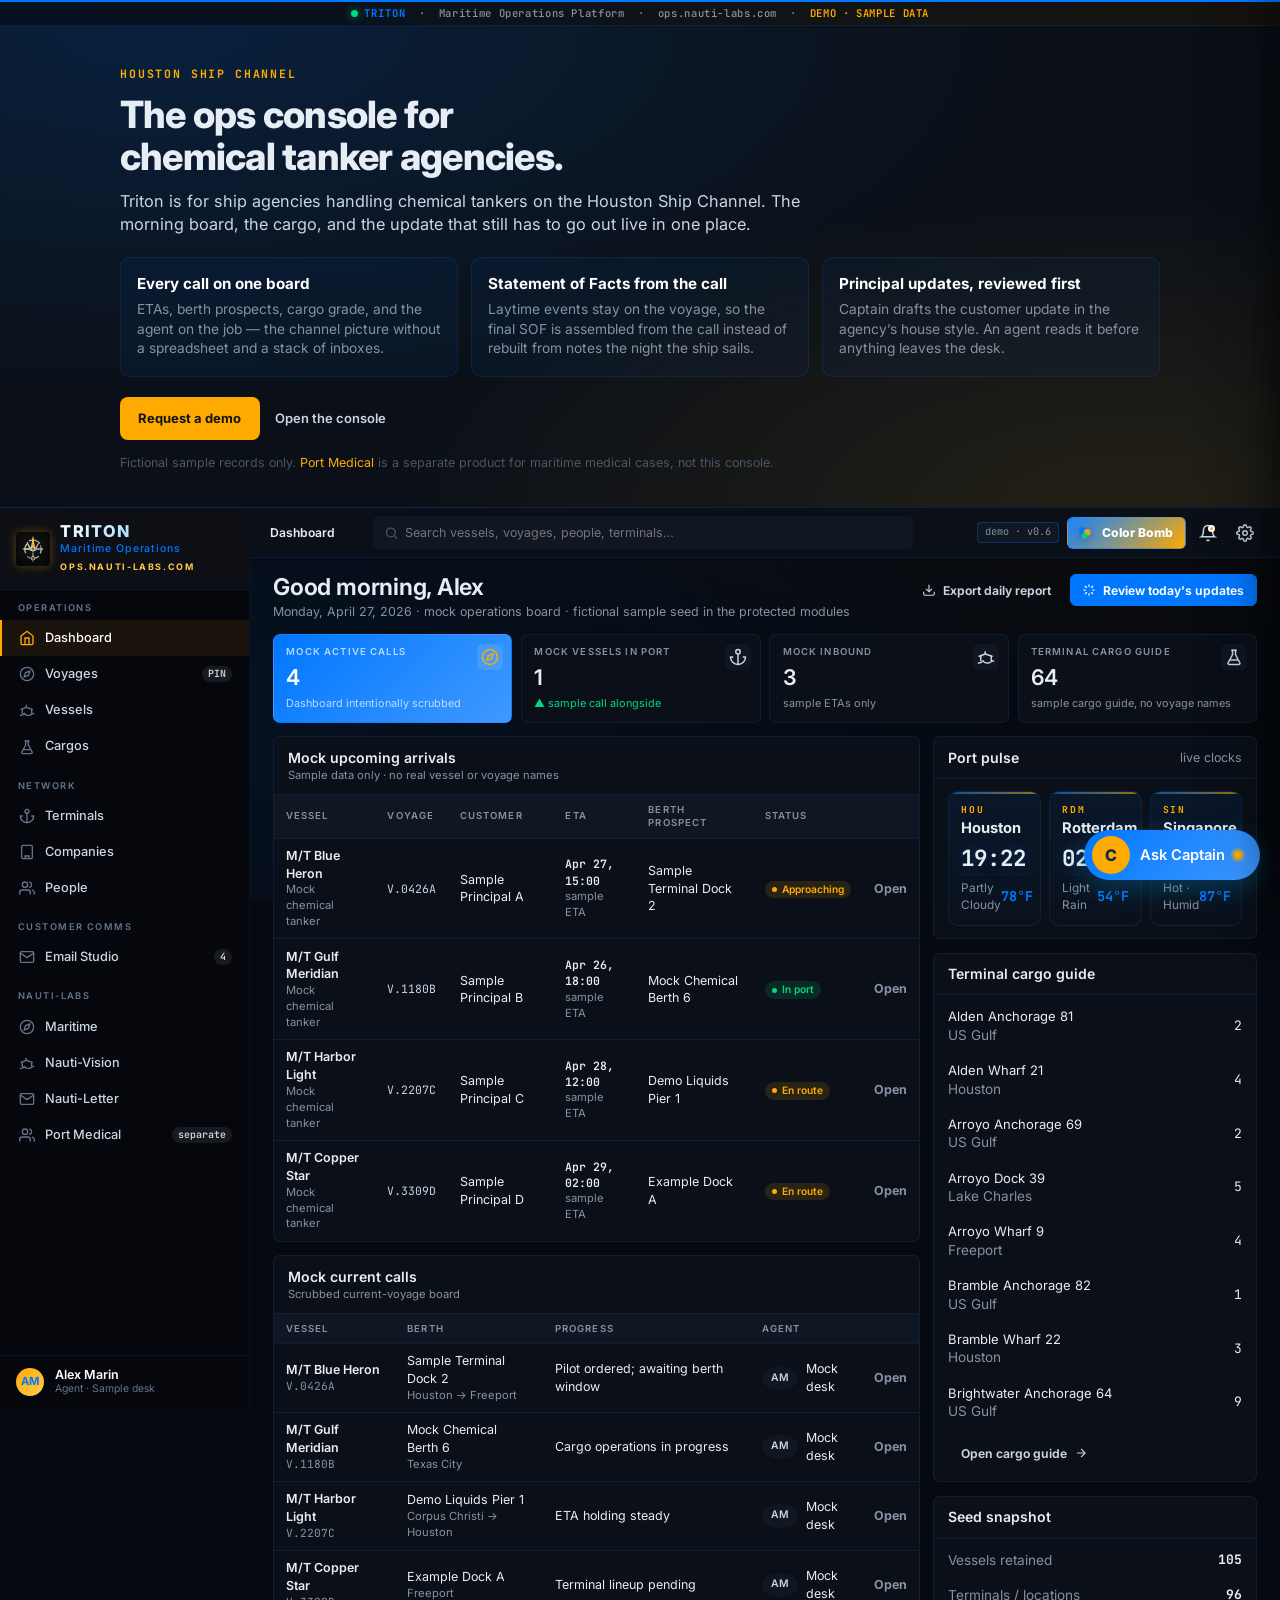
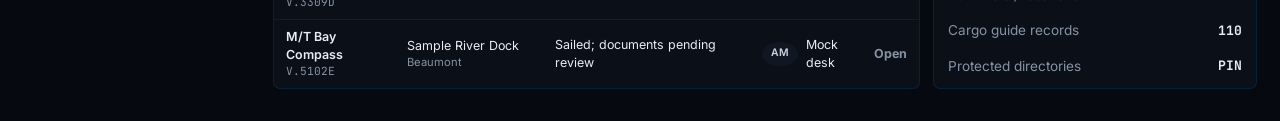
==== commit e30053c9: "Prepare the Triton demo for buyer walkthroughs Add a pitch and one demo-request address, fix mobile " ====
--- a/index.html
+++ b/index.html
@@ -10,6 +10,25 @@
 <meta name="viewport" content="width=device-width, initial-scale=1.0">
 <title>Triton — Maritime Operations Platform</title>
 <meta name="description" content="Stop running the channel from a spreadsheet. Voyages, Statement of Facts, Captain AI, berth rotations — the maritime ops console for Houston Ship Channel agencies and operators.">
+<link rel="canonical" href="https://ops.nauti-labs.com/">
+<meta name="theme-color" content="#0077ff">
+<script type="application/ld+json">
+{
+  "@context": "https://schema.org",
+  "@type": "SoftwareApplication",
+  "name": "Triton",
+  "applicationCategory": "BusinessApplication",
+  "operatingSystem": "Web",
+  "url": "https://ops.nauti-labs.com/",
+  "description": "Maritime operations console for ship agencies handling chemical tankers on the Houston Ship Channel.",
+  "provider": {
+    "@type": "Organization",
+    "name": "Nauti-Labs",
+    "url": "https://nauti-labs.com/maritime/"
+  }
+}
+</script>
+<script src="/contact.js"></script>
 
 <!-- Open Graph (link previews on Slack, iMessage, LinkedIn, Discord, etc.) -->
 <meta property="og:type" content="website">
@@ -2815,6 +2834,155 @@
       grid-template-columns: repeat(2, minmax(0, 1fr));
     }
   }
+
+  /* ─── SALES PITCH ─── */
+  .pitch {
+    background:
+      radial-gradient(ellipse at 12% 0%, rgba(0,119,255,0.16), transparent 55%),
+      radial-gradient(ellipse at 88% 100%, rgba(255,170,0,0.10), transparent 46%),
+      var(--bg-elev);
+    border-bottom: 1px solid var(--line);
+    padding: 2.5rem 1.4rem 2.2rem;
+  }
+  .pitch-inner { max-width: 1040px; margin: 0 auto; }
+  .pitch-kicker {
+    font-family: 'JetBrains Mono', monospace;
+    font-size: 0.72rem;
+    letter-spacing: 0.16em;
+    text-transform: uppercase;
+    color: var(--amber);
+    font-weight: 700;
+    margin-bottom: 0.7rem;
+  }
+  .pitch h2 {
+    font-size: clamp(1.7rem, 3vw, 2.35rem);
+    line-height: 1.12;
+    letter-spacing: -0.02em;
+    font-weight: 800;
+    max-width: 18ch;
+    margin-bottom: 0.75rem;
+  }
+  .pitch-lead {
+    max-width: 68ch;
+    color: var(--text-2);
+    font-size: 1.02rem;
+    margin-bottom: 1.3rem;
+  }
+  .pitch-benefits {
+    display: grid;
+    grid-template-columns: repeat(3, minmax(0, 1fr));
+    gap: 0.8rem;
+    margin-bottom: 1.3rem;
+  }
+  .pitch-benefits article {
+    background: rgba(0,119,255,0.05);
+    border: 1px solid var(--line);
+    border-radius: 10px;
+    padding: 0.95rem 1rem 1.05rem;
+  }
+  .pitch-benefits h3 {
+    font-size: 0.95rem;
+    margin-bottom: 0.35rem;
+    color: #fff;
+  }
+  .pitch-benefits p { color: var(--text-muted); font-size: 0.86rem; }
+  .pitch-actions { display: flex; flex-wrap: wrap; gap: 0.75rem; align-items: center; }
+  .pitch-cta {
+    display: inline-flex;
+    align-items: center;
+    background: var(--amber);
+    color: #121416;
+    font-weight: 700;
+    padding: 0.75rem 1.15rem;
+    border-radius: 8px;
+  }
+  .pitch-cta:hover { background: var(--brand-accent-2); color: #121416; }
+  .pitch-secondary { color: var(--text-2); font-weight: 600; padding: 0.75rem 0.2rem; }
+  .pitch-secondary:hover { color: var(--blue); }
+  .pitch-note { margin-top: 0.9rem; color: var(--text-faint); font-size: 0.78rem; }
+  .pitch-note a { color: var(--amber); }
+  .pitch-note a:hover { color: var(--blue); }
+
+  .nav-toggle {
+    display: none;
+    width: 34px;
+    height: 34px;
+    border-radius: 7px;
+    border: 1px solid var(--line);
+    align-items: center;
+    justify-content: center;
+    color: var(--text);
+    flex: 0 0 34px;
+  }
+  .nav-toggle:hover { background: var(--bg-sunk); }
+  .nav-backdrop { display: none; }
+  .search-results {
+    position: absolute;
+    z-index: 40;
+    top: calc(100% + 6px);
+    left: 0;
+    right: 0;
+    background: var(--bg-elev);
+    border: 1px solid var(--line-strong);
+    border-radius: 8px;
+    box-shadow: var(--shadow);
+    max-height: 320px;
+    overflow: auto;
+  }
+  .search-hit {
+    display: flex;
+    flex-direction: column;
+    align-items: flex-start;
+    gap: 2px;
+    width: 100%;
+    text-align: left;
+    padding: 0.55rem 0.75rem;
+    border-bottom: 1px solid var(--line);
+    color: var(--text);
+  }
+  .search-hit:hover, .search-hit.active { background: var(--bg-sunk); }
+  .search-hit small { color: var(--text-muted); font-size: 0.72rem; }
+  .search-empty { padding: 0.75rem; color: var(--text-muted); font-size: 0.8rem; }
+
+  @media (max-width: 800px) {
+    .pitch { padding: 1.6rem 1rem 1.45rem; }
+    .pitch-benefits { grid-template-columns: 1fr; }
+    .nav-toggle { display: inline-flex; }
+    .demo-banner { flex-wrap: wrap; letter-spacing: 0.03em; }
+    .app { grid-template-columns: minmax(0, 1fr); }
+    .sidebar {
+      position: fixed;
+      z-index: 80;
+      width: min(280px, 88vw);
+      height: 100vh;
+      height: 100dvh;
+      transform: translateX(-105%);
+      transition: transform 0.2s ease;
+      box-shadow: var(--shadow-lg);
+    }
+    body.nav-open .sidebar { transform: none; }
+    body.nav-open .chat-fab { visibility: hidden; }
+    body.nav-open .nav-backdrop {
+      display: block;
+      position: fixed;
+      inset: 0;
+      background: rgba(2, 4, 10, 0.55);
+      z-index: 70;
+    }
+    .topbar { flex-wrap: wrap; }
+    .topbar-search { flex: 1 1 100%; max-width: none; order: 5; }
+    .breadcrumbs { flex: 1; min-width: 0; }
+    .env-pill { display: none; }
+    .cb-toggle { min-width: 36px; width: 36px; padding: 0; }
+    .cb-toggle-label { display: none; }
+    .page { padding-bottom: 5.5rem; }
+    .card, .stack, .detail-grid, .page { min-width: 0; }
+    .card-body.flush { overflow-x: auto; -webkit-overflow-scrolling: touch; }
+    .tbl { min-width: 640px; }
+    .field-grid, .field-grid.three, .field-grid.four { grid-template-columns: 1fr; }
+    .filter-bar input { min-width: 0; width: 100%; }
+    .page-header { align-items: stretch; }
+  }
 </style>
 </head>
 <body>
@@ -2823,10 +2991,38 @@
   <span class="dot-live"></span> <b>TRITON</b> &nbsp;·&nbsp; Maritime Operations Platform &nbsp;·&nbsp; ops.nauti-labs.com &nbsp;·&nbsp; <span class="demo-tag">DEMO · SAMPLE DATA</span>
 </div>
 
-<div class="app">
+<section class="pitch" aria-labelledby="pitch-title">
+  <div class="pitch-inner">
+    <p class="pitch-kicker">Houston Ship Channel</p>
+    <h2 id="pitch-title">The ops console for chemical tanker agencies.</h2>
+    <p class="pitch-lead">Triton is for ship agencies handling chemical tankers on the Houston Ship Channel. The morning board, the cargo, and the update that still has to go out live in one place.</p>
+    <div class="pitch-benefits">
+      <article>
+        <h3>Every call on one board</h3>
+        <p>ETAs, berth prospects, cargo grade, and the agent on the job — the channel picture without a spreadsheet and a stack of inboxes.</p>
+      </article>
+      <article>
+        <h3>Statement of Facts from the call</h3>
+        <p>Laytime events stay on the voyage, so the final SOF is assembled from the call instead of rebuilt from notes the night the ship sails.</p>
+      </article>
+      <article>
+        <h3>Principal updates, reviewed first</h3>
+        <p>Captain drafts the customer update in the agency’s house style. An agent reads it before anything leaves the desk.</p>
+      </article>
+    </div>
+    <div class="pitch-actions">
+      <a class="pitch-cta" data-contact data-subject="Triton demo request">Request a demo</a>
+      <a class="pitch-secondary" href="#console">Open the console</a>
+    </div>
+    <p class="pitch-note">Fictional sample records only. <a href="/port-medical/">Port Medical</a> is a separate product for maritime medical cases, not this console.</p>
+  </div>
+</section>
+
+<div class="nav-backdrop" id="nav-backdrop"></div>
+<div class="app" id="console">
 
   <!-- ───────────── SIDEBAR ───────────── -->
-  <aside class="sidebar">
+  <aside class="sidebar" id="site-nav">
     <div class="sidebar-brand">
       <div class="brand-mark" aria-hidden="true">
         <img src="/triton-mark.svg" alt="">
@@ -2874,6 +3070,22 @@
       </a>
     </div>
 
+    <div class="sidebar-section">
+      <div class="sidebar-section-title">Nauti-Labs</div>
+      <a class="nav-item" href="https://nauti-labs.com/maritime/">
+        <span class="icon">${ICON.compass}</span> Maritime
+      </a>
+      <a class="nav-item" href="/vision/">
+        <span class="icon">${ICON.ship}</span> Nauti-Vision
+      </a>
+      <a class="nav-item" href="/letter/">
+        <span class="icon">${ICON.mail}</span> Nauti-Letter
+      </a>
+      <a class="nav-item" href="/port-medical/" title="Separate product for maritime medical cases">
+        <span class="icon">${ICON.users}</span> Port Medical <span class="badge">separate</span>
+      </a>
+    </div>
+
     <div class="sidebar-footer">
       <div class="avatar">AM</div>
       <div class="sidebar-user">
@@ -2886,6 +3098,9 @@
   <!-- ───────────── MAIN ───────────── -->
   <main class="main">
     <div class="topbar">
+      <button class="nav-toggle" id="nav-toggle" type="button" aria-label="Open navigation" aria-expanded="false" aria-controls="site-nav">
+        <svg width="18" height="18" viewBox="0 0 24 24" fill="none" stroke="currentColor" stroke-width="2" aria-hidden="true"><path d="M4 7h16M4 12h16M4 17h16"/></svg>
+      </button>
       <div class="breadcrumbs" id="breadcrumbs"></div>
       <div class="topbar-search">
         <svg class="search-icon" viewBox="0 0 24 24" fill="none" stroke="currentColor" stroke-width="2"><circle cx="11" cy="11" r="7"/><path d="M21 21l-4.35-4.35"/></svg>
@@ -3318,6 +3533,7 @@
             <label>PIN</label>
             <input id="pin-entry" type="password" inputmode="numeric" placeholder="Enter PIN" onkeydown="if(event.key==='Enter') unlockPinArea('${area}')" autofocus>
             <div id="pin-error" class="hint" style="color:var(--status-alert);min-height:18px;margin-top:8px"></div>
+            <div class="hint" style="margin-top:6px">Sample desk PIN <span class="mono">6353</span>. Fictional demo only.</div>
           </div>
           <button class="btn primary" onclick="unlockPinArea('${area}')">Unlock</button>
         </div>
@@ -4553,6 +4769,7 @@
 
     setActiveNav('voyages');
     const vessel = byId(VESSELS, v.vesselId);
+    if (!vessel) return renderVoyages();
     const op = byId(COMPANIES, v.operatorId);
     const customers = (v.customerIds || []).map(id => byId(COMPANIES, id));
     const master = byId(PEOPLE, vessel.masterId);
@@ -4883,7 +5100,7 @@
     // Find related voyages
     const related = VOYAGES.filter(vy => {
       const vs = byId(VESSELS, vy.vesselId);
-      return vy.assignedAgentId === p.id || vs.masterId === p.id || (vy.customerIds || []).includes(p.companyId);
+      return vy.assignedAgentId === p.id || vs?.masterId === p.id || (vy.customerIds || []).includes(p.companyId);
     });
 
     $page.innerHTML = `
@@ -5555,7 +5772,7 @@
     const v = byId(VOYAGES, voyageId);
     if (!v) return;
     const draft = buildEmailDraft(v);
-    const userEmail = 'consulting@nauti-labs.com';
+    const userEmail = 'agent@example.com';
     const plainText = htmlToPlainText(draft.bodyHtml);
     const mailtoUrl = `mailto:${userEmail}?subject=${encodeURIComponent(draft.subject)}&body=${encodeURIComponent(plainText)}`;
 
@@ -6134,6 +6351,9 @@
   }
 
   function route() {
+    document.body.classList.remove('nav-open');
+    const navToggle = document.getElementById('nav-toggle');
+    if (navToggle) navToggle.setAttribute('aria-expanded', 'false');
     const hash = location.hash.replace(/^#\/?/, '') || 'dashboard';
     const [r, id] = hash.split(':');
     document.getElementById('page').scrollTo?.(0, 0);
@@ -6183,6 +6403,76 @@
   window.addEventListener('hashchange', route);
   route();
   captainChat.init();
+
+  const navToggleBtn = document.getElementById('nav-toggle');
+  const navBackdrop = document.getElementById('nav-backdrop');
+  function setNavOpen(open) {
+    document.body.classList.toggle('nav-open', open);
+    if (navToggleBtn) navToggleBtn.setAttribute('aria-expanded', open ? 'true' : 'false');
+  }
+  navToggleBtn?.addEventListener('click', () => setNavOpen(!document.body.classList.contains('nav-open')));
+  navBackdrop?.addEventListener('click', () => setNavOpen(false));
+
+  const searchInput = document.querySelector('.topbar-search input');
+  const searchResults = document.createElement('div');
+  searchResults.className = 'search-results';
+  searchResults.hidden = true;
+  searchResults.setAttribute('role', 'listbox');
+  searchInput.setAttribute('aria-label', 'Search the sample desk');
+  searchInput.setAttribute('autocomplete', 'off');
+  searchInput.parentElement.appendChild(searchResults);
+
+  const searchIndex = [
+    ...VESSELS.map(v => ({ label: v.name, meta: `${v.type} · IMO ${v.imo}`, route: `vessel:${v.id}`, hay: `${v.name} ${v.imo} ${v.type}`.toLowerCase() })),
+    ...VOYAGES.map(v => {
+      const vessel = byId(VESSELS, v.vesselId);
+      const name = vessel?.name || 'Voyage';
+      return { label: `${name} · V.${v.voyageNo}`, meta: v.status, route: `voyage:${v.id}`, hay: `${name} ${v.voyageNo} ${v.status}`.toLowerCase() };
+    }),
+    ...COMPANIES.map(c => ({ label: c.name, meta: c.type, route: `company:${c.id}`, hay: `${c.name} ${c.type} ${c.city}`.toLowerCase() })),
+    ...PEOPLE.map(p => ({ label: p.name, meta: p.role, route: `person:${p.id}`, hay: `${p.name} ${p.role}`.toLowerCase() })),
+    ...TERMINALS.map(t => ({ label: t.name, meta: t.city, route: `terminal:${t.id}`, hay: `${t.name} ${t.city}`.toLowerCase() })),
+    ...CARGOS.map(c => ({ label: c.grade, meta: 'Cargo guide', route: `cargo:${c.id}`, hay: `${c.grade} ${c.stowage || ''}`.toLowerCase() })),
+  ];
+
+  function hideSearch() {
+    searchResults.hidden = true;
+    searchResults.innerHTML = '';
+  }
+  function showSearch(query) {
+    const q = query.trim().toLowerCase();
+    if (q.length < 2) { hideSearch(); return; }
+    const hits = searchIndex.filter(row => row.hay.includes(q)).slice(0, 8);
+    if (!hits.length) {
+      searchResults.innerHTML = '<div class="search-empty">No sample records match.</div>';
+      searchResults.hidden = false;
+      return;
+    }
+    searchResults.innerHTML = hits.map(hit => `
+      <button type="button" class="search-hit" data-route="${escapeHtml(hit.route)}">
+        ${escapeHtml(hit.label)}
+        <small>${escapeHtml(hit.meta || '')}</small>
+      </button>`).join('');
+    searchResults.hidden = false;
+  }
+  searchInput.addEventListener('input', () => showSearch(searchInput.value));
+  searchInput.addEventListener('keydown', (e) => {
+    if (e.key === 'Escape') { hideSearch(); return; }
+    if (e.key === 'Enter') {
+      const first = searchResults.querySelector('.search-hit');
+      if (first) {
+        e.preventDefault();
+        first.click();
+      }
+    }
+  });
+  document.addEventListener('click', (e) => {
+    if (!e.target.closest('.topbar-search')) hideSearch();
+  });
+  searchResults.addEventListener('click', () => {
+    searchInput.value = '';
+    hideSearch();
+  });
 
   // ─── COLOR BOMB ───
   const CB_PRESETS = {
